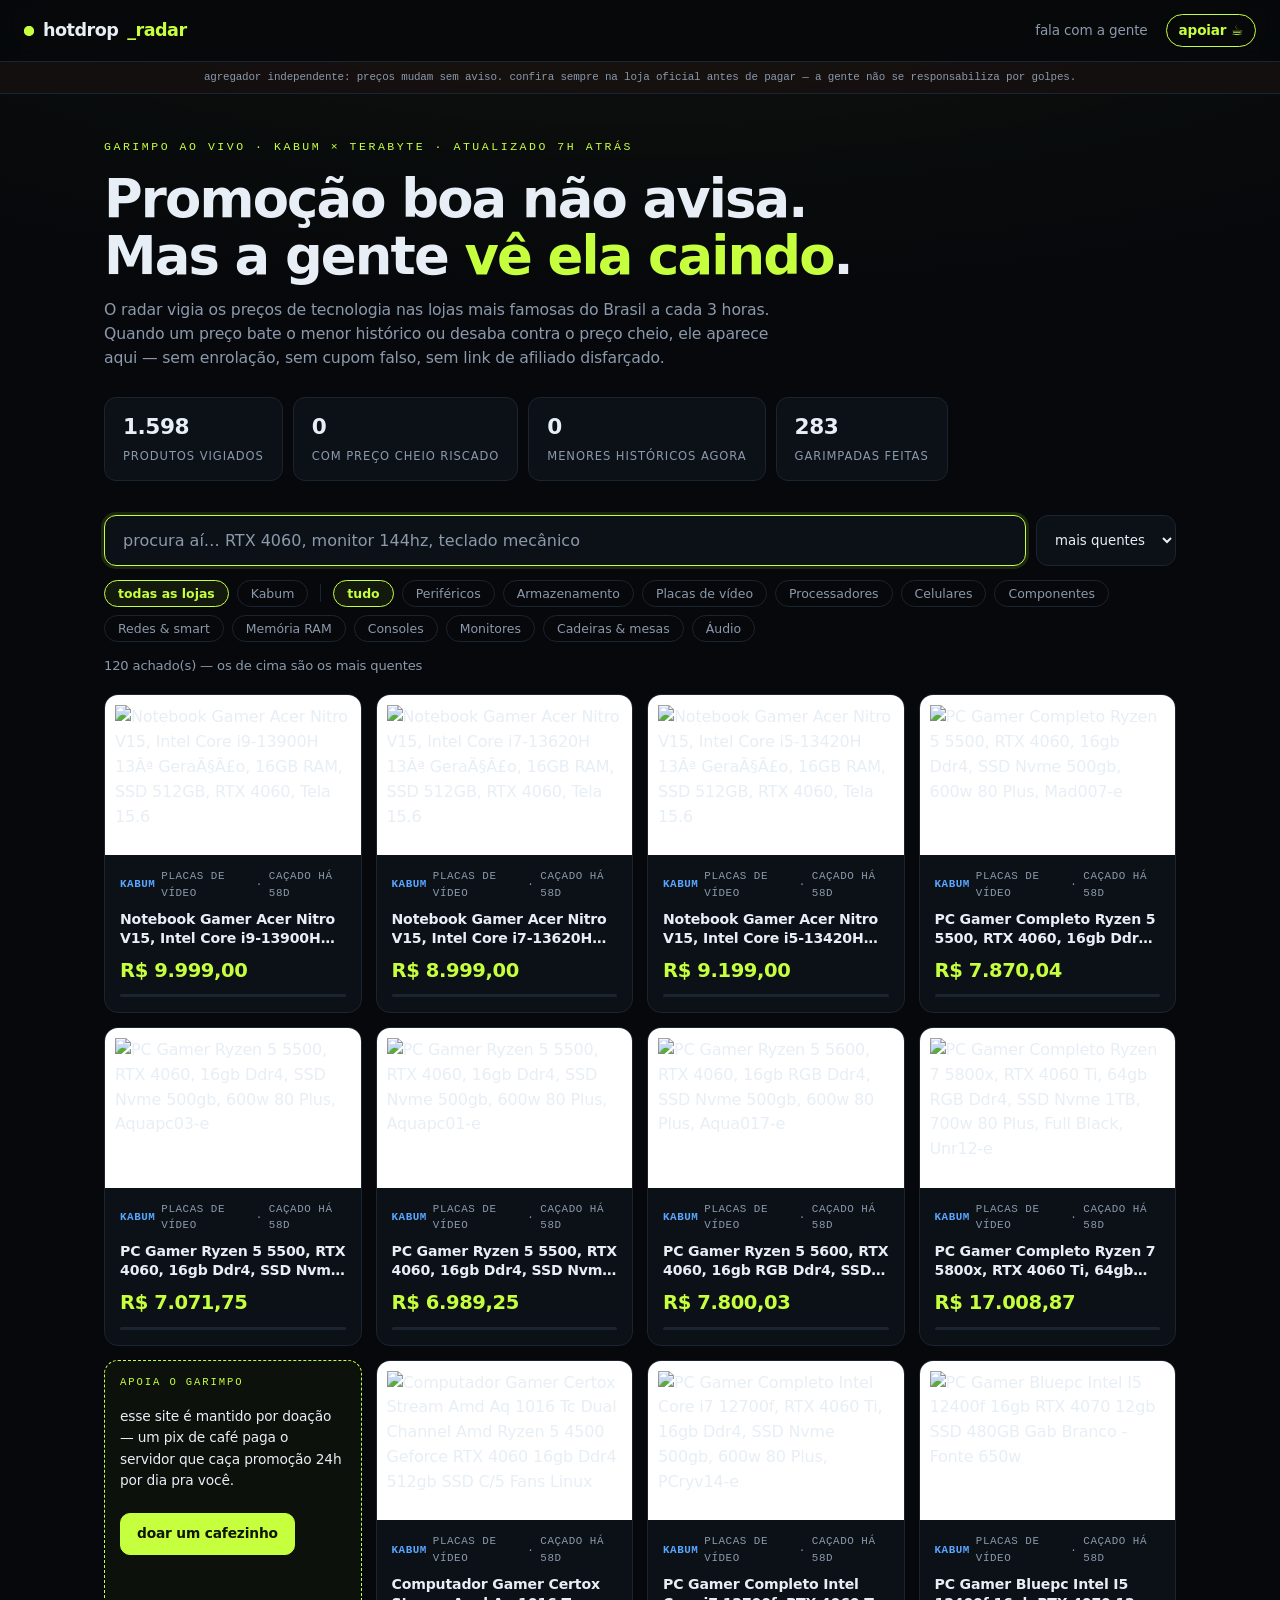
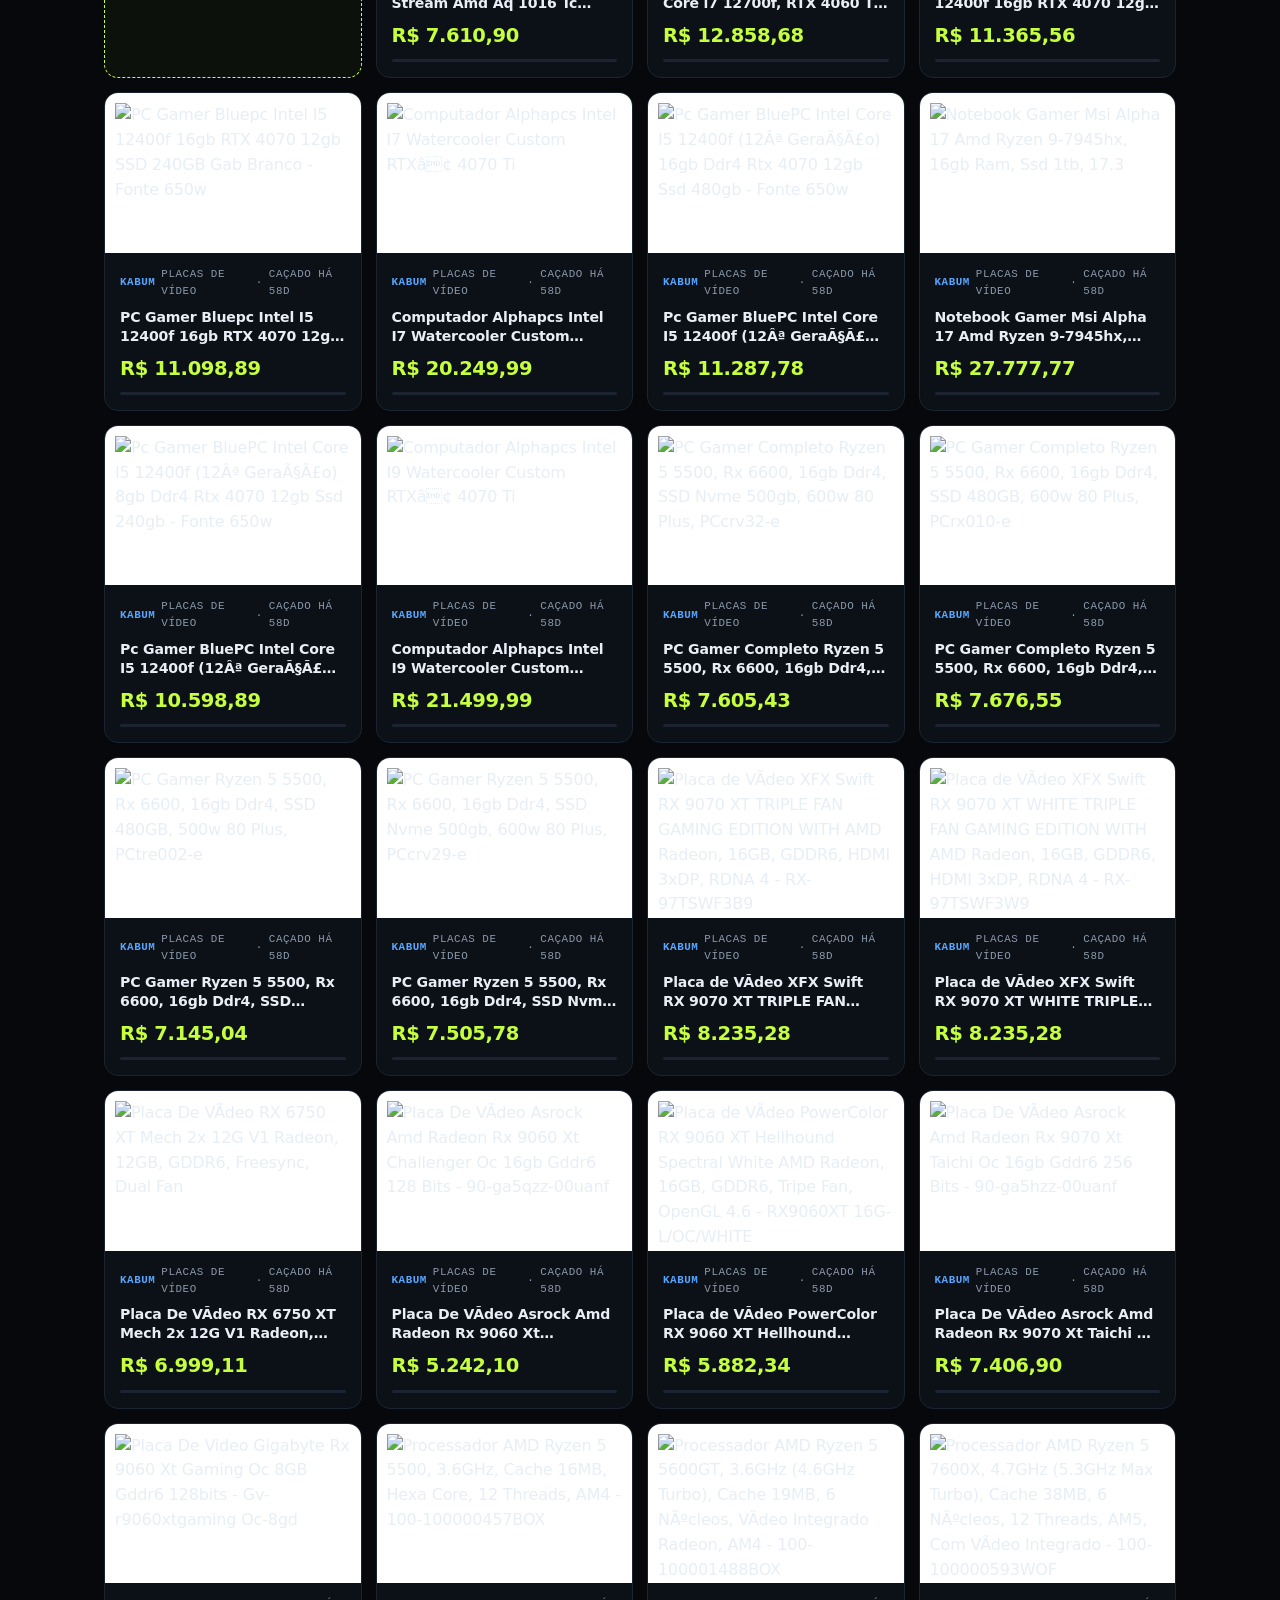
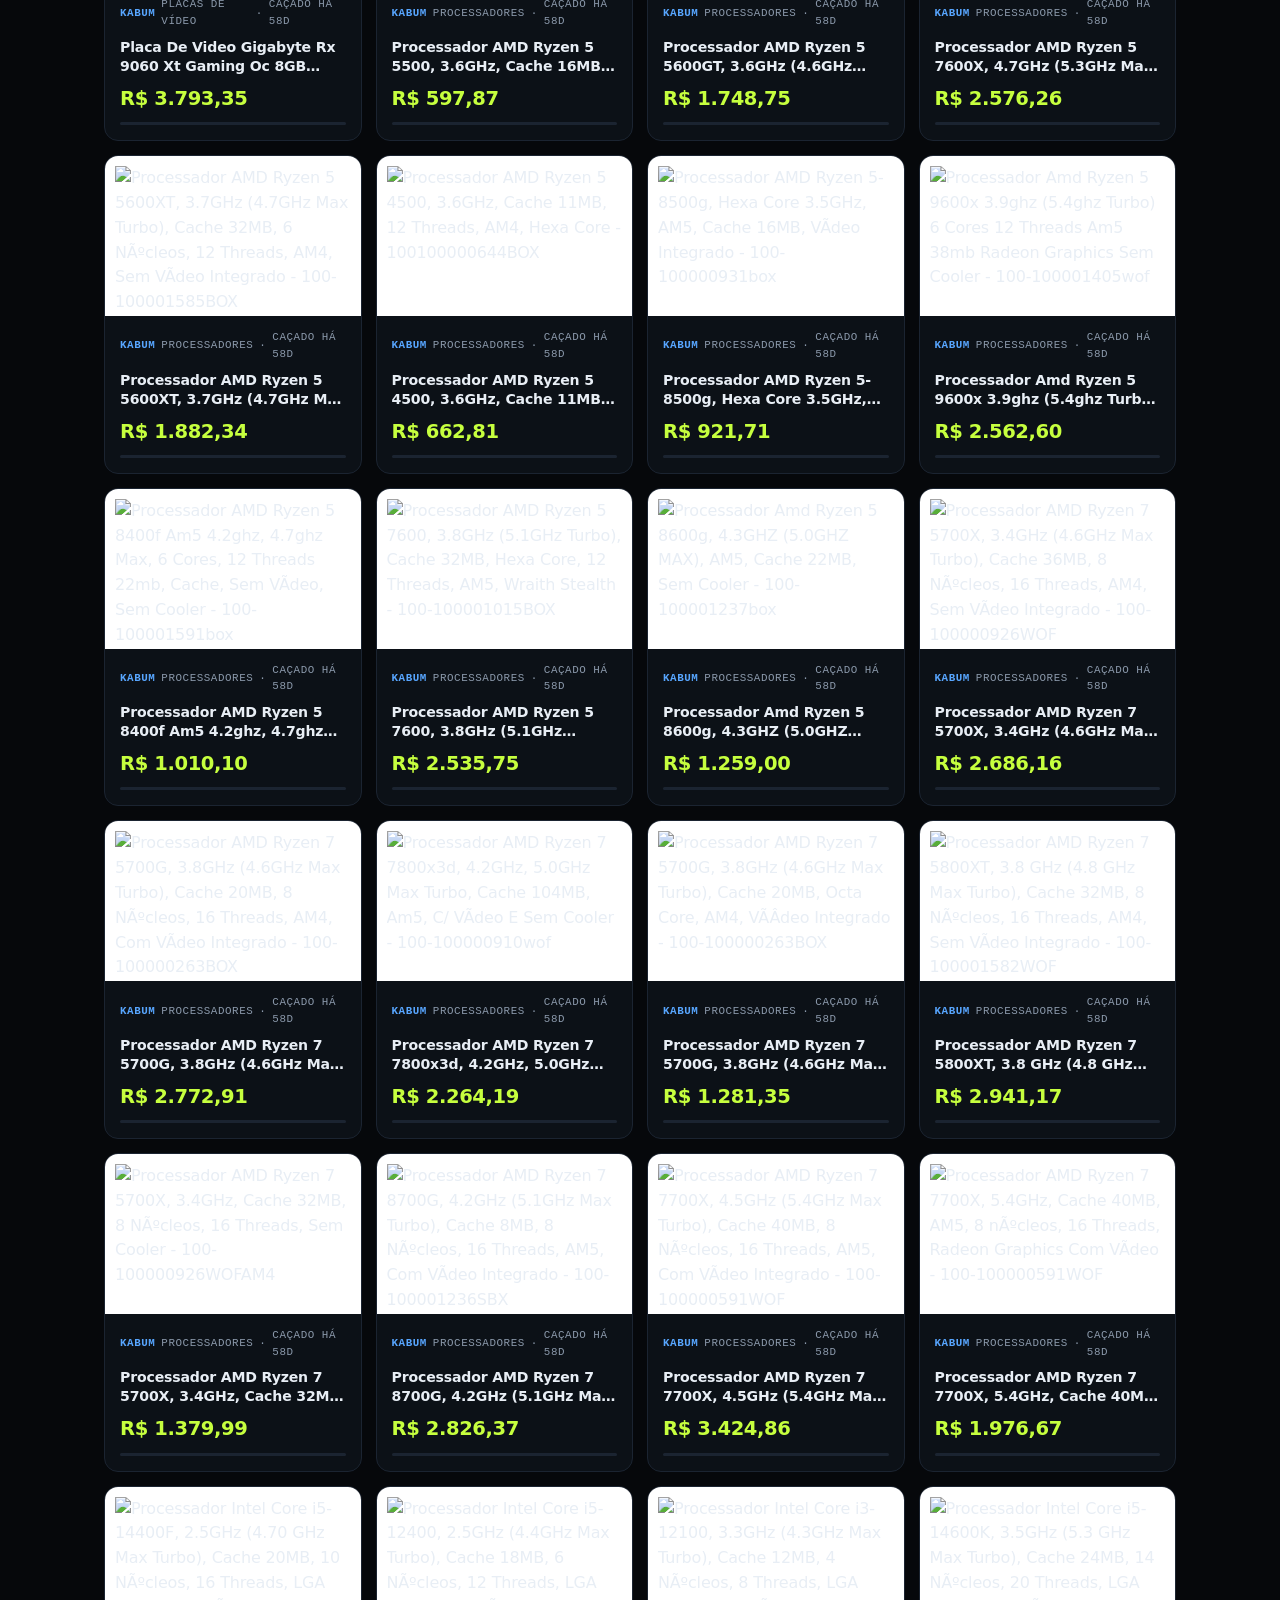
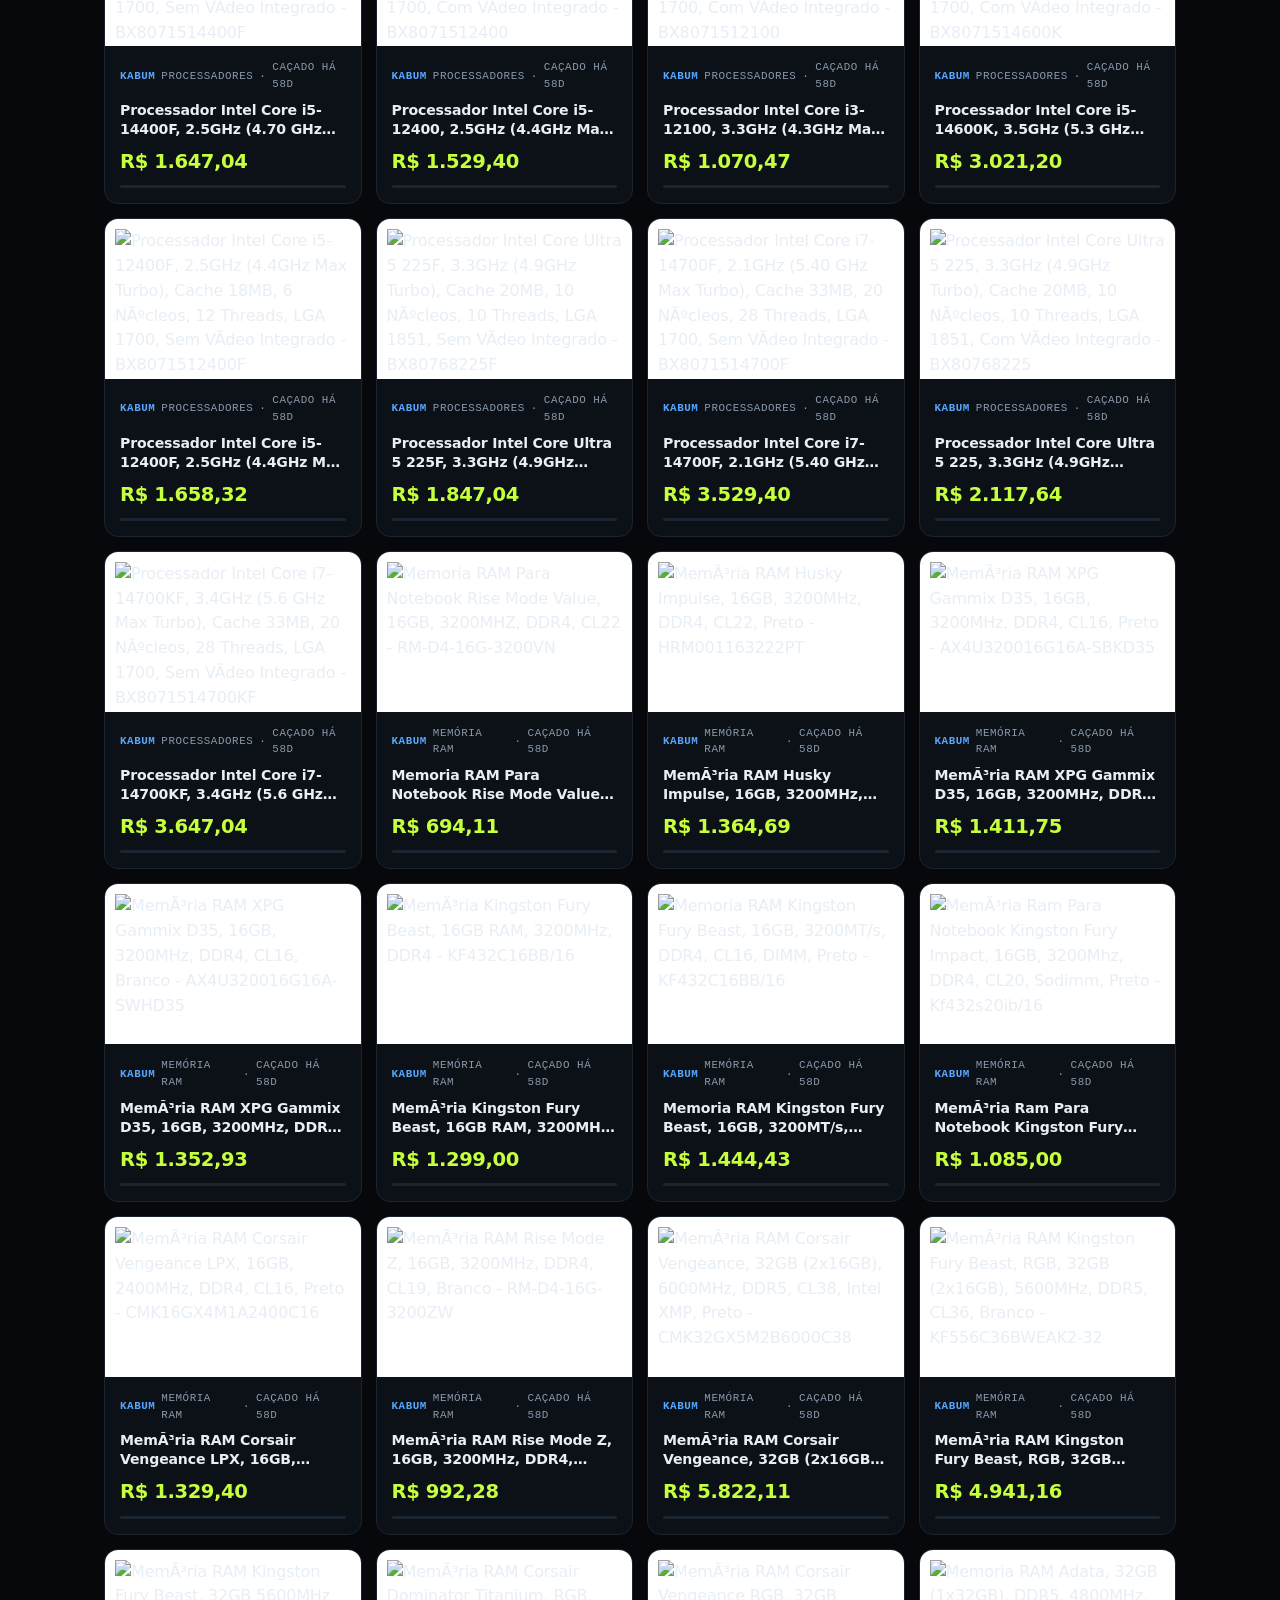
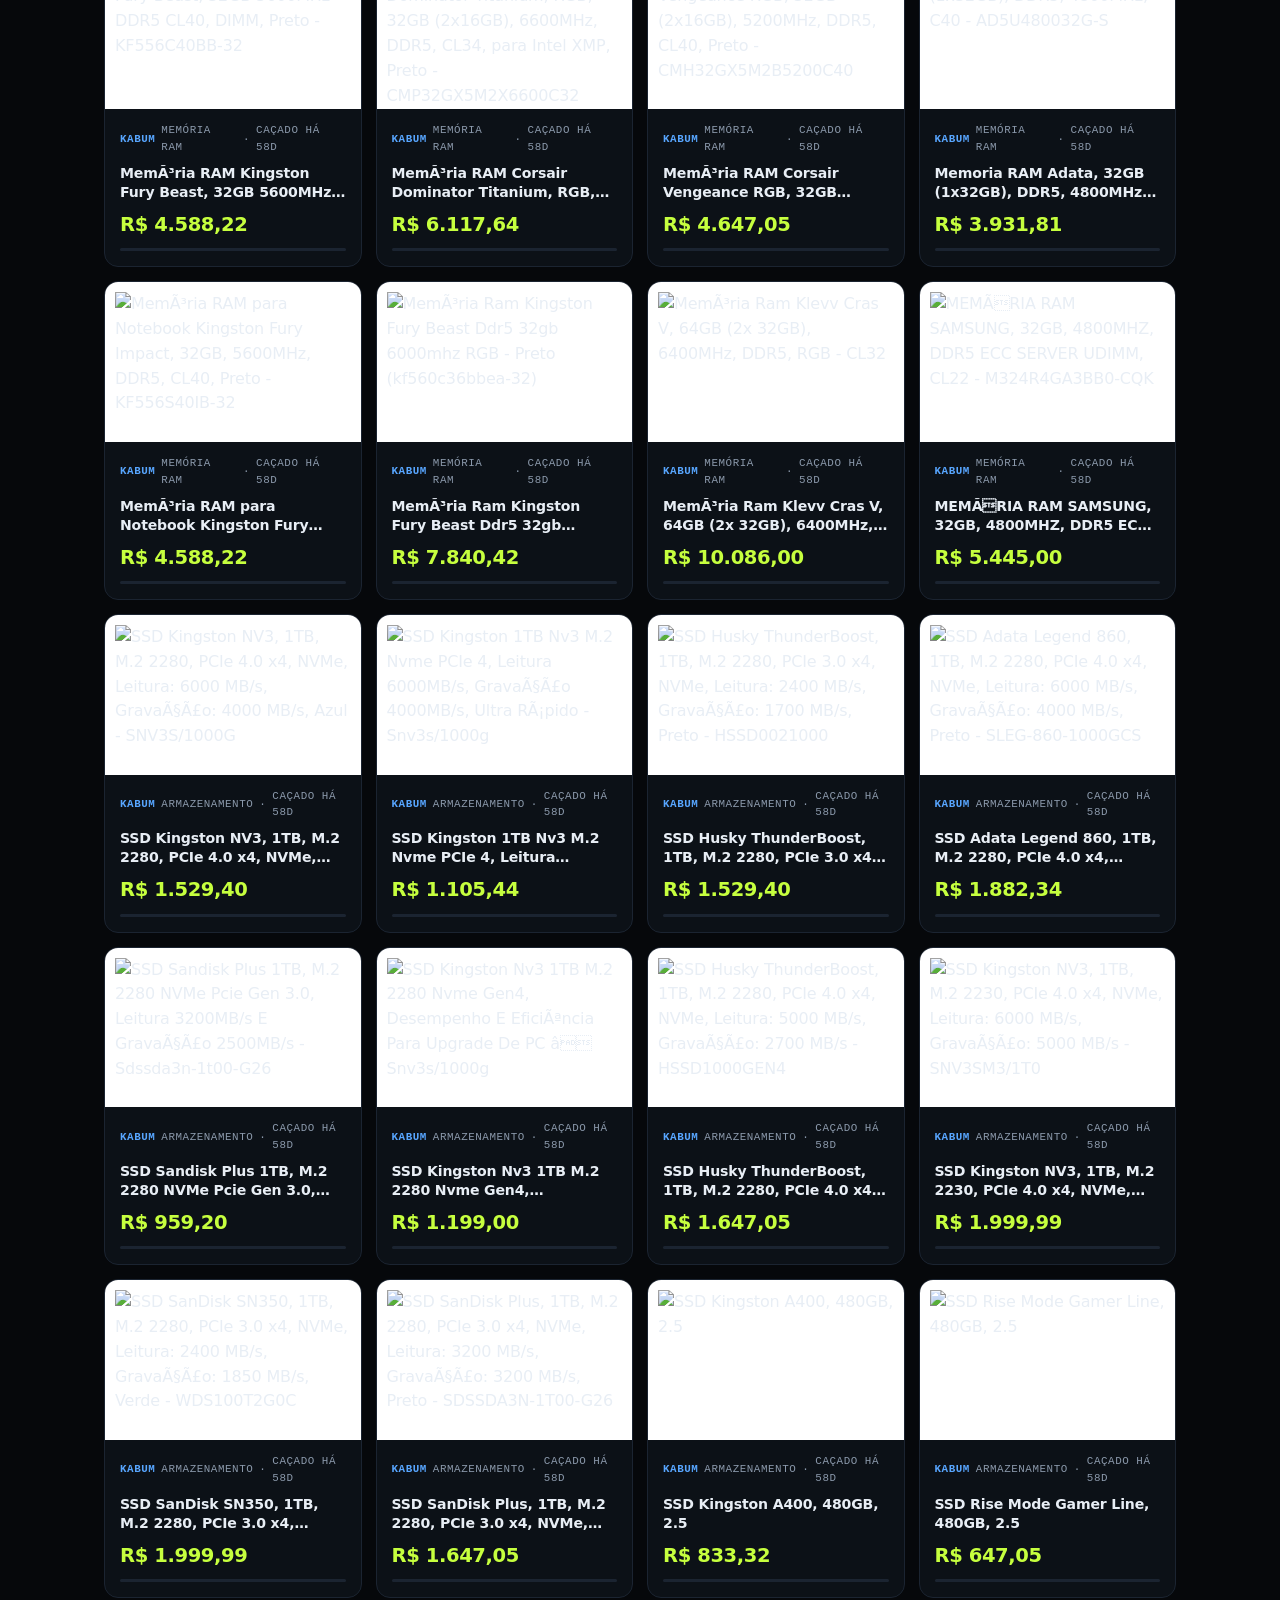
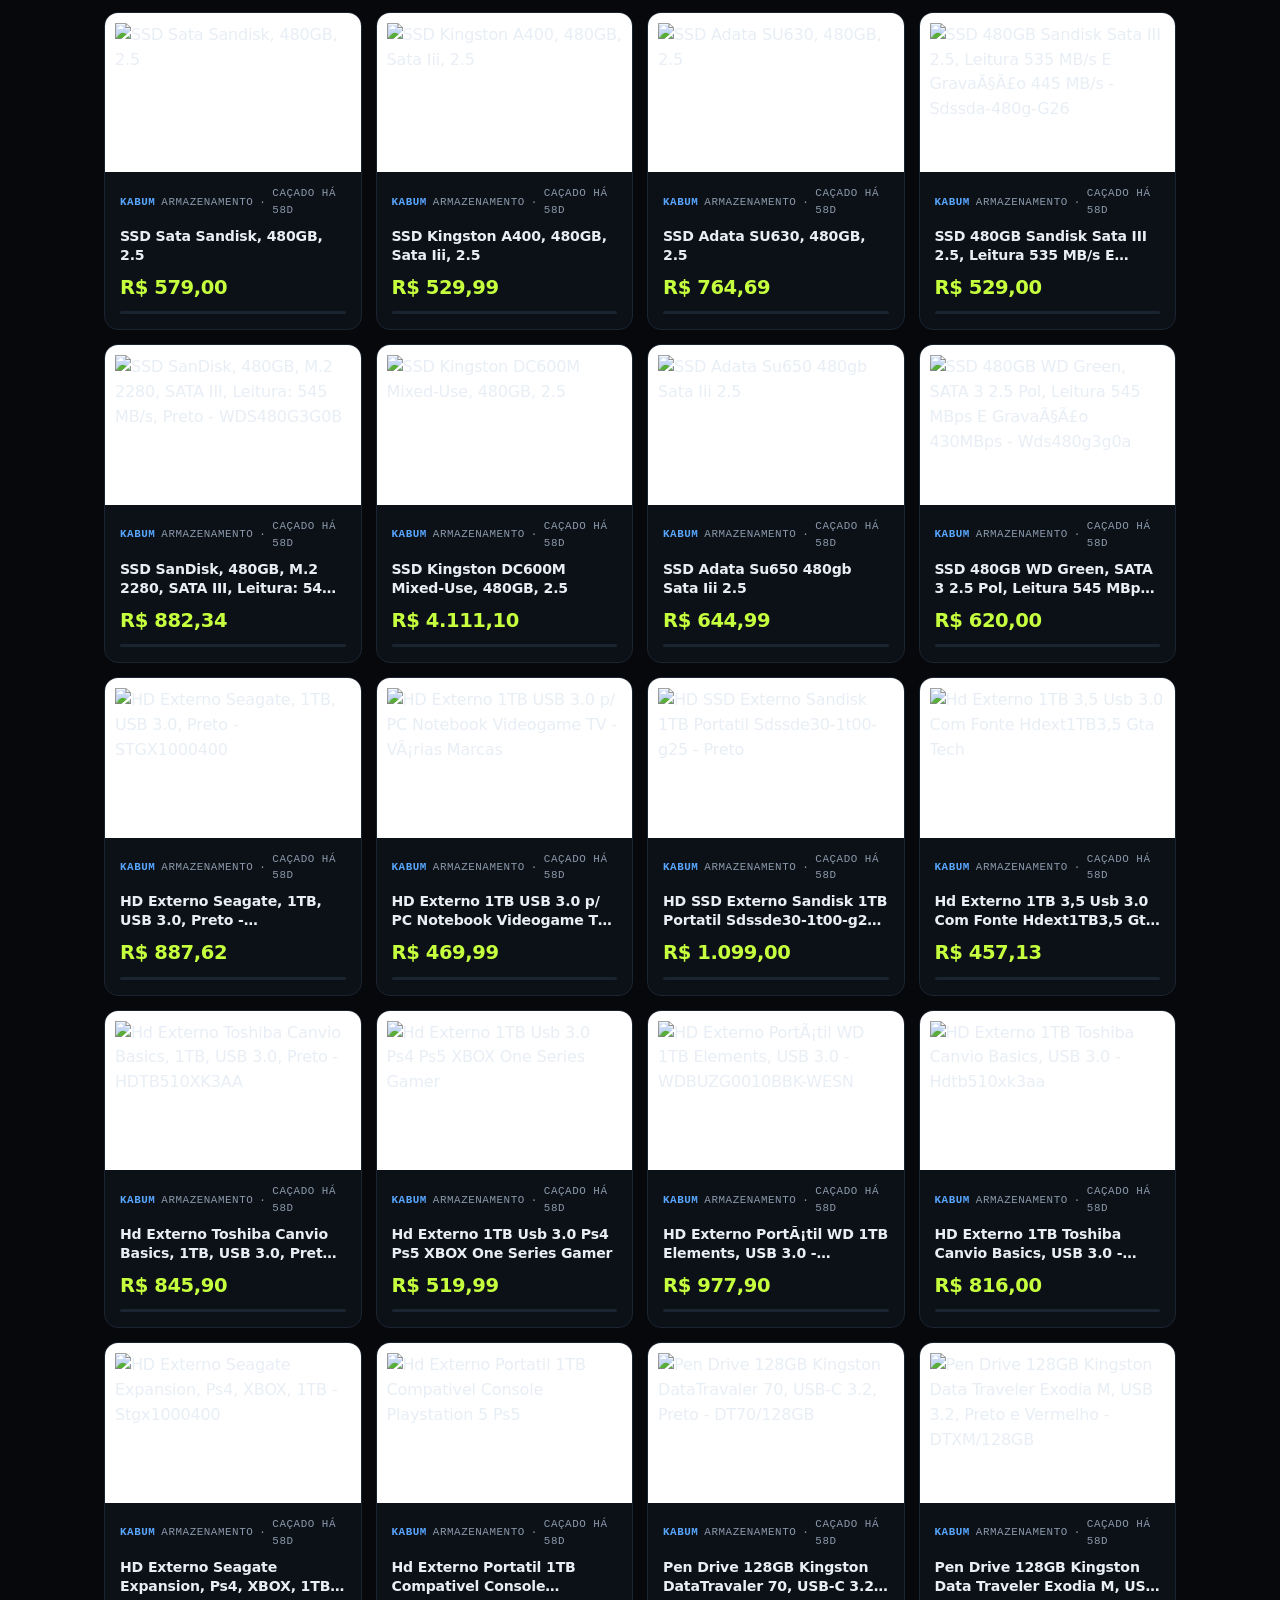
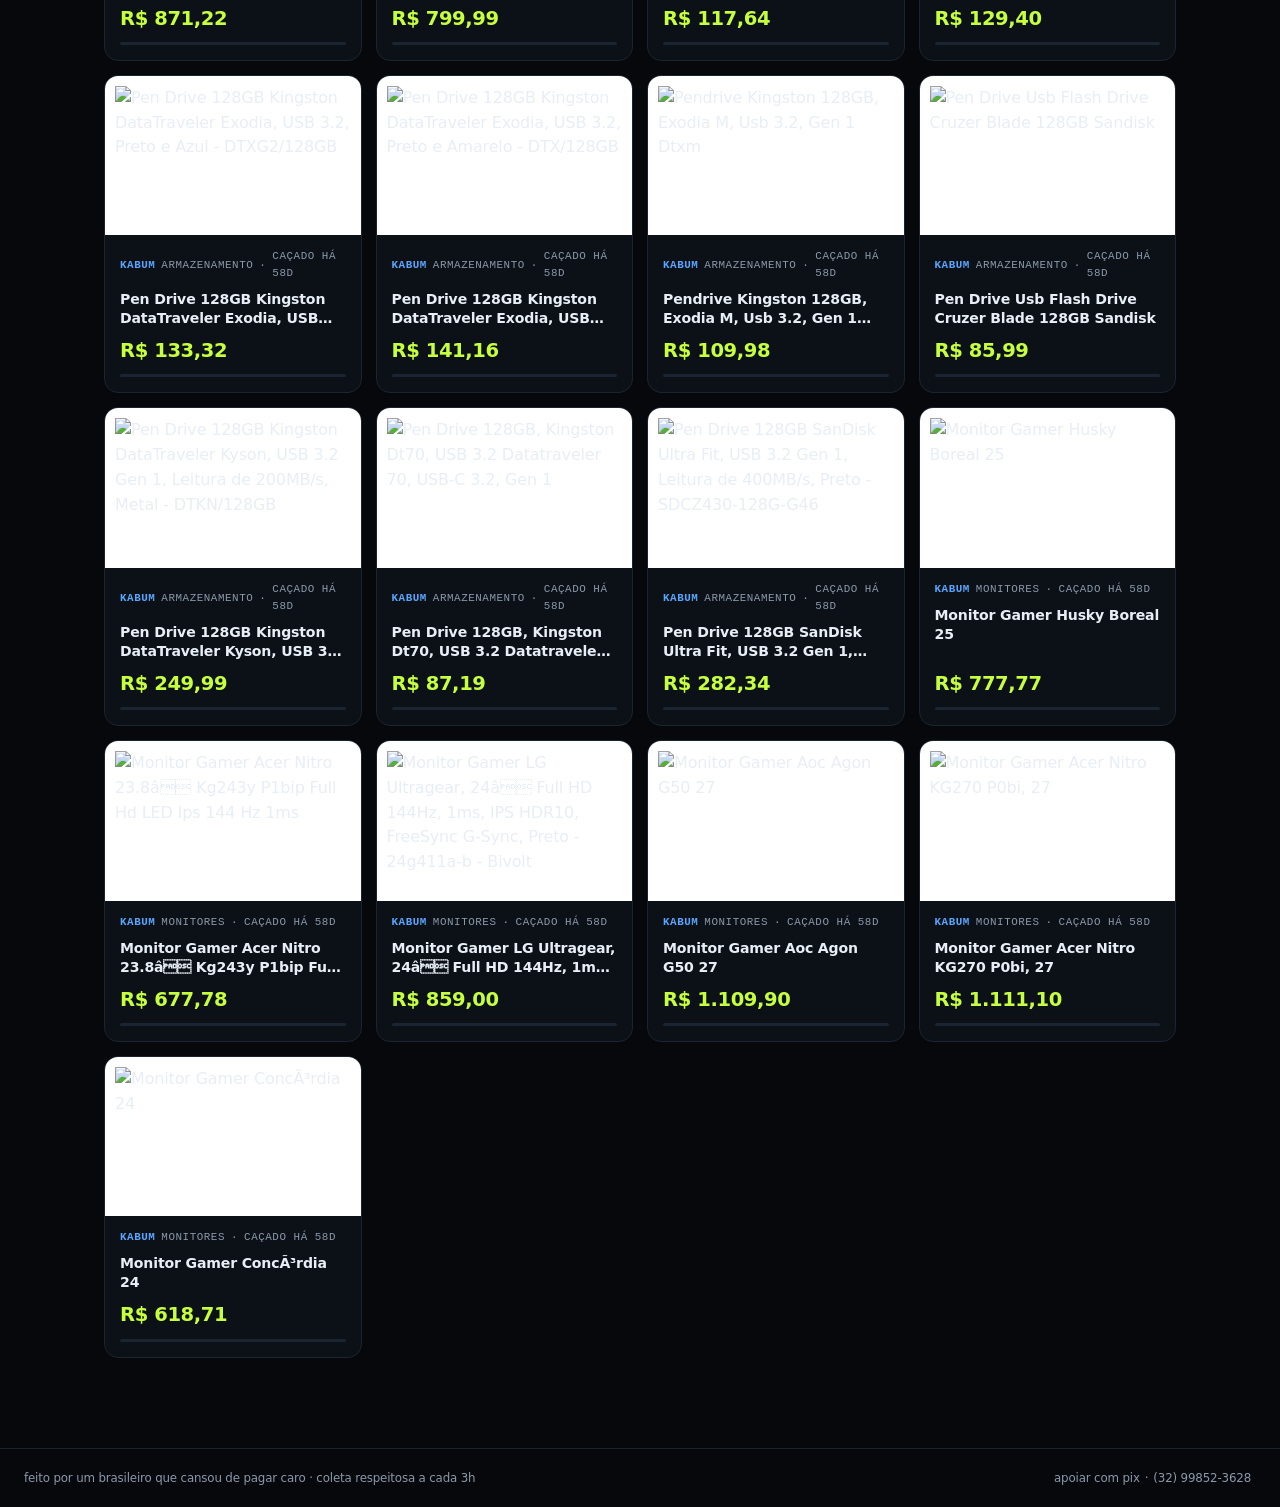
==== index.html @ 05e01704 "deploy: 2026-10-09T09:04:39Z" ====
<!DOCTYPE html><!--XwTmjhpq8SsQpG02_Vjrh--><html lang="pt-BR"><head><meta charSet="utf-8"/><meta name="viewport" content="width=device-width, initial-scale=1"/><link rel="stylesheet" href="/_next/static/css/8d5b94d365dec0a6.css" data-precedence="next"/><link rel="preload" as="script" fetchPriority="low" href="/_next/static/chunks/webpack-74c939c87fa0092a.js"/><script src="/_next/static/chunks/4bd1b696-c023c6e3521b1417.js" async=""></script><script src="/_next/static/chunks/255-a70cfdedd3f61710.js" async=""></script><script src="/_next/static/chunks/main-app-e3cc17a3c87e313b.js" async=""></script><script src="/_next/static/chunks/619-ba102abea3e3d0e4.js" async=""></script><script src="/_next/static/chunks/app/layout-c7897941d5804c41.js" async=""></script><script src="/_next/static/chunks/app/page-b78c336a2f8b9c42.js" async=""></script><title>HotDrop Radar — promoções de tech caçadas ao vivo</title><meta name="description" content="O radar vigia os preços de tecnologia na Kabum e Terabyte a cada 3 horas e mostra quando um preço bate o menor histórico. Grátis, sem cadastro."/><script src="/_next/static/chunks/polyfills-42372ed130431b0a.js" noModule=""></script></head><body><div hidden=""><!--$--><!--/$--></div><header class="nav"><a class="brand" href="/"><span class="brand-dot"></span>hotdrop<span class="brand-accent">_radar</span></a><nav><a href="https://wa.me/5532998523628" target="_blank" rel="noopener noreferrer">fala com a gente</a><a class="cta-mini" href="/apoiar">apoiar ☕</a></nav></header><div class="disclaimer-strip" role="note">agregador independente: preços mudam sem aviso. confira sempre na loja oficial antes de pagar — a gente não se responsabiliza por golpes.</div><main><section class="hero"><p class="kicker">garimpo ao vivo · kabum × terabyte · atualizado <!-- -->7h atrás</p><h1>Promoção boa não avisa.<br/>Mas a gente <em>vê ela caindo</em>.</h1><p class="sub">O radar vigia os preços de tecnologia nas lojas mais famosas do Brasil a cada 3 horas. Quando um preço bate o menor histórico ou desaba contra o preço cheio, ele aparece aqui — sem enrolação, sem cupom falso, sem link de afiliado disfarçado.</p><div class="statsbar"><div class="stat"><b>1.598</b><span>produtos vigiados</span></div><div class="stat"><b>0</b><span>com preço cheio riscado</span></div><div class="stat"><b>0</b><span>menores históricos agora</span></div><div class="stat"><b>283</b><span>garimpadas feitas</span></div></div></section><div class="searchbox"><input type="search" placeholder="procura aí… RTX 4060, monitor 144hz, teclado mecânico" aria-label="buscar promoção" autofocus="" value=""/><select aria-label="ordenar"><option value="score" selected="">mais quentes</option><option value="price">menor preço</option></select></div><div class="chips"><button class="chip on">todas as lojas</button><button class="chip ">Kabum</button><span class="chip-divider"></span><button class="chip on">tudo</button><button class="chip ">Periféricos</button><button class="chip ">Armazenamento</button><button class="chip ">Placas de vídeo</button><button class="chip ">Processadores</button><button class="chip ">Celulares</button><button class="chip ">Componentes</button><button class="chip ">Redes &amp; smart</button><button class="chip ">Memória RAM</button><button class="chip ">Consoles</button><button class="chip ">Monitores</button><button class="chip ">Cadeiras &amp; mesas</button><button class="chip ">Áudio</button></div><p class="result-line">120<!-- --> achado(s)<!-- --> — os de cima são os mais quentes</p><div class="grid"><article class="card"><a href="https://www.kabum.com.br/produto/892575/notebook-acer-nitro-v15-intel-core-i9-13900h-de-13-g-16gb-ssd-512gb-rtx4060-tela-15-6-full-hd-windows-11-home-anv15-52-96aq" target="_blank" rel="noopener noreferrer" class="card-img"><img src="https://images.kabum.com.br/produtos/fotos/sync_mirakl/892575/xlarge/Notebook-Gamer-Acer-Nitro-V15-Intel-Core-i9-13900H-13-Gera-o-16GB-RAM-SSD-512GB-RTX-4060-Tela-15-6-Full-HD-Windows-11-Home-ANV15-52-96AQ_1790094519.jpg" alt="Notebook Gamer Acer Nitro V15, Intel Core i9-13900H 13Âª GeraÃ§Ã£o, 16GB RAM, SSD 512GB, RTX 4060, Tela 15.6" loading="lazy"/></a><div class="card-body"><div class="card-meta"><span class="store-tag s-kabum">Kabum</span><span>Placas de vídeo</span><span>·</span><span>caçado <!-- -->há 7h</span></div><a href="https://www.kabum.com.br/produto/892575/notebook-acer-nitro-v15-intel-core-i9-13900h-de-13-g-16gb-ssd-512gb-rtx4060-tela-15-6-full-hd-windows-11-home-anv15-52-96aq" target="_blank" rel="noopener noreferrer" class="card-title">Notebook Gamer Acer Nitro V15, Intel Core i9-13900H 13Âª GeraÃ§Ã£o, 16GB RAM, SSD 512GB, RTX 4060, Tela 15.6</a><div class="prices"><b class="now">R$ 9.999,00</b></div><div class="scorebar" aria-label="pontuação 0"><i style="width:0%"></i></div></div></article><article class="card"><a href="https://www.kabum.com.br/produto/912258/notebook-gamer-acer-nitro-v15-intel-core-i7-13620h-13-geracao-16gb-ram-ssd-512gb-rtx-4060-tela-15-6-full-hd-165hz-linux-anv15-52-790m" target="_blank" rel="noopener noreferrer" class="card-img"><img src="https://images.kabum.com.br/produtos/fotos/sync_mirakl/912258/xlarge/Notebook-Gamer-Acer-Nitro-V15-Intel-Core-i7-13620H-13-Gera-o-16GB-RAM-SSD-512GB-RTX-4060-Tela-15-6-Full-HD-165Hz-Linux-ANV15-52-790M_1790097524.jpg" alt="Notebook Gamer Acer Nitro V15, Intel Core i7-13620H 13Âª GeraÃ§Ã£o, 16GB RAM, SSD 512GB, RTX 4060, Tela 15.6" loading="lazy"/></a><div class="card-body"><div class="card-meta"><span class="store-tag s-kabum">Kabum</span><span>Placas de vídeo</span><span>·</span><span>caçado <!-- -->há 7h</span></div><a href="https://www.kabum.com.br/produto/912258/notebook-gamer-acer-nitro-v15-intel-core-i7-13620h-13-geracao-16gb-ram-ssd-512gb-rtx-4060-tela-15-6-full-hd-165hz-linux-anv15-52-790m" target="_blank" rel="noopener noreferrer" class="card-title">Notebook Gamer Acer Nitro V15, Intel Core i7-13620H 13Âª GeraÃ§Ã£o, 16GB RAM, SSD 512GB, RTX 4060, Tela 15.6</a><div class="prices"><b class="now">R$ 8.999,00</b></div><div class="scorebar" aria-label="pontuação 0"><i style="width:0%"></i></div></div></article><article class="card"><a href="https://www.kabum.com.br/produto/912257/notebook-gamer-acer-nitro-v15-anv15-52-52vn-intel-core-i5-13420h-13-g-512-gb-ssd-16-gb-ram-rtx-4060-15-6-" target="_blank" rel="noopener noreferrer" class="card-img"><img src="https://images.kabum.com.br/produtos/fotos/sync_mirakl/912257/xlarge/Notebook-Gamer-Acer-Nitro-V15-Intel-Core-i5-13420H-13-Gera-o-16GB-RAM-SSD-512GB-RTX-4060-Tela-15-6-Full-HD-165Hz-Linux-ANV15-52-52VN_1790095121.jpg" alt="Notebook Gamer Acer Nitro V15, Intel Core i5-13420H 13Âª GeraÃ§Ã£o, 16GB RAM, SSD 512GB, RTX 4060, Tela 15.6" loading="lazy"/></a><div class="card-body"><div class="card-meta"><span class="store-tag s-kabum">Kabum</span><span>Placas de vídeo</span><span>·</span><span>caçado <!-- -->há 7h</span></div><a href="https://www.kabum.com.br/produto/912257/notebook-gamer-acer-nitro-v15-anv15-52-52vn-intel-core-i5-13420h-13-g-512-gb-ssd-16-gb-ram-rtx-4060-15-6-" target="_blank" rel="noopener noreferrer" class="card-title">Notebook Gamer Acer Nitro V15, Intel Core i5-13420H 13Âª GeraÃ§Ã£o, 16GB RAM, SSD 512GB, RTX 4060, Tela 15.6</a><div class="prices"><b class="now">R$ 9.199,00</b></div><div class="scorebar" aria-label="pontuação 0"><i style="width:0%"></i></div></div></article><article class="card"><a href="https://www.kabum.com.br/produto/705112/pc-gamer-completo-ryzen-5-5500-rtx-4060-16gb-ddr4-ssd-nvme-500gb-600w-80-plus-mad007-e" target="_blank" rel="noopener noreferrer" class="card-img"><img src="https://images.kabum.com.br/produtos/fotos/sync_mirakl/705112/xlarge/PC-Gamer-Completo-Ryzen-5-5500-RTX-4060-16gb-Ddr4-SSD-Nvme-500gb-600w-80-Plus-Mad007-e_1781619818.png" alt="PC Gamer Completo Ryzen 5 5500, RTX 4060, 16gb Ddr4, SSD Nvme 500gb, 600w 80 Plus, Mad007-e" loading="lazy"/></a><div class="card-body"><div class="card-meta"><span class="store-tag s-kabum">Kabum</span><span>Placas de vídeo</span><span>·</span><span>caçado <!-- -->há 7h</span></div><a href="https://www.kabum.com.br/produto/705112/pc-gamer-completo-ryzen-5-5500-rtx-4060-16gb-ddr4-ssd-nvme-500gb-600w-80-plus-mad007-e" target="_blank" rel="noopener noreferrer" class="card-title">PC Gamer Completo Ryzen 5 5500, RTX 4060, 16gb Ddr4, SSD Nvme 500gb, 600w 80 Plus, Mad007-e</a><div class="prices"><b class="now">R$ 7.870,04</b></div><div class="scorebar" aria-label="pontuação 0"><i style="width:0%"></i></div></div></article><article class="card"><a href="https://www.kabum.com.br/produto/697208/pc-gamer-ryzen-5-5500-rtx-4060-16gb-ddr4-ssd-nvme-500gb-600w-80-plus-aquapc03-e" target="_blank" rel="noopener noreferrer" class="card-img"><img src="https://images.kabum.com.br/produtos/fotos/sync_mirakl/697208/xlarge/PC-Gamer-Ryzen-5-5500-RTX-4060-16gb-Ddr4-SSD-Nvme-500gb-600w-80-Plus-Aquapc03-e_1790774326.webp" alt="PC Gamer Ryzen 5 5500, RTX 4060, 16gb Ddr4, SSD Nvme 500gb, 600w 80 Plus, Aquapc03-e" loading="lazy"/></a><div class="card-body"><div class="card-meta"><span class="store-tag s-kabum">Kabum</span><span>Placas de vídeo</span><span>·</span><span>caçado <!-- -->há 7h</span></div><a href="https://www.kabum.com.br/produto/697208/pc-gamer-ryzen-5-5500-rtx-4060-16gb-ddr4-ssd-nvme-500gb-600w-80-plus-aquapc03-e" target="_blank" rel="noopener noreferrer" class="card-title">PC Gamer Ryzen 5 5500, RTX 4060, 16gb Ddr4, SSD Nvme 500gb, 600w 80 Plus, Aquapc03-e</a><div class="prices"><b class="now">R$ 7.071,75</b></div><div class="scorebar" aria-label="pontuação 0"><i style="width:0%"></i></div></div></article><article class="card"><a href="https://www.kabum.com.br/produto/697183/pc-gamer-ryzen-5-5500-rtx-4060-16gb-ddr4-ssd-nvme-500gb-600w-80-plus-aquapc01-e" target="_blank" rel="noopener noreferrer" class="card-img"><img src="https://images.kabum.com.br/produtos/fotos/sync_mirakl/697183/xlarge/PC-Gamer-Ryzen-5-5500-RTX-4060-16gb-Ddr4-SSD-Nvme-500gb-600w-80-Plus-Aquapc01-e_1790688822.webp" alt="PC Gamer Ryzen 5 5500, RTX 4060, 16gb Ddr4, SSD Nvme 500gb, 600w 80 Plus, Aquapc01-e" loading="lazy"/></a><div class="card-body"><div class="card-meta"><span class="store-tag s-kabum">Kabum</span><span>Placas de vídeo</span><span>·</span><span>caçado <!-- -->há 7h</span></div><a href="https://www.kabum.com.br/produto/697183/pc-gamer-ryzen-5-5500-rtx-4060-16gb-ddr4-ssd-nvme-500gb-600w-80-plus-aquapc01-e" target="_blank" rel="noopener noreferrer" class="card-title">PC Gamer Ryzen 5 5500, RTX 4060, 16gb Ddr4, SSD Nvme 500gb, 600w 80 Plus, Aquapc01-e</a><div class="prices"><b class="now">R$ 6.989,25</b></div><div class="scorebar" aria-label="pontuação 0"><i style="width:0%"></i></div></div></article><article class="card"><a href="https://www.kabum.com.br/produto/1024982/pc-gamer-ryzen-5-5600-rtx-4060-16gb-rgb-ddr4-ssd-nvme-500gb-600w-80-plus-aqua017-e" target="_blank" rel="noopener noreferrer" class="card-img"><img src="https://images.kabum.com.br/produtos/fotos/sync_mirakl/1024982/xlarge/PC-Gamer-Ryzen-5-5600-RTX-4060-16gb-RGB-Ddr4-SSD-Nvme-500gb-600w-80-Plus-Aqua017-e_1791401628.jpg" alt="PC Gamer Ryzen 5 5600, RTX 4060, 16gb RGB Ddr4, SSD Nvme 500gb, 600w 80 Plus, Aqua017-e" loading="lazy"/></a><div class="card-body"><div class="card-meta"><span class="store-tag s-kabum">Kabum</span><span>Placas de vídeo</span><span>·</span><span>caçado <!-- -->há 7h</span></div><a href="https://www.kabum.com.br/produto/1024982/pc-gamer-ryzen-5-5600-rtx-4060-16gb-rgb-ddr4-ssd-nvme-500gb-600w-80-plus-aqua017-e" target="_blank" rel="noopener noreferrer" class="card-title">PC Gamer Ryzen 5 5600, RTX 4060, 16gb RGB Ddr4, SSD Nvme 500gb, 600w 80 Plus, Aqua017-e</a><div class="prices"><b class="now">R$ 7.800,03</b></div><div class="scorebar" aria-label="pontuação 0"><i style="width:0%"></i></div></div></article><article class="card"><a href="https://www.kabum.com.br/produto/705095/pc-gamer-completo-ryzen-7-5800x-rtx-4060-ti-64gb-rgb-ddr4-ssd-nvme-1tb-700w-80-plus-full-black-unr12-e" target="_blank" rel="noopener noreferrer" class="card-img"><img src="https://images.kabum.com.br/produtos/fotos/sync_mirakl/705095/xlarge/PC-Gamer-Completo-Ryzen-7-5800x-RTX-4060-Ti-64gb-RGB-Ddr4-SSD-Nvme-1TB-700w-80-Plus-Full-Black-Unr12-e_1791401621.png" alt="PC Gamer Completo Ryzen 7 5800x, RTX 4060 Ti, 64gb RGB Ddr4, SSD Nvme 1TB, 700w 80 Plus, Full Black, Unr12-e" loading="lazy"/></a><div class="card-body"><div class="card-meta"><span class="store-tag s-kabum">Kabum</span><span>Placas de vídeo</span><span>·</span><span>caçado <!-- -->há 7h</span></div><a href="https://www.kabum.com.br/produto/705095/pc-gamer-completo-ryzen-7-5800x-rtx-4060-ti-64gb-rgb-ddr4-ssd-nvme-1tb-700w-80-plus-full-black-unr12-e" target="_blank" rel="noopener noreferrer" class="card-title">PC Gamer Completo Ryzen 7 5800x, RTX 4060 Ti, 64gb RGB Ddr4, SSD Nvme 1TB, 700w 80 Plus, Full Black, Unr12-e</a><div class="prices"><b class="now">R$ 17.008,87</b></div><div class="scorebar" aria-label="pontuação 0"><i style="width:0%"></i></div></div></article><article class="card donate"><div class="card-body"><p class="donate-kicker">apoia o garimpo</p><p class="donate-copy">esse site é mantido por doação — um pix de café paga o servidor que caça promoção 24h por dia pra você.</p><a class="btn primary donate-btn" href="/apoiar">doar um cafezinho</a></div></article><article class="card"><a href="https://www.kabum.com.br/produto/882920/computador-gamer-certox-stream-amd-aq-1016-tc-dual-channel-amd-ryzen-5-4500-geforce-rtx-4060-16gb-ddr4-512gb-ssd-c-5-fans-linux" target="_blank" rel="noopener noreferrer" class="card-img"><img src="https://images.kabum.com.br/produtos/fotos/sync_mirakl/882920/xlarge/Computador-Gamer-Certox-Stream-Amd-Aq-1016-Tc-Dual-Channel-Amd-Ryzen-5-4500-Geforce-RTX-4060-16gb-Ddr4-512gb-SSD-C-5-Fans-Linux_1770930081.jpg" alt="Computador Gamer Certox Stream Amd Aq 1016 Tc Dual Channel Amd Ryzen 5 4500 Geforce RTX 4060 16gb Ddr4 512gb SSD C/5 Fans Linux" loading="lazy"/></a><div class="card-body"><div class="card-meta"><span class="store-tag s-kabum">Kabum</span><span>Placas de vídeo</span><span>·</span><span>caçado <!-- -->há 7h</span></div><a href="https://www.kabum.com.br/produto/882920/computador-gamer-certox-stream-amd-aq-1016-tc-dual-channel-amd-ryzen-5-4500-geforce-rtx-4060-16gb-ddr4-512gb-ssd-c-5-fans-linux" target="_blank" rel="noopener noreferrer" class="card-title">Computador Gamer Certox Stream Amd Aq 1016 Tc Dual Channel Amd Ryzen 5 4500 Geforce RTX 4060 16gb Ddr4 512gb SSD C/5 Fans Linux</a><div class="prices"><b class="now">R$ 7.610,90</b></div><div class="scorebar" aria-label="pontuação 0"><i style="width:0%"></i></div></div></article><article class="card"><a href="https://www.kabum.com.br/produto/705064/pc-gamer-completo-intel-core-i7-12700f-rtx-4060-ti-16gb-ddr4-ssd-nvme-500gb-600w-80-plus-pcryv14-e" target="_blank" rel="noopener noreferrer" class="card-img"><img src="https://images.kabum.com.br/produtos/fotos/sync_mirakl/705064/xlarge/PC-Gamer-Completo-Intel-Core-i7-12700f-RTX-4060-Ti-16gb-Ddr4-SSD-Nvme-500gb-600w-80-Plus-PCryv14-e_1791401625.png" alt="PC Gamer Completo Intel Core i7 12700f, RTX 4060 Ti, 16gb Ddr4, SSD Nvme 500gb, 600w 80 Plus, PCryv14-e" loading="lazy"/></a><div class="card-body"><div class="card-meta"><span class="store-tag s-kabum">Kabum</span><span>Placas de vídeo</span><span>·</span><span>caçado <!-- -->há 7h</span></div><a href="https://www.kabum.com.br/produto/705064/pc-gamer-completo-intel-core-i7-12700f-rtx-4060-ti-16gb-ddr4-ssd-nvme-500gb-600w-80-plus-pcryv14-e" target="_blank" rel="noopener noreferrer" class="card-title">PC Gamer Completo Intel Core i7 12700f, RTX 4060 Ti, 16gb Ddr4, SSD Nvme 500gb, 600w 80 Plus, PCryv14-e</a><div class="prices"><b class="now">R$ 12.858,68</b></div><div class="scorebar" aria-label="pontuação 0"><i style="width:0%"></i></div></div></article><article class="card"><a href="https://www.kabum.com.br/produto/629834/pc-gamer-bluepc-intel-i5-12400f-16gb-rtx-4070-12gb-ssd-480gb-gab-branco-fonte-650w" target="_blank" rel="noopener noreferrer" class="card-img"><img src="https://images.kabum.com.br/produtos/fotos/sync_mirakl/629834/PC-Gamer-Bluepc-Intel-I5-12400f-16gb-RTX-4070-12gb-SSD-480GB-Gab-Branco-Fonte-650w_1724758362_gg.jpg" alt="PC Gamer Bluepc Intel I5 12400f 16gb RTX 4070 12gb SSD 480GB Gab Branco - Fonte 650w" loading="lazy"/></a><div class="card-body"><div class="card-meta"><span class="store-tag s-kabum">Kabum</span><span>Placas de vídeo</span><span>·</span><span>caçado <!-- -->há 7h</span></div><a href="https://www.kabum.com.br/produto/629834/pc-gamer-bluepc-intel-i5-12400f-16gb-rtx-4070-12gb-ssd-480gb-gab-branco-fonte-650w" target="_blank" rel="noopener noreferrer" class="card-title">PC Gamer Bluepc Intel I5 12400f 16gb RTX 4070 12gb SSD 480GB Gab Branco - Fonte 650w</a><div class="prices"><b class="now">R$ 11.365,56</b></div><div class="scorebar" aria-label="pontuação 0"><i style="width:0%"></i></div></div></article><article class="card"><a href="https://www.kabum.com.br/produto/629823/pc-gamer-bluepc-intel-i5-12400f-16gb-rtx-4070-12gb-ssd-240gb-gab-branco-fonte-650w" target="_blank" rel="noopener noreferrer" class="card-img"><img src="https://images.kabum.com.br/produtos/fotos/sync_mirakl/629823/PC-Gamer-Bluepc-Intel-I5-12400f-16gb-RTX-4070-12gb-SSD-240GB-Gab-Branco-Fonte-650w_1724758515_gg.jpg" alt="PC Gamer Bluepc Intel I5 12400f 16gb RTX 4070 12gb SSD 240GB Gab Branco - Fonte 650w" loading="lazy"/></a><div class="card-body"><div class="card-meta"><span class="store-tag s-kabum">Kabum</span><span>Placas de vídeo</span><span>·</span><span>caçado <!-- -->há 7h</span></div><a href="https://www.kabum.com.br/produto/629823/pc-gamer-bluepc-intel-i5-12400f-16gb-rtx-4070-12gb-ssd-240gb-gab-branco-fonte-650w" target="_blank" rel="noopener noreferrer" class="card-title">PC Gamer Bluepc Intel I5 12400f 16gb RTX 4070 12gb SSD 240GB Gab Branco - Fonte 650w</a><div class="prices"><b class="now">R$ 11.098,89</b></div><div class="scorebar" aria-label="pontuação 0"><i style="width:0%"></i></div></div></article><article class="card"><a href="https://www.kabum.com.br/produto/583489/computador-alphapcs-intel-i7-watercooler-custom-rtx-4070-ti" target="_blank" rel="noopener noreferrer" class="card-img"><img src="https://images.kabum.com.br/produtos/fotos/sync_mirakl/583489/Computador-Alphapcs-Intel-I7-Watercooler-Custom-RTX-4070-Ti_1718107842_gg.jpg" alt="Computador Alphapcs Intel I7 Watercooler Custom RTXâ¢ 4070 Ti" loading="lazy"/></a><div class="card-body"><div class="card-meta"><span class="store-tag s-kabum">Kabum</span><span>Placas de vídeo</span><span>·</span><span>caçado <!-- -->há 7h</span></div><a href="https://www.kabum.com.br/produto/583489/computador-alphapcs-intel-i7-watercooler-custom-rtx-4070-ti" target="_blank" rel="noopener noreferrer" class="card-title">Computador Alphapcs Intel I7 Watercooler Custom RTXâ¢ 4070 Ti</a><div class="prices"><b class="now">R$ 20.249,99</b></div><div class="scorebar" aria-label="pontuação 0"><i style="width:0%"></i></div></div></article><article class="card"><a href="https://www.kabum.com.br/produto/587176/pc-gamer-bluepc-intel-core-i5-12400f-12-geracao-16gb-ddr4-rtx-4070-12gb-ssd-480gb-fonte-650w" target="_blank" rel="noopener noreferrer" class="card-img"><img src="https://images.kabum.com.br/produtos/fotos/sync_mirakl/587176/Pc-Gamer-BluePC-Intel-Core-I5-12400f-12-Gera-o-16gb-Ddr4-Rtx-4070-12gb-Ssd-480gb-Fonte-650w_1724695653_gg.jpg" alt="Pc Gamer BluePC Intel Core I5 12400f (12Âª GeraÃ§Ã£o) 16gb Ddr4 Rtx 4070 12gb Ssd 480gb - Fonte 650w" loading="lazy"/></a><div class="card-body"><div class="card-meta"><span class="store-tag s-kabum">Kabum</span><span>Placas de vídeo</span><span>·</span><span>caçado <!-- -->há 7h</span></div><a href="https://www.kabum.com.br/produto/587176/pc-gamer-bluepc-intel-core-i5-12400f-12-geracao-16gb-ddr4-rtx-4070-12gb-ssd-480gb-fonte-650w" target="_blank" rel="noopener noreferrer" class="card-title">Pc Gamer BluePC Intel Core I5 12400f (12Âª GeraÃ§Ã£o) 16gb Ddr4 Rtx 4070 12gb Ssd 480gb - Fonte 650w</a><div class="prices"><b class="now">R$ 11.287,78</b></div><div class="scorebar" aria-label="pontuação 0"><i style="width:0%"></i></div></div></article><article class="card"><a href="https://www.kabum.com.br/produto/620569/notebook-gamer-msi-alpha-17-amd-ryzen-9-7945hx-16gb-ram-ssd-1tb-17-3-qhd-240hz-geforce-rtx-4070-win-11h-preto-9s7-17kk11-057" target="_blank" rel="noopener noreferrer" class="card-img"><img src="https://images.kabum.com.br/produtos/fotos/620569/notebook-gamer-msi-alpha-17-amd-ryzen-9-7945hx-16gb-ram-ssd-1tb-17-3-qhd-240hz-rtx-4070-win-11h-preto-9s7-17kk11-057_1730730299_original.jpg" alt="Notebook Gamer Msi Alpha 17 Amd Ryzen 9-7945hx, 16gb Ram, Ssd 1tb, 17.3" loading="lazy"/></a><div class="card-body"><div class="card-meta"><span class="store-tag s-kabum">Kabum</span><span>Placas de vídeo</span><span>·</span><span>caçado <!-- -->há 7h</span></div><a href="https://www.kabum.com.br/produto/620569/notebook-gamer-msi-alpha-17-amd-ryzen-9-7945hx-16gb-ram-ssd-1tb-17-3-qhd-240hz-geforce-rtx-4070-win-11h-preto-9s7-17kk11-057" target="_blank" rel="noopener noreferrer" class="card-title">Notebook Gamer Msi Alpha 17 Amd Ryzen 9-7945hx, 16gb Ram, Ssd 1tb, 17.3</a><div class="prices"><b class="now">R$ 27.777,77</b></div><div class="scorebar" aria-label="pontuação 0"><i style="width:0%"></i></div></div></article><article class="card"><a href="https://www.kabum.com.br/produto/587185/pc-gamer-bluepc-intel-core-i5-12400f-12-geracao-8gb-ddr4-rtx-4070-12gb-ssd-240gb-fonte-650w" target="_blank" rel="noopener noreferrer" class="card-img"><img src="https://images.kabum.com.br/produtos/fotos/sync_mirakl/587185/Pc-Gamer-BluePC-Intel-Core-I5-12400f-12-Gera-o-8gb-Ddr4-Rtx-4070-12gb-Ssd-240gb-Fonte-650w_1724694655_gg.jpg" alt="Pc Gamer BluePC Intel Core I5 12400f (12Âª GeraÃ§Ã£o) 8gb Ddr4 Rtx 4070 12gb Ssd 240gb - Fonte 650w" loading="lazy"/></a><div class="card-body"><div class="card-meta"><span class="store-tag s-kabum">Kabum</span><span>Placas de vídeo</span><span>·</span><span>caçado <!-- -->há 7h</span></div><a href="https://www.kabum.com.br/produto/587185/pc-gamer-bluepc-intel-core-i5-12400f-12-geracao-8gb-ddr4-rtx-4070-12gb-ssd-240gb-fonte-650w" target="_blank" rel="noopener noreferrer" class="card-title">Pc Gamer BluePC Intel Core I5 12400f (12Âª GeraÃ§Ã£o) 8gb Ddr4 Rtx 4070 12gb Ssd 240gb - Fonte 650w</a><div class="prices"><b class="now">R$ 10.598,89</b></div><div class="scorebar" aria-label="pontuação 0"><i style="width:0%"></i></div></div></article><article class="card"><a href="https://www.kabum.com.br/produto/580488/computador-alphapcs-intel-i9-watercooler-custom-rtx-4070-ti" target="_blank" rel="noopener noreferrer" class="card-img"><img src="https://images.kabum.com.br/produtos/fotos/sync_mirakl/580488/Computador-Alphapcs-Intel-I9-Watercooler-Custom-RTX-4070-Ti_1718108127_gg.jpg" alt="Computador Alphapcs Intel I9 Watercooler Custom RTXâ¢ 4070 Ti" loading="lazy"/></a><div class="card-body"><div class="card-meta"><span class="store-tag s-kabum">Kabum</span><span>Placas de vídeo</span><span>·</span><span>caçado <!-- -->há 7h</span></div><a href="https://www.kabum.com.br/produto/580488/computador-alphapcs-intel-i9-watercooler-custom-rtx-4070-ti" target="_blank" rel="noopener noreferrer" class="card-title">Computador Alphapcs Intel I9 Watercooler Custom RTXâ¢ 4070 Ti</a><div class="prices"><b class="now">R$ 21.499,99</b></div><div class="scorebar" aria-label="pontuação 0"><i style="width:0%"></i></div></div></article><article class="card"><a href="https://www.kabum.com.br/produto/705087/pc-gamer-completo-ryzen-5-5500-rx-6600-16gb-ddr4-ssd-nvme-500gb-600w-80-plus-pccrv32-e" target="_blank" rel="noopener noreferrer" class="card-img"><img src="https://images.kabum.com.br/produtos/fotos/sync_mirakl/705087/xlarge/PC-Gamer-Completo-Ryzen-5-5500-Rx-6600-16gb-Ddr4-SSD-Nvme-500gb-600w-80-Plus-PCcrv32-e_1781619530.webp" alt="PC Gamer Completo Ryzen 5 5500, Rx 6600, 16gb Ddr4, SSD Nvme 500gb, 600w 80 Plus, PCcrv32-e" loading="lazy"/></a><div class="card-body"><div class="card-meta"><span class="store-tag s-kabum">Kabum</span><span>Placas de vídeo</span><span>·</span><span>caçado <!-- -->há 7h</span></div><a href="https://www.kabum.com.br/produto/705087/pc-gamer-completo-ryzen-5-5500-rx-6600-16gb-ddr4-ssd-nvme-500gb-600w-80-plus-pccrv32-e" target="_blank" rel="noopener noreferrer" class="card-title">PC Gamer Completo Ryzen 5 5500, Rx 6600, 16gb Ddr4, SSD Nvme 500gb, 600w 80 Plus, PCcrv32-e</a><div class="prices"><b class="now">R$ 7.605,43</b></div><div class="scorebar" aria-label="pontuação 0"><i style="width:0%"></i></div></div></article><article class="card"><a href="https://www.kabum.com.br/produto/697164/pc-gamer-completo-ryzen-5-5500-rx-6600-16gb-ddr4-ssd-480gb-600w-80-plus-pcrx010-e" target="_blank" rel="noopener noreferrer" class="card-img"><img src="https://images.kabum.com.br/produtos/fotos/sync_mirakl/697164/xlarge/PC-Gamer-Completo-Ryzen-5-5500-Rx-6600-16gb-Ddr4-SSD-480GB-600w-80-Plus-PCrx010-e_1791401632.png" alt="PC Gamer Completo Ryzen 5 5500, Rx 6600, 16gb Ddr4, SSD 480GB, 600w 80 Plus, PCrx010-e" loading="lazy"/></a><div class="card-body"><div class="card-meta"><span class="store-tag s-kabum">Kabum</span><span>Placas de vídeo</span><span>·</span><span>caçado <!-- -->há 7h</span></div><a href="https://www.kabum.com.br/produto/697164/pc-gamer-completo-ryzen-5-5500-rx-6600-16gb-ddr4-ssd-480gb-600w-80-plus-pcrx010-e" target="_blank" rel="noopener noreferrer" class="card-title">PC Gamer Completo Ryzen 5 5500, Rx 6600, 16gb Ddr4, SSD 480GB, 600w 80 Plus, PCrx010-e</a><div class="prices"><b class="now">R$ 7.676,55</b></div><div class="scorebar" aria-label="pontuação 0"><i style="width:0%"></i></div></div></article><article class="card"><a href="https://www.kabum.com.br/produto/1046455/pc-gamer-ryzen-5-5500-rx-6600-16gb-ddr4-ssd-480gb-500w-80-plus-pctre002-e" target="_blank" rel="noopener noreferrer" class="card-img"><img src="https://images.kabum.com.br/produtos/fotos/sync_mirakl/1046455/xlarge/PC-Gamer-Ryzen-5-5500-Rx-6600-16gb-Ddr4-SSD-480GB-500w-80-Plus-PCtre002-e_1791401629.jpg" alt="PC Gamer Ryzen 5 5500, Rx 6600, 16gb Ddr4, SSD 480GB, 500w 80 Plus, PCtre002-e" loading="lazy"/></a><div class="card-body"><div class="card-meta"><span class="store-tag s-kabum">Kabum</span><span>Placas de vídeo</span><span>·</span><span>caçado <!-- -->há 7h</span></div><a href="https://www.kabum.com.br/produto/1046455/pc-gamer-ryzen-5-5500-rx-6600-16gb-ddr4-ssd-480gb-500w-80-plus-pctre002-e" target="_blank" rel="noopener noreferrer" class="card-title">PC Gamer Ryzen 5 5500, Rx 6600, 16gb Ddr4, SSD 480GB, 500w 80 Plus, PCtre002-e</a><div class="prices"><b class="now">R$ 7.145,04</b></div><div class="scorebar" aria-label="pontuação 0"><i style="width:0%"></i></div></div></article><article class="card"><a href="https://www.kabum.com.br/produto/697205/pc-gamer-ryzen-5-5500-rx-6600-16gb-ddr4-ssd-nvme-500gb-600w-80-plus-pccrv29-e" target="_blank" rel="noopener noreferrer" class="card-img"><img src="https://images.kabum.com.br/produtos/fotos/sync_mirakl/697205/xlarge/PC-Gamer-Ryzen-5-5500-Rx-6600-16gb-Ddr4-SSD-Nvme-500gb-600w-80-Plus-PCcrv29-e_1791401628.webp" alt="PC Gamer Ryzen 5 5500, Rx 6600, 16gb Ddr4, SSD Nvme 500gb, 600w 80 Plus, PCcrv29-e" loading="lazy"/></a><div class="card-body"><div class="card-meta"><span class="store-tag s-kabum">Kabum</span><span>Placas de vídeo</span><span>·</span><span>caçado <!-- -->há 7h</span></div><a href="https://www.kabum.com.br/produto/697205/pc-gamer-ryzen-5-5500-rx-6600-16gb-ddr4-ssd-nvme-500gb-600w-80-plus-pccrv29-e" target="_blank" rel="noopener noreferrer" class="card-title">PC Gamer Ryzen 5 5500, Rx 6600, 16gb Ddr4, SSD Nvme 500gb, 600w 80 Plus, PCcrv29-e</a><div class="prices"><b class="now">R$ 7.505,78</b></div><div class="scorebar" aria-label="pontuação 0"><i style="width:0%"></i></div></div></article><article class="card"><a href="https://www.kabum.com.br/produto/725947/placa-de-video-xfx-swift-rx-9070-xt-triple-fan-gaming-edition-with-amd-radeon-16gb-gddr6-hdmi-3xdp-rdna-4-rx-97tswf3b9" target="_blank" rel="noopener noreferrer" class="card-img"><img src="https://images.kabum.com.br/produtos/fotos/725947/placa-de-video-xfx-swift-rx-9070-xt-triple-fan-gaming-edition-with-amd-radeon-16gb-gddr6-hdmi-3xdp-rdna-4-rx-97tswf3b9_1741267229_original.jpg" alt="Placa de VÃ­deo XFX Swift RX 9070 XT TRIPLE FAN GAMING EDITION WITH AMD Radeon, 16GB, GDDR6, HDMI 3xDP, RDNA 4 - RX-97TSWF3B9" loading="lazy"/></a><div class="card-body"><div class="card-meta"><span class="store-tag s-kabum">Kabum</span><span>Placas de vídeo</span><span>·</span><span>caçado <!-- -->há 7h</span></div><a href="https://www.kabum.com.br/produto/725947/placa-de-video-xfx-swift-rx-9070-xt-triple-fan-gaming-edition-with-amd-radeon-16gb-gddr6-hdmi-3xdp-rdna-4-rx-97tswf3b9" target="_blank" rel="noopener noreferrer" class="card-title">Placa de VÃ­deo XFX Swift RX 9070 XT TRIPLE FAN GAMING EDITION WITH AMD Radeon, 16GB, GDDR6, HDMI 3xDP, RDNA 4 - RX-97TSWF3B9</a><div class="prices"><b class="now">R$ 8.235,28</b></div><div class="scorebar" aria-label="pontuação 0"><i style="width:0%"></i></div></div></article><article class="card"><a href="https://www.kabum.com.br/produto/725948/placa-de-video-xfx-swift-rx-9070-xt-white-triple-fan-gaming-edition-with-amd-radeon-16gb-gddr6-hdmi-3xdp-rdna-4-rx-97tswf3w9" target="_blank" rel="noopener noreferrer" class="card-img"><img src="https://images.kabum.com.br/produtos/fotos/725948/placa-de-video-xfx-swift-rx-9070-xt-white-triple-fan-gaming-edition-with-amd-radeon-16gb-gddr6-hdmi-3xdp-rdna-4-rx-97tswf3w9_1741267882_original.jpg" alt="Placa de VÃ­deo XFX Swift RX 9070 XT WHITE TRIPLE FAN GAMING EDITION WITH AMD Radeon, 16GB, GDDR6, HDMI 3xDP, RDNA 4 - RX-97TSWF3W9" loading="lazy"/></a><div class="card-body"><div class="card-meta"><span class="store-tag s-kabum">Kabum</span><span>Placas de vídeo</span><span>·</span><span>caçado <!-- -->há 7h</span></div><a href="https://www.kabum.com.br/produto/725948/placa-de-video-xfx-swift-rx-9070-xt-white-triple-fan-gaming-edition-with-amd-radeon-16gb-gddr6-hdmi-3xdp-rdna-4-rx-97tswf3w9" target="_blank" rel="noopener noreferrer" class="card-title">Placa de VÃ­deo XFX Swift RX 9070 XT WHITE TRIPLE FAN GAMING EDITION WITH AMD Radeon, 16GB, GDDR6, HDMI 3xDP, RDNA 4 - RX-97TSWF3W9</a><div class="prices"><b class="now">R$ 8.235,28</b></div><div class="scorebar" aria-label="pontuação 0"><i style="width:0%"></i></div></div></article><article class="card"><a href="https://www.kabum.com.br/produto/510975/placa-de-video-rx-6750-xt-mech-2x-12g-v1-radeon-12gb-gddr6-freesync-dual-fan" target="_blank" rel="noopener noreferrer" class="card-img"><img src="https://images.kabum.com.br/produtos/fotos/sync_mirakl/510975/Placa-De-V-deo-RX-6750-XT-Mech-2x-12G-V1-Radeon-12GB-GDDR6-Freesync-Dual-Fan_1701109101_gg.jpg" alt="Placa De VÃ­deo RX 6750 XT Mech 2x 12G V1 Radeon, 12GB, GDDR6, Freesync, Dual Fan" loading="lazy"/></a><div class="card-body"><div class="card-meta"><span class="store-tag s-kabum">Kabum</span><span>Placas de vídeo</span><span>·</span><span>caçado <!-- -->há 7h</span></div><a href="https://www.kabum.com.br/produto/510975/placa-de-video-rx-6750-xt-mech-2x-12g-v1-radeon-12gb-gddr6-freesync-dual-fan" target="_blank" rel="noopener noreferrer" class="card-title">Placa De VÃ­deo RX 6750 XT Mech 2x 12G V1 Radeon, 12GB, GDDR6, Freesync, Dual Fan</a><div class="prices"><b class="now">R$ 6.999,11</b></div><div class="scorebar" aria-label="pontuação 0"><i style="width:0%"></i></div></div></article><article class="card"><a href="https://www.kabum.com.br/produto/994308/gpu-asrock-rx-9060-xt-16gb-challenger-oc-gddr6-128-bits-2x-dp-1x-hdmi-90-ga5qzz-00uanf" target="_blank" rel="noopener noreferrer" class="card-img"><img src="https://images.kabum.com.br/produtos/fotos/sync_mirakl/994308/xlarge/Placa-De-V-deo-Asrock-Amd-Radeon-Rx-9060-Xt-Challenger-Oc-16gb-Gddr6-128-Bits-90-ga5qzz-00uanf_1790014422.jpg" alt="Placa De VÃ­deo Asrock Amd Radeon Rx 9060 Xt Challenger Oc 16gb Gddr6 128 Bits - 90-ga5qzz-00uanf" loading="lazy"/></a><div class="card-body"><div class="card-meta"><span class="store-tag s-kabum">Kabum</span><span>Placas de vídeo</span><span>·</span><span>caçado <!-- -->há 7h</span></div><a href="https://www.kabum.com.br/produto/994308/gpu-asrock-rx-9060-xt-16gb-challenger-oc-gddr6-128-bits-2x-dp-1x-hdmi-90-ga5qzz-00uanf" target="_blank" rel="noopener noreferrer" class="card-title">Placa De VÃ­deo Asrock Amd Radeon Rx 9060 Xt Challenger Oc 16gb Gddr6 128 Bits - 90-ga5qzz-00uanf</a><div class="prices"><b class="now">R$ 5.242,10</b></div><div class="scorebar" aria-label="pontuação 0"><i style="width:0%"></i></div></div></article><article class="card"><a href="https://www.kabum.com.br/produto/871961/placa-de-video-powercolor-rx-9060-xt-hellhound-spectral-white-amd-radeon-16gb-gddr6-tripe-fan-opengl-4-6-rx9060xt-16g-l-oc-white" target="_blank" rel="noopener noreferrer" class="card-img"><img src="https://images.kabum.com.br/produtos/fotos/871961/placa-de-video-powercolor-hellhound-spectral-white-amd-radeon-rx-9060-xt-16gb-gddr6-rx9060xt-16g-l-oc-white_1748958502_original.jpg" alt="Placa de VÃ­deo PowerColor RX 9060 XT Hellhound Spectral White AMD Radeon, 16GB, GDDR6, Tripe Fan, OpenGL 4.6 - RX9060XT 16G-L/OC/WHITE" loading="lazy"/></a><div class="card-body"><div class="card-meta"><span class="store-tag s-kabum">Kabum</span><span>Placas de vídeo</span><span>·</span><span>caçado <!-- -->há 7h</span></div><a href="https://www.kabum.com.br/produto/871961/placa-de-video-powercolor-rx-9060-xt-hellhound-spectral-white-amd-radeon-16gb-gddr6-tripe-fan-opengl-4-6-rx9060xt-16g-l-oc-white" target="_blank" rel="noopener noreferrer" class="card-title">Placa de VÃ­deo PowerColor RX 9060 XT Hellhound Spectral White AMD Radeon, 16GB, GDDR6, Tripe Fan, OpenGL 4.6 - RX9060XT 16G-L/OC/WHITE</a><div class="prices"><b class="now">R$ 5.882,34</b></div><div class="scorebar" aria-label="pontuação 0"><i style="width:0%"></i></div></div></article><article class="card"><a href="https://www.kabum.com.br/produto/881686/vga-asrock-rx-9070-xt-taichi-oc-argb-16gb-gddr6-90-ga5hzz-00uanf" target="_blank" rel="noopener noreferrer" class="card-img"><img src="https://images.kabum.com.br/produtos/fotos/sync_mirakl/881686/xlarge/Placa-De-V-deo-Asrock-Amd-Radeon-Rx-9070-Xt-Taichi-Oc-16gb-Gddr6-256-Bits-90-ga5hzz-00uanf_1787861623.jpg" alt="Placa De VÃ­deo Asrock Amd Radeon Rx 9070 Xt Taichi Oc 16gb Gddr6 256 Bits - 90-ga5hzz-00uanf" loading="lazy"/></a><div class="card-body"><div class="card-meta"><span class="store-tag s-kabum">Kabum</span><span>Placas de vídeo</span><span>·</span><span>caçado <!-- -->há 7h</span></div><a href="https://www.kabum.com.br/produto/881686/vga-asrock-rx-9070-xt-taichi-oc-argb-16gb-gddr6-90-ga5hzz-00uanf" target="_blank" rel="noopener noreferrer" class="card-title">Placa De VÃ­deo Asrock Amd Radeon Rx 9070 Xt Taichi Oc 16gb Gddr6 256 Bits - 90-ga5hzz-00uanf</a><div class="prices"><b class="now">R$ 7.406,90</b></div><div class="scorebar" aria-label="pontuação 0"><i style="width:0%"></i></div></div></article><article class="card"><a href="https://www.kabum.com.br/produto/877867/placa-de-video-amd-gigabyte-radeon-rx9060-xt-8gb-gaming-oc-gddr6-128bits-9vr9068xgo-00-g10" target="_blank" rel="noopener noreferrer" class="card-img"><img src="https://images.kabum.com.br/produtos/fotos/sync_mirakl/877867/xlarge/Placa-De-Video-Gigabyte-Rx-9060-Xt-Gaming-Oc-8GB-Gddr6-128bits-Gv-r9060xtgaming-Oc-8gd_1790363633.jpg" alt="Placa De Video Gigabyte Rx 9060 Xt Gaming Oc 8GB Gddr6 128bits - Gv-r9060xtgaming Oc-8gd" loading="lazy"/></a><div class="card-body"><div class="card-meta"><span class="store-tag s-kabum">Kabum</span><span>Placas de vídeo</span><span>·</span><span>caçado <!-- -->há 7h</span></div><a href="https://www.kabum.com.br/produto/877867/placa-de-video-amd-gigabyte-radeon-rx9060-xt-8gb-gaming-oc-gddr6-128bits-9vr9068xgo-00-g10" target="_blank" rel="noopener noreferrer" class="card-title">Placa De Video Gigabyte Rx 9060 Xt Gaming Oc 8GB Gddr6 128bits - Gv-r9060xtgaming Oc-8gd</a><div class="prices"><b class="now">R$ 3.793,35</b></div><div class="scorebar" aria-label="pontuação 0"><i style="width:0%"></i></div></div></article><article class="card"><a href="https://www.kabum.com.br/produto/356695/processador-amd-ryzen-5-5500-3-6ghz-cache-16mb-hexa-core-12-threads-am4-100-100000457box" target="_blank" rel="noopener noreferrer" class="card-img"><img src="https://images.kabum.com.br/produtos/fotos/sync_mirakl/356695/xlarge/Processador-AMD-Ryzen-5-5500-3-6GHz-Cache-16MB-Hexa-Core-12-Threads-AM4-100-100000457BOX_1791233610.jpg" alt="Processador AMD Ryzen 5 5500, 3.6GHz, Cache 16MB, Hexa Core, 12 Threads, AM4 - 100-100000457BOX" loading="lazy"/></a><div class="card-body"><div class="card-meta"><span class="store-tag s-kabum">Kabum</span><span>Processadores</span><span>·</span><span>caçado <!-- -->há 7h</span></div><a href="https://www.kabum.com.br/produto/356695/processador-amd-ryzen-5-5500-3-6ghz-cache-16mb-hexa-core-12-threads-am4-100-100000457box" target="_blank" rel="noopener noreferrer" class="card-title">Processador AMD Ryzen 5 5500, 3.6GHz, Cache 16MB, Hexa Core, 12 Threads, AM4 - 100-100000457BOX</a><div class="prices"><b class="now">R$ 597,87</b></div><div class="scorebar" aria-label="pontuação 0"><i style="width:0%"></i></div></div></article><article class="card"><a href="https://www.kabum.com.br/produto/523518/processador-amd-ryzen-5-5600gt-4-6ghz-cache-19mb-am4-6-nucleos-12-threads-placa-de-video-com-cooler-100-100001488" target="_blank" rel="noopener noreferrer" class="card-img"><img src="https://images.kabum.com.br/produtos/fotos/sync_mirakl/523518/xlarge/Processador-AMD-Ryzen-5-5600GT-3-6GHz-4-6GHz-Turbo-Cache-19MB-6-N-cleos-V-deo-Integrado-Radeon-AM4-100-100001488BOX_1790946581.jpg" alt="Processador AMD Ryzen 5 5600GT, 3.6GHz (4.6GHz Turbo), Cache 19MB, 6 NÃºcleos, VÃ­deo Integrado Radeon, AM4 - 100-100001488BOX" loading="lazy"/></a><div class="card-body"><div class="card-meta"><span class="store-tag s-kabum">Kabum</span><span>Processadores</span><span>·</span><span>caçado <!-- -->há 7h</span></div><a href="https://www.kabum.com.br/produto/523518/processador-amd-ryzen-5-5600gt-4-6ghz-cache-19mb-am4-6-nucleos-12-threads-placa-de-video-com-cooler-100-100001488" target="_blank" rel="noopener noreferrer" class="card-title">Processador AMD Ryzen 5 5600GT, 3.6GHz (4.6GHz Turbo), Cache 19MB, 6 NÃºcleos, VÃ­deo Integrado Radeon, AM4 - 100-100001488BOX</a><div class="prices"><b class="now">R$ 1.748,75</b></div><div class="scorebar" aria-label="pontuação 0"><i style="width:0%"></i></div></div></article><article class="card"><a href="https://www.kabum.com.br/produto/378414/processador-amd-ryzen-5-7600x-4-7ghz-5-3ghz-max-turbo-cache-38mb-6-nucleos-12-threads-am5-com-video-integrado-100-100000593wof" target="_blank" rel="noopener noreferrer" class="card-img"><img src="https://images.kabum.com.br/produtos/fotos/378414/processador-amd-ryzen-5-7600x-5-3ghz-max-turbo-cache-38mb-am5-6-nucleos-video-integrado-100-100000593wof_1662137195_original.jpg" alt="Processador AMD Ryzen 5 7600X, 4.7GHz (5.3GHz Max Turbo), Cache 38MB, 6 NÃºcleos, 12 Threads, AM5, Com VÃ­deo Integrado - 100-100000593WOF" loading="lazy"/></a><div class="card-body"><div class="card-meta"><span class="store-tag s-kabum">Kabum</span><span>Processadores</span><span>·</span><span>caçado <!-- -->há 7h</span></div><a href="https://www.kabum.com.br/produto/378414/processador-amd-ryzen-5-7600x-4-7ghz-5-3ghz-max-turbo-cache-38mb-6-nucleos-12-threads-am5-com-video-integrado-100-100000593wof" target="_blank" rel="noopener noreferrer" class="card-title">Processador AMD Ryzen 5 7600X, 4.7GHz (5.3GHz Max Turbo), Cache 38MB, 6 NÃºcleos, 12 Threads, AM5, Com VÃ­deo Integrado - 100-100000593WOF</a><div class="prices"><b class="now">R$ 2.576,26</b></div><div class="scorebar" aria-label="pontuação 0"><i style="width:0%"></i></div></div></article><article class="card"><a href="https://www.kabum.com.br/produto/937012/processador-amd-ryzen-5-5600xt-3-7ghz-4-7ghz-max-turbo-cache-32mb-6-nucleos-12-threads-am4-sem-video-integrado-100-100001585box" target="_blank" rel="noopener noreferrer" class="card-img"><img src="https://images.kabum.com.br/produtos/fotos/937012/processador-amd-ryzen-5-5600xt-3-7ghz-4-7ghz-max-turbo-cache-32mb-6-nuleos-100-100001585box_1759847098_original.jpg" alt="Processador AMD Ryzen 5 5600XT, 3.7GHz (4.7GHz Max Turbo), Cache 32MB, 6 NÃºcleos, 12 Threads, AM4, Sem VÃ­deo Integrado - 100-100001585BOX" loading="lazy"/></a><div class="card-body"><div class="card-meta"><span class="store-tag s-kabum">Kabum</span><span>Processadores</span><span>·</span><span>caçado <!-- -->há 7h</span></div><a href="https://www.kabum.com.br/produto/937012/processador-amd-ryzen-5-5600xt-3-7ghz-4-7ghz-max-turbo-cache-32mb-6-nucleos-12-threads-am4-sem-video-integrado-100-100001585box" target="_blank" rel="noopener noreferrer" class="card-title">Processador AMD Ryzen 5 5600XT, 3.7GHz (4.7GHz Max Turbo), Cache 32MB, 6 NÃºcleos, 12 Threads, AM4, Sem VÃ­deo Integrado - 100-100001585BOX</a><div class="prices"><b class="now">R$ 1.882,34</b></div><div class="scorebar" aria-label="pontuação 0"><i style="width:0%"></i></div></div></article><article class="card"><a href="https://www.kabum.com.br/produto/358374/processador-amd-ryzen-5-4500-3-6ghz-cache-11mb-12-threads-am4-hexa-core-100100000644box" target="_blank" rel="noopener noreferrer" class="card-img"><img src="https://images.kabum.com.br/produtos/fotos/sync_mirakl/358374/xlarge/Processador-AMD-Ryzen-5-4500-3-6GHz-Cache-11MB-12-Threads-AM4-Hexa-Core-100100000644BOX_1786987769.jpg" alt="Processador AMD Ryzen 5 4500, 3.6GHz, Cache 11MB, 12 Threads, AM4, Hexa Core - 100100000644BOX" loading="lazy"/></a><div class="card-body"><div class="card-meta"><span class="store-tag s-kabum">Kabum</span><span>Processadores</span><span>·</span><span>caçado <!-- -->há 7h</span></div><a href="https://www.kabum.com.br/produto/358374/processador-amd-ryzen-5-4500-3-6ghz-cache-11mb-12-threads-am4-hexa-core-100100000644box" target="_blank" rel="noopener noreferrer" class="card-title">Processador AMD Ryzen 5 4500, 3.6GHz, Cache 11MB, 12 Threads, AM4, Hexa Core - 100100000644BOX</a><div class="prices"><b class="now">R$ 662,81</b></div><div class="scorebar" aria-label="pontuação 0"><i style="width:0%"></i></div></div></article><article class="card"><a href="https://www.kabum.com.br/produto/523520/processador-amd-ryzen-5-8500g-hexa-core-3-5ghz-am5-cache-16mb-video-integrado-100-100000931box" target="_blank" rel="noopener noreferrer" class="card-img"><img src="https://images.kabum.com.br/produtos/fotos/sync_mirakl/523520/xlarge/Processador-AMD-Ryzen-5-8500g-Hexa-Core-3-5GHz-AM5-Cache-16MB-V-deo-Integrado-100-100000931box_1787852616.jpg" alt="Processador AMD Ryzen 5-8500g, Hexa Core 3.5GHz, AM5, Cache 16MB, VÃ­deo Integrado - 100-100000931box" loading="lazy"/></a><div class="card-body"><div class="card-meta"><span class="store-tag s-kabum">Kabum</span><span>Processadores</span><span>·</span><span>caçado <!-- -->há 7h</span></div><a href="https://www.kabum.com.br/produto/523520/processador-amd-ryzen-5-8500g-hexa-core-3-5ghz-am5-cache-16mb-video-integrado-100-100000931box" target="_blank" rel="noopener noreferrer" class="card-title">Processador AMD Ryzen 5-8500g, Hexa Core 3.5GHz, AM5, Cache 16MB, VÃ­deo Integrado - 100-100000931box</a><div class="prices"><b class="now">R$ 921,71</b></div><div class="scorebar" aria-label="pontuação 0"><i style="width:0%"></i></div></div></article><article class="card"><a href="https://www.kabum.com.br/produto/623736/processador-amd-ryzen-5-9600x-3-9ghz-5-4ghz-turbo-6-cores-12-threads-am5-38mb-radeon-graphics-sem-cooler-100-100001405wof" target="_blank" rel="noopener noreferrer" class="card-img"><img src="https://images.kabum.com.br/produtos/fotos/sync_mirakl/623736/xlarge/Processador-Amd-Ryzen-5-9600x-3-9ghz-5-4ghz-Turbo-6-Cores-12-Threads-Am5-38mb-Radeon-Graphics-Sem-Cooler-100-100001405wof_1787351018.jpg" alt="Processador Amd Ryzen 5 9600x 3.9ghz (5.4ghz Turbo) 6 Cores 12 Threads Am5 38mb Radeon Graphics Sem Cooler - 100-100001405wof" loading="lazy"/></a><div class="card-body"><div class="card-meta"><span class="store-tag s-kabum">Kabum</span><span>Processadores</span><span>·</span><span>caçado <!-- -->há 7h</span></div><a href="https://www.kabum.com.br/produto/623736/processador-amd-ryzen-5-9600x-3-9ghz-5-4ghz-turbo-6-cores-12-threads-am5-38mb-radeon-graphics-sem-cooler-100-100001405wof" target="_blank" rel="noopener noreferrer" class="card-title">Processador Amd Ryzen 5 9600x 3.9ghz (5.4ghz Turbo) 6 Cores 12 Threads Am5 38mb Radeon Graphics Sem Cooler - 100-100001405wof</a><div class="prices"><b class="now">R$ 2.562,60</b></div><div class="scorebar" aria-label="pontuação 0"><i style="width:0%"></i></div></div></article><article class="card"><a href="https://www.kabum.com.br/produto/585979/processador-amd-ryzen-5-8400f-am5-4-2ghz-4-7ghz-max-6-cores-12-threads-22mb-cache-sem-video-sem-cooler-100-100001591box" target="_blank" rel="noopener noreferrer" class="card-img"><img src="https://images.kabum.com.br/produtos/fotos/sync_mirakl/585979/xlarge/Processador-AMD-Ryzen-5-8400f-Am5-4-2ghz-4-7ghz-Max-6-Cores-12-Threads-22mb-Cache-Sem-V-deo-Sem-Cooler-100-100001591box_1786988090.jpg" alt="Processador AMD Ryzen 5 8400f Am5 4.2ghz, 4.7ghz Max, 6 Cores, 12 Threads 22mb, Cache, Sem VÃ­deo, Sem Cooler - 100-100001591box" loading="lazy"/></a><div class="card-body"><div class="card-meta"><span class="store-tag s-kabum">Kabum</span><span>Processadores</span><span>·</span><span>caçado <!-- -->há 7h</span></div><a href="https://www.kabum.com.br/produto/585979/processador-amd-ryzen-5-8400f-am5-4-2ghz-4-7ghz-max-6-cores-12-threads-22mb-cache-sem-video-sem-cooler-100-100001591box" target="_blank" rel="noopener noreferrer" class="card-title">Processador AMD Ryzen 5 8400f Am5 4.2ghz, 4.7ghz Max, 6 Cores, 12 Threads 22mb, Cache, Sem VÃ­deo, Sem Cooler - 100-100001591box</a><div class="prices"><b class="now">R$ 1.010,10</b></div><div class="scorebar" aria-label="pontuação 0"><i style="width:0%"></i></div></div></article><article class="card"><a href="https://www.kabum.com.br/produto/420277/processador-amd-ryzen-5-7600-3-8ghz-5-1ghz-turbo-cache-32mb-hexa-core-12-threads-am5-wraith-stealth-100-100001015box" target="_blank" rel="noopener noreferrer" class="card-img"><img src="https://images.kabum.com.br/produtos/fotos/sync_mirakl/420277/xlarge/Processador-AMD-Ryzen-5-7600-3-8GHz-5-1GHz-Turbo-Cache-32MB-Hexa-Core-12-Threads-AM5-Wraith-Stealth-100-100001015BOX_1783965233.jpg" alt="Processador AMD Ryzen 5 7600, 3.8GHz (5.1GHz Turbo), Cache 32MB, Hexa Core, 12 Threads, AM5, Wraith Stealth - 100-100001015BOX" loading="lazy"/></a><div class="card-body"><div class="card-meta"><span class="store-tag s-kabum">Kabum</span><span>Processadores</span><span>·</span><span>caçado <!-- -->há 7h</span></div><a href="https://www.kabum.com.br/produto/420277/processador-amd-ryzen-5-7600-3-8ghz-5-1ghz-turbo-cache-32mb-hexa-core-12-threads-am5-wraith-stealth-100-100001015box" target="_blank" rel="noopener noreferrer" class="card-title">Processador AMD Ryzen 5 7600, 3.8GHz (5.1GHz Turbo), Cache 32MB, Hexa Core, 12 Threads, AM5, Wraith Stealth - 100-100001015BOX</a><div class="prices"><b class="now">R$ 2.535,75</b></div><div class="scorebar" aria-label="pontuação 0"><i style="width:0%"></i></div></div></article><article class="card"><a href="https://www.kabum.com.br/produto/523519/processador-amd-ryzen-5-8600g-4-3ghz-5-0ghz-max-am5-cache-22mb-sem-cooler-100-100001237box" target="_blank" rel="noopener noreferrer" class="card-img"><img src="https://images.kabum.com.br/produtos/fotos/sync_mirakl/523519/xlarge/Processador-Amd-Ryzen-5-8600g-4-3GHZ-5-0GHZ-MAX-AM5-Cache-22MB-Sem-Cooler-100-100001237box_1790623422.jpg" alt="Processador Amd Ryzen 5 8600g, 4.3GHZ (5.0GHZ MAX), AM5, Cache 22MB, Sem Cooler - 100-100001237box" loading="lazy"/></a><div class="card-body"><div class="card-meta"><span class="store-tag s-kabum">Kabum</span><span>Processadores</span><span>·</span><span>caçado <!-- -->há 7h</span></div><a href="https://www.kabum.com.br/produto/523519/processador-amd-ryzen-5-8600g-4-3ghz-5-0ghz-max-am5-cache-22mb-sem-cooler-100-100001237box" target="_blank" rel="noopener noreferrer" class="card-title">Processador Amd Ryzen 5 8600g, 4.3GHZ (5.0GHZ MAX), AM5, Cache 22MB, Sem Cooler - 100-100001237box</a><div class="prices"><b class="now">R$ 1.259,00</b></div><div class="scorebar" aria-label="pontuação 0"><i style="width:0%"></i></div></div></article><article class="card"><a href="https://www.kabum.com.br/produto/320797/processador-amd-ryzen-7-5700x-3-4ghz-4-6ghz-max-turbo-cache-36mb-8-nucleos-16-threads-am4-sem-video-integrado-100-100000926wof" target="_blank" rel="noopener noreferrer" class="card-img"><img src="https://images.kabum.com.br/produtos/fotos/320797/processador-amd-ryzen-7-5700x-cache-36mb-3-8ghz-4-6ghz-max-turbo-am4-100-100000926wof_1647636511_original.jpg" alt="Processador AMD Ryzen 7 5700X, 3.4GHz (4.6GHz Max Turbo), Cache 36MB, 8 NÃºcleos, 16 Threads, AM4, Sem VÃ­deo Integrado - 100-100000926WOF" loading="lazy"/></a><div class="card-body"><div class="card-meta"><span class="store-tag s-kabum">Kabum</span><span>Processadores</span><span>·</span><span>caçado <!-- -->há 7h</span></div><a href="https://www.kabum.com.br/produto/320797/processador-amd-ryzen-7-5700x-3-4ghz-4-6ghz-max-turbo-cache-36mb-8-nucleos-16-threads-am4-sem-video-integrado-100-100000926wof" target="_blank" rel="noopener noreferrer" class="card-title">Processador AMD Ryzen 7 5700X, 3.4GHz (4.6GHz Max Turbo), Cache 36MB, 8 NÃºcleos, 16 Threads, AM4, Sem VÃ­deo Integrado - 100-100000926WOF</a><div class="prices"><b class="now">R$ 2.686,16</b></div><div class="scorebar" aria-label="pontuação 0"><i style="width:0%"></i></div></div></article><article class="card"><a href="https://www.kabum.com.br/produto/181089/processador-amd-ryzen-7-5700g-3-8ghz-4-6ghz-max-turbo-cache-20mb-8-nucleos-16-threads-am4-com-video-integrado-100-100000263box" target="_blank" rel="noopener noreferrer" class="card-img"><img src="https://images.kabum.com.br/produtos/fotos/181089/processador-amd-ryzen-7-5700g-3-8ghz-4-6ghz-max-turbo-am4-video-integrado-8-nucleos-100-100000263box_1627588652_original.jpg" alt="Processador AMD Ryzen 7 5700G, 3.8GHz (4.6GHz Max Turbo), Cache 20MB, 8 NÃºcleos, 16 Threads, AM4, Com VÃ­deo Integrado - 100-100000263BOX" loading="lazy"/></a><div class="card-body"><div class="card-meta"><span class="store-tag s-kabum">Kabum</span><span>Processadores</span><span>·</span><span>caçado <!-- -->há 7h</span></div><a href="https://www.kabum.com.br/produto/181089/processador-amd-ryzen-7-5700g-3-8ghz-4-6ghz-max-turbo-cache-20mb-8-nucleos-16-threads-am4-com-video-integrado-100-100000263box" target="_blank" rel="noopener noreferrer" class="card-title">Processador AMD Ryzen 7 5700G, 3.8GHz (4.6GHz Max Turbo), Cache 20MB, 8 NÃºcleos, 16 Threads, AM4, Com VÃ­deo Integrado - 100-100000263BOX</a><div class="prices"><b class="now">R$ 2.772,91</b></div><div class="scorebar" aria-label="pontuação 0"><i style="width:0%"></i></div></div></article><article class="card"><a href="https://www.kabum.com.br/produto/466557/processador-amd-ryzen-7-7800x3d-4-2ghz-5-0ghz-max-turbo-cache-104mb-am5-c-video-e-sem-cooler-100-100000910wof" target="_blank" rel="noopener noreferrer" class="card-img"><img src="https://images.kabum.com.br/produtos/fotos/sync_mirakl/466557/xlarge/Processador-AMD-Ryzen-7-7800x3d-4-2GHz-5-0GHz-Max-Turbo-Cache-104MB-Am5-C-V-deo-E-Sem-Cooler-100-100000910wof_1786823019.jpg" alt="Processador AMD Ryzen 7 7800x3d, 4.2GHz, 5.0GHz Max Turbo, Cache 104MB, Am5, C/ VÃ­deo E Sem Cooler - 100-100000910wof" loading="lazy"/></a><div class="card-body"><div class="card-meta"><span class="store-tag s-kabum">Kabum</span><span>Processadores</span><span>·</span><span>caçado <!-- -->há 7h</span></div><a href="https://www.kabum.com.br/produto/466557/processador-amd-ryzen-7-7800x3d-4-2ghz-5-0ghz-max-turbo-cache-104mb-am5-c-video-e-sem-cooler-100-100000910wof" target="_blank" rel="noopener noreferrer" class="card-title">Processador AMD Ryzen 7 7800x3d, 4.2GHz, 5.0GHz Max Turbo, Cache 104MB, Am5, C/ VÃ­deo E Sem Cooler - 100-100000910wof</a><div class="prices"><b class="now">R$ 2.264,19</b></div><div class="scorebar" aria-label="pontuação 0"><i style="width:0%"></i></div></div></article><article class="card"><a href="https://www.kabum.com.br/produto/203463/processador-amd-ryzen-7-5700g-3-8ghz-4-6ghz-max-turbo-cache-20mb-octa-core-am4-vi-deo-integrado-100-100000263box" target="_blank" rel="noopener noreferrer" class="card-img"><img src="https://images.kabum.com.br/produtos/fotos/sync_mirakl/203463/xlarge/Processador-AMD-Ryzen-7-5700G-3-8GHz-4-6GHz-Max-Turbo-Cache-20MB-Octa-Core-AM4-V-deo-Integrado-100-100000263BOX_1790948022.jpg" alt="Processador AMD Ryzen 7 5700G, 3.8GHz (4.6GHz Max Turbo), Cache 20MB, Octa Core, AM4, VÃ­Â­deo Integrado - 100-100000263BOX" loading="lazy"/></a><div class="card-body"><div class="card-meta"><span class="store-tag s-kabum">Kabum</span><span>Processadores</span><span>·</span><span>caçado <!-- -->há 7h</span></div><a href="https://www.kabum.com.br/produto/203463/processador-amd-ryzen-7-5700g-3-8ghz-4-6ghz-max-turbo-cache-20mb-octa-core-am4-vi-deo-integrado-100-100000263box" target="_blank" rel="noopener noreferrer" class="card-title">Processador AMD Ryzen 7 5700G, 3.8GHz (4.6GHz Max Turbo), Cache 20MB, Octa Core, AM4, VÃ­Â­deo Integrado - 100-100000263BOX</a><div class="prices"><b class="now">R$ 1.281,35</b></div><div class="scorebar" aria-label="pontuação 0"><i style="width:0%"></i></div></div></article><article class="card"><a href="https://www.kabum.com.br/produto/938498/processador-amd-ryzen-7-5800xt-3-8-ghz-4-8-ghz-max-turbo-cache-32mb-8-nucleos-16-threads-am4-sem-video-integrado-100-100001582wof" target="_blank" rel="noopener noreferrer" class="card-img"><img src="https://images.kabum.com.br/produtos/fotos/938498/processador-amd-ryzen-7-5800xt-3-8-ghz-4-8-ghz-max-turbo-cache-32-mb-8-nucleos-16-threads-am4-com-cooler-100-100001582wof_1759848461_original.jpg" alt="Processador AMD Ryzen 7 5800XT, 3.8 GHz (4.8 GHz Max Turbo), Cache 32MB, 8 NÃºcleos, 16 Threads, AM4, Sem VÃ­deo Integrado - 100-100001582WOF" loading="lazy"/></a><div class="card-body"><div class="card-meta"><span class="store-tag s-kabum">Kabum</span><span>Processadores</span><span>·</span><span>caçado <!-- -->há 7h</span></div><a href="https://www.kabum.com.br/produto/938498/processador-amd-ryzen-7-5800xt-3-8-ghz-4-8-ghz-max-turbo-cache-32mb-8-nucleos-16-threads-am4-sem-video-integrado-100-100001582wof" target="_blank" rel="noopener noreferrer" class="card-title">Processador AMD Ryzen 7 5800XT, 3.8 GHz (4.8 GHz Max Turbo), Cache 32MB, 8 NÃºcleos, 16 Threads, AM4, Sem VÃ­deo Integrado - 100-100001582WOF</a><div class="prices"><b class="now">R$ 2.941,17</b></div><div class="scorebar" aria-label="pontuação 0"><i style="width:0%"></i></div></div></article><article class="card"><a href="https://www.kabum.com.br/produto/366827/processador-amd-ryzen-7-5700x-3-4ghz-cache-32mb-8-nucleos-16-threads-100-100000926wofam4" target="_blank" rel="noopener noreferrer" class="card-img"><img src="https://images.kabum.com.br/produtos/fotos/sync_mirakl/366827/xlarge/Processador-AMD-Ryzen-7-5700X-3-4GHz-Cache-32MB-8-N-cleos-16-Threads-Sem-Cooler-100-100000926WOFAM4_1787854722.jpg" alt="Processador AMD Ryzen 7 5700X, 3.4GHz, Cache 32MB, 8 NÃºcleos, 16 Threads, Sem Cooler  - 100-100000926WOFAM4" loading="lazy"/></a><div class="card-body"><div class="card-meta"><span class="store-tag s-kabum">Kabum</span><span>Processadores</span><span>·</span><span>caçado <!-- -->há 7h</span></div><a href="https://www.kabum.com.br/produto/366827/processador-amd-ryzen-7-5700x-3-4ghz-cache-32mb-8-nucleos-16-threads-100-100000926wofam4" target="_blank" rel="noopener noreferrer" class="card-title">Processador AMD Ryzen 7 5700X, 3.4GHz, Cache 32MB, 8 NÃºcleos, 16 Threads, Sem Cooler  - 100-100000926WOFAM4</a><div class="prices"><b class="now">R$ 1.379,99</b></div><div class="scorebar" aria-label="pontuação 0"><i style="width:0%"></i></div></div></article><article class="card"><a href="https://www.kabum.com.br/produto/931324/processador-amd-ryzen-7-8700g-4-2ghz-5-1ghz-max-turbo-cache-8mb-8-nucleos-16-threads-am5-com-video-integrado-100-100001236sbx-" target="_blank" rel="noopener noreferrer" class="card-img"><img src="https://images.kabum.com.br/produtos/fotos/931324/processador-amd-ryzen-7-8700g-4-2ghz-5-1ghz-max-turbo-cache-8mb-octa-core-16-threads-am5-video-integrado-100-100001236sbx_1758551468_original.jpg" alt="Processador AMD Ryzen 7 8700G, 4.2GHz (5.1GHz Max Turbo), Cache 8MB, 8 NÃºcleos, 16 Threads, AM5, Com VÃ­deo Integrado - 100-100001236SBX" loading="lazy"/></a><div class="card-body"><div class="card-meta"><span class="store-tag s-kabum">Kabum</span><span>Processadores</span><span>·</span><span>caçado <!-- -->há 7h</span></div><a href="https://www.kabum.com.br/produto/931324/processador-amd-ryzen-7-8700g-4-2ghz-5-1ghz-max-turbo-cache-8mb-8-nucleos-16-threads-am5-com-video-integrado-100-100001236sbx-" target="_blank" rel="noopener noreferrer" class="card-title">Processador AMD Ryzen 7 8700G, 4.2GHz (5.1GHz Max Turbo), Cache 8MB, 8 NÃºcleos, 16 Threads, AM5, Com VÃ­deo Integrado - 100-100001236SBX</a><div class="prices"><b class="now">R$ 2.826,37</b></div><div class="scorebar" aria-label="pontuação 0"><i style="width:0%"></i></div></div></article><article class="card"><a href="https://www.kabum.com.br/produto/378413/processador-amd-ryzen-7-7700x-4-5ghz-5-4ghz-max-turbo-cache-40mb-8-nucleos-16-threads-am5-com-video-integrado-100-100000591wof" target="_blank" rel="noopener noreferrer" class="card-img"><img src="https://images.kabum.com.br/produtos/fotos/378413/processador-amd-ryzen-7-7700x-5-4ghz-max-turbo-cache-40mb-am5-8-nucleos-video-integrado-100-100000591wof_1662136328_original.jpg" alt="Processador AMD Ryzen 7 7700X, 4.5GHz (5.4GHz Max Turbo), Cache 40MB, 8 NÃºcleos, 16 Threads, AM5, Com VÃ­deo Integrado - 100-100000591WOF" loading="lazy"/></a><div class="card-body"><div class="card-meta"><span class="store-tag s-kabum">Kabum</span><span>Processadores</span><span>·</span><span>caçado <!-- -->há 7h</span></div><a href="https://www.kabum.com.br/produto/378413/processador-amd-ryzen-7-7700x-4-5ghz-5-4ghz-max-turbo-cache-40mb-8-nucleos-16-threads-am5-com-video-integrado-100-100000591wof" target="_blank" rel="noopener noreferrer" class="card-title">Processador AMD Ryzen 7 7700X, 4.5GHz (5.4GHz Max Turbo), Cache 40MB, 8 NÃºcleos, 16 Threads, AM5, Com VÃ­deo Integrado - 100-100000591WOF</a><div class="prices"><b class="now">R$ 3.424,86</b></div><div class="scorebar" aria-label="pontuação 0"><i style="width:0%"></i></div></div></article><article class="card"><a href="https://www.kabum.com.br/produto/390988/processador-amd-ryzen-7-7700x-5-4ghz-cache-40mb-am5-8-nucleos-16-threads-radeon-graphics-com-video-100-100000591wof" target="_blank" rel="noopener noreferrer" class="card-img"><img src="https://images.kabum.com.br/produtos/fotos/sync_mirakl/390988/xlarge/Processador-AMD-Ryzen-7-7700X-5-4GHz-Cache-40MB-AM5-8-n-cleos-16-Threads-Radeon-Graphics-Com-V-deo-100-100000591WOF_1791405213.jpg" alt="Processador AMD Ryzen 7 7700X, 5.4GHz, Cache 40MB, AM5, 8 nÃºcleos, 16 Threads, Radeon Graphics Com VÃ­deo - 100-100000591WOF" loading="lazy"/></a><div class="card-body"><div class="card-meta"><span class="store-tag s-kabum">Kabum</span><span>Processadores</span><span>·</span><span>caçado <!-- -->há 7h</span></div><a href="https://www.kabum.com.br/produto/390988/processador-amd-ryzen-7-7700x-5-4ghz-cache-40mb-am5-8-nucleos-16-threads-radeon-graphics-com-video-100-100000591wof" target="_blank" rel="noopener noreferrer" class="card-title">Processador AMD Ryzen 7 7700X, 5.4GHz, Cache 40MB, AM5, 8 nÃºcleos, 16 Threads, Radeon Graphics Com VÃ­deo - 100-100000591WOF</a><div class="prices"><b class="now">R$ 1.976,67</b></div><div class="scorebar" aria-label="pontuação 0"><i style="width:0%"></i></div></div></article><article class="card"><a href="https://www.kabum.com.br/produto/904658/processador-intel-core-i5-14400f-2-5ghz-4-70-ghz-max-turbo-cache-20mb-10-nucleos-16-threads-lga-1700-sem-video-integrado-bx8071514400f" target="_blank" rel="noopener noreferrer" class="card-img"><img src="https://images.kabum.com.br/produtos/fotos/904658/processador-intel-core-i5-14400f-ate-4-70-ghz-cache-20mb-nucleos-10-threads-16-bx8071514400f_1754308003_original.jpg" alt="Processador Intel Core i5-14400F, 2.5GHz (4.70 GHz Max Turbo), Cache 20MB, 10 NÃºcleos, 16 Threads, LGA 1700, Sem VÃ­deo Integrado - BX8071514400F" loading="lazy"/></a><div class="card-body"><div class="card-meta"><span class="store-tag s-kabum">Kabum</span><span>Processadores</span><span>·</span><span>caçado <!-- -->há 7h</span></div><a href="https://www.kabum.com.br/produto/904658/processador-intel-core-i5-14400f-2-5ghz-4-70-ghz-max-turbo-cache-20mb-10-nucleos-16-threads-lga-1700-sem-video-integrado-bx8071514400f" target="_blank" rel="noopener noreferrer" class="card-title">Processador Intel Core i5-14400F, 2.5GHz (4.70 GHz Max Turbo), Cache 20MB, 10 NÃºcleos, 16 Threads, LGA 1700, Sem VÃ­deo Integrado - BX8071514400F</a><div class="prices"><b class="now">R$ 1.647,04</b></div><div class="scorebar" aria-label="pontuação 0"><i style="width:0%"></i></div></div></article><article class="card"><a href="https://www.kabum.com.br/produto/283713/processador-intel-core-i5-12400-2-5ghz-4-4ghz-max-turbo-cache-18mb-6-nucleos-12-threads-lga-1700-com-video-integrado-bx8071512400" target="_blank" rel="noopener noreferrer" class="card-img"><img src="https://images.kabum.com.br/produtos/fotos/283713/processador-intel-core-i5-12400-cache-xmb-xghz-xghz-max-turbo-lga-1700-bx8071512400_1640031464_original.jpg" alt="Processador Intel Core i5-12400, 2.5GHz (4.4GHz Max Turbo), Cache 18MB, 6 NÃºcleos, 12 Threads, LGA 1700, Com VÃ­deo Integrado - BX8071512400" loading="lazy"/></a><div class="card-body"><div class="card-meta"><span class="store-tag s-kabum">Kabum</span><span>Processadores</span><span>·</span><span>caçado <!-- -->há 7h</span></div><a href="https://www.kabum.com.br/produto/283713/processador-intel-core-i5-12400-2-5ghz-4-4ghz-max-turbo-cache-18mb-6-nucleos-12-threads-lga-1700-com-video-integrado-bx8071512400" target="_blank" rel="noopener noreferrer" class="card-title">Processador Intel Core i5-12400, 2.5GHz (4.4GHz Max Turbo), Cache 18MB, 6 NÃºcleos, 12 Threads, LGA 1700, Com VÃ­deo Integrado - BX8071512400</a><div class="prices"><b class="now">R$ 1.529,40</b></div><div class="scorebar" aria-label="pontuação 0"><i style="width:0%"></i></div></div></article><article class="card"><a href="https://www.kabum.com.br/produto/283715/processador-intel-core-i3-12100-3-3ghz-4-3ghz-max-turbo-cache-12mb-4-nucleos-8-threads-lga-1700-com-video-integrado-bx8071512100" target="_blank" rel="noopener noreferrer" class="card-img"><img src="https://images.kabum.com.br/produtos/fotos/283715/processador-intel-core-i3-12100-cache-xmb-xghz-xghz-max-turbo-lga-1700-bx8071512100_1640088887_original.jpg" alt="Processador Intel Core i3-12100, 3.3GHz (4.3GHz Max Turbo), Cache 12MB, 4 NÃºcleos, 8 Threads, LGA 1700, Com VÃ­deo Integrado - BX8071512100" loading="lazy"/></a><div class="card-body"><div class="card-meta"><span class="store-tag s-kabum">Kabum</span><span>Processadores</span><span>·</span><span>caçado <!-- -->há 7h</span></div><a href="https://www.kabum.com.br/produto/283715/processador-intel-core-i3-12100-3-3ghz-4-3ghz-max-turbo-cache-12mb-4-nucleos-8-threads-lga-1700-com-video-integrado-bx8071512100" target="_blank" rel="noopener noreferrer" class="card-title">Processador Intel Core i3-12100, 3.3GHz (4.3GHz Max Turbo), Cache 12MB, 4 NÃºcleos, 8 Threads, LGA 1700, Com VÃ­deo Integrado - BX8071512100</a><div class="prices"><b class="now">R$ 1.070,47</b></div><div class="scorebar" aria-label="pontuação 0"><i style="width:0%"></i></div></div></article><article class="card"><a href="https://www.kabum.com.br/produto/497578/processador-intel-core-i5-14600k-3-5ghz-5-3-ghz-max-turbo-cache-24mb-14-nucleos-20-threads-lga-1700-com-video-integrado-bx8071514600k" target="_blank" rel="noopener noreferrer" class="card-img"><img src="https://images.kabum.com.br/produtos/fotos/497578/processador-intel-core-i5-14600k-bx8071514600k_1697723450_original.jpg" alt="Processador Intel Core i5-14600K, 3.5GHz (5.3 GHz Max Turbo), Cache 24MB, 14 NÃºcleos, 20 Threads, LGA 1700, Com VÃ­deo Integrado - BX8071514600K" loading="lazy"/></a><div class="card-body"><div class="card-meta"><span class="store-tag s-kabum">Kabum</span><span>Processadores</span><span>·</span><span>caçado <!-- -->há 7h</span></div><a href="https://www.kabum.com.br/produto/497578/processador-intel-core-i5-14600k-3-5ghz-5-3-ghz-max-turbo-cache-24mb-14-nucleos-20-threads-lga-1700-com-video-integrado-bx8071514600k" target="_blank" rel="noopener noreferrer" class="card-title">Processador Intel Core i5-14600K, 3.5GHz (5.3 GHz Max Turbo), Cache 24MB, 14 NÃºcleos, 20 Threads, LGA 1700, Com VÃ­deo Integrado - BX8071514600K</a><div class="prices"><b class="now">R$ 3.021,20</b></div><div class="scorebar" aria-label="pontuação 0"><i style="width:0%"></i></div></div></article><article class="card"><a href="https://www.kabum.com.br/produto/283718/processador-intel-core-i5-12400f-2-5ghz-4-4ghz-max-turbo-cache-18mb-6-nucleos-12-threads-lga-1700-sem-video-integrado-bx8071512400f" target="_blank" rel="noopener noreferrer" class="card-img"><img src="https://images.kabum.com.br/produtos/fotos/283718/processador-intel-core-i5-12400f-cache-xmb-xghz-xghz-max-turbo-lga-1700-bx8071512400f_1640094446_original.jpg" alt="Processador Intel Core i5-12400F, 2.5GHz (4.4GHz Max Turbo), Cache 18MB, 6 NÃºcleos, 12 Threads, LGA 1700, Sem VÃ­deo Integrado - BX8071512400F" loading="lazy"/></a><div class="card-body"><div class="card-meta"><span class="store-tag s-kabum">Kabum</span><span>Processadores</span><span>·</span><span>caçado <!-- -->há 7h</span></div><a href="https://www.kabum.com.br/produto/283718/processador-intel-core-i5-12400f-2-5ghz-4-4ghz-max-turbo-cache-18mb-6-nucleos-12-threads-lga-1700-sem-video-integrado-bx8071512400f" target="_blank" rel="noopener noreferrer" class="card-title">Processador Intel Core i5-12400F, 2.5GHz (4.4GHz Max Turbo), Cache 18MB, 6 NÃºcleos, 12 Threads, LGA 1700, Sem VÃ­deo Integrado - BX8071512400F</a><div class="prices"><b class="now">R$ 1.658,32</b></div><div class="scorebar" aria-label="pontuação 0"><i style="width:0%"></i></div></div></article><article class="card"><a href="https://www.kabum.com.br/produto/697000/processador-intel-core-ultra-5-225f-3-3ghz-4-9ghz-turbo-cache-20mb-10-nucleos-10-threads-lga-1851-sem-video-integrado-bx80768225f" target="_blank" rel="noopener noreferrer" class="card-img"><img src="https://images.kabum.com.br/produtos/fotos/697000/processador-intel-core-ultra-5-desktop-processor-225f-bx80768225f_1756835119_original.jpg" alt="Processador Intel Core Ultra 5 225F, 3.3GHz (4.9GHz Turbo), Cache 20MB, 10 NÃºcleos, 10 Threads, LGA 1851, Sem VÃ­deo Integrado - BX80768225F" loading="lazy"/></a><div class="card-body"><div class="card-meta"><span class="store-tag s-kabum">Kabum</span><span>Processadores</span><span>·</span><span>caçado <!-- -->há 7h</span></div><a href="https://www.kabum.com.br/produto/697000/processador-intel-core-ultra-5-225f-3-3ghz-4-9ghz-turbo-cache-20mb-10-nucleos-10-threads-lga-1851-sem-video-integrado-bx80768225f" target="_blank" rel="noopener noreferrer" class="card-title">Processador Intel Core Ultra 5 225F, 3.3GHz (4.9GHz Turbo), Cache 20MB, 10 NÃºcleos, 10 Threads, LGA 1851, Sem VÃ­deo Integrado - BX80768225F</a><div class="prices"><b class="now">R$ 1.847,04</b></div><div class="scorebar" aria-label="pontuação 0"><i style="width:0%"></i></div></div></article><article class="card"><a href="https://www.kabum.com.br/produto/904660/processador-intel-core-i7-14700f-2-1ghz-5-40-ghz-max-turbo-cache-33mb-20-nucleos-28-threads-lga-1700-sem-video-integrado-bx8071514700f" target="_blank" rel="noopener noreferrer" class="card-img"><img src="https://images.kabum.com.br/produtos/fotos/904660/processador-intel-core-i7-14700f-ate-5-40-ghz-cache-33mb-nucleos-20-threads-28-bx8071514700f_1754573038_original.jpg" alt="Processador Intel Core i7-14700F, 2.1GHz (5.40 GHz Max Turbo), Cache 33MB, 20 NÃºcleos, 28 Threads, LGA 1700, Sem VÃ­deo Integrado - BX8071514700F" loading="lazy"/></a><div class="card-body"><div class="card-meta"><span class="store-tag s-kabum">Kabum</span><span>Processadores</span><span>·</span><span>caçado <!-- -->há 7h</span></div><a href="https://www.kabum.com.br/produto/904660/processador-intel-core-i7-14700f-2-1ghz-5-40-ghz-max-turbo-cache-33mb-20-nucleos-28-threads-lga-1700-sem-video-integrado-bx8071514700f" target="_blank" rel="noopener noreferrer" class="card-title">Processador Intel Core i7-14700F, 2.1GHz (5.40 GHz Max Turbo), Cache 33MB, 20 NÃºcleos, 28 Threads, LGA 1700, Sem VÃ­deo Integrado - BX8071514700F</a><div class="prices"><b class="now">R$ 3.529,40</b></div><div class="scorebar" aria-label="pontuação 0"><i style="width:0%"></i></div></div></article><article class="card"><a href="https://www.kabum.com.br/produto/696999/processador-intel-core-ultra-5-225-3-3ghz-4-9ghz-turbo-cache-20mb-10-nucleos-10-threads-lga-1851-com-video-integrado-bx80768225" target="_blank" rel="noopener noreferrer" class="card-img"><img src="https://images.kabum.com.br/produtos/fotos/696999/processador-intel-core-ultra-5-desktop-processor-225-bx80768225_1756835085_original.jpg" alt="Processador Intel Core Ultra 5 225, 3.3GHz (4.9GHz Turbo), Cache 20MB, 10 NÃºcleos, 10 Threads, LGA 1851, Com VÃ­deo Integrado - BX80768225" loading="lazy"/></a><div class="card-body"><div class="card-meta"><span class="store-tag s-kabum">Kabum</span><span>Processadores</span><span>·</span><span>caçado <!-- -->há 7h</span></div><a href="https://www.kabum.com.br/produto/696999/processador-intel-core-ultra-5-225-3-3ghz-4-9ghz-turbo-cache-20mb-10-nucleos-10-threads-lga-1851-com-video-integrado-bx80768225" target="_blank" rel="noopener noreferrer" class="card-title">Processador Intel Core Ultra 5 225, 3.3GHz (4.9GHz Turbo), Cache 20MB, 10 NÃºcleos, 10 Threads, LGA 1851, Com VÃ­deo Integrado - BX80768225</a><div class="prices"><b class="now">R$ 2.117,64</b></div><div class="scorebar" aria-label="pontuação 0"><i style="width:0%"></i></div></div></article><article class="card"><a href="https://www.kabum.com.br/produto/497577/processador-intel-core-i7-14700kf-3-4ghz-5-6-ghz-max-turbo-cache-33mb-20-nucleos-28-threads-lga-1700-sem-video-integrado-bx8071514700kf" target="_blank" rel="noopener noreferrer" class="card-img"><img src="https://images.kabum.com.br/produtos/fotos/497577/processador-intel-core-i7-14700kf-bx8071514700kf_1697722906_original.jpg" alt="Processador Intel Core i7-14700KF, 3.4GHz (5.6 GHz Max Turbo), Cache 33MB, 20 NÃºcleos, 28 Threads, LGA 1700, Sem VÃ­deo Integrado - BX8071514700KF" loading="lazy"/></a><div class="card-body"><div class="card-meta"><span class="store-tag s-kabum">Kabum</span><span>Processadores</span><span>·</span><span>caçado <!-- -->há 7h</span></div><a href="https://www.kabum.com.br/produto/497577/processador-intel-core-i7-14700kf-3-4ghz-5-6-ghz-max-turbo-cache-33mb-20-nucleos-28-threads-lga-1700-sem-video-integrado-bx8071514700kf" target="_blank" rel="noopener noreferrer" class="card-title">Processador Intel Core i7-14700KF, 3.4GHz (5.6 GHz Max Turbo), Cache 33MB, 20 NÃºcleos, 28 Threads, LGA 1700, Sem VÃ­deo Integrado - BX8071514700KF</a><div class="prices"><b class="now">R$ 3.647,04</b></div><div class="scorebar" aria-label="pontuação 0"><i style="width:0%"></i></div></div></article><article class="card"><a href="https://www.kabum.com.br/produto/480402/memoria-ram-para-notebook-rise-mode-value-16gb-3200mhz-ddr4-cl22-rm-d4-16g-3200vn" target="_blank" rel="noopener noreferrer" class="card-img"><img src="https://images.kabum.com.br/produtos/fotos/480402/memoria-gamer-rise-mode-value-16gb-3200mhz-ddr4-cl16-para-notebook-rm-d4-16g-3200vn_1703002526_original.jpg" alt="Memoria RAM Para Notebook Rise Mode Value, 16GB, 3200MHZ, DDR4, CL22 - RM-D4-16G-3200VN" loading="lazy"/></a><div class="card-body"><div class="card-meta"><span class="store-tag s-kabum">Kabum</span><span>Memória RAM</span><span>·</span><span>caçado <!-- -->há 7h</span></div><a href="https://www.kabum.com.br/produto/480402/memoria-ram-para-notebook-rise-mode-value-16gb-3200mhz-ddr4-cl22-rm-d4-16g-3200vn" target="_blank" rel="noopener noreferrer" class="card-title">Memoria RAM Para Notebook Rise Mode Value, 16GB, 3200MHZ, DDR4, CL22 - RM-D4-16G-3200VN</a><div class="prices"><b class="now">R$ 694,11</b></div><div class="scorebar" aria-label="pontuação 0"><i style="width:0%"></i></div></div></article><article class="card"><a href="https://www.kabum.com.br/produto/922166/memoria-ram-husky-impulse-16gb-3200mhz-ddr4-cl22-preto-hrm001163222pt" target="_blank" rel="noopener noreferrer" class="card-img"><img src="https://images.kabum.com.br/produtos/fotos/922166/memoria-ram-husky-impulse-16gb-3200mhz-ddr4-cl22-preto-hrm001163222pt_1763123037_original.jpg" alt="MemÃ³ria RAM Husky Impulse, 16GB, 3200MHz, DDR4, CL22, Preto - HRM001163222PT" loading="lazy"/></a><div class="card-body"><div class="card-meta"><span class="store-tag s-kabum">Kabum</span><span>Memória RAM</span><span>·</span><span>caçado <!-- -->há 7h</span></div><a href="https://www.kabum.com.br/produto/922166/memoria-ram-husky-impulse-16gb-3200mhz-ddr4-cl22-preto-hrm001163222pt" target="_blank" rel="noopener noreferrer" class="card-title">MemÃ³ria RAM Husky Impulse, 16GB, 3200MHz, DDR4, CL22, Preto - HRM001163222PT</a><div class="prices"><b class="now">R$ 1.364,69</b></div><div class="scorebar" aria-label="pontuação 0"><i style="width:0%"></i></div></div></article><article class="card"><a href="https://www.kabum.com.br/produto/474941/memoria-ram-xpg-gammix-d35-16gb-3200mhz-ddr4-cl16-preto-ax4u320016g16a-sbkd35" target="_blank" rel="noopener noreferrer" class="card-img"><img src="https://images.kabum.com.br/produtos/fotos/474941/memoria-adata-xpg-gammix-d35-16gb-3200mhz-ddr4-cl16-preto-ax4u320016g16a-sbkd35_1692885220_original.jpg" alt="MemÃ³ria RAM XPG Gammix D35, 16GB, 3200MHz, DDR4, CL16, Preto - AX4U320016G16A-SBKD35" loading="lazy"/></a><div class="card-body"><div class="card-meta"><span class="store-tag s-kabum">Kabum</span><span>Memória RAM</span><span>·</span><span>caçado <!-- -->há 7h</span></div><a href="https://www.kabum.com.br/produto/474941/memoria-ram-xpg-gammix-d35-16gb-3200mhz-ddr4-cl16-preto-ax4u320016g16a-sbkd35" target="_blank" rel="noopener noreferrer" class="card-title">MemÃ³ria RAM XPG Gammix D35, 16GB, 3200MHz, DDR4, CL16, Preto - AX4U320016G16A-SBKD35</a><div class="prices"><b class="now">R$ 1.411,75</b></div><div class="scorebar" aria-label="pontuação 0"><i style="width:0%"></i></div></div></article><article class="card"><a href="https://www.kabum.com.br/produto/477149/memoria-ram-xpg-gammix-d35-16gb-3200mhz-ddr4-cl16-branco-ax4u320016g16a-swhd35" target="_blank" rel="noopener noreferrer" class="card-img"><img src="https://images.kabum.com.br/produtos/fotos/477149/memoria-xpg-gammix-d35-16gb-3200mhz-ddr4-cl16-branco-ax4u320016g16a-swhd35_1695153123_original.jpg" alt="MemÃ³ria RAM XPG Gammix D35, 16GB, 3200MHz, DDR4, CL16, Branco - AX4U320016G16A-SWHD35" loading="lazy"/></a><div class="card-body"><div class="card-meta"><span class="store-tag s-kabum">Kabum</span><span>Memória RAM</span><span>·</span><span>caçado <!-- -->há 7h</span></div><a href="https://www.kabum.com.br/produto/477149/memoria-ram-xpg-gammix-d35-16gb-3200mhz-ddr4-cl16-branco-ax4u320016g16a-swhd35" target="_blank" rel="noopener noreferrer" class="card-title">MemÃ³ria RAM XPG Gammix D35, 16GB, 3200MHz, DDR4, CL16, Branco - AX4U320016G16A-SWHD35</a><div class="prices"><b class="now">R$ 1.352,93</b></div><div class="scorebar" aria-label="pontuação 0"><i style="width:0%"></i></div></div></article><article class="card"><a href="https://www.kabum.com.br/produto/402907/memoria-kingston-fury-beast-16gb-ram-3200mhz-ddr4-kf432c16bb-16" target="_blank" rel="noopener noreferrer" class="card-img"><img src="https://images.kabum.com.br/produtos/fotos/sync_mirakl/402907/xlarge/Mem-ria-Kingston-Fury-Beast-16GB-RAM-3200MHz-DDR4-KF432C16BB-16_1786389234.jpg" alt="MemÃ³ria Kingston Fury Beast, 16GB RAM, 3200MHz, DDR4 - KF432C16BB/16" loading="lazy"/></a><div class="card-body"><div class="card-meta"><span class="store-tag s-kabum">Kabum</span><span>Memória RAM</span><span>·</span><span>caçado <!-- -->há 7h</span></div><a href="https://www.kabum.com.br/produto/402907/memoria-kingston-fury-beast-16gb-ram-3200mhz-ddr4-kf432c16bb-16" target="_blank" rel="noopener noreferrer" class="card-title">MemÃ³ria Kingston Fury Beast, 16GB RAM, 3200MHz, DDR4 - KF432C16BB/16</a><div class="prices"><b class="now">R$ 1.299,00</b></div><div class="scorebar" aria-label="pontuação 0"><i style="width:0%"></i></div></div></article><article class="card"><a href="https://www.kabum.com.br/produto/1029658/memoria-ram-kingston-fury-beast-16gb-3200mt-s-ddr4-cl16-dimm-preto-kf432c16bb-16" target="_blank" rel="noopener noreferrer" class="card-img"><img src="https://images.kabum.com.br/produtos/fotos/1029658/memoria-ram-kingston-fury-beast-16gb-3200mt-s-ddr4-cl16-dimm-preto-kf432c16bb-16_1778585504_original.jpg" alt="Memoria RAM Kingston Fury  Beast, 16GB, 3200MT/s, DDR4, CL16, DIMM,  Preto - KF432C16BB/16" loading="lazy"/></a><div class="card-body"><div class="card-meta"><span class="store-tag s-kabum">Kabum</span><span>Memória RAM</span><span>·</span><span>caçado <!-- -->há 7h</span></div><a href="https://www.kabum.com.br/produto/1029658/memoria-ram-kingston-fury-beast-16gb-3200mt-s-ddr4-cl16-dimm-preto-kf432c16bb-16" target="_blank" rel="noopener noreferrer" class="card-title">Memoria RAM Kingston Fury  Beast, 16GB, 3200MT/s, DDR4, CL16, DIMM,  Preto - KF432C16BB/16</a><div class="prices"><b class="now">R$ 1.444,43</b></div><div class="scorebar" aria-label="pontuação 0"><i style="width:0%"></i></div></div></article><article class="card"><a href="https://www.kabum.com.br/produto/378307/memoria-ram-para-notebook-kingston-fury-impact-16gb-3200mhz-ddr4-cl20-sodimm-preto-kf432s20ib-16" target="_blank" rel="noopener noreferrer" class="card-img"><img src="https://images.kabum.com.br/produtos/fotos/sync_mirakl/378307/xlarge/Mem-ria-Ram-Para-Notebook-Kingston-Fury-Impact-16GB-3200Mhz-DDR4-CL20-Sodimm-Preto-Kf432s20ib-16_1790363636.jpg" alt="MemÃ³ria Ram Para Notebook Kingston Fury Impact, 16GB, 3200Mhz, DDR4, CL20, Sodimm, Preto - Kf432s20ib/16" loading="lazy"/></a><div class="card-body"><div class="card-meta"><span class="store-tag s-kabum">Kabum</span><span>Memória RAM</span><span>·</span><span>caçado <!-- -->há 7h</span></div><a href="https://www.kabum.com.br/produto/378307/memoria-ram-para-notebook-kingston-fury-impact-16gb-3200mhz-ddr4-cl20-sodimm-preto-kf432s20ib-16" target="_blank" rel="noopener noreferrer" class="card-title">MemÃ³ria Ram Para Notebook Kingston Fury Impact, 16GB, 3200Mhz, DDR4, CL20, Sodimm, Preto - Kf432s20ib/16</a><div class="prices"><b class="now">R$ 1.085,00</b></div><div class="scorebar" aria-label="pontuação 0"><i style="width:0%"></i></div></div></article><article class="card"><a href="https://www.kabum.com.br/produto/89621/memoria-ram-corsair-vengeance-lpx-16gb-2400mhz-ddr4-cl16-preto-cmk16gx4m1a2400c16" target="_blank" rel="noopener noreferrer" class="card-img"><img src="https://images.kabum.com.br/produtos/fotos/89621/89621_index_gg.jpg" alt="MemÃ³ria RAM Corsair Vengeance LPX, 16GB, 2400MHz, DDR4, CL16, Preto - CMK16GX4M1A2400C16" loading="lazy"/></a><div class="card-body"><div class="card-meta"><span class="store-tag s-kabum">Kabum</span><span>Memória RAM</span><span>·</span><span>caçado <!-- -->há 7h</span></div><a href="https://www.kabum.com.br/produto/89621/memoria-ram-corsair-vengeance-lpx-16gb-2400mhz-ddr4-cl16-preto-cmk16gx4m1a2400c16" target="_blank" rel="noopener noreferrer" class="card-title">MemÃ³ria RAM Corsair Vengeance LPX, 16GB, 2400MHz, DDR4, CL16, Preto - CMK16GX4M1A2400C16</a><div class="prices"><b class="now">R$ 1.329,40</b></div><div class="scorebar" aria-label="pontuação 0"><i style="width:0%"></i></div></div></article><article class="card"><a href="https://www.kabum.com.br/produto/580130/memoria-rise-mode-z-cl16-ddr4-3200mhz-com-dissipador-branco-rm-d4-16g-3200zw" target="_blank" rel="noopener noreferrer" class="card-img"><img src="https://images.kabum.com.br/produtos/fotos/sync_mirakl/580130/xlarge/Mem-ria-RAM-Rise-Mode-Z-16GB-3200MHz-DDR4-CL19-Branco-RM-D4-16G-3200ZW_1783349620.jpg" alt="MemÃ³ria RAM Rise Mode Z, 16GB, 3200MHz, DDR4, CL19, Branco - RM-D4-16G-3200ZW" loading="lazy"/></a><div class="card-body"><div class="card-meta"><span class="store-tag s-kabum">Kabum</span><span>Memória RAM</span><span>·</span><span>caçado <!-- -->há 7h</span></div><a href="https://www.kabum.com.br/produto/580130/memoria-rise-mode-z-cl16-ddr4-3200mhz-com-dissipador-branco-rm-d4-16g-3200zw" target="_blank" rel="noopener noreferrer" class="card-title">MemÃ³ria RAM Rise Mode Z, 16GB, 3200MHz, DDR4, CL19, Branco - RM-D4-16G-3200ZW</a><div class="prices"><b class="now">R$ 992,28</b></div><div class="scorebar" aria-label="pontuação 0"><i style="width:0%"></i></div></div></article><article class="card"><a href="https://www.kabum.com.br/produto/988585/memoria-ram-corsair-vengeance-32gb-2x16gb-6000mhz-ddr5-cl38-intel-xmp-preto-cmk32gx5m2b6000c38-" target="_blank" rel="noopener noreferrer" class="card-img"><img src="https://images.kabum.com.br/produtos/fotos/988585/memoria-ram-corsair-vengeance-32gb-2x16gb-6000mhz-ddr5-cl38-intel-xmp-preto-cmk32gx5m2b6000c38-_1769176819_original.jpg" alt="MemÃ³ria RAM Corsair Vengeance, 32GB (2x16GB), 6000MHz, DDR5, CL38, Intel XMP, Preto - CMK32GX5M2B6000C38" loading="lazy"/></a><div class="card-body"><div class="card-meta"><span class="store-tag s-kabum">Kabum</span><span>Memória RAM</span><span>·</span><span>caçado <!-- -->há 7h</span></div><a href="https://www.kabum.com.br/produto/988585/memoria-ram-corsair-vengeance-32gb-2x16gb-6000mhz-ddr5-cl38-intel-xmp-preto-cmk32gx5m2b6000c38-" target="_blank" rel="noopener noreferrer" class="card-title">MemÃ³ria RAM Corsair Vengeance, 32GB (2x16GB), 6000MHz, DDR5, CL38, Intel XMP, Preto - CMK32GX5M2B6000C38</a><div class="prices"><b class="now">R$ 5.822,11</b></div><div class="scorebar" aria-label="pontuação 0"><i style="width:0%"></i></div></div></article><article class="card"><a href="https://www.kabum.com.br/produto/448302/memoria-ram-kingston-fury-beast-rgb-32gb-2x16gb-5600mhz-ddr5-cl36-branco-kf556c36bweak2-32" target="_blank" rel="noopener noreferrer" class="card-img"><img src="https://images.kabum.com.br/produtos/fotos/448302/memoria-kingston-fury-beast-rgb-32gb-2x16gb-5600mhz-ddr5-cl36-branco-kf556c36bweak2-32_1682627554_original.jpg" alt="MemÃ³ria RAM Kingston Fury Beast, RGB, 32GB (2x16GB), 5600MHz, DDR5, CL36, Branco - KF556C36BWEAK2-32" loading="lazy"/></a><div class="card-body"><div class="card-meta"><span class="store-tag s-kabum">Kabum</span><span>Memória RAM</span><span>·</span><span>caçado <!-- -->há 7h</span></div><a href="https://www.kabum.com.br/produto/448302/memoria-ram-kingston-fury-beast-rgb-32gb-2x16gb-5600mhz-ddr5-cl36-branco-kf556c36bweak2-32" target="_blank" rel="noopener noreferrer" class="card-title">MemÃ³ria RAM Kingston Fury Beast, RGB, 32GB (2x16GB), 5600MHz, DDR5, CL36, Branco - KF556C36BWEAK2-32</a><div class="prices"><b class="now">R$ 4.941,16</b></div><div class="scorebar" aria-label="pontuação 0"><i style="width:0%"></i></div></div></article><article class="card"><a href="https://www.kabum.com.br/produto/708328/memoria-ram-kingston-fury-beast-32gb-5600mhz-ddr5-cl40-dimm-preto-kf556c40bb-32" target="_blank" rel="noopener noreferrer" class="card-img"><img src="https://images.kabum.com.br/produtos/fotos/708328/memoria-ram-kingston-fury-beast-32gb-5600mhz-ddr5-cl40-dimm-preto-kf556c40bb-32_1741611807_original.jpg" alt="MemÃ³ria RAM Kingston Fury Beast, 32GB 5600MHz DDR5 CL40, DIMM, Preto - KF556C40BB-32" loading="lazy"/></a><div class="card-body"><div class="card-meta"><span class="store-tag s-kabum">Kabum</span><span>Memória RAM</span><span>·</span><span>caçado <!-- -->há 7h</span></div><a href="https://www.kabum.com.br/produto/708328/memoria-ram-kingston-fury-beast-32gb-5600mhz-ddr5-cl40-dimm-preto-kf556c40bb-32" target="_blank" rel="noopener noreferrer" class="card-title">MemÃ³ria RAM Kingston Fury Beast, 32GB 5600MHz DDR5 CL40, DIMM, Preto - KF556C40BB-32</a><div class="prices"><b class="now">R$ 4.588,22</b></div><div class="scorebar" aria-label="pontuação 0"><i style="width:0%"></i></div></div></article><article class="card"><a href="https://www.kabum.com.br/produto/526379/memoria-ram-corsair-dominator-titanium-rgb-32gb-2x16gb-6600mhz-ddr5-cl34-para-intel-xmp-preto-cmp32gx5m2x6600c32" target="_blank" rel="noopener noreferrer" class="card-img"><img src="https://images.kabum.com.br/produtos/fotos/526379/memoria-corsair-dominator-titanium-32gb-2x16gb-6600mhz-ddr5-cl34-otimizado-intel-xmp-preto-cmp32gx5m2x6600c32_1711973737_original.jpg" alt="MemÃ³ria RAM Corsair Dominator Titanium, RGB, 32GB (2x16GB), 6600MHz, DDR5, CL34, para Intel XMP, Preto - CMP32GX5M2X6600C32" loading="lazy"/></a><div class="card-body"><div class="card-meta"><span class="store-tag s-kabum">Kabum</span><span>Memória RAM</span><span>·</span><span>caçado <!-- -->há 7h</span></div><a href="https://www.kabum.com.br/produto/526379/memoria-ram-corsair-dominator-titanium-rgb-32gb-2x16gb-6600mhz-ddr5-cl34-para-intel-xmp-preto-cmp32gx5m2x6600c32" target="_blank" rel="noopener noreferrer" class="card-title">MemÃ³ria RAM Corsair Dominator Titanium, RGB, 32GB (2x16GB), 6600MHz, DDR5, CL34, para Intel XMP, Preto - CMP32GX5M2X6600C32</a><div class="prices"><b class="now">R$ 6.117,64</b></div><div class="scorebar" aria-label="pontuação 0"><i style="width:0%"></i></div></div></article><article class="card"><a href="https://www.kabum.com.br/produto/583184/memoria-ram-corsair-vengeance-rgb-32gb-2x16gb-5200mhz-ddr5-cl40-preto-cmh32gx5m2b5200c40" target="_blank" rel="noopener noreferrer" class="card-img"><img src="https://images.kabum.com.br/produtos/fotos/583184/memoria-ram-corsair-vengeance-rgb-32gb-2x16gb-5200mhz-ddr5-cl40-preto-cmh32gx5m2b5200c40_1722516067_original.jpg" alt="MemÃ³ria RAM Corsair Vengeance RGB, 32GB (2x16GB), 5200MHz, DDR5, CL40, Preto - CMH32GX5M2B5200C40" loading="lazy"/></a><div class="card-body"><div class="card-meta"><span class="store-tag s-kabum">Kabum</span><span>Memória RAM</span><span>·</span><span>caçado <!-- -->há 7h</span></div><a href="https://www.kabum.com.br/produto/583184/memoria-ram-corsair-vengeance-rgb-32gb-2x16gb-5200mhz-ddr5-cl40-preto-cmh32gx5m2b5200c40" target="_blank" rel="noopener noreferrer" class="card-title">MemÃ³ria RAM Corsair Vengeance RGB, 32GB (2x16GB), 5200MHz, DDR5, CL40, Preto - CMH32GX5M2B5200C40</a><div class="prices"><b class="now">R$ 4.647,05</b></div><div class="scorebar" aria-label="pontuação 0"><i style="width:0%"></i></div></div></article><article class="card"><a href="https://www.kabum.com.br/produto/921678/memoria-ram-adata-32gb-1x32gb-ddr5-4800mhz-c40-ad5u480032g-s" target="_blank" rel="noopener noreferrer" class="card-img"><img src="https://images.kabum.com.br/produtos/fotos/921678/memoria-ram-adata-32gb-1x32gb-ddr5-4800mhz-c40-ad5u480032g-s_1760102321_original.jpg" alt="Memoria RAM Adata, 32GB (1x32GB), DDR5, 4800MHz, C40 - AD5U480032G-S" loading="lazy"/></a><div class="card-body"><div class="card-meta"><span class="store-tag s-kabum">Kabum</span><span>Memória RAM</span><span>·</span><span>caçado <!-- -->há 7h</span></div><a href="https://www.kabum.com.br/produto/921678/memoria-ram-adata-32gb-1x32gb-ddr5-4800mhz-c40-ad5u480032g-s" target="_blank" rel="noopener noreferrer" class="card-title">Memoria RAM Adata, 32GB (1x32GB), DDR5, 4800MHz, C40 - AD5U480032G-S</a><div class="prices"><b class="now">R$ 3.931,81</b></div><div class="scorebar" aria-label="pontuação 0"><i style="width:0%"></i></div></div></article><article class="card"><a href="https://www.kabum.com.br/produto/427599/memoria-ram-para-notebook-kingston-fury-impact-32gb-5600mhz-ddr5-cl40-preto-kf556s40ib-32" target="_blank" rel="noopener noreferrer" class="card-img"><img src="https://images.kabum.com.br/produtos/fotos/427599/memoria-kingston-fury-impact-32gb-5600mt-s-ddr5-cl40-para-notebook-gamer-preto-kf556s40ib-32_1682606118_original.jpg" alt="MemÃ³ria RAM para Notebook Kingston Fury Impact, 32GB, 5600MHz, DDR5, CL40, Preto - KF556S40IB-32" loading="lazy"/></a><div class="card-body"><div class="card-meta"><span class="store-tag s-kabum">Kabum</span><span>Memória RAM</span><span>·</span><span>caçado <!-- -->há 7h</span></div><a href="https://www.kabum.com.br/produto/427599/memoria-ram-para-notebook-kingston-fury-impact-32gb-5600mhz-ddr5-cl40-preto-kf556s40ib-32" target="_blank" rel="noopener noreferrer" class="card-title">MemÃ³ria RAM para Notebook Kingston Fury Impact, 32GB, 5600MHz, DDR5, CL40, Preto - KF556S40IB-32</a><div class="prices"><b class="now">R$ 4.588,22</b></div><div class="scorebar" aria-label="pontuação 0"><i style="width:0%"></i></div></div></article><article class="card"><a href="https://www.kabum.com.br/produto/1055731/memoria-ram-kingston-fury-beast-ddr5-32gb-6000mhz-rgb-preto-kf560c36bbea-32-" target="_blank" rel="noopener noreferrer" class="card-img"><img src="https://images.kabum.com.br/produtos/fotos/sync_mirakl/1055731/xlarge/Mem-ria-Ram-Kingston-Fury-Beast-Ddr5-32gb-6000mhz-RGB-Preto-kf560c36bbea-32-_1783428224.jpg" alt="MemÃ³ria Ram Kingston Fury Beast Ddr5 32gb 6000mhz RGB - Preto (kf560c36bbea-32)" loading="lazy"/></a><div class="card-body"><div class="card-meta"><span class="store-tag s-kabum">Kabum</span><span>Memória RAM</span><span>·</span><span>caçado <!-- -->há 7h</span></div><a href="https://www.kabum.com.br/produto/1055731/memoria-ram-kingston-fury-beast-ddr5-32gb-6000mhz-rgb-preto-kf560c36bbea-32-" target="_blank" rel="noopener noreferrer" class="card-title">MemÃ³ria Ram Kingston Fury Beast Ddr5 32gb 6000mhz RGB - Preto (kf560c36bbea-32)</a><div class="prices"><b class="now">R$ 7.840,42</b></div><div class="scorebar" aria-label="pontuação 0"><i style="width:0%"></i></div></div></article><article class="card"><a href="https://www.kabum.com.br/produto/646263/memoria-ram-klevv-cras-v-64gb-2x-32gb-6400mhz-ddr5-rgb-cl32" target="_blank" rel="noopener noreferrer" class="card-img"><img src="https://images.kabum.com.br/produtos/fotos/sync_mirakl/646263/xlarge/Mem-ria-Ram-Klevv-Cras-V-64GB-2x-32GB-6400MHz-DDR5-RGB-CL32_1787389710.jpg" alt="MemÃ³ria Ram Klevv Cras V, 64GB (2x 32GB), 6400MHz, DDR5, RGB - CL32" loading="lazy"/></a><div class="card-body"><div class="card-meta"><span class="store-tag s-kabum">Kabum</span><span>Memória RAM</span><span>·</span><span>caçado <!-- -->há 7h</span></div><a href="https://www.kabum.com.br/produto/646263/memoria-ram-klevv-cras-v-64gb-2x-32gb-6400mhz-ddr5-rgb-cl32" target="_blank" rel="noopener noreferrer" class="card-title">MemÃ³ria Ram Klevv Cras V, 64GB (2x 32GB), 6400MHz, DDR5, RGB - CL32</a><div class="prices"><b class="now">R$ 10.086,00</b></div><div class="scorebar" aria-label="pontuação 0"><i style="width:0%"></i></div></div></article><article class="card"><a href="https://www.kabum.com.br/produto/1061074/memoria-ram-samsung-32gb-4800mt-s-ddr5-ecc-udimm-cl22-preto-m324r4ga3bb0-cqk" target="_blank" rel="noopener noreferrer" class="card-img"><img src="https://images.kabum.com.br/produtos/fotos/sync_mirakl/1061074/xlarge/MEM-RIA-RAM-SAMSUNG-32GB-4800MHZ-DDR5-ECC-SERVER-UDIMM-CL22-M324R4GA3BB0-CQK_1786031619.webp" alt="MEMÃRIA RAM SAMSUNG, 32GB, 4800MHZ, DDR5 ECC SERVER UDIMM, CL22 - M324R4GA3BB0-CQK" loading="lazy"/></a><div class="card-body"><div class="card-meta"><span class="store-tag s-kabum">Kabum</span><span>Memória RAM</span><span>·</span><span>caçado <!-- -->há 7h</span></div><a href="https://www.kabum.com.br/produto/1061074/memoria-ram-samsung-32gb-4800mt-s-ddr5-ecc-udimm-cl22-preto-m324r4ga3bb0-cqk" target="_blank" rel="noopener noreferrer" class="card-title">MEMÃRIA RAM SAMSUNG, 32GB, 4800MHZ, DDR5 ECC SERVER UDIMM, CL22 - M324R4GA3BB0-CQK</a><div class="prices"><b class="now">R$ 5.445,00</b></div><div class="scorebar" aria-label="pontuação 0"><i style="width:0%"></i></div></div></article><article class="card"><a href="https://www.kabum.com.br/produto/621162/ssd-kingston-nv3-1-tb-m-2-2280-pcie-4-0-x4-nvme-leitura-6000-mb-s-gravacao-4000-mb-s-azul-snv3s-1000g" target="_blank" rel="noopener noreferrer" class="card-img"><img src="https://images.kabum.com.br/produtos/fotos/621162/ssd-pcie-kingston-nv3-1-tb-m-2-2280-nvme-leitura-6000-mb-s-e-gravacao-4000-mb-s-snv3s-1000g_1726082185_original.jpg" alt="SSD Kingston NV3, 1TB, M.2 2280, PCIe 4.0 x4, NVMe, Leitura: 6000 MB/s, GravaÃ§Ã£o: 4000 MB/s, Azul - SNV3S/1000G" loading="lazy"/></a><div class="card-body"><div class="card-meta"><span class="store-tag s-kabum">Kabum</span><span>Armazenamento</span><span>·</span><span>caçado <!-- -->há 7h</span></div><a href="https://www.kabum.com.br/produto/621162/ssd-kingston-nv3-1-tb-m-2-2280-pcie-4-0-x4-nvme-leitura-6000-mb-s-gravacao-4000-mb-s-azul-snv3s-1000g" target="_blank" rel="noopener noreferrer" class="card-title">SSD Kingston NV3, 1TB, M.2 2280, PCIe 4.0 x4, NVMe, Leitura: 6000 MB/s, GravaÃ§Ã£o: 4000 MB/s, Azul - SNV3S/1000G</a><div class="prices"><b class="now">R$ 1.529,40</b></div><div class="scorebar" aria-label="pontuação 0"><i style="width:0%"></i></div></div></article><article class="card"><a href="https://www.kabum.com.br/produto/633107/ssd-kingston-1tb-padrao-nv3-m-2-2280-nvme-4-0-gen-4x4-leitura-6000-e-gravacao-4000mbps-ultra-rapido-snv3s-1000g" target="_blank" rel="noopener noreferrer" class="card-img"><img src="https://images.kabum.com.br/produtos/fotos/sync_mirakl/633107/xlarge/SSD-Kingston-1TB-Nv3-M-2-Nvme-PCIe-4-Leitura-6000MB-s-Grava-o-4000MB-s-Ultra-R-pido-Snv3s-1000g_1790712839.jpg" alt="SSD Kingston 1TB Nv3 M.2 Nvme PCIe 4, Leitura 6000MB/s, GravaÃ§Ã£o 4000MB/s, Ultra RÃ¡pido - Snv3s/1000g" loading="lazy"/></a><div class="card-body"><div class="card-meta"><span class="store-tag s-kabum">Kabum</span><span>Armazenamento</span><span>·</span><span>caçado <!-- -->há 7h</span></div><a href="https://www.kabum.com.br/produto/633107/ssd-kingston-1tb-padrao-nv3-m-2-2280-nvme-4-0-gen-4x4-leitura-6000-e-gravacao-4000mbps-ultra-rapido-snv3s-1000g" target="_blank" rel="noopener noreferrer" class="card-title">SSD Kingston 1TB Nv3 M.2 Nvme PCIe 4, Leitura 6000MB/s, GravaÃ§Ã£o 4000MB/s, Ultra RÃ¡pido - Snv3s/1000g</a><div class="prices"><b class="now">R$ 1.105,44</b></div><div class="scorebar" aria-label="pontuação 0"><i style="width:0%"></i></div></div></article><article class="card"><a href="https://www.kabum.com.br/produto/626786/ssd-pcie-husky-thunderboost-1tb-m-2-nvme-leitura-2400mb-s-gravacao-1700mb-s-preto-hssd0021000" target="_blank" rel="noopener noreferrer" class="card-img"><img src="https://images.kabum.com.br/produtos/fotos/626786/ssd-pcie-husky-thunderboost-1tb-m-2-nvme-leitura-2400mb-s-gravacao-1700mb-s-preto-hssd0021000_1745951910_original.jpg" alt="SSD Husky ThunderBoost, 1TB, M.2 2280, PCIe 3.0 x4, NVMe, Leitura: 2400 MB/s, GravaÃ§Ã£o: 1700 MB/s, Preto - HSSD0021000" loading="lazy"/></a><div class="card-body"><div class="card-meta"><span class="store-tag s-kabum">Kabum</span><span>Armazenamento</span><span>·</span><span>caçado <!-- -->há 7h</span></div><a href="https://www.kabum.com.br/produto/626786/ssd-pcie-husky-thunderboost-1tb-m-2-nvme-leitura-2400mb-s-gravacao-1700mb-s-preto-hssd0021000" target="_blank" rel="noopener noreferrer" class="card-title">SSD Husky ThunderBoost, 1TB, M.2 2280, PCIe 3.0 x4, NVMe, Leitura: 2400 MB/s, GravaÃ§Ã£o: 1700 MB/s, Preto - HSSD0021000</a><div class="prices"><b class="now">R$ 1.529,40</b></div><div class="scorebar" aria-label="pontuação 0"><i style="width:0%"></i></div></div></article><article class="card"><a href="https://www.kabum.com.br/produto/703112/ssd-adata-legend-860-1tb-m-2-2280-pcie-4-0-x4-nvme-leitura-6000-mb-s-gravacao-4000-mb-s-preto-sleg-860-1000gcs" target="_blank" rel="noopener noreferrer" class="card-img"><img src="https://images.kabum.com.br/produtos/fotos/703112/ssd-adata-legend-860-1tb-m-2-2280-pcie-gen-4x4-nvme-leitura-6000mb-s-gravacao-5000mb-s-compativel-com-ps5-preto-sleg-860-1000gcs_1742820679_original.jpg" alt="SSD Adata Legend 860, 1TB, M.2 2280, PCIe 4.0 x4, NVMe, Leitura: 6000 MB/s, GravaÃ§Ã£o: 4000 MB/s, Preto - SLEG-860-1000GCS" loading="lazy"/></a><div class="card-body"><div class="card-meta"><span class="store-tag s-kabum">Kabum</span><span>Armazenamento</span><span>·</span><span>caçado <!-- -->há 7h</span></div><a href="https://www.kabum.com.br/produto/703112/ssd-adata-legend-860-1tb-m-2-2280-pcie-4-0-x4-nvme-leitura-6000-mb-s-gravacao-4000-mb-s-preto-sleg-860-1000gcs" target="_blank" rel="noopener noreferrer" class="card-title">SSD Adata Legend 860, 1TB, M.2 2280, PCIe 4.0 x4, NVMe, Leitura: 6000 MB/s, GravaÃ§Ã£o: 4000 MB/s, Preto - SLEG-860-1000GCS</a><div class="prices"><b class="now">R$ 1.882,34</b></div><div class="scorebar" aria-label="pontuação 0"><i style="width:0%"></i></div></div></article><article class="card"><a href="https://www.kabum.com.br/produto/538416/ssd-sandisk-plus-1tb-m-2-2280-nvme-pcie-gen-3-0-leitura-3200mb-s-e-gravacao-2500mb-s-sdssda3n-1t00-g26" target="_blank" rel="noopener noreferrer" class="card-img"><img src="https://images.kabum.com.br/produtos/fotos/sync_mirakl/538416/xlarge/SSD-Sandisk-Plus-1TB-M-2-2280-NVMe-Pcie-Gen-3-0-Leitura-3200MB-s-E-Grava-o-2500MB-s-Sdssda3n-1t00-G26_1790363617.jpg" alt="SSD Sandisk Plus 1TB, M.2 2280 NVMe Pcie Gen 3.0, Leitura 3200MB/s E GravaÃ§Ã£o 2500MB/s - Sdssda3n-1t00-G26" loading="lazy"/></a><div class="card-body"><div class="card-meta"><span class="store-tag s-kabum">Kabum</span><span>Armazenamento</span><span>·</span><span>caçado <!-- -->há 7h</span></div><a href="https://www.kabum.com.br/produto/538416/ssd-sandisk-plus-1tb-m-2-2280-nvme-pcie-gen-3-0-leitura-3200mb-s-e-gravacao-2500mb-s-sdssda3n-1t00-g26" target="_blank" rel="noopener noreferrer" class="card-title">SSD Sandisk Plus 1TB, M.2 2280 NVMe Pcie Gen 3.0, Leitura 3200MB/s E GravaÃ§Ã£o 2500MB/s - Sdssda3n-1t00-G26</a><div class="prices"><b class="now">R$ 959,20</b></div><div class="scorebar" aria-label="pontuação 0"><i style="width:0%"></i></div></div></article><article class="card"><a href="https://www.kabum.com.br/produto/1021928/ssd-kingston-nv3-1tb-m-2-2280-nvme-gen4-desempenho-e-eficiencia-para-upgrade-de-pc-snv3s-1000g" target="_blank" rel="noopener noreferrer" class="card-img"><img src="https://images.kabum.com.br/produtos/fotos/sync_mirakl/1021928/xlarge/SSD-Kingston-Nv3-1TB-M-2-2280-Nvme-Gen4-Desempenho-E-Efici-ncia-Para-Upgrade-De-PC-Snv3s-1000g_1774379324.webp" alt="SSD Kingston Nv3 1TB M.2 2280 Nvme Gen4, Desempenho E EficiÃªncia Para Upgrade De PC â Snv3s/1000g" loading="lazy"/></a><div class="card-body"><div class="card-meta"><span class="store-tag s-kabum">Kabum</span><span>Armazenamento</span><span>·</span><span>caçado <!-- -->há 7h</span></div><a href="https://www.kabum.com.br/produto/1021928/ssd-kingston-nv3-1tb-m-2-2280-nvme-gen4-desempenho-e-eficiencia-para-upgrade-de-pc-snv3s-1000g" target="_blank" rel="noopener noreferrer" class="card-title">SSD Kingston Nv3 1TB M.2 2280 Nvme Gen4, Desempenho E EficiÃªncia Para Upgrade De PC â Snv3s/1000g</a><div class="prices"><b class="now">R$ 1.199,00</b></div><div class="scorebar" aria-label="pontuação 0"><i style="width:0%"></i></div></div></article><article class="card"><a href="https://www.kabum.com.br/produto/893035/ssd-husky-thunderboost-1tb-m-2-2280-pcie-4-0-x4-nvme-leitura-5000-mb-s-gravacao-2700-mb-s-hssd1000gen4" target="_blank" rel="noopener noreferrer" class="card-img"><img src="https://images.kabum.com.br/produtos/fotos/893035/ssd-nvme-m-2-husky-gen-4-1tb-5000mb-s-hssd1000gen4_1756821201_original.jpg" alt="SSD Husky ThunderBoost, 1TB, M.2 2280, PCIe 4.0 x4, NVMe, Leitura: 5000 MB/s, GravaÃ§Ã£o: 2700 MB/s - HSSD1000GEN4" loading="lazy"/></a><div class="card-body"><div class="card-meta"><span class="store-tag s-kabum">Kabum</span><span>Armazenamento</span><span>·</span><span>caçado <!-- -->há 7h</span></div><a href="https://www.kabum.com.br/produto/893035/ssd-husky-thunderboost-1tb-m-2-2280-pcie-4-0-x4-nvme-leitura-5000-mb-s-gravacao-2700-mb-s-hssd1000gen4" target="_blank" rel="noopener noreferrer" class="card-title">SSD Husky ThunderBoost, 1TB, M.2 2280, PCIe 4.0 x4, NVMe, Leitura: 5000 MB/s, GravaÃ§Ã£o: 2700 MB/s - HSSD1000GEN4</a><div class="prices"><b class="now">R$ 1.647,05</b></div><div class="scorebar" aria-label="pontuação 0"><i style="width:0%"></i></div></div></article><article class="card"><a href="https://www.kabum.com.br/produto/885085/ssd-kingston-nv3-1tb-m-2-2230-nvme-pcie-4-0-leitura-6-000-mb-s-gravacao-5-000-mb-s-snv3sm3-1t0" target="_blank" rel="noopener noreferrer" class="card-img"><img src="https://images.kabum.com.br/produtos/fotos/885085/ssd-kingston-nv3-1000gb-m-2-2230-pcie-4-0-nvme-snv3sm3-1t0_1753292880_original.jpg" alt="SSD Kingston NV3, 1TB, M.2 2230, PCIe 4.0 x4, NVMe, Leitura: 6000 MB/s, GravaÃ§Ã£o: 5000 MB/s - SNV3SM3/1T0" loading="lazy"/></a><div class="card-body"><div class="card-meta"><span class="store-tag s-kabum">Kabum</span><span>Armazenamento</span><span>·</span><span>caçado <!-- -->há 7h</span></div><a href="https://www.kabum.com.br/produto/885085/ssd-kingston-nv3-1tb-m-2-2230-nvme-pcie-4-0-leitura-6-000-mb-s-gravacao-5-000-mb-s-snv3sm3-1t0" target="_blank" rel="noopener noreferrer" class="card-title">SSD Kingston NV3, 1TB, M.2 2230, PCIe 4.0 x4, NVMe, Leitura: 6000 MB/s, GravaÃ§Ã£o: 5000 MB/s - SNV3SM3/1T0</a><div class="prices"><b class="now">R$ 1.999,99</b></div><div class="scorebar" aria-label="pontuação 0"><i style="width:0%"></i></div></div></article><article class="card"><a href="https://www.kabum.com.br/produto/536953/ssd-sandisk-sn350-1tb-m-2-2280-pcie-nvme-leitura-2400mb-s-e-gravacao-1850mb-s-verde-wds100t2g0c" target="_blank" rel="noopener noreferrer" class="card-img"><img src="https://images.kabum.com.br/produtos/fotos/536953/ssd-wd-green-1tb-sn350-m-2-2280-pcie-nvme-leitura-2400mb-s-e-gravacao-1850mb-s-verde-wds100t2g0c_1713354616_original.jpg" alt="SSD SanDisk SN350, 1TB, M.2 2280, PCIe 3.0 x4, NVMe, Leitura: 2400 MB/s, GravaÃ§Ã£o: 1850 MB/s, Verde - WDS100T2G0C" loading="lazy"/></a><div class="card-body"><div class="card-meta"><span class="store-tag s-kabum">Kabum</span><span>Armazenamento</span><span>·</span><span>caçado <!-- -->há 7h</span></div><a href="https://www.kabum.com.br/produto/536953/ssd-sandisk-sn350-1tb-m-2-2280-pcie-nvme-leitura-2400mb-s-e-gravacao-1850mb-s-verde-wds100t2g0c" target="_blank" rel="noopener noreferrer" class="card-title">SSD SanDisk SN350, 1TB, M.2 2280, PCIe 3.0 x4, NVMe, Leitura: 2400 MB/s, GravaÃ§Ã£o: 1850 MB/s, Verde - WDS100T2G0C</a><div class="prices"><b class="now">R$ 1.999,99</b></div><div class="scorebar" aria-label="pontuação 0"><i style="width:0%"></i></div></div></article><article class="card"><a href="https://www.kabum.com.br/produto/499278/ssd-sandisk-plus-nvme-1tb-m-2-pcle-gen3-leitura-3-200-e-gravacao-acima-de-3-200-preto-sdssda3n-1t00-g26" target="_blank" rel="noopener noreferrer" class="card-img"><img src="https://images.kabum.com.br/produtos/fotos/499278/ssd-1t-sandisk-plus-nvme-m-2-pcle-gen3-leitura-3-200-e-gravacao-acima-de-3-200-sdssda3n-1t00-g26_1704290603_original.jpg" alt="SSD SanDisk Plus, 1TB, M.2 2280, PCIe 3.0 x4, NVMe, Leitura: 3200 MB/s, GravaÃ§Ã£o: 3200 MB/s, Preto - SDSSDA3N-1T00-G26" loading="lazy"/></a><div class="card-body"><div class="card-meta"><span class="store-tag s-kabum">Kabum</span><span>Armazenamento</span><span>·</span><span>caçado <!-- -->há 7h</span></div><a href="https://www.kabum.com.br/produto/499278/ssd-sandisk-plus-nvme-1tb-m-2-pcle-gen3-leitura-3-200-e-gravacao-acima-de-3-200-preto-sdssda3n-1t00-g26" target="_blank" rel="noopener noreferrer" class="card-title">SSD SanDisk Plus, 1TB, M.2 2280, PCIe 3.0 x4, NVMe, Leitura: 3200 MB/s, GravaÃ§Ã£o: 3200 MB/s, Preto - SDSSDA3N-1T00-G26</a><div class="prices"><b class="now">R$ 1.647,05</b></div><div class="scorebar" aria-label="pontuação 0"><i style="width:0%"></i></div></div></article><article class="card"><a href="https://www.kabum.com.br/produto/85198/ssd-kingston-a400-480gb-sata-iii-2-5-leitura-500mb-s-gravacao-450mb-s-preto-sa400s37-480g" target="_blank" rel="noopener noreferrer" class="card-img"><img src="https://images.kabum.com.br/produtos/fotos/85198/85198_1484306114_gg.jpg" alt="SSD Kingston A400, 480GB, 2.5" loading="lazy"/></a><div class="card-body"><div class="card-meta"><span class="store-tag s-kabum">Kabum</span><span>Armazenamento</span><span>·</span><span>caçado <!-- -->há 7h</span></div><a href="https://www.kabum.com.br/produto/85198/ssd-kingston-a400-480gb-sata-iii-2-5-leitura-500mb-s-gravacao-450mb-s-preto-sa400s37-480g" target="_blank" rel="noopener noreferrer" class="card-title">SSD Kingston A400, 480GB, 2.5</a><div class="prices"><b class="now">R$ 833,32</b></div><div class="scorebar" aria-label="pontuação 0"><i style="width:0%"></i></div></div></article><article class="card"><a href="https://www.kabum.com.br/produto/105106/ssd-rise-mode-gamer-line-480gb-sata-iii-leitura-530mb-s-gravacao-520mb-s-preto-rm-ssd-480" target="_blank" rel="noopener noreferrer" class="card-img"><img src="https://images.kabum.com.br/produtos/fotos/105106/ssd-rise-mode-gamer-line-480gb-sata-iii-leitura-530mb-s-gravacao-520mb-s-preto-rm-ssd-480_1744634673_original.jpg" alt="SSD Rise Mode Gamer Line, 480GB, 2.5" loading="lazy"/></a><div class="card-body"><div class="card-meta"><span class="store-tag s-kabum">Kabum</span><span>Armazenamento</span><span>·</span><span>caçado <!-- -->há 7h</span></div><a href="https://www.kabum.com.br/produto/105106/ssd-rise-mode-gamer-line-480gb-sata-iii-leitura-530mb-s-gravacao-520mb-s-preto-rm-ssd-480" target="_blank" rel="noopener noreferrer" class="card-title">SSD Rise Mode Gamer Line, 480GB, 2.5</a><div class="prices"><b class="now">R$ 647,05</b></div><div class="scorebar" aria-label="pontuação 0"><i style="width:0%"></i></div></div></article><article class="card"><a href="https://www.kabum.com.br/produto/385644/ssd-sandisk-480gb-plus-g26-" target="_blank" rel="noopener noreferrer" class="card-img"><img src="https://images.kabum.com.br/produtos/fotos/sync_mirakl/385644/xlarge/SSD-Sata-Sandisk-480GB-2-5-Leitura-535mb-s-E-Grava-o-445mb-s-Preto-Sdssda-480g-g26_1787575721.png" alt="SSD Sata Sandisk, 480GB, 2.5" loading="lazy"/></a><div class="card-body"><div class="card-meta"><span class="store-tag s-kabum">Kabum</span><span>Armazenamento</span><span>·</span><span>caçado <!-- -->há 7h</span></div><a href="https://www.kabum.com.br/produto/385644/ssd-sandisk-480gb-plus-g26-" target="_blank" rel="noopener noreferrer" class="card-title">SSD Sata Sandisk, 480GB, 2.5</a><div class="prices"><b class="now">R$ 579,00</b></div><div class="scorebar" aria-label="pontuação 0"><i style="width:0%"></i></div></div></article><article class="card"><a href="https://www.kabum.com.br/produto/781777/ssd-kingston-a400-480gb-sata-iii-2-5-leitura-500mb-s-gravacao-450mb-s-preto-sa400s37-480g" target="_blank" rel="noopener noreferrer" class="card-img"><img src="https://images.kabum.com.br/produtos/fotos/magalu/781777/xlarge/HD-Port-til-SSD-480GB-com-Kit-Clonagem_1763582235.jpg" alt="SSD Kingston A400, 480GB, Sata Iii, 2.5" loading="lazy"/></a><div class="card-body"><div class="card-meta"><span class="store-tag s-kabum">Kabum</span><span>Armazenamento</span><span>·</span><span>caçado <!-- -->há 7h</span></div><a href="https://www.kabum.com.br/produto/781777/ssd-kingston-a400-480gb-sata-iii-2-5-leitura-500mb-s-gravacao-450mb-s-preto-sa400s37-480g" target="_blank" rel="noopener noreferrer" class="card-title">SSD Kingston A400, 480GB, Sata Iii, 2.5</a><div class="prices"><b class="now">R$ 529,99</b></div><div class="scorebar" aria-label="pontuação 0"><i style="width:0%"></i></div></div></article><article class="card"><a href="https://www.kabum.com.br/produto/100016/ssd-adata-su630-480gb-2-5-sata-iii-leitura-520-mb-s-gravacao-450-mb-s-preto-asu630ss-480gq-r" target="_blank" rel="noopener noreferrer" class="card-img"><img src="https://images.kabum.com.br/produtos/fotos/100016/ssd-adata-su630-480gb-sata-iii-leitura-520mb-s-gravacao-450mb-s-asu630ss-480gq-r_1548783987_original.jpg" alt="SSD Adata SU630, 480GB, 2.5" loading="lazy"/></a><div class="card-body"><div class="card-meta"><span class="store-tag s-kabum">Kabum</span><span>Armazenamento</span><span>·</span><span>caçado <!-- -->há 7h</span></div><a href="https://www.kabum.com.br/produto/100016/ssd-adata-su630-480gb-2-5-sata-iii-leitura-520-mb-s-gravacao-450-mb-s-preto-asu630ss-480gq-r" target="_blank" rel="noopener noreferrer" class="card-title">SSD Adata SU630, 480GB, 2.5</a><div class="prices"><b class="now">R$ 764,69</b></div><div class="scorebar" aria-label="pontuação 0"><i style="width:0%"></i></div></div></article><article class="card"><a href="https://www.kabum.com.br/produto/212496/ssd-480gb-sandisk-sata-iii-2-5-leitura-535-mb-s-e-gravacao-445-mb-s-sdssda-480g-g26" target="_blank" rel="noopener noreferrer" class="card-img"><img src="https://images.kabum.com.br/produtos/fotos/sync_mirakl/212496/xlarge/SSD-480GB-Sandisk-Sata-III-2-5-Leitura-535-MB-s-E-Grava-o-445-MB-s-Sdssda-480g-G26_1791403417.jpg" alt="SSD 480GB Sandisk Sata III 2.5, Leitura 535 MB/s E GravaÃ§Ã£o 445 MB/s - Sdssda-480g-G26" loading="lazy"/></a><div class="card-body"><div class="card-meta"><span class="store-tag s-kabum">Kabum</span><span>Armazenamento</span><span>·</span><span>caçado <!-- -->há 7h</span></div><a href="https://www.kabum.com.br/produto/212496/ssd-480gb-sandisk-sata-iii-2-5-leitura-535-mb-s-e-gravacao-445-mb-s-sdssda-480g-g26" target="_blank" rel="noopener noreferrer" class="card-title">SSD 480GB Sandisk Sata III 2.5, Leitura 535 MB/s E GravaÃ§Ã£o 445 MB/s - Sdssda-480g-G26</a><div class="prices"><b class="now">R$ 529,00</b></div><div class="scorebar" aria-label="pontuação 0"><i style="width:0%"></i></div></div></article><article class="card"><a href="https://www.kabum.com.br/produto/338410/ssd-sandisk-480gb-m-2-leitura-545mb-s-preto-wds480g3g0b" target="_blank" rel="noopener noreferrer" class="card-img"><img src="https://images.kabum.com.br/produtos/fotos/338410/ssd-wd-green-480gb-m-2-leitura-545mb-s-wds480g3g0b_1652465880_original.jpg" alt="SSD SanDisk, 480GB, M.2 2280, SATA III, Leitura: 545 MB/s, Preto - WDS480G3G0B" loading="lazy"/></a><div class="card-body"><div class="card-meta"><span class="store-tag s-kabum">Kabum</span><span>Armazenamento</span><span>·</span><span>caçado <!-- -->há 7h</span></div><a href="https://www.kabum.com.br/produto/338410/ssd-sandisk-480gb-m-2-leitura-545mb-s-preto-wds480g3g0b" target="_blank" rel="noopener noreferrer" class="card-title">SSD SanDisk, 480GB, M.2 2280, SATA III, Leitura: 545 MB/s, Preto - WDS480G3G0B</a><div class="prices"><b class="now">R$ 882,34</b></div><div class="scorebar" aria-label="pontuação 0"><i style="width:0%"></i></div></div></article><article class="card"><a href="https://www.kabum.com.br/produto/459935/ssd-kingston-dc600m-mixed-use-480gb-sata-iii-2-5-leitura-560-mb-s-gravacao-470-mb-s-para-servidor-preto-sedc600m-480g" target="_blank" rel="noopener noreferrer" class="card-img"><img src="https://images.kabum.com.br/produtos/fotos/459935/ssd-kingston-480gb-dc600m-mixed-use-sata-2-5-leitura-560mb-s-e-gravacao-470mb-s-sedc600m-480g_1686052231_original.jpg" alt="SSD Kingston DC600M Mixed-Use, 480GB, 2.5" loading="lazy"/></a><div class="card-body"><div class="card-meta"><span class="store-tag s-kabum">Kabum</span><span>Armazenamento</span><span>·</span><span>caçado <!-- -->há 7h</span></div><a href="https://www.kabum.com.br/produto/459935/ssd-kingston-dc600m-mixed-use-480gb-sata-iii-2-5-leitura-560-mb-s-gravacao-470-mb-s-para-servidor-preto-sedc600m-480g" target="_blank" rel="noopener noreferrer" class="card-title">SSD Kingston DC600M Mixed-Use, 480GB, 2.5</a><div class="prices"><b class="now">R$ 4.111,10</b></div><div class="scorebar" aria-label="pontuação 0"><i style="width:0%"></i></div></div></article><article class="card"><a href="https://www.kabum.com.br/produto/278465/ssd-480gb-adata-ultimate-su650-sata-6gb-s-leitura-520mb-s-gravacao-450mb-s-asu650ss-480gt-r" target="_blank" rel="noopener noreferrer" class="card-img"><img src="https://images.kabum.com.br/produtos/fotos/sync_mirakl/278465/xlarge/SSD-Adata-Su650-480gb-Sata-Iii-2-5-Asu650ss-480gt-r_1789672732.jpg" alt="SSD Adata Su650 480gb Sata Iii 2.5" loading="lazy"/></a><div class="card-body"><div class="card-meta"><span class="store-tag s-kabum">Kabum</span><span>Armazenamento</span><span>·</span><span>caçado <!-- -->há 7h</span></div><a href="https://www.kabum.com.br/produto/278465/ssd-480gb-adata-ultimate-su650-sata-6gb-s-leitura-520mb-s-gravacao-450mb-s-asu650ss-480gt-r" target="_blank" rel="noopener noreferrer" class="card-title">SSD Adata Su650 480gb Sata Iii 2.5</a><div class="prices"><b class="now">R$ 644,99</b></div><div class="scorebar" aria-label="pontuação 0"><i style="width:0%"></i></div></div></article><article class="card"><a href="https://www.kabum.com.br/produto/377491/ssd-480gb-wd-green-sata-3-2-5-pol-leitura-545-mbps-e-gravacao-430mbps-wds480g3g0a" target="_blank" rel="noopener noreferrer" class="card-img"><img src="https://images.kabum.com.br/produtos/fotos/sync_mirakl/377491/xlarge/SSD-480GB-WD-Green-SATA-3-2-5-Pol-Leitura-545-MBps-E-Grava-o-430MBps-Wds480g3g0a_1790963316.jpg" alt="SSD 480GB WD Green, SATA 3 2.5 Pol, Leitura 545 MBps E GravaÃ§Ã£o 430MBps - Wds480g3g0a" loading="lazy"/></a><div class="card-body"><div class="card-meta"><span class="store-tag s-kabum">Kabum</span><span>Armazenamento</span><span>·</span><span>caçado <!-- -->há 7h</span></div><a href="https://www.kabum.com.br/produto/377491/ssd-480gb-wd-green-sata-3-2-5-pol-leitura-545-mbps-e-gravacao-430mbps-wds480g3g0a" target="_blank" rel="noopener noreferrer" class="card-title">SSD 480GB WD Green, SATA 3 2.5 Pol, Leitura 545 MBps E GravaÃ§Ã£o 430MBps - Wds480g3g0a</a><div class="prices"><b class="now">R$ 620,00</b></div><div class="scorebar" aria-label="pontuação 0"><i style="width:0%"></i></div></div></article><article class="card"><a href="https://www.kabum.com.br/produto/496923/hd-externo-seagate-1tb-usb-3-0-preto-stgx1000400" target="_blank" rel="noopener noreferrer" class="card-img"><img src="https://images.kabum.com.br/produtos/fotos/496923/hd-externo-portatil-1tb-seagate-usb-3-0-stgx1000400_1719506054_original.jpg" alt="HD Externo Seagate, 1TB, USB 3.0, Preto - STGX1000400" loading="lazy"/></a><div class="card-body"><div class="card-meta"><span class="store-tag s-kabum">Kabum</span><span>Armazenamento</span><span>·</span><span>caçado <!-- -->há 7h</span></div><a href="https://www.kabum.com.br/produto/496923/hd-externo-seagate-1tb-usb-3-0-preto-stgx1000400" target="_blank" rel="noopener noreferrer" class="card-title">HD Externo Seagate, 1TB, USB 3.0, Preto - STGX1000400</a><div class="prices"><b class="now">R$ 887,62</b></div><div class="scorebar" aria-label="pontuação 0"><i style="width:0%"></i></div></div></article><article class="card"><a href="https://www.kabum.com.br/produto/995678/hd-externo-1tb-usb-3-0-3-1-p-pc-notebook-videogame-tv" target="_blank" rel="noopener noreferrer" class="card-img"><img src="https://images.kabum.com.br/produtos/fotos/sync_mirakl/995678/xlarge/HD-Externo-1TB-USB-3-0-p-PC-Notebook-Videogame-TV-V-rias-Marcas_1785962311.webp" alt="HD Externo 1TB USB 3.0 p/ PC Notebook Videogame TV - VÃ¡rias Marcas" loading="lazy"/></a><div class="card-body"><div class="card-meta"><span class="store-tag s-kabum">Kabum</span><span>Armazenamento</span><span>·</span><span>caçado <!-- -->há 7h</span></div><a href="https://www.kabum.com.br/produto/995678/hd-externo-1tb-usb-3-0-3-1-p-pc-notebook-videogame-tv" target="_blank" rel="noopener noreferrer" class="card-title">HD Externo 1TB USB 3.0 p/ PC Notebook Videogame TV - VÃ¡rias Marcas</a><div class="prices"><b class="now">R$ 469,99</b></div><div class="scorebar" aria-label="pontuação 0"><i style="width:0%"></i></div></div></article><article class="card"><a href="https://www.kabum.com.br/produto/290922/hd-ssd-externo-sandisk-1tb-portatil-sdssde30-1t00-g25-preto" target="_blank" rel="noopener noreferrer" class="card-img"><img src="https://images.kabum.com.br/produtos/fotos/sync_mirakl/290922/xlarge/HD-SSD-Externo-Sandisk-1TB-Portatil-Sdssde30-1t00-g25-Preto_1774030739.jpg" alt="HD SSD Externo Sandisk 1TB Portatil Sdssde30-1t00-g25 - Preto" loading="lazy"/></a><div class="card-body"><div class="card-meta"><span class="store-tag s-kabum">Kabum</span><span>Armazenamento</span><span>·</span><span>caçado <!-- -->há 7h</span></div><a href="https://www.kabum.com.br/produto/290922/hd-ssd-externo-sandisk-1tb-portatil-sdssde30-1t00-g25-preto" target="_blank" rel="noopener noreferrer" class="card-title">HD SSD Externo Sandisk 1TB Portatil Sdssde30-1t00-g25 - Preto</a><div class="prices"><b class="now">R$ 1.099,00</b></div><div class="scorebar" aria-label="pontuação 0"><i style="width:0%"></i></div></div></article><article class="card"><a href="https://www.kabum.com.br/produto/498117/hd-externo-1tb-2-5-usb-3-0-5400rpm-hdext1tb2-5-gta-tech" target="_blank" rel="noopener noreferrer" class="card-img"><img src="https://images.kabum.com.br/produtos/fotos/sync_mirakl/498117/xlarge/Hd-Externo-1TB-3-5-Usb-3-0-Com-Fonte-Hdext1TB3-5-Gta-Tech_1787340521.jpg" alt="Hd Externo 1TB 3,5 Usb 3.0 Com Fonte Hdext1TB3,5 Gta Tech" loading="lazy"/></a><div class="card-body"><div class="card-meta"><span class="store-tag s-kabum">Kabum</span><span>Armazenamento</span><span>·</span><span>caçado <!-- -->há 7h</span></div><a href="https://www.kabum.com.br/produto/498117/hd-externo-1tb-2-5-usb-3-0-5400rpm-hdext1tb2-5-gta-tech" target="_blank" rel="noopener noreferrer" class="card-title">Hd Externo 1TB 3,5 Usb 3.0 Com Fonte Hdext1TB3,5 Gta Tech</a><div class="prices"><b class="now">R$ 457,13</b></div><div class="scorebar" aria-label="pontuação 0"><i style="width:0%"></i></div></div></article><article class="card"><a href="https://www.kabum.com.br/produto/507177/hd-externo-toshiba-canvio-basics-1tb-usb-3-0-preto-hdtb510xk3aa" target="_blank" rel="noopener noreferrer" class="card-img"><img src="https://images.kabum.com.br/produtos/fotos/sync_mirakl/507177/xlarge/Hd-Externo-Toshiba-Canvio-Basics-1TB-USB-3-0-Preto-HDTB510XK3AA_1790339016.jpg" alt="Hd Externo Toshiba Canvio Basics, 1TB, USB 3.0, Preto - HDTB510XK3AA" loading="lazy"/></a><div class="card-body"><div class="card-meta"><span class="store-tag s-kabum">Kabum</span><span>Armazenamento</span><span>·</span><span>caçado <!-- -->há 7h</span></div><a href="https://www.kabum.com.br/produto/507177/hd-externo-toshiba-canvio-basics-1tb-usb-3-0-preto-hdtb510xk3aa" target="_blank" rel="noopener noreferrer" class="card-title">Hd Externo Toshiba Canvio Basics, 1TB, USB 3.0, Preto - HDTB510XK3AA</a><div class="prices"><b class="now">R$ 845,90</b></div><div class="scorebar" aria-label="pontuação 0"><i style="width:0%"></i></div></div></article><article class="card"><a href="https://www.kabum.com.br/produto/978549/hd-externo-1tb-usb-3-0-ps4-ps5-xbox-one-series-gamer" target="_blank" rel="noopener noreferrer" class="card-img"><img src="https://images.kabum.com.br/produtos/fotos/sync_mirakl/978549/xlarge/Hd-Externo-1TB-Usb-3-0-Ps4-Ps5-XBOX-One-Series-Gamer_1780662526.webp" alt="Hd Externo 1TB Usb 3.0 Ps4 Ps5 XBOX One Series Gamer" loading="lazy"/></a><div class="card-body"><div class="card-meta"><span class="store-tag s-kabum">Kabum</span><span>Armazenamento</span><span>·</span><span>caçado <!-- -->há 7h</span></div><a href="https://www.kabum.com.br/produto/978549/hd-externo-1tb-usb-3-0-ps4-ps5-xbox-one-series-gamer" target="_blank" rel="noopener noreferrer" class="card-title">Hd Externo 1TB Usb 3.0 Ps4 Ps5 XBOX One Series Gamer</a><div class="prices"><b class="now">R$ 519,99</b></div><div class="scorebar" aria-label="pontuação 0"><i style="width:0%"></i></div></div></article><article class="card"><a href="https://www.kabum.com.br/produto/162001/hd-externo-portatil-wd-1tb-elements-usb-3-0-wdbuzg0010bbk-wesn" target="_blank" rel="noopener noreferrer" class="card-img"><img src="https://images.kabum.com.br/produtos/fotos/sync_mirakl/162001/xlarge/HD-Externo-Port-til-WD-1TB-Elements-USB-3-0-WDBUZG0010BBK-WESN_1784759019.jpg" alt="HD Externo PortÃ¡til WD 1TB Elements, USB 3.0 - WDBUZG0010BBK-WESN" loading="lazy"/></a><div class="card-body"><div class="card-meta"><span class="store-tag s-kabum">Kabum</span><span>Armazenamento</span><span>·</span><span>caçado <!-- -->há 7h</span></div><a href="https://www.kabum.com.br/produto/162001/hd-externo-portatil-wd-1tb-elements-usb-3-0-wdbuzg0010bbk-wesn" target="_blank" rel="noopener noreferrer" class="card-title">HD Externo PortÃ¡til WD 1TB Elements, USB 3.0 - WDBUZG0010BBK-WESN</a><div class="prices"><b class="now">R$ 977,90</b></div><div class="scorebar" aria-label="pontuação 0"><i style="width:0%"></i></div></div></article><article class="card"><a href="https://www.kabum.com.br/produto/480927/hd-externo-1tb-toshiba-canvio-basics-usb-3-0-hdtb510xk3aa" target="_blank" rel="noopener noreferrer" class="card-img"><img src="https://images.kabum.com.br/produtos/fotos/sync_mirakl/480927/xlarge/HD-Externo-1TB-Toshiba-Canvio-Basics-USB-3-0-Hdtb510xk3aa_1775896714.jpg" alt="HD Externo 1TB Toshiba Canvio Basics, USB 3.0 - Hdtb510xk3aa" loading="lazy"/></a><div class="card-body"><div class="card-meta"><span class="store-tag s-kabum">Kabum</span><span>Armazenamento</span><span>·</span><span>caçado <!-- -->há 7h</span></div><a href="https://www.kabum.com.br/produto/480927/hd-externo-1tb-toshiba-canvio-basics-usb-3-0-hdtb510xk3aa" target="_blank" rel="noopener noreferrer" class="card-title">HD Externo 1TB Toshiba Canvio Basics, USB 3.0 - Hdtb510xk3aa</a><div class="prices"><b class="now">R$ 816,00</b></div><div class="scorebar" aria-label="pontuação 0"><i style="width:0%"></i></div></div></article><article class="card"><a href="https://www.kabum.com.br/produto/586382/hd-externo-seagate-expansion-ps4-xbox-1tb-stgx1000400" target="_blank" rel="noopener noreferrer" class="card-img"><img src="https://images.kabum.com.br/produtos/fotos/sync_mirakl/586382/xlarge/HD-Externo-Seagate-Expansion-Ps4-XBOX-1TB-Stgx1000400_1790348919.jpg" alt="HD Externo Seagate Expansion, Ps4, XBOX, 1TB - Stgx1000400" loading="lazy"/></a><div class="card-body"><div class="card-meta"><span class="store-tag s-kabum">Kabum</span><span>Armazenamento</span><span>·</span><span>caçado <!-- -->há 7h</span></div><a href="https://www.kabum.com.br/produto/586382/hd-externo-seagate-expansion-ps4-xbox-1tb-stgx1000400" target="_blank" rel="noopener noreferrer" class="card-title">HD Externo Seagate Expansion, Ps4, XBOX, 1TB - Stgx1000400</a><div class="prices"><b class="now">R$ 871,22</b></div><div class="scorebar" aria-label="pontuação 0"><i style="width:0%"></i></div></div></article><article class="card"><a href="https://www.kabum.com.br/produto/881369/hd-externo-portatil-1tb-compativel-console-playstation-5-ps5" target="_blank" rel="noopener noreferrer" class="card-img"><img src="https://images.kabum.com.br/produtos/fotos/sync_mirakl/881369/xlarge/Hd-Externo-Portatil-1TB-Compativel-Console-Playstation-5-Ps5_1758155376.jpg" alt="Hd Externo Portatil 1TB Compativel Console Playstation 5 Ps5" loading="lazy"/></a><div class="card-body"><div class="card-meta"><span class="store-tag s-kabum">Kabum</span><span>Armazenamento</span><span>·</span><span>caçado <!-- -->há 7h</span></div><a href="https://www.kabum.com.br/produto/881369/hd-externo-portatil-1tb-compativel-console-playstation-5-ps5" target="_blank" rel="noopener noreferrer" class="card-title">Hd Externo Portatil 1TB Compativel Console Playstation 5 Ps5</a><div class="prices"><b class="now">R$ 799,99</b></div><div class="scorebar" aria-label="pontuação 0"><i style="width:0%"></i></div></div></article><article class="card"><a href="https://www.kabum.com.br/produto/333526/pen-drive-128gb-kingston-datatravaler-70-usb-c-3-2-preto-dt70-128gb" target="_blank" rel="noopener noreferrer" class="card-img"><img src="https://images.kabum.com.br/produtos/fotos/333526/pen-drive-kingston-128gb-usb-c-3-2-gen-1-datatraveler-70-preto-dt70-128gb_1652213928_original.jpg" alt="Pen Drive 128GB Kingston DataTravaler 70, USB-C 3.2, Preto - DT70/128GB" loading="lazy"/></a><div class="card-body"><div class="card-meta"><span class="store-tag s-kabum">Kabum</span><span>Armazenamento</span><span>·</span><span>caçado <!-- -->há 7h</span></div><a href="https://www.kabum.com.br/produto/333526/pen-drive-128gb-kingston-datatravaler-70-usb-c-3-2-preto-dt70-128gb" target="_blank" rel="noopener noreferrer" class="card-title">Pen Drive 128GB Kingston DataTravaler 70, USB-C 3.2, Preto - DT70/128GB</a><div class="prices"><b class="now">R$ 117,64</b></div><div class="scorebar" aria-label="pontuação 0"><i style="width:0%"></i></div></div></article><article class="card"><a href="https://www.kabum.com.br/produto/497816/pen-drive-128gb-kingston-data-traveler-exodia-m-usb-3-2-preto-e-vermelho-dtxm-128gb" target="_blank" rel="noopener noreferrer" class="card-img"><img src="https://images.kabum.com.br/produtos/fotos/497816/pen-drive-128gb-kingston-usb-3-2-datatraveler-exodia-m-preto-e-vermelho-dtxm-128gb_1701186751_original.jpg" alt="Pen Drive 128GB Kingston Data Traveler Exodia M, USB 3.2, Preto e Vermelho - DTXM/128GB" loading="lazy"/></a><div class="card-body"><div class="card-meta"><span class="store-tag s-kabum">Kabum</span><span>Armazenamento</span><span>·</span><span>caçado <!-- -->há 7h</span></div><a href="https://www.kabum.com.br/produto/497816/pen-drive-128gb-kingston-data-traveler-exodia-m-usb-3-2-preto-e-vermelho-dtxm-128gb" target="_blank" rel="noopener noreferrer" class="card-title">Pen Drive 128GB Kingston Data Traveler Exodia M, USB 3.2, Preto e Vermelho - DTXM/128GB</a><div class="prices"><b class="now">R$ 129,40</b></div><div class="scorebar" aria-label="pontuação 0"><i style="width:0%"></i></div></div></article><article class="card"><a href="https://www.kabum.com.br/produto/1034402/pen-drive-128gb-kingston-datatraveler-exodia-usb-3-2-preto-e-azul-dtxg2-128gb" target="_blank" rel="noopener noreferrer" class="card-img"><img src="https://images.kabum.com.br/produtos/fotos/1034402/pen-drive-128gb-kingston-datatraveler-exodia-usb-3-2-preto-e-azul-dtxg2-128gb_1778608650_original.jpg" alt="Pen Drive 128GB Kingston DataTraveler Exodia, USB 3.2, Preto e Azul - DTXG2/128GB" loading="lazy"/></a><div class="card-body"><div class="card-meta"><span class="store-tag s-kabum">Kabum</span><span>Armazenamento</span><span>·</span><span>caçado <!-- -->há 7h</span></div><a href="https://www.kabum.com.br/produto/1034402/pen-drive-128gb-kingston-datatraveler-exodia-usb-3-2-preto-e-azul-dtxg2-128gb" target="_blank" rel="noopener noreferrer" class="card-title">Pen Drive 128GB Kingston DataTraveler Exodia, USB 3.2, Preto e Azul - DTXG2/128GB</a><div class="prices"><b class="now">R$ 133,32</b></div><div class="scorebar" aria-label="pontuação 0"><i style="width:0%"></i></div></div></article><article class="card"><a href="https://www.kabum.com.br/produto/154113/pen-drive-128gb-kingston-datatraveler-exodia-usb-3-2-preto-e-amarelo-dtx-128gb" target="_blank" rel="noopener noreferrer" class="card-img"><img src="https://images.kabum.com.br/produtos/fotos/154113/pendrive-datatraveler-exodia-128gb-kingston-com-conexao-usb-3-2-preto-amarelo-dtx-128gb_1619115566_original.jpg" alt="Pen Drive 128GB Kingston DataTraveler Exodia, USB 3.2, Preto e Amarelo - DTX/128GB" loading="lazy"/></a><div class="card-body"><div class="card-meta"><span class="store-tag s-kabum">Kabum</span><span>Armazenamento</span><span>·</span><span>caçado <!-- -->há 7h</span></div><a href="https://www.kabum.com.br/produto/154113/pen-drive-128gb-kingston-datatraveler-exodia-usb-3-2-preto-e-amarelo-dtx-128gb" target="_blank" rel="noopener noreferrer" class="card-title">Pen Drive 128GB Kingston DataTraveler Exodia, USB 3.2, Preto e Amarelo - DTX/128GB</a><div class="prices"><b class="now">R$ 141,16</b></div><div class="scorebar" aria-label="pontuação 0"><i style="width:0%"></i></div></div></article><article class="card"><a href="https://www.kabum.com.br/produto/427309/pendrive-kingston-128gb-exodia-m-usb-3-2-gen-1-dtxm" target="_blank" rel="noopener noreferrer" class="card-img"><img src="https://images.kabum.com.br/produtos/fotos/sync_mirakl/427309/xlarge/Pendrive-Kingston-128GB-Exodia-M-Usb-3-2-Gen-1-Dtxm_1788977615.jpg" alt="Pendrive Kingston 128GB, Exodia M, Usb 3.2, Gen 1 Dtxm" loading="lazy"/></a><div class="card-body"><div class="card-meta"><span class="store-tag s-kabum">Kabum</span><span>Armazenamento</span><span>·</span><span>caçado <!-- -->há 7h</span></div><a href="https://www.kabum.com.br/produto/427309/pendrive-kingston-128gb-exodia-m-usb-3-2-gen-1-dtxm" target="_blank" rel="noopener noreferrer" class="card-title">Pendrive Kingston 128GB, Exodia M, Usb 3.2, Gen 1 Dtxm</a><div class="prices"><b class="now">R$ 109,98</b></div><div class="scorebar" aria-label="pontuação 0"><i style="width:0%"></i></div></div></article><article class="card"><a href="https://www.kabum.com.br/produto/614352/pen-drive-usb-flash-drive-cruzer-blade-128gb-sandisk" target="_blank" rel="noopener noreferrer" class="card-img"><img src="https://images.kabum.com.br/produtos/fotos/sync_mirakl/614352/Pen-Drive-Usb-Flash-Drive-Cruzer-Blade-128GB-Sandisk_1720813256_gg.jpg" alt="Pen Drive Usb Flash Drive Cruzer Blade 128GB Sandisk" loading="lazy"/></a><div class="card-body"><div class="card-meta"><span class="store-tag s-kabum">Kabum</span><span>Armazenamento</span><span>·</span><span>caçado <!-- -->há 7h</span></div><a href="https://www.kabum.com.br/produto/614352/pen-drive-usb-flash-drive-cruzer-blade-128gb-sandisk" target="_blank" rel="noopener noreferrer" class="card-title">Pen Drive Usb Flash Drive Cruzer Blade 128GB Sandisk</a><div class="prices"><b class="now">R$ 85,99</b></div><div class="scorebar" aria-label="pontuação 0"><i style="width:0%"></i></div></div></article><article class="card"><a href="https://www.kabum.com.br/produto/333549/pen-drive-128gb-kingston-datatraveler-kyson-usb-3-2-gen-1-leitura-de-200mb-s-metal-dtkn-128gb" target="_blank" rel="noopener noreferrer" class="card-img"><img src="https://images.kabum.com.br/produtos/fotos/333549/pen-drive-kingston-128gb-datatraveler-kyson-usb-3-2-gen-1-leitura-de-200mb-s-metal-dtkn-128gb_1652214507_original.jpg" alt="Pen Drive 128GB Kingston DataTraveler Kyson, USB 3.2 Gen 1, Leitura de 200MB/s, Metal - DTKN/128GB" loading="lazy"/></a><div class="card-body"><div class="card-meta"><span class="store-tag s-kabum">Kabum</span><span>Armazenamento</span><span>·</span><span>caçado <!-- -->há 7h</span></div><a href="https://www.kabum.com.br/produto/333549/pen-drive-128gb-kingston-datatraveler-kyson-usb-3-2-gen-1-leitura-de-200mb-s-metal-dtkn-128gb" target="_blank" rel="noopener noreferrer" class="card-title">Pen Drive 128GB Kingston DataTraveler Kyson, USB 3.2 Gen 1, Leitura de 200MB/s, Metal - DTKN/128GB</a><div class="prices"><b class="now">R$ 249,99</b></div><div class="scorebar" aria-label="pontuação 0"><i style="width:0%"></i></div></div></article><article class="card"><a href="https://www.kabum.com.br/produto/208144/pen-drive-128gb-kingston-dt70-usb-3-2-datatraveler-70-usb-c-3-2-gen-1" target="_blank" rel="noopener noreferrer" class="card-img"><img src="https://images.kabum.com.br/produtos/fotos/sync_mirakl/208144/xlarge/Pen-Drive-128GB-Kingston-Dt70-USB-3-2-Datatraveler-70-USB-C-3-2-Gen-1_1786624738.jpg" alt="Pen Drive 128GB, Kingston Dt70, USB 3.2 Datatraveler 70, USB-C 3.2, Gen 1" loading="lazy"/></a><div class="card-body"><div class="card-meta"><span class="store-tag s-kabum">Kabum</span><span>Armazenamento</span><span>·</span><span>caçado <!-- -->há 7h</span></div><a href="https://www.kabum.com.br/produto/208144/pen-drive-128gb-kingston-dt70-usb-3-2-datatraveler-70-usb-c-3-2-gen-1" target="_blank" rel="noopener noreferrer" class="card-title">Pen Drive 128GB, Kingston Dt70, USB 3.2 Datatraveler 70, USB-C 3.2, Gen 1</a><div class="prices"><b class="now">R$ 87,19</b></div><div class="scorebar" aria-label="pontuação 0"><i style="width:0%"></i></div></div></article><article class="card"><a href="https://www.kabum.com.br/produto/96662/pen-drive-128gb-sandisk-ultra-fit-usb-3-2-gen-1-leitura-de-400mb-s-preto-sdcz430-128g-g46" target="_blank" rel="noopener noreferrer" class="card-img"><img src="https://images.kabum.com.br/produtos/fotos/96662/96662_1526645828_index_original.jpg" alt="Pen Drive 128GB SanDisk Ultra Fit, USB 3.2 Gen 1, Leitura de 400MB/s, Preto - SDCZ430-128G-G46" loading="lazy"/></a><div class="card-body"><div class="card-meta"><span class="store-tag s-kabum">Kabum</span><span>Armazenamento</span><span>·</span><span>caçado <!-- -->há 7h</span></div><a href="https://www.kabum.com.br/produto/96662/pen-drive-128gb-sandisk-ultra-fit-usb-3-2-gen-1-leitura-de-400mb-s-preto-sdcz430-128g-g46" target="_blank" rel="noopener noreferrer" class="card-title">Pen Drive 128GB SanDisk Ultra Fit, USB 3.2 Gen 1, Leitura de 400MB/s, Preto - SDCZ430-128G-G46</a><div class="prices"><b class="now">R$ 282,34</b></div><div class="scorebar" aria-label="pontuação 0"><i style="width:0%"></i></div></div></article><article class="card"><a href="https://www.kabum.com.br/produto/873587/monitor-gamer-husky-boreal-25-fhd-144hz-ips-adaptive-sync-displayport-e-hdmi-hdr-hmg00124pt" target="_blank" rel="noopener noreferrer" class="card-img"><img src="https://images.kabum.com.br/produtos/fotos/873587/monitor-gamer-husky-boreal-25-fhd-144hz-ips-adaptive-sync-displayport-e-hdmi-hdr-hmg00124pt_1781118278_original.jpg" alt="Monitor Gamer Husky Boreal 25" loading="lazy"/></a><div class="card-body"><div class="card-meta"><span class="store-tag s-kabum">Kabum</span><span>Monitores</span><span>·</span><span>caçado <!-- -->há 7h</span></div><a href="https://www.kabum.com.br/produto/873587/monitor-gamer-husky-boreal-25-fhd-144hz-ips-adaptive-sync-displayport-e-hdmi-hdr-hmg00124pt" target="_blank" rel="noopener noreferrer" class="card-title">Monitor Gamer Husky Boreal 25</a><div class="prices"><b class="now">R$ 777,77</b></div><div class="scorebar" aria-label="pontuação 0"><i style="width:0%"></i></div></div></article><article class="card"><a href="https://www.kabum.com.br/produto/882798/monitor-gamer-acer-nitro-23-8-kg243y-p1bip-full-hd-led-ips-144-hz-1ms" target="_blank" rel="noopener noreferrer" class="card-img"><img src="https://images.kabum.com.br/produtos/fotos/sync_mirakl/882798/xlarge/Monitor-Gamer-Acer-Nitro-23-8-Kg243y-P1bip-Full-Hd-LED-Ips-144-Hz-1ms_1790706222.jpg" alt="Monitor Gamer Acer Nitro 23.8â Kg243y P1bip Full Hd LED Ips 144 Hz 1ms" loading="lazy"/></a><div class="card-body"><div class="card-meta"><span class="store-tag s-kabum">Kabum</span><span>Monitores</span><span>·</span><span>caçado <!-- -->há 7h</span></div><a href="https://www.kabum.com.br/produto/882798/monitor-gamer-acer-nitro-23-8-kg243y-p1bip-full-hd-led-ips-144-hz-1ms" target="_blank" rel="noopener noreferrer" class="card-title">Monitor Gamer Acer Nitro 23.8â Kg243y P1bip Full Hd LED Ips 144 Hz 1ms</a><div class="prices"><b class="now">R$ 677,78</b></div><div class="scorebar" aria-label="pontuação 0"><i style="width:0%"></i></div></div></article><article class="card"><a href="https://www.kabum.com.br/produto/1000048/monitor-lg-ultragear-24g411a-b-24-" target="_blank" rel="noopener noreferrer" class="card-img"><img src="https://images.kabum.com.br/produtos/fotos/sync_mirakl/1000048/xlarge/Monitor-Gamer-LG-Ultragear-24-Full-HD-144Hz-1ms-IPS-HDR10-FreeSync-G-Sync-Preto-24g411a-b-Bivolt_1787774317.jpg" alt="Monitor Gamer LG Ultragear, 24â Full HD 144Hz, 1ms, IPS HDR10, FreeSync G-Sync, Preto - 24g411a-b - Bivolt" loading="lazy"/></a><div class="card-body"><div class="card-meta"><span class="store-tag s-kabum">Kabum</span><span>Monitores</span><span>·</span><span>caçado <!-- -->há 7h</span></div><a href="https://www.kabum.com.br/produto/1000048/monitor-lg-ultragear-24g411a-b-24-" target="_blank" rel="noopener noreferrer" class="card-title">Monitor Gamer LG Ultragear, 24â Full HD 144Hz, 1ms, IPS HDR10, FreeSync G-Sync, Preto - 24g411a-b - Bivolt</a><div class="prices"><b class="now">R$ 859,00</b></div><div class="scorebar" aria-label="pontuação 0"><i style="width:0%"></i></div></div></article><article class="card"><a href="https://www.kabum.com.br/produto/957889/monitor-gamer-aoc-agon-g50-27-full-hd-ips-144hz-0-5ms-g-sync-hdmi-displayport-27g50f-57" target="_blank" rel="noopener noreferrer" class="card-img"><img src="https://images.kabum.com.br/produtos/fotos/sync_mirakl/957889/xlarge/Monitor-Gamer-Aoc-Agon-G50-27-Full-Hd-Ips-144hz-0-5ms-G-sync-HDMI-displayport-27g50f-57_1783369138.webp" alt="Monitor Gamer Aoc Agon G50 27" loading="lazy"/></a><div class="card-body"><div class="card-meta"><span class="store-tag s-kabum">Kabum</span><span>Monitores</span><span>·</span><span>caçado <!-- -->há 7h</span></div><a href="https://www.kabum.com.br/produto/957889/monitor-gamer-aoc-agon-g50-27-full-hd-ips-144hz-0-5ms-g-sync-hdmi-displayport-27g50f-57" target="_blank" rel="noopener noreferrer" class="card-title">Monitor Gamer Aoc Agon G50 27</a><div class="prices"><b class="now">R$ 1.109,90</b></div><div class="scorebar" aria-label="pontuação 0"><i style="width:0%"></i></div></div></article><article class="card"><a href="https://www.kabum.com.br/produto/1049978/monitor-gamer-acer-nitro-kg270-p0bi-27-fhd-144hz-1ms-hdmi-preto-um-hx0aa-011" target="_blank" rel="noopener noreferrer" class="card-img"><img src="https://images.kabum.com.br/produtos/fotos/1049978/monitor-gamer-acer-nitro-kg270-p0bi-27-fhd-144hz-1ms-hdmi-preto-um-hx0aa-011_1786447044_original.jpg" alt="Monitor Gamer Acer Nitro KG270 P0bi, 27" loading="lazy"/></a><div class="card-body"><div class="card-meta"><span class="store-tag s-kabum">Kabum</span><span>Monitores</span><span>·</span><span>caçado <!-- -->há 7h</span></div><a href="https://www.kabum.com.br/produto/1049978/monitor-gamer-acer-nitro-kg270-p0bi-27-fhd-144hz-1ms-hdmi-preto-um-hx0aa-011" target="_blank" rel="noopener noreferrer" class="card-title">Monitor Gamer Acer Nitro KG270 P0bi, 27</a><div class="prices"><b class="now">R$ 1.111,10</b></div><div class="scorebar" aria-label="pontuação 0"><i style="width:0%"></i></div></div></article><article class="card"><a href="https://www.kabum.com.br/produto/1048777/monitor-concordia-gamer-24-h238g-144hz-ips-led-full-hd-hdmi-vga-com-vesa-srgb-100-" target="_blank" rel="noopener noreferrer" class="card-img"><img src="https://images.kabum.com.br/produtos/fotos/sync_mirakl/1048777/xlarge/Monitor-Gamer-Conc-rdia-24-H238G-Painel-IPS-144Hz-Full-HD-HDMI-VGA-sRGB-100-_1786726712.jpg" alt="Monitor Gamer ConcÃ³rdia 24" loading="lazy"/></a><div class="card-body"><div class="card-meta"><span class="store-tag s-kabum">Kabum</span><span>Monitores</span><span>·</span><span>caçado <!-- -->há 7h</span></div><a href="https://www.kabum.com.br/produto/1048777/monitor-concordia-gamer-24-h238g-144hz-ips-led-full-hd-hdmi-vga-com-vesa-srgb-100-" target="_blank" rel="noopener noreferrer" class="card-title">Monitor Gamer ConcÃ³rdia 24</a><div class="prices"><b class="now">R$ 618,71</b></div><div class="scorebar" aria-label="pontuação 0"><i style="width:0%"></i></div></div></article></div><!--$--><!--/$--></main><footer><span>feito por um brasileiro que cansou de pagar caro · coleta respeitosa a cada 3h</span><span class="foot-links"><a href="/apoiar">apoiar com pix</a>·<a href="https://wa.me/5532998523628" target="_blank" rel="noopener noreferrer">(32) 99852-3628</a></span></footer><script src="/_next/static/chunks/webpack-74c939c87fa0092a.js" id="_R_" async=""></script><script>(self.__next_f=self.__next_f||[]).push([0])</script><script>self.__next_f.push([1,"1:\"$Sreact.fragment\"\n2:I[2619,[\"619\",\"static/chunks/619-ba102abea3e3d0e4.js\",\"177\",\"static/chunks/app/layout-c7897941d5804c41.js\"],\"\"]\n3:I[9766,[],\"\"]\n4:I[8924,[],\"\"]\n5:I[421,[\"619\",\"static/chunks/619-ba102abea3e3d0e4.js\",\"974\",\"static/chunks/app/page-b78c336a2f8b9c42.js\"],\"default\"]\n8:I[7150,[],\"\"]\n:HL[\"/_next/static/css/8d5b94d365dec0a6.css\",\"style\"]\n"])</script><script>self.__next_f.push([1,"0:{\"P\":null,\"b\":\"XwTmjhpq8SsQpG02_Vjrh\",\"p\":\"\",\"c\":[\"\",\"\"],\"i\":false,\"f\":[[[\"\",{\"children\":[\"__PAGE__\",{}]},\"$undefined\",\"$undefined\",true],[\"\",[\"$\",\"$1\",\"c\",{\"children\":[[[\"$\",\"link\",\"0\",{\"rel\":\"stylesheet\",\"href\":\"/_next/static/css/8d5b94d365dec0a6.css\",\"precedence\":\"next\",\"crossOrigin\":\"$undefined\",\"nonce\":\"$undefined\"}]],[\"$\",\"html\",null,{\"lang\":\"pt-BR\",\"children\":[\"$\",\"body\",null,{\"children\":[[\"$\",\"header\",null,{\"className\":\"nav\",\"children\":[[\"$\",\"$L2\",null,{\"href\":\"/\",\"className\":\"brand\",\"children\":[[\"$\",\"span\",null,{\"className\":\"brand-dot\"}],\"hotdrop\",[\"$\",\"span\",null,{\"className\":\"brand-accent\",\"children\":\"_radar\"}]]}],[\"$\",\"nav\",null,{\"children\":[[\"$\",\"a\",null,{\"href\":\"https://wa.me/5532998523628\",\"target\":\"_blank\",\"rel\":\"noopener noreferrer\",\"children\":\"fala com a gente\"}],[\"$\",\"$L2\",null,{\"href\":\"/apoiar\",\"className\":\"cta-mini\",\"children\":\"apoiar ☕\"}]]}]]}],[\"$\",\"div\",null,{\"className\":\"disclaimer-strip\",\"role\":\"note\",\"children\":\"agregador independente: preços mudam sem aviso. confira sempre na loja oficial antes de pagar — a gente não se responsabiliza por golpes.\"}],[\"$\",\"main\",null,{\"children\":[\"$\",\"$L3\",null,{\"parallelRouterKey\":\"children\",\"error\":\"$undefined\",\"errorStyles\":\"$undefined\",\"errorScripts\":\"$undefined\",\"template\":[\"$\",\"$L4\",null,{}],\"templateStyles\":\"$undefined\",\"templateScripts\":\"$undefined\",\"notFound\":[[[\"$\",\"title\",null,{\"children\":\"404: This page could not be found.\"}],[\"$\",\"div\",null,{\"style\":{\"fontFamily\":\"system-ui,\\\"Segoe UI\\\",Roboto,Helvetica,Arial,sans-serif,\\\"Apple Color Emoji\\\",\\\"Segoe UI Emoji\\\"\",\"height\":\"100vh\",\"textAlign\":\"center\",\"display\":\"flex\",\"flexDirection\":\"column\",\"alignItems\":\"center\",\"justifyContent\":\"center\"},\"children\":[\"$\",\"div\",null,{\"children\":[[\"$\",\"style\",null,{\"dangerouslySetInnerHTML\":{\"__html\":\"body{color:#000;background:#fff;margin:0}.next-error-h1{border-right:1px solid rgba(0,0,0,.3)}@media (prefers-color-scheme:dark){body{color:#fff;background:#000}.next-error-h1{border-right:1px solid rgba(255,255,255,.3)}}\"}}],[\"$\",\"h1\",null,{\"className\":\"next-error-h1\",\"style\":{\"display\":\"inline-block\",\"margin\":\"0 20px 0 0\",\"padding\":\"0 23px 0 0\",\"fontSize\":24,\"fontWeight\":500,\"verticalAlign\":\"top\",\"lineHeight\":\"49px\"},\"children\":404}],[\"$\",\"div\",null,{\"style\":{\"display\":\"inline-block\"},\"children\":[\"$\",\"h2\",null,{\"style\":{\"fontSize\":14,\"fontWeight\":400,\"lineHeight\":\"49px\",\"margin\":0},\"children\":\"This page could not be found.\"}]}]]}]}]],[]],\"forbidden\":\"$undefined\",\"unauthorized\":\"$undefined\"}]}],[\"$\",\"footer\",null,{\"children\":[[\"$\",\"span\",null,{\"children\":\"feito por um brasileiro que cansou de pagar caro · coleta respeitosa a cada 3h\"}],[\"$\",\"span\",null,{\"className\":\"foot-links\",\"children\":[[\"$\",\"$L2\",null,{\"href\":\"/apoiar\",\"children\":\"apoiar com pix\"}],\"·\",[\"$\",\"a\",null,{\"href\":\"https://wa.me/5532998523628\",\"target\":\"_blank\",\"rel\":\"noopener noreferrer\",\"children\":\"(32) 99852-3628\"}]]}]]}]]}]}]]}],{\"children\":[\"__PAGE__\",[\"$\",\"$1\",\"c\",{\"children\":[[[\"$\",\"section\",null,{\"className\":\"hero\",\"children\":[[\"$\",\"p\",null,{\"className\":\"kicker\",\"children\":[\"garimpo ao vivo · kabum × terabyte · atualizado \",\"7h atrás\"]}],[\"$\",\"h1\",null,{\"children\":[\"Promoção boa não avisa.\",[\"$\",\"br\",null,{}],\"Mas a gente \",[\"$\",\"em\",null,{\"children\":\"vê ela caindo\"}],\".\"]}],[\"$\",\"p\",null,{\"className\":\"sub\",\"children\":\"O radar vigia os preços de tecnologia nas lojas mais famosas do Brasil a cada 3 horas. Quando um preço bate o menor histórico ou desaba contra o preço cheio, ele aparece aqui — sem enrolação, sem cupom falso, sem link de afiliado disfarçado.\"}],[\"$\",\"div\",null,{\"className\":\"statsbar\",\"children\":[[\"$\",\"div\",null,{\"className\":\"stat\",\"children\":[[\"$\",\"b\",null,{\"children\":\"1.598\"}],[\"$\",\"span\",null,{\"children\":\"produtos vigiados\"}]]}],[\"$\",\"div\",null,{\"className\":\"stat\",\"children\":[[\"$\",\"b\",null,{\"children\":0}],[\"$\",\"span\",null,{\"children\":\"com preço cheio riscado\"}]]}],[\"$\",\"div\",null,{\"className\":\"stat\",\"children\":[[\"$\",\"b\",null,{\"children\":0}],[\"$\",\"span\",null,{\"children\":\"menores históricos agora\"}]]}],[\"$\",\"div\",null,{\"className\":\"stat\",\"children\":[[\"$\",\"b\",null,{\"children\":283}],[\"$\",\"span\",null,{\"children\":\"garimpadas feitas\"}]]}]]}]]}],[\"$\",\"$L5\",null,{\"deals\":[{\"id\":\"kabum-892575\",\"store_domain\":\"kabum.com.br\",\"store\":\"Kabum\",\"title\":\"Notebook Gamer Acer Nitro V15, Intel Core i9-13900H 13Âª GeraÃ§Ã£o, 16GB RAM, SSD 512GB, RTX 4060, Tela 15.6\",\"price\":9999,\"list_price\":null,\"discount_pct\":null,\"score\":0,\"record_low\":false,\"dropped\":false,\"url\":\"https://www.kabum.com.br/produto/892575/notebook-acer-nitro-v15-intel-core-i9-13900h-de-13-g-16gb-ssd-512gb-rtx4060-tela-15-6-full-hd-windows-11-home-anv15-52-96aq\",\"image\":\"https://images.kabum.com.br/produtos/fotos/sync_mirakl/892575/xlarge/Notebook-Gamer-Acer-Nitro-V15-Intel-Core-i9-13900H-13-Gera-o-16GB-RAM-SSD-512GB-RTX-4060-Tela-15-6-Full-HD-Windows-11-Home-ANV15-52-96AQ_1790094519.jpg\",\"category\":\"Placas de vídeo\",\"captured_at\":\"2026-10-09T02:08:45+00:00\",\"reasons\":[]},{\"id\":\"kabum-912258\",\"store_domain\":\"kabum.com.br\",\"store\":\"Kabum\",\"title\":\"Notebook Gamer Acer Nitro V15, Intel Core i7-13620H 13Âª GeraÃ§Ã£o, 16GB RAM, SSD 512GB, RTX 4060, Tela 15.6\",\"price\":8999,\"list_price\":null,\"discount_pct\":null,\"score\":0,\"record_low\":false,\"dropped\":false,\"url\":\"https://www.kabum.com.br/produto/912258/notebook-gamer-acer-nitro-v15-intel-core-i7-13620h-13-geracao-16gb-ram-ssd-512gb-rtx-4060-tela-15-6-full-hd-165hz-linux-anv15-52-790m\",\"image\":\"https://images.kabum.com.br/produtos/fotos/sync_mirakl/912258/xlarge/Notebook-Gamer-Acer-Nitro-V15-Intel-Core-i7-13620H-13-Gera-o-16GB-RAM-SSD-512GB-RTX-4060-Tela-15-6-Full-HD-165Hz-Linux-ANV15-52-790M_1790097524.jpg\",\"category\":\"Placas de vídeo\",\"captured_at\":\"2026-10-09T02:08:45+00:00\",\"reasons\":[]},{\"id\":\"kabum-912257\",\"store_domain\":\"kabum.com.br\",\"store\":\"Kabum\",\"title\":\"Notebook Gamer Acer Nitro V15, Intel Core i5-13420H 13Âª GeraÃ§Ã£o, 16GB RAM, SSD 512GB, RTX 4060, Tela 15.6\",\"price\":9199,\"list_price\":null,\"discount_pct\":null,\"score\":0,\"record_low\":false,\"dropped\":false,\"url\":\"https://www.kabum.com.br/produto/912257/notebook-gamer-acer-nitro-v15-anv15-52-52vn-intel-core-i5-13420h-13-g-512-gb-ssd-16-gb-ram-rtx-4060-15-6-\",\"image\":\"https://images.kabum.com.br/produtos/fotos/sync_mirakl/912257/xlarge/Notebook-Gamer-Acer-Nitro-V15-Intel-Core-i5-13420H-13-Gera-o-16GB-RAM-SSD-512GB-RTX-4060-Tela-15-6-Full-HD-165Hz-Linux-ANV15-52-52VN_1790095121.jpg\",\"category\":\"Placas de vídeo\",\"captured_at\":\"2026-10-09T02:08:45+00:00\",\"reasons\":[]},{\"id\":\"kabum-705112\",\"store_domain\":\"kabum.com.br\",\"store\":\"Kabum\",\"title\":\"PC Gamer Completo Ryzen 5 5500, RTX 4060, 16gb Ddr4, SSD Nvme 500gb, 600w 80 Plus, Mad007-e\",\"price\":7870.04,\"list_price\":null,\"discount_pct\":null,\"score\":0,\"record_low\":false,\"dropped\":false,\"url\":\"https://www.kabum.com.br/produto/705112/pc-gamer-completo-ryzen-5-5500-rtx-4060-16gb-ddr4-ssd-nvme-500gb-600w-80-plus-mad007-e\",\"image\":\"https://images.kabum.com.br/produtos/fotos/sync_mirakl/705112/xlarge/PC-Gamer-Completo-Ryzen-5-5500-RTX-4060-16gb-Ddr4-SSD-Nvme-500gb-600w-80-Plus-Mad007-e_1781619818.png\",\"category\":\"Placas de vídeo\",\"captured_at\":\"2026-10-09T02:08:45+00:00\",\"reasons\":[]},{\"id\":\"kabum-697208\",\"store_domain\":\"kabum.com.br\",\"store\":\"Kabum\",\"title\":\"PC Gamer Ryzen 5 5500, RTX 4060, 16gb Ddr4, SSD Nvme 500gb, 600w 80 Plus, Aquapc03-e\",\"price\":7071.75,\"list_price\":null,\"discount_pct\":null,\"score\":0,\"record_low\":false,\"dropped\":false,\"url\":\"https://www.kabum.com.br/produto/697208/pc-gamer-ryzen-5-5500-rtx-4060-16gb-ddr4-ssd-nvme-500gb-600w-80-plus-aquapc03-e\",\"image\":\"https://images.kabum.com.br/produtos/fotos/sync_mirakl/697208/xlarge/PC-Gamer-Ryzen-5-5500-RTX-4060-16gb-Ddr4-SSD-Nvme-500gb-600w-80-Plus-Aquapc03-e_1790774326.webp\",\"category\":\"Placas de vídeo\",\"captured_at\":\"2026-10-09T02:08:45+00:00\",\"reasons\":[]},{\"id\":\"kabum-697183\",\"store_domain\":\"kabum.com.br\",\"store\":\"Kabum\",\"title\":\"PC Gamer Ryzen 5 5500, RTX 4060, 16gb Ddr4, SSD Nvme 500gb, 600w 80 Plus, Aquapc01-e\",\"price\":6989.25,\"list_price\":null,\"discount_pct\":null,\"score\":0,\"record_low\":false,\"dropped\":false,\"url\":\"https://www.kabum.com.br/produto/697183/pc-gamer-ryzen-5-5500-rtx-4060-16gb-ddr4-ssd-nvme-500gb-600w-80-plus-aquapc01-e\",\"image\":\"https://images.kabum.com.br/produtos/fotos/sync_mirakl/697183/xlarge/PC-Gamer-Ryzen-5-5500-RTX-4060-16gb-Ddr4-SSD-Nvme-500gb-600w-80-Plus-Aquapc01-e_1790688822.webp\",\"category\":\"Placas de vídeo\",\"captured_at\":\"2026-10-09T02:08:45+00:00\",\"reasons\":[]},{\"id\":\"kabum-1024982\",\"store_domain\":\"kabum.com.br\",\"store\":\"Kabum\",\"title\":\"PC Gamer Ryzen 5 5600, RTX 4060, 16gb RGB Ddr4, SSD Nvme 500gb, 600w 80 Plus, Aqua017-e\",\"price\":7800.03,\"list_price\":null,\"discount_pct\":null,\"score\":0,\"record_low\":false,\"dropped\":false,\"url\":\"https://www.kabum.com.br/produto/1024982/pc-gamer-ryzen-5-5600-rtx-4060-16gb-rgb-ddr4-ssd-nvme-500gb-600w-80-plus-aqua017-e\",\"image\":\"https://images.kabum.com.br/produtos/fotos/sync_mirakl/1024982/xlarge/PC-Gamer-Ryzen-5-5600-RTX-4060-16gb-RGB-Ddr4-SSD-Nvme-500gb-600w-80-Plus-Aqua017-e_1791401628.jpg\",\"category\":\"Placas de vídeo\",\"captured_at\":\"2026-10-09T02:08:45+00:00\",\"reasons\":[]},{\"id\":\"kabum-705095\",\"store_domain\":\"kabum.com.br\",\"store\":\"Kabum\",\"title\":\"PC Gamer Completo Ryzen 7 5800x, RTX 4060 Ti, 64gb RGB Ddr4, SSD Nvme 1TB, 700w 80 Plus, Full Black, Unr12-e\",\"price\":17008.87,\"list_price\":null,\"discount_pct\":null,\"score\":0,\"record_low\":false,\"dropped\":false,\"url\":\"https://www.kabum.com.br/produto/705095/pc-gamer-completo-ryzen-7-5800x-rtx-4060-ti-64gb-rgb-ddr4-ssd-nvme-1tb-700w-80-plus-full-black-unr12-e\",\"image\":\"https://images.kabum.com.br/produtos/fotos/sync_mirakl/705095/xlarge/PC-Gamer-Completo-Ryzen-7-5800x-RTX-4060-Ti-64gb-RGB-Ddr4-SSD-Nvme-1TB-700w-80-Plus-Full-Black-Unr12-e_1791401621.png\",\"category\":\"Placas de vídeo\",\"captured_at\":\"2026-10-09T02:08:45+00:00\",\"reasons\":[]},{\"id\":\"kabum-882920\",\"store_domain\":\"kabum.com.br\",\"store\":\"Kabum\",\"title\":\"Computador Gamer Certox Stream Amd Aq 1016 Tc Dual Channel Amd Ryzen 5 4500 Geforce RTX 4060 16gb Ddr4 512gb SSD C/5 Fans Linux\",\"price\":7610.9,\"list_price\":null,\"discount_pct\":null,\"score\":0,\"record_low\":false,\"dropped\":false,\"url\":\"https://www.kabum.com.br/produto/882920/computador-gamer-certox-stream-amd-aq-1016-tc-dual-channel-amd-ryzen-5-4500-geforce-rtx-4060-16gb-ddr4-512gb-ssd-c-5-fans-linux\",\"image\":\"https://images.kabum.com.br/produtos/fotos/sync_mirakl/882920/xlarge/Computador-Gamer-Certox-Stream-Amd-Aq-1016-Tc-Dual-Channel-Amd-Ryzen-5-4500-Geforce-RTX-4060-16gb-Ddr4-512gb-SSD-C-5-Fans-Linux_1770930081.jpg\",\"category\":\"Placas de vídeo\",\"captured_at\":\"2026-10-09T02:08:45+00:00\",\"reasons\":[]},{\"id\":\"kabum-705064\",\"store_domain\":\"kabum.com.br\",\"store\":\"Kabum\",\"title\":\"PC Gamer Completo Intel Core i7 12700f, RTX 4060 Ti, 16gb Ddr4, SSD Nvme 500gb, 600w 80 Plus, PCryv14-e\",\"price\":12858.68,\"list_price\":null,\"discount_pct\":null,\"score\":0,\"record_low\":false,\"dropped\":false,\"url\":\"https://www.kabum.com.br/produto/705064/pc-gamer-completo-intel-core-i7-12700f-rtx-4060-ti-16gb-ddr4-ssd-nvme-500gb-600w-80-plus-pcryv14-e\",\"image\":\"https://images.kabum.com.br/produtos/fotos/sync_mirakl/705064/xlarge/PC-Gamer-Completo-Intel-Core-i7-12700f-RTX-4060-Ti-16gb-Ddr4-SSD-Nvme-500gb-600w-80-Plus-PCryv14-e_1791401625.png\",\"category\":\"Placas de vídeo\",\"captured_at\":\"2026-10-09T02:08:45+00:00\",\"reasons\":[]},{\"id\":\"kabum-629834\",\"store_domain\":\"kabum.com.br\",\"store\":\"Kabum\",\"title\":\"PC Gamer Bluepc Intel I5 12400f 16gb RTX 4070 12gb SSD 480GB Gab Branco - Fonte 650w\",\"price\":11365.56,\"list_price\":null,\"discount_pct\":null,\"score\":0,\"record_low\":false,\"dropped\":false,\"url\":\"https://www.kabum.com.br/produto/629834/pc-gamer-bluepc-intel-i5-12400f-16gb-rtx-4070-12gb-ssd-480gb-gab-branco-fonte-650w\",\"image\":\"https://images.kabum.com.br/produtos/fotos/sync_mirakl/629834/PC-Gamer-Bluepc-Intel-I5-12400f-16gb-RTX-4070-12gb-SSD-480GB-Gab-Branco-Fonte-650w_1724758362_gg.jpg\",\"category\":\"Placas de vídeo\",\"captured_at\":\"2026-10-09T02:08:45+00:00\",\"reasons\":[]},{\"id\":\"kabum-629823\",\"store_domain\":\"kabum.com.br\",\"store\":\"Kabum\",\"title\":\"PC Gamer Bluepc Intel I5 12400f 16gb RTX 4070 12gb SSD 240GB Gab Branco - Fonte 650w\",\"price\":11098.89,\"list_price\":null,\"discount_pct\":null,\"score\":0,\"record_low\":false,\"dropped\":false,\"url\":\"https://www.kabum.com.br/produto/629823/pc-gamer-bluepc-intel-i5-12400f-16gb-rtx-4070-12gb-ssd-240gb-gab-branco-fonte-650w\",\"image\":\"https://images.kabum.com.br/produtos/fotos/sync_mirakl/629823/PC-Gamer-Bluepc-Intel-I5-12400f-16gb-RTX-4070-12gb-SSD-240GB-Gab-Branco-Fonte-650w_1724758515_gg.jpg\",\"category\":\"Placas de vídeo\",\"captured_at\":\"2026-10-09T02:08:45+00:00\",\"reasons\":[]},{\"id\":\"kabum-583489\",\"store_domain\":\"kabum.com.br\",\"store\":\"Kabum\",\"title\":\"Computador Alphapcs Intel I7 Watercooler Custom RTXâ¢ 4070 Ti\",\"price\":20249.99,\"list_price\":null,\"discount_pct\":null,\"score\":0,\"record_low\":false,\"dropped\":false,\"url\":\"https://www.kabum.com.br/produto/583489/computador-alphapcs-intel-i7-watercooler-custom-rtx-4070-ti\",\"image\":\"https://images.kabum.com.br/produtos/fotos/sync_mirakl/583489/Computador-Alphapcs-Intel-I7-Watercooler-Custom-RTX-4070-Ti_1718107842_gg.jpg\",\"category\":\"Placas de vídeo\",\"captured_at\":\"2026-10-09T02:08:45+00:00\",\"reasons\":[]},{\"id\":\"kabum-587176\",\"store_domain\":\"kabum.com.br\",\"store\":\"Kabum\",\"title\":\"Pc Gamer BluePC Intel Core I5 12400f (12Âª GeraÃ§Ã£o) 16gb Ddr4 Rtx 4070 12gb Ssd 480gb - Fonte 650w\",\"price\":11287.78,\"list_price\":null,\"discount_pct\":null,\"score\":0,\"record_low\":false,\"dropped\":false,\"url\":\"https://www.kabum.com.br/produto/587176/pc-gamer-bluepc-intel-core-i5-12400f-12-geracao-16gb-ddr4-rtx-4070-12gb-ssd-480gb-fonte-650w\",\"image\":\"https://images.kabum.com.br/produtos/fotos/sync_mirakl/587176/Pc-Gamer-BluePC-Intel-Core-I5-12400f-12-Gera-o-16gb-Ddr4-Rtx-4070-12gb-Ssd-480gb-Fonte-650w_1724695653_gg.jpg\",\"category\":\"Placas de vídeo\",\"captured_at\":\"2026-10-09T02:08:45+00:00\",\"reasons\":[]},{\"id\":\"kabum-620569\",\"store_domain\":\"kabum.com.br\",\"store\":\"Kabum\",\"title\":\"Notebook Gamer Msi Alpha 17 Amd Ryzen 9-7945hx, 16gb Ram, Ssd 1tb, 17.3\",\"price\":27777.77,\"list_price\":null,\"discount_pct\":null,\"score\":0,\"record_low\":false,\"dropped\":false,\"url\":\"https://www.kabum.com.br/produto/620569/notebook-gamer-msi-alpha-17-amd-ryzen-9-7945hx-16gb-ram-ssd-1tb-17-3-qhd-240hz-geforce-rtx-4070-win-11h-preto-9s7-17kk11-057\",\"image\":\"https://images.kabum.com.br/produtos/fotos/620569/notebook-gamer-msi-alpha-17-amd-ryzen-9-7945hx-16gb-ram-ssd-1tb-17-3-qhd-240hz-rtx-4070-win-11h-preto-9s7-17kk11-057_1730730299_original.jpg\",\"category\":\"Placas de vídeo\",\"captured_at\":\"2026-10-09T02:08:45+00:00\",\"reasons\":[]},{\"id\":\"kabum-587185\",\"store_domain\":\"kabum.com.br\",\"store\":\"Kabum\",\"title\":\"Pc Gamer BluePC Intel Core I5 12400f (12Âª GeraÃ§Ã£o) 8gb Ddr4 Rtx 4070 12gb Ssd 240gb - Fonte 650w\",\"price\":10598.89,\"list_price\":null,\"discount_pct\":null,\"score\":0,\"record_low\":false,\"dropped\":false,\"url\":\"https://www.kabum.com.br/produto/587185/pc-gamer-bluepc-intel-core-i5-12400f-12-geracao-8gb-ddr4-rtx-4070-12gb-ssd-240gb-fonte-650w\",\"image\":\"https://images.kabum.com.br/produtos/fotos/sync_mirakl/587185/Pc-Gamer-BluePC-Intel-Core-I5-12400f-12-Gera-o-8gb-Ddr4-Rtx-4070-12gb-Ssd-240gb-Fonte-650w_1724694655_gg.jpg\",\"category\":\"Placas de vídeo\",\"captured_at\":\"2026-10-09T02:08:45+00:00\",\"reasons\":[]},{\"id\":\"kabum-580488\",\"store_domain\":\"kabum.com.br\",\"store\":\"Kabum\",\"title\":\"Computador Alphapcs Intel I9 Watercooler Custom RTXâ¢ 4070 Ti\",\"price\":21499.99,\"list_price\":null,\"discount_pct\":null,\"score\":0,\"record_low\":false,\"dropped\":false,\"url\":\"https://www.kabum.com.br/produto/580488/computador-alphapcs-intel-i9-watercooler-custom-rtx-4070-ti\",\"image\":\"https://images.kabum.com.br/produtos/fotos/sync_mirakl/580488/Computador-Alphapcs-Intel-I9-Watercooler-Custom-RTX-4070-Ti_1718108127_gg.jpg\",\"category\":\"Placas de vídeo\",\"captured_at\":\"2026-10-09T02:08:45+00:00\",\"reasons\":[]},{\"id\":\"kabum-705087\",\"store_domain\":\"kabum.com.br\",\"store\":\"Kabum\",\"title\":\"PC Gamer Completo Ryzen 5 5500, Rx 6600, 16gb Ddr4, SSD Nvme 500gb, 600w 80 Plus, PCcrv32-e\",\"price\":7605.43,\"list_price\":null,\"discount_pct\":null,\"score\":0,\"record_low\":false,\"dropped\":false,\"url\":\"https://www.kabum.com.br/produto/705087/pc-gamer-completo-ryzen-5-5500-rx-6600-16gb-ddr4-ssd-nvme-500gb-600w-80-plus-pccrv32-e\",\"image\":\"https://images.kabum.com.br/produtos/fotos/sync_mirakl/705087/xlarge/PC-Gamer-Completo-Ryzen-5-5500-Rx-6600-16gb-Ddr4-SSD-Nvme-500gb-600w-80-Plus-PCcrv32-e_1781619530.webp\",\"category\":\"Placas de vídeo\",\"captured_at\":\"2026-10-09T02:08:45+00:00\",\"reasons\":[]},{\"id\":\"kabum-697164\",\"store_domain\":\"kabum.com.br\",\"store\":\"Kabum\",\"title\":\"PC Gamer Completo Ryzen 5 5500, Rx 6600, 16gb Ddr4, SSD 480GB, 600w 80 Plus, PCrx010-e\",\"price\":7676.55,\"list_price\":null,\"discount_pct\":null,\"score\":0,\"record_low\":false,\"dropped\":false,\"url\":\"https://www.kabum.com.br/produto/697164/pc-gamer-completo-ryzen-5-5500-rx-6600-16gb-ddr4-ssd-480gb-600w-80-plus-pcrx010-e\",\"image\":\"https://images.kabum.com.br/produtos/fotos/sync_mirakl/697164/xlarge/PC-Gamer-Completo-Ryzen-5-5500-Rx-6600-16gb-Ddr4-SSD-480GB-600w-80-Plus-PCrx010-e_1791401632.png\",\"category\":\"Placas de vídeo\",\"captured_at\":\"2026-10-09T02:08:45+00:00\",\"reasons\":[]},{\"id\":\"kabum-1046455\",\"store_domain\":\"kabum.com.br\",\"store\":\"Kabum\",\"title\":\"PC Gamer Ryzen 5 5500, Rx 6600, 16gb Ddr4, SSD 480GB, 500w 80 Plus, PCtre002-e\",\"price\":7145.04,\"list_price\":null,\"discount_pct\":null,\"score\":0,\"record_low\":false,\"dropped\":false,\"url\":\"https://www.kabum.com.br/produto/1046455/pc-gamer-ryzen-5-5500-rx-6600-16gb-ddr4-ssd-480gb-500w-80-plus-pctre002-e\",\"image\":\"https://images.kabum.com.br/produtos/fotos/sync_mirakl/1046455/xlarge/PC-Gamer-Ryzen-5-5500-Rx-6600-16gb-Ddr4-SSD-480GB-500w-80-Plus-PCtre002-e_1791401629.jpg\",\"category\":\"Placas de vídeo\",\"captured_at\":\"2026-10-09T02:08:45+00:00\",\"reasons\":[]},{\"id\":\"kabum-697205\",\"store_domain\":\"kabum.com.br\",\"store\":\"Kabum\",\"title\":\"PC Gamer Ryzen 5 5500, Rx 6600, 16gb Ddr4, SSD Nvme 500gb, 600w 80 Plus, PCcrv29-e\",\"price\":7505.78,\"list_price\":null,\"discount_pct\":null,\"score\":0,\"record_low\":false,\"dropped\":false,\"url\":\"https://www.kabum.com.br/produto/697205/pc-gamer-ryzen-5-5500-rx-6600-16gb-ddr4-ssd-nvme-500gb-600w-80-plus-pccrv29-e\",\"image\":\"https://images.kabum.com.br/produtos/fotos/sync_mirakl/697205/xlarge/PC-Gamer-Ryzen-5-5500-Rx-6600-16gb-Ddr4-SSD-Nvme-500gb-600w-80-Plus-PCcrv29-e_1791401628.webp\",\"category\":\"Placas de vídeo\",\"captured_at\":\"2026-10-09T02:08:45+00:00\",\"reasons\":[]},{\"id\":\"kabum-725947\",\"store_domain\":\"kabum.com.br\",\"store\":\"Kabum\",\"title\":\"Placa de VÃ­deo XFX Swift RX 9070 XT TRIPLE FAN GAMING EDITION WITH AMD Radeon, 16GB, GDDR6, HDMI 3xDP, RDNA 4 - RX-97TSWF3B9\",\"price\":8235.28,\"list_price\":null,\"discount_pct\":null,\"score\":0,\"record_low\":false,\"dropped\":false,\"url\":\"https://www.kabum.com.br/produto/725947/placa-de-video-xfx-swift-rx-9070-xt-triple-fan-gaming-edition-with-amd-radeon-16gb-gddr6-hdmi-3xdp-rdna-4-rx-97tswf3b9\",\"image\":\"https://images.kabum.com.br/produtos/fotos/725947/placa-de-video-xfx-swift-rx-9070-xt-triple-fan-gaming-edition-with-amd-radeon-16gb-gddr6-hdmi-3xdp-rdna-4-rx-97tswf3b9_1741267229_original.jpg\",\"category\":\"Placas de vídeo\",\"captured_at\":\"2026-10-09T02:08:45+00:00\",\"reasons\":[]},{\"id\":\"kabum-725948\",\"store_domain\":\"kabum.com.br\",\"store\":\"Kabum\",\"title\":\"Placa de VÃ­deo XFX Swift RX 9070 XT WHITE TRIPLE FAN GAMING EDITION WITH AMD Radeon, 16GB, GDDR6, HDMI 3xDP, RDNA 4 - RX-97TSWF3W9\",\"price\":8235.28,\"list_price\":null,\"discount_pct\":null,\"score\":0,\"record_low\":false,\"dropped\":false,\"url\":\"https://www.kabum.com.br/produto/725948/placa-de-video-xfx-swift-rx-9070-xt-white-triple-fan-gaming-edition-with-amd-radeon-16gb-gddr6-hdmi-3xdp-rdna-4-rx-97tswf3w9\",\"image\":\"https://images.kabum.com.br/produtos/fotos/725948/placa-de-video-xfx-swift-rx-9070-xt-white-triple-fan-gaming-edition-with-amd-radeon-16gb-gddr6-hdmi-3xdp-rdna-4-rx-97tswf3w9_1741267882_original.jpg\",\"category\":\"Placas de vídeo\",\"captured_at\":\"2026-10-09T02:08:45+00:00\",\"reasons\":[]},{\"id\":\"kabum-510975\",\"store_domain\":\"kabum.com.br\",\"store\":\"Kabum\",\"title\":\"Placa De VÃ­deo RX 6750 XT Mech 2x 12G V1 Radeon, 12GB, GDDR6, Freesync, Dual Fan\",\"price\":6999.11,\"list_price\":null,\"discount_pct\":null,\"score\":0,\"record_low\":false,\"dropped\":false,\"url\":\"https://www.kabum.com.br/produto/510975/placa-de-video-rx-6750-xt-mech-2x-12g-v1-radeon-12gb-gddr6-freesync-dual-fan\",\"image\":\"https://images.kabum.com.br/produtos/fotos/sync_mirakl/510975/Placa-De-V-deo-RX-6750-XT-Mech-2x-12G-V1-Radeon-12GB-GDDR6-Freesync-Dual-Fan_1701109101_gg.jpg\",\"category\":\"Placas de vídeo\",\"captured_at\":\"2026-10-09T02:08:45+00:00\",\"reasons\":[]},{\"id\":\"kabum-994308\",\"store_domain\":\"kabum.com.br\",\"store\":\"Kabum\",\"title\":\"Placa De VÃ­deo Asrock Amd Radeon Rx 9060 Xt Challenger Oc 16gb Gddr6 128 Bits - 90-ga5qzz-00uanf\",\"price\":5242.1,\"list_price\":null,\"discount_pct\":null,\"score\":0,\"record_low\":false,\"dropped\":false,\"url\":\"https://www.kabum.com.br/produto/994308/gpu-asrock-rx-9060-xt-16gb-challenger-oc-gddr6-128-bits-2x-dp-1x-hdmi-90-ga5qzz-00uanf\",\"image\":\"https://images.kabum.com.br/produtos/fotos/sync_mirakl/994308/xlarge/Placa-De-V-deo-Asrock-Amd-Radeon-Rx-9060-Xt-Challenger-Oc-16gb-Gddr6-128-Bits-90-ga5qzz-00uanf_1790014422.jpg\",\"category\":\"Placas de vídeo\",\"captured_at\":\"2026-10-09T02:08:45+00:00\",\"reasons\":[]},{\"id\":\"kabum-871961\",\"store_domain\":\"kabum.com.br\",\"store\":\"Kabum\",\"title\":\"Placa de VÃ­deo PowerColor RX 9060 XT Hellhound Spectral White AMD Radeon, 16GB, GDDR6, Tripe Fan, OpenGL 4.6 - RX9060XT 16G-L/OC/WHITE\",\"price\":5882.34,\"list_price\":null,\"discount_pct\":null,\"score\":0,\"record_low\":false,\"dropped\":false,\"url\":\"https://www.kabum.com.br/produto/871961/placa-de-video-powercolor-rx-9060-xt-hellhound-spectral-white-amd-radeon-16gb-gddr6-tripe-fan-opengl-4-6-rx9060xt-16g-l-oc-white\",\"image\":\"https://images.kabum.com.br/produtos/fotos/871961/placa-de-video-powercolor-hellhound-spectral-white-amd-radeon-rx-9060-xt-16gb-gddr6-rx9060xt-16g-l-oc-white_1748958502_original.jpg\",\"category\":\"Placas de vídeo\",\"captured_at\":\"2026-10-09T02:08:45+00:00\",\"reasons\":[]},{\"id\":\"kabum-881686\",\"store_domain\":\"kabum.com.br\",\"store\":\"Kabum\",\"title\":\"Placa De VÃ­deo Asrock Amd Radeon Rx 9070 Xt Taichi Oc 16gb Gddr6 256 Bits - 90-ga5hzz-00uanf\",\"price\":7406.9,\"list_price\":null,\"discount_pct\":null,\"score\":0,\"record_low\":false,\"dropped\":false,\"url\":\"https://www.kabum.com.br/produto/881686/vga-asrock-rx-9070-xt-taichi-oc-argb-16gb-gddr6-90-ga5hzz-00uanf\",\"image\":\"https://images.kabum.com.br/produtos/fotos/sync_mirakl/881686/xlarge/Placa-De-V-deo-Asrock-Amd-Radeon-Rx-9070-Xt-Taichi-Oc-16gb-Gddr6-256-Bits-90-ga5hzz-00uanf_1787861623.jpg\",\"category\":\"Placas de vídeo\",\"captured_at\":\"2026-10-09T02:08:45+00:00\",\"reasons\":[]},{\"id\":\"kabum-877867\",\"store_domain\":\"kabum.com.br\",\"store\":\"Kabum\",\"title\":\"Placa De Video Gigabyte Rx 9060 Xt Gaming Oc 8GB Gddr6 128bits - Gv-r9060xtgaming Oc-8gd\",\"price\":3793.35,\"list_price\":null,\"discount_pct\":null,\"score\":0,\"record_low\":false,\"dropped\":false,\"url\":\"https://www.kabum.com.br/produto/877867/placa-de-video-amd-gigabyte-radeon-rx9060-xt-8gb-gaming-oc-gddr6-128bits-9vr9068xgo-00-g10\",\"image\":\"https://images.kabum.com.br/produtos/fotos/sync_mirakl/877867/xlarge/Placa-De-Video-Gigabyte-Rx-9060-Xt-Gaming-Oc-8GB-Gddr6-128bits-Gv-r9060xtgaming-Oc-8gd_1790363633.jpg\",\"category\":\"Placas de vídeo\",\"captured_at\":\"2026-10-09T02:08:45+00:00\",\"reasons\":[]},{\"id\":\"kabum-356695\",\"store_domain\":\"kabum.com.br\",\"store\":\"Kabum\",\"title\":\"Processador AMD Ryzen 5 5500, 3.6GHz, Cache 16MB, Hexa Core, 12 Threads, AM4 - 100-100000457BOX\",\"price\":597.87,\"list_price\":null,\"discount_pct\":null,\"score\":0,\"record_low\":false,\"dropped\":false,\"url\":\"https://www.kabum.com.br/produto/356695/processador-amd-ryzen-5-5500-3-6ghz-cache-16mb-hexa-core-12-threads-am4-100-100000457box\",\"image\":\"https://images.kabum.com.br/produtos/fotos/sync_mirakl/356695/xlarge/Processador-AMD-Ryzen-5-5500-3-6GHz-Cache-16MB-Hexa-Core-12-Threads-AM4-100-100000457BOX_1791233610.jpg\",\"category\":\"Processadores\",\"captured_at\":\"2026-10-09T02:08:45+00:00\",\"reasons\":[]},{\"id\":\"kabum-523518\",\"store_domain\":\"kabum.com.br\",\"store\":\"Kabum\",\"title\":\"Processador AMD Ryzen 5 5600GT, 3.6GHz (4.6GHz Turbo), Cache 19MB, 6 NÃºcleos, VÃ­deo Integrado Radeon, AM4 - 100-100001488BOX\",\"price\":1748.75,\"list_price\":null,\"discount_pct\":null,\"score\":0,\"record_low\":false,\"dropped\":false,\"url\":\"https://www.kabum.com.br/produto/523518/processador-amd-ryzen-5-5600gt-4-6ghz-cache-19mb-am4-6-nucleos-12-threads-placa-de-video-com-cooler-100-100001488\",\"image\":\"https://images.kabum.com.br/produtos/fotos/sync_mirakl/523518/xlarge/Processador-AMD-Ryzen-5-5600GT-3-6GHz-4-6GHz-Turbo-Cache-19MB-6-N-cleos-V-deo-Integrado-Radeon-AM4-100-100001488BOX_1790946581.jpg\",\"category\":\"Processadores\",\"captured_at\":\"2026-10-09T02:08:45+00:00\",\"reasons\":[]},{\"id\":\"kabum-378414\",\"store_domain\":\"kabum.com.br\",\"store\":\"Kabum\",\"title\":\"Processador AMD Ryzen 5 7600X, 4.7GHz (5.3GHz Max Turbo), Cache 38MB, 6 NÃºcleos, 12 Threads, AM5, Com VÃ­deo Integrado - 100-100000593WOF\",\"price\":2576.26,\"list_price\":null,\"discount_pct\":null,\"score\":0,\"record_low\":false,\"dropped\":false,\"url\":\"https://www.kabum.com.br/produto/378414/processador-amd-ryzen-5-7600x-4-7ghz-5-3ghz-max-turbo-cache-38mb-6-nucleos-12-threads-am5-com-video-integrado-100-100000593wof\",\"image\":\"https://images.kabum.com.br/produtos/fotos/378414/processador-amd-ryzen-5-7600x-5-3ghz-max-turbo-cache-38mb-am5-6-nucleos-video-integrado-100-100000593wof_1662137195_original.jpg\",\"category\":\"Processadores\",\"captured_at\":\"2026-10-09T02:08:45+00:00\",\"reasons\":[]},{\"id\":\"kabum-937012\",\"store_domain\":\"kabum.com.br\",\"store\":\"Kabum\",\"title\":\"Processador AMD Ryzen 5 5600XT, 3.7GHz (4.7GHz Max Turbo), Cache 32MB, 6 NÃºcleos, 12 Threads, AM4, Sem VÃ­deo Integrado - 100-100001585BOX\",\"price\":1882.34,\"list_price\":null,\"discount_pct\":null,\"score\":0,\"record_low\":false,\"dropped\":false,\"url\":\"https://www.kabum.com.br/produto/937012/processador-amd-ryzen-5-5600xt-3-7ghz-4-7ghz-max-turbo-cache-32mb-6-nucleos-12-threads-am4-sem-video-integrado-100-100001585box\",\"image\":\"https://images.kabum.com.br/produtos/fotos/937012/processador-amd-ryzen-5-5600xt-3-7ghz-4-7ghz-max-turbo-cache-32mb-6-nuleos-100-100001585box_1759847098_original.jpg\",\"category\":\"Processadores\",\"captured_at\":\"2026-10-09T02:08:45+00:00\",\"reasons\":[]},{\"id\":\"kabum-358374\",\"store_domain\":\"kabum.com.br\",\"store\":\"Kabum\",\"title\":\"Processador AMD Ryzen 5 4500, 3.6GHz, Cache 11MB, 12 Threads, AM4, Hexa Core - 100100000644BOX\",\"price\":662.81,\"list_price\":null,\"discount_pct\":null,\"score\":0,\"record_low\":false,\"dropped\":false,\"url\":\"https://www.kabum.com.br/produto/358374/processador-amd-ryzen-5-4500-3-6ghz-cache-11mb-12-threads-am4-hexa-core-100100000644box\",\"image\":\"https://images.kabum.com.br/produtos/fotos/sync_mirakl/358374/xlarge/Processador-AMD-Ryzen-5-4500-3-6GHz-Cache-11MB-12-Threads-AM4-Hexa-Core-100100000644BOX_1786987769.jpg\",\"category\":\"Processadores\",\"captured_at\":\"2026-10-09T02:08:45+00:00\",\"reasons\":[]},{\"id\":\"kabum-523520\",\"store_domain\":\"kabum.com.br\",\"store\":\"Kabum\",\"title\":\"Processador AMD Ryzen 5-8500g, Hexa Core 3.5GHz, AM5, Cache 16MB, VÃ­deo Integrado - 100-100000931box\",\"price\":921.71,\"list_price\":null,\"discount_pct\":null,\"score\":0,\"record_low\":false,\"dropped\":false,\"url\":\"https://www.kabum.com.br/produto/523520/processador-amd-ryzen-5-8500g-hexa-core-3-5ghz-am5-cache-16mb-video-integrado-100-100000931box\",\"image\":\"https://images.kabum.com.br/produtos/fotos/sync_mirakl/523520/xlarge/Processador-AMD-Ryzen-5-8500g-Hexa-Core-3-5GHz-AM5-Cache-16MB-V-deo-Integrado-100-100000931box_1787852616.jpg\",\"category\":\"Processadores\",\"captured_at\":\"2026-10-09T02:08:45+00:00\",\"reasons\":[]},{\"id\":\"kabum-623736\",\"store_domain\":\"kabum.com.br\",\"store\":\"Kabum\",\"title\":\"Processador Amd Ryzen 5 9600x 3.9ghz (5.4ghz Turbo) 6 Cores 12 Threads Am5 38mb Radeon Graphics Sem Cooler - 100-100001405wof\",\"price\":2562.6,\"list_price\":null,\"discount_pct\":null,\"score\":0,\"record_low\":false,\"dropped\":false,\"url\":\"https://www.kabum.com.br/produto/623736/processador-amd-ryzen-5-9600x-3-9ghz-5-4ghz-turbo-6-cores-12-threads-am5-38mb-radeon-graphics-sem-cooler-100-100001405wof\",\"image\":\"https://images.kabum.com.br/produtos/fotos/sync_mirakl/623736/xlarge/Processador-Amd-Ryzen-5-9600x-3-9ghz-5-4ghz-Turbo-6-Cores-12-Threads-Am5-38mb-Radeon-Graphics-Sem-Cooler-100-100001405wof_1787351018.jpg\",\"category\":\"Processadores\",\"captured_at\":\"2026-10-09T02:08:45+00:00\",\"reasons\":[]},{\"id\":\"kabum-585979\",\"store_domain\":\"kabum.com.br\",\"store\":\"Kabum\",\"title\":\"Processador AMD Ryzen 5 8400f Am5 4.2ghz, 4.7ghz Max, 6 Cores, 12 Threads 22mb, Cache, Sem VÃ­deo, Sem Cooler - 100-100001591box\",\"price\":1010.1,\"list_price\":null,\"discount_pct\":null,\"score\":0,\"record_low\":false,\"dropped\":false,\"url\":\"https://www.kabum.com.br/produto/585979/processador-amd-ryzen-5-8400f-am5-4-2ghz-4-7ghz-max-6-cores-12-threads-22mb-cache-sem-video-sem-cooler-100-100001591box\",\"image\":\"https://images.kabum.com.br/produtos/fotos/sync_mirakl/585979/xlarge/Processador-AMD-Ryzen-5-8400f-Am5-4-2ghz-4-7ghz-Max-6-Cores-12-Threads-22mb-Cache-Sem-V-deo-Sem-Cooler-100-100001591box_1786988090.jpg\",\"category\":\"Processadores\",\"captured_at\":\"2026-10-09T02:08:45+00:00\",\"reasons\":[]},{\"id\":\"kabum-420277\",\"store_domain\":\"kabum.com.br\",\"store\":\"Kabum\",\"title\":\"Processador AMD Ryzen 5 7600, 3.8GHz (5.1GHz Turbo), Cache 32MB, Hexa Core, 12 Threads, AM5, Wraith Stealth - 100-100001015BOX\",\"price\":2535.75,\"list_price\":null,\"discount_pct\":null,\"score\":0,\"record_low\":false,\"dropped\":false,\"url\":\"https://www.kabum.com.br/produto/420277/processador-amd-ryzen-5-7600-3-8ghz-5-1ghz-turbo-cache-32mb-hexa-core-12-threads-am5-wraith-stealth-100-100001015box\",\"image\":\"https://images.kabum.com.br/produtos/fotos/sync_mirakl/420277/xlarge/Processador-AMD-Ryzen-5-7600-3-8GHz-5-1GHz-Turbo-Cache-32MB-Hexa-Core-12-Threads-AM5-Wraith-Stealth-100-100001015BOX_1783965233.jpg\",\"category\":\"Processadores\",\"captured_at\":\"2026-10-09T02:08:45+00:00\",\"reasons\":[]},{\"id\":\"kabum-523519\",\"store_domain\":\"kabum.com.br\",\"store\":\"Kabum\",\"title\":\"Processador Amd Ryzen 5 8600g, 4.3GHZ (5.0GHZ MAX), AM5, Cache 22MB, Sem Cooler - 100-100001237box\",\"price\":1259,\"list_price\":null,\"discount_pct\":null,\"score\":0,\"record_low\":false,\"dropped\":false,\"url\":\"https://www.kabum.com.br/produto/523519/processador-amd-ryzen-5-8600g-4-3ghz-5-0ghz-max-am5-cache-22mb-sem-cooler-100-100001237box\",\"image\":\"https://images.kabum.com.br/produtos/fotos/sync_mirakl/523519/xlarge/Processador-Amd-Ryzen-5-8600g-4-3GHZ-5-0GHZ-MAX-AM5-Cache-22MB-Sem-Cooler-100-100001237box_1790623422.jpg\",\"category\":\"Processadores\",\"captured_at\":\"2026-10-09T02:08:45+00:00\",\"reasons\":[]},{\"id\":\"kabum-320797\",\"store_domain\":\"kabum.com.br\",\"store\":\"Kabum\",\"title\":\"Processador AMD Ryzen 7 5700X, 3.4GHz (4.6GHz Max Turbo), Cache 36MB, 8 NÃºcleos, 16 Threads, AM4, Sem VÃ­deo Integrado - 100-100000926WOF\",\"price\":2686.16,\"list_price\":null,\"discount_pct\":null,\"score\":0,\"record_low\":false,\"dropped\":false,\"url\":\"https://www.kabum.com.br/produto/320797/processador-amd-ryzen-7-5700x-3-4ghz-4-6ghz-max-turbo-cache-36mb-8-nucleos-16-threads-am4-sem-video-integrado-100-100000926wof\",\"image\":\"https://images.kabum.com.br/produtos/fotos/320797/processador-amd-ryzen-7-5700x-cache-36mb-3-8ghz-4-6ghz-max-turbo-am4-100-100000926wof_1647636511_original.jpg\",\"category\":\"Processadores\",\"captured_at\":\"2026-10-09T02:08:45+00:00\",\"reasons\":[]},{\"id\":\"kabum-181089\",\"store_domain\":\"kabum.com.br\",\"store\":\"Kabum\",\"title\":\"Processador AMD Ryzen 7 5700G, 3.8GHz (4.6GHz Max Turbo), Cache 20MB, 8 NÃºcleos, 16 Threads, AM4, Com VÃ­deo Integrado - 100-100000263BOX\",\"price\":2772.91,\"list_price\":null,\"discount_pct\":null,\"score\":0,\"record_low\":false,\"dropped\":false,\"url\":\"https://www.kabum.com.br/produto/181089/processador-amd-ryzen-7-5700g-3-8ghz-4-6ghz-max-turbo-cache-20mb-8-nucleos-16-threads-am4-com-video-integrado-100-100000263box\",\"image\":\"https://images.kabum.com.br/produtos/fotos/181089/processador-amd-ryzen-7-5700g-3-8ghz-4-6ghz-max-turbo-am4-video-integrado-8-nucleos-100-100000263box_1627588652_original.jpg\",\"category\":\"Processadores\",\"captured_at\":\"2026-10-09T02:08:45+00:00\",\"reasons\":[]},{\"id\":\"kabum-466557\",\"store_domain\":\"kabum.com.br\",\"store\":\"Kabum\",\"title\":\"Processador AMD Ryzen 7 7800x3d, 4.2GHz, 5.0GHz Max Turbo, Cache 104MB, Am5, C/ VÃ­deo E Sem Cooler - 100-100000910wof\",\"price\":2264.19,\"list_price\":null,\"discount_pct\":null,\"score\":0,\"record_low\":false,\"dropped\":false,\"url\":\"https://www.kabum.com.br/produto/466557/processador-amd-ryzen-7-7800x3d-4-2ghz-5-0ghz-max-turbo-cache-104mb-am5-c-video-e-sem-cooler-100-100000910wof\",\"image\":\"https://images.kabum.com.br/produtos/fotos/sync_mirakl/466557/xlarge/Processador-AMD-Ryzen-7-7800x3d-4-2GHz-5-0GHz-Max-Turbo-Cache-104MB-Am5-C-V-deo-E-Sem-Cooler-100-100000910wof_1786823019.jpg\",\"category\":\"Processadores\",\"captured_at\":\"2026-10-09T02:08:45+00:00\",\"reasons\":[]},{\"id\":\"kabum-203463\",\"store_domain\":\"kabum.com.br\",\"store\":\"Kabum\",\"title\":\"Processador AMD Ryzen 7 5700G, 3.8GHz (4.6GHz Max Turbo), Cache 20MB, Octa Core, AM4, VÃ­Â­deo Integrado - 100-100000263BOX\",\"price\":1281.35,\"list_price\":null,\"discount_pct\":null,\"score\":0,\"record_low\":false,\"dropped\":false,\"url\":\"https://www.kabum.com.br/produto/203463/processador-amd-ryzen-7-5700g-3-8ghz-4-6ghz-max-turbo-cache-20mb-octa-core-am4-vi-deo-integrado-100-100000263box\",\"image\":\"https://images.kabum.com.br/produtos/fotos/sync_mirakl/203463/xlarge/Processador-AMD-Ryzen-7-5700G-3-8GHz-4-6GHz-Max-Turbo-Cache-20MB-Octa-Core-AM4-V-deo-Integrado-100-100000263BOX_1790948022.jpg\",\"category\":\"Processadores\",\"captured_at\":\"2026-10-09T02:08:45+00:00\",\"reasons\":[]},{\"id\":\"kabum-938498\",\"store_domain\":\"kabum.com.br\",\"store\":\"Kabum\",\"title\":\"Processador AMD Ryzen 7 5800XT, 3.8 GHz (4.8 GHz Max Turbo), Cache 32MB, 8 NÃºcleos, 16 Threads, AM4, Sem VÃ­deo Integrado - 100-100001582WOF\",\"price\":2941.17,\"list_price\":null,\"discount_pct\":null,\"score\":0,\"record_low\":false,\"dropped\":false,\"url\":\"https://www.kabum.com.br/produto/938498/processador-amd-ryzen-7-5800xt-3-8-ghz-4-8-ghz-max-turbo-cache-32mb-8-nucleos-16-threads-am4-sem-video-integrado-100-100001582wof\",\"image\":\"https://images.kabum.com.br/produtos/fotos/938498/processador-amd-ryzen-7-5800xt-3-8-ghz-4-8-ghz-max-turbo-cache-32-mb-8-nucleos-16-threads-am4-com-cooler-100-100001582wof_1759848461_original.jpg\",\"category\":\"Processadores\",\"captured_at\":\"2026-10-09T02:08:45+00:00\",\"reasons\":[]},{\"id\":\"kabum-366827\",\"store_domain\":\"kabum.com.br\",\"store\":\"Kabum\",\"title\":\"Processador AMD Ryzen 7 5700X, 3.4GHz, Cache 32MB, 8 NÃºcleos, 16 Threads, Sem Cooler  - 100-100000926WOFAM4\",\"price\":1379.99,\"list_price\":null,\"discount_pct\":null,\"score\":0,\"record_low\":false,\"dropped\":false,\"url\":\"https://www.kabum.com.br/produto/366827/processador-amd-ryzen-7-5700x-3-4ghz-cache-32mb-8-nucleos-16-threads-100-100000926wofam4\",\"image\":\"https://images.kabum.com.br/produtos/fotos/sync_mirakl/366827/xlarge/Processador-AMD-Ryzen-7-5700X-3-4GHz-Cache-32MB-8-N-cleos-16-Threads-Sem-Cooler-100-100000926WOFAM4_1787854722.jpg\",\"category\":\"Processadores\",\"captured_at\":\"2026-10-09T02:08:45+00:00\",\"reasons\":[]},{\"id\":\"kabum-931324\",\"store_domain\":\"kabum.com.br\",\"store\":\"Kabum\",\"title\":\"Processador AMD Ryzen 7 8700G, 4.2GHz (5.1GHz Max Turbo), Cache 8MB, 8 NÃºcleos, 16 Threads, AM5, Com VÃ­deo Integrado - 100-100001236SBX\",\"price\":2826.37,\"list_price\":null,\"discount_pct\":null,\"score\":0,\"record_low\":false,\"dropped\":false,\"url\":\"https://www.kabum.com.br/produto/931324/processador-amd-ryzen-7-8700g-4-2ghz-5-1ghz-max-turbo-cache-8mb-8-nucleos-16-threads-am5-com-video-integrado-100-100001236sbx-\",\"image\":\"https://images.kabum.com.br/produtos/fotos/931324/processador-amd-ryzen-7-8700g-4-2ghz-5-1ghz-max-turbo-cache-8mb-octa-core-16-threads-am5-video-integrado-100-100001236sbx_1758551468_original.jpg\",\"category\":\"Processadores\",\"captured_at\":\"2026-10-09T02:08:45+00:00\",\"reasons\":[]},{\"id\":\"kabum-378413\",\"store_domain\":\"kabum.com.br\",\"store\":\"Kabum\",\"title\":\"Processador AMD Ryzen 7 7700X, 4.5GHz (5.4GHz Max Turbo), Cache 40MB, 8 NÃºcleos, 16 Threads, AM5, Com VÃ­deo Integrado - 100-100000591WOF\",\"price\":3424.86,\"list_price\":null,\"discount_pct\":null,\"score\":0,\"record_low\":false,\"dropped\":false,\"url\":\"https://www.kabum.com.br/produto/378413/processador-amd-ryzen-7-7700x-4-5ghz-5-4ghz-max-turbo-cache-40mb-8-nucleos-16-threads-am5-com-video-integrado-100-100000591wof\",\"image\":\"https://images.kabum.com.br/produtos/fotos/378413/processador-amd-ryzen-7-7700x-5-4ghz-max-turbo-cache-40mb-am5-8-nucleos-video-integrado-100-100000591wof_1662136328_original.jpg\",\"category\":\"Processadores\",\"captured_at\":\"2026-10-09T02:08:45+00:00\",\"reasons\":[]},{\"id\":\"kabum-390988\",\"store_domain\":\"kabum.com.br\",\"store\":\"Kabum\",\"title\":\"Processador AMD Ryzen 7 7700X, 5.4GHz, Cache 40MB, AM5, 8 nÃºcleos, 16 Threads, Radeon Graphics Com VÃ­deo - 100-100000591WOF\",\"price\":1976.67,\"list_price\":null,\"discount_pct\":null,\"score\":0,\"record_low\":false,\"dropped\":false,\"url\":\"https://www.kabum.com.br/produto/390988/processador-amd-ryzen-7-7700x-5-4ghz-cache-40mb-am5-8-nucleos-16-threads-radeon-graphics-com-video-100-100000591wof\",\"image\":\"https://images.kabum.com.br/produtos/fotos/sync_mirakl/390988/xlarge/Processador-AMD-Ryzen-7-7700X-5-4GHz-Cache-40MB-AM5-8-n-cleos-16-Threads-Radeon-Graphics-Com-V-deo-100-100000591WOF_1791405213.jpg\",\"category\":\"Processadores\",\"captured_at\":\"2026-10-09T02:08:45+00:00\",\"reasons\":[]},{\"id\":\"kabum-904658\",\"store_domain\":\"kabum.com.br\",\"store\":\"Kabum\",\"title\":\"Processador Intel Core i5-14400F, 2.5GHz (4.70 GHz Max Turbo), Cache 20MB, 10 NÃºcleos, 16 Threads, LGA 1700, Sem VÃ­deo Integrado - BX8071514400F\",\"price\":1647.04,\"list_price\":null,\"discount_pct\":null,\"score\":0,\"record_low\":false,\"dropped\":false,\"url\":\"https://www.kabum.com.br/produto/904658/processador-intel-core-i5-14400f-2-5ghz-4-70-ghz-max-turbo-cache-20mb-10-nucleos-16-threads-lga-1700-sem-video-integrado-bx8071514400f\",\"image\":\"https://images.kabum.com.br/produtos/fotos/904658/processador-intel-core-i5-14400f-ate-4-70-ghz-cache-20mb-nucleos-10-threads-16-bx8071514400f_1754308003_original.jpg\",\"category\":\"Processadores\",\"captured_at\":\"2026-10-09T02:08:45+00:00\",\"reasons\":[]},{\"id\":\"kabum-283713\",\"store_domain\":\"kabum.com.br\",\"store\":\"Kabum\",\"title\":\"Processador Intel Core i5-12400, 2.5GHz (4.4GHz Max Turbo), Cache 18MB, 6 NÃºcleos, 12 Threads, LGA 1700, Com VÃ­deo Integrado - BX8071512400\",\"price\":1529.4,\"list_price\":null,\"discount_pct\":null,\"score\":0,\"record_low\":false,\"dropped\":false,\"url\":\"https://www.kabum.com.br/produto/283713/processador-intel-core-i5-12400-2-5ghz-4-4ghz-max-turbo-cache-18mb-6-nucleos-12-threads-lga-1700-com-video-integrado-bx8071512400\",\"image\":\"https://images.kabum.com.br/produtos/fotos/283713/processador-intel-core-i5-12400-cache-xmb-xghz-xghz-max-turbo-lga-1700-bx8071512400_1640031464_original.jpg\",\"category\":\"Processadores\",\"captured_at\":\"2026-10-09T02:08:45+00:00\",\"reasons\":[]},{\"id\":\"kabum-283715\",\"store_domain\":\"kabum.com.br\",\"store\":\"Kabum\",\"title\":\"Processador Intel Core i3-12100, 3.3GHz (4.3GHz Max Turbo), Cache 12MB, 4 NÃºcleos, 8 Threads, LGA 1700, Com VÃ­deo Integrado - BX8071512100\",\"price\":1070.47,\"list_price\":null,\"discount_pct\":null,\"score\":0,\"record_low\":false,\"dropped\":false,\"url\":\"https://www.kabum.com.br/produto/283715/processador-intel-core-i3-12100-3-3ghz-4-3ghz-max-turbo-cache-12mb-4-nucleos-8-threads-lga-1700-com-video-integrado-bx8071512100\",\"image\":\"https://images.kabum.com.br/produtos/fotos/283715/processador-intel-core-i3-12100-cache-xmb-xghz-xghz-max-turbo-lga-1700-bx8071512100_1640088887_original.jpg\",\"category\":\"Processadores\",\"captured_at\":\"2026-10-09T02:08:45+00:00\",\"reasons\":[]},{\"id\":\"kabum-497578\",\"store_domain\":\"kabum.com.br\",\"store\":\"Kabum\",\"title\":\"Processador Intel Core i5-14600K, 3.5GHz (5.3 GHz Max Turbo), Cache 24MB, 14 NÃºcleos, 20 Threads, LGA 1700, Com VÃ­deo Integrado - BX8071514600K\",\"price\":3021.2,\"list_price\":null,\"discount_pct\":null,\"score\":0,\"record_low\":false,\"dropped\":false,\"url\":\"https://www.kabum.com.br/produto/497578/processador-intel-core-i5-14600k-3-5ghz-5-3-ghz-max-turbo-cache-24mb-14-nucleos-20-threads-lga-1700-com-video-integrado-bx8071514600k\",\"image\":\"https://images.kabum.com.br/produtos/fotos/497578/processador-intel-core-i5-14600k-bx8071514600k_1697723450_original.jpg\",\"category\":\"Processadores\",\"captured_at\":\"2026-10-09T02:08:45+00:00\",\"reasons\":[]},{\"id\":\"kabum-283718\",\"store_domain\":\"kabum.com.br\",\"store\":\"Kabum\",\"title\":\"Processador Intel Core i5-12400F, 2.5GHz (4.4GHz Max Turbo), Cache 18MB, 6 NÃºcleos, 12 Threads, LGA 1700, Sem VÃ­deo Integrado - BX8071512400F\",\"price\":1658.32,\"list_price\":null,\"discount_pct\":null,\"score\":0,\"record_low\":false,\"dropped\":false,\"url\":\"https://www.kabum.com.br/produto/283718/processador-intel-core-i5-12400f-2-5ghz-4-4ghz-max-turbo-cache-18mb-6-nucleos-12-threads-lga-1700-sem-video-integrado-bx8071512400f\",\"image\":\"https://images.kabum.com.br/produtos/fotos/283718/processador-intel-core-i5-12400f-cache-xmb-xghz-xghz-max-turbo-lga-1700-bx8071512400f_1640094446_original.jpg\",\"category\":\"Processadores\",\"captured_at\":\"2026-10-09T02:08:45+00:00\",\"reasons\":[]},{\"id\":\"kabum-697000\",\"store_domain\":\"kabum.com.br\",\"store\":\"Kabum\",\"title\":\"Processador Intel Core Ultra 5 225F, 3.3GHz (4.9GHz Turbo), Cache 20MB, 10 NÃºcleos, 10 Threads, LGA 1851, Sem VÃ­deo Integrado - BX80768225F\",\"price\":1847.04,\"list_price\":null,\"discount_pct\":null,\"score\":0,\"record_low\":false,\"dropped\":false,\"url\":\"https://www.kabum.com.br/produto/697000/processador-intel-core-ultra-5-225f-3-3ghz-4-9ghz-turbo-cache-20mb-10-nucleos-10-threads-lga-1851-sem-video-integrado-bx80768225f\",\"image\":\"https://images.kabum.com.br/produtos/fotos/697000/processador-intel-core-ultra-5-desktop-processor-225f-bx80768225f_1756835119_original.jpg\",\"category\":\"Processadores\",\"captured_at\":\"2026-10-09T02:08:45+00:00\",\"reasons\":[]},{\"id\":\"kabum-904660\",\"store_domain\":\"kabum.com.br\",\"store\":\"Kabum\",\"title\":\"Processador Intel Core i7-14700F, 2.1GHz (5.40 GHz Max Turbo), Cache 33MB, 20 NÃºcleos, 28 Threads, LGA 1700, Sem VÃ­deo Integrado - BX8071514700F\",\"price\":3529.4,\"list_price\":null,\"discount_pct\":null,\"score\":0,\"record_low\":false,\"dropped\":false,\"url\":\"https://www.kabum.com.br/produto/904660/processador-intel-core-i7-14700f-2-1ghz-5-40-ghz-max-turbo-cache-33mb-20-nucleos-28-threads-lga-1700-sem-video-integrado-bx8071514700f\",\"image\":\"https://images.kabum.com.br/produtos/fotos/904660/processador-intel-core-i7-14700f-ate-5-40-ghz-cache-33mb-nucleos-20-threads-28-bx8071514700f_1754573038_original.jpg\",\"category\":\"Processadores\",\"captured_at\":\"2026-10-09T02:08:45+00:00\",\"reasons\":[]},{\"id\":\"kabum-696999\",\"store_domain\":\"kabum.com.br\",\"store\":\"Kabum\",\"title\":\"Processador Intel Core Ultra 5 225, 3.3GHz (4.9GHz Turbo), Cache 20MB, 10 NÃºcleos, 10 Threads, LGA 1851, Com VÃ­deo Integrado - BX80768225\",\"price\":2117.64,\"list_price\":null,\"discount_pct\":null,\"score\":0,\"record_low\":false,\"dropped\":false,\"url\":\"https://www.kabum.com.br/produto/696999/processador-intel-core-ultra-5-225-3-3ghz-4-9ghz-turbo-cache-20mb-10-nucleos-10-threads-lga-1851-com-video-integrado-bx80768225\",\"image\":\"https://images.kabum.com.br/produtos/fotos/696999/processador-intel-core-ultra-5-desktop-processor-225-bx80768225_1756835085_original.jpg\",\"category\":\"Processadores\",\"captured_at\":\"2026-10-09T02:08:45+00:00\",\"reasons\":[]},{\"id\":\"kabum-497577\",\"store_domain\":\"kabum.com.br\",\"store\":\"Kabum\",\"title\":\"Processador Intel Core i7-14700KF, 3.4GHz (5.6 GHz Max Turbo), Cache 33MB, 20 NÃºcleos, 28 Threads, LGA 1700, Sem VÃ­deo Integrado - BX8071514700KF\",\"price\":3647.04,\"list_price\":null,\"discount_pct\":null,\"score\":0,\"record_low\":false,\"dropped\":false,\"url\":\"https://www.kabum.com.br/produto/497577/processador-intel-core-i7-14700kf-3-4ghz-5-6-ghz-max-turbo-cache-33mb-20-nucleos-28-threads-lga-1700-sem-video-integrado-bx8071514700kf\",\"image\":\"https://images.kabum.com.br/produtos/fotos/497577/processador-intel-core-i7-14700kf-bx8071514700kf_1697722906_original.jpg\",\"category\":\"Processadores\",\"captured_at\":\"2026-10-09T02:08:45+00:00\",\"reasons\":[]},{\"id\":\"kabum-480402\",\"store_domain\":\"kabum.com.br\",\"store\":\"Kabum\",\"title\":\"Memoria RAM Para Notebook Rise Mode Value, 16GB, 3200MHZ, DDR4, CL22 - RM-D4-16G-3200VN\",\"price\":694.11,\"list_price\":null,\"discount_pct\":null,\"score\":0,\"record_low\":false,\"dropped\":false,\"url\":\"https://www.kabum.com.br/produto/480402/memoria-ram-para-notebook-rise-mode-value-16gb-3200mhz-ddr4-cl22-rm-d4-16g-3200vn\",\"image\":\"https://images.kabum.com.br/produtos/fotos/480402/memoria-gamer-rise-mode-value-16gb-3200mhz-ddr4-cl16-para-notebook-rm-d4-16g-3200vn_1703002526_original.jpg\",\"category\":\"Memória RAM\",\"captured_at\":\"2026-10-09T02:08:45+00:00\",\"reasons\":[]},{\"id\":\"kabum-922166\",\"store_domain\":\"kabum.com.br\",\"store\":\"Kabum\",\"title\":\"MemÃ³ria RAM Husky Impulse, 16GB, 3200MHz, DDR4, CL22, Preto - HRM001163222PT\",\"price\":1364.69,\"list_price\":null,\"discount_pct\":null,\"score\":0,\"record_low\":false,\"dropped\":false,\"url\":\"https://www.kabum.com.br/produto/922166/memoria-ram-husky-impulse-16gb-3200mhz-ddr4-cl22-preto-hrm001163222pt\",\"image\":\"https://images.kabum.com.br/produtos/fotos/922166/memoria-ram-husky-impulse-16gb-3200mhz-ddr4-cl22-preto-hrm001163222pt_1763123037_original.jpg\",\"category\":\"Memória RAM\",\"captured_at\":\"2026-10-09T02:08:45+00:00\",\"reasons\":[]},{\"id\":\"kabum-474941\",\"store_domain\":\"kabum.com.br\",\"store\":\"Kabum\",\"title\":\"MemÃ³ria RAM XPG Gammix D35, 16GB, 3200MHz, DDR4, CL16, Preto - AX4U320016G16A-SBKD35\",\"price\":1411.75,\"list_price\":null,\"discount_pct\":null,\"score\":0,\"record_low\":false,\"dropped\":false,\"url\":\"https://www.kabum.com.br/produto/474941/memoria-ram-xpg-gammix-d35-16gb-3200mhz-ddr4-cl16-preto-ax4u320016g16a-sbkd35\",\"image\":\"https://images.kabum.com.br/produtos/fotos/474941/memoria-adata-xpg-gammix-d35-16gb-3200mhz-ddr4-cl16-preto-ax4u320016g16a-sbkd35_1692885220_original.jpg\",\"category\":\"Memória RAM\",\"captured_at\":\"2026-10-09T02:08:45+00:00\",\"reasons\":[]},{\"id\":\"kabum-477149\",\"store_domain\":\"kabum.com.br\",\"store\":\"Kabum\",\"title\":\"MemÃ³ria RAM XPG Gammix D35, 16GB, 3200MHz, DDR4, CL16, Branco - AX4U320016G16A-SWHD35\",\"price\":1352.93,\"list_price\":null,\"discount_pct\":null,\"score\":0,\"record_low\":false,\"dropped\":false,\"url\":\"https://www.kabum.com.br/produto/477149/memoria-ram-xpg-gammix-d35-16gb-3200mhz-ddr4-cl16-branco-ax4u320016g16a-swhd35\",\"image\":\"https://images.kabum.com.br/produtos/fotos/477149/memoria-xpg-gammix-d35-16gb-3200mhz-ddr4-cl16-branco-ax4u320016g16a-swhd35_1695153123_original.jpg\",\"category\":\"Memória RAM\",\"captured_at\":\"2026-10-09T02:08:45+00:00\",\"reasons\":[]},{\"id\":\"kabum-402907\",\"store_domain\":\"kabum.com.br\",\"store\":\"Kabum\",\"title\":\"MemÃ³ria Kingston Fury Beast, 16GB RAM, 3200MHz, DDR4 - KF432C16BB/16\",\"price\":1299,\"list_price\":null,\"discount_pct\":null,\"score\":0,\"record_low\":false,\"dropped\":false,\"url\":\"https://www.kabum.com.br/produto/402907/memoria-kingston-fury-beast-16gb-ram-3200mhz-ddr4-kf432c16bb-16\",\"image\":\"https://images.kabum.com.br/produtos/fotos/sync_mirakl/402907/xlarge/Mem-ria-Kingston-Fury-Beast-16GB-RAM-3200MHz-DDR4-KF432C16BB-16_1786389234.jpg\",\"category\":\"Memória RAM\",\"captured_at\":\"2026-10-09T02:08:45+00:00\",\"reasons\":[]},{\"id\":\"kabum-1029658\",\"store_domain\":\"kabum.com.br\",\"store\":\"Kabum\",\"title\":\"Memoria RAM Kingston Fury  Beast, 16GB, 3200MT/s, DDR4, CL16, DIMM,  Preto - KF432C16BB/16\",\"price\":1444.43,\"list_price\":null,\"discount_pct\":null,\"score\":0,\"record_low\":false,\"dropped\":false,\"url\":\"https://www.kabum.com.br/produto/1029658/memoria-ram-kingston-fury-beast-16gb-3200mt-s-ddr4-cl16-dimm-preto-kf432c16bb-16\",\"image\":\"https://images.kabum.com.br/produtos/fotos/1029658/memoria-ram-kingston-fury-beast-16gb-3200mt-s-ddr4-cl16-dimm-preto-kf432c16bb-16_1778585504_original.jpg\",\"category\":\"Memória RAM\",\"captured_at\":\"2026-10-09T02:08:45+00:00\",\"reasons\":[]},{\"id\":\"kabum-378307\",\"store_domain\":\"kabum.com.br\",\"store\":\"Kabum\",\"title\":\"MemÃ³ria Ram Para Notebook Kingston Fury Impact, 16GB, 3200Mhz, DDR4, CL20, Sodimm, Preto - Kf432s20ib/16\",\"price\":1085,\"list_price\":null,\"discount_pct\":null,\"score\":0,\"record_low\":false,\"dropped\":false,\"url\":\"https://www.kabum.com.br/produto/378307/memoria-ram-para-notebook-kingston-fury-impact-16gb-3200mhz-ddr4-cl20-sodimm-preto-kf432s20ib-16\",\"image\":\"https://images.kabum.com.br/produtos/fotos/sync_mirakl/378307/xlarge/Mem-ria-Ram-Para-Notebook-Kingston-Fury-Impact-16GB-3200Mhz-DDR4-CL20-Sodimm-Preto-Kf432s20ib-16_1790363636.jpg\",\"category\":\"Memória RAM\",\"captured_at\":\"2026-10-09T02:08:45+00:00\",\"reasons\":[]},{\"id\":\"kabum-89621\",\"store_domain\":\"kabum.com.br\",\"store\":\"Kabum\",\"title\":\"MemÃ³ria RAM Corsair Vengeance LPX, 16GB, 2400MHz, DDR4, CL16, Preto - CMK16GX4M1A2400C16\",\"price\":1329.4,\"list_price\":null,\"discount_pct\":null,\"score\":0,\"record_low\":false,\"dropped\":false,\"url\":\"https://www.kabum.com.br/produto/89621/memoria-ram-corsair-vengeance-lpx-16gb-2400mhz-ddr4-cl16-preto-cmk16gx4m1a2400c16\",\"image\":\"https://images.kabum.com.br/produtos/fotos/89621/89621_index_gg.jpg\",\"category\":\"Memória RAM\",\"captured_at\":\"2026-10-09T02:08:45+00:00\",\"reasons\":[]},{\"id\":\"kabum-580130\",\"store_domain\":\"kabum.com.br\",\"store\":\"Kabum\",\"title\":\"MemÃ³ria RAM Rise Mode Z, 16GB, 3200MHz, DDR4, CL19, Branco - RM-D4-16G-3200ZW\",\"price\":992.28,\"list_price\":null,\"discount_pct\":null,\"score\":0,\"record_low\":false,\"dropped\":false,\"url\":\"https://www.kabum.com.br/produto/580130/memoria-rise-mode-z-cl16-ddr4-3200mhz-com-dissipador-branco-rm-d4-16g-3200zw\",\"image\":\"https://images.kabum.com.br/produtos/fotos/sync_mirakl/580130/xlarge/Mem-ria-RAM-Rise-Mode-Z-16GB-3200MHz-DDR4-CL19-Branco-RM-D4-16G-3200ZW_1783349620.jpg\",\"category\":\"Memória RAM\",\"captured_at\":\"2026-10-09T02:08:45+00:00\",\"reasons\":[]},{\"id\":\"kabum-988585\",\"store_domain\":\"kabum.com.br\",\"store\":\"Kabum\",\"title\":\"MemÃ³ria RAM Corsair Vengeance, 32GB (2x16GB), 6000MHz, DDR5, CL38, Intel XMP, Preto - CMK32GX5M2B6000C38\",\"price\":5822.11,\"list_price\":null,\"discount_pct\":null,\"score\":0,\"record_low\":false,\"dropped\":false,\"url\":\"https://www.kabum.com.br/produto/988585/memoria-ram-corsair-vengeance-32gb-2x16gb-6000mhz-ddr5-cl38-intel-xmp-preto-cmk32gx5m2b6000c38-\",\"image\":\"https://images.kabum.com.br/produtos/fotos/988585/memoria-ram-corsair-vengeance-32gb-2x16gb-6000mhz-ddr5-cl38-intel-xmp-preto-cmk32gx5m2b6000c38-_1769176819_original.jpg\",\"category\":\"Memória RAM\",\"captured_at\":\"2026-10-09T02:08:45+00:00\",\"reasons\":[]},{\"id\":\"kabum-448302\",\"store_domain\":\"kabum.com.br\",\"store\":\"Kabum\",\"title\":\"MemÃ³ria RAM Kingston Fury Beast, RGB, 32GB (2x16GB), 5600MHz, DDR5, CL36, Branco - KF556C36BWEAK2-32\",\"price\":4941.16,\"list_price\":null,\"discount_pct\":null,\"score\":0,\"record_low\":false,\"dropped\":false,\"url\":\"https://www.kabum.com.br/produto/448302/memoria-ram-kingston-fury-beast-rgb-32gb-2x16gb-5600mhz-ddr5-cl36-branco-kf556c36bweak2-32\",\"image\":\"https://images.kabum.com.br/produtos/fotos/448302/memoria-kingston-fury-beast-rgb-32gb-2x16gb-5600mhz-ddr5-cl36-branco-kf556c36bweak2-32_1682627554_original.jpg\",\"category\":\"Memória RAM\",\"captured_at\":\"2026-10-09T02:08:45+00:00\",\"reasons\":[]},{\"id\":\"kabum-708328\",\"store_domain\":\"kabum.com.br\",\"store\":\"Kabum\",\"title\":\"MemÃ³ria RAM Kingston Fury Beast, 32GB 5600MHz DDR5 CL40, DIMM, Preto - KF556C40BB-32\",\"price\":4588.22,\"list_price\":null,\"discount_pct\":null,\"score\":0,\"record_low\":false,\"dropped\":false,\"url\":\"https://www.kabum.com.br/produto/708328/memoria-ram-kingston-fury-beast-32gb-5600mhz-ddr5-cl40-dimm-preto-kf556c40bb-32\",\"image\":\"https://images.kabum.com.br/produtos/fotos/708328/memoria-ram-kingston-fury-beast-32gb-5600mhz-ddr5-cl40-dimm-preto-kf556c40bb-32_1741611807_original.jpg\",\"category\":\"Memória RAM\",\"captured_at\":\"2026-10-09T02:08:45+00:00\",\"reasons\":[]},{\"id\":\"kabum-526379\",\"store_domain\":\"kabum.com.br\",\"store\":\"Kabum\",\"title\":\"MemÃ³ria RAM Corsair Dominator Titanium, RGB, 32GB (2x16GB), 6600MHz, DDR5, CL34, para Intel XMP, Preto - CMP32GX5M2X6600C32\",\"price\":6117.64,\"list_price\":null,\"discount_pct\":null,\"score\":0,\"record_low\":false,\"dropped\":false,\"url\":\"https://www.kabum.com.br/produto/526379/memoria-ram-corsair-dominator-titanium-rgb-32gb-2x16gb-6600mhz-ddr5-cl34-para-intel-xmp-preto-cmp32gx5m2x6600c32\",\"image\":\"https://images.kabum.com.br/produtos/fotos/526379/memoria-corsair-dominator-titanium-32gb-2x16gb-6600mhz-ddr5-cl34-otimizado-intel-xmp-preto-cmp32gx5m2x6600c32_1711973737_original.jpg\",\"category\":\"Memória RAM\",\"captured_at\":\"2026-10-09T02:08:45+00:00\",\"reasons\":[]},{\"id\":\"kabum-583184\",\"store_domain\":\"kabum.com.br\",\"store\":\"Kabum\",\"title\":\"MemÃ³ria RAM Corsair Vengeance RGB, 32GB (2x16GB), 5200MHz, DDR5, CL40, Preto - CMH32GX5M2B5200C40\",\"price\":4647.05,\"list_price\":null,\"discount_pct\":null,\"score\":0,\"record_low\":false,\"dropped\":false,\"url\":\"https://www.kabum.com.br/produto/583184/memoria-ram-corsair-vengeance-rgb-32gb-2x16gb-5200mhz-ddr5-cl40-preto-cmh32gx5m2b5200c40\",\"image\":\"https://images.kabum.com.br/produtos/fotos/583184/memoria-ram-corsair-vengeance-rgb-32gb-2x16gb-5200mhz-ddr5-cl40-preto-cmh32gx5m2b5200c40_1722516067_original.jpg\",\"category\":\"Memória RAM\",\"captured_at\":\"2026-10-09T02:08:45+00:00\",\"reasons\":[]},{\"id\":\"kabum-921678\",\"store_domain\":\"kabum.com.br\",\"store\":\"Kabum\",\"title\":\"Memoria RAM Adata, 32GB (1x32GB), DDR5, 4800MHz, C40 - AD5U480032G-S\",\"price\":3931.81,\"list_price\":null,\"discount_pct\":null,\"score\":0,\"record_low\":false,\"dropped\":false,\"url\":\"https://www.kabum.com.br/produto/921678/memoria-ram-adata-32gb-1x32gb-ddr5-4800mhz-c40-ad5u480032g-s\",\"image\":\"https://images.kabum.com.br/produtos/fotos/921678/memoria-ram-adata-32gb-1x32gb-ddr5-4800mhz-c40-ad5u480032g-s_1760102321_original.jpg\",\"category\":\"Memória RAM\",\"captured_at\":\"2026-10-09T02:08:45+00:00\",\"reasons\":[]},{\"id\":\"kabum-427599\",\"store_domain\":\"kabum.com.br\",\"store\":\"Kabum\",\"title\":\"MemÃ³ria RAM para Notebook Kingston Fury Impact, 32GB, 5600MHz, DDR5, CL40, Preto - KF556S40IB-32\",\"price\":4588.22,\"list_price\":null,\"discount_pct\":null,\"score\":0,\"record_low\":false,\"dropped\":false,\"url\":\"https://www.kabum.com.br/produto/427599/memoria-ram-para-notebook-kingston-fury-impact-32gb-5600mhz-ddr5-cl40-preto-kf556s40ib-32\",\"image\":\"https://images.kabum.com.br/produtos/fotos/427599/memoria-kingston-fury-impact-32gb-5600mt-s-ddr5-cl40-para-notebook-gamer-preto-kf556s40ib-32_1682606118_original.jpg\",\"category\":\"Memória RAM\",\"captured_at\":\"2026-10-09T02:08:45+00:00\",\"reasons\":[]},{\"id\":\"kabum-1055731\",\"store_domain\":\"kabum.com.br\",\"store\":\"Kabum\",\"title\":\"MemÃ³ria Ram Kingston Fury Beast Ddr5 32gb 6000mhz RGB - Preto (kf560c36bbea-32)\",\"price\":7840.42,\"list_price\":null,\"discount_pct\":null,\"score\":0,\"record_low\":false,\"dropped\":false,\"url\":\"https://www.kabum.com.br/produto/1055731/memoria-ram-kingston-fury-beast-ddr5-32gb-6000mhz-rgb-preto-kf560c36bbea-32-\",\"image\":\"https://images.kabum.com.br/produtos/fotos/sync_mirakl/1055731/xlarge/Mem-ria-Ram-Kingston-Fury-Beast-Ddr5-32gb-6000mhz-RGB-Preto-kf560c36bbea-32-_1783428224.jpg\",\"category\":\"Memória RAM\",\"captured_at\":\"2026-10-09T02:08:45+00:00\",\"reasons\":[]},{\"id\":\"kabum-646263\",\"store_domain\":\"kabum.com.br\",\"store\":\"Kabum\",\"title\":\"MemÃ³ria Ram Klevv Cras V, 64GB (2x 32GB), 6400MHz, DDR5, RGB - CL32\",\"price\":10086,\"list_price\":null,\"discount_pct\":null,\"score\":0,\"record_low\":false,\"dropped\":false,\"url\":\"https://www.kabum.com.br/produto/646263/memoria-ram-klevv-cras-v-64gb-2x-32gb-6400mhz-ddr5-rgb-cl32\",\"image\":\"https://images.kabum.com.br/produtos/fotos/sync_mirakl/646263/xlarge/Mem-ria-Ram-Klevv-Cras-V-64GB-2x-32GB-6400MHz-DDR5-RGB-CL32_1787389710.jpg\",\"category\":\"Memória RAM\",\"captured_at\":\"2026-10-09T02:08:45+00:00\",\"reasons\":[]},{\"id\":\"kabum-1061074\",\"store_domain\":\"kabum.com.br\",\"store\":\"Kabum\",\"title\":\"MEMÃRIA RAM SAMSUNG, 32GB, 4800MHZ, DDR5 ECC SERVER UDIMM, CL22 - M324R4GA3BB0-CQK\",\"price\":5445,\"list_price\":null,\"discount_pct\":null,\"score\":0,\"record_low\":false,\"dropped\":false,\"url\":\"https://www.kabum.com.br/produto/1061074/memoria-ram-samsung-32gb-4800mt-s-ddr5-ecc-udimm-cl22-preto-m324r4ga3bb0-cqk\",\"image\":\"https://images.kabum.com.br/produtos/fotos/sync_mirakl/1061074/xlarge/MEM-RIA-RAM-SAMSUNG-32GB-4800MHZ-DDR5-ECC-SERVER-UDIMM-CL22-M324R4GA3BB0-CQK_1786031619.webp\",\"category\":\"Memória RAM\",\"captured_at\":\"2026-10-09T02:08:45+00:00\",\"reasons\":[]},{\"id\":\"kabum-621162\",\"store_domain\":\"kabum.com.br\",\"store\":\"Kabum\",\"title\":\"SSD Kingston NV3, 1TB, M.2 2280, PCIe 4.0 x4, NVMe, Leitura: 6000 MB/s, GravaÃ§Ã£o: 4000 MB/s, Azul - SNV3S/1000G\",\"price\":1529.4,\"list_price\":null,\"discount_pct\":null,\"score\":0,\"record_low\":false,\"dropped\":false,\"url\":\"https://www.kabum.com.br/produto/621162/ssd-kingston-nv3-1-tb-m-2-2280-pcie-4-0-x4-nvme-leitura-6000-mb-s-gravacao-4000-mb-s-azul-snv3s-1000g\",\"image\":\"https://images.kabum.com.br/produtos/fotos/621162/ssd-pcie-kingston-nv3-1-tb-m-2-2280-nvme-leitura-6000-mb-s-e-gravacao-4000-mb-s-snv3s-1000g_1726082185_original.jpg\",\"category\":\"Armazenamento\",\"captured_at\":\"2026-10-09T02:08:45+00:00\",\"reasons\":[]},{\"id\":\"kabum-633107\",\"store_domain\":\"kabum.com.br\",\"store\":\"Kabum\",\"title\":\"SSD Kingston 1TB Nv3 M.2 Nvme PCIe 4, Leitura 6000MB/s, GravaÃ§Ã£o 4000MB/s, Ultra RÃ¡pido - Snv3s/1000g\",\"price\":1105.44,\"list_price\":null,\"discount_pct\":null,\"score\":0,\"record_low\":false,\"dropped\":false,\"url\":\"https://www.kabum.com.br/produto/633107/ssd-kingston-1tb-padrao-nv3-m-2-2280-nvme-4-0-gen-4x4-leitura-6000-e-gravacao-4000mbps-ultra-rapido-snv3s-1000g\",\"image\":\"https://images.kabum.com.br/produtos/fotos/sync_mirakl/633107/xlarge/SSD-Kingston-1TB-Nv3-M-2-Nvme-PCIe-4-Leitura-6000MB-s-Grava-o-4000MB-s-Ultra-R-pido-Snv3s-1000g_1790712839.jpg\",\"category\":\"Armazenamento\",\"captured_at\":\"2026-10-09T02:08:45+00:00\",\"reasons\":[]},{\"id\":\"kabum-626786\",\"store_domain\":\"kabum.com.br\",\"store\":\"Kabum\",\"title\":\"SSD Husky ThunderBoost, 1TB, M.2 2280, PCIe 3.0 x4, NVMe, Leitura: 2400 MB/s, GravaÃ§Ã£o: 1700 MB/s, Preto - HSSD0021000\",\"price\":1529.4,\"list_price\":null,\"discount_pct\":null,\"score\":0,\"record_low\":false,\"dropped\":false,\"url\":\"https://www.kabum.com.br/produto/626786/ssd-pcie-husky-thunderboost-1tb-m-2-nvme-leitura-2400mb-s-gravacao-1700mb-s-preto-hssd0021000\",\"image\":\"https://images.kabum.com.br/produtos/fotos/626786/ssd-pcie-husky-thunderboost-1tb-m-2-nvme-leitura-2400mb-s-gravacao-1700mb-s-preto-hssd0021000_1745951910_original.jpg\",\"category\":\"Armazenamento\",\"captured_at\":\"2026-10-09T02:08:45+00:00\",\"reasons\":[]},{\"id\":\"kabum-703112\",\"store_domain\":\"kabum.com.br\",\"store\":\"Kabum\",\"title\":\"SSD Adata Legend 860, 1TB, M.2 2280, PCIe 4.0 x4, NVMe, Leitura: 6000 MB/s, GravaÃ§Ã£o: 4000 MB/s, Preto - SLEG-860-1000GCS\",\"price\":1882.34,\"list_price\":null,\"discount_pct\":null,\"score\":0,\"record_low\":false,\"dropped\":false,\"url\":\"https://www.kabum.com.br/produto/703112/ssd-adata-legend-860-1tb-m-2-2280-pcie-4-0-x4-nvme-leitura-6000-mb-s-gravacao-4000-mb-s-preto-sleg-860-1000gcs\",\"image\":\"https://images.kabum.com.br/produtos/fotos/703112/ssd-adata-legend-860-1tb-m-2-2280-pcie-gen-4x4-nvme-leitura-6000mb-s-gravacao-5000mb-s-compativel-com-ps5-preto-sleg-860-1000gcs_1742820679_original.jpg\",\"category\":\"Armazenamento\",\"captured_at\":\"2026-10-09T02:08:45+00:00\",\"reasons\":[]},{\"id\":\"kabum-538416\",\"store_domain\":\"kabum.com.br\",\"store\":\"Kabum\",\"title\":\"SSD Sandisk Plus 1TB, M.2 2280 NVMe Pcie Gen 3.0, Leitura 3200MB/s E GravaÃ§Ã£o 2500MB/s - Sdssda3n-1t00-G26\",\"price\":959.2,\"list_price\":null,\"discount_pct\":null,\"score\":0,\"record_low\":false,\"dropped\":false,\"url\":\"https://www.kabum.com.br/produto/538416/ssd-sandisk-plus-1tb-m-2-2280-nvme-pcie-gen-3-0-leitura-3200mb-s-e-gravacao-2500mb-s-sdssda3n-1t00-g26\",\"image\":\"https://images.kabum.com.br/produtos/fotos/sync_mirakl/538416/xlarge/SSD-Sandisk-Plus-1TB-M-2-2280-NVMe-Pcie-Gen-3-0-Leitura-3200MB-s-E-Grava-o-2500MB-s-Sdssda3n-1t00-G26_1790363617.jpg\",\"category\":\"Armazenamento\",\"captured_at\":\"2026-10-09T02:08:45+00:00\",\"reasons\":[]},{\"id\":\"kabum-1021928\",\"store_domain\":\"kabum.com.br\",\"store\":\"Kabum\",\"title\":\"SSD Kingston Nv3 1TB M.2 2280 Nvme Gen4, Desempenho E EficiÃªncia Para Upgrade De PC â Snv3s/1000g\",\"price\":1199,\"list_price\":null,\"discount_pct\":null,\"score\":0,\"record_low\":false,\"dropped\":false,\"url\":\"https://www.kabum.com.br/produto/1021928/ssd-kingston-nv3-1tb-m-2-2280-nvme-gen4-desempenho-e-eficiencia-para-upgrade-de-pc-snv3s-1000g\",\"image\":\"https://images.kabum.com.br/produtos/fotos/sync_mirakl/1021928/xlarge/SSD-Kingston-Nv3-1TB-M-2-2280-Nvme-Gen4-Desempenho-E-Efici-ncia-Para-Upgrade-De-PC-Snv3s-1000g_1774379324.webp\",\"category\":\"Armazenamento\",\"captured_at\":\"2026-10-09T02:08:45+00:00\",\"reasons\":[]},{\"id\":\"kabum-893035\",\"store_domain\":\"kabum.com.br\",\"store\":\"Kabum\",\"title\":\"SSD Husky ThunderBoost, 1TB, M.2 2280, PCIe 4.0 x4, NVMe, Leitura: 5000 MB/s, GravaÃ§Ã£o: 2700 MB/s - HSSD1000GEN4\",\"price\":1647.05,\"list_price\":null,\"discount_pct\":null,\"score\":0,\"record_low\":false,\"dropped\":false,\"url\":\"https://www.kabum.com.br/produto/893035/ssd-husky-thunderboost-1tb-m-2-2280-pcie-4-0-x4-nvme-leitura-5000-mb-s-gravacao-2700-mb-s-hssd1000gen4\",\"image\":\"https://images.kabum.com.br/produtos/fotos/893035/ssd-nvme-m-2-husky-gen-4-1tb-5000mb-s-hssd1000gen4_1756821201_original.jpg\",\"category\":\"Armazenamento\",\"captured_at\":\"2026-10-09T02:08:45+00:00\",\"reasons\":[]},{\"id\":\"kabum-885085\",\"store_domain\":\"kabum.com.br\",\"store\":\"Kabum\",\"title\":\"SSD Kingston NV3, 1TB, M.2 2230, PCIe 4.0 x4, NVMe, Leitura: 6000 MB/s, GravaÃ§Ã£o: 5000 MB/s - SNV3SM3/1T0\",\"price\":1999.99,\"list_price\":null,\"discount_pct\":null,\"score\":0,\"record_low\":false,\"dropped\":false,\"url\":\"https://www.kabum.com.br/produto/885085/ssd-kingston-nv3-1tb-m-2-2230-nvme-pcie-4-0-leitura-6-000-mb-s-gravacao-5-000-mb-s-snv3sm3-1t0\",\"image\":\"https://images.kabum.com.br/produtos/fotos/885085/ssd-kingston-nv3-1000gb-m-2-2230-pcie-4-0-nvme-snv3sm3-1t0_1753292880_original.jpg\",\"category\":\"Armazenamento\",\"captured_at\":\"2026-10-09T02:08:45+00:00\",\"reasons\":[]},{\"id\":\"kabum-536953\",\"store_domain\":\"kabum.com.br\",\"store\":\"Kabum\",\"title\":\"SSD SanDisk SN350, 1TB, M.2 2280, PCIe 3.0 x4, NVMe, Leitura: 2400 MB/s, GravaÃ§Ã£o: 1850 MB/s, Verde - WDS100T2G0C\",\"price\":1999.99,\"list_price\":null,\"discount_pct\":null,\"score\":0,\"record_low\":false,\"dropped\":false,\"url\":\"https://www.kabum.com.br/produto/536953/ssd-sandisk-sn350-1tb-m-2-2280-pcie-nvme-leitura-2400mb-s-e-gravacao-1850mb-s-verde-wds100t2g0c\",\"image\":\"https://images.kabum.com.br/produtos/fotos/536953/ssd-wd-green-1tb-sn350-m-2-2280-pcie-nvme-leitura-2400mb-s-e-gravacao-1850mb-s-verde-wds100t2g0c_1713354616_original.jpg\",\"category\":\"Armazenamento\",\"captured_at\":\"2026-10-09T02:08:45+00:00\",\"reasons\":[]},{\"id\":\"kabum-499278\",\"store_domain\":\"kabum.com.br\",\"store\":\"Kabum\",\"title\":\"SSD SanDisk Plus, 1TB, M.2 2280, PCIe 3.0 x4, NVMe, Leitura: 3200 MB/s, GravaÃ§Ã£o: 3200 MB/s, Preto - SDSSDA3N-1T00-G26\",\"price\":1647.05,\"list_price\":null,\"discount_pct\":null,\"score\":0,\"record_low\":false,\"dropped\":false,\"url\":\"https://www.kabum.com.br/produto/499278/ssd-sandisk-plus-nvme-1tb-m-2-pcle-gen3-leitura-3-200-e-gravacao-acima-de-3-200-preto-sdssda3n-1t00-g26\",\"image\":\"https://images.kabum.com.br/produtos/fotos/499278/ssd-1t-sandisk-plus-nvme-m-2-pcle-gen3-leitura-3-200-e-gravacao-acima-de-3-200-sdssda3n-1t00-g26_1704290603_original.jpg\",\"category\":\"Armazenamento\",\"captured_at\":\"2026-10-09T02:08:45+00:00\",\"reasons\":[]},{\"id\":\"kabum-85198\",\"store_domain\":\"kabum.com.br\",\"store\":\"Kabum\",\"title\":\"SSD Kingston A400, 480GB, 2.5\",\"price\":833.32,\"list_price\":null,\"discount_pct\":null,\"score\":0,\"record_low\":false,\"dropped\":false,\"url\":\"https://www.kabum.com.br/produto/85198/ssd-kingston-a400-480gb-sata-iii-2-5-leitura-500mb-s-gravacao-450mb-s-preto-sa400s37-480g\",\"image\":\"https://images.kabum.com.br/produtos/fotos/85198/85198_1484306114_gg.jpg\",\"category\":\"Armazenamento\",\"captured_at\":\"2026-10-09T02:08:45+00:00\",\"reasons\":[]},{\"id\":\"kabum-105106\",\"store_domain\":\"kabum.com.br\",\"store\":\"Kabum\",\"title\":\"SSD Rise Mode Gamer Line, 480GB, 2.5\",\"price\":647.05,\"list_price\":null,\"discount_pct\":null,\"score\":0,\"record_low\":false,\"dropped\":false,\"url\":\"https://www.kabum.com.br/produto/105106/ssd-rise-mode-gamer-line-480gb-sata-iii-leitura-530mb-s-gravacao-520mb-s-preto-rm-ssd-480\",\"image\":\"https://images.kabum.com.br/produtos/fotos/105106/ssd-rise-mode-gamer-line-480gb-sata-iii-leitura-530mb-s-gravacao-520mb-s-preto-rm-ssd-480_1744634673_original.jpg\",\"category\":\"Armazenamento\",\"captured_at\":\"2026-10-09T02:08:45+00:00\",\"reasons\":[]},{\"id\":\"kabum-385644\",\"store_domain\":\"kabum.com.br\",\"store\":\"Kabum\",\"title\":\"SSD Sata Sandisk, 480GB, 2.5\",\"price\":579,\"list_price\":null,\"discount_pct\":null,\"score\":0,\"record_low\":false,\"dropped\":false,\"url\":\"https://www.kabum.com.br/produto/385644/ssd-sandisk-480gb-plus-g26-\",\"image\":\"https://images.kabum.com.br/produtos/fotos/sync_mirakl/385644/xlarge/SSD-Sata-Sandisk-480GB-2-5-Leitura-535mb-s-E-Grava-o-445mb-s-Preto-Sdssda-480g-g26_1787575721.png\",\"category\":\"Armazenamento\",\"captured_at\":\"2026-10-09T02:08:45+00:00\",\"reasons\":[]},{\"id\":\"kabum-781777\",\"store_domain\":\"kabum.com.br\",\"store\":\"Kabum\",\"title\":\"SSD Kingston A400, 480GB, Sata Iii, 2.5\",\"price\":529.99,\"list_price\":null,\"discount_pct\":null,\"score\":0,\"record_low\":false,\"dropped\":false,\"url\":\"https://www.kabum.com.br/produto/781777/ssd-kingston-a400-480gb-sata-iii-2-5-leitura-500mb-s-gravacao-450mb-s-preto-sa400s37-480g\",\"image\":\"https://images.kabum.com.br/produtos/fotos/magalu/781777/xlarge/HD-Port-til-SSD-480GB-com-Kit-Clonagem_1763582235.jpg\",\"category\":\"Armazenamento\",\"captured_at\":\"2026-10-09T02:08:45+00:00\",\"reasons\":[]},{\"id\":\"kabum-100016\",\"store_domain\":\"kabum.com.br\",\"store\":\"Kabum\",\"title\":\"SSD Adata SU630, 480GB, 2.5\",\"price\":764.69,\"list_price\":null,\"discount_pct\":null,\"score\":0,\"record_low\":false,\"dropped\":false,\"url\":\"https://www.kabum.com.br/produto/100016/ssd-adata-su630-480gb-2-5-sata-iii-leitura-520-mb-s-gravacao-450-mb-s-preto-asu630ss-480gq-r\",\"image\":\"https://images.kabum.com.br/produtos/fotos/100016/ssd-adata-su630-480gb-sata-iii-leitura-520mb-s-gravacao-450mb-s-asu630ss-480gq-r_1548783987_original.jpg\",\"category\":\"Armazenamento\",\"captured_at\":\"2026-10-09T02:08:45+00:00\",\"reasons\":[]},{\"id\":\"kabum-212496\",\"store_domain\":\"kabum.com.br\",\"store\":\"Kabum\",\"title\":\"SSD 480GB Sandisk Sata III 2.5, Leitura 535 MB/s E GravaÃ§Ã£o 445 MB/s - Sdssda-480g-G26\",\"price\":529,\"list_price\":null,\"discount_pct\":null,\"score\":0,\"record_low\":false,\"dropped\":false,\"url\":\"https://www.kabum.com.br/produto/212496/ssd-480gb-sandisk-sata-iii-2-5-leitura-535-mb-s-e-gravacao-445-mb-s-sdssda-480g-g26\",\"image\":\"https://images.kabum.com.br/produtos/fotos/sync_mirakl/212496/xlarge/SSD-480GB-Sandisk-Sata-III-2-5-Leitura-535-MB-s-E-Grava-o-445-MB-s-Sdssda-480g-G26_1791403417.jpg\",\"category\":\"Armazenamento\",\"captured_at\":\"2026-10-09T02:08:45+00:00\",\"reasons\":[]},{\"id\":\"kabum-338410\",\"store_domain\":\"kabum.com.br\",\"store\":\"Kabum\",\"title\":\"SSD SanDisk, 480GB, M.2 2280, SATA III, Leitura: 545 MB/s, Preto - WDS480G3G0B\",\"price\":882.34,\"list_price\":null,\"discount_pct\":null,\"score\":0,\"record_low\":false,\"dropped\":false,\"url\":\"https://www.kabum.com.br/produto/338410/ssd-sandisk-480gb-m-2-leitura-545mb-s-preto-wds480g3g0b\",\"image\":\"https://images.kabum.com.br/produtos/fotos/338410/ssd-wd-green-480gb-m-2-leitura-545mb-s-wds480g3g0b_1652465880_original.jpg\",\"category\":\"Armazenamento\",\"captured_at\":\"2026-10-09T02:08:45+00:00\",\"reasons\":[]},{\"id\":\"kabum-459935\",\"store_domain\":\"kabum.com.br\",\"store\":\"Kabum\",\"title\":\"SSD Kingston DC600M Mixed-Use, 480GB, 2.5\",\"price\":4111.1,\"list_price\":null,\"discount_pct\":null,\"score\":0,\"record_low\":false,\"dropped\":false,\"url\":\"https://www.kabum.com.br/produto/459935/ssd-kingston-dc600m-mixed-use-480gb-sata-iii-2-5-leitura-560-mb-s-gravacao-470-mb-s-para-servidor-preto-sedc600m-480g\",\"image\":\"https://images.kabum.com.br/produtos/fotos/459935/ssd-kingston-480gb-dc600m-mixed-use-sata-2-5-leitura-560mb-s-e-gravacao-470mb-s-sedc600m-480g_1686052231_original.jpg\",\"category\":\"Armazenamento\",\"captured_at\":\"2026-10-09T02:08:45+00:00\",\"reasons\":[]},{\"id\":\"kabum-278465\",\"store_domain\":\"kabum.com.br\",\"store\":\"Kabum\",\"title\":\"SSD Adata Su650 480gb Sata Iii 2.5\",\"price\":644.99,\"list_price\":null,\"discount_pct\":null,\"score\":0,\"record_low\":false,\"dropped\":false,\"url\":\"https://www.kabum.com.br/produto/278465/ssd-480gb-adata-ultimate-su650-sata-6gb-s-leitura-520mb-s-gravacao-450mb-s-asu650ss-480gt-r\",\"image\":\"https://images.kabum.com.br/produtos/fotos/sync_mirakl/278465/xlarge/SSD-Adata-Su650-480gb-Sata-Iii-2-5-Asu650ss-480gt-r_1789672732.jpg\",\"category\":\"Armazenamento\",\"captured_at\":\"2026-10-09T02:08:45+00:00\",\"reasons\":[]},{\"id\":\"kabum-377491\",\"store_domain\":\"kabum.com.br\",\"store\":\"Kabum\",\"title\":\"SSD 480GB WD Green, SATA 3 2.5 Pol, Leitura 545 MBps E GravaÃ§Ã£o 430MBps - Wds480g3g0a\",\"price\":620,\"list_price\":null,\"discount_pct\":null,\"score\":0,\"record_low\":false,\"dropped\":false,\"url\":\"https://www.kabum.com.br/produto/377491/ssd-480gb-wd-green-sata-3-2-5-pol-leitura-545-mbps-e-gravacao-430mbps-wds480g3g0a\",\"image\":\"https://images.kabum.com.br/produtos/fotos/sync_mirakl/377491/xlarge/SSD-480GB-WD-Green-SATA-3-2-5-Pol-Leitura-545-MBps-E-Grava-o-430MBps-Wds480g3g0a_1790963316.jpg\",\"category\":\"Armazenamento\",\"captured_at\":\"2026-10-09T02:08:45+00:00\",\"reasons\":[]},{\"id\":\"kabum-496923\",\"store_domain\":\"kabum.com.br\",\"store\":\"Kabum\",\"title\":\"HD Externo Seagate, 1TB, USB 3.0, Preto - STGX1000400\",\"price\":887.62,\"list_price\":null,\"discount_pct\":null,\"score\":0,\"record_low\":false,\"dropped\":false,\"url\":\"https://www.kabum.com.br/produto/496923/hd-externo-seagate-1tb-usb-3-0-preto-stgx1000400\",\"image\":\"https://images.kabum.com.br/produtos/fotos/496923/hd-externo-portatil-1tb-seagate-usb-3-0-stgx1000400_1719506054_original.jpg\",\"category\":\"Armazenamento\",\"captured_at\":\"2026-10-09T02:08:45+00:00\",\"reasons\":[]},{\"id\":\"kabum-995678\",\"store_domain\":\"kabum.com.br\",\"store\":\"Kabum\",\"title\":\"HD Externo 1TB USB 3.0 p/ PC Notebook Videogame TV - VÃ¡rias Marcas\",\"price\":469.99,\"list_price\":null,\"discount_pct\":null,\"score\":0,\"record_low\":false,\"dropped\":false,\"url\":\"https://www.kabum.com.br/produto/995678/hd-externo-1tb-usb-3-0-3-1-p-pc-notebook-videogame-tv\",\"image\":\"https://images.kabum.com.br/produtos/fotos/sync_mirakl/995678/xlarge/HD-Externo-1TB-USB-3-0-p-PC-Notebook-Videogame-TV-V-rias-Marcas_1785962311.webp\",\"category\":\"Armazenamento\",\"captured_at\":\"2026-10-09T02:08:45+00:00\",\"reasons\":[]},{\"id\":\"kabum-290922\",\"store_domain\":\"kabum.com.br\",\"store\":\"Kabum\",\"title\":\"HD SSD Externo Sandisk 1TB Portatil Sdssde30-1t00-g25 - Preto\",\"price\":1099,\"list_price\":null,\"discount_pct\":null,\"score\":0,\"record_low\":false,\"dropped\":false,\"url\":\"https://www.kabum.com.br/produto/290922/hd-ssd-externo-sandisk-1tb-portatil-sdssde30-1t00-g25-preto\",\"image\":\"https://images.kabum.com.br/produtos/fotos/sync_mirakl/290922/xlarge/HD-SSD-Externo-Sandisk-1TB-Portatil-Sdssde30-1t00-g25-Preto_1774030739.jpg\",\"category\":\"Armazenamento\",\"captured_at\":\"2026-10-09T02:08:45+00:00\",\"reasons\":[]},{\"id\":\"kabum-498117\",\"store_domain\":\"kabum.com.br\",\"store\":\"Kabum\",\"title\":\"Hd Externo 1TB 3,5 Usb 3.0 Com Fonte Hdext1TB3,5 Gta Tech\",\"price\":457.13,\"list_price\":null,\"discount_pct\":null,\"score\":0,\"record_low\":false,\"dropped\":false,\"url\":\"https://www.kabum.com.br/produto/498117/hd-externo-1tb-2-5-usb-3-0-5400rpm-hdext1tb2-5-gta-tech\",\"image\":\"https://images.kabum.com.br/produtos/fotos/sync_mirakl/498117/xlarge/Hd-Externo-1TB-3-5-Usb-3-0-Com-Fonte-Hdext1TB3-5-Gta-Tech_1787340521.jpg\",\"category\":\"Armazenamento\",\"captured_at\":\"2026-10-09T02:08:45+00:00\",\"reasons\":[]},{\"id\":\"kabum-507177\",\"store_domain\":\"kabum.com.br\",\"store\":\"Kabum\",\"title\":\"Hd Externo Toshiba Canvio Basics, 1TB, USB 3.0, Preto - HDTB510XK3AA\",\"price\":845.9,\"list_price\":null,\"discount_pct\":null,\"score\":0,\"record_low\":false,\"dropped\":false,\"url\":\"https://www.kabum.com.br/produto/507177/hd-externo-toshiba-canvio-basics-1tb-usb-3-0-preto-hdtb510xk3aa\",\"image\":\"https://images.kabum.com.br/produtos/fotos/sync_mirakl/507177/xlarge/Hd-Externo-Toshiba-Canvio-Basics-1TB-USB-3-0-Preto-HDTB510XK3AA_1790339016.jpg\",\"category\":\"Armazenamento\",\"captured_at\":\"2026-10-09T02:08:45+00:00\",\"reasons\":[]},{\"id\":\"kabum-978549\",\"store_domain\":\"kabum.com.br\",\"store\":\"Kabum\",\"title\":\"Hd Externo 1TB Usb 3.0 Ps4 Ps5 XBOX One Series Gamer\",\"price\":519.99,\"list_price\":null,\"discount_pct\":null,\"score\":0,\"record_low\":false,\"dropped\":false,\"url\":\"https://www.kabum.com.br/produto/978549/hd-externo-1tb-usb-3-0-ps4-ps5-xbox-one-series-gamer\",\"image\":\"https://images.kabum.com.br/produtos/fotos/sync_mirakl/978549/xlarge/Hd-Externo-1TB-Usb-3-0-Ps4-Ps5-XBOX-One-Series-Gamer_1780662526.webp\",\"category\":\"Armazenamento\",\"captured_at\":\"2026-10-09T02:08:45+00:00\",\"reasons\":[]},{\"id\":\"kabum-162001\",\"store_domain\":\"kabum.com.br\",\"store\":\"Kabum\",\"title\":\"HD Externo PortÃ¡til WD 1TB Elements, USB 3.0 - WDBUZG0010BBK-WESN\",\"price\":977.9,\"list_price\":null,\"discount_pct\":null,\"score\":0,\"record_low\":false,\"dropped\":false,\"url\":\"https://www.kabum.com.br/produto/162001/hd-externo-portatil-wd-1tb-elements-usb-3-0-wdbuzg0010bbk-wesn\",\"image\":\"https://images.kabum.com.br/produtos/fotos/sync_mirakl/162001/xlarge/HD-Externo-Port-til-WD-1TB-Elements-USB-3-0-WDBUZG0010BBK-WESN_1784759019.jpg\",\"category\":\"Armazenamento\",\"captured_at\":\"2026-10-09T02:08:45+00:00\",\"reasons\":[]},{\"id\":\"kabum-480927\",\"store_domain\":\"kabum.com.br\",\"store\":\"Kabum\",\"title\":\"HD Externo 1TB Toshiba Canvio Basics, USB 3.0 - Hdtb510xk3aa\",\"price\":816,\"list_price\":null,\"discount_pct\":null,\"score\":0,\"record_low\":false,\"dropped\":false,\"url\":\"https://www.kabum.com.br/produto/480927/hd-externo-1tb-toshiba-canvio-basics-usb-3-0-hdtb510xk3aa\",\"image\":\"https://images.kabum.com.br/produtos/fotos/sync_mirakl/480927/xlarge/HD-Externo-1TB-Toshiba-Canvio-Basics-USB-3-0-Hdtb510xk3aa_1775896714.jpg\",\"category\":\"Armazenamento\",\"captured_at\":\"2026-10-09T02:08:45+00:00\",\"reasons\":[]},{\"id\":\"kabum-586382\",\"store_domain\":\"kabum.com.br\",\"store\":\"Kabum\",\"title\":\"HD Externo Seagate Expansion, Ps4, XBOX, 1TB - Stgx1000400\",\"price\":871.22,\"list_price\":null,\"discount_pct\":null,\"score\":0,\"record_low\":false,\"dropped\":false,\"url\":\"https://www.kabum.com.br/produto/586382/hd-externo-seagate-expansion-ps4-xbox-1tb-stgx1000400\",\"image\":\"https://images.kabum.com.br/produtos/fotos/sync_mirakl/586382/xlarge/HD-Externo-Seagate-Expansion-Ps4-XBOX-1TB-Stgx1000400_1790348919.jpg\",\"category\":\"Armazenamento\",\"captured_at\":\"2026-10-09T02:08:45+00:00\",\"reasons\":[]},{\"id\":\"kabum-881369\",\"store_domain\":\"kabum.com.br\",\"store\":\"Kabum\",\"title\":\"Hd Externo Portatil 1TB Compativel Console Playstation 5 Ps5\",\"price\":799.99,\"list_price\":null,\"discount_pct\":null,\"score\":0,\"record_low\":false,\"dropped\":false,\"url\":\"https://www.kabum.com.br/produto/881369/hd-externo-portatil-1tb-compativel-console-playstation-5-ps5\",\"image\":\"https://images.kabum.com.br/produtos/fotos/sync_mirakl/881369/xlarge/Hd-Externo-Portatil-1TB-Compativel-Console-Playstation-5-Ps5_1758155376.jpg\",\"category\":\"Armazenamento\",\"captured_at\":\"2026-10-09T02:08:45+00:00\",\"reasons\":[]},{\"id\":\"kabum-333526\",\"store_domain\":\"kabum.com.br\",\"store\":\"Kabum\",\"title\":\"Pen Drive 128GB Kingston DataTravaler 70, USB-C 3.2, Preto - DT70/128GB\",\"price\":117.64,\"list_price\":null,\"discount_pct\":null,\"score\":0,\"record_low\":false,\"dropped\":false,\"url\":\"https://www.kabum.com.br/produto/333526/pen-drive-128gb-kingston-datatravaler-70-usb-c-3-2-preto-dt70-128gb\",\"image\":\"https://images.kabum.com.br/produtos/fotos/333526/pen-drive-kingston-128gb-usb-c-3-2-gen-1-datatraveler-70-preto-dt70-128gb_1652213928_original.jpg\",\"category\":\"Armazenamento\",\"captured_at\":\"2026-10-09T02:08:45+00:00\",\"reasons\":[]},{\"id\":\"kabum-497816\",\"store_domain\":\"kabum.com.br\",\"store\":\"Kabum\",\"title\":\"Pen Drive 128GB Kingston Data Traveler Exodia M, USB 3.2, Preto e Vermelho - DTXM/128GB\",\"price\":129.4,\"list_price\":null,\"discount_pct\":null,\"score\":0,\"record_low\":false,\"dropped\":false,\"url\":\"https://www.kabum.com.br/produto/497816/pen-drive-128gb-kingston-data-traveler-exodia-m-usb-3-2-preto-e-vermelho-dtxm-128gb\",\"image\":\"https://images.kabum.com.br/produtos/fotos/497816/pen-drive-128gb-kingston-usb-3-2-datatraveler-exodia-m-preto-e-vermelho-dtxm-128gb_1701186751_original.jpg\",\"category\":\"Armazenamento\",\"captured_at\":\"2026-10-09T02:08:45+00:00\",\"reasons\":[]},{\"id\":\"kabum-1034402\",\"store_domain\":\"kabum.com.br\",\"store\":\"Kabum\",\"title\":\"Pen Drive 128GB Kingston DataTraveler Exodia, USB 3.2, Preto e Azul - DTXG2/128GB\",\"price\":133.32,\"list_price\":null,\"discount_pct\":null,\"score\":0,\"record_low\":false,\"dropped\":false,\"url\":\"https://www.kabum.com.br/produto/1034402/pen-drive-128gb-kingston-datatraveler-exodia-usb-3-2-preto-e-azul-dtxg2-128gb\",\"image\":\"https://images.kabum.com.br/produtos/fotos/1034402/pen-drive-128gb-kingston-datatraveler-exodia-usb-3-2-preto-e-azul-dtxg2-128gb_1778608650_original.jpg\",\"category\":\"Armazenamento\",\"captured_at\":\"2026-10-09T02:08:45+00:00\",\"reasons\":[]},{\"id\":\"kabum-154113\",\"store_domain\":\"kabum.com.br\",\"store\":\"Kabum\",\"title\":\"Pen Drive 128GB Kingston DataTraveler Exodia, USB 3.2, Preto e Amarelo - DTX/128GB\",\"price\":141.16,\"list_price\":null,\"discount_pct\":null,\"score\":0,\"record_low\":false,\"dropped\":false,\"url\":\"https://www.kabum.com.br/produto/154113/pen-drive-128gb-kingston-datatraveler-exodia-usb-3-2-preto-e-amarelo-dtx-128gb\",\"image\":\"https://images.kabum.com.br/produtos/fotos/154113/pendrive-datatraveler-exodia-128gb-kingston-com-conexao-usb-3-2-preto-amarelo-dtx-128gb_1619115566_original.jpg\",\"category\":\"Armazenamento\",\"captured_at\":\"2026-10-09T02:08:45+00:00\",\"reasons\":[]},{\"id\":\"kabum-427309\",\"store_domain\":\"kabum.com.br\",\"store\":\"Kabum\",\"title\":\"Pendrive Kingston 128GB, Exodia M, Usb 3.2, Gen 1 Dtxm\",\"price\":109.98,\"list_price\":null,\"discount_pct\":null,\"score\":0,\"record_low\":false,\"dropped\":false,\"url\":\"https://www.kabum.com.br/produto/427309/pendrive-kingston-128gb-exodia-m-usb-3-2-gen-1-dtxm\",\"image\":\"https://images.kabum.com.br/produtos/fotos/sync_mirakl/427309/xlarge/Pendrive-Kingston-128GB-Exodia-M-Usb-3-2-Gen-1-Dtxm_1788977615.jpg\",\"category\":\"Armazenamento\",\"captured_at\":\"2026-10-09T02:08:45+00:00\",\"reasons\":[]},{\"id\":\"kabum-614352\",\"store_domain\":\"kabum.com.br\",\"store\":\"Kabum\",\"title\":\"Pen Drive Usb Flash Drive Cruzer Blade 128GB Sandisk\",\"price\":85.99,\"list_price\":null,\"discount_pct\":null,\"score\":0,\"record_low\":false,\"dropped\":false,\"url\":\"https://www.kabum.com.br/produto/614352/pen-drive-usb-flash-drive-cruzer-blade-128gb-sandisk\",\"image\":\"https://images.kabum.com.br/produtos/fotos/sync_mirakl/614352/Pen-Drive-Usb-Flash-Drive-Cruzer-Blade-128GB-Sandisk_1720813256_gg.jpg\",\"category\":\"Armazenamento\",\"captured_at\":\"2026-10-09T02:08:45+00:00\",\"reasons\":[]},{\"id\":\"kabum-333549\",\"store_domain\":\"kabum.com.br\",\"store\":\"Kabum\",\"title\":\"Pen Drive 128GB Kingston DataTraveler Kyson, USB 3.2 Gen 1, Leitura de 200MB/s, Metal - DTKN/128GB\",\"price\":249.99,\"list_price\":null,\"discount_pct\":null,\"score\":0,\"record_low\":false,\"dropped\":false,\"url\":\"https://www.kabum.com.br/produto/333549/pen-drive-128gb-kingston-datatraveler-kyson-usb-3-2-gen-1-leitura-de-200mb-s-metal-dtkn-128gb\",\"image\":\"https://images.kabum.com.br/produtos/fotos/333549/pen-drive-kingston-128gb-datatraveler-kyson-usb-3-2-gen-1-leitura-de-200mb-s-metal-dtkn-128gb_1652214507_original.jpg\",\"category\":\"Armazenamento\",\"captured_at\":\"2026-10-09T02:08:45+00:00\",\"reasons\":[]},{\"id\":\"kabum-208144\",\"store_domain\":\"kabum.com.br\",\"store\":\"Kabum\",\"title\":\"Pen Drive 128GB, Kingston Dt70, USB 3.2 Datatraveler 70, USB-C 3.2, Gen 1\",\"price\":87.19,\"list_price\":null,\"discount_pct\":null,\"score\":0,\"record_low\":false,\"dropped\":false,\"url\":\"https://www.kabum.com.br/produto/208144/pen-drive-128gb-kingston-dt70-usb-3-2-datatraveler-70-usb-c-3-2-gen-1\",\"image\":\"https://images.kabum.com.br/produtos/fotos/sync_mirakl/208144/xlarge/Pen-Drive-128GB-Kingston-Dt70-USB-3-2-Datatraveler-70-USB-C-3-2-Gen-1_1786624738.jpg\",\"category\":\"Armazenamento\",\"captured_at\":\"2026-10-09T02:08:45+00:00\",\"reasons\":[]},{\"id\":\"kabum-96662\",\"store_domain\":\"kabum.com.br\",\"store\":\"Kabum\",\"title\":\"Pen Drive 128GB SanDisk Ultra Fit, USB 3.2 Gen 1, Leitura de 400MB/s, Preto - SDCZ430-128G-G46\",\"price\":282.34,\"list_price\":null,\"discount_pct\":null,\"score\":0,\"record_low\":false,\"dropped\":false,\"url\":\"https://www.kabum.com.br/produto/96662/pen-drive-128gb-sandisk-ultra-fit-usb-3-2-gen-1-leitura-de-400mb-s-preto-sdcz430-128g-g46\",\"image\":\"https://images.kabum.com.br/produtos/fotos/96662/96662_1526645828_index_original.jpg\",\"category\":\"Armazenamento\",\"captured_at\":\"2026-10-09T02:08:45+00:00\",\"reasons\":[]},{\"id\":\"kabum-873587\",\"store_domain\":\"kabum.com.br\",\"store\":\"Kabum\",\"title\":\"Monitor Gamer Husky Boreal 25\",\"price\":777.77,\"list_price\":null,\"discount_pct\":null,\"score\":0,\"record_low\":false,\"dropped\":false,\"url\":\"https://www.kabum.com.br/produto/873587/monitor-gamer-husky-boreal-25-fhd-144hz-ips-adaptive-sync-displayport-e-hdmi-hdr-hmg00124pt\",\"image\":\"https://images.kabum.com.br/produtos/fotos/873587/monitor-gamer-husky-boreal-25-fhd-144hz-ips-adaptive-sync-displayport-e-hdmi-hdr-hmg00124pt_1781118278_original.jpg\",\"category\":\"Monitores\",\"captured_at\":\"2026-10-09T02:08:45+00:00\",\"reasons\":[]},{\"id\":\"kabum-882798\",\"store_domain\":\"kabum.com.br\",\"store\":\"Kabum\",\"title\":\"Monitor Gamer Acer Nitro 23.8â Kg243y P1bip Full Hd LED Ips 144 Hz 1ms\",\"price\":677.78,\"list_price\":null,\"discount_pct\":null,\"score\":0,\"record_low\":false,\"dropped\":false,\"url\":\"https://www.kabum.com.br/produto/882798/monitor-gamer-acer-nitro-23-8-kg243y-p1bip-full-hd-led-ips-144-hz-1ms\",\"image\":\"https://images.kabum.com.br/produtos/fotos/sync_mirakl/882798/xlarge/Monitor-Gamer-Acer-Nitro-23-8-Kg243y-P1bip-Full-Hd-LED-Ips-144-Hz-1ms_1790706222.jpg\",\"category\":\"Monitores\",\"captured_at\":\"2026-10-09T02:08:45+00:00\",\"reasons\":[]},{\"id\":\"kabum-1000048\",\"store_domain\":\"kabum.com.br\",\"store\":\"Kabum\",\"title\":\"Monitor Gamer LG Ultragear, 24â Full HD 144Hz, 1ms, IPS HDR10, FreeSync G-Sync, Preto - 24g411a-b - Bivolt\",\"price\":859,\"list_price\":null,\"discount_pct\":null,\"score\":0,\"record_low\":false,\"dropped\":false,\"url\":\"https://www.kabum.com.br/produto/1000048/monitor-lg-ultragear-24g411a-b-24-\",\"image\":\"https://images.kabum.com.br/produtos/fotos/sync_mirakl/1000048/xlarge/Monitor-Gamer-LG-Ultragear-24-Full-HD-144Hz-1ms-IPS-HDR10-FreeSync-G-Sync-Preto-24g411a-b-Bivolt_1787774317.jpg\",\"category\":\"Monitores\",\"captured_at\":\"2026-10-09T02:08:45+00:00\",\"reasons\":[]},{\"id\":\"kabum-957889\",\"store_domain\":\"kabum.com.br\",\"store\":\"Kabum\",\"title\":\"Monitor Gamer Aoc Agon G50 27\",\"price\":1109.9,\"list_price\":null,\"discount_pct\":null,\"score\":0,\"record_low\":false,\"dropped\":false,\"url\":\"https://www.kabum.com.br/produto/957889/monitor-gamer-aoc-agon-g50-27-full-hd-ips-144hz-0-5ms-g-sync-hdmi-displayport-27g50f-57\",\"image\":\"https://images.kabum.com.br/produtos/fotos/sync_mirakl/957889/xlarge/Monitor-Gamer-Aoc-Agon-G50-27-Full-Hd-Ips-144hz-0-5ms-G-sync-HDMI-displayport-27g50f-57_1783369138.webp\",\"category\":\"Monitores\",\"captured_at\":\"2026-10-09T02:08:45+00:00\",\"reasons\":[]},{\"id\":\"kabum-1049978\",\"store_domain\":\"kabum.com.br\",\"store\":\"Kabum\",\"title\":\"Monitor Gamer Acer Nitro KG270 P0bi, 27\",\"price\":1111.1,\"list_price\":null,\"discount_pct\":null,\"score\":0,\"record_low\":false,\"dropped\":false,\"url\":\"https://www.kabum.com.br/produto/1049978/monitor-gamer-acer-nitro-kg270-p0bi-27-fhd-144hz-1ms-hdmi-preto-um-hx0aa-011\",\"image\":\"https://images.kabum.com.br/produtos/fotos/1049978/monitor-gamer-acer-nitro-kg270-p0bi-27-fhd-144hz-1ms-hdmi-preto-um-hx0aa-011_1786447044_original.jpg\",\"category\":\"Monitores\",\"captured_at\":\"2026-10-09T02:08:45+00:00\",\"reasons\":[]},{\"id\":\"kabum-1048777\",\"store_domain\":\"kabum.com.br\",\"store\":\"Kabum\",\"title\":\"Monitor Gamer ConcÃ³rdia 24\",\"price\":618.71,\"list_price\":null,\"discount_pct\":null,\"score\":0,\"record_low\":false,\"dropped\":false,\"url\":\"https://www.kabum.com.br/produto/1048777/monitor-concordia-gamer-24-h238g-144hz-ips-led-full-hd-hdmi-vga-com-vesa-srgb-100-\",\"image\":\"https://images.kabum.com.br/produtos/fotos/sync_mirakl/1048777/xlarge/Monitor-Gamer-Conc-rdia-24-H238G-Painel-IPS-144Hz-Full-HD-HDMI-VGA-sRGB-100-_1786726712.jpg\",\"category\":\"Monitores\",\"captured_at\":\"2026-10-09T02:08:45+00:00\",\"reasons\":[]},{\"id\":\"kabum-636501\",\"store_domain\":\"kabum.com.br\",\"store\":\"Kabum\",\"title\":\"Monitor Gamer Gigabyte AORUS QD-OLED 49\",\"price\":9999.99,\"list_price\":null,\"discount_pct\":null,\"score\":0,\"record_low\":false,\"dropped\":false,\"url\":\"https://www.kabum.com.br/produto/636501/monitor-gamer-gigabyte-aorus-qd-oled-49-dual-qhd-144hz-0-03ms-freesync-premium-pro-hdr-400-usb-c-altura-ajustavel-som-integrado-co49dq-sa\",\"image\":\"https://images.kabum.com.br/produtos/fotos/636501/monitor-gamer-gigabyte-aorus-qd-oled-49-dual-qhd-144hz-0-03ms-freesync-premium-pro-hdr-400-usb-c-altura-ajustavel-som-integrado-co49dq-sa_1790011179_original.jpg\",\"category\":\"Monitores\",\"captured_at\":\"2026-10-09T02:08:45+00:00\",\"reasons\":[]},{\"id\":\"kabum-957888\",\"store_domain\":\"kabum.com.br\",\"store\":\"Kabum\",\"title\":\"Monitor Gamer Aoc Agon G50 24â 144hz 0,5ms Ips Full Hd Hdr10 G-sync 24g50f\",\"price\":599,\"list_price\":null,\"discount_pct\":null,\"score\":0,\"record_low\":false,\"dropped\":false,\"url\":\"https://www.kabum.com.br/produto/957888/monitor-gamer-aoc-agon-g50-24-144hz-0-5ms-ips-full-hd-hdr10-g-sync-24g50f\",\"image\":\"https://images.kabum.com.br/produtos/fotos/sync_mirakl/957888/xlarge/Monitor-Gamer-Aoc-Agon-G50-24-144hz-0-5ms-Ips-Full-Hd-Hdr10-G-sync-24g50f_1783365821.webp\",\"category\":\"Monitores\",\"captured_at\":\"2026-10-09T02:08:45+00:00\",\"reasons\":[]},{\"id\":\"kabum-626864\",\"store_domain\":\"kabum.com.br\",\"store\":\"Kabum\",\"title\":\"Monitor Gamer ASUS ROG Strix 27\",\"price\":2333.32,\"list_price\":null,\"discount_pct\":null,\"score\":0,\"record_low\":false,\"dropped\":false,\"url\":\"https://www.kabum.com.br/produto/626864/monitor-gamer-asus-rog-strix-27-qhd-180hz-1ms-fast-ips-vrr-g-sync-freesync-hdr-400-usb-c-altura-ajustavel-xg27acs\",\"image\":\"https://images.kabum.com.br/produtos/fotos/626864/monitor-gamer-asus-rog-strix-xg27acs-27-ips-qhd-180hz-1ms-displayport-hdmi-e-usb-c-g-sync-freesync-hdr-preto-90lm09q0-b011x1_1741381526_original.jpg\",\"category\":\"Monitores\",\"captured_at\":\"2026-10-09T02:08:45+00:00\",\"reasons\":[]},{\"id\":\"kabum-994947\",\"store_domain\":\"kabum.com.br\",\"store\":\"Kabum\",\"title\":\"Monitor Gamer Gigabyte 27\",\"price\":1666.66,\"list_price\":null,\"discount_pct\":null,\"score\":0,\"record_low\":false,\"dropped\":false,\"url\":\"https://www.kabum.com.br/produto/994947/monitor-gamer-gigabyte-27-qhd-200hz-0-5ms-ips-adaptive-sync-g-sync-freesync-premium-hdr-10-usb-c-altura-ajustavel-g27q2\",\"image\":\"https://images.kabum.com.br/produtos/fotos/994947/monitor-gamer-gigabyte-27-qhd-200hz-0-5ms-ips-adaptive-sync-g-sync-freesync-premium-hdr-10-usb-c-altura-ajustavel-g27q2_1790103770_original.jpg\",\"category\":\"Monitores\",\"captured_at\":\"2026-10-09T02:08:45+00:00\",\"reasons\":[]},{\"id\":\"kabum-93160\",\"store_domain\":\"kabum.com.br\",\"store\":\"Kabum\",\"title\":\"Teclado MecÃ¢nico Gamer Redragon Kumara, Anti-Ghosting, RGB, Switch Outemu Brown, ABNT2, Preto, PT - K552RGB-1 (PT-BROWN)\",\"price\":270.58,\"list_price\":null,\"discount_pct\":null,\"score\":0,\"record_low\":false,\"dropped\":false,\"url\":\"https://www.kabum.com.br/produto/93160/teclado-mecanico-gamer-redragon-kumara-anti-ghosting-rgb-switch-outemu-brown-abnt2-preto-pt-k552rgb-1-pt-brown-\",\"image\":\"https://images.kabum.com.br/produtos/fotos/93160/93160_1523969683_index_original.jpg\",\"category\":\"Periféricos\",\"captured_at\":\"2026-10-09T02:08:45+00:00\",\"reasons\":[]},{\"id\":\"kabum-538690\",\"store_domain\":\"kabum.com.br\",\"store\":\"Kabum\",\"title\":\"Teclado MecÃ¢nico Gamer Husky Anchorage Full Size, RGB, Switch Gateron EF Brown, ABNT2, Preto - HTG200PTMA\",\"price\":288.88,\"list_price\":null,\"discount_pct\":null,\"score\":0,\"record_low\":false,\"dropped\":false,\"url\":\"https://www.kabum.com.br/produto/538690/teclado-mecanico-gamer-husky-anchorage-full-size-rgb-switch-gateron-ef-brown-abnt2-preto-htg200ptma\",\"image\":\"https://images.kabum.com.br/produtos/fotos/538690/teclado-mecanico-gamer-husky-anchorage-full-size-preto-abnt2-rgb-switch-gateron-ef-brown-htg200ptma_1744640937_original.jpg\",\"category\":\"Periféricos\",\"captured_at\":\"2026-10-09T02:08:45+00:00\",\"reasons\":[]},{\"id\":\"kabum-538689\",\"store_domain\":\"kabum.com.br\",\"store\":\"Kabum\",\"title\":\"Teclado MecÃ¢nico Gamer Husky Anchorage Full Size, RGB, Switch Gateron EF Red, ABNT2, Preto - HTG200PTVR\",\"price\":288.88,\"list_price\":null,\"discount_pct\":null,\"score\":0,\"record_low\":false,\"dropped\":false,\"url\":\"https://www.kabum.com.br/produto/538689/teclado-mecanico-gamer-husky-anchorage-full-size-rgb-switch-gateron-ef-red-abnt2-preto-htg200ptvr\",\"image\":\"https://images.kabum.com.br/produtos/fotos/538689/teclado-mecanico-gamer-husky-anchorage-full-size-preto-abnt2-rgb-switch-gateron-ef-red-htg200ptvr_1744722012_original.jpg\",\"category\":\"Periféricos\",\"captured_at\":\"2026-10-09T02:08:45+00:00\",\"reasons\":[]},{\"id\":\"kabum-588421\",\"store_domain\":\"kabum.com.br\",\"store\":\"Kabum\",\"title\":\"Teclado Semi-MecÃ¢nico Gamer Rise Mode G1, Rainbow, USB, Preto e Cinza - RM-TG-01-BG\",\"price\":58.81,\"list_price\":null,\"discount_pct\":null,\"score\":0,\"record_low\":false,\"dropped\":false,\"url\":\"https://www.kabum.com.br/produto/588421/teclado-semi-mecanico-gamer-rise-mode-g1-rainbow-usb-preto-e-cinza-rm-tg-01-bg\",\"image\":\"https://images.kabum.com.br/produtos/fotos/588421/teclado-semi-mecanico-gamer-rise-mode-g1-rainbow-usb-preto-e-cinza-rm-tg-01-bg_1730978282_original.jpg\",\"category\":\"Periféricos\",\"captured_at\":\"2026-10-09T02:08:45+00:00\",\"reasons\":[]},{\"id\":\"kabum-416203\",\"store_domain\":\"kabum.com.br\",\"store\":\"Kabum\",\"title\":\"Teclado Semi MecÃ¢nico Gamer Rise Mode G1 Full, Membrana, USB, Branco - RM-TG-01-FW\",\"price\":56.46,\"list_price\":null,\"discount_pct\":null,\"score\":0,\"record_low\":false,\"dropped\":false,\"url\":\"https://www.kabum.com.br/produto/416203/teclado-semi-mecanico-gamer-rise-mode-g1-full-membrana-usb-branco-rm-tg-01-fw\",\"image\":\"https://images.kabum.com.br/produtos/fotos/416203/teclado-gamer-rise-mode-g1-full-rgb-rainbow-usb-branco-rm-tg-01-fw_1683740597_original.jpg\",\"category\":\"Periféricos\",\"captured_at\":\"2026-10-09T02:08:45+00:00\",\"reasons\":[]},{\"id\":\"kabum-531158\",\"store_domain\":\"kabum.com.br\",\"store\":\"Kabum\",\"title\":\"Teclado MecÃ¢nico Gamer Machenike K500B-B87, Switch Brown, Abnt, Azul - REF JJ02G200A\",\"price\":247.05,\"list_price\":null,\"discount_pct\":null,\"score\":0,\"record_low\":false,\"dropped\":false,\"url\":\"https://www.kabum.com.br/produto/531158/teclado-mecanico-gamer-machenike-k500b-b87-switch-brown-abnt-azul-ref-jj02g200a\",\"image\":\"https://images.kabum.com.br/produtos/fotos/531158/teclado-mecanico-gamer-machenike-k500b-b87-switch-brown-abnt-azul-k500b-b87bbr_1724095692_original.jpg\",\"category\":\"Periféricos\",\"captured_at\":\"2026-10-09T02:08:45+00:00\",\"reasons\":[]},{\"id\":\"kabum-538692\",\"store_domain\":\"kabum.com.br\",\"store\":\"Kabum\",\"title\":\"Teclado MecÃ¢nico Gamer Husky Anchorage Full Size, RGB, Switch Gateron EF Red, ABNT2, Branco - HTG200BRVR\",\"price\":288.88,\"list_price\":null,\"discount_pct\":null,\"score\":0,\"record_low\":false,\"dropped\":false,\"url\":\"https://www.kabum.com.br/produto/538692/teclado-mecanico-gamer-husky-anchorage-full-size-rgb-switch-gateron-ef-red-abnt2-branco-htg200brvr\",\"image\":\"https://images.kabum.com.br/produtos/fotos/538692/teclado-mecanico-gamer-husky-anchorage-full-size-branco-abnt2-rgb-switch-gateron-ef-red-htg200brvr_1744641257_original.jpg\",\"category\":\"Periféricos\",\"captured_at\":\"2026-10-09T02:08:45+00:00\",\"reasons\":[]},{\"id\":\"kabum-506048\",\"store_domain\":\"kabum.com.br\",\"store\":\"Kabum\",\"title\":\"Teclado MecÃ¢nico Gamer Rise Mode GM1 Black, RGB, Switch Outemu Brown - RM-TCM-GM1-BBRO\",\"price\":199.99,\"list_price\":null,\"discount_pct\":null,\"score\":0,\"record_low\":false,\"dropped\":false,\"url\":\"https://www.kabum.com.br/produto/506048/teclado-mecanico-gamer-rise-mode-gm1-black-rgb-switch-outemu-brown-rm-tcm-gm1-bbro\",\"image\":\"https://images.kabum.com.br/produtos/fotos/506048/teclado-mecanico-gamer-rise-mode-gm1-black-rgb-switch-outemu-brown-rm-tcm-gm1-bbro_1715631747_original.jpg\",\"category\":\"Periféricos\",\"captured_at\":\"2026-10-09T02:08:45+00:00\",\"reasons\":[]},{\"id\":\"kabum-610298\",\"store_domain\":\"kabum.com.br\",\"store\":\"Kabum\",\"title\":\"Mouse Gamer Sem Fio Redragon Invader Pro, RGB, 10000 DPI, 8 BotÃµes, Wireless, Preto - M719RGB-PRO\",\"price\":227.26,\"list_price\":null,\"discount_pct\":null,\"score\":0,\"record_low\":false,\"dropped\":false,\"url\":\"https://www.kabum.com.br/produto/610298/mouse-gamer-sem-fio-redragon-invader-pro-rgb-10000-dpi-8-botoes-wireless-preto-m719rgb-pro\",\"image\":\"https://images.kabum.com.br/produtos/fotos/610298/mouse-gamer-sem-fio-redragon-invader-pro-rgb-10000-dpi-9-botoes-wireless-e-bluetooth-preto-m719rgb-pro_1723134442_original.jpg\",\"category\":\"Periféricos\",\"captured_at\":\"2026-10-09T02:08:45+00:00\",\"reasons\":[]},{\"id\":\"kabum-94555\",\"store_domain\":\"kabum.com.br\",\"store\":\"Kabum\",\"title\":\"Mouse Gamer Redragon Cobra, Chroma RGB, 12400 DPI, 8 BotÃµes, Preto - M711\",\"price\":181.8,\"list_price\":null,\"discount_pct\":null,\"score\":0,\"record_low\":false,\"dropped\":false,\"url\":\"https://www.kabum.com.br/produto/94555/mouse-gamer-redragon-cobra-chroma-rgb-12400-dpi-8-botoes-preto-m711\",\"image\":\"https://images.kabum.com.br/produtos/fotos/94555/mouse-gamer-redragon-cobra-chroma-rgb-10000dpi-7-botoes-preto-m711-v2_1742821619_original.jpg\",\"category\":\"Periféricos\",\"captured_at\":\"2026-10-09T02:08:45+00:00\",\"reasons\":[]},{\"id\":\"kabum-611255\",\"store_domain\":\"kabum.com.br\",\"store\":\"Kabum\",\"title\":\"Mouse Gamer Sem Fio Redragon Invader Pro, RGB, 10000 DPI, 8 BotÃµes, Wireless, Branco - M719W-RGB-PRO\",\"price\":227.26,\"list_price\":null,\"discount_pct\":null,\"score\":0,\"record_low\":false,\"dropped\":false,\"url\":\"https://www.kabum.com.br/produto/611255/mouse-gamer-sem-fio-redragon-invader-pro-rgb-10000-dpi-8-botoes-wireless-branco-m719w-rgb-pro\",\"image\":\"https://images.kabum.com.br/produtos/fotos/611255/mouse-gamer-sem-fio-redragon-invader-pro-rgb-10000-dpi-9-botoes-wireless-e-bluetooth-branco-m719w-rgb-pro_1723135095_original.jpg\",\"category\":\"Periféricos\",\"captured_at\":\"2026-10-09T02:08:45+00:00\",\"reasons\":[]},{\"id\":\"kabum-102770\",\"store_domain\":\"kabum.com.br\",\"store\":\"Kabum\",\"title\":\"Headset Gamer Havit, Drivers 53mm,  Microfone PlugÃ¡vel, 3.5mm, PC, PS4, XBOX ONE, Preto - HV-H2002D\",\"price\":263.52,\"list_price\":null,\"discount_pct\":null,\"score\":0,\"record_low\":false,\"dropped\":false,\"url\":\"https://www.kabum.com.br/produto/102770/headset-gamer-havit-drivers-53mm-microfone-plugavel-3-5mm-pc-ps4-xbox-one-preto-hv-h2002d\",\"image\":\"https://images.kabum.com.br/produtos/fotos/102770/headset-gamer-havit-drivers-53mm-microfone-plugavel-3-5mm-pc-ps4-xbox-one-preto-hv-h2002d_1772477463_original.jpg\",\"category\":\"Periféricos\",\"captured_at\":\"2026-10-09T02:08:45+00:00\",\"reasons\":[]},{\"id\":\"kabum-227818\",\"store_domain\":\"kabum.com.br\",\"store\":\"Kabum\",\"title\":\"Headset Gamer Redragon Zeus X, Chroma Mk.II, RGB, Som Surround 7.1, Drivers 53mm, USB, Preto e Vermelho - H510-RGB\",\"price\":411.75,\"list_price\":null,\"discount_pct\":null,\"score\":0,\"record_low\":false,\"dropped\":false,\"url\":\"https://www.kabum.com.br/produto/227818/headset-gamer-redragon-zeus-x-chroma-mk-ii-rgb-som-surround-7-1-drivers-53mm-usb-preto-e-vermelho-h510-rgb\",\"image\":\"https://images.kabum.com.br/produtos/fotos/227818/headset-gamer-redragon-zeus-chroma-mk-ii-rgb-surround-7-1-usb-drivers-53mm-preto-vermelho-h510-rgb_1631555309_original.jpg\",\"category\":\"Periféricos\",\"captured_at\":\"2026-10-09T02:08:45+00:00\",\"reasons\":[]},{\"id\":\"kabum-612825\",\"store_domain\":\"kabum.com.br\",\"store\":\"Kabum\",\"title\":\"Headset Gamer Infantil HyperX Cloud Mini, Com Fio e Limitador de Volume, USB-C, Preto - 7G8F4AA\",\"price\":317.53,\"list_price\":null,\"discount_pct\":null,\"score\":0,\"record_low\":false,\"dropped\":false,\"url\":\"https://www.kabum.com.br/produto/612825/headset-gamer-infantil-hyperx-cloud-mini-com-fio-e-limitador-de-volume-usb-c-preto-7g8f4aa\",\"image\":\"https://images.kabum.com.br/produtos/fotos/612825/headset-gamer-sem-fio-hyperx-cloud-mini-wd-blk-hs-bluetooth-driver-30mm-preto-7g8f4aa_1729802937_original.jpg\",\"category\":\"Periféricos\",\"captured_at\":\"2026-10-09T02:08:45+00:00\",\"reasons\":[]},{\"id\":\"kabum-508106\",\"store_domain\":\"kabum.com.br\",\"store\":\"Kabum\",\"title\":\"Headset Gamer Sem Fio Redragon Zeus Pro, 7.1, Driver 53mm, Bluetooth, Preto - H510-PRO\",\"price\":569.4,\"list_price\":null,\"discount_pct\":null,\"score\":0,\"record_low\":false,\"dropped\":false,\"url\":\"https://www.kabum.com.br/produto/508106/headset-gamer-sem-fio-redragon-zeus-pro-7-1-driver-53mm-bluetooth-preto-h510-pro\",\"image\":\"https://images.kabum.com.br/produtos/fotos/508106/headset-gamer-redragon-zeus-pro-preto-h510-pro_1700743328_original.jpg\",\"category\":\"Periféricos\",\"captured_at\":\"2026-10-09T02:08:45+00:00\",\"reasons\":[]},{\"id\":\"kabum-461160\",\"store_domain\":\"kabum.com.br\",\"store\":\"Kabum\",\"title\":\"Headset Gamer HyperX Cloud Stinger 2, Drivers 50mm, P3, Preto - 519T1AA\",\"price\":292.93,\"list_price\":null,\"discount_pct\":null,\"score\":0,\"record_low\":false,\"dropped\":false,\"url\":\"https://www.kabum.com.br/produto/461160/headset-gamer-hyperx-cloud-stinger-2-drivers-50mm-p3-preto-519t1aa\",\"image\":\"https://images.kabum.com.br/produtos/fotos/461160/headset-gamer-hyperx-cloud-stinger-2-drivers-50mm-preto-519t1aa_1689972862_original.jpg\",\"category\":\"Periféricos\",\"captured_at\":\"2026-10-09T02:08:45+00:00\",\"reasons\":[]},{\"id\":\"kabum-461178\",\"store_domain\":\"kabum.com.br\",\"store\":\"Kabum\",\"title\":\"Headset Gamer HyperX Cloud Stinger 2 Core, Drivers 40mm, Preto - 683L9AA\",\"price\":325.66,\"list_price\":null,\"discount_pct\":null,\"score\":0,\"record_low\":false,\"dropped\":false,\"url\":\"https://www.kabum.com.br/produto/461178/headset-gamer-hyperx-cloud-stinger-2-core-drivers-40mm-preto-683l9aa\",\"image\":\"https://images.kabum.com.br/produtos/fotos/461178/headset-gamer-hyperx-cloud-stinger-2-core-drivers-40mm-preto-683l9aa_1688585917_original.jpg\",\"category\":\"Periféricos\",\"captured_at\":\"2026-10-09T02:08:45+00:00\",\"reasons\":[]},{\"id\":\"kabum-1020026\",\"store_domain\":\"kabum.com.br\",\"store\":\"Kabum\",\"title\":\"Headset Gamer Sem Fio Attack Shark L80 Pro, Bluetooth, Som Surround 7.1, Preto - L80PRO\",\"price\":477.77,\"list_price\":null,\"discount_pct\":null,\"score\":0,\"record_low\":false,\"dropped\":false,\"url\":\"https://www.kabum.com.br/produto/1020026/headset-gamer-sem-fio-attack-shark-l80-pro-bluetooth-som-surround-7-1-preto-l80pro\",\"image\":\"https://images.kabum.com.br/produtos/fotos/1020026/headset-gamer-sem-fio-attack-shark-l80-pro-bluetooth-som-surround-7-1-preto-l80pro_1784139060_original.jpg\",\"category\":\"Periféricos\",\"captured_at\":\"2026-10-09T02:08:45+00:00\",\"reasons\":[]},{\"id\":\"kabum-486211\",\"store_domain\":\"kabum.com.br\",\"store\":\"Kabum\",\"title\":\"Headset Gamer Fifine H9, Som Surround 7.1, USB, Console e PC, Preto - H9\",\"price\":340.9,\"list_price\":null,\"discount_pct\":null,\"score\":0,\"record_low\":false,\"dropped\":false,\"url\":\"https://www.kabum.com.br/produto/486211/headset-gamer-fifine-h9-som-surround-7-1-usb-console-e-pc-preto-h9\",\"image\":\"https://images.kabum.com.br/produtos/fotos/486211/headset-gamer-fifine-h9-som-surround-7-1-usb-console-e-pc-preto-h9_1707222199_original.jpg\",\"category\":\"Periféricos\",\"captured_at\":\"2026-10-09T02:08:45+00:00\",\"reasons\":[]},{\"id\":\"kabum-216705\",\"store_domain\":\"kabum.com.br\",\"store\":\"Kabum\",\"title\":\"Headset Gamer Sem Fio Corsair HS80 Premium, RGB, Surround, Dolby Atmos, Wireless, Drivers 50mm, Preto - CA-9011235-NA\",\"price\":1058.81,\"list_price\":null,\"discount_pct\":null,\"score\":0,\"record_low\":false,\"dropped\":false,\"url\":\"https://www.kabum.com.br/produto/216705/headset-gamer-sem-fio-corsair-hs80-premium-rgb-surround-dolby-atmos-wireless-drivers-50mm-preto-ca-9011235-na\",\"image\":\"https://images.kabum.com.br/produtos/fotos/216705/headset-gamer-sem-fio-corsair-hs80-premium-rgb-surround-dolby-atmos-wireless-drivers-50mm-preto-ca-9011235-na_1636559754_original.jpg\",\"category\":\"Periféricos\",\"captured_at\":\"2026-10-09T02:08:45+00:00\",\"reasons\":[]},{\"id\":\"kabum-117221\",\"store_domain\":\"kabum.com.br\",\"store\":\"Kabum\",\"title\":\"Mousepad Gamer Razer Gigantus V2, Control/Speed, XXL (940x410mm) - RZ02-03330400-R3U1\",\"price\":588.22,\"list_price\":null,\"discount_pct\":null,\"score\":0,\"record_low\":false,\"dropped\":false,\"url\":\"https://www.kabum.com.br/produto/117221/mousepad-gamer-razer-gigantus-v2-control-speed-xxl-940x410mm-rz02-03330400-r3u1\",\"image\":\"https://images.kabum.com.br/produtos/fotos/117221/mousepad-gamer-razer-gigantus-v2-xxl-940x410mm-preto-rz02-03330400-r3u1_1597327151_original.jpg\",\"category\":\"Periféricos\",\"captured_at\":\"2026-10-09T02:08:45+00:00\",\"reasons\":[]},{\"id\":\"kabum-716781\",\"store_domain\":\"kabum.com.br\",\"store\":\"Kabum\",\"title\":\"Mousepad Gamer GXTrust 759W Stitch XXL (900x400mm), Bordas Costuradas, Antiderrapante, Branco - 25613\",\"price\":147.72,\"list_price\":null,\"discount_pct\":null,\"score\":0,\"record_low\":false,\"dropped\":false,\"url\":\"https://www.kabum.com.br/produto/716781/mousepad-gamer-gxtrust-759w-stitch-xxl-900x400mm-bordas-costuradas-antiderrapante-branco-25613\",\"image\":\"https://images.kabum.com.br/produtos/fotos/716781/mousepad-gamer-trust-gxt-759w-xxl-900x430mm-xxg-antiderrapante-branco-25613_1748006108_original.jpg\",\"category\":\"Periféricos\",\"captured_at\":\"2026-10-09T02:08:45+00:00\",\"reasons\":[]},{\"id\":\"kabum-290759\",\"store_domain\":\"kabum.com.br\",\"store\":\"Kabum\",\"title\":\"Mousepad Gamer Razer Strider, Control/Speed, XXL 940x410mm, Preto - RZ02-03810100-R3U1\",\"price\":705.87,\"list_price\":null,\"discount_pct\":null,\"score\":0,\"record_low\":false,\"dropped\":false,\"url\":\"https://www.kabum.com.br/produto/290759/mousepad-gamer-razer-strider-control-speed-xxl-940x410mm-preto-rz02-03810100-r3u1\",\"image\":\"https://images.kabum.com.br/produtos/fotos/290759/mousepad-gamer-razer-strider-control-speed-xxl-940x410mm-preto-rz02-03810100-r3u1_1649105188_original.jpg\",\"category\":\"Periféricos\",\"captured_at\":\"2026-10-09T02:08:45+00:00\",\"reasons\":[]},{\"id\":\"kabum-716782\",\"store_domain\":\"kabum.com.br\",\"store\":\"Kabum\",\"title\":\"Mousepad Gamer GXTrust 759P Stitch XXL (900x400mm), Bordas Costuradas, Antiderrapante, Roxo - 25614\",\"price\":117.64,\"list_price\":null,\"discount_pct\":null,\"score\":0,\"record_low\":false,\"dropped\":false,\"url\":\"https://www.kabum.com.br/produto/716782/mousepad-gamer-gxtrust-759p-stitch-xxl-900x400mm-bordas-costuradas-antiderrapante-roxo-25614\",\"image\":\"https://images.kabum.com.br/produtos/fotos/716782/mousepad-gamer-trust-gxt-stitch-xxl-900x430mm-xxg-antiderrapante-purple-25614_1747656254_original.jpg\",\"category\":\"Periféricos\",\"captured_at\":\"2026-10-09T02:08:45+00:00\",\"reasons\":[]},{\"id\":\"kabum-716777\",\"store_domain\":\"kabum.com.br\",\"store\":\"Kabum\",\"title\":\"Mousepad Trust Benya XXL (900x430mm), SuperfÃ­cie Otimizada, Antiderrapante, Azul - 25480\",\"price\":103.52,\"list_price\":null,\"discount_pct\":null,\"score\":0,\"record_low\":false,\"dropped\":false,\"url\":\"https://www.kabum.com.br/produto/716777/mousepad-trust-benya-xxl-900x430mm-superficie-otimizada-antiderrapante-azul-25480\",\"image\":\"https://images.kabum.com.br/produtos/fotos/716777/mousepad-trust-benya-desk-pad-xxl-900x430mm-xxg-azul-25480_1748002254_original.jpg\",\"category\":\"Periféricos\",\"captured_at\":\"2026-10-09T02:08:45+00:00\",\"reasons\":[]},{\"id\":\"kabum-892556\",\"store_domain\":\"kabum.com.br\",\"store\":\"Kabum\",\"title\":\"Mousepad Qck XXL CS2 Edition - 63448\",\"price\":795.45,\"list_price\":null,\"discount_pct\":null,\"score\":0,\"record_low\":false,\"dropped\":false,\"url\":\"https://www.kabum.com.br/produto/892556/mousepad-qck-xxl-cs2-edition-63448\",\"image\":\"https://images.kabum.com.br/produtos/fotos/892556/mousepad-qck-xxl-cs2-edition-63448_1755628433_original.jpg\",\"category\":\"Periféricos\",\"captured_at\":\"2026-10-09T02:08:45+00:00\",\"reasons\":[]},{\"id\":\"kabum-669584\",\"store_domain\":\"kabum.com.br\",\"store\":\"Kabum\",\"title\":\"Mousepad Artisan Fx Hien Xxl - Black VariaÃ§Ã£o::soft\",\"price\":799,\"list_price\":null,\"discount_pct\":null,\"score\":0,\"record_low\":false,\"dropped\":false,\"url\":\"https://www.kabum.com.br/produto/669584/mousepad-artisan-fx-hien-xxl-black-soft\",\"image\":\"https://images.kabum.com.br/produtos/fotos/sync_mirakl/669584/xlarge/Mousepad-Artisan-Fx-Hien-Xxl-Black-Varia-o-soft_1779825822.png\",\"category\":\"Periféricos\",\"captured_at\":\"2026-10-09T02:08:45+00:00\",\"reasons\":[]},{\"id\":\"kabum-716780\",\"store_domain\":\"kabum.com.br\",\"store\":\"Kabum\",\"title\":\"Mousepad Gamer GXTrust 759 Stitch XXL (900x400mm), Bordas Costuradas, Antiderrapante, Preto - 25595\",\"price\":79.99,\"list_price\":null,\"discount_pct\":null,\"score\":0,\"record_low\":false,\"dropped\":false,\"url\":\"https://www.kabum.com.br/produto/716780/mousepad-gamer-gxtrust-759-stitch-xxl-900x400mm-bordas-costuradas-antiderrapante-preto-25595\",\"image\":\"https://images.kabum.com.br/produtos/fotos/716780/mousepad-gamer-trust-gxt-759-xxl-900x430mm-xxg-antiderrapante-preto-25595_1747655135_original.jpg\",\"category\":\"Periféricos\",\"captured_at\":\"2026-10-09T02:08:45+00:00\",\"reasons\":[]},{\"id\":\"kabum-435116\",\"store_domain\":\"kabum.com.br\",\"store\":\"Kabum\",\"title\":\"Microfone DinÃ¢mico Fifine K688 Usb/xlr Preto\",\"price\":499,\"list_price\":null,\"discount_pct\":null,\"score\":0,\"record_low\":false,\"dropped\":false,\"url\":\"https://www.kabum.com.br/produto/435116/microfone-dinamico-fifine-k688-usb-xlr-preto\",\"image\":\"https://images.kabum.com.br/produtos/fotos/sync_mirakl/435116/xlarge/Microfone-Din-mico-Fifine-K688-Usb-xlr-Preto_1745348430.png\",\"category\":\"Periféricos\",\"captured_at\":\"2026-10-09T02:08:45+00:00\",\"reasons\":[]},{\"id\":\"kabum-579914\",\"store_domain\":\"kabum.com.br\",\"store\":\"Kabum\",\"title\":\"Microfone Gamer Fifine Ampligame, Am8, USB, RGB, Preto\",\"price\":449.98,\"list_price\":null,\"discount_pct\":null,\"score\":0,\"record_low\":false,\"dropped\":false,\"url\":\"https://www.kabum.com.br/produto/579914/microfone-gamer-fifine-ampligame-am8-usb-rgb-preto\",\"image\":\"https://images.kabum.com.br/produtos/fotos/sync_mirakl/579914/xlarge/Microfone-Gamer-Fifine-Ampligame-Am8-USB-RGB-Preto_1784839122.jpg\",\"category\":\"Periféricos\",\"captured_at\":\"2026-10-09T02:08:45+00:00\",\"reasons\":[]},{\"id\":\"kabum-1057777\",\"store_domain\":\"kabum.com.br\",\"store\":\"Kabum\",\"title\":\"Microfone FIFINE AM8 USB-C/XLR com IluminaÃ§Ã£o RGB e Controle de Ganho\",\"price\":449.99,\"list_price\":null,\"discount_pct\":null,\"score\":0,\"record_low\":false,\"dropped\":false,\"url\":\"https://www.kabum.com.br/produto/1057777/microfone-fifine-am8-usb-c-xlr-com-iluminacao-rgb-e-controle-de-ganho\",\"image\":\"https://images.kabum.com.br/produtos/fotos/sync_mirakl/1057777/xlarge/Microfone-FIFINE-AM8-USB-C-XLR-com-Ilumina-o-RGB-e-Controle-de-Ganho_1784304520.jpg\",\"category\":\"Periféricos\",\"captured_at\":\"2026-10-09T02:08:45+00:00\",\"reasons\":[]},{\"id\":\"kabum-616856\",\"store_domain\":\"kabum.com.br\",\"store\":\"Kabum\",\"title\":\"Microfone Condensador Audio-technica, CardiÃ³ide, Xlrm De 3 Pinos - At2020 Podcast\",\"price\":790,\"list_price\":null,\"discount_pct\":null,\"score\":0,\"record_low\":false,\"dropped\":false,\"url\":\"https://www.kabum.com.br/produto/616856/microfone-condensador-audio-technica-cardioide-xlrm-de-3-pinos-at2020-podcast\",\"image\":\"https://images.kabum.com.br/produtos/fotos/sync_mirakl/616856/xlarge/Microfone-Condensador-Audio-technica-Cardi-ide-Xlrm-De-3-Pinos-At2020-Podcast_1770401624.jpg\",\"category\":\"Periféricos\",\"captured_at\":\"2026-10-09T02:08:45+00:00\",\"reasons\":[]},{\"id\":\"kabum-776824\",\"store_domain\":\"kabum.com.br\",\"store\":\"Kabum\",\"title\":\"Microfone Gamer USB RGB Condensador, Cardioide, Plug \u0026 Play para PC e Streaming, GravaÃ§Ã£o Alta Qualidade MT-1060R\",\"price\":125.9,\"list_price\":null,\"discount_pct\":null,\"score\":0,\"record_low\":false,\"dropped\":false,\"url\":\"https://www.kabum.com.br/produto/776824/microfone-gamer-rgb-condensador-usb-profissional-botao-de-mute-para-jogos-streaming-e-podcast-plug-and-play\",\"image\":\"https://images.kabum.com.br/produtos/fotos/sync_mirakl/776824/xlarge/Microfone-Gamer-USB-RGB-Condensador-Cardioide-Plug-Play-para-PC-e-Streaming-Grava-o-Alta-Qualidade-MT-1060R_1766409242.jpg\",\"category\":\"Periféricos\",\"captured_at\":\"2026-10-09T02:08:45+00:00\",\"reasons\":[]},{\"id\":\"kabum-690546\",\"store_domain\":\"kabum.com.br\",\"store\":\"Kabum\",\"title\":\"Microfone De Mesa Usb Com FunÃ§Ã£o Mudo E Alto-falante\",\"price\":239.9,\"list_price\":null,\"discount_pct\":null,\"score\":0,\"record_low\":false,\"dropped\":false,\"url\":\"https://www.kabum.com.br/produto/690546/microfone-de-mesa-usb-com-funcao-mudo-e-alto-falante\",\"image\":\"https://images.kabum.com.br/produtos/fotos/sync_mirakl/690546/Microfone-De-Mesa-Usb-Com-Fun-o-Mudo-E-Alto-falante_1734713265_gg.jpg\",\"category\":\"Periféricos\",\"captured_at\":\"2026-10-09T02:08:45+00:00\",\"reasons\":[]},{\"id\":\"kabum-690547\",\"store_domain\":\"kabum.com.br\",\"store\":\"Kabum\",\"title\":\"Microfone de Mesa para ConferÃªncia CMTECK USB CM001 â Preto\",\"price\":151.11,\"list_price\":null,\"discount_pct\":null,\"score\":0,\"record_low\":false,\"dropped\":false,\"url\":\"https://www.kabum.com.br/produto/690547/microfone-de-mesa-para-conferencia-cmteck-usb-cm001-preto\",\"image\":\"https://images.kabum.com.br/produtos/fotos/sync_mirakl/690547/xlarge/Microfone-de-Mesa-para-Confer-ncia-CMTECK-USB-CM001-Preto_1744912836.jpg\",\"category\":\"Periféricos\",\"captured_at\":\"2026-10-09T02:08:45+00:00\",\"reasons\":[]},{\"id\":\"kabum-1046112\",\"store_domain\":\"kabum.com.br\",\"store\":\"Kabum\",\"title\":\"Microfone DinÃ¢mico Gamer Fifine Ampligame Am8prot\",\"price\":569.99,\"list_price\":null,\"discount_pct\":null,\"score\":0,\"record_low\":false,\"dropped\":false,\"url\":\"https://www.kabum.com.br/produto/1046112/microfone-dinamico-gamer-fifine-ampligame-am8prot\",\"image\":\"https://images.kabum.com.br/produtos/fotos/sync_mirakl/1046112/xlarge/Microfone-Din-mico-Gamer-Fifine-Ampligame-Am8prot_1780487624.webp\",\"category\":\"Periféricos\",\"captured_at\":\"2026-10-09T02:08:45+00:00\",\"reasons\":[]},{\"id\":\"kabum-1040428\",\"store_domain\":\"kabum.com.br\",\"store\":\"Kabum\",\"title\":\"Kit Gamer Fifine Ks5 Para Streaming E GravaÃ§Ãµes\",\"price\":699.99,\"list_price\":null,\"discount_pct\":null,\"score\":0,\"record_low\":false,\"dropped\":false,\"url\":\"https://www.kabum.com.br/produto/1040428/kit-gamer-fifine-ks5-para-streaming-e-gravacoes\",\"image\":\"https://images.kabum.com.br/produtos/fotos/sync_mirakl/1040428/xlarge/Kit-Gamer-Fifine-Ks5-Para-Streaming-E-Grava-es_1779287924.webp\",\"category\":\"Periféricos\",\"captured_at\":\"2026-10-09T02:08:45+00:00\",\"reasons\":[]},{\"id\":\"kabum-887762\",\"store_domain\":\"kabum.com.br\",\"store\":\"Kabum\",\"title\":\"Webcam UGREEN 1080P Full HD 30FPS USB Microfone Duplo PC\",\"price\":147.98,\"list_price\":null,\"discount_pct\":null,\"score\":0,\"record_low\":false,\"dropped\":false,\"url\":\"https://www.kabum.com.br/produto/887762/camera-webcam-ugreen-hd-1080p-30fps-preto-cinza\",\"image\":\"https://images.kabum.com.br/produtos/fotos/sync_mirakl/887762/xlarge/Webcam-UGREEN-1080P-Full-HD-30FPS-USB-Microfone-Duplo-PC_1788196416.jpg\",\"category\":\"Periféricos\",\"captured_at\":\"2026-10-09T02:08:45+00:00\",\"reasons\":[]},{\"id\":\"kabum-150380\",\"store_domain\":\"kabum.com.br\",\"store\":\"Kabum\",\"title\":\"Webcam Logitech Full HD 1080p, 30FPS, Microfone EstÃ©reo, Com fio, ProteÃ§Ã£o De Privacidade, Widescreen - 960-001257\",\"price\":419.99,\"list_price\":null,\"discount_pct\":null,\"score\":0,\"record_low\":false,\"dropped\":false,\"url\":\"https://www.kabum.com.br/produto/150380/webcam-logitech-full-hd-1080p-30fps-microfone-estereo-com-fio-protecao-de-privacidade-widescreen-960-001257\",\"image\":\"https://images.kabum.com.br/produtos/fotos/sync_mirakl/150380/xlarge/Webcam-Logitech-Full-HD-1080p-30FPS-Microfone-Est-reo-Com-fio-Prote-o-De-Privacidade-Widescreen-960-001257_1787166626.jpg\",\"category\":\"Periféricos\",\"captured_at\":\"2026-10-09T02:08:45+00:00\",\"reasons\":[]},{\"id\":\"kabum-669806\",\"store_domain\":\"kabum.com.br\",\"store\":\"Kabum\",\"title\":\"Webcam Logitech C920e Business Full Hd 1080p/30fps\",\"price\":391.98,\"list_price\":null,\"discount_pct\":null,\"score\":0,\"record_low\":false,\"dropped\":false,\"url\":\"https://www.kabum.com.br/produto/669806/webcam-logitech-c920e-1080p-vc-960-001401\",\"image\":\"https://images.kabum.com.br/produtos/fotos/sync_mirakl/669806/xlarge/Webcam-Logitech-C920e-Business-Full-Hd-1080p-30fps_1781534621.jpg\",\"category\":\"Periféricos\",\"captured_at\":\"2026-10-09T02:08:45+00:00\",\"reasons\":[]},{\"id\":\"kabum-150375\",\"store_domain\":\"kabum.com.br\",\"store\":\"Kabum\",\"title\":\"Webcam WB-100BK C3Tech 1080P, Full HD, USB2.0, 2MP, 30 FPS - 407040250100\",\"price\":89.99,\"list_price\":null,\"discount_pct\":null,\"score\":0,\"record_low\":false,\"dropped\":false,\"url\":\"https://www.kabum.com.br/produto/150375/webcam-wb-100bk-c3tech-1080p-full-hd-usb2-0-2mp-30-fps-407040250100\",\"image\":\"https://images.kabum.com.br/produtos/fotos/sync_mirakl/150375/xlarge/Webcam-WB-100BK-C3Tech-1080P-Full-HD-USB2-0-2MP-30-FPS-407040250100_1790622523.jpg\",\"category\":\"Periféricos\",\"captured_at\":\"2026-10-09T02:08:45+00:00\",\"reasons\":[]},{\"id\":\"kabum-989341\",\"store_domain\":\"kabum.com.br\",\"store\":\"Kabum\",\"title\":\"Notebook Gamer Predator Helios Neo 16 AI, Intel Core Ultra 7 255HX, 16GB RAM, SSD 512GB, RTX 5070, Tela 16\",\"price\":12999,\"list_price\":null,\"discount_pct\":null,\"score\":0,\"record_low\":false,\"dropped\":false,\"url\":\"https://www.kabum.com.br/produto/989341/notebook-gamer-predator-helios-neo-16-ai-intel-core-ultra-7-255hx-16gb-ram-rtx-5070-8gb-ssd-512gb-tela-16-windows-11-home\",\"image\":\"https://images.kabum.com.br/produtos/fotos/sync_mirakl/989341/xlarge/Notebook-Gamer-Predator-Helios-Neo-16-AI-Intel-Core-Ultra-7-255HX-16GB-RAM-SSD-512GB-RTX-5070-Tela-16-WQXGA-Windows-11-Home-PHN16-73-76TF_1788890931.jpg\",\"category\":\"Notebooks\",\"captured_at\":\"2026-10-09T02:08:45+00:00\",\"reasons\":[]},{\"id\":\"kabum-1020648\",\"store_domain\":\"kabum.com.br\",\"store\":\"Kabum\",\"title\":\"Notebook Gamer Predator Helios Neo 16, Intel Core Ultra 7 255HX, 32GB RAM, SSD 512GB, RTX 5070, Tela 16\",\"price\":13999,\"list_price\":null,\"discount_pct\":null,\"score\":0,\"record_low\":false,\"dropped\":false,\"url\":\"https://www.kabum.com.br/produto/1020648/notebook-gamer-predator-helios-neo-phn16-73-76h8-intel-core-ultra-7-255hx-32gb-ram-512gb-ssd-rtx5070-w11-home-16-\",\"image\":\"https://images.kabum.com.br/produtos/fotos/sync_mirakl/1020648/xlarge/Notebook-Gamer-Predator-Helios-Neo-16-Intel-Core-Ultra-7-255HX-32GB-RAM-SSD-512GB-RTX-5070-Tela-16-WQXGA-240Hz-Windows-11-Home-PHN16-73-76H8_1788890937.jpg\",\"category\":\"Notebooks\",\"captured_at\":\"2026-10-09T02:08:45+00:00\",\"reasons\":[]},{\"id\":\"kabum-1062358\",\"store_domain\":\"kabum.com.br\",\"store\":\"Kabum\",\"title\":\"Notebook Gamer Lenovo Loq 15irx9 Intel Core i5-14500hx 16gb 1TB SSD RTX 3050 WINDOWS 11 Home - 83kh000sbr\",\"price\":9083.85,\"list_price\":null,\"discount_pct\":null,\"score\":0,\"record_low\":false,\"dropped\":false,\"url\":\"https://www.kabum.com.br/produto/1062358/notebook-gamer-lenovo-loq-15irx9-intel-core-i5-14500hx-16gb-1tb-ssd-rtx-3050-windows-11-home-83kh000sbr\",\"image\":\"https://images.kabum.com.br/produtos/fotos/sync_mirakl/1062358/xlarge/Notebook-Gamer-Lenovo-Loq-15irx9-Intel-Core-i5-14500hx-16gb-1TB-SSD-RTX-3050-WINDOWS-11-Home-83kh000sbr_1785868723.jpg\",\"category\":\"Notebooks\",\"captured_at\":\"2026-10-09T02:08:45+00:00\",\"reasons\":[]},{\"id\":\"kabum-1038505\",\"store_domain\":\"kabum.com.br\",\"store\":\"Kabum\",\"title\":\"Notebook Hp 250r G9 i5-1334u MemÃ³ria 16gb Ddr4 SSD Nvme 256gb Tela 15,6'' Hd WINDOWS 11 Pro\",\"price\":6419.88,\"list_price\":null,\"discount_pct\":null,\"score\":0,\"record_low\":false,\"dropped\":false,\"url\":\"https://www.kabum.com.br/produto/1038505/notebook-hp-250r-g9-i5-1334u-memoria-16gb-ddr4-ssd-nvme-256gb-tela-15-6-hd-windows-11-pro\",\"image\":\"https://images.kabum.com.br/produtos/fotos/sync_mirakl/1038505/xlarge/Notebook-Hp-250r-G9-i5-1334u-Mem-ria-16gb-Ddr4-SSD-Nvme-256gb-Tela-15-6-Hd-WINDOWS-11-Pro_1790287724.jpg\",\"category\":\"Notebooks\",\"captured_at\":\"2026-10-09T02:08:45+00:00\",\"reasons\":[]},{\"id\":\"kabum-953054\",\"store_domain\":\"kabum.com.br\",\"store\":\"Kabum\",\"title\":\"Notebook Gamer Acer Nitro V15 Intel Core i5 512GB SSD 16GB RAM 15.6â Full HD 165Hz IPS NVIDIA RTX 4050 6GB Linux ANV15-52-52XM\",\"price\":6799,\"list_price\":null,\"discount_pct\":null,\"score\":0,\"record_low\":false,\"dropped\":false,\"url\":\"https://www.kabum.com.br/produto/953054/notebook-gamer-acer-nitro-v15-intel-core-i5-512gb-ssd-16gb-ram-15-6-full-hd-165hz-ips-nvidia-rtx-4050-6gb-linux-anv15-52-52xm\",\"image\":\"https://images.kabum.com.br/produtos/fotos/magalu/953054/xlarge/Notebook-Gamer-Acer-Nitro-V15-Intel-Core-i5-512GB-SSD-16GB-RAM-15-6-Full-HD-165Hz-IPS-NVIDIA-RTX-4050-6GB-Linux-ANV15-52-52XM_1762533934.jpg\",\"category\":\"Notebooks\",\"captured_at\":\"2026-10-09T02:08:45+00:00\",\"reasons\":[]},{\"id\":\"kabum-513731\",\"store_domain\":\"kabum.com.br\",\"store\":\"Kabum\",\"title\":\"USADO: Iphone 13 Pro 256GB, Verde-alpino - Excelente\",\"price\":3409,\"list_price\":null,\"discount_pct\":null,\"score\":0,\"record_low\":false,\"dropped\":false,\"url\":\"https://www.kabum.com.br/produto/513731/usado-iphone-13-pro-256gb-verde-alpino-excelente\",\"image\":\"https://images.kabum.com.br/produtos/fotos/sync_mirakl/513731/xlarge/USADO-Iphone-13-Pro-256GB-Verde-alpino-Excelente_1783965031.jpg\",\"category\":\"Celulares\",\"captured_at\":\"2026-10-09T02:08:45+00:00\",\"reasons\":[]},{\"id\":\"kabum-391980\",\"store_domain\":\"kabum.com.br\",\"store\":\"Kabum\",\"title\":\"iPhone 13 Apple 128GB, 4GB RAM, CÃ¢mera Dupla 12MP, Tela 6.1 Pol, Meia Noite - Mlpf3br/A - Desbloqueado\",\"price\":3699,\"list_price\":null,\"discount_pct\":null,\"score\":0,\"record_low\":false,\"dropped\":false,\"url\":\"https://www.kabum.com.br/produto/391980/iphone-13-apple-128gb-4gb-ram-camera-dupla-12mp-tela-6-1-pol-meia-noite-mlpf3br-a-desbloqueado\",\"image\":\"https://images.kabum.com.br/produtos/fotos/sync_mirakl/391980/xlarge/iPhone-13-Apple-128GB-4GB-RAM-C-mera-Dupla-12MP-Tela-6-1-Pol-Meia-Noite-Mlpf3br-A-Desbloqueado_1785244137.jpg\",\"category\":\"Celulares\",\"captured_at\":\"2026-10-09T02:08:45+00:00\",\"reasons\":[]},{\"id\":\"kabum-717159\",\"store_domain\":\"kabum.com.br\",\"store\":\"Kabum\",\"title\":\"Usado: Iphone 13 Pro 128GB Dourado Muito Bom - Trocafone\",\"price\":2919,\"list_price\":null,\"discount_pct\":null,\"score\":0,\"record_low\":false,\"dropped\":false,\"url\":\"https://www.kabum.com.br/produto/717159/usado-iphone-13-pro-128gb-dourado-muito-bom-trocafone\",\"image\":\"https://images.kabum.com.br/produtos/fotos/sync_mirakl/717159/xlarge/Usado-Iphone-13-Pro-128GB-Dourado-Muito-Bom-Trocafone_1783965028.jpg\",\"category\":\"Celulares\",\"captured_at\":\"2026-10-09T02:08:45+00:00\",\"reasons\":[]},{\"id\":\"kabum-545845\",\"store_domain\":\"kabum.com.br\",\"store\":\"Kabum\",\"title\":\"Usado - Iphone 13 Pro Max 512GB, Grafite - Excelente\",\"price\":4379,\"list_price\":null,\"discount_pct\":null,\"score\":0,\"record_low\":false,\"dropped\":false,\"url\":\"https://www.kabum.com.br/produto/545845/usado-iphone-13-pro-max-512gb-grafite-excelente\",\"image\":\"https://images.kabum.com.br/produtos/fotos/sync_mirakl/545845/xlarge/Usado-Iphone-13-Pro-Max-512GB-Grafite-Excelente_1783965033.jpg\",\"category\":\"Celulares\",\"captured_at\":\"2026-10-09T02:08:45+00:00\",\"reasons\":[]},{\"id\":\"kabum-904109\",\"store_domain\":\"kabum.com.br\",\"store\":\"Kabum\",\"title\":\"Samsung Galaxy S23 Ultra 256gb Preto;Usado - Com Cuidado - Grade B\",\"price\":2948.89,\"list_price\":null,\"discount_pct\":null,\"score\":0,\"record_low\":false,\"dropped\":false,\"url\":\"https://www.kabum.com.br/produto/904109/usado-samsung-galaxy-s23-ultra-256gb-preto-usado-com-cuidado-\",\"image\":\"https://images.kabum.com.br/produtos/fotos/sync_mirakl/904109/xlarge/Samsung-Galaxy-S23-Ultra-256gb-Preto-Usado-Com-Cuidado-Grade-B_1786470525.jpg\",\"category\":\"Celulares\",\"captured_at\":\"2026-10-09T02:08:45+00:00\",\"reasons\":[]},{\"id\":\"kabum-617349\",\"store_domain\":\"kabum.com.br\",\"store\":\"Kabum\",\"title\":\"PelÃ­cula Galaxy S23 Fe - Traseira Hydrogel Hd - Gshield\",\"price\":65.97,\"list_price\":null,\"discount_pct\":null,\"score\":0,\"record_low\":false,\"dropped\":false,\"url\":\"https://www.kabum.com.br/produto/617349/pelicula-galaxy-s23-fe-traseira-hydrogel-hd-gshield\",\"image\":\"https://images.kabum.com.br/produtos/fotos/sync_mirakl/617349/Pel-cula-Galaxy-S23-Fe-Traseira-Hydrogel-Hd-Gshield_1721680166_gg.jpg\",\"category\":\"Celulares\",\"captured_at\":\"2026-10-09T02:08:45+00:00\",\"reasons\":[]},{\"id\":\"kabum-943206\",\"store_domain\":\"kabum.com.br\",\"store\":\"Kabum\",\"title\":\"Samsung Galaxy S23 Fe 256gb Grafite;Usado - Com Cuidado - Grade B\",\"price\":1855.03,\"list_price\":null,\"discount_pct\":null,\"score\":0,\"record_low\":false,\"dropped\":false,\"url\":\"https://www.kabum.com.br/produto/943206/usado-samsung-galaxy-s23-fe-256gb-grafite-bom\",\"image\":\"https://images.kabum.com.br/produtos/fotos/sync_mirakl/943206/xlarge/Samsung-Galaxy-S23-Fe-256gb-Grafite-Usado-Com-Cuidado-Grade-B_1786470527.jpg\",\"category\":\"Celulares\",\"captured_at\":\"2026-10-09T02:08:45+00:00\",\"reasons\":[]},{\"id\":\"kabum-702134\",\"store_domain\":\"kabum.com.br\",\"store\":\"Kabum\",\"title\":\"Carregador Turbo 45w Tipo-c Compativel Com Galaxy S21 S22 S23 S24 S25\",\"price\":59.9,\"list_price\":null,\"discount_pct\":null,\"score\":0,\"record_low\":false,\"dropped\":false,\"url\":\"https://www.kabum.com.br/produto/702134/carregador-turbo-45w-tipo-c-compativel-com-galaxy-s21-s22-s23-s24-s25\",\"image\":\"https://images.kabum.com.br/produtos/fotos/sync_mirakl/702134/Carregador-Turbo-45w-Tipo-c-Compativel-Com-Galaxy-S21-S22-S23-S24-S25_1737770518_gg.jpg\",\"category\":\"Celulares\",\"captured_at\":\"2026-10-09T02:08:45+00:00\",\"reasons\":[]},{\"id\":\"kabum-634122\",\"store_domain\":\"kabum.com.br\",\"store\":\"Kabum\",\"title\":\"Capa Para Samsung Galaxy S23 Fe - Discovery - Gshield\",\"price\":87.97,\"list_price\":null,\"discount_pct\":null,\"score\":0,\"record_low\":false,\"dropped\":false,\"url\":\"https://www.kabum.com.br/produto/634122/capa-para-samsung-galaxy-s23-fe-discovery-gshield\",\"image\":\"https://images.kabum.com.br/produtos/fotos/sync_mirakl/634122/Capa-Para-Samsung-Galaxy-S23-Fe-Discovery-Gshield_1725902409_gg.jpg\",\"category\":\"Celulares\",\"captured_at\":\"2026-10-09T02:08:45+00:00\",\"reasons\":[]},{\"id\":\"kabum-477982\",\"store_domain\":\"kabum.com.br\",\"store\":\"Kabum\",\"title\":\"Capa Chroma Tech Samsung Galaxy S23 Normal, Protetora Resistente, Militar, Anti Impacto, Queda, Armadura, Cor:preto\",\"price\":44.9,\"list_price\":null,\"discount_pct\":null,\"score\":0,\"record_low\":false,\"dropped\":false,\"url\":\"https://www.kabum.com.br/produto/477982/capa-chroma-tech-samsung-galaxy-s23-normal-protetora-resistente-militar-anti-impacto-queda-armadura-cor-preto\",\"image\":\"https://images.kabum.com.br/produtos/fotos/sync_mirakl/477982/xlarge/Capa-Chroma-Tech-Samsung-Galaxy-S23-Normal-Protetora-Resistente-Militar-Anti-Impacto-Queda-Armadura-Cor-preto_1788621859.jpg\",\"category\":\"Celulares\",\"captured_at\":\"2026-10-09T02:08:45+00:00\",\"reasons\":[]},{\"id\":\"kabum-584665\",\"store_domain\":\"kabum.com.br\",\"store\":\"Kabum\",\"title\":\"PelÃ­cula Para Samsung Galaxy S23 Fe - Dual Glass Preta - Gshield\",\"price\":40.7,\"list_price\":null,\"discount_pct\":null,\"score\":0,\"record_low\":false,\"dropped\":false,\"url\":\"https://www.kabum.com.br/produto/584665/pelicula-para-samsung-galaxy-s23-fe-dual-glass-preta-gshield\",\"image\":\"https://images.kabum.com.br/produtos/fotos/sync_mirakl/584665/Pel-cula-Para-Samsung-Galaxy-S23-Fe-Dual-Glass-Preta-Gshield_1715992018_gg.jpg\",\"category\":\"Celulares\",\"captured_at\":\"2026-10-09T02:08:45+00:00\",\"reasons\":[]},{\"id\":\"kabum-595354\",\"store_domain\":\"kabum.com.br\",\"store\":\"Kabum\",\"title\":\"PelÃ­cula Fosca Premium Para Samsung Galaxy S23 Fe\",\"price\":49.9,\"list_price\":null,\"discount_pct\":null,\"score\":0,\"record_low\":false,\"dropped\":false,\"url\":\"https://www.kabum.com.br/produto/595354/pelicula-fosca-premium-para-samsung-galaxy-s23-fe\",\"image\":\"https://images.kabum.com.br/produtos/fotos/sync_mirakl/595354/Pel-cula-Fosca-Premium-Para-Samsung-Galaxy-S23-Fe_1718755188_gg.jpg\",\"category\":\"Celulares\",\"captured_at\":\"2026-10-09T02:08:45+00:00\",\"reasons\":[]},{\"id\":\"kabum-881217\",\"store_domain\":\"kabum.com.br\",\"store\":\"Kabum\",\"title\":\"Capa Carteira com Compartimento EspaÃ§o para Guardar CartÃ£o de CrÃ©dito para o Samsung Galaxy S23 Ultra - Cor: Preto\",\"price\":74.99,\"list_price\":null,\"discount_pct\":null,\"score\":0,\"record_low\":false,\"dropped\":false,\"url\":\"https://www.kabum.com.br/produto/881217/capa-carteira-com-compartimento-espaco-para-guardar-cartao-de-credito-para-o-samsung-galaxy-s23-ultra-cor-preto\",\"image\":\"https://images.kabum.com.br/produtos/fotos/sync_mirakl/881217/xlarge/Capa-Carteira-com-Compartimento-Espa-o-para-Guardar-Cart-o-de-Cr-dito-para-o-Samsung-Galaxy-S23-Ultra-Cor-Preto_1748870986.jpg\",\"category\":\"Celulares\",\"captured_at\":\"2026-10-09T02:08:45+00:00\",\"reasons\":[]},{\"id\":\"kabum-951235\",\"store_domain\":\"kabum.com.br\",\"store\":\"Kabum\",\"title\":\"PelÃ­cula CerÃ¢mica 9d Hd CompatÃ­vel Para Samsung Galaxy S23 Fe A54 ProteÃ§Ã£o Total Full Cover Anti Impacto\",\"price\":19.99,\"list_price\":null,\"discount_pct\":null,\"score\":0,\"record_low\":false,\"dropped\":false,\"url\":\"https://www.kabum.com.br/produto/951235/pelicula-ceramica-9d-hd-compativel-para-smartphone-samsung-galaxy-s23-fe-a54\",\"image\":\"https://images.kabum.com.br/produtos/fotos/sync_mirakl/951235/xlarge/Pel-cula-Cer-mica-9d-Hd-Compat-vel-Para-Samsung-Galaxy-S23-Fe-A54-Prote-o-Total-Full-Cover-Anti-Impacto_1780088320.png\",\"category\":\"Celulares\",\"captured_at\":\"2026-10-09T02:08:45+00:00\",\"reasons\":[]},{\"id\":\"kabum-871976\",\"store_domain\":\"kabum.com.br\",\"store\":\"Kabum\",\"title\":\"Carregador Turbo 67w Tipo-c Compativel Com Xiaomi Redmi Note 10 11 12 13 Pro 4g 5g\",\"price\":69.9,\"list_price\":null,\"discount_pct\":null,\"score\":0,\"record_low\":false,\"dropped\":false,\"url\":\"https://www.kabum.com.br/produto/871976/carregador-turbo-67w-tipo-c-compativel-com-xiaomi-redmi-note-10-11-12-13-pro-4g-5g\",\"image\":\"https://images.kabum.com.br/produtos/fotos/sync_mirakl/871976/xlarge/Carregador-Turbo-67w-Tipo-c-Compativel-Com-Xiaomi-Redmi-Note-10-11-12-13-Pro-4g-5g_1747307688.jpg\",\"category\":\"Celulares\",\"captured_at\":\"2026-10-09T02:08:45+00:00\",\"reasons\":[]},{\"id\":\"kabum-1020431\",\"store_domain\":\"kabum.com.br\",\"store\":\"Kabum\",\"title\":\"PelÃ­cula De CerÃ¢mica Compativel Para Smartphone Xiaomi Redmi Note 13 / Note 13 Pro / Poco F5 / F5 Pro / X6 / X6 Pro\",\"price\":19.99,\"list_price\":null,\"discount_pct\":null,\"score\":0,\"record_low\":false,\"dropped\":false,\"url\":\"https://www.kabum.com.br/produto/1020431/pelicula-de-ceramica-compativel-para-smartphone-xiaomi-redmi-note-13-note-13-pro-poco-f5-f5-pro-x6-x6-pro\",\"image\":\"https://images.kabum.com.br/produtos/fotos/sync_mirakl/1020431/xlarge/Pel-cula-De-Cer-mica-Compativel-Para-Smartphone-Xiaomi-Redmi-Note-13-Note-13-Pro-Poco-F5-F5-Pro-X6-X6-Pro_1773944919.png\",\"category\":\"Celulares\",\"captured_at\":\"2026-10-09T02:08:45+00:00\",\"reasons\":[]},{\"id\":\"kabum-871982\",\"store_domain\":\"kabum.com.br\",\"store\":\"Kabum\",\"title\":\"Carregador Turbo 120w Tipo-c Compativel Com Xiaomi Redmi Note 10 11 12 13 Pro 4g 5g\",\"price\":89.9,\"list_price\":null,\"discount_pct\":null,\"score\":0,\"record_low\":false,\"dropped\":false,\"url\":\"https://www.kabum.com.br/produto/871982/carregador-turbo-120w-tipo-c-compativel-com-xiaomi-redmi-note-10-11-12-13-pro-4g-5g\",\"image\":\"https://images.kabum.com.br/produtos/fotos/sync_mirakl/871982/xlarge/Carregador-Turbo-120w-Tipo-c-Compativel-Com-Xiaomi-Redmi-Note-10-11-12-13-Pro-4g-5g_1747307690.jpg\",\"category\":\"Celulares\",\"captured_at\":\"2026-10-09T02:08:45+00:00\",\"reasons\":[]},{\"id\":\"kabum-678264\",\"store_domain\":\"kabum.com.br\",\"store\":\"Kabum\",\"title\":\"PelÃ­cula Para Xiaomi Redmi Note 13 Pro - Hydrogel Gamer Fosca - Gshield\",\"price\":54.97,\"list_price\":null,\"discount_pct\":null,\"score\":0,\"record_low\":false,\"dropped\":false,\"url\":\"https://www.kabum.com.br/produto/678264/pelicula-para-xiaomi-redmi-note-13-pro-hydrogel-gamer-fosca-gshield\",\"image\":\"https://images.kabum.com.br/produtos/fotos/sync_mirakl/678264/Pel-cula-Para-Xiaomi-Redmi-Note-13-Pro-Hydrogel-Gamer-Fosca-Gshield_1732629628_gg.jpg\",\"category\":\"Celulares\",\"captured_at\":\"2026-10-09T02:08:45+00:00\",\"reasons\":[]},{\"id\":\"kabum-1075210\",\"store_domain\":\"kabum.com.br\",\"store\":\"Kabum\",\"title\":\"Carregador Para Xiaomi Redmi Note 12 13 14 Pro 5g Turbo Branco\",\"price\":179,\"list_price\":null,\"discount_pct\":null,\"score\":0,\"record_low\":false,\"dropped\":false,\"url\":\"https://www.kabum.com.br/produto/1075210/carregador-para-xiaomi-redmi-note-12-13-14-pro-5g-turbo-branco\",\"image\":\"https://images.kabum.com.br/produtos/fotos/sync_mirakl/1075210/xlarge/Carregador-Para-Xiaomi-Redmi-Note-12-13-14-Pro-5g-Turbo-Branco_1790174333.jpg\",\"category\":\"Celulares\",\"captured_at\":\"2026-10-09T02:08:45+00:00\",\"reasons\":[]},{\"id\":\"kabum-945307\",\"store_domain\":\"kabum.com.br\",\"store\":\"Kabum\",\"title\":\"PelÃ­cula 3d Vidro Temperado Premium CompatÃ­vel Com Xiaomi Redmi Note 13 / Note 14 / Poco M7 Pro / Poco X6 / Poco X6 Pro\",\"price\":19.99,\"list_price\":null,\"discount_pct\":null,\"score\":0,\"record_low\":false,\"dropped\":false,\"url\":\"https://www.kabum.com.br/produto/945307/pelicula-3d-vidro-c-com-smartphone-xiaomi-redmi-note-14-poco-m7-pro-poco-x6-poco-x6-pro\",\"image\":\"https://images.kabum.com.br/produtos/fotos/sync_mirakl/945307/xlarge/Pel-cula-3d-Vidro-Temperado-Premium-Compat-vel-Com-Xiaomi-Redmi-Note-13-Note-14-Poco-M7-Pro-Poco-X6-Poco-X6-Pro_1778094222.png\",\"category\":\"Celulares\",\"captured_at\":\"2026-10-09T02:08:45+00:00\",\"reasons\":[]},{\"id\":\"kabum-1046783\",\"store_domain\":\"kabum.com.br\",\"store\":\"Kabum\",\"title\":\"PelÃ­cula De Vidro 3d Privacidade Compativel Com Xiaomi Redmi Note 13 4g Note14 Note 13 Pro Poco F5 F5 Pro Poco X6 X6 Pro\",\"price\":24.99,\"list_price\":null,\"discount_pct\":null,\"score\":0,\"record_low\":false,\"dropped\":false,\"url\":\"https://www.kabum.com.br/produto/1046783/pelicula-de-vidro-3d-privacidade-compativel-com-xiaomi-redmi-note-13-4g-note-13-pro-poco-f5-f5-pro-poco-x6-x6-pro\",\"image\":\"https://images.kabum.com.br/produtos/fotos/sync_mirakl/1046783/xlarge/Pel-cula-De-Vidro-3d-Privacidade-Compativel-Com-Xiaomi-Redmi-Note-13-4g-Note14-Note-13-Pro-Poco-F5-F5-Pro-Poco-X6-X6-Pro_1787144016.png\",\"category\":\"Celulares\",\"captured_at\":\"2026-10-09T02:08:45+00:00\",\"reasons\":[]},{\"id\":\"kabum-678961\",\"store_domain\":\"kabum.com.br\",\"store\":\"Kabum\",\"title\":\"PelÃ­cula Para Xiaomi Redmi Note 13 Pro - Traseira De Fibra De Carbono Preta - Gshield\",\"price\":21.97,\"list_price\":null,\"discount_pct\":null,\"score\":0,\"record_low\":false,\"dropped\":false,\"url\":\"https://www.kabum.com.br/produto/678961/pelicula-para-xiaomi-redmi-note-13-pro-traseira-de-fibra-de-carbono-preta-gshield\",\"image\":\"https://images.kabum.com.br/produtos/fotos/sync_mirakl/678961/Pel-cula-Para-Xiaomi-Redmi-Note-13-Pro-Traseira-De-Fibra-De-Carbono-Preta-Gshield_1732642522_gg.jpg\",\"category\":\"Celulares\",\"captured_at\":\"2026-10-09T02:08:45+00:00\",\"reasons\":[]},{\"id\":\"kabum-872474\",\"store_domain\":\"kabum.com.br\",\"store\":\"Kabum\",\"title\":\"PelÃ­cula Para Xiaomi Redmi Note 13 Pro - Antiblue - Gshield\",\"price\":65.97,\"list_price\":null,\"discount_pct\":null,\"score\":0,\"record_low\":false,\"dropped\":false,\"url\":\"https://www.kabum.com.br/produto/872474/pelicula-para-xiaomi-redmi-note-13-pro-antiblue-gshield\",\"image\":\"https://images.kabum.com.br/produtos/fotos/sync_mirakl/872474/xlarge/Pel-cula-Para-Xiaomi-Redmi-Note-13-Pro-Antiblue-Gshield_1747308588.jpg\",\"category\":\"Celulares\",\"captured_at\":\"2026-10-09T02:08:45+00:00\",\"reasons\":[]},{\"id\":\"kabum-1069121\",\"store_domain\":\"kabum.com.br\",\"store\":\"Kabum\",\"title\":\"Capa Capinha Anti Impactos Para Xiaomi Redmi Note 13 4g\",\"price\":19.98,\"list_price\":null,\"discount_pct\":null,\"score\":0,\"record_low\":false,\"dropped\":false,\"url\":\"https://www.kabum.com.br/produto/1069121/capa-capinha-anti-impactos-para-xiaomi-redmi-note-13-4g\",\"image\":\"https://images.kabum.com.br/produtos/fotos/sync_mirakl/1069121/xlarge/Capa-Capinha-Anti-Impactos-Para-Xiaomi-Redmi-Note-13-4g_1787856221.jpg\",\"category\":\"Celulares\",\"captured_at\":\"2026-10-09T02:08:45+00:00\",\"reasons\":[]},{\"id\":\"kabum-989702\",\"store_domain\":\"kabum.com.br\",\"store\":\"Kabum\",\"title\":\"Console Sony PlayStation 5, SSD 825GB, Controle Sem Fio DualSense + 2 Jogos Digitais, EdiÃ§Ã£o Digital\",\"price\":5052.69,\"list_price\":null,\"discount_pct\":null,\"score\":0,\"record_low\":false,\"dropped\":false,\"url\":\"https://www.kabum.com.br/produto/989702/console-sony-playstation-5-ssd-825gb-controle-sem-fio-dualsense-2-jogos-digitais-edicao-digital\",\"image\":\"https://images.kabum.com.br/produtos/fotos/989702/console-sony-playstation-5-ssd-825gb-controle-sem-fio-dualsense-2-jogos-digitais-edicao-digital_1765487654_original.jpg\",\"category\":\"Consoles\",\"captured_at\":\"2026-10-09T02:08:45+00:00\",\"reasons\":[]},{\"id\":\"kabum-934759\",\"store_domain\":\"kabum.com.br\",\"store\":\"Kabum\",\"title\":\"Console Sony PlayStation 5, Com Leitor de Discos, SSD 1TB, Controle Sem Fio DualSense + 2 Jogos\",\"price\":5697.85,\"list_price\":null,\"discount_pct\":null,\"score\":0,\"record_low\":false,\"dropped\":false,\"url\":\"https://www.kabum.com.br/produto/934759/console-sony-playstation-5-com-leitor-de-discos-ssd-1tb-controle-sem-fio-dualsense-2-jogos\",\"image\":\"https://images.kabum.com.br/produtos/fotos/934759/console-sony-playstation-5-com-leitor-de-discos-ssd-1tb-controle-sem-fio-dualsense-2-jogos_1760736613_original.jpg\",\"category\":\"Consoles\",\"captured_at\":\"2026-10-09T02:08:45+00:00\",\"reasons\":[]},{\"id\":\"kabum-636960\",\"store_domain\":\"kabum.com.br\",\"store\":\"Kabum\",\"title\":\"Console PlayStation 5 Pro Sony, SSD 2TB, Com Controle Sem Fio DualSense, Branco - 1000046552\",\"price\":7999,\"list_price\":null,\"discount_pct\":null,\"score\":0,\"record_low\":false,\"dropped\":false,\"url\":\"https://www.kabum.com.br/produto/636960/console-playstation-5-pro-sony-ssd-2tb-com-controle-sem-fio-dualsense-branco-1000046552\",\"image\":\"https://images.kabum.com.br/produtos/fotos/636960/console-playstation-5-pro-sony-ssd-2tb-controle-sem-fio-dualsense-branco-1000046552_1727095996_original.jpg\",\"category\":\"Consoles\",\"captured_at\":\"2026-10-09T02:08:45+00:00\",\"reasons\":[]},{\"id\":\"kabum-1032834\",\"store_domain\":\"kabum.com.br\",\"store\":\"Kabum\",\"title\":\"Controle Sem Fio Sony DualSense, PlayStation 5, Bluetooth, Branco - 3005767\",\"price\":499,\"list_price\":null,\"discount_pct\":null,\"score\":0,\"record_low\":false,\"dropped\":false,\"url\":\"https://www.kabum.com.br/produto/1032834/controle-sem-fio-sony-dualsense-playstation-5-bluetooth-branco-3005767\",\"image\":\"https://images.kabum.com.br/produtos/fotos/1032834/controle-sem-fio-sony-dualsense-playstation-5-bluetooth-branco-3005767_1780666036_original.jpg\",\"category\":\"Consoles\",\"captured_at\":\"2026-10-09T02:08:45+00:00\",\"reasons\":[]},{\"id\":\"kabum-953110\",\"store_domain\":\"kabum.com.br\",\"store\":\"Kabum\",\"title\":\"Console Playstation 5 Slim Sony 1TB MÃ­dia FÃ­sica Cfi-2114a\",\"price\":5099,\"list_price\":null,\"discount_pct\":null,\"score\":0,\"record_low\":false,\"dropped\":false,\"url\":\"https://www.kabum.com.br/produto/953110/console-playstation-5-slim-sony-1tb-midia-fisica-cfi-2114a\",\"image\":\"https://images.kabum.com.br/produtos/fotos/sync_mirakl/953110/xlarge/Console-Playstation-5-Slim-Sony-1TB-M-dia-F-sica-Cfi-2114a_1786998816.jpg\",\"category\":\"Consoles\",\"captured_at\":\"2026-10-09T02:08:45+00:00\",\"reasons\":[]},{\"id\":\"kabum-1049973\",\"store_domain\":\"kabum.com.br\",\"store\":\"Kabum\",\"title\":\"Console PlayStation 5 Sony, SSD 1TB, Leitor de Discos, Controle DualSense, Astro's Playroom, Branco - 1000049892\",\"price\":5099,\"list_price\":null,\"discount_pct\":null,\"score\":0,\"record_low\":false,\"dropped\":false,\"url\":\"https://www.kabum.com.br/produto/1049973/console-playstation-5-sony-ssd-1tb-leitor-de-discos-controle-dualsense-astro-s-playroom-branco-1000049892\",\"image\":\"https://images.kabum.com.br/produtos/fotos/1049973/console-playstation-5-sony-ssd-1tb-leitor-de-discos-controle-dualsense-astro-s-playroom-branco-1000049892_1782741652_original.jpg\",\"category\":\"Consoles\",\"captured_at\":\"2026-10-09T02:08:45+00:00\",\"reasons\":[]},{\"id\":\"kabum-238164\",\"store_domain\":\"kabum.com.br\",\"store\":\"Kabum\",\"title\":\"Base de Carregamento Sony Para Controle DualSense -  CFI-ZDS1\",\"price\":189,\"list_price\":null,\"discount_pct\":null,\"score\":0,\"record_low\":false,\"dropped\":false,\"url\":\"https://www.kabum.com.br/produto/238164/base-de-carregamento-sony-para-controle-dualsense-cfi-zds1\",\"image\":\"https://images.kabum.com.br/produtos/fotos/238164/base-de-carregamento-sony-para-controle-dualsense_1632859091_original.jpg\",\"category\":\"Consoles\",\"captured_at\":\"2026-10-09T02:08:45+00:00\",\"reasons\":[]},{\"id\":\"kabum-916677\",\"store_domain\":\"kabum.com.br\",\"store\":\"Kabum\",\"title\":\"Jogo EA Sports FC 26, PS5 - EA000011PS5\",\"price\":379,\"list_price\":null,\"discount_pct\":null,\"score\":0,\"record_low\":false,\"dropped\":false,\"url\":\"https://www.kabum.com.br/produto/916677/jogo-ea-sports-fc-26-ps5-ea000011ps5\",\"image\":\"https://images.kabum.com.br/produtos/fotos/916677/jogo-ea-sports-fc-26-ps5-ea000011ps5_1776457987_original.jpg\",\"category\":\"Consoles\",\"captured_at\":\"2026-10-09T02:08:45+00:00\",\"reasons\":[]},{\"id\":\"kabum-777177\",\"store_domain\":\"kabum.com.br\",\"store\":\"Kabum\",\"title\":\"Console Nintendo Switch 2, 256GB, Preto, Azul e Vermelho\",\"price\":4499,\"list_price\":null,\"discount_pct\":null,\"score\":0,\"record_low\":false,\"dropped\":false,\"url\":\"https://www.kabum.com.br/produto/777177/console-nintendo-switch-2-256gb-preto-azul-e-vermelho\",\"image\":\"https://images.kabum.com.br/produtos/fotos/777177/console-nintendo-switch-2-256gb-preto-azul-e-vermelho_1758732034_original.jpg\",\"category\":\"Consoles\",\"captured_at\":\"2026-10-09T02:08:45+00:00\",\"reasons\":[]},{\"id\":\"kabum-1051619\",\"store_domain\":\"kabum.com.br\",\"store\":\"Kabum\",\"title\":\"Jogo Grand Theft Auto GTA VI, PS5 - TT000272PS5\",\"price\":449.9,\"list_price\":null,\"discount_pct\":null,\"score\":0,\"record_low\":false,\"dropped\":false,\"url\":\"https://www.kabum.com.br/produto/1051619/jogo-grand-theft-auto-gta-vi-6-ps5-tt000272ps5\",\"image\":\"https://images.kabum.com.br/produtos/fotos/1051619/jogo-gta-vi-6-ps5_1782389703_original.jpg\",\"category\":\"Consoles\",\"captured_at\":\"2026-10-09T02:08:45+00:00\",\"reasons\":[]},{\"id\":\"kabum-940533\",\"store_domain\":\"kabum.com.br\",\"store\":\"Kabum\",\"title\":\"Console Nintendo Switch OLED + Super Mario Bros. Wonder + 3MO NOS - NT000053NSW\",\"price\":2510.07,\"list_price\":null,\"discount_pct\":null,\"score\":0,\"record_low\":false,\"dropped\":false,\"url\":\"https://www.kabum.com.br/produto/940533/console-nintendo-switch-oled-super-mario-bros-wonder-3mo-nos-nt000053nsw\",\"image\":\"https://images.kabum.com.br/produtos/fotos/940533/console-nintendo-switch-oled-super-mario-bros-wonder-3mo-nos-nt000053nsw_1762171038_original.jpg\",\"category\":\"Consoles\",\"captured_at\":\"2026-10-09T02:08:45+00:00\",\"reasons\":[]},{\"id\":\"kabum-957805\",\"store_domain\":\"kabum.com.br\",\"store\":\"Kabum\",\"title\":\"Console Nintendo Switch OLED 64gb â EdiÃ§Ã£o Super Mario Bros Wonder\",\"price\":2099,\"list_price\":null,\"discount_pct\":null,\"score\":0,\"record_low\":false,\"dropped\":false,\"url\":\"https://www.kabum.com.br/produto/957805/console-nintendo-switch-oled-64gb-edicao-super-mario-bros-wonde\",\"image\":\"https://images.kabum.com.br/produtos/fotos/sync_mirakl/957805/xlarge/Console-Nintendo-Switch-OLED-64gb-Edi-o-Super-Mario-Bros-Wonder_1790877217.jpg\",\"category\":\"Consoles\",\"captured_at\":\"2026-10-09T02:08:45+00:00\",\"reasons\":[]},{\"id\":\"kabum-965371\",\"store_domain\":\"kabum.com.br\",\"store\":\"Kabum\",\"title\":\"Nintendo Switch OLED 64GB 2 Controles Joy-Con Branco e Preto com Super Mario Bros. Wonder e 3 Meses de Nintendo Switch Online\",\"price\":2299,\"list_price\":null,\"discount_pct\":null,\"score\":0,\"record_low\":false,\"dropped\":false,\"url\":\"https://www.kabum.com.br/produto/965371/nintendo-switch-oled-64gb-2-controles-joy-con-branco-e-preto-com-super-mario-bros-wonder-e-3-meses-de-nintendo-switch-online\",\"image\":\"https://images.kabum.com.br/produtos/fotos/magalu/965371/xlarge/Nintendo-Switch-OLED-64GB-2-Controles-Joy-Con-Branco-e-Preto-com-Super-Mario-Bros-Wonder-e-3-Meses-de-Nintendo-Switch-Online_1763593804.jpg\",\"category\":\"Consoles\",\"captured_at\":\"2026-10-09T02:08:45+00:00\",\"reasons\":[]},{\"id\":\"kabum-994592\",\"store_domain\":\"kabum.com.br\",\"store\":\"Kabum\",\"title\":\"Console Nintendo Switch OLED Com Joy-con Branco + Mario Wonder + 3 Meses De Assinatura\",\"price\":2265,\"list_price\":null,\"discount_pct\":null,\"score\":0,\"record_low\":false,\"dropped\":false,\"url\":\"https://www.kabum.com.br/produto/994592/console-nintendo-switch-oled-com-joy-con-branco-mario-wonder-3-meses-de-assinatura\",\"image\":\"https://images.kabum.com.br/produtos/fotos/sync_mirakl/994592/xlarge/Console-Nintendo-Switch-OLED-Com-Joy-con-Branco-Mario-Wonder-3-Meses-De-Assinatura_1767015227.jpg\",\"category\":\"Consoles\",\"captured_at\":\"2026-10-09T02:08:45+00:00\",\"reasons\":[]},{\"id\":\"kabum-568754\",\"store_domain\":\"kabum.com.br\",\"store\":\"Kabum\",\"title\":\"Case Nintendo Switch Oled Mario + 4 Grips + PelÃ­cula Vidro\",\"price\":114,\"list_price\":null,\"discount_pct\":null,\"score\":0,\"record_low\":false,\"dropped\":false,\"url\":\"https://www.kabum.com.br/produto/568754/case-nintendo-switch-oled-mario-4-grips-pelicula-vidro\",\"image\":\"https://images.kabum.com.br/produtos/fotos/sync_mirakl/568754/Case-Nintendo-Switch-Oled-Mario-4-Grips-Pel-cula-Vidro_1713822489_gg.jpg\",\"category\":\"Consoles\",\"captured_at\":\"2026-10-09T02:08:45+00:00\",\"reasons\":[]},{\"id\":\"kabum-728239\",\"store_domain\":\"kabum.com.br\",\"store\":\"Kabum\",\"title\":\"Case Nintendo Switch OLED Luigi + 4 Grips + PelÃ­cula Vidro\",\"price\":109,\"list_price\":null,\"discount_pct\":null,\"score\":0,\"record_low\":false,\"dropped\":false,\"url\":\"https://www.kabum.com.br/produto/728239/case-nintendo-switch-oled-luigi-4-grips-pelicula-vidro\",\"image\":\"https://images.kabum.com.br/produtos/fotos/sync_mirakl/728239/xlarge/Case-Nintendo-Switch-OLED-Luigi-4-Grips-Pel-cula-Vidro_1742210433.jpg\",\"category\":\"Consoles\",\"captured_at\":\"2026-10-09T02:08:45+00:00\",\"reasons\":[]},{\"id\":\"kabum-1069781\",\"store_domain\":\"kabum.com.br\",\"store\":\"Kabum\",\"title\":\"Dock De Carregamento Ipega, Para Nintendo Switch 2 / Switch OLED / Joy-con, Com 4 Slots, Preto, Pg-sw2081\",\"price\":79.99,\"list_price\":null,\"discount_pct\":null,\"score\":0,\"record_low\":false,\"dropped\":false,\"url\":\"https://www.kabum.com.br/produto/1069781/dock-de-carregamento-ipega-para-nintendo-switch-2-switch-oled-joy-con-com-4-slots-preto-pg-sw2081\",\"image\":\"https://images.kabum.com.br/produtos/fotos/sync_mirakl/1069781/xlarge/Dock-De-Carregamento-Ipega-Para-Nintendo-Switch-2-Switch-OLED-Joy-con-Com-4-Slots-Preto-Pg-sw2081_1787939014.jpg\",\"category\":\"Consoles\",\"captured_at\":\"2026-10-09T02:08:45+00:00\",\"reasons\":[]},{\"id\":\"kabum-677175\",\"store_domain\":\"kabum.com.br\",\"store\":\"Kabum\",\"title\":\"PelÃ­cula De Vidro Protetora Glass Para Nintendo Switch OLED\",\"price\":39.9,\"list_price\":null,\"discount_pct\":null,\"score\":0,\"record_low\":false,\"dropped\":false,\"url\":\"https://www.kabum.com.br/produto/677175/pelicula-de-vidro-protetora-glass-para-nintendo-switch-oled\",\"image\":\"https://images.kabum.com.br/produtos/fotos/sync_mirakl/677175/xlarge/Pel-cula-De-Vidro-Protetora-Glass-Para-Nintendo-Switch-OLED_1746790837.jpg\",\"category\":\"Consoles\",\"captured_at\":\"2026-10-09T02:08:45+00:00\",\"reasons\":[]},{\"id\":\"kabum-311424\",\"store_domain\":\"kabum.com.br\",\"store\":\"Kabum\",\"title\":\"Cadeira Gamer Husky Storm 100, AtÃ© 120kg, Almofadas, ReclinÃ¡vel 135Âº, PU, Preta - HCG100PT\",\"price\":588.78,\"list_price\":null,\"discount_pct\":null,\"score\":0,\"record_low\":false,\"dropped\":false,\"url\":\"https://www.kabum.com.br/produto/311424/cadeira-gamer-husky-storm-100-ate-120kg-almofadas-reclinavel-135-pu-preta-hcg100pt\",\"image\":\"https://images.kabum.com.br/produtos/fotos/311424/cadeira-gamer-husky-storm-100-ate-120kg-almofadas-reclinavel-135-pu-preta-hcg100pt_1774547645_original.jpg\",\"category\":\"Cadeiras \u0026 mesas\",\"captured_at\":\"2026-10-09T02:08:45+00:00\",\"reasons\":[]},{\"id\":\"kabum-134178\",\"store_domain\":\"kabum.com.br\",\"store\":\"Kabum\",\"title\":\"Cadeira Gamer Husky Tempest 700, AtÃ© 145kg, Almofadas, ReclinÃ¡vel 150Âº, PU, Descanso para PÃ©s, Cinza - HCG700CZ\",\"price\":1222.11,\"list_price\":null,\"discount_pct\":null,\"score\":0,\"record_low\":false,\"dropped\":false,\"url\":\"https://www.kabum.com.br/produto/134178/cadeira-gamer-husky-tempest-700-ate-145kg-almofadas-reclinavel-150-pu-descanso-para-pes-cinza-hcg700cz\",\"image\":\"https://images.kabum.com.br/produtos/fotos/134178/cadeira-gamer-husky-tempest-700-ate-145kg-almofadas-reclinavel-150-pu-descanso-para-pes-cinza-hcg700cz_1760036978_original.jpg\",\"category\":\"Cadeiras \u0026 mesas\",\"captured_at\":\"2026-10-09T02:08:45+00:00\",\"reasons\":[]},{\"id\":\"kabum-886242\",\"store_domain\":\"kabum.com.br\",\"store\":\"Kabum\",\"title\":\"Cadeira Gamer Husky Storm 100, AtÃ© 120kg, Almofadas, ReclinÃ¡vel 135Âº, Tecido, Preta - HCG100PTT\",\"price\":588.78,\"list_price\":null,\"discount_pct\":null,\"score\":0,\"record_low\":false,\"dropped\":false,\"url\":\"https://www.kabum.com.br/produto/886242/cadeira-gamer-husky-storm-100-ate-120kg-almofadas-reclinavel-135-tecido-preta-hcg100ptt\",\"image\":\"https://images.kabum.com.br/produtos/fotos/886242/cadeira-gamer-husky-storm-100-ate-120kg-almofadas-reclinavel-135-tecido-preta-hcg100ptt_1774548094_original.jpg\",\"category\":\"Cadeiras \u0026 mesas\",\"captured_at\":\"2026-10-09T02:08:45+00:00\",\"reasons\":[]},{\"id\":\"kabum-833991\",\"store_domain\":\"kabum.com.br\",\"store\":\"Kabum\",\"title\":\"Cadeira Gamer Husky Storm 100, AtÃ© 120kg, Almofadas, ReclinÃ¡vel 135Âº,  PU, Preta E Branca - HCG100PTBR\",\"price\":588.78,\"list_price\":null,\"discount_pct\":null,\"score\":0,\"record_low\":false,\"dropped\":false,\"url\":\"https://www.kabum.com.br/produto/833991/cadeira-gamer-husky-storm-100-ate-120kg-almofadas-reclinavel-135-pu-preta-e-branca-hcg100ptbr\",\"image\":\"https://images.kabum.com.br/produtos/fotos/833991/cadeira-gamer-husky-storm-100-ate-120kg-almofadas-reclinavel-135-pu-preta-e-branca-hcg100ptbr_1774548809_original.jpg\",\"category\":\"Cadeiras \u0026 mesas\",\"captured_at\":\"2026-10-09T02:08:45+00:00\",\"reasons\":[]},{\"id\":\"kabum-134176\",\"store_domain\":\"kabum.com.br\",\"store\":\"Kabum\",\"title\":\"Cadeira Gamer Husky Tempest 700, AtÃ© 145kg, Almofadas, ReclinÃ¡vel 150Âº, PU, Descanso para PÃ©s, Preta - HCG700PT\",\"price\":1222.11,\"list_price\":null,\"discount_pct\":null,\"score\":0,\"record_low\":false,\"dropped\":false,\"url\":\"https://www.kabum.com.br/produto/134176/cadeira-gamer-husky-tempest-700-ate-145kg-almofadas-reclinavel-150-pu-descanso-para-pes-preta-hcg700pt\",\"image\":\"https://images.kabum.com.br/produtos/fotos/134176/cadeira-gamer-husky-tempest-700-ate-145kg-almofadas-reclinavel-150-pu-descanso-para-pes-preta-hcg700pt_1760035650_original.jpg\",\"category\":\"Cadeiras \u0026 mesas\",\"captured_at\":\"2026-10-09T02:08:45+00:00\",\"reasons\":[]},{\"id\":\"kabum-134179\",\"store_domain\":\"kabum.com.br\",\"store\":\"Kabum\",\"title\":\"Cadeira Gamer Husky Tempest 700, AtÃ© 145kg, Almofadas, ReclinÃ¡vel 150Âº, PU, Descanso para PÃ©s, Branca - HCG700BR\",\"price\":1222.11,\"list_price\":null,\"discount_pct\":null,\"score\":0,\"record_low\":false,\"dropped\":false,\"url\":\"https://www.kabum.com.br/produto/134179/cadeira-gamer-husky-tempest-700-ate-145kg-almofadas-reclinavel-150-pu-descanso-para-pes-branca-hcg700br\",\"image\":\"https://images.kabum.com.br/produtos/fotos/134179/cadeira-gamer-husky-tempest-700-ate-145kg-almofadas-reclinavel-150-pu-descanso-para-pes-branca-hcg700br_1760101546_original.jpg\",\"category\":\"Cadeiras \u0026 mesas\",\"captured_at\":\"2026-10-09T02:08:45+00:00\",\"reasons\":[]},{\"id\":\"kabum-886244\",\"store_domain\":\"kabum.com.br\",\"store\":\"Kabum\",\"title\":\"Cadeira Gamer Husky Tempest 700, AtÃ© 145kg, Almofadas, ReclinÃ¡vel 150Âº, Tecido, Descanso para PÃ©s, Preta - HCG700PTT\",\"price\":1222.11,\"list_price\":null,\"discount_pct\":null,\"score\":0,\"record_low\":false,\"dropped\":false,\"url\":\"https://www.kabum.com.br/produto/886244/cadeira-gamer-husky-tempest-700-ate-145kg-almofadas-reclinavel-150-tecido-descanso-para-pes-preta-hcg700ptt\",\"image\":\"https://images.kabum.com.br/produtos/fotos/886244/cadeira-gamer-husky-tempest-700-ate-145kg-almofadas-reclinavel-150-tecido-descanso-para-pes-preta-hcg700ptt_1760549495_original.jpg\",\"category\":\"Cadeiras \u0026 mesas\",\"captured_at\":\"2026-10-09T02:08:45+00:00\",\"reasons\":[]},{\"id\":\"kabum-134177\",\"store_domain\":\"kabum.com.br\",\"store\":\"Kabum\",\"title\":\"Cadeira Gamer Husky Tempest 700, AtÃ© 145kg, Almofadas, ReclinÃ¡vel 150Âº, PU, Descanso para PÃ©s, Preta e Vermelha - HCG700PTVR\",\"price\":1222.11,\"list_price\":null,\"discount_pct\":null,\"score\":0,\"record_low\":false,\"dropped\":false,\"url\":\"https://www.kabum.com.br/produto/134177/cadeira-gamer-husky-tempest-700-ate-145kg-almofadas-reclinavel-150-pu-descanso-para-pes-preta-e-vermelha-hcg700ptvr\",\"image\":\"https://images.kabum.com.br/produtos/fotos/134177/cadeira-gamer-husky-tempest-700-ate-145kg-almofadas-reclinavel-150-pu-descanso-para-pes-preta-e-vermelha-hcg700ptvr_1760036256_original.jpg\",\"category\":\"Cadeiras \u0026 mesas\",\"captured_at\":\"2026-10-09T02:08:45+00:00\",\"reasons\":[]},{\"id\":\"kabum-1007914\",\"store_domain\":\"kabum.com.br\",\"store\":\"Kabum\",\"title\":\"Cadeira Gamer Rise Mode Z11, Ãngulo AjustÃ¡vel, Tecido, Preto - RM-CG-Z11-BK\",\"price\":515.4,\"list_price\":null,\"discount_pct\":null,\"score\":0,\"record_low\":false,\"dropped\":false,\"url\":\"https://www.kabum.com.br/produto/1007914/cadeira-gamer-rise-mode-z11-ate-100kg-preta-rm-cg-z11-bk\",\"image\":\"https://images.kabum.com.br/produtos/fotos/sync_mirakl/1007914/xlarge/Cadeira-Gamer-Rise-Mode-Z11-ngulo-Ajust-vel-Tecido-Preto-RM-CG-Z11-BK_1787324021.jpg\",\"category\":\"Cadeiras \u0026 mesas\",\"captured_at\":\"2026-10-09T02:08:45+00:00\",\"reasons\":[]},{\"id\":\"kabum-904642\",\"store_domain\":\"kabum.com.br\",\"store\":\"Kabum\",\"title\":\"Cadeira Gamer Husky Tempest 4D, AtÃ© 145kg, BraÃ§os 4D, Almofadas, ReclinÃ¡vel 150Âº, Tecido, Descanso para PÃ©s, Preta Tecido - HCG700PTT4D\",\"price\":1222.11,\"list_price\":null,\"discount_pct\":null,\"score\":0,\"record_low\":false,\"dropped\":false,\"url\":\"https://www.kabum.com.br/produto/904642/cadeira-gamer-husky-tempest-4d-ate-145kg-bracos-4d-almofadas-reclinavel-150-tecido-descanso-para-pes-preta-tecido-hcg700ptt4d\",\"image\":\"https://images.kabum.com.br/produtos/fotos/904642/cadeira-gamer-husky-tempest-4d-ate-145kg-bracos-4d-almofadas-reclinavel-150-tecido-descanso-para-pes-preta-tecido-hcg700ptt4d_1771518021_original.jpg\",\"category\":\"Cadeiras \u0026 mesas\",\"captured_at\":\"2026-10-09T02:08:45+00:00\",\"reasons\":[]},{\"id\":\"kabum-369658\",\"store_domain\":\"kabum.com.br\",\"store\":\"Kabum\",\"title\":\"Fonte MSI MAG A650BN, 650W, 80 Plus Bronze, PFC Ativo, Com Cabo, Preto - 306-7ZP2B22-CE0\",\"price\":388.88,\"list_price\":null,\"discount_pct\":null,\"score\":0,\"record_low\":false,\"dropped\":false,\"url\":\"https://www.kabum.com.br/produto/369658/fonte-msi-mag-a650bn-650w-80-plus-bronze-pfc-ativo-com-cabo-preto-306-7zp2b22-ce0\",\"image\":\"https://images.kabum.com.br/produtos/fotos/369658/fonte-msi-mag-a650bn-atx-650w-80-plus-bronze-pfc-ativo-entrada-bivolt-preto-306-7zp2b22-ce0_1665770996_original.jpg\",\"category\":\"Componentes\",\"captured_at\":\"2026-10-09T02:08:45+00:00\",\"reasons\":[]},{\"id\":\"kabum-516056\",\"store_domain\":\"kabum.com.br\",\"store\":\"Kabum\",\"title\":\"Fonte Corsair CX Series CX650, 650W, 80 Plus Bronze, Com Cabo, Preto - CP-9020278-BR\",\"price\":433.32,\"list_price\":null,\"discount_pct\":null,\"score\":0,\"record_low\":false,\"dropped\":false,\"url\":\"https://www.kabum.com.br/produto/516056/fonte-corsair-cx-series-cx650-650w-80-plus-bronze-com-cabo-preto-cp-9020278-br\",\"image\":\"https://images.kabum.com.br/produtos/fotos/516056/fonte-corsair-cx-series-cx650-650w-80-plus-bronze-sem-cabo-preto-cp-9020278-br_1714483460_original.jpg\",\"category\":\"Componentes\",\"captured_at\":\"2026-10-09T02:08:45+00:00\",\"reasons\":[]},{\"id\":\"kabum-1076568\",\"store_domain\":\"kabum.com.br\",\"store\":\"Kabum\",\"title\":\"Placa de VÃ­deo RX 7600 Challenger ASRock + Fonte Corsair CX Series CX650, 650W, 80 Plus Bronze\",\"price\":2465.51,\"list_price\":null,\"discount_pct\":null,\"score\":0,\"record_low\":false,\"dropped\":false,\"url\":\"https://www.kabum.com.br/produto/1076568/placa-de-video-rx-7600-challenger-asrock-fonte-corsair-cx-series-cx650-650w-80-plus-bronze\",\"image\":\"https://images.kabum.com.br/produtos/fotos/1076568/placa-de-video-rx-7600-challenger-asrock-fonte-corsair-cx-series-cx650-650w-80-plus-bronze_1790687042_original.jpg\",\"category\":\"Componentes\",\"captured_at\":\"2026-10-09T02:08:45+00:00\",\"reasons\":[]},{\"id\":\"kabum-1076563\",\"store_domain\":\"kabum.com.br\",\"store\":\"Kabum\",\"title\":\"Placa de VÃ­deo RX 7600 Challenger ASRock + Fonte Gamer Rise Mode Elektra, 650W\",\"price\":2379.3,\"list_price\":null,\"discount_pct\":null,\"score\":0,\"record_low\":false,\"dropped\":false,\"url\":\"https://www.kabum.com.br/produto/1076563/placa-de-video-rx-7600-challenger-asrock-fonte-gamer-rise-mode-elektra-650w\",\"image\":\"https://images.kabum.com.br/produtos/fotos/1076563/placa-de-video-rx-7600-challenger-asrock-fonte-gamer-rise-mode-elektra-650w_1790621428_original.jpg\",\"category\":\"Componentes\",\"captured_at\":\"2026-10-09T02:08:45+00:00\",\"reasons\":[]},{\"id\":\"kabum-1076570\",\"store_domain\":\"kabum.com.br\",\"store\":\"Kabum\",\"title\":\"Placa de VÃ­deo Gigabyte RTX 5060 EAGLE MAX OC + Fonte MSI MAG A650BN, 650W, 80 Plus Bronze\",\"price\":3471.25,\"list_price\":null,\"discount_pct\":null,\"score\":0,\"record_low\":false,\"dropped\":false,\"url\":\"https://www.kabum.com.br/produto/1076570/placa-de-video-gigabyte-rtx-5060-eagle-max-oc-fonte-msi-mag-a650bn-650w-80-plus-bronze\",\"image\":\"https://images.kabum.com.br/produtos/fotos/1076570/placa-de-video-gigabyte-rtx-5060-eagle-max-oc-fonte-msi-mag-a650bn-650w-80-plus-bronze_1790688186_original.jpg\",\"category\":\"Componentes\",\"captured_at\":\"2026-10-09T02:08:45+00:00\",\"reasons\":[]},{\"id\":\"kabum-1076569\",\"store_domain\":\"kabum.com.br\",\"store\":\"Kabum\",\"title\":\"Placa de VÃ­deo RTX 3060 Windforce OC 12G (rev. 2.0) Gigabyte + Fonte Gamer Redragon Charge, 650w, 80 Plus Bronze\",\"price\":2948.26,\"list_price\":null,\"discount_pct\":null,\"score\":0,\"record_low\":false,\"dropped\":false,\"url\":\"https://www.kabum.com.br/produto/1076569/placa-de-video-rtx-3060-windforce-oc-12g-rev-20-gigabyte-fonte-gamer-redragon-charge-650w-80-plus-bronze\",\"image\":\"https://images.kabum.com.br/produtos/fotos/1076569/placa-de-video-rtx-3060-windforce-oc-12g-rev-2-0-gigabyte-fonte-gamer-redragon-charge-650w-80-plus-bronze_1790687607_original.jpg\",\"category\":\"Componentes\",\"captured_at\":\"2026-10-09T02:08:45+00:00\",\"reasons\":[]},{\"id\":\"kabum-725571\",\"store_domain\":\"kabum.com.br\",\"store\":\"Kabum\",\"title\":\"Fonte Gamer Rise Mode Elektra, 650W, Bronze, Full Modular, PFC Ativo, Preto - RM-PSU-ELKM-650-B\",\"price\":377.77,\"list_price\":null,\"discount_pct\":null,\"score\":0,\"record_low\":false,\"dropped\":false,\"url\":\"https://www.kabum.com.br/produto/725571/fonte-gamer-rise-mode-elektra-650w-bronze-full-modular-pfc-ativo-preto-rm-psu-elkm-650-b\",\"image\":\"https://images.kabum.com.br/produtos/fotos/725571/fonte-gamer-rise-mode-elektra-650w-bronze-full-modular-pfc-ativo-preto-rm-psu-elkm-650-b_1764181978_original.jpg\",\"category\":\"Componentes\",\"captured_at\":\"2026-10-09T02:08:45+00:00\",\"reasons\":[]},{\"id\":\"kabum-603223\",\"store_domain\":\"kabum.com.br\",\"store\":\"Kabum\",\"title\":\"Fonte Husky Sledger 650W, 80 Plus Bronze, Cybenetics Bronze, PFC ativo, Bivolt - HFN650PT\",\"price\":377.76,\"list_price\":null,\"discount_pct\":null,\"score\":0,\"record_low\":false,\"dropped\":false,\"url\":\"https://www.kabum.com.br/produto/603223/fonte-husky-sledger-650w-80-plus-bronze-cybenetics-bronze-pfc-ativo-bivolt-hfn650pt\",\"image\":\"https://images.kabum.com.br/produtos/fotos/603223/fonte-husky-sledger-650w-80-plus-bronze-cybenetics-bronze-pfc-ativo-bivolt-hfn650pt_1765564037_original.jpg\",\"category\":\"Componentes\",\"captured_at\":\"2026-10-09T02:08:45+00:00\",\"reasons\":[]},{\"id\":\"kabum-473175\",\"store_domain\":\"kabum.com.br\",\"store\":\"Kabum\",\"title\":\"Gabinete Gamer Redragon Wideload Lite, Mid Tower, ATX, Lateral em Vidro Temperado, Preto - CA-604B\",\"price\":366.66,\"list_price\":null,\"discount_pct\":null,\"score\":0,\"record_low\":false,\"dropped\":false,\"url\":\"https://www.kabum.com.br/produto/473175/gabinete-gamer-redragon-wideload-lite-mid-tower-atx-lateral-em-vidro-temperado-preto-ca-604b\",\"image\":\"https://images.kabum.com.br/produtos/fotos/473175/gabinete-gamer-redragon-wideload-lite-preto-ca-604b_1697812301_original.jpg\",\"category\":\"Componentes\",\"captured_at\":\"2026-10-09T02:08:45+00:00\",\"reasons\":[]},{\"id\":\"kabum-909319\",\"store_domain\":\"kabum.com.br\",\"store\":\"Kabum\",\"title\":\"Gabinete Gamer Husky Dome 10, Micro-ATX, Lateral e Frontal em Vidro, Sem Fans, Preto - HGN10PT\",\"price\":166.65,\"list_price\":null,\"discount_pct\":null,\"score\":0,\"record_low\":false,\"dropped\":false,\"url\":\"https://www.kabum.com.br/produto/909319/gabinete-gamer-husky-dome-10-micro-atx-lateral-e-frontal-em-vidro-sem-fans-preto-hgn10pt\",\"image\":\"https://images.kabum.com.br/produtos/fotos/909319/gabinete-gamer-husky-dome-10-micro-atx-lateral-e-frontal-em-vidro-sem-fans-preto-hgn10pt_1768919378_original.jpg\",\"category\":\"Componentes\",\"captured_at\":\"2026-10-09T02:08:45+00:00\",\"reasons\":[]},{\"id\":\"kabum-910947\",\"store_domain\":\"kabum.com.br\",\"store\":\"Kabum\",\"title\":\"Gabinete Gamer Liketec Zeus V3, ATX, Frontal e Lateral em Vidro Temperado, Sem Fans, Preto - LC-KB-ZEUSV3-2025-1000\",\"price\":333.32,\"list_price\":null,\"discount_pct\":null,\"score\":0,\"record_low\":false,\"dropped\":false,\"url\":\"https://www.kabum.com.br/produto/910947/gabinete-gamer-liketec-zeus-v3-atx-frontal-e-lateral-em-vidro-temperado-sem-fans-preto-lc-kb-zeusv3-2025-1000\",\"image\":\"https://images.kabum.com.br/produtos/fotos/910947/gabinete-gamer-liketec-zeus-v3-atx-frontal-e-lateral-em-vidro-temperado-sem-fans-preto-lc-kb-zeusv3-2025-1000_1785862779_original.jpg\",\"category\":\"Componentes\",\"captured_at\":\"2026-10-09T02:08:45+00:00\",\"reasons\":[]},{\"id\":\"kabum-913143\",\"store_domain\":\"kabum.com.br\",\"store\":\"Kabum\",\"title\":\"Gabinete Gamer Kalkan Asgard, Mid Tower, ATX, Lateral em Vidro Temperado, Preto - KLK00040\",\"price\":411.1,\"list_price\":null,\"discount_pct\":null,\"score\":0,\"record_low\":false,\"dropped\":false,\"url\":\"https://www.kabum.com.br/produto/913143/gabinete-gamer-kalkan-asgard-mid-tower-atx-lateral-em-vidro-temperado-preto-klk00040\",\"image\":\"https://images.kabum.com.br/produtos/fotos/913143/gabinete-gamer-kalkan-asgard-mid-tower-atx-lateral-em-vidro-temperado-preto-klk00040_1756846234_original.jpg\",\"category\":\"Componentes\",\"captured_at\":\"2026-10-09T02:08:45+00:00\",\"reasons\":[]},{\"id\":\"kabum-485726\",\"store_domain\":\"kabum.com.br\",\"store\":\"Kabum\",\"title\":\"Gabinete Gamer Rise Mode Galaxy Glass M Mini, M-ATX, Lateral e Frontal em Vidro Temperado, Sem FANs, Preto - RM-GA-GGMN-FB\",\"price\":211.1,\"list_price\":null,\"discount_pct\":null,\"score\":0,\"record_low\":false,\"dropped\":false,\"url\":\"https://www.kabum.com.br/produto/485726/gabinete-gamer-rise-mode-galaxy-glass-m-mini-m-atx-lateral-e-frontal-em-vidro-temperado-sem-fans-preto-rm-ga-ggmn-fb\",\"image\":\"https://images.kabum.com.br/produtos/fotos/485726/gabinete-gamer-rise-mode-galaxy-glass-m-mini-m-atx-lateral-e-frontal-em-vidro-temperado-preto-rm-ga-ggmn-fb_1752856894_original.jpg\",\"category\":\"Componentes\",\"captured_at\":\"2026-10-09T02:08:45+00:00\",\"reasons\":[]},{\"id\":\"kabum-883978\",\"store_domain\":\"kabum.com.br\",\"store\":\"Kabum\",\"title\":\"Gabinete Gamer Liketec Hurricane, Mid Tower, ATX, Frontal Mesh, Lateral em Vidro Temperado, 3x Fans, Preto- LC-AT-HURRICANE-3FR\",\"price\":177.77,\"list_price\":null,\"discount_pct\":null,\"score\":0,\"record_low\":false,\"dropped\":false,\"url\":\"https://www.kabum.com.br/produto/883978/gabinete-gamer-liketec-hurricane-mid-tower-atx-frontal-mesh-lateral-em-vidro-temperado-3x-fans-preto-lc-at-hurricane-3fr\",\"image\":\"https://images.kabum.com.br/produtos/fotos/883978/gabinete-gamer-liketec-hurricane-mid-tower-atx-frontal-mesh-lateral-em-vidro-temperado-3x-fan-preto-lc-at-hurricane-3fr_1785871705_original.jpg\",\"category\":\"Componentes\",\"captured_at\":\"2026-10-09T02:08:45+00:00\",\"reasons\":[]},{\"id\":\"kabum-883979\",\"store_domain\":\"kabum.com.br\",\"store\":\"Kabum\",\"title\":\"Gabinete Gamer Liketec Dasha V2, Cubo, M-ATX, Mini Tower, Frontal e Lateral em Vidro Temperado, Sem FANs, Preto - LC-MT-CUBODASHAV2-SF\",\"price\":199.99,\"list_price\":null,\"discount_pct\":null,\"score\":0,\"record_low\":false,\"dropped\":false,\"url\":\"https://www.kabum.com.br/produto/883979/gabinete-gamer-liketec-dasha-v2-cubo-m-atx-mini-tower-frontal-e-lateral-em-vidro-temperado-sem-fans-preto-lc-mt-cubodashav2-sf\",\"image\":\"https://images.kabum.com.br/produtos/fotos/883979/gabinete-gamer-liketec-dasha-v2-cubo-m-atx-mini-tower-frontal-e-lateral-em-vidro-temperado-sem-fans-preto-lc-mt-cubodashav2-sf_1785862029_original.jpg\",\"category\":\"Componentes\",\"captured_at\":\"2026-10-09T02:08:45+00:00\",\"reasons\":[]},{\"id\":\"kabum-324516\",\"store_domain\":\"kabum.com.br\",\"store\":\"Kabum\",\"title\":\"Gabinete Gamer Rise Mode Glass 06X, Mid Tower, ATX, Lateral em Vidro FumÃª e Frontal em Vidro Temperado, Sem FANs, Preto - RM-CA-06X-FB\",\"price\":177.77,\"list_price\":null,\"discount_pct\":null,\"score\":0,\"record_low\":false,\"dropped\":false,\"url\":\"https://www.kabum.com.br/produto/324516/gabinete-gamer-rise-mode-glass-06x-mid-tower-atx-lateral-em-vidro-fume-e-frontal-em-vidro-temperado-sem-fans-preto-rm-ca-06x-fb\",\"image\":\"https://images.kabum.com.br/produtos/fotos/324516/gabinete-gamer-rise-mode-glass-06x-lateral-em-vidro-fume-e-frontal-em-vidro-temperado-preto-rm-ca-06x-fb_1660589149_original.jpg\",\"category\":\"Componentes\",\"captured_at\":\"2026-10-09T02:08:45+00:00\",\"reasons\":[]},{\"id\":\"kabum-640743\",\"store_domain\":\"kabum.com.br\",\"store\":\"Kabum\",\"title\":\"Water cooler Tryx Panorama AIO, ARGB, 240mm, Branco - L-P240A-AS2M-G0W\",\"price\":2162.21,\"list_price\":null,\"discount_pct\":null,\"score\":0,\"record_low\":false,\"dropped\":false,\"url\":\"https://www.kabum.com.br/produto/640743/water-cooler-tryx-panorama-aio-argb-240mm-branco-l-p240a-as2m-g0w\",\"image\":\"https://images.kabum.com.br/produtos/fotos/640743/water-cooler-tryx-panorama-aio-argb-240mm-branco-l-p240a-as2m-g0w_1738152628_original.jpg\",\"category\":\"Componentes\",\"captured_at\":\"2026-10-09T02:08:45+00:00\",\"reasons\":[]},{\"id\":\"kabum-640742\",\"store_domain\":\"kabum.com.br\",\"store\":\"Kabum\",\"title\":\"Water cooler Tryx Panorama AIO, ARGB, 240mm, Preto - L-P240A-AS2M-G0K\",\"price\":21,\"list_price\":null,\"discount_pct\":null,\"score\":0,\"record_low\":false,\"dropped\":false,\"url\":\"https://www.kabum.com.br/produto/640742/water-cooler-tryx-panorama-aio-argb-240mm-preto-l-p240a-as2m-g0k\",\"image\":\"https://images.kabum.com.br/produtos/fotos/640742/water-cooler-tryx-panorama-aio-argb-240mm-preto-l-p240a-as2m-g0k_1738152216_original.jpg\",\"category\":\"Componentes\",\"captured_at\":\"2026-10-09T02:08:45+00:00\",\"reasons\":[]},{\"id\":\"kabum-651245\",\"store_domain\":\"kabum.com.br\",\"store\":\"Kabum\",\"title\":\"Water Cooler NZXT Kraken Elite AIO V2, 240mm, LCD IPS, RGB, Intel e AMD, Branco - RL-KR24E-W2\",\"price\":2383.32,\"list_price\":null,\"discount_pct\":null,\"score\":0,\"record_low\":false,\"dropped\":false,\"url\":\"https://www.kabum.com.br/produto/651245/water-cooler-nzxt-kraken-elite-aio-v2-240mm-lcd-ips-rgb-intel-e-amd-branco-rl-kr24e-w2\",\"image\":\"https://images.kabum.com.br/produtos/fotos/651245/water-cooler-nzxt-kraken-elite-aio-v2-240mm-lcd-ips-rgb-intel-e-amd-branco-rl-kr24e-w2_1736511340_original.jpg\",\"category\":\"Componentes\",\"captured_at\":\"2026-10-09T02:08:45+00:00\",\"reasons\":[]},{\"id\":\"kabum-625216\",\"store_domain\":\"kabum.com.br\",\"store\":\"Kabum\",\"title\":\"Water Cooler Corsair Icue Link H100i RGB White Aio 240mm P/ Intel/amd RGB Branco - Cw-9061005-ww\",\"price\":1248.22,\"list_price\":null,\"discount_pct\":null,\"score\":0,\"record_low\":false,\"dropped\":false,\"url\":\"https://www.kabum.com.br/produto/625216/water-cooler-corsair-icue-link-h100i-rgb-white-aio-240mm-p-intel-amd-rgb-branco-cw-9061005-ww\",\"image\":\"https://images.kabum.com.br/produtos/fotos/sync_mirakl/625216/xlarge/Water-Cooler-Corsair-Icue-Link-H100i-RGB-White-Aio-240mm-P-Intel-amd-RGB-Branco-Cw-9061005-ww_1786626530.jpg\",\"category\":\"Componentes\",\"captured_at\":\"2026-10-09T02:08:45+00:00\",\"reasons\":[]},{\"id\":\"kabum-546216\",\"store_domain\":\"kabum.com.br\",\"store\":\"Kabum\",\"title\":\"Water Cooler Corsair Icue Link H100i, RGB, 240mm, White Aio - Cw-9061005-ww\",\"price\":1498,\"list_price\":null,\"discount_pct\":null,\"score\":0,\"record_low\":false,\"dropped\":false,\"url\":\"https://www.kabum.com.br/produto/546216/water-cooler-corsair-icue-link-h100i-rgb-240mm-white-aio-cw-9061005-ww\",\"image\":\"https://images.kabum.com.br/produtos/fotos/sync_mirakl/546216/xlarge/Water-Cooler-Corsair-Icue-Link-H100i-RGB-240mm-White-Aio-Cw-9061005-ww_1790712248.jpg\",\"category\":\"Componentes\",\"captured_at\":\"2026-10-09T02:08:45+00:00\",\"reasons\":[]},{\"id\":\"kabum-910938\",\"store_domain\":\"kabum.com.br\",\"store\":\"Kabum\",\"title\":\"Gabinete Mid Tower Gamer, CompatÃ­vel M-atx Aio, Tipo-c Usb 3.0 P/ Cooler 240mm\",\"price\":831.56,\"list_price\":null,\"discount_pct\":null,\"score\":0,\"record_low\":false,\"dropped\":false,\"url\":\"https://www.kabum.com.br/produto/910938/gabinete-mid-tower-gamer-compativel-m-atx-aio-tipo-c-usb-3-0-p-cooler-240mm\",\"image\":\"https://images.kabum.com.br/produtos/fotos/sync_mirakl/910938/xlarge/Gabinete-Mid-Tower-Gamer-Compat-vel-M-atx-Aio-Tipo-c-Usb-3-0-P-Cooler-240mm_1770928719.jpg\",\"category\":\"Componentes\",\"captured_at\":\"2026-10-09T02:08:45+00:00\",\"reasons\":[]},{\"id\":\"kabum-593863\",\"store_domain\":\"kabum.com.br\",\"store\":\"Kabum\",\"title\":\"Water Cooler Husky Glacier, IluminaÃ§Ã£o ARGB, 240mm, AMD e Intel, Preto - HWT600PT\",\"price\":333.22,\"list_price\":null,\"discount_pct\":null,\"score\":0,\"record_low\":false,\"dropped\":false,\"url\":\"https://www.kabum.com.br/produto/593863/water-cooler-husky-glacier-iluminacao-argb-240mm-amd-e-intel-preto-hwt600pt\",\"image\":\"https://images.kabum.com.br/produtos/fotos/593863/water-cooler-husky-glacier-iluminacao-argb-240mm-amd-e-intel-preto-hwt600pt_1778609645_original.jpg\",\"category\":\"Componentes\",\"captured_at\":\"2026-10-09T02:08:45+00:00\",\"reasons\":[]},{\"id\":\"kabum-904416\",\"store_domain\":\"kabum.com.br\",\"store\":\"Kabum\",\"title\":\"Roteador Wifi 6 Mesh/poe Wavlink Ax1800 Dual-band Branco\",\"price\":1302.02,\"list_price\":null,\"discount_pct\":null,\"score\":0,\"record_low\":false,\"dropped\":false,\"url\":\"https://www.kabum.com.br/produto/904416/roteador-wifi-6-mesh-poe-wavlink-ax1800-dual-band-branco\",\"image\":\"https://images.kabum.com.br/produtos/fotos/sync_mirakl/904416/xlarge/Roteador-Wifi-6-Mesh-poe-Wavlink-Ax1800-Dual-band-Branco_1770928899.jpg\",\"category\":\"Redes \u0026 smart\",\"captured_at\":\"2026-10-09T02:08:45+00:00\",\"reasons\":[]},{\"id\":\"kabum-522723\",\"store_domain\":\"kabum.com.br\",\"store\":\"Kabum\",\"title\":\"Roteador Huawei AX3S WiFi 6+, 3000Mbps, Easymesh, Preto\",\"price\":246.94,\"list_price\":null,\"discount_pct\":null,\"score\":0,\"record_low\":false,\"dropped\":false,\"url\":\"https://www.kabum.com.br/produto/522723/roteador-huawei-ax3s-wifi-6-3000mbps-easymesh-preto\",\"image\":\"https://images.kabum.com.br/produtos/fotos/sync_mirakl/522723/xlarge/Roteador-Huawei-AX3S-WiFi-6-3000Mbps-Easymesh-Preto_1786626549.png\",\"category\":\"Redes \u0026 smart\",\"captured_at\":\"2026-10-09T02:08:45+00:00\",\"reasons\":[]},{\"id\":\"kabum-1037381\",\"store_domain\":\"kabum.com.br\",\"store\":\"Kabum\",\"title\":\"Roteador Cudy P4 5g Wifi 6 Ax3000 Gigabit Ethernet Branco\",\"price\":2213.33,\"list_price\":null,\"discount_pct\":null,\"score\":0,\"record_low\":false,\"dropped\":false,\"url\":\"https://www.kabum.com.br/produto/1037381/roteador-cudy-p4-5g-wifi-6-ax3000-gigabit-ethernet-branco\",\"image\":\"https://images.kabum.com.br/produtos/fotos/sync_mirakl/1037381/xlarge/Roteador-Cudy-P4-5g-Wifi-6-Ax3000-Gigabit-Ethernet-Branco_1778766529.jpg\",\"category\":\"Redes \u0026 smart\",\"captured_at\":\"2026-10-09T02:08:45+00:00\",\"reasons\":[]},{\"id\":\"kabum-463520\",\"store_domain\":\"kabum.com.br\",\"store\":\"Kabum\",\"title\":\"Roteador Huawei WIFI, 6 Ax2s Ax1500, 4 Antenas - WS7000-42\",\"price\":199.88,\"list_price\":null,\"discount_pct\":null,\"score\":0,\"record_low\":false,\"dropped\":false,\"url\":\"https://www.kabum.com.br/produto/463520/roteador-huawei-wifi-6-ax2s-ax1500-4-antenas-ws7000-42\",\"image\":\"https://images.kabum.com.br/produtos/fotos/sync_mirakl/463520/xlarge/Roteador-Huawei-WIFI-6-Ax2s-Ax1500-4-Antenas-WS7000-42_1790965750.jpg\",\"category\":\"Redes \u0026 smart\",\"captured_at\":\"2026-10-09T02:08:45+00:00\",\"reasons\":[]},{\"id\":\"kabum-955200\",\"store_domain\":\"kabum.com.br\",\"store\":\"Kabum\",\"title\":\"Roteador Wavlink Ax3000 Extensor Wifi 6 Dual Band 5 Antenas\",\"price\":505.99,\"list_price\":null,\"discount_pct\":null,\"score\":0,\"record_low\":false,\"dropped\":false,\"url\":\"https://www.kabum.com.br/produto/955200/roteador-wavlink-ax3000-extensor-wifi-6-dual-band-5-antenas\",\"image\":\"https://images.kabum.com.br/produtos/fotos/sync_mirakl/955200/xlarge/Roteador-Wavlink-Ax3000-Extensor-Wifi-6-Dual-Band-5-Antenas_1767620939.jpg\",\"category\":\"Redes \u0026 smart\",\"captured_at\":\"2026-10-09T02:08:45+00:00\",\"reasons\":[]},{\"id\":\"kabum-507828\",\"store_domain\":\"kabum.com.br\",\"store\":\"Kabum\",\"title\":\"Roteador Mercusys Mr60x, WIFI, 6 Ax1500 Dual Band, Gigabit\",\"price\":167.9,\"list_price\":null,\"discount_pct\":null,\"score\":0,\"record_low\":false,\"dropped\":false,\"url\":\"https://www.kabum.com.br/produto/507828/roteador-mercusys-mr60x-wifi-6-ax1500-dual-band-gigabit\",\"image\":\"https://images.kabum.com.br/produtos/fotos/sync_mirakl/507828/xlarge/Roteador-Mercusys-Mr60x-WIFI-6-Ax1500-Dual-Band-Gigabit_1786988137.jpg\",\"category\":\"Redes \u0026 smart\",\"captured_at\":\"2026-10-09T02:08:45+00:00\",\"reasons\":[]},{\"id\":\"kabum-233659\",\"store_domain\":\"kabum.com.br\",\"store\":\"Kabum\",\"title\":\"SmartWatch Husky Sports 700 GPS, Preto, Pulseira Extra Verde Escuro, Com GPS - HSPH001\",\"price\":406.17,\"list_price\":null,\"discount_pct\":null,\"score\":0,\"record_low\":false,\"dropped\":false,\"url\":\"https://www.kabum.com.br/produto/233659/smartwatch-husky-sports-700-gps-preto-pulseira-extra-verde-escuro-com-gps-hsph001\",\"image\":\"https://images.kabum.com.br/produtos/fotos/233659/smartwatch-husky-sports-700-gps-preto-pulseira-extra-verde-escuro-com-gps_1651580615_original.jpg\",\"category\":\"Redes \u0026 smart\",\"captured_at\":\"2026-10-09T02:08:45+00:00\",\"reasons\":[]},{\"id\":\"kabum-534181\",\"store_domain\":\"kabum.com.br\",\"store\":\"Kabum\",\"title\":\"Smartwatch Samsung Galaxy Fit3 40.0mm, Display 1.6\",\"price\":254,\"list_price\":null,\"discount_pct\":null,\"score\":0,\"record_low\":false,\"dropped\":false,\"url\":\"https://www.kabum.com.br/produto/534181/smartwatch-samsung-galaxy-fit3-40-0mm-display-1-6-grafite\",\"image\":\"https://images.kabum.com.br/produtos/fotos/sync_mirakl/534181/xlarge/Smartwatch-Samsung-Galaxy-Fit3-40-0mm-Display-1-6-Grafite_1789666121.jpg\",\"category\":\"Redes \u0026 smart\",\"captured_at\":\"2026-10-09T02:08:45+00:00\",\"reasons\":[]},{\"id\":\"kabum-235802\",\"store_domain\":\"kabum.com.br\",\"store\":\"Kabum\",\"title\":\"SmartWatch KaBuM! smart 700, Preto, Pulseira Extra Azul Escuro, CompatÃ­vel IoT Alexa - KBSAC003\",\"price\":307.4,\"list_price\":null,\"discount_pct\":null,\"score\":0,\"record_low\":false,\"dropped\":false,\"url\":\"https://www.kabum.com.br/produto/235802/smartwatch-kabum-smart-700-preto-pulseira-extra-azul-escuro-compativel-iot-alexa-kbsac003\",\"image\":\"https://images.kabum.com.br/produtos/fotos/235802/-pl-smartwatch-kabum-smart-700-preto-pulseira-extra-azul-compativel-iot-alexa-kbsac003_1651520162_original.jpg\",\"category\":\"Redes \u0026 smart\",\"captured_at\":\"2026-10-09T02:08:45+00:00\",\"reasons\":[]},{\"id\":\"kabum-233658\",\"store_domain\":\"kabum.com.br\",\"store\":\"Kabum\",\"title\":\"SmartWatch Husky Sports 700 GPS, Preto, Pulseira Extra Azul Marinho, Com GPS - HSPH000\",\"price\":406.17,\"list_price\":null,\"discount_pct\":null,\"score\":0,\"record_low\":false,\"dropped\":false,\"url\":\"https://www.kabum.com.br/produto/233658/smartwatch-husky-sports-700-gps-preto-pulseira-extra-azul-marinho-com-gps-hsph000\",\"image\":\"https://images.kabum.com.br/produtos/fotos/233658/smartwatch-husky-sports-700-gps-preto-pulseira-extra-azul-marinho-com-gps-hsph000_1651521805_original.jpg\",\"category\":\"Redes \u0026 smart\",\"captured_at\":\"2026-10-09T02:08:45+00:00\",\"reasons\":[]},{\"id\":\"kabum-235813\",\"store_domain\":\"kabum.com.br\",\"store\":\"Kabum\",\"title\":\"SmartWatch KaBuM! smart 700, Preto, Pulseira Extra Cinza Claro, CompatÃ­vel IoT Alexa - KBSAC019\",\"price\":295.06,\"list_price\":null,\"discount_pct\":null,\"score\":0,\"record_low\":false,\"dropped\":false,\"url\":\"https://www.kabum.com.br/produto/235813/smartwatch-kabum-smart-700-preto-pulseira-extra-cinza-claro-compativel-iot-alexa-kbsac019\",\"image\":\"https://images.kabum.com.br/produtos/fotos/235813/-pl-smartwatch-kabum-smart-700-preto-pulseira-extra-cinza-compativel-iot-alexa-kbsac019_1651520521_original.jpg\",\"category\":\"Redes \u0026 smart\",\"captured_at\":\"2026-10-09T02:08:45+00:00\",\"reasons\":[]},{\"id\":\"kabum-227485\",\"store_domain\":\"kabum.com.br\",\"store\":\"Kabum\",\"title\":\"SmartWatch Kabum smart 500, RosÃ©, Pulseira Extra RosÃ© MagnÃ©tico, CompatÃ­vel IoT Tuya - KBSAC008\",\"price\":222.11,\"list_price\":null,\"discount_pct\":null,\"score\":0,\"record_low\":false,\"dropped\":false,\"url\":\"https://www.kabum.com.br/produto/227485/smartwatch-kabum-smart-500-rose-pulseira-extra-rose-magnetico-compativel-iot-tuya-kbsac008\",\"image\":\"https://images.kabum.com.br/produtos/fotos/227485/-pl-smartwatch-kabum-smart-500-rose-pulseira-extra-rose-magnetico-compativel-iot-tuya-kbsac008_1666199685_original.jpg\",\"category\":\"Redes \u0026 smart\",\"captured_at\":\"2026-10-09T02:08:45+00:00\",\"reasons\":[]},{\"id\":\"kabum-729518\",\"store_domain\":\"kabum.com.br\",\"store\":\"Kabum\",\"title\":\"RelÃ³gio Smartwatch Huawei Band 10, Tela 1.47\",\"price\":221,\"list_price\":null,\"discount_pct\":null,\"score\":0,\"record_low\":false,\"dropped\":false,\"url\":\"https://www.kabum.com.br/produto/729518/relogio-smartwatch-huawei-band-10-tela-1-47-amoled-inteligente-preto\",\"image\":\"https://images.kabum.com.br/produtos/fotos/sync_mirakl/729518/xlarge/Rel-gio-Smartwatch-Huawei-Band-10-Tela-1-47-Amoled-Inteligente-Preto_1784745826.jpg\",\"category\":\"Redes \u0026 smart\",\"captured_at\":\"2026-10-09T02:08:45+00:00\",\"reasons\":[]},{\"id\":\"kabum-641264\",\"store_domain\":\"kabum.com.br\",\"store\":\"Kabum\",\"title\":\"Smartwatch Redmi Watch 5 Lite Gps, Tela AmoLED 1,96\",\"price\":399.99,\"list_price\":null,\"discount_pct\":null,\"score\":0,\"record_low\":false,\"dropped\":false,\"url\":\"https://www.kabum.com.br/produto/641264/smartwatch-redmi-watch-5-lite-gps-tela-amoled-1-96-150-modos-esportivos-m2352w1-preto\",\"image\":\"https://images.kabum.com.br/produtos/fotos/sync_mirakl/641264/xlarge/Smartwatch-Redmi-Watch-5-Lite-Gps-Tela-AmoLED-1-96-150-Modos-Esportivos-M2352w1-Preto_1790712842.jpg\",\"category\":\"Redes \u0026 smart\",\"captured_at\":\"2026-10-09T02:08:45+00:00\",\"reasons\":[]},{\"id\":\"kabum-634788\",\"store_domain\":\"kabum.com.br\",\"store\":\"Kabum\",\"title\":\"Smartwatch Redmi Watch 5 Active, Alexa, Tela LCD, 18 Dias Bateria, Chamadas Bluetooth - 5ATM\",\"price\":353,\"list_price\":null,\"discount_pct\":null,\"score\":0,\"record_low\":false,\"dropped\":false,\"url\":\"https://www.kabum.com.br/produto/634788/smartwatch-redmi-watch-5-active-alexa-tela-lcd-18-dias-bateria-chamadas-bluetooth-5atm\",\"image\":\"https://images.kabum.com.br/produtos/fotos/sync_mirakl/634788/xlarge/Smartwatch-Redmi-Watch-5-Active-Alexa-Tela-LCD-18-Dias-Bateria-Chamadas-Bluetooth-5ATM_1790786615.jpg\",\"category\":\"Redes \u0026 smart\",\"captured_at\":\"2026-10-09T02:08:45+00:00\",\"reasons\":[]},{\"id\":\"kabum-1053760\",\"store_domain\":\"kabum.com.br\",\"store\":\"Kabum\",\"title\":\"Smartwatch Redmi Watch 5 Active, Alexa, Tela Lcd, 18 Dias Bateria, Chamadas Bluetooth - 5atm\",\"price\":279.9,\"list_price\":null,\"discount_pct\":null,\"score\":0,\"record_low\":false,\"dropped\":false,\"url\":\"https://www.kabum.com.br/produto/1053760/smartwatch-redmi-watch-5-active-alexa-tela-lcd-18-dias-bateria-chamadas-bluetooth-5atm\",\"image\":\"https://images.kabum.com.br/produtos/fotos/sync_mirakl/1053760/xlarge/Smartwatch-Redmi-Watch-5-Active-Alexa-Tela-Lcd-18-Dias-Bateria-Chamadas-Bluetooth-5atm_1790372621.jpg\",\"category\":\"Redes \u0026 smart\",\"captured_at\":\"2026-10-09T02:08:45+00:00\",\"reasons\":[]},{\"id\":\"kabum-460471\",\"store_domain\":\"kabum.com.br\",\"store\":\"Kabum\",\"title\":\"Echo Dot 5Âª geraÃ§Ã£o Amazon, com Alexa, Smart Speaker, Preto - B09B8VGCR8\",\"price\":944.33,\"list_price\":null,\"discount_pct\":null,\"score\":0,\"record_low\":false,\"dropped\":false,\"url\":\"https://www.kabum.com.br/produto/460471/echo-dot-5-geracao-amazon-com-alexa-smart-speaker-preto-b09b8vgcr8\",\"image\":\"https://images.kabum.com.br/produtos/fotos/460471/echo-dot-5-geracao-amazon-com-alexa-smart-speaker-preto-b09b8vgcr8_1684324203_original.jpg\",\"category\":\"Redes \u0026 smart\",\"captured_at\":\"2026-10-09T02:08:45+00:00\",\"reasons\":[]},{\"id\":\"kabum-460473\",\"store_domain\":\"kabum.com.br\",\"store\":\"Kabum\",\"title\":\"Echo Dot 5Âª geraÃ§Ã£o Amazon, com Alexa, Smart Speaker, Azul - B09B8QFYZ2\",\"price\":888.88,\"list_price\":null,\"discount_pct\":null,\"score\":0,\"record_low\":false,\"dropped\":false,\"url\":\"https://www.kabum.com.br/produto/460473/echo-dot-5-geracao-amazon-com-alexa-smart-speaker-azul-b09b8qfyz2\",\"image\":\"https://images.kabum.com.br/produtos/fotos/460473/echo-dot-5-geracao-amazon-com-alexa-smart-speaker-azul-b09b8qfyz2_1684329718_original.jpg\",\"category\":\"Redes \u0026 smart\",\"captured_at\":\"2026-10-09T02:08:45+00:00\",\"reasons\":[]},{\"id\":\"kabum-464445\",\"store_domain\":\"kabum.com.br\",\"store\":\"Kabum\",\"title\":\"Echo Dot 5Âª GeraÃ§Ã£o Amazon, com Alexa, Smart Speaker, Preto\",\"price\":387.78,\"list_price\":null,\"discount_pct\":null,\"score\":0,\"record_low\":false,\"dropped\":false,\"url\":\"https://www.kabum.com.br/produto/464445/echo-dot-5-geracao-amazon-com-alexa-smart-speaker-preto\",\"image\":\"https://images.kabum.com.br/produtos/fotos/sync_mirakl/464445/xlarge/Echo-Dot-5-Gera-o-Amazon-com-Alexa-Smart-Speaker-Preto_1791222814.jpg\",\"category\":\"Redes \u0026 smart\",\"captured_at\":\"2026-10-09T02:08:45+00:00\",\"reasons\":[]},{\"id\":\"kabum-467286\",\"store_domain\":\"kabum.com.br\",\"store\":\"Kabum\",\"title\":\"Echo Dot (5Âª GeraÃ§Ã£o) Amazon, Com Alexa, Smart Speaker, Branca\",\"price\":518.75,\"list_price\":null,\"discount_pct\":null,\"score\":0,\"record_low\":false,\"dropped\":false,\"url\":\"https://www.kabum.com.br/produto/467286/echo-dot-5-geracao-amazon-com-alexa-smart-speaker-branca\",\"image\":\"https://images.kabum.com.br/produtos/fotos/sync_mirakl/467286/xlarge/Echo-Dot-5-Gera-o-Amazon-Com-Alexa-Smart-Speaker-Branca_1791497913.jpg\",\"category\":\"Redes \u0026 smart\",\"captured_at\":\"2026-10-09T02:08:45+00:00\",\"reasons\":[]},{\"id\":\"kabum-467285\",\"store_domain\":\"kabum.com.br\",\"store\":\"Kabum\",\"title\":\"Echo Dot 5Âª GeraÃ§Ã£o Amazon, Com Alexa, Smart Speaker, Preto\",\"price\":488,\"list_price\":null,\"discount_pct\":null,\"score\":0,\"record_low\":false,\"dropped\":false,\"url\":\"https://www.kabum.com.br/produto/467285/echo-dot-5-geracao-amazon-com-alexa-smart-speaker-preto\",\"image\":\"https://images.kabum.com.br/produtos/fotos/sync_mirakl/467285/xlarge/Echo-Dot-5-Gera-o-Amazon-Com-Alexa-Smart-Speaker-Preto_1791497620.jpg\",\"category\":\"Redes \u0026 smart\",\"captured_at\":\"2026-10-09T02:08:45+00:00\",\"reasons\":[]},{\"id\":\"kabum-466507\",\"store_domain\":\"kabum.com.br\",\"store\":\"Kabum\",\"title\":\"Echo Dot 5Âª GeraÃ§Ã£o Amazon, Com Alexa, Smart Speaker, Azul Escuro- B09B8QFYZ2\",\"price\":499,\"list_price\":null,\"discount_pct\":null,\"score\":0,\"record_low\":false,\"dropped\":false,\"url\":\"https://www.kabum.com.br/produto/466507/echo-dot-5-geracao-amazon-com-alexa-smart-speaker-azul-escuro-b09b8qfyz2\",\"image\":\"https://images.kabum.com.br/produtos/fotos/sync_mirakl/466507/xlarge/Echo-Dot-5-Gera-o-Amazon-Com-Alexa-Smart-Speaker-Azul-Escuro-B09B8QFYZ2_1783965321.jpg\",\"category\":\"Redes \u0026 smart\",\"captured_at\":\"2026-10-09T02:08:45+00:00\",\"reasons\":[]},{\"id\":\"kabum-464441\",\"store_domain\":\"kabum.com.br\",\"store\":\"Kabum\",\"title\":\"Echo Dot Amazon (5Âª Ger) Smart Speaker, Com Alexa - Branco\",\"price\":387.78,\"list_price\":null,\"discount_pct\":null,\"score\":0,\"record_low\":false,\"dropped\":false,\"url\":\"https://www.kabum.com.br/produto/464441/echo-dot-amazon-5-ger-smart-speaker-com-alexa-branco\",\"image\":\"https://images.kabum.com.br/produtos/fotos/sync_mirakl/464441/xlarge/Echo-Dot-Amazon-5-Ger-Smart-Speaker-Com-Alexa-Branco_1790965763.jpg\",\"category\":\"Redes \u0026 smart\",\"captured_at\":\"2026-10-09T02:08:45+00:00\",\"reasons\":[]},{\"id\":\"kabum-929899\",\"store_domain\":\"kabum.com.br\",\"store\":\"Kabum\",\"title\":\"Caixa de Som PortÃ¡til JBL Go Essential 2, Bluetooth, 3.1W RMS, Ã Prova d'Ãgua, Bateria de atÃ© 5 Horas, Preta - JBLGOES2BLKBR\",\"price\":241.66,\"list_price\":null,\"discount_pct\":null,\"score\":0,\"record_low\":false,\"dropped\":false,\"url\":\"https://www.kabum.com.br/produto/929899/caixa-de-som-portatil-jbl-go-essential-2-bluetooth-3-1w-rms-a-prova-d-agua-bateria-de-ate-5-horas-preta-jblgoes2blkbr\",\"image\":\"https://images.kabum.com.br/produtos/fotos/929899/caixa-de-som-portatil-jbl-go-essential-bluetooth-3-1w-rms-a-prova-d-agua-bateria-de-ate-5-horas-preta-jblgoes2blkbr_1758739681_original.jpg\",\"category\":\"Áudio\",\"captured_at\":\"2026-10-09T02:08:45+00:00\",\"reasons\":[]},{\"id\":\"kabum-451196\",\"store_domain\":\"kabum.com.br\",\"store\":\"Kabum\",\"title\":\"Caixa de Som Gamer Rise Mode Aura Sound S4, RGB Rainbow, Bluetooth, 3Wx2, Preto - RM-SP-04-RGB\",\"price\":122.11,\"list_price\":null,\"discount_pct\":null,\"score\":0,\"record_low\":false,\"dropped\":false,\"url\":\"https://www.kabum.com.br/produto/451196/caixa-de-som-gamer-rise-mode-aura-sound-s4-rgb-rainbow-bluetooth-3wx2-preto-rm-sp-04-rgb\",\"image\":\"https://images.kabum.com.br/produtos/fotos/451196/caixa-de-som-gamer-rise-mode-aura-sound-s4-rgb-rainbow-3w-2-preto-rm-sp-04-rgb_1702492831_original.jpg\",\"category\":\"Áudio\",\"captured_at\":\"2026-10-09T02:08:45+00:00\",\"reasons\":[]},{\"id\":\"kabum-922558\",\"store_domain\":\"kabum.com.br\",\"store\":\"Kabum\",\"title\":\"Caixa de Som Gamer Rise Mode Laser S1, RGB Rainbow, Bluetooth e P2 3.5mm, 5Wx2, Preto - RM-SPL-01-RGB\",\"price\":127.77,\"list_price\":null,\"discount_pct\":null,\"score\":0,\"record_low\":false,\"dropped\":false,\"url\":\"https://www.kabum.com.br/produto/922558/caixa-de-som-gamer-rise-mode-laser-s1-rgb-rainbow-bluetooth-e-p2-3-5mm-5wx2-preto-rm-spl-01-rgb\",\"image\":\"https://images.kabum.com.br/produtos/fotos/922558/caixa-de-som-gamer-rise-mode-laser-s1-rgb-rainbow-bluetooth-e-p2-3-5mm-5wx2-preto-rm-spl-01-rgb_1781723331_original.jpg\",\"category\":\"Áudio\",\"captured_at\":\"2026-10-09T02:08:45+00:00\",\"reasons\":[]},{\"id\":\"kabum-929898\",\"store_domain\":\"kabum.com.br\",\"store\":\"Kabum\",\"title\":\"Caixa de Som PortÃ¡til JBL Go Essential 2, Bluetooth, 3.1W RMS, Ã Prova d'Ãgua, Bateria de atÃ© 5 Horas, Vermelha - JBLGOES2REDBR\",\"price\":299.99,\"list_price\":null,\"discount_pct\":null,\"score\":0,\"record_low\":false,\"dropped\":false,\"url\":\"https://www.kabum.com.br/produto/929898/caixa-de-som-portatil-jbl-go-essential-2-bluetooth-3-1w-rms-a-prova-d-agua-bateria-de-ate-5-horas-vermelha-jblgoes2redbr\",\"image\":\"https://images.kabum.com.br/produtos/fotos/929898/caixa-de-som-portatil-jbl-go-essential-bluetooth-3-1w-rms-a-prova-d-agua-bateria-de-ate-5-horas-vermelha-jblgoes2redbr_1758738463_original.jpg\",\"category\":\"Áudio\",\"captured_at\":\"2026-10-09T02:08:45+00:00\",\"reasons\":[]},{\"id\":\"kabum-1031084\",\"store_domain\":\"kabum.com.br\",\"store\":\"Kabum\",\"title\":\"Caixa De Som Bluetooth Jbl Boombox 4 Laranja, Bateria De AtÃ© 34h Ã Prova DâÃ¡gua E Resistente A Poeira Ip68 E 210w Bivolt\",\"price\":2638,\"list_price\":null,\"discount_pct\":null,\"score\":0,\"record_low\":false,\"dropped\":false,\"url\":\"https://www.kabum.com.br/produto/1031084/caixa-de-som-bluetooth-jbl-boombox-4-laranja-bateria-de-ate-34h-a-prova-d-agua-e-resistente-a-poeira-ip68-e-210w-bivolt\",\"image\":\"https://images.kabum.com.br/produtos/fotos/sync_mirakl/1031084/xlarge/Caixa-De-Som-Bluetooth-Jbl-Boombox-4-Laranja-Bateria-De-At-34h-Prova-D-gua-E-Resistente-A-Poeira-Ip68-E-210w-Bivolt_1791480556.jpg\",\"category\":\"Áudio\",\"captured_at\":\"2026-10-09T02:08:45+00:00\",\"reasons\":[]},{\"id\":\"kabum-587797\",\"store_domain\":\"kabum.com.br\",\"store\":\"Kabum\",\"title\":\"Caixa de Som PortÃ¡til JBL CLIP5, Bluetooth, IP67, Preto - JBLCLIP5\",\"price\":577.77,\"list_price\":null,\"discount_pct\":null,\"score\":0,\"record_low\":false,\"dropped\":false,\"url\":\"https://www.kabum.com.br/produto/587797/caixa-de-som-portatil-jbl-clip5-bluetooth-ip67-preto-jblclip5\",\"image\":\"https://images.kabum.com.br/produtos/fotos/587797/caixa-de-som-portatil-jbl-clip5-bluetooth-ip67-preto-jblclip5_1732533510_original.jpg\",\"category\":\"Áudio\",\"captured_at\":\"2026-10-09T02:08:45+00:00\",\"reasons\":[]},{\"id\":\"kabum-1036663\",\"store_domain\":\"kabum.com.br\",\"store\":\"Kabum\",\"title\":\"Fone De Ouvido Headphone Soundcore Q30 Bluetooth Preto\",\"price\":379.9,\"list_price\":null,\"discount_pct\":null,\"score\":0,\"record_low\":false,\"dropped\":false,\"url\":\"https://www.kabum.com.br/produto/1036663/fone-de-ouvido-headphone-soundcore-q30-bluetooth-preto\",\"image\":\"https://images.kabum.com.br/produtos/fotos/sync_mirakl/1036663/xlarge/Fone-De-Ouvido-Headphone-Soundcore-Q30-Bluetooth-Preto_1783608819.jpg\",\"category\":\"Áudio\",\"captured_at\":\"2026-10-09T02:08:45+00:00\",\"reasons\":[]},{\"id\":\"kabum-690302\",\"store_domain\":\"kabum.com.br\",\"store\":\"Kabum\",\"title\":\"Fone de Ouvido JBL Wave Buds 2, Cancelamento de RuÃ­do,  Bateria AtÃ© 40 Horas, Bluetooth 5.3, ConexÃ£o Multipontos, IP54, Azul - JBLWBUDS2BLU\",\"price\":466.66,\"list_price\":null,\"discount_pct\":null,\"score\":0,\"record_low\":false,\"dropped\":false,\"url\":\"https://www.kabum.com.br/produto/690302/fone-de-ouvido-jbl-wave-buds-2-cancelamento-de-ruido-bateria-ate-40-horas-bluetooth-5-3-conexao-multipontos-ip54-azul-jblwbuds2blu\",\"image\":\"https://images.kabum.com.br/produtos/fotos/690302/fone-de-ouvido-jbl-wave-buds-2-cancelamento-de-ruido-bateria-ate-40-horas-bluetooth-5-3-conexao-multipontos-ip54-azul-jblwbuds2blu_1735307042_original.jpg\",\"category\":\"Áudio\",\"captured_at\":\"2026-10-09T02:08:45+00:00\",\"reasons\":[]},{\"id\":\"kabum-1004896\",\"store_domain\":\"kabum.com.br\",\"store\":\"Kabum\",\"title\":\"Fone de Ouvido On-Ear JBL Tune 530BT, Bluetooth, Bateria Longa DuraÃ§Ã£o, Som Pure Bass, Preto - JBLT530BTBLKBR\",\"price\":344.43,\"list_price\":null,\"discount_pct\":null,\"score\":0,\"record_low\":false,\"dropped\":false,\"url\":\"https://www.kabum.com.br/produto/1004896/fone-de-ouvido-on-ear-jbl-tune-530bt-bluetooth-bateria-longa-duracao-som-pure-bass-preto-jblt530btblkbr\",\"image\":\"https://images.kabum.com.br/produtos/fotos/1004896/fone-de-ouvido-jbl-tune-530bt-on-ear-bluetooth-preto-jblt530btblkbr_1779730271_original.jpg\",\"category\":\"Áudio\",\"captured_at\":\"2026-10-09T02:08:45+00:00\",\"reasons\":[]},{\"id\":\"kabum-1003720\",\"store_domain\":\"kabum.com.br\",\"store\":\"Kabum\",\"title\":\"Fone de Ouvido Sem Fio Philco PFO09P, Bluetooth 5.4, Over-Ear, Preto - PFO09P\",\"price\":233.32,\"list_price\":null,\"discount_pct\":null,\"score\":0,\"record_low\":false,\"dropped\":false,\"url\":\"https://www.kabum.com.br/produto/1003720/fone-de-ouvido-sem-fio-philco-pfo09p-bluetooth-5-4-over-ear-preto-pfo09p\",\"image\":\"https://images.kabum.com.br/produtos/fotos/1003720/fone-de-ouvido-sem-fio-philco-pfo09p-bluetooth-5-4-over-ear-preto-pfo09p_1787323680_original.jpg\",\"category\":\"Áudio\",\"captured_at\":\"2026-10-09T02:08:45+00:00\",\"reasons\":[]}],\"soldOut\":[]}]],null,\"$L6\"]}],{},null,false]},null,false],\"$L7\",false]],\"m\":\"$undefined\",\"G\":[\"$8\",[]],\"s\":false,\"S\":true}\n"])</script><script>self.__next_f.push([1,"9:I[4431,[],\"OutletBoundary\"]\nb:I[5278,[],\"AsyncMetadataOutlet\"]\nd:I[4431,[],\"ViewportBoundary\"]\nf:I[4431,[],\"MetadataBoundary\"]\n10:\"$Sreact.suspense\"\n6:[\"$\",\"$L9\",null,{\"children\":[\"$La\",[\"$\",\"$Lb\",null,{\"promise\":\"$@c\"}]]}]\n7:[\"$\",\"$1\",\"h\",{\"children\":[null,[[\"$\",\"$Ld\",null,{\"children\":\"$Le\"}],null],[\"$\",\"$Lf\",null,{\"children\":[\"$\",\"div\",null,{\"hidden\":true,\"children\":[\"$\",\"$10\",null,{\"fallback\":null,\"children\":\"$L11\"}]}]}]]}]\n"])</script><script>self.__next_f.push([1,"e:[[\"$\",\"meta\",\"0\",{\"charSet\":\"utf-8\"}],[\"$\",\"meta\",\"1\",{\"name\":\"viewport\",\"content\":\"width=device-width, initial-scale=1\"}]]\na:null\n"])</script><script>self.__next_f.push([1,"c:{\"metadata\":[[\"$\",\"title\",\"0\",{\"children\":\"HotDrop Radar — promoções de tech caçadas ao vivo\"}],[\"$\",\"meta\",\"1\",{\"name\":\"description\",\"content\":\"O radar vigia os preços de tecnologia na Kabum e Terabyte a cada 3 horas e mostra quando um preço bate o menor histórico. Grátis, sem cadastro.\"}]],\"error\":null,\"digest\":\"$undefined\"}\n"])</script><script>self.__next_f.push([1,"11:\"$c:metadata\"\n"])</script></body></html>
---- _next/static/css/8d5b94d365dec0a6.css ----
:root{--bg:#06080b;--panel:#0c1117;--panel-2:#101722;--line:#1b2431;--txt:#e8eef5;--dim:#8b99ab;--volt:#c6ff3e;--volt-dark:#0f1602;--hot:#ff5d5d;--blue:#58a6ff;--orange:#ff9f43}*{box-sizing:border-box;margin:0;padding:0}html{scroll-behavior:smooth}body{background:radial-gradient(1200px 400px at 50% -100px,rgba(198,255,62,.05),transparent),var(--bg);color:var(--txt);font-family:ui-sans-serif,system-ui,Segoe UI Variable Display,Segoe UI,Roboto,Helvetica,Arial,sans-serif;line-height:1.55;letter-spacing:-.01em}a{color:inherit;text-decoration:none}code{font-family:ui-monospace,Cascadia Code,Consolas,monospace}.nav{justify-content:space-between;padding:14px 24px;border-bottom:1px solid var(--line);position:-webkit-sticky;position:sticky;top:0;background:rgba(6,8,11,.9);-webkit-backdrop-filter:blur(8px);backdrop-filter:blur(8px);z-index:20}.brand,.nav{display:flex;align-items:center}.brand{font-weight:800;font-size:1.1rem;letter-spacing:-.03em;gap:9px}.brand-dot{width:10px;height:10px;border-radius:50%;background:var(--volt);position:relative}.brand-dot:after{content:"";position:absolute;inset:0;border-radius:50%;border:2px solid var(--volt);animation:ping 2.4s cubic-bezier(0,.4,.6,1) infinite}@keyframes ping{0%{transform:scale(1);opacity:.9}80%,to{transform:scale(3.2);opacity:0}}.brand-accent{color:var(--volt)}.nav nav{display:flex;gap:18px;align-items:center;font-size:.85rem;color:var(--dim)}.nav nav a:hover{color:var(--txt)}.cta-mini{border:1px solid var(--volt);color:var(--volt)!important;padding:5px 12px;border-radius:999px;font-weight:700}.cta-mini:hover{background:var(--volt);color:var(--volt-dark)!important}.disclaimer-strip{font-family:ui-monospace,Consolas,monospace;font-size:.68rem;color:var(--dim);text-align:center;padding:7px 16px;border-bottom:1px solid var(--line);background:rgba(255,93,93,.04)}main{max-width:1120px;margin:0 auto;padding:44px 24px 90px}.kicker{font-family:ui-monospace,Consolas,monospace;font-size:.72rem;text-transform:uppercase;letter-spacing:.22em;color:var(--volt);margin-bottom:14px}.hero h1{font-size:clamp(1.9rem,5vw,3.3rem);line-height:1.08;letter-spacing:-.035em;font-weight:850}.hero h1 em{color:var(--volt);font-style:normal;position:relative}.hero.small{padding-bottom:10px}.sub{color:var(--dim);margin-top:14px;max-width:680px;font-size:.98rem}.statsbar{display:flex;gap:10px;flex-wrap:wrap;margin-top:26px}.stat{background:var(--panel);border:1px solid var(--line);border-radius:12px;padding:12px 18px;min-width:150px}.stat b{font-size:1.35rem;display:block;letter-spacing:-.02em;font-feature-settings:"tnum";font-variant-numeric:tabular-nums}.stat span{color:var(--dim);font-size:.72rem;text-transform:uppercase;letter-spacing:.08em}.searchbox{display:flex;gap:10px;margin:34px 0 14px}.searchbox input{flex:1 1;background:var(--panel);border:1px solid var(--line);border-radius:12px;color:var(--txt);font-size:1rem;padding:15px 18px;font-family:inherit;outline:none;transition:border-color .15s,box-shadow .15s}.searchbox input::placeholder{color:var(--dim)}.searchbox input:focus{border-color:var(--volt);box-shadow:0 0 0 3px rgba(198,255,62,.12)}.searchbox select{background:var(--panel);border:1px solid var(--line);border-radius:12px;color:var(--txt);padding:0 14px;font-family:inherit;cursor:pointer}.chips{display:flex;flex-wrap:wrap;gap:8px;margin-bottom:10px;align-items:center}.chip{background:transparent;border:1px solid var(--line);color:var(--dim);border-radius:999px;padding:5px 13px;font-family:inherit;font-size:.78rem;cursor:pointer;transition:all .12s}.chip:hover{color:var(--txt);border-color:var(--dim)}.chip.on{border-color:var(--volt);color:var(--volt);font-weight:700;background:rgba(198,255,62,.07)}.chip-divider{width:1px;height:18px;background:var(--line);margin:0 4px}.result-line{color:var(--dim);font-size:.82rem;margin:14px 0 18px;font-feature-settings:"tnum";font-variant-numeric:tabular-nums}.empty{color:var(--dim);padding:40px 0;text-align:center}.grid{display:grid;grid-template-columns:repeat(auto-fill,minmax(250px,1fr));grid-gap:14px;gap:14px}.card{background:var(--panel);border:1px solid var(--line);border-radius:14px;overflow:hidden;position:relative;transition:transform .15s ease,border-color .15s;display:flex;flex-direction:column}.card:hover{transform:translateY(-3px);border-color:#2a3850}.card-img{display:block;aspect-ratio:16/10;background:#fff;overflow:hidden}.card-img img{width:100%;height:100%;object-fit:contain;padding:10px}.img-fallback{height:100%;display:grid;place-items:center;color:#99a;font-size:.75rem;background:var(--panel-2)}.off-badge{right:10px;background:var(--volt);color:var(--volt-dark);font-weight:900;font-size:.82rem;padding:3px 9px;border-radius:8px;transform:rotate(-4deg);box-shadow:0 2px 12px rgba(198,255,62,.35);font-feature-settings:"tnum";font-variant-numeric:tabular-nums}.low-badge,.off-badge{position:absolute;top:10px;z-index:2}.low-badge{left:10px;background:rgba(255,93,93,.92);color:#fff;font-size:.64rem;font-weight:800;text-transform:uppercase;letter-spacing:.06em;padding:3px 8px;border-radius:6px}.card-body{padding:13px 15px 15px;display:flex;flex-direction:column;gap:8px;flex:1 1}.card-meta{display:flex;gap:6px;align-items:center;font-size:.68rem;color:var(--dim);text-transform:uppercase;letter-spacing:.05em;font-family:ui-monospace,Consolas,monospace}.store-tag{font-weight:700}.s-kabum{color:var(--blue)}.s-terabyte{color:var(--orange)}.card-title{font-size:.88rem;font-weight:600;line-height:1.35;display:-webkit-box;-webkit-line-clamp:2;-webkit-box-orient:vertical;overflow:hidden;min-height:2.6em}.card-title:hover{color:var(--volt)}.prices{display:flex;align-items:baseline;gap:9px;margin-top:auto}.old{color:var(--dim);font-size:.78rem}.now{color:var(--volt);font-size:1.22rem;font-weight:850;letter-spacing:-.02em;font-feature-settings:"tnum";font-variant-numeric:tabular-nums}.reasons{list-style:none;font-size:.72rem;color:var(--dim)}.reasons li:before{content:"+ ";color:var(--volt);font-weight:800}.scorebar{height:3px;background:var(--line);border-radius:99px;overflow:hidden}.scorebar i{display:block;height:100%;background:linear-gradient(90deg,var(--volt),#8fd41f);border-radius:99px}.gate{max-width:520px;background:var(--panel);border:1px solid var(--line);border-radius:14px;padding:26px}.steps{margin-left:18px;font-size:.92rem;display:grid;grid-gap:16px;gap:16px}.pixbox{display:flex;align-items:center;gap:10px;margin-top:8px;background:var(--bg);border:1px dashed var(--volt);border-radius:10px;padding:11px 13px;word-break:break-all}.pixbox code{font-size:.76rem;flex:1 1}.zap{color:var(--volt)}.btn,.zap{font-weight:700}.btn{display:inline-block;padding:9px 16px;border-radius:10px;font-size:.86rem;border:1px solid var(--line);color:var(--txt);cursor:pointer;background:transparent;font-family:inherit}.btn.primary,form button.primary{background:var(--volt);border-color:var(--volt);color:var(--volt-dark)}.gate input[type=password]{width:100%;padding:11px 13px;background:var(--bg);border:1px solid var(--line);color:var(--txt);border-radius:10px;font-family:inherit;margin:12px 0}.err{color:var(--hot);font-size:.8rem;min-height:1.2em}.section-title{margin:40px 0 16px;font-size:1.02rem;color:var(--txt);font-weight:750}.section-title:before{content:"// ";color:var(--volt)}table{width:100%;border-collapse:collapse;background:var(--panel);border:1px solid var(--line);border-radius:12px;overflow:hidden;font-size:.85rem}td,th{text-align:left;padding:10px 14px;border-bottom:1px solid var(--line)}th{color:var(--dim);font-size:.68rem;text-transform:uppercase;letter-spacing:.08em}tr:last-child td{border-bottom:none}.locked-row{filter:blur(4px);-webkit-user-select:none;-moz-user-select:none;user-select:none;pointer-events:none}.score{font-weight:800;padding:2px 8px;border-radius:6px;font-size:.78rem;border:1px solid var(--volt);font-feature-settings:"tnum";font-variant-numeric:tabular-nums}.score,.title-cell a:hover{color:var(--volt)}.store-tag-inline{color:var(--dim);font-size:.7rem}.card.sold{opacity:.55;filter:grayscale(.4)}.sold-badge{position:absolute;top:10px;left:10px;z-index:2;background:#2a3340;color:var(--txt);font-size:.64rem;font-weight:800;text-transform:uppercase;letter-spacing:.08em;padding:3px 8px;border-radius:6px;border:1px solid var(--line)}.now.dimmed,.sold-note{color:var(--dim)}.sold-note{font-size:.68rem}.card.donate{border:1px dashed var(--volt);background:rgba(198,255,62,.04);justify-content:center}.donate-kicker{font-family:ui-monospace,Consolas,monospace;font-size:.66rem;text-transform:uppercase;letter-spacing:.18em;color:var(--volt);margin-bottom:8px}.donate-copy{font-size:.86rem;color:var(--txt);margin-bottom:14px}.donate-btn{align-self:flex-start}footer{border-top:1px solid var(--line);display:flex;justify-content:space-between;gap:12px;flex-wrap:wrap;padding:20px 24px;color:var(--dim);font-size:.74rem}.foot-links a{color:var(--dim);margin:0 5px}.foot-links a:hover{color:var(--volt)}@media (max-width:640px){.searchbox select{display:none}.stat{min-width:calc(50% - 5px)}}
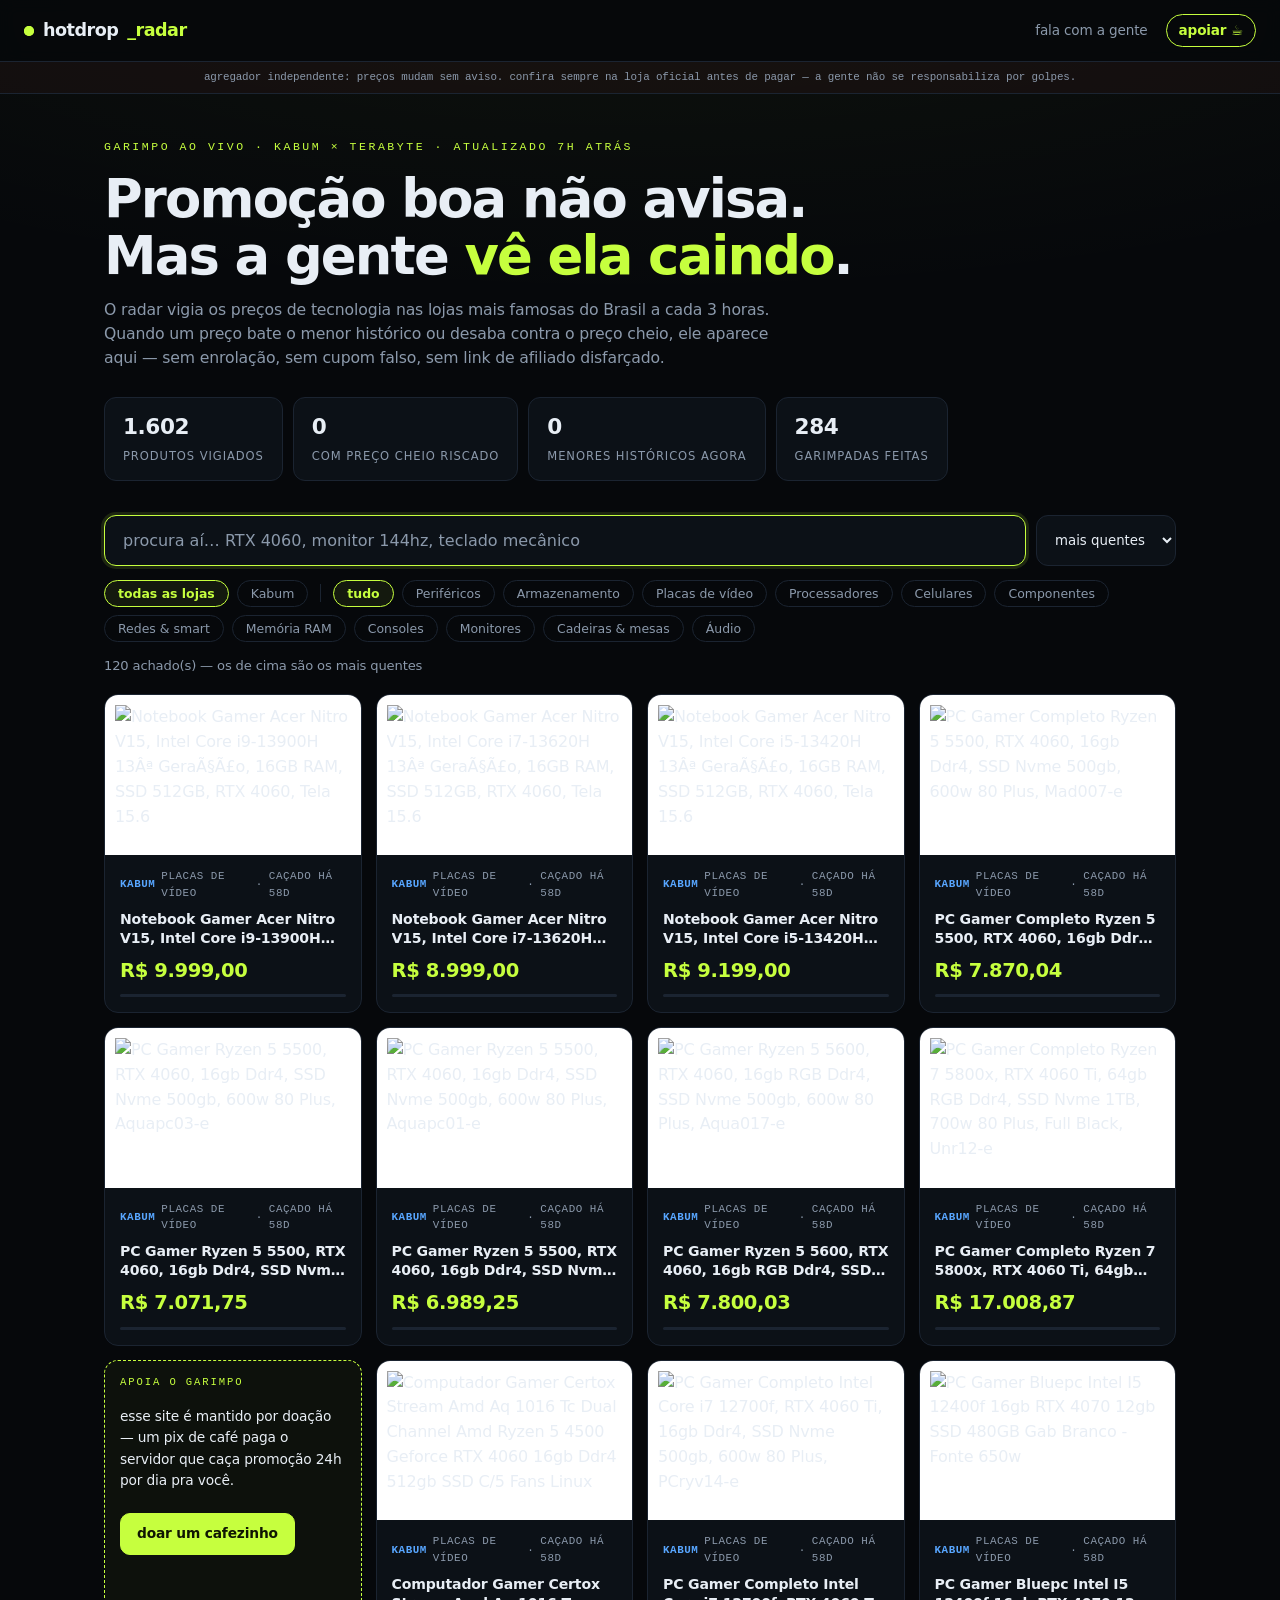
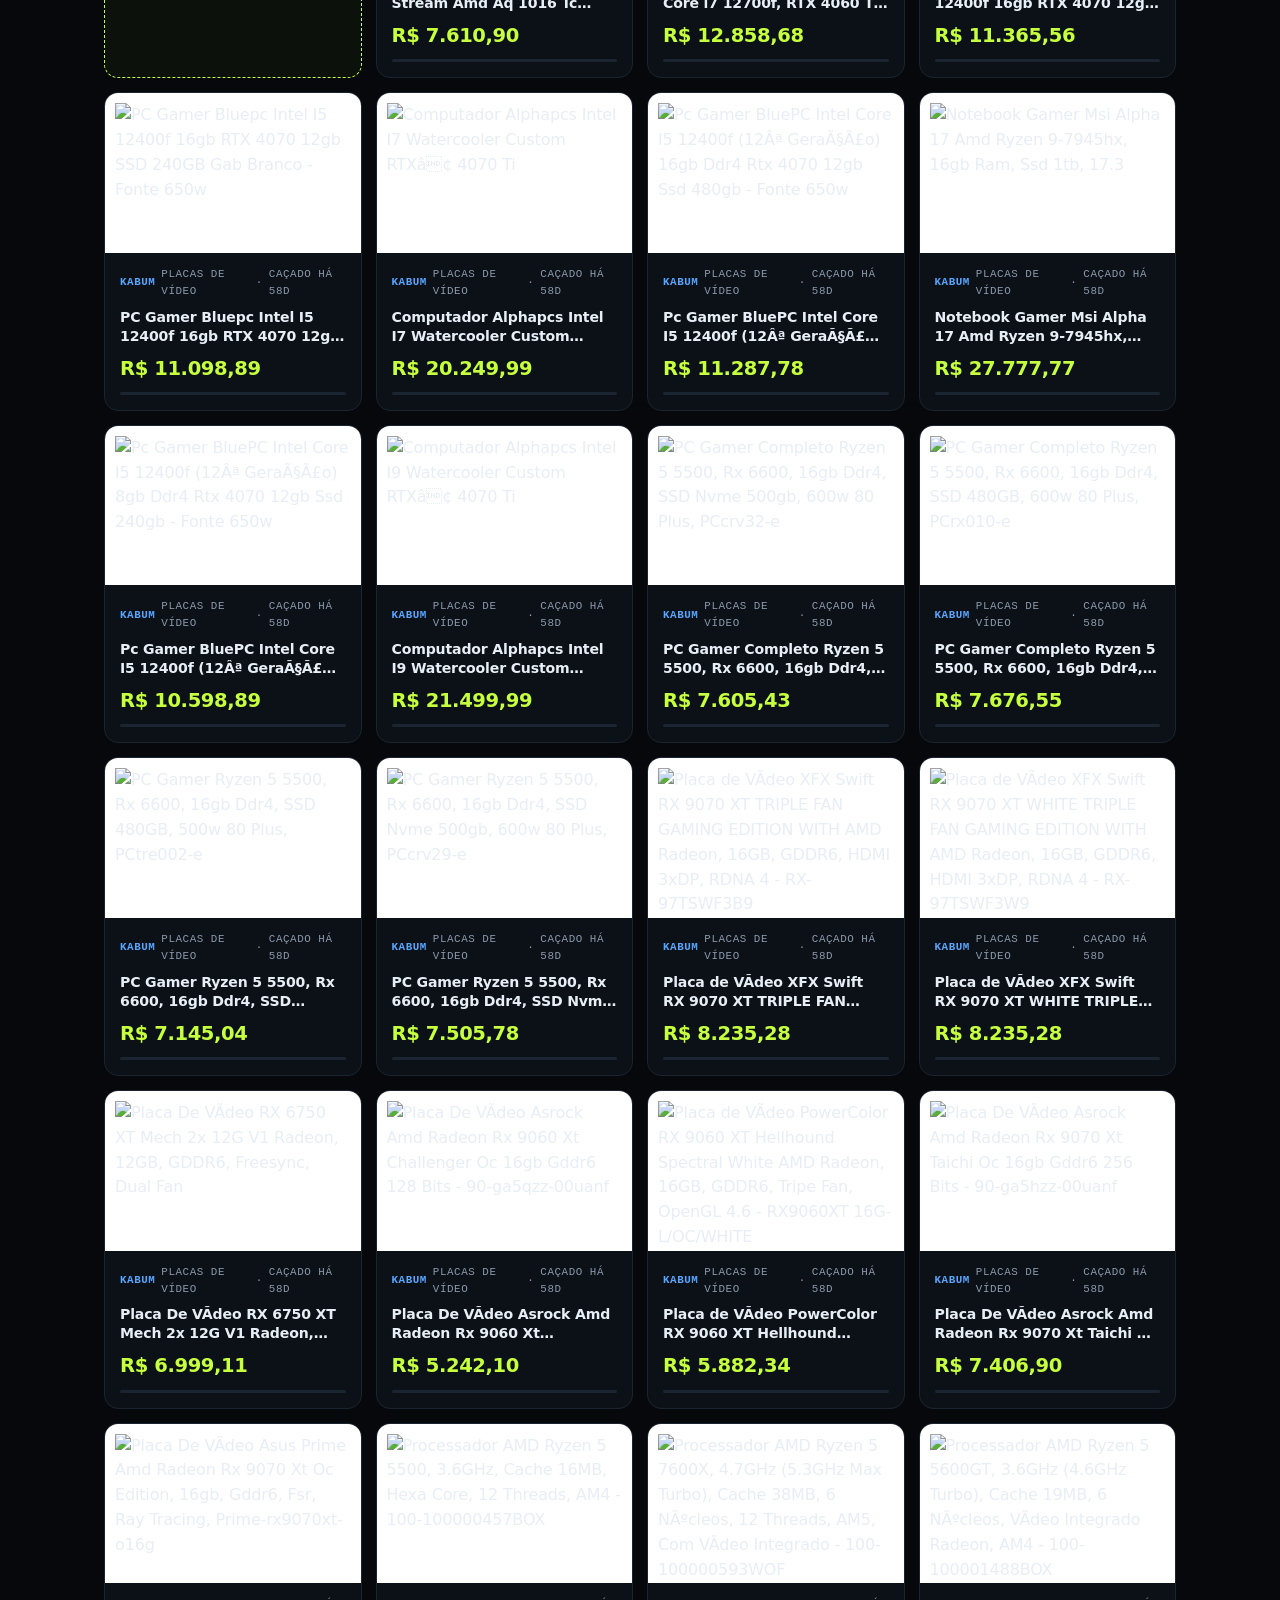
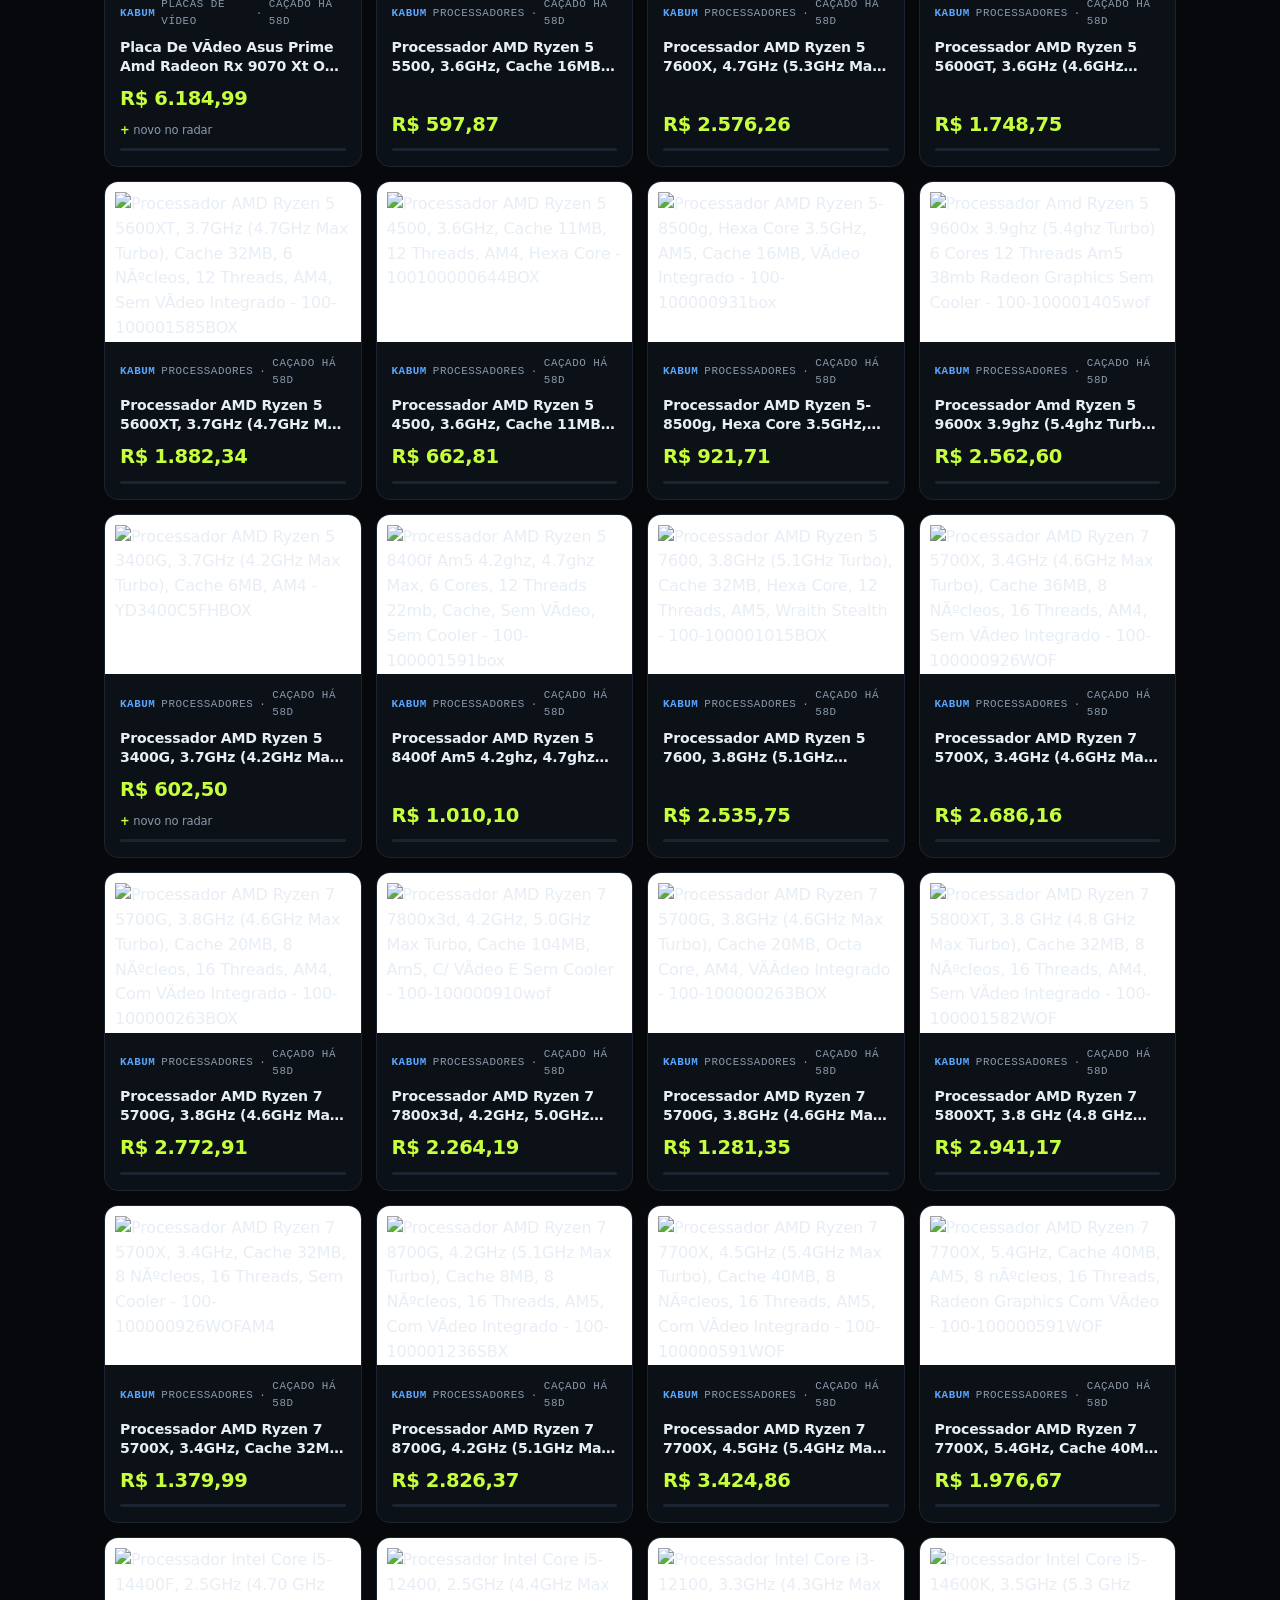
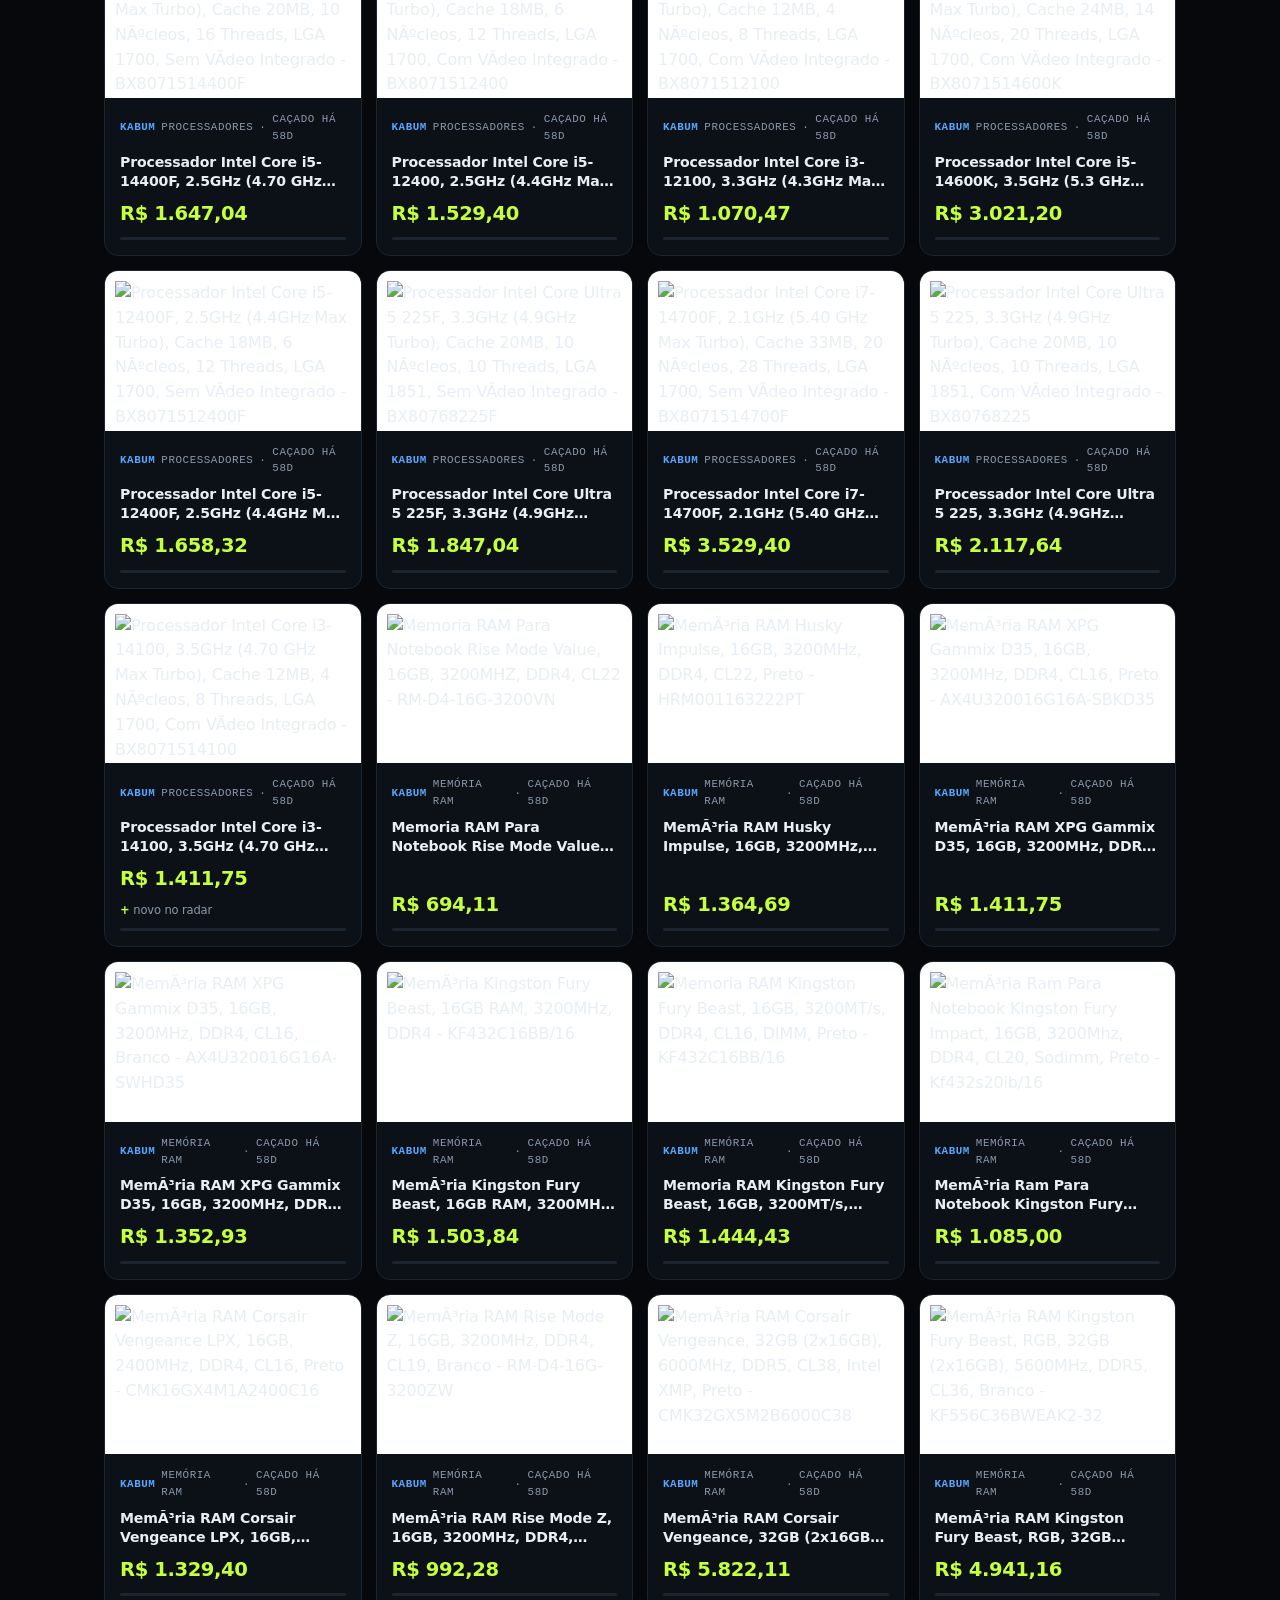
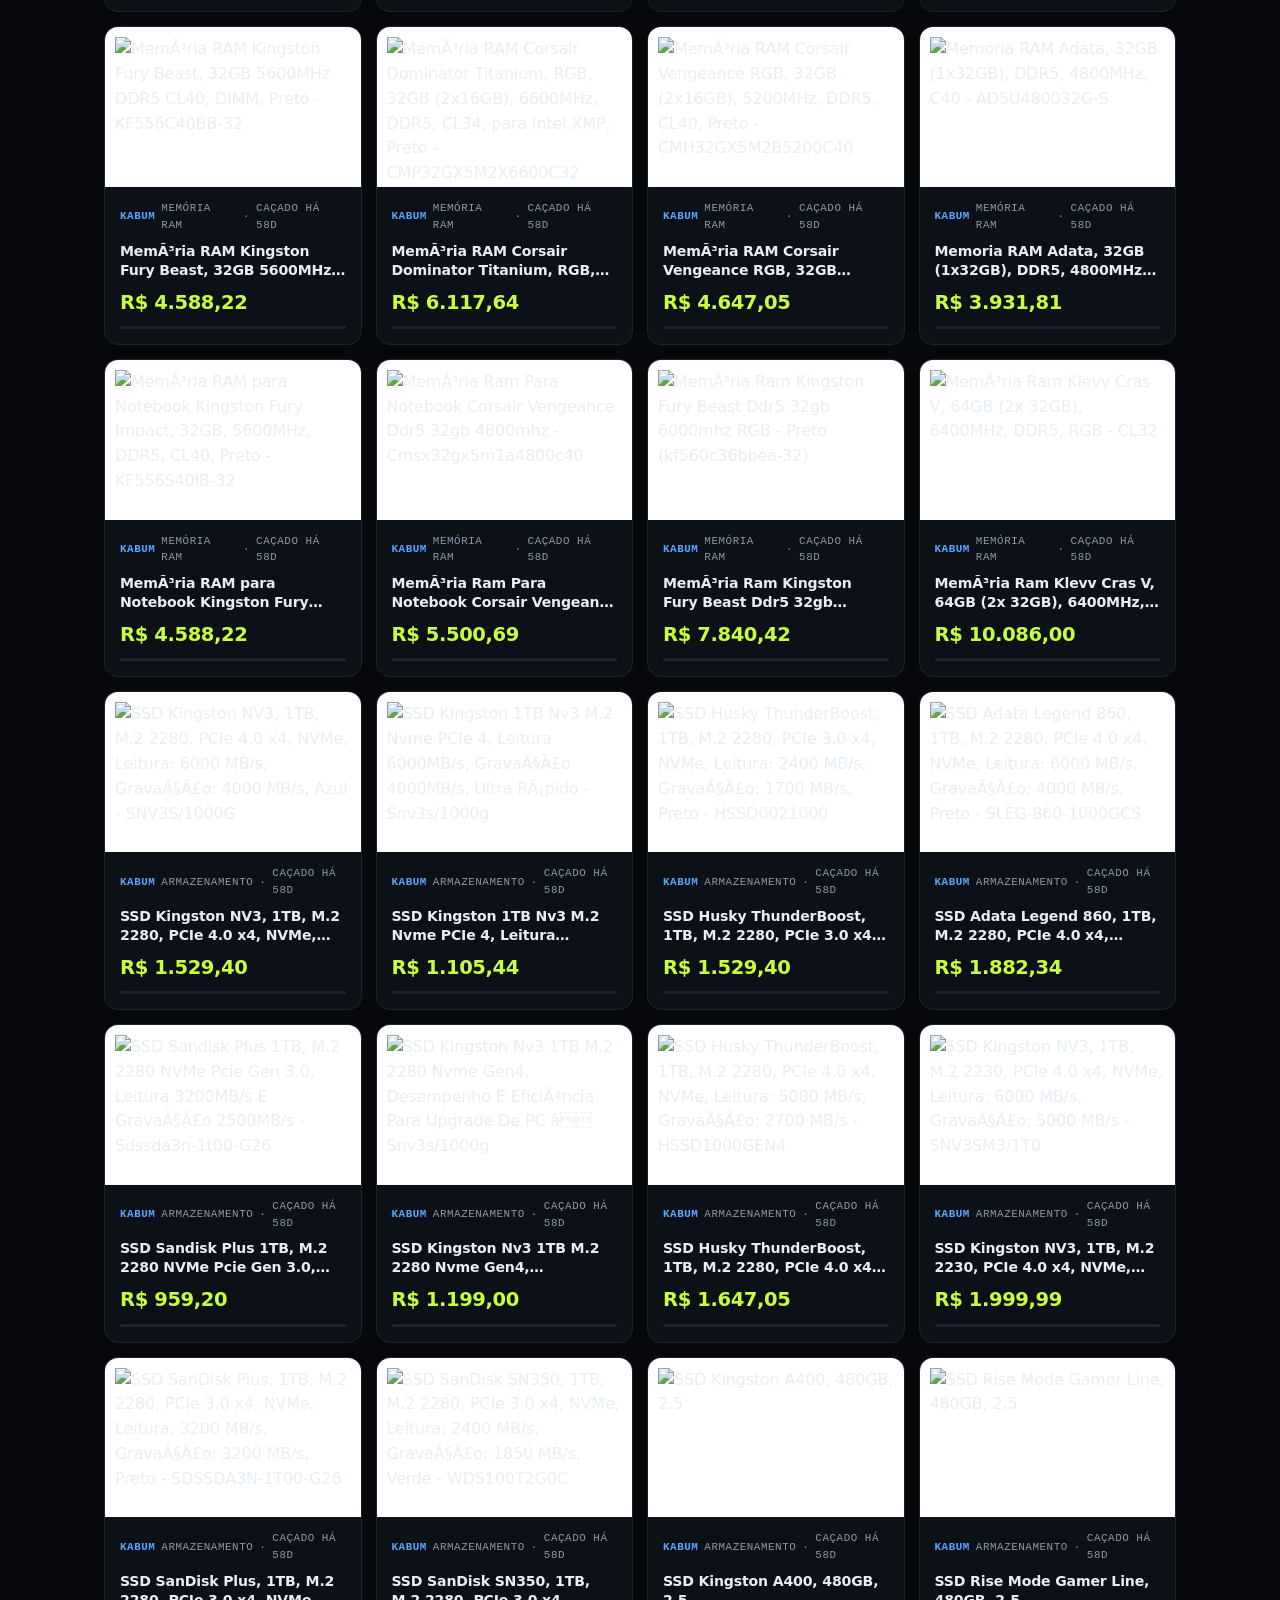
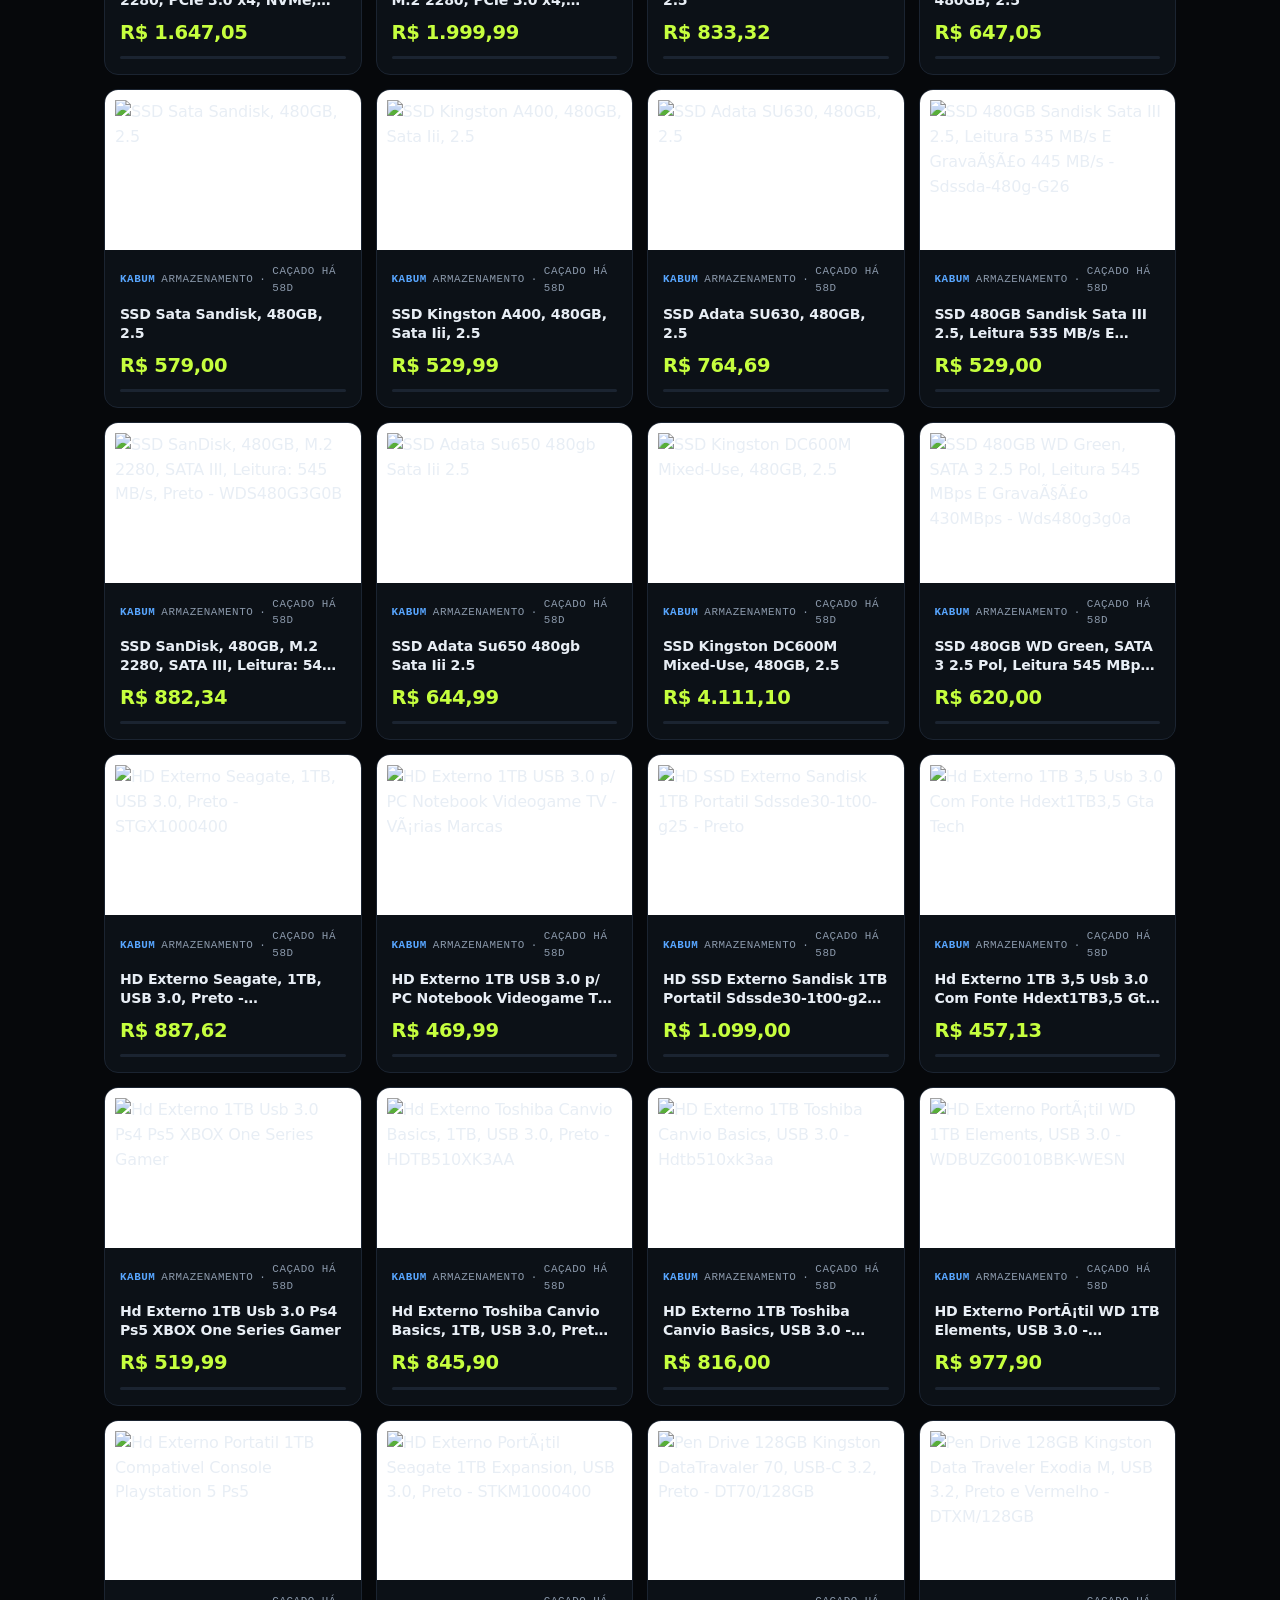
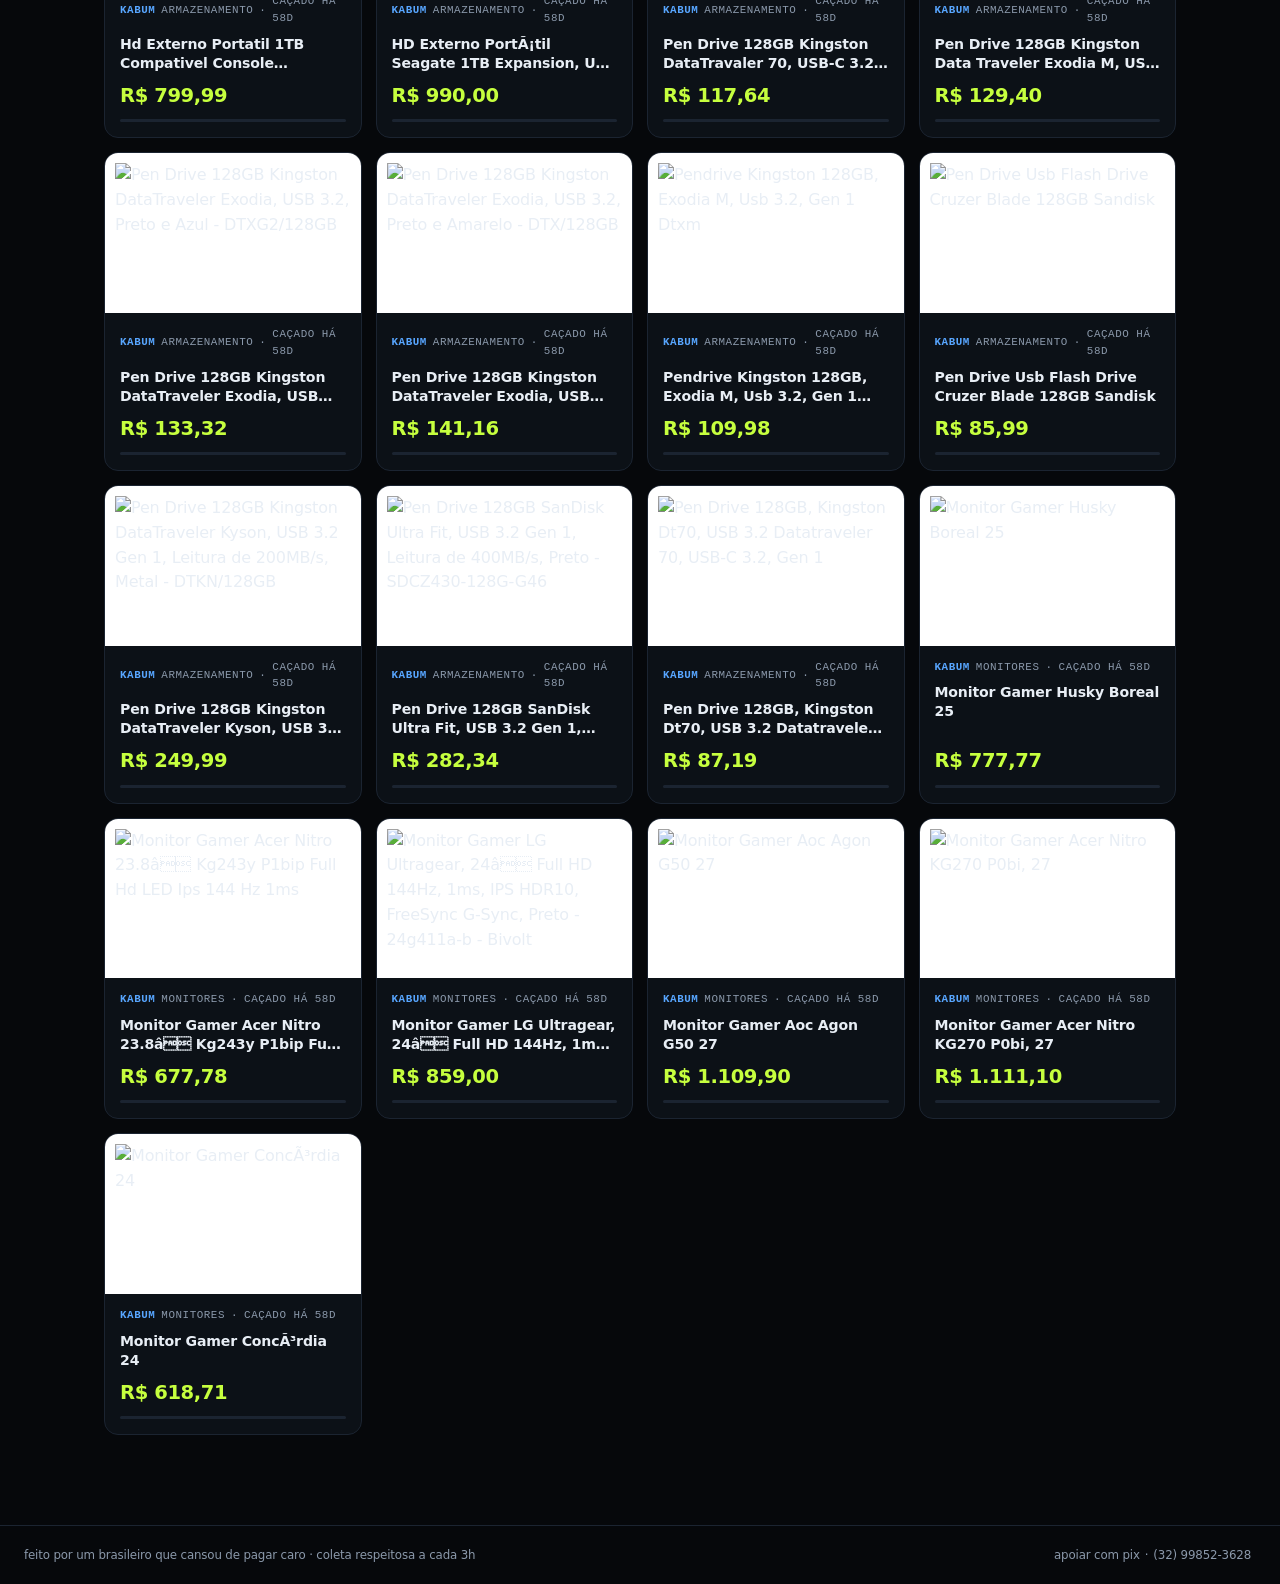
==== commit b0431fd9: "deploy: 2026-10-09T16:14:06Z" ====
--- a/index.html
+++ b/index.html
@@ -1 +1 @@
-<!DOCTYPE html><!--XwTmjhpq8SsQpG02_Vjrh--><html lang="pt-BR"><head><meta charSet="utf-8"/><meta name="viewport" content="width=device-width, initial-scale=1"/><link rel="stylesheet" href="/_next/static/css/8d5b94d365dec0a6.css" data-precedence="next"/><link rel="preload" as="script" fetchPriority="low" href="/_next/static/chunks/webpack-74c939c87fa0092a.js"/><script src="/_next/static/chunks/4bd1b696-c023c6e3521b1417.js" async=""></script><script src="/_next/static/chunks/255-a70cfdedd3f61710.js" async=""></script><script src="/_next/static/chunks/main-app-e3cc17a3c87e313b.js" async=""></script><script src="/_next/static/chunks/619-ba102abea3e3d0e4.js" async=""></script><script src="/_next/static/chunks/app/layout-c7897941d5804c41.js" async=""></script><script src="/_next/static/chunks/app/page-b78c336a2f8b9c42.js" async=""></script><title>HotDrop Radar — promoções de tech caçadas ao vivo</title><meta name="description" content="O radar vigia os preços de tecnologia na Kabum e Terabyte a cada 3 horas e mostra quando um preço bate o menor histórico. Grátis, sem cadastro."/><script src="/_next/static/chunks/polyfills-42372ed130431b0a.js" noModule=""></script></head><body><div hidden=""><!--$--><!--/$--></div><header class="nav"><a class="brand" href="/"><span class="brand-dot"></span>hotdrop<span class="brand-accent">_radar</span></a><nav><a href="https://wa.me/5532998523628" target="_blank" rel="noopener noreferrer">fala com a gente</a><a class="cta-mini" href="/apoiar">apoiar ☕</a></nav></header><div class="disclaimer-strip" role="note">agregador independente: preços mudam sem aviso. confira sempre na loja oficial antes de pagar — a gente não se responsabiliza por golpes.</div><main><section class="hero"><p class="kicker">garimpo ao vivo · kabum × terabyte · atualizado <!-- -->7h atrás</p><h1>Promoção boa não avisa.<br/>Mas a gente <em>vê ela caindo</em>.</h1><p class="sub">O radar vigia os preços de tecnologia nas lojas mais famosas do Brasil a cada 3 horas. Quando um preço bate o menor histórico ou desaba contra o preço cheio, ele aparece aqui — sem enrolação, sem cupom falso, sem link de afiliado disfarçado.</p><div class="statsbar"><div class="stat"><b>1.598</b><span>produtos vigiados</span></div><div class="stat"><b>0</b><span>com preço cheio riscado</span></div><div class="stat"><b>0</b><span>menores históricos agora</span></div><div class="stat"><b>283</b><span>garimpadas feitas</span></div></div></section><div class="searchbox"><input type="search" placeholder="procura aí… RTX 4060, monitor 144hz, teclado mecânico" aria-label="buscar promoção" autofocus="" value=""/><select aria-label="ordenar"><option value="score" selected="">mais quentes</option><option value="price">menor preço</option></select></div><div class="chips"><button class="chip on">todas as lojas</button><button class="chip ">Kabum</button><span class="chip-divider"></span><button class="chip on">tudo</button><button class="chip ">Periféricos</button><button class="chip ">Armazenamento</button><button class="chip ">Placas de vídeo</button><button class="chip ">Processadores</button><button class="chip ">Celulares</button><button class="chip ">Componentes</button><button class="chip ">Redes &amp; smart</button><button class="chip ">Memória RAM</button><button class="chip ">Consoles</button><button class="chip ">Monitores</button><button class="chip ">Cadeiras &amp; mesas</button><button class="chip ">Áudio</button></div><p class="result-line">120<!-- --> achado(s)<!-- --> — os de cima são os mais quentes</p><div class="grid"><article class="card"><a href="https://www.kabum.com.br/produto/892575/notebook-acer-nitro-v15-intel-core-i9-13900h-de-13-g-16gb-ssd-512gb-rtx4060-tela-15-6-full-hd-windows-11-home-anv15-52-96aq" target="_blank" rel="noopener noreferrer" class="card-img"><img src="https://images.kabum.com.br/produtos/fotos/sync_mirakl/892575/xlarge/Notebook-Gamer-Acer-Nitro-V15-Intel-Core-i9-13900H-13-Gera-o-16GB-RAM-SSD-512GB-RTX-4060-Tela-15-6-Full-HD-Windows-11-Home-ANV15-52-96AQ_1790094519.jpg" alt="Notebook Gamer Acer Nitro V15, Intel Core i9-13900H 13Âª GeraÃ§Ã£o, 16GB RAM, SSD 512GB, RTX 4060, Tela 15.6" loading="lazy"/></a><div class="card-body"><div class="card-meta"><span class="store-tag s-kabum">Kabum</span><span>Placas de vídeo</span><span>·</span><span>caçado <!-- -->há 7h</span></div><a href="https://www.kabum.com.br/produto/892575/notebook-acer-nitro-v15-intel-core-i9-13900h-de-13-g-16gb-ssd-512gb-rtx4060-tela-15-6-full-hd-windows-11-home-anv15-52-96aq" target="_blank" rel="noopener noreferrer" class="card-title">Notebook Gamer Acer Nitro V15, Intel Core i9-13900H 13Âª GeraÃ§Ã£o, 16GB RAM, SSD 512GB, RTX 4060, Tela 15.6</a><div class="prices"><b class="now">R$ 9.999,00</b></div><div class="scorebar" aria-label="pontuação 0"><i style="width:0%"></i></div></div></article><article class="card"><a href="https://www.kabum.com.br/produto/912258/notebook-gamer-acer-nitro-v15-intel-core-i7-13620h-13-geracao-16gb-ram-ssd-512gb-rtx-4060-tela-15-6-full-hd-165hz-linux-anv15-52-790m" target="_blank" rel="noopener noreferrer" class="card-img"><img src="https://images.kabum.com.br/produtos/fotos/sync_mirakl/912258/xlarge/Notebook-Gamer-Acer-Nitro-V15-Intel-Core-i7-13620H-13-Gera-o-16GB-RAM-SSD-512GB-RTX-4060-Tela-15-6-Full-HD-165Hz-Linux-ANV15-52-790M_1790097524.jpg" alt="Notebook Gamer Acer Nitro V15, Intel Core i7-13620H 13Âª GeraÃ§Ã£o, 16GB RAM, SSD 512GB, RTX 4060, Tela 15.6" loading="lazy"/></a><div class="card-body"><div class="card-meta"><span class="store-tag s-kabum">Kabum</span><span>Placas de vídeo</span><span>·</span><span>caçado <!-- -->há 7h</span></div><a href="https://www.kabum.com.br/produto/912258/notebook-gamer-acer-nitro-v15-intel-core-i7-13620h-13-geracao-16gb-ram-ssd-512gb-rtx-4060-tela-15-6-full-hd-165hz-linux-anv15-52-790m" target="_blank" rel="noopener noreferrer" class="card-title">Notebook Gamer Acer Nitro V15, Intel Core i7-13620H 13Âª GeraÃ§Ã£o, 16GB RAM, SSD 512GB, RTX 4060, Tela 15.6</a><div class="prices"><b class="now">R$ 8.999,00</b></div><div class="scorebar" aria-label="pontuação 0"><i style="width:0%"></i></div></div></article><article class="card"><a href="https://www.kabum.com.br/produto/912257/notebook-gamer-acer-nitro-v15-anv15-52-52vn-intel-core-i5-13420h-13-g-512-gb-ssd-16-gb-ram-rtx-4060-15-6-" target="_blank" rel="noopener noreferrer" class="card-img"><img src="https://images.kabum.com.br/produtos/fotos/sync_mirakl/912257/xlarge/Notebook-Gamer-Acer-Nitro-V15-Intel-Core-i5-13420H-13-Gera-o-16GB-RAM-SSD-512GB-RTX-4060-Tela-15-6-Full-HD-165Hz-Linux-ANV15-52-52VN_1790095121.jpg" alt="Notebook Gamer Acer Nitro V15, Intel Core i5-13420H 13Âª GeraÃ§Ã£o, 16GB RAM, SSD 512GB, RTX 4060, Tela 15.6" loading="lazy"/></a><div class="card-body"><div class="card-meta"><span class="store-tag s-kabum">Kabum</span><span>Placas de vídeo</span><span>·</span><span>caçado <!-- -->há 7h</span></div><a href="https://www.kabum.com.br/produto/912257/notebook-gamer-acer-nitro-v15-anv15-52-52vn-intel-core-i5-13420h-13-g-512-gb-ssd-16-gb-ram-rtx-4060-15-6-" target="_blank" rel="noopener noreferrer" class="card-title">Notebook Gamer Acer Nitro V15, Intel Core i5-13420H 13Âª GeraÃ§Ã£o, 16GB RAM, SSD 512GB, RTX 4060, Tela 15.6</a><div class="prices"><b class="now">R$ 9.199,00</b></div><div class="scorebar" aria-label="pontuação 0"><i style="width:0%"></i></div></div></article><article class="card"><a href="https://www.kabum.com.br/produto/705112/pc-gamer-completo-ryzen-5-5500-rtx-4060-16gb-ddr4-ssd-nvme-500gb-600w-80-plus-mad007-e" target="_blank" rel="noopener noreferrer" class="card-img"><img src="https://images.kabum.com.br/produtos/fotos/sync_mirakl/705112/xlarge/PC-Gamer-Completo-Ryzen-5-5500-RTX-4060-16gb-Ddr4-SSD-Nvme-500gb-600w-80-Plus-Mad007-e_1781619818.png" alt="PC Gamer Completo Ryzen 5 5500, RTX 4060, 16gb Ddr4, SSD Nvme 500gb, 600w 80 Plus, Mad007-e" loading="lazy"/></a><div class="card-body"><div class="card-meta"><span class="store-tag s-kabum">Kabum</span><span>Placas de vídeo</span><span>·</span><span>caçado <!-- -->há 7h</span></div><a href="https://www.kabum.com.br/produto/705112/pc-gamer-completo-ryzen-5-5500-rtx-4060-16gb-ddr4-ssd-nvme-500gb-600w-80-plus-mad007-e" target="_blank" rel="noopener noreferrer" class="card-title">PC Gamer Completo Ryzen 5 5500, RTX 4060, 16gb Ddr4, SSD Nvme 500gb, 600w 80 Plus, Mad007-e</a><div class="prices"><b class="now">R$ 7.870,04</b></div><div class="scorebar" aria-label="pontuação 0"><i style="width:0%"></i></div></div></article><article class="card"><a href="https://www.kabum.com.br/produto/697208/pc-gamer-ryzen-5-5500-rtx-4060-16gb-ddr4-ssd-nvme-500gb-600w-80-plus-aquapc03-e" target="_blank" rel="noopener noreferrer" class="card-img"><img src="https://images.kabum.com.br/produtos/fotos/sync_mirakl/697208/xlarge/PC-Gamer-Ryzen-5-5500-RTX-4060-16gb-Ddr4-SSD-Nvme-500gb-600w-80-Plus-Aquapc03-e_1790774326.webp" alt="PC Gamer Ryzen 5 5500, RTX 4060, 16gb Ddr4, SSD Nvme 500gb, 600w 80 Plus, Aquapc03-e" loading="lazy"/></a><div class="card-body"><div class="card-meta"><span class="store-tag s-kabum">Kabum</span><span>Placas de vídeo</span><span>·</span><span>caçado <!-- -->há 7h</span></div><a href="https://www.kabum.com.br/produto/697208/pc-gamer-ryzen-5-5500-rtx-4060-16gb-ddr4-ssd-nvme-500gb-600w-80-plus-aquapc03-e" target="_blank" rel="noopener noreferrer" class="card-title">PC Gamer Ryzen 5 5500, RTX 4060, 16gb Ddr4, SSD Nvme 500gb, 600w 80 Plus, Aquapc03-e</a><div class="prices"><b class="now">R$ 7.071,75</b></div><div class="scorebar" aria-label="pontuação 0"><i style="width:0%"></i></div></div></article><article class="card"><a href="https://www.kabum.com.br/produto/697183/pc-gamer-ryzen-5-5500-rtx-4060-16gb-ddr4-ssd-nvme-500gb-600w-80-plus-aquapc01-e" target="_blank" rel="noopener noreferrer" class="card-img"><img src="https://images.kabum.com.br/produtos/fotos/sync_mirakl/697183/xlarge/PC-Gamer-Ryzen-5-5500-RTX-4060-16gb-Ddr4-SSD-Nvme-500gb-600w-80-Plus-Aquapc01-e_1790688822.webp" alt="PC Gamer Ryzen 5 5500, RTX 4060, 16gb Ddr4, SSD Nvme 500gb, 600w 80 Plus, Aquapc01-e" loading="lazy"/></a><div class="card-body"><div class="card-meta"><span class="store-tag s-kabum">Kabum</span><span>Placas de vídeo</span><span>·</span><span>caçado <!-- -->há 7h</span></div><a href="https://www.kabum.com.br/produto/697183/pc-gamer-ryzen-5-5500-rtx-4060-16gb-ddr4-ssd-nvme-500gb-600w-80-plus-aquapc01-e" target="_blank" rel="noopener noreferrer" class="card-title">PC Gamer Ryzen 5 5500, RTX 4060, 16gb Ddr4, SSD Nvme 500gb, 600w 80 Plus, Aquapc01-e</a><div class="prices"><b class="now">R$ 6.989,25</b></div><div class="scorebar" aria-label="pontuação 0"><i style="width:0%"></i></div></div></article><article class="card"><a href="https://www.kabum.com.br/produto/1024982/pc-gamer-ryzen-5-5600-rtx-4060-16gb-rgb-ddr4-ssd-nvme-500gb-600w-80-plus-aqua017-e" target="_blank" rel="noopener noreferrer" class="card-img"><img src="https://images.kabum.com.br/produtos/fotos/sync_mirakl/1024982/xlarge/PC-Gamer-Ryzen-5-5600-RTX-4060-16gb-RGB-Ddr4-SSD-Nvme-500gb-600w-80-Plus-Aqua017-e_1791401628.jpg" alt="PC Gamer Ryzen 5 5600, RTX 4060, 16gb RGB Ddr4, SSD Nvme 500gb, 600w 80 Plus, Aqua017-e" loading="lazy"/></a><div class="card-body"><div class="card-meta"><span class="store-tag s-kabum">Kabum</span><span>Placas de vídeo</span><span>·</span><span>caçado <!-- -->há 7h</span></div><a href="https://www.kabum.com.br/produto/1024982/pc-gamer-ryzen-5-5600-rtx-4060-16gb-rgb-ddr4-ssd-nvme-500gb-600w-80-plus-aqua017-e" target="_blank" rel="noopener noreferrer" class="card-title">PC Gamer Ryzen 5 5600, RTX 4060, 16gb RGB Ddr4, SSD Nvme 500gb, 600w 80 Plus, Aqua017-e</a><div class="prices"><b class="now">R$ 7.800,03</b></div><div class="scorebar" aria-label="pontuação 0"><i style="width:0%"></i></div></div></article><article class="card"><a href="https://www.kabum.com.br/produto/705095/pc-gamer-completo-ryzen-7-5800x-rtx-4060-ti-64gb-rgb-ddr4-ssd-nvme-1tb-700w-80-plus-full-black-unr12-e" target="_blank" rel="noopener noreferrer" class="card-img"><img src="https://images.kabum.com.br/produtos/fotos/sync_mirakl/705095/xlarge/PC-Gamer-Completo-Ryzen-7-5800x-RTX-4060-Ti-64gb-RGB-Ddr4-SSD-Nvme-1TB-700w-80-Plus-Full-Black-Unr12-e_1791401621.png" alt="PC Gamer Completo Ryzen 7 5800x, RTX 4060 Ti, 64gb RGB Ddr4, SSD Nvme 1TB, 700w 80 Plus, Full Black, Unr12-e" loading="lazy"/></a><div class="card-body"><div class="card-meta"><span class="store-tag s-kabum">Kabum</span><span>Placas de vídeo</span><span>·</span><span>caçado <!-- -->há 7h</span></div><a href="https://www.kabum.com.br/produto/705095/pc-gamer-completo-ryzen-7-5800x-rtx-4060-ti-64gb-rgb-ddr4-ssd-nvme-1tb-700w-80-plus-full-black-unr12-e" target="_blank" rel="noopener noreferrer" class="card-title">PC Gamer Completo Ryzen 7 5800x, RTX 4060 Ti, 64gb RGB Ddr4, SSD Nvme 1TB, 700w 80 Plus, Full Black, Unr12-e</a><div class="prices"><b class="now">R$ 17.008,87</b></div><div class="scorebar" aria-label="pontuação 0"><i style="width:0%"></i></div></div></article><article class="card donate"><div class="card-body"><p class="donate-kicker">apoia o garimpo</p><p class="donate-copy">esse site é mantido por doação — um pix de café paga o servidor que caça promoção 24h por dia pra você.</p><a class="btn primary donate-btn" href="/apoiar">doar um cafezinho</a></div></article><article class="card"><a href="https://www.kabum.com.br/produto/882920/computador-gamer-certox-stream-amd-aq-1016-tc-dual-channel-amd-ryzen-5-4500-geforce-rtx-4060-16gb-ddr4-512gb-ssd-c-5-fans-linux" target="_blank" rel="noopener noreferrer" class="card-img"><img src="https://images.kabum.com.br/produtos/fotos/sync_mirakl/882920/xlarge/Computador-Gamer-Certox-Stream-Amd-Aq-1016-Tc-Dual-Channel-Amd-Ryzen-5-4500-Geforce-RTX-4060-16gb-Ddr4-512gb-SSD-C-5-Fans-Linux_1770930081.jpg" alt="Computador Gamer Certox Stream Amd Aq 1016 Tc Dual Channel Amd Ryzen 5 4500 Geforce RTX 4060 16gb Ddr4 512gb SSD C/5 Fans Linux" loading="lazy"/></a><div class="card-body"><div class="card-meta"><span class="store-tag s-kabum">Kabum</span><span>Placas de vídeo</span><span>·</span><span>caçado <!-- -->há 7h</span></div><a href="https://www.kabum.com.br/produto/882920/computador-gamer-certox-stream-amd-aq-1016-tc-dual-channel-amd-ryzen-5-4500-geforce-rtx-4060-16gb-ddr4-512gb-ssd-c-5-fans-linux" target="_blank" rel="noopener noreferrer" class="card-title">Computador Gamer Certox Stream Amd Aq 1016 Tc Dual Channel Amd Ryzen 5 4500 Geforce RTX 4060 16gb Ddr4 512gb SSD C/5 Fans Linux</a><div class="prices"><b class="now">R$ 7.610,90</b></div><div class="scorebar" aria-label="pontuação 0"><i style="width:0%"></i></div></div></article><article class="card"><a href="https://www.kabum.com.br/produto/705064/pc-gamer-completo-intel-core-i7-12700f-rtx-4060-ti-16gb-ddr4-ssd-nvme-500gb-600w-80-plus-pcryv14-e" target="_blank" rel="noopener noreferrer" class="card-img"><img src="https://images.kabum.com.br/produtos/fotos/sync_mirakl/705064/xlarge/PC-Gamer-Completo-Intel-Core-i7-12700f-RTX-4060-Ti-16gb-Ddr4-SSD-Nvme-500gb-600w-80-Plus-PCryv14-e_1791401625.png" alt="PC Gamer Completo Intel Core i7 12700f, RTX 4060 Ti, 16gb Ddr4, SSD Nvme 500gb, 600w 80 Plus, PCryv14-e" loading="lazy"/></a><div class="card-body"><div class="card-meta"><span class="store-tag s-kabum">Kabum</span><span>Placas de vídeo</span><span>·</span><span>caçado <!-- -->há 7h</span></div><a href="https://www.kabum.com.br/produto/705064/pc-gamer-completo-intel-core-i7-12700f-rtx-4060-ti-16gb-ddr4-ssd-nvme-500gb-600w-80-plus-pcryv14-e" target="_blank" rel="noopener noreferrer" class="card-title">PC Gamer Completo Intel Core i7 12700f, RTX 4060 Ti, 16gb Ddr4, SSD Nvme 500gb, 600w 80 Plus, PCryv14-e</a><div class="prices"><b class="now">R$ 12.858,68</b></div><div class="scorebar" aria-label="pontuação 0"><i style="width:0%"></i></div></div></article><article class="card"><a href="https://www.kabum.com.br/produto/629834/pc-gamer-bluepc-intel-i5-12400f-16gb-rtx-4070-12gb-ssd-480gb-gab-branco-fonte-650w" target="_blank" rel="noopener noreferrer" class="card-img"><img src="https://images.kabum.com.br/produtos/fotos/sync_mirakl/629834/PC-Gamer-Bluepc-Intel-I5-12400f-16gb-RTX-4070-12gb-SSD-480GB-Gab-Branco-Fonte-650w_1724758362_gg.jpg" alt="PC Gamer Bluepc Intel I5 12400f 16gb RTX 4070 12gb SSD 480GB Gab Branco - Fonte 650w" loading="lazy"/></a><div class="card-body"><div class="card-meta"><span class="store-tag s-kabum">Kabum</span><span>Placas de vídeo</span><span>·</span><span>caçado <!-- -->há 7h</span></div><a href="https://www.kabum.com.br/produto/629834/pc-gamer-bluepc-intel-i5-12400f-16gb-rtx-4070-12gb-ssd-480gb-gab-branco-fonte-650w" target="_blank" rel="noopener noreferrer" class="card-title">PC Gamer Bluepc Intel I5 12400f 16gb RTX 4070 12gb SSD 480GB Gab Branco - Fonte 650w</a><div class="prices"><b class="now">R$ 11.365,56</b></div><div class="scorebar" aria-label="pontuação 0"><i style="width:0%"></i></div></div></article><article class="card"><a href="https://www.kabum.com.br/produto/629823/pc-gamer-bluepc-intel-i5-12400f-16gb-rtx-4070-12gb-ssd-240gb-gab-branco-fonte-650w" target="_blank" rel="noopener noreferrer" class="card-img"><img src="https://images.kabum.com.br/produtos/fotos/sync_mirakl/629823/PC-Gamer-Bluepc-Intel-I5-12400f-16gb-RTX-4070-12gb-SSD-240GB-Gab-Branco-Fonte-650w_1724758515_gg.jpg" alt="PC Gamer Bluepc Intel I5 12400f 16gb RTX 4070 12gb SSD 240GB Gab Branco - Fonte 650w" loading="lazy"/></a><div class="card-body"><div class="card-meta"><span class="store-tag s-kabum">Kabum</span><span>Placas de vídeo</span><span>·</span><span>caçado <!-- -->há 7h</span></div><a href="https://www.kabum.com.br/produto/629823/pc-gamer-bluepc-intel-i5-12400f-16gb-rtx-4070-12gb-ssd-240gb-gab-branco-fonte-650w" target="_blank" rel="noopener noreferrer" class="card-title">PC Gamer Bluepc Intel I5 12400f 16gb RTX 4070 12gb SSD 240GB Gab Branco - Fonte 650w</a><div class="prices"><b class="now">R$ 11.098,89</b></div><div class="scorebar" aria-label="pontuação 0"><i style="width:0%"></i></div></div></article><article class="card"><a href="https://www.kabum.com.br/produto/583489/computador-alphapcs-intel-i7-watercooler-custom-rtx-4070-ti" target="_blank" rel="noopener noreferrer" class="card-img"><img src="https://images.kabum.com.br/produtos/fotos/sync_mirakl/583489/Computador-Alphapcs-Intel-I7-Watercooler-Custom-RTX-4070-Ti_1718107842_gg.jpg" alt="Computador Alphapcs Intel I7 Watercooler Custom RTXâ¢ 4070 Ti" loading="lazy"/></a><div class="card-body"><div class="card-meta"><span class="store-tag s-kabum">Kabum</span><span>Placas de vídeo</span><span>·</span><span>caçado <!-- -->há 7h</span></div><a href="https://www.kabum.com.br/produto/583489/computador-alphapcs-intel-i7-watercooler-custom-rtx-4070-ti" target="_blank" rel="noopener noreferrer" class="card-title">Computador Alphapcs Intel I7 Watercooler Custom RTXâ¢ 4070 Ti</a><div class="prices"><b class="now">R$ 20.249,99</b></div><div class="scorebar" aria-label="pontuação 0"><i style="width:0%"></i></div></div></article><article class="card"><a href="https://www.kabum.com.br/produto/587176/pc-gamer-bluepc-intel-core-i5-12400f-12-geracao-16gb-ddr4-rtx-4070-12gb-ssd-480gb-fonte-650w" target="_blank" rel="noopener noreferrer" class="card-img"><img src="https://images.kabum.com.br/produtos/fotos/sync_mirakl/587176/Pc-Gamer-BluePC-Intel-Core-I5-12400f-12-Gera-o-16gb-Ddr4-Rtx-4070-12gb-Ssd-480gb-Fonte-650w_1724695653_gg.jpg" alt="Pc Gamer BluePC Intel Core I5 12400f (12Âª GeraÃ§Ã£o) 16gb Ddr4 Rtx 4070 12gb Ssd 480gb - Fonte 650w" loading="lazy"/></a><div class="card-body"><div class="card-meta"><span class="store-tag s-kabum">Kabum</span><span>Placas de vídeo</span><span>·</span><span>caçado <!-- -->há 7h</span></div><a href="https://www.kabum.com.br/produto/587176/pc-gamer-bluepc-intel-core-i5-12400f-12-geracao-16gb-ddr4-rtx-4070-12gb-ssd-480gb-fonte-650w" target="_blank" rel="noopener noreferrer" class="card-title">Pc Gamer BluePC Intel Core I5 12400f (12Âª GeraÃ§Ã£o) 16gb Ddr4 Rtx 4070 12gb Ssd 480gb - Fonte 650w</a><div class="prices"><b class="now">R$ 11.287,78</b></div><div class="scorebar" aria-label="pontuação 0"><i style="width:0%"></i></div></div></article><article class="card"><a href="https://www.kabum.com.br/produto/620569/notebook-gamer-msi-alpha-17-amd-ryzen-9-7945hx-16gb-ram-ssd-1tb-17-3-qhd-240hz-geforce-rtx-4070-win-11h-preto-9s7-17kk11-057" target="_blank" rel="noopener noreferrer" class="card-img"><img src="https://images.kabum.com.br/produtos/fotos/620569/notebook-gamer-msi-alpha-17-amd-ryzen-9-7945hx-16gb-ram-ssd-1tb-17-3-qhd-240hz-rtx-4070-win-11h-preto-9s7-17kk11-057_1730730299_original.jpg" alt="Notebook Gamer Msi Alpha 17 Amd Ryzen 9-7945hx, 16gb Ram, Ssd 1tb, 17.3" loading="lazy"/></a><div class="card-body"><div class="card-meta"><span class="store-tag s-kabum">Kabum</span><span>Placas de vídeo</span><span>·</span><span>caçado <!-- -->há 7h</span></div><a href="https://www.kabum.com.br/produto/620569/notebook-gamer-msi-alpha-17-amd-ryzen-9-7945hx-16gb-ram-ssd-1tb-17-3-qhd-240hz-geforce-rtx-4070-win-11h-preto-9s7-17kk11-057" target="_blank" rel="noopener noreferrer" class="card-title">Notebook Gamer Msi Alpha 17 Amd Ryzen 9-7945hx, 16gb Ram, Ssd 1tb, 17.3</a><div class="prices"><b class="now">R$ 27.777,77</b></div><div class="scorebar" aria-label="pontuação 0"><i style="width:0%"></i></div></div></article><article class="card"><a href="https://www.kabum.com.br/produto/587185/pc-gamer-bluepc-intel-core-i5-12400f-12-geracao-8gb-ddr4-rtx-4070-12gb-ssd-240gb-fonte-650w" target="_blank" rel="noopener noreferrer" class="card-img"><img src="https://images.kabum.com.br/produtos/fotos/sync_mirakl/587185/Pc-Gamer-BluePC-Intel-Core-I5-12400f-12-Gera-o-8gb-Ddr4-Rtx-4070-12gb-Ssd-240gb-Fonte-650w_1724694655_gg.jpg" alt="Pc Gamer BluePC Intel Core I5 12400f (12Âª GeraÃ§Ã£o) 8gb Ddr4 Rtx 4070 12gb Ssd 240gb - Fonte 650w" loading="lazy"/></a><div class="card-body"><div class="card-meta"><span class="store-tag s-kabum">Kabum</span><span>Placas de vídeo</span><span>·</span><span>caçado <!-- -->há 7h</span></div><a href="https://www.kabum.com.br/produto/587185/pc-gamer-bluepc-intel-core-i5-12400f-12-geracao-8gb-ddr4-rtx-4070-12gb-ssd-240gb-fonte-650w" target="_blank" rel="noopener noreferrer" class="card-title">Pc Gamer BluePC Intel Core I5 12400f (12Âª GeraÃ§Ã£o) 8gb Ddr4 Rtx 4070 12gb Ssd 240gb - Fonte 650w</a><div class="prices"><b class="now">R$ 10.598,89</b></div><div class="scorebar" aria-label="pontuação 0"><i style="width:0%"></i></div></div></article><article class="card"><a href="https://www.kabum.com.br/produto/580488/computador-alphapcs-intel-i9-watercooler-custom-rtx-4070-ti" target="_blank" rel="noopener noreferrer" class="card-img"><img src="https://images.kabum.com.br/produtos/fotos/sync_mirakl/580488/Computador-Alphapcs-Intel-I9-Watercooler-Custom-RTX-4070-Ti_1718108127_gg.jpg" alt="Computador Alphapcs Intel I9 Watercooler Custom RTXâ¢ 4070 Ti" loading="lazy"/></a><div class="card-body"><div class="card-meta"><span class="store-tag s-kabum">Kabum</span><span>Placas de vídeo</span><span>·</span><span>caçado <!-- -->há 7h</span></div><a href="https://www.kabum.com.br/produto/580488/computador-alphapcs-intel-i9-watercooler-custom-rtx-4070-ti" target="_blank" rel="noopener noreferrer" class="card-title">Computador Alphapcs Intel I9 Watercooler Custom RTXâ¢ 4070 Ti</a><div class="prices"><b class="now">R$ 21.499,99</b></div><div class="scorebar" aria-label="pontuação 0"><i style="width:0%"></i></div></div></article><article class="card"><a href="https://www.kabum.com.br/produto/705087/pc-gamer-completo-ryzen-5-5500-rx-6600-16gb-ddr4-ssd-nvme-500gb-600w-80-plus-pccrv32-e" target="_blank" rel="noopener noreferrer" class="card-img"><img src="https://images.kabum.com.br/produtos/fotos/sync_mirakl/705087/xlarge/PC-Gamer-Completo-Ryzen-5-5500-Rx-6600-16gb-Ddr4-SSD-Nvme-500gb-600w-80-Plus-PCcrv32-e_1781619530.webp" alt="PC Gamer Completo Ryzen 5 5500, Rx 6600, 16gb Ddr4, SSD Nvme 500gb, 600w 80 Plus, PCcrv32-e" loading="lazy"/></a><div class="card-body"><div class="card-meta"><span class="store-tag s-kabum">Kabum</span><span>Placas de vídeo</span><span>·</span><span>caçado <!-- -->há 7h</span></div><a href="https://www.kabum.com.br/produto/705087/pc-gamer-completo-ryzen-5-5500-rx-6600-16gb-ddr4-ssd-nvme-500gb-600w-80-plus-pccrv32-e" target="_blank" rel="noopener noreferrer" class="card-title">PC Gamer Completo Ryzen 5 5500, Rx 6600, 16gb Ddr4, SSD Nvme 500gb, 600w 80 Plus, PCcrv32-e</a><div class="prices"><b class="now">R$ 7.605,43</b></div><div class="scorebar" aria-label="pontuação 0"><i style="width:0%"></i></div></div></article><article class="card"><a href="https://www.kabum.com.br/produto/697164/pc-gamer-completo-ryzen-5-5500-rx-6600-16gb-ddr4-ssd-480gb-600w-80-plus-pcrx010-e" target="_blank" rel="noopener noreferrer" class="card-img"><img src="https://images.kabum.com.br/produtos/fotos/sync_mirakl/697164/xlarge/PC-Gamer-Completo-Ryzen-5-5500-Rx-6600-16gb-Ddr4-SSD-480GB-600w-80-Plus-PCrx010-e_1791401632.png" alt="PC Gamer Completo Ryzen 5 5500, Rx 6600, 16gb Ddr4, SSD 480GB, 600w 80 Plus, PCrx010-e" loading="lazy"/></a><div class="card-body"><div class="card-meta"><span class="store-tag s-kabum">Kabum</span><span>Placas de vídeo</span><span>·</span><span>caçado <!-- -->há 7h</span></div><a href="https://www.kabum.com.br/produto/697164/pc-gamer-completo-ryzen-5-5500-rx-6600-16gb-ddr4-ssd-480gb-600w-80-plus-pcrx010-e" target="_blank" rel="noopener noreferrer" class="card-title">PC Gamer Completo Ryzen 5 5500, Rx 6600, 16gb Ddr4, SSD 480GB, 600w 80 Plus, PCrx010-e</a><div class="prices"><b class="now">R$ 7.676,55</b></div><div class="scorebar" aria-label="pontuação 0"><i style="width:0%"></i></div></div></article><article class="card"><a href="https://www.kabum.com.br/produto/1046455/pc-gamer-ryzen-5-5500-rx-6600-16gb-ddr4-ssd-480gb-500w-80-plus-pctre002-e" target="_blank" rel="noopener noreferrer" class="card-img"><img src="https://images.kabum.com.br/produtos/fotos/sync_mirakl/1046455/xlarge/PC-Gamer-Ryzen-5-5500-Rx-6600-16gb-Ddr4-SSD-480GB-500w-80-Plus-PCtre002-e_1791401629.jpg" alt="PC Gamer Ryzen 5 5500, Rx 6600, 16gb Ddr4, SSD 480GB, 500w 80 Plus, PCtre002-e" loading="lazy"/></a><div class="card-body"><div class="card-meta"><span class="store-tag s-kabum">Kabum</span><span>Placas de vídeo</span><span>·</span><span>caçado <!-- -->há 7h</span></div><a href="https://www.kabum.com.br/produto/1046455/pc-gamer-ryzen-5-5500-rx-6600-16gb-ddr4-ssd-480gb-500w-80-plus-pctre002-e" target="_blank" rel="noopener noreferrer" class="card-title">PC Gamer Ryzen 5 5500, Rx 6600, 16gb Ddr4, SSD 480GB, 500w 80 Plus, PCtre002-e</a><div class="prices"><b class="now">R$ 7.145,04</b></div><div class="scorebar" aria-label="pontuação 0"><i style="width:0%"></i></div></div></article><article class="card"><a href="https://www.kabum.com.br/produto/697205/pc-gamer-ryzen-5-5500-rx-6600-16gb-ddr4-ssd-nvme-500gb-600w-80-plus-pccrv29-e" target="_blank" rel="noopener noreferrer" class="card-img"><img src="https://images.kabum.com.br/produtos/fotos/sync_mirakl/697205/xlarge/PC-Gamer-Ryzen-5-5500-Rx-6600-16gb-Ddr4-SSD-Nvme-500gb-600w-80-Plus-PCcrv29-e_1791401628.webp" alt="PC Gamer Ryzen 5 5500, Rx 6600, 16gb Ddr4, SSD Nvme 500gb, 600w 80 Plus, PCcrv29-e" loading="lazy"/></a><div class="card-body"><div class="card-meta"><span class="store-tag s-kabum">Kabum</span><span>Placas de vídeo</span><span>·</span><span>caçado <!-- -->há 7h</span></div><a href="https://www.kabum.com.br/produto/697205/pc-gamer-ryzen-5-5500-rx-6600-16gb-ddr4-ssd-nvme-500gb-600w-80-plus-pccrv29-e" target="_blank" rel="noopener noreferrer" class="card-title">PC Gamer Ryzen 5 5500, Rx 6600, 16gb Ddr4, SSD Nvme 500gb, 600w 80 Plus, PCcrv29-e</a><div class="prices"><b class="now">R$ 7.505,78</b></div><div class="scorebar" aria-label="pontuação 0"><i style="width:0%"></i></div></div></article><article class="card"><a href="https://www.kabum.com.br/produto/725947/placa-de-video-xfx-swift-rx-9070-xt-triple-fan-gaming-edition-with-amd-radeon-16gb-gddr6-hdmi-3xdp-rdna-4-rx-97tswf3b9" target="_blank" rel="noopener noreferrer" class="card-img"><img src="https://images.kabum.com.br/produtos/fotos/725947/placa-de-video-xfx-swift-rx-9070-xt-triple-fan-gaming-edition-with-amd-radeon-16gb-gddr6-hdmi-3xdp-rdna-4-rx-97tswf3b9_1741267229_original.jpg" alt="Placa de VÃ­deo XFX Swift RX 9070 XT TRIPLE FAN GAMING EDITION WITH AMD Radeon, 16GB, GDDR6, HDMI 3xDP, RDNA 4 - RX-97TSWF3B9" loading="lazy"/></a><div class="card-body"><div class="card-meta"><span class="store-tag s-kabum">Kabum</span><span>Placas de vídeo</span><span>·</span><span>caçado <!-- -->há 7h</span></div><a href="https://www.kabum.com.br/produto/725947/placa-de-video-xfx-swift-rx-9070-xt-triple-fan-gaming-edition-with-amd-radeon-16gb-gddr6-hdmi-3xdp-rdna-4-rx-97tswf3b9" target="_blank" rel="noopener noreferrer" class="card-title">Placa de VÃ­deo XFX Swift RX 9070 XT TRIPLE FAN GAMING EDITION WITH AMD Radeon, 16GB, GDDR6, HDMI 3xDP, RDNA 4 - RX-97TSWF3B9</a><div class="prices"><b class="now">R$ 8.235,28</b></div><div class="scorebar" aria-label="pontuação 0"><i style="width:0%"></i></div></div></article><article class="card"><a href="https://www.kabum.com.br/produto/725948/placa-de-video-xfx-swift-rx-9070-xt-white-triple-fan-gaming-edition-with-amd-radeon-16gb-gddr6-hdmi-3xdp-rdna-4-rx-97tswf3w9" target="_blank" rel="noopener noreferrer" class="card-img"><img src="https://images.kabum.com.br/produtos/fotos/725948/placa-de-video-xfx-swift-rx-9070-xt-white-triple-fan-gaming-edition-with-amd-radeon-16gb-gddr6-hdmi-3xdp-rdna-4-rx-97tswf3w9_1741267882_original.jpg" alt="Placa de VÃ­deo XFX Swift RX 9070 XT WHITE TRIPLE FAN GAMING EDITION WITH AMD Radeon, 16GB, GDDR6, HDMI 3xDP, RDNA 4 - RX-97TSWF3W9" loading="lazy"/></a><div class="card-body"><div class="card-meta"><span class="store-tag s-kabum">Kabum</span><span>Placas de vídeo</span><span>·</span><span>caçado <!-- -->há 7h</span></div><a href="https://www.kabum.com.br/produto/725948/placa-de-video-xfx-swift-rx-9070-xt-white-triple-fan-gaming-edition-with-amd-radeon-16gb-gddr6-hdmi-3xdp-rdna-4-rx-97tswf3w9" target="_blank" rel="noopener noreferrer" class="card-title">Placa de VÃ­deo XFX Swift RX 9070 XT WHITE TRIPLE FAN GAMING EDITION WITH AMD Radeon, 16GB, GDDR6, HDMI 3xDP, RDNA 4 - RX-97TSWF3W9</a><div class="prices"><b class="now">R$ 8.235,28</b></div><div class="scorebar" aria-label="pontuação 0"><i style="width:0%"></i></div></div></article><article class="card"><a href="https://www.kabum.com.br/produto/510975/placa-de-video-rx-6750-xt-mech-2x-12g-v1-radeon-12gb-gddr6-freesync-dual-fan" target="_blank" rel="noopener noreferrer" class="card-img"><img src="https://images.kabum.com.br/produtos/fotos/sync_mirakl/510975/Placa-De-V-deo-RX-6750-XT-Mech-2x-12G-V1-Radeon-12GB-GDDR6-Freesync-Dual-Fan_1701109101_gg.jpg" alt="Placa De VÃ­deo RX 6750 XT Mech 2x 12G V1 Radeon, 12GB, GDDR6, Freesync, Dual Fan" loading="lazy"/></a><div class="card-body"><div class="card-meta"><span class="store-tag s-kabum">Kabum</span><span>Placas de vídeo</span><span>·</span><span>caçado <!-- -->há 7h</span></div><a href="https://www.kabum.com.br/produto/510975/placa-de-video-rx-6750-xt-mech-2x-12g-v1-radeon-12gb-gddr6-freesync-dual-fan" target="_blank" rel="noopener noreferrer" class="card-title">Placa De VÃ­deo RX 6750 XT Mech 2x 12G V1 Radeon, 12GB, GDDR6, Freesync, Dual Fan</a><div class="prices"><b class="now">R$ 6.999,11</b></div><div class="scorebar" aria-label="pontuação 0"><i style="width:0%"></i></div></div></article><article class="card"><a href="https://www.kabum.com.br/produto/994308/gpu-asrock-rx-9060-xt-16gb-challenger-oc-gddr6-128-bits-2x-dp-1x-hdmi-90-ga5qzz-00uanf" target="_blank" rel="noopener noreferrer" class="card-img"><img src="https://images.kabum.com.br/produtos/fotos/sync_mirakl/994308/xlarge/Placa-De-V-deo-Asrock-Amd-Radeon-Rx-9060-Xt-Challenger-Oc-16gb-Gddr6-128-Bits-90-ga5qzz-00uanf_1790014422.jpg" alt="Placa De VÃ­deo Asrock Amd Radeon Rx 9060 Xt Challenger Oc 16gb Gddr6 128 Bits - 90-ga5qzz-00uanf" loading="lazy"/></a><div class="card-body"><div class="card-meta"><span class="store-tag s-kabum">Kabum</span><span>Placas de vídeo</span><span>·</span><span>caçado <!-- -->há 7h</span></div><a href="https://www.kabum.com.br/produto/994308/gpu-asrock-rx-9060-xt-16gb-challenger-oc-gddr6-128-bits-2x-dp-1x-hdmi-90-ga5qzz-00uanf" target="_blank" rel="noopener noreferrer" class="card-title">Placa De VÃ­deo Asrock Amd Radeon Rx 9060 Xt Challenger Oc 16gb Gddr6 128 Bits - 90-ga5qzz-00uanf</a><div class="prices"><b class="now">R$ 5.242,10</b></div><div class="scorebar" aria-label="pontuação 0"><i style="width:0%"></i></div></div></article><article class="card"><a href="https://www.kabum.com.br/produto/871961/placa-de-video-powercolor-rx-9060-xt-hellhound-spectral-white-amd-radeon-16gb-gddr6-tripe-fan-opengl-4-6-rx9060xt-16g-l-oc-white" target="_blank" rel="noopener noreferrer" class="card-img"><img src="https://images.kabum.com.br/produtos/fotos/871961/placa-de-video-powercolor-hellhound-spectral-white-amd-radeon-rx-9060-xt-16gb-gddr6-rx9060xt-16g-l-oc-white_1748958502_original.jpg" alt="Placa de VÃ­deo PowerColor RX 9060 XT Hellhound Spectral White AMD Radeon, 16GB, GDDR6, Tripe Fan, OpenGL 4.6 - RX9060XT 16G-L/OC/WHITE" loading="lazy"/></a><div class="card-body"><div class="card-meta"><span class="store-tag s-kabum">Kabum</span><span>Placas de vídeo</span><span>·</span><span>caçado <!-- -->há 7h</span></div><a href="https://www.kabum.com.br/produto/871961/placa-de-video-powercolor-rx-9060-xt-hellhound-spectral-white-amd-radeon-16gb-gddr6-tripe-fan-opengl-4-6-rx9060xt-16g-l-oc-white" target="_blank" rel="noopener noreferrer" class="card-title">Placa de VÃ­deo PowerColor RX 9060 XT Hellhound Spectral White AMD Radeon, 16GB, GDDR6, Tripe Fan, OpenGL 4.6 - RX9060XT 16G-L/OC/WHITE</a><div class="prices"><b class="now">R$ 5.882,34</b></div><div class="scorebar" aria-label="pontuação 0"><i style="width:0%"></i></div></div></article><article class="card"><a href="https://www.kabum.com.br/produto/881686/vga-asrock-rx-9070-xt-taichi-oc-argb-16gb-gddr6-90-ga5hzz-00uanf" target="_blank" rel="noopener noreferrer" class="card-img"><img src="https://images.kabum.com.br/produtos/fotos/sync_mirakl/881686/xlarge/Placa-De-V-deo-Asrock-Amd-Radeon-Rx-9070-Xt-Taichi-Oc-16gb-Gddr6-256-Bits-90-ga5hzz-00uanf_1787861623.jpg" alt="Placa De VÃ­deo Asrock Amd Radeon Rx 9070 Xt Taichi Oc 16gb Gddr6 256 Bits - 90-ga5hzz-00uanf" loading="lazy"/></a><div class="card-body"><div class="card-meta"><span class="store-tag s-kabum">Kabum</span><span>Placas de vídeo</span><span>·</span><span>caçado <!-- -->há 7h</span></div><a href="https://www.kabum.com.br/produto/881686/vga-asrock-rx-9070-xt-taichi-oc-argb-16gb-gddr6-90-ga5hzz-00uanf" target="_blank" rel="noopener noreferrer" class="card-title">Placa De VÃ­deo Asrock Amd Radeon Rx 9070 Xt Taichi Oc 16gb Gddr6 256 Bits - 90-ga5hzz-00uanf</a><div class="prices"><b class="now">R$ 7.406,90</b></div><div class="scorebar" aria-label="pontuação 0"><i style="width:0%"></i></div></div></article><article class="card"><a href="https://www.kabum.com.br/produto/877867/placa-de-video-amd-gigabyte-radeon-rx9060-xt-8gb-gaming-oc-gddr6-128bits-9vr9068xgo-00-g10" target="_blank" rel="noopener noreferrer" class="card-img"><img src="https://images.kabum.com.br/produtos/fotos/sync_mirakl/877867/xlarge/Placa-De-Video-Gigabyte-Rx-9060-Xt-Gaming-Oc-8GB-Gddr6-128bits-Gv-r9060xtgaming-Oc-8gd_1790363633.jpg" alt="Placa De Video Gigabyte Rx 9060 Xt Gaming Oc 8GB Gddr6 128bits - Gv-r9060xtgaming Oc-8gd" loading="lazy"/></a><div class="card-body"><div class="card-meta"><span class="store-tag s-kabum">Kabum</span><span>Placas de vídeo</span><span>·</span><span>caçado <!-- -->há 7h</span></div><a href="https://www.kabum.com.br/produto/877867/placa-de-video-amd-gigabyte-radeon-rx9060-xt-8gb-gaming-oc-gddr6-128bits-9vr9068xgo-00-g10" target="_blank" rel="noopener noreferrer" class="card-title">Placa De Video Gigabyte Rx 9060 Xt Gaming Oc 8GB Gddr6 128bits - Gv-r9060xtgaming Oc-8gd</a><div class="prices"><b class="now">R$ 3.793,35</b></div><div class="scorebar" aria-label="pontuação 0"><i style="width:0%"></i></div></div></article><article class="card"><a href="https://www.kabum.com.br/produto/356695/processador-amd-ryzen-5-5500-3-6ghz-cache-16mb-hexa-core-12-threads-am4-100-100000457box" target="_blank" rel="noopener noreferrer" class="card-img"><img src="https://images.kabum.com.br/produtos/fotos/sync_mirakl/356695/xlarge/Processador-AMD-Ryzen-5-5500-3-6GHz-Cache-16MB-Hexa-Core-12-Threads-AM4-100-100000457BOX_1791233610.jpg" alt="Processador AMD Ryzen 5 5500, 3.6GHz, Cache 16MB, Hexa Core, 12 Threads, AM4 - 100-100000457BOX" loading="lazy"/></a><div class="card-body"><div class="card-meta"><span class="store-tag s-kabum">Kabum</span><span>Processadores</span><span>·</span><span>caçado <!-- -->há 7h</span></div><a href="https://www.kabum.com.br/produto/356695/processador-amd-ryzen-5-5500-3-6ghz-cache-16mb-hexa-core-12-threads-am4-100-100000457box" target="_blank" rel="noopener noreferrer" class="card-title">Processador AMD Ryzen 5 5500, 3.6GHz, Cache 16MB, Hexa Core, 12 Threads, AM4 - 100-100000457BOX</a><div class="prices"><b class="now">R$ 597,87</b></div><div class="scorebar" aria-label="pontuação 0"><i style="width:0%"></i></div></div></article><article class="card"><a href="https://www.kabum.com.br/produto/523518/processador-amd-ryzen-5-5600gt-4-6ghz-cache-19mb-am4-6-nucleos-12-threads-placa-de-video-com-cooler-100-100001488" target="_blank" rel="noopener noreferrer" class="card-img"><img src="https://images.kabum.com.br/produtos/fotos/sync_mirakl/523518/xlarge/Processador-AMD-Ryzen-5-5600GT-3-6GHz-4-6GHz-Turbo-Cache-19MB-6-N-cleos-V-deo-Integrado-Radeon-AM4-100-100001488BOX_1790946581.jpg" alt="Processador AMD Ryzen 5 5600GT, 3.6GHz (4.6GHz Turbo), Cache 19MB, 6 NÃºcleos, VÃ­deo Integrado Radeon, AM4 - 100-100001488BOX" loading="lazy"/></a><div class="card-body"><div class="card-meta"><span class="store-tag s-kabum">Kabum</span><span>Processadores</span><span>·</span><span>caçado <!-- -->há 7h</span></div><a href="https://www.kabum.com.br/produto/523518/processador-amd-ryzen-5-5600gt-4-6ghz-cache-19mb-am4-6-nucleos-12-threads-placa-de-video-com-cooler-100-100001488" target="_blank" rel="noopener noreferrer" class="card-title">Processador AMD Ryzen 5 5600GT, 3.6GHz (4.6GHz Turbo), Cache 19MB, 6 NÃºcleos, VÃ­deo Integrado Radeon, AM4 - 100-100001488BOX</a><div class="prices"><b class="now">R$ 1.748,75</b></div><div class="scorebar" aria-label="pontuação 0"><i style="width:0%"></i></div></div></article><article class="card"><a href="https://www.kabum.com.br/produto/378414/processador-amd-ryzen-5-7600x-4-7ghz-5-3ghz-max-turbo-cache-38mb-6-nucleos-12-threads-am5-com-video-integrado-100-100000593wof" target="_blank" rel="noopener noreferrer" class="card-img"><img src="https://images.kabum.com.br/produtos/fotos/378414/processador-amd-ryzen-5-7600x-5-3ghz-max-turbo-cache-38mb-am5-6-nucleos-video-integrado-100-100000593wof_1662137195_original.jpg" alt="Processador AMD Ryzen 5 7600X, 4.7GHz (5.3GHz Max Turbo), Cache 38MB, 6 NÃºcleos, 12 Threads, AM5, Com VÃ­deo Integrado - 100-100000593WOF" loading="lazy"/></a><div class="card-body"><div class="card-meta"><span class="store-tag s-kabum">Kabum</span><span>Processadores</span><span>·</span><span>caçado <!-- -->há 7h</span></div><a href="https://www.kabum.com.br/produto/378414/processador-amd-ryzen-5-7600x-4-7ghz-5-3ghz-max-turbo-cache-38mb-6-nucleos-12-threads-am5-com-video-integrado-100-100000593wof" target="_blank" rel="noopener noreferrer" class="card-title">Processador AMD Ryzen 5 7600X, 4.7GHz (5.3GHz Max Turbo), Cache 38MB, 6 NÃºcleos, 12 Threads, AM5, Com VÃ­deo Integrado - 100-100000593WOF</a><div class="prices"><b class="now">R$ 2.576,26</b></div><div class="scorebar" aria-label="pontuação 0"><i style="width:0%"></i></div></div></article><article class="card"><a href="https://www.kabum.com.br/produto/937012/processador-amd-ryzen-5-5600xt-3-7ghz-4-7ghz-max-turbo-cache-32mb-6-nucleos-12-threads-am4-sem-video-integrado-100-100001585box" target="_blank" rel="noopener noreferrer" class="card-img"><img src="https://images.kabum.com.br/produtos/fotos/937012/processador-amd-ryzen-5-5600xt-3-7ghz-4-7ghz-max-turbo-cache-32mb-6-nuleos-100-100001585box_1759847098_original.jpg" alt="Processador AMD Ryzen 5 5600XT, 3.7GHz (4.7GHz Max Turbo), Cache 32MB, 6 NÃºcleos, 12 Threads, AM4, Sem VÃ­deo Integrado - 100-100001585BOX" loading="lazy"/></a><div class="card-body"><div class="card-meta"><span class="store-tag s-kabum">Kabum</span><span>Processadores</span><span>·</span><span>caçado <!-- -->há 7h</span></div><a href="https://www.kabum.com.br/produto/937012/processador-amd-ryzen-5-5600xt-3-7ghz-4-7ghz-max-turbo-cache-32mb-6-nucleos-12-threads-am4-sem-video-integrado-100-100001585box" target="_blank" rel="noopener noreferrer" class="card-title">Processador AMD Ryzen 5 5600XT, 3.7GHz (4.7GHz Max Turbo), Cache 32MB, 6 NÃºcleos, 12 Threads, AM4, Sem VÃ­deo Integrado - 100-100001585BOX</a><div class="prices"><b class="now">R$ 1.882,34</b></div><div class="scorebar" aria-label="pontuação 0"><i style="width:0%"></i></div></div></article><article class="card"><a href="https://www.kabum.com.br/produto/358374/processador-amd-ryzen-5-4500-3-6ghz-cache-11mb-12-threads-am4-hexa-core-100100000644box" target="_blank" rel="noopener noreferrer" class="card-img"><img src="https://images.kabum.com.br/produtos/fotos/sync_mirakl/358374/xlarge/Processador-AMD-Ryzen-5-4500-3-6GHz-Cache-11MB-12-Threads-AM4-Hexa-Core-100100000644BOX_1786987769.jpg" alt="Processador AMD Ryzen 5 4500, 3.6GHz, Cache 11MB, 12 Threads, AM4, Hexa Core - 100100000644BOX" loading="lazy"/></a><div class="card-body"><div class="card-meta"><span class="store-tag s-kabum">Kabum</span><span>Processadores</span><span>·</span><span>caçado <!-- -->há 7h</span></div><a href="https://www.kabum.com.br/produto/358374/processador-amd-ryzen-5-4500-3-6ghz-cache-11mb-12-threads-am4-hexa-core-100100000644box" target="_blank" rel="noopener noreferrer" class="card-title">Processador AMD Ryzen 5 4500, 3.6GHz, Cache 11MB, 12 Threads, AM4, Hexa Core - 100100000644BOX</a><div class="prices"><b class="now">R$ 662,81</b></div><div class="scorebar" aria-label="pontuação 0"><i style="width:0%"></i></div></div></article><article class="card"><a href="https://www.kabum.com.br/produto/523520/processador-amd-ryzen-5-8500g-hexa-core-3-5ghz-am5-cache-16mb-video-integrado-100-100000931box" target="_blank" rel="noopener noreferrer" class="card-img"><img src="https://images.kabum.com.br/produtos/fotos/sync_mirakl/523520/xlarge/Processador-AMD-Ryzen-5-8500g-Hexa-Core-3-5GHz-AM5-Cache-16MB-V-deo-Integrado-100-100000931box_1787852616.jpg" alt="Processador AMD Ryzen 5-8500g, Hexa Core 3.5GHz, AM5, Cache 16MB, VÃ­deo Integrado - 100-100000931box" loading="lazy"/></a><div class="card-body"><div class="card-meta"><span class="store-tag s-kabum">Kabum</span><span>Processadores</span><span>·</span><span>caçado <!-- -->há 7h</span></div><a href="https://www.kabum.com.br/produto/523520/processador-amd-ryzen-5-8500g-hexa-core-3-5ghz-am5-cache-16mb-video-integrado-100-100000931box" target="_blank" rel="noopener noreferrer" class="card-title">Processador AMD Ryzen 5-8500g, Hexa Core 3.5GHz, AM5, Cache 16MB, VÃ­deo Integrado - 100-100000931box</a><div class="prices"><b class="now">R$ 921,71</b></div><div class="scorebar" aria-label="pontuação 0"><i style="width:0%"></i></div></div></article><article class="card"><a href="https://www.kabum.com.br/produto/623736/processador-amd-ryzen-5-9600x-3-9ghz-5-4ghz-turbo-6-cores-12-threads-am5-38mb-radeon-graphics-sem-cooler-100-100001405wof" target="_blank" rel="noopener noreferrer" class="card-img"><img src="https://images.kabum.com.br/produtos/fotos/sync_mirakl/623736/xlarge/Processador-Amd-Ryzen-5-9600x-3-9ghz-5-4ghz-Turbo-6-Cores-12-Threads-Am5-38mb-Radeon-Graphics-Sem-Cooler-100-100001405wof_1787351018.jpg" alt="Processador Amd Ryzen 5 9600x 3.9ghz (5.4ghz Turbo) 6 Cores 12 Threads Am5 38mb Radeon Graphics Sem Cooler - 100-100001405wof" loading="lazy"/></a><div class="card-body"><div class="card-meta"><span class="store-tag s-kabum">Kabum</span><span>Processadores</span><span>·</span><span>caçado <!-- -->há 7h</span></div><a href="https://www.kabum.com.br/produto/623736/processador-amd-ryzen-5-9600x-3-9ghz-5-4ghz-turbo-6-cores-12-threads-am5-38mb-radeon-graphics-sem-cooler-100-100001405wof" target="_blank" rel="noopener noreferrer" class="card-title">Processador Amd Ryzen 5 9600x 3.9ghz (5.4ghz Turbo) 6 Cores 12 Threads Am5 38mb Radeon Graphics Sem Cooler - 100-100001405wof</a><div class="prices"><b class="now">R$ 2.562,60</b></div><div class="scorebar" aria-label="pontuação 0"><i style="width:0%"></i></div></div></article><article class="card"><a href="https://www.kabum.com.br/produto/585979/processador-amd-ryzen-5-8400f-am5-4-2ghz-4-7ghz-max-6-cores-12-threads-22mb-cache-sem-video-sem-cooler-100-100001591box" target="_blank" rel="noopener noreferrer" class="card-img"><img src="https://images.kabum.com.br/produtos/fotos/sync_mirakl/585979/xlarge/Processador-AMD-Ryzen-5-8400f-Am5-4-2ghz-4-7ghz-Max-6-Cores-12-Threads-22mb-Cache-Sem-V-deo-Sem-Cooler-100-100001591box_1786988090.jpg" alt="Processador AMD Ryzen 5 8400f Am5 4.2ghz, 4.7ghz Max, 6 Cores, 12 Threads 22mb, Cache, Sem VÃ­deo, Sem Cooler - 100-100001591box" loading="lazy"/></a><div class="card-body"><div class="card-meta"><span class="store-tag s-kabum">Kabum</span><span>Processadores</span><span>·</span><span>caçado <!-- -->há 7h</span></div><a href="https://www.kabum.com.br/produto/585979/processador-amd-ryzen-5-8400f-am5-4-2ghz-4-7ghz-max-6-cores-12-threads-22mb-cache-sem-video-sem-cooler-100-100001591box" target="_blank" rel="noopener noreferrer" class="card-title">Processador AMD Ryzen 5 8400f Am5 4.2ghz, 4.7ghz Max, 6 Cores, 12 Threads 22mb, Cache, Sem VÃ­deo, Sem Cooler - 100-100001591box</a><div class="prices"><b class="now">R$ 1.010,10</b></div><div class="scorebar" aria-label="pontuação 0"><i style="width:0%"></i></div></div></article><article class="card"><a href="https://www.kabum.com.br/produto/420277/processador-amd-ryzen-5-7600-3-8ghz-5-1ghz-turbo-cache-32mb-hexa-core-12-threads-am5-wraith-stealth-100-100001015box" target="_blank" rel="noopener noreferrer" class="card-img"><img src="https://images.kabum.com.br/produtos/fotos/sync_mirakl/420277/xlarge/Processador-AMD-Ryzen-5-7600-3-8GHz-5-1GHz-Turbo-Cache-32MB-Hexa-Core-12-Threads-AM5-Wraith-Stealth-100-100001015BOX_1783965233.jpg" alt="Processador AMD Ryzen 5 7600, 3.8GHz (5.1GHz Turbo), Cache 32MB, Hexa Core, 12 Threads, AM5, Wraith Stealth - 100-100001015BOX" loading="lazy"/></a><div class="card-body"><div class="card-meta"><span class="store-tag s-kabum">Kabum</span><span>Processadores</span><span>·</span><span>caçado <!-- -->há 7h</span></div><a href="https://www.kabum.com.br/produto/420277/processador-amd-ryzen-5-7600-3-8ghz-5-1ghz-turbo-cache-32mb-hexa-core-12-threads-am5-wraith-stealth-100-100001015box" target="_blank" rel="noopener noreferrer" class="card-title">Processador AMD Ryzen 5 7600, 3.8GHz (5.1GHz Turbo), Cache 32MB, Hexa Core, 12 Threads, AM5, Wraith Stealth - 100-100001015BOX</a><div class="prices"><b class="now">R$ 2.535,75</b></div><div class="scorebar" aria-label="pontuação 0"><i style="width:0%"></i></div></div></article><article class="card"><a href="https://www.kabum.com.br/produto/523519/processador-amd-ryzen-5-8600g-4-3ghz-5-0ghz-max-am5-cache-22mb-sem-cooler-100-100001237box" target="_blank" rel="noopener noreferrer" class="card-img"><img src="https://images.kabum.com.br/produtos/fotos/sync_mirakl/523519/xlarge/Processador-Amd-Ryzen-5-8600g-4-3GHZ-5-0GHZ-MAX-AM5-Cache-22MB-Sem-Cooler-100-100001237box_1790623422.jpg" alt="Processador Amd Ryzen 5 8600g, 4.3GHZ (5.0GHZ MAX), AM5, Cache 22MB, Sem Cooler - 100-100001237box" loading="lazy"/></a><div class="card-body"><div class="card-meta"><span class="store-tag s-kabum">Kabum</span><span>Processadores</span><span>·</span><span>caçado <!-- -->há 7h</span></div><a href="https://www.kabum.com.br/produto/523519/processador-amd-ryzen-5-8600g-4-3ghz-5-0ghz-max-am5-cache-22mb-sem-cooler-100-100001237box" target="_blank" rel="noopener noreferrer" class="card-title">Processador Amd Ryzen 5 8600g, 4.3GHZ (5.0GHZ MAX), AM5, Cache 22MB, Sem Cooler - 100-100001237box</a><div class="prices"><b class="now">R$ 1.259,00</b></div><div class="scorebar" aria-label="pontuação 0"><i style="width:0%"></i></div></div></article><article class="card"><a href="https://www.kabum.com.br/produto/320797/processador-amd-ryzen-7-5700x-3-4ghz-4-6ghz-max-turbo-cache-36mb-8-nucleos-16-threads-am4-sem-video-integrado-100-100000926wof" target="_blank" rel="noopener noreferrer" class="card-img"><img src="https://images.kabum.com.br/produtos/fotos/320797/processador-amd-ryzen-7-5700x-cache-36mb-3-8ghz-4-6ghz-max-turbo-am4-100-100000926wof_1647636511_original.jpg" alt="Processador AMD Ryzen 7 5700X, 3.4GHz (4.6GHz Max Turbo), Cache 36MB, 8 NÃºcleos, 16 Threads, AM4, Sem VÃ­deo Integrado - 100-100000926WOF" loading="lazy"/></a><div class="card-body"><div class="card-meta"><span class="store-tag s-kabum">Kabum</span><span>Processadores</span><span>·</span><span>caçado <!-- -->há 7h</span></div><a href="https://www.kabum.com.br/produto/320797/processador-amd-ryzen-7-5700x-3-4ghz-4-6ghz-max-turbo-cache-36mb-8-nucleos-16-threads-am4-sem-video-integrado-100-100000926wof" target="_blank" rel="noopener noreferrer" class="card-title">Processador AMD Ryzen 7 5700X, 3.4GHz (4.6GHz Max Turbo), Cache 36MB, 8 NÃºcleos, 16 Threads, AM4, Sem VÃ­deo Integrado - 100-100000926WOF</a><div class="prices"><b class="now">R$ 2.686,16</b></div><div class="scorebar" aria-label="pontuação 0"><i style="width:0%"></i></div></div></article><article class="card"><a href="https://www.kabum.com.br/produto/181089/processador-amd-ryzen-7-5700g-3-8ghz-4-6ghz-max-turbo-cache-20mb-8-nucleos-16-threads-am4-com-video-integrado-100-100000263box" target="_blank" rel="noopener noreferrer" class="card-img"><img src="https://images.kabum.com.br/produtos/fotos/181089/processador-amd-ryzen-7-5700g-3-8ghz-4-6ghz-max-turbo-am4-video-integrado-8-nucleos-100-100000263box_1627588652_original.jpg" alt="Processador AMD Ryzen 7 5700G, 3.8GHz (4.6GHz Max Turbo), Cache 20MB, 8 NÃºcleos, 16 Threads, AM4, Com VÃ­deo Integrado - 100-100000263BOX" loading="lazy"/></a><div class="card-body"><div class="card-meta"><span class="store-tag s-kabum">Kabum</span><span>Processadores</span><span>·</span><span>caçado <!-- -->há 7h</span></div><a href="https://www.kabum.com.br/produto/181089/processador-amd-ryzen-7-5700g-3-8ghz-4-6ghz-max-turbo-cache-20mb-8-nucleos-16-threads-am4-com-video-integrado-100-100000263box" target="_blank" rel="noopener noreferrer" class="card-title">Processador AMD Ryzen 7 5700G, 3.8GHz (4.6GHz Max Turbo), Cache 20MB, 8 NÃºcleos, 16 Threads, AM4, Com VÃ­deo Integrado - 100-100000263BOX</a><div class="prices"><b class="now">R$ 2.772,91</b></div><div class="scorebar" aria-label="pontuação 0"><i style="width:0%"></i></div></div></article><article class="card"><a href="https://www.kabum.com.br/produto/466557/processador-amd-ryzen-7-7800x3d-4-2ghz-5-0ghz-max-turbo-cache-104mb-am5-c-video-e-sem-cooler-100-100000910wof" target="_blank" rel="noopener noreferrer" class="card-img"><img src="https://images.kabum.com.br/produtos/fotos/sync_mirakl/466557/xlarge/Processador-AMD-Ryzen-7-7800x3d-4-2GHz-5-0GHz-Max-Turbo-Cache-104MB-Am5-C-V-deo-E-Sem-Cooler-100-100000910wof_1786823019.jpg" alt="Processador AMD Ryzen 7 7800x3d, 4.2GHz, 5.0GHz Max Turbo, Cache 104MB, Am5, C/ VÃ­deo E Sem Cooler - 100-100000910wof" loading="lazy"/></a><div class="card-body"><div class="card-meta"><span class="store-tag s-kabum">Kabum</span><span>Processadores</span><span>·</span><span>caçado <!-- -->há 7h</span></div><a href="https://www.kabum.com.br/produto/466557/processador-amd-ryzen-7-7800x3d-4-2ghz-5-0ghz-max-turbo-cache-104mb-am5-c-video-e-sem-cooler-100-100000910wof" target="_blank" rel="noopener noreferrer" class="card-title">Processador AMD Ryzen 7 7800x3d, 4.2GHz, 5.0GHz Max Turbo, Cache 104MB, Am5, C/ VÃ­deo E Sem Cooler - 100-100000910wof</a><div class="prices"><b class="now">R$ 2.264,19</b></div><div class="scorebar" aria-label="pontuação 0"><i style="width:0%"></i></div></div></article><article class="card"><a href="https://www.kabum.com.br/produto/203463/processador-amd-ryzen-7-5700g-3-8ghz-4-6ghz-max-turbo-cache-20mb-octa-core-am4-vi-deo-integrado-100-100000263box" target="_blank" rel="noopener noreferrer" class="card-img"><img src="https://images.kabum.com.br/produtos/fotos/sync_mirakl/203463/xlarge/Processador-AMD-Ryzen-7-5700G-3-8GHz-4-6GHz-Max-Turbo-Cache-20MB-Octa-Core-AM4-V-deo-Integrado-100-100000263BOX_1790948022.jpg" alt="Processador AMD Ryzen 7 5700G, 3.8GHz (4.6GHz Max Turbo), Cache 20MB, Octa Core, AM4, VÃ­Â­deo Integrado - 100-100000263BOX" loading="lazy"/></a><div class="card-body"><div class="card-meta"><span class="store-tag s-kabum">Kabum</span><span>Processadores</span><span>·</span><span>caçado <!-- -->há 7h</span></div><a href="https://www.kabum.com.br/produto/203463/processador-amd-ryzen-7-5700g-3-8ghz-4-6ghz-max-turbo-cache-20mb-octa-core-am4-vi-deo-integrado-100-100000263box" target="_blank" rel="noopener noreferrer" class="card-title">Processador AMD Ryzen 7 5700G, 3.8GHz (4.6GHz Max Turbo), Cache 20MB, Octa Core, AM4, VÃ­Â­deo Integrado - 100-100000263BOX</a><div class="prices"><b class="now">R$ 1.281,35</b></div><div class="scorebar" aria-label="pontuação 0"><i style="width:0%"></i></div></div></article><article class="card"><a href="https://www.kabum.com.br/produto/938498/processador-amd-ryzen-7-5800xt-3-8-ghz-4-8-ghz-max-turbo-cache-32mb-8-nucleos-16-threads-am4-sem-video-integrado-100-100001582wof" target="_blank" rel="noopener noreferrer" class="card-img"><img src="https://images.kabum.com.br/produtos/fotos/938498/processador-amd-ryzen-7-5800xt-3-8-ghz-4-8-ghz-max-turbo-cache-32-mb-8-nucleos-16-threads-am4-com-cooler-100-100001582wof_1759848461_original.jpg" alt="Processador AMD Ryzen 7 5800XT, 3.8 GHz (4.8 GHz Max Turbo), Cache 32MB, 8 NÃºcleos, 16 Threads, AM4, Sem VÃ­deo Integrado - 100-100001582WOF" loading="lazy"/></a><div class="card-body"><div class="card-meta"><span class="store-tag s-kabum">Kabum</span><span>Processadores</span><span>·</span><span>caçado <!-- -->há 7h</span></div><a href="https://www.kabum.com.br/produto/938498/processador-amd-ryzen-7-5800xt-3-8-ghz-4-8-ghz-max-turbo-cache-32mb-8-nucleos-16-threads-am4-sem-video-integrado-100-100001582wof" target="_blank" rel="noopener noreferrer" class="card-title">Processador AMD Ryzen 7 5800XT, 3.8 GHz (4.8 GHz Max Turbo), Cache 32MB, 8 NÃºcleos, 16 Threads, AM4, Sem VÃ­deo Integrado - 100-100001582WOF</a><div class="prices"><b class="now">R$ 2.941,17</b></div><div class="scorebar" aria-label="pontuação 0"><i style="width:0%"></i></div></div></article><article class="card"><a href="https://www.kabum.com.br/produto/366827/processador-amd-ryzen-7-5700x-3-4ghz-cache-32mb-8-nucleos-16-threads-100-100000926wofam4" target="_blank" rel="noopener noreferrer" class="card-img"><img src="https://images.kabum.com.br/produtos/fotos/sync_mirakl/366827/xlarge/Processador-AMD-Ryzen-7-5700X-3-4GHz-Cache-32MB-8-N-cleos-16-Threads-Sem-Cooler-100-100000926WOFAM4_1787854722.jpg" alt="Processador AMD Ryzen 7 5700X, 3.4GHz, Cache 32MB, 8 NÃºcleos, 16 Threads, Sem Cooler  - 100-100000926WOFAM4" loading="lazy"/></a><div class="card-body"><div class="card-meta"><span class="store-tag s-kabum">Kabum</span><span>Processadores</span><span>·</span><span>caçado <!-- -->há 7h</span></div><a href="https://www.kabum.com.br/produto/366827/processador-amd-ryzen-7-5700x-3-4ghz-cache-32mb-8-nucleos-16-threads-100-100000926wofam4" target="_blank" rel="noopener noreferrer" class="card-title">Processador AMD Ryzen 7 5700X, 3.4GHz, Cache 32MB, 8 NÃºcleos, 16 Threads, Sem Cooler  - 100-100000926WOFAM4</a><div class="prices"><b class="now">R$ 1.379,99</b></div><div class="scorebar" aria-label="pontuação 0"><i style="width:0%"></i></div></div></article><article class="card"><a href="https://www.kabum.com.br/produto/931324/processador-amd-ryzen-7-8700g-4-2ghz-5-1ghz-max-turbo-cache-8mb-8-nucleos-16-threads-am5-com-video-integrado-100-100001236sbx-" target="_blank" rel="noopener noreferrer" class="card-img"><img src="https://images.kabum.com.br/produtos/fotos/931324/processador-amd-ryzen-7-8700g-4-2ghz-5-1ghz-max-turbo-cache-8mb-octa-core-16-threads-am5-video-integrado-100-100001236sbx_1758551468_original.jpg" alt="Processador AMD Ryzen 7 8700G, 4.2GHz (5.1GHz Max Turbo), Cache 8MB, 8 NÃºcleos, 16 Threads, AM5, Com VÃ­deo Integrado - 100-100001236SBX" loading="lazy"/></a><div class="card-body"><div class="card-meta"><span class="store-tag s-kabum">Kabum</span><span>Processadores</span><span>·</span><span>caçado <!-- -->há 7h</span></div><a href="https://www.kabum.com.br/produto/931324/processador-amd-ryzen-7-8700g-4-2ghz-5-1ghz-max-turbo-cache-8mb-8-nucleos-16-threads-am5-com-video-integrado-100-100001236sbx-" target="_blank" rel="noopener noreferrer" class="card-title">Processador AMD Ryzen 7 8700G, 4.2GHz (5.1GHz Max Turbo), Cache 8MB, 8 NÃºcleos, 16 Threads, AM5, Com VÃ­deo Integrado - 100-100001236SBX</a><div class="prices"><b class="now">R$ 2.826,37</b></div><div class="scorebar" aria-label="pontuação 0"><i style="width:0%"></i></div></div></article><article class="card"><a href="https://www.kabum.com.br/produto/378413/processador-amd-ryzen-7-7700x-4-5ghz-5-4ghz-max-turbo-cache-40mb-8-nucleos-16-threads-am5-com-video-integrado-100-100000591wof" target="_blank" rel="noopener noreferrer" class="card-img"><img src="https://images.kabum.com.br/produtos/fotos/378413/processador-amd-ryzen-7-7700x-5-4ghz-max-turbo-cache-40mb-am5-8-nucleos-video-integrado-100-100000591wof_1662136328_original.jpg" alt="Processador AMD Ryzen 7 7700X, 4.5GHz (5.4GHz Max Turbo), Cache 40MB, 8 NÃºcleos, 16 Threads, AM5, Com VÃ­deo Integrado - 100-100000591WOF" loading="lazy"/></a><div class="card-body"><div class="card-meta"><span class="store-tag s-kabum">Kabum</span><span>Processadores</span><span>·</span><span>caçado <!-- -->há 7h</span></div><a href="https://www.kabum.com.br/produto/378413/processador-amd-ryzen-7-7700x-4-5ghz-5-4ghz-max-turbo-cache-40mb-8-nucleos-16-threads-am5-com-video-integrado-100-100000591wof" target="_blank" rel="noopener noreferrer" class="card-title">Processador AMD Ryzen 7 7700X, 4.5GHz (5.4GHz Max Turbo), Cache 40MB, 8 NÃºcleos, 16 Threads, AM5, Com VÃ­deo Integrado - 100-100000591WOF</a><div class="prices"><b class="now">R$ 3.424,86</b></div><div class="scorebar" aria-label="pontuação 0"><i style="width:0%"></i></div></div></article><article class="card"><a href="https://www.kabum.com.br/produto/390988/processador-amd-ryzen-7-7700x-5-4ghz-cache-40mb-am5-8-nucleos-16-threads-radeon-graphics-com-video-100-100000591wof" target="_blank" rel="noopener noreferrer" class="card-img"><img src="https://images.kabum.com.br/produtos/fotos/sync_mirakl/390988/xlarge/Processador-AMD-Ryzen-7-7700X-5-4GHz-Cache-40MB-AM5-8-n-cleos-16-Threads-Radeon-Graphics-Com-V-deo-100-100000591WOF_1791405213.jpg" alt="Processador AMD Ryzen 7 7700X, 5.4GHz, Cache 40MB, AM5, 8 nÃºcleos, 16 Threads, Radeon Graphics Com VÃ­deo - 100-100000591WOF" loading="lazy"/></a><div class="card-body"><div class="card-meta"><span class="store-tag s-kabum">Kabum</span><span>Processadores</span><span>·</span><span>caçado <!-- -->há 7h</span></div><a href="https://www.kabum.com.br/produto/390988/processador-amd-ryzen-7-7700x-5-4ghz-cache-40mb-am5-8-nucleos-16-threads-radeon-graphics-com-video-100-100000591wof" target="_blank" rel="noopener noreferrer" class="card-title">Processador AMD Ryzen 7 7700X, 5.4GHz, Cache 40MB, AM5, 8 nÃºcleos, 16 Threads, Radeon Graphics Com VÃ­deo - 100-100000591WOF</a><div class="prices"><b class="now">R$ 1.976,67</b></div><div class="scorebar" aria-label="pontuação 0"><i style="width:0%"></i></div></div></article><article class="card"><a href="https://www.kabum.com.br/produto/904658/processador-intel-core-i5-14400f-2-5ghz-4-70-ghz-max-turbo-cache-20mb-10-nucleos-16-threads-lga-1700-sem-video-integrado-bx8071514400f" target="_blank" rel="noopener noreferrer" class="card-img"><img src="https://images.kabum.com.br/produtos/fotos/904658/processador-intel-core-i5-14400f-ate-4-70-ghz-cache-20mb-nucleos-10-threads-16-bx8071514400f_1754308003_original.jpg" alt="Processador Intel Core i5-14400F, 2.5GHz (4.70 GHz Max Turbo), Cache 20MB, 10 NÃºcleos, 16 Threads, LGA 1700, Sem VÃ­deo Integrado - BX8071514400F" loading="lazy"/></a><div class="card-body"><div class="card-meta"><span class="store-tag s-kabum">Kabum</span><span>Processadores</span><span>·</span><span>caçado <!-- -->há 7h</span></div><a href="https://www.kabum.com.br/produto/904658/processador-intel-core-i5-14400f-2-5ghz-4-70-ghz-max-turbo-cache-20mb-10-nucleos-16-threads-lga-1700-sem-video-integrado-bx8071514400f" target="_blank" rel="noopener noreferrer" class="card-title">Processador Intel Core i5-14400F, 2.5GHz (4.70 GHz Max Turbo), Cache 20MB, 10 NÃºcleos, 16 Threads, LGA 1700, Sem VÃ­deo Integrado - BX8071514400F</a><div class="prices"><b class="now">R$ 1.647,04</b></div><div class="scorebar" aria-label="pontuação 0"><i style="width:0%"></i></div></div></article><article class="card"><a href="https://www.kabum.com.br/produto/283713/processador-intel-core-i5-12400-2-5ghz-4-4ghz-max-turbo-cache-18mb-6-nucleos-12-threads-lga-1700-com-video-integrado-bx8071512400" target="_blank" rel="noopener noreferrer" class="card-img"><img src="https://images.kabum.com.br/produtos/fotos/283713/processador-intel-core-i5-12400-cache-xmb-xghz-xghz-max-turbo-lga-1700-bx8071512400_1640031464_original.jpg" alt="Processador Intel Core i5-12400, 2.5GHz (4.4GHz Max Turbo), Cache 18MB, 6 NÃºcleos, 12 Threads, LGA 1700, Com VÃ­deo Integrado - BX8071512400" loading="lazy"/></a><div class="card-body"><div class="card-meta"><span class="store-tag s-kabum">Kabum</span><span>Processadores</span><span>·</span><span>caçado <!-- -->há 7h</span></div><a href="https://www.kabum.com.br/produto/283713/processador-intel-core-i5-12400-2-5ghz-4-4ghz-max-turbo-cache-18mb-6-nucleos-12-threads-lga-1700-com-video-integrado-bx8071512400" target="_blank" rel="noopener noreferrer" class="card-title">Processador Intel Core i5-12400, 2.5GHz (4.4GHz Max Turbo), Cache 18MB, 6 NÃºcleos, 12 Threads, LGA 1700, Com VÃ­deo Integrado - BX8071512400</a><div class="prices"><b class="now">R$ 1.529,40</b></div><div class="scorebar" aria-label="pontuação 0"><i style="width:0%"></i></div></div></article><article class="card"><a href="https://www.kabum.com.br/produto/283715/processador-intel-core-i3-12100-3-3ghz-4-3ghz-max-turbo-cache-12mb-4-nucleos-8-threads-lga-1700-com-video-integrado-bx8071512100" target="_blank" rel="noopener noreferrer" class="card-img"><img src="https://images.kabum.com.br/produtos/fotos/283715/processador-intel-core-i3-12100-cache-xmb-xghz-xghz-max-turbo-lga-1700-bx8071512100_1640088887_original.jpg" alt="Processador Intel Core i3-12100, 3.3GHz (4.3GHz Max Turbo), Cache 12MB, 4 NÃºcleos, 8 Threads, LGA 1700, Com VÃ­deo Integrado - BX8071512100" loading="lazy"/></a><div class="card-body"><div class="card-meta"><span class="store-tag s-kabum">Kabum</span><span>Processadores</span><span>·</span><span>caçado <!-- -->há 7h</span></div><a href="https://www.kabum.com.br/produto/283715/processador-intel-core-i3-12100-3-3ghz-4-3ghz-max-turbo-cache-12mb-4-nucleos-8-threads-lga-1700-com-video-integrado-bx8071512100" target="_blank" rel="noopener noreferrer" class="card-title">Processador Intel Core i3-12100, 3.3GHz (4.3GHz Max Turbo), Cache 12MB, 4 NÃºcleos, 8 Threads, LGA 1700, Com VÃ­deo Integrado - BX8071512100</a><div class="prices"><b class="now">R$ 1.070,47</b></div><div class="scorebar" aria-label="pontuação 0"><i style="width:0%"></i></div></div></article><article class="card"><a href="https://www.kabum.com.br/produto/497578/processador-intel-core-i5-14600k-3-5ghz-5-3-ghz-max-turbo-cache-24mb-14-nucleos-20-threads-lga-1700-com-video-integrado-bx8071514600k" target="_blank" rel="noopener noreferrer" class="card-img"><img src="https://images.kabum.com.br/produtos/fotos/497578/processador-intel-core-i5-14600k-bx8071514600k_1697723450_original.jpg" alt="Processador Intel Core i5-14600K, 3.5GHz (5.3 GHz Max Turbo), Cache 24MB, 14 NÃºcleos, 20 Threads, LGA 1700, Com VÃ­deo Integrado - BX8071514600K" loading="lazy"/></a><div class="card-body"><div class="card-meta"><span class="store-tag s-kabum">Kabum</span><span>Processadores</span><span>·</span><span>caçado <!-- -->há 7h</span></div><a href="https://www.kabum.com.br/produto/497578/processador-intel-core-i5-14600k-3-5ghz-5-3-ghz-max-turbo-cache-24mb-14-nucleos-20-threads-lga-1700-com-video-integrado-bx8071514600k" target="_blank" rel="noopener noreferrer" class="card-title">Processador Intel Core i5-14600K, 3.5GHz (5.3 GHz Max Turbo), Cache 24MB, 14 NÃºcleos, 20 Threads, LGA 1700, Com VÃ­deo Integrado - BX8071514600K</a><div class="prices"><b class="now">R$ 3.021,20</b></div><div class="scorebar" aria-label="pontuação 0"><i style="width:0%"></i></div></div></article><article class="card"><a href="https://www.kabum.com.br/produto/283718/processador-intel-core-i5-12400f-2-5ghz-4-4ghz-max-turbo-cache-18mb-6-nucleos-12-threads-lga-1700-sem-video-integrado-bx8071512400f" target="_blank" rel="noopener noreferrer" class="card-img"><img src="https://images.kabum.com.br/produtos/fotos/283718/processador-intel-core-i5-12400f-cache-xmb-xghz-xghz-max-turbo-lga-1700-bx8071512400f_1640094446_original.jpg" alt="Processador Intel Core i5-12400F, 2.5GHz (4.4GHz Max Turbo), Cache 18MB, 6 NÃºcleos, 12 Threads, LGA 1700, Sem VÃ­deo Integrado - BX8071512400F" loading="lazy"/></a><div class="card-body"><div class="card-meta"><span class="store-tag s-kabum">Kabum</span><span>Processadores</span><span>·</span><span>caçado <!-- -->há 7h</span></div><a href="https://www.kabum.com.br/produto/283718/processador-intel-core-i5-12400f-2-5ghz-4-4ghz-max-turbo-cache-18mb-6-nucleos-12-threads-lga-1700-sem-video-integrado-bx8071512400f" target="_blank" rel="noopener noreferrer" class="card-title">Processador Intel Core i5-12400F, 2.5GHz (4.4GHz Max Turbo), Cache 18MB, 6 NÃºcleos, 12 Threads, LGA 1700, Sem VÃ­deo Integrado - BX8071512400F</a><div class="prices"><b class="now">R$ 1.658,32</b></div><div class="scorebar" aria-label="pontuação 0"><i style="width:0%"></i></div></div></article><article class="card"><a href="https://www.kabum.com.br/produto/697000/processador-intel-core-ultra-5-225f-3-3ghz-4-9ghz-turbo-cache-20mb-10-nucleos-10-threads-lga-1851-sem-video-integrado-bx80768225f" target="_blank" rel="noopener noreferrer" class="card-img"><img src="https://images.kabum.com.br/produtos/fotos/697000/processador-intel-core-ultra-5-desktop-processor-225f-bx80768225f_1756835119_original.jpg" alt="Processador Intel Core Ultra 5 225F, 3.3GHz (4.9GHz Turbo), Cache 20MB, 10 NÃºcleos, 10 Threads, LGA 1851, Sem VÃ­deo Integrado - BX80768225F" loading="lazy"/></a><div class="card-body"><div class="card-meta"><span class="store-tag s-kabum">Kabum</span><span>Processadores</span><span>·</span><span>caçado <!-- -->há 7h</span></div><a href="https://www.kabum.com.br/produto/697000/processador-intel-core-ultra-5-225f-3-3ghz-4-9ghz-turbo-cache-20mb-10-nucleos-10-threads-lga-1851-sem-video-integrado-bx80768225f" target="_blank" rel="noopener noreferrer" class="card-title">Processador Intel Core Ultra 5 225F, 3.3GHz (4.9GHz Turbo), Cache 20MB, 10 NÃºcleos, 10 Threads, LGA 1851, Sem VÃ­deo Integrado - BX80768225F</a><div class="prices"><b class="now">R$ 1.847,04</b></div><div class="scorebar" aria-label="pontuação 0"><i style="width:0%"></i></div></div></article><article class="card"><a href="https://www.kabum.com.br/produto/904660/processador-intel-core-i7-14700f-2-1ghz-5-40-ghz-max-turbo-cache-33mb-20-nucleos-28-threads-lga-1700-sem-video-integrado-bx8071514700f" target="_blank" rel="noopener noreferrer" class="card-img"><img src="https://images.kabum.com.br/produtos/fotos/904660/processador-intel-core-i7-14700f-ate-5-40-ghz-cache-33mb-nucleos-20-threads-28-bx8071514700f_1754573038_original.jpg" alt="Processador Intel Core i7-14700F, 2.1GHz (5.40 GHz Max Turbo), Cache 33MB, 20 NÃºcleos, 28 Threads, LGA 1700, Sem VÃ­deo Integrado - BX8071514700F" loading="lazy"/></a><div class="card-body"><div class="card-meta"><span class="store-tag s-kabum">Kabum</span><span>Processadores</span><span>·</span><span>caçado <!-- -->há 7h</span></div><a href="https://www.kabum.com.br/produto/904660/processador-intel-core-i7-14700f-2-1ghz-5-40-ghz-max-turbo-cache-33mb-20-nucleos-28-threads-lga-1700-sem-video-integrado-bx8071514700f" target="_blank" rel="noopener noreferrer" class="card-title">Processador Intel Core i7-14700F, 2.1GHz (5.40 GHz Max Turbo), Cache 33MB, 20 NÃºcleos, 28 Threads, LGA 1700, Sem VÃ­deo Integrado - BX8071514700F</a><div class="prices"><b class="now">R$ 3.529,40</b></div><div class="scorebar" aria-label="pontuação 0"><i style="width:0%"></i></div></div></article><article class="card"><a href="https://www.kabum.com.br/produto/696999/processador-intel-core-ultra-5-225-3-3ghz-4-9ghz-turbo-cache-20mb-10-nucleos-10-threads-lga-1851-com-video-integrado-bx80768225" target="_blank" rel="noopener noreferrer" class="card-img"><img src="https://images.kabum.com.br/produtos/fotos/696999/processador-intel-core-ultra-5-desktop-processor-225-bx80768225_1756835085_original.jpg" alt="Processador Intel Core Ultra 5 225, 3.3GHz (4.9GHz Turbo), Cache 20MB, 10 NÃºcleos, 10 Threads, LGA 1851, Com VÃ­deo Integrado - BX80768225" loading="lazy"/></a><div class="card-body"><div class="card-meta"><span class="store-tag s-kabum">Kabum</span><span>Processadores</span><span>·</span><span>caçado <!-- -->há 7h</span></div><a href="https://www.kabum.com.br/produto/696999/processador-intel-core-ultra-5-225-3-3ghz-4-9ghz-turbo-cache-20mb-10-nucleos-10-threads-lga-1851-com-video-integrado-bx80768225" target="_blank" rel="noopener noreferrer" class="card-title">Processador Intel Core Ultra 5 225, 3.3GHz (4.9GHz Turbo), Cache 20MB, 10 NÃºcleos, 10 Threads, LGA 1851, Com VÃ­deo Integrado - BX80768225</a><div class="prices"><b class="now">R$ 2.117,64</b></div><div class="scorebar" aria-label="pontuação 0"><i style="width:0%"></i></div></div></article><article class="card"><a href="https://www.kabum.com.br/produto/497577/processador-intel-core-i7-14700kf-3-4ghz-5-6-ghz-max-turbo-cache-33mb-20-nucleos-28-threads-lga-1700-sem-video-integrado-bx8071514700kf" target="_blank" rel="noopener noreferrer" class="card-img"><img src="https://images.kabum.com.br/produtos/fotos/497577/processador-intel-core-i7-14700kf-bx8071514700kf_1697722906_original.jpg" alt="Processador Intel Core i7-14700KF, 3.4GHz (5.6 GHz Max Turbo), Cache 33MB, 20 NÃºcleos, 28 Threads, LGA 1700, Sem VÃ­deo Integrado - BX8071514700KF" loading="lazy"/></a><div class="card-body"><div class="card-meta"><span class="store-tag s-kabum">Kabum</span><span>Processadores</span><span>·</span><span>caçado <!-- -->há 7h</span></div><a href="https://www.kabum.com.br/produto/497577/processador-intel-core-i7-14700kf-3-4ghz-5-6-ghz-max-turbo-cache-33mb-20-nucleos-28-threads-lga-1700-sem-video-integrado-bx8071514700kf" target="_blank" rel="noopener noreferrer" class="card-title">Processador Intel Core i7-14700KF, 3.4GHz (5.6 GHz Max Turbo), Cache 33MB, 20 NÃºcleos, 28 Threads, LGA 1700, Sem VÃ­deo Integrado - BX8071514700KF</a><div class="prices"><b class="now">R$ 3.647,04</b></div><div class="scorebar" aria-label="pontuação 0"><i style="width:0%"></i></div></div></article><article class="card"><a href="https://www.kabum.com.br/produto/480402/memoria-ram-para-notebook-rise-mode-value-16gb-3200mhz-ddr4-cl22-rm-d4-16g-3200vn" target="_blank" rel="noopener noreferrer" class="card-img"><img src="https://images.kabum.com.br/produtos/fotos/480402/memoria-gamer-rise-mode-value-16gb-3200mhz-ddr4-cl16-para-notebook-rm-d4-16g-3200vn_1703002526_original.jpg" alt="Memoria RAM Para Notebook Rise Mode Value, 16GB, 3200MHZ, DDR4, CL22 - RM-D4-16G-3200VN" loading="lazy"/></a><div class="card-body"><div class="card-meta"><span class="store-tag s-kabum">Kabum</span><span>Memória RAM</span><span>·</span><span>caçado <!-- -->há 7h</span></div><a href="https://www.kabum.com.br/produto/480402/memoria-ram-para-notebook-rise-mode-value-16gb-3200mhz-ddr4-cl22-rm-d4-16g-3200vn" target="_blank" rel="noopener noreferrer" class="card-title">Memoria RAM Para Notebook Rise Mode Value, 16GB, 3200MHZ, DDR4, CL22 - RM-D4-16G-3200VN</a><div class="prices"><b class="now">R$ 694,11</b></div><div class="scorebar" aria-label="pontuação 0"><i style="width:0%"></i></div></div></article><article class="card"><a href="https://www.kabum.com.br/produto/922166/memoria-ram-husky-impulse-16gb-3200mhz-ddr4-cl22-preto-hrm001163222pt" target="_blank" rel="noopener noreferrer" class="card-img"><img src="https://images.kabum.com.br/produtos/fotos/922166/memoria-ram-husky-impulse-16gb-3200mhz-ddr4-cl22-preto-hrm001163222pt_1763123037_original.jpg" alt="MemÃ³ria RAM Husky Impulse, 16GB, 3200MHz, DDR4, CL22, Preto - HRM001163222PT" loading="lazy"/></a><div class="card-body"><div class="card-meta"><span class="store-tag s-kabum">Kabum</span><span>Memória RAM</span><span>·</span><span>caçado <!-- -->há 7h</span></div><a href="https://www.kabum.com.br/produto/922166/memoria-ram-husky-impulse-16gb-3200mhz-ddr4-cl22-preto-hrm001163222pt" target="_blank" rel="noopener noreferrer" class="card-title">MemÃ³ria RAM Husky Impulse, 16GB, 3200MHz, DDR4, CL22, Preto - HRM001163222PT</a><div class="prices"><b class="now">R$ 1.364,69</b></div><div class="scorebar" aria-label="pontuação 0"><i style="width:0%"></i></div></div></article><article class="card"><a href="https://www.kabum.com.br/produto/474941/memoria-ram-xpg-gammix-d35-16gb-3200mhz-ddr4-cl16-preto-ax4u320016g16a-sbkd35" target="_blank" rel="noopener noreferrer" class="card-img"><img src="https://images.kabum.com.br/produtos/fotos/474941/memoria-adata-xpg-gammix-d35-16gb-3200mhz-ddr4-cl16-preto-ax4u320016g16a-sbkd35_1692885220_original.jpg" alt="MemÃ³ria RAM XPG Gammix D35, 16GB, 3200MHz, DDR4, CL16, Preto - AX4U320016G16A-SBKD35" loading="lazy"/></a><div class="card-body"><div class="card-meta"><span class="store-tag s-kabum">Kabum</span><span>Memória RAM</span><span>·</span><span>caçado <!-- -->há 7h</span></div><a href="https://www.kabum.com.br/produto/474941/memoria-ram-xpg-gammix-d35-16gb-3200mhz-ddr4-cl16-preto-ax4u320016g16a-sbkd35" target="_blank" rel="noopener noreferrer" class="card-title">MemÃ³ria RAM XPG Gammix D35, 16GB, 3200MHz, DDR4, CL16, Preto - AX4U320016G16A-SBKD35</a><div class="prices"><b class="now">R$ 1.411,75</b></div><div class="scorebar" aria-label="pontuação 0"><i style="width:0%"></i></div></div></article><article class="card"><a href="https://www.kabum.com.br/produto/477149/memoria-ram-xpg-gammix-d35-16gb-3200mhz-ddr4-cl16-branco-ax4u320016g16a-swhd35" target="_blank" rel="noopener noreferrer" class="card-img"><img src="https://images.kabum.com.br/produtos/fotos/477149/memoria-xpg-gammix-d35-16gb-3200mhz-ddr4-cl16-branco-ax4u320016g16a-swhd35_1695153123_original.jpg" alt="MemÃ³ria RAM XPG Gammix D35, 16GB, 3200MHz, DDR4, CL16, Branco - AX4U320016G16A-SWHD35" loading="lazy"/></a><div class="card-body"><div class="card-meta"><span class="store-tag s-kabum">Kabum</span><span>Memória RAM</span><span>·</span><span>caçado <!-- -->há 7h</span></div><a href="https://www.kabum.com.br/produto/477149/memoria-ram-xpg-gammix-d35-16gb-3200mhz-ddr4-cl16-branco-ax4u320016g16a-swhd35" target="_blank" rel="noopener noreferrer" class="card-title">MemÃ³ria RAM XPG Gammix D35, 16GB, 3200MHz, DDR4, CL16, Branco - AX4U320016G16A-SWHD35</a><div class="prices"><b class="now">R$ 1.352,93</b></div><div class="scorebar" aria-label="pontuação 0"><i style="width:0%"></i></div></div></article><article class="card"><a href="https://www.kabum.com.br/produto/402907/memoria-kingston-fury-beast-16gb-ram-3200mhz-ddr4-kf432c16bb-16" target="_blank" rel="noopener noreferrer" class="card-img"><img src="https://images.kabum.com.br/produtos/fotos/sync_mirakl/402907/xlarge/Mem-ria-Kingston-Fury-Beast-16GB-RAM-3200MHz-DDR4-KF432C16BB-16_1786389234.jpg" alt="MemÃ³ria Kingston Fury Beast, 16GB RAM, 3200MHz, DDR4 - KF432C16BB/16" loading="lazy"/></a><div class="card-body"><div class="card-meta"><span class="store-tag s-kabum">Kabum</span><span>Memória RAM</span><span>·</span><span>caçado <!-- -->há 7h</span></div><a href="https://www.kabum.com.br/produto/402907/memoria-kingston-fury-beast-16gb-ram-3200mhz-ddr4-kf432c16bb-16" target="_blank" rel="noopener noreferrer" class="card-title">MemÃ³ria Kingston Fury Beast, 16GB RAM, 3200MHz, DDR4 - KF432C16BB/16</a><div class="prices"><b class="now">R$ 1.299,00</b></div><div class="scorebar" aria-label="pontuação 0"><i style="width:0%"></i></div></div></article><article class="card"><a href="https://www.kabum.com.br/produto/1029658/memoria-ram-kingston-fury-beast-16gb-3200mt-s-ddr4-cl16-dimm-preto-kf432c16bb-16" target="_blank" rel="noopener noreferrer" class="card-img"><img src="https://images.kabum.com.br/produtos/fotos/1029658/memoria-ram-kingston-fury-beast-16gb-3200mt-s-ddr4-cl16-dimm-preto-kf432c16bb-16_1778585504_original.jpg" alt="Memoria RAM Kingston Fury  Beast, 16GB, 3200MT/s, DDR4, CL16, DIMM,  Preto - KF432C16BB/16" loading="lazy"/></a><div class="card-body"><div class="card-meta"><span class="store-tag s-kabum">Kabum</span><span>Memória RAM</span><span>·</span><span>caçado <!-- -->há 7h</span></div><a href="https://www.kabum.com.br/produto/1029658/memoria-ram-kingston-fury-beast-16gb-3200mt-s-ddr4-cl16-dimm-preto-kf432c16bb-16" target="_blank" rel="noopener noreferrer" class="card-title">Memoria RAM Kingston Fury  Beast, 16GB, 3200MT/s, DDR4, CL16, DIMM,  Preto - KF432C16BB/16</a><div class="prices"><b class="now">R$ 1.444,43</b></div><div class="scorebar" aria-label="pontuação 0"><i style="width:0%"></i></div></div></article><article class="card"><a href="https://www.kabum.com.br/produto/378307/memoria-ram-para-notebook-kingston-fury-impact-16gb-3200mhz-ddr4-cl20-sodimm-preto-kf432s20ib-16" target="_blank" rel="noopener noreferrer" class="card-img"><img src="https://images.kabum.com.br/produtos/fotos/sync_mirakl/378307/xlarge/Mem-ria-Ram-Para-Notebook-Kingston-Fury-Impact-16GB-3200Mhz-DDR4-CL20-Sodimm-Preto-Kf432s20ib-16_1790363636.jpg" alt="MemÃ³ria Ram Para Notebook Kingston Fury Impact, 16GB, 3200Mhz, DDR4, CL20, Sodimm, Preto - Kf432s20ib/16" loading="lazy"/></a><div class="card-body"><div class="card-meta"><span class="store-tag s-kabum">Kabum</span><span>Memória RAM</span><span>·</span><span>caçado <!-- -->há 7h</span></div><a href="https://www.kabum.com.br/produto/378307/memoria-ram-para-notebook-kingston-fury-impact-16gb-3200mhz-ddr4-cl20-sodimm-preto-kf432s20ib-16" target="_blank" rel="noopener noreferrer" class="card-title">MemÃ³ria Ram Para Notebook Kingston Fury Impact, 16GB, 3200Mhz, DDR4, CL20, Sodimm, Preto - Kf432s20ib/16</a><div class="prices"><b class="now">R$ 1.085,00</b></div><div class="scorebar" aria-label="pontuação 0"><i style="width:0%"></i></div></div></article><article class="card"><a href="https://www.kabum.com.br/produto/89621/memoria-ram-corsair-vengeance-lpx-16gb-2400mhz-ddr4-cl16-preto-cmk16gx4m1a2400c16" target="_blank" rel="noopener noreferrer" class="card-img"><img src="https://images.kabum.com.br/produtos/fotos/89621/89621_index_gg.jpg" alt="MemÃ³ria RAM Corsair Vengeance LPX, 16GB, 2400MHz, DDR4, CL16, Preto - CMK16GX4M1A2400C16" loading="lazy"/></a><div class="card-body"><div class="card-meta"><span class="store-tag s-kabum">Kabum</span><span>Memória RAM</span><span>·</span><span>caçado <!-- -->há 7h</span></div><a href="https://www.kabum.com.br/produto/89621/memoria-ram-corsair-vengeance-lpx-16gb-2400mhz-ddr4-cl16-preto-cmk16gx4m1a2400c16" target="_blank" rel="noopener noreferrer" class="card-title">MemÃ³ria RAM Corsair Vengeance LPX, 16GB, 2400MHz, DDR4, CL16, Preto - CMK16GX4M1A2400C16</a><div class="prices"><b class="now">R$ 1.329,40</b></div><div class="scorebar" aria-label="pontuação 0"><i style="width:0%"></i></div></div></article><article class="card"><a href="https://www.kabum.com.br/produto/580130/memoria-rise-mode-z-cl16-ddr4-3200mhz-com-dissipador-branco-rm-d4-16g-3200zw" target="_blank" rel="noopener noreferrer" class="card-img"><img src="https://images.kabum.com.br/produtos/fotos/sync_mirakl/580130/xlarge/Mem-ria-RAM-Rise-Mode-Z-16GB-3200MHz-DDR4-CL19-Branco-RM-D4-16G-3200ZW_1783349620.jpg" alt="MemÃ³ria RAM Rise Mode Z, 16GB, 3200MHz, DDR4, CL19, Branco - RM-D4-16G-3200ZW" loading="lazy"/></a><div class="card-body"><div class="card-meta"><span class="store-tag s-kabum">Kabum</span><span>Memória RAM</span><span>·</span><span>caçado <!-- -->há 7h</span></div><a href="https://www.kabum.com.br/produto/580130/memoria-rise-mode-z-cl16-ddr4-3200mhz-com-dissipador-branco-rm-d4-16g-3200zw" target="_blank" rel="noopener noreferrer" class="card-title">MemÃ³ria RAM Rise Mode Z, 16GB, 3200MHz, DDR4, CL19, Branco - RM-D4-16G-3200ZW</a><div class="prices"><b class="now">R$ 992,28</b></div><div class="scorebar" aria-label="pontuação 0"><i style="width:0%"></i></div></div></article><article class="card"><a href="https://www.kabum.com.br/produto/988585/memoria-ram-corsair-vengeance-32gb-2x16gb-6000mhz-ddr5-cl38-intel-xmp-preto-cmk32gx5m2b6000c38-" target="_blank" rel="noopener noreferrer" class="card-img"><img src="https://images.kabum.com.br/produtos/fotos/988585/memoria-ram-corsair-vengeance-32gb-2x16gb-6000mhz-ddr5-cl38-intel-xmp-preto-cmk32gx5m2b6000c38-_1769176819_original.jpg" alt="MemÃ³ria RAM Corsair Vengeance, 32GB (2x16GB), 6000MHz, DDR5, CL38, Intel XMP, Preto - CMK32GX5M2B6000C38" loading="lazy"/></a><div class="card-body"><div class="card-meta"><span class="store-tag s-kabum">Kabum</span><span>Memória RAM</span><span>·</span><span>caçado <!-- -->há 7h</span></div><a href="https://www.kabum.com.br/produto/988585/memoria-ram-corsair-vengeance-32gb-2x16gb-6000mhz-ddr5-cl38-intel-xmp-preto-cmk32gx5m2b6000c38-" target="_blank" rel="noopener noreferrer" class="card-title">MemÃ³ria RAM Corsair Vengeance, 32GB (2x16GB), 6000MHz, DDR5, CL38, Intel XMP, Preto - CMK32GX5M2B6000C38</a><div class="prices"><b class="now">R$ 5.822,11</b></div><div class="scorebar" aria-label="pontuação 0"><i style="width:0%"></i></div></div></article><article class="card"><a href="https://www.kabum.com.br/produto/448302/memoria-ram-kingston-fury-beast-rgb-32gb-2x16gb-5600mhz-ddr5-cl36-branco-kf556c36bweak2-32" target="_blank" rel="noopener noreferrer" class="card-img"><img src="https://images.kabum.com.br/produtos/fotos/448302/memoria-kingston-fury-beast-rgb-32gb-2x16gb-5600mhz-ddr5-cl36-branco-kf556c36bweak2-32_1682627554_original.jpg" alt="MemÃ³ria RAM Kingston Fury Beast, RGB, 32GB (2x16GB), 5600MHz, DDR5, CL36, Branco - KF556C36BWEAK2-32" loading="lazy"/></a><div class="card-body"><div class="card-meta"><span class="store-tag s-kabum">Kabum</span><span>Memória RAM</span><span>·</span><span>caçado <!-- -->há 7h</span></div><a href="https://www.kabum.com.br/produto/448302/memoria-ram-kingston-fury-beast-rgb-32gb-2x16gb-5600mhz-ddr5-cl36-branco-kf556c36bweak2-32" target="_blank" rel="noopener noreferrer" class="card-title">MemÃ³ria RAM Kingston Fury Beast, RGB, 32GB (2x16GB), 5600MHz, DDR5, CL36, Branco - KF556C36BWEAK2-32</a><div class="prices"><b class="now">R$ 4.941,16</b></div><div class="scorebar" aria-label="pontuação 0"><i style="width:0%"></i></div></div></article><article class="card"><a href="https://www.kabum.com.br/produto/708328/memoria-ram-kingston-fury-beast-32gb-5600mhz-ddr5-cl40-dimm-preto-kf556c40bb-32" target="_blank" rel="noopener noreferrer" class="card-img"><img src="https://images.kabum.com.br/produtos/fotos/708328/memoria-ram-kingston-fury-beast-32gb-5600mhz-ddr5-cl40-dimm-preto-kf556c40bb-32_1741611807_original.jpg" alt="MemÃ³ria RAM Kingston Fury Beast, 32GB 5600MHz DDR5 CL40, DIMM, Preto - KF556C40BB-32" loading="lazy"/></a><div class="card-body"><div class="card-meta"><span class="store-tag s-kabum">Kabum</span><span>Memória RAM</span><span>·</span><span>caçado <!-- -->há 7h</span></div><a href="https://www.kabum.com.br/produto/708328/memoria-ram-kingston-fury-beast-32gb-5600mhz-ddr5-cl40-dimm-preto-kf556c40bb-32" target="_blank" rel="noopener noreferrer" class="card-title">MemÃ³ria RAM Kingston Fury Beast, 32GB 5600MHz DDR5 CL40, DIMM, Preto - KF556C40BB-32</a><div class="prices"><b class="now">R$ 4.588,22</b></div><div class="scorebar" aria-label="pontuação 0"><i style="width:0%"></i></div></div></article><article class="card"><a href="https://www.kabum.com.br/produto/526379/memoria-ram-corsair-dominator-titanium-rgb-32gb-2x16gb-6600mhz-ddr5-cl34-para-intel-xmp-preto-cmp32gx5m2x6600c32" target="_blank" rel="noopener noreferrer" class="card-img"><img src="https://images.kabum.com.br/produtos/fotos/526379/memoria-corsair-dominator-titanium-32gb-2x16gb-6600mhz-ddr5-cl34-otimizado-intel-xmp-preto-cmp32gx5m2x6600c32_1711973737_original.jpg" alt="MemÃ³ria RAM Corsair Dominator Titanium, RGB, 32GB (2x16GB), 6600MHz, DDR5, CL34, para Intel XMP, Preto - CMP32GX5M2X6600C32" loading="lazy"/></a><div class="card-body"><div class="card-meta"><span class="store-tag s-kabum">Kabum</span><span>Memória RAM</span><span>·</span><span>caçado <!-- -->há 7h</span></div><a href="https://www.kabum.com.br/produto/526379/memoria-ram-corsair-dominator-titanium-rgb-32gb-2x16gb-6600mhz-ddr5-cl34-para-intel-xmp-preto-cmp32gx5m2x6600c32" target="_blank" rel="noopener noreferrer" class="card-title">MemÃ³ria RAM Corsair Dominator Titanium, RGB, 32GB (2x16GB), 6600MHz, DDR5, CL34, para Intel XMP, Preto - CMP32GX5M2X6600C32</a><div class="prices"><b class="now">R$ 6.117,64</b></div><div class="scorebar" aria-label="pontuação 0"><i style="width:0%"></i></div></div></article><article class="card"><a href="https://www.kabum.com.br/produto/583184/memoria-ram-corsair-vengeance-rgb-32gb-2x16gb-5200mhz-ddr5-cl40-preto-cmh32gx5m2b5200c40" target="_blank" rel="noopener noreferrer" class="card-img"><img src="https://images.kabum.com.br/produtos/fotos/583184/memoria-ram-corsair-vengeance-rgb-32gb-2x16gb-5200mhz-ddr5-cl40-preto-cmh32gx5m2b5200c40_1722516067_original.jpg" alt="MemÃ³ria RAM Corsair Vengeance RGB, 32GB (2x16GB), 5200MHz, DDR5, CL40, Preto - CMH32GX5M2B5200C40" loading="lazy"/></a><div class="card-body"><div class="card-meta"><span class="store-tag s-kabum">Kabum</span><span>Memória RAM</span><span>·</span><span>caçado <!-- -->há 7h</span></div><a href="https://www.kabum.com.br/produto/583184/memoria-ram-corsair-vengeance-rgb-32gb-2x16gb-5200mhz-ddr5-cl40-preto-cmh32gx5m2b5200c40" target="_blank" rel="noopener noreferrer" class="card-title">MemÃ³ria RAM Corsair Vengeance RGB, 32GB (2x16GB), 5200MHz, DDR5, CL40, Preto - CMH32GX5M2B5200C40</a><div class="prices"><b class="now">R$ 4.647,05</b></div><div class="scorebar" aria-label="pontuação 0"><i style="width:0%"></i></div></div></article><article class="card"><a href="https://www.kabum.com.br/produto/921678/memoria-ram-adata-32gb-1x32gb-ddr5-4800mhz-c40-ad5u480032g-s" target="_blank" rel="noopener noreferrer" class="card-img"><img src="https://images.kabum.com.br/produtos/fotos/921678/memoria-ram-adata-32gb-1x32gb-ddr5-4800mhz-c40-ad5u480032g-s_1760102321_original.jpg" alt="Memoria RAM Adata, 32GB (1x32GB), DDR5, 4800MHz, C40 - AD5U480032G-S" loading="lazy"/></a><div class="card-body"><div class="card-meta"><span class="store-tag s-kabum">Kabum</span><span>Memória RAM</span><span>·</span><span>caçado <!-- -->há 7h</span></div><a href="https://www.kabum.com.br/produto/921678/memoria-ram-adata-32gb-1x32gb-ddr5-4800mhz-c40-ad5u480032g-s" target="_blank" rel="noopener noreferrer" class="card-title">Memoria RAM Adata, 32GB (1x32GB), DDR5, 4800MHz, C40 - AD5U480032G-S</a><div class="prices"><b class="now">R$ 3.931,81</b></div><div class="scorebar" aria-label="pontuação 0"><i style="width:0%"></i></div></div></article><article class="card"><a href="https://www.kabum.com.br/produto/427599/memoria-ram-para-notebook-kingston-fury-impact-32gb-5600mhz-ddr5-cl40-preto-kf556s40ib-32" target="_blank" rel="noopener noreferrer" class="card-img"><img src="https://images.kabum.com.br/produtos/fotos/427599/memoria-kingston-fury-impact-32gb-5600mt-s-ddr5-cl40-para-notebook-gamer-preto-kf556s40ib-32_1682606118_original.jpg" alt="MemÃ³ria RAM para Notebook Kingston Fury Impact, 32GB, 5600MHz, DDR5, CL40, Preto - KF556S40IB-32" loading="lazy"/></a><div class="card-body"><div class="card-meta"><span class="store-tag s-kabum">Kabum</span><span>Memória RAM</span><span>·</span><span>caçado <!-- -->há 7h</span></div><a href="https://www.kabum.com.br/produto/427599/memoria-ram-para-notebook-kingston-fury-impact-32gb-5600mhz-ddr5-cl40-preto-kf556s40ib-32" target="_blank" rel="noopener noreferrer" class="card-title">MemÃ³ria RAM para Notebook Kingston Fury Impact, 32GB, 5600MHz, DDR5, CL40, Preto - KF556S40IB-32</a><div class="prices"><b class="now">R$ 4.588,22</b></div><div class="scorebar" aria-label="pontuação 0"><i style="width:0%"></i></div></div></article><article class="card"><a href="https://www.kabum.com.br/produto/1055731/memoria-ram-kingston-fury-beast-ddr5-32gb-6000mhz-rgb-preto-kf560c36bbea-32-" target="_blank" rel="noopener noreferrer" class="card-img"><img src="https://images.kabum.com.br/produtos/fotos/sync_mirakl/1055731/xlarge/Mem-ria-Ram-Kingston-Fury-Beast-Ddr5-32gb-6000mhz-RGB-Preto-kf560c36bbea-32-_1783428224.jpg" alt="MemÃ³ria Ram Kingston Fury Beast Ddr5 32gb 6000mhz RGB - Preto (kf560c36bbea-32)" loading="lazy"/></a><div class="card-body"><div class="card-meta"><span class="store-tag s-kabum">Kabum</span><span>Memória RAM</span><span>·</span><span>caçado <!-- -->há 7h</span></div><a href="https://www.kabum.com.br/produto/1055731/memoria-ram-kingston-fury-beast-ddr5-32gb-6000mhz-rgb-preto-kf560c36bbea-32-" target="_blank" rel="noopener noreferrer" class="card-title">MemÃ³ria Ram Kingston Fury Beast Ddr5 32gb 6000mhz RGB - Preto (kf560c36bbea-32)</a><div class="prices"><b class="now">R$ 7.840,42</b></div><div class="scorebar" aria-label="pontuação 0"><i style="width:0%"></i></div></div></article><article class="card"><a href="https://www.kabum.com.br/produto/646263/memoria-ram-klevv-cras-v-64gb-2x-32gb-6400mhz-ddr5-rgb-cl32" target="_blank" rel="noopener noreferrer" class="card-img"><img src="https://images.kabum.com.br/produtos/fotos/sync_mirakl/646263/xlarge/Mem-ria-Ram-Klevv-Cras-V-64GB-2x-32GB-6400MHz-DDR5-RGB-CL32_1787389710.jpg" alt="MemÃ³ria Ram Klevv Cras V, 64GB (2x 32GB), 6400MHz, DDR5, RGB - CL32" loading="lazy"/></a><div class="card-body"><div class="card-meta"><span class="store-tag s-kabum">Kabum</span><span>Memória RAM</span><span>·</span><span>caçado <!-- -->há 7h</span></div><a href="https://www.kabum.com.br/produto/646263/memoria-ram-klevv-cras-v-64gb-2x-32gb-6400mhz-ddr5-rgb-cl32" target="_blank" rel="noopener noreferrer" class="card-title">MemÃ³ria Ram Klevv Cras V, 64GB (2x 32GB), 6400MHz, DDR5, RGB - CL32</a><div class="prices"><b class="now">R$ 10.086,00</b></div><div class="scorebar" aria-label="pontuação 0"><i style="width:0%"></i></div></div></article><article class="card"><a href="https://www.kabum.com.br/produto/1061074/memoria-ram-samsung-32gb-4800mt-s-ddr5-ecc-udimm-cl22-preto-m324r4ga3bb0-cqk" target="_blank" rel="noopener noreferrer" class="card-img"><img src="https://images.kabum.com.br/produtos/fotos/sync_mirakl/1061074/xlarge/MEM-RIA-RAM-SAMSUNG-32GB-4800MHZ-DDR5-ECC-SERVER-UDIMM-CL22-M324R4GA3BB0-CQK_1786031619.webp" alt="MEMÃRIA RAM SAMSUNG, 32GB, 4800MHZ, DDR5 ECC SERVER UDIMM, CL22 - M324R4GA3BB0-CQK" loading="lazy"/></a><div class="card-body"><div class="card-meta"><span class="store-tag s-kabum">Kabum</span><span>Memória RAM</span><span>·</span><span>caçado <!-- -->há 7h</span></div><a href="https://www.kabum.com.br/produto/1061074/memoria-ram-samsung-32gb-4800mt-s-ddr5-ecc-udimm-cl22-preto-m324r4ga3bb0-cqk" target="_blank" rel="noopener noreferrer" class="card-title">MEMÃRIA RAM SAMSUNG, 32GB, 4800MHZ, DDR5 ECC SERVER UDIMM, CL22 - M324R4GA3BB0-CQK</a><div class="prices"><b class="now">R$ 5.445,00</b></div><div class="scorebar" aria-label="pontuação 0"><i style="width:0%"></i></div></div></article><article class="card"><a href="https://www.kabum.com.br/produto/621162/ssd-kingston-nv3-1-tb-m-2-2280-pcie-4-0-x4-nvme-leitura-6000-mb-s-gravacao-4000-mb-s-azul-snv3s-1000g" target="_blank" rel="noopener noreferrer" class="card-img"><img src="https://images.kabum.com.br/produtos/fotos/621162/ssd-pcie-kingston-nv3-1-tb-m-2-2280-nvme-leitura-6000-mb-s-e-gravacao-4000-mb-s-snv3s-1000g_1726082185_original.jpg" alt="SSD Kingston NV3, 1TB, M.2 2280, PCIe 4.0 x4, NVMe, Leitura: 6000 MB/s, GravaÃ§Ã£o: 4000 MB/s, Azul - SNV3S/1000G" loading="lazy"/></a><div class="card-body"><div class="card-meta"><span class="store-tag s-kabum">Kabum</span><span>Armazenamento</span><span>·</span><span>caçado <!-- -->há 7h</span></div><a href="https://www.kabum.com.br/produto/621162/ssd-kingston-nv3-1-tb-m-2-2280-pcie-4-0-x4-nvme-leitura-6000-mb-s-gravacao-4000-mb-s-azul-snv3s-1000g" target="_blank" rel="noopener noreferrer" class="card-title">SSD Kingston NV3, 1TB, M.2 2280, PCIe 4.0 x4, NVMe, Leitura: 6000 MB/s, GravaÃ§Ã£o: 4000 MB/s, Azul - SNV3S/1000G</a><div class="prices"><b class="now">R$ 1.529,40</b></div><div class="scorebar" aria-label="pontuação 0"><i style="width:0%"></i></div></div></article><article class="card"><a href="https://www.kabum.com.br/produto/633107/ssd-kingston-1tb-padrao-nv3-m-2-2280-nvme-4-0-gen-4x4-leitura-6000-e-gravacao-4000mbps-ultra-rapido-snv3s-1000g" target="_blank" rel="noopener noreferrer" class="card-img"><img src="https://images.kabum.com.br/produtos/fotos/sync_mirakl/633107/xlarge/SSD-Kingston-1TB-Nv3-M-2-Nvme-PCIe-4-Leitura-6000MB-s-Grava-o-4000MB-s-Ultra-R-pido-Snv3s-1000g_1790712839.jpg" alt="SSD Kingston 1TB Nv3 M.2 Nvme PCIe 4, Leitura 6000MB/s, GravaÃ§Ã£o 4000MB/s, Ultra RÃ¡pido - Snv3s/1000g" loading="lazy"/></a><div class="card-body"><div class="card-meta"><span class="store-tag s-kabum">Kabum</span><span>Armazenamento</span><span>·</span><span>caçado <!-- -->há 7h</span></div><a href="https://www.kabum.com.br/produto/633107/ssd-kingston-1tb-padrao-nv3-m-2-2280-nvme-4-0-gen-4x4-leitura-6000-e-gravacao-4000mbps-ultra-rapido-snv3s-1000g" target="_blank" rel="noopener noreferrer" class="card-title">SSD Kingston 1TB Nv3 M.2 Nvme PCIe 4, Leitura 6000MB/s, GravaÃ§Ã£o 4000MB/s, Ultra RÃ¡pido - Snv3s/1000g</a><div class="prices"><b class="now">R$ 1.105,44</b></div><div class="scorebar" aria-label="pontuação 0"><i style="width:0%"></i></div></div></article><article class="card"><a href="https://www.kabum.com.br/produto/626786/ssd-pcie-husky-thunderboost-1tb-m-2-nvme-leitura-2400mb-s-gravacao-1700mb-s-preto-hssd0021000" target="_blank" rel="noopener noreferrer" class="card-img"><img src="https://images.kabum.com.br/produtos/fotos/626786/ssd-pcie-husky-thunderboost-1tb-m-2-nvme-leitura-2400mb-s-gravacao-1700mb-s-preto-hssd0021000_1745951910_original.jpg" alt="SSD Husky ThunderBoost, 1TB, M.2 2280, PCIe 3.0 x4, NVMe, Leitura: 2400 MB/s, GravaÃ§Ã£o: 1700 MB/s, Preto - HSSD0021000" loading="lazy"/></a><div class="card-body"><div class="card-meta"><span class="store-tag s-kabum">Kabum</span><span>Armazenamento</span><span>·</span><span>caçado <!-- -->há 7h</span></div><a href="https://www.kabum.com.br/produto/626786/ssd-pcie-husky-thunderboost-1tb-m-2-nvme-leitura-2400mb-s-gravacao-1700mb-s-preto-hssd0021000" target="_blank" rel="noopener noreferrer" class="card-title">SSD Husky ThunderBoost, 1TB, M.2 2280, PCIe 3.0 x4, NVMe, Leitura: 2400 MB/s, GravaÃ§Ã£o: 1700 MB/s, Preto - HSSD0021000</a><div class="prices"><b class="now">R$ 1.529,40</b></div><div class="scorebar" aria-label="pontuação 0"><i style="width:0%"></i></div></div></article><article class="card"><a href="https://www.kabum.com.br/produto/703112/ssd-adata-legend-860-1tb-m-2-2280-pcie-4-0-x4-nvme-leitura-6000-mb-s-gravacao-4000-mb-s-preto-sleg-860-1000gcs" target="_blank" rel="noopener noreferrer" class="card-img"><img src="https://images.kabum.com.br/produtos/fotos/703112/ssd-adata-legend-860-1tb-m-2-2280-pcie-gen-4x4-nvme-leitura-6000mb-s-gravacao-5000mb-s-compativel-com-ps5-preto-sleg-860-1000gcs_1742820679_original.jpg" alt="SSD Adata Legend 860, 1TB, M.2 2280, PCIe 4.0 x4, NVMe, Leitura: 6000 MB/s, GravaÃ§Ã£o: 4000 MB/s, Preto - SLEG-860-1000GCS" loading="lazy"/></a><div class="card-body"><div class="card-meta"><span class="store-tag s-kabum">Kabum</span><span>Armazenamento</span><span>·</span><span>caçado <!-- -->há 7h</span></div><a href="https://www.kabum.com.br/produto/703112/ssd-adata-legend-860-1tb-m-2-2280-pcie-4-0-x4-nvme-leitura-6000-mb-s-gravacao-4000-mb-s-preto-sleg-860-1000gcs" target="_blank" rel="noopener noreferrer" class="card-title">SSD Adata Legend 860, 1TB, M.2 2280, PCIe 4.0 x4, NVMe, Leitura: 6000 MB/s, GravaÃ§Ã£o: 4000 MB/s, Preto - SLEG-860-1000GCS</a><div class="prices"><b class="now">R$ 1.882,34</b></div><div class="scorebar" aria-label="pontuação 0"><i style="width:0%"></i></div></div></article><article class="card"><a href="https://www.kabum.com.br/produto/538416/ssd-sandisk-plus-1tb-m-2-2280-nvme-pcie-gen-3-0-leitura-3200mb-s-e-gravacao-2500mb-s-sdssda3n-1t00-g26" target="_blank" rel="noopener noreferrer" class="card-img"><img src="https://images.kabum.com.br/produtos/fotos/sync_mirakl/538416/xlarge/SSD-Sandisk-Plus-1TB-M-2-2280-NVMe-Pcie-Gen-3-0-Leitura-3200MB-s-E-Grava-o-2500MB-s-Sdssda3n-1t00-G26_1790363617.jpg" alt="SSD Sandisk Plus 1TB, M.2 2280 NVMe Pcie Gen 3.0, Leitura 3200MB/s E GravaÃ§Ã£o 2500MB/s - Sdssda3n-1t00-G26" loading="lazy"/></a><div class="card-body"><div class="card-meta"><span class="store-tag s-kabum">Kabum</span><span>Armazenamento</span><span>·</span><span>caçado <!-- -->há 7h</span></div><a href="https://www.kabum.com.br/produto/538416/ssd-sandisk-plus-1tb-m-2-2280-nvme-pcie-gen-3-0-leitura-3200mb-s-e-gravacao-2500mb-s-sdssda3n-1t00-g26" target="_blank" rel="noopener noreferrer" class="card-title">SSD Sandisk Plus 1TB, M.2 2280 NVMe Pcie Gen 3.0, Leitura 3200MB/s E GravaÃ§Ã£o 2500MB/s - Sdssda3n-1t00-G26</a><div class="prices"><b class="now">R$ 959,20</b></div><div class="scorebar" aria-label="pontuação 0"><i style="width:0%"></i></div></div></article><article class="card"><a href="https://www.kabum.com.br/produto/1021928/ssd-kingston-nv3-1tb-m-2-2280-nvme-gen4-desempenho-e-eficiencia-para-upgrade-de-pc-snv3s-1000g" target="_blank" rel="noopener noreferrer" class="card-img"><img src="https://images.kabum.com.br/produtos/fotos/sync_mirakl/1021928/xlarge/SSD-Kingston-Nv3-1TB-M-2-2280-Nvme-Gen4-Desempenho-E-Efici-ncia-Para-Upgrade-De-PC-Snv3s-1000g_1774379324.webp" alt="SSD Kingston Nv3 1TB M.2 2280 Nvme Gen4, Desempenho E EficiÃªncia Para Upgrade De PC â Snv3s/1000g" loading="lazy"/></a><div class="card-body"><div class="card-meta"><span class="store-tag s-kabum">Kabum</span><span>Armazenamento</span><span>·</span><span>caçado <!-- -->há 7h</span></div><a href="https://www.kabum.com.br/produto/1021928/ssd-kingston-nv3-1tb-m-2-2280-nvme-gen4-desempenho-e-eficiencia-para-upgrade-de-pc-snv3s-1000g" target="_blank" rel="noopener noreferrer" class="card-title">SSD Kingston Nv3 1TB M.2 2280 Nvme Gen4, Desempenho E EficiÃªncia Para Upgrade De PC â Snv3s/1000g</a><div class="prices"><b class="now">R$ 1.199,00</b></div><div class="scorebar" aria-label="pontuação 0"><i style="width:0%"></i></div></div></article><article class="card"><a href="https://www.kabum.com.br/produto/893035/ssd-husky-thunderboost-1tb-m-2-2280-pcie-4-0-x4-nvme-leitura-5000-mb-s-gravacao-2700-mb-s-hssd1000gen4" target="_blank" rel="noopener noreferrer" class="card-img"><img src="https://images.kabum.com.br/produtos/fotos/893035/ssd-nvme-m-2-husky-gen-4-1tb-5000mb-s-hssd1000gen4_1756821201_original.jpg" alt="SSD Husky ThunderBoost, 1TB, M.2 2280, PCIe 4.0 x4, NVMe, Leitura: 5000 MB/s, GravaÃ§Ã£o: 2700 MB/s - HSSD1000GEN4" loading="lazy"/></a><div class="card-body"><div class="card-meta"><span class="store-tag s-kabum">Kabum</span><span>Armazenamento</span><span>·</span><span>caçado <!-- -->há 7h</span></div><a href="https://www.kabum.com.br/produto/893035/ssd-husky-thunderboost-1tb-m-2-2280-pcie-4-0-x4-nvme-leitura-5000-mb-s-gravacao-2700-mb-s-hssd1000gen4" target="_blank" rel="noopener noreferrer" class="card-title">SSD Husky ThunderBoost, 1TB, M.2 2280, PCIe 4.0 x4, NVMe, Leitura: 5000 MB/s, GravaÃ§Ã£o: 2700 MB/s - HSSD1000GEN4</a><div class="prices"><b class="now">R$ 1.647,05</b></div><div class="scorebar" aria-label="pontuação 0"><i style="width:0%"></i></div></div></article><article class="card"><a href="https://www.kabum.com.br/produto/885085/ssd-kingston-nv3-1tb-m-2-2230-nvme-pcie-4-0-leitura-6-000-mb-s-gravacao-5-000-mb-s-snv3sm3-1t0" target="_blank" rel="noopener noreferrer" class="card-img"><img src="https://images.kabum.com.br/produtos/fotos/885085/ssd-kingston-nv3-1000gb-m-2-2230-pcie-4-0-nvme-snv3sm3-1t0_1753292880_original.jpg" alt="SSD Kingston NV3, 1TB, M.2 2230, PCIe 4.0 x4, NVMe, Leitura: 6000 MB/s, GravaÃ§Ã£o: 5000 MB/s - SNV3SM3/1T0" loading="lazy"/></a><div class="card-body"><div class="card-meta"><span class="store-tag s-kabum">Kabum</span><span>Armazenamento</span><span>·</span><span>caçado <!-- -->há 7h</span></div><a href="https://www.kabum.com.br/produto/885085/ssd-kingston-nv3-1tb-m-2-2230-nvme-pcie-4-0-leitura-6-000-mb-s-gravacao-5-000-mb-s-snv3sm3-1t0" target="_blank" rel="noopener noreferrer" class="card-title">SSD Kingston NV3, 1TB, M.2 2230, PCIe 4.0 x4, NVMe, Leitura: 6000 MB/s, GravaÃ§Ã£o: 5000 MB/s - SNV3SM3/1T0</a><div class="prices"><b class="now">R$ 1.999,99</b></div><div class="scorebar" aria-label="pontuação 0"><i style="width:0%"></i></div></div></article><article class="card"><a href="https://www.kabum.com.br/produto/536953/ssd-sandisk-sn350-1tb-m-2-2280-pcie-nvme-leitura-2400mb-s-e-gravacao-1850mb-s-verde-wds100t2g0c" target="_blank" rel="noopener noreferrer" class="card-img"><img src="https://images.kabum.com.br/produtos/fotos/536953/ssd-wd-green-1tb-sn350-m-2-2280-pcie-nvme-leitura-2400mb-s-e-gravacao-1850mb-s-verde-wds100t2g0c_1713354616_original.jpg" alt="SSD SanDisk SN350, 1TB, M.2 2280, PCIe 3.0 x4, NVMe, Leitura: 2400 MB/s, GravaÃ§Ã£o: 1850 MB/s, Verde - WDS100T2G0C" loading="lazy"/></a><div class="card-body"><div class="card-meta"><span class="store-tag s-kabum">Kabum</span><span>Armazenamento</span><span>·</span><span>caçado <!-- -->há 7h</span></div><a href="https://www.kabum.com.br/produto/536953/ssd-sandisk-sn350-1tb-m-2-2280-pcie-nvme-leitura-2400mb-s-e-gravacao-1850mb-s-verde-wds100t2g0c" target="_blank" rel="noopener noreferrer" class="card-title">SSD SanDisk SN350, 1TB, M.2 2280, PCIe 3.0 x4, NVMe, Leitura: 2400 MB/s, GravaÃ§Ã£o: 1850 MB/s, Verde - WDS100T2G0C</a><div class="prices"><b class="now">R$ 1.999,99</b></div><div class="scorebar" aria-label="pontuação 0"><i style="width:0%"></i></div></div></article><article class="card"><a href="https://www.kabum.com.br/produto/499278/ssd-sandisk-plus-nvme-1tb-m-2-pcle-gen3-leitura-3-200-e-gravacao-acima-de-3-200-preto-sdssda3n-1t00-g26" target="_blank" rel="noopener noreferrer" class="card-img"><img src="https://images.kabum.com.br/produtos/fotos/499278/ssd-1t-sandisk-plus-nvme-m-2-pcle-gen3-leitura-3-200-e-gravacao-acima-de-3-200-sdssda3n-1t00-g26_1704290603_original.jpg" alt="SSD SanDisk Plus, 1TB, M.2 2280, PCIe 3.0 x4, NVMe, Leitura: 3200 MB/s, GravaÃ§Ã£o: 3200 MB/s, Preto - SDSSDA3N-1T00-G26" loading="lazy"/></a><div class="card-body"><div class="card-meta"><span class="store-tag s-kabum">Kabum</span><span>Armazenamento</span><span>·</span><span>caçado <!-- -->há 7h</span></div><a href="https://www.kabum.com.br/produto/499278/ssd-sandisk-plus-nvme-1tb-m-2-pcle-gen3-leitura-3-200-e-gravacao-acima-de-3-200-preto-sdssda3n-1t00-g26" target="_blank" rel="noopener noreferrer" class="card-title">SSD SanDisk Plus, 1TB, M.2 2280, PCIe 3.0 x4, NVMe, Leitura: 3200 MB/s, GravaÃ§Ã£o: 3200 MB/s, Preto - SDSSDA3N-1T00-G26</a><div class="prices"><b class="now">R$ 1.647,05</b></div><div class="scorebar" aria-label="pontuação 0"><i style="width:0%"></i></div></div></article><article class="card"><a href="https://www.kabum.com.br/produto/85198/ssd-kingston-a400-480gb-sata-iii-2-5-leitura-500mb-s-gravacao-450mb-s-preto-sa400s37-480g" target="_blank" rel="noopener noreferrer" class="card-img"><img src="https://images.kabum.com.br/produtos/fotos/85198/85198_1484306114_gg.jpg" alt="SSD Kingston A400, 480GB, 2.5" loading="lazy"/></a><div class="card-body"><div class="card-meta"><span class="store-tag s-kabum">Kabum</span><span>Armazenamento</span><span>·</span><span>caçado <!-- -->há 7h</span></div><a href="https://www.kabum.com.br/produto/85198/ssd-kingston-a400-480gb-sata-iii-2-5-leitura-500mb-s-gravacao-450mb-s-preto-sa400s37-480g" target="_blank" rel="noopener noreferrer" class="card-title">SSD Kingston A400, 480GB, 2.5</a><div class="prices"><b class="now">R$ 833,32</b></div><div class="scorebar" aria-label="pontuação 0"><i style="width:0%"></i></div></div></article><article class="card"><a href="https://www.kabum.com.br/produto/105106/ssd-rise-mode-gamer-line-480gb-sata-iii-leitura-530mb-s-gravacao-520mb-s-preto-rm-ssd-480" target="_blank" rel="noopener noreferrer" class="card-img"><img src="https://images.kabum.com.br/produtos/fotos/105106/ssd-rise-mode-gamer-line-480gb-sata-iii-leitura-530mb-s-gravacao-520mb-s-preto-rm-ssd-480_1744634673_original.jpg" alt="SSD Rise Mode Gamer Line, 480GB, 2.5" loading="lazy"/></a><div class="card-body"><div class="card-meta"><span class="store-tag s-kabum">Kabum</span><span>Armazenamento</span><span>·</span><span>caçado <!-- -->há 7h</span></div><a href="https://www.kabum.com.br/produto/105106/ssd-rise-mode-gamer-line-480gb-sata-iii-leitura-530mb-s-gravacao-520mb-s-preto-rm-ssd-480" target="_blank" rel="noopener noreferrer" class="card-title">SSD Rise Mode Gamer Line, 480GB, 2.5</a><div class="prices"><b class="now">R$ 647,05</b></div><div class="scorebar" aria-label="pontuação 0"><i style="width:0%"></i></div></div></article><article class="card"><a href="https://www.kabum.com.br/produto/385644/ssd-sandisk-480gb-plus-g26-" target="_blank" rel="noopener noreferrer" class="card-img"><img src="https://images.kabum.com.br/produtos/fotos/sync_mirakl/385644/xlarge/SSD-Sata-Sandisk-480GB-2-5-Leitura-535mb-s-E-Grava-o-445mb-s-Preto-Sdssda-480g-g26_1787575721.png" alt="SSD Sata Sandisk, 480GB, 2.5" loading="lazy"/></a><div class="card-body"><div class="card-meta"><span class="store-tag s-kabum">Kabum</span><span>Armazenamento</span><span>·</span><span>caçado <!-- -->há 7h</span></div><a href="https://www.kabum.com.br/produto/385644/ssd-sandisk-480gb-plus-g26-" target="_blank" rel="noopener noreferrer" class="card-title">SSD Sata Sandisk, 480GB, 2.5</a><div class="prices"><b class="now">R$ 579,00</b></div><div class="scorebar" aria-label="pontuação 0"><i style="width:0%"></i></div></div></article><article class="card"><a href="https://www.kabum.com.br/produto/781777/ssd-kingston-a400-480gb-sata-iii-2-5-leitura-500mb-s-gravacao-450mb-s-preto-sa400s37-480g" target="_blank" rel="noopener noreferrer" class="card-img"><img src="https://images.kabum.com.br/produtos/fotos/magalu/781777/xlarge/HD-Port-til-SSD-480GB-com-Kit-Clonagem_1763582235.jpg" alt="SSD Kingston A400, 480GB, Sata Iii, 2.5" loading="lazy"/></a><div class="card-body"><div class="card-meta"><span class="store-tag s-kabum">Kabum</span><span>Armazenamento</span><span>·</span><span>caçado <!-- -->há 7h</span></div><a href="https://www.kabum.com.br/produto/781777/ssd-kingston-a400-480gb-sata-iii-2-5-leitura-500mb-s-gravacao-450mb-s-preto-sa400s37-480g" target="_blank" rel="noopener noreferrer" class="card-title">SSD Kingston A400, 480GB, Sata Iii, 2.5</a><div class="prices"><b class="now">R$ 529,99</b></div><div class="scorebar" aria-label="pontuação 0"><i style="width:0%"></i></div></div></article><article class="card"><a href="https://www.kabum.com.br/produto/100016/ssd-adata-su630-480gb-2-5-sata-iii-leitura-520-mb-s-gravacao-450-mb-s-preto-asu630ss-480gq-r" target="_blank" rel="noopener noreferrer" class="card-img"><img src="https://images.kabum.com.br/produtos/fotos/100016/ssd-adata-su630-480gb-sata-iii-leitura-520mb-s-gravacao-450mb-s-asu630ss-480gq-r_1548783987_original.jpg" alt="SSD Adata SU630, 480GB, 2.5" loading="lazy"/></a><div class="card-body"><div class="card-meta"><span class="store-tag s-kabum">Kabum</span><span>Armazenamento</span><span>·</span><span>caçado <!-- -->há 7h</span></div><a href="https://www.kabum.com.br/produto/100016/ssd-adata-su630-480gb-2-5-sata-iii-leitura-520-mb-s-gravacao-450-mb-s-preto-asu630ss-480gq-r" target="_blank" rel="noopener noreferrer" class="card-title">SSD Adata SU630, 480GB, 2.5</a><div class="prices"><b class="now">R$ 764,69</b></div><div class="scorebar" aria-label="pontuação 0"><i style="width:0%"></i></div></div></article><article class="card"><a href="https://www.kabum.com.br/produto/212496/ssd-480gb-sandisk-sata-iii-2-5-leitura-535-mb-s-e-gravacao-445-mb-s-sdssda-480g-g26" target="_blank" rel="noopener noreferrer" class="card-img"><img src="https://images.kabum.com.br/produtos/fotos/sync_mirakl/212496/xlarge/SSD-480GB-Sandisk-Sata-III-2-5-Leitura-535-MB-s-E-Grava-o-445-MB-s-Sdssda-480g-G26_1791403417.jpg" alt="SSD 480GB Sandisk Sata III 2.5, Leitura 535 MB/s E GravaÃ§Ã£o 445 MB/s - Sdssda-480g-G26" loading="lazy"/></a><div class="card-body"><div class="card-meta"><span class="store-tag s-kabum">Kabum</span><span>Armazenamento</span><span>·</span><span>caçado <!-- -->há 7h</span></div><a href="https://www.kabum.com.br/produto/212496/ssd-480gb-sandisk-sata-iii-2-5-leitura-535-mb-s-e-gravacao-445-mb-s-sdssda-480g-g26" target="_blank" rel="noopener noreferrer" class="card-title">SSD 480GB Sandisk Sata III 2.5, Leitura 535 MB/s E GravaÃ§Ã£o 445 MB/s - Sdssda-480g-G26</a><div class="prices"><b class="now">R$ 529,00</b></div><div class="scorebar" aria-label="pontuação 0"><i style="width:0%"></i></div></div></article><article class="card"><a href="https://www.kabum.com.br/produto/338410/ssd-sandisk-480gb-m-2-leitura-545mb-s-preto-wds480g3g0b" target="_blank" rel="noopener noreferrer" class="card-img"><img src="https://images.kabum.com.br/produtos/fotos/338410/ssd-wd-green-480gb-m-2-leitura-545mb-s-wds480g3g0b_1652465880_original.jpg" alt="SSD SanDisk, 480GB, M.2 2280, SATA III, Leitura: 545 MB/s, Preto - WDS480G3G0B" loading="lazy"/></a><div class="card-body"><div class="card-meta"><span class="store-tag s-kabum">Kabum</span><span>Armazenamento</span><span>·</span><span>caçado <!-- -->há 7h</span></div><a href="https://www.kabum.com.br/produto/338410/ssd-sandisk-480gb-m-2-leitura-545mb-s-preto-wds480g3g0b" target="_blank" rel="noopener noreferrer" class="card-title">SSD SanDisk, 480GB, M.2 2280, SATA III, Leitura: 545 MB/s, Preto - WDS480G3G0B</a><div class="prices"><b class="now">R$ 882,34</b></div><div class="scorebar" aria-label="pontuação 0"><i style="width:0%"></i></div></div></article><article class="card"><a href="https://www.kabum.com.br/produto/459935/ssd-kingston-dc600m-mixed-use-480gb-sata-iii-2-5-leitura-560-mb-s-gravacao-470-mb-s-para-servidor-preto-sedc600m-480g" target="_blank" rel="noopener noreferrer" class="card-img"><img src="https://images.kabum.com.br/produtos/fotos/459935/ssd-kingston-480gb-dc600m-mixed-use-sata-2-5-leitura-560mb-s-e-gravacao-470mb-s-sedc600m-480g_1686052231_original.jpg" alt="SSD Kingston DC600M Mixed-Use, 480GB, 2.5" loading="lazy"/></a><div class="card-body"><div class="card-meta"><span class="store-tag s-kabum">Kabum</span><span>Armazenamento</span><span>·</span><span>caçado <!-- -->há 7h</span></div><a href="https://www.kabum.com.br/produto/459935/ssd-kingston-dc600m-mixed-use-480gb-sata-iii-2-5-leitura-560-mb-s-gravacao-470-mb-s-para-servidor-preto-sedc600m-480g" target="_blank" rel="noopener noreferrer" class="card-title">SSD Kingston DC600M Mixed-Use, 480GB, 2.5</a><div class="prices"><b class="now">R$ 4.111,10</b></div><div class="scorebar" aria-label="pontuação 0"><i style="width:0%"></i></div></div></article><article class="card"><a href="https://www.kabum.com.br/produto/278465/ssd-480gb-adata-ultimate-su650-sata-6gb-s-leitura-520mb-s-gravacao-450mb-s-asu650ss-480gt-r" target="_blank" rel="noopener noreferrer" class="card-img"><img src="https://images.kabum.com.br/produtos/fotos/sync_mirakl/278465/xlarge/SSD-Adata-Su650-480gb-Sata-Iii-2-5-Asu650ss-480gt-r_1789672732.jpg" alt="SSD Adata Su650 480gb Sata Iii 2.5" loading="lazy"/></a><div class="card-body"><div class="card-meta"><span class="store-tag s-kabum">Kabum</span><span>Armazenamento</span><span>·</span><span>caçado <!-- -->há 7h</span></div><a href="https://www.kabum.com.br/produto/278465/ssd-480gb-adata-ultimate-su650-sata-6gb-s-leitura-520mb-s-gravacao-450mb-s-asu650ss-480gt-r" target="_blank" rel="noopener noreferrer" class="card-title">SSD Adata Su650 480gb Sata Iii 2.5</a><div class="prices"><b class="now">R$ 644,99</b></div><div class="scorebar" aria-label="pontuação 0"><i style="width:0%"></i></div></div></article><article class="card"><a href="https://www.kabum.com.br/produto/377491/ssd-480gb-wd-green-sata-3-2-5-pol-leitura-545-mbps-e-gravacao-430mbps-wds480g3g0a" target="_blank" rel="noopener noreferrer" class="card-img"><img src="https://images.kabum.com.br/produtos/fotos/sync_mirakl/377491/xlarge/SSD-480GB-WD-Green-SATA-3-2-5-Pol-Leitura-545-MBps-E-Grava-o-430MBps-Wds480g3g0a_1790963316.jpg" alt="SSD 480GB WD Green, SATA 3 2.5 Pol, Leitura 545 MBps E GravaÃ§Ã£o 430MBps - Wds480g3g0a" loading="lazy"/></a><div class="card-body"><div class="card-meta"><span class="store-tag s-kabum">Kabum</span><span>Armazenamento</span><span>·</span><span>caçado <!-- -->há 7h</span></div><a href="https://www.kabum.com.br/produto/377491/ssd-480gb-wd-green-sata-3-2-5-pol-leitura-545-mbps-e-gravacao-430mbps-wds480g3g0a" target="_blank" rel="noopener noreferrer" class="card-title">SSD 480GB WD Green, SATA 3 2.5 Pol, Leitura 545 MBps E GravaÃ§Ã£o 430MBps - Wds480g3g0a</a><div class="prices"><b class="now">R$ 620,00</b></div><div class="scorebar" aria-label="pontuação 0"><i style="width:0%"></i></div></div></article><article class="card"><a href="https://www.kabum.com.br/produto/496923/hd-externo-seagate-1tb-usb-3-0-preto-stgx1000400" target="_blank" rel="noopener noreferrer" class="card-img"><img src="https://images.kabum.com.br/produtos/fotos/496923/hd-externo-portatil-1tb-seagate-usb-3-0-stgx1000400_1719506054_original.jpg" alt="HD Externo Seagate, 1TB, USB 3.0, Preto - STGX1000400" loading="lazy"/></a><div class="card-body"><div class="card-meta"><span class="store-tag s-kabum">Kabum</span><span>Armazenamento</span><span>·</span><span>caçado <!-- -->há 7h</span></div><a href="https://www.kabum.com.br/produto/496923/hd-externo-seagate-1tb-usb-3-0-preto-stgx1000400" target="_blank" rel="noopener noreferrer" class="card-title">HD Externo Seagate, 1TB, USB 3.0, Preto - STGX1000400</a><div class="prices"><b class="now">R$ 887,62</b></div><div class="scorebar" aria-label="pontuação 0"><i style="width:0%"></i></div></div></article><article class="card"><a href="https://www.kabum.com.br/produto/995678/hd-externo-1tb-usb-3-0-3-1-p-pc-notebook-videogame-tv" target="_blank" rel="noopener noreferrer" class="card-img"><img src="https://images.kabum.com.br/produtos/fotos/sync_mirakl/995678/xlarge/HD-Externo-1TB-USB-3-0-p-PC-Notebook-Videogame-TV-V-rias-Marcas_1785962311.webp" alt="HD Externo 1TB USB 3.0 p/ PC Notebook Videogame TV - VÃ¡rias Marcas" loading="lazy"/></a><div class="card-body"><div class="card-meta"><span class="store-tag s-kabum">Kabum</span><span>Armazenamento</span><span>·</span><span>caçado <!-- -->há 7h</span></div><a href="https://www.kabum.com.br/produto/995678/hd-externo-1tb-usb-3-0-3-1-p-pc-notebook-videogame-tv" target="_blank" rel="noopener noreferrer" class="card-title">HD Externo 1TB USB 3.0 p/ PC Notebook Videogame TV - VÃ¡rias Marcas</a><div class="prices"><b class="now">R$ 469,99</b></div><div class="scorebar" aria-label="pontuação 0"><i style="width:0%"></i></div></div></article><article class="card"><a href="https://www.kabum.com.br/produto/290922/hd-ssd-externo-sandisk-1tb-portatil-sdssde30-1t00-g25-preto" target="_blank" rel="noopener noreferrer" class="card-img"><img src="https://images.kabum.com.br/produtos/fotos/sync_mirakl/290922/xlarge/HD-SSD-Externo-Sandisk-1TB-Portatil-Sdssde30-1t00-g25-Preto_1774030739.jpg" alt="HD SSD Externo Sandisk 1TB Portatil Sdssde30-1t00-g25 - Preto" loading="lazy"/></a><div class="card-body"><div class="card-meta"><span class="store-tag s-kabum">Kabum</span><span>Armazenamento</span><span>·</span><span>caçado <!-- -->há 7h</span></div><a href="https://www.kabum.com.br/produto/290922/hd-ssd-externo-sandisk-1tb-portatil-sdssde30-1t00-g25-preto" target="_blank" rel="noopener noreferrer" class="card-title">HD SSD Externo Sandisk 1TB Portatil Sdssde30-1t00-g25 - Preto</a><div class="prices"><b class="now">R$ 1.099,00</b></div><div class="scorebar" aria-label="pontuação 0"><i style="width:0%"></i></div></div></article><article class="card"><a href="https://www.kabum.com.br/produto/498117/hd-externo-1tb-2-5-usb-3-0-5400rpm-hdext1tb2-5-gta-tech" target="_blank" rel="noopener noreferrer" class="card-img"><img src="https://images.kabum.com.br/produtos/fotos/sync_mirakl/498117/xlarge/Hd-Externo-1TB-3-5-Usb-3-0-Com-Fonte-Hdext1TB3-5-Gta-Tech_1787340521.jpg" alt="Hd Externo 1TB 3,5 Usb 3.0 Com Fonte Hdext1TB3,5 Gta Tech" loading="lazy"/></a><div class="card-body"><div class="card-meta"><span class="store-tag s-kabum">Kabum</span><span>Armazenamento</span><span>·</span><span>caçado <!-- -->há 7h</span></div><a href="https://www.kabum.com.br/produto/498117/hd-externo-1tb-2-5-usb-3-0-5400rpm-hdext1tb2-5-gta-tech" target="_blank" rel="noopener noreferrer" class="card-title">Hd Externo 1TB 3,5 Usb 3.0 Com Fonte Hdext1TB3,5 Gta Tech</a><div class="prices"><b class="now">R$ 457,13</b></div><div class="scorebar" aria-label="pontuação 0"><i style="width:0%"></i></div></div></article><article class="card"><a href="https://www.kabum.com.br/produto/507177/hd-externo-toshiba-canvio-basics-1tb-usb-3-0-preto-hdtb510xk3aa" target="_blank" rel="noopener noreferrer" class="card-img"><img src="https://images.kabum.com.br/produtos/fotos/sync_mirakl/507177/xlarge/Hd-Externo-Toshiba-Canvio-Basics-1TB-USB-3-0-Preto-HDTB510XK3AA_1790339016.jpg" alt="Hd Externo Toshiba Canvio Basics, 1TB, USB 3.0, Preto - HDTB510XK3AA" loading="lazy"/></a><div class="card-body"><div class="card-meta"><span class="store-tag s-kabum">Kabum</span><span>Armazenamento</span><span>·</span><span>caçado <!-- -->há 7h</span></div><a href="https://www.kabum.com.br/produto/507177/hd-externo-toshiba-canvio-basics-1tb-usb-3-0-preto-hdtb510xk3aa" target="_blank" rel="noopener noreferrer" class="card-title">Hd Externo Toshiba Canvio Basics, 1TB, USB 3.0, Preto - HDTB510XK3AA</a><div class="prices"><b class="now">R$ 845,90</b></div><div class="scorebar" aria-label="pontuação 0"><i style="width:0%"></i></div></div></article><article class="card"><a href="https://www.kabum.com.br/produto/978549/hd-externo-1tb-usb-3-0-ps4-ps5-xbox-one-series-gamer" target="_blank" rel="noopener noreferrer" class="card-img"><img src="https://images.kabum.com.br/produtos/fotos/sync_mirakl/978549/xlarge/Hd-Externo-1TB-Usb-3-0-Ps4-Ps5-XBOX-One-Series-Gamer_1780662526.webp" alt="Hd Externo 1TB Usb 3.0 Ps4 Ps5 XBOX One Series Gamer" loading="lazy"/></a><div class="card-body"><div class="card-meta"><span class="store-tag s-kabum">Kabum</span><span>Armazenamento</span><span>·</span><span>caçado <!-- -->há 7h</span></div><a href="https://www.kabum.com.br/produto/978549/hd-externo-1tb-usb-3-0-ps4-ps5-xbox-one-series-gamer" target="_blank" rel="noopener noreferrer" class="card-title">Hd Externo 1TB Usb 3.0 Ps4 Ps5 XBOX One Series Gamer</a><div class="prices"><b class="now">R$ 519,99</b></div><div class="scorebar" aria-label="pontuação 0"><i style="width:0%"></i></div></div></article><article class="card"><a href="https://www.kabum.com.br/produto/162001/hd-externo-portatil-wd-1tb-elements-usb-3-0-wdbuzg0010bbk-wesn" target="_blank" rel="noopener noreferrer" class="card-img"><img src="https://images.kabum.com.br/produtos/fotos/sync_mirakl/162001/xlarge/HD-Externo-Port-til-WD-1TB-Elements-USB-3-0-WDBUZG0010BBK-WESN_1784759019.jpg" alt="HD Externo PortÃ¡til WD 1TB Elements, USB 3.0 - WDBUZG0010BBK-WESN" loading="lazy"/></a><div class="card-body"><div class="card-meta"><span class="store-tag s-kabum">Kabum</span><span>Armazenamento</span><span>·</span><span>caçado <!-- -->há 7h</span></div><a href="https://www.kabum.com.br/produto/162001/hd-externo-portatil-wd-1tb-elements-usb-3-0-wdbuzg0010bbk-wesn" target="_blank" rel="noopener noreferrer" class="card-title">HD Externo PortÃ¡til WD 1TB Elements, USB 3.0 - WDBUZG0010BBK-WESN</a><div class="prices"><b class="now">R$ 977,90</b></div><div class="scorebar" aria-label="pontuação 0"><i style="width:0%"></i></div></div></article><article class="card"><a href="https://www.kabum.com.br/produto/480927/hd-externo-1tb-toshiba-canvio-basics-usb-3-0-hdtb510xk3aa" target="_blank" rel="noopener noreferrer" class="card-img"><img src="https://images.kabum.com.br/produtos/fotos/sync_mirakl/480927/xlarge/HD-Externo-1TB-Toshiba-Canvio-Basics-USB-3-0-Hdtb510xk3aa_1775896714.jpg" alt="HD Externo 1TB Toshiba Canvio Basics, USB 3.0 - Hdtb510xk3aa" loading="lazy"/></a><div class="card-body"><div class="card-meta"><span class="store-tag s-kabum">Kabum</span><span>Armazenamento</span><span>·</span><span>caçado <!-- -->há 7h</span></div><a href="https://www.kabum.com.br/produto/480927/hd-externo-1tb-toshiba-canvio-basics-usb-3-0-hdtb510xk3aa" target="_blank" rel="noopener noreferrer" class="card-title">HD Externo 1TB Toshiba Canvio Basics, USB 3.0 - Hdtb510xk3aa</a><div class="prices"><b class="now">R$ 816,00</b></div><div class="scorebar" aria-label="pontuação 0"><i style="width:0%"></i></div></div></article><article class="card"><a href="https://www.kabum.com.br/produto/586382/hd-externo-seagate-expansion-ps4-xbox-1tb-stgx1000400" target="_blank" rel="noopener noreferrer" class="card-img"><img src="https://images.kabum.com.br/produtos/fotos/sync_mirakl/586382/xlarge/HD-Externo-Seagate-Expansion-Ps4-XBOX-1TB-Stgx1000400_1790348919.jpg" alt="HD Externo Seagate Expansion, Ps4, XBOX, 1TB - Stgx1000400" loading="lazy"/></a><div class="card-body"><div class="card-meta"><span class="store-tag s-kabum">Kabum</span><span>Armazenamento</span><span>·</span><span>caçado <!-- -->há 7h</span></div><a href="https://www.kabum.com.br/produto/586382/hd-externo-seagate-expansion-ps4-xbox-1tb-stgx1000400" target="_blank" rel="noopener noreferrer" class="card-title">HD Externo Seagate Expansion, Ps4, XBOX, 1TB - Stgx1000400</a><div class="prices"><b class="now">R$ 871,22</b></div><div class="scorebar" aria-label="pontuação 0"><i style="width:0%"></i></div></div></article><article class="card"><a href="https://www.kabum.com.br/produto/881369/hd-externo-portatil-1tb-compativel-console-playstation-5-ps5" target="_blank" rel="noopener noreferrer" class="card-img"><img src="https://images.kabum.com.br/produtos/fotos/sync_mirakl/881369/xlarge/Hd-Externo-Portatil-1TB-Compativel-Console-Playstation-5-Ps5_1758155376.jpg" alt="Hd Externo Portatil 1TB Compativel Console Playstation 5 Ps5" loading="lazy"/></a><div class="card-body"><div class="card-meta"><span class="store-tag s-kabum">Kabum</span><span>Armazenamento</span><span>·</span><span>caçado <!-- -->há 7h</span></div><a href="https://www.kabum.com.br/produto/881369/hd-externo-portatil-1tb-compativel-console-playstation-5-ps5" target="_blank" rel="noopener noreferrer" class="card-title">Hd Externo Portatil 1TB Compativel Console Playstation 5 Ps5</a><div class="prices"><b class="now">R$ 799,99</b></div><div class="scorebar" aria-label="pontuação 0"><i style="width:0%"></i></div></div></article><article class="card"><a href="https://www.kabum.com.br/produto/333526/pen-drive-128gb-kingston-datatravaler-70-usb-c-3-2-preto-dt70-128gb" target="_blank" rel="noopener noreferrer" class="card-img"><img src="https://images.kabum.com.br/produtos/fotos/333526/pen-drive-kingston-128gb-usb-c-3-2-gen-1-datatraveler-70-preto-dt70-128gb_1652213928_original.jpg" alt="Pen Drive 128GB Kingston DataTravaler 70, USB-C 3.2, Preto - DT70/128GB" loading="lazy"/></a><div class="card-body"><div class="card-meta"><span class="store-tag s-kabum">Kabum</span><span>Armazenamento</span><span>·</span><span>caçado <!-- -->há 7h</span></div><a href="https://www.kabum.com.br/produto/333526/pen-drive-128gb-kingston-datatravaler-70-usb-c-3-2-preto-dt70-128gb" target="_blank" rel="noopener noreferrer" class="card-title">Pen Drive 128GB Kingston DataTravaler 70, USB-C 3.2, Preto - DT70/128GB</a><div class="prices"><b class="now">R$ 117,64</b></div><div class="scorebar" aria-label="pontuação 0"><i style="width:0%"></i></div></div></article><article class="card"><a href="https://www.kabum.com.br/produto/497816/pen-drive-128gb-kingston-data-traveler-exodia-m-usb-3-2-preto-e-vermelho-dtxm-128gb" target="_blank" rel="noopener noreferrer" class="card-img"><img src="https://images.kabum.com.br/produtos/fotos/497816/pen-drive-128gb-kingston-usb-3-2-datatraveler-exodia-m-preto-e-vermelho-dtxm-128gb_1701186751_original.jpg" alt="Pen Drive 128GB Kingston Data Traveler Exodia M, USB 3.2, Preto e Vermelho - DTXM/128GB" loading="lazy"/></a><div class="card-body"><div class="card-meta"><span class="store-tag s-kabum">Kabum</span><span>Armazenamento</span><span>·</span><span>caçado <!-- -->há 7h</span></div><a href="https://www.kabum.com.br/produto/497816/pen-drive-128gb-kingston-data-traveler-exodia-m-usb-3-2-preto-e-vermelho-dtxm-128gb" target="_blank" rel="noopener noreferrer" class="card-title">Pen Drive 128GB Kingston Data Traveler Exodia M, USB 3.2, Preto e Vermelho - DTXM/128GB</a><div class="prices"><b class="now">R$ 129,40</b></div><div class="scorebar" aria-label="pontuação 0"><i style="width:0%"></i></div></div></article><article class="card"><a href="https://www.kabum.com.br/produto/1034402/pen-drive-128gb-kingston-datatraveler-exodia-usb-3-2-preto-e-azul-dtxg2-128gb" target="_blank" rel="noopener noreferrer" class="card-img"><img src="https://images.kabum.com.br/produtos/fotos/1034402/pen-drive-128gb-kingston-datatraveler-exodia-usb-3-2-preto-e-azul-dtxg2-128gb_1778608650_original.jpg" alt="Pen Drive 128GB Kingston DataTraveler Exodia, USB 3.2, Preto e Azul - DTXG2/128GB" loading="lazy"/></a><div class="card-body"><div class="card-meta"><span class="store-tag s-kabum">Kabum</span><span>Armazenamento</span><span>·</span><span>caçado <!-- -->há 7h</span></div><a href="https://www.kabum.com.br/produto/1034402/pen-drive-128gb-kingston-datatraveler-exodia-usb-3-2-preto-e-azul-dtxg2-128gb" target="_blank" rel="noopener noreferrer" class="card-title">Pen Drive 128GB Kingston DataTraveler Exodia, USB 3.2, Preto e Azul - DTXG2/128GB</a><div class="prices"><b class="now">R$ 133,32</b></div><div class="scorebar" aria-label="pontuação 0"><i style="width:0%"></i></div></div></article><article class="card"><a href="https://www.kabum.com.br/produto/154113/pen-drive-128gb-kingston-datatraveler-exodia-usb-3-2-preto-e-amarelo-dtx-128gb" target="_blank" rel="noopener noreferrer" class="card-img"><img src="https://images.kabum.com.br/produtos/fotos/154113/pendrive-datatraveler-exodia-128gb-kingston-com-conexao-usb-3-2-preto-amarelo-dtx-128gb_1619115566_original.jpg" alt="Pen Drive 128GB Kingston DataTraveler Exodia, USB 3.2, Preto e Amarelo - DTX/128GB" loading="lazy"/></a><div class="card-body"><div class="card-meta"><span class="store-tag s-kabum">Kabum</span><span>Armazenamento</span><span>·</span><span>caçado <!-- -->há 7h</span></div><a href="https://www.kabum.com.br/produto/154113/pen-drive-128gb-kingston-datatraveler-exodia-usb-3-2-preto-e-amarelo-dtx-128gb" target="_blank" rel="noopener noreferrer" class="card-title">Pen Drive 128GB Kingston DataTraveler Exodia, USB 3.2, Preto e Amarelo - DTX/128GB</a><div class="prices"><b class="now">R$ 141,16</b></div><div class="scorebar" aria-label="pontuação 0"><i style="width:0%"></i></div></div></article><article class="card"><a href="https://www.kabum.com.br/produto/427309/pendrive-kingston-128gb-exodia-m-usb-3-2-gen-1-dtxm" target="_blank" rel="noopener noreferrer" class="card-img"><img src="https://images.kabum.com.br/produtos/fotos/sync_mirakl/427309/xlarge/Pendrive-Kingston-128GB-Exodia-M-Usb-3-2-Gen-1-Dtxm_1788977615.jpg" alt="Pendrive Kingston 128GB, Exodia M, Usb 3.2, Gen 1 Dtxm" loading="lazy"/></a><div class="card-body"><div class="card-meta"><span class="store-tag s-kabum">Kabum</span><span>Armazenamento</span><span>·</span><span>caçado <!-- -->há 7h</span></div><a href="https://www.kabum.com.br/produto/427309/pendrive-kingston-128gb-exodia-m-usb-3-2-gen-1-dtxm" target="_blank" rel="noopener noreferrer" class="card-title">Pendrive Kingston 128GB, Exodia M, Usb 3.2, Gen 1 Dtxm</a><div class="prices"><b class="now">R$ 109,98</b></div><div class="scorebar" aria-label="pontuação 0"><i style="width:0%"></i></div></div></article><article class="card"><a href="https://www.kabum.com.br/produto/614352/pen-drive-usb-flash-drive-cruzer-blade-128gb-sandisk" target="_blank" rel="noopener noreferrer" class="card-img"><img src="https://images.kabum.com.br/produtos/fotos/sync_mirakl/614352/Pen-Drive-Usb-Flash-Drive-Cruzer-Blade-128GB-Sandisk_1720813256_gg.jpg" alt="Pen Drive Usb Flash Drive Cruzer Blade 128GB Sandisk" loading="lazy"/></a><div class="card-body"><div class="card-meta"><span class="store-tag s-kabum">Kabum</span><span>Armazenamento</span><span>·</span><span>caçado <!-- -->há 7h</span></div><a href="https://www.kabum.com.br/produto/614352/pen-drive-usb-flash-drive-cruzer-blade-128gb-sandisk" target="_blank" rel="noopener noreferrer" class="card-title">Pen Drive Usb Flash Drive Cruzer Blade 128GB Sandisk</a><div class="prices"><b class="now">R$ 85,99</b></div><div class="scorebar" aria-label="pontuação 0"><i style="width:0%"></i></div></div></article><article class="card"><a href="https://www.kabum.com.br/produto/333549/pen-drive-128gb-kingston-datatraveler-kyson-usb-3-2-gen-1-leitura-de-200mb-s-metal-dtkn-128gb" target="_blank" rel="noopener noreferrer" class="card-img"><img src="https://images.kabum.com.br/produtos/fotos/333549/pen-drive-kingston-128gb-datatraveler-kyson-usb-3-2-gen-1-leitura-de-200mb-s-metal-dtkn-128gb_1652214507_original.jpg" alt="Pen Drive 128GB Kingston DataTraveler Kyson, USB 3.2 Gen 1, Leitura de 200MB/s, Metal - DTKN/128GB" loading="lazy"/></a><div class="card-body"><div class="card-meta"><span class="store-tag s-kabum">Kabum</span><span>Armazenamento</span><span>·</span><span>caçado <!-- -->há 7h</span></div><a href="https://www.kabum.com.br/produto/333549/pen-drive-128gb-kingston-datatraveler-kyson-usb-3-2-gen-1-leitura-de-200mb-s-metal-dtkn-128gb" target="_blank" rel="noopener noreferrer" class="card-title">Pen Drive 128GB Kingston DataTraveler Kyson, USB 3.2 Gen 1, Leitura de 200MB/s, Metal - DTKN/128GB</a><div class="prices"><b class="now">R$ 249,99</b></div><div class="scorebar" aria-label="pontuação 0"><i style="width:0%"></i></div></div></article><article class="card"><a href="https://www.kabum.com.br/produto/208144/pen-drive-128gb-kingston-dt70-usb-3-2-datatraveler-70-usb-c-3-2-gen-1" target="_blank" rel="noopener noreferrer" class="card-img"><img src="https://images.kabum.com.br/produtos/fotos/sync_mirakl/208144/xlarge/Pen-Drive-128GB-Kingston-Dt70-USB-3-2-Datatraveler-70-USB-C-3-2-Gen-1_1786624738.jpg" alt="Pen Drive 128GB, Kingston Dt70, USB 3.2 Datatraveler 70, USB-C 3.2, Gen 1" loading="lazy"/></a><div class="card-body"><div class="card-meta"><span class="store-tag s-kabum">Kabum</span><span>Armazenamento</span><span>·</span><span>caçado <!-- -->há 7h</span></div><a href="https://www.kabum.com.br/produto/208144/pen-drive-128gb-kingston-dt70-usb-3-2-datatraveler-70-usb-c-3-2-gen-1" target="_blank" rel="noopener noreferrer" class="card-title">Pen Drive 128GB, Kingston Dt70, USB 3.2 Datatraveler 70, USB-C 3.2, Gen 1</a><div class="prices"><b class="now">R$ 87,19</b></div><div class="scorebar" aria-label="pontuação 0"><i style="width:0%"></i></div></div></article><article class="card"><a href="https://www.kabum.com.br/produto/96662/pen-drive-128gb-sandisk-ultra-fit-usb-3-2-gen-1-leitura-de-400mb-s-preto-sdcz430-128g-g46" target="_blank" rel="noopener noreferrer" class="card-img"><img src="https://images.kabum.com.br/produtos/fotos/96662/96662_1526645828_index_original.jpg" alt="Pen Drive 128GB SanDisk Ultra Fit, USB 3.2 Gen 1, Leitura de 400MB/s, Preto - SDCZ430-128G-G46" loading="lazy"/></a><div class="card-body"><div class="card-meta"><span class="store-tag s-kabum">Kabum</span><span>Armazenamento</span><span>·</span><span>caçado <!-- -->há 7h</span></div><a href="https://www.kabum.com.br/produto/96662/pen-drive-128gb-sandisk-ultra-fit-usb-3-2-gen-1-leitura-de-400mb-s-preto-sdcz430-128g-g46" target="_blank" rel="noopener noreferrer" class="card-title">Pen Drive 128GB SanDisk Ultra Fit, USB 3.2 Gen 1, Leitura de 400MB/s, Preto - SDCZ430-128G-G46</a><div class="prices"><b class="now">R$ 282,34</b></div><div class="scorebar" aria-label="pontuação 0"><i style="width:0%"></i></div></div></article><article class="card"><a href="https://www.kabum.com.br/produto/873587/monitor-gamer-husky-boreal-25-fhd-144hz-ips-adaptive-sync-displayport-e-hdmi-hdr-hmg00124pt" target="_blank" rel="noopener noreferrer" class="card-img"><img src="https://images.kabum.com.br/produtos/fotos/873587/monitor-gamer-husky-boreal-25-fhd-144hz-ips-adaptive-sync-displayport-e-hdmi-hdr-hmg00124pt_1781118278_original.jpg" alt="Monitor Gamer Husky Boreal 25" loading="lazy"/></a><div class="card-body"><div class="card-meta"><span class="store-tag s-kabum">Kabum</span><span>Monitores</span><span>·</span><span>caçado <!-- -->há 7h</span></div><a href="https://www.kabum.com.br/produto/873587/monitor-gamer-husky-boreal-25-fhd-144hz-ips-adaptive-sync-displayport-e-hdmi-hdr-hmg00124pt" target="_blank" rel="noopener noreferrer" class="card-title">Monitor Gamer Husky Boreal 25</a><div class="prices"><b class="now">R$ 777,77</b></div><div class="scorebar" aria-label="pontuação 0"><i style="width:0%"></i></div></div></article><article class="card"><a href="https://www.kabum.com.br/produto/882798/monitor-gamer-acer-nitro-23-8-kg243y-p1bip-full-hd-led-ips-144-hz-1ms" target="_blank" rel="noopener noreferrer" class="card-img"><img src="https://images.kabum.com.br/produtos/fotos/sync_mirakl/882798/xlarge/Monitor-Gamer-Acer-Nitro-23-8-Kg243y-P1bip-Full-Hd-LED-Ips-144-Hz-1ms_1790706222.jpg" alt="Monitor Gamer Acer Nitro 23.8â Kg243y P1bip Full Hd LED Ips 144 Hz 1ms" loading="lazy"/></a><div class="card-body"><div class="card-meta"><span class="store-tag s-kabum">Kabum</span><span>Monitores</span><span>·</span><span>caçado <!-- -->há 7h</span></div><a href="https://www.kabum.com.br/produto/882798/monitor-gamer-acer-nitro-23-8-kg243y-p1bip-full-hd-led-ips-144-hz-1ms" target="_blank" rel="noopener noreferrer" class="card-title">Monitor Gamer Acer Nitro 23.8â Kg243y P1bip Full Hd LED Ips 144 Hz 1ms</a><div class="prices"><b class="now">R$ 677,78</b></div><div class="scorebar" aria-label="pontuação 0"><i style="width:0%"></i></div></div></article><article class="card"><a href="https://www.kabum.com.br/produto/1000048/monitor-lg-ultragear-24g411a-b-24-" target="_blank" rel="noopener noreferrer" class="card-img"><img src="https://images.kabum.com.br/produtos/fotos/sync_mirakl/1000048/xlarge/Monitor-Gamer-LG-Ultragear-24-Full-HD-144Hz-1ms-IPS-HDR10-FreeSync-G-Sync-Preto-24g411a-b-Bivolt_1787774317.jpg" alt="Monitor Gamer LG Ultragear, 24â Full HD 144Hz, 1ms, IPS HDR10, FreeSync G-Sync, Preto - 24g411a-b - Bivolt" loading="lazy"/></a><div class="card-body"><div class="card-meta"><span class="store-tag s-kabum">Kabum</span><span>Monitores</span><span>·</span><span>caçado <!-- -->há 7h</span></div><a href="https://www.kabum.com.br/produto/1000048/monitor-lg-ultragear-24g411a-b-24-" target="_blank" rel="noopener noreferrer" class="card-title">Monitor Gamer LG Ultragear, 24â Full HD 144Hz, 1ms, IPS HDR10, FreeSync G-Sync, Preto - 24g411a-b - Bivolt</a><div class="prices"><b class="now">R$ 859,00</b></div><div class="scorebar" aria-label="pontuação 0"><i style="width:0%"></i></div></div></article><article class="card"><a href="https://www.kabum.com.br/produto/957889/monitor-gamer-aoc-agon-g50-27-full-hd-ips-144hz-0-5ms-g-sync-hdmi-displayport-27g50f-57" target="_blank" rel="noopener noreferrer" class="card-img"><img src="https://images.kabum.com.br/produtos/fotos/sync_mirakl/957889/xlarge/Monitor-Gamer-Aoc-Agon-G50-27-Full-Hd-Ips-144hz-0-5ms-G-sync-HDMI-displayport-27g50f-57_1783369138.webp" alt="Monitor Gamer Aoc Agon G50 27" loading="lazy"/></a><div class="card-body"><div class="card-meta"><span class="store-tag s-kabum">Kabum</span><span>Monitores</span><span>·</span><span>caçado <!-- -->há 7h</span></div><a href="https://www.kabum.com.br/produto/957889/monitor-gamer-aoc-agon-g50-27-full-hd-ips-144hz-0-5ms-g-sync-hdmi-displayport-27g50f-57" target="_blank" rel="noopener noreferrer" class="card-title">Monitor Gamer Aoc Agon G50 27</a><div class="prices"><b class="now">R$ 1.109,90</b></div><div class="scorebar" aria-label="pontuação 0"><i style="width:0%"></i></div></div></article><article class="card"><a href="https://www.kabum.com.br/produto/1049978/monitor-gamer-acer-nitro-kg270-p0bi-27-fhd-144hz-1ms-hdmi-preto-um-hx0aa-011" target="_blank" rel="noopener noreferrer" class="card-img"><img src="https://images.kabum.com.br/produtos/fotos/1049978/monitor-gamer-acer-nitro-kg270-p0bi-27-fhd-144hz-1ms-hdmi-preto-um-hx0aa-011_1786447044_original.jpg" alt="Monitor Gamer Acer Nitro KG270 P0bi, 27" loading="lazy"/></a><div class="card-body"><div class="card-meta"><span class="store-tag s-kabum">Kabum</span><span>Monitores</span><span>·</span><span>caçado <!-- -->há 7h</span></div><a href="https://www.kabum.com.br/produto/1049978/monitor-gamer-acer-nitro-kg270-p0bi-27-fhd-144hz-1ms-hdmi-preto-um-hx0aa-011" target="_blank" rel="noopener noreferrer" class="card-title">Monitor Gamer Acer Nitro KG270 P0bi, 27</a><div class="prices"><b class="now">R$ 1.111,10</b></div><div class="scorebar" aria-label="pontuação 0"><i style="width:0%"></i></div></div></article><article class="card"><a href="https://www.kabum.com.br/produto/1048777/monitor-concordia-gamer-24-h238g-144hz-ips-led-full-hd-hdmi-vga-com-vesa-srgb-100-" target="_blank" rel="noopener noreferrer" class="card-img"><img src="https://images.kabum.com.br/produtos/fotos/sync_mirakl/1048777/xlarge/Monitor-Gamer-Conc-rdia-24-H238G-Painel-IPS-144Hz-Full-HD-HDMI-VGA-sRGB-100-_1786726712.jpg" alt="Monitor Gamer ConcÃ³rdia 24" loading="lazy"/></a><div class="card-body"><div class="card-meta"><span class="store-tag s-kabum">Kabum</span><span>Monitores</span><span>·</span><span>caçado <!-- -->há 7h</span></div><a href="https://www.kabum.com.br/produto/1048777/monitor-concordia-gamer-24-h238g-144hz-ips-led-full-hd-hdmi-vga-com-vesa-srgb-100-" target="_blank" rel="noopener noreferrer" class="card-title">Monitor Gamer ConcÃ³rdia 24</a><div class="prices"><b class="now">R$ 618,71</b></div><div class="scorebar" aria-label="pontuação 0"><i style="width:0%"></i></div></div></article></div><!--$--><!--/$--></main><footer><span>feito por um brasileiro que cansou de pagar caro · coleta respeitosa a cada 3h</span><span class="foot-links"><a href="/apoiar">apoiar com pix</a>·<a href="https://wa.me/5532998523628" target="_blank" rel="noopener noreferrer">(32) 99852-3628</a></span></footer><script src="/_next/static/chunks/webpack-74c939c87fa0092a.js" id="_R_" async=""></script><script>(self.__next_f=self.__next_f||[]).push([0])</script><script>self.__next_f.push([1,"1:\"$Sreact.fragment\"\n2:I[2619,[\"619\",\"static/chunks/619-ba102abea3e3d0e4.js\",\"177\",\"static/chunks/app/layout-c7897941d5804c41.js\"],\"\"]\n3:I[9766,[],\"\"]\n4:I[8924,[],\"\"]\n5:I[421,[\"619\",\"static/chunks/619-ba102abea3e3d0e4.js\",\"974\",\"static/chunks/app/page-b78c336a2f8b9c42.js\"],\"default\"]\n8:I[7150,[],\"\"]\n:HL[\"/_next/static/css/8d5b94d365dec0a6.css\",\"style\"]\n"])</script><script>self.__next_f.push([1,"0:{\"P\":null,\"b\":\"XwTmjhpq8SsQpG02_Vjrh\",\"p\":\"\",\"c\":[\"\",\"\"],\"i\":false,\"f\":[[[\"\",{\"children\":[\"__PAGE__\",{}]},\"$undefined\",\"$undefined\",true],[\"\",[\"$\",\"$1\",\"c\",{\"children\":[[[\"$\",\"link\",\"0\",{\"rel\":\"stylesheet\",\"href\":\"/_next/static/css/8d5b94d365dec0a6.css\",\"precedence\":\"next\",\"crossOrigin\":\"$undefined\",\"nonce\":\"$undefined\"}]],[\"$\",\"html\",null,{\"lang\":\"pt-BR\",\"children\":[\"$\",\"body\",null,{\"children\":[[\"$\",\"header\",null,{\"className\":\"nav\",\"children\":[[\"$\",\"$L2\",null,{\"href\":\"/\",\"className\":\"brand\",\"children\":[[\"$\",\"span\",null,{\"className\":\"brand-dot\"}],\"hotdrop\",[\"$\",\"span\",null,{\"className\":\"brand-accent\",\"children\":\"_radar\"}]]}],[\"$\",\"nav\",null,{\"children\":[[\"$\",\"a\",null,{\"href\":\"https://wa.me/5532998523628\",\"target\":\"_blank\",\"rel\":\"noopener noreferrer\",\"children\":\"fala com a gente\"}],[\"$\",\"$L2\",null,{\"href\":\"/apoiar\",\"className\":\"cta-mini\",\"children\":\"apoiar ☕\"}]]}]]}],[\"$\",\"div\",null,{\"className\":\"disclaimer-strip\",\"role\":\"note\",\"children\":\"agregador independente: preços mudam sem aviso. confira sempre na loja oficial antes de pagar — a gente não se responsabiliza por golpes.\"}],[\"$\",\"main\",null,{\"children\":[\"$\",\"$L3\",null,{\"parallelRouterKey\":\"children\",\"error\":\"$undefined\",\"errorStyles\":\"$undefined\",\"errorScripts\":\"$undefined\",\"template\":[\"$\",\"$L4\",null,{}],\"templateStyles\":\"$undefined\",\"templateScripts\":\"$undefined\",\"notFound\":[[[\"$\",\"title\",null,{\"children\":\"404: This page could not be found.\"}],[\"$\",\"div\",null,{\"style\":{\"fontFamily\":\"system-ui,\\\"Segoe UI\\\",Roboto,Helvetica,Arial,sans-serif,\\\"Apple Color Emoji\\\",\\\"Segoe UI Emoji\\\"\",\"height\":\"100vh\",\"textAlign\":\"center\",\"display\":\"flex\",\"flexDirection\":\"column\",\"alignItems\":\"center\",\"justifyContent\":\"center\"},\"children\":[\"$\",\"div\",null,{\"children\":[[\"$\",\"style\",null,{\"dangerouslySetInnerHTML\":{\"__html\":\"body{color:#000;background:#fff;margin:0}.next-error-h1{border-right:1px solid rgba(0,0,0,.3)}@media (prefers-color-scheme:dark){body{color:#fff;background:#000}.next-error-h1{border-right:1px solid rgba(255,255,255,.3)}}\"}}],[\"$\",\"h1\",null,{\"className\":\"next-error-h1\",\"style\":{\"display\":\"inline-block\",\"margin\":\"0 20px 0 0\",\"padding\":\"0 23px 0 0\",\"fontSize\":24,\"fontWeight\":500,\"verticalAlign\":\"top\",\"lineHeight\":\"49px\"},\"children\":404}],[\"$\",\"div\",null,{\"style\":{\"display\":\"inline-block\"},\"children\":[\"$\",\"h2\",null,{\"style\":{\"fontSize\":14,\"fontWeight\":400,\"lineHeight\":\"49px\",\"margin\":0},\"children\":\"This page could not be found.\"}]}]]}]}]],[]],\"forbidden\":\"$undefined\",\"unauthorized\":\"$undefined\"}]}],[\"$\",\"footer\",null,{\"children\":[[\"$\",\"span\",null,{\"children\":\"feito por um brasileiro que cansou de pagar caro · coleta respeitosa a cada 3h\"}],[\"$\",\"span\",null,{\"className\":\"foot-links\",\"children\":[[\"$\",\"$L2\",null,{\"href\":\"/apoiar\",\"children\":\"apoiar com pix\"}],\"·\",[\"$\",\"a\",null,{\"href\":\"https://wa.me/5532998523628\",\"target\":\"_blank\",\"rel\":\"noopener noreferrer\",\"children\":\"(32) 99852-3628\"}]]}]]}]]}]}]]}],{\"children\":[\"__PAGE__\",[\"$\",\"$1\",\"c\",{\"children\":[[[\"$\",\"section\",null,{\"className\":\"hero\",\"children\":[[\"$\",\"p\",null,{\"className\":\"kicker\",\"children\":[\"garimpo ao vivo · kabum × terabyte · atualizado \",\"7h atrás\"]}],[\"$\",\"h1\",null,{\"children\":[\"Promoção boa não avisa.\",[\"$\",\"br\",null,{}],\"Mas a gente \",[\"$\",\"em\",null,{\"children\":\"vê ela caindo\"}],\".\"]}],[\"$\",\"p\",null,{\"className\":\"sub\",\"children\":\"O radar vigia os preços de tecnologia nas lojas mais famosas do Brasil a cada 3 horas. Quando um preço bate o menor histórico ou desaba contra o preço cheio, ele aparece aqui — sem enrolação, sem cupom falso, sem link de afiliado disfarçado.\"}],[\"$\",\"div\",null,{\"className\":\"statsbar\",\"children\":[[\"$\",\"div\",null,{\"className\":\"stat\",\"children\":[[\"$\",\"b\",null,{\"children\":\"1.598\"}],[\"$\",\"span\",null,{\"children\":\"produtos vigiados\"}]]}],[\"$\",\"div\",null,{\"className\":\"stat\",\"children\":[[\"$\",\"b\",null,{\"children\":0}],[\"$\",\"span\",null,{\"children\":\"com preço cheio riscado\"}]]}],[\"$\",\"div\",null,{\"className\":\"stat\",\"children\":[[\"$\",\"b\",null,{\"children\":0}],[\"$\",\"span\",null,{\"children\":\"menores históricos agora\"}]]}],[\"$\",\"div\",null,{\"className\":\"stat\",\"children\":[[\"$\",\"b\",null,{\"children\":283}],[\"$\",\"span\",null,{\"children\":\"garimpadas feitas\"}]]}]]}]]}],[\"$\",\"$L5\",null,{\"deals\":[{\"id\":\"kabum-892575\",\"store_domain\":\"kabum.com.br\",\"store\":\"Kabum\",\"title\":\"Notebook Gamer Acer Nitro V15, Intel Core i9-13900H 13Âª GeraÃ§Ã£o, 16GB RAM, SSD 512GB, RTX 4060, Tela 15.6\",\"price\":9999,\"list_price\":null,\"discount_pct\":null,\"score\":0,\"record_low\":false,\"dropped\":false,\"url\":\"https://www.kabum.com.br/produto/892575/notebook-acer-nitro-v15-intel-core-i9-13900h-de-13-g-16gb-ssd-512gb-rtx4060-tela-15-6-full-hd-windows-11-home-anv15-52-96aq\",\"image\":\"https://images.kabum.com.br/produtos/fotos/sync_mirakl/892575/xlarge/Notebook-Gamer-Acer-Nitro-V15-Intel-Core-i9-13900H-13-Gera-o-16GB-RAM-SSD-512GB-RTX-4060-Tela-15-6-Full-HD-Windows-11-Home-ANV15-52-96AQ_1790094519.jpg\",\"category\":\"Placas de vídeo\",\"captured_at\":\"2026-10-09T02:08:45+00:00\",\"reasons\":[]},{\"id\":\"kabum-912258\",\"store_domain\":\"kabum.com.br\",\"store\":\"Kabum\",\"title\":\"Notebook Gamer Acer Nitro V15, Intel Core i7-13620H 13Âª GeraÃ§Ã£o, 16GB RAM, SSD 512GB, RTX 4060, Tela 15.6\",\"price\":8999,\"list_price\":null,\"discount_pct\":null,\"score\":0,\"record_low\":false,\"dropped\":false,\"url\":\"https://www.kabum.com.br/produto/912258/notebook-gamer-acer-nitro-v15-intel-core-i7-13620h-13-geracao-16gb-ram-ssd-512gb-rtx-4060-tela-15-6-full-hd-165hz-linux-anv15-52-790m\",\"image\":\"https://images.kabum.com.br/produtos/fotos/sync_mirakl/912258/xlarge/Notebook-Gamer-Acer-Nitro-V15-Intel-Core-i7-13620H-13-Gera-o-16GB-RAM-SSD-512GB-RTX-4060-Tela-15-6-Full-HD-165Hz-Linux-ANV15-52-790M_1790097524.jpg\",\"category\":\"Placas de vídeo\",\"captured_at\":\"2026-10-09T02:08:45+00:00\",\"reasons\":[]},{\"id\":\"kabum-912257\",\"store_domain\":\"kabum.com.br\",\"store\":\"Kabum\",\"title\":\"Notebook Gamer Acer Nitro V15, Intel Core i5-13420H 13Âª GeraÃ§Ã£o, 16GB RAM, SSD 512GB, RTX 4060, Tela 15.6\",\"price\":9199,\"list_price\":null,\"discount_pct\":null,\"score\":0,\"record_low\":false,\"dropped\":false,\"url\":\"https://www.kabum.com.br/produto/912257/notebook-gamer-acer-nitro-v15-anv15-52-52vn-intel-core-i5-13420h-13-g-512-gb-ssd-16-gb-ram-rtx-4060-15-6-\",\"image\":\"https://images.kabum.com.br/produtos/fotos/sync_mirakl/912257/xlarge/Notebook-Gamer-Acer-Nitro-V15-Intel-Core-i5-13420H-13-Gera-o-16GB-RAM-SSD-512GB-RTX-4060-Tela-15-6-Full-HD-165Hz-Linux-ANV15-52-52VN_1790095121.jpg\",\"category\":\"Placas de vídeo\",\"captured_at\":\"2026-10-09T02:08:45+00:00\",\"reasons\":[]},{\"id\":\"kabum-705112\",\"store_domain\":\"kabum.com.br\",\"store\":\"Kabum\",\"title\":\"PC Gamer Completo Ryzen 5 5500, RTX 4060, 16gb Ddr4, SSD Nvme 500gb, 600w 80 Plus, Mad007-e\",\"price\":7870.04,\"list_price\":null,\"discount_pct\":null,\"score\":0,\"record_low\":false,\"dropped\":false,\"url\":\"https://www.kabum.com.br/produto/705112/pc-gamer-completo-ryzen-5-5500-rtx-4060-16gb-ddr4-ssd-nvme-500gb-600w-80-plus-mad007-e\",\"image\":\"https://images.kabum.com.br/produtos/fotos/sync_mirakl/705112/xlarge/PC-Gamer-Completo-Ryzen-5-5500-RTX-4060-16gb-Ddr4-SSD-Nvme-500gb-600w-80-Plus-Mad007-e_1781619818.png\",\"category\":\"Placas de vídeo\",\"captured_at\":\"2026-10-09T02:08:45+00:00\",\"reasons\":[]},{\"id\":\"kabum-697208\",\"store_domain\":\"kabum.com.br\",\"store\":\"Kabum\",\"title\":\"PC Gamer Ryzen 5 5500, RTX 4060, 16gb Ddr4, SSD Nvme 500gb, 600w 80 Plus, Aquapc03-e\",\"price\":7071.75,\"list_price\":null,\"discount_pct\":null,\"score\":0,\"record_low\":false,\"dropped\":false,\"url\":\"https://www.kabum.com.br/produto/697208/pc-gamer-ryzen-5-5500-rtx-4060-16gb-ddr4-ssd-nvme-500gb-600w-80-plus-aquapc03-e\",\"image\":\"https://images.kabum.com.br/produtos/fotos/sync_mirakl/697208/xlarge/PC-Gamer-Ryzen-5-5500-RTX-4060-16gb-Ddr4-SSD-Nvme-500gb-600w-80-Plus-Aquapc03-e_1790774326.webp\",\"category\":\"Placas de vídeo\",\"captured_at\":\"2026-10-09T02:08:45+00:00\",\"reasons\":[]},{\"id\":\"kabum-697183\",\"store_domain\":\"kabum.com.br\",\"store\":\"Kabum\",\"title\":\"PC Gamer Ryzen 5 5500, RTX 4060, 16gb Ddr4, SSD Nvme 500gb, 600w 80 Plus, Aquapc01-e\",\"price\":6989.25,\"list_price\":null,\"discount_pct\":null,\"score\":0,\"record_low\":false,\"dropped\":false,\"url\":\"https://www.kabum.com.br/produto/697183/pc-gamer-ryzen-5-5500-rtx-4060-16gb-ddr4-ssd-nvme-500gb-600w-80-plus-aquapc01-e\",\"image\":\"https://images.kabum.com.br/produtos/fotos/sync_mirakl/697183/xlarge/PC-Gamer-Ryzen-5-5500-RTX-4060-16gb-Ddr4-SSD-Nvme-500gb-600w-80-Plus-Aquapc01-e_1790688822.webp\",\"category\":\"Placas de vídeo\",\"captured_at\":\"2026-10-09T02:08:45+00:00\",\"reasons\":[]},{\"id\":\"kabum-1024982\",\"store_domain\":\"kabum.com.br\",\"store\":\"Kabum\",\"title\":\"PC Gamer Ryzen 5 5600, RTX 4060, 16gb RGB Ddr4, SSD Nvme 500gb, 600w 80 Plus, Aqua017-e\",\"price\":7800.03,\"list_price\":null,\"discount_pct\":null,\"score\":0,\"record_low\":false,\"dropped\":false,\"url\":\"https://www.kabum.com.br/produto/1024982/pc-gamer-ryzen-5-5600-rtx-4060-16gb-rgb-ddr4-ssd-nvme-500gb-600w-80-plus-aqua017-e\",\"image\":\"https://images.kabum.com.br/produtos/fotos/sync_mirakl/1024982/xlarge/PC-Gamer-Ryzen-5-5600-RTX-4060-16gb-RGB-Ddr4-SSD-Nvme-500gb-600w-80-Plus-Aqua017-e_1791401628.jpg\",\"category\":\"Placas de vídeo\",\"captured_at\":\"2026-10-09T02:08:45+00:00\",\"reasons\":[]},{\"id\":\"kabum-705095\",\"store_domain\":\"kabum.com.br\",\"store\":\"Kabum\",\"title\":\"PC Gamer Completo Ryzen 7 5800x, RTX 4060 Ti, 64gb RGB Ddr4, SSD Nvme 1TB, 700w 80 Plus, Full Black, Unr12-e\",\"price\":17008.87,\"list_price\":null,\"discount_pct\":null,\"score\":0,\"record_low\":false,\"dropped\":false,\"url\":\"https://www.kabum.com.br/produto/705095/pc-gamer-completo-ryzen-7-5800x-rtx-4060-ti-64gb-rgb-ddr4-ssd-nvme-1tb-700w-80-plus-full-black-unr12-e\",\"image\":\"https://images.kabum.com.br/produtos/fotos/sync_mirakl/705095/xlarge/PC-Gamer-Completo-Ryzen-7-5800x-RTX-4060-Ti-64gb-RGB-Ddr4-SSD-Nvme-1TB-700w-80-Plus-Full-Black-Unr12-e_1791401621.png\",\"category\":\"Placas de vídeo\",\"captured_at\":\"2026-10-09T02:08:45+00:00\",\"reasons\":[]},{\"id\":\"kabum-882920\",\"store_domain\":\"kabum.com.br\",\"store\":\"Kabum\",\"title\":\"Computador Gamer Certox Stream Amd Aq 1016 Tc Dual Channel Amd Ryzen 5 4500 Geforce RTX 4060 16gb Ddr4 512gb SSD C/5 Fans Linux\",\"price\":7610.9,\"list_price\":null,\"discount_pct\":null,\"score\":0,\"record_low\":false,\"dropped\":false,\"url\":\"https://www.kabum.com.br/produto/882920/computador-gamer-certox-stream-amd-aq-1016-tc-dual-channel-amd-ryzen-5-4500-geforce-rtx-4060-16gb-ddr4-512gb-ssd-c-5-fans-linux\",\"image\":\"https://images.kabum.com.br/produtos/fotos/sync_mirakl/882920/xlarge/Computador-Gamer-Certox-Stream-Amd-Aq-1016-Tc-Dual-Channel-Amd-Ryzen-5-4500-Geforce-RTX-4060-16gb-Ddr4-512gb-SSD-C-5-Fans-Linux_1770930081.jpg\",\"category\":\"Placas de vídeo\",\"captured_at\":\"2026-10-09T02:08:45+00:00\",\"reasons\":[]},{\"id\":\"kabum-705064\",\"store_domain\":\"kabum.com.br\",\"store\":\"Kabum\",\"title\":\"PC Gamer Completo Intel Core i7 12700f, RTX 4060 Ti, 16gb Ddr4, SSD Nvme 500gb, 600w 80 Plus, PCryv14-e\",\"price\":12858.68,\"list_price\":null,\"discount_pct\":null,\"score\":0,\"record_low\":false,\"dropped\":false,\"url\":\"https://www.kabum.com.br/produto/705064/pc-gamer-completo-intel-core-i7-12700f-rtx-4060-ti-16gb-ddr4-ssd-nvme-500gb-600w-80-plus-pcryv14-e\",\"image\":\"https://images.kabum.com.br/produtos/fotos/sync_mirakl/705064/xlarge/PC-Gamer-Completo-Intel-Core-i7-12700f-RTX-4060-Ti-16gb-Ddr4-SSD-Nvme-500gb-600w-80-Plus-PCryv14-e_1791401625.png\",\"category\":\"Placas de vídeo\",\"captured_at\":\"2026-10-09T02:08:45+00:00\",\"reasons\":[]},{\"id\":\"kabum-629834\",\"store_domain\":\"kabum.com.br\",\"store\":\"Kabum\",\"title\":\"PC Gamer Bluepc Intel I5 12400f 16gb RTX 4070 12gb SSD 480GB Gab Branco - Fonte 650w\",\"price\":11365.56,\"list_price\":null,\"discount_pct\":null,\"score\":0,\"record_low\":false,\"dropped\":false,\"url\":\"https://www.kabum.com.br/produto/629834/pc-gamer-bluepc-intel-i5-12400f-16gb-rtx-4070-12gb-ssd-480gb-gab-branco-fonte-650w\",\"image\":\"https://images.kabum.com.br/produtos/fotos/sync_mirakl/629834/PC-Gamer-Bluepc-Intel-I5-12400f-16gb-RTX-4070-12gb-SSD-480GB-Gab-Branco-Fonte-650w_1724758362_gg.jpg\",\"category\":\"Placas de vídeo\",\"captured_at\":\"2026-10-09T02:08:45+00:00\",\"reasons\":[]},{\"id\":\"kabum-629823\",\"store_domain\":\"kabum.com.br\",\"store\":\"Kabum\",\"title\":\"PC Gamer Bluepc Intel I5 12400f 16gb RTX 4070 12gb SSD 240GB Gab Branco - Fonte 650w\",\"price\":11098.89,\"list_price\":null,\"discount_pct\":null,\"score\":0,\"record_low\":false,\"dropped\":false,\"url\":\"https://www.kabum.com.br/produto/629823/pc-gamer-bluepc-intel-i5-12400f-16gb-rtx-4070-12gb-ssd-240gb-gab-branco-fonte-650w\",\"image\":\"https://images.kabum.com.br/produtos/fotos/sync_mirakl/629823/PC-Gamer-Bluepc-Intel-I5-12400f-16gb-RTX-4070-12gb-SSD-240GB-Gab-Branco-Fonte-650w_1724758515_gg.jpg\",\"category\":\"Placas de vídeo\",\"captured_at\":\"2026-10-09T02:08:45+00:00\",\"reasons\":[]},{\"id\":\"kabum-583489\",\"store_domain\":\"kabum.com.br\",\"store\":\"Kabum\",\"title\":\"Computador Alphapcs Intel I7 Watercooler Custom RTXâ¢ 4070 Ti\",\"price\":20249.99,\"list_price\":null,\"discount_pct\":null,\"score\":0,\"record_low\":false,\"dropped\":false,\"url\":\"https://www.kabum.com.br/produto/583489/computador-alphapcs-intel-i7-watercooler-custom-rtx-4070-ti\",\"image\":\"https://images.kabum.com.br/produtos/fotos/sync_mirakl/583489/Computador-Alphapcs-Intel-I7-Watercooler-Custom-RTX-4070-Ti_1718107842_gg.jpg\",\"category\":\"Placas de vídeo\",\"captured_at\":\"2026-10-09T02:08:45+00:00\",\"reasons\":[]},{\"id\":\"kabum-587176\",\"store_domain\":\"kabum.com.br\",\"store\":\"Kabum\",\"title\":\"Pc Gamer BluePC Intel Core I5 12400f (12Âª GeraÃ§Ã£o) 16gb Ddr4 Rtx 4070 12gb Ssd 480gb - Fonte 650w\",\"price\":11287.78,\"list_price\":null,\"discount_pct\":null,\"score\":0,\"record_low\":false,\"dropped\":false,\"url\":\"https://www.kabum.com.br/produto/587176/pc-gamer-bluepc-intel-core-i5-12400f-12-geracao-16gb-ddr4-rtx-4070-12gb-ssd-480gb-fonte-650w\",\"image\":\"https://images.kabum.com.br/produtos/fotos/sync_mirakl/587176/Pc-Gamer-BluePC-Intel-Core-I5-12400f-12-Gera-o-16gb-Ddr4-Rtx-4070-12gb-Ssd-480gb-Fonte-650w_1724695653_gg.jpg\",\"category\":\"Placas de vídeo\",\"captured_at\":\"2026-10-09T02:08:45+00:00\",\"reasons\":[]},{\"id\":\"kabum-620569\",\"store_domain\":\"kabum.com.br\",\"store\":\"Kabum\",\"title\":\"Notebook Gamer Msi Alpha 17 Amd Ryzen 9-7945hx, 16gb Ram, Ssd 1tb, 17.3\",\"price\":27777.77,\"list_price\":null,\"discount_pct\":null,\"score\":0,\"record_low\":false,\"dropped\":false,\"url\":\"https://www.kabum.com.br/produto/620569/notebook-gamer-msi-alpha-17-amd-ryzen-9-7945hx-16gb-ram-ssd-1tb-17-3-qhd-240hz-geforce-rtx-4070-win-11h-preto-9s7-17kk11-057\",\"image\":\"https://images.kabum.com.br/produtos/fotos/620569/notebook-gamer-msi-alpha-17-amd-ryzen-9-7945hx-16gb-ram-ssd-1tb-17-3-qhd-240hz-rtx-4070-win-11h-preto-9s7-17kk11-057_1730730299_original.jpg\",\"category\":\"Placas de vídeo\",\"captured_at\":\"2026-10-09T02:08:45+00:00\",\"reasons\":[]},{\"id\":\"kabum-587185\",\"store_domain\":\"kabum.com.br\",\"store\":\"Kabum\",\"title\":\"Pc Gamer BluePC Intel Core I5 12400f (12Âª GeraÃ§Ã£o) 8gb Ddr4 Rtx 4070 12gb Ssd 240gb - Fonte 650w\",\"price\":10598.89,\"list_price\":null,\"discount_pct\":null,\"score\":0,\"record_low\":false,\"dropped\":false,\"url\":\"https://www.kabum.com.br/produto/587185/pc-gamer-bluepc-intel-core-i5-12400f-12-geracao-8gb-ddr4-rtx-4070-12gb-ssd-240gb-fonte-650w\",\"image\":\"https://images.kabum.com.br/produtos/fotos/sync_mirakl/587185/Pc-Gamer-BluePC-Intel-Core-I5-12400f-12-Gera-o-8gb-Ddr4-Rtx-4070-12gb-Ssd-240gb-Fonte-650w_1724694655_gg.jpg\",\"category\":\"Placas de vídeo\",\"captured_at\":\"2026-10-09T02:08:45+00:00\",\"reasons\":[]},{\"id\":\"kabum-580488\",\"store_domain\":\"kabum.com.br\",\"store\":\"Kabum\",\"title\":\"Computador Alphapcs Intel I9 Watercooler Custom RTXâ¢ 4070 Ti\",\"price\":21499.99,\"list_price\":null,\"discount_pct\":null,\"score\":0,\"record_low\":false,\"dropped\":false,\"url\":\"https://www.kabum.com.br/produto/580488/computador-alphapcs-intel-i9-watercooler-custom-rtx-4070-ti\",\"image\":\"https://images.kabum.com.br/produtos/fotos/sync_mirakl/580488/Computador-Alphapcs-Intel-I9-Watercooler-Custom-RTX-4070-Ti_1718108127_gg.jpg\",\"category\":\"Placas de vídeo\",\"captured_at\":\"2026-10-09T02:08:45+00:00\",\"reasons\":[]},{\"id\":\"kabum-705087\",\"store_domain\":\"kabum.com.br\",\"store\":\"Kabum\",\"title\":\"PC Gamer Completo Ryzen 5 5500, Rx 6600, 16gb Ddr4, SSD Nvme 500gb, 600w 80 Plus, PCcrv32-e\",\"price\":7605.43,\"list_price\":null,\"discount_pct\":null,\"score\":0,\"record_low\":false,\"dropped\":false,\"url\":\"https://www.kabum.com.br/produto/705087/pc-gamer-completo-ryzen-5-5500-rx-6600-16gb-ddr4-ssd-nvme-500gb-600w-80-plus-pccrv32-e\",\"image\":\"https://images.kabum.com.br/produtos/fotos/sync_mirakl/705087/xlarge/PC-Gamer-Completo-Ryzen-5-5500-Rx-6600-16gb-Ddr4-SSD-Nvme-500gb-600w-80-Plus-PCcrv32-e_1781619530.webp\",\"category\":\"Placas de vídeo\",\"captured_at\":\"2026-10-09T02:08:45+00:00\",\"reasons\":[]},{\"id\":\"kabum-697164\",\"store_domain\":\"kabum.com.br\",\"store\":\"Kabum\",\"title\":\"PC Gamer Completo Ryzen 5 5500, Rx 6600, 16gb Ddr4, SSD 480GB, 600w 80 Plus, PCrx010-e\",\"price\":7676.55,\"list_price\":null,\"discount_pct\":null,\"score\":0,\"record_low\":false,\"dropped\":false,\"url\":\"https://www.kabum.com.br/produto/697164/pc-gamer-completo-ryzen-5-5500-rx-6600-16gb-ddr4-ssd-480gb-600w-80-plus-pcrx010-e\",\"image\":\"https://images.kabum.com.br/produtos/fotos/sync_mirakl/697164/xlarge/PC-Gamer-Completo-Ryzen-5-5500-Rx-6600-16gb-Ddr4-SSD-480GB-600w-80-Plus-PCrx010-e_1791401632.png\",\"category\":\"Placas de vídeo\",\"captured_at\":\"2026-10-09T02:08:45+00:00\",\"reasons\":[]},{\"id\":\"kabum-1046455\",\"store_domain\":\"kabum.com.br\",\"store\":\"Kabum\",\"title\":\"PC Gamer Ryzen 5 5500, Rx 6600, 16gb Ddr4, SSD 480GB, 500w 80 Plus, PCtre002-e\",\"price\":7145.04,\"list_price\":null,\"discount_pct\":null,\"score\":0,\"record_low\":false,\"dropped\":false,\"url\":\"https://www.kabum.com.br/produto/1046455/pc-gamer-ryzen-5-5500-rx-6600-16gb-ddr4-ssd-480gb-500w-80-plus-pctre002-e\",\"image\":\"https://images.kabum.com.br/produtos/fotos/sync_mirakl/1046455/xlarge/PC-Gamer-Ryzen-5-5500-Rx-6600-16gb-Ddr4-SSD-480GB-500w-80-Plus-PCtre002-e_1791401629.jpg\",\"category\":\"Placas de vídeo\",\"captured_at\":\"2026-10-09T02:08:45+00:00\",\"reasons\":[]},{\"id\":\"kabum-697205\",\"store_domain\":\"kabum.com.br\",\"store\":\"Kabum\",\"title\":\"PC Gamer Ryzen 5 5500, Rx 6600, 16gb Ddr4, SSD Nvme 500gb, 600w 80 Plus, PCcrv29-e\",\"price\":7505.78,\"list_price\":null,\"discount_pct\":null,\"score\":0,\"record_low\":false,\"dropped\":false,\"url\":\"https://www.kabum.com.br/produto/697205/pc-gamer-ryzen-5-5500-rx-6600-16gb-ddr4-ssd-nvme-500gb-600w-80-plus-pccrv29-e\",\"image\":\"https://images.kabum.com.br/produtos/fotos/sync_mirakl/697205/xlarge/PC-Gamer-Ryzen-5-5500-Rx-6600-16gb-Ddr4-SSD-Nvme-500gb-600w-80-Plus-PCcrv29-e_1791401628.webp\",\"category\":\"Placas de vídeo\",\"captured_at\":\"2026-10-09T02:08:45+00:00\",\"reasons\":[]},{\"id\":\"kabum-725947\",\"store_domain\":\"kabum.com.br\",\"store\":\"Kabum\",\"title\":\"Placa de VÃ­deo XFX Swift RX 9070 XT TRIPLE FAN GAMING EDITION WITH AMD Radeon, 16GB, GDDR6, HDMI 3xDP, RDNA 4 - RX-97TSWF3B9\",\"price\":8235.28,\"list_price\":null,\"discount_pct\":null,\"score\":0,\"record_low\":false,\"dropped\":false,\"url\":\"https://www.kabum.com.br/produto/725947/placa-de-video-xfx-swift-rx-9070-xt-triple-fan-gaming-edition-with-amd-radeon-16gb-gddr6-hdmi-3xdp-rdna-4-rx-97tswf3b9\",\"image\":\"https://images.kabum.com.br/produtos/fotos/725947/placa-de-video-xfx-swift-rx-9070-xt-triple-fan-gaming-edition-with-amd-radeon-16gb-gddr6-hdmi-3xdp-rdna-4-rx-97tswf3b9_1741267229_original.jpg\",\"category\":\"Placas de vídeo\",\"captured_at\":\"2026-10-09T02:08:45+00:00\",\"reasons\":[]},{\"id\":\"kabum-725948\",\"store_domain\":\"kabum.com.br\",\"store\":\"Kabum\",\"title\":\"Placa de VÃ­deo XFX Swift RX 9070 XT WHITE TRIPLE FAN GAMING EDITION WITH AMD Radeon, 16GB, GDDR6, HDMI 3xDP, RDNA 4 - RX-97TSWF3W9\",\"price\":8235.28,\"list_price\":null,\"discount_pct\":null,\"score\":0,\"record_low\":false,\"dropped\":false,\"url\":\"https://www.kabum.com.br/produto/725948/placa-de-video-xfx-swift-rx-9070-xt-white-triple-fan-gaming-edition-with-amd-radeon-16gb-gddr6-hdmi-3xdp-rdna-4-rx-97tswf3w9\",\"image\":\"https://images.kabum.com.br/produtos/fotos/725948/placa-de-video-xfx-swift-rx-9070-xt-white-triple-fan-gaming-edition-with-amd-radeon-16gb-gddr6-hdmi-3xdp-rdna-4-rx-97tswf3w9_1741267882_original.jpg\",\"category\":\"Placas de vídeo\",\"captured_at\":\"2026-10-09T02:08:45+00:00\",\"reasons\":[]},{\"id\":\"kabum-510975\",\"store_domain\":\"kabum.com.br\",\"store\":\"Kabum\",\"title\":\"Placa De VÃ­deo RX 6750 XT Mech 2x 12G V1 Radeon, 12GB, GDDR6, Freesync, Dual Fan\",\"price\":6999.11,\"list_price\":null,\"discount_pct\":null,\"score\":0,\"record_low\":false,\"dropped\":false,\"url\":\"https://www.kabum.com.br/produto/510975/placa-de-video-rx-6750-xt-mech-2x-12g-v1-radeon-12gb-gddr6-freesync-dual-fan\",\"image\":\"https://images.kabum.com.br/produtos/fotos/sync_mirakl/510975/Placa-De-V-deo-RX-6750-XT-Mech-2x-12G-V1-Radeon-12GB-GDDR6-Freesync-Dual-Fan_1701109101_gg.jpg\",\"category\":\"Placas de vídeo\",\"captured_at\":\"2026-10-09T02:08:45+00:00\",\"reasons\":[]},{\"id\":\"kabum-994308\",\"store_domain\":\"kabum.com.br\",\"store\":\"Kabum\",\"title\":\"Placa De VÃ­deo Asrock Amd Radeon Rx 9060 Xt Challenger Oc 16gb Gddr6 128 Bits - 90-ga5qzz-00uanf\",\"price\":5242.1,\"list_price\":null,\"discount_pct\":null,\"score\":0,\"record_low\":false,\"dropped\":false,\"url\":\"https://www.kabum.com.br/produto/994308/gpu-asrock-rx-9060-xt-16gb-challenger-oc-gddr6-128-bits-2x-dp-1x-hdmi-90-ga5qzz-00uanf\",\"image\":\"https://images.kabum.com.br/produtos/fotos/sync_mirakl/994308/xlarge/Placa-De-V-deo-Asrock-Amd-Radeon-Rx-9060-Xt-Challenger-Oc-16gb-Gddr6-128-Bits-90-ga5qzz-00uanf_1790014422.jpg\",\"category\":\"Placas de vídeo\",\"captured_at\":\"2026-10-09T02:08:45+00:00\",\"reasons\":[]},{\"id\":\"kabum-871961\",\"store_domain\":\"kabum.com.br\",\"store\":\"Kabum\",\"title\":\"Placa de VÃ­deo PowerColor RX 9060 XT Hellhound Spectral White AMD Radeon, 16GB, GDDR6, Tripe Fan, OpenGL 4.6 - RX9060XT 16G-L/OC/WHITE\",\"price\":5882.34,\"list_price\":null,\"discount_pct\":null,\"score\":0,\"record_low\":false,\"dropped\":false,\"url\":\"https://www.kabum.com.br/produto/871961/placa-de-video-powercolor-rx-9060-xt-hellhound-spectral-white-amd-radeon-16gb-gddr6-tripe-fan-opengl-4-6-rx9060xt-16g-l-oc-white\",\"image\":\"https://images.kabum.com.br/produtos/fotos/871961/placa-de-video-powercolor-hellhound-spectral-white-amd-radeon-rx-9060-xt-16gb-gddr6-rx9060xt-16g-l-oc-white_1748958502_original.jpg\",\"category\":\"Placas de vídeo\",\"captured_at\":\"2026-10-09T02:08:45+00:00\",\"reasons\":[]},{\"id\":\"kabum-881686\",\"store_domain\":\"kabum.com.br\",\"store\":\"Kabum\",\"title\":\"Placa De VÃ­deo Asrock Amd Radeon Rx 9070 Xt Taichi Oc 16gb Gddr6 256 Bits - 90-ga5hzz-00uanf\",\"price\":7406.9,\"list_price\":null,\"discount_pct\":null,\"score\":0,\"record_low\":false,\"dropped\":false,\"url\":\"https://www.kabum.com.br/produto/881686/vga-asrock-rx-9070-xt-taichi-oc-argb-16gb-gddr6-90-ga5hzz-00uanf\",\"image\":\"https://images.kabum.com.br/produtos/fotos/sync_mirakl/881686/xlarge/Placa-De-V-deo-Asrock-Amd-Radeon-Rx-9070-Xt-Taichi-Oc-16gb-Gddr6-256-Bits-90-ga5hzz-00uanf_1787861623.jpg\",\"category\":\"Placas de vídeo\",\"captured_at\":\"2026-10-09T02:08:45+00:00\",\"reasons\":[]},{\"id\":\"kabum-877867\",\"store_domain\":\"kabum.com.br\",\"store\":\"Kabum\",\"title\":\"Placa De Video Gigabyte Rx 9060 Xt Gaming Oc 8GB Gddr6 128bits - Gv-r9060xtgaming Oc-8gd\",\"price\":3793.35,\"list_price\":null,\"discount_pct\":null,\"score\":0,\"record_low\":false,\"dropped\":false,\"url\":\"https://www.kabum.com.br/produto/877867/placa-de-video-amd-gigabyte-radeon-rx9060-xt-8gb-gaming-oc-gddr6-128bits-9vr9068xgo-00-g10\",\"image\":\"https://images.kabum.com.br/produtos/fotos/sync_mirakl/877867/xlarge/Placa-De-Video-Gigabyte-Rx-9060-Xt-Gaming-Oc-8GB-Gddr6-128bits-Gv-r9060xtgaming-Oc-8gd_1790363633.jpg\",\"category\":\"Placas de vídeo\",\"captured_at\":\"2026-10-09T02:08:45+00:00\",\"reasons\":[]},{\"id\":\"kabum-356695\",\"store_domain\":\"kabum.com.br\",\"store\":\"Kabum\",\"title\":\"Processador AMD Ryzen 5 5500, 3.6GHz, Cache 16MB, Hexa Core, 12 Threads, AM4 - 100-100000457BOX\",\"price\":597.87,\"list_price\":null,\"discount_pct\":null,\"score\":0,\"record_low\":false,\"dropped\":false,\"url\":\"https://www.kabum.com.br/produto/356695/processador-amd-ryzen-5-5500-3-6ghz-cache-16mb-hexa-core-12-threads-am4-100-100000457box\",\"image\":\"https://images.kabum.com.br/produtos/fotos/sync_mirakl/356695/xlarge/Processador-AMD-Ryzen-5-5500-3-6GHz-Cache-16MB-Hexa-Core-12-Threads-AM4-100-100000457BOX_1791233610.jpg\",\"category\":\"Processadores\",\"captured_at\":\"2026-10-09T02:08:45+00:00\",\"reasons\":[]},{\"id\":\"kabum-523518\",\"store_domain\":\"kabum.com.br\",\"store\":\"Kabum\",\"title\":\"Processador AMD Ryzen 5 5600GT, 3.6GHz (4.6GHz Turbo), Cache 19MB, 6 NÃºcleos, VÃ­deo Integrado Radeon, AM4 - 100-100001488BOX\",\"price\":1748.75,\"list_price\":null,\"discount_pct\":null,\"score\":0,\"record_low\":false,\"dropped\":false,\"url\":\"https://www.kabum.com.br/produto/523518/processador-amd-ryzen-5-5600gt-4-6ghz-cache-19mb-am4-6-nucleos-12-threads-placa-de-video-com-cooler-100-100001488\",\"image\":\"https://images.kabum.com.br/produtos/fotos/sync_mirakl/523518/xlarge/Processador-AMD-Ryzen-5-5600GT-3-6GHz-4-6GHz-Turbo-Cache-19MB-6-N-cleos-V-deo-Integrado-Radeon-AM4-100-100001488BOX_1790946581.jpg\",\"category\":\"Processadores\",\"captured_at\":\"2026-10-09T02:08:45+00:00\",\"reasons\":[]},{\"id\":\"kabum-378414\",\"store_domain\":\"kabum.com.br\",\"store\":\"Kabum\",\"title\":\"Processador AMD Ryzen 5 7600X, 4.7GHz (5.3GHz Max Turbo), Cache 38MB, 6 NÃºcleos, 12 Threads, AM5, Com VÃ­deo Integrado - 100-100000593WOF\",\"price\":2576.26,\"list_price\":null,\"discount_pct\":null,\"score\":0,\"record_low\":false,\"dropped\":false,\"url\":\"https://www.kabum.com.br/produto/378414/processador-amd-ryzen-5-7600x-4-7ghz-5-3ghz-max-turbo-cache-38mb-6-nucleos-12-threads-am5-com-video-integrado-100-100000593wof\",\"image\":\"https://images.kabum.com.br/produtos/fotos/378414/processador-amd-ryzen-5-7600x-5-3ghz-max-turbo-cache-38mb-am5-6-nucleos-video-integrado-100-100000593wof_1662137195_original.jpg\",\"category\":\"Processadores\",\"captured_at\":\"2026-10-09T02:08:45+00:00\",\"reasons\":[]},{\"id\":\"kabum-937012\",\"store_domain\":\"kabum.com.br\",\"store\":\"Kabum\",\"title\":\"Processador AMD Ryzen 5 5600XT, 3.7GHz (4.7GHz Max Turbo), Cache 32MB, 6 NÃºcleos, 12 Threads, AM4, Sem VÃ­deo Integrado - 100-100001585BOX\",\"price\":1882.34,\"list_price\":null,\"discount_pct\":null,\"score\":0,\"record_low\":false,\"dropped\":false,\"url\":\"https://www.kabum.com.br/produto/937012/processador-amd-ryzen-5-5600xt-3-7ghz-4-7ghz-max-turbo-cache-32mb-6-nucleos-12-threads-am4-sem-video-integrado-100-100001585box\",\"image\":\"https://images.kabum.com.br/produtos/fotos/937012/processador-amd-ryzen-5-5600xt-3-7ghz-4-7ghz-max-turbo-cache-32mb-6-nuleos-100-100001585box_1759847098_original.jpg\",\"category\":\"Processadores\",\"captured_at\":\"2026-10-09T02:08:45+00:00\",\"reasons\":[]},{\"id\":\"kabum-358374\",\"store_domain\":\"kabum.com.br\",\"store\":\"Kabum\",\"title\":\"Processador AMD Ryzen 5 4500, 3.6GHz, Cache 11MB, 12 Threads, AM4, Hexa Core - 100100000644BOX\",\"price\":662.81,\"list_price\":null,\"discount_pct\":null,\"score\":0,\"record_low\":false,\"dropped\":false,\"url\":\"https://www.kabum.com.br/produto/358374/processador-amd-ryzen-5-4500-3-6ghz-cache-11mb-12-threads-am4-hexa-core-100100000644box\",\"image\":\"https://images.kabum.com.br/produtos/fotos/sync_mirakl/358374/xlarge/Processador-AMD-Ryzen-5-4500-3-6GHz-Cache-11MB-12-Threads-AM4-Hexa-Core-100100000644BOX_1786987769.jpg\",\"category\":\"Processadores\",\"captured_at\":\"2026-10-09T02:08:45+00:00\",\"reasons\":[]},{\"id\":\"kabum-523520\",\"store_domain\":\"kabum.com.br\",\"store\":\"Kabum\",\"title\":\"Processador AMD Ryzen 5-8500g, Hexa Core 3.5GHz, AM5, Cache 16MB, VÃ­deo Integrado - 100-100000931box\",\"price\":921.71,\"list_price\":null,\"discount_pct\":null,\"score\":0,\"record_low\":false,\"dropped\":false,\"url\":\"https://www.kabum.com.br/produto/523520/processador-amd-ryzen-5-8500g-hexa-core-3-5ghz-am5-cache-16mb-video-integrado-100-100000931box\",\"image\":\"https://images.kabum.com.br/produtos/fotos/sync_mirakl/523520/xlarge/Processador-AMD-Ryzen-5-8500g-Hexa-Core-3-5GHz-AM5-Cache-16MB-V-deo-Integrado-100-100000931box_1787852616.jpg\",\"category\":\"Processadores\",\"captured_at\":\"2026-10-09T02:08:45+00:00\",\"reasons\":[]},{\"id\":\"kabum-623736\",\"store_domain\":\"kabum.com.br\",\"store\":\"Kabum\",\"title\":\"Processador Amd Ryzen 5 9600x 3.9ghz (5.4ghz Turbo) 6 Cores 12 Threads Am5 38mb Radeon Graphics Sem Cooler - 100-100001405wof\",\"price\":2562.6,\"list_price\":null,\"discount_pct\":null,\"score\":0,\"record_low\":false,\"dropped\":false,\"url\":\"https://www.kabum.com.br/produto/623736/processador-amd-ryzen-5-9600x-3-9ghz-5-4ghz-turbo-6-cores-12-threads-am5-38mb-radeon-graphics-sem-cooler-100-100001405wof\",\"image\":\"https://images.kabum.com.br/produtos/fotos/sync_mirakl/623736/xlarge/Processador-Amd-Ryzen-5-9600x-3-9ghz-5-4ghz-Turbo-6-Cores-12-Threads-Am5-38mb-Radeon-Graphics-Sem-Cooler-100-100001405wof_1787351018.jpg\",\"category\":\"Processadores\",\"captured_at\":\"2026-10-09T02:08:45+00:00\",\"reasons\":[]},{\"id\":\"kabum-585979\",\"store_domain\":\"kabum.com.br\",\"store\":\"Kabum\",\"title\":\"Processador AMD Ryzen 5 8400f Am5 4.2ghz, 4.7ghz Max, 6 Cores, 12 Threads 22mb, Cache, Sem VÃ­deo, Sem Cooler - 100-100001591box\",\"price\":1010.1,\"list_price\":null,\"discount_pct\":null,\"score\":0,\"record_low\":false,\"dropped\":false,\"url\":\"https://www.kabum.com.br/produto/585979/processador-amd-ryzen-5-8400f-am5-4-2ghz-4-7ghz-max-6-cores-12-threads-22mb-cache-sem-video-sem-cooler-100-100001591box\",\"image\":\"https://images.kabum.com.br/produtos/fotos/sync_mirakl/585979/xlarge/Processador-AMD-Ryzen-5-8400f-Am5-4-2ghz-4-7ghz-Max-6-Cores-12-Threads-22mb-Cache-Sem-V-deo-Sem-Cooler-100-100001591box_1786988090.jpg\",\"category\":\"Processadores\",\"captured_at\":\"2026-10-09T02:08:45+00:00\",\"reasons\":[]},{\"id\":\"kabum-420277\",\"store_domain\":\"kabum.com.br\",\"store\":\"Kabum\",\"title\":\"Processador AMD Ryzen 5 7600, 3.8GHz (5.1GHz Turbo), Cache 32MB, Hexa Core, 12 Threads, AM5, Wraith Stealth - 100-100001015BOX\",\"price\":2535.75,\"list_price\":null,\"discount_pct\":null,\"score\":0,\"record_low\":false,\"dropped\":false,\"url\":\"https://www.kabum.com.br/produto/420277/processador-amd-ryzen-5-7600-3-8ghz-5-1ghz-turbo-cache-32mb-hexa-core-12-threads-am5-wraith-stealth-100-100001015box\",\"image\":\"https://images.kabum.com.br/produtos/fotos/sync_mirakl/420277/xlarge/Processador-AMD-Ryzen-5-7600-3-8GHz-5-1GHz-Turbo-Cache-32MB-Hexa-Core-12-Threads-AM5-Wraith-Stealth-100-100001015BOX_1783965233.jpg\",\"category\":\"Processadores\",\"captured_at\":\"2026-10-09T02:08:45+00:00\",\"reasons\":[]},{\"id\":\"kabum-523519\",\"store_domain\":\"kabum.com.br\",\"store\":\"Kabum\",\"title\":\"Processador Amd Ryzen 5 8600g, 4.3GHZ (5.0GHZ MAX), AM5, Cache 22MB, Sem Cooler - 100-100001237box\",\"price\":1259,\"list_price\":null,\"discount_pct\":null,\"score\":0,\"record_low\":false,\"dropped\":false,\"url\":\"https://www.kabum.com.br/produto/523519/processador-amd-ryzen-5-8600g-4-3ghz-5-0ghz-max-am5-cache-22mb-sem-cooler-100-100001237box\",\"image\":\"https://images.kabum.com.br/produtos/fotos/sync_mirakl/523519/xlarge/Processador-Amd-Ryzen-5-8600g-4-3GHZ-5-0GHZ-MAX-AM5-Cache-22MB-Sem-Cooler-100-100001237box_1790623422.jpg\",\"category\":\"Processadores\",\"captured_at\":\"2026-10-09T02:08:45+00:00\",\"reasons\":[]},{\"id\":\"kabum-320797\",\"store_domain\":\"kabum.com.br\",\"store\":\"Kabum\",\"title\":\"Processador AMD Ryzen 7 5700X, 3.4GHz (4.6GHz Max Turbo), Cache 36MB, 8 NÃºcleos, 16 Threads, AM4, Sem VÃ­deo Integrado - 100-100000926WOF\",\"price\":2686.16,\"list_price\":null,\"discount_pct\":null,\"score\":0,\"record_low\":false,\"dropped\":false,\"url\":\"https://www.kabum.com.br/produto/320797/processador-amd-ryzen-7-5700x-3-4ghz-4-6ghz-max-turbo-cache-36mb-8-nucleos-16-threads-am4-sem-video-integrado-100-100000926wof\",\"image\":\"https://images.kabum.com.br/produtos/fotos/320797/processador-amd-ryzen-7-5700x-cache-36mb-3-8ghz-4-6ghz-max-turbo-am4-100-100000926wof_1647636511_original.jpg\",\"category\":\"Processadores\",\"captured_at\":\"2026-10-09T02:08:45+00:00\",\"reasons\":[]},{\"id\":\"kabum-181089\",\"store_domain\":\"kabum.com.br\",\"store\":\"Kabum\",\"title\":\"Processador AMD Ryzen 7 5700G, 3.8GHz (4.6GHz Max Turbo), Cache 20MB, 8 NÃºcleos, 16 Threads, AM4, Com VÃ­deo Integrado - 100-100000263BOX\",\"price\":2772.91,\"list_price\":null,\"discount_pct\":null,\"score\":0,\"record_low\":false,\"dropped\":false,\"url\":\"https://www.kabum.com.br/produto/181089/processador-amd-ryzen-7-5700g-3-8ghz-4-6ghz-max-turbo-cache-20mb-8-nucleos-16-threads-am4-com-video-integrado-100-100000263box\",\"image\":\"https://images.kabum.com.br/produtos/fotos/181089/processador-amd-ryzen-7-5700g-3-8ghz-4-6ghz-max-turbo-am4-video-integrado-8-nucleos-100-100000263box_1627588652_original.jpg\",\"category\":\"Processadores\",\"captured_at\":\"2026-10-09T02:08:45+00:00\",\"reasons\":[]},{\"id\":\"kabum-466557\",\"store_domain\":\"kabum.com.br\",\"store\":\"Kabum\",\"title\":\"Processador AMD Ryzen 7 7800x3d, 4.2GHz, 5.0GHz Max Turbo, Cache 104MB, Am5, C/ VÃ­deo E Sem Cooler - 100-100000910wof\",\"price\":2264.19,\"list_price\":null,\"discount_pct\":null,\"score\":0,\"record_low\":false,\"dropped\":false,\"url\":\"https://www.kabum.com.br/produto/466557/processador-amd-ryzen-7-7800x3d-4-2ghz-5-0ghz-max-turbo-cache-104mb-am5-c-video-e-sem-cooler-100-100000910wof\",\"image\":\"https://images.kabum.com.br/produtos/fotos/sync_mirakl/466557/xlarge/Processador-AMD-Ryzen-7-7800x3d-4-2GHz-5-0GHz-Max-Turbo-Cache-104MB-Am5-C-V-deo-E-Sem-Cooler-100-100000910wof_1786823019.jpg\",\"category\":\"Processadores\",\"captured_at\":\"2026-10-09T02:08:45+00:00\",\"reasons\":[]},{\"id\":\"kabum-203463\",\"store_domain\":\"kabum.com.br\",\"store\":\"Kabum\",\"title\":\"Processador AMD Ryzen 7 5700G, 3.8GHz (4.6GHz Max Turbo), Cache 20MB, Octa Core, AM4, VÃ­Â­deo Integrado - 100-100000263BOX\",\"price\":1281.35,\"list_price\":null,\"discount_pct\":null,\"score\":0,\"record_low\":false,\"dropped\":false,\"url\":\"https://www.kabum.com.br/produto/203463/processador-amd-ryzen-7-5700g-3-8ghz-4-6ghz-max-turbo-cache-20mb-octa-core-am4-vi-deo-integrado-100-100000263box\",\"image\":\"https://images.kabum.com.br/produtos/fotos/sync_mirakl/203463/xlarge/Processador-AMD-Ryzen-7-5700G-3-8GHz-4-6GHz-Max-Turbo-Cache-20MB-Octa-Core-AM4-V-deo-Integrado-100-100000263BOX_1790948022.jpg\",\"category\":\"Processadores\",\"captured_at\":\"2026-10-09T02:08:45+00:00\",\"reasons\":[]},{\"id\":\"kabum-938498\",\"store_domain\":\"kabum.com.br\",\"store\":\"Kabum\",\"title\":\"Processador AMD Ryzen 7 5800XT, 3.8 GHz (4.8 GHz Max Turbo), Cache 32MB, 8 NÃºcleos, 16 Threads, AM4, Sem VÃ­deo Integrado - 100-100001582WOF\",\"price\":2941.17,\"list_price\":null,\"discount_pct\":null,\"score\":0,\"record_low\":false,\"dropped\":false,\"url\":\"https://www.kabum.com.br/produto/938498/processador-amd-ryzen-7-5800xt-3-8-ghz-4-8-ghz-max-turbo-cache-32mb-8-nucleos-16-threads-am4-sem-video-integrado-100-100001582wof\",\"image\":\"https://images.kabum.com.br/produtos/fotos/938498/processador-amd-ryzen-7-5800xt-3-8-ghz-4-8-ghz-max-turbo-cache-32-mb-8-nucleos-16-threads-am4-com-cooler-100-100001582wof_1759848461_original.jpg\",\"category\":\"Processadores\",\"captured_at\":\"2026-10-09T02:08:45+00:00\",\"reasons\":[]},{\"id\":\"kabum-366827\",\"store_domain\":\"kabum.com.br\",\"store\":\"Kabum\",\"title\":\"Processador AMD Ryzen 7 5700X, 3.4GHz, Cache 32MB, 8 NÃºcleos, 16 Threads, Sem Cooler  - 100-100000926WOFAM4\",\"price\":1379.99,\"list_price\":null,\"discount_pct\":null,\"score\":0,\"record_low\":false,\"dropped\":false,\"url\":\"https://www.kabum.com.br/produto/366827/processador-amd-ryzen-7-5700x-3-4ghz-cache-32mb-8-nucleos-16-threads-100-100000926wofam4\",\"image\":\"https://images.kabum.com.br/produtos/fotos/sync_mirakl/366827/xlarge/Processador-AMD-Ryzen-7-5700X-3-4GHz-Cache-32MB-8-N-cleos-16-Threads-Sem-Cooler-100-100000926WOFAM4_1787854722.jpg\",\"category\":\"Processadores\",\"captured_at\":\"2026-10-09T02:08:45+00:00\",\"reasons\":[]},{\"id\":\"kabum-931324\",\"store_domain\":\"kabum.com.br\",\"store\":\"Kabum\",\"title\":\"Processador AMD Ryzen 7 8700G, 4.2GHz (5.1GHz Max Turbo), Cache 8MB, 8 NÃºcleos, 16 Threads, AM5, Com VÃ­deo Integrado - 100-100001236SBX\",\"price\":2826.37,\"list_price\":null,\"discount_pct\":null,\"score\":0,\"record_low\":false,\"dropped\":false,\"url\":\"https://www.kabum.com.br/produto/931324/processador-amd-ryzen-7-8700g-4-2ghz-5-1ghz-max-turbo-cache-8mb-8-nucleos-16-threads-am5-com-video-integrado-100-100001236sbx-\",\"image\":\"https://images.kabum.com.br/produtos/fotos/931324/processador-amd-ryzen-7-8700g-4-2ghz-5-1ghz-max-turbo-cache-8mb-octa-core-16-threads-am5-video-integrado-100-100001236sbx_1758551468_original.jpg\",\"category\":\"Processadores\",\"captured_at\":\"2026-10-09T02:08:45+00:00\",\"reasons\":[]},{\"id\":\"kabum-378413\",\"store_domain\":\"kabum.com.br\",\"store\":\"Kabum\",\"title\":\"Processador AMD Ryzen 7 7700X, 4.5GHz (5.4GHz Max Turbo), Cache 40MB, 8 NÃºcleos, 16 Threads, AM5, Com VÃ­deo Integrado - 100-100000591WOF\",\"price\":3424.86,\"list_price\":null,\"discount_pct\":null,\"score\":0,\"record_low\":false,\"dropped\":false,\"url\":\"https://www.kabum.com.br/produto/378413/processador-amd-ryzen-7-7700x-4-5ghz-5-4ghz-max-turbo-cache-40mb-8-nucleos-16-threads-am5-com-video-integrado-100-100000591wof\",\"image\":\"https://images.kabum.com.br/produtos/fotos/378413/processador-amd-ryzen-7-7700x-5-4ghz-max-turbo-cache-40mb-am5-8-nucleos-video-integrado-100-100000591wof_1662136328_original.jpg\",\"category\":\"Processadores\",\"captured_at\":\"2026-10-09T02:08:45+00:00\",\"reasons\":[]},{\"id\":\"kabum-390988\",\"store_domain\":\"kabum.com.br\",\"store\":\"Kabum\",\"title\":\"Processador AMD Ryzen 7 7700X, 5.4GHz, Cache 40MB, AM5, 8 nÃºcleos, 16 Threads, Radeon Graphics Com VÃ­deo - 100-100000591WOF\",\"price\":1976.67,\"list_price\":null,\"discount_pct\":null,\"score\":0,\"record_low\":false,\"dropped\":false,\"url\":\"https://www.kabum.com.br/produto/390988/processador-amd-ryzen-7-7700x-5-4ghz-cache-40mb-am5-8-nucleos-16-threads-radeon-graphics-com-video-100-100000591wof\",\"image\":\"https://images.kabum.com.br/produtos/fotos/sync_mirakl/390988/xlarge/Processador-AMD-Ryzen-7-7700X-5-4GHz-Cache-40MB-AM5-8-n-cleos-16-Threads-Radeon-Graphics-Com-V-deo-100-100000591WOF_1791405213.jpg\",\"category\":\"Processadores\",\"captured_at\":\"2026-10-09T02:08:45+00:00\",\"reasons\":[]},{\"id\":\"kabum-904658\",\"store_domain\":\"kabum.com.br\",\"store\":\"Kabum\",\"title\":\"Processador Intel Core i5-14400F, 2.5GHz (4.70 GHz Max Turbo), Cache 20MB, 10 NÃºcleos, 16 Threads, LGA 1700, Sem VÃ­deo Integrado - BX8071514400F\",\"price\":1647.04,\"list_price\":null,\"discount_pct\":null,\"score\":0,\"record_low\":false,\"dropped\":false,\"url\":\"https://www.kabum.com.br/produto/904658/processador-intel-core-i5-14400f-2-5ghz-4-70-ghz-max-turbo-cache-20mb-10-nucleos-16-threads-lga-1700-sem-video-integrado-bx8071514400f\",\"image\":\"https://images.kabum.com.br/produtos/fotos/904658/processador-intel-core-i5-14400f-ate-4-70-ghz-cache-20mb-nucleos-10-threads-16-bx8071514400f_1754308003_original.jpg\",\"category\":\"Processadores\",\"captured_at\":\"2026-10-09T02:08:45+00:00\",\"reasons\":[]},{\"id\":\"kabum-283713\",\"store_domain\":\"kabum.com.br\",\"store\":\"Kabum\",\"title\":\"Processador Intel Core i5-12400, 2.5GHz (4.4GHz Max Turbo), Cache 18MB, 6 NÃºcleos, 12 Threads, LGA 1700, Com VÃ­deo Integrado - BX8071512400\",\"price\":1529.4,\"list_price\":null,\"discount_pct\":null,\"score\":0,\"record_low\":false,\"dropped\":false,\"url\":\"https://www.kabum.com.br/produto/283713/processador-intel-core-i5-12400-2-5ghz-4-4ghz-max-turbo-cache-18mb-6-nucleos-12-threads-lga-1700-com-video-integrado-bx8071512400\",\"image\":\"https://images.kabum.com.br/produtos/fotos/283713/processador-intel-core-i5-12400-cache-xmb-xghz-xghz-max-turbo-lga-1700-bx8071512400_1640031464_original.jpg\",\"category\":\"Processadores\",\"captured_at\":\"2026-10-09T02:08:45+00:00\",\"reasons\":[]},{\"id\":\"kabum-283715\",\"store_domain\":\"kabum.com.br\",\"store\":\"Kabum\",\"title\":\"Processador Intel Core i3-12100, 3.3GHz (4.3GHz Max Turbo), Cache 12MB, 4 NÃºcleos, 8 Threads, LGA 1700, Com VÃ­deo Integrado - BX8071512100\",\"price\":1070.47,\"list_price\":null,\"discount_pct\":null,\"score\":0,\"record_low\":false,\"dropped\":false,\"url\":\"https://www.kabum.com.br/produto/283715/processador-intel-core-i3-12100-3-3ghz-4-3ghz-max-turbo-cache-12mb-4-nucleos-8-threads-lga-1700-com-video-integrado-bx8071512100\",\"image\":\"https://images.kabum.com.br/produtos/fotos/283715/processador-intel-core-i3-12100-cache-xmb-xghz-xghz-max-turbo-lga-1700-bx8071512100_1640088887_original.jpg\",\"category\":\"Processadores\",\"captured_at\":\"2026-10-09T02:08:45+00:00\",\"reasons\":[]},{\"id\":\"kabum-497578\",\"store_domain\":\"kabum.com.br\",\"store\":\"Kabum\",\"title\":\"Processador Intel Core i5-14600K, 3.5GHz (5.3 GHz Max Turbo), Cache 24MB, 14 NÃºcleos, 20 Threads, LGA 1700, Com VÃ­deo Integrado - BX8071514600K\",\"price\":3021.2,\"list_price\":null,\"discount_pct\":null,\"score\":0,\"record_low\":false,\"dropped\":false,\"url\":\"https://www.kabum.com.br/produto/497578/processador-intel-core-i5-14600k-3-5ghz-5-3-ghz-max-turbo-cache-24mb-14-nucleos-20-threads-lga-1700-com-video-integrado-bx8071514600k\",\"image\":\"https://images.kabum.com.br/produtos/fotos/497578/processador-intel-core-i5-14600k-bx8071514600k_1697723450_original.jpg\",\"category\":\"Processadores\",\"captured_at\":\"2026-10-09T02:08:45+00:00\",\"reasons\":[]},{\"id\":\"kabum-283718\",\"store_domain\":\"kabum.com.br\",\"store\":\"Kabum\",\"title\":\"Processador Intel Core i5-12400F, 2.5GHz (4.4GHz Max Turbo), Cache 18MB, 6 NÃºcleos, 12 Threads, LGA 1700, Sem VÃ­deo Integrado - BX8071512400F\",\"price\":1658.32,\"list_price\":null,\"discount_pct\":null,\"score\":0,\"record_low\":false,\"dropped\":false,\"url\":\"https://www.kabum.com.br/produto/283718/processador-intel-core-i5-12400f-2-5ghz-4-4ghz-max-turbo-cache-18mb-6-nucleos-12-threads-lga-1700-sem-video-integrado-bx8071512400f\",\"image\":\"https://images.kabum.com.br/produtos/fotos/283718/processador-intel-core-i5-12400f-cache-xmb-xghz-xghz-max-turbo-lga-1700-bx8071512400f_1640094446_original.jpg\",\"category\":\"Processadores\",\"captured_at\":\"2026-10-09T02:08:45+00:00\",\"reasons\":[]},{\"id\":\"kabum-697000\",\"store_domain\":\"kabum.com.br\",\"store\":\"Kabum\",\"title\":\"Processador Intel Core Ultra 5 225F, 3.3GHz (4.9GHz Turbo), Cache 20MB, 10 NÃºcleos, 10 Threads, LGA 1851, Sem VÃ­deo Integrado - BX80768225F\",\"price\":1847.04,\"list_price\":null,\"discount_pct\":null,\"score\":0,\"record_low\":false,\"dropped\":false,\"url\":\"https://www.kabum.com.br/produto/697000/processador-intel-core-ultra-5-225f-3-3ghz-4-9ghz-turbo-cache-20mb-10-nucleos-10-threads-lga-1851-sem-video-integrado-bx80768225f\",\"image\":\"https://images.kabum.com.br/produtos/fotos/697000/processador-intel-core-ultra-5-desktop-processor-225f-bx80768225f_1756835119_original.jpg\",\"category\":\"Processadores\",\"captured_at\":\"2026-10-09T02:08:45+00:00\",\"reasons\":[]},{\"id\":\"kabum-904660\",\"store_domain\":\"kabum.com.br\",\"store\":\"Kabum\",\"title\":\"Processador Intel Core i7-14700F, 2.1GHz (5.40 GHz Max Turbo), Cache 33MB, 20 NÃºcleos, 28 Threads, LGA 1700, Sem VÃ­deo Integrado - BX8071514700F\",\"price\":3529.4,\"list_price\":null,\"discount_pct\":null,\"score\":0,\"record_low\":false,\"dropped\":false,\"url\":\"https://www.kabum.com.br/produto/904660/processador-intel-core-i7-14700f-2-1ghz-5-40-ghz-max-turbo-cache-33mb-20-nucleos-28-threads-lga-1700-sem-video-integrado-bx8071514700f\",\"image\":\"https://images.kabum.com.br/produtos/fotos/904660/processador-intel-core-i7-14700f-ate-5-40-ghz-cache-33mb-nucleos-20-threads-28-bx8071514700f_1754573038_original.jpg\",\"category\":\"Processadores\",\"captured_at\":\"2026-10-09T02:08:45+00:00\",\"reasons\":[]},{\"id\":\"kabum-696999\",\"store_domain\":\"kabum.com.br\",\"store\":\"Kabum\",\"title\":\"Processador Intel Core Ultra 5 225, 3.3GHz (4.9GHz Turbo), Cache 20MB, 10 NÃºcleos, 10 Threads, LGA 1851, Com VÃ­deo Integrado - BX80768225\",\"price\":2117.64,\"list_price\":null,\"discount_pct\":null,\"score\":0,\"record_low\":false,\"dropped\":false,\"url\":\"https://www.kabum.com.br/produto/696999/processador-intel-core-ultra-5-225-3-3ghz-4-9ghz-turbo-cache-20mb-10-nucleos-10-threads-lga-1851-com-video-integrado-bx80768225\",\"image\":\"https://images.kabum.com.br/produtos/fotos/696999/processador-intel-core-ultra-5-desktop-processor-225-bx80768225_1756835085_original.jpg\",\"category\":\"Processadores\",\"captured_at\":\"2026-10-09T02:08:45+00:00\",\"reasons\":[]},{\"id\":\"kabum-497577\",\"store_domain\":\"kabum.com.br\",\"store\":\"Kabum\",\"title\":\"Processador Intel Core i7-14700KF, 3.4GHz (5.6 GHz Max Turbo), Cache 33MB, 20 NÃºcleos, 28 Threads, LGA 1700, Sem VÃ­deo Integrado - BX8071514700KF\",\"price\":3647.04,\"list_price\":null,\"discount_pct\":null,\"score\":0,\"record_low\":false,\"dropped\":false,\"url\":\"https://www.kabum.com.br/produto/497577/processador-intel-core-i7-14700kf-3-4ghz-5-6-ghz-max-turbo-cache-33mb-20-nucleos-28-threads-lga-1700-sem-video-integrado-bx8071514700kf\",\"image\":\"https://images.kabum.com.br/produtos/fotos/497577/processador-intel-core-i7-14700kf-bx8071514700kf_1697722906_original.jpg\",\"category\":\"Processadores\",\"captured_at\":\"2026-10-09T02:08:45+00:00\",\"reasons\":[]},{\"id\":\"kabum-480402\",\"store_domain\":\"kabum.com.br\",\"store\":\"Kabum\",\"title\":\"Memoria RAM Para Notebook Rise Mode Value, 16GB, 3200MHZ, DDR4, CL22 - RM-D4-16G-3200VN\",\"price\":694.11,\"list_price\":null,\"discount_pct\":null,\"score\":0,\"record_low\":false,\"dropped\":false,\"url\":\"https://www.kabum.com.br/produto/480402/memoria-ram-para-notebook-rise-mode-value-16gb-3200mhz-ddr4-cl22-rm-d4-16g-3200vn\",\"image\":\"https://images.kabum.com.br/produtos/fotos/480402/memoria-gamer-rise-mode-value-16gb-3200mhz-ddr4-cl16-para-notebook-rm-d4-16g-3200vn_1703002526_original.jpg\",\"category\":\"Memória RAM\",\"captured_at\":\"2026-10-09T02:08:45+00:00\",\"reasons\":[]},{\"id\":\"kabum-922166\",\"store_domain\":\"kabum.com.br\",\"store\":\"Kabum\",\"title\":\"MemÃ³ria RAM Husky Impulse, 16GB, 3200MHz, DDR4, CL22, Preto - HRM001163222PT\",\"price\":1364.69,\"list_price\":null,\"discount_pct\":null,\"score\":0,\"record_low\":false,\"dropped\":false,\"url\":\"https://www.kabum.com.br/produto/922166/memoria-ram-husky-impulse-16gb-3200mhz-ddr4-cl22-preto-hrm001163222pt\",\"image\":\"https://images.kabum.com.br/produtos/fotos/922166/memoria-ram-husky-impulse-16gb-3200mhz-ddr4-cl22-preto-hrm001163222pt_1763123037_original.jpg\",\"category\":\"Memória RAM\",\"captured_at\":\"2026-10-09T02:08:45+00:00\",\"reasons\":[]},{\"id\":\"kabum-474941\",\"store_domain\":\"kabum.com.br\",\"store\":\"Kabum\",\"title\":\"MemÃ³ria RAM XPG Gammix D35, 16GB, 3200MHz, DDR4, CL16, Preto - AX4U320016G16A-SBKD35\",\"price\":1411.75,\"list_price\":null,\"discount_pct\":null,\"score\":0,\"record_low\":false,\"dropped\":false,\"url\":\"https://www.kabum.com.br/produto/474941/memoria-ram-xpg-gammix-d35-16gb-3200mhz-ddr4-cl16-preto-ax4u320016g16a-sbkd35\",\"image\":\"https://images.kabum.com.br/produtos/fotos/474941/memoria-adata-xpg-gammix-d35-16gb-3200mhz-ddr4-cl16-preto-ax4u320016g16a-sbkd35_1692885220_original.jpg\",\"category\":\"Memória RAM\",\"captured_at\":\"2026-10-09T02:08:45+00:00\",\"reasons\":[]},{\"id\":\"kabum-477149\",\"store_domain\":\"kabum.com.br\",\"store\":\"Kabum\",\"title\":\"MemÃ³ria RAM XPG Gammix D35, 16GB, 3200MHz, DDR4, CL16, Branco - AX4U320016G16A-SWHD35\",\"price\":1352.93,\"list_price\":null,\"discount_pct\":null,\"score\":0,\"record_low\":false,\"dropped\":false,\"url\":\"https://www.kabum.com.br/produto/477149/memoria-ram-xpg-gammix-d35-16gb-3200mhz-ddr4-cl16-branco-ax4u320016g16a-swhd35\",\"image\":\"https://images.kabum.com.br/produtos/fotos/477149/memoria-xpg-gammix-d35-16gb-3200mhz-ddr4-cl16-branco-ax4u320016g16a-swhd35_1695153123_original.jpg\",\"category\":\"Memória RAM\",\"captured_at\":\"2026-10-09T02:08:45+00:00\",\"reasons\":[]},{\"id\":\"kabum-402907\",\"store_domain\":\"kabum.com.br\",\"store\":\"Kabum\",\"title\":\"MemÃ³ria Kingston Fury Beast, 16GB RAM, 3200MHz, DDR4 - KF432C16BB/16\",\"price\":1299,\"list_price\":null,\"discount_pct\":null,\"score\":0,\"record_low\":false,\"dropped\":false,\"url\":\"https://www.kabum.com.br/produto/402907/memoria-kingston-fury-beast-16gb-ram-3200mhz-ddr4-kf432c16bb-16\",\"image\":\"https://images.kabum.com.br/produtos/fotos/sync_mirakl/402907/xlarge/Mem-ria-Kingston-Fury-Beast-16GB-RAM-3200MHz-DDR4-KF432C16BB-16_1786389234.jpg\",\"category\":\"Memória RAM\",\"captured_at\":\"2026-10-09T02:08:45+00:00\",\"reasons\":[]},{\"id\":\"kabum-1029658\",\"store_domain\":\"kabum.com.br\",\"store\":\"Kabum\",\"title\":\"Memoria RAM Kingston Fury  Beast, 16GB, 3200MT/s, DDR4, CL16, DIMM,  Preto - KF432C16BB/16\",\"price\":1444.43,\"list_price\":null,\"discount_pct\":null,\"score\":0,\"record_low\":false,\"dropped\":false,\"url\":\"https://www.kabum.com.br/produto/1029658/memoria-ram-kingston-fury-beast-16gb-3200mt-s-ddr4-cl16-dimm-preto-kf432c16bb-16\",\"image\":\"https://images.kabum.com.br/produtos/fotos/1029658/memoria-ram-kingston-fury-beast-16gb-3200mt-s-ddr4-cl16-dimm-preto-kf432c16bb-16_1778585504_original.jpg\",\"category\":\"Memória RAM\",\"captured_at\":\"2026-10-09T02:08:45+00:00\",\"reasons\":[]},{\"id\":\"kabum-378307\",\"store_domain\":\"kabum.com.br\",\"store\":\"Kabum\",\"title\":\"MemÃ³ria Ram Para Notebook Kingston Fury Impact, 16GB, 3200Mhz, DDR4, CL20, Sodimm, Preto - Kf432s20ib/16\",\"price\":1085,\"list_price\":null,\"discount_pct\":null,\"score\":0,\"record_low\":false,\"dropped\":false,\"url\":\"https://www.kabum.com.br/produto/378307/memoria-ram-para-notebook-kingston-fury-impact-16gb-3200mhz-ddr4-cl20-sodimm-preto-kf432s20ib-16\",\"image\":\"https://images.kabum.com.br/produtos/fotos/sync_mirakl/378307/xlarge/Mem-ria-Ram-Para-Notebook-Kingston-Fury-Impact-16GB-3200Mhz-DDR4-CL20-Sodimm-Preto-Kf432s20ib-16_1790363636.jpg\",\"category\":\"Memória RAM\",\"captured_at\":\"2026-10-09T02:08:45+00:00\",\"reasons\":[]},{\"id\":\"kabum-89621\",\"store_domain\":\"kabum.com.br\",\"store\":\"Kabum\",\"title\":\"MemÃ³ria RAM Corsair Vengeance LPX, 16GB, 2400MHz, DDR4, CL16, Preto - CMK16GX4M1A2400C16\",\"price\":1329.4,\"list_price\":null,\"discount_pct\":null,\"score\":0,\"record_low\":false,\"dropped\":false,\"url\":\"https://www.kabum.com.br/produto/89621/memoria-ram-corsair-vengeance-lpx-16gb-2400mhz-ddr4-cl16-preto-cmk16gx4m1a2400c16\",\"image\":\"https://images.kabum.com.br/produtos/fotos/89621/89621_index_gg.jpg\",\"category\":\"Memória RAM\",\"captured_at\":\"2026-10-09T02:08:45+00:00\",\"reasons\":[]},{\"id\":\"kabum-580130\",\"store_domain\":\"kabum.com.br\",\"store\":\"Kabum\",\"title\":\"MemÃ³ria RAM Rise Mode Z, 16GB, 3200MHz, DDR4, CL19, Branco - RM-D4-16G-3200ZW\",\"price\":992.28,\"list_price\":null,\"discount_pct\":null,\"score\":0,\"record_low\":false,\"dropped\":false,\"url\":\"https://www.kabum.com.br/produto/580130/memoria-rise-mode-z-cl16-ddr4-3200mhz-com-dissipador-branco-rm-d4-16g-3200zw\",\"image\":\"https://images.kabum.com.br/produtos/fotos/sync_mirakl/580130/xlarge/Mem-ria-RAM-Rise-Mode-Z-16GB-3200MHz-DDR4-CL19-Branco-RM-D4-16G-3200ZW_1783349620.jpg\",\"category\":\"Memória RAM\",\"captured_at\":\"2026-10-09T02:08:45+00:00\",\"reasons\":[]},{\"id\":\"kabum-988585\",\"store_domain\":\"kabum.com.br\",\"store\":\"Kabum\",\"title\":\"MemÃ³ria RAM Corsair Vengeance, 32GB (2x16GB), 6000MHz, DDR5, CL38, Intel XMP, Preto - CMK32GX5M2B6000C38\",\"price\":5822.11,\"list_price\":null,\"discount_pct\":null,\"score\":0,\"record_low\":false,\"dropped\":false,\"url\":\"https://www.kabum.com.br/produto/988585/memoria-ram-corsair-vengeance-32gb-2x16gb-6000mhz-ddr5-cl38-intel-xmp-preto-cmk32gx5m2b6000c38-\",\"image\":\"https://images.kabum.com.br/produtos/fotos/988585/memoria-ram-corsair-vengeance-32gb-2x16gb-6000mhz-ddr5-cl38-intel-xmp-preto-cmk32gx5m2b6000c38-_1769176819_original.jpg\",\"category\":\"Memória RAM\",\"captured_at\":\"2026-10-09T02:08:45+00:00\",\"reasons\":[]},{\"id\":\"kabum-448302\",\"store_domain\":\"kabum.com.br\",\"store\":\"Kabum\",\"title\":\"MemÃ³ria RAM Kingston Fury Beast, RGB, 32GB (2x16GB), 5600MHz, DDR5, CL36, Branco - KF556C36BWEAK2-32\",\"price\":4941.16,\"list_price\":null,\"discount_pct\":null,\"score\":0,\"record_low\":false,\"dropped\":false,\"url\":\"https://www.kabum.com.br/produto/448302/memoria-ram-kingston-fury-beast-rgb-32gb-2x16gb-5600mhz-ddr5-cl36-branco-kf556c36bweak2-32\",\"image\":\"https://images.kabum.com.br/produtos/fotos/448302/memoria-kingston-fury-beast-rgb-32gb-2x16gb-5600mhz-ddr5-cl36-branco-kf556c36bweak2-32_1682627554_original.jpg\",\"category\":\"Memória RAM\",\"captured_at\":\"2026-10-09T02:08:45+00:00\",\"reasons\":[]},{\"id\":\"kabum-708328\",\"store_domain\":\"kabum.com.br\",\"store\":\"Kabum\",\"title\":\"MemÃ³ria RAM Kingston Fury Beast, 32GB 5600MHz DDR5 CL40, DIMM, Preto - KF556C40BB-32\",\"price\":4588.22,\"list_price\":null,\"discount_pct\":null,\"score\":0,\"record_low\":false,\"dropped\":false,\"url\":\"https://www.kabum.com.br/produto/708328/memoria-ram-kingston-fury-beast-32gb-5600mhz-ddr5-cl40-dimm-preto-kf556c40bb-32\",\"image\":\"https://images.kabum.com.br/produtos/fotos/708328/memoria-ram-kingston-fury-beast-32gb-5600mhz-ddr5-cl40-dimm-preto-kf556c40bb-32_1741611807_original.jpg\",\"category\":\"Memória RAM\",\"captured_at\":\"2026-10-09T02:08:45+00:00\",\"reasons\":[]},{\"id\":\"kabum-526379\",\"store_domain\":\"kabum.com.br\",\"store\":\"Kabum\",\"title\":\"MemÃ³ria RAM Corsair Dominator Titanium, RGB, 32GB (2x16GB), 6600MHz, DDR5, CL34, para Intel XMP, Preto - CMP32GX5M2X6600C32\",\"price\":6117.64,\"list_price\":null,\"discount_pct\":null,\"score\":0,\"record_low\":false,\"dropped\":false,\"url\":\"https://www.kabum.com.br/produto/526379/memoria-ram-corsair-dominator-titanium-rgb-32gb-2x16gb-6600mhz-ddr5-cl34-para-intel-xmp-preto-cmp32gx5m2x6600c32\",\"image\":\"https://images.kabum.com.br/produtos/fotos/526379/memoria-corsair-dominator-titanium-32gb-2x16gb-6600mhz-ddr5-cl34-otimizado-intel-xmp-preto-cmp32gx5m2x6600c32_1711973737_original.jpg\",\"category\":\"Memória RAM\",\"captured_at\":\"2026-10-09T02:08:45+00:00\",\"reasons\":[]},{\"id\":\"kabum-583184\",\"store_domain\":\"kabum.com.br\",\"store\":\"Kabum\",\"title\":\"MemÃ³ria RAM Corsair Vengeance RGB, 32GB (2x16GB), 5200MHz, DDR5, CL40, Preto - CMH32GX5M2B5200C40\",\"price\":4647.05,\"list_price\":null,\"discount_pct\":null,\"score\":0,\"record_low\":false,\"dropped\":false,\"url\":\"https://www.kabum.com.br/produto/583184/memoria-ram-corsair-vengeance-rgb-32gb-2x16gb-5200mhz-ddr5-cl40-preto-cmh32gx5m2b5200c40\",\"image\":\"https://images.kabum.com.br/produtos/fotos/583184/memoria-ram-corsair-vengeance-rgb-32gb-2x16gb-5200mhz-ddr5-cl40-preto-cmh32gx5m2b5200c40_1722516067_original.jpg\",\"category\":\"Memória RAM\",\"captured_at\":\"2026-10-09T02:08:45+00:00\",\"reasons\":[]},{\"id\":\"kabum-921678\",\"store_domain\":\"kabum.com.br\",\"store\":\"Kabum\",\"title\":\"Memoria RAM Adata, 32GB (1x32GB), DDR5, 4800MHz, C40 - AD5U480032G-S\",\"price\":3931.81,\"list_price\":null,\"discount_pct\":null,\"score\":0,\"record_low\":false,\"dropped\":false,\"url\":\"https://www.kabum.com.br/produto/921678/memoria-ram-adata-32gb-1x32gb-ddr5-4800mhz-c40-ad5u480032g-s\",\"image\":\"https://images.kabum.com.br/produtos/fotos/921678/memoria-ram-adata-32gb-1x32gb-ddr5-4800mhz-c40-ad5u480032g-s_1760102321_original.jpg\",\"category\":\"Memória RAM\",\"captured_at\":\"2026-10-09T02:08:45+00:00\",\"reasons\":[]},{\"id\":\"kabum-427599\",\"store_domain\":\"kabum.com.br\",\"store\":\"Kabum\",\"title\":\"MemÃ³ria RAM para Notebook Kingston Fury Impact, 32GB, 5600MHz, DDR5, CL40, Preto - KF556S40IB-32\",\"price\":4588.22,\"list_price\":null,\"discount_pct\":null,\"score\":0,\"record_low\":false,\"dropped\":false,\"url\":\"https://www.kabum.com.br/produto/427599/memoria-ram-para-notebook-kingston-fury-impact-32gb-5600mhz-ddr5-cl40-preto-kf556s40ib-32\",\"image\":\"https://images.kabum.com.br/produtos/fotos/427599/memoria-kingston-fury-impact-32gb-5600mt-s-ddr5-cl40-para-notebook-gamer-preto-kf556s40ib-32_1682606118_original.jpg\",\"category\":\"Memória RAM\",\"captured_at\":\"2026-10-09T02:08:45+00:00\",\"reasons\":[]},{\"id\":\"kabum-1055731\",\"store_domain\":\"kabum.com.br\",\"store\":\"Kabum\",\"title\":\"MemÃ³ria Ram Kingston Fury Beast Ddr5 32gb 6000mhz RGB - Preto (kf560c36bbea-32)\",\"price\":7840.42,\"list_price\":null,\"discount_pct\":null,\"score\":0,\"record_low\":false,\"dropped\":false,\"url\":\"https://www.kabum.com.br/produto/1055731/memoria-ram-kingston-fury-beast-ddr5-32gb-6000mhz-rgb-preto-kf560c36bbea-32-\",\"image\":\"https://images.kabum.com.br/produtos/fotos/sync_mirakl/1055731/xlarge/Mem-ria-Ram-Kingston-Fury-Beast-Ddr5-32gb-6000mhz-RGB-Preto-kf560c36bbea-32-_1783428224.jpg\",\"category\":\"Memória RAM\",\"captured_at\":\"2026-10-09T02:08:45+00:00\",\"reasons\":[]},{\"id\":\"kabum-646263\",\"store_domain\":\"kabum.com.br\",\"store\":\"Kabum\",\"title\":\"MemÃ³ria Ram Klevv Cras V, 64GB (2x 32GB), 6400MHz, DDR5, RGB - CL32\",\"price\":10086,\"list_price\":null,\"discount_pct\":null,\"score\":0,\"record_low\":false,\"dropped\":false,\"url\":\"https://www.kabum.com.br/produto/646263/memoria-ram-klevv-cras-v-64gb-2x-32gb-6400mhz-ddr5-rgb-cl32\",\"image\":\"https://images.kabum.com.br/produtos/fotos/sync_mirakl/646263/xlarge/Mem-ria-Ram-Klevv-Cras-V-64GB-2x-32GB-6400MHz-DDR5-RGB-CL32_1787389710.jpg\",\"category\":\"Memória RAM\",\"captured_at\":\"2026-10-09T02:08:45+00:00\",\"reasons\":[]},{\"id\":\"kabum-1061074\",\"store_domain\":\"kabum.com.br\",\"store\":\"Kabum\",\"title\":\"MEMÃRIA RAM SAMSUNG, 32GB, 4800MHZ, DDR5 ECC SERVER UDIMM, CL22 - M324R4GA3BB0-CQK\",\"price\":5445,\"list_price\":null,\"discount_pct\":null,\"score\":0,\"record_low\":false,\"dropped\":false,\"url\":\"https://www.kabum.com.br/produto/1061074/memoria-ram-samsung-32gb-4800mt-s-ddr5-ecc-udimm-cl22-preto-m324r4ga3bb0-cqk\",\"image\":\"https://images.kabum.com.br/produtos/fotos/sync_mirakl/1061074/xlarge/MEM-RIA-RAM-SAMSUNG-32GB-4800MHZ-DDR5-ECC-SERVER-UDIMM-CL22-M324R4GA3BB0-CQK_1786031619.webp\",\"category\":\"Memória RAM\",\"captured_at\":\"2026-10-09T02:08:45+00:00\",\"reasons\":[]},{\"id\":\"kabum-621162\",\"store_domain\":\"kabum.com.br\",\"store\":\"Kabum\",\"title\":\"SSD Kingston NV3, 1TB, M.2 2280, PCIe 4.0 x4, NVMe, Leitura: 6000 MB/s, GravaÃ§Ã£o: 4000 MB/s, Azul - SNV3S/1000G\",\"price\":1529.4,\"list_price\":null,\"discount_pct\":null,\"score\":0,\"record_low\":false,\"dropped\":false,\"url\":\"https://www.kabum.com.br/produto/621162/ssd-kingston-nv3-1-tb-m-2-2280-pcie-4-0-x4-nvme-leitura-6000-mb-s-gravacao-4000-mb-s-azul-snv3s-1000g\",\"image\":\"https://images.kabum.com.br/produtos/fotos/621162/ssd-pcie-kingston-nv3-1-tb-m-2-2280-nvme-leitura-6000-mb-s-e-gravacao-4000-mb-s-snv3s-1000g_1726082185_original.jpg\",\"category\":\"Armazenamento\",\"captured_at\":\"2026-10-09T02:08:45+00:00\",\"reasons\":[]},{\"id\":\"kabum-633107\",\"store_domain\":\"kabum.com.br\",\"store\":\"Kabum\",\"title\":\"SSD Kingston 1TB Nv3 M.2 Nvme PCIe 4, Leitura 6000MB/s, GravaÃ§Ã£o 4000MB/s, Ultra RÃ¡pido - Snv3s/1000g\",\"price\":1105.44,\"list_price\":null,\"discount_pct\":null,\"score\":0,\"record_low\":false,\"dropped\":false,\"url\":\"https://www.kabum.com.br/produto/633107/ssd-kingston-1tb-padrao-nv3-m-2-2280-nvme-4-0-gen-4x4-leitura-6000-e-gravacao-4000mbps-ultra-rapido-snv3s-1000g\",\"image\":\"https://images.kabum.com.br/produtos/fotos/sync_mirakl/633107/xlarge/SSD-Kingston-1TB-Nv3-M-2-Nvme-PCIe-4-Leitura-6000MB-s-Grava-o-4000MB-s-Ultra-R-pido-Snv3s-1000g_1790712839.jpg\",\"category\":\"Armazenamento\",\"captured_at\":\"2026-10-09T02:08:45+00:00\",\"reasons\":[]},{\"id\":\"kabum-626786\",\"store_domain\":\"kabum.com.br\",\"store\":\"Kabum\",\"title\":\"SSD Husky ThunderBoost, 1TB, M.2 2280, PCIe 3.0 x4, NVMe, Leitura: 2400 MB/s, GravaÃ§Ã£o: 1700 MB/s, Preto - HSSD0021000\",\"price\":1529.4,\"list_price\":null,\"discount_pct\":null,\"score\":0,\"record_low\":false,\"dropped\":false,\"url\":\"https://www.kabum.com.br/produto/626786/ssd-pcie-husky-thunderboost-1tb-m-2-nvme-leitura-2400mb-s-gravacao-1700mb-s-preto-hssd0021000\",\"image\":\"https://images.kabum.com.br/produtos/fotos/626786/ssd-pcie-husky-thunderboost-1tb-m-2-nvme-leitura-2400mb-s-gravacao-1700mb-s-preto-hssd0021000_1745951910_original.jpg\",\"category\":\"Armazenamento\",\"captured_at\":\"2026-10-09T02:08:45+00:00\",\"reasons\":[]},{\"id\":\"kabum-703112\",\"store_domain\":\"kabum.com.br\",\"store\":\"Kabum\",\"title\":\"SSD Adata Legend 860, 1TB, M.2 2280, PCIe 4.0 x4, NVMe, Leitura: 6000 MB/s, GravaÃ§Ã£o: 4000 MB/s, Preto - SLEG-860-1000GCS\",\"price\":1882.34,\"list_price\":null,\"discount_pct\":null,\"score\":0,\"record_low\":false,\"dropped\":false,\"url\":\"https://www.kabum.com.br/produto/703112/ssd-adata-legend-860-1tb-m-2-2280-pcie-4-0-x4-nvme-leitura-6000-mb-s-gravacao-4000-mb-s-preto-sleg-860-1000gcs\",\"image\":\"https://images.kabum.com.br/produtos/fotos/703112/ssd-adata-legend-860-1tb-m-2-2280-pcie-gen-4x4-nvme-leitura-6000mb-s-gravacao-5000mb-s-compativel-com-ps5-preto-sleg-860-1000gcs_1742820679_original.jpg\",\"category\":\"Armazenamento\",\"captured_at\":\"2026-10-09T02:08:45+00:00\",\"reasons\":[]},{\"id\":\"kabum-538416\",\"store_domain\":\"kabum.com.br\",\"store\":\"Kabum\",\"title\":\"SSD Sandisk Plus 1TB, M.2 2280 NVMe Pcie Gen 3.0, Leitura 3200MB/s E GravaÃ§Ã£o 2500MB/s - Sdssda3n-1t00-G26\",\"price\":959.2,\"list_price\":null,\"discount_pct\":null,\"score\":0,\"record_low\":false,\"dropped\":false,\"url\":\"https://www.kabum.com.br/produto/538416/ssd-sandisk-plus-1tb-m-2-2280-nvme-pcie-gen-3-0-leitura-3200mb-s-e-gravacao-2500mb-s-sdssda3n-1t00-g26\",\"image\":\"https://images.kabum.com.br/produtos/fotos/sync_mirakl/538416/xlarge/SSD-Sandisk-Plus-1TB-M-2-2280-NVMe-Pcie-Gen-3-0-Leitura-3200MB-s-E-Grava-o-2500MB-s-Sdssda3n-1t00-G26_1790363617.jpg\",\"category\":\"Armazenamento\",\"captured_at\":\"2026-10-09T02:08:45+00:00\",\"reasons\":[]},{\"id\":\"kabum-1021928\",\"store_domain\":\"kabum.com.br\",\"store\":\"Kabum\",\"title\":\"SSD Kingston Nv3 1TB M.2 2280 Nvme Gen4, Desempenho E EficiÃªncia Para Upgrade De PC â Snv3s/1000g\",\"price\":1199,\"list_price\":null,\"discount_pct\":null,\"score\":0,\"record_low\":false,\"dropped\":false,\"url\":\"https://www.kabum.com.br/produto/1021928/ssd-kingston-nv3-1tb-m-2-2280-nvme-gen4-desempenho-e-eficiencia-para-upgrade-de-pc-snv3s-1000g\",\"image\":\"https://images.kabum.com.br/produtos/fotos/sync_mirakl/1021928/xlarge/SSD-Kingston-Nv3-1TB-M-2-2280-Nvme-Gen4-Desempenho-E-Efici-ncia-Para-Upgrade-De-PC-Snv3s-1000g_1774379324.webp\",\"category\":\"Armazenamento\",\"captured_at\":\"2026-10-09T02:08:45+00:00\",\"reasons\":[]},{\"id\":\"kabum-893035\",\"store_domain\":\"kabum.com.br\",\"store\":\"Kabum\",\"title\":\"SSD Husky ThunderBoost, 1TB, M.2 2280, PCIe 4.0 x4, NVMe, Leitura: 5000 MB/s, GravaÃ§Ã£o: 2700 MB/s - HSSD1000GEN4\",\"price\":1647.05,\"list_price\":null,\"discount_pct\":null,\"score\":0,\"record_low\":false,\"dropped\":false,\"url\":\"https://www.kabum.com.br/produto/893035/ssd-husky-thunderboost-1tb-m-2-2280-pcie-4-0-x4-nvme-leitura-5000-mb-s-gravacao-2700-mb-s-hssd1000gen4\",\"image\":\"https://images.kabum.com.br/produtos/fotos/893035/ssd-nvme-m-2-husky-gen-4-1tb-5000mb-s-hssd1000gen4_1756821201_original.jpg\",\"category\":\"Armazenamento\",\"captured_at\":\"2026-10-09T02:08:45+00:00\",\"reasons\":[]},{\"id\":\"kabum-885085\",\"store_domain\":\"kabum.com.br\",\"store\":\"Kabum\",\"title\":\"SSD Kingston NV3, 1TB, M.2 2230, PCIe 4.0 x4, NVMe, Leitura: 6000 MB/s, GravaÃ§Ã£o: 5000 MB/s - SNV3SM3/1T0\",\"price\":1999.99,\"list_price\":null,\"discount_pct\":null,\"score\":0,\"record_low\":false,\"dropped\":false,\"url\":\"https://www.kabum.com.br/produto/885085/ssd-kingston-nv3-1tb-m-2-2230-nvme-pcie-4-0-leitura-6-000-mb-s-gravacao-5-000-mb-s-snv3sm3-1t0\",\"image\":\"https://images.kabum.com.br/produtos/fotos/885085/ssd-kingston-nv3-1000gb-m-2-2230-pcie-4-0-nvme-snv3sm3-1t0_1753292880_original.jpg\",\"category\":\"Armazenamento\",\"captured_at\":\"2026-10-09T02:08:45+00:00\",\"reasons\":[]},{\"id\":\"kabum-536953\",\"store_domain\":\"kabum.com.br\",\"store\":\"Kabum\",\"title\":\"SSD SanDisk SN350, 1TB, M.2 2280, PCIe 3.0 x4, NVMe, Leitura: 2400 MB/s, GravaÃ§Ã£o: 1850 MB/s, Verde - WDS100T2G0C\",\"price\":1999.99,\"list_price\":null,\"discount_pct\":null,\"score\":0,\"record_low\":false,\"dropped\":false,\"url\":\"https://www.kabum.com.br/produto/536953/ssd-sandisk-sn350-1tb-m-2-2280-pcie-nvme-leitura-2400mb-s-e-gravacao-1850mb-s-verde-wds100t2g0c\",\"image\":\"https://images.kabum.com.br/produtos/fotos/536953/ssd-wd-green-1tb-sn350-m-2-2280-pcie-nvme-leitura-2400mb-s-e-gravacao-1850mb-s-verde-wds100t2g0c_1713354616_original.jpg\",\"category\":\"Armazenamento\",\"captured_at\":\"2026-10-09T02:08:45+00:00\",\"reasons\":[]},{\"id\":\"kabum-499278\",\"store_domain\":\"kabum.com.br\",\"store\":\"Kabum\",\"title\":\"SSD SanDisk Plus, 1TB, M.2 2280, PCIe 3.0 x4, NVMe, Leitura: 3200 MB/s, GravaÃ§Ã£o: 3200 MB/s, Preto - SDSSDA3N-1T00-G26\",\"price\":1647.05,\"list_price\":null,\"discount_pct\":null,\"score\":0,\"record_low\":false,\"dropped\":false,\"url\":\"https://www.kabum.com.br/produto/499278/ssd-sandisk-plus-nvme-1tb-m-2-pcle-gen3-leitura-3-200-e-gravacao-acima-de-3-200-preto-sdssda3n-1t00-g26\",\"image\":\"https://images.kabum.com.br/produtos/fotos/499278/ssd-1t-sandisk-plus-nvme-m-2-pcle-gen3-leitura-3-200-e-gravacao-acima-de-3-200-sdssda3n-1t00-g26_1704290603_original.jpg\",\"category\":\"Armazenamento\",\"captured_at\":\"2026-10-09T02:08:45+00:00\",\"reasons\":[]},{\"id\":\"kabum-85198\",\"store_domain\":\"kabum.com.br\",\"store\":\"Kabum\",\"title\":\"SSD Kingston A400, 480GB, 2.5\",\"price\":833.32,\"list_price\":null,\"discount_pct\":null,\"score\":0,\"record_low\":false,\"dropped\":false,\"url\":\"https://www.kabum.com.br/produto/85198/ssd-kingston-a400-480gb-sata-iii-2-5-leitura-500mb-s-gravacao-450mb-s-preto-sa400s37-480g\",\"image\":\"https://images.kabum.com.br/produtos/fotos/85198/85198_1484306114_gg.jpg\",\"category\":\"Armazenamento\",\"captured_at\":\"2026-10-09T02:08:45+00:00\",\"reasons\":[]},{\"id\":\"kabum-105106\",\"store_domain\":\"kabum.com.br\",\"store\":\"Kabum\",\"title\":\"SSD Rise Mode Gamer Line, 480GB, 2.5\",\"price\":647.05,\"list_price\":null,\"discount_pct\":null,\"score\":0,\"record_low\":false,\"dropped\":false,\"url\":\"https://www.kabum.com.br/produto/105106/ssd-rise-mode-gamer-line-480gb-sata-iii-leitura-530mb-s-gravacao-520mb-s-preto-rm-ssd-480\",\"image\":\"https://images.kabum.com.br/produtos/fotos/105106/ssd-rise-mode-gamer-line-480gb-sata-iii-leitura-530mb-s-gravacao-520mb-s-preto-rm-ssd-480_1744634673_original.jpg\",\"category\":\"Armazenamento\",\"captured_at\":\"2026-10-09T02:08:45+00:00\",\"reasons\":[]},{\"id\":\"kabum-385644\",\"store_domain\":\"kabum.com.br\",\"store\":\"Kabum\",\"title\":\"SSD Sata Sandisk, 480GB, 2.5\",\"price\":579,\"list_price\":null,\"discount_pct\":null,\"score\":0,\"record_low\":false,\"dropped\":false,\"url\":\"https://www.kabum.com.br/produto/385644/ssd-sandisk-480gb-plus-g26-\",\"image\":\"https://images.kabum.com.br/produtos/fotos/sync_mirakl/385644/xlarge/SSD-Sata-Sandisk-480GB-2-5-Leitura-535mb-s-E-Grava-o-445mb-s-Preto-Sdssda-480g-g26_1787575721.png\",\"category\":\"Armazenamento\",\"captured_at\":\"2026-10-09T02:08:45+00:00\",\"reasons\":[]},{\"id\":\"kabum-781777\",\"store_domain\":\"kabum.com.br\",\"store\":\"Kabum\",\"title\":\"SSD Kingston A400, 480GB, Sata Iii, 2.5\",\"price\":529.99,\"list_price\":null,\"discount_pct\":null,\"score\":0,\"record_low\":false,\"dropped\":false,\"url\":\"https://www.kabum.com.br/produto/781777/ssd-kingston-a400-480gb-sata-iii-2-5-leitura-500mb-s-gravacao-450mb-s-preto-sa400s37-480g\",\"image\":\"https://images.kabum.com.br/produtos/fotos/magalu/781777/xlarge/HD-Port-til-SSD-480GB-com-Kit-Clonagem_1763582235.jpg\",\"category\":\"Armazenamento\",\"captured_at\":\"2026-10-09T02:08:45+00:00\",\"reasons\":[]},{\"id\":\"kabum-100016\",\"store_domain\":\"kabum.com.br\",\"store\":\"Kabum\",\"title\":\"SSD Adata SU630, 480GB, 2.5\",\"price\":764.69,\"list_price\":null,\"discount_pct\":null,\"score\":0,\"record_low\":false,\"dropped\":false,\"url\":\"https://www.kabum.com.br/produto/100016/ssd-adata-su630-480gb-2-5-sata-iii-leitura-520-mb-s-gravacao-450-mb-s-preto-asu630ss-480gq-r\",\"image\":\"https://images.kabum.com.br/produtos/fotos/100016/ssd-adata-su630-480gb-sata-iii-leitura-520mb-s-gravacao-450mb-s-asu630ss-480gq-r_1548783987_original.jpg\",\"category\":\"Armazenamento\",\"captured_at\":\"2026-10-09T02:08:45+00:00\",\"reasons\":[]},{\"id\":\"kabum-212496\",\"store_domain\":\"kabum.com.br\",\"store\":\"Kabum\",\"title\":\"SSD 480GB Sandisk Sata III 2.5, Leitura 535 MB/s E GravaÃ§Ã£o 445 MB/s - Sdssda-480g-G26\",\"price\":529,\"list_price\":null,\"discount_pct\":null,\"score\":0,\"record_low\":false,\"dropped\":false,\"url\":\"https://www.kabum.com.br/produto/212496/ssd-480gb-sandisk-sata-iii-2-5-leitura-535-mb-s-e-gravacao-445-mb-s-sdssda-480g-g26\",\"image\":\"https://images.kabum.com.br/produtos/fotos/sync_mirakl/212496/xlarge/SSD-480GB-Sandisk-Sata-III-2-5-Leitura-535-MB-s-E-Grava-o-445-MB-s-Sdssda-480g-G26_1791403417.jpg\",\"category\":\"Armazenamento\",\"captured_at\":\"2026-10-09T02:08:45+00:00\",\"reasons\":[]},{\"id\":\"kabum-338410\",\"store_domain\":\"kabum.com.br\",\"store\":\"Kabum\",\"title\":\"SSD SanDisk, 480GB, M.2 2280, SATA III, Leitura: 545 MB/s, Preto - WDS480G3G0B\",\"price\":882.34,\"list_price\":null,\"discount_pct\":null,\"score\":0,\"record_low\":false,\"dropped\":false,\"url\":\"https://www.kabum.com.br/produto/338410/ssd-sandisk-480gb-m-2-leitura-545mb-s-preto-wds480g3g0b\",\"image\":\"https://images.kabum.com.br/produtos/fotos/338410/ssd-wd-green-480gb-m-2-leitura-545mb-s-wds480g3g0b_1652465880_original.jpg\",\"category\":\"Armazenamento\",\"captured_at\":\"2026-10-09T02:08:45+00:00\",\"reasons\":[]},{\"id\":\"kabum-459935\",\"store_domain\":\"kabum.com.br\",\"store\":\"Kabum\",\"title\":\"SSD Kingston DC600M Mixed-Use, 480GB, 2.5\",\"price\":4111.1,\"list_price\":null,\"discount_pct\":null,\"score\":0,\"record_low\":false,\"dropped\":false,\"url\":\"https://www.kabum.com.br/produto/459935/ssd-kingston-dc600m-mixed-use-480gb-sata-iii-2-5-leitura-560-mb-s-gravacao-470-mb-s-para-servidor-preto-sedc600m-480g\",\"image\":\"https://images.kabum.com.br/produtos/fotos/459935/ssd-kingston-480gb-dc600m-mixed-use-sata-2-5-leitura-560mb-s-e-gravacao-470mb-s-sedc600m-480g_1686052231_original.jpg\",\"category\":\"Armazenamento\",\"captured_at\":\"2026-10-09T02:08:45+00:00\",\"reasons\":[]},{\"id\":\"kabum-278465\",\"store_domain\":\"kabum.com.br\",\"store\":\"Kabum\",\"title\":\"SSD Adata Su650 480gb Sata Iii 2.5\",\"price\":644.99,\"list_price\":null,\"discount_pct\":null,\"score\":0,\"record_low\":false,\"dropped\":false,\"url\":\"https://www.kabum.com.br/produto/278465/ssd-480gb-adata-ultimate-su650-sata-6gb-s-leitura-520mb-s-gravacao-450mb-s-asu650ss-480gt-r\",\"image\":\"https://images.kabum.com.br/produtos/fotos/sync_mirakl/278465/xlarge/SSD-Adata-Su650-480gb-Sata-Iii-2-5-Asu650ss-480gt-r_1789672732.jpg\",\"category\":\"Armazenamento\",\"captured_at\":\"2026-10-09T02:08:45+00:00\",\"reasons\":[]},{\"id\":\"kabum-377491\",\"store_domain\":\"kabum.com.br\",\"store\":\"Kabum\",\"title\":\"SSD 480GB WD Green, SATA 3 2.5 Pol, Leitura 545 MBps E GravaÃ§Ã£o 430MBps - Wds480g3g0a\",\"price\":620,\"list_price\":null,\"discount_pct\":null,\"score\":0,\"record_low\":false,\"dropped\":false,\"url\":\"https://www.kabum.com.br/produto/377491/ssd-480gb-wd-green-sata-3-2-5-pol-leitura-545-mbps-e-gravacao-430mbps-wds480g3g0a\",\"image\":\"https://images.kabum.com.br/produtos/fotos/sync_mirakl/377491/xlarge/SSD-480GB-WD-Green-SATA-3-2-5-Pol-Leitura-545-MBps-E-Grava-o-430MBps-Wds480g3g0a_1790963316.jpg\",\"category\":\"Armazenamento\",\"captured_at\":\"2026-10-09T02:08:45+00:00\",\"reasons\":[]},{\"id\":\"kabum-496923\",\"store_domain\":\"kabum.com.br\",\"store\":\"Kabum\",\"title\":\"HD Externo Seagate, 1TB, USB 3.0, Preto - STGX1000400\",\"price\":887.62,\"list_price\":null,\"discount_pct\":null,\"score\":0,\"record_low\":false,\"dropped\":false,\"url\":\"https://www.kabum.com.br/produto/496923/hd-externo-seagate-1tb-usb-3-0-preto-stgx1000400\",\"image\":\"https://images.kabum.com.br/produtos/fotos/496923/hd-externo-portatil-1tb-seagate-usb-3-0-stgx1000400_1719506054_original.jpg\",\"category\":\"Armazenamento\",\"captured_at\":\"2026-10-09T02:08:45+00:00\",\"reasons\":[]},{\"id\":\"kabum-995678\",\"store_domain\":\"kabum.com.br\",\"store\":\"Kabum\",\"title\":\"HD Externo 1TB USB 3.0 p/ PC Notebook Videogame TV - VÃ¡rias Marcas\",\"price\":469.99,\"list_price\":null,\"discount_pct\":null,\"score\":0,\"record_low\":false,\"dropped\":false,\"url\":\"https://www.kabum.com.br/produto/995678/hd-externo-1tb-usb-3-0-3-1-p-pc-notebook-videogame-tv\",\"image\":\"https://images.kabum.com.br/produtos/fotos/sync_mirakl/995678/xlarge/HD-Externo-1TB-USB-3-0-p-PC-Notebook-Videogame-TV-V-rias-Marcas_1785962311.webp\",\"category\":\"Armazenamento\",\"captured_at\":\"2026-10-09T02:08:45+00:00\",\"reasons\":[]},{\"id\":\"kabum-290922\",\"store_domain\":\"kabum.com.br\",\"store\":\"Kabum\",\"title\":\"HD SSD Externo Sandisk 1TB Portatil Sdssde30-1t00-g25 - Preto\",\"price\":1099,\"list_price\":null,\"discount_pct\":null,\"score\":0,\"record_low\":false,\"dropped\":false,\"url\":\"https://www.kabum.com.br/produto/290922/hd-ssd-externo-sandisk-1tb-portatil-sdssde30-1t00-g25-preto\",\"image\":\"https://images.kabum.com.br/produtos/fotos/sync_mirakl/290922/xlarge/HD-SSD-Externo-Sandisk-1TB-Portatil-Sdssde30-1t00-g25-Preto_1774030739.jpg\",\"category\":\"Armazenamento\",\"captured_at\":\"2026-10-09T02:08:45+00:00\",\"reasons\":[]},{\"id\":\"kabum-498117\",\"store_domain\":\"kabum.com.br\",\"store\":\"Kabum\",\"title\":\"Hd Externo 1TB 3,5 Usb 3.0 Com Fonte Hdext1TB3,5 Gta Tech\",\"price\":457.13,\"list_price\":null,\"discount_pct\":null,\"score\":0,\"record_low\":false,\"dropped\":false,\"url\":\"https://www.kabum.com.br/produto/498117/hd-externo-1tb-2-5-usb-3-0-5400rpm-hdext1tb2-5-gta-tech\",\"image\":\"https://images.kabum.com.br/produtos/fotos/sync_mirakl/498117/xlarge/Hd-Externo-1TB-3-5-Usb-3-0-Com-Fonte-Hdext1TB3-5-Gta-Tech_1787340521.jpg\",\"category\":\"Armazenamento\",\"captured_at\":\"2026-10-09T02:08:45+00:00\",\"reasons\":[]},{\"id\":\"kabum-507177\",\"store_domain\":\"kabum.com.br\",\"store\":\"Kabum\",\"title\":\"Hd Externo Toshiba Canvio Basics, 1TB, USB 3.0, Preto - HDTB510XK3AA\",\"price\":845.9,\"list_price\":null,\"discount_pct\":null,\"score\":0,\"record_low\":false,\"dropped\":false,\"url\":\"https://www.kabum.com.br/produto/507177/hd-externo-toshiba-canvio-basics-1tb-usb-3-0-preto-hdtb510xk3aa\",\"image\":\"https://images.kabum.com.br/produtos/fotos/sync_mirakl/507177/xlarge/Hd-Externo-Toshiba-Canvio-Basics-1TB-USB-3-0-Preto-HDTB510XK3AA_1790339016.jpg\",\"category\":\"Armazenamento\",\"captured_at\":\"2026-10-09T02:08:45+00:00\",\"reasons\":[]},{\"id\":\"kabum-978549\",\"store_domain\":\"kabum.com.br\",\"store\":\"Kabum\",\"title\":\"Hd Externo 1TB Usb 3.0 Ps4 Ps5 XBOX One Series Gamer\",\"price\":519.99,\"list_price\":null,\"discount_pct\":null,\"score\":0,\"record_low\":false,\"dropped\":false,\"url\":\"https://www.kabum.com.br/produto/978549/hd-externo-1tb-usb-3-0-ps4-ps5-xbox-one-series-gamer\",\"image\":\"https://images.kabum.com.br/produtos/fotos/sync_mirakl/978549/xlarge/Hd-Externo-1TB-Usb-3-0-Ps4-Ps5-XBOX-One-Series-Gamer_1780662526.webp\",\"category\":\"Armazenamento\",\"captured_at\":\"2026-10-09T02:08:45+00:00\",\"reasons\":[]},{\"id\":\"kabum-162001\",\"store_domain\":\"kabum.com.br\",\"store\":\"Kabum\",\"title\":\"HD Externo PortÃ¡til WD 1TB Elements, USB 3.0 - WDBUZG0010BBK-WESN\",\"price\":977.9,\"list_price\":null,\"discount_pct\":null,\"score\":0,\"record_low\":false,\"dropped\":false,\"url\":\"https://www.kabum.com.br/produto/162001/hd-externo-portatil-wd-1tb-elements-usb-3-0-wdbuzg0010bbk-wesn\",\"image\":\"https://images.kabum.com.br/produtos/fotos/sync_mirakl/162001/xlarge/HD-Externo-Port-til-WD-1TB-Elements-USB-3-0-WDBUZG0010BBK-WESN_1784759019.jpg\",\"category\":\"Armazenamento\",\"captured_at\":\"2026-10-09T02:08:45+00:00\",\"reasons\":[]},{\"id\":\"kabum-480927\",\"store_domain\":\"kabum.com.br\",\"store\":\"Kabum\",\"title\":\"HD Externo 1TB Toshiba Canvio Basics, USB 3.0 - Hdtb510xk3aa\",\"price\":816,\"list_price\":null,\"discount_pct\":null,\"score\":0,\"record_low\":false,\"dropped\":false,\"url\":\"https://www.kabum.com.br/produto/480927/hd-externo-1tb-toshiba-canvio-basics-usb-3-0-hdtb510xk3aa\",\"image\":\"https://images.kabum.com.br/produtos/fotos/sync_mirakl/480927/xlarge/HD-Externo-1TB-Toshiba-Canvio-Basics-USB-3-0-Hdtb510xk3aa_1775896714.jpg\",\"category\":\"Armazenamento\",\"captured_at\":\"2026-10-09T02:08:45+00:00\",\"reasons\":[]},{\"id\":\"kabum-586382\",\"store_domain\":\"kabum.com.br\",\"store\":\"Kabum\",\"title\":\"HD Externo Seagate Expansion, Ps4, XBOX, 1TB - Stgx1000400\",\"price\":871.22,\"list_price\":null,\"discount_pct\":null,\"score\":0,\"record_low\":false,\"dropped\":false,\"url\":\"https://www.kabum.com.br/produto/586382/hd-externo-seagate-expansion-ps4-xbox-1tb-stgx1000400\",\"image\":\"https://images.kabum.com.br/produtos/fotos/sync_mirakl/586382/xlarge/HD-Externo-Seagate-Expansion-Ps4-XBOX-1TB-Stgx1000400_1790348919.jpg\",\"category\":\"Armazenamento\",\"captured_at\":\"2026-10-09T02:08:45+00:00\",\"reasons\":[]},{\"id\":\"kabum-881369\",\"store_domain\":\"kabum.com.br\",\"store\":\"Kabum\",\"title\":\"Hd Externo Portatil 1TB Compativel Console Playstation 5 Ps5\",\"price\":799.99,\"list_price\":null,\"discount_pct\":null,\"score\":0,\"record_low\":false,\"dropped\":false,\"url\":\"https://www.kabum.com.br/produto/881369/hd-externo-portatil-1tb-compativel-console-playstation-5-ps5\",\"image\":\"https://images.kabum.com.br/produtos/fotos/sync_mirakl/881369/xlarge/Hd-Externo-Portatil-1TB-Compativel-Console-Playstation-5-Ps5_1758155376.jpg\",\"category\":\"Armazenamento\",\"captured_at\":\"2026-10-09T02:08:45+00:00\",\"reasons\":[]},{\"id\":\"kabum-333526\",\"store_domain\":\"kabum.com.br\",\"store\":\"Kabum\",\"title\":\"Pen Drive 128GB Kingston DataTravaler 70, USB-C 3.2, Preto - DT70/128GB\",\"price\":117.64,\"list_price\":null,\"discount_pct\":null,\"score\":0,\"record_low\":false,\"dropped\":false,\"url\":\"https://www.kabum.com.br/produto/333526/pen-drive-128gb-kingston-datatravaler-70-usb-c-3-2-preto-dt70-128gb\",\"image\":\"https://images.kabum.com.br/produtos/fotos/333526/pen-drive-kingston-128gb-usb-c-3-2-gen-1-datatraveler-70-preto-dt70-128gb_1652213928_original.jpg\",\"category\":\"Armazenamento\",\"captured_at\":\"2026-10-09T02:08:45+00:00\",\"reasons\":[]},{\"id\":\"kabum-497816\",\"store_domain\":\"kabum.com.br\",\"store\":\"Kabum\",\"title\":\"Pen Drive 128GB Kingston Data Traveler Exodia M, USB 3.2, Preto e Vermelho - DTXM/128GB\",\"price\":129.4,\"list_price\":null,\"discount_pct\":null,\"score\":0,\"record_low\":false,\"dropped\":false,\"url\":\"https://www.kabum.com.br/produto/497816/pen-drive-128gb-kingston-data-traveler-exodia-m-usb-3-2-preto-e-vermelho-dtxm-128gb\",\"image\":\"https://images.kabum.com.br/produtos/fotos/497816/pen-drive-128gb-kingston-usb-3-2-datatraveler-exodia-m-preto-e-vermelho-dtxm-128gb_1701186751_original.jpg\",\"category\":\"Armazenamento\",\"captured_at\":\"2026-10-09T02:08:45+00:00\",\"reasons\":[]},{\"id\":\"kabum-1034402\",\"store_domain\":\"kabum.com.br\",\"store\":\"Kabum\",\"title\":\"Pen Drive 128GB Kingston DataTraveler Exodia, USB 3.2, Preto e Azul - DTXG2/128GB\",\"price\":133.32,\"list_price\":null,\"discount_pct\":null,\"score\":0,\"record_low\":false,\"dropped\":false,\"url\":\"https://www.kabum.com.br/produto/1034402/pen-drive-128gb-kingston-datatraveler-exodia-usb-3-2-preto-e-azul-dtxg2-128gb\",\"image\":\"https://images.kabum.com.br/produtos/fotos/1034402/pen-drive-128gb-kingston-datatraveler-exodia-usb-3-2-preto-e-azul-dtxg2-128gb_1778608650_original.jpg\",\"category\":\"Armazenamento\",\"captured_at\":\"2026-10-09T02:08:45+00:00\",\"reasons\":[]},{\"id\":\"kabum-154113\",\"store_domain\":\"kabum.com.br\",\"store\":\"Kabum\",\"title\":\"Pen Drive 128GB Kingston DataTraveler Exodia, USB 3.2, Preto e Amarelo - DTX/128GB\",\"price\":141.16,\"list_price\":null,\"discount_pct\":null,\"score\":0,\"record_low\":false,\"dropped\":false,\"url\":\"https://www.kabum.com.br/produto/154113/pen-drive-128gb-kingston-datatraveler-exodia-usb-3-2-preto-e-amarelo-dtx-128gb\",\"image\":\"https://images.kabum.com.br/produtos/fotos/154113/pendrive-datatraveler-exodia-128gb-kingston-com-conexao-usb-3-2-preto-amarelo-dtx-128gb_1619115566_original.jpg\",\"category\":\"Armazenamento\",\"captured_at\":\"2026-10-09T02:08:45+00:00\",\"reasons\":[]},{\"id\":\"kabum-427309\",\"store_domain\":\"kabum.com.br\",\"store\":\"Kabum\",\"title\":\"Pendrive Kingston 128GB, Exodia M, Usb 3.2, Gen 1 Dtxm\",\"price\":109.98,\"list_price\":null,\"discount_pct\":null,\"score\":0,\"record_low\":false,\"dropped\":false,\"url\":\"https://www.kabum.com.br/produto/427309/pendrive-kingston-128gb-exodia-m-usb-3-2-gen-1-dtxm\",\"image\":\"https://images.kabum.com.br/produtos/fotos/sync_mirakl/427309/xlarge/Pendrive-Kingston-128GB-Exodia-M-Usb-3-2-Gen-1-Dtxm_1788977615.jpg\",\"category\":\"Armazenamento\",\"captured_at\":\"2026-10-09T02:08:45+00:00\",\"reasons\":[]},{\"id\":\"kabum-614352\",\"store_domain\":\"kabum.com.br\",\"store\":\"Kabum\",\"title\":\"Pen Drive Usb Flash Drive Cruzer Blade 128GB Sandisk\",\"price\":85.99,\"list_price\":null,\"discount_pct\":null,\"score\":0,\"record_low\":false,\"dropped\":false,\"url\":\"https://www.kabum.com.br/produto/614352/pen-drive-usb-flash-drive-cruzer-blade-128gb-sandisk\",\"image\":\"https://images.kabum.com.br/produtos/fotos/sync_mirakl/614352/Pen-Drive-Usb-Flash-Drive-Cruzer-Blade-128GB-Sandisk_1720813256_gg.jpg\",\"category\":\"Armazenamento\",\"captured_at\":\"2026-10-09T02:08:45+00:00\",\"reasons\":[]},{\"id\":\"kabum-333549\",\"store_domain\":\"kabum.com.br\",\"store\":\"Kabum\",\"title\":\"Pen Drive 128GB Kingston DataTraveler Kyson, USB 3.2 Gen 1, Leitura de 200MB/s, Metal - DTKN/128GB\",\"price\":249.99,\"list_price\":null,\"discount_pct\":null,\"score\":0,\"record_low\":false,\"dropped\":false,\"url\":\"https://www.kabum.com.br/produto/333549/pen-drive-128gb-kingston-datatraveler-kyson-usb-3-2-gen-1-leitura-de-200mb-s-metal-dtkn-128gb\",\"image\":\"https://images.kabum.com.br/produtos/fotos/333549/pen-drive-kingston-128gb-datatraveler-kyson-usb-3-2-gen-1-leitura-de-200mb-s-metal-dtkn-128gb_1652214507_original.jpg\",\"category\":\"Armazenamento\",\"captured_at\":\"2026-10-09T02:08:45+00:00\",\"reasons\":[]},{\"id\":\"kabum-208144\",\"store_domain\":\"kabum.com.br\",\"store\":\"Kabum\",\"title\":\"Pen Drive 128GB, Kingston Dt70, USB 3.2 Datatraveler 70, USB-C 3.2, Gen 1\",\"price\":87.19,\"list_price\":null,\"discount_pct\":null,\"score\":0,\"record_low\":false,\"dropped\":false,\"url\":\"https://www.kabum.com.br/produto/208144/pen-drive-128gb-kingston-dt70-usb-3-2-datatraveler-70-usb-c-3-2-gen-1\",\"image\":\"https://images.kabum.com.br/produtos/fotos/sync_mirakl/208144/xlarge/Pen-Drive-128GB-Kingston-Dt70-USB-3-2-Datatraveler-70-USB-C-3-2-Gen-1_1786624738.jpg\",\"category\":\"Armazenamento\",\"captured_at\":\"2026-10-09T02:08:45+00:00\",\"reasons\":[]},{\"id\":\"kabum-96662\",\"store_domain\":\"kabum.com.br\",\"store\":\"Kabum\",\"title\":\"Pen Drive 128GB SanDisk Ultra Fit, USB 3.2 Gen 1, Leitura de 400MB/s, Preto - SDCZ430-128G-G46\",\"price\":282.34,\"list_price\":null,\"discount_pct\":null,\"score\":0,\"record_low\":false,\"dropped\":false,\"url\":\"https://www.kabum.com.br/produto/96662/pen-drive-128gb-sandisk-ultra-fit-usb-3-2-gen-1-leitura-de-400mb-s-preto-sdcz430-128g-g46\",\"image\":\"https://images.kabum.com.br/produtos/fotos/96662/96662_1526645828_index_original.jpg\",\"category\":\"Armazenamento\",\"captured_at\":\"2026-10-09T02:08:45+00:00\",\"reasons\":[]},{\"id\":\"kabum-873587\",\"store_domain\":\"kabum.com.br\",\"store\":\"Kabum\",\"title\":\"Monitor Gamer Husky Boreal 25\",\"price\":777.77,\"list_price\":null,\"discount_pct\":null,\"score\":0,\"record_low\":false,\"dropped\":false,\"url\":\"https://www.kabum.com.br/produto/873587/monitor-gamer-husky-boreal-25-fhd-144hz-ips-adaptive-sync-displayport-e-hdmi-hdr-hmg00124pt\",\"image\":\"https://images.kabum.com.br/produtos/fotos/873587/monitor-gamer-husky-boreal-25-fhd-144hz-ips-adaptive-sync-displayport-e-hdmi-hdr-hmg00124pt_1781118278_original.jpg\",\"category\":\"Monitores\",\"captured_at\":\"2026-10-09T02:08:45+00:00\",\"reasons\":[]},{\"id\":\"kabum-882798\",\"store_domain\":\"kabum.com.br\",\"store\":\"Kabum\",\"title\":\"Monitor Gamer Acer Nitro 23.8â Kg243y P1bip Full Hd LED Ips 144 Hz 1ms\",\"price\":677.78,\"list_price\":null,\"discount_pct\":null,\"score\":0,\"record_low\":false,\"dropped\":false,\"url\":\"https://www.kabum.com.br/produto/882798/monitor-gamer-acer-nitro-23-8-kg243y-p1bip-full-hd-led-ips-144-hz-1ms\",\"image\":\"https://images.kabum.com.br/produtos/fotos/sync_mirakl/882798/xlarge/Monitor-Gamer-Acer-Nitro-23-8-Kg243y-P1bip-Full-Hd-LED-Ips-144-Hz-1ms_1790706222.jpg\",\"category\":\"Monitores\",\"captured_at\":\"2026-10-09T02:08:45+00:00\",\"reasons\":[]},{\"id\":\"kabum-1000048\",\"store_domain\":\"kabum.com.br\",\"store\":\"Kabum\",\"title\":\"Monitor Gamer LG Ultragear, 24â Full HD 144Hz, 1ms, IPS HDR10, FreeSync G-Sync, Preto - 24g411a-b - Bivolt\",\"price\":859,\"list_price\":null,\"discount_pct\":null,\"score\":0,\"record_low\":false,\"dropped\":false,\"url\":\"https://www.kabum.com.br/produto/1000048/monitor-lg-ultragear-24g411a-b-24-\",\"image\":\"https://images.kabum.com.br/produtos/fotos/sync_mirakl/1000048/xlarge/Monitor-Gamer-LG-Ultragear-24-Full-HD-144Hz-1ms-IPS-HDR10-FreeSync-G-Sync-Preto-24g411a-b-Bivolt_1787774317.jpg\",\"category\":\"Monitores\",\"captured_at\":\"2026-10-09T02:08:45+00:00\",\"reasons\":[]},{\"id\":\"kabum-957889\",\"store_domain\":\"kabum.com.br\",\"store\":\"Kabum\",\"title\":\"Monitor Gamer Aoc Agon G50 27\",\"price\":1109.9,\"list_price\":null,\"discount_pct\":null,\"score\":0,\"record_low\":false,\"dropped\":false,\"url\":\"https://www.kabum.com.br/produto/957889/monitor-gamer-aoc-agon-g50-27-full-hd-ips-144hz-0-5ms-g-sync-hdmi-displayport-27g50f-57\",\"image\":\"https://images.kabum.com.br/produtos/fotos/sync_mirakl/957889/xlarge/Monitor-Gamer-Aoc-Agon-G50-27-Full-Hd-Ips-144hz-0-5ms-G-sync-HDMI-displayport-27g50f-57_1783369138.webp\",\"category\":\"Monitores\",\"captured_at\":\"2026-10-09T02:08:45+00:00\",\"reasons\":[]},{\"id\":\"kabum-1049978\",\"store_domain\":\"kabum.com.br\",\"store\":\"Kabum\",\"title\":\"Monitor Gamer Acer Nitro KG270 P0bi, 27\",\"price\":1111.1,\"list_price\":null,\"discount_pct\":null,\"score\":0,\"record_low\":false,\"dropped\":false,\"url\":\"https://www.kabum.com.br/produto/1049978/monitor-gamer-acer-nitro-kg270-p0bi-27-fhd-144hz-1ms-hdmi-preto-um-hx0aa-011\",\"image\":\"https://images.kabum.com.br/produtos/fotos/1049978/monitor-gamer-acer-nitro-kg270-p0bi-27-fhd-144hz-1ms-hdmi-preto-um-hx0aa-011_1786447044_original.jpg\",\"category\":\"Monitores\",\"captured_at\":\"2026-10-09T02:08:45+00:00\",\"reasons\":[]},{\"id\":\"kabum-1048777\",\"store_domain\":\"kabum.com.br\",\"store\":\"Kabum\",\"title\":\"Monitor Gamer ConcÃ³rdia 24\",\"price\":618.71,\"list_price\":null,\"discount_pct\":null,\"score\":0,\"record_low\":false,\"dropped\":false,\"url\":\"https://www.kabum.com.br/produto/1048777/monitor-concordia-gamer-24-h238g-144hz-ips-led-full-hd-hdmi-vga-com-vesa-srgb-100-\",\"image\":\"https://images.kabum.com.br/produtos/fotos/sync_mirakl/1048777/xlarge/Monitor-Gamer-Conc-rdia-24-H238G-Painel-IPS-144Hz-Full-HD-HDMI-VGA-sRGB-100-_1786726712.jpg\",\"category\":\"Monitores\",\"captured_at\":\"2026-10-09T02:08:45+00:00\",\"reasons\":[]},{\"id\":\"kabum-636501\",\"store_domain\":\"kabum.com.br\",\"store\":\"Kabum\",\"title\":\"Monitor Gamer Gigabyte AORUS QD-OLED 49\",\"price\":9999.99,\"list_price\":null,\"discount_pct\":null,\"score\":0,\"record_low\":false,\"dropped\":false,\"url\":\"https://www.kabum.com.br/produto/636501/monitor-gamer-gigabyte-aorus-qd-oled-49-dual-qhd-144hz-0-03ms-freesync-premium-pro-hdr-400-usb-c-altura-ajustavel-som-integrado-co49dq-sa\",\"image\":\"https://images.kabum.com.br/produtos/fotos/636501/monitor-gamer-gigabyte-aorus-qd-oled-49-dual-qhd-144hz-0-03ms-freesync-premium-pro-hdr-400-usb-c-altura-ajustavel-som-integrado-co49dq-sa_1790011179_original.jpg\",\"category\":\"Monitores\",\"captured_at\":\"2026-10-09T02:08:45+00:00\",\"reasons\":[]},{\"id\":\"kabum-957888\",\"store_domain\":\"kabum.com.br\",\"store\":\"Kabum\",\"title\":\"Monitor Gamer Aoc Agon G50 24â 144hz 0,5ms Ips Full Hd Hdr10 G-sync 24g50f\",\"price\":599,\"list_price\":null,\"discount_pct\":null,\"score\":0,\"record_low\":false,\"dropped\":false,\"url\":\"https://www.kabum.com.br/produto/957888/monitor-gamer-aoc-agon-g50-24-144hz-0-5ms-ips-full-hd-hdr10-g-sync-24g50f\",\"image\":\"https://images.kabum.com.br/produtos/fotos/sync_mirakl/957888/xlarge/Monitor-Gamer-Aoc-Agon-G50-24-144hz-0-5ms-Ips-Full-Hd-Hdr10-G-sync-24g50f_1783365821.webp\",\"category\":\"Monitores\",\"captured_at\":\"2026-10-09T02:08:45+00:00\",\"reasons\":[]},{\"id\":\"kabum-626864\",\"store_domain\":\"kabum.com.br\",\"store\":\"Kabum\",\"title\":\"Monitor Gamer ASUS ROG Strix 27\",\"price\":2333.32,\"list_price\":null,\"discount_pct\":null,\"score\":0,\"record_low\":false,\"dropped\":false,\"url\":\"https://www.kabum.com.br/produto/626864/monitor-gamer-asus-rog-strix-27-qhd-180hz-1ms-fast-ips-vrr-g-sync-freesync-hdr-400-usb-c-altura-ajustavel-xg27acs\",\"image\":\"https://images.kabum.com.br/produtos/fotos/626864/monitor-gamer-asus-rog-strix-xg27acs-27-ips-qhd-180hz-1ms-displayport-hdmi-e-usb-c-g-sync-freesync-hdr-preto-90lm09q0-b011x1_1741381526_original.jpg\",\"category\":\"Monitores\",\"captured_at\":\"2026-10-09T02:08:45+00:00\",\"reasons\":[]},{\"id\":\"kabum-994947\",\"store_domain\":\"kabum.com.br\",\"store\":\"Kabum\",\"title\":\"Monitor Gamer Gigabyte 27\",\"price\":1666.66,\"list_price\":null,\"discount_pct\":null,\"score\":0,\"record_low\":false,\"dropped\":false,\"url\":\"https://www.kabum.com.br/produto/994947/monitor-gamer-gigabyte-27-qhd-200hz-0-5ms-ips-adaptive-sync-g-sync-freesync-premium-hdr-10-usb-c-altura-ajustavel-g27q2\",\"image\":\"https://images.kabum.com.br/produtos/fotos/994947/monitor-gamer-gigabyte-27-qhd-200hz-0-5ms-ips-adaptive-sync-g-sync-freesync-premium-hdr-10-usb-c-altura-ajustavel-g27q2_1790103770_original.jpg\",\"category\":\"Monitores\",\"captured_at\":\"2026-10-09T02:08:45+00:00\",\"reasons\":[]},{\"id\":\"kabum-93160\",\"store_domain\":\"kabum.com.br\",\"store\":\"Kabum\",\"title\":\"Teclado MecÃ¢nico Gamer Redragon Kumara, Anti-Ghosting, RGB, Switch Outemu Brown, ABNT2, Preto, PT - K552RGB-1 (PT-BROWN)\",\"price\":270.58,\"list_price\":null,\"discount_pct\":null,\"score\":0,\"record_low\":false,\"dropped\":false,\"url\":\"https://www.kabum.com.br/produto/93160/teclado-mecanico-gamer-redragon-kumara-anti-ghosting-rgb-switch-outemu-brown-abnt2-preto-pt-k552rgb-1-pt-brown-\",\"image\":\"https://images.kabum.com.br/produtos/fotos/93160/93160_1523969683_index_original.jpg\",\"category\":\"Periféricos\",\"captured_at\":\"2026-10-09T02:08:45+00:00\",\"reasons\":[]},{\"id\":\"kabum-538690\",\"store_domain\":\"kabum.com.br\",\"store\":\"Kabum\",\"title\":\"Teclado MecÃ¢nico Gamer Husky Anchorage Full Size, RGB, Switch Gateron EF Brown, ABNT2, Preto - HTG200PTMA\",\"price\":288.88,\"list_price\":null,\"discount_pct\":null,\"score\":0,\"record_low\":false,\"dropped\":false,\"url\":\"https://www.kabum.com.br/produto/538690/teclado-mecanico-gamer-husky-anchorage-full-size-rgb-switch-gateron-ef-brown-abnt2-preto-htg200ptma\",\"image\":\"https://images.kabum.com.br/produtos/fotos/538690/teclado-mecanico-gamer-husky-anchorage-full-size-preto-abnt2-rgb-switch-gateron-ef-brown-htg200ptma_1744640937_original.jpg\",\"category\":\"Periféricos\",\"captured_at\":\"2026-10-09T02:08:45+00:00\",\"reasons\":[]},{\"id\":\"kabum-538689\",\"store_domain\":\"kabum.com.br\",\"store\":\"Kabum\",\"title\":\"Teclado MecÃ¢nico Gamer Husky Anchorage Full Size, RGB, Switch Gateron EF Red, ABNT2, Preto - HTG200PTVR\",\"price\":288.88,\"list_price\":null,\"discount_pct\":null,\"score\":0,\"record_low\":false,\"dropped\":false,\"url\":\"https://www.kabum.com.br/produto/538689/teclado-mecanico-gamer-husky-anchorage-full-size-rgb-switch-gateron-ef-red-abnt2-preto-htg200ptvr\",\"image\":\"https://images.kabum.com.br/produtos/fotos/538689/teclado-mecanico-gamer-husky-anchorage-full-size-preto-abnt2-rgb-switch-gateron-ef-red-htg200ptvr_1744722012_original.jpg\",\"category\":\"Periféricos\",\"captured_at\":\"2026-10-09T02:08:45+00:00\",\"reasons\":[]},{\"id\":\"kabum-588421\",\"store_domain\":\"kabum.com.br\",\"store\":\"Kabum\",\"title\":\"Teclado Semi-MecÃ¢nico Gamer Rise Mode G1, Rainbow, USB, Preto e Cinza - RM-TG-01-BG\",\"price\":58.81,\"list_price\":null,\"discount_pct\":null,\"score\":0,\"record_low\":false,\"dropped\":false,\"url\":\"https://www.kabum.com.br/produto/588421/teclado-semi-mecanico-gamer-rise-mode-g1-rainbow-usb-preto-e-cinza-rm-tg-01-bg\",\"image\":\"https://images.kabum.com.br/produtos/fotos/588421/teclado-semi-mecanico-gamer-rise-mode-g1-rainbow-usb-preto-e-cinza-rm-tg-01-bg_1730978282_original.jpg\",\"category\":\"Periféricos\",\"captured_at\":\"2026-10-09T02:08:45+00:00\",\"reasons\":[]},{\"id\":\"kabum-416203\",\"store_domain\":\"kabum.com.br\",\"store\":\"Kabum\",\"title\":\"Teclado Semi MecÃ¢nico Gamer Rise Mode G1 Full, Membrana, USB, Branco - RM-TG-01-FW\",\"price\":56.46,\"list_price\":null,\"discount_pct\":null,\"score\":0,\"record_low\":false,\"dropped\":false,\"url\":\"https://www.kabum.com.br/produto/416203/teclado-semi-mecanico-gamer-rise-mode-g1-full-membrana-usb-branco-rm-tg-01-fw\",\"image\":\"https://images.kabum.com.br/produtos/fotos/416203/teclado-gamer-rise-mode-g1-full-rgb-rainbow-usb-branco-rm-tg-01-fw_1683740597_original.jpg\",\"category\":\"Periféricos\",\"captured_at\":\"2026-10-09T02:08:45+00:00\",\"reasons\":[]},{\"id\":\"kabum-531158\",\"store_domain\":\"kabum.com.br\",\"store\":\"Kabum\",\"title\":\"Teclado MecÃ¢nico Gamer Machenike K500B-B87, Switch Brown, Abnt, Azul - REF JJ02G200A\",\"price\":247.05,\"list_price\":null,\"discount_pct\":null,\"score\":0,\"record_low\":false,\"dropped\":false,\"url\":\"https://www.kabum.com.br/produto/531158/teclado-mecanico-gamer-machenike-k500b-b87-switch-brown-abnt-azul-ref-jj02g200a\",\"image\":\"https://images.kabum.com.br/produtos/fotos/531158/teclado-mecanico-gamer-machenike-k500b-b87-switch-brown-abnt-azul-k500b-b87bbr_1724095692_original.jpg\",\"category\":\"Periféricos\",\"captured_at\":\"2026-10-09T02:08:45+00:00\",\"reasons\":[]},{\"id\":\"kabum-538692\",\"store_domain\":\"kabum.com.br\",\"store\":\"Kabum\",\"title\":\"Teclado MecÃ¢nico Gamer Husky Anchorage Full Size, RGB, Switch Gateron EF Red, ABNT2, Branco - HTG200BRVR\",\"price\":288.88,\"list_price\":null,\"discount_pct\":null,\"score\":0,\"record_low\":false,\"dropped\":false,\"url\":\"https://www.kabum.com.br/produto/538692/teclado-mecanico-gamer-husky-anchorage-full-size-rgb-switch-gateron-ef-red-abnt2-branco-htg200brvr\",\"image\":\"https://images.kabum.com.br/produtos/fotos/538692/teclado-mecanico-gamer-husky-anchorage-full-size-branco-abnt2-rgb-switch-gateron-ef-red-htg200brvr_1744641257_original.jpg\",\"category\":\"Periféricos\",\"captured_at\":\"2026-10-09T02:08:45+00:00\",\"reasons\":[]},{\"id\":\"kabum-506048\",\"store_domain\":\"kabum.com.br\",\"store\":\"Kabum\",\"title\":\"Teclado MecÃ¢nico Gamer Rise Mode GM1 Black, RGB, Switch Outemu Brown - RM-TCM-GM1-BBRO\",\"price\":199.99,\"list_price\":null,\"discount_pct\":null,\"score\":0,\"record_low\":false,\"dropped\":false,\"url\":\"https://www.kabum.com.br/produto/506048/teclado-mecanico-gamer-rise-mode-gm1-black-rgb-switch-outemu-brown-rm-tcm-gm1-bbro\",\"image\":\"https://images.kabum.com.br/produtos/fotos/506048/teclado-mecanico-gamer-rise-mode-gm1-black-rgb-switch-outemu-brown-rm-tcm-gm1-bbro_1715631747_original.jpg\",\"category\":\"Periféricos\",\"captured_at\":\"2026-10-09T02:08:45+00:00\",\"reasons\":[]},{\"id\":\"kabum-610298\",\"store_domain\":\"kabum.com.br\",\"store\":\"Kabum\",\"title\":\"Mouse Gamer Sem Fio Redragon Invader Pro, RGB, 10000 DPI, 8 BotÃµes, Wireless, Preto - M719RGB-PRO\",\"price\":227.26,\"list_price\":null,\"discount_pct\":null,\"score\":0,\"record_low\":false,\"dropped\":false,\"url\":\"https://www.kabum.com.br/produto/610298/mouse-gamer-sem-fio-redragon-invader-pro-rgb-10000-dpi-8-botoes-wireless-preto-m719rgb-pro\",\"image\":\"https://images.kabum.com.br/produtos/fotos/610298/mouse-gamer-sem-fio-redragon-invader-pro-rgb-10000-dpi-9-botoes-wireless-e-bluetooth-preto-m719rgb-pro_1723134442_original.jpg\",\"category\":\"Periféricos\",\"captured_at\":\"2026-10-09T02:08:45+00:00\",\"reasons\":[]},{\"id\":\"kabum-94555\",\"store_domain\":\"kabum.com.br\",\"store\":\"Kabum\",\"title\":\"Mouse Gamer Redragon Cobra, Chroma RGB, 12400 DPI, 8 BotÃµes, Preto - M711\",\"price\":181.8,\"list_price\":null,\"discount_pct\":null,\"score\":0,\"record_low\":false,\"dropped\":false,\"url\":\"https://www.kabum.com.br/produto/94555/mouse-gamer-redragon-cobra-chroma-rgb-12400-dpi-8-botoes-preto-m711\",\"image\":\"https://images.kabum.com.br/produtos/fotos/94555/mouse-gamer-redragon-cobra-chroma-rgb-10000dpi-7-botoes-preto-m711-v2_1742821619_original.jpg\",\"category\":\"Periféricos\",\"captured_at\":\"2026-10-09T02:08:45+00:00\",\"reasons\":[]},{\"id\":\"kabum-611255\",\"store_domain\":\"kabum.com.br\",\"store\":\"Kabum\",\"title\":\"Mouse Gamer Sem Fio Redragon Invader Pro, RGB, 10000 DPI, 8 BotÃµes, Wireless, Branco - M719W-RGB-PRO\",\"price\":227.26,\"list_price\":null,\"discount_pct\":null,\"score\":0,\"record_low\":false,\"dropped\":false,\"url\":\"https://www.kabum.com.br/produto/611255/mouse-gamer-sem-fio-redragon-invader-pro-rgb-10000-dpi-8-botoes-wireless-branco-m719w-rgb-pro\",\"image\":\"https://images.kabum.com.br/produtos/fotos/611255/mouse-gamer-sem-fio-redragon-invader-pro-rgb-10000-dpi-9-botoes-wireless-e-bluetooth-branco-m719w-rgb-pro_1723135095_original.jpg\",\"category\":\"Periféricos\",\"captured_at\":\"2026-10-09T02:08:45+00:00\",\"reasons\":[]},{\"id\":\"kabum-102770\",\"store_domain\":\"kabum.com.br\",\"store\":\"Kabum\",\"title\":\"Headset Gamer Havit, Drivers 53mm,  Microfone PlugÃ¡vel, 3.5mm, PC, PS4, XBOX ONE, Preto - HV-H2002D\",\"price\":263.52,\"list_price\":null,\"discount_pct\":null,\"score\":0,\"record_low\":false,\"dropped\":false,\"url\":\"https://www.kabum.com.br/produto/102770/headset-gamer-havit-drivers-53mm-microfone-plugavel-3-5mm-pc-ps4-xbox-one-preto-hv-h2002d\",\"image\":\"https://images.kabum.com.br/produtos/fotos/102770/headset-gamer-havit-drivers-53mm-microfone-plugavel-3-5mm-pc-ps4-xbox-one-preto-hv-h2002d_1772477463_original.jpg\",\"category\":\"Periféricos\",\"captured_at\":\"2026-10-09T02:08:45+00:00\",\"reasons\":[]},{\"id\":\"kabum-227818\",\"store_domain\":\"kabum.com.br\",\"store\":\"Kabum\",\"title\":\"Headset Gamer Redragon Zeus X, Chroma Mk.II, RGB, Som Surround 7.1, Drivers 53mm, USB, Preto e Vermelho - H510-RGB\",\"price\":411.75,\"list_price\":null,\"discount_pct\":null,\"score\":0,\"record_low\":false,\"dropped\":false,\"url\":\"https://www.kabum.com.br/produto/227818/headset-gamer-redragon-zeus-x-chroma-mk-ii-rgb-som-surround-7-1-drivers-53mm-usb-preto-e-vermelho-h510-rgb\",\"image\":\"https://images.kabum.com.br/produtos/fotos/227818/headset-gamer-redragon-zeus-chroma-mk-ii-rgb-surround-7-1-usb-drivers-53mm-preto-vermelho-h510-rgb_1631555309_original.jpg\",\"category\":\"Periféricos\",\"captured_at\":\"2026-10-09T02:08:45+00:00\",\"reasons\":[]},{\"id\":\"kabum-612825\",\"store_domain\":\"kabum.com.br\",\"store\":\"Kabum\",\"title\":\"Headset Gamer Infantil HyperX Cloud Mini, Com Fio e Limitador de Volume, USB-C, Preto - 7G8F4AA\",\"price\":317.53,\"list_price\":null,\"discount_pct\":null,\"score\":0,\"record_low\":false,\"dropped\":false,\"url\":\"https://www.kabum.com.br/produto/612825/headset-gamer-infantil-hyperx-cloud-mini-com-fio-e-limitador-de-volume-usb-c-preto-7g8f4aa\",\"image\":\"https://images.kabum.com.br/produtos/fotos/612825/headset-gamer-sem-fio-hyperx-cloud-mini-wd-blk-hs-bluetooth-driver-30mm-preto-7g8f4aa_1729802937_original.jpg\",\"category\":\"Periféricos\",\"captured_at\":\"2026-10-09T02:08:45+00:00\",\"reasons\":[]},{\"id\":\"kabum-508106\",\"store_domain\":\"kabum.com.br\",\"store\":\"Kabum\",\"title\":\"Headset Gamer Sem Fio Redragon Zeus Pro, 7.1, Driver 53mm, Bluetooth, Preto - H510-PRO\",\"price\":569.4,\"list_price\":null,\"discount_pct\":null,\"score\":0,\"record_low\":false,\"dropped\":false,\"url\":\"https://www.kabum.com.br/produto/508106/headset-gamer-sem-fio-redragon-zeus-pro-7-1-driver-53mm-bluetooth-preto-h510-pro\",\"image\":\"https://images.kabum.com.br/produtos/fotos/508106/headset-gamer-redragon-zeus-pro-preto-h510-pro_1700743328_original.jpg\",\"category\":\"Periféricos\",\"captured_at\":\"2026-10-09T02:08:45+00:00\",\"reasons\":[]},{\"id\":\"kabum-461160\",\"store_domain\":\"kabum.com.br\",\"store\":\"Kabum\",\"title\":\"Headset Gamer HyperX Cloud Stinger 2, Drivers 50mm, P3, Preto - 519T1AA\",\"price\":292.93,\"list_price\":null,\"discount_pct\":null,\"score\":0,\"record_low\":false,\"dropped\":false,\"url\":\"https://www.kabum.com.br/produto/461160/headset-gamer-hyperx-cloud-stinger-2-drivers-50mm-p3-preto-519t1aa\",\"image\":\"https://images.kabum.com.br/produtos/fotos/461160/headset-gamer-hyperx-cloud-stinger-2-drivers-50mm-preto-519t1aa_1689972862_original.jpg\",\"category\":\"Periféricos\",\"captured_at\":\"2026-10-09T02:08:45+00:00\",\"reasons\":[]},{\"id\":\"kabum-461178\",\"store_domain\":\"kabum.com.br\",\"store\":\"Kabum\",\"title\":\"Headset Gamer HyperX Cloud Stinger 2 Core, Drivers 40mm, Preto - 683L9AA\",\"price\":325.66,\"list_price\":null,\"discount_pct\":null,\"score\":0,\"record_low\":false,\"dropped\":false,\"url\":\"https://www.kabum.com.br/produto/461178/headset-gamer-hyperx-cloud-stinger-2-core-drivers-40mm-preto-683l9aa\",\"image\":\"https://images.kabum.com.br/produtos/fotos/461178/headset-gamer-hyperx-cloud-stinger-2-core-drivers-40mm-preto-683l9aa_1688585917_original.jpg\",\"category\":\"Periféricos\",\"captured_at\":\"2026-10-09T02:08:45+00:00\",\"reasons\":[]},{\"id\":\"kabum-1020026\",\"store_domain\":\"kabum.com.br\",\"store\":\"Kabum\",\"title\":\"Headset Gamer Sem Fio Attack Shark L80 Pro, Bluetooth, Som Surround 7.1, Preto - L80PRO\",\"price\":477.77,\"list_price\":null,\"discount_pct\":null,\"score\":0,\"record_low\":false,\"dropped\":false,\"url\":\"https://www.kabum.com.br/produto/1020026/headset-gamer-sem-fio-attack-shark-l80-pro-bluetooth-som-surround-7-1-preto-l80pro\",\"image\":\"https://images.kabum.com.br/produtos/fotos/1020026/headset-gamer-sem-fio-attack-shark-l80-pro-bluetooth-som-surround-7-1-preto-l80pro_1784139060_original.jpg\",\"category\":\"Periféricos\",\"captured_at\":\"2026-10-09T02:08:45+00:00\",\"reasons\":[]},{\"id\":\"kabum-486211\",\"store_domain\":\"kabum.com.br\",\"store\":\"Kabum\",\"title\":\"Headset Gamer Fifine H9, Som Surround 7.1, USB, Console e PC, Preto - H9\",\"price\":340.9,\"list_price\":null,\"discount_pct\":null,\"score\":0,\"record_low\":false,\"dropped\":false,\"url\":\"https://www.kabum.com.br/produto/486211/headset-gamer-fifine-h9-som-surround-7-1-usb-console-e-pc-preto-h9\",\"image\":\"https://images.kabum.com.br/produtos/fotos/486211/headset-gamer-fifine-h9-som-surround-7-1-usb-console-e-pc-preto-h9_1707222199_original.jpg\",\"category\":\"Periféricos\",\"captured_at\":\"2026-10-09T02:08:45+00:00\",\"reasons\":[]},{\"id\":\"kabum-216705\",\"store_domain\":\"kabum.com.br\",\"store\":\"Kabum\",\"title\":\"Headset Gamer Sem Fio Corsair HS80 Premium, RGB, Surround, Dolby Atmos, Wireless, Drivers 50mm, Preto - CA-9011235-NA\",\"price\":1058.81,\"list_price\":null,\"discount_pct\":null,\"score\":0,\"record_low\":false,\"dropped\":false,\"url\":\"https://www.kabum.com.br/produto/216705/headset-gamer-sem-fio-corsair-hs80-premium-rgb-surround-dolby-atmos-wireless-drivers-50mm-preto-ca-9011235-na\",\"image\":\"https://images.kabum.com.br/produtos/fotos/216705/headset-gamer-sem-fio-corsair-hs80-premium-rgb-surround-dolby-atmos-wireless-drivers-50mm-preto-ca-9011235-na_1636559754_original.jpg\",\"category\":\"Periféricos\",\"captured_at\":\"2026-10-09T02:08:45+00:00\",\"reasons\":[]},{\"id\":\"kabum-117221\",\"store_domain\":\"kabum.com.br\",\"store\":\"Kabum\",\"title\":\"Mousepad Gamer Razer Gigantus V2, Control/Speed, XXL (940x410mm) - RZ02-03330400-R3U1\",\"price\":588.22,\"list_price\":null,\"discount_pct\":null,\"score\":0,\"record_low\":false,\"dropped\":false,\"url\":\"https://www.kabum.com.br/produto/117221/mousepad-gamer-razer-gigantus-v2-control-speed-xxl-940x410mm-rz02-03330400-r3u1\",\"image\":\"https://images.kabum.com.br/produtos/fotos/117221/mousepad-gamer-razer-gigantus-v2-xxl-940x410mm-preto-rz02-03330400-r3u1_1597327151_original.jpg\",\"category\":\"Periféricos\",\"captured_at\":\"2026-10-09T02:08:45+00:00\",\"reasons\":[]},{\"id\":\"kabum-716781\",\"store_domain\":\"kabum.com.br\",\"store\":\"Kabum\",\"title\":\"Mousepad Gamer GXTrust 759W Stitch XXL (900x400mm), Bordas Costuradas, Antiderrapante, Branco - 25613\",\"price\":147.72,\"list_price\":null,\"discount_pct\":null,\"score\":0,\"record_low\":false,\"dropped\":false,\"url\":\"https://www.kabum.com.br/produto/716781/mousepad-gamer-gxtrust-759w-stitch-xxl-900x400mm-bordas-costuradas-antiderrapante-branco-25613\",\"image\":\"https://images.kabum.com.br/produtos/fotos/716781/mousepad-gamer-trust-gxt-759w-xxl-900x430mm-xxg-antiderrapante-branco-25613_1748006108_original.jpg\",\"category\":\"Periféricos\",\"captured_at\":\"2026-10-09T02:08:45+00:00\",\"reasons\":[]},{\"id\":\"kabum-290759\",\"store_domain\":\"kabum.com.br\",\"store\":\"Kabum\",\"title\":\"Mousepad Gamer Razer Strider, Control/Speed, XXL 940x410mm, Preto - RZ02-03810100-R3U1\",\"price\":705.87,\"list_price\":null,\"discount_pct\":null,\"score\":0,\"record_low\":false,\"dropped\":false,\"url\":\"https://www.kabum.com.br/produto/290759/mousepad-gamer-razer-strider-control-speed-xxl-940x410mm-preto-rz02-03810100-r3u1\",\"image\":\"https://images.kabum.com.br/produtos/fotos/290759/mousepad-gamer-razer-strider-control-speed-xxl-940x410mm-preto-rz02-03810100-r3u1_1649105188_original.jpg\",\"category\":\"Periféricos\",\"captured_at\":\"2026-10-09T02:08:45+00:00\",\"reasons\":[]},{\"id\":\"kabum-716782\",\"store_domain\":\"kabum.com.br\",\"store\":\"Kabum\",\"title\":\"Mousepad Gamer GXTrust 759P Stitch XXL (900x400mm), Bordas Costuradas, Antiderrapante, Roxo - 25614\",\"price\":117.64,\"list_price\":null,\"discount_pct\":null,\"score\":0,\"record_low\":false,\"dropped\":false,\"url\":\"https://www.kabum.com.br/produto/716782/mousepad-gamer-gxtrust-759p-stitch-xxl-900x400mm-bordas-costuradas-antiderrapante-roxo-25614\",\"image\":\"https://images.kabum.com.br/produtos/fotos/716782/mousepad-gamer-trust-gxt-stitch-xxl-900x430mm-xxg-antiderrapante-purple-25614_1747656254_original.jpg\",\"category\":\"Periféricos\",\"captured_at\":\"2026-10-09T02:08:45+00:00\",\"reasons\":[]},{\"id\":\"kabum-716777\",\"store_domain\":\"kabum.com.br\",\"store\":\"Kabum\",\"title\":\"Mousepad Trust Benya XXL (900x430mm), SuperfÃ­cie Otimizada, Antiderrapante, Azul - 25480\",\"price\":103.52,\"list_price\":null,\"discount_pct\":null,\"score\":0,\"record_low\":false,\"dropped\":false,\"url\":\"https://www.kabum.com.br/produto/716777/mousepad-trust-benya-xxl-900x430mm-superficie-otimizada-antiderrapante-azul-25480\",\"image\":\"https://images.kabum.com.br/produtos/fotos/716777/mousepad-trust-benya-desk-pad-xxl-900x430mm-xxg-azul-25480_1748002254_original.jpg\",\"category\":\"Periféricos\",\"captured_at\":\"2026-10-09T02:08:45+00:00\",\"reasons\":[]},{\"id\":\"kabum-892556\",\"store_domain\":\"kabum.com.br\",\"store\":\"Kabum\",\"title\":\"Mousepad Qck XXL CS2 Edition - 63448\",\"price\":795.45,\"list_price\":null,\"discount_pct\":null,\"score\":0,\"record_low\":false,\"dropped\":false,\"url\":\"https://www.kabum.com.br/produto/892556/mousepad-qck-xxl-cs2-edition-63448\",\"image\":\"https://images.kabum.com.br/produtos/fotos/892556/mousepad-qck-xxl-cs2-edition-63448_1755628433_original.jpg\",\"category\":\"Periféricos\",\"captured_at\":\"2026-10-09T02:08:45+00:00\",\"reasons\":[]},{\"id\":\"kabum-669584\",\"store_domain\":\"kabum.com.br\",\"store\":\"Kabum\",\"title\":\"Mousepad Artisan Fx Hien Xxl - Black VariaÃ§Ã£o::soft\",\"price\":799,\"list_price\":null,\"discount_pct\":null,\"score\":0,\"record_low\":false,\"dropped\":false,\"url\":\"https://www.kabum.com.br/produto/669584/mousepad-artisan-fx-hien-xxl-black-soft\",\"image\":\"https://images.kabum.com.br/produtos/fotos/sync_mirakl/669584/xlarge/Mousepad-Artisan-Fx-Hien-Xxl-Black-Varia-o-soft_1779825822.png\",\"category\":\"Periféricos\",\"captured_at\":\"2026-10-09T02:08:45+00:00\",\"reasons\":[]},{\"id\":\"kabum-716780\",\"store_domain\":\"kabum.com.br\",\"store\":\"Kabum\",\"title\":\"Mousepad Gamer GXTrust 759 Stitch XXL (900x400mm), Bordas Costuradas, Antiderrapante, Preto - 25595\",\"price\":79.99,\"list_price\":null,\"discount_pct\":null,\"score\":0,\"record_low\":false,\"dropped\":false,\"url\":\"https://www.kabum.com.br/produto/716780/mousepad-gamer-gxtrust-759-stitch-xxl-900x400mm-bordas-costuradas-antiderrapante-preto-25595\",\"image\":\"https://images.kabum.com.br/produtos/fotos/716780/mousepad-gamer-trust-gxt-759-xxl-900x430mm-xxg-antiderrapante-preto-25595_1747655135_original.jpg\",\"category\":\"Periféricos\",\"captured_at\":\"2026-10-09T02:08:45+00:00\",\"reasons\":[]},{\"id\":\"kabum-435116\",\"store_domain\":\"kabum.com.br\",\"store\":\"Kabum\",\"title\":\"Microfone DinÃ¢mico Fifine K688 Usb/xlr Preto\",\"price\":499,\"list_price\":null,\"discount_pct\":null,\"score\":0,\"record_low\":false,\"dropped\":false,\"url\":\"https://www.kabum.com.br/produto/435116/microfone-dinamico-fifine-k688-usb-xlr-preto\",\"image\":\"https://images.kabum.com.br/produtos/fotos/sync_mirakl/435116/xlarge/Microfone-Din-mico-Fifine-K688-Usb-xlr-Preto_1745348430.png\",\"category\":\"Periféricos\",\"captured_at\":\"2026-10-09T02:08:45+00:00\",\"reasons\":[]},{\"id\":\"kabum-579914\",\"store_domain\":\"kabum.com.br\",\"store\":\"Kabum\",\"title\":\"Microfone Gamer Fifine Ampligame, Am8, USB, RGB, Preto\",\"price\":449.98,\"list_price\":null,\"discount_pct\":null,\"score\":0,\"record_low\":false,\"dropped\":false,\"url\":\"https://www.kabum.com.br/produto/579914/microfone-gamer-fifine-ampligame-am8-usb-rgb-preto\",\"image\":\"https://images.kabum.com.br/produtos/fotos/sync_mirakl/579914/xlarge/Microfone-Gamer-Fifine-Ampligame-Am8-USB-RGB-Preto_1784839122.jpg\",\"category\":\"Periféricos\",\"captured_at\":\"2026-10-09T02:08:45+00:00\",\"reasons\":[]},{\"id\":\"kabum-1057777\",\"store_domain\":\"kabum.com.br\",\"store\":\"Kabum\",\"title\":\"Microfone FIFINE AM8 USB-C/XLR com IluminaÃ§Ã£o RGB e Controle de Ganho\",\"price\":449.99,\"list_price\":null,\"discount_pct\":null,\"score\":0,\"record_low\":false,\"dropped\":false,\"url\":\"https://www.kabum.com.br/produto/1057777/microfone-fifine-am8-usb-c-xlr-com-iluminacao-rgb-e-controle-de-ganho\",\"image\":\"https://images.kabum.com.br/produtos/fotos/sync_mirakl/1057777/xlarge/Microfone-FIFINE-AM8-USB-C-XLR-com-Ilumina-o-RGB-e-Controle-de-Ganho_1784304520.jpg\",\"category\":\"Periféricos\",\"captured_at\":\"2026-10-09T02:08:45+00:00\",\"reasons\":[]},{\"id\":\"kabum-616856\",\"store_domain\":\"kabum.com.br\",\"store\":\"Kabum\",\"title\":\"Microfone Condensador Audio-technica, CardiÃ³ide, Xlrm De 3 Pinos - At2020 Podcast\",\"price\":790,\"list_price\":null,\"discount_pct\":null,\"score\":0,\"record_low\":false,\"dropped\":false,\"url\":\"https://www.kabum.com.br/produto/616856/microfone-condensador-audio-technica-cardioide-xlrm-de-3-pinos-at2020-podcast\",\"image\":\"https://images.kabum.com.br/produtos/fotos/sync_mirakl/616856/xlarge/Microfone-Condensador-Audio-technica-Cardi-ide-Xlrm-De-3-Pinos-At2020-Podcast_1770401624.jpg\",\"category\":\"Periféricos\",\"captured_at\":\"2026-10-09T02:08:45+00:00\",\"reasons\":[]},{\"id\":\"kabum-776824\",\"store_domain\":\"kabum.com.br\",\"store\":\"Kabum\",\"title\":\"Microfone Gamer USB RGB Condensador, Cardioide, Plug \u0026 Play para PC e Streaming, GravaÃ§Ã£o Alta Qualidade MT-1060R\",\"price\":125.9,\"list_price\":null,\"discount_pct\":null,\"score\":0,\"record_low\":false,\"dropped\":false,\"url\":\"https://www.kabum.com.br/produto/776824/microfone-gamer-rgb-condensador-usb-profissional-botao-de-mute-para-jogos-streaming-e-podcast-plug-and-play\",\"image\":\"https://images.kabum.com.br/produtos/fotos/sync_mirakl/776824/xlarge/Microfone-Gamer-USB-RGB-Condensador-Cardioide-Plug-Play-para-PC-e-Streaming-Grava-o-Alta-Qualidade-MT-1060R_1766409242.jpg\",\"category\":\"Periféricos\",\"captured_at\":\"2026-10-09T02:08:45+00:00\",\"reasons\":[]},{\"id\":\"kabum-690546\",\"store_domain\":\"kabum.com.br\",\"store\":\"Kabum\",\"title\":\"Microfone De Mesa Usb Com FunÃ§Ã£o Mudo E Alto-falante\",\"price\":239.9,\"list_price\":null,\"discount_pct\":null,\"score\":0,\"record_low\":false,\"dropped\":false,\"url\":\"https://www.kabum.com.br/produto/690546/microfone-de-mesa-usb-com-funcao-mudo-e-alto-falante\",\"image\":\"https://images.kabum.com.br/produtos/fotos/sync_mirakl/690546/Microfone-De-Mesa-Usb-Com-Fun-o-Mudo-E-Alto-falante_1734713265_gg.jpg\",\"category\":\"Periféricos\",\"captured_at\":\"2026-10-09T02:08:45+00:00\",\"reasons\":[]},{\"id\":\"kabum-690547\",\"store_domain\":\"kabum.com.br\",\"store\":\"Kabum\",\"title\":\"Microfone de Mesa para ConferÃªncia CMTECK USB CM001 â Preto\",\"price\":151.11,\"list_price\":null,\"discount_pct\":null,\"score\":0,\"record_low\":false,\"dropped\":false,\"url\":\"https://www.kabum.com.br/produto/690547/microfone-de-mesa-para-conferencia-cmteck-usb-cm001-preto\",\"image\":\"https://images.kabum.com.br/produtos/fotos/sync_mirakl/690547/xlarge/Microfone-de-Mesa-para-Confer-ncia-CMTECK-USB-CM001-Preto_1744912836.jpg\",\"category\":\"Periféricos\",\"captured_at\":\"2026-10-09T02:08:45+00:00\",\"reasons\":[]},{\"id\":\"kabum-1046112\",\"store_domain\":\"kabum.com.br\",\"store\":\"Kabum\",\"title\":\"Microfone DinÃ¢mico Gamer Fifine Ampligame Am8prot\",\"price\":569.99,\"list_price\":null,\"discount_pct\":null,\"score\":0,\"record_low\":false,\"dropped\":false,\"url\":\"https://www.kabum.com.br/produto/1046112/microfone-dinamico-gamer-fifine-ampligame-am8prot\",\"image\":\"https://images.kabum.com.br/produtos/fotos/sync_mirakl/1046112/xlarge/Microfone-Din-mico-Gamer-Fifine-Ampligame-Am8prot_1780487624.webp\",\"category\":\"Periféricos\",\"captured_at\":\"2026-10-09T02:08:45+00:00\",\"reasons\":[]},{\"id\":\"kabum-1040428\",\"store_domain\":\"kabum.com.br\",\"store\":\"Kabum\",\"title\":\"Kit Gamer Fifine Ks5 Para Streaming E GravaÃ§Ãµes\",\"price\":699.99,\"list_price\":null,\"discount_pct\":null,\"score\":0,\"record_low\":false,\"dropped\":false,\"url\":\"https://www.kabum.com.br/produto/1040428/kit-gamer-fifine-ks5-para-streaming-e-gravacoes\",\"image\":\"https://images.kabum.com.br/produtos/fotos/sync_mirakl/1040428/xlarge/Kit-Gamer-Fifine-Ks5-Para-Streaming-E-Grava-es_1779287924.webp\",\"category\":\"Periféricos\",\"captured_at\":\"2026-10-09T02:08:45+00:00\",\"reasons\":[]},{\"id\":\"kabum-887762\",\"store_domain\":\"kabum.com.br\",\"store\":\"Kabum\",\"title\":\"Webcam UGREEN 1080P Full HD 30FPS USB Microfone Duplo PC\",\"price\":147.98,\"list_price\":null,\"discount_pct\":null,\"score\":0,\"record_low\":false,\"dropped\":false,\"url\":\"https://www.kabum.com.br/produto/887762/camera-webcam-ugreen-hd-1080p-30fps-preto-cinza\",\"image\":\"https://images.kabum.com.br/produtos/fotos/sync_mirakl/887762/xlarge/Webcam-UGREEN-1080P-Full-HD-30FPS-USB-Microfone-Duplo-PC_1788196416.jpg\",\"category\":\"Periféricos\",\"captured_at\":\"2026-10-09T02:08:45+00:00\",\"reasons\":[]},{\"id\":\"kabum-150380\",\"store_domain\":\"kabum.com.br\",\"store\":\"Kabum\",\"title\":\"Webcam Logitech Full HD 1080p, 30FPS, Microfone EstÃ©reo, Com fio, ProteÃ§Ã£o De Privacidade, Widescreen - 960-001257\",\"price\":419.99,\"list_price\":null,\"discount_pct\":null,\"score\":0,\"record_low\":false,\"dropped\":false,\"url\":\"https://www.kabum.com.br/produto/150380/webcam-logitech-full-hd-1080p-30fps-microfone-estereo-com-fio-protecao-de-privacidade-widescreen-960-001257\",\"image\":\"https://images.kabum.com.br/produtos/fotos/sync_mirakl/150380/xlarge/Webcam-Logitech-Full-HD-1080p-30FPS-Microfone-Est-reo-Com-fio-Prote-o-De-Privacidade-Widescreen-960-001257_1787166626.jpg\",\"category\":\"Periféricos\",\"captured_at\":\"2026-10-09T02:08:45+00:00\",\"reasons\":[]},{\"id\":\"kabum-669806\",\"store_domain\":\"kabum.com.br\",\"store\":\"Kabum\",\"title\":\"Webcam Logitech C920e Business Full Hd 1080p/30fps\",\"price\":391.98,\"list_price\":null,\"discount_pct\":null,\"score\":0,\"record_low\":false,\"dropped\":false,\"url\":\"https://www.kabum.com.br/produto/669806/webcam-logitech-c920e-1080p-vc-960-001401\",\"image\":\"https://images.kabum.com.br/produtos/fotos/sync_mirakl/669806/xlarge/Webcam-Logitech-C920e-Business-Full-Hd-1080p-30fps_1781534621.jpg\",\"category\":\"Periféricos\",\"captured_at\":\"2026-10-09T02:08:45+00:00\",\"reasons\":[]},{\"id\":\"kabum-150375\",\"store_domain\":\"kabum.com.br\",\"store\":\"Kabum\",\"title\":\"Webcam WB-100BK C3Tech 1080P, Full HD, USB2.0, 2MP, 30 FPS - 407040250100\",\"price\":89.99,\"list_price\":null,\"discount_pct\":null,\"score\":0,\"record_low\":false,\"dropped\":false,\"url\":\"https://www.kabum.com.br/produto/150375/webcam-wb-100bk-c3tech-1080p-full-hd-usb2-0-2mp-30-fps-407040250100\",\"image\":\"https://images.kabum.com.br/produtos/fotos/sync_mirakl/150375/xlarge/Webcam-WB-100BK-C3Tech-1080P-Full-HD-USB2-0-2MP-30-FPS-407040250100_1790622523.jpg\",\"category\":\"Periféricos\",\"captured_at\":\"2026-10-09T02:08:45+00:00\",\"reasons\":[]},{\"id\":\"kabum-989341\",\"store_domain\":\"kabum.com.br\",\"store\":\"Kabum\",\"title\":\"Notebook Gamer Predator Helios Neo 16 AI, Intel Core Ultra 7 255HX, 16GB RAM, SSD 512GB, RTX 5070, Tela 16\",\"price\":12999,\"list_price\":null,\"discount_pct\":null,\"score\":0,\"record_low\":false,\"dropped\":false,\"url\":\"https://www.kabum.com.br/produto/989341/notebook-gamer-predator-helios-neo-16-ai-intel-core-ultra-7-255hx-16gb-ram-rtx-5070-8gb-ssd-512gb-tela-16-windows-11-home\",\"image\":\"https://images.kabum.com.br/produtos/fotos/sync_mirakl/989341/xlarge/Notebook-Gamer-Predator-Helios-Neo-16-AI-Intel-Core-Ultra-7-255HX-16GB-RAM-SSD-512GB-RTX-5070-Tela-16-WQXGA-Windows-11-Home-PHN16-73-76TF_1788890931.jpg\",\"category\":\"Notebooks\",\"captured_at\":\"2026-10-09T02:08:45+00:00\",\"reasons\":[]},{\"id\":\"kabum-1020648\",\"store_domain\":\"kabum.com.br\",\"store\":\"Kabum\",\"title\":\"Notebook Gamer Predator Helios Neo 16, Intel Core Ultra 7 255HX, 32GB RAM, SSD 512GB, RTX 5070, Tela 16\",\"price\":13999,\"list_price\":null,\"discount_pct\":null,\"score\":0,\"record_low\":false,\"dropped\":false,\"url\":\"https://www.kabum.com.br/produto/1020648/notebook-gamer-predator-helios-neo-phn16-73-76h8-intel-core-ultra-7-255hx-32gb-ram-512gb-ssd-rtx5070-w11-home-16-\",\"image\":\"https://images.kabum.com.br/produtos/fotos/sync_mirakl/1020648/xlarge/Notebook-Gamer-Predator-Helios-Neo-16-Intel-Core-Ultra-7-255HX-32GB-RAM-SSD-512GB-RTX-5070-Tela-16-WQXGA-240Hz-Windows-11-Home-PHN16-73-76H8_1788890937.jpg\",\"category\":\"Notebooks\",\"captured_at\":\"2026-10-09T02:08:45+00:00\",\"reasons\":[]},{\"id\":\"kabum-1062358\",\"store_domain\":\"kabum.com.br\",\"store\":\"Kabum\",\"title\":\"Notebook Gamer Lenovo Loq 15irx9 Intel Core i5-14500hx 16gb 1TB SSD RTX 3050 WINDOWS 11 Home - 83kh000sbr\",\"price\":9083.85,\"list_price\":null,\"discount_pct\":null,\"score\":0,\"record_low\":false,\"dropped\":false,\"url\":\"https://www.kabum.com.br/produto/1062358/notebook-gamer-lenovo-loq-15irx9-intel-core-i5-14500hx-16gb-1tb-ssd-rtx-3050-windows-11-home-83kh000sbr\",\"image\":\"https://images.kabum.com.br/produtos/fotos/sync_mirakl/1062358/xlarge/Notebook-Gamer-Lenovo-Loq-15irx9-Intel-Core-i5-14500hx-16gb-1TB-SSD-RTX-3050-WINDOWS-11-Home-83kh000sbr_1785868723.jpg\",\"category\":\"Notebooks\",\"captured_at\":\"2026-10-09T02:08:45+00:00\",\"reasons\":[]},{\"id\":\"kabum-1038505\",\"store_domain\":\"kabum.com.br\",\"store\":\"Kabum\",\"title\":\"Notebook Hp 250r G9 i5-1334u MemÃ³ria 16gb Ddr4 SSD Nvme 256gb Tela 15,6'' Hd WINDOWS 11 Pro\",\"price\":6419.88,\"list_price\":null,\"discount_pct\":null,\"score\":0,\"record_low\":false,\"dropped\":false,\"url\":\"https://www.kabum.com.br/produto/1038505/notebook-hp-250r-g9-i5-1334u-memoria-16gb-ddr4-ssd-nvme-256gb-tela-15-6-hd-windows-11-pro\",\"image\":\"https://images.kabum.com.br/produtos/fotos/sync_mirakl/1038505/xlarge/Notebook-Hp-250r-G9-i5-1334u-Mem-ria-16gb-Ddr4-SSD-Nvme-256gb-Tela-15-6-Hd-WINDOWS-11-Pro_1790287724.jpg\",\"category\":\"Notebooks\",\"captured_at\":\"2026-10-09T02:08:45+00:00\",\"reasons\":[]},{\"id\":\"kabum-953054\",\"store_domain\":\"kabum.com.br\",\"store\":\"Kabum\",\"title\":\"Notebook Gamer Acer Nitro V15 Intel Core i5 512GB SSD 16GB RAM 15.6â Full HD 165Hz IPS NVIDIA RTX 4050 6GB Linux ANV15-52-52XM\",\"price\":6799,\"list_price\":null,\"discount_pct\":null,\"score\":0,\"record_low\":false,\"dropped\":false,\"url\":\"https://www.kabum.com.br/produto/953054/notebook-gamer-acer-nitro-v15-intel-core-i5-512gb-ssd-16gb-ram-15-6-full-hd-165hz-ips-nvidia-rtx-4050-6gb-linux-anv15-52-52xm\",\"image\":\"https://images.kabum.com.br/produtos/fotos/magalu/953054/xlarge/Notebook-Gamer-Acer-Nitro-V15-Intel-Core-i5-512GB-SSD-16GB-RAM-15-6-Full-HD-165Hz-IPS-NVIDIA-RTX-4050-6GB-Linux-ANV15-52-52XM_1762533934.jpg\",\"category\":\"Notebooks\",\"captured_at\":\"2026-10-09T02:08:45+00:00\",\"reasons\":[]},{\"id\":\"kabum-513731\",\"store_domain\":\"kabum.com.br\",\"store\":\"Kabum\",\"title\":\"USADO: Iphone 13 Pro 256GB, Verde-alpino - Excelente\",\"price\":3409,\"list_price\":null,\"discount_pct\":null,\"score\":0,\"record_low\":false,\"dropped\":false,\"url\":\"https://www.kabum.com.br/produto/513731/usado-iphone-13-pro-256gb-verde-alpino-excelente\",\"image\":\"https://images.kabum.com.br/produtos/fotos/sync_mirakl/513731/xlarge/USADO-Iphone-13-Pro-256GB-Verde-alpino-Excelente_1783965031.jpg\",\"category\":\"Celulares\",\"captured_at\":\"2026-10-09T02:08:45+00:00\",\"reasons\":[]},{\"id\":\"kabum-391980\",\"store_domain\":\"kabum.com.br\",\"store\":\"Kabum\",\"title\":\"iPhone 13 Apple 128GB, 4GB RAM, CÃ¢mera Dupla 12MP, Tela 6.1 Pol, Meia Noite - Mlpf3br/A - Desbloqueado\",\"price\":3699,\"list_price\":null,\"discount_pct\":null,\"score\":0,\"record_low\":false,\"dropped\":false,\"url\":\"https://www.kabum.com.br/produto/391980/iphone-13-apple-128gb-4gb-ram-camera-dupla-12mp-tela-6-1-pol-meia-noite-mlpf3br-a-desbloqueado\",\"image\":\"https://images.kabum.com.br/produtos/fotos/sync_mirakl/391980/xlarge/iPhone-13-Apple-128GB-4GB-RAM-C-mera-Dupla-12MP-Tela-6-1-Pol-Meia-Noite-Mlpf3br-A-Desbloqueado_1785244137.jpg\",\"category\":\"Celulares\",\"captured_at\":\"2026-10-09T02:08:45+00:00\",\"reasons\":[]},{\"id\":\"kabum-717159\",\"store_domain\":\"kabum.com.br\",\"store\":\"Kabum\",\"title\":\"Usado: Iphone 13 Pro 128GB Dourado Muito Bom - Trocafone\",\"price\":2919,\"list_price\":null,\"discount_pct\":null,\"score\":0,\"record_low\":false,\"dropped\":false,\"url\":\"https://www.kabum.com.br/produto/717159/usado-iphone-13-pro-128gb-dourado-muito-bom-trocafone\",\"image\":\"https://images.kabum.com.br/produtos/fotos/sync_mirakl/717159/xlarge/Usado-Iphone-13-Pro-128GB-Dourado-Muito-Bom-Trocafone_1783965028.jpg\",\"category\":\"Celulares\",\"captured_at\":\"2026-10-09T02:08:45+00:00\",\"reasons\":[]},{\"id\":\"kabum-545845\",\"store_domain\":\"kabum.com.br\",\"store\":\"Kabum\",\"title\":\"Usado - Iphone 13 Pro Max 512GB, Grafite - Excelente\",\"price\":4379,\"list_price\":null,\"discount_pct\":null,\"score\":0,\"record_low\":false,\"dropped\":false,\"url\":\"https://www.kabum.com.br/produto/545845/usado-iphone-13-pro-max-512gb-grafite-excelente\",\"image\":\"https://images.kabum.com.br/produtos/fotos/sync_mirakl/545845/xlarge/Usado-Iphone-13-Pro-Max-512GB-Grafite-Excelente_1783965033.jpg\",\"category\":\"Celulares\",\"captured_at\":\"2026-10-09T02:08:45+00:00\",\"reasons\":[]},{\"id\":\"kabum-904109\",\"store_domain\":\"kabum.com.br\",\"store\":\"Kabum\",\"title\":\"Samsung Galaxy S23 Ultra 256gb Preto;Usado - Com Cuidado - Grade B\",\"price\":2948.89,\"list_price\":null,\"discount_pct\":null,\"score\":0,\"record_low\":false,\"dropped\":false,\"url\":\"https://www.kabum.com.br/produto/904109/usado-samsung-galaxy-s23-ultra-256gb-preto-usado-com-cuidado-\",\"image\":\"https://images.kabum.com.br/produtos/fotos/sync_mirakl/904109/xlarge/Samsung-Galaxy-S23-Ultra-256gb-Preto-Usado-Com-Cuidado-Grade-B_1786470525.jpg\",\"category\":\"Celulares\",\"captured_at\":\"2026-10-09T02:08:45+00:00\",\"reasons\":[]},{\"id\":\"kabum-617349\",\"store_domain\":\"kabum.com.br\",\"store\":\"Kabum\",\"title\":\"PelÃ­cula Galaxy S23 Fe - Traseira Hydrogel Hd - Gshield\",\"price\":65.97,\"list_price\":null,\"discount_pct\":null,\"score\":0,\"record_low\":false,\"dropped\":false,\"url\":\"https://www.kabum.com.br/produto/617349/pelicula-galaxy-s23-fe-traseira-hydrogel-hd-gshield\",\"image\":\"https://images.kabum.com.br/produtos/fotos/sync_mirakl/617349/Pel-cula-Galaxy-S23-Fe-Traseira-Hydrogel-Hd-Gshield_1721680166_gg.jpg\",\"category\":\"Celulares\",\"captured_at\":\"2026-10-09T02:08:45+00:00\",\"reasons\":[]},{\"id\":\"kabum-943206\",\"store_domain\":\"kabum.com.br\",\"store\":\"Kabum\",\"title\":\"Samsung Galaxy S23 Fe 256gb Grafite;Usado - Com Cuidado - Grade B\",\"price\":1855.03,\"list_price\":null,\"discount_pct\":null,\"score\":0,\"record_low\":false,\"dropped\":false,\"url\":\"https://www.kabum.com.br/produto/943206/usado-samsung-galaxy-s23-fe-256gb-grafite-bom\",\"image\":\"https://images.kabum.com.br/produtos/fotos/sync_mirakl/943206/xlarge/Samsung-Galaxy-S23-Fe-256gb-Grafite-Usado-Com-Cuidado-Grade-B_1786470527.jpg\",\"category\":\"Celulares\",\"captured_at\":\"2026-10-09T02:08:45+00:00\",\"reasons\":[]},{\"id\":\"kabum-702134\",\"store_domain\":\"kabum.com.br\",\"store\":\"Kabum\",\"title\":\"Carregador Turbo 45w Tipo-c Compativel Com Galaxy S21 S22 S23 S24 S25\",\"price\":59.9,\"list_price\":null,\"discount_pct\":null,\"score\":0,\"record_low\":false,\"dropped\":false,\"url\":\"https://www.kabum.com.br/produto/702134/carregador-turbo-45w-tipo-c-compativel-com-galaxy-s21-s22-s23-s24-s25\",\"image\":\"https://images.kabum.com.br/produtos/fotos/sync_mirakl/702134/Carregador-Turbo-45w-Tipo-c-Compativel-Com-Galaxy-S21-S22-S23-S24-S25_1737770518_gg.jpg\",\"category\":\"Celulares\",\"captured_at\":\"2026-10-09T02:08:45+00:00\",\"reasons\":[]},{\"id\":\"kabum-634122\",\"store_domain\":\"kabum.com.br\",\"store\":\"Kabum\",\"title\":\"Capa Para Samsung Galaxy S23 Fe - Discovery - Gshield\",\"price\":87.97,\"list_price\":null,\"discount_pct\":null,\"score\":0,\"record_low\":false,\"dropped\":false,\"url\":\"https://www.kabum.com.br/produto/634122/capa-para-samsung-galaxy-s23-fe-discovery-gshield\",\"image\":\"https://images.kabum.com.br/produtos/fotos/sync_mirakl/634122/Capa-Para-Samsung-Galaxy-S23-Fe-Discovery-Gshield_1725902409_gg.jpg\",\"category\":\"Celulares\",\"captured_at\":\"2026-10-09T02:08:45+00:00\",\"reasons\":[]},{\"id\":\"kabum-477982\",\"store_domain\":\"kabum.com.br\",\"store\":\"Kabum\",\"title\":\"Capa Chroma Tech Samsung Galaxy S23 Normal, Protetora Resistente, Militar, Anti Impacto, Queda, Armadura, Cor:preto\",\"price\":44.9,\"list_price\":null,\"discount_pct\":null,\"score\":0,\"record_low\":false,\"dropped\":false,\"url\":\"https://www.kabum.com.br/produto/477982/capa-chroma-tech-samsung-galaxy-s23-normal-protetora-resistente-militar-anti-impacto-queda-armadura-cor-preto\",\"image\":\"https://images.kabum.com.br/produtos/fotos/sync_mirakl/477982/xlarge/Capa-Chroma-Tech-Samsung-Galaxy-S23-Normal-Protetora-Resistente-Militar-Anti-Impacto-Queda-Armadura-Cor-preto_1788621859.jpg\",\"category\":\"Celulares\",\"captured_at\":\"2026-10-09T02:08:45+00:00\",\"reasons\":[]},{\"id\":\"kabum-584665\",\"store_domain\":\"kabum.com.br\",\"store\":\"Kabum\",\"title\":\"PelÃ­cula Para Samsung Galaxy S23 Fe - Dual Glass Preta - Gshield\",\"price\":40.7,\"list_price\":null,\"discount_pct\":null,\"score\":0,\"record_low\":false,\"dropped\":false,\"url\":\"https://www.kabum.com.br/produto/584665/pelicula-para-samsung-galaxy-s23-fe-dual-glass-preta-gshield\",\"image\":\"https://images.kabum.com.br/produtos/fotos/sync_mirakl/584665/Pel-cula-Para-Samsung-Galaxy-S23-Fe-Dual-Glass-Preta-Gshield_1715992018_gg.jpg\",\"category\":\"Celulares\",\"captured_at\":\"2026-10-09T02:08:45+00:00\",\"reasons\":[]},{\"id\":\"kabum-595354\",\"store_domain\":\"kabum.com.br\",\"store\":\"Kabum\",\"title\":\"PelÃ­cula Fosca Premium Para Samsung Galaxy S23 Fe\",\"price\":49.9,\"list_price\":null,\"discount_pct\":null,\"score\":0,\"record_low\":false,\"dropped\":false,\"url\":\"https://www.kabum.com.br/produto/595354/pelicula-fosca-premium-para-samsung-galaxy-s23-fe\",\"image\":\"https://images.kabum.com.br/produtos/fotos/sync_mirakl/595354/Pel-cula-Fosca-Premium-Para-Samsung-Galaxy-S23-Fe_1718755188_gg.jpg\",\"category\":\"Celulares\",\"captured_at\":\"2026-10-09T02:08:45+00:00\",\"reasons\":[]},{\"id\":\"kabum-881217\",\"store_domain\":\"kabum.com.br\",\"store\":\"Kabum\",\"title\":\"Capa Carteira com Compartimento EspaÃ§o para Guardar CartÃ£o de CrÃ©dito para o Samsung Galaxy S23 Ultra - Cor: Preto\",\"price\":74.99,\"list_price\":null,\"discount_pct\":null,\"score\":0,\"record_low\":false,\"dropped\":false,\"url\":\"https://www.kabum.com.br/produto/881217/capa-carteira-com-compartimento-espaco-para-guardar-cartao-de-credito-para-o-samsung-galaxy-s23-ultra-cor-preto\",\"image\":\"https://images.kabum.com.br/produtos/fotos/sync_mirakl/881217/xlarge/Capa-Carteira-com-Compartimento-Espa-o-para-Guardar-Cart-o-de-Cr-dito-para-o-Samsung-Galaxy-S23-Ultra-Cor-Preto_1748870986.jpg\",\"category\":\"Celulares\",\"captured_at\":\"2026-10-09T02:08:45+00:00\",\"reasons\":[]},{\"id\":\"kabum-951235\",\"store_domain\":\"kabum.com.br\",\"store\":\"Kabum\",\"title\":\"PelÃ­cula CerÃ¢mica 9d Hd CompatÃ­vel Para Samsung Galaxy S23 Fe A54 ProteÃ§Ã£o Total Full Cover Anti Impacto\",\"price\":19.99,\"list_price\":null,\"discount_pct\":null,\"score\":0,\"record_low\":false,\"dropped\":false,\"url\":\"https://www.kabum.com.br/produto/951235/pelicula-ceramica-9d-hd-compativel-para-smartphone-samsung-galaxy-s23-fe-a54\",\"image\":\"https://images.kabum.com.br/produtos/fotos/sync_mirakl/951235/xlarge/Pel-cula-Cer-mica-9d-Hd-Compat-vel-Para-Samsung-Galaxy-S23-Fe-A54-Prote-o-Total-Full-Cover-Anti-Impacto_1780088320.png\",\"category\":\"Celulares\",\"captured_at\":\"2026-10-09T02:08:45+00:00\",\"reasons\":[]},{\"id\":\"kabum-871976\",\"store_domain\":\"kabum.com.br\",\"store\":\"Kabum\",\"title\":\"Carregador Turbo 67w Tipo-c Compativel Com Xiaomi Redmi Note 10 11 12 13 Pro 4g 5g\",\"price\":69.9,\"list_price\":null,\"discount_pct\":null,\"score\":0,\"record_low\":false,\"dropped\":false,\"url\":\"https://www.kabum.com.br/produto/871976/carregador-turbo-67w-tipo-c-compativel-com-xiaomi-redmi-note-10-11-12-13-pro-4g-5g\",\"image\":\"https://images.kabum.com.br/produtos/fotos/sync_mirakl/871976/xlarge/Carregador-Turbo-67w-Tipo-c-Compativel-Com-Xiaomi-Redmi-Note-10-11-12-13-Pro-4g-5g_1747307688.jpg\",\"category\":\"Celulares\",\"captured_at\":\"2026-10-09T02:08:45+00:00\",\"reasons\":[]},{\"id\":\"kabum-1020431\",\"store_domain\":\"kabum.com.br\",\"store\":\"Kabum\",\"title\":\"PelÃ­cula De CerÃ¢mica Compativel Para Smartphone Xiaomi Redmi Note 13 / Note 13 Pro / Poco F5 / F5 Pro / X6 / X6 Pro\",\"price\":19.99,\"list_price\":null,\"discount_pct\":null,\"score\":0,\"record_low\":false,\"dropped\":false,\"url\":\"https://www.kabum.com.br/produto/1020431/pelicula-de-ceramica-compativel-para-smartphone-xiaomi-redmi-note-13-note-13-pro-poco-f5-f5-pro-x6-x6-pro\",\"image\":\"https://images.kabum.com.br/produtos/fotos/sync_mirakl/1020431/xlarge/Pel-cula-De-Cer-mica-Compativel-Para-Smartphone-Xiaomi-Redmi-Note-13-Note-13-Pro-Poco-F5-F5-Pro-X6-X6-Pro_1773944919.png\",\"category\":\"Celulares\",\"captured_at\":\"2026-10-09T02:08:45+00:00\",\"reasons\":[]},{\"id\":\"kabum-871982\",\"store_domain\":\"kabum.com.br\",\"store\":\"Kabum\",\"title\":\"Carregador Turbo 120w Tipo-c Compativel Com Xiaomi Redmi Note 10 11 12 13 Pro 4g 5g\",\"price\":89.9,\"list_price\":null,\"discount_pct\":null,\"score\":0,\"record_low\":false,\"dropped\":false,\"url\":\"https://www.kabum.com.br/produto/871982/carregador-turbo-120w-tipo-c-compativel-com-xiaomi-redmi-note-10-11-12-13-pro-4g-5g\",\"image\":\"https://images.kabum.com.br/produtos/fotos/sync_mirakl/871982/xlarge/Carregador-Turbo-120w-Tipo-c-Compativel-Com-Xiaomi-Redmi-Note-10-11-12-13-Pro-4g-5g_1747307690.jpg\",\"category\":\"Celulares\",\"captured_at\":\"2026-10-09T02:08:45+00:00\",\"reasons\":[]},{\"id\":\"kabum-678264\",\"store_domain\":\"kabum.com.br\",\"store\":\"Kabum\",\"title\":\"PelÃ­cula Para Xiaomi Redmi Note 13 Pro - Hydrogel Gamer Fosca - Gshield\",\"price\":54.97,\"list_price\":null,\"discount_pct\":null,\"score\":0,\"record_low\":false,\"dropped\":false,\"url\":\"https://www.kabum.com.br/produto/678264/pelicula-para-xiaomi-redmi-note-13-pro-hydrogel-gamer-fosca-gshield\",\"image\":\"https://images.kabum.com.br/produtos/fotos/sync_mirakl/678264/Pel-cula-Para-Xiaomi-Redmi-Note-13-Pro-Hydrogel-Gamer-Fosca-Gshield_1732629628_gg.jpg\",\"category\":\"Celulares\",\"captured_at\":\"2026-10-09T02:08:45+00:00\",\"reasons\":[]},{\"id\":\"kabum-1075210\",\"store_domain\":\"kabum.com.br\",\"store\":\"Kabum\",\"title\":\"Carregador Para Xiaomi Redmi Note 12 13 14 Pro 5g Turbo Branco\",\"price\":179,\"list_price\":null,\"discount_pct\":null,\"score\":0,\"record_low\":false,\"dropped\":false,\"url\":\"https://www.kabum.com.br/produto/1075210/carregador-para-xiaomi-redmi-note-12-13-14-pro-5g-turbo-branco\",\"image\":\"https://images.kabum.com.br/produtos/fotos/sync_mirakl/1075210/xlarge/Carregador-Para-Xiaomi-Redmi-Note-12-13-14-Pro-5g-Turbo-Branco_1790174333.jpg\",\"category\":\"Celulares\",\"captured_at\":\"2026-10-09T02:08:45+00:00\",\"reasons\":[]},{\"id\":\"kabum-945307\",\"store_domain\":\"kabum.com.br\",\"store\":\"Kabum\",\"title\":\"PelÃ­cula 3d Vidro Temperado Premium CompatÃ­vel Com Xiaomi Redmi Note 13 / Note 14 / Poco M7 Pro / Poco X6 / Poco X6 Pro\",\"price\":19.99,\"list_price\":null,\"discount_pct\":null,\"score\":0,\"record_low\":false,\"dropped\":false,\"url\":\"https://www.kabum.com.br/produto/945307/pelicula-3d-vidro-c-com-smartphone-xiaomi-redmi-note-14-poco-m7-pro-poco-x6-poco-x6-pro\",\"image\":\"https://images.kabum.com.br/produtos/fotos/sync_mirakl/945307/xlarge/Pel-cula-3d-Vidro-Temperado-Premium-Compat-vel-Com-Xiaomi-Redmi-Note-13-Note-14-Poco-M7-Pro-Poco-X6-Poco-X6-Pro_1778094222.png\",\"category\":\"Celulares\",\"captured_at\":\"2026-10-09T02:08:45+00:00\",\"reasons\":[]},{\"id\":\"kabum-1046783\",\"store_domain\":\"kabum.com.br\",\"store\":\"Kabum\",\"title\":\"PelÃ­cula De Vidro 3d Privacidade Compativel Com Xiaomi Redmi Note 13 4g Note14 Note 13 Pro Poco F5 F5 Pro Poco X6 X6 Pro\",\"price\":24.99,\"list_price\":null,\"discount_pct\":null,\"score\":0,\"record_low\":false,\"dropped\":false,\"url\":\"https://www.kabum.com.br/produto/1046783/pelicula-de-vidro-3d-privacidade-compativel-com-xiaomi-redmi-note-13-4g-note-13-pro-poco-f5-f5-pro-poco-x6-x6-pro\",\"image\":\"https://images.kabum.com.br/produtos/fotos/sync_mirakl/1046783/xlarge/Pel-cula-De-Vidro-3d-Privacidade-Compativel-Com-Xiaomi-Redmi-Note-13-4g-Note14-Note-13-Pro-Poco-F5-F5-Pro-Poco-X6-X6-Pro_1787144016.png\",\"category\":\"Celulares\",\"captured_at\":\"2026-10-09T02:08:45+00:00\",\"reasons\":[]},{\"id\":\"kabum-678961\",\"store_domain\":\"kabum.com.br\",\"store\":\"Kabum\",\"title\":\"PelÃ­cula Para Xiaomi Redmi Note 13 Pro - Traseira De Fibra De Carbono Preta - Gshield\",\"price\":21.97,\"list_price\":null,\"discount_pct\":null,\"score\":0,\"record_low\":false,\"dropped\":false,\"url\":\"https://www.kabum.com.br/produto/678961/pelicula-para-xiaomi-redmi-note-13-pro-traseira-de-fibra-de-carbono-preta-gshield\",\"image\":\"https://images.kabum.com.br/produtos/fotos/sync_mirakl/678961/Pel-cula-Para-Xiaomi-Redmi-Note-13-Pro-Traseira-De-Fibra-De-Carbono-Preta-Gshield_1732642522_gg.jpg\",\"category\":\"Celulares\",\"captured_at\":\"2026-10-09T02:08:45+00:00\",\"reasons\":[]},{\"id\":\"kabum-872474\",\"store_domain\":\"kabum.com.br\",\"store\":\"Kabum\",\"title\":\"PelÃ­cula Para Xiaomi Redmi Note 13 Pro - Antiblue - Gshield\",\"price\":65.97,\"list_price\":null,\"discount_pct\":null,\"score\":0,\"record_low\":false,\"dropped\":false,\"url\":\"https://www.kabum.com.br/produto/872474/pelicula-para-xiaomi-redmi-note-13-pro-antiblue-gshield\",\"image\":\"https://images.kabum.com.br/produtos/fotos/sync_mirakl/872474/xlarge/Pel-cula-Para-Xiaomi-Redmi-Note-13-Pro-Antiblue-Gshield_1747308588.jpg\",\"category\":\"Celulares\",\"captured_at\":\"2026-10-09T02:08:45+00:00\",\"reasons\":[]},{\"id\":\"kabum-1069121\",\"store_domain\":\"kabum.com.br\",\"store\":\"Kabum\",\"title\":\"Capa Capinha Anti Impactos Para Xiaomi Redmi Note 13 4g\",\"price\":19.98,\"list_price\":null,\"discount_pct\":null,\"score\":0,\"record_low\":false,\"dropped\":false,\"url\":\"https://www.kabum.com.br/produto/1069121/capa-capinha-anti-impactos-para-xiaomi-redmi-note-13-4g\",\"image\":\"https://images.kabum.com.br/produtos/fotos/sync_mirakl/1069121/xlarge/Capa-Capinha-Anti-Impactos-Para-Xiaomi-Redmi-Note-13-4g_1787856221.jpg\",\"category\":\"Celulares\",\"captured_at\":\"2026-10-09T02:08:45+00:00\",\"reasons\":[]},{\"id\":\"kabum-989702\",\"store_domain\":\"kabum.com.br\",\"store\":\"Kabum\",\"title\":\"Console Sony PlayStation 5, SSD 825GB, Controle Sem Fio DualSense + 2 Jogos Digitais, EdiÃ§Ã£o Digital\",\"price\":5052.69,\"list_price\":null,\"discount_pct\":null,\"score\":0,\"record_low\":false,\"dropped\":false,\"url\":\"https://www.kabum.com.br/produto/989702/console-sony-playstation-5-ssd-825gb-controle-sem-fio-dualsense-2-jogos-digitais-edicao-digital\",\"image\":\"https://images.kabum.com.br/produtos/fotos/989702/console-sony-playstation-5-ssd-825gb-controle-sem-fio-dualsense-2-jogos-digitais-edicao-digital_1765487654_original.jpg\",\"category\":\"Consoles\",\"captured_at\":\"2026-10-09T02:08:45+00:00\",\"reasons\":[]},{\"id\":\"kabum-934759\",\"store_domain\":\"kabum.com.br\",\"store\":\"Kabum\",\"title\":\"Console Sony PlayStation 5, Com Leitor de Discos, SSD 1TB, Controle Sem Fio DualSense + 2 Jogos\",\"price\":5697.85,\"list_price\":null,\"discount_pct\":null,\"score\":0,\"record_low\":false,\"dropped\":false,\"url\":\"https://www.kabum.com.br/produto/934759/console-sony-playstation-5-com-leitor-de-discos-ssd-1tb-controle-sem-fio-dualsense-2-jogos\",\"image\":\"https://images.kabum.com.br/produtos/fotos/934759/console-sony-playstation-5-com-leitor-de-discos-ssd-1tb-controle-sem-fio-dualsense-2-jogos_1760736613_original.jpg\",\"category\":\"Consoles\",\"captured_at\":\"2026-10-09T02:08:45+00:00\",\"reasons\":[]},{\"id\":\"kabum-636960\",\"store_domain\":\"kabum.com.br\",\"store\":\"Kabum\",\"title\":\"Console PlayStation 5 Pro Sony, SSD 2TB, Com Controle Sem Fio DualSense, Branco - 1000046552\",\"price\":7999,\"list_price\":null,\"discount_pct\":null,\"score\":0,\"record_low\":false,\"dropped\":false,\"url\":\"https://www.kabum.com.br/produto/636960/console-playstation-5-pro-sony-ssd-2tb-com-controle-sem-fio-dualsense-branco-1000046552\",\"image\":\"https://images.kabum.com.br/produtos/fotos/636960/console-playstation-5-pro-sony-ssd-2tb-controle-sem-fio-dualsense-branco-1000046552_1727095996_original.jpg\",\"category\":\"Consoles\",\"captured_at\":\"2026-10-09T02:08:45+00:00\",\"reasons\":[]},{\"id\":\"kabum-1032834\",\"store_domain\":\"kabum.com.br\",\"store\":\"Kabum\",\"title\":\"Controle Sem Fio Sony DualSense, PlayStation 5, Bluetooth, Branco - 3005767\",\"price\":499,\"list_price\":null,\"discount_pct\":null,\"score\":0,\"record_low\":false,\"dropped\":false,\"url\":\"https://www.kabum.com.br/produto/1032834/controle-sem-fio-sony-dualsense-playstation-5-bluetooth-branco-3005767\",\"image\":\"https://images.kabum.com.br/produtos/fotos/1032834/controle-sem-fio-sony-dualsense-playstation-5-bluetooth-branco-3005767_1780666036_original.jpg\",\"category\":\"Consoles\",\"captured_at\":\"2026-10-09T02:08:45+00:00\",\"reasons\":[]},{\"id\":\"kabum-953110\",\"store_domain\":\"kabum.com.br\",\"store\":\"Kabum\",\"title\":\"Console Playstation 5 Slim Sony 1TB MÃ­dia FÃ­sica Cfi-2114a\",\"price\":5099,\"list_price\":null,\"discount_pct\":null,\"score\":0,\"record_low\":false,\"dropped\":false,\"url\":\"https://www.kabum.com.br/produto/953110/console-playstation-5-slim-sony-1tb-midia-fisica-cfi-2114a\",\"image\":\"https://images.kabum.com.br/produtos/fotos/sync_mirakl/953110/xlarge/Console-Playstation-5-Slim-Sony-1TB-M-dia-F-sica-Cfi-2114a_1786998816.jpg\",\"category\":\"Consoles\",\"captured_at\":\"2026-10-09T02:08:45+00:00\",\"reasons\":[]},{\"id\":\"kabum-1049973\",\"store_domain\":\"kabum.com.br\",\"store\":\"Kabum\",\"title\":\"Console PlayStation 5 Sony, SSD 1TB, Leitor de Discos, Controle DualSense, Astro's Playroom, Branco - 1000049892\",\"price\":5099,\"list_price\":null,\"discount_pct\":null,\"score\":0,\"record_low\":false,\"dropped\":false,\"url\":\"https://www.kabum.com.br/produto/1049973/console-playstation-5-sony-ssd-1tb-leitor-de-discos-controle-dualsense-astro-s-playroom-branco-1000049892\",\"image\":\"https://images.kabum.com.br/produtos/fotos/1049973/console-playstation-5-sony-ssd-1tb-leitor-de-discos-controle-dualsense-astro-s-playroom-branco-1000049892_1782741652_original.jpg\",\"category\":\"Consoles\",\"captured_at\":\"2026-10-09T02:08:45+00:00\",\"reasons\":[]},{\"id\":\"kabum-238164\",\"store_domain\":\"kabum.com.br\",\"store\":\"Kabum\",\"title\":\"Base de Carregamento Sony Para Controle DualSense -  CFI-ZDS1\",\"price\":189,\"list_price\":null,\"discount_pct\":null,\"score\":0,\"record_low\":false,\"dropped\":false,\"url\":\"https://www.kabum.com.br/produto/238164/base-de-carregamento-sony-para-controle-dualsense-cfi-zds1\",\"image\":\"https://images.kabum.com.br/produtos/fotos/238164/base-de-carregamento-sony-para-controle-dualsense_1632859091_original.jpg\",\"category\":\"Consoles\",\"captured_at\":\"2026-10-09T02:08:45+00:00\",\"reasons\":[]},{\"id\":\"kabum-916677\",\"store_domain\":\"kabum.com.br\",\"store\":\"Kabum\",\"title\":\"Jogo EA Sports FC 26, PS5 - EA000011PS5\",\"price\":379,\"list_price\":null,\"discount_pct\":null,\"score\":0,\"record_low\":false,\"dropped\":false,\"url\":\"https://www.kabum.com.br/produto/916677/jogo-ea-sports-fc-26-ps5-ea000011ps5\",\"image\":\"https://images.kabum.com.br/produtos/fotos/916677/jogo-ea-sports-fc-26-ps5-ea000011ps5_1776457987_original.jpg\",\"category\":\"Consoles\",\"captured_at\":\"2026-10-09T02:08:45+00:00\",\"reasons\":[]},{\"id\":\"kabum-777177\",\"store_domain\":\"kabum.com.br\",\"store\":\"Kabum\",\"title\":\"Console Nintendo Switch 2, 256GB, Preto, Azul e Vermelho\",\"price\":4499,\"list_price\":null,\"discount_pct\":null,\"score\":0,\"record_low\":false,\"dropped\":false,\"url\":\"https://www.kabum.com.br/produto/777177/console-nintendo-switch-2-256gb-preto-azul-e-vermelho\",\"image\":\"https://images.kabum.com.br/produtos/fotos/777177/console-nintendo-switch-2-256gb-preto-azul-e-vermelho_1758732034_original.jpg\",\"category\":\"Consoles\",\"captured_at\":\"2026-10-09T02:08:45+00:00\",\"reasons\":[]},{\"id\":\"kabum-1051619\",\"store_domain\":\"kabum.com.br\",\"store\":\"Kabum\",\"title\":\"Jogo Grand Theft Auto GTA VI, PS5 - TT000272PS5\",\"price\":449.9,\"list_price\":null,\"discount_pct\":null,\"score\":0,\"record_low\":false,\"dropped\":false,\"url\":\"https://www.kabum.com.br/produto/1051619/jogo-grand-theft-auto-gta-vi-6-ps5-tt000272ps5\",\"image\":\"https://images.kabum.com.br/produtos/fotos/1051619/jogo-gta-vi-6-ps5_1782389703_original.jpg\",\"category\":\"Consoles\",\"captured_at\":\"2026-10-09T02:08:45+00:00\",\"reasons\":[]},{\"id\":\"kabum-940533\",\"store_domain\":\"kabum.com.br\",\"store\":\"Kabum\",\"title\":\"Console Nintendo Switch OLED + Super Mario Bros. Wonder + 3MO NOS - NT000053NSW\",\"price\":2510.07,\"list_price\":null,\"discount_pct\":null,\"score\":0,\"record_low\":false,\"dropped\":false,\"url\":\"https://www.kabum.com.br/produto/940533/console-nintendo-switch-oled-super-mario-bros-wonder-3mo-nos-nt000053nsw\",\"image\":\"https://images.kabum.com.br/produtos/fotos/940533/console-nintendo-switch-oled-super-mario-bros-wonder-3mo-nos-nt000053nsw_1762171038_original.jpg\",\"category\":\"Consoles\",\"captured_at\":\"2026-10-09T02:08:45+00:00\",\"reasons\":[]},{\"id\":\"kabum-957805\",\"store_domain\":\"kabum.com.br\",\"store\":\"Kabum\",\"title\":\"Console Nintendo Switch OLED 64gb â EdiÃ§Ã£o Super Mario Bros Wonder\",\"price\":2099,\"list_price\":null,\"discount_pct\":null,\"score\":0,\"record_low\":false,\"dropped\":false,\"url\":\"https://www.kabum.com.br/produto/957805/console-nintendo-switch-oled-64gb-edicao-super-mario-bros-wonde\",\"image\":\"https://images.kabum.com.br/produtos/fotos/sync_mirakl/957805/xlarge/Console-Nintendo-Switch-OLED-64gb-Edi-o-Super-Mario-Bros-Wonder_1790877217.jpg\",\"category\":\"Consoles\",\"captured_at\":\"2026-10-09T02:08:45+00:00\",\"reasons\":[]},{\"id\":\"kabum-965371\",\"store_domain\":\"kabum.com.br\",\"store\":\"Kabum\",\"title\":\"Nintendo Switch OLED 64GB 2 Controles Joy-Con Branco e Preto com Super Mario Bros. Wonder e 3 Meses de Nintendo Switch Online\",\"price\":2299,\"list_price\":null,\"discount_pct\":null,\"score\":0,\"record_low\":false,\"dropped\":false,\"url\":\"https://www.kabum.com.br/produto/965371/nintendo-switch-oled-64gb-2-controles-joy-con-branco-e-preto-com-super-mario-bros-wonder-e-3-meses-de-nintendo-switch-online\",\"image\":\"https://images.kabum.com.br/produtos/fotos/magalu/965371/xlarge/Nintendo-Switch-OLED-64GB-2-Controles-Joy-Con-Branco-e-Preto-com-Super-Mario-Bros-Wonder-e-3-Meses-de-Nintendo-Switch-Online_1763593804.jpg\",\"category\":\"Consoles\",\"captured_at\":\"2026-10-09T02:08:45+00:00\",\"reasons\":[]},{\"id\":\"kabum-994592\",\"store_domain\":\"kabum.com.br\",\"store\":\"Kabum\",\"title\":\"Console Nintendo Switch OLED Com Joy-con Branco + Mario Wonder + 3 Meses De Assinatura\",\"price\":2265,\"list_price\":null,\"discount_pct\":null,\"score\":0,\"record_low\":false,\"dropped\":false,\"url\":\"https://www.kabum.com.br/produto/994592/console-nintendo-switch-oled-com-joy-con-branco-mario-wonder-3-meses-de-assinatura\",\"image\":\"https://images.kabum.com.br/produtos/fotos/sync_mirakl/994592/xlarge/Console-Nintendo-Switch-OLED-Com-Joy-con-Branco-Mario-Wonder-3-Meses-De-Assinatura_1767015227.jpg\",\"category\":\"Consoles\",\"captured_at\":\"2026-10-09T02:08:45+00:00\",\"reasons\":[]},{\"id\":\"kabum-568754\",\"store_domain\":\"kabum.com.br\",\"store\":\"Kabum\",\"title\":\"Case Nintendo Switch Oled Mario + 4 Grips + PelÃ­cula Vidro\",\"price\":114,\"list_price\":null,\"discount_pct\":null,\"score\":0,\"record_low\":false,\"dropped\":false,\"url\":\"https://www.kabum.com.br/produto/568754/case-nintendo-switch-oled-mario-4-grips-pelicula-vidro\",\"image\":\"https://images.kabum.com.br/produtos/fotos/sync_mirakl/568754/Case-Nintendo-Switch-Oled-Mario-4-Grips-Pel-cula-Vidro_1713822489_gg.jpg\",\"category\":\"Consoles\",\"captured_at\":\"2026-10-09T02:08:45+00:00\",\"reasons\":[]},{\"id\":\"kabum-728239\",\"store_domain\":\"kabum.com.br\",\"store\":\"Kabum\",\"title\":\"Case Nintendo Switch OLED Luigi + 4 Grips + PelÃ­cula Vidro\",\"price\":109,\"list_price\":null,\"discount_pct\":null,\"score\":0,\"record_low\":false,\"dropped\":false,\"url\":\"https://www.kabum.com.br/produto/728239/case-nintendo-switch-oled-luigi-4-grips-pelicula-vidro\",\"image\":\"https://images.kabum.com.br/produtos/fotos/sync_mirakl/728239/xlarge/Case-Nintendo-Switch-OLED-Luigi-4-Grips-Pel-cula-Vidro_1742210433.jpg\",\"category\":\"Consoles\",\"captured_at\":\"2026-10-09T02:08:45+00:00\",\"reasons\":[]},{\"id\":\"kabum-1069781\",\"store_domain\":\"kabum.com.br\",\"store\":\"Kabum\",\"title\":\"Dock De Carregamento Ipega, Para Nintendo Switch 2 / Switch OLED / Joy-con, Com 4 Slots, Preto, Pg-sw2081\",\"price\":79.99,\"list_price\":null,\"discount_pct\":null,\"score\":0,\"record_low\":false,\"dropped\":false,\"url\":\"https://www.kabum.com.br/produto/1069781/dock-de-carregamento-ipega-para-nintendo-switch-2-switch-oled-joy-con-com-4-slots-preto-pg-sw2081\",\"image\":\"https://images.kabum.com.br/produtos/fotos/sync_mirakl/1069781/xlarge/Dock-De-Carregamento-Ipega-Para-Nintendo-Switch-2-Switch-OLED-Joy-con-Com-4-Slots-Preto-Pg-sw2081_1787939014.jpg\",\"category\":\"Consoles\",\"captured_at\":\"2026-10-09T02:08:45+00:00\",\"reasons\":[]},{\"id\":\"kabum-677175\",\"store_domain\":\"kabum.com.br\",\"store\":\"Kabum\",\"title\":\"PelÃ­cula De Vidro Protetora Glass Para Nintendo Switch OLED\",\"price\":39.9,\"list_price\":null,\"discount_pct\":null,\"score\":0,\"record_low\":false,\"dropped\":false,\"url\":\"https://www.kabum.com.br/produto/677175/pelicula-de-vidro-protetora-glass-para-nintendo-switch-oled\",\"image\":\"https://images.kabum.com.br/produtos/fotos/sync_mirakl/677175/xlarge/Pel-cula-De-Vidro-Protetora-Glass-Para-Nintendo-Switch-OLED_1746790837.jpg\",\"category\":\"Consoles\",\"captured_at\":\"2026-10-09T02:08:45+00:00\",\"reasons\":[]},{\"id\":\"kabum-311424\",\"store_domain\":\"kabum.com.br\",\"store\":\"Kabum\",\"title\":\"Cadeira Gamer Husky Storm 100, AtÃ© 120kg, Almofadas, ReclinÃ¡vel 135Âº, PU, Preta - HCG100PT\",\"price\":588.78,\"list_price\":null,\"discount_pct\":null,\"score\":0,\"record_low\":false,\"dropped\":false,\"url\":\"https://www.kabum.com.br/produto/311424/cadeira-gamer-husky-storm-100-ate-120kg-almofadas-reclinavel-135-pu-preta-hcg100pt\",\"image\":\"https://images.kabum.com.br/produtos/fotos/311424/cadeira-gamer-husky-storm-100-ate-120kg-almofadas-reclinavel-135-pu-preta-hcg100pt_1774547645_original.jpg\",\"category\":\"Cadeiras \u0026 mesas\",\"captured_at\":\"2026-10-09T02:08:45+00:00\",\"reasons\":[]},{\"id\":\"kabum-134178\",\"store_domain\":\"kabum.com.br\",\"store\":\"Kabum\",\"title\":\"Cadeira Gamer Husky Tempest 700, AtÃ© 145kg, Almofadas, ReclinÃ¡vel 150Âº, PU, Descanso para PÃ©s, Cinza - HCG700CZ\",\"price\":1222.11,\"list_price\":null,\"discount_pct\":null,\"score\":0,\"record_low\":false,\"dropped\":false,\"url\":\"https://www.kabum.com.br/produto/134178/cadeira-gamer-husky-tempest-700-ate-145kg-almofadas-reclinavel-150-pu-descanso-para-pes-cinza-hcg700cz\",\"image\":\"https://images.kabum.com.br/produtos/fotos/134178/cadeira-gamer-husky-tempest-700-ate-145kg-almofadas-reclinavel-150-pu-descanso-para-pes-cinza-hcg700cz_1760036978_original.jpg\",\"category\":\"Cadeiras \u0026 mesas\",\"captured_at\":\"2026-10-09T02:08:45+00:00\",\"reasons\":[]},{\"id\":\"kabum-886242\",\"store_domain\":\"kabum.com.br\",\"store\":\"Kabum\",\"title\":\"Cadeira Gamer Husky Storm 100, AtÃ© 120kg, Almofadas, ReclinÃ¡vel 135Âº, Tecido, Preta - HCG100PTT\",\"price\":588.78,\"list_price\":null,\"discount_pct\":null,\"score\":0,\"record_low\":false,\"dropped\":false,\"url\":\"https://www.kabum.com.br/produto/886242/cadeira-gamer-husky-storm-100-ate-120kg-almofadas-reclinavel-135-tecido-preta-hcg100ptt\",\"image\":\"https://images.kabum.com.br/produtos/fotos/886242/cadeira-gamer-husky-storm-100-ate-120kg-almofadas-reclinavel-135-tecido-preta-hcg100ptt_1774548094_original.jpg\",\"category\":\"Cadeiras \u0026 mesas\",\"captured_at\":\"2026-10-09T02:08:45+00:00\",\"reasons\":[]},{\"id\":\"kabum-833991\",\"store_domain\":\"kabum.com.br\",\"store\":\"Kabum\",\"title\":\"Cadeira Gamer Husky Storm 100, AtÃ© 120kg, Almofadas, ReclinÃ¡vel 135Âº,  PU, Preta E Branca - HCG100PTBR\",\"price\":588.78,\"list_price\":null,\"discount_pct\":null,\"score\":0,\"record_low\":false,\"dropped\":false,\"url\":\"https://www.kabum.com.br/produto/833991/cadeira-gamer-husky-storm-100-ate-120kg-almofadas-reclinavel-135-pu-preta-e-branca-hcg100ptbr\",\"image\":\"https://images.kabum.com.br/produtos/fotos/833991/cadeira-gamer-husky-storm-100-ate-120kg-almofadas-reclinavel-135-pu-preta-e-branca-hcg100ptbr_1774548809_original.jpg\",\"category\":\"Cadeiras \u0026 mesas\",\"captured_at\":\"2026-10-09T02:08:45+00:00\",\"reasons\":[]},{\"id\":\"kabum-134176\",\"store_domain\":\"kabum.com.br\",\"store\":\"Kabum\",\"title\":\"Cadeira Gamer Husky Tempest 700, AtÃ© 145kg, Almofadas, ReclinÃ¡vel 150Âº, PU, Descanso para PÃ©s, Preta - HCG700PT\",\"price\":1222.11,\"list_price\":null,\"discount_pct\":null,\"score\":0,\"record_low\":false,\"dropped\":false,\"url\":\"https://www.kabum.com.br/produto/134176/cadeira-gamer-husky-tempest-700-ate-145kg-almofadas-reclinavel-150-pu-descanso-para-pes-preta-hcg700pt\",\"image\":\"https://images.kabum.com.br/produtos/fotos/134176/cadeira-gamer-husky-tempest-700-ate-145kg-almofadas-reclinavel-150-pu-descanso-para-pes-preta-hcg700pt_1760035650_original.jpg\",\"category\":\"Cadeiras \u0026 mesas\",\"captured_at\":\"2026-10-09T02:08:45+00:00\",\"reasons\":[]},{\"id\":\"kabum-134179\",\"store_domain\":\"kabum.com.br\",\"store\":\"Kabum\",\"title\":\"Cadeira Gamer Husky Tempest 700, AtÃ© 145kg, Almofadas, ReclinÃ¡vel 150Âº, PU, Descanso para PÃ©s, Branca - HCG700BR\",\"price\":1222.11,\"list_price\":null,\"discount_pct\":null,\"score\":0,\"record_low\":false,\"dropped\":false,\"url\":\"https://www.kabum.com.br/produto/134179/cadeira-gamer-husky-tempest-700-ate-145kg-almofadas-reclinavel-150-pu-descanso-para-pes-branca-hcg700br\",\"image\":\"https://images.kabum.com.br/produtos/fotos/134179/cadeira-gamer-husky-tempest-700-ate-145kg-almofadas-reclinavel-150-pu-descanso-para-pes-branca-hcg700br_1760101546_original.jpg\",\"category\":\"Cadeiras \u0026 mesas\",\"captured_at\":\"2026-10-09T02:08:45+00:00\",\"reasons\":[]},{\"id\":\"kabum-886244\",\"store_domain\":\"kabum.com.br\",\"store\":\"Kabum\",\"title\":\"Cadeira Gamer Husky Tempest 700, AtÃ© 145kg, Almofadas, ReclinÃ¡vel 150Âº, Tecido, Descanso para PÃ©s, Preta - HCG700PTT\",\"price\":1222.11,\"list_price\":null,\"discount_pct\":null,\"score\":0,\"record_low\":false,\"dropped\":false,\"url\":\"https://www.kabum.com.br/produto/886244/cadeira-gamer-husky-tempest-700-ate-145kg-almofadas-reclinavel-150-tecido-descanso-para-pes-preta-hcg700ptt\",\"image\":\"https://images.kabum.com.br/produtos/fotos/886244/cadeira-gamer-husky-tempest-700-ate-145kg-almofadas-reclinavel-150-tecido-descanso-para-pes-preta-hcg700ptt_1760549495_original.jpg\",\"category\":\"Cadeiras \u0026 mesas\",\"captured_at\":\"2026-10-09T02:08:45+00:00\",\"reasons\":[]},{\"id\":\"kabum-134177\",\"store_domain\":\"kabum.com.br\",\"store\":\"Kabum\",\"title\":\"Cadeira Gamer Husky Tempest 700, AtÃ© 145kg, Almofadas, ReclinÃ¡vel 150Âº, PU, Descanso para PÃ©s, Preta e Vermelha - HCG700PTVR\",\"price\":1222.11,\"list_price\":null,\"discount_pct\":null,\"score\":0,\"record_low\":false,\"dropped\":false,\"url\":\"https://www.kabum.com.br/produto/134177/cadeira-gamer-husky-tempest-700-ate-145kg-almofadas-reclinavel-150-pu-descanso-para-pes-preta-e-vermelha-hcg700ptvr\",\"image\":\"https://images.kabum.com.br/produtos/fotos/134177/cadeira-gamer-husky-tempest-700-ate-145kg-almofadas-reclinavel-150-pu-descanso-para-pes-preta-e-vermelha-hcg700ptvr_1760036256_original.jpg\",\"category\":\"Cadeiras \u0026 mesas\",\"captured_at\":\"2026-10-09T02:08:45+00:00\",\"reasons\":[]},{\"id\":\"kabum-1007914\",\"store_domain\":\"kabum.com.br\",\"store\":\"Kabum\",\"title\":\"Cadeira Gamer Rise Mode Z11, Ãngulo AjustÃ¡vel, Tecido, Preto - RM-CG-Z11-BK\",\"price\":515.4,\"list_price\":null,\"discount_pct\":null,\"score\":0,\"record_low\":false,\"dropped\":false,\"url\":\"https://www.kabum.com.br/produto/1007914/cadeira-gamer-rise-mode-z11-ate-100kg-preta-rm-cg-z11-bk\",\"image\":\"https://images.kabum.com.br/produtos/fotos/sync_mirakl/1007914/xlarge/Cadeira-Gamer-Rise-Mode-Z11-ngulo-Ajust-vel-Tecido-Preto-RM-CG-Z11-BK_1787324021.jpg\",\"category\":\"Cadeiras \u0026 mesas\",\"captured_at\":\"2026-10-09T02:08:45+00:00\",\"reasons\":[]},{\"id\":\"kabum-904642\",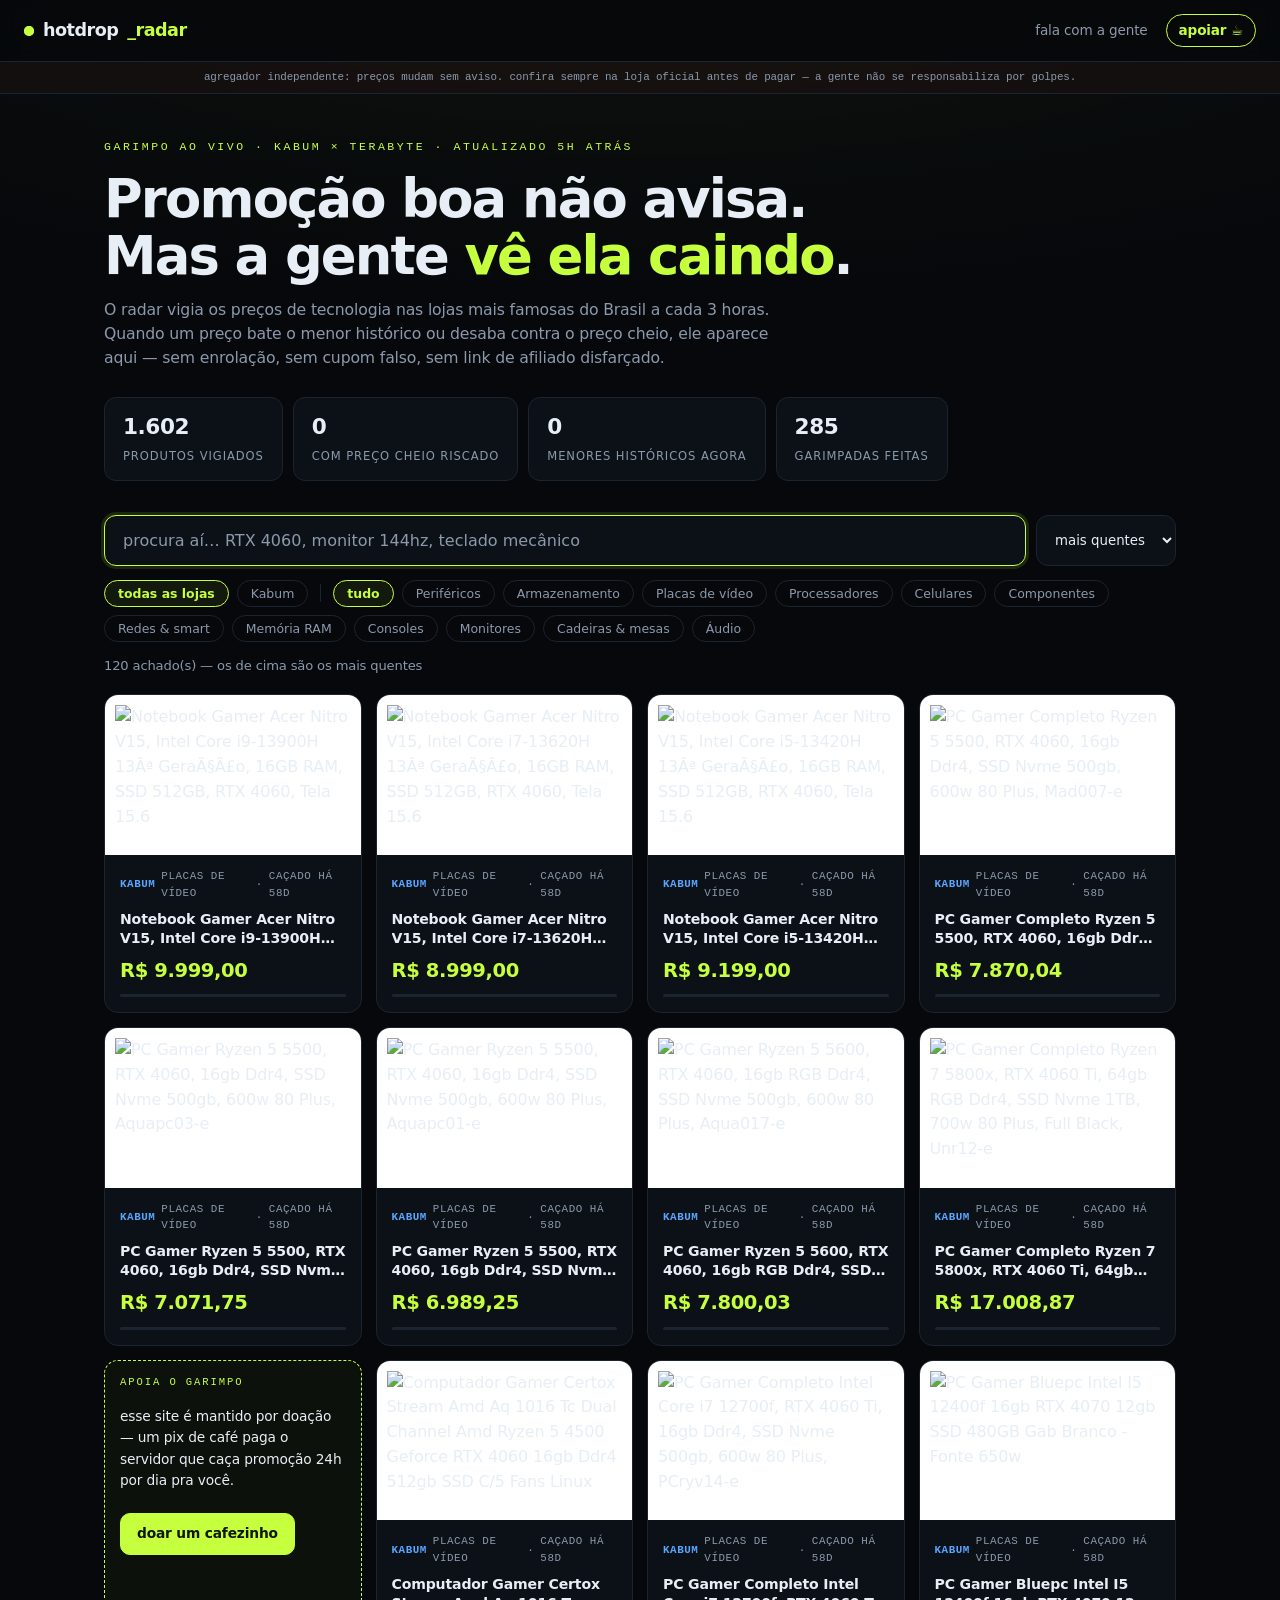
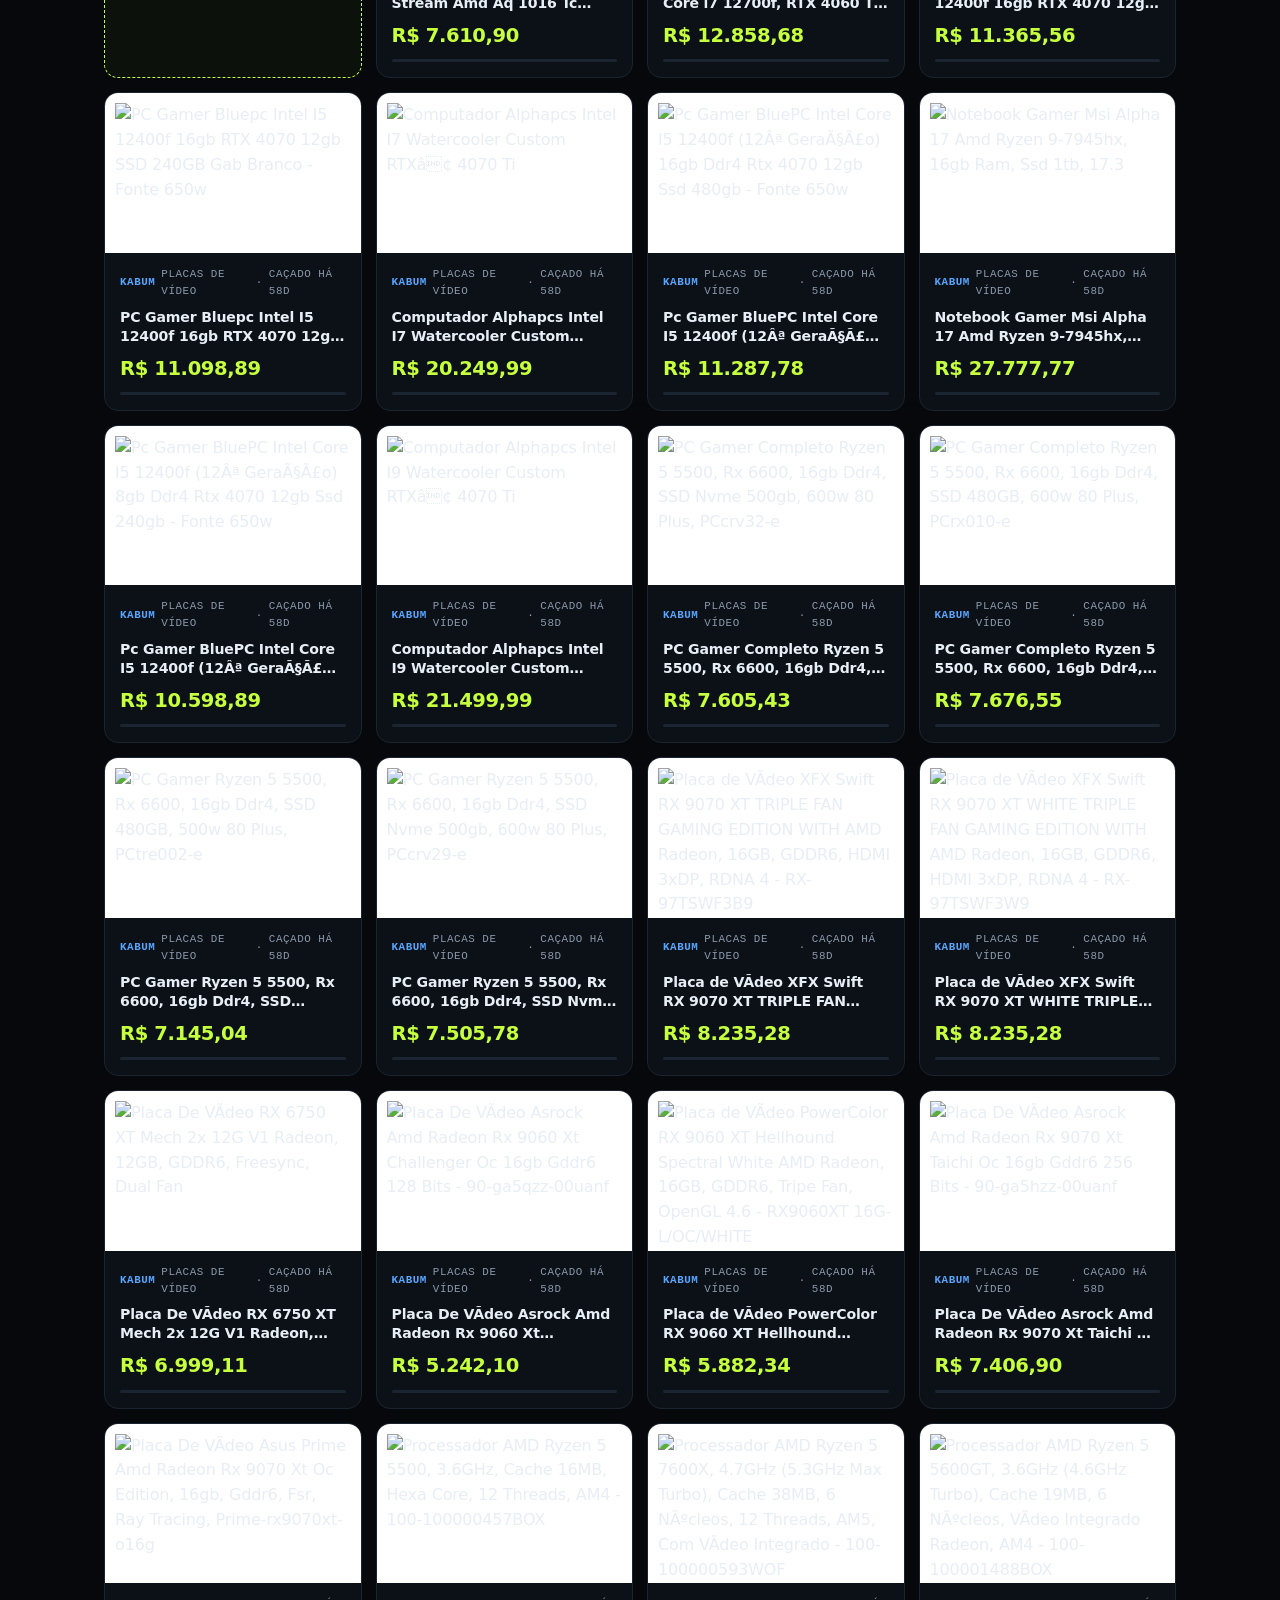
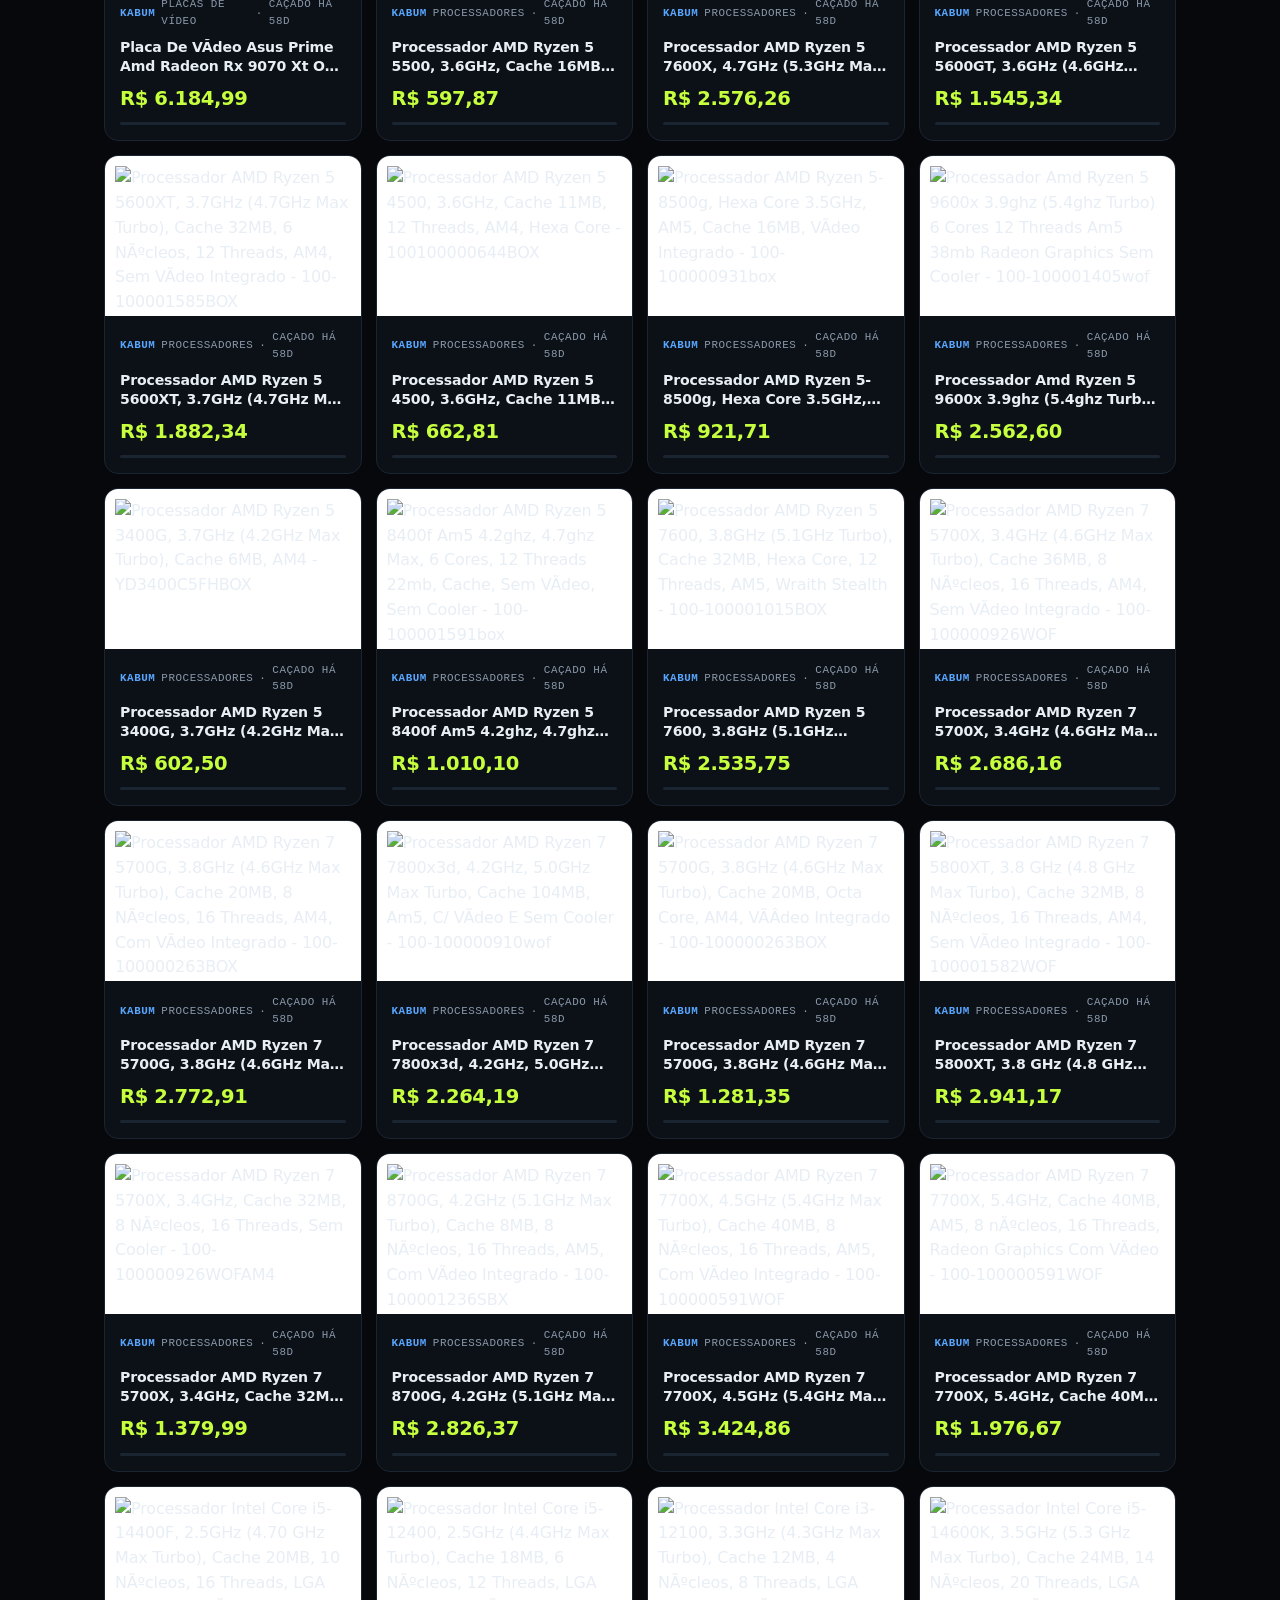
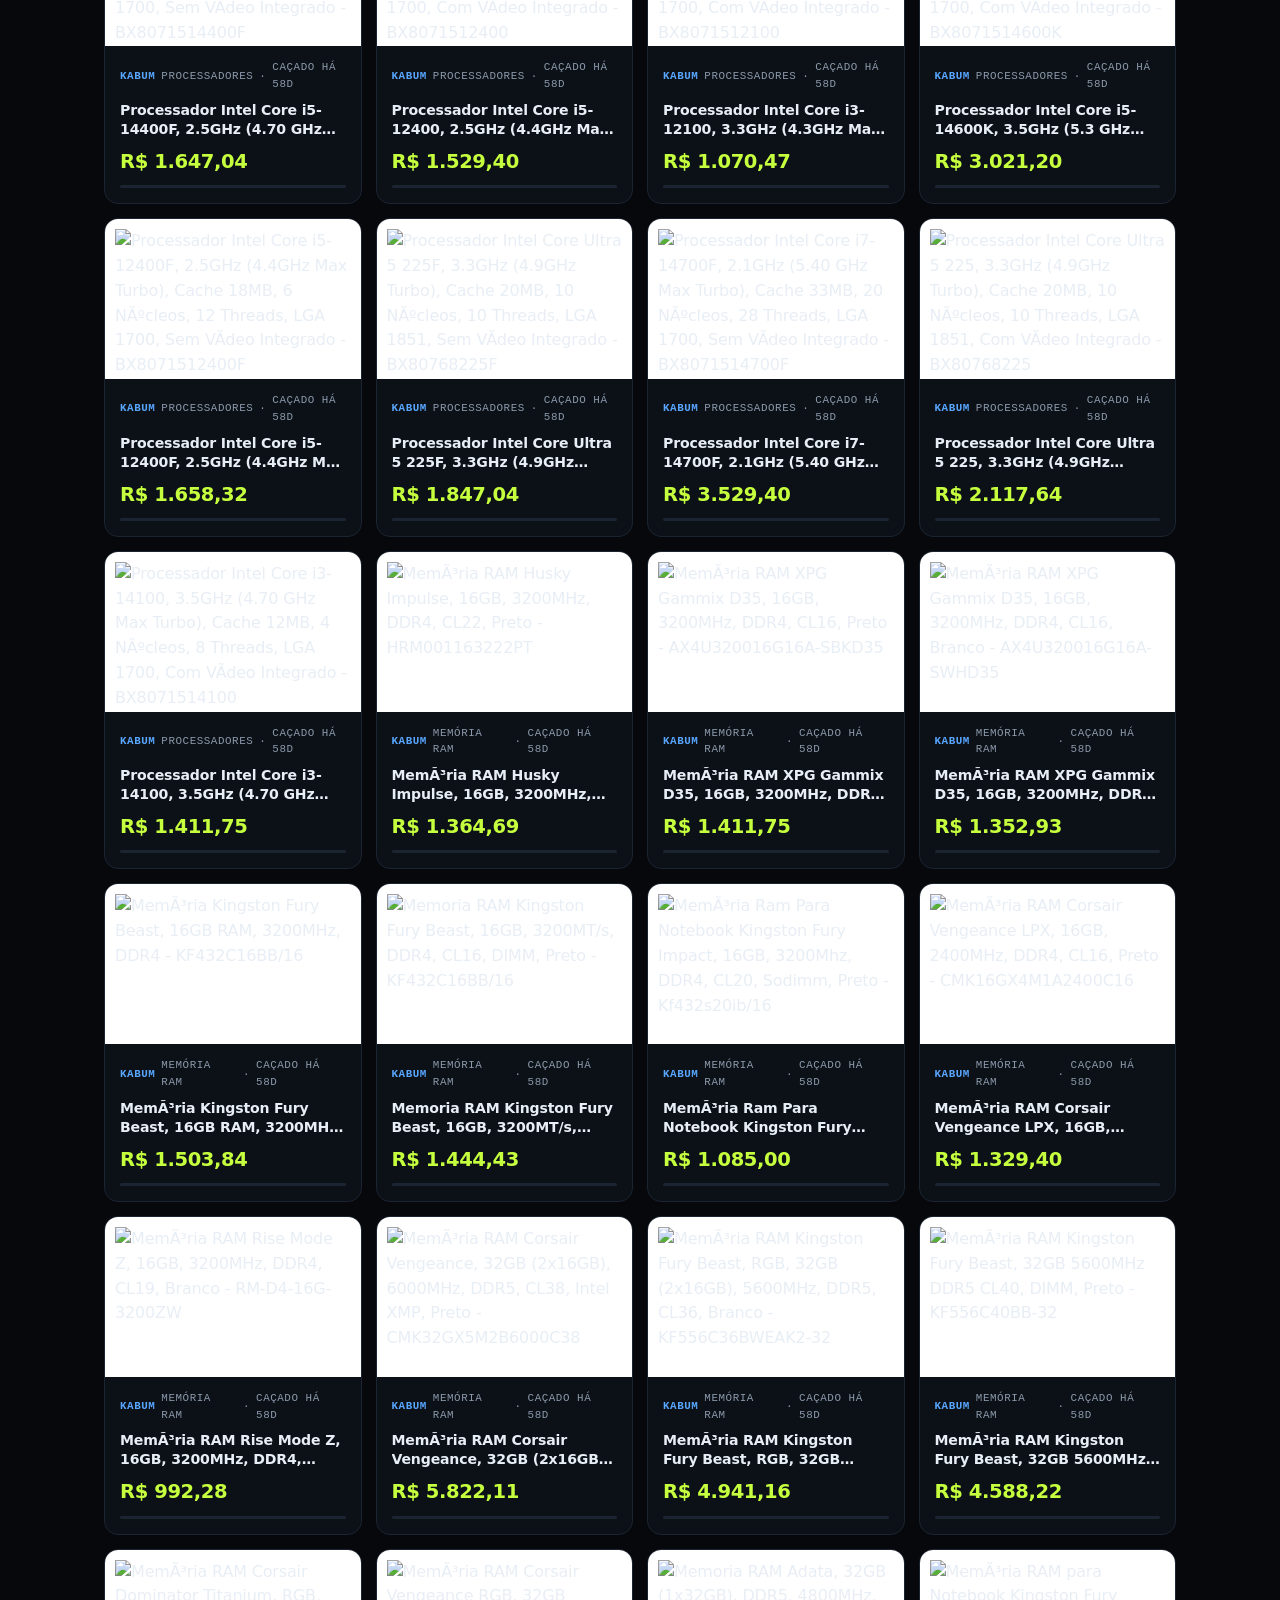
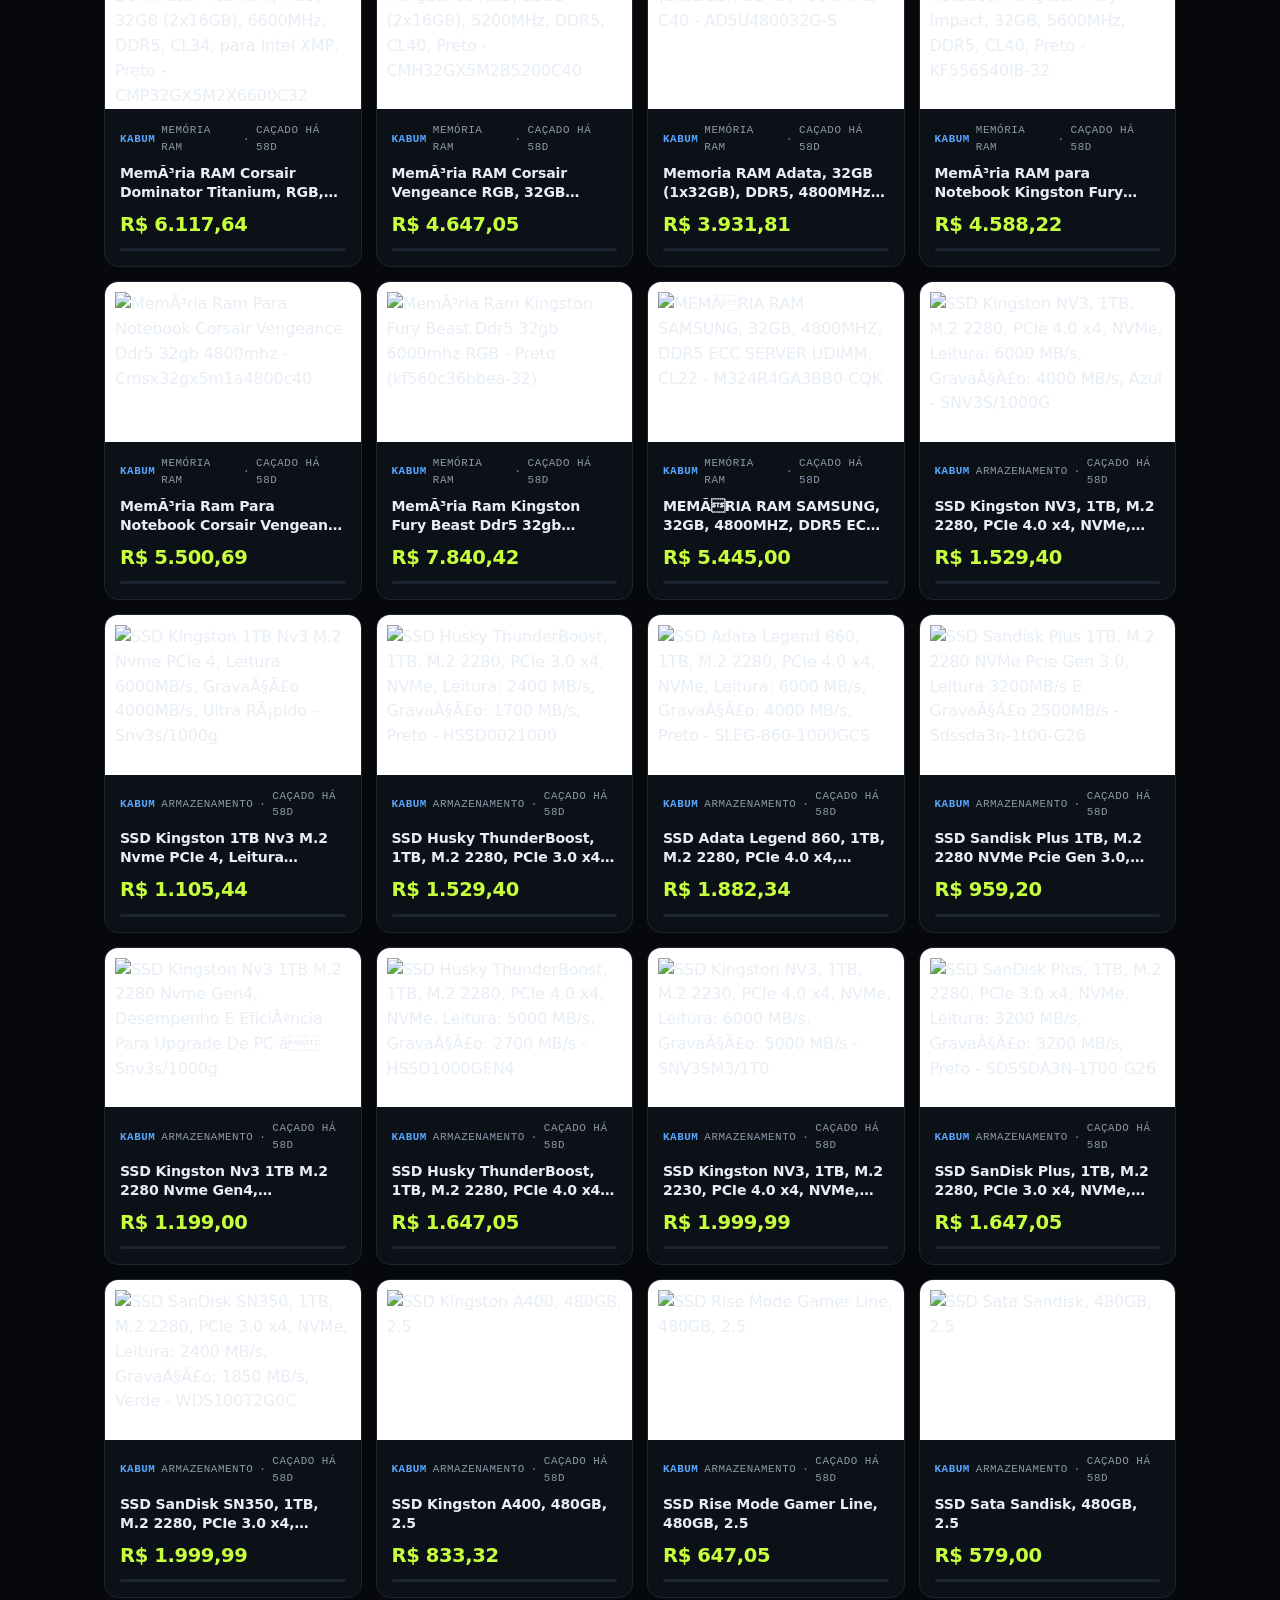
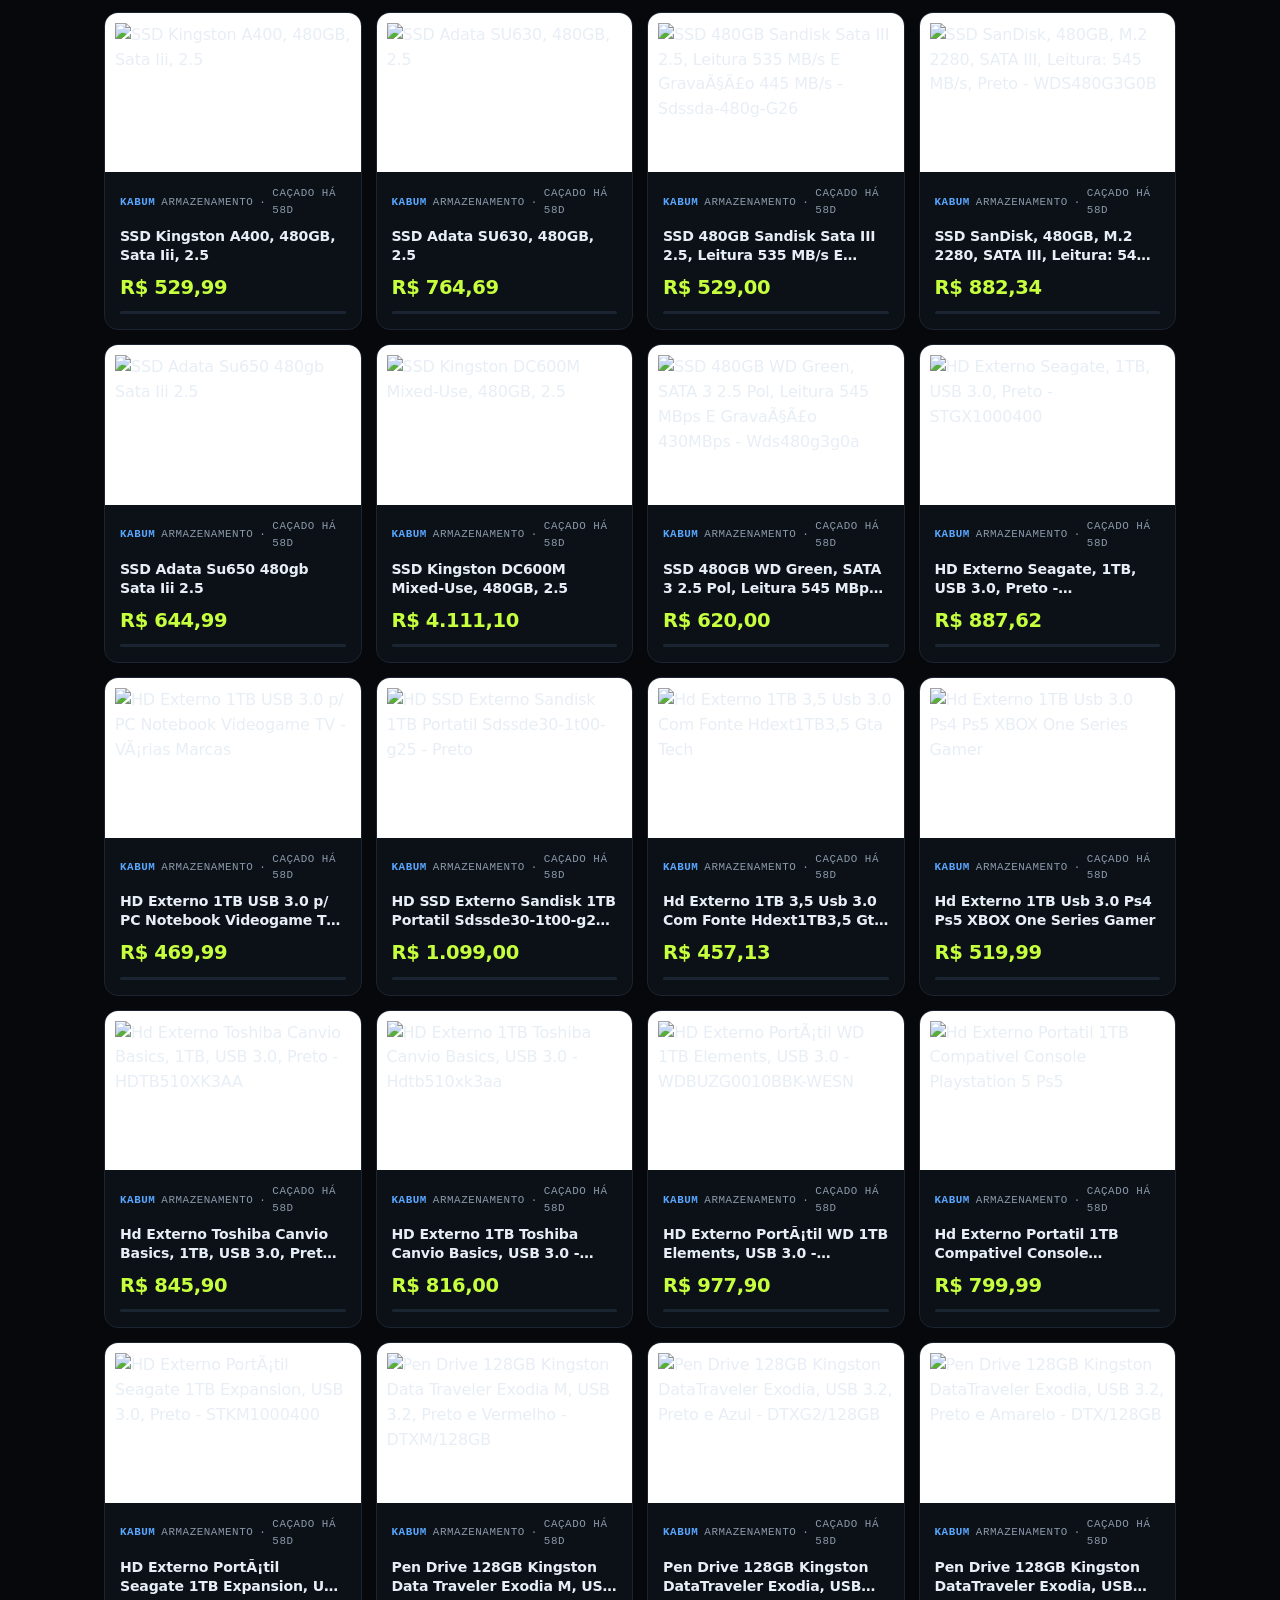
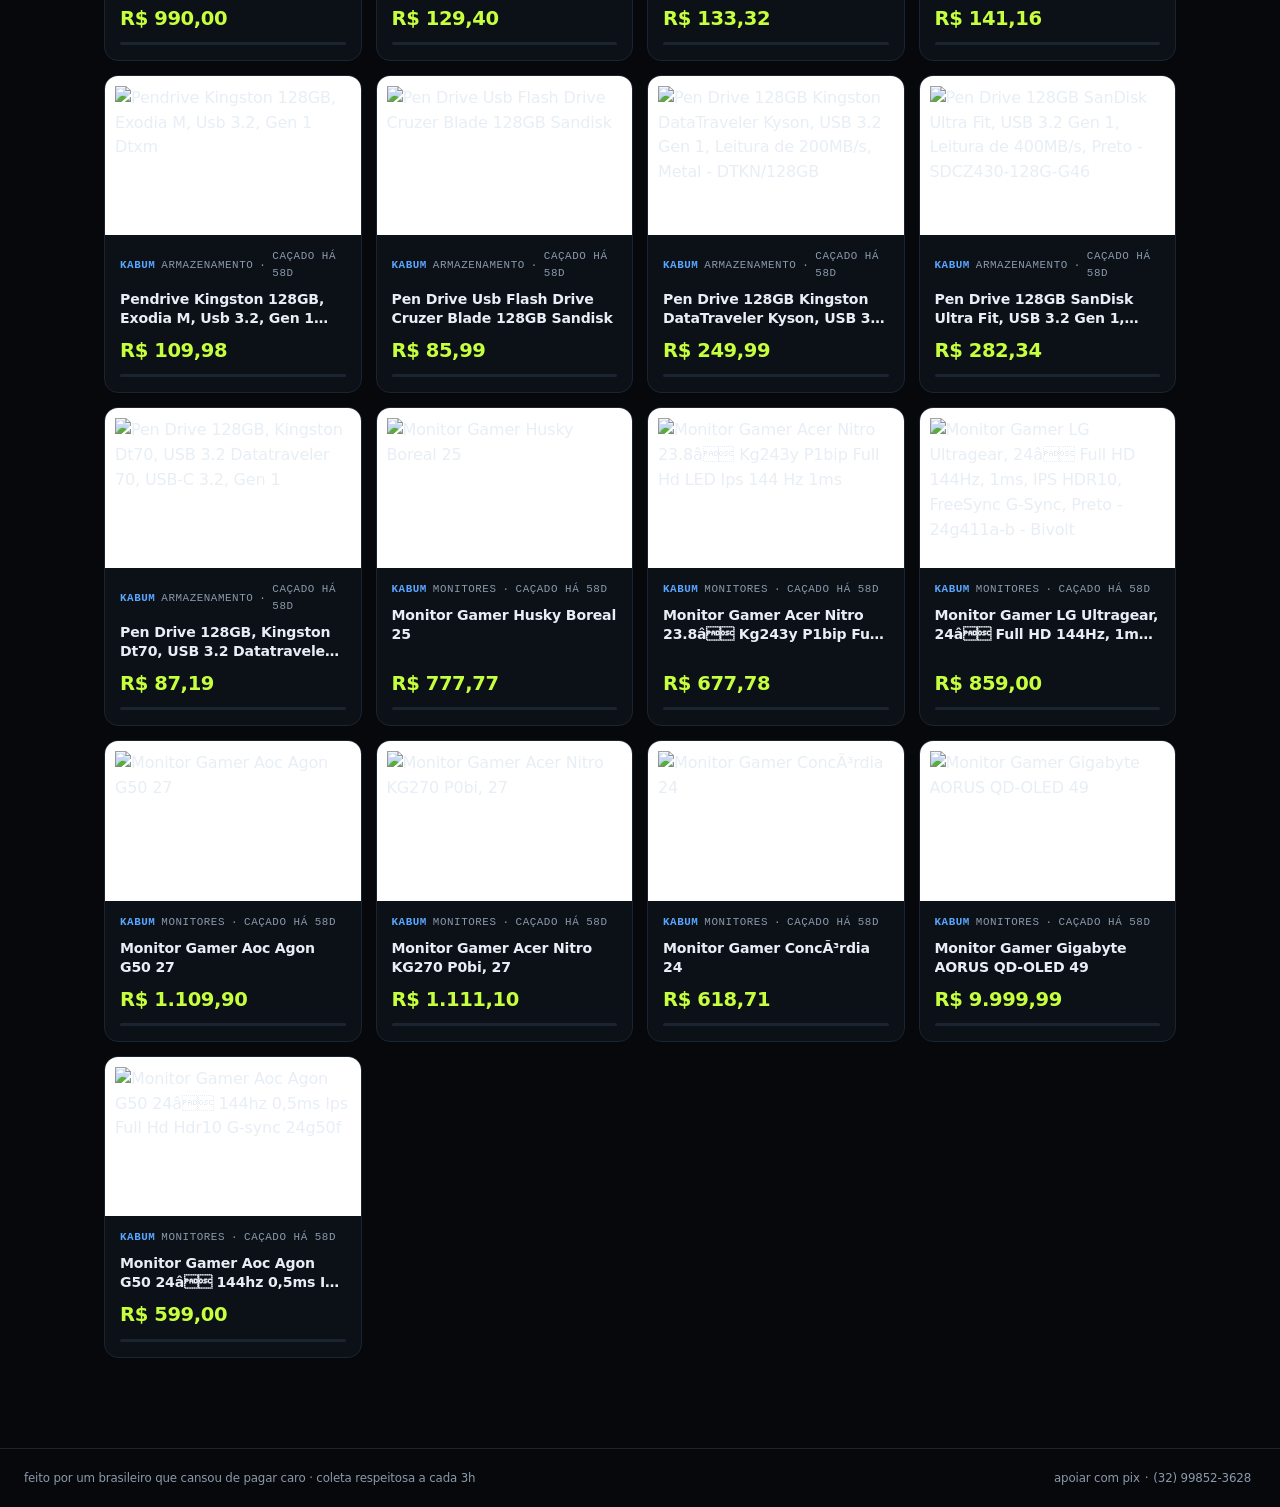
==== commit 503a3cc1: "deploy: 2026-10-09T20:57:37Z" ====
--- a/index.html
+++ b/index.html
@@ -1 +1 @@
-<!DOCTYPE html><!--8DQBmTRvfuYIA5HAeqRox--><html lang="pt-BR"><head><meta charSet="utf-8"/><meta name="viewport" content="width=device-width, initial-scale=1"/><link rel="stylesheet" href="/_next/static/css/8d5b94d365dec0a6.css" data-precedence="next"/><link rel="preload" as="script" fetchPriority="low" href="/_next/static/chunks/webpack-74c939c87fa0092a.js"/><script src="/_next/static/chunks/4bd1b696-c023c6e3521b1417.js" async=""></script><script src="/_next/static/chunks/255-a70cfdedd3f61710.js" async=""></script><script src="/_next/static/chunks/main-app-e3cc17a3c87e313b.js" async=""></script><script src="/_next/static/chunks/619-ba102abea3e3d0e4.js" async=""></script><script src="/_next/static/chunks/app/layout-c7897941d5804c41.js" async=""></script><script src="/_next/static/chunks/app/page-b78c336a2f8b9c42.js" async=""></script><title>HotDrop Radar — promoções de tech caçadas ao vivo</title><meta name="description" content="O radar vigia os preços de tecnologia na Kabum e Terabyte a cada 3 horas e mostra quando um preço bate o menor histórico. Grátis, sem cadastro."/><script src="/_next/static/chunks/polyfills-42372ed130431b0a.js" noModule=""></script></head><body><div hidden=""><!--$--><!--/$--></div><header class="nav"><a class="brand" href="/"><span class="brand-dot"></span>hotdrop<span class="brand-accent">_radar</span></a><nav><a href="https://wa.me/5532998523628" target="_blank" rel="noopener noreferrer">fala com a gente</a><a class="cta-mini" href="/apoiar">apoiar ☕</a></nav></header><div class="disclaimer-strip" role="note">agregador independente: preços mudam sem aviso. confira sempre na loja oficial antes de pagar — a gente não se responsabiliza por golpes.</div><main><section class="hero"><p class="kicker">garimpo ao vivo · kabum × terabyte · atualizado <!-- -->7h atrás</p><h1>Promoção boa não avisa.<br/>Mas a gente <em>vê ela caindo</em>.</h1><p class="sub">O radar vigia os preços de tecnologia nas lojas mais famosas do Brasil a cada 3 horas. Quando um preço bate o menor histórico ou desaba contra o preço cheio, ele aparece aqui — sem enrolação, sem cupom falso, sem link de afiliado disfarçado.</p><div class="statsbar"><div class="stat"><b>1.602</b><span>produtos vigiados</span></div><div class="stat"><b>0</b><span>com preço cheio riscado</span></div><div class="stat"><b>0</b><span>menores históricos agora</span></div><div class="stat"><b>284</b><span>garimpadas feitas</span></div></div></section><div class="searchbox"><input type="search" placeholder="procura aí… RTX 4060, monitor 144hz, teclado mecânico" aria-label="buscar promoção" autofocus="" value=""/><select aria-label="ordenar"><option value="score" selected="">mais quentes</option><option value="price">menor preço</option></select></div><div class="chips"><button class="chip on">todas as lojas</button><button class="chip ">Kabum</button><span class="chip-divider"></span><button class="chip on">tudo</button><button class="chip ">Periféricos</button><button class="chip ">Armazenamento</button><button class="chip ">Placas de vídeo</button><button class="chip ">Processadores</button><button class="chip ">Celulares</button><button class="chip ">Componentes</button><button class="chip ">Redes &amp; smart</button><button class="chip ">Memória RAM</button><button class="chip ">Consoles</button><button class="chip ">Monitores</button><button class="chip ">Cadeiras &amp; mesas</button><button class="chip ">Áudio</button></div><p class="result-line">120<!-- --> achado(s)<!-- --> — os de cima são os mais quentes</p><div class="grid"><article class="card"><a href="https://www.kabum.com.br/produto/892575/notebook-acer-nitro-v15-intel-core-i9-13900h-de-13-g-16gb-ssd-512gb-rtx4060-tela-15-6-full-hd-windows-11-home-anv15-52-96aq" target="_blank" rel="noopener noreferrer" class="card-img"><img src="https://images.kabum.com.br/produtos/fotos/sync_mirakl/892575/xlarge/Notebook-Gamer-Acer-Nitro-V15-Intel-Core-i9-13900H-13-Gera-o-16GB-RAM-SSD-512GB-RTX-4060-Tela-15-6-Full-HD-Windows-11-Home-ANV15-52-96AQ_1790094519.jpg" alt="Notebook Gamer Acer Nitro V15, Intel Core i9-13900H 13Âª GeraÃ§Ã£o, 16GB RAM, SSD 512GB, RTX 4060, Tela 15.6" loading="lazy"/></a><div class="card-body"><div class="card-meta"><span class="store-tag s-kabum">Kabum</span><span>Placas de vídeo</span><span>·</span><span>caçado <!-- -->há 7h</span></div><a href="https://www.kabum.com.br/produto/892575/notebook-acer-nitro-v15-intel-core-i9-13900h-de-13-g-16gb-ssd-512gb-rtx4060-tela-15-6-full-hd-windows-11-home-anv15-52-96aq" target="_blank" rel="noopener noreferrer" class="card-title">Notebook Gamer Acer Nitro V15, Intel Core i9-13900H 13Âª GeraÃ§Ã£o, 16GB RAM, SSD 512GB, RTX 4060, Tela 15.6</a><div class="prices"><b class="now">R$ 9.999,00</b></div><div class="scorebar" aria-label="pontuação 0"><i style="width:0%"></i></div></div></article><article class="card"><a href="https://www.kabum.com.br/produto/912258/notebook-gamer-acer-nitro-v15-intel-core-i7-13620h-13-geracao-16gb-ram-ssd-512gb-rtx-4060-tela-15-6-full-hd-165hz-linux-anv15-52-790m" target="_blank" rel="noopener noreferrer" class="card-img"><img src="https://images.kabum.com.br/produtos/fotos/sync_mirakl/912258/xlarge/Notebook-Gamer-Acer-Nitro-V15-Intel-Core-i7-13620H-13-Gera-o-16GB-RAM-SSD-512GB-RTX-4060-Tela-15-6-Full-HD-165Hz-Linux-ANV15-52-790M_1790097524.jpg" alt="Notebook Gamer Acer Nitro V15, Intel Core i7-13620H 13Âª GeraÃ§Ã£o, 16GB RAM, SSD 512GB, RTX 4060, Tela 15.6" loading="lazy"/></a><div class="card-body"><div class="card-meta"><span class="store-tag s-kabum">Kabum</span><span>Placas de vídeo</span><span>·</span><span>caçado <!-- -->há 7h</span></div><a href="https://www.kabum.com.br/produto/912258/notebook-gamer-acer-nitro-v15-intel-core-i7-13620h-13-geracao-16gb-ram-ssd-512gb-rtx-4060-tela-15-6-full-hd-165hz-linux-anv15-52-790m" target="_blank" rel="noopener noreferrer" class="card-title">Notebook Gamer Acer Nitro V15, Intel Core i7-13620H 13Âª GeraÃ§Ã£o, 16GB RAM, SSD 512GB, RTX 4060, Tela 15.6</a><div class="prices"><b class="now">R$ 8.999,00</b></div><div class="scorebar" aria-label="pontuação 0"><i style="width:0%"></i></div></div></article><article class="card"><a href="https://www.kabum.com.br/produto/912257/notebook-gamer-acer-nitro-v15-anv15-52-52vn-intel-core-i5-13420h-13-g-512-gb-ssd-16-gb-ram-rtx-4060-15-6-" target="_blank" rel="noopener noreferrer" class="card-img"><img src="https://images.kabum.com.br/produtos/fotos/sync_mirakl/912257/xlarge/Notebook-Gamer-Acer-Nitro-V15-Intel-Core-i5-13420H-13-Gera-o-16GB-RAM-SSD-512GB-RTX-4060-Tela-15-6-Full-HD-165Hz-Linux-ANV15-52-52VN_1790095121.jpg" alt="Notebook Gamer Acer Nitro V15, Intel Core i5-13420H 13Âª GeraÃ§Ã£o, 16GB RAM, SSD 512GB, RTX 4060, Tela 15.6" loading="lazy"/></a><div class="card-body"><div class="card-meta"><span class="store-tag s-kabum">Kabum</span><span>Placas de vídeo</span><span>·</span><span>caçado <!-- -->há 7h</span></div><a href="https://www.kabum.com.br/produto/912257/notebook-gamer-acer-nitro-v15-anv15-52-52vn-intel-core-i5-13420h-13-g-512-gb-ssd-16-gb-ram-rtx-4060-15-6-" target="_blank" rel="noopener noreferrer" class="card-title">Notebook Gamer Acer Nitro V15, Intel Core i5-13420H 13Âª GeraÃ§Ã£o, 16GB RAM, SSD 512GB, RTX 4060, Tela 15.6</a><div class="prices"><b class="now">R$ 9.199,00</b></div><div class="scorebar" aria-label="pontuação 0"><i style="width:0%"></i></div></div></article><article class="card"><a href="https://www.kabum.com.br/produto/705112/pc-gamer-completo-ryzen-5-5500-rtx-4060-16gb-ddr4-ssd-nvme-500gb-600w-80-plus-mad007-e" target="_blank" rel="noopener noreferrer" class="card-img"><img src="https://images.kabum.com.br/produtos/fotos/sync_mirakl/705112/xlarge/PC-Gamer-Completo-Ryzen-5-5500-RTX-4060-16gb-Ddr4-SSD-Nvme-500gb-600w-80-Plus-Mad007-e_1781619818.png" alt="PC Gamer Completo Ryzen 5 5500, RTX 4060, 16gb Ddr4, SSD Nvme 500gb, 600w 80 Plus, Mad007-e" loading="lazy"/></a><div class="card-body"><div class="card-meta"><span class="store-tag s-kabum">Kabum</span><span>Placas de vídeo</span><span>·</span><span>caçado <!-- -->há 7h</span></div><a href="https://www.kabum.com.br/produto/705112/pc-gamer-completo-ryzen-5-5500-rtx-4060-16gb-ddr4-ssd-nvme-500gb-600w-80-plus-mad007-e" target="_blank" rel="noopener noreferrer" class="card-title">PC Gamer Completo Ryzen 5 5500, RTX 4060, 16gb Ddr4, SSD Nvme 500gb, 600w 80 Plus, Mad007-e</a><div class="prices"><b class="now">R$ 7.870,04</b></div><div class="scorebar" aria-label="pontuação 0"><i style="width:0%"></i></div></div></article><article class="card"><a href="https://www.kabum.com.br/produto/697208/pc-gamer-ryzen-5-5500-rtx-4060-16gb-ddr4-ssd-nvme-500gb-600w-80-plus-aquapc03-e" target="_blank" rel="noopener noreferrer" class="card-img"><img src="https://images.kabum.com.br/produtos/fotos/sync_mirakl/697208/xlarge/PC-Gamer-Ryzen-5-5500-RTX-4060-16gb-Ddr4-SSD-Nvme-500gb-600w-80-Plus-Aquapc03-e_1790774326.webp" alt="PC Gamer Ryzen 5 5500, RTX 4060, 16gb Ddr4, SSD Nvme 500gb, 600w 80 Plus, Aquapc03-e" loading="lazy"/></a><div class="card-body"><div class="card-meta"><span class="store-tag s-kabum">Kabum</span><span>Placas de vídeo</span><span>·</span><span>caçado <!-- -->há 7h</span></div><a href="https://www.kabum.com.br/produto/697208/pc-gamer-ryzen-5-5500-rtx-4060-16gb-ddr4-ssd-nvme-500gb-600w-80-plus-aquapc03-e" target="_blank" rel="noopener noreferrer" class="card-title">PC Gamer Ryzen 5 5500, RTX 4060, 16gb Ddr4, SSD Nvme 500gb, 600w 80 Plus, Aquapc03-e</a><div class="prices"><b class="now">R$ 7.071,75</b></div><div class="scorebar" aria-label="pontuação 0"><i style="width:0%"></i></div></div></article><article class="card"><a href="https://www.kabum.com.br/produto/697183/pc-gamer-ryzen-5-5500-rtx-4060-16gb-ddr4-ssd-nvme-500gb-600w-80-plus-aquapc01-e" target="_blank" rel="noopener noreferrer" class="card-img"><img src="https://images.kabum.com.br/produtos/fotos/sync_mirakl/697183/xlarge/PC-Gamer-Ryzen-5-5500-RTX-4060-16gb-Ddr4-SSD-Nvme-500gb-600w-80-Plus-Aquapc01-e_1790688822.webp" alt="PC Gamer Ryzen 5 5500, RTX 4060, 16gb Ddr4, SSD Nvme 500gb, 600w 80 Plus, Aquapc01-e" loading="lazy"/></a><div class="card-body"><div class="card-meta"><span class="store-tag s-kabum">Kabum</span><span>Placas de vídeo</span><span>·</span><span>caçado <!-- -->há 7h</span></div><a href="https://www.kabum.com.br/produto/697183/pc-gamer-ryzen-5-5500-rtx-4060-16gb-ddr4-ssd-nvme-500gb-600w-80-plus-aquapc01-e" target="_blank" rel="noopener noreferrer" class="card-title">PC Gamer Ryzen 5 5500, RTX 4060, 16gb Ddr4, SSD Nvme 500gb, 600w 80 Plus, Aquapc01-e</a><div class="prices"><b class="now">R$ 6.989,25</b></div><div class="scorebar" aria-label="pontuação 0"><i style="width:0%"></i></div></div></article><article class="card"><a href="https://www.kabum.com.br/produto/1024982/pc-gamer-ryzen-5-5600-rtx-4060-16gb-rgb-ddr4-ssd-nvme-500gb-600w-80-plus-aqua017-e" target="_blank" rel="noopener noreferrer" class="card-img"><img src="https://images.kabum.com.br/produtos/fotos/sync_mirakl/1024982/xlarge/PC-Gamer-Ryzen-5-5600-RTX-4060-16gb-RGB-Ddr4-SSD-Nvme-500gb-600w-80-Plus-Aqua017-e_1791401628.jpg" alt="PC Gamer Ryzen 5 5600, RTX 4060, 16gb RGB Ddr4, SSD Nvme 500gb, 600w 80 Plus, Aqua017-e" loading="lazy"/></a><div class="card-body"><div class="card-meta"><span class="store-tag s-kabum">Kabum</span><span>Placas de vídeo</span><span>·</span><span>caçado <!-- -->há 7h</span></div><a href="https://www.kabum.com.br/produto/1024982/pc-gamer-ryzen-5-5600-rtx-4060-16gb-rgb-ddr4-ssd-nvme-500gb-600w-80-plus-aqua017-e" target="_blank" rel="noopener noreferrer" class="card-title">PC Gamer Ryzen 5 5600, RTX 4060, 16gb RGB Ddr4, SSD Nvme 500gb, 600w 80 Plus, Aqua017-e</a><div class="prices"><b class="now">R$ 7.800,03</b></div><div class="scorebar" aria-label="pontuação 0"><i style="width:0%"></i></div></div></article><article class="card"><a href="https://www.kabum.com.br/produto/705095/pc-gamer-completo-ryzen-7-5800x-rtx-4060-ti-64gb-rgb-ddr4-ssd-nvme-1tb-700w-80-plus-full-black-unr12-e" target="_blank" rel="noopener noreferrer" class="card-img"><img src="https://images.kabum.com.br/produtos/fotos/sync_mirakl/705095/xlarge/PC-Gamer-Completo-Ryzen-7-5800x-RTX-4060-Ti-64gb-RGB-Ddr4-SSD-Nvme-1TB-700w-80-Plus-Full-Black-Unr12-e_1791401621.png" alt="PC Gamer Completo Ryzen 7 5800x, RTX 4060 Ti, 64gb RGB Ddr4, SSD Nvme 1TB, 700w 80 Plus, Full Black, Unr12-e" loading="lazy"/></a><div class="card-body"><div class="card-meta"><span class="store-tag s-kabum">Kabum</span><span>Placas de vídeo</span><span>·</span><span>caçado <!-- -->há 7h</span></div><a href="https://www.kabum.com.br/produto/705095/pc-gamer-completo-ryzen-7-5800x-rtx-4060-ti-64gb-rgb-ddr4-ssd-nvme-1tb-700w-80-plus-full-black-unr12-e" target="_blank" rel="noopener noreferrer" class="card-title">PC Gamer Completo Ryzen 7 5800x, RTX 4060 Ti, 64gb RGB Ddr4, SSD Nvme 1TB, 700w 80 Plus, Full Black, Unr12-e</a><div class="prices"><b class="now">R$ 17.008,87</b></div><div class="scorebar" aria-label="pontuação 0"><i style="width:0%"></i></div></div></article><article class="card donate"><div class="card-body"><p class="donate-kicker">apoia o garimpo</p><p class="donate-copy">esse site é mantido por doação — um pix de café paga o servidor que caça promoção 24h por dia pra você.</p><a class="btn primary donate-btn" href="/apoiar">doar um cafezinho</a></div></article><article class="card"><a href="https://www.kabum.com.br/produto/882920/computador-gamer-certox-stream-amd-aq-1016-tc-dual-channel-amd-ryzen-5-4500-geforce-rtx-4060-16gb-ddr4-512gb-ssd-c-5-fans-linux" target="_blank" rel="noopener noreferrer" class="card-img"><img src="https://images.kabum.com.br/produtos/fotos/sync_mirakl/882920/xlarge/Computador-Gamer-Certox-Stream-Amd-Aq-1016-Tc-Dual-Channel-Amd-Ryzen-5-4500-Geforce-RTX-4060-16gb-Ddr4-512gb-SSD-C-5-Fans-Linux_1770930081.jpg" alt="Computador Gamer Certox Stream Amd Aq 1016 Tc Dual Channel Amd Ryzen 5 4500 Geforce RTX 4060 16gb Ddr4 512gb SSD C/5 Fans Linux" loading="lazy"/></a><div class="card-body"><div class="card-meta"><span class="store-tag s-kabum">Kabum</span><span>Placas de vídeo</span><span>·</span><span>caçado <!-- -->há 7h</span></div><a href="https://www.kabum.com.br/produto/882920/computador-gamer-certox-stream-amd-aq-1016-tc-dual-channel-amd-ryzen-5-4500-geforce-rtx-4060-16gb-ddr4-512gb-ssd-c-5-fans-linux" target="_blank" rel="noopener noreferrer" class="card-title">Computador Gamer Certox Stream Amd Aq 1016 Tc Dual Channel Amd Ryzen 5 4500 Geforce RTX 4060 16gb Ddr4 512gb SSD C/5 Fans Linux</a><div class="prices"><b class="now">R$ 7.610,90</b></div><div class="scorebar" aria-label="pontuação 0"><i style="width:0%"></i></div></div></article><article class="card"><a href="https://www.kabum.com.br/produto/705064/pc-gamer-completo-intel-core-i7-12700f-rtx-4060-ti-16gb-ddr4-ssd-nvme-500gb-600w-80-plus-pcryv14-e" target="_blank" rel="noopener noreferrer" class="card-img"><img src="https://images.kabum.com.br/produtos/fotos/sync_mirakl/705064/xlarge/PC-Gamer-Completo-Intel-Core-i7-12700f-RTX-4060-Ti-16gb-Ddr4-SSD-Nvme-500gb-600w-80-Plus-PCryv14-e_1791401625.png" alt="PC Gamer Completo Intel Core i7 12700f, RTX 4060 Ti, 16gb Ddr4, SSD Nvme 500gb, 600w 80 Plus, PCryv14-e" loading="lazy"/></a><div class="card-body"><div class="card-meta"><span class="store-tag s-kabum">Kabum</span><span>Placas de vídeo</span><span>·</span><span>caçado <!-- -->há 7h</span></div><a href="https://www.kabum.com.br/produto/705064/pc-gamer-completo-intel-core-i7-12700f-rtx-4060-ti-16gb-ddr4-ssd-nvme-500gb-600w-80-plus-pcryv14-e" target="_blank" rel="noopener noreferrer" class="card-title">PC Gamer Completo Intel Core i7 12700f, RTX 4060 Ti, 16gb Ddr4, SSD Nvme 500gb, 600w 80 Plus, PCryv14-e</a><div class="prices"><b class="now">R$ 12.858,68</b></div><div class="scorebar" aria-label="pontuação 0"><i style="width:0%"></i></div></div></article><article class="card"><a href="https://www.kabum.com.br/produto/629834/pc-gamer-bluepc-intel-i5-12400f-16gb-rtx-4070-12gb-ssd-480gb-gab-branco-fonte-650w" target="_blank" rel="noopener noreferrer" class="card-img"><img src="https://images.kabum.com.br/produtos/fotos/sync_mirakl/629834/PC-Gamer-Bluepc-Intel-I5-12400f-16gb-RTX-4070-12gb-SSD-480GB-Gab-Branco-Fonte-650w_1724758362_gg.jpg" alt="PC Gamer Bluepc Intel I5 12400f 16gb RTX 4070 12gb SSD 480GB Gab Branco - Fonte 650w" loading="lazy"/></a><div class="card-body"><div class="card-meta"><span class="store-tag s-kabum">Kabum</span><span>Placas de vídeo</span><span>·</span><span>caçado <!-- -->há 7h</span></div><a href="https://www.kabum.com.br/produto/629834/pc-gamer-bluepc-intel-i5-12400f-16gb-rtx-4070-12gb-ssd-480gb-gab-branco-fonte-650w" target="_blank" rel="noopener noreferrer" class="card-title">PC Gamer Bluepc Intel I5 12400f 16gb RTX 4070 12gb SSD 480GB Gab Branco - Fonte 650w</a><div class="prices"><b class="now">R$ 11.365,56</b></div><div class="scorebar" aria-label="pontuação 0"><i style="width:0%"></i></div></div></article><article class="card"><a href="https://www.kabum.com.br/produto/629823/pc-gamer-bluepc-intel-i5-12400f-16gb-rtx-4070-12gb-ssd-240gb-gab-branco-fonte-650w" target="_blank" rel="noopener noreferrer" class="card-img"><img src="https://images.kabum.com.br/produtos/fotos/sync_mirakl/629823/PC-Gamer-Bluepc-Intel-I5-12400f-16gb-RTX-4070-12gb-SSD-240GB-Gab-Branco-Fonte-650w_1724758515_gg.jpg" alt="PC Gamer Bluepc Intel I5 12400f 16gb RTX 4070 12gb SSD 240GB Gab Branco - Fonte 650w" loading="lazy"/></a><div class="card-body"><div class="card-meta"><span class="store-tag s-kabum">Kabum</span><span>Placas de vídeo</span><span>·</span><span>caçado <!-- -->há 7h</span></div><a href="https://www.kabum.com.br/produto/629823/pc-gamer-bluepc-intel-i5-12400f-16gb-rtx-4070-12gb-ssd-240gb-gab-branco-fonte-650w" target="_blank" rel="noopener noreferrer" class="card-title">PC Gamer Bluepc Intel I5 12400f 16gb RTX 4070 12gb SSD 240GB Gab Branco - Fonte 650w</a><div class="prices"><b class="now">R$ 11.098,89</b></div><div class="scorebar" aria-label="pontuação 0"><i style="width:0%"></i></div></div></article><article class="card"><a href="https://www.kabum.com.br/produto/583489/computador-alphapcs-intel-i7-watercooler-custom-rtx-4070-ti" target="_blank" rel="noopener noreferrer" class="card-img"><img src="https://images.kabum.com.br/produtos/fotos/sync_mirakl/583489/Computador-Alphapcs-Intel-I7-Watercooler-Custom-RTX-4070-Ti_1718107842_gg.jpg" alt="Computador Alphapcs Intel I7 Watercooler Custom RTXâ¢ 4070 Ti" loading="lazy"/></a><div class="card-body"><div class="card-meta"><span class="store-tag s-kabum">Kabum</span><span>Placas de vídeo</span><span>·</span><span>caçado <!-- -->há 7h</span></div><a href="https://www.kabum.com.br/produto/583489/computador-alphapcs-intel-i7-watercooler-custom-rtx-4070-ti" target="_blank" rel="noopener noreferrer" class="card-title">Computador Alphapcs Intel I7 Watercooler Custom RTXâ¢ 4070 Ti</a><div class="prices"><b class="now">R$ 20.249,99</b></div><div class="scorebar" aria-label="pontuação 0"><i style="width:0%"></i></div></div></article><article class="card"><a href="https://www.kabum.com.br/produto/587176/pc-gamer-bluepc-intel-core-i5-12400f-12-geracao-16gb-ddr4-rtx-4070-12gb-ssd-480gb-fonte-650w" target="_blank" rel="noopener noreferrer" class="card-img"><img src="https://images.kabum.com.br/produtos/fotos/sync_mirakl/587176/Pc-Gamer-BluePC-Intel-Core-I5-12400f-12-Gera-o-16gb-Ddr4-Rtx-4070-12gb-Ssd-480gb-Fonte-650w_1724695653_gg.jpg" alt="Pc Gamer BluePC Intel Core I5 12400f (12Âª GeraÃ§Ã£o) 16gb Ddr4 Rtx 4070 12gb Ssd 480gb - Fonte 650w" loading="lazy"/></a><div class="card-body"><div class="card-meta"><span class="store-tag s-kabum">Kabum</span><span>Placas de vídeo</span><span>·</span><span>caçado <!-- -->há 7h</span></div><a href="https://www.kabum.com.br/produto/587176/pc-gamer-bluepc-intel-core-i5-12400f-12-geracao-16gb-ddr4-rtx-4070-12gb-ssd-480gb-fonte-650w" target="_blank" rel="noopener noreferrer" class="card-title">Pc Gamer BluePC Intel Core I5 12400f (12Âª GeraÃ§Ã£o) 16gb Ddr4 Rtx 4070 12gb Ssd 480gb - Fonte 650w</a><div class="prices"><b class="now">R$ 11.287,78</b></div><div class="scorebar" aria-label="pontuação 0"><i style="width:0%"></i></div></div></article><article class="card"><a href="https://www.kabum.com.br/produto/620569/notebook-gamer-msi-alpha-17-amd-ryzen-9-7945hx-16gb-ram-ssd-1tb-17-3-qhd-240hz-geforce-rtx-4070-win-11h-preto-9s7-17kk11-057" target="_blank" rel="noopener noreferrer" class="card-img"><img src="https://images.kabum.com.br/produtos/fotos/620569/notebook-gamer-msi-alpha-17-amd-ryzen-9-7945hx-16gb-ram-ssd-1tb-17-3-qhd-240hz-rtx-4070-win-11h-preto-9s7-17kk11-057_1730730299_original.jpg" alt="Notebook Gamer Msi Alpha 17 Amd Ryzen 9-7945hx, 16gb Ram, Ssd 1tb, 17.3" loading="lazy"/></a><div class="card-body"><div class="card-meta"><span class="store-tag s-kabum">Kabum</span><span>Placas de vídeo</span><span>·</span><span>caçado <!-- -->há 7h</span></div><a href="https://www.kabum.com.br/produto/620569/notebook-gamer-msi-alpha-17-amd-ryzen-9-7945hx-16gb-ram-ssd-1tb-17-3-qhd-240hz-geforce-rtx-4070-win-11h-preto-9s7-17kk11-057" target="_blank" rel="noopener noreferrer" class="card-title">Notebook Gamer Msi Alpha 17 Amd Ryzen 9-7945hx, 16gb Ram, Ssd 1tb, 17.3</a><div class="prices"><b class="now">R$ 27.777,77</b></div><div class="scorebar" aria-label="pontuação 0"><i style="width:0%"></i></div></div></article><article class="card"><a href="https://www.kabum.com.br/produto/587185/pc-gamer-bluepc-intel-core-i5-12400f-12-geracao-8gb-ddr4-rtx-4070-12gb-ssd-240gb-fonte-650w" target="_blank" rel="noopener noreferrer" class="card-img"><img src="https://images.kabum.com.br/produtos/fotos/sync_mirakl/587185/Pc-Gamer-BluePC-Intel-Core-I5-12400f-12-Gera-o-8gb-Ddr4-Rtx-4070-12gb-Ssd-240gb-Fonte-650w_1724694655_gg.jpg" alt="Pc Gamer BluePC Intel Core I5 12400f (12Âª GeraÃ§Ã£o) 8gb Ddr4 Rtx 4070 12gb Ssd 240gb - Fonte 650w" loading="lazy"/></a><div class="card-body"><div class="card-meta"><span class="store-tag s-kabum">Kabum</span><span>Placas de vídeo</span><span>·</span><span>caçado <!-- -->há 7h</span></div><a href="https://www.kabum.com.br/produto/587185/pc-gamer-bluepc-intel-core-i5-12400f-12-geracao-8gb-ddr4-rtx-4070-12gb-ssd-240gb-fonte-650w" target="_blank" rel="noopener noreferrer" class="card-title">Pc Gamer BluePC Intel Core I5 12400f (12Âª GeraÃ§Ã£o) 8gb Ddr4 Rtx 4070 12gb Ssd 240gb - Fonte 650w</a><div class="prices"><b class="now">R$ 10.598,89</b></div><div class="scorebar" aria-label="pontuação 0"><i style="width:0%"></i></div></div></article><article class="card"><a href="https://www.kabum.com.br/produto/580488/computador-alphapcs-intel-i9-watercooler-custom-rtx-4070-ti" target="_blank" rel="noopener noreferrer" class="card-img"><img src="https://images.kabum.com.br/produtos/fotos/sync_mirakl/580488/Computador-Alphapcs-Intel-I9-Watercooler-Custom-RTX-4070-Ti_1718108127_gg.jpg" alt="Computador Alphapcs Intel I9 Watercooler Custom RTXâ¢ 4070 Ti" loading="lazy"/></a><div class="card-body"><div class="card-meta"><span class="store-tag s-kabum">Kabum</span><span>Placas de vídeo</span><span>·</span><span>caçado <!-- -->há 7h</span></div><a href="https://www.kabum.com.br/produto/580488/computador-alphapcs-intel-i9-watercooler-custom-rtx-4070-ti" target="_blank" rel="noopener noreferrer" class="card-title">Computador Alphapcs Intel I9 Watercooler Custom RTXâ¢ 4070 Ti</a><div class="prices"><b class="now">R$ 21.499,99</b></div><div class="scorebar" aria-label="pontuação 0"><i style="width:0%"></i></div></div></article><article class="card"><a href="https://www.kabum.com.br/produto/705087/pc-gamer-completo-ryzen-5-5500-rx-6600-16gb-ddr4-ssd-nvme-500gb-600w-80-plus-pccrv32-e" target="_blank" rel="noopener noreferrer" class="card-img"><img src="https://images.kabum.com.br/produtos/fotos/sync_mirakl/705087/xlarge/PC-Gamer-Completo-Ryzen-5-5500-Rx-6600-16gb-Ddr4-SSD-Nvme-500gb-600w-80-Plus-PCcrv32-e_1781619530.webp" alt="PC Gamer Completo Ryzen 5 5500, Rx 6600, 16gb Ddr4, SSD Nvme 500gb, 600w 80 Plus, PCcrv32-e" loading="lazy"/></a><div class="card-body"><div class="card-meta"><span class="store-tag s-kabum">Kabum</span><span>Placas de vídeo</span><span>·</span><span>caçado <!-- -->há 7h</span></div><a href="https://www.kabum.com.br/produto/705087/pc-gamer-completo-ryzen-5-5500-rx-6600-16gb-ddr4-ssd-nvme-500gb-600w-80-plus-pccrv32-e" target="_blank" rel="noopener noreferrer" class="card-title">PC Gamer Completo Ryzen 5 5500, Rx 6600, 16gb Ddr4, SSD Nvme 500gb, 600w 80 Plus, PCcrv32-e</a><div class="prices"><b class="now">R$ 7.605,43</b></div><div class="scorebar" aria-label="pontuação 0"><i style="width:0%"></i></div></div></article><article class="card"><a href="https://www.kabum.com.br/produto/697164/pc-gamer-completo-ryzen-5-5500-rx-6600-16gb-ddr4-ssd-480gb-600w-80-plus-pcrx010-e" target="_blank" rel="noopener noreferrer" class="card-img"><img src="https://images.kabum.com.br/produtos/fotos/sync_mirakl/697164/xlarge/PC-Gamer-Completo-Ryzen-5-5500-Rx-6600-16gb-Ddr4-SSD-480GB-600w-80-Plus-PCrx010-e_1791401632.png" alt="PC Gamer Completo Ryzen 5 5500, Rx 6600, 16gb Ddr4, SSD 480GB, 600w 80 Plus, PCrx010-e" loading="lazy"/></a><div class="card-body"><div class="card-meta"><span class="store-tag s-kabum">Kabum</span><span>Placas de vídeo</span><span>·</span><span>caçado <!-- -->há 7h</span></div><a href="https://www.kabum.com.br/produto/697164/pc-gamer-completo-ryzen-5-5500-rx-6600-16gb-ddr4-ssd-480gb-600w-80-plus-pcrx010-e" target="_blank" rel="noopener noreferrer" class="card-title">PC Gamer Completo Ryzen 5 5500, Rx 6600, 16gb Ddr4, SSD 480GB, 600w 80 Plus, PCrx010-e</a><div class="prices"><b class="now">R$ 7.676,55</b></div><div class="scorebar" aria-label="pontuação 0"><i style="width:0%"></i></div></div></article><article class="card"><a href="https://www.kabum.com.br/produto/1046455/pc-gamer-ryzen-5-5500-rx-6600-16gb-ddr4-ssd-480gb-500w-80-plus-pctre002-e" target="_blank" rel="noopener noreferrer" class="card-img"><img src="https://images.kabum.com.br/produtos/fotos/sync_mirakl/1046455/xlarge/PC-Gamer-Ryzen-5-5500-Rx-6600-16gb-Ddr4-SSD-480GB-500w-80-Plus-PCtre002-e_1791401629.jpg" alt="PC Gamer Ryzen 5 5500, Rx 6600, 16gb Ddr4, SSD 480GB, 500w 80 Plus, PCtre002-e" loading="lazy"/></a><div class="card-body"><div class="card-meta"><span class="store-tag s-kabum">Kabum</span><span>Placas de vídeo</span><span>·</span><span>caçado <!-- -->há 7h</span></div><a href="https://www.kabum.com.br/produto/1046455/pc-gamer-ryzen-5-5500-rx-6600-16gb-ddr4-ssd-480gb-500w-80-plus-pctre002-e" target="_blank" rel="noopener noreferrer" class="card-title">PC Gamer Ryzen 5 5500, Rx 6600, 16gb Ddr4, SSD 480GB, 500w 80 Plus, PCtre002-e</a><div class="prices"><b class="now">R$ 7.145,04</b></div><div class="scorebar" aria-label="pontuação 0"><i style="width:0%"></i></div></div></article><article class="card"><a href="https://www.kabum.com.br/produto/697205/pc-gamer-ryzen-5-5500-rx-6600-16gb-ddr4-ssd-nvme-500gb-600w-80-plus-pccrv29-e" target="_blank" rel="noopener noreferrer" class="card-img"><img src="https://images.kabum.com.br/produtos/fotos/sync_mirakl/697205/xlarge/PC-Gamer-Ryzen-5-5500-Rx-6600-16gb-Ddr4-SSD-Nvme-500gb-600w-80-Plus-PCcrv29-e_1791401628.webp" alt="PC Gamer Ryzen 5 5500, Rx 6600, 16gb Ddr4, SSD Nvme 500gb, 600w 80 Plus, PCcrv29-e" loading="lazy"/></a><div class="card-body"><div class="card-meta"><span class="store-tag s-kabum">Kabum</span><span>Placas de vídeo</span><span>·</span><span>caçado <!-- -->há 7h</span></div><a href="https://www.kabum.com.br/produto/697205/pc-gamer-ryzen-5-5500-rx-6600-16gb-ddr4-ssd-nvme-500gb-600w-80-plus-pccrv29-e" target="_blank" rel="noopener noreferrer" class="card-title">PC Gamer Ryzen 5 5500, Rx 6600, 16gb Ddr4, SSD Nvme 500gb, 600w 80 Plus, PCcrv29-e</a><div class="prices"><b class="now">R$ 7.505,78</b></div><div class="scorebar" aria-label="pontuação 0"><i style="width:0%"></i></div></div></article><article class="card"><a href="https://www.kabum.com.br/produto/725947/placa-de-video-xfx-swift-rx-9070-xt-triple-fan-gaming-edition-with-amd-radeon-16gb-gddr6-hdmi-3xdp-rdna-4-rx-97tswf3b9" target="_blank" rel="noopener noreferrer" class="card-img"><img src="https://images.kabum.com.br/produtos/fotos/725947/placa-de-video-xfx-swift-rx-9070-xt-triple-fan-gaming-edition-with-amd-radeon-16gb-gddr6-hdmi-3xdp-rdna-4-rx-97tswf3b9_1741267229_original.jpg" alt="Placa de VÃ­deo XFX Swift RX 9070 XT TRIPLE FAN GAMING EDITION WITH AMD Radeon, 16GB, GDDR6, HDMI 3xDP, RDNA 4 - RX-97TSWF3B9" loading="lazy"/></a><div class="card-body"><div class="card-meta"><span class="store-tag s-kabum">Kabum</span><span>Placas de vídeo</span><span>·</span><span>caçado <!-- -->há 7h</span></div><a href="https://www.kabum.com.br/produto/725947/placa-de-video-xfx-swift-rx-9070-xt-triple-fan-gaming-edition-with-amd-radeon-16gb-gddr6-hdmi-3xdp-rdna-4-rx-97tswf3b9" target="_blank" rel="noopener noreferrer" class="card-title">Placa de VÃ­deo XFX Swift RX 9070 XT TRIPLE FAN GAMING EDITION WITH AMD Radeon, 16GB, GDDR6, HDMI 3xDP, RDNA 4 - RX-97TSWF3B9</a><div class="prices"><b class="now">R$ 8.235,28</b></div><div class="scorebar" aria-label="pontuação 0"><i style="width:0%"></i></div></div></article><article class="card"><a href="https://www.kabum.com.br/produto/725948/placa-de-video-xfx-swift-rx-9070-xt-white-triple-fan-gaming-edition-with-amd-radeon-16gb-gddr6-hdmi-3xdp-rdna-4-rx-97tswf3w9" target="_blank" rel="noopener noreferrer" class="card-img"><img src="https://images.kabum.com.br/produtos/fotos/725948/placa-de-video-xfx-swift-rx-9070-xt-white-triple-fan-gaming-edition-with-amd-radeon-16gb-gddr6-hdmi-3xdp-rdna-4-rx-97tswf3w9_1741267882_original.jpg" alt="Placa de VÃ­deo XFX Swift RX 9070 XT WHITE TRIPLE FAN GAMING EDITION WITH AMD Radeon, 16GB, GDDR6, HDMI 3xDP, RDNA 4 - RX-97TSWF3W9" loading="lazy"/></a><div class="card-body"><div class="card-meta"><span class="store-tag s-kabum">Kabum</span><span>Placas de vídeo</span><span>·</span><span>caçado <!-- -->há 7h</span></div><a href="https://www.kabum.com.br/produto/725948/placa-de-video-xfx-swift-rx-9070-xt-white-triple-fan-gaming-edition-with-amd-radeon-16gb-gddr6-hdmi-3xdp-rdna-4-rx-97tswf3w9" target="_blank" rel="noopener noreferrer" class="card-title">Placa de VÃ­deo XFX Swift RX 9070 XT WHITE TRIPLE FAN GAMING EDITION WITH AMD Radeon, 16GB, GDDR6, HDMI 3xDP, RDNA 4 - RX-97TSWF3W9</a><div class="prices"><b class="now">R$ 8.235,28</b></div><div class="scorebar" aria-label="pontuação 0"><i style="width:0%"></i></div></div></article><article class="card"><a href="https://www.kabum.com.br/produto/510975/placa-de-video-rx-6750-xt-mech-2x-12g-v1-radeon-12gb-gddr6-freesync-dual-fan" target="_blank" rel="noopener noreferrer" class="card-img"><img src="https://images.kabum.com.br/produtos/fotos/sync_mirakl/510975/Placa-De-V-deo-RX-6750-XT-Mech-2x-12G-V1-Radeon-12GB-GDDR6-Freesync-Dual-Fan_1701109101_gg.jpg" alt="Placa De VÃ­deo RX 6750 XT Mech 2x 12G V1 Radeon, 12GB, GDDR6, Freesync, Dual Fan" loading="lazy"/></a><div class="card-body"><div class="card-meta"><span class="store-tag s-kabum">Kabum</span><span>Placas de vídeo</span><span>·</span><span>caçado <!-- -->há 7h</span></div><a href="https://www.kabum.com.br/produto/510975/placa-de-video-rx-6750-xt-mech-2x-12g-v1-radeon-12gb-gddr6-freesync-dual-fan" target="_blank" rel="noopener noreferrer" class="card-title">Placa De VÃ­deo RX 6750 XT Mech 2x 12G V1 Radeon, 12GB, GDDR6, Freesync, Dual Fan</a><div class="prices"><b class="now">R$ 6.999,11</b></div><div class="scorebar" aria-label="pontuação 0"><i style="width:0%"></i></div></div></article><article class="card"><a href="https://www.kabum.com.br/produto/994308/gpu-asrock-rx-9060-xt-16gb-challenger-oc-gddr6-128-bits-2x-dp-1x-hdmi-90-ga5qzz-00uanf" target="_blank" rel="noopener noreferrer" class="card-img"><img src="https://images.kabum.com.br/produtos/fotos/sync_mirakl/994308/xlarge/Placa-De-V-deo-Asrock-Amd-Radeon-Rx-9060-Xt-Challenger-Oc-16gb-Gddr6-128-Bits-90-ga5qzz-00uanf_1790014422.jpg" alt="Placa De VÃ­deo Asrock Amd Radeon Rx 9060 Xt Challenger Oc 16gb Gddr6 128 Bits - 90-ga5qzz-00uanf" loading="lazy"/></a><div class="card-body"><div class="card-meta"><span class="store-tag s-kabum">Kabum</span><span>Placas de vídeo</span><span>·</span><span>caçado <!-- -->há 7h</span></div><a href="https://www.kabum.com.br/produto/994308/gpu-asrock-rx-9060-xt-16gb-challenger-oc-gddr6-128-bits-2x-dp-1x-hdmi-90-ga5qzz-00uanf" target="_blank" rel="noopener noreferrer" class="card-title">Placa De VÃ­deo Asrock Amd Radeon Rx 9060 Xt Challenger Oc 16gb Gddr6 128 Bits - 90-ga5qzz-00uanf</a><div class="prices"><b class="now">R$ 5.242,10</b></div><div class="scorebar" aria-label="pontuação 0"><i style="width:0%"></i></div></div></article><article class="card"><a href="https://www.kabum.com.br/produto/871961/placa-de-video-powercolor-rx-9060-xt-hellhound-spectral-white-amd-radeon-16gb-gddr6-tripe-fan-opengl-4-6-rx9060xt-16g-l-oc-white" target="_blank" rel="noopener noreferrer" class="card-img"><img src="https://images.kabum.com.br/produtos/fotos/871961/placa-de-video-powercolor-hellhound-spectral-white-amd-radeon-rx-9060-xt-16gb-gddr6-rx9060xt-16g-l-oc-white_1748958502_original.jpg" alt="Placa de VÃ­deo PowerColor RX 9060 XT Hellhound Spectral White AMD Radeon, 16GB, GDDR6, Tripe Fan, OpenGL 4.6 - RX9060XT 16G-L/OC/WHITE" loading="lazy"/></a><div class="card-body"><div class="card-meta"><span class="store-tag s-kabum">Kabum</span><span>Placas de vídeo</span><span>·</span><span>caçado <!-- -->há 7h</span></div><a href="https://www.kabum.com.br/produto/871961/placa-de-video-powercolor-rx-9060-xt-hellhound-spectral-white-amd-radeon-16gb-gddr6-tripe-fan-opengl-4-6-rx9060xt-16g-l-oc-white" target="_blank" rel="noopener noreferrer" class="card-title">Placa de VÃ­deo PowerColor RX 9060 XT Hellhound Spectral White AMD Radeon, 16GB, GDDR6, Tripe Fan, OpenGL 4.6 - RX9060XT 16G-L/OC/WHITE</a><div class="prices"><b class="now">R$ 5.882,34</b></div><div class="scorebar" aria-label="pontuação 0"><i style="width:0%"></i></div></div></article><article class="card"><a href="https://www.kabum.com.br/produto/881686/vga-asrock-rx-9070-xt-taichi-oc-argb-16gb-gddr6-90-ga5hzz-00uanf" target="_blank" rel="noopener noreferrer" class="card-img"><img src="https://images.kabum.com.br/produtos/fotos/sync_mirakl/881686/xlarge/Placa-De-V-deo-Asrock-Amd-Radeon-Rx-9070-Xt-Taichi-Oc-16gb-Gddr6-256-Bits-90-ga5hzz-00uanf_1787861623.jpg" alt="Placa De VÃ­deo Asrock Amd Radeon Rx 9070 Xt Taichi Oc 16gb Gddr6 256 Bits - 90-ga5hzz-00uanf" loading="lazy"/></a><div class="card-body"><div class="card-meta"><span class="store-tag s-kabum">Kabum</span><span>Placas de vídeo</span><span>·</span><span>caçado <!-- -->há 7h</span></div><a href="https://www.kabum.com.br/produto/881686/vga-asrock-rx-9070-xt-taichi-oc-argb-16gb-gddr6-90-ga5hzz-00uanf" target="_blank" rel="noopener noreferrer" class="card-title">Placa De VÃ­deo Asrock Amd Radeon Rx 9070 Xt Taichi Oc 16gb Gddr6 256 Bits - 90-ga5hzz-00uanf</a><div class="prices"><b class="now">R$ 7.406,90</b></div><div class="scorebar" aria-label="pontuação 0"><i style="width:0%"></i></div></div></article><article class="card"><a href="https://www.kabum.com.br/produto/939795/placa-de-video-asus-prime-radeon-rx-9070-xt-oc-16gb-gddr6-256-bits-prime-rx9070xt-o16g" target="_blank" rel="noopener noreferrer" class="card-img"><img src="https://images.kabum.com.br/produtos/fotos/sync_mirakl/939795/xlarge/Placa-De-V-deo-Asus-Prime-Amd-Radeon-Rx-9070-Xt-Oc-Edition-16gb-Gddr6-Fsr-Ray-Tracing-Prime-rx9070xt-o16g_1790354616.jpg" alt="Placa De VÃ­deo Asus Prime Amd Radeon Rx 9070 Xt Oc Edition, 16gb, Gddr6, Fsr, Ray Tracing, Prime-rx9070xt-o16g" loading="lazy"/></a><div class="card-body"><div class="card-meta"><span class="store-tag s-kabum">Kabum</span><span>Placas de vídeo</span><span>·</span><span>caçado <!-- -->há 7h</span></div><a href="https://www.kabum.com.br/produto/939795/placa-de-video-asus-prime-radeon-rx-9070-xt-oc-16gb-gddr6-256-bits-prime-rx9070xt-o16g" target="_blank" rel="noopener noreferrer" class="card-title">Placa De VÃ­deo Asus Prime Amd Radeon Rx 9070 Xt Oc Edition, 16gb, Gddr6, Fsr, Ray Tracing, Prime-rx9070xt-o16g</a><div class="prices"><b class="now">R$ 6.184,99</b></div><ul class="reasons"><li>novo no radar</li></ul><div class="scorebar" aria-label="pontuação 0"><i style="width:0%"></i></div></div></article><article class="card"><a href="https://www.kabum.com.br/produto/356695/processador-amd-ryzen-5-5500-3-6ghz-cache-16mb-hexa-core-12-threads-am4-100-100000457box" target="_blank" rel="noopener noreferrer" class="card-img"><img src="https://images.kabum.com.br/produtos/fotos/sync_mirakl/356695/xlarge/Processador-AMD-Ryzen-5-5500-3-6GHz-Cache-16MB-Hexa-Core-12-Threads-AM4-100-100000457BOX_1791233610.jpg" alt="Processador AMD Ryzen 5 5500, 3.6GHz, Cache 16MB, Hexa Core, 12 Threads, AM4 - 100-100000457BOX" loading="lazy"/></a><div class="card-body"><div class="card-meta"><span class="store-tag s-kabum">Kabum</span><span>Processadores</span><span>·</span><span>caçado <!-- -->há 7h</span></div><a href="https://www.kabum.com.br/produto/356695/processador-amd-ryzen-5-5500-3-6ghz-cache-16mb-hexa-core-12-threads-am4-100-100000457box" target="_blank" rel="noopener noreferrer" class="card-title">Processador AMD Ryzen 5 5500, 3.6GHz, Cache 16MB, Hexa Core, 12 Threads, AM4 - 100-100000457BOX</a><div class="prices"><b class="now">R$ 597,87</b></div><div class="scorebar" aria-label="pontuação 0"><i style="width:0%"></i></div></div></article><article class="card"><a href="https://www.kabum.com.br/produto/378414/processador-amd-ryzen-5-7600x-4-7ghz-5-3ghz-max-turbo-cache-38mb-6-nucleos-12-threads-am5-com-video-integrado-100-100000593wof" target="_blank" rel="noopener noreferrer" class="card-img"><img src="https://images.kabum.com.br/produtos/fotos/378414/processador-amd-ryzen-5-7600x-5-3ghz-max-turbo-cache-38mb-am5-6-nucleos-video-integrado-100-100000593wof_1662137195_original.jpg" alt="Processador AMD Ryzen 5 7600X, 4.7GHz (5.3GHz Max Turbo), Cache 38MB, 6 NÃºcleos, 12 Threads, AM5, Com VÃ­deo Integrado - 100-100000593WOF" loading="lazy"/></a><div class="card-body"><div class="card-meta"><span class="store-tag s-kabum">Kabum</span><span>Processadores</span><span>·</span><span>caçado <!-- -->há 7h</span></div><a href="https://www.kabum.com.br/produto/378414/processador-amd-ryzen-5-7600x-4-7ghz-5-3ghz-max-turbo-cache-38mb-6-nucleos-12-threads-am5-com-video-integrado-100-100000593wof" target="_blank" rel="noopener noreferrer" class="card-title">Processador AMD Ryzen 5 7600X, 4.7GHz (5.3GHz Max Turbo), Cache 38MB, 6 NÃºcleos, 12 Threads, AM5, Com VÃ­deo Integrado - 100-100000593WOF</a><div class="prices"><b class="now">R$ 2.576,26</b></div><div class="scorebar" aria-label="pontuação 0"><i style="width:0%"></i></div></div></article><article class="card"><a href="https://www.kabum.com.br/produto/523518/processador-amd-ryzen-5-5600gt-4-6ghz-cache-19mb-am4-6-nucleos-12-threads-placa-de-video-com-cooler-100-100001488" target="_blank" rel="noopener noreferrer" class="card-img"><img src="https://images.kabum.com.br/produtos/fotos/sync_mirakl/523518/xlarge/Processador-AMD-Ryzen-5-5600GT-3-6GHz-4-6GHz-Turbo-Cache-19MB-6-N-cleos-V-deo-Integrado-Radeon-AM4-100-100001488BOX_1790946581.jpg" alt="Processador AMD Ryzen 5 5600GT, 3.6GHz (4.6GHz Turbo), Cache 19MB, 6 NÃºcleos, VÃ­deo Integrado Radeon, AM4 - 100-100001488BOX" loading="lazy"/></a><div class="card-body"><div class="card-meta"><span class="store-tag s-kabum">Kabum</span><span>Processadores</span><span>·</span><span>caçado <!-- -->há 7h</span></div><a href="https://www.kabum.com.br/produto/523518/processador-amd-ryzen-5-5600gt-4-6ghz-cache-19mb-am4-6-nucleos-12-threads-placa-de-video-com-cooler-100-100001488" target="_blank" rel="noopener noreferrer" class="card-title">Processador AMD Ryzen 5 5600GT, 3.6GHz (4.6GHz Turbo), Cache 19MB, 6 NÃºcleos, VÃ­deo Integrado Radeon, AM4 - 100-100001488BOX</a><div class="prices"><b class="now">R$ 1.748,75</b></div><div class="scorebar" aria-label="pontuação 0"><i style="width:0%"></i></div></div></article><article class="card"><a href="https://www.kabum.com.br/produto/937012/processador-amd-ryzen-5-5600xt-3-7ghz-4-7ghz-max-turbo-cache-32mb-6-nucleos-12-threads-am4-sem-video-integrado-100-100001585box" target="_blank" rel="noopener noreferrer" class="card-img"><img src="https://images.kabum.com.br/produtos/fotos/937012/processador-amd-ryzen-5-5600xt-3-7ghz-4-7ghz-max-turbo-cache-32mb-6-nuleos-100-100001585box_1759847098_original.jpg" alt="Processador AMD Ryzen 5 5600XT, 3.7GHz (4.7GHz Max Turbo), Cache 32MB, 6 NÃºcleos, 12 Threads, AM4, Sem VÃ­deo Integrado - 100-100001585BOX" loading="lazy"/></a><div class="card-body"><div class="card-meta"><span class="store-tag s-kabum">Kabum</span><span>Processadores</span><span>·</span><span>caçado <!-- -->há 7h</span></div><a href="https://www.kabum.com.br/produto/937012/processador-amd-ryzen-5-5600xt-3-7ghz-4-7ghz-max-turbo-cache-32mb-6-nucleos-12-threads-am4-sem-video-integrado-100-100001585box" target="_blank" rel="noopener noreferrer" class="card-title">Processador AMD Ryzen 5 5600XT, 3.7GHz (4.7GHz Max Turbo), Cache 32MB, 6 NÃºcleos, 12 Threads, AM4, Sem VÃ­deo Integrado - 100-100001585BOX</a><div class="prices"><b class="now">R$ 1.882,34</b></div><div class="scorebar" aria-label="pontuação 0"><i style="width:0%"></i></div></div></article><article class="card"><a href="https://www.kabum.com.br/produto/358374/processador-amd-ryzen-5-4500-3-6ghz-cache-11mb-12-threads-am4-hexa-core-100100000644box" target="_blank" rel="noopener noreferrer" class="card-img"><img src="https://images.kabum.com.br/produtos/fotos/sync_mirakl/358374/xlarge/Processador-AMD-Ryzen-5-4500-3-6GHz-Cache-11MB-12-Threads-AM4-Hexa-Core-100100000644BOX_1786987769.jpg" alt="Processador AMD Ryzen 5 4500, 3.6GHz, Cache 11MB, 12 Threads, AM4, Hexa Core - 100100000644BOX" loading="lazy"/></a><div class="card-body"><div class="card-meta"><span class="store-tag s-kabum">Kabum</span><span>Processadores</span><span>·</span><span>caçado <!-- -->há 7h</span></div><a href="https://www.kabum.com.br/produto/358374/processador-amd-ryzen-5-4500-3-6ghz-cache-11mb-12-threads-am4-hexa-core-100100000644box" target="_blank" rel="noopener noreferrer" class="card-title">Processador AMD Ryzen 5 4500, 3.6GHz, Cache 11MB, 12 Threads, AM4, Hexa Core - 100100000644BOX</a><div class="prices"><b class="now">R$ 662,81</b></div><div class="scorebar" aria-label="pontuação 0"><i style="width:0%"></i></div></div></article><article class="card"><a href="https://www.kabum.com.br/produto/523520/processador-amd-ryzen-5-8500g-hexa-core-3-5ghz-am5-cache-16mb-video-integrado-100-100000931box" target="_blank" rel="noopener noreferrer" class="card-img"><img src="https://images.kabum.com.br/produtos/fotos/sync_mirakl/523520/xlarge/Processador-AMD-Ryzen-5-8500g-Hexa-Core-3-5GHz-AM5-Cache-16MB-V-deo-Integrado-100-100000931box_1787852616.jpg" alt="Processador AMD Ryzen 5-8500g, Hexa Core 3.5GHz, AM5, Cache 16MB, VÃ­deo Integrado - 100-100000931box" loading="lazy"/></a><div class="card-body"><div class="card-meta"><span class="store-tag s-kabum">Kabum</span><span>Processadores</span><span>·</span><span>caçado <!-- -->há 7h</span></div><a href="https://www.kabum.com.br/produto/523520/processador-amd-ryzen-5-8500g-hexa-core-3-5ghz-am5-cache-16mb-video-integrado-100-100000931box" target="_blank" rel="noopener noreferrer" class="card-title">Processador AMD Ryzen 5-8500g, Hexa Core 3.5GHz, AM5, Cache 16MB, VÃ­deo Integrado - 100-100000931box</a><div class="prices"><b class="now">R$ 921,71</b></div><div class="scorebar" aria-label="pontuação 0"><i style="width:0%"></i></div></div></article><article class="card"><a href="https://www.kabum.com.br/produto/623736/processador-amd-ryzen-5-9600x-3-9ghz-5-4ghz-turbo-6-cores-12-threads-am5-38mb-radeon-graphics-sem-cooler-100-100001405wof" target="_blank" rel="noopener noreferrer" class="card-img"><img src="https://images.kabum.com.br/produtos/fotos/sync_mirakl/623736/xlarge/Processador-Amd-Ryzen-5-9600x-3-9ghz-5-4ghz-Turbo-6-Cores-12-Threads-Am5-38mb-Radeon-Graphics-Sem-Cooler-100-100001405wof_1787351018.jpg" alt="Processador Amd Ryzen 5 9600x 3.9ghz (5.4ghz Turbo) 6 Cores 12 Threads Am5 38mb Radeon Graphics Sem Cooler - 100-100001405wof" loading="lazy"/></a><div class="card-body"><div class="card-meta"><span class="store-tag s-kabum">Kabum</span><span>Processadores</span><span>·</span><span>caçado <!-- -->há 7h</span></div><a href="https://www.kabum.com.br/produto/623736/processador-amd-ryzen-5-9600x-3-9ghz-5-4ghz-turbo-6-cores-12-threads-am5-38mb-radeon-graphics-sem-cooler-100-100001405wof" target="_blank" rel="noopener noreferrer" class="card-title">Processador Amd Ryzen 5 9600x 3.9ghz (5.4ghz Turbo) 6 Cores 12 Threads Am5 38mb Radeon Graphics Sem Cooler - 100-100001405wof</a><div class="prices"><b class="now">R$ 2.562,60</b></div><div class="scorebar" aria-label="pontuação 0"><i style="width:0%"></i></div></div></article><article class="card"><a href="https://www.kabum.com.br/produto/161605/processador-amd-ryzen-5-3400g-3-7ghz-4-2ghz-max-turbo-cache-6mb-am4-yd3400c5fhbox" target="_blank" rel="noopener noreferrer" class="card-img"><img src="https://images.kabum.com.br/produtos/fotos/sync_mirakl/161605/xlarge/Processador-AMD-Ryzen-5-3400G-3-7GHz-4-2GHz-Max-Turbo-Cache-6MB-AM4-YD3400C5FHBOX_1790169834.jpg" alt="Processador AMD Ryzen 5 3400G, 3.7GHz (4.2GHz Max Turbo), Cache 6MB, AM4 - YD3400C5FHBOX" loading="lazy"/></a><div class="card-body"><div class="card-meta"><span class="store-tag s-kabum">Kabum</span><span>Processadores</span><span>·</span><span>caçado <!-- -->há 7h</span></div><a href="https://www.kabum.com.br/produto/161605/processador-amd-ryzen-5-3400g-3-7ghz-4-2ghz-max-turbo-cache-6mb-am4-yd3400c5fhbox" target="_blank" rel="noopener noreferrer" class="card-title">Processador AMD Ryzen 5 3400G, 3.7GHz (4.2GHz Max Turbo), Cache 6MB, AM4 - YD3400C5FHBOX</a><div class="prices"><b class="now">R$ 602,50</b></div><ul class="reasons"><li>novo no radar</li></ul><div class="scorebar" aria-label="pontuação 0"><i style="width:0%"></i></div></div></article><article class="card"><a href="https://www.kabum.com.br/produto/585979/processador-amd-ryzen-5-8400f-am5-4-2ghz-4-7ghz-max-6-cores-12-threads-22mb-cache-sem-video-sem-cooler-100-100001591box" target="_blank" rel="noopener noreferrer" class="card-img"><img src="https://images.kabum.com.br/produtos/fotos/sync_mirakl/585979/xlarge/Processador-AMD-Ryzen-5-8400f-Am5-4-2ghz-4-7ghz-Max-6-Cores-12-Threads-22mb-Cache-Sem-V-deo-Sem-Cooler-100-100001591box_1786988090.jpg" alt="Processador AMD Ryzen 5 8400f Am5 4.2ghz, 4.7ghz Max, 6 Cores, 12 Threads 22mb, Cache, Sem VÃ­deo, Sem Cooler - 100-100001591box" loading="lazy"/></a><div class="card-body"><div class="card-meta"><span class="store-tag s-kabum">Kabum</span><span>Processadores</span><span>·</span><span>caçado <!-- -->há 7h</span></div><a href="https://www.kabum.com.br/produto/585979/processador-amd-ryzen-5-8400f-am5-4-2ghz-4-7ghz-max-6-cores-12-threads-22mb-cache-sem-video-sem-cooler-100-100001591box" target="_blank" rel="noopener noreferrer" class="card-title">Processador AMD Ryzen 5 8400f Am5 4.2ghz, 4.7ghz Max, 6 Cores, 12 Threads 22mb, Cache, Sem VÃ­deo, Sem Cooler - 100-100001591box</a><div class="prices"><b class="now">R$ 1.010,10</b></div><div class="scorebar" aria-label="pontuação 0"><i style="width:0%"></i></div></div></article><article class="card"><a href="https://www.kabum.com.br/produto/420277/processador-amd-ryzen-5-7600-3-8ghz-5-1ghz-turbo-cache-32mb-hexa-core-12-threads-am5-wraith-stealth-100-100001015box" target="_blank" rel="noopener noreferrer" class="card-img"><img src="https://images.kabum.com.br/produtos/fotos/sync_mirakl/420277/xlarge/Processador-AMD-Ryzen-5-7600-3-8GHz-5-1GHz-Turbo-Cache-32MB-Hexa-Core-12-Threads-AM5-Wraith-Stealth-100-100001015BOX_1783965233.jpg" alt="Processador AMD Ryzen 5 7600, 3.8GHz (5.1GHz Turbo), Cache 32MB, Hexa Core, 12 Threads, AM5, Wraith Stealth - 100-100001015BOX" loading="lazy"/></a><div class="card-body"><div class="card-meta"><span class="store-tag s-kabum">Kabum</span><span>Processadores</span><span>·</span><span>caçado <!-- -->há 7h</span></div><a href="https://www.kabum.com.br/produto/420277/processador-amd-ryzen-5-7600-3-8ghz-5-1ghz-turbo-cache-32mb-hexa-core-12-threads-am5-wraith-stealth-100-100001015box" target="_blank" rel="noopener noreferrer" class="card-title">Processador AMD Ryzen 5 7600, 3.8GHz (5.1GHz Turbo), Cache 32MB, Hexa Core, 12 Threads, AM5, Wraith Stealth - 100-100001015BOX</a><div class="prices"><b class="now">R$ 2.535,75</b></div><div class="scorebar" aria-label="pontuação 0"><i style="width:0%"></i></div></div></article><article class="card"><a href="https://www.kabum.com.br/produto/320797/processador-amd-ryzen-7-5700x-3-4ghz-4-6ghz-max-turbo-cache-36mb-8-nucleos-16-threads-am4-sem-video-integrado-100-100000926wof" target="_blank" rel="noopener noreferrer" class="card-img"><img src="https://images.kabum.com.br/produtos/fotos/320797/processador-amd-ryzen-7-5700x-cache-36mb-3-8ghz-4-6ghz-max-turbo-am4-100-100000926wof_1647636511_original.jpg" alt="Processador AMD Ryzen 7 5700X, 3.4GHz (4.6GHz Max Turbo), Cache 36MB, 8 NÃºcleos, 16 Threads, AM4, Sem VÃ­deo Integrado - 100-100000926WOF" loading="lazy"/></a><div class="card-body"><div class="card-meta"><span class="store-tag s-kabum">Kabum</span><span>Processadores</span><span>·</span><span>caçado <!-- -->há 7h</span></div><a href="https://www.kabum.com.br/produto/320797/processador-amd-ryzen-7-5700x-3-4ghz-4-6ghz-max-turbo-cache-36mb-8-nucleos-16-threads-am4-sem-video-integrado-100-100000926wof" target="_blank" rel="noopener noreferrer" class="card-title">Processador AMD Ryzen 7 5700X, 3.4GHz (4.6GHz Max Turbo), Cache 36MB, 8 NÃºcleos, 16 Threads, AM4, Sem VÃ­deo Integrado - 100-100000926WOF</a><div class="prices"><b class="now">R$ 2.686,16</b></div><div class="scorebar" aria-label="pontuação 0"><i style="width:0%"></i></div></div></article><article class="card"><a href="https://www.kabum.com.br/produto/181089/processador-amd-ryzen-7-5700g-3-8ghz-4-6ghz-max-turbo-cache-20mb-8-nucleos-16-threads-am4-com-video-integrado-100-100000263box" target="_blank" rel="noopener noreferrer" class="card-img"><img src="https://images.kabum.com.br/produtos/fotos/181089/processador-amd-ryzen-7-5700g-3-8ghz-4-6ghz-max-turbo-am4-video-integrado-8-nucleos-100-100000263box_1627588652_original.jpg" alt="Processador AMD Ryzen 7 5700G, 3.8GHz (4.6GHz Max Turbo), Cache 20MB, 8 NÃºcleos, 16 Threads, AM4, Com VÃ­deo Integrado - 100-100000263BOX" loading="lazy"/></a><div class="card-body"><div class="card-meta"><span class="store-tag s-kabum">Kabum</span><span>Processadores</span><span>·</span><span>caçado <!-- -->há 7h</span></div><a href="https://www.kabum.com.br/produto/181089/processador-amd-ryzen-7-5700g-3-8ghz-4-6ghz-max-turbo-cache-20mb-8-nucleos-16-threads-am4-com-video-integrado-100-100000263box" target="_blank" rel="noopener noreferrer" class="card-title">Processador AMD Ryzen 7 5700G, 3.8GHz (4.6GHz Max Turbo), Cache 20MB, 8 NÃºcleos, 16 Threads, AM4, Com VÃ­deo Integrado - 100-100000263BOX</a><div class="prices"><b class="now">R$ 2.772,91</b></div><div class="scorebar" aria-label="pontuação 0"><i style="width:0%"></i></div></div></article><article class="card"><a href="https://www.kabum.com.br/produto/466557/processador-amd-ryzen-7-7800x3d-4-2ghz-5-0ghz-max-turbo-cache-104mb-am5-c-video-e-sem-cooler-100-100000910wof" target="_blank" rel="noopener noreferrer" class="card-img"><img src="https://images.kabum.com.br/produtos/fotos/sync_mirakl/466557/xlarge/Processador-AMD-Ryzen-7-7800x3d-4-2GHz-5-0GHz-Max-Turbo-Cache-104MB-Am5-C-V-deo-E-Sem-Cooler-100-100000910wof_1786823019.jpg" alt="Processador AMD Ryzen 7 7800x3d, 4.2GHz, 5.0GHz Max Turbo, Cache 104MB, Am5, C/ VÃ­deo E Sem Cooler - 100-100000910wof" loading="lazy"/></a><div class="card-body"><div class="card-meta"><span class="store-tag s-kabum">Kabum</span><span>Processadores</span><span>·</span><span>caçado <!-- -->há 7h</span></div><a href="https://www.kabum.com.br/produto/466557/processador-amd-ryzen-7-7800x3d-4-2ghz-5-0ghz-max-turbo-cache-104mb-am5-c-video-e-sem-cooler-100-100000910wof" target="_blank" rel="noopener noreferrer" class="card-title">Processador AMD Ryzen 7 7800x3d, 4.2GHz, 5.0GHz Max Turbo, Cache 104MB, Am5, C/ VÃ­deo E Sem Cooler - 100-100000910wof</a><div class="prices"><b class="now">R$ 2.264,19</b></div><div class="scorebar" aria-label="pontuação 0"><i style="width:0%"></i></div></div></article><article class="card"><a href="https://www.kabum.com.br/produto/203463/processador-amd-ryzen-7-5700g-3-8ghz-4-6ghz-max-turbo-cache-20mb-octa-core-am4-vi-deo-integrado-100-100000263box" target="_blank" rel="noopener noreferrer" class="card-img"><img src="https://images.kabum.com.br/produtos/fotos/sync_mirakl/203463/xlarge/Processador-AMD-Ryzen-7-5700G-3-8GHz-4-6GHz-Max-Turbo-Cache-20MB-Octa-Core-AM4-V-deo-Integrado-100-100000263BOX_1790948022.jpg" alt="Processador AMD Ryzen 7 5700G, 3.8GHz (4.6GHz Max Turbo), Cache 20MB, Octa Core, AM4, VÃ­Â­deo Integrado - 100-100000263BOX" loading="lazy"/></a><div class="card-body"><div class="card-meta"><span class="store-tag s-kabum">Kabum</span><span>Processadores</span><span>·</span><span>caçado <!-- -->há 7h</span></div><a href="https://www.kabum.com.br/produto/203463/processador-amd-ryzen-7-5700g-3-8ghz-4-6ghz-max-turbo-cache-20mb-octa-core-am4-vi-deo-integrado-100-100000263box" target="_blank" rel="noopener noreferrer" class="card-title">Processador AMD Ryzen 7 5700G, 3.8GHz (4.6GHz Max Turbo), Cache 20MB, Octa Core, AM4, VÃ­Â­deo Integrado - 100-100000263BOX</a><div class="prices"><b class="now">R$ 1.281,35</b></div><div class="scorebar" aria-label="pontuação 0"><i style="width:0%"></i></div></div></article><article class="card"><a href="https://www.kabum.com.br/produto/938498/processador-amd-ryzen-7-5800xt-3-8-ghz-4-8-ghz-max-turbo-cache-32mb-8-nucleos-16-threads-am4-sem-video-integrado-100-100001582wof" target="_blank" rel="noopener noreferrer" class="card-img"><img src="https://images.kabum.com.br/produtos/fotos/938498/processador-amd-ryzen-7-5800xt-3-8-ghz-4-8-ghz-max-turbo-cache-32-mb-8-nucleos-16-threads-am4-com-cooler-100-100001582wof_1759848461_original.jpg" alt="Processador AMD Ryzen 7 5800XT, 3.8 GHz (4.8 GHz Max Turbo), Cache 32MB, 8 NÃºcleos, 16 Threads, AM4, Sem VÃ­deo Integrado - 100-100001582WOF" loading="lazy"/></a><div class="card-body"><div class="card-meta"><span class="store-tag s-kabum">Kabum</span><span>Processadores</span><span>·</span><span>caçado <!-- -->há 7h</span></div><a href="https://www.kabum.com.br/produto/938498/processador-amd-ryzen-7-5800xt-3-8-ghz-4-8-ghz-max-turbo-cache-32mb-8-nucleos-16-threads-am4-sem-video-integrado-100-100001582wof" target="_blank" rel="noopener noreferrer" class="card-title">Processador AMD Ryzen 7 5800XT, 3.8 GHz (4.8 GHz Max Turbo), Cache 32MB, 8 NÃºcleos, 16 Threads, AM4, Sem VÃ­deo Integrado - 100-100001582WOF</a><div class="prices"><b class="now">R$ 2.941,17</b></div><div class="scorebar" aria-label="pontuação 0"><i style="width:0%"></i></div></div></article><article class="card"><a href="https://www.kabum.com.br/produto/366827/processador-amd-ryzen-7-5700x-3-4ghz-cache-32mb-8-nucleos-16-threads-100-100000926wofam4" target="_blank" rel="noopener noreferrer" class="card-img"><img src="https://images.kabum.com.br/produtos/fotos/sync_mirakl/366827/xlarge/Processador-AMD-Ryzen-7-5700X-3-4GHz-Cache-32MB-8-N-cleos-16-Threads-Sem-Cooler-100-100000926WOFAM4_1787854722.jpg" alt="Processador AMD Ryzen 7 5700X, 3.4GHz, Cache 32MB, 8 NÃºcleos, 16 Threads, Sem Cooler  - 100-100000926WOFAM4" loading="lazy"/></a><div class="card-body"><div class="card-meta"><span class="store-tag s-kabum">Kabum</span><span>Processadores</span><span>·</span><span>caçado <!-- -->há 7h</span></div><a href="https://www.kabum.com.br/produto/366827/processador-amd-ryzen-7-5700x-3-4ghz-cache-32mb-8-nucleos-16-threads-100-100000926wofam4" target="_blank" rel="noopener noreferrer" class="card-title">Processador AMD Ryzen 7 5700X, 3.4GHz, Cache 32MB, 8 NÃºcleos, 16 Threads, Sem Cooler  - 100-100000926WOFAM4</a><div class="prices"><b class="now">R$ 1.379,99</b></div><div class="scorebar" aria-label="pontuação 0"><i style="width:0%"></i></div></div></article><article class="card"><a href="https://www.kabum.com.br/produto/931324/processador-amd-ryzen-7-8700g-4-2ghz-5-1ghz-max-turbo-cache-8mb-8-nucleos-16-threads-am5-com-video-integrado-100-100001236sbx-" target="_blank" rel="noopener noreferrer" class="card-img"><img src="https://images.kabum.com.br/produtos/fotos/931324/processador-amd-ryzen-7-8700g-4-2ghz-5-1ghz-max-turbo-cache-8mb-octa-core-16-threads-am5-video-integrado-100-100001236sbx_1758551468_original.jpg" alt="Processador AMD Ryzen 7 8700G, 4.2GHz (5.1GHz Max Turbo), Cache 8MB, 8 NÃºcleos, 16 Threads, AM5, Com VÃ­deo Integrado - 100-100001236SBX" loading="lazy"/></a><div class="card-body"><div class="card-meta"><span class="store-tag s-kabum">Kabum</span><span>Processadores</span><span>·</span><span>caçado <!-- -->há 7h</span></div><a href="https://www.kabum.com.br/produto/931324/processador-amd-ryzen-7-8700g-4-2ghz-5-1ghz-max-turbo-cache-8mb-8-nucleos-16-threads-am5-com-video-integrado-100-100001236sbx-" target="_blank" rel="noopener noreferrer" class="card-title">Processador AMD Ryzen 7 8700G, 4.2GHz (5.1GHz Max Turbo), Cache 8MB, 8 NÃºcleos, 16 Threads, AM5, Com VÃ­deo Integrado - 100-100001236SBX</a><div class="prices"><b class="now">R$ 2.826,37</b></div><div class="scorebar" aria-label="pontuação 0"><i style="width:0%"></i></div></div></article><article class="card"><a href="https://www.kabum.com.br/produto/378413/processador-amd-ryzen-7-7700x-4-5ghz-5-4ghz-max-turbo-cache-40mb-8-nucleos-16-threads-am5-com-video-integrado-100-100000591wof" target="_blank" rel="noopener noreferrer" class="card-img"><img src="https://images.kabum.com.br/produtos/fotos/378413/processador-amd-ryzen-7-7700x-5-4ghz-max-turbo-cache-40mb-am5-8-nucleos-video-integrado-100-100000591wof_1662136328_original.jpg" alt="Processador AMD Ryzen 7 7700X, 4.5GHz (5.4GHz Max Turbo), Cache 40MB, 8 NÃºcleos, 16 Threads, AM5, Com VÃ­deo Integrado - 100-100000591WOF" loading="lazy"/></a><div class="card-body"><div class="card-meta"><span class="store-tag s-kabum">Kabum</span><span>Processadores</span><span>·</span><span>caçado <!-- -->há 7h</span></div><a href="https://www.kabum.com.br/produto/378413/processador-amd-ryzen-7-7700x-4-5ghz-5-4ghz-max-turbo-cache-40mb-8-nucleos-16-threads-am5-com-video-integrado-100-100000591wof" target="_blank" rel="noopener noreferrer" class="card-title">Processador AMD Ryzen 7 7700X, 4.5GHz (5.4GHz Max Turbo), Cache 40MB, 8 NÃºcleos, 16 Threads, AM5, Com VÃ­deo Integrado - 100-100000591WOF</a><div class="prices"><b class="now">R$ 3.424,86</b></div><div class="scorebar" aria-label="pontuação 0"><i style="width:0%"></i></div></div></article><article class="card"><a href="https://www.kabum.com.br/produto/390988/processador-amd-ryzen-7-7700x-5-4ghz-cache-40mb-am5-8-nucleos-16-threads-radeon-graphics-com-video-100-100000591wof" target="_blank" rel="noopener noreferrer" class="card-img"><img src="https://images.kabum.com.br/produtos/fotos/sync_mirakl/390988/xlarge/Processador-AMD-Ryzen-7-7700X-5-4GHz-Cache-40MB-AM5-8-n-cleos-16-Threads-Radeon-Graphics-Com-V-deo-100-100000591WOF_1791405213.jpg" alt="Processador AMD Ryzen 7 7700X, 5.4GHz, Cache 40MB, AM5, 8 nÃºcleos, 16 Threads, Radeon Graphics Com VÃ­deo - 100-100000591WOF" loading="lazy"/></a><div class="card-body"><div class="card-meta"><span class="store-tag s-kabum">Kabum</span><span>Processadores</span><span>·</span><span>caçado <!-- -->há 7h</span></div><a href="https://www.kabum.com.br/produto/390988/processador-amd-ryzen-7-7700x-5-4ghz-cache-40mb-am5-8-nucleos-16-threads-radeon-graphics-com-video-100-100000591wof" target="_blank" rel="noopener noreferrer" class="card-title">Processador AMD Ryzen 7 7700X, 5.4GHz, Cache 40MB, AM5, 8 nÃºcleos, 16 Threads, Radeon Graphics Com VÃ­deo - 100-100000591WOF</a><div class="prices"><b class="now">R$ 1.976,67</b></div><div class="scorebar" aria-label="pontuação 0"><i style="width:0%"></i></div></div></article><article class="card"><a href="https://www.kabum.com.br/produto/904658/processador-intel-core-i5-14400f-2-5ghz-4-70-ghz-max-turbo-cache-20mb-10-nucleos-16-threads-lga-1700-sem-video-integrado-bx8071514400f" target="_blank" rel="noopener noreferrer" class="card-img"><img src="https://images.kabum.com.br/produtos/fotos/904658/processador-intel-core-i5-14400f-ate-4-70-ghz-cache-20mb-nucleos-10-threads-16-bx8071514400f_1754308003_original.jpg" alt="Processador Intel Core i5-14400F, 2.5GHz (4.70 GHz Max Turbo), Cache 20MB, 10 NÃºcleos, 16 Threads, LGA 1700, Sem VÃ­deo Integrado - BX8071514400F" loading="lazy"/></a><div class="card-body"><div class="card-meta"><span class="store-tag s-kabum">Kabum</span><span>Processadores</span><span>·</span><span>caçado <!-- -->há 7h</span></div><a href="https://www.kabum.com.br/produto/904658/processador-intel-core-i5-14400f-2-5ghz-4-70-ghz-max-turbo-cache-20mb-10-nucleos-16-threads-lga-1700-sem-video-integrado-bx8071514400f" target="_blank" rel="noopener noreferrer" class="card-title">Processador Intel Core i5-14400F, 2.5GHz (4.70 GHz Max Turbo), Cache 20MB, 10 NÃºcleos, 16 Threads, LGA 1700, Sem VÃ­deo Integrado - BX8071514400F</a><div class="prices"><b class="now">R$ 1.647,04</b></div><div class="scorebar" aria-label="pontuação 0"><i style="width:0%"></i></div></div></article><article class="card"><a href="https://www.kabum.com.br/produto/283713/processador-intel-core-i5-12400-2-5ghz-4-4ghz-max-turbo-cache-18mb-6-nucleos-12-threads-lga-1700-com-video-integrado-bx8071512400" target="_blank" rel="noopener noreferrer" class="card-img"><img src="https://images.kabum.com.br/produtos/fotos/283713/processador-intel-core-i5-12400-cache-xmb-xghz-xghz-max-turbo-lga-1700-bx8071512400_1640031464_original.jpg" alt="Processador Intel Core i5-12400, 2.5GHz (4.4GHz Max Turbo), Cache 18MB, 6 NÃºcleos, 12 Threads, LGA 1700, Com VÃ­deo Integrado - BX8071512400" loading="lazy"/></a><div class="card-body"><div class="card-meta"><span class="store-tag s-kabum">Kabum</span><span>Processadores</span><span>·</span><span>caçado <!-- -->há 7h</span></div><a href="https://www.kabum.com.br/produto/283713/processador-intel-core-i5-12400-2-5ghz-4-4ghz-max-turbo-cache-18mb-6-nucleos-12-threads-lga-1700-com-video-integrado-bx8071512400" target="_blank" rel="noopener noreferrer" class="card-title">Processador Intel Core i5-12400, 2.5GHz (4.4GHz Max Turbo), Cache 18MB, 6 NÃºcleos, 12 Threads, LGA 1700, Com VÃ­deo Integrado - BX8071512400</a><div class="prices"><b class="now">R$ 1.529,40</b></div><div class="scorebar" aria-label="pontuação 0"><i style="width:0%"></i></div></div></article><article class="card"><a href="https://www.kabum.com.br/produto/283715/processador-intel-core-i3-12100-3-3ghz-4-3ghz-max-turbo-cache-12mb-4-nucleos-8-threads-lga-1700-com-video-integrado-bx8071512100" target="_blank" rel="noopener noreferrer" class="card-img"><img src="https://images.kabum.com.br/produtos/fotos/283715/processador-intel-core-i3-12100-cache-xmb-xghz-xghz-max-turbo-lga-1700-bx8071512100_1640088887_original.jpg" alt="Processador Intel Core i3-12100, 3.3GHz (4.3GHz Max Turbo), Cache 12MB, 4 NÃºcleos, 8 Threads, LGA 1700, Com VÃ­deo Integrado - BX8071512100" loading="lazy"/></a><div class="card-body"><div class="card-meta"><span class="store-tag s-kabum">Kabum</span><span>Processadores</span><span>·</span><span>caçado <!-- -->há 7h</span></div><a href="https://www.kabum.com.br/produto/283715/processador-intel-core-i3-12100-3-3ghz-4-3ghz-max-turbo-cache-12mb-4-nucleos-8-threads-lga-1700-com-video-integrado-bx8071512100" target="_blank" rel="noopener noreferrer" class="card-title">Processador Intel Core i3-12100, 3.3GHz (4.3GHz Max Turbo), Cache 12MB, 4 NÃºcleos, 8 Threads, LGA 1700, Com VÃ­deo Integrado - BX8071512100</a><div class="prices"><b class="now">R$ 1.070,47</b></div><div class="scorebar" aria-label="pontuação 0"><i style="width:0%"></i></div></div></article><article class="card"><a href="https://www.kabum.com.br/produto/497578/processador-intel-core-i5-14600k-3-5ghz-5-3-ghz-max-turbo-cache-24mb-14-nucleos-20-threads-lga-1700-com-video-integrado-bx8071514600k" target="_blank" rel="noopener noreferrer" class="card-img"><img src="https://images.kabum.com.br/produtos/fotos/497578/processador-intel-core-i5-14600k-bx8071514600k_1697723450_original.jpg" alt="Processador Intel Core i5-14600K, 3.5GHz (5.3 GHz Max Turbo), Cache 24MB, 14 NÃºcleos, 20 Threads, LGA 1700, Com VÃ­deo Integrado - BX8071514600K" loading="lazy"/></a><div class="card-body"><div class="card-meta"><span class="store-tag s-kabum">Kabum</span><span>Processadores</span><span>·</span><span>caçado <!-- -->há 7h</span></div><a href="https://www.kabum.com.br/produto/497578/processador-intel-core-i5-14600k-3-5ghz-5-3-ghz-max-turbo-cache-24mb-14-nucleos-20-threads-lga-1700-com-video-integrado-bx8071514600k" target="_blank" rel="noopener noreferrer" class="card-title">Processador Intel Core i5-14600K, 3.5GHz (5.3 GHz Max Turbo), Cache 24MB, 14 NÃºcleos, 20 Threads, LGA 1700, Com VÃ­deo Integrado - BX8071514600K</a><div class="prices"><b class="now">R$ 3.021,20</b></div><div class="scorebar" aria-label="pontuação 0"><i style="width:0%"></i></div></div></article><article class="card"><a href="https://www.kabum.com.br/produto/283718/processador-intel-core-i5-12400f-2-5ghz-4-4ghz-max-turbo-cache-18mb-6-nucleos-12-threads-lga-1700-sem-video-integrado-bx8071512400f" target="_blank" rel="noopener noreferrer" class="card-img"><img src="https://images.kabum.com.br/produtos/fotos/283718/processador-intel-core-i5-12400f-cache-xmb-xghz-xghz-max-turbo-lga-1700-bx8071512400f_1640094446_original.jpg" alt="Processador Intel Core i5-12400F, 2.5GHz (4.4GHz Max Turbo), Cache 18MB, 6 NÃºcleos, 12 Threads, LGA 1700, Sem VÃ­deo Integrado - BX8071512400F" loading="lazy"/></a><div class="card-body"><div class="card-meta"><span class="store-tag s-kabum">Kabum</span><span>Processadores</span><span>·</span><span>caçado <!-- -->há 7h</span></div><a href="https://www.kabum.com.br/produto/283718/processador-intel-core-i5-12400f-2-5ghz-4-4ghz-max-turbo-cache-18mb-6-nucleos-12-threads-lga-1700-sem-video-integrado-bx8071512400f" target="_blank" rel="noopener noreferrer" class="card-title">Processador Intel Core i5-12400F, 2.5GHz (4.4GHz Max Turbo), Cache 18MB, 6 NÃºcleos, 12 Threads, LGA 1700, Sem VÃ­deo Integrado - BX8071512400F</a><div class="prices"><b class="now">R$ 1.658,32</b></div><div class="scorebar" aria-label="pontuação 0"><i style="width:0%"></i></div></div></article><article class="card"><a href="https://www.kabum.com.br/produto/697000/processador-intel-core-ultra-5-225f-3-3ghz-4-9ghz-turbo-cache-20mb-10-nucleos-10-threads-lga-1851-sem-video-integrado-bx80768225f" target="_blank" rel="noopener noreferrer" class="card-img"><img src="https://images.kabum.com.br/produtos/fotos/697000/processador-intel-core-ultra-5-desktop-processor-225f-bx80768225f_1756835119_original.jpg" alt="Processador Intel Core Ultra 5 225F, 3.3GHz (4.9GHz Turbo), Cache 20MB, 10 NÃºcleos, 10 Threads, LGA 1851, Sem VÃ­deo Integrado - BX80768225F" loading="lazy"/></a><div class="card-body"><div class="card-meta"><span class="store-tag s-kabum">Kabum</span><span>Processadores</span><span>·</span><span>caçado <!-- -->há 7h</span></div><a href="https://www.kabum.com.br/produto/697000/processador-intel-core-ultra-5-225f-3-3ghz-4-9ghz-turbo-cache-20mb-10-nucleos-10-threads-lga-1851-sem-video-integrado-bx80768225f" target="_blank" rel="noopener noreferrer" class="card-title">Processador Intel Core Ultra 5 225F, 3.3GHz (4.9GHz Turbo), Cache 20MB, 10 NÃºcleos, 10 Threads, LGA 1851, Sem VÃ­deo Integrado - BX80768225F</a><div class="prices"><b class="now">R$ 1.847,04</b></div><div class="scorebar" aria-label="pontuação 0"><i style="width:0%"></i></div></div></article><article class="card"><a href="https://www.kabum.com.br/produto/904660/processador-intel-core-i7-14700f-2-1ghz-5-40-ghz-max-turbo-cache-33mb-20-nucleos-28-threads-lga-1700-sem-video-integrado-bx8071514700f" target="_blank" rel="noopener noreferrer" class="card-img"><img src="https://images.kabum.com.br/produtos/fotos/904660/processador-intel-core-i7-14700f-ate-5-40-ghz-cache-33mb-nucleos-20-threads-28-bx8071514700f_1754573038_original.jpg" alt="Processador Intel Core i7-14700F, 2.1GHz (5.40 GHz Max Turbo), Cache 33MB, 20 NÃºcleos, 28 Threads, LGA 1700, Sem VÃ­deo Integrado - BX8071514700F" loading="lazy"/></a><div class="card-body"><div class="card-meta"><span class="store-tag s-kabum">Kabum</span><span>Processadores</span><span>·</span><span>caçado <!-- -->há 7h</span></div><a href="https://www.kabum.com.br/produto/904660/processador-intel-core-i7-14700f-2-1ghz-5-40-ghz-max-turbo-cache-33mb-20-nucleos-28-threads-lga-1700-sem-video-integrado-bx8071514700f" target="_blank" rel="noopener noreferrer" class="card-title">Processador Intel Core i7-14700F, 2.1GHz (5.40 GHz Max Turbo), Cache 33MB, 20 NÃºcleos, 28 Threads, LGA 1700, Sem VÃ­deo Integrado - BX8071514700F</a><div class="prices"><b class="now">R$ 3.529,40</b></div><div class="scorebar" aria-label="pontuação 0"><i style="width:0%"></i></div></div></article><article class="card"><a href="https://www.kabum.com.br/produto/696999/processador-intel-core-ultra-5-225-3-3ghz-4-9ghz-turbo-cache-20mb-10-nucleos-10-threads-lga-1851-com-video-integrado-bx80768225" target="_blank" rel="noopener noreferrer" class="card-img"><img src="https://images.kabum.com.br/produtos/fotos/696999/processador-intel-core-ultra-5-desktop-processor-225-bx80768225_1756835085_original.jpg" alt="Processador Intel Core Ultra 5 225, 3.3GHz (4.9GHz Turbo), Cache 20MB, 10 NÃºcleos, 10 Threads, LGA 1851, Com VÃ­deo Integrado - BX80768225" loading="lazy"/></a><div class="card-body"><div class="card-meta"><span class="store-tag s-kabum">Kabum</span><span>Processadores</span><span>·</span><span>caçado <!-- -->há 7h</span></div><a href="https://www.kabum.com.br/produto/696999/processador-intel-core-ultra-5-225-3-3ghz-4-9ghz-turbo-cache-20mb-10-nucleos-10-threads-lga-1851-com-video-integrado-bx80768225" target="_blank" rel="noopener noreferrer" class="card-title">Processador Intel Core Ultra 5 225, 3.3GHz (4.9GHz Turbo), Cache 20MB, 10 NÃºcleos, 10 Threads, LGA 1851, Com VÃ­deo Integrado - BX80768225</a><div class="prices"><b class="now">R$ 2.117,64</b></div><div class="scorebar" aria-label="pontuação 0"><i style="width:0%"></i></div></div></article><article class="card"><a href="https://www.kabum.com.br/produto/904655/processador-intel-core-i3-14100-3-5ghz-4-70-ghz-max-turbo-cache-12mb-4-nucleos-8-threads-lga-1700-com-video-integrado-bx8071514100-" target="_blank" rel="noopener noreferrer" class="card-img"><img src="https://images.kabum.com.br/produtos/fotos/904655/processador-intel-core-i3-14100-ate-4-70-ghz-cache-12mb-nucleos-4-threads-8-uhd-graphics-730-bx8071514100_1754052189_original.jpg" alt="Processador Intel Core i3-14100, 3.5GHz (4.70 GHz Max Turbo), Cache 12MB, 4 NÃºcleos, 8 Threads, LGA 1700, Com VÃ­deo Integrado - BX8071514100" loading="lazy"/></a><div class="card-body"><div class="card-meta"><span class="store-tag s-kabum">Kabum</span><span>Processadores</span><span>·</span><span>caçado <!-- -->há 7h</span></div><a href="https://www.kabum.com.br/produto/904655/processador-intel-core-i3-14100-3-5ghz-4-70-ghz-max-turbo-cache-12mb-4-nucleos-8-threads-lga-1700-com-video-integrado-bx8071514100-" target="_blank" rel="noopener noreferrer" class="card-title">Processador Intel Core i3-14100, 3.5GHz (4.70 GHz Max Turbo), Cache 12MB, 4 NÃºcleos, 8 Threads, LGA 1700, Com VÃ­deo Integrado - BX8071514100</a><div class="prices"><b class="now">R$ 1.411,75</b></div><ul class="reasons"><li>novo no radar</li></ul><div class="scorebar" aria-label="pontuação 0"><i style="width:0%"></i></div></div></article><article class="card"><a href="https://www.kabum.com.br/produto/480402/memoria-ram-para-notebook-rise-mode-value-16gb-3200mhz-ddr4-cl22-rm-d4-16g-3200vn" target="_blank" rel="noopener noreferrer" class="card-img"><img src="https://images.kabum.com.br/produtos/fotos/480402/memoria-gamer-rise-mode-value-16gb-3200mhz-ddr4-cl16-para-notebook-rm-d4-16g-3200vn_1703002526_original.jpg" alt="Memoria RAM Para Notebook Rise Mode Value, 16GB, 3200MHZ, DDR4, CL22 - RM-D4-16G-3200VN" loading="lazy"/></a><div class="card-body"><div class="card-meta"><span class="store-tag s-kabum">Kabum</span><span>Memória RAM</span><span>·</span><span>caçado <!-- -->há 7h</span></div><a href="https://www.kabum.com.br/produto/480402/memoria-ram-para-notebook-rise-mode-value-16gb-3200mhz-ddr4-cl22-rm-d4-16g-3200vn" target="_blank" rel="noopener noreferrer" class="card-title">Memoria RAM Para Notebook Rise Mode Value, 16GB, 3200MHZ, DDR4, CL22 - RM-D4-16G-3200VN</a><div class="prices"><b class="now">R$ 694,11</b></div><div class="scorebar" aria-label="pontuação 0"><i style="width:0%"></i></div></div></article><article class="card"><a href="https://www.kabum.com.br/produto/922166/memoria-ram-husky-impulse-16gb-3200mhz-ddr4-cl22-preto-hrm001163222pt" target="_blank" rel="noopener noreferrer" class="card-img"><img src="https://images.kabum.com.br/produtos/fotos/922166/memoria-ram-husky-impulse-16gb-3200mhz-ddr4-cl22-preto-hrm001163222pt_1763123037_original.jpg" alt="MemÃ³ria RAM Husky Impulse, 16GB, 3200MHz, DDR4, CL22, Preto - HRM001163222PT" loading="lazy"/></a><div class="card-body"><div class="card-meta"><span class="store-tag s-kabum">Kabum</span><span>Memória RAM</span><span>·</span><span>caçado <!-- -->há 7h</span></div><a href="https://www.kabum.com.br/produto/922166/memoria-ram-husky-impulse-16gb-3200mhz-ddr4-cl22-preto-hrm001163222pt" target="_blank" rel="noopener noreferrer" class="card-title">MemÃ³ria RAM Husky Impulse, 16GB, 3200MHz, DDR4, CL22, Preto - HRM001163222PT</a><div class="prices"><b class="now">R$ 1.364,69</b></div><div class="scorebar" aria-label="pontuação 0"><i style="width:0%"></i></div></div></article><article class="card"><a href="https://www.kabum.com.br/produto/474941/memoria-ram-xpg-gammix-d35-16gb-3200mhz-ddr4-cl16-preto-ax4u320016g16a-sbkd35" target="_blank" rel="noopener noreferrer" class="card-img"><img src="https://images.kabum.com.br/produtos/fotos/474941/memoria-adata-xpg-gammix-d35-16gb-3200mhz-ddr4-cl16-preto-ax4u320016g16a-sbkd35_1692885220_original.jpg" alt="MemÃ³ria RAM XPG Gammix D35, 16GB, 3200MHz, DDR4, CL16, Preto - AX4U320016G16A-SBKD35" loading="lazy"/></a><div class="card-body"><div class="card-meta"><span class="store-tag s-kabum">Kabum</span><span>Memória RAM</span><span>·</span><span>caçado <!-- -->há 7h</span></div><a href="https://www.kabum.com.br/produto/474941/memoria-ram-xpg-gammix-d35-16gb-3200mhz-ddr4-cl16-preto-ax4u320016g16a-sbkd35" target="_blank" rel="noopener noreferrer" class="card-title">MemÃ³ria RAM XPG Gammix D35, 16GB, 3200MHz, DDR4, CL16, Preto - AX4U320016G16A-SBKD35</a><div class="prices"><b class="now">R$ 1.411,75</b></div><div class="scorebar" aria-label="pontuação 0"><i style="width:0%"></i></div></div></article><article class="card"><a href="https://www.kabum.com.br/produto/477149/memoria-ram-xpg-gammix-d35-16gb-3200mhz-ddr4-cl16-branco-ax4u320016g16a-swhd35" target="_blank" rel="noopener noreferrer" class="card-img"><img src="https://images.kabum.com.br/produtos/fotos/477149/memoria-xpg-gammix-d35-16gb-3200mhz-ddr4-cl16-branco-ax4u320016g16a-swhd35_1695153123_original.jpg" alt="MemÃ³ria RAM XPG Gammix D35, 16GB, 3200MHz, DDR4, CL16, Branco - AX4U320016G16A-SWHD35" loading="lazy"/></a><div class="card-body"><div class="card-meta"><span class="store-tag s-kabum">Kabum</span><span>Memória RAM</span><span>·</span><span>caçado <!-- -->há 7h</span></div><a href="https://www.kabum.com.br/produto/477149/memoria-ram-xpg-gammix-d35-16gb-3200mhz-ddr4-cl16-branco-ax4u320016g16a-swhd35" target="_blank" rel="noopener noreferrer" class="card-title">MemÃ³ria RAM XPG Gammix D35, 16GB, 3200MHz, DDR4, CL16, Branco - AX4U320016G16A-SWHD35</a><div class="prices"><b class="now">R$ 1.352,93</b></div><div class="scorebar" aria-label="pontuação 0"><i style="width:0%"></i></div></div></article><article class="card"><a href="https://www.kabum.com.br/produto/402907/memoria-kingston-fury-beast-16gb-ram-3200mhz-ddr4-kf432c16bb-16" target="_blank" rel="noopener noreferrer" class="card-img"><img src="https://images.kabum.com.br/produtos/fotos/sync_mirakl/402907/xlarge/Mem-ria-Kingston-Fury-Beast-16GB-RAM-3200MHz-DDR4-KF432C16BB-16_1786389234.jpg" alt="MemÃ³ria Kingston Fury Beast, 16GB RAM, 3200MHz, DDR4 - KF432C16BB/16" loading="lazy"/></a><div class="card-body"><div class="card-meta"><span class="store-tag s-kabum">Kabum</span><span>Memória RAM</span><span>·</span><span>caçado <!-- -->há 7h</span></div><a href="https://www.kabum.com.br/produto/402907/memoria-kingston-fury-beast-16gb-ram-3200mhz-ddr4-kf432c16bb-16" target="_blank" rel="noopener noreferrer" class="card-title">MemÃ³ria Kingston Fury Beast, 16GB RAM, 3200MHz, DDR4 - KF432C16BB/16</a><div class="prices"><b class="now">R$ 1.503,84</b></div><div class="scorebar" aria-label="pontuação 0"><i style="width:0%"></i></div></div></article><article class="card"><a href="https://www.kabum.com.br/produto/1029658/memoria-ram-kingston-fury-beast-16gb-3200mt-s-ddr4-cl16-dimm-preto-kf432c16bb-16" target="_blank" rel="noopener noreferrer" class="card-img"><img src="https://images.kabum.com.br/produtos/fotos/1029658/memoria-ram-kingston-fury-beast-16gb-3200mt-s-ddr4-cl16-dimm-preto-kf432c16bb-16_1778585504_original.jpg" alt="Memoria RAM Kingston Fury  Beast, 16GB, 3200MT/s, DDR4, CL16, DIMM,  Preto - KF432C16BB/16" loading="lazy"/></a><div class="card-body"><div class="card-meta"><span class="store-tag s-kabum">Kabum</span><span>Memória RAM</span><span>·</span><span>caçado <!-- -->há 7h</span></div><a href="https://www.kabum.com.br/produto/1029658/memoria-ram-kingston-fury-beast-16gb-3200mt-s-ddr4-cl16-dimm-preto-kf432c16bb-16" target="_blank" rel="noopener noreferrer" class="card-title">Memoria RAM Kingston Fury  Beast, 16GB, 3200MT/s, DDR4, CL16, DIMM,  Preto - KF432C16BB/16</a><div class="prices"><b class="now">R$ 1.444,43</b></div><div class="scorebar" aria-label="pontuação 0"><i style="width:0%"></i></div></div></article><article class="card"><a href="https://www.kabum.com.br/produto/378307/memoria-ram-para-notebook-kingston-fury-impact-16gb-3200mhz-ddr4-cl20-sodimm-preto-kf432s20ib-16" target="_blank" rel="noopener noreferrer" class="card-img"><img src="https://images.kabum.com.br/produtos/fotos/sync_mirakl/378307/xlarge/Mem-ria-Ram-Para-Notebook-Kingston-Fury-Impact-16GB-3200Mhz-DDR4-CL20-Sodimm-Preto-Kf432s20ib-16_1790363636.jpg" alt="MemÃ³ria Ram Para Notebook Kingston Fury Impact, 16GB, 3200Mhz, DDR4, CL20, Sodimm, Preto - Kf432s20ib/16" loading="lazy"/></a><div class="card-body"><div class="card-meta"><span class="store-tag s-kabum">Kabum</span><span>Memória RAM</span><span>·</span><span>caçado <!-- -->há 7h</span></div><a href="https://www.kabum.com.br/produto/378307/memoria-ram-para-notebook-kingston-fury-impact-16gb-3200mhz-ddr4-cl20-sodimm-preto-kf432s20ib-16" target="_blank" rel="noopener noreferrer" class="card-title">MemÃ³ria Ram Para Notebook Kingston Fury Impact, 16GB, 3200Mhz, DDR4, CL20, Sodimm, Preto - Kf432s20ib/16</a><div class="prices"><b class="now">R$ 1.085,00</b></div><div class="scorebar" aria-label="pontuação 0"><i style="width:0%"></i></div></div></article><article class="card"><a href="https://www.kabum.com.br/produto/89621/memoria-ram-corsair-vengeance-lpx-16gb-2400mhz-ddr4-cl16-preto-cmk16gx4m1a2400c16" target="_blank" rel="noopener noreferrer" class="card-img"><img src="https://images.kabum.com.br/produtos/fotos/89621/89621_index_gg.jpg" alt="MemÃ³ria RAM Corsair Vengeance LPX, 16GB, 2400MHz, DDR4, CL16, Preto - CMK16GX4M1A2400C16" loading="lazy"/></a><div class="card-body"><div class="card-meta"><span class="store-tag s-kabum">Kabum</span><span>Memória RAM</span><span>·</span><span>caçado <!-- -->há 7h</span></div><a href="https://www.kabum.com.br/produto/89621/memoria-ram-corsair-vengeance-lpx-16gb-2400mhz-ddr4-cl16-preto-cmk16gx4m1a2400c16" target="_blank" rel="noopener noreferrer" class="card-title">MemÃ³ria RAM Corsair Vengeance LPX, 16GB, 2400MHz, DDR4, CL16, Preto - CMK16GX4M1A2400C16</a><div class="prices"><b class="now">R$ 1.329,40</b></div><div class="scorebar" aria-label="pontuação 0"><i style="width:0%"></i></div></div></article><article class="card"><a href="https://www.kabum.com.br/produto/580130/memoria-rise-mode-z-cl16-ddr4-3200mhz-com-dissipador-branco-rm-d4-16g-3200zw" target="_blank" rel="noopener noreferrer" class="card-img"><img src="https://images.kabum.com.br/produtos/fotos/sync_mirakl/580130/xlarge/Mem-ria-RAM-Rise-Mode-Z-16GB-3200MHz-DDR4-CL19-Branco-RM-D4-16G-3200ZW_1783349620.jpg" alt="MemÃ³ria RAM Rise Mode Z, 16GB, 3200MHz, DDR4, CL19, Branco - RM-D4-16G-3200ZW" loading="lazy"/></a><div class="card-body"><div class="card-meta"><span class="store-tag s-kabum">Kabum</span><span>Memória RAM</span><span>·</span><span>caçado <!-- -->há 7h</span></div><a href="https://www.kabum.com.br/produto/580130/memoria-rise-mode-z-cl16-ddr4-3200mhz-com-dissipador-branco-rm-d4-16g-3200zw" target="_blank" rel="noopener noreferrer" class="card-title">MemÃ³ria RAM Rise Mode Z, 16GB, 3200MHz, DDR4, CL19, Branco - RM-D4-16G-3200ZW</a><div class="prices"><b class="now">R$ 992,28</b></div><div class="scorebar" aria-label="pontuação 0"><i style="width:0%"></i></div></div></article><article class="card"><a href="https://www.kabum.com.br/produto/988585/memoria-ram-corsair-vengeance-32gb-2x16gb-6000mhz-ddr5-cl38-intel-xmp-preto-cmk32gx5m2b6000c38-" target="_blank" rel="noopener noreferrer" class="card-img"><img src="https://images.kabum.com.br/produtos/fotos/988585/memoria-ram-corsair-vengeance-32gb-2x16gb-6000mhz-ddr5-cl38-intel-xmp-preto-cmk32gx5m2b6000c38-_1769176819_original.jpg" alt="MemÃ³ria RAM Corsair Vengeance, 32GB (2x16GB), 6000MHz, DDR5, CL38, Intel XMP, Preto - CMK32GX5M2B6000C38" loading="lazy"/></a><div class="card-body"><div class="card-meta"><span class="store-tag s-kabum">Kabum</span><span>Memória RAM</span><span>·</span><span>caçado <!-- -->há 7h</span></div><a href="https://www.kabum.com.br/produto/988585/memoria-ram-corsair-vengeance-32gb-2x16gb-6000mhz-ddr5-cl38-intel-xmp-preto-cmk32gx5m2b6000c38-" target="_blank" rel="noopener noreferrer" class="card-title">MemÃ³ria RAM Corsair Vengeance, 32GB (2x16GB), 6000MHz, DDR5, CL38, Intel XMP, Preto - CMK32GX5M2B6000C38</a><div class="prices"><b class="now">R$ 5.822,11</b></div><div class="scorebar" aria-label="pontuação 0"><i style="width:0%"></i></div></div></article><article class="card"><a href="https://www.kabum.com.br/produto/448302/memoria-ram-kingston-fury-beast-rgb-32gb-2x16gb-5600mhz-ddr5-cl36-branco-kf556c36bweak2-32" target="_blank" rel="noopener noreferrer" class="card-img"><img src="https://images.kabum.com.br/produtos/fotos/448302/memoria-kingston-fury-beast-rgb-32gb-2x16gb-5600mhz-ddr5-cl36-branco-kf556c36bweak2-32_1682627554_original.jpg" alt="MemÃ³ria RAM Kingston Fury Beast, RGB, 32GB (2x16GB), 5600MHz, DDR5, CL36, Branco - KF556C36BWEAK2-32" loading="lazy"/></a><div class="card-body"><div class="card-meta"><span class="store-tag s-kabum">Kabum</span><span>Memória RAM</span><span>·</span><span>caçado <!-- -->há 7h</span></div><a href="https://www.kabum.com.br/produto/448302/memoria-ram-kingston-fury-beast-rgb-32gb-2x16gb-5600mhz-ddr5-cl36-branco-kf556c36bweak2-32" target="_blank" rel="noopener noreferrer" class="card-title">MemÃ³ria RAM Kingston Fury Beast, RGB, 32GB (2x16GB), 5600MHz, DDR5, CL36, Branco - KF556C36BWEAK2-32</a><div class="prices"><b class="now">R$ 4.941,16</b></div><div class="scorebar" aria-label="pontuação 0"><i style="width:0%"></i></div></div></article><article class="card"><a href="https://www.kabum.com.br/produto/708328/memoria-ram-kingston-fury-beast-32gb-5600mhz-ddr5-cl40-dimm-preto-kf556c40bb-32" target="_blank" rel="noopener noreferrer" class="card-img"><img src="https://images.kabum.com.br/produtos/fotos/708328/memoria-ram-kingston-fury-beast-32gb-5600mhz-ddr5-cl40-dimm-preto-kf556c40bb-32_1741611807_original.jpg" alt="MemÃ³ria RAM Kingston Fury Beast, 32GB 5600MHz DDR5 CL40, DIMM, Preto - KF556C40BB-32" loading="lazy"/></a><div class="card-body"><div class="card-meta"><span class="store-tag s-kabum">Kabum</span><span>Memória RAM</span><span>·</span><span>caçado <!-- -->há 7h</span></div><a href="https://www.kabum.com.br/produto/708328/memoria-ram-kingston-fury-beast-32gb-5600mhz-ddr5-cl40-dimm-preto-kf556c40bb-32" target="_blank" rel="noopener noreferrer" class="card-title">MemÃ³ria RAM Kingston Fury Beast, 32GB 5600MHz DDR5 CL40, DIMM, Preto - KF556C40BB-32</a><div class="prices"><b class="now">R$ 4.588,22</b></div><div class="scorebar" aria-label="pontuação 0"><i style="width:0%"></i></div></div></article><article class="card"><a href="https://www.kabum.com.br/produto/526379/memoria-ram-corsair-dominator-titanium-rgb-32gb-2x16gb-6600mhz-ddr5-cl34-para-intel-xmp-preto-cmp32gx5m2x6600c32" target="_blank" rel="noopener noreferrer" class="card-img"><img src="https://images.kabum.com.br/produtos/fotos/526379/memoria-corsair-dominator-titanium-32gb-2x16gb-6600mhz-ddr5-cl34-otimizado-intel-xmp-preto-cmp32gx5m2x6600c32_1711973737_original.jpg" alt="MemÃ³ria RAM Corsair Dominator Titanium, RGB, 32GB (2x16GB), 6600MHz, DDR5, CL34, para Intel XMP, Preto - CMP32GX5M2X6600C32" loading="lazy"/></a><div class="card-body"><div class="card-meta"><span class="store-tag s-kabum">Kabum</span><span>Memória RAM</span><span>·</span><span>caçado <!-- -->há 7h</span></div><a href="https://www.kabum.com.br/produto/526379/memoria-ram-corsair-dominator-titanium-rgb-32gb-2x16gb-6600mhz-ddr5-cl34-para-intel-xmp-preto-cmp32gx5m2x6600c32" target="_blank" rel="noopener noreferrer" class="card-title">MemÃ³ria RAM Corsair Dominator Titanium, RGB, 32GB (2x16GB), 6600MHz, DDR5, CL34, para Intel XMP, Preto - CMP32GX5M2X6600C32</a><div class="prices"><b class="now">R$ 6.117,64</b></div><div class="scorebar" aria-label="pontuação 0"><i style="width:0%"></i></div></div></article><article class="card"><a href="https://www.kabum.com.br/produto/583184/memoria-ram-corsair-vengeance-rgb-32gb-2x16gb-5200mhz-ddr5-cl40-preto-cmh32gx5m2b5200c40" target="_blank" rel="noopener noreferrer" class="card-img"><img src="https://images.kabum.com.br/produtos/fotos/583184/memoria-ram-corsair-vengeance-rgb-32gb-2x16gb-5200mhz-ddr5-cl40-preto-cmh32gx5m2b5200c40_1722516067_original.jpg" alt="MemÃ³ria RAM Corsair Vengeance RGB, 32GB (2x16GB), 5200MHz, DDR5, CL40, Preto - CMH32GX5M2B5200C40" loading="lazy"/></a><div class="card-body"><div class="card-meta"><span class="store-tag s-kabum">Kabum</span><span>Memória RAM</span><span>·</span><span>caçado <!-- -->há 7h</span></div><a href="https://www.kabum.com.br/produto/583184/memoria-ram-corsair-vengeance-rgb-32gb-2x16gb-5200mhz-ddr5-cl40-preto-cmh32gx5m2b5200c40" target="_blank" rel="noopener noreferrer" class="card-title">MemÃ³ria RAM Corsair Vengeance RGB, 32GB (2x16GB), 5200MHz, DDR5, CL40, Preto - CMH32GX5M2B5200C40</a><div class="prices"><b class="now">R$ 4.647,05</b></div><div class="scorebar" aria-label="pontuação 0"><i style="width:0%"></i></div></div></article><article class="card"><a href="https://www.kabum.com.br/produto/921678/memoria-ram-adata-32gb-1x32gb-ddr5-4800mhz-c40-ad5u480032g-s" target="_blank" rel="noopener noreferrer" class="card-img"><img src="https://images.kabum.com.br/produtos/fotos/921678/memoria-ram-adata-32gb-1x32gb-ddr5-4800mhz-c40-ad5u480032g-s_1760102321_original.jpg" alt="Memoria RAM Adata, 32GB (1x32GB), DDR5, 4800MHz, C40 - AD5U480032G-S" loading="lazy"/></a><div class="card-body"><div class="card-meta"><span class="store-tag s-kabum">Kabum</span><span>Memória RAM</span><span>·</span><span>caçado <!-- -->há 7h</span></div><a href="https://www.kabum.com.br/produto/921678/memoria-ram-adata-32gb-1x32gb-ddr5-4800mhz-c40-ad5u480032g-s" target="_blank" rel="noopener noreferrer" class="card-title">Memoria RAM Adata, 32GB (1x32GB), DDR5, 4800MHz, C40 - AD5U480032G-S</a><div class="prices"><b class="now">R$ 3.931,81</b></div><div class="scorebar" aria-label="pontuação 0"><i style="width:0%"></i></div></div></article><article class="card"><a href="https://www.kabum.com.br/produto/427599/memoria-ram-para-notebook-kingston-fury-impact-32gb-5600mhz-ddr5-cl40-preto-kf556s40ib-32" target="_blank" rel="noopener noreferrer" class="card-img"><img src="https://images.kabum.com.br/produtos/fotos/427599/memoria-kingston-fury-impact-32gb-5600mt-s-ddr5-cl40-para-notebook-gamer-preto-kf556s40ib-32_1682606118_original.jpg" alt="MemÃ³ria RAM para Notebook Kingston Fury Impact, 32GB, 5600MHz, DDR5, CL40, Preto - KF556S40IB-32" loading="lazy"/></a><div class="card-body"><div class="card-meta"><span class="store-tag s-kabum">Kabum</span><span>Memória RAM</span><span>·</span><span>caçado <!-- -->há 7h</span></div><a href="https://www.kabum.com.br/produto/427599/memoria-ram-para-notebook-kingston-fury-impact-32gb-5600mhz-ddr5-cl40-preto-kf556s40ib-32" target="_blank" rel="noopener noreferrer" class="card-title">MemÃ³ria RAM para Notebook Kingston Fury Impact, 32GB, 5600MHz, DDR5, CL40, Preto - KF556S40IB-32</a><div class="prices"><b class="now">R$ 4.588,22</b></div><div class="scorebar" aria-label="pontuação 0"><i style="width:0%"></i></div></div></article><article class="card"><a href="https://www.kabum.com.br/produto/1055686/memoria-ram-para-notebook-corsair-vengeance-ddr5-32gb-4800mhz-cmsx32gx5m1a4800c40" target="_blank" rel="noopener noreferrer" class="card-img"><img src="https://images.kabum.com.br/produtos/fotos/sync_mirakl/1055686/xlarge/Mem-ria-Ram-Para-Notebook-Corsair-Vengeance-Ddr5-32gb-4800mhz-Cmsx32gx5m1a4800c40_1783428226.jpg" alt="MemÃ³ria Ram Para Notebook Corsair Vengeance Ddr5 32gb 4800mhz - Cmsx32gx5m1a4800c40" loading="lazy"/></a><div class="card-body"><div class="card-meta"><span class="store-tag s-kabum">Kabum</span><span>Memória RAM</span><span>·</span><span>caçado <!-- -->há 7h</span></div><a href="https://www.kabum.com.br/produto/1055686/memoria-ram-para-notebook-corsair-vengeance-ddr5-32gb-4800mhz-cmsx32gx5m1a4800c40" target="_blank" rel="noopener noreferrer" class="card-title">MemÃ³ria Ram Para Notebook Corsair Vengeance Ddr5 32gb 4800mhz - Cmsx32gx5m1a4800c40</a><div class="prices"><b class="now">R$ 5.500,69</b></div><div class="scorebar" aria-label="pontuação 0"><i style="width:0%"></i></div></div></article><article class="card"><a href="https://www.kabum.com.br/produto/1055731/memoria-ram-kingston-fury-beast-ddr5-32gb-6000mhz-rgb-preto-kf560c36bbea-32-" target="_blank" rel="noopener noreferrer" class="card-img"><img src="https://images.kabum.com.br/produtos/fotos/sync_mirakl/1055731/xlarge/Mem-ria-Ram-Kingston-Fury-Beast-Ddr5-32gb-6000mhz-RGB-Preto-kf560c36bbea-32-_1783428224.jpg" alt="MemÃ³ria Ram Kingston Fury Beast Ddr5 32gb 6000mhz RGB - Preto (kf560c36bbea-32)" loading="lazy"/></a><div class="card-body"><div class="card-meta"><span class="store-tag s-kabum">Kabum</span><span>Memória RAM</span><span>·</span><span>caçado <!-- -->há 7h</span></div><a href="https://www.kabum.com.br/produto/1055731/memoria-ram-kingston-fury-beast-ddr5-32gb-6000mhz-rgb-preto-kf560c36bbea-32-" target="_blank" rel="noopener noreferrer" class="card-title">MemÃ³ria Ram Kingston Fury Beast Ddr5 32gb 6000mhz RGB - Preto (kf560c36bbea-32)</a><div class="prices"><b class="now">R$ 7.840,42</b></div><div class="scorebar" aria-label="pontuação 0"><i style="width:0%"></i></div></div></article><article class="card"><a href="https://www.kabum.com.br/produto/646263/memoria-ram-klevv-cras-v-64gb-2x-32gb-6400mhz-ddr5-rgb-cl32" target="_blank" rel="noopener noreferrer" class="card-img"><img src="https://images.kabum.com.br/produtos/fotos/sync_mirakl/646263/xlarge/Mem-ria-Ram-Klevv-Cras-V-64GB-2x-32GB-6400MHz-DDR5-RGB-CL32_1787389710.jpg" alt="MemÃ³ria Ram Klevv Cras V, 64GB (2x 32GB), 6400MHz, DDR5, RGB - CL32" loading="lazy"/></a><div class="card-body"><div class="card-meta"><span class="store-tag s-kabum">Kabum</span><span>Memória RAM</span><span>·</span><span>caçado <!-- -->há 7h</span></div><a href="https://www.kabum.com.br/produto/646263/memoria-ram-klevv-cras-v-64gb-2x-32gb-6400mhz-ddr5-rgb-cl32" target="_blank" rel="noopener noreferrer" class="card-title">MemÃ³ria Ram Klevv Cras V, 64GB (2x 32GB), 6400MHz, DDR5, RGB - CL32</a><div class="prices"><b class="now">R$ 10.086,00</b></div><div class="scorebar" aria-label="pontuação 0"><i style="width:0%"></i></div></div></article><article class="card"><a href="https://www.kabum.com.br/produto/621162/ssd-kingston-nv3-1-tb-m-2-2280-pcie-4-0-x4-nvme-leitura-6000-mb-s-gravacao-4000-mb-s-azul-snv3s-1000g" target="_blank" rel="noopener noreferrer" class="card-img"><img src="https://images.kabum.com.br/produtos/fotos/621162/ssd-pcie-kingston-nv3-1-tb-m-2-2280-nvme-leitura-6000-mb-s-e-gravacao-4000-mb-s-snv3s-1000g_1726082185_original.jpg" alt="SSD Kingston NV3, 1TB, M.2 2280, PCIe 4.0 x4, NVMe, Leitura: 6000 MB/s, GravaÃ§Ã£o: 4000 MB/s, Azul - SNV3S/1000G" loading="lazy"/></a><div class="card-body"><div class="card-meta"><span class="store-tag s-kabum">Kabum</span><span>Armazenamento</span><span>·</span><span>caçado <!-- -->há 7h</span></div><a href="https://www.kabum.com.br/produto/621162/ssd-kingston-nv3-1-tb-m-2-2280-pcie-4-0-x4-nvme-leitura-6000-mb-s-gravacao-4000-mb-s-azul-snv3s-1000g" target="_blank" rel="noopener noreferrer" class="card-title">SSD Kingston NV3, 1TB, M.2 2280, PCIe 4.0 x4, NVMe, Leitura: 6000 MB/s, GravaÃ§Ã£o: 4000 MB/s, Azul - SNV3S/1000G</a><div class="prices"><b class="now">R$ 1.529,40</b></div><div class="scorebar" aria-label="pontuação 0"><i style="width:0%"></i></div></div></article><article class="card"><a href="https://www.kabum.com.br/produto/633107/ssd-kingston-1tb-padrao-nv3-m-2-2280-nvme-4-0-gen-4x4-leitura-6000-e-gravacao-4000mbps-ultra-rapido-snv3s-1000g" target="_blank" rel="noopener noreferrer" class="card-img"><img src="https://images.kabum.com.br/produtos/fotos/sync_mirakl/633107/xlarge/SSD-Kingston-1TB-Nv3-M-2-Nvme-PCIe-4-Leitura-6000MB-s-Grava-o-4000MB-s-Ultra-R-pido-Snv3s-1000g_1790712839.jpg" alt="SSD Kingston 1TB Nv3 M.2 Nvme PCIe 4, Leitura 6000MB/s, GravaÃ§Ã£o 4000MB/s, Ultra RÃ¡pido - Snv3s/1000g" loading="lazy"/></a><div class="card-body"><div class="card-meta"><span class="store-tag s-kabum">Kabum</span><span>Armazenamento</span><span>·</span><span>caçado <!-- -->há 7h</span></div><a href="https://www.kabum.com.br/produto/633107/ssd-kingston-1tb-padrao-nv3-m-2-2280-nvme-4-0-gen-4x4-leitura-6000-e-gravacao-4000mbps-ultra-rapido-snv3s-1000g" target="_blank" rel="noopener noreferrer" class="card-title">SSD Kingston 1TB Nv3 M.2 Nvme PCIe 4, Leitura 6000MB/s, GravaÃ§Ã£o 4000MB/s, Ultra RÃ¡pido - Snv3s/1000g</a><div class="prices"><b class="now">R$ 1.105,44</b></div><div class="scorebar" aria-label="pontuação 0"><i style="width:0%"></i></div></div></article><article class="card"><a href="https://www.kabum.com.br/produto/626786/ssd-pcie-husky-thunderboost-1tb-m-2-nvme-leitura-2400mb-s-gravacao-1700mb-s-preto-hssd0021000" target="_blank" rel="noopener noreferrer" class="card-img"><img src="https://images.kabum.com.br/produtos/fotos/626786/ssd-pcie-husky-thunderboost-1tb-m-2-nvme-leitura-2400mb-s-gravacao-1700mb-s-preto-hssd0021000_1745951910_original.jpg" alt="SSD Husky ThunderBoost, 1TB, M.2 2280, PCIe 3.0 x4, NVMe, Leitura: 2400 MB/s, GravaÃ§Ã£o: 1700 MB/s, Preto - HSSD0021000" loading="lazy"/></a><div class="card-body"><div class="card-meta"><span class="store-tag s-kabum">Kabum</span><span>Armazenamento</span><span>·</span><span>caçado <!-- -->há 7h</span></div><a href="https://www.kabum.com.br/produto/626786/ssd-pcie-husky-thunderboost-1tb-m-2-nvme-leitura-2400mb-s-gravacao-1700mb-s-preto-hssd0021000" target="_blank" rel="noopener noreferrer" class="card-title">SSD Husky ThunderBoost, 1TB, M.2 2280, PCIe 3.0 x4, NVMe, Leitura: 2400 MB/s, GravaÃ§Ã£o: 1700 MB/s, Preto - HSSD0021000</a><div class="prices"><b class="now">R$ 1.529,40</b></div><div class="scorebar" aria-label="pontuação 0"><i style="width:0%"></i></div></div></article><article class="card"><a href="https://www.kabum.com.br/produto/703112/ssd-adata-legend-860-1tb-m-2-2280-pcie-4-0-x4-nvme-leitura-6000-mb-s-gravacao-4000-mb-s-preto-sleg-860-1000gcs" target="_blank" rel="noopener noreferrer" class="card-img"><img src="https://images.kabum.com.br/produtos/fotos/703112/ssd-adata-legend-860-1tb-m-2-2280-pcie-gen-4x4-nvme-leitura-6000mb-s-gravacao-5000mb-s-compativel-com-ps5-preto-sleg-860-1000gcs_1742820679_original.jpg" alt="SSD Adata Legend 860, 1TB, M.2 2280, PCIe 4.0 x4, NVMe, Leitura: 6000 MB/s, GravaÃ§Ã£o: 4000 MB/s, Preto - SLEG-860-1000GCS" loading="lazy"/></a><div class="card-body"><div class="card-meta"><span class="store-tag s-kabum">Kabum</span><span>Armazenamento</span><span>·</span><span>caçado <!-- -->há 7h</span></div><a href="https://www.kabum.com.br/produto/703112/ssd-adata-legend-860-1tb-m-2-2280-pcie-4-0-x4-nvme-leitura-6000-mb-s-gravacao-4000-mb-s-preto-sleg-860-1000gcs" target="_blank" rel="noopener noreferrer" class="card-title">SSD Adata Legend 860, 1TB, M.2 2280, PCIe 4.0 x4, NVMe, Leitura: 6000 MB/s, GravaÃ§Ã£o: 4000 MB/s, Preto - SLEG-860-1000GCS</a><div class="prices"><b class="now">R$ 1.882,34</b></div><div class="scorebar" aria-label="pontuação 0"><i style="width:0%"></i></div></div></article><article class="card"><a href="https://www.kabum.com.br/produto/538416/ssd-sandisk-plus-1tb-m-2-2280-nvme-pcie-gen-3-0-leitura-3200mb-s-e-gravacao-2500mb-s-sdssda3n-1t00-g26" target="_blank" rel="noopener noreferrer" class="card-img"><img src="https://images.kabum.com.br/produtos/fotos/sync_mirakl/538416/xlarge/SSD-Sandisk-Plus-1TB-M-2-2280-NVMe-Pcie-Gen-3-0-Leitura-3200MB-s-E-Grava-o-2500MB-s-Sdssda3n-1t00-G26_1790363617.jpg" alt="SSD Sandisk Plus 1TB, M.2 2280 NVMe Pcie Gen 3.0, Leitura 3200MB/s E GravaÃ§Ã£o 2500MB/s - Sdssda3n-1t00-G26" loading="lazy"/></a><div class="card-body"><div class="card-meta"><span class="store-tag s-kabum">Kabum</span><span>Armazenamento</span><span>·</span><span>caçado <!-- -->há 7h</span></div><a href="https://www.kabum.com.br/produto/538416/ssd-sandisk-plus-1tb-m-2-2280-nvme-pcie-gen-3-0-leitura-3200mb-s-e-gravacao-2500mb-s-sdssda3n-1t00-g26" target="_blank" rel="noopener noreferrer" class="card-title">SSD Sandisk Plus 1TB, M.2 2280 NVMe Pcie Gen 3.0, Leitura 3200MB/s E GravaÃ§Ã£o 2500MB/s - Sdssda3n-1t00-G26</a><div class="prices"><b class="now">R$ 959,20</b></div><div class="scorebar" aria-label="pontuação 0"><i style="width:0%"></i></div></div></article><article class="card"><a href="https://www.kabum.com.br/produto/1021928/ssd-kingston-nv3-1tb-m-2-2280-nvme-gen4-desempenho-e-eficiencia-para-upgrade-de-pc-snv3s-1000g" target="_blank" rel="noopener noreferrer" class="card-img"><img src="https://images.kabum.com.br/produtos/fotos/sync_mirakl/1021928/xlarge/SSD-Kingston-Nv3-1TB-M-2-2280-Nvme-Gen4-Desempenho-E-Efici-ncia-Para-Upgrade-De-PC-Snv3s-1000g_1774379324.webp" alt="SSD Kingston Nv3 1TB M.2 2280 Nvme Gen4, Desempenho E EficiÃªncia Para Upgrade De PC â Snv3s/1000g" loading="lazy"/></a><div class="card-body"><div class="card-meta"><span class="store-tag s-kabum">Kabum</span><span>Armazenamento</span><span>·</span><span>caçado <!-- -->há 7h</span></div><a href="https://www.kabum.com.br/produto/1021928/ssd-kingston-nv3-1tb-m-2-2280-nvme-gen4-desempenho-e-eficiencia-para-upgrade-de-pc-snv3s-1000g" target="_blank" rel="noopener noreferrer" class="card-title">SSD Kingston Nv3 1TB M.2 2280 Nvme Gen4, Desempenho E EficiÃªncia Para Upgrade De PC â Snv3s/1000g</a><div class="prices"><b class="now">R$ 1.199,00</b></div><div class="scorebar" aria-label="pontuação 0"><i style="width:0%"></i></div></div></article><article class="card"><a href="https://www.kabum.com.br/produto/893035/ssd-husky-thunderboost-1tb-m-2-2280-pcie-4-0-x4-nvme-leitura-5000-mb-s-gravacao-2700-mb-s-hssd1000gen4" target="_blank" rel="noopener noreferrer" class="card-img"><img src="https://images.kabum.com.br/produtos/fotos/893035/ssd-nvme-m-2-husky-gen-4-1tb-5000mb-s-hssd1000gen4_1756821201_original.jpg" alt="SSD Husky ThunderBoost, 1TB, M.2 2280, PCIe 4.0 x4, NVMe, Leitura: 5000 MB/s, GravaÃ§Ã£o: 2700 MB/s - HSSD1000GEN4" loading="lazy"/></a><div class="card-body"><div class="card-meta"><span class="store-tag s-kabum">Kabum</span><span>Armazenamento</span><span>·</span><span>caçado <!-- -->há 7h</span></div><a href="https://www.kabum.com.br/produto/893035/ssd-husky-thunderboost-1tb-m-2-2280-pcie-4-0-x4-nvme-leitura-5000-mb-s-gravacao-2700-mb-s-hssd1000gen4" target="_blank" rel="noopener noreferrer" class="card-title">SSD Husky ThunderBoost, 1TB, M.2 2280, PCIe 4.0 x4, NVMe, Leitura: 5000 MB/s, GravaÃ§Ã£o: 2700 MB/s - HSSD1000GEN4</a><div class="prices"><b class="now">R$ 1.647,05</b></div><div class="scorebar" aria-label="pontuação 0"><i style="width:0%"></i></div></div></article><article class="card"><a href="https://www.kabum.com.br/produto/885085/ssd-kingston-nv3-1tb-m-2-2230-nvme-pcie-4-0-leitura-6-000-mb-s-gravacao-5-000-mb-s-snv3sm3-1t0" target="_blank" rel="noopener noreferrer" class="card-img"><img src="https://images.kabum.com.br/produtos/fotos/885085/ssd-kingston-nv3-1000gb-m-2-2230-pcie-4-0-nvme-snv3sm3-1t0_1753292880_original.jpg" alt="SSD Kingston NV3, 1TB, M.2 2230, PCIe 4.0 x4, NVMe, Leitura: 6000 MB/s, GravaÃ§Ã£o: 5000 MB/s - SNV3SM3/1T0" loading="lazy"/></a><div class="card-body"><div class="card-meta"><span class="store-tag s-kabum">Kabum</span><span>Armazenamento</span><span>·</span><span>caçado <!-- -->há 7h</span></div><a href="https://www.kabum.com.br/produto/885085/ssd-kingston-nv3-1tb-m-2-2230-nvme-pcie-4-0-leitura-6-000-mb-s-gravacao-5-000-mb-s-snv3sm3-1t0" target="_blank" rel="noopener noreferrer" class="card-title">SSD Kingston NV3, 1TB, M.2 2230, PCIe 4.0 x4, NVMe, Leitura: 6000 MB/s, GravaÃ§Ã£o: 5000 MB/s - SNV3SM3/1T0</a><div class="prices"><b class="now">R$ 1.999,99</b></div><div class="scorebar" aria-label="pontuação 0"><i style="width:0%"></i></div></div></article><article class="card"><a href="https://www.kabum.com.br/produto/499278/ssd-sandisk-plus-nvme-1tb-m-2-pcle-gen3-leitura-3-200-e-gravacao-acima-de-3-200-preto-sdssda3n-1t00-g26" target="_blank" rel="noopener noreferrer" class="card-img"><img src="https://images.kabum.com.br/produtos/fotos/499278/ssd-1t-sandisk-plus-nvme-m-2-pcle-gen3-leitura-3-200-e-gravacao-acima-de-3-200-sdssda3n-1t00-g26_1704290603_original.jpg" alt="SSD SanDisk Plus, 1TB, M.2 2280, PCIe 3.0 x4, NVMe, Leitura: 3200 MB/s, GravaÃ§Ã£o: 3200 MB/s, Preto - SDSSDA3N-1T00-G26" loading="lazy"/></a><div class="card-body"><div class="card-meta"><span class="store-tag s-kabum">Kabum</span><span>Armazenamento</span><span>·</span><span>caçado <!-- -->há 7h</span></div><a href="https://www.kabum.com.br/produto/499278/ssd-sandisk-plus-nvme-1tb-m-2-pcle-gen3-leitura-3-200-e-gravacao-acima-de-3-200-preto-sdssda3n-1t00-g26" target="_blank" rel="noopener noreferrer" class="card-title">SSD SanDisk Plus, 1TB, M.2 2280, PCIe 3.0 x4, NVMe, Leitura: 3200 MB/s, GravaÃ§Ã£o: 3200 MB/s, Preto - SDSSDA3N-1T00-G26</a><div class="prices"><b class="now">R$ 1.647,05</b></div><div class="scorebar" aria-label="pontuação 0"><i style="width:0%"></i></div></div></article><article class="card"><a href="https://www.kabum.com.br/produto/536953/ssd-sandisk-sn350-1tb-m-2-2280-pcie-nvme-leitura-2400mb-s-e-gravacao-1850mb-s-verde-wds100t2g0c" target="_blank" rel="noopener noreferrer" class="card-img"><img src="https://images.kabum.com.br/produtos/fotos/536953/ssd-wd-green-1tb-sn350-m-2-2280-pcie-nvme-leitura-2400mb-s-e-gravacao-1850mb-s-verde-wds100t2g0c_1713354616_original.jpg" alt="SSD SanDisk SN350, 1TB, M.2 2280, PCIe 3.0 x4, NVMe, Leitura: 2400 MB/s, GravaÃ§Ã£o: 1850 MB/s, Verde - WDS100T2G0C" loading="lazy"/></a><div class="card-body"><div class="card-meta"><span class="store-tag s-kabum">Kabum</span><span>Armazenamento</span><span>·</span><span>caçado <!-- -->há 7h</span></div><a href="https://www.kabum.com.br/produto/536953/ssd-sandisk-sn350-1tb-m-2-2280-pcie-nvme-leitura-2400mb-s-e-gravacao-1850mb-s-verde-wds100t2g0c" target="_blank" rel="noopener noreferrer" class="card-title">SSD SanDisk SN350, 1TB, M.2 2280, PCIe 3.0 x4, NVMe, Leitura: 2400 MB/s, GravaÃ§Ã£o: 1850 MB/s, Verde - WDS100T2G0C</a><div class="prices"><b class="now">R$ 1.999,99</b></div><div class="scorebar" aria-label="pontuação 0"><i style="width:0%"></i></div></div></article><article class="card"><a href="https://www.kabum.com.br/produto/85198/ssd-kingston-a400-480gb-sata-iii-2-5-leitura-500mb-s-gravacao-450mb-s-preto-sa400s37-480g" target="_blank" rel="noopener noreferrer" class="card-img"><img src="https://images.kabum.com.br/produtos/fotos/85198/85198_1484306114_gg.jpg" alt="SSD Kingston A400, 480GB, 2.5" loading="lazy"/></a><div class="card-body"><div class="card-meta"><span class="store-tag s-kabum">Kabum</span><span>Armazenamento</span><span>·</span><span>caçado <!-- -->há 7h</span></div><a href="https://www.kabum.com.br/produto/85198/ssd-kingston-a400-480gb-sata-iii-2-5-leitura-500mb-s-gravacao-450mb-s-preto-sa400s37-480g" target="_blank" rel="noopener noreferrer" class="card-title">SSD Kingston A400, 480GB, 2.5</a><div class="prices"><b class="now">R$ 833,32</b></div><div class="scorebar" aria-label="pontuação 0"><i style="width:0%"></i></div></div></article><article class="card"><a href="https://www.kabum.com.br/produto/105106/ssd-rise-mode-gamer-line-480gb-sata-iii-leitura-530mb-s-gravacao-520mb-s-preto-rm-ssd-480" target="_blank" rel="noopener noreferrer" class="card-img"><img src="https://images.kabum.com.br/produtos/fotos/105106/ssd-rise-mode-gamer-line-480gb-sata-iii-leitura-530mb-s-gravacao-520mb-s-preto-rm-ssd-480_1744634673_original.jpg" alt="SSD Rise Mode Gamer Line, 480GB, 2.5" loading="lazy"/></a><div class="card-body"><div class="card-meta"><span class="store-tag s-kabum">Kabum</span><span>Armazenamento</span><span>·</span><span>caçado <!-- -->há 7h</span></div><a href="https://www.kabum.com.br/produto/105106/ssd-rise-mode-gamer-line-480gb-sata-iii-leitura-530mb-s-gravacao-520mb-s-preto-rm-ssd-480" target="_blank" rel="noopener noreferrer" class="card-title">SSD Rise Mode Gamer Line, 480GB, 2.5</a><div class="prices"><b class="now">R$ 647,05</b></div><div class="scorebar" aria-label="pontuação 0"><i style="width:0%"></i></div></div></article><article class="card"><a href="https://www.kabum.com.br/produto/385644/ssd-sandisk-480gb-plus-g26-" target="_blank" rel="noopener noreferrer" class="card-img"><img src="https://images.kabum.com.br/produtos/fotos/sync_mirakl/385644/xlarge/SSD-Sata-Sandisk-480GB-2-5-Leitura-535mb-s-E-Grava-o-445mb-s-Preto-Sdssda-480g-g26_1787575721.png" alt="SSD Sata Sandisk, 480GB, 2.5" loading="lazy"/></a><div class="card-body"><div class="card-meta"><span class="store-tag s-kabum">Kabum</span><span>Armazenamento</span><span>·</span><span>caçado <!-- -->há 7h</span></div><a href="https://www.kabum.com.br/produto/385644/ssd-sandisk-480gb-plus-g26-" target="_blank" rel="noopener noreferrer" class="card-title">SSD Sata Sandisk, 480GB, 2.5</a><div class="prices"><b class="now">R$ 579,00</b></div><div class="scorebar" aria-label="pontuação 0"><i style="width:0%"></i></div></div></article><article class="card"><a href="https://www.kabum.com.br/produto/781777/ssd-kingston-a400-480gb-sata-iii-2-5-leitura-500mb-s-gravacao-450mb-s-preto-sa400s37-480g" target="_blank" rel="noopener noreferrer" class="card-img"><img src="https://images.kabum.com.br/produtos/fotos/magalu/781777/xlarge/HD-Port-til-SSD-480GB-com-Kit-Clonagem_1763582235.jpg" alt="SSD Kingston A400, 480GB, Sata Iii, 2.5" loading="lazy"/></a><div class="card-body"><div class="card-meta"><span class="store-tag s-kabum">Kabum</span><span>Armazenamento</span><span>·</span><span>caçado <!-- -->há 7h</span></div><a href="https://www.kabum.com.br/produto/781777/ssd-kingston-a400-480gb-sata-iii-2-5-leitura-500mb-s-gravacao-450mb-s-preto-sa400s37-480g" target="_blank" rel="noopener noreferrer" class="card-title">SSD Kingston A400, 480GB, Sata Iii, 2.5</a><div class="prices"><b class="now">R$ 529,99</b></div><div class="scorebar" aria-label="pontuação 0"><i style="width:0%"></i></div></div></article><article class="card"><a href="https://www.kabum.com.br/produto/100016/ssd-adata-su630-480gb-2-5-sata-iii-leitura-520-mb-s-gravacao-450-mb-s-preto-asu630ss-480gq-r" target="_blank" rel="noopener noreferrer" class="card-img"><img src="https://images.kabum.com.br/produtos/fotos/100016/ssd-adata-su630-480gb-sata-iii-leitura-520mb-s-gravacao-450mb-s-asu630ss-480gq-r_1548783987_original.jpg" alt="SSD Adata SU630, 480GB, 2.5" loading="lazy"/></a><div class="card-body"><div class="card-meta"><span class="store-tag s-kabum">Kabum</span><span>Armazenamento</span><span>·</span><span>caçado <!-- -->há 7h</span></div><a href="https://www.kabum.com.br/produto/100016/ssd-adata-su630-480gb-2-5-sata-iii-leitura-520-mb-s-gravacao-450-mb-s-preto-asu630ss-480gq-r" target="_blank" rel="noopener noreferrer" class="card-title">SSD Adata SU630, 480GB, 2.5</a><div class="prices"><b class="now">R$ 764,69</b></div><div class="scorebar" aria-label="pontuação 0"><i style="width:0%"></i></div></div></article><article class="card"><a href="https://www.kabum.com.br/produto/212496/ssd-480gb-sandisk-sata-iii-2-5-leitura-535-mb-s-e-gravacao-445-mb-s-sdssda-480g-g26" target="_blank" rel="noopener noreferrer" class="card-img"><img src="https://images.kabum.com.br/produtos/fotos/sync_mirakl/212496/xlarge/SSD-480GB-Sandisk-Sata-III-2-5-Leitura-535-MB-s-E-Grava-o-445-MB-s-Sdssda-480g-G26_1791403417.jpg" alt="SSD 480GB Sandisk Sata III 2.5, Leitura 535 MB/s E GravaÃ§Ã£o 445 MB/s - Sdssda-480g-G26" loading="lazy"/></a><div class="card-body"><div class="card-meta"><span class="store-tag s-kabum">Kabum</span><span>Armazenamento</span><span>·</span><span>caçado <!-- -->há 7h</span></div><a href="https://www.kabum.com.br/produto/212496/ssd-480gb-sandisk-sata-iii-2-5-leitura-535-mb-s-e-gravacao-445-mb-s-sdssda-480g-g26" target="_blank" rel="noopener noreferrer" class="card-title">SSD 480GB Sandisk Sata III 2.5, Leitura 535 MB/s E GravaÃ§Ã£o 445 MB/s - Sdssda-480g-G26</a><div class="prices"><b class="now">R$ 529,00</b></div><div class="scorebar" aria-label="pontuação 0"><i style="width:0%"></i></div></div></article><article class="card"><a href="https://www.kabum.com.br/produto/338410/ssd-sandisk-480gb-m-2-leitura-545mb-s-preto-wds480g3g0b" target="_blank" rel="noopener noreferrer" class="card-img"><img src="https://images.kabum.com.br/produtos/fotos/338410/ssd-wd-green-480gb-m-2-leitura-545mb-s-wds480g3g0b_1652465880_original.jpg" alt="SSD SanDisk, 480GB, M.2 2280, SATA III, Leitura: 545 MB/s, Preto - WDS480G3G0B" loading="lazy"/></a><div class="card-body"><div class="card-meta"><span class="store-tag s-kabum">Kabum</span><span>Armazenamento</span><span>·</span><span>caçado <!-- -->há 7h</span></div><a href="https://www.kabum.com.br/produto/338410/ssd-sandisk-480gb-m-2-leitura-545mb-s-preto-wds480g3g0b" target="_blank" rel="noopener noreferrer" class="card-title">SSD SanDisk, 480GB, M.2 2280, SATA III, Leitura: 545 MB/s, Preto - WDS480G3G0B</a><div class="prices"><b class="now">R$ 882,34</b></div><div class="scorebar" aria-label="pontuação 0"><i style="width:0%"></i></div></div></article><article class="card"><a href="https://www.kabum.com.br/produto/278465/ssd-480gb-adata-ultimate-su650-sata-6gb-s-leitura-520mb-s-gravacao-450mb-s-asu650ss-480gt-r" target="_blank" rel="noopener noreferrer" class="card-img"><img src="https://images.kabum.com.br/produtos/fotos/sync_mirakl/278465/xlarge/SSD-Adata-Su650-480gb-Sata-Iii-2-5-Asu650ss-480gt-r_1789672732.jpg" alt="SSD Adata Su650 480gb Sata Iii 2.5" loading="lazy"/></a><div class="card-body"><div class="card-meta"><span class="store-tag s-kabum">Kabum</span><span>Armazenamento</span><span>·</span><span>caçado <!-- -->há 7h</span></div><a href="https://www.kabum.com.br/produto/278465/ssd-480gb-adata-ultimate-su650-sata-6gb-s-leitura-520mb-s-gravacao-450mb-s-asu650ss-480gt-r" target="_blank" rel="noopener noreferrer" class="card-title">SSD Adata Su650 480gb Sata Iii 2.5</a><div class="prices"><b class="now">R$ 644,99</b></div><div class="scorebar" aria-label="pontuação 0"><i style="width:0%"></i></div></div></article><article class="card"><a href="https://www.kabum.com.br/produto/459935/ssd-kingston-dc600m-mixed-use-480gb-sata-iii-2-5-leitura-560-mb-s-gravacao-470-mb-s-para-servidor-preto-sedc600m-480g" target="_blank" rel="noopener noreferrer" class="card-img"><img src="https://images.kabum.com.br/produtos/fotos/459935/ssd-kingston-480gb-dc600m-mixed-use-sata-2-5-leitura-560mb-s-e-gravacao-470mb-s-sedc600m-480g_1686052231_original.jpg" alt="SSD Kingston DC600M Mixed-Use, 480GB, 2.5" loading="lazy"/></a><div class="card-body"><div class="card-meta"><span class="store-tag s-kabum">Kabum</span><span>Armazenamento</span><span>·</span><span>caçado <!-- -->há 7h</span></div><a href="https://www.kabum.com.br/produto/459935/ssd-kingston-dc600m-mixed-use-480gb-sata-iii-2-5-leitura-560-mb-s-gravacao-470-mb-s-para-servidor-preto-sedc600m-480g" target="_blank" rel="noopener noreferrer" class="card-title">SSD Kingston DC600M Mixed-Use, 480GB, 2.5</a><div class="prices"><b class="now">R$ 4.111,10</b></div><div class="scorebar" aria-label="pontuação 0"><i style="width:0%"></i></div></div></article><article class="card"><a href="https://www.kabum.com.br/produto/377491/ssd-480gb-wd-green-sata-3-2-5-pol-leitura-545-mbps-e-gravacao-430mbps-wds480g3g0a" target="_blank" rel="noopener noreferrer" class="card-img"><img src="https://images.kabum.com.br/produtos/fotos/sync_mirakl/377491/xlarge/SSD-480GB-WD-Green-SATA-3-2-5-Pol-Leitura-545-MBps-E-Grava-o-430MBps-Wds480g3g0a_1790963316.jpg" alt="SSD 480GB WD Green, SATA 3 2.5 Pol, Leitura 545 MBps E GravaÃ§Ã£o 430MBps - Wds480g3g0a" loading="lazy"/></a><div class="card-body"><div class="card-meta"><span class="store-tag s-kabum">Kabum</span><span>Armazenamento</span><span>·</span><span>caçado <!-- -->há 7h</span></div><a href="https://www.kabum.com.br/produto/377491/ssd-480gb-wd-green-sata-3-2-5-pol-leitura-545-mbps-e-gravacao-430mbps-wds480g3g0a" target="_blank" rel="noopener noreferrer" class="card-title">SSD 480GB WD Green, SATA 3 2.5 Pol, Leitura 545 MBps E GravaÃ§Ã£o 430MBps - Wds480g3g0a</a><div class="prices"><b class="now">R$ 620,00</b></div><div class="scorebar" aria-label="pontuação 0"><i style="width:0%"></i></div></div></article><article class="card"><a href="https://www.kabum.com.br/produto/496923/hd-externo-seagate-1tb-usb-3-0-preto-stgx1000400" target="_blank" rel="noopener noreferrer" class="card-img"><img src="https://images.kabum.com.br/produtos/fotos/496923/hd-externo-portatil-1tb-seagate-usb-3-0-stgx1000400_1719506054_original.jpg" alt="HD Externo Seagate, 1TB, USB 3.0, Preto - STGX1000400" loading="lazy"/></a><div class="card-body"><div class="card-meta"><span class="store-tag s-kabum">Kabum</span><span>Armazenamento</span><span>·</span><span>caçado <!-- -->há 7h</span></div><a href="https://www.kabum.com.br/produto/496923/hd-externo-seagate-1tb-usb-3-0-preto-stgx1000400" target="_blank" rel="noopener noreferrer" class="card-title">HD Externo Seagate, 1TB, USB 3.0, Preto - STGX1000400</a><div class="prices"><b class="now">R$ 887,62</b></div><div class="scorebar" aria-label="pontuação 0"><i style="width:0%"></i></div></div></article><article class="card"><a href="https://www.kabum.com.br/produto/995678/hd-externo-1tb-usb-3-0-3-1-p-pc-notebook-videogame-tv" target="_blank" rel="noopener noreferrer" class="card-img"><img src="https://images.kabum.com.br/produtos/fotos/sync_mirakl/995678/xlarge/HD-Externo-1TB-USB-3-0-p-PC-Notebook-Videogame-TV-V-rias-Marcas_1785962311.webp" alt="HD Externo 1TB USB 3.0 p/ PC Notebook Videogame TV - VÃ¡rias Marcas" loading="lazy"/></a><div class="card-body"><div class="card-meta"><span class="store-tag s-kabum">Kabum</span><span>Armazenamento</span><span>·</span><span>caçado <!-- -->há 7h</span></div><a href="https://www.kabum.com.br/produto/995678/hd-externo-1tb-usb-3-0-3-1-p-pc-notebook-videogame-tv" target="_blank" rel="noopener noreferrer" class="card-title">HD Externo 1TB USB 3.0 p/ PC Notebook Videogame TV - VÃ¡rias Marcas</a><div class="prices"><b class="now">R$ 469,99</b></div><div class="scorebar" aria-label="pontuação 0"><i style="width:0%"></i></div></div></article><article class="card"><a href="https://www.kabum.com.br/produto/290922/hd-ssd-externo-sandisk-1tb-portatil-sdssde30-1t00-g25-preto" target="_blank" rel="noopener noreferrer" class="card-img"><img src="https://images.kabum.com.br/produtos/fotos/sync_mirakl/290922/xlarge/HD-SSD-Externo-Sandisk-1TB-Portatil-Sdssde30-1t00-g25-Preto_1774030739.jpg" alt="HD SSD Externo Sandisk 1TB Portatil Sdssde30-1t00-g25 - Preto" loading="lazy"/></a><div class="card-body"><div class="card-meta"><span class="store-tag s-kabum">Kabum</span><span>Armazenamento</span><span>·</span><span>caçado <!-- -->há 7h</span></div><a href="https://www.kabum.com.br/produto/290922/hd-ssd-externo-sandisk-1tb-portatil-sdssde30-1t00-g25-preto" target="_blank" rel="noopener noreferrer" class="card-title">HD SSD Externo Sandisk 1TB Portatil Sdssde30-1t00-g25 - Preto</a><div class="prices"><b class="now">R$ 1.099,00</b></div><div class="scorebar" aria-label="pontuação 0"><i style="width:0%"></i></div></div></article><article class="card"><a href="https://www.kabum.com.br/produto/498117/hd-externo-1tb-2-5-usb-3-0-5400rpm-hdext1tb2-5-gta-tech" target="_blank" rel="noopener noreferrer" class="card-img"><img src="https://images.kabum.com.br/produtos/fotos/sync_mirakl/498117/xlarge/Hd-Externo-1TB-3-5-Usb-3-0-Com-Fonte-Hdext1TB3-5-Gta-Tech_1787340521.jpg" alt="Hd Externo 1TB 3,5 Usb 3.0 Com Fonte Hdext1TB3,5 Gta Tech" loading="lazy"/></a><div class="card-body"><div class="card-meta"><span class="store-tag s-kabum">Kabum</span><span>Armazenamento</span><span>·</span><span>caçado <!-- -->há 7h</span></div><a href="https://www.kabum.com.br/produto/498117/hd-externo-1tb-2-5-usb-3-0-5400rpm-hdext1tb2-5-gta-tech" target="_blank" rel="noopener noreferrer" class="card-title">Hd Externo 1TB 3,5 Usb 3.0 Com Fonte Hdext1TB3,5 Gta Tech</a><div class="prices"><b class="now">R$ 457,13</b></div><div class="scorebar" aria-label="pontuação 0"><i style="width:0%"></i></div></div></article><article class="card"><a href="https://www.kabum.com.br/produto/978549/hd-externo-1tb-usb-3-0-ps4-ps5-xbox-one-series-gamer" target="_blank" rel="noopener noreferrer" class="card-img"><img src="https://images.kabum.com.br/produtos/fotos/sync_mirakl/978549/xlarge/Hd-Externo-1TB-Usb-3-0-Ps4-Ps5-XBOX-One-Series-Gamer_1780662526.webp" alt="Hd Externo 1TB Usb 3.0 Ps4 Ps5 XBOX One Series Gamer" loading="lazy"/></a><div class="card-body"><div class="card-meta"><span class="store-tag s-kabum">Kabum</span><span>Armazenamento</span><span>·</span><span>caçado <!-- -->há 7h</span></div><a href="https://www.kabum.com.br/produto/978549/hd-externo-1tb-usb-3-0-ps4-ps5-xbox-one-series-gamer" target="_blank" rel="noopener noreferrer" class="card-title">Hd Externo 1TB Usb 3.0 Ps4 Ps5 XBOX One Series Gamer</a><div class="prices"><b class="now">R$ 519,99</b></div><div class="scorebar" aria-label="pontuação 0"><i style="width:0%"></i></div></div></article><article class="card"><a href="https://www.kabum.com.br/produto/507177/hd-externo-toshiba-canvio-basics-1tb-usb-3-0-preto-hdtb510xk3aa" target="_blank" rel="noopener noreferrer" class="card-img"><img src="https://images.kabum.com.br/produtos/fotos/sync_mirakl/507177/xlarge/Hd-Externo-Toshiba-Canvio-Basics-1TB-USB-3-0-Preto-HDTB510XK3AA_1790339016.jpg" alt="Hd Externo Toshiba Canvio Basics, 1TB, USB 3.0, Preto - HDTB510XK3AA" loading="lazy"/></a><div class="card-body"><div class="card-meta"><span class="store-tag s-kabum">Kabum</span><span>Armazenamento</span><span>·</span><span>caçado <!-- -->há 7h</span></div><a href="https://www.kabum.com.br/produto/507177/hd-externo-toshiba-canvio-basics-1tb-usb-3-0-preto-hdtb510xk3aa" target="_blank" rel="noopener noreferrer" class="card-title">Hd Externo Toshiba Canvio Basics, 1TB, USB 3.0, Preto - HDTB510XK3AA</a><div class="prices"><b class="now">R$ 845,90</b></div><div class="scorebar" aria-label="pontuação 0"><i style="width:0%"></i></div></div></article><article class="card"><a href="https://www.kabum.com.br/produto/480927/hd-externo-1tb-toshiba-canvio-basics-usb-3-0-hdtb510xk3aa" target="_blank" rel="noopener noreferrer" class="card-img"><img src="https://images.kabum.com.br/produtos/fotos/sync_mirakl/480927/xlarge/HD-Externo-1TB-Toshiba-Canvio-Basics-USB-3-0-Hdtb510xk3aa_1775896714.jpg" alt="HD Externo 1TB Toshiba Canvio Basics, USB 3.0 - Hdtb510xk3aa" loading="lazy"/></a><div class="card-body"><div class="card-meta"><span class="store-tag s-kabum">Kabum</span><span>Armazenamento</span><span>·</span><span>caçado <!-- -->há 7h</span></div><a href="https://www.kabum.com.br/produto/480927/hd-externo-1tb-toshiba-canvio-basics-usb-3-0-hdtb510xk3aa" target="_blank" rel="noopener noreferrer" class="card-title">HD Externo 1TB Toshiba Canvio Basics, USB 3.0 - Hdtb510xk3aa</a><div class="prices"><b class="now">R$ 816,00</b></div><div class="scorebar" aria-label="pontuação 0"><i style="width:0%"></i></div></div></article><article class="card"><a href="https://www.kabum.com.br/produto/162001/hd-externo-portatil-wd-1tb-elements-usb-3-0-wdbuzg0010bbk-wesn" target="_blank" rel="noopener noreferrer" class="card-img"><img src="https://images.kabum.com.br/produtos/fotos/sync_mirakl/162001/xlarge/HD-Externo-Port-til-WD-1TB-Elements-USB-3-0-WDBUZG0010BBK-WESN_1784759019.jpg" alt="HD Externo PortÃ¡til WD 1TB Elements, USB 3.0 - WDBUZG0010BBK-WESN" loading="lazy"/></a><div class="card-body"><div class="card-meta"><span class="store-tag s-kabum">Kabum</span><span>Armazenamento</span><span>·</span><span>caçado <!-- -->há 7h</span></div><a href="https://www.kabum.com.br/produto/162001/hd-externo-portatil-wd-1tb-elements-usb-3-0-wdbuzg0010bbk-wesn" target="_blank" rel="noopener noreferrer" class="card-title">HD Externo PortÃ¡til WD 1TB Elements, USB 3.0 - WDBUZG0010BBK-WESN</a><div class="prices"><b class="now">R$ 977,90</b></div><div class="scorebar" aria-label="pontuação 0"><i style="width:0%"></i></div></div></article><article class="card"><a href="https://www.kabum.com.br/produto/881369/hd-externo-portatil-1tb-compativel-console-playstation-5-ps5" target="_blank" rel="noopener noreferrer" class="card-img"><img src="https://images.kabum.com.br/produtos/fotos/sync_mirakl/881369/xlarge/Hd-Externo-Portatil-1TB-Compativel-Console-Playstation-5-Ps5_1758155376.jpg" alt="Hd Externo Portatil 1TB Compativel Console Playstation 5 Ps5" loading="lazy"/></a><div class="card-body"><div class="card-meta"><span class="store-tag s-kabum">Kabum</span><span>Armazenamento</span><span>·</span><span>caçado <!-- -->há 7h</span></div><a href="https://www.kabum.com.br/produto/881369/hd-externo-portatil-1tb-compativel-console-playstation-5-ps5" target="_blank" rel="noopener noreferrer" class="card-title">Hd Externo Portatil 1TB Compativel Console Playstation 5 Ps5</a><div class="prices"><b class="now">R$ 799,99</b></div><div class="scorebar" aria-label="pontuação 0"><i style="width:0%"></i></div></div></article><article class="card"><a href="https://www.kabum.com.br/produto/315049/hd-externo-portatil-seagate-1tb-expansion-usb-3-0-preto-stkm1000400" target="_blank" rel="noopener noreferrer" class="card-img"><img src="https://images.kabum.com.br/produtos/fotos/sync_mirakl/315049/xlarge/HD-Externo-Port-til-Seagate-1TB-Expansion-USB-3-0-Preto-STKM1000400_1786987790.jpg" alt="HD Externo PortÃ¡til Seagate 1TB Expansion, USB 3.0, Preto - STKM1000400" loading="lazy"/></a><div class="card-body"><div class="card-meta"><span class="store-tag s-kabum">Kabum</span><span>Armazenamento</span><span>·</span><span>caçado <!-- -->há 7h</span></div><a href="https://www.kabum.com.br/produto/315049/hd-externo-portatil-seagate-1tb-expansion-usb-3-0-preto-stkm1000400" target="_blank" rel="noopener noreferrer" class="card-title">HD Externo PortÃ¡til Seagate 1TB Expansion, USB 3.0, Preto - STKM1000400</a><div class="prices"><b class="now">R$ 990,00</b></div><div class="scorebar" aria-label="pontuação 0"><i style="width:0%"></i></div></div></article><article class="card"><a href="https://www.kabum.com.br/produto/333526/pen-drive-128gb-kingston-datatravaler-70-usb-c-3-2-preto-dt70-128gb" target="_blank" rel="noopener noreferrer" class="card-img"><img src="https://images.kabum.com.br/produtos/fotos/333526/pen-drive-kingston-128gb-usb-c-3-2-gen-1-datatraveler-70-preto-dt70-128gb_1652213928_original.jpg" alt="Pen Drive 128GB Kingston DataTravaler 70, USB-C 3.2, Preto - DT70/128GB" loading="lazy"/></a><div class="card-body"><div class="card-meta"><span class="store-tag s-kabum">Kabum</span><span>Armazenamento</span><span>·</span><span>caçado <!-- -->há 7h</span></div><a href="https://www.kabum.com.br/produto/333526/pen-drive-128gb-kingston-datatravaler-70-usb-c-3-2-preto-dt70-128gb" target="_blank" rel="noopener noreferrer" class="card-title">Pen Drive 128GB Kingston DataTravaler 70, USB-C 3.2, Preto - DT70/128GB</a><div class="prices"><b class="now">R$ 117,64</b></div><div class="scorebar" aria-label="pontuação 0"><i style="width:0%"></i></div></div></article><article class="card"><a href="https://www.kabum.com.br/produto/497816/pen-drive-128gb-kingston-data-traveler-exodia-m-usb-3-2-preto-e-vermelho-dtxm-128gb" target="_blank" rel="noopener noreferrer" class="card-img"><img src="https://images.kabum.com.br/produtos/fotos/497816/pen-drive-128gb-kingston-usb-3-2-datatraveler-exodia-m-preto-e-vermelho-dtxm-128gb_1701186751_original.jpg" alt="Pen Drive 128GB Kingston Data Traveler Exodia M, USB 3.2, Preto e Vermelho - DTXM/128GB" loading="lazy"/></a><div class="card-body"><div class="card-meta"><span class="store-tag s-kabum">Kabum</span><span>Armazenamento</span><span>·</span><span>caçado <!-- -->há 7h</span></div><a href="https://www.kabum.com.br/produto/497816/pen-drive-128gb-kingston-data-traveler-exodia-m-usb-3-2-preto-e-vermelho-dtxm-128gb" target="_blank" rel="noopener noreferrer" class="card-title">Pen Drive 128GB Kingston Data Traveler Exodia M, USB 3.2, Preto e Vermelho - DTXM/128GB</a><div class="prices"><b class="now">R$ 129,40</b></div><div class="scorebar" aria-label="pontuação 0"><i style="width:0%"></i></div></div></article><article class="card"><a href="https://www.kabum.com.br/produto/1034402/pen-drive-128gb-kingston-datatraveler-exodia-usb-3-2-preto-e-azul-dtxg2-128gb" target="_blank" rel="noopener noreferrer" class="card-img"><img src="https://images.kabum.com.br/produtos/fotos/1034402/pen-drive-128gb-kingston-datatraveler-exodia-usb-3-2-preto-e-azul-dtxg2-128gb_1778608650_original.jpg" alt="Pen Drive 128GB Kingston DataTraveler Exodia, USB 3.2, Preto e Azul - DTXG2/128GB" loading="lazy"/></a><div class="card-body"><div class="card-meta"><span class="store-tag s-kabum">Kabum</span><span>Armazenamento</span><span>·</span><span>caçado <!-- -->há 7h</span></div><a href="https://www.kabum.com.br/produto/1034402/pen-drive-128gb-kingston-datatraveler-exodia-usb-3-2-preto-e-azul-dtxg2-128gb" target="_blank" rel="noopener noreferrer" class="card-title">Pen Drive 128GB Kingston DataTraveler Exodia, USB 3.2, Preto e Azul - DTXG2/128GB</a><div class="prices"><b class="now">R$ 133,32</b></div><div class="scorebar" aria-label="pontuação 0"><i style="width:0%"></i></div></div></article><article class="card"><a href="https://www.kabum.com.br/produto/154113/pen-drive-128gb-kingston-datatraveler-exodia-usb-3-2-preto-e-amarelo-dtx-128gb" target="_blank" rel="noopener noreferrer" class="card-img"><img src="https://images.kabum.com.br/produtos/fotos/154113/pendrive-datatraveler-exodia-128gb-kingston-com-conexao-usb-3-2-preto-amarelo-dtx-128gb_1619115566_original.jpg" alt="Pen Drive 128GB Kingston DataTraveler Exodia, USB 3.2, Preto e Amarelo - DTX/128GB" loading="lazy"/></a><div class="card-body"><div class="card-meta"><span class="store-tag s-kabum">Kabum</span><span>Armazenamento</span><span>·</span><span>caçado <!-- -->há 7h</span></div><a href="https://www.kabum.com.br/produto/154113/pen-drive-128gb-kingston-datatraveler-exodia-usb-3-2-preto-e-amarelo-dtx-128gb" target="_blank" rel="noopener noreferrer" class="card-title">Pen Drive 128GB Kingston DataTraveler Exodia, USB 3.2, Preto e Amarelo - DTX/128GB</a><div class="prices"><b class="now">R$ 141,16</b></div><div class="scorebar" aria-label="pontuação 0"><i style="width:0%"></i></div></div></article><article class="card"><a href="https://www.kabum.com.br/produto/427309/pendrive-kingston-128gb-exodia-m-usb-3-2-gen-1-dtxm" target="_blank" rel="noopener noreferrer" class="card-img"><img src="https://images.kabum.com.br/produtos/fotos/sync_mirakl/427309/xlarge/Pendrive-Kingston-128GB-Exodia-M-Usb-3-2-Gen-1-Dtxm_1788977615.jpg" alt="Pendrive Kingston 128GB, Exodia M, Usb 3.2, Gen 1 Dtxm" loading="lazy"/></a><div class="card-body"><div class="card-meta"><span class="store-tag s-kabum">Kabum</span><span>Armazenamento</span><span>·</span><span>caçado <!-- -->há 7h</span></div><a href="https://www.kabum.com.br/produto/427309/pendrive-kingston-128gb-exodia-m-usb-3-2-gen-1-dtxm" target="_blank" rel="noopener noreferrer" class="card-title">Pendrive Kingston 128GB, Exodia M, Usb 3.2, Gen 1 Dtxm</a><div class="prices"><b class="now">R$ 109,98</b></div><div class="scorebar" aria-label="pontuação 0"><i style="width:0%"></i></div></div></article><article class="card"><a href="https://www.kabum.com.br/produto/614352/pen-drive-usb-flash-drive-cruzer-blade-128gb-sandisk" target="_blank" rel="noopener noreferrer" class="card-img"><img src="https://images.kabum.com.br/produtos/fotos/sync_mirakl/614352/Pen-Drive-Usb-Flash-Drive-Cruzer-Blade-128GB-Sandisk_1720813256_gg.jpg" alt="Pen Drive Usb Flash Drive Cruzer Blade 128GB Sandisk" loading="lazy"/></a><div class="card-body"><div class="card-meta"><span class="store-tag s-kabum">Kabum</span><span>Armazenamento</span><span>·</span><span>caçado <!-- -->há 7h</span></div><a href="https://www.kabum.com.br/produto/614352/pen-drive-usb-flash-drive-cruzer-blade-128gb-sandisk" target="_blank" rel="noopener noreferrer" class="card-title">Pen Drive Usb Flash Drive Cruzer Blade 128GB Sandisk</a><div class="prices"><b class="now">R$ 85,99</b></div><div class="scorebar" aria-label="pontuação 0"><i style="width:0%"></i></div></div></article><article class="card"><a href="https://www.kabum.com.br/produto/333549/pen-drive-128gb-kingston-datatraveler-kyson-usb-3-2-gen-1-leitura-de-200mb-s-metal-dtkn-128gb" target="_blank" rel="noopener noreferrer" class="card-img"><img src="https://images.kabum.com.br/produtos/fotos/333549/pen-drive-kingston-128gb-datatraveler-kyson-usb-3-2-gen-1-leitura-de-200mb-s-metal-dtkn-128gb_1652214507_original.jpg" alt="Pen Drive 128GB Kingston DataTraveler Kyson, USB 3.2 Gen 1, Leitura de 200MB/s, Metal - DTKN/128GB" loading="lazy"/></a><div class="card-body"><div class="card-meta"><span class="store-tag s-kabum">Kabum</span><span>Armazenamento</span><span>·</span><span>caçado <!-- -->há 7h</span></div><a href="https://www.kabum.com.br/produto/333549/pen-drive-128gb-kingston-datatraveler-kyson-usb-3-2-gen-1-leitura-de-200mb-s-metal-dtkn-128gb" target="_blank" rel="noopener noreferrer" class="card-title">Pen Drive 128GB Kingston DataTraveler Kyson, USB 3.2 Gen 1, Leitura de 200MB/s, Metal - DTKN/128GB</a><div class="prices"><b class="now">R$ 249,99</b></div><div class="scorebar" aria-label="pontuação 0"><i style="width:0%"></i></div></div></article><article class="card"><a href="https://www.kabum.com.br/produto/96662/pen-drive-128gb-sandisk-ultra-fit-usb-3-2-gen-1-leitura-de-400mb-s-preto-sdcz430-128g-g46" target="_blank" rel="noopener noreferrer" class="card-img"><img src="https://images.kabum.com.br/produtos/fotos/96662/96662_1526645828_index_original.jpg" alt="Pen Drive 128GB SanDisk Ultra Fit, USB 3.2 Gen 1, Leitura de 400MB/s, Preto - SDCZ430-128G-G46" loading="lazy"/></a><div class="card-body"><div class="card-meta"><span class="store-tag s-kabum">Kabum</span><span>Armazenamento</span><span>·</span><span>caçado <!-- -->há 7h</span></div><a href="https://www.kabum.com.br/produto/96662/pen-drive-128gb-sandisk-ultra-fit-usb-3-2-gen-1-leitura-de-400mb-s-preto-sdcz430-128g-g46" target="_blank" rel="noopener noreferrer" class="card-title">Pen Drive 128GB SanDisk Ultra Fit, USB 3.2 Gen 1, Leitura de 400MB/s, Preto - SDCZ430-128G-G46</a><div class="prices"><b class="now">R$ 282,34</b></div><div class="scorebar" aria-label="pontuação 0"><i style="width:0%"></i></div></div></article><article class="card"><a href="https://www.kabum.com.br/produto/208144/pen-drive-128gb-kingston-dt70-usb-3-2-datatraveler-70-usb-c-3-2-gen-1" target="_blank" rel="noopener noreferrer" class="card-img"><img src="https://images.kabum.com.br/produtos/fotos/sync_mirakl/208144/xlarge/Pen-Drive-128GB-Kingston-Dt70-USB-3-2-Datatraveler-70-USB-C-3-2-Gen-1_1786624738.jpg" alt="Pen Drive 128GB, Kingston Dt70, USB 3.2 Datatraveler 70, USB-C 3.2, Gen 1" loading="lazy"/></a><div class="card-body"><div class="card-meta"><span class="store-tag s-kabum">Kabum</span><span>Armazenamento</span><span>·</span><span>caçado <!-- -->há 7h</span></div><a href="https://www.kabum.com.br/produto/208144/pen-drive-128gb-kingston-dt70-usb-3-2-datatraveler-70-usb-c-3-2-gen-1" target="_blank" rel="noopener noreferrer" class="card-title">Pen Drive 128GB, Kingston Dt70, USB 3.2 Datatraveler 70, USB-C 3.2, Gen 1</a><div class="prices"><b class="now">R$ 87,19</b></div><div class="scorebar" aria-label="pontuação 0"><i style="width:0%"></i></div></div></article><article class="card"><a href="https://www.kabum.com.br/produto/873587/monitor-gamer-husky-boreal-25-fhd-144hz-ips-adaptive-sync-displayport-e-hdmi-hdr-hmg00124pt" target="_blank" rel="noopener noreferrer" class="card-img"><img src="https://images.kabum.com.br/produtos/fotos/873587/monitor-gamer-husky-boreal-25-fhd-144hz-ips-adaptive-sync-displayport-e-hdmi-hdr-hmg00124pt_1781118278_original.jpg" alt="Monitor Gamer Husky Boreal 25" loading="lazy"/></a><div class="card-body"><div class="card-meta"><span class="store-tag s-kabum">Kabum</span><span>Monitores</span><span>·</span><span>caçado <!-- -->há 7h</span></div><a href="https://www.kabum.com.br/produto/873587/monitor-gamer-husky-boreal-25-fhd-144hz-ips-adaptive-sync-displayport-e-hdmi-hdr-hmg00124pt" target="_blank" rel="noopener noreferrer" class="card-title">Monitor Gamer Husky Boreal 25</a><div class="prices"><b class="now">R$ 777,77</b></div><div class="scorebar" aria-label="pontuação 0"><i style="width:0%"></i></div></div></article><article class="card"><a href="https://www.kabum.com.br/produto/882798/monitor-gamer-acer-nitro-23-8-kg243y-p1bip-full-hd-led-ips-144-hz-1ms" target="_blank" rel="noopener noreferrer" class="card-img"><img src="https://images.kabum.com.br/produtos/fotos/sync_mirakl/882798/xlarge/Monitor-Gamer-Acer-Nitro-23-8-Kg243y-P1bip-Full-Hd-LED-Ips-144-Hz-1ms_1790706222.jpg" alt="Monitor Gamer Acer Nitro 23.8â Kg243y P1bip Full Hd LED Ips 144 Hz 1ms" loading="lazy"/></a><div class="card-body"><div class="card-meta"><span class="store-tag s-kabum">Kabum</span><span>Monitores</span><span>·</span><span>caçado <!-- -->há 7h</span></div><a href="https://www.kabum.com.br/produto/882798/monitor-gamer-acer-nitro-23-8-kg243y-p1bip-full-hd-led-ips-144-hz-1ms" target="_blank" rel="noopener noreferrer" class="card-title">Monitor Gamer Acer Nitro 23.8â Kg243y P1bip Full Hd LED Ips 144 Hz 1ms</a><div class="prices"><b class="now">R$ 677,78</b></div><div class="scorebar" aria-label="pontuação 0"><i style="width:0%"></i></div></div></article><article class="card"><a href="https://www.kabum.com.br/produto/1000048/monitor-lg-ultragear-24g411a-b-24-" target="_blank" rel="noopener noreferrer" class="card-img"><img src="https://images.kabum.com.br/produtos/fotos/sync_mirakl/1000048/xlarge/Monitor-Gamer-LG-Ultragear-24-Full-HD-144Hz-1ms-IPS-HDR10-FreeSync-G-Sync-Preto-24g411a-b-Bivolt_1787774317.jpg" alt="Monitor Gamer LG Ultragear, 24â Full HD 144Hz, 1ms, IPS HDR10, FreeSync G-Sync, Preto - 24g411a-b - Bivolt" loading="lazy"/></a><div class="card-body"><div class="card-meta"><span class="store-tag s-kabum">Kabum</span><span>Monitores</span><span>·</span><span>caçado <!-- -->há 7h</span></div><a href="https://www.kabum.com.br/produto/1000048/monitor-lg-ultragear-24g411a-b-24-" target="_blank" rel="noopener noreferrer" class="card-title">Monitor Gamer LG Ultragear, 24â Full HD 144Hz, 1ms, IPS HDR10, FreeSync G-Sync, Preto - 24g411a-b - Bivolt</a><div class="prices"><b class="now">R$ 859,00</b></div><div class="scorebar" aria-label="pontuação 0"><i style="width:0%"></i></div></div></article><article class="card"><a href="https://www.kabum.com.br/produto/957889/monitor-gamer-aoc-agon-g50-27-full-hd-ips-144hz-0-5ms-g-sync-hdmi-displayport-27g50f-57" target="_blank" rel="noopener noreferrer" class="card-img"><img src="https://images.kabum.com.br/produtos/fotos/sync_mirakl/957889/xlarge/Monitor-Gamer-Aoc-Agon-G50-27-Full-Hd-Ips-144hz-0-5ms-G-sync-HDMI-displayport-27g50f-57_1783369138.webp" alt="Monitor Gamer Aoc Agon G50 27" loading="lazy"/></a><div class="card-body"><div class="card-meta"><span class="store-tag s-kabum">Kabum</span><span>Monitores</span><span>·</span><span>caçado <!-- -->há 7h</span></div><a href="https://www.kabum.com.br/produto/957889/monitor-gamer-aoc-agon-g50-27-full-hd-ips-144hz-0-5ms-g-sync-hdmi-displayport-27g50f-57" target="_blank" rel="noopener noreferrer" class="card-title">Monitor Gamer Aoc Agon G50 27</a><div class="prices"><b class="now">R$ 1.109,90</b></div><div class="scorebar" aria-label="pontuação 0"><i style="width:0%"></i></div></div></article><article class="card"><a href="https://www.kabum.com.br/produto/1049978/monitor-gamer-acer-nitro-kg270-p0bi-27-fhd-144hz-1ms-hdmi-preto-um-hx0aa-011" target="_blank" rel="noopener noreferrer" class="card-img"><img src="https://images.kabum.com.br/produtos/fotos/1049978/monitor-gamer-acer-nitro-kg270-p0bi-27-fhd-144hz-1ms-hdmi-preto-um-hx0aa-011_1786447044_original.jpg" alt="Monitor Gamer Acer Nitro KG270 P0bi, 27" loading="lazy"/></a><div class="card-body"><div class="card-meta"><span class="store-tag s-kabum">Kabum</span><span>Monitores</span><span>·</span><span>caçado <!-- -->há 7h</span></div><a href="https://www.kabum.com.br/produto/1049978/monitor-gamer-acer-nitro-kg270-p0bi-27-fhd-144hz-1ms-hdmi-preto-um-hx0aa-011" target="_blank" rel="noopener noreferrer" class="card-title">Monitor Gamer Acer Nitro KG270 P0bi, 27</a><div class="prices"><b class="now">R$ 1.111,10</b></div><div class="scorebar" aria-label="pontuação 0"><i style="width:0%"></i></div></div></article><article class="card"><a href="https://www.kabum.com.br/produto/1048777/monitor-concordia-gamer-24-h238g-144hz-ips-led-full-hd-hdmi-vga-com-vesa-srgb-100-" target="_blank" rel="noopener noreferrer" class="card-img"><img src="https://images.kabum.com.br/produtos/fotos/sync_mirakl/1048777/xlarge/Monitor-Gamer-Conc-rdia-24-H238G-Painel-IPS-144Hz-Full-HD-HDMI-VGA-sRGB-100-_1786726712.jpg" alt="Monitor Gamer ConcÃ³rdia 24" loading="lazy"/></a><div class="card-body"><div class="card-meta"><span class="store-tag s-kabum">Kabum</span><span>Monitores</span><span>·</span><span>caçado <!-- -->há 7h</span></div><a href="https://www.kabum.com.br/produto/1048777/monitor-concordia-gamer-24-h238g-144hz-ips-led-full-hd-hdmi-vga-com-vesa-srgb-100-" target="_blank" rel="noopener noreferrer" class="card-title">Monitor Gamer ConcÃ³rdia 24</a><div class="prices"><b class="now">R$ 618,71</b></div><div class="scorebar" aria-label="pontuação 0"><i style="width:0%"></i></div></div></article></div><!--$--><!--/$--></main><footer><span>feito por um brasileiro que cansou de pagar caro · coleta respeitosa a cada 3h</span><span class="foot-links"><a href="/apoiar">apoiar com pix</a>·<a href="https://wa.me/5532998523628" target="_blank" rel="noopener noreferrer">(32) 99852-3628</a></span></footer><script src="/_next/static/chunks/webpack-74c939c87fa0092a.js" id="_R_" async=""></script><script>(self.__next_f=self.__next_f||[]).push([0])</script><script>self.__next_f.push([1,"1:\"$Sreact.fragment\"\n2:I[2619,[\"619\",\"static/chunks/619-ba102abea3e3d0e4.js\",\"177\",\"static/chunks/app/layout-c7897941d5804c41.js\"],\"\"]\n3:I[9766,[],\"\"]\n4:I[8924,[],\"\"]\n5:I[421,[\"619\",\"static/chunks/619-ba102abea3e3d0e4.js\",\"974\",\"static/chunks/app/page-b78c336a2f8b9c42.js\"],\"default\"]\n8:I[7150,[],\"\"]\n:HL[\"/_next/static/css/8d5b94d365dec0a6.css\",\"style\"]\n"])</script><script>self.__next_f.push([1,"0:{\"P\":null,\"b\":\"8DQBmTRvfuYIA5HAeqRox\",\"p\":\"\",\"c\":[\"\",\"\"],\"i\":false,\"f\":[[[\"\",{\"children\":[\"__PAGE__\",{}]},\"$undefined\",\"$undefined\",true],[\"\",[\"$\",\"$1\",\"c\",{\"children\":[[[\"$\",\"link\",\"0\",{\"rel\":\"stylesheet\",\"href\":\"/_next/static/css/8d5b94d365dec0a6.css\",\"precedence\":\"next\",\"crossOrigin\":\"$undefined\",\"nonce\":\"$undefined\"}]],[\"$\",\"html\",null,{\"lang\":\"pt-BR\",\"children\":[\"$\",\"body\",null,{\"children\":[[\"$\",\"header\",null,{\"className\":\"nav\",\"children\":[[\"$\",\"$L2\",null,{\"href\":\"/\",\"className\":\"brand\",\"children\":[[\"$\",\"span\",null,{\"className\":\"brand-dot\"}],\"hotdrop\",[\"$\",\"span\",null,{\"className\":\"brand-accent\",\"children\":\"_radar\"}]]}],[\"$\",\"nav\",null,{\"children\":[[\"$\",\"a\",null,{\"href\":\"https://wa.me/5532998523628\",\"target\":\"_blank\",\"rel\":\"noopener noreferrer\",\"children\":\"fala com a gente\"}],[\"$\",\"$L2\",null,{\"href\":\"/apoiar\",\"className\":\"cta-mini\",\"children\":\"apoiar ☕\"}]]}]]}],[\"$\",\"div\",null,{\"className\":\"disclaimer-strip\",\"role\":\"note\",\"children\":\"agregador independente: preços mudam sem aviso. confira sempre na loja oficial antes de pagar — a gente não se responsabiliza por golpes.\"}],[\"$\",\"main\",null,{\"children\":[\"$\",\"$L3\",null,{\"parallelRouterKey\":\"children\",\"error\":\"$undefined\",\"errorStyles\":\"$undefined\",\"errorScripts\":\"$undefined\",\"template\":[\"$\",\"$L4\",null,{}],\"templateStyles\":\"$undefined\",\"templateScripts\":\"$undefined\",\"notFound\":[[[\"$\",\"title\",null,{\"children\":\"404: This page could not be found.\"}],[\"$\",\"div\",null,{\"style\":{\"fontFamily\":\"system-ui,\\\"Segoe UI\\\",Roboto,Helvetica,Arial,sans-serif,\\\"Apple Color Emoji\\\",\\\"Segoe UI Emoji\\\"\",\"height\":\"100vh\",\"textAlign\":\"center\",\"display\":\"flex\",\"flexDirection\":\"column\",\"alignItems\":\"center\",\"justifyContent\":\"center\"},\"children\":[\"$\",\"div\",null,{\"children\":[[\"$\",\"style\",null,{\"dangerouslySetInnerHTML\":{\"__html\":\"body{color:#000;background:#fff;margin:0}.next-error-h1{border-right:1px solid rgba(0,0,0,.3)}@media (prefers-color-scheme:dark){body{color:#fff;background:#000}.next-error-h1{border-right:1px solid rgba(255,255,255,.3)}}\"}}],[\"$\",\"h1\",null,{\"className\":\"next-error-h1\",\"style\":{\"display\":\"inline-block\",\"margin\":\"0 20px 0 0\",\"padding\":\"0 23px 0 0\",\"fontSize\":24,\"fontWeight\":500,\"verticalAlign\":\"top\",\"lineHeight\":\"49px\"},\"children\":404}],[\"$\",\"div\",null,{\"style\":{\"display\":\"inline-block\"},\"children\":[\"$\",\"h2\",null,{\"style\":{\"fontSize\":14,\"fontWeight\":400,\"lineHeight\":\"49px\",\"margin\":0},\"children\":\"This page could not be found.\"}]}]]}]}]],[]],\"forbidden\":\"$undefined\",\"unauthorized\":\"$undefined\"}]}],[\"$\",\"footer\",null,{\"children\":[[\"$\",\"span\",null,{\"children\":\"feito por um brasileiro que cansou de pagar caro · coleta respeitosa a cada 3h\"}],[\"$\",\"span\",null,{\"className\":\"foot-links\",\"children\":[[\"$\",\"$L2\",null,{\"href\":\"/apoiar\",\"children\":\"apoiar com pix\"}],\"·\",[\"$\",\"a\",null,{\"href\":\"https://wa.me/5532998523628\",\"target\":\"_blank\",\"rel\":\"noopener noreferrer\",\"children\":\"(32) 99852-3628\"}]]}]]}]]}]}]]}],{\"children\":[\"__PAGE__\",[\"$\",\"$1\",\"c\",{\"children\":[[[\"$\",\"section\",null,{\"className\":\"hero\",\"children\":[[\"$\",\"p\",null,{\"className\":\"kicker\",\"children\":[\"garimpo ao vivo · kabum × terabyte · atualizado \",\"7h atrás\"]}],[\"$\",\"h1\",null,{\"children\":[\"Promoção boa não avisa.\",[\"$\",\"br\",null,{}],\"Mas a gente \",[\"$\",\"em\",null,{\"children\":\"vê ela caindo\"}],\".\"]}],[\"$\",\"p\",null,{\"className\":\"sub\",\"children\":\"O radar vigia os preços de tecnologia nas lojas mais famosas do Brasil a cada 3 horas. Quando um preço bate o menor histórico ou desaba contra o preço cheio, ele aparece aqui — sem enrolação, sem cupom falso, sem link de afiliado disfarçado.\"}],[\"$\",\"div\",null,{\"className\":\"statsbar\",\"children\":[[\"$\",\"div\",null,{\"className\":\"stat\",\"children\":[[\"$\",\"b\",null,{\"children\":\"1.602\"}],[\"$\",\"span\",null,{\"children\":\"produtos vigiados\"}]]}],[\"$\",\"div\",null,{\"className\":\"stat\",\"children\":[[\"$\",\"b\",null,{\"children\":0}],[\"$\",\"span\",null,{\"children\":\"com preço cheio riscado\"}]]}],[\"$\",\"div\",null,{\"className\":\"stat\",\"children\":[[\"$\",\"b\",null,{\"children\":0}],[\"$\",\"span\",null,{\"children\":\"menores históricos agora\"}]]}],[\"$\",\"div\",null,{\"className\":\"stat\",\"children\":[[\"$\",\"b\",null,{\"children\":284}],[\"$\",\"span\",null,{\"children\":\"garimpadas feitas\"}]]}]]}]]}],[\"$\",\"$L5\",null,{\"deals\":[{\"id\":\"kabum-892575\",\"store_domain\":\"kabum.com.br\",\"store\":\"Kabum\",\"title\":\"Notebook Gamer Acer Nitro V15, Intel Core i9-13900H 13Âª GeraÃ§Ã£o, 16GB RAM, SSD 512GB, RTX 4060, Tela 15.6\",\"price\":9999,\"list_price\":null,\"discount_pct\":null,\"score\":0,\"record_low\":false,\"dropped\":false,\"url\":\"https://www.kabum.com.br/produto/892575/notebook-acer-nitro-v15-intel-core-i9-13900h-de-13-g-16gb-ssd-512gb-rtx4060-tela-15-6-full-hd-windows-11-home-anv15-52-96aq\",\"image\":\"https://images.kabum.com.br/produtos/fotos/sync_mirakl/892575/xlarge/Notebook-Gamer-Acer-Nitro-V15-Intel-Core-i9-13900H-13-Gera-o-16GB-RAM-SSD-512GB-RTX-4060-Tela-15-6-Full-HD-Windows-11-Home-ANV15-52-96AQ_1790094519.jpg\",\"category\":\"Placas de vídeo\",\"captured_at\":\"2026-10-09T09:02:21+00:00\",\"reasons\":[]},{\"id\":\"kabum-912258\",\"store_domain\":\"kabum.com.br\",\"store\":\"Kabum\",\"title\":\"Notebook Gamer Acer Nitro V15, Intel Core i7-13620H 13Âª GeraÃ§Ã£o, 16GB RAM, SSD 512GB, RTX 4060, Tela 15.6\",\"price\":8999,\"list_price\":null,\"discount_pct\":null,\"score\":0,\"record_low\":false,\"dropped\":false,\"url\":\"https://www.kabum.com.br/produto/912258/notebook-gamer-acer-nitro-v15-intel-core-i7-13620h-13-geracao-16gb-ram-ssd-512gb-rtx-4060-tela-15-6-full-hd-165hz-linux-anv15-52-790m\",\"image\":\"https://images.kabum.com.br/produtos/fotos/sync_mirakl/912258/xlarge/Notebook-Gamer-Acer-Nitro-V15-Intel-Core-i7-13620H-13-Gera-o-16GB-RAM-SSD-512GB-RTX-4060-Tela-15-6-Full-HD-165Hz-Linux-ANV15-52-790M_1790097524.jpg\",\"category\":\"Placas de vídeo\",\"captured_at\":\"2026-10-09T09:02:21+00:00\",\"reasons\":[]},{\"id\":\"kabum-912257\",\"store_domain\":\"kabum.com.br\",\"store\":\"Kabum\",\"title\":\"Notebook Gamer Acer Nitro V15, Intel Core i5-13420H 13Âª GeraÃ§Ã£o, 16GB RAM, SSD 512GB, RTX 4060, Tela 15.6\",\"price\":9199,\"list_price\":null,\"discount_pct\":null,\"score\":0,\"record_low\":false,\"dropped\":false,\"url\":\"https://www.kabum.com.br/produto/912257/notebook-gamer-acer-nitro-v15-anv15-52-52vn-intel-core-i5-13420h-13-g-512-gb-ssd-16-gb-ram-rtx-4060-15-6-\",\"image\":\"https://images.kabum.com.br/produtos/fotos/sync_mirakl/912257/xlarge/Notebook-Gamer-Acer-Nitro-V15-Intel-Core-i5-13420H-13-Gera-o-16GB-RAM-SSD-512GB-RTX-4060-Tela-15-6-Full-HD-165Hz-Linux-ANV15-52-52VN_1790095121.jpg\",\"category\":\"Placas de vídeo\",\"captured_at\":\"2026-10-09T09:02:21+00:00\",\"reasons\":[]},{\"id\":\"kabum-705112\",\"store_domain\":\"kabum.com.br\",\"store\":\"Kabum\",\"title\":\"PC Gamer Completo Ryzen 5 5500, RTX 4060, 16gb Ddr4, SSD Nvme 500gb, 600w 80 Plus, Mad007-e\",\"price\":7870.04,\"list_price\":null,\"discount_pct\":null,\"score\":0,\"record_low\":false,\"dropped\":false,\"url\":\"https://www.kabum.com.br/produto/705112/pc-gamer-completo-ryzen-5-5500-rtx-4060-16gb-ddr4-ssd-nvme-500gb-600w-80-plus-mad007-e\",\"image\":\"https://images.kabum.com.br/produtos/fotos/sync_mirakl/705112/xlarge/PC-Gamer-Completo-Ryzen-5-5500-RTX-4060-16gb-Ddr4-SSD-Nvme-500gb-600w-80-Plus-Mad007-e_1781619818.png\",\"category\":\"Placas de vídeo\",\"captured_at\":\"2026-10-09T09:02:21+00:00\",\"reasons\":[]},{\"id\":\"kabum-697208\",\"store_domain\":\"kabum.com.br\",\"store\":\"Kabum\",\"title\":\"PC Gamer Ryzen 5 5500, RTX 4060, 16gb Ddr4, SSD Nvme 500gb, 600w 80 Plus, Aquapc03-e\",\"price\":7071.75,\"list_price\":null,\"discount_pct\":null,\"score\":0,\"record_low\":false,\"dropped\":false,\"url\":\"https://www.kabum.com.br/produto/697208/pc-gamer-ryzen-5-5500-rtx-4060-16gb-ddr4-ssd-nvme-500gb-600w-80-plus-aquapc03-e\",\"image\":\"https://images.kabum.com.br/produtos/fotos/sync_mirakl/697208/xlarge/PC-Gamer-Ryzen-5-5500-RTX-4060-16gb-Ddr4-SSD-Nvme-500gb-600w-80-Plus-Aquapc03-e_1790774326.webp\",\"category\":\"Placas de vídeo\",\"captured_at\":\"2026-10-09T09:02:21+00:00\",\"reasons\":[]},{\"id\":\"kabum-697183\",\"store_domain\":\"kabum.com.br\",\"store\":\"Kabum\",\"title\":\"PC Gamer Ryzen 5 5500, RTX 4060, 16gb Ddr4, SSD Nvme 500gb, 600w 80 Plus, Aquapc01-e\",\"price\":6989.25,\"list_price\":null,\"discount_pct\":null,\"score\":0,\"record_low\":false,\"dropped\":false,\"url\":\"https://www.kabum.com.br/produto/697183/pc-gamer-ryzen-5-5500-rtx-4060-16gb-ddr4-ssd-nvme-500gb-600w-80-plus-aquapc01-e\",\"image\":\"https://images.kabum.com.br/produtos/fotos/sync_mirakl/697183/xlarge/PC-Gamer-Ryzen-5-5500-RTX-4060-16gb-Ddr4-SSD-Nvme-500gb-600w-80-Plus-Aquapc01-e_1790688822.webp\",\"category\":\"Placas de vídeo\",\"captured_at\":\"2026-10-09T09:02:21+00:00\",\"reasons\":[]},{\"id\":\"kabum-1024982\",\"store_domain\":\"kabum.com.br\",\"store\":\"Kabum\",\"title\":\"PC Gamer Ryzen 5 5600, RTX 4060, 16gb RGB Ddr4, SSD Nvme 500gb, 600w 80 Plus, Aqua017-e\",\"price\":7800.03,\"list_price\":null,\"discount_pct\":null,\"score\":0,\"record_low\":false,\"dropped\":false,\"url\":\"https://www.kabum.com.br/produto/1024982/pc-gamer-ryzen-5-5600-rtx-4060-16gb-rgb-ddr4-ssd-nvme-500gb-600w-80-plus-aqua017-e\",\"image\":\"https://images.kabum.com.br/produtos/fotos/sync_mirakl/1024982/xlarge/PC-Gamer-Ryzen-5-5600-RTX-4060-16gb-RGB-Ddr4-SSD-Nvme-500gb-600w-80-Plus-Aqua017-e_1791401628.jpg\",\"category\":\"Placas de vídeo\",\"captured_at\":\"2026-10-09T09:02:21+00:00\",\"reasons\":[]},{\"id\":\"kabum-705095\",\"store_domain\":\"kabum.com.br\",\"store\":\"Kabum\",\"title\":\"PC Gamer Completo Ryzen 7 5800x, RTX 4060 Ti, 64gb RGB Ddr4, SSD Nvme 1TB, 700w 80 Plus, Full Black, Unr12-e\",\"price\":17008.87,\"list_price\":null,\"discount_pct\":null,\"score\":0,\"record_low\":false,\"dropped\":false,\"url\":\"https://www.kabum.com.br/produto/705095/pc-gamer-completo-ryzen-7-5800x-rtx-4060-ti-64gb-rgb-ddr4-ssd-nvme-1tb-700w-80-plus-full-black-unr12-e\",\"image\":\"https://images.kabum.com.br/produtos/fotos/sync_mirakl/705095/xlarge/PC-Gamer-Completo-Ryzen-7-5800x-RTX-4060-Ti-64gb-RGB-Ddr4-SSD-Nvme-1TB-700w-80-Plus-Full-Black-Unr12-e_1791401621.png\",\"category\":\"Placas de vídeo\",\"captured_at\":\"2026-10-09T09:02:21+00:00\",\"reasons\":[]},{\"id\":\"kabum-882920\",\"store_domain\":\"kabum.com.br\",\"store\":\"Kabum\",\"title\":\"Computador Gamer Certox Stream Amd Aq 1016 Tc Dual Channel Amd Ryzen 5 4500 Geforce RTX 4060 16gb Ddr4 512gb SSD C/5 Fans Linux\",\"price\":7610.9,\"list_price\":null,\"discount_pct\":null,\"score\":0,\"record_low\":false,\"dropped\":false,\"url\":\"https://www.kabum.com.br/produto/882920/computador-gamer-certox-stream-amd-aq-1016-tc-dual-channel-amd-ryzen-5-4500-geforce-rtx-4060-16gb-ddr4-512gb-ssd-c-5-fans-linux\",\"image\":\"https://images.kabum.com.br/produtos/fotos/sync_mirakl/882920/xlarge/Computador-Gamer-Certox-Stream-Amd-Aq-1016-Tc-Dual-Channel-Amd-Ryzen-5-4500-Geforce-RTX-4060-16gb-Ddr4-512gb-SSD-C-5-Fans-Linux_1770930081.jpg\",\"category\":\"Placas de vídeo\",\"captured_at\":\"2026-10-09T09:02:21+00:00\",\"reasons\":[]},{\"id\":\"kabum-705064\",\"store_domain\":\"kabum.com.br\",\"store\":\"Kabum\",\"title\":\"PC Gamer Completo Intel Core i7 12700f, RTX 4060 Ti, 16gb Ddr4, SSD Nvme 500gb, 600w 80 Plus, PCryv14-e\",\"price\":12858.68,\"list_price\":null,\"discount_pct\":null,\"score\":0,\"record_low\":false,\"dropped\":false,\"url\":\"https://www.kabum.com.br/produto/705064/pc-gamer-completo-intel-core-i7-12700f-rtx-4060-ti-16gb-ddr4-ssd-nvme-500gb-600w-80-plus-pcryv14-e\",\"image\":\"https://images.kabum.com.br/produtos/fotos/sync_mirakl/705064/xlarge/PC-Gamer-Completo-Intel-Core-i7-12700f-RTX-4060-Ti-16gb-Ddr4-SSD-Nvme-500gb-600w-80-Plus-PCryv14-e_1791401625.png\",\"category\":\"Placas de vídeo\",\"captured_at\":\"2026-10-09T09:02:21+00:00\",\"reasons\":[]},{\"id\":\"kabum-629834\",\"store_domain\":\"kabum.com.br\",\"store\":\"Kabum\",\"title\":\"PC Gamer Bluepc Intel I5 12400f 16gb RTX 4070 12gb SSD 480GB Gab Branco - Fonte 650w\",\"price\":11365.56,\"list_price\":null,\"discount_pct\":null,\"score\":0,\"record_low\":false,\"dropped\":false,\"url\":\"https://www.kabum.com.br/produto/629834/pc-gamer-bluepc-intel-i5-12400f-16gb-rtx-4070-12gb-ssd-480gb-gab-branco-fonte-650w\",\"image\":\"https://images.kabum.com.br/produtos/fotos/sync_mirakl/629834/PC-Gamer-Bluepc-Intel-I5-12400f-16gb-RTX-4070-12gb-SSD-480GB-Gab-Branco-Fonte-650w_1724758362_gg.jpg\",\"category\":\"Placas de vídeo\",\"captured_at\":\"2026-10-09T09:02:21+00:00\",\"reasons\":[]},{\"id\":\"kabum-629823\",\"store_domain\":\"kabum.com.br\",\"store\":\"Kabum\",\"title\":\"PC Gamer Bluepc Intel I5 12400f 16gb RTX 4070 12gb SSD 240GB Gab Branco - Fonte 650w\",\"price\":11098.89,\"list_price\":null,\"discount_pct\":null,\"score\":0,\"record_low\":false,\"dropped\":false,\"url\":\"https://www.kabum.com.br/produto/629823/pc-gamer-bluepc-intel-i5-12400f-16gb-rtx-4070-12gb-ssd-240gb-gab-branco-fonte-650w\",\"image\":\"https://images.kabum.com.br/produtos/fotos/sync_mirakl/629823/PC-Gamer-Bluepc-Intel-I5-12400f-16gb-RTX-4070-12gb-SSD-240GB-Gab-Branco-Fonte-650w_1724758515_gg.jpg\",\"category\":\"Placas de vídeo\",\"captured_at\":\"2026-10-09T09:02:21+00:00\",\"reasons\":[]},{\"id\":\"kabum-583489\",\"store_domain\":\"kabum.com.br\",\"store\":\"Kabum\",\"title\":\"Computador Alphapcs Intel I7 Watercooler Custom RTXâ¢ 4070 Ti\",\"price\":20249.99,\"list_price\":null,\"discount_pct\":null,\"score\":0,\"record_low\":false,\"dropped\":false,\"url\":\"https://www.kabum.com.br/produto/583489/computador-alphapcs-intel-i7-watercooler-custom-rtx-4070-ti\",\"image\":\"https://images.kabum.com.br/produtos/fotos/sync_mirakl/583489/Computador-Alphapcs-Intel-I7-Watercooler-Custom-RTX-4070-Ti_1718107842_gg.jpg\",\"category\":\"Placas de vídeo\",\"captured_at\":\"2026-10-09T09:02:21+00:00\",\"reasons\":[]},{\"id\":\"kabum-587176\",\"store_domain\":\"kabum.com.br\",\"store\":\"Kabum\",\"title\":\"Pc Gamer BluePC Intel Core I5 12400f (12Âª GeraÃ§Ã£o) 16gb Ddr4 Rtx 4070 12gb Ssd 480gb - Fonte 650w\",\"price\":11287.78,\"list_price\":null,\"discount_pct\":null,\"score\":0,\"record_low\":false,\"dropped\":false,\"url\":\"https://www.kabum.com.br/produto/587176/pc-gamer-bluepc-intel-core-i5-12400f-12-geracao-16gb-ddr4-rtx-4070-12gb-ssd-480gb-fonte-650w\",\"image\":\"https://images.kabum.com.br/produtos/fotos/sync_mirakl/587176/Pc-Gamer-BluePC-Intel-Core-I5-12400f-12-Gera-o-16gb-Ddr4-Rtx-4070-12gb-Ssd-480gb-Fonte-650w_1724695653_gg.jpg\",\"category\":\"Placas de vídeo\",\"captured_at\":\"2026-10-09T09:02:21+00:00\",\"reasons\":[]},{\"id\":\"kabum-620569\",\"store_domain\":\"kabum.com.br\",\"store\":\"Kabum\",\"title\":\"Notebook Gamer Msi Alpha 17 Amd Ryzen 9-7945hx, 16gb Ram, Ssd 1tb, 17.3\",\"price\":27777.77,\"list_price\":null,\"discount_pct\":null,\"score\":0,\"record_low\":false,\"dropped\":false,\"url\":\"https://www.kabum.com.br/produto/620569/notebook-gamer-msi-alpha-17-amd-ryzen-9-7945hx-16gb-ram-ssd-1tb-17-3-qhd-240hz-geforce-rtx-4070-win-11h-preto-9s7-17kk11-057\",\"image\":\"https://images.kabum.com.br/produtos/fotos/620569/notebook-gamer-msi-alpha-17-amd-ryzen-9-7945hx-16gb-ram-ssd-1tb-17-3-qhd-240hz-rtx-4070-win-11h-preto-9s7-17kk11-057_1730730299_original.jpg\",\"category\":\"Placas de vídeo\",\"captured_at\":\"2026-10-09T09:02:21+00:00\",\"reasons\":[]},{\"id\":\"kabum-587185\",\"store_domain\":\"kabum.com.br\",\"store\":\"Kabum\",\"title\":\"Pc Gamer BluePC Intel Core I5 12400f (12Âª GeraÃ§Ã£o) 8gb Ddr4 Rtx 4070 12gb Ssd 240gb - Fonte 650w\",\"price\":10598.89,\"list_price\":null,\"discount_pct\":null,\"score\":0,\"record_low\":false,\"dropped\":false,\"url\":\"https://www.kabum.com.br/produto/587185/pc-gamer-bluepc-intel-core-i5-12400f-12-geracao-8gb-ddr4-rtx-4070-12gb-ssd-240gb-fonte-650w\",\"image\":\"https://images.kabum.com.br/produtos/fotos/sync_mirakl/587185/Pc-Gamer-BluePC-Intel-Core-I5-12400f-12-Gera-o-8gb-Ddr4-Rtx-4070-12gb-Ssd-240gb-Fonte-650w_1724694655_gg.jpg\",\"category\":\"Placas de vídeo\",\"captured_at\":\"2026-10-09T09:02:21+00:00\",\"reasons\":[]},{\"id\":\"kabum-580488\",\"store_domain\":\"kabum.com.br\",\"store\":\"Kabum\",\"title\":\"Computador Alphapcs Intel I9 Watercooler Custom RTXâ¢ 4070 Ti\",\"price\":21499.99,\"list_price\":null,\"discount_pct\":null,\"score\":0,\"record_low\":false,\"dropped\":false,\"url\":\"https://www.kabum.com.br/produto/580488/computador-alphapcs-intel-i9-watercooler-custom-rtx-4070-ti\",\"image\":\"https://images.kabum.com.br/produtos/fotos/sync_mirakl/580488/Computador-Alphapcs-Intel-I9-Watercooler-Custom-RTX-4070-Ti_1718108127_gg.jpg\",\"category\":\"Placas de vídeo\",\"captured_at\":\"2026-10-09T09:02:21+00:00\",\"reasons\":[]},{\"id\":\"kabum-705087\",\"store_domain\":\"kabum.com.br\",\"store\":\"Kabum\",\"title\":\"PC Gamer Completo Ryzen 5 5500, Rx 6600, 16gb Ddr4, SSD Nvme 500gb, 600w 80 Plus, PCcrv32-e\",\"price\":7605.43,\"list_price\":null,\"discount_pct\":null,\"score\":0,\"record_low\":false,\"dropped\":false,\"url\":\"https://www.kabum.com.br/produto/705087/pc-gamer-completo-ryzen-5-5500-rx-6600-16gb-ddr4-ssd-nvme-500gb-600w-80-plus-pccrv32-e\",\"image\":\"https://images.kabum.com.br/produtos/fotos/sync_mirakl/705087/xlarge/PC-Gamer-Completo-Ryzen-5-5500-Rx-6600-16gb-Ddr4-SSD-Nvme-500gb-600w-80-Plus-PCcrv32-e_1781619530.webp\",\"category\":\"Placas de vídeo\",\"captured_at\":\"2026-10-09T09:02:21+00:00\",\"reasons\":[]},{\"id\":\"kabum-697164\",\"store_domain\":\"kabum.com.br\",\"store\":\"Kabum\",\"title\":\"PC Gamer Completo Ryzen 5 5500, Rx 6600, 16gb Ddr4, SSD 480GB, 600w 80 Plus, PCrx010-e\",\"price\":7676.55,\"list_price\":null,\"discount_pct\":null,\"score\":0,\"record_low\":false,\"dropped\":false,\"url\":\"https://www.kabum.com.br/produto/697164/pc-gamer-completo-ryzen-5-5500-rx-6600-16gb-ddr4-ssd-480gb-600w-80-plus-pcrx010-e\",\"image\":\"https://images.kabum.com.br/produtos/fotos/sync_mirakl/697164/xlarge/PC-Gamer-Completo-Ryzen-5-5500-Rx-6600-16gb-Ddr4-SSD-480GB-600w-80-Plus-PCrx010-e_1791401632.png\",\"category\":\"Placas de vídeo\",\"captured_at\":\"2026-10-09T09:02:21+00:00\",\"reasons\":[]},{\"id\":\"kabum-1046455\",\"store_domain\":\"kabum.com.br\",\"store\":\"Kabum\",\"title\":\"PC Gamer Ryzen 5 5500, Rx 6600, 16gb Ddr4, SSD 480GB, 500w 80 Plus, PCtre002-e\",\"price\":7145.04,\"list_price\":null,\"discount_pct\":null,\"score\":0,\"record_low\":false,\"dropped\":false,\"url\":\"https://www.kabum.com.br/produto/1046455/pc-gamer-ryzen-5-5500-rx-6600-16gb-ddr4-ssd-480gb-500w-80-plus-pctre002-e\",\"image\":\"https://images.kabum.com.br/produtos/fotos/sync_mirakl/1046455/xlarge/PC-Gamer-Ryzen-5-5500-Rx-6600-16gb-Ddr4-SSD-480GB-500w-80-Plus-PCtre002-e_1791401629.jpg\",\"category\":\"Placas de vídeo\",\"captured_at\":\"2026-10-09T09:02:21+00:00\",\"reasons\":[]},{\"id\":\"kabum-697205\",\"store_domain\":\"kabum.com.br\",\"store\":\"Kabum\",\"title\":\"PC Gamer Ryzen 5 5500, Rx 6600, 16gb Ddr4, SSD Nvme 500gb, 600w 80 Plus, PCcrv29-e\",\"price\":7505.78,\"list_price\":null,\"discount_pct\":null,\"score\":0,\"record_low\":false,\"dropped\":false,\"url\":\"https://www.kabum.com.br/produto/697205/pc-gamer-ryzen-5-5500-rx-6600-16gb-ddr4-ssd-nvme-500gb-600w-80-plus-pccrv29-e\",\"image\":\"https://images.kabum.com.br/produtos/fotos/sync_mirakl/697205/xlarge/PC-Gamer-Ryzen-5-5500-Rx-6600-16gb-Ddr4-SSD-Nvme-500gb-600w-80-Plus-PCcrv29-e_1791401628.webp\",\"category\":\"Placas de vídeo\",\"captured_at\":\"2026-10-09T09:02:21+00:00\",\"reasons\":[]},{\"id\":\"kabum-725947\",\"store_domain\":\"kabum.com.br\",\"store\":\"Kabum\",\"title\":\"Placa de VÃ­deo XFX Swift RX 9070 XT TRIPLE FAN GAMING EDITION WITH AMD Radeon, 16GB, GDDR6, HDMI 3xDP, RDNA 4 - RX-97TSWF3B9\",\"price\":8235.28,\"list_price\":null,\"discount_pct\":null,\"score\":0,\"record_low\":false,\"dropped\":false,\"url\":\"https://www.kabum.com.br/produto/725947/placa-de-video-xfx-swift-rx-9070-xt-triple-fan-gaming-edition-with-amd-radeon-16gb-gddr6-hdmi-3xdp-rdna-4-rx-97tswf3b9\",\"image\":\"https://images.kabum.com.br/produtos/fotos/725947/placa-de-video-xfx-swift-rx-9070-xt-triple-fan-gaming-edition-with-amd-radeon-16gb-gddr6-hdmi-3xdp-rdna-4-rx-97tswf3b9_1741267229_original.jpg\",\"category\":\"Placas de vídeo\",\"captured_at\":\"2026-10-09T09:02:21+00:00\",\"reasons\":[]},{\"id\":\"kabum-725948\",\"store_domain\":\"kabum.com.br\",\"store\":\"Kabum\",\"title\":\"Placa de VÃ­deo XFX Swift RX 9070 XT WHITE TRIPLE FAN GAMING EDITION WITH AMD Radeon, 16GB, GDDR6, HDMI 3xDP, RDNA 4 - RX-97TSWF3W9\",\"price\":8235.28,\"list_price\":null,\"discount_pct\":null,\"score\":0,\"record_low\":false,\"dropped\":false,\"url\":\"https://www.kabum.com.br/produto/725948/placa-de-video-xfx-swift-rx-9070-xt-white-triple-fan-gaming-edition-with-amd-radeon-16gb-gddr6-hdmi-3xdp-rdna-4-rx-97tswf3w9\",\"image\":\"https://images.kabum.com.br/produtos/fotos/725948/placa-de-video-xfx-swift-rx-9070-xt-white-triple-fan-gaming-edition-with-amd-radeon-16gb-gddr6-hdmi-3xdp-rdna-4-rx-97tswf3w9_1741267882_original.jpg\",\"category\":\"Placas de vídeo\",\"captured_at\":\"2026-10-09T09:02:21+00:00\",\"reasons\":[]},{\"id\":\"kabum-510975\",\"store_domain\":\"kabum.com.br\",\"store\":\"Kabum\",\"title\":\"Placa De VÃ­deo RX 6750 XT Mech 2x 12G V1 Radeon, 12GB, GDDR6, Freesync, Dual Fan\",\"price\":6999.11,\"list_price\":null,\"discount_pct\":null,\"score\":0,\"record_low\":false,\"dropped\":false,\"url\":\"https://www.kabum.com.br/produto/510975/placa-de-video-rx-6750-xt-mech-2x-12g-v1-radeon-12gb-gddr6-freesync-dual-fan\",\"image\":\"https://images.kabum.com.br/produtos/fotos/sync_mirakl/510975/Placa-De-V-deo-RX-6750-XT-Mech-2x-12G-V1-Radeon-12GB-GDDR6-Freesync-Dual-Fan_1701109101_gg.jpg\",\"category\":\"Placas de vídeo\",\"captured_at\":\"2026-10-09T09:02:21+00:00\",\"reasons\":[]},{\"id\":\"kabum-994308\",\"store_domain\":\"kabum.com.br\",\"store\":\"Kabum\",\"title\":\"Placa De VÃ­deo Asrock Amd Radeon Rx 9060 Xt Challenger Oc 16gb Gddr6 128 Bits - 90-ga5qzz-00uanf\",\"price\":5242.1,\"list_price\":null,\"discount_pct\":null,\"score\":0,\"record_low\":false,\"dropped\":false,\"url\":\"https://www.kabum.com.br/produto/994308/gpu-asrock-rx-9060-xt-16gb-challenger-oc-gddr6-128-bits-2x-dp-1x-hdmi-90-ga5qzz-00uanf\",\"image\":\"https://images.kabum.com.br/produtos/fotos/sync_mirakl/994308/xlarge/Placa-De-V-deo-Asrock-Amd-Radeon-Rx-9060-Xt-Challenger-Oc-16gb-Gddr6-128-Bits-90-ga5qzz-00uanf_1790014422.jpg\",\"category\":\"Placas de vídeo\",\"captured_at\":\"2026-10-09T09:02:21+00:00\",\"reasons\":[]},{\"id\":\"kabum-871961\",\"store_domain\":\"kabum.com.br\",\"store\":\"Kabum\",\"title\":\"Placa de VÃ­deo PowerColor RX 9060 XT Hellhound Spectral White AMD Radeon, 16GB, GDDR6, Tripe Fan, OpenGL 4.6 - RX9060XT 16G-L/OC/WHITE\",\"price\":5882.34,\"list_price\":null,\"discount_pct\":null,\"score\":0,\"record_low\":false,\"dropped\":false,\"url\":\"https://www.kabum.com.br/produto/871961/placa-de-video-powercolor-rx-9060-xt-hellhound-spectral-white-amd-radeon-16gb-gddr6-tripe-fan-opengl-4-6-rx9060xt-16g-l-oc-white\",\"image\":\"https://images.kabum.com.br/produtos/fotos/871961/placa-de-video-powercolor-hellhound-spectral-white-amd-radeon-rx-9060-xt-16gb-gddr6-rx9060xt-16g-l-oc-white_1748958502_original.jpg\",\"category\":\"Placas de vídeo\",\"captured_at\":\"2026-10-09T09:02:21+00:00\",\"reasons\":[]},{\"id\":\"kabum-881686\",\"store_domain\":\"kabum.com.br\",\"store\":\"Kabum\",\"title\":\"Placa De VÃ­deo Asrock Amd Radeon Rx 9070 Xt Taichi Oc 16gb Gddr6 256 Bits - 90-ga5hzz-00uanf\",\"price\":7406.9,\"list_price\":null,\"discount_pct\":null,\"score\":0,\"record_low\":false,\"dropped\":false,\"url\":\"https://www.kabum.com.br/produto/881686/vga-asrock-rx-9070-xt-taichi-oc-argb-16gb-gddr6-90-ga5hzz-00uanf\",\"image\":\"https://images.kabum.com.br/produtos/fotos/sync_mirakl/881686/xlarge/Placa-De-V-deo-Asrock-Amd-Radeon-Rx-9070-Xt-Taichi-Oc-16gb-Gddr6-256-Bits-90-ga5hzz-00uanf_1787861623.jpg\",\"category\":\"Placas de vídeo\",\"captured_at\":\"2026-10-09T09:02:21+00:00\",\"reasons\":[]},{\"id\":\"kabum-939795\",\"store_domain\":\"kabum.com.br\",\"store\":\"Kabum\",\"title\":\"Placa De VÃ­deo Asus Prime Amd Radeon Rx 9070 Xt Oc Edition, 16gb, Gddr6, Fsr, Ray Tracing, Prime-rx9070xt-o16g\",\"price\":6184.99,\"list_price\":null,\"discount_pct\":null,\"score\":0,\"record_low\":false,\"dropped\":false,\"url\":\"https://www.kabum.com.br/produto/939795/placa-de-video-asus-prime-radeon-rx-9070-xt-oc-16gb-gddr6-256-bits-prime-rx9070xt-o16g\",\"image\":\"https://images.kabum.com.br/produtos/fotos/sync_mirakl/939795/xlarge/Placa-De-V-deo-Asus-Prime-Amd-Radeon-Rx-9070-Xt-Oc-Edition-16gb-Gddr6-Fsr-Ray-Tracing-Prime-rx9070xt-o16g_1790354616.jpg\",\"category\":\"Placas de vídeo\",\"captured_at\":\"2026-10-09T09:02:21+00:00\",\"reasons\":[\"novo no radar\"]},{\"id\":\"kabum-356695\",\"store_domain\":\"kabum.com.br\",\"store\":\"Kabum\",\"title\":\"Processador AMD Ryzen 5 5500, 3.6GHz, Cache 16MB, Hexa Core, 12 Threads, AM4 - 100-100000457BOX\",\"price\":597.87,\"list_price\":null,\"discount_pct\":null,\"score\":0,\"record_low\":false,\"dropped\":false,\"url\":\"https://www.kabum.com.br/produto/356695/processador-amd-ryzen-5-5500-3-6ghz-cache-16mb-hexa-core-12-threads-am4-100-100000457box\",\"image\":\"https://images.kabum.com.br/produtos/fotos/sync_mirakl/356695/xlarge/Processador-AMD-Ryzen-5-5500-3-6GHz-Cache-16MB-Hexa-Core-12-Threads-AM4-100-100000457BOX_1791233610.jpg\",\"category\":\"Processadores\",\"captured_at\":\"2026-10-09T09:02:21+00:00\",\"reasons\":[]},{\"id\":\"kabum-378414\",\"store_domain\":\"kabum.com.br\",\"store\":\"Kabum\",\"title\":\"Processador AMD Ryzen 5 7600X, 4.7GHz (5.3GHz Max Turbo), Cache 38MB, 6 NÃºcleos, 12 Threads, AM5, Com VÃ­deo Integrado - 100-100000593WOF\",\"price\":2576.26,\"list_price\":null,\"discount_pct\":null,\"score\":0,\"record_low\":false,\"dropped\":false,\"url\":\"https://www.kabum.com.br/produto/378414/processador-amd-ryzen-5-7600x-4-7ghz-5-3ghz-max-turbo-cache-38mb-6-nucleos-12-threads-am5-com-video-integrado-100-100000593wof\",\"image\":\"https://images.kabum.com.br/produtos/fotos/378414/processador-amd-ryzen-5-7600x-5-3ghz-max-turbo-cache-38mb-am5-6-nucleos-video-integrado-100-100000593wof_1662137195_original.jpg\",\"category\":\"Processadores\",\"captured_at\":\"2026-10-09T09:02:21+00:00\",\"reasons\":[]},{\"id\":\"kabum-523518\",\"store_domain\":\"kabum.com.br\",\"store\":\"Kabum\",\"title\":\"Processador AMD Ryzen 5 5600GT, 3.6GHz (4.6GHz Turbo), Cache 19MB, 6 NÃºcleos, VÃ­deo Integrado Radeon, AM4 - 100-100001488BOX\",\"price\":1748.75,\"list_price\":null,\"discount_pct\":null,\"score\":0,\"record_low\":false,\"dropped\":false,\"url\":\"https://www.kabum.com.br/produto/523518/processador-amd-ryzen-5-5600gt-4-6ghz-cache-19mb-am4-6-nucleos-12-threads-placa-de-video-com-cooler-100-100001488\",\"image\":\"https://images.kabum.com.br/produtos/fotos/sync_mirakl/523518/xlarge/Processador-AMD-Ryzen-5-5600GT-3-6GHz-4-6GHz-Turbo-Cache-19MB-6-N-cleos-V-deo-Integrado-Radeon-AM4-100-100001488BOX_1790946581.jpg\",\"category\":\"Processadores\",\"captured_at\":\"2026-10-09T09:02:21+00:00\",\"reasons\":[]},{\"id\":\"kabum-937012\",\"store_domain\":\"kabum.com.br\",\"store\":\"Kabum\",\"title\":\"Processador AMD Ryzen 5 5600XT, 3.7GHz (4.7GHz Max Turbo), Cache 32MB, 6 NÃºcleos, 12 Threads, AM4, Sem VÃ­deo Integrado - 100-100001585BOX\",\"price\":1882.34,\"list_price\":null,\"discount_pct\":null,\"score\":0,\"record_low\":false,\"dropped\":false,\"url\":\"https://www.kabum.com.br/produto/937012/processador-amd-ryzen-5-5600xt-3-7ghz-4-7ghz-max-turbo-cache-32mb-6-nucleos-12-threads-am4-sem-video-integrado-100-100001585box\",\"image\":\"https://images.kabum.com.br/produtos/fotos/937012/processador-amd-ryzen-5-5600xt-3-7ghz-4-7ghz-max-turbo-cache-32mb-6-nuleos-100-100001585box_1759847098_original.jpg\",\"category\":\"Processadores\",\"captured_at\":\"2026-10-09T09:02:21+00:00\",\"reasons\":[]},{\"id\":\"kabum-358374\",\"store_domain\":\"kabum.com.br\",\"store\":\"Kabum\",\"title\":\"Processador AMD Ryzen 5 4500, 3.6GHz, Cache 11MB, 12 Threads, AM4, Hexa Core - 100100000644BOX\",\"price\":662.81,\"list_price\":null,\"discount_pct\":null,\"score\":0,\"record_low\":false,\"dropped\":false,\"url\":\"https://www.kabum.com.br/produto/358374/processador-amd-ryzen-5-4500-3-6ghz-cache-11mb-12-threads-am4-hexa-core-100100000644box\",\"image\":\"https://images.kabum.com.br/produtos/fotos/sync_mirakl/358374/xlarge/Processador-AMD-Ryzen-5-4500-3-6GHz-Cache-11MB-12-Threads-AM4-Hexa-Core-100100000644BOX_1786987769.jpg\",\"category\":\"Processadores\",\"captured_at\":\"2026-10-09T09:02:21+00:00\",\"reasons\":[]},{\"id\":\"kabum-523520\",\"store_domain\":\"kabum.com.br\",\"store\":\"Kabum\",\"title\":\"Processador AMD Ryzen 5-8500g, Hexa Core 3.5GHz, AM5, Cache 16MB, VÃ­deo Integrado - 100-100000931box\",\"price\":921.71,\"list_price\":null,\"discount_pct\":null,\"score\":0,\"record_low\":false,\"dropped\":false,\"url\":\"https://www.kabum.com.br/produto/523520/processador-amd-ryzen-5-8500g-hexa-core-3-5ghz-am5-cache-16mb-video-integrado-100-100000931box\",\"image\":\"https://images.kabum.com.br/produtos/fotos/sync_mirakl/523520/xlarge/Processador-AMD-Ryzen-5-8500g-Hexa-Core-3-5GHz-AM5-Cache-16MB-V-deo-Integrado-100-100000931box_1787852616.jpg\",\"category\":\"Processadores\",\"captured_at\":\"2026-10-09T09:02:21+00:00\",\"reasons\":[]},{\"id\":\"kabum-623736\",\"store_domain\":\"kabum.com.br\",\"store\":\"Kabum\",\"title\":\"Processador Amd Ryzen 5 9600x 3.9ghz (5.4ghz Turbo) 6 Cores 12 Threads Am5 38mb Radeon Graphics Sem Cooler - 100-100001405wof\",\"price\":2562.6,\"list_price\":null,\"discount_pct\":null,\"score\":0,\"record_low\":false,\"dropped\":false,\"url\":\"https://www.kabum.com.br/produto/623736/processador-amd-ryzen-5-9600x-3-9ghz-5-4ghz-turbo-6-cores-12-threads-am5-38mb-radeon-graphics-sem-cooler-100-100001405wof\",\"image\":\"https://images.kabum.com.br/produtos/fotos/sync_mirakl/623736/xlarge/Processador-Amd-Ryzen-5-9600x-3-9ghz-5-4ghz-Turbo-6-Cores-12-Threads-Am5-38mb-Radeon-Graphics-Sem-Cooler-100-100001405wof_1787351018.jpg\",\"category\":\"Processadores\",\"captured_at\":\"2026-10-09T09:02:21+00:00\",\"reasons\":[]},{\"id\":\"kabum-161605\",\"store_domain\":\"kabum.com.br\",\"store\":\"Kabum\",\"title\":\"Processador AMD Ryzen 5 3400G, 3.7GHz (4.2GHz Max Turbo), Cache 6MB, AM4 - YD3400C5FHBOX\",\"price\":602.5,\"list_price\":null,\"discount_pct\":null,\"score\":0,\"record_low\":false,\"dropped\":false,\"url\":\"https://www.kabum.com.br/produto/161605/processador-amd-ryzen-5-3400g-3-7ghz-4-2ghz-max-turbo-cache-6mb-am4-yd3400c5fhbox\",\"image\":\"https://images.kabum.com.br/produtos/fotos/sync_mirakl/161605/xlarge/Processador-AMD-Ryzen-5-3400G-3-7GHz-4-2GHz-Max-Turbo-Cache-6MB-AM4-YD3400C5FHBOX_1790169834.jpg\",\"category\":\"Processadores\",\"captured_at\":\"2026-10-09T09:02:21+00:00\",\"reasons\":[\"novo no radar\"]},{\"id\":\"kabum-585979\",\"store_domain\":\"kabum.com.br\",\"store\":\"Kabum\",\"title\":\"Processador AMD Ryzen 5 8400f Am5 4.2ghz, 4.7ghz Max, 6 Cores, 12 Threads 22mb, Cache, Sem VÃ­deo, Sem Cooler - 100-100001591box\",\"price\":1010.1,\"list_price\":null,\"discount_pct\":null,\"score\":0,\"record_low\":false,\"dropped\":false,\"url\":\"https://www.kabum.com.br/produto/585979/processador-amd-ryzen-5-8400f-am5-4-2ghz-4-7ghz-max-6-cores-12-threads-22mb-cache-sem-video-sem-cooler-100-100001591box\",\"image\":\"https://images.kabum.com.br/produtos/fotos/sync_mirakl/585979/xlarge/Processador-AMD-Ryzen-5-8400f-Am5-4-2ghz-4-7ghz-Max-6-Cores-12-Threads-22mb-Cache-Sem-V-deo-Sem-Cooler-100-100001591box_1786988090.jpg\",\"category\":\"Processadores\",\"captured_at\":\"2026-10-09T09:02:21+00:00\",\"reasons\":[]},{\"id\":\"kabum-420277\",\"store_domain\":\"kabum.com.br\",\"store\":\"Kabum\",\"title\":\"Processador AMD Ryzen 5 7600, 3.8GHz (5.1GHz Turbo), Cache 32MB, Hexa Core, 12 Threads, AM5, Wraith Stealth - 100-100001015BOX\",\"price\":2535.75,\"list_price\":null,\"discount_pct\":null,\"score\":0,\"record_low\":false,\"dropped\":false,\"url\":\"https://www.kabum.com.br/produto/420277/processador-amd-ryzen-5-7600-3-8ghz-5-1ghz-turbo-cache-32mb-hexa-core-12-threads-am5-wraith-stealth-100-100001015box\",\"image\":\"https://images.kabum.com.br/produtos/fotos/sync_mirakl/420277/xlarge/Processador-AMD-Ryzen-5-7600-3-8GHz-5-1GHz-Turbo-Cache-32MB-Hexa-Core-12-Threads-AM5-Wraith-Stealth-100-100001015BOX_1783965233.jpg\",\"category\":\"Processadores\",\"captured_at\":\"2026-10-09T09:02:21+00:00\",\"reasons\":[]},{\"id\":\"kabum-320797\",\"store_domain\":\"kabum.com.br\",\"store\":\"Kabum\",\"title\":\"Processador AMD Ryzen 7 5700X, 3.4GHz (4.6GHz Max Turbo), Cache 36MB, 8 NÃºcleos, 16 Threads, AM4, Sem VÃ­deo Integrado - 100-100000926WOF\",\"price\":2686.16,\"list_price\":null,\"discount_pct\":null,\"score\":0,\"record_low\":false,\"dropped\":false,\"url\":\"https://www.kabum.com.br/produto/320797/processador-amd-ryzen-7-5700x-3-4ghz-4-6ghz-max-turbo-cache-36mb-8-nucleos-16-threads-am4-sem-video-integrado-100-100000926wof\",\"image\":\"https://images.kabum.com.br/produtos/fotos/320797/processador-amd-ryzen-7-5700x-cache-36mb-3-8ghz-4-6ghz-max-turbo-am4-100-100000926wof_1647636511_original.jpg\",\"category\":\"Processadores\",\"captured_at\":\"2026-10-09T09:02:21+00:00\",\"reasons\":[]},{\"id\":\"kabum-181089\",\"store_domain\":\"kabum.com.br\",\"store\":\"Kabum\",\"title\":\"Processador AMD Ryzen 7 5700G, 3.8GHz (4.6GHz Max Turbo), Cache 20MB, 8 NÃºcleos, 16 Threads, AM4, Com VÃ­deo Integrado - 100-100000263BOX\",\"price\":2772.91,\"list_price\":null,\"discount_pct\":null,\"score\":0,\"record_low\":false,\"dropped\":false,\"url\":\"https://www.kabum.com.br/produto/181089/processador-amd-ryzen-7-5700g-3-8ghz-4-6ghz-max-turbo-cache-20mb-8-nucleos-16-threads-am4-com-video-integrado-100-100000263box\",\"image\":\"https://images.kabum.com.br/produtos/fotos/181089/processador-amd-ryzen-7-5700g-3-8ghz-4-6ghz-max-turbo-am4-video-integrado-8-nucleos-100-100000263box_1627588652_original.jpg\",\"category\":\"Processadores\",\"captured_at\":\"2026-10-09T09:02:21+00:00\",\"reasons\":[]},{\"id\":\"kabum-466557\",\"store_domain\":\"kabum.com.br\",\"store\":\"Kabum\",\"title\":\"Processador AMD Ryzen 7 7800x3d, 4.2GHz, 5.0GHz Max Turbo, Cache 104MB, Am5, C/ VÃ­deo E Sem Cooler - 100-100000910wof\",\"price\":2264.19,\"list_price\":null,\"discount_pct\":null,\"score\":0,\"record_low\":false,\"dropped\":false,\"url\":\"https://www.kabum.com.br/produto/466557/processador-amd-ryzen-7-7800x3d-4-2ghz-5-0ghz-max-turbo-cache-104mb-am5-c-video-e-sem-cooler-100-100000910wof\",\"image\":\"https://images.kabum.com.br/produtos/fotos/sync_mirakl/466557/xlarge/Processador-AMD-Ryzen-7-7800x3d-4-2GHz-5-0GHz-Max-Turbo-Cache-104MB-Am5-C-V-deo-E-Sem-Cooler-100-100000910wof_1786823019.jpg\",\"category\":\"Processadores\",\"captured_at\":\"2026-10-09T09:02:21+00:00\",\"reasons\":[]},{\"id\":\"kabum-203463\",\"store_domain\":\"kabum.com.br\",\"store\":\"Kabum\",\"title\":\"Processador AMD Ryzen 7 5700G, 3.8GHz (4.6GHz Max Turbo), Cache 20MB, Octa Core, AM4, VÃ­Â­deo Integrado - 100-100000263BOX\",\"price\":1281.35,\"list_price\":null,\"discount_pct\":null,\"score\":0,\"record_low\":false,\"dropped\":false,\"url\":\"https://www.kabum.com.br/produto/203463/processador-amd-ryzen-7-5700g-3-8ghz-4-6ghz-max-turbo-cache-20mb-octa-core-am4-vi-deo-integrado-100-100000263box\",\"image\":\"https://images.kabum.com.br/produtos/fotos/sync_mirakl/203463/xlarge/Processador-AMD-Ryzen-7-5700G-3-8GHz-4-6GHz-Max-Turbo-Cache-20MB-Octa-Core-AM4-V-deo-Integrado-100-100000263BOX_1790948022.jpg\",\"category\":\"Processadores\",\"captured_at\":\"2026-10-09T09:02:21+00:00\",\"reasons\":[]},{\"id\":\"kabum-938498\",\"store_domain\":\"kabum.com.br\",\"store\":\"Kabum\",\"title\":\"Processador AMD Ryzen 7 5800XT, 3.8 GHz (4.8 GHz Max Turbo), Cache 32MB, 8 NÃºcleos, 16 Threads, AM4, Sem VÃ­deo Integrado - 100-100001582WOF\",\"price\":2941.17,\"list_price\":null,\"discount_pct\":null,\"score\":0,\"record_low\":false,\"dropped\":false,\"url\":\"https://www.kabum.com.br/produto/938498/processador-amd-ryzen-7-5800xt-3-8-ghz-4-8-ghz-max-turbo-cache-32mb-8-nucleos-16-threads-am4-sem-video-integrado-100-100001582wof\",\"image\":\"https://images.kabum.com.br/produtos/fotos/938498/processador-amd-ryzen-7-5800xt-3-8-ghz-4-8-ghz-max-turbo-cache-32-mb-8-nucleos-16-threads-am4-com-cooler-100-100001582wof_1759848461_original.jpg\",\"category\":\"Processadores\",\"captured_at\":\"2026-10-09T09:02:21+00:00\",\"reasons\":[]},{\"id\":\"kabum-366827\",\"store_domain\":\"kabum.com.br\",\"store\":\"Kabum\",\"title\":\"Processador AMD Ryzen 7 5700X, 3.4GHz, Cache 32MB, 8 NÃºcleos, 16 Threads, Sem Cooler  - 100-100000926WOFAM4\",\"price\":1379.99,\"list_price\":null,\"discount_pct\":null,\"score\":0,\"record_low\":false,\"dropped\":false,\"url\":\"https://www.kabum.com.br/produto/366827/processador-amd-ryzen-7-5700x-3-4ghz-cache-32mb-8-nucleos-16-threads-100-100000926wofam4\",\"image\":\"https://images.kabum.com.br/produtos/fotos/sync_mirakl/366827/xlarge/Processador-AMD-Ryzen-7-5700X-3-4GHz-Cache-32MB-8-N-cleos-16-Threads-Sem-Cooler-100-100000926WOFAM4_1787854722.jpg\",\"category\":\"Processadores\",\"captured_at\":\"2026-10-09T09:02:21+00:00\",\"reasons\":[]},{\"id\":\"kabum-931324\",\"store_domain\":\"kabum.com.br\",\"store\":\"Kabum\",\"title\":\"Processador AMD Ryzen 7 8700G, 4.2GHz (5.1GHz Max Turbo), Cache 8MB, 8 NÃºcleos, 16 Threads, AM5, Com VÃ­deo Integrado - 100-100001236SBX\",\"price\":2826.37,\"list_price\":null,\"discount_pct\":null,\"score\":0,\"record_low\":false,\"dropped\":false,\"url\":\"https://www.kabum.com.br/produto/931324/processador-amd-ryzen-7-8700g-4-2ghz-5-1ghz-max-turbo-cache-8mb-8-nucleos-16-threads-am5-com-video-integrado-100-100001236sbx-\",\"image\":\"https://images.kabum.com.br/produtos/fotos/931324/processador-amd-ryzen-7-8700g-4-2ghz-5-1ghz-max-turbo-cache-8mb-octa-core-16-threads-am5-video-integrado-100-100001236sbx_1758551468_original.jpg\",\"category\":\"Processadores\",\"captured_at\":\"2026-10-09T09:02:21+00:00\",\"reasons\":[]},{\"id\":\"kabum-378413\",\"store_domain\":\"kabum.com.br\",\"store\":\"Kabum\",\"title\":\"Processador AMD Ryzen 7 7700X, 4.5GHz (5.4GHz Max Turbo), Cache 40MB, 8 NÃºcleos, 16 Threads, AM5, Com VÃ­deo Integrado - 100-100000591WOF\",\"price\":3424.86,\"list_price\":null,\"discount_pct\":null,\"score\":0,\"record_low\":false,\"dropped\":false,\"url\":\"https://www.kabum.com.br/produto/378413/processador-amd-ryzen-7-7700x-4-5ghz-5-4ghz-max-turbo-cache-40mb-8-nucleos-16-threads-am5-com-video-integrado-100-100000591wof\",\"image\":\"https://images.kabum.com.br/produtos/fotos/378413/processador-amd-ryzen-7-7700x-5-4ghz-max-turbo-cache-40mb-am5-8-nucleos-video-integrado-100-100000591wof_1662136328_original.jpg\",\"category\":\"Processadores\",\"captured_at\":\"2026-10-09T09:02:21+00:00\",\"reasons\":[]},{\"id\":\"kabum-390988\",\"store_domain\":\"kabum.com.br\",\"store\":\"Kabum\",\"title\":\"Processador AMD Ryzen 7 7700X, 5.4GHz, Cache 40MB, AM5, 8 nÃºcleos, 16 Threads, Radeon Graphics Com VÃ­deo - 100-100000591WOF\",\"price\":1976.67,\"list_price\":null,\"discount_pct\":null,\"score\":0,\"record_low\":false,\"dropped\":false,\"url\":\"https://www.kabum.com.br/produto/390988/processador-amd-ryzen-7-7700x-5-4ghz-cache-40mb-am5-8-nucleos-16-threads-radeon-graphics-com-video-100-100000591wof\",\"image\":\"https://images.kabum.com.br/produtos/fotos/sync_mirakl/390988/xlarge/Processador-AMD-Ryzen-7-7700X-5-4GHz-Cache-40MB-AM5-8-n-cleos-16-Threads-Radeon-Graphics-Com-V-deo-100-100000591WOF_1791405213.jpg\",\"category\":\"Processadores\",\"captured_at\":\"2026-10-09T09:02:21+00:00\",\"reasons\":[]},{\"id\":\"kabum-904658\",\"store_domain\":\"kabum.com.br\",\"store\":\"Kabum\",\"title\":\"Processador Intel Core i5-14400F, 2.5GHz (4.70 GHz Max Turbo), Cache 20MB, 10 NÃºcleos, 16 Threads, LGA 1700, Sem VÃ­deo Integrado - BX8071514400F\",\"price\":1647.04,\"list_price\":null,\"discount_pct\":null,\"score\":0,\"record_low\":false,\"dropped\":false,\"url\":\"https://www.kabum.com.br/produto/904658/processador-intel-core-i5-14400f-2-5ghz-4-70-ghz-max-turbo-cache-20mb-10-nucleos-16-threads-lga-1700-sem-video-integrado-bx8071514400f\",\"image\":\"https://images.kabum.com.br/produtos/fotos/904658/processador-intel-core-i5-14400f-ate-4-70-ghz-cache-20mb-nucleos-10-threads-16-bx8071514400f_1754308003_original.jpg\",\"category\":\"Processadores\",\"captured_at\":\"2026-10-09T09:02:21+00:00\",\"reasons\":[]},{\"id\":\"kabum-283713\",\"store_domain\":\"kabum.com.br\",\"store\":\"Kabum\",\"title\":\"Processador Intel Core i5-12400, 2.5GHz (4.4GHz Max Turbo), Cache 18MB, 6 NÃºcleos, 12 Threads, LGA 1700, Com VÃ­deo Integrado - BX8071512400\",\"price\":1529.4,\"list_price\":null,\"discount_pct\":null,\"score\":0,\"record_low\":false,\"dropped\":false,\"url\":\"https://www.kabum.com.br/produto/283713/processador-intel-core-i5-12400-2-5ghz-4-4ghz-max-turbo-cache-18mb-6-nucleos-12-threads-lga-1700-com-video-integrado-bx8071512400\",\"image\":\"https://images.kabum.com.br/produtos/fotos/283713/processador-intel-core-i5-12400-cache-xmb-xghz-xghz-max-turbo-lga-1700-bx8071512400_1640031464_original.jpg\",\"category\":\"Processadores\",\"captured_at\":\"2026-10-09T09:02:21+00:00\",\"reasons\":[]},{\"id\":\"kabum-283715\",\"store_domain\":\"kabum.com.br\",\"store\":\"Kabum\",\"title\":\"Processador Intel Core i3-12100, 3.3GHz (4.3GHz Max Turbo), Cache 12MB, 4 NÃºcleos, 8 Threads, LGA 1700, Com VÃ­deo Integrado - BX8071512100\",\"price\":1070.47,\"list_price\":null,\"discount_pct\":null,\"score\":0,\"record_low\":false,\"dropped\":false,\"url\":\"https://www.kabum.com.br/produto/283715/processador-intel-core-i3-12100-3-3ghz-4-3ghz-max-turbo-cache-12mb-4-nucleos-8-threads-lga-1700-com-video-integrado-bx8071512100\",\"image\":\"https://images.kabum.com.br/produtos/fotos/283715/processador-intel-core-i3-12100-cache-xmb-xghz-xghz-max-turbo-lga-1700-bx8071512100_1640088887_original.jpg\",\"category\":\"Processadores\",\"captured_at\":\"2026-10-09T09:02:21+00:00\",\"reasons\":[]},{\"id\":\"kabum-497578\",\"store_domain\":\"kabum.com.br\",\"store\":\"Kabum\",\"title\":\"Processador Intel Core i5-14600K, 3.5GHz (5.3 GHz Max Turbo), Cache 24MB, 14 NÃºcleos, 20 Threads, LGA 1700, Com VÃ­deo Integrado - BX8071514600K\",\"price\":3021.2,\"list_price\":null,\"discount_pct\":null,\"score\":0,\"record_low\":false,\"dropped\":false,\"url\":\"https://www.kabum.com.br/produto/497578/processador-intel-core-i5-14600k-3-5ghz-5-3-ghz-max-turbo-cache-24mb-14-nucleos-20-threads-lga-1700-com-video-integrado-bx8071514600k\",\"image\":\"https://images.kabum.com.br/produtos/fotos/497578/processador-intel-core-i5-14600k-bx8071514600k_1697723450_original.jpg\",\"category\":\"Processadores\",\"captured_at\":\"2026-10-09T09:02:21+00:00\",\"reasons\":[]},{\"id\":\"kabum-283718\",\"store_domain\":\"kabum.com.br\",\"store\":\"Kabum\",\"title\":\"Processador Intel Core i5-12400F, 2.5GHz (4.4GHz Max Turbo), Cache 18MB, 6 NÃºcleos, 12 Threads, LGA 1700, Sem VÃ­deo Integrado - BX8071512400F\",\"price\":1658.32,\"list_price\":null,\"discount_pct\":null,\"score\":0,\"record_low\":false,\"dropped\":false,\"url\":\"https://www.kabum.com.br/produto/283718/processador-intel-core-i5-12400f-2-5ghz-4-4ghz-max-turbo-cache-18mb-6-nucleos-12-threads-lga-1700-sem-video-integrado-bx8071512400f\",\"image\":\"https://images.kabum.com.br/produtos/fotos/283718/processador-intel-core-i5-12400f-cache-xmb-xghz-xghz-max-turbo-lga-1700-bx8071512400f_1640094446_original.jpg\",\"category\":\"Processadores\",\"captured_at\":\"2026-10-09T09:02:21+00:00\",\"reasons\":[]},{\"id\":\"kabum-697000\",\"store_domain\":\"kabum.com.br\",\"store\":\"Kabum\",\"title\":\"Processador Intel Core Ultra 5 225F, 3.3GHz (4.9GHz Turbo), Cache 20MB, 10 NÃºcleos, 10 Threads, LGA 1851, Sem VÃ­deo Integrado - BX80768225F\",\"price\":1847.04,\"list_price\":null,\"discount_pct\":null,\"score\":0,\"record_low\":false,\"dropped\":false,\"url\":\"https://www.kabum.com.br/produto/697000/processador-intel-core-ultra-5-225f-3-3ghz-4-9ghz-turbo-cache-20mb-10-nucleos-10-threads-lga-1851-sem-video-integrado-bx80768225f\",\"image\":\"https://images.kabum.com.br/produtos/fotos/697000/processador-intel-core-ultra-5-desktop-processor-225f-bx80768225f_1756835119_original.jpg\",\"category\":\"Processadores\",\"captured_at\":\"2026-10-09T09:02:21+00:00\",\"reasons\":[]},{\"id\":\"kabum-904660\",\"store_domain\":\"kabum.com.br\",\"store\":\"Kabum\",\"title\":\"Processador Intel Core i7-14700F, 2.1GHz (5.40 GHz Max Turbo), Cache 33MB, 20 NÃºcleos, 28 Threads, LGA 1700, Sem VÃ­deo Integrado - BX8071514700F\",\"price\":3529.4,\"list_price\":null,\"discount_pct\":null,\"score\":0,\"record_low\":false,\"dropped\":false,\"url\":\"https://www.kabum.com.br/produto/904660/processador-intel-core-i7-14700f-2-1ghz-5-40-ghz-max-turbo-cache-33mb-20-nucleos-28-threads-lga-1700-sem-video-integrado-bx8071514700f\",\"image\":\"https://images.kabum.com.br/produtos/fotos/904660/processador-intel-core-i7-14700f-ate-5-40-ghz-cache-33mb-nucleos-20-threads-28-bx8071514700f_1754573038_original.jpg\",\"category\":\"Processadores\",\"captured_at\":\"2026-10-09T09:02:21+00:00\",\"reasons\":[]},{\"id\":\"kabum-696999\",\"store_domain\":\"kabum.com.br\",\"store\":\"Kabum\",\"title\":\"Processador Intel Core Ultra 5 225, 3.3GHz (4.9GHz Turbo), Cache 20MB, 10 NÃºcleos, 10 Threads, LGA 1851, Com VÃ­deo Integrado - BX80768225\",\"price\":2117.64,\"list_price\":null,\"discount_pct\":null,\"score\":0,\"record_low\":false,\"dropped\":false,\"url\":\"https://www.kabum.com.br/produto/696999/processador-intel-core-ultra-5-225-3-3ghz-4-9ghz-turbo-cache-20mb-10-nucleos-10-threads-lga-1851-com-video-integrado-bx80768225\",\"image\":\"https://images.kabum.com.br/produtos/fotos/696999/processador-intel-core-ultra-5-desktop-processor-225-bx80768225_1756835085_original.jpg\",\"category\":\"Processadores\",\"captured_at\":\"2026-10-09T09:02:21+00:00\",\"reasons\":[]},{\"id\":\"kabum-904655\",\"store_domain\":\"kabum.com.br\",\"store\":\"Kabum\",\"title\":\"Processador Intel Core i3-14100, 3.5GHz (4.70 GHz Max Turbo), Cache 12MB, 4 NÃºcleos, 8 Threads, LGA 1700, Com VÃ­deo Integrado - BX8071514100\",\"price\":1411.75,\"list_price\":null,\"discount_pct\":null,\"score\":0,\"record_low\":false,\"dropped\":false,\"url\":\"https://www.kabum.com.br/produto/904655/processador-intel-core-i3-14100-3-5ghz-4-70-ghz-max-turbo-cache-12mb-4-nucleos-8-threads-lga-1700-com-video-integrado-bx8071514100-\",\"image\":\"https://images.kabum.com.br/produtos/fotos/904655/processador-intel-core-i3-14100-ate-4-70-ghz-cache-12mb-nucleos-4-threads-8-uhd-graphics-730-bx8071514100_1754052189_original.jpg\",\"category\":\"Processadores\",\"captured_at\":\"2026-10-09T09:02:21+00:00\",\"reasons\":[\"novo no radar\"]},{\"id\":\"kabum-480402\",\"store_domain\":\"kabum.com.br\",\"store\":\"Kabum\",\"title\":\"Memoria RAM Para Notebook Rise Mode Value, 16GB, 3200MHZ, DDR4, CL22 - RM-D4-16G-3200VN\",\"price\":694.11,\"list_price\":null,\"discount_pct\":null,\"score\":0,\"record_low\":false,\"dropped\":false,\"url\":\"https://www.kabum.com.br/produto/480402/memoria-ram-para-notebook-rise-mode-value-16gb-3200mhz-ddr4-cl22-rm-d4-16g-3200vn\",\"image\":\"https://images.kabum.com.br/produtos/fotos/480402/memoria-gamer-rise-mode-value-16gb-3200mhz-ddr4-cl16-para-notebook-rm-d4-16g-3200vn_1703002526_original.jpg\",\"category\":\"Memória RAM\",\"captured_at\":\"2026-10-09T09:02:21+00:00\",\"reasons\":[]},{\"id\":\"kabum-922166\",\"store_domain\":\"kabum.com.br\",\"store\":\"Kabum\",\"title\":\"MemÃ³ria RAM Husky Impulse, 16GB, 3200MHz, DDR4, CL22, Preto - HRM001163222PT\",\"price\":1364.69,\"list_price\":null,\"discount_pct\":null,\"score\":0,\"record_low\":false,\"dropped\":false,\"url\":\"https://www.kabum.com.br/produto/922166/memoria-ram-husky-impulse-16gb-3200mhz-ddr4-cl22-preto-hrm001163222pt\",\"image\":\"https://images.kabum.com.br/produtos/fotos/922166/memoria-ram-husky-impulse-16gb-3200mhz-ddr4-cl22-preto-hrm001163222pt_1763123037_original.jpg\",\"category\":\"Memória RAM\",\"captured_at\":\"2026-10-09T09:02:21+00:00\",\"reasons\":[]},{\"id\":\"kabum-474941\",\"store_domain\":\"kabum.com.br\",\"store\":\"Kabum\",\"title\":\"MemÃ³ria RAM XPG Gammix D35, 16GB, 3200MHz, DDR4, CL16, Preto - AX4U320016G16A-SBKD35\",\"price\":1411.75,\"list_price\":null,\"discount_pct\":null,\"score\":0,\"record_low\":false,\"dropped\":false,\"url\":\"https://www.kabum.com.br/produto/474941/memoria-ram-xpg-gammix-d35-16gb-3200mhz-ddr4-cl16-preto-ax4u320016g16a-sbkd35\",\"image\":\"https://images.kabum.com.br/produtos/fotos/474941/memoria-adata-xpg-gammix-d35-16gb-3200mhz-ddr4-cl16-preto-ax4u320016g16a-sbkd35_1692885220_original.jpg\",\"category\":\"Memória RAM\",\"captured_at\":\"2026-10-09T09:02:21+00:00\",\"reasons\":[]},{\"id\":\"kabum-477149\",\"store_domain\":\"kabum.com.br\",\"store\":\"Kabum\",\"title\":\"MemÃ³ria RAM XPG Gammix D35, 16GB, 3200MHz, DDR4, CL16, Branco - AX4U320016G16A-SWHD35\",\"price\":1352.93,\"list_price\":null,\"discount_pct\":null,\"score\":0,\"record_low\":false,\"dropped\":false,\"url\":\"https://www.kabum.com.br/produto/477149/memoria-ram-xpg-gammix-d35-16gb-3200mhz-ddr4-cl16-branco-ax4u320016g16a-swhd35\",\"image\":\"https://images.kabum.com.br/produtos/fotos/477149/memoria-xpg-gammix-d35-16gb-3200mhz-ddr4-cl16-branco-ax4u320016g16a-swhd35_1695153123_original.jpg\",\"category\":\"Memória RAM\",\"captured_at\":\"2026-10-09T09:02:21+00:00\",\"reasons\":[]},{\"id\":\"kabum-402907\",\"store_domain\":\"kabum.com.br\",\"store\":\"Kabum\",\"title\":\"MemÃ³ria Kingston Fury Beast, 16GB RAM, 3200MHz, DDR4 - KF432C16BB/16\",\"price\":1503.84,\"list_price\":null,\"discount_pct\":null,\"score\":0,\"record_low\":false,\"dropped\":false,\"url\":\"https://www.kabum.com.br/produto/402907/memoria-kingston-fury-beast-16gb-ram-3200mhz-ddr4-kf432c16bb-16\",\"image\":\"https://images.kabum.com.br/produtos/fotos/sync_mirakl/402907/xlarge/Mem-ria-Kingston-Fury-Beast-16GB-RAM-3200MHz-DDR4-KF432C16BB-16_1786389234.jpg\",\"category\":\"Memória RAM\",\"captured_at\":\"2026-10-09T09:02:21+00:00\",\"reasons\":[]},{\"id\":\"kabum-1029658\",\"store_domain\":\"kabum.com.br\",\"store\":\"Kabum\",\"title\":\"Memoria RAM Kingston Fury  Beast, 16GB, 3200MT/s, DDR4, CL16, DIMM,  Preto - KF432C16BB/16\",\"price\":1444.43,\"list_price\":null,\"discount_pct\":null,\"score\":0,\"record_low\":false,\"dropped\":false,\"url\":\"https://www.kabum.com.br/produto/1029658/memoria-ram-kingston-fury-beast-16gb-3200mt-s-ddr4-cl16-dimm-preto-kf432c16bb-16\",\"image\":\"https://images.kabum.com.br/produtos/fotos/1029658/memoria-ram-kingston-fury-beast-16gb-3200mt-s-ddr4-cl16-dimm-preto-kf432c16bb-16_1778585504_original.jpg\",\"category\":\"Memória RAM\",\"captured_at\":\"2026-10-09T09:02:21+00:00\",\"reasons\":[]},{\"id\":\"kabum-378307\",\"store_domain\":\"kabum.com.br\",\"store\":\"Kabum\",\"title\":\"MemÃ³ria Ram Para Notebook Kingston Fury Impact, 16GB, 3200Mhz, DDR4, CL20, Sodimm, Preto - Kf432s20ib/16\",\"price\":1085,\"list_price\":null,\"discount_pct\":null,\"score\":0,\"record_low\":false,\"dropped\":false,\"url\":\"https://www.kabum.com.br/produto/378307/memoria-ram-para-notebook-kingston-fury-impact-16gb-3200mhz-ddr4-cl20-sodimm-preto-kf432s20ib-16\",\"image\":\"https://images.kabum.com.br/produtos/fotos/sync_mirakl/378307/xlarge/Mem-ria-Ram-Para-Notebook-Kingston-Fury-Impact-16GB-3200Mhz-DDR4-CL20-Sodimm-Preto-Kf432s20ib-16_1790363636.jpg\",\"category\":\"Memória RAM\",\"captured_at\":\"2026-10-09T09:02:21+00:00\",\"reasons\":[]},{\"id\":\"kabum-89621\",\"store_domain\":\"kabum.com.br\",\"store\":\"Kabum\",\"title\":\"MemÃ³ria RAM Corsair Vengeance LPX, 16GB, 2400MHz, DDR4, CL16, Preto - CMK16GX4M1A2400C16\",\"price\":1329.4,\"list_price\":null,\"discount_pct\":null,\"score\":0,\"record_low\":false,\"dropped\":false,\"url\":\"https://www.kabum.com.br/produto/89621/memoria-ram-corsair-vengeance-lpx-16gb-2400mhz-ddr4-cl16-preto-cmk16gx4m1a2400c16\",\"image\":\"https://images.kabum.com.br/produtos/fotos/89621/89621_index_gg.jpg\",\"category\":\"Memória RAM\",\"captured_at\":\"2026-10-09T09:02:21+00:00\",\"reasons\":[]},{\"id\":\"kabum-580130\",\"store_domain\":\"kabum.com.br\",\"store\":\"Kabum\",\"title\":\"MemÃ³ria RAM Rise Mode Z, 16GB, 3200MHz, DDR4, CL19, Branco - RM-D4-16G-3200ZW\",\"price\":992.28,\"list_price\":null,\"discount_pct\":null,\"score\":0,\"record_low\":false,\"dropped\":false,\"url\":\"https://www.kabum.com.br/produto/580130/memoria-rise-mode-z-cl16-ddr4-3200mhz-com-dissipador-branco-rm-d4-16g-3200zw\",\"image\":\"https://images.kabum.com.br/produtos/fotos/sync_mirakl/580130/xlarge/Mem-ria-RAM-Rise-Mode-Z-16GB-3200MHz-DDR4-CL19-Branco-RM-D4-16G-3200ZW_1783349620.jpg\",\"category\":\"Memória RAM\",\"captured_at\":\"2026-10-09T09:02:21+00:00\",\"reasons\":[]},{\"id\":\"kabum-988585\",\"store_domain\":\"kabum.com.br\",\"store\":\"Kabum\",\"title\":\"MemÃ³ria RAM Corsair Vengeance, 32GB (2x16GB), 6000MHz, DDR5, CL38, Intel XMP, Preto - CMK32GX5M2B6000C38\",\"price\":5822.11,\"list_price\":null,\"discount_pct\":null,\"score\":0,\"record_low\":false,\"dropped\":false,\"url\":\"https://www.kabum.com.br/produto/988585/memoria-ram-corsair-vengeance-32gb-2x16gb-6000mhz-ddr5-cl38-intel-xmp-preto-cmk32gx5m2b6000c38-\",\"image\":\"https://images.kabum.com.br/produtos/fotos/988585/memoria-ram-corsair-vengeance-32gb-2x16gb-6000mhz-ddr5-cl38-intel-xmp-preto-cmk32gx5m2b6000c38-_1769176819_original.jpg\",\"category\":\"Memória RAM\",\"captured_at\":\"2026-10-09T09:02:21+00:00\",\"reasons\":[]},{\"id\":\"kabum-448302\",\"store_domain\":\"kabum.com.br\",\"store\":\"Kabum\",\"title\":\"MemÃ³ria RAM Kingston Fury Beast, RGB, 32GB (2x16GB), 5600MHz, DDR5, CL36, Branco - KF556C36BWEAK2-32\",\"price\":4941.16,\"list_price\":null,\"discount_pct\":null,\"score\":0,\"record_low\":false,\"dropped\":false,\"url\":\"https://www.kabum.com.br/produto/448302/memoria-ram-kingston-fury-beast-rgb-32gb-2x16gb-5600mhz-ddr5-cl36-branco-kf556c36bweak2-32\",\"image\":\"https://images.kabum.com.br/produtos/fotos/448302/memoria-kingston-fury-beast-rgb-32gb-2x16gb-5600mhz-ddr5-cl36-branco-kf556c36bweak2-32_1682627554_original.jpg\",\"category\":\"Memória RAM\",\"captured_at\":\"2026-10-09T09:02:21+00:00\",\"reasons\":[]},{\"id\":\"kabum-708328\",\"store_domain\":\"kabum.com.br\",\"store\":\"Kabum\",\"title\":\"MemÃ³ria RAM Kingston Fury Beast, 32GB 5600MHz DDR5 CL40, DIMM, Preto - KF556C40BB-32\",\"price\":4588.22,\"list_price\":null,\"discount_pct\":null,\"score\":0,\"record_low\":false,\"dropped\":false,\"url\":\"https://www.kabum.com.br/produto/708328/memoria-ram-kingston-fury-beast-32gb-5600mhz-ddr5-cl40-dimm-preto-kf556c40bb-32\",\"image\":\"https://images.kabum.com.br/produtos/fotos/708328/memoria-ram-kingston-fury-beast-32gb-5600mhz-ddr5-cl40-dimm-preto-kf556c40bb-32_1741611807_original.jpg\",\"category\":\"Memória RAM\",\"captured_at\":\"2026-10-09T09:02:21+00:00\",\"reasons\":[]},{\"id\":\"kabum-526379\",\"store_domain\":\"kabum.com.br\",\"store\":\"Kabum\",\"title\":\"MemÃ³ria RAM Corsair Dominator Titanium, RGB, 32GB (2x16GB), 6600MHz, DDR5, CL34, para Intel XMP, Preto - CMP32GX5M2X6600C32\",\"price\":6117.64,\"list_price\":null,\"discount_pct\":null,\"score\":0,\"record_low\":false,\"dropped\":false,\"url\":\"https://www.kabum.com.br/produto/526379/memoria-ram-corsair-dominator-titanium-rgb-32gb-2x16gb-6600mhz-ddr5-cl34-para-intel-xmp-preto-cmp32gx5m2x6600c32\",\"image\":\"https://images.kabum.com.br/produtos/fotos/526379/memoria-corsair-dominator-titanium-32gb-2x16gb-6600mhz-ddr5-cl34-otimizado-intel-xmp-preto-cmp32gx5m2x6600c32_1711973737_original.jpg\",\"category\":\"Memória RAM\",\"captured_at\":\"2026-10-09T09:02:21+00:00\",\"reasons\":[]},{\"id\":\"kabum-583184\",\"store_domain\":\"kabum.com.br\",\"store\":\"Kabum\",\"title\":\"MemÃ³ria RAM Corsair Vengeance RGB, 32GB (2x16GB), 5200MHz, DDR5, CL40, Preto - CMH32GX5M2B5200C40\",\"price\":4647.05,\"list_price\":null,\"discount_pct\":null,\"score\":0,\"record_low\":false,\"dropped\":false,\"url\":\"https://www.kabum.com.br/produto/583184/memoria-ram-corsair-vengeance-rgb-32gb-2x16gb-5200mhz-ddr5-cl40-preto-cmh32gx5m2b5200c40\",\"image\":\"https://images.kabum.com.br/produtos/fotos/583184/memoria-ram-corsair-vengeance-rgb-32gb-2x16gb-5200mhz-ddr5-cl40-preto-cmh32gx5m2b5200c40_1722516067_original.jpg\",\"category\":\"Memória RAM\",\"captured_at\":\"2026-10-09T09:02:21+00:00\",\"reasons\":[]},{\"id\":\"kabum-921678\",\"store_domain\":\"kabum.com.br\",\"store\":\"Kabum\",\"title\":\"Memoria RAM Adata, 32GB (1x32GB), DDR5, 4800MHz, C40 - AD5U480032G-S\",\"price\":3931.81,\"list_price\":null,\"discount_pct\":null,\"score\":0,\"record_low\":false,\"dropped\":false,\"url\":\"https://www.kabum.com.br/produto/921678/memoria-ram-adata-32gb-1x32gb-ddr5-4800mhz-c40-ad5u480032g-s\",\"image\":\"https://images.kabum.com.br/produtos/fotos/921678/memoria-ram-adata-32gb-1x32gb-ddr5-4800mhz-c40-ad5u480032g-s_1760102321_original.jpg\",\"category\":\"Memória RAM\",\"captured_at\":\"2026-10-09T09:02:21+00:00\",\"reasons\":[]},{\"id\":\"kabum-427599\",\"store_domain\":\"kabum.com.br\",\"store\":\"Kabum\",\"title\":\"MemÃ³ria RAM para Notebook Kingston Fury Impact, 32GB, 5600MHz, DDR5, CL40, Preto - KF556S40IB-32\",\"price\":4588.22,\"list_price\":null,\"discount_pct\":null,\"score\":0,\"record_low\":false,\"dropped\":false,\"url\":\"https://www.kabum.com.br/produto/427599/memoria-ram-para-notebook-kingston-fury-impact-32gb-5600mhz-ddr5-cl40-preto-kf556s40ib-32\",\"image\":\"https://images.kabum.com.br/produtos/fotos/427599/memoria-kingston-fury-impact-32gb-5600mt-s-ddr5-cl40-para-notebook-gamer-preto-kf556s40ib-32_1682606118_original.jpg\",\"category\":\"Memória RAM\",\"captured_at\":\"2026-10-09T09:02:21+00:00\",\"reasons\":[]},{\"id\":\"kabum-1055686\",\"store_domain\":\"kabum.com.br\",\"store\":\"Kabum\",\"title\":\"MemÃ³ria Ram Para Notebook Corsair Vengeance Ddr5 32gb 4800mhz - Cmsx32gx5m1a4800c40\",\"price\":5500.69,\"list_price\":null,\"discount_pct\":null,\"score\":0,\"record_low\":false,\"dropped\":false,\"url\":\"https://www.kabum.com.br/produto/1055686/memoria-ram-para-notebook-corsair-vengeance-ddr5-32gb-4800mhz-cmsx32gx5m1a4800c40\",\"image\":\"https://images.kabum.com.br/produtos/fotos/sync_mirakl/1055686/xlarge/Mem-ria-Ram-Para-Notebook-Corsair-Vengeance-Ddr5-32gb-4800mhz-Cmsx32gx5m1a4800c40_1783428226.jpg\",\"category\":\"Memória RAM\",\"captured_at\":\"2026-10-09T09:02:21+00:00\",\"reasons\":[]},{\"id\":\"kabum-1055731\",\"store_domain\":\"kabum.com.br\",\"store\":\"Kabum\",\"title\":\"MemÃ³ria Ram Kingston Fury Beast Ddr5 32gb 6000mhz RGB - Preto (kf560c36bbea-32)\",\"price\":7840.42,\"list_price\":null,\"discount_pct\":null,\"score\":0,\"record_low\":false,\"dropped\":false,\"url\":\"https://www.kabum.com.br/produto/1055731/memoria-ram-kingston-fury-beast-ddr5-32gb-6000mhz-rgb-preto-kf560c36bbea-32-\",\"image\":\"https://images.kabum.com.br/produtos/fotos/sync_mirakl/1055731/xlarge/Mem-ria-Ram-Kingston-Fury-Beast-Ddr5-32gb-6000mhz-RGB-Preto-kf560c36bbea-32-_1783428224.jpg\",\"category\":\"Memória RAM\",\"captured_at\":\"2026-10-09T09:02:21+00:00\",\"reasons\":[]},{\"id\":\"kabum-646263\",\"store_domain\":\"kabum.com.br\",\"store\":\"Kabum\",\"title\":\"MemÃ³ria Ram Klevv Cras V, 64GB (2x 32GB), 6400MHz, DDR5, RGB - CL32\",\"price\":10086,\"list_price\":null,\"discount_pct\":null,\"score\":0,\"record_low\":false,\"dropped\":false,\"url\":\"https://www.kabum.com.br/produto/646263/memoria-ram-klevv-cras-v-64gb-2x-32gb-6400mhz-ddr5-rgb-cl32\",\"image\":\"https://images.kabum.com.br/produtos/fotos/sync_mirakl/646263/xlarge/Mem-ria-Ram-Klevv-Cras-V-64GB-2x-32GB-6400MHz-DDR5-RGB-CL32_1787389710.jpg\",\"category\":\"Memória RAM\",\"captured_at\":\"2026-10-09T09:02:21+00:00\",\"reasons\":[]},{\"id\":\"kabum-621162\",\"store_domain\":\"kabum.com.br\",\"store\":\"Kabum\",\"title\":\"SSD Kingston NV3, 1TB, M.2 2280, PCIe 4.0 x4, NVMe, Leitura: 6000 MB/s, GravaÃ§Ã£o: 4000 MB/s, Azul - SNV3S/1000G\",\"price\":1529.4,\"list_price\":null,\"discount_pct\":null,\"score\":0,\"record_low\":false,\"dropped\":false,\"url\":\"https://www.kabum.com.br/produto/621162/ssd-kingston-nv3-1-tb-m-2-2280-pcie-4-0-x4-nvme-leitura-6000-mb-s-gravacao-4000-mb-s-azul-snv3s-1000g\",\"image\":\"https://images.kabum.com.br/produtos/fotos/621162/ssd-pcie-kingston-nv3-1-tb-m-2-2280-nvme-leitura-6000-mb-s-e-gravacao-4000-mb-s-snv3s-1000g_1726082185_original.jpg\",\"category\":\"Armazenamento\",\"captured_at\":\"2026-10-09T09:02:21+00:00\",\"reasons\":[]},{\"id\":\"kabum-633107\",\"store_domain\":\"kabum.com.br\",\"store\":\"Kabum\",\"title\":\"SSD Kingston 1TB Nv3 M.2 Nvme PCIe 4, Leitura 6000MB/s, GravaÃ§Ã£o 4000MB/s, Ultra RÃ¡pido - Snv3s/1000g\",\"price\":1105.44,\"list_price\":null,\"discount_pct\":null,\"score\":0,\"record_low\":false,\"dropped\":false,\"url\":\"https://www.kabum.com.br/produto/633107/ssd-kingston-1tb-padrao-nv3-m-2-2280-nvme-4-0-gen-4x4-leitura-6000-e-gravacao-4000mbps-ultra-rapido-snv3s-1000g\",\"image\":\"https://images.kabum.com.br/produtos/fotos/sync_mirakl/633107/xlarge/SSD-Kingston-1TB-Nv3-M-2-Nvme-PCIe-4-Leitura-6000MB-s-Grava-o-4000MB-s-Ultra-R-pido-Snv3s-1000g_1790712839.jpg\",\"category\":\"Armazenamento\",\"captured_at\":\"2026-10-09T09:02:21+00:00\",\"reasons\":[]},{\"id\":\"kabum-626786\",\"store_domain\":\"kabum.com.br\",\"store\":\"Kabum\",\"title\":\"SSD Husky ThunderBoost, 1TB, M.2 2280, PCIe 3.0 x4, NVMe, Leitura: 2400 MB/s, GravaÃ§Ã£o: 1700 MB/s, Preto - HSSD0021000\",\"price\":1529.4,\"list_price\":null,\"discount_pct\":null,\"score\":0,\"record_low\":false,\"dropped\":false,\"url\":\"https://www.kabum.com.br/produto/626786/ssd-pcie-husky-thunderboost-1tb-m-2-nvme-leitura-2400mb-s-gravacao-1700mb-s-preto-hssd0021000\",\"image\":\"https://images.kabum.com.br/produtos/fotos/626786/ssd-pcie-husky-thunderboost-1tb-m-2-nvme-leitura-2400mb-s-gravacao-1700mb-s-preto-hssd0021000_1745951910_original.jpg\",\"category\":\"Armazenamento\",\"captured_at\":\"2026-10-09T09:02:21+00:00\",\"reasons\":[]},{\"id\":\"kabum-703112\",\"store_domain\":\"kabum.com.br\",\"store\":\"Kabum\",\"title\":\"SSD Adata Legend 860, 1TB, M.2 2280, PCIe 4.0 x4, NVMe, Leitura: 6000 MB/s, GravaÃ§Ã£o: 4000 MB/s, Preto - SLEG-860-1000GCS\",\"price\":1882.34,\"list_price\":null,\"discount_pct\":null,\"score\":0,\"record_low\":false,\"dropped\":false,\"url\":\"https://www.kabum.com.br/produto/703112/ssd-adata-legend-860-1tb-m-2-2280-pcie-4-0-x4-nvme-leitura-6000-mb-s-gravacao-4000-mb-s-preto-sleg-860-1000gcs\",\"image\":\"https://images.kabum.com.br/produtos/fotos/703112/ssd-adata-legend-860-1tb-m-2-2280-pcie-gen-4x4-nvme-leitura-6000mb-s-gravacao-5000mb-s-compativel-com-ps5-preto-sleg-860-1000gcs_1742820679_original.jpg\",\"category\":\"Armazenamento\",\"captured_at\":\"2026-10-09T09:02:21+00:00\",\"reasons\":[]},{\"id\":\"kabum-538416\",\"store_domain\":\"kabum.com.br\",\"store\":\"Kabum\",\"title\":\"SSD Sandisk Plus 1TB, M.2 2280 NVMe Pcie Gen 3.0, Leitura 3200MB/s E GravaÃ§Ã£o 2500MB/s - Sdssda3n-1t00-G26\",\"price\":959.2,\"list_price\":null,\"discount_pct\":null,\"score\":0,\"record_low\":false,\"dropped\":false,\"url\":\"https://www.kabum.com.br/produto/538416/ssd-sandisk-plus-1tb-m-2-2280-nvme-pcie-gen-3-0-leitura-3200mb-s-e-gravacao-2500mb-s-sdssda3n-1t00-g26\",\"image\":\"https://images.kabum.com.br/produtos/fotos/sync_mirakl/538416/xlarge/SSD-Sandisk-Plus-1TB-M-2-2280-NVMe-Pcie-Gen-3-0-Leitura-3200MB-s-E-Grava-o-2500MB-s-Sdssda3n-1t00-G26_1790363617.jpg\",\"category\":\"Armazenamento\",\"captured_at\":\"2026-10-09T09:02:21+00:00\",\"reasons\":[]},{\"id\":\"kabum-1021928\",\"store_domain\":\"kabum.com.br\",\"store\":\"Kabum\",\"title\":\"SSD Kingston Nv3 1TB M.2 2280 Nvme Gen4, Desempenho E EficiÃªncia Para Upgrade De PC â Snv3s/1000g\",\"price\":1199,\"list_price\":null,\"discount_pct\":null,\"score\":0,\"record_low\":false,\"dropped\":false,\"url\":\"https://www.kabum.com.br/produto/1021928/ssd-kingston-nv3-1tb-m-2-2280-nvme-gen4-desempenho-e-eficiencia-para-upgrade-de-pc-snv3s-1000g\",\"image\":\"https://images.kabum.com.br/produtos/fotos/sync_mirakl/1021928/xlarge/SSD-Kingston-Nv3-1TB-M-2-2280-Nvme-Gen4-Desempenho-E-Efici-ncia-Para-Upgrade-De-PC-Snv3s-1000g_1774379324.webp\",\"category\":\"Armazenamento\",\"captured_at\":\"2026-10-09T09:02:21+00:00\",\"reasons\":[]},{\"id\":\"kabum-893035\",\"store_domain\":\"kabum.com.br\",\"store\":\"Kabum\",\"title\":\"SSD Husky ThunderBoost, 1TB, M.2 2280, PCIe 4.0 x4, NVMe, Leitura: 5000 MB/s, GravaÃ§Ã£o: 2700 MB/s - HSSD1000GEN4\",\"price\":1647.05,\"list_price\":null,\"discount_pct\":null,\"score\":0,\"record_low\":false,\"dropped\":false,\"url\":\"https://www.kabum.com.br/produto/893035/ssd-husky-thunderboost-1tb-m-2-2280-pcie-4-0-x4-nvme-leitura-5000-mb-s-gravacao-2700-mb-s-hssd1000gen4\",\"image\":\"https://images.kabum.com.br/produtos/fotos/893035/ssd-nvme-m-2-husky-gen-4-1tb-5000mb-s-hssd1000gen4_1756821201_original.jpg\",\"category\":\"Armazenamento\",\"captured_at\":\"2026-10-09T09:02:21+00:00\",\"reasons\":[]},{\"id\":\"kabum-885085\",\"store_domain\":\"kabum.com.br\",\"store\":\"Kabum\",\"title\":\"SSD Kingston NV3, 1TB, M.2 2230, PCIe 4.0 x4, NVMe, Leitura: 6000 MB/s, GravaÃ§Ã£o: 5000 MB/s - SNV3SM3/1T0\",\"price\":1999.99,\"list_price\":null,\"discount_pct\":null,\"score\":0,\"record_low\":false,\"dropped\":false,\"url\":\"https://www.kabum.com.br/produto/885085/ssd-kingston-nv3-1tb-m-2-2230-nvme-pcie-4-0-leitura-6-000-mb-s-gravacao-5-000-mb-s-snv3sm3-1t0\",\"image\":\"https://images.kabum.com.br/produtos/fotos/885085/ssd-kingston-nv3-1000gb-m-2-2230-pcie-4-0-nvme-snv3sm3-1t0_1753292880_original.jpg\",\"category\":\"Armazenamento\",\"captured_at\":\"2026-10-09T09:02:21+00:00\",\"reasons\":[]},{\"id\":\"kabum-499278\",\"store_domain\":\"kabum.com.br\",\"store\":\"Kabum\",\"title\":\"SSD SanDisk Plus, 1TB, M.2 2280, PCIe 3.0 x4, NVMe, Leitura: 3200 MB/s, GravaÃ§Ã£o: 3200 MB/s, Preto - SDSSDA3N-1T00-G26\",\"price\":1647.05,\"list_price\":null,\"discount_pct\":null,\"score\":0,\"record_low\":false,\"dropped\":false,\"url\":\"https://www.kabum.com.br/produto/499278/ssd-sandisk-plus-nvme-1tb-m-2-pcle-gen3-leitura-3-200-e-gravacao-acima-de-3-200-preto-sdssda3n-1t00-g26\",\"image\":\"https://images.kabum.com.br/produtos/fotos/499278/ssd-1t-sandisk-plus-nvme-m-2-pcle-gen3-leitura-3-200-e-gravacao-acima-de-3-200-sdssda3n-1t00-g26_1704290603_original.jpg\",\"category\":\"Armazenamento\",\"captured_at\":\"2026-10-09T09:02:21+00:00\",\"reasons\":[]},{\"id\":\"kabum-536953\",\"store_domain\":\"kabum.com.br\",\"store\":\"Kabum\",\"title\":\"SSD SanDisk SN350, 1TB, M.2 2280, PCIe 3.0 x4, NVMe, Leitura: 2400 MB/s, GravaÃ§Ã£o: 1850 MB/s, Verde - WDS100T2G0C\",\"price\":1999.99,\"list_price\":null,\"discount_pct\":null,\"score\":0,\"record_low\":false,\"dropped\":false,\"url\":\"https://www.kabum.com.br/produto/536953/ssd-sandisk-sn350-1tb-m-2-2280-pcie-nvme-leitura-2400mb-s-e-gravacao-1850mb-s-verde-wds100t2g0c\",\"image\":\"https://images.kabum.com.br/produtos/fotos/536953/ssd-wd-green-1tb-sn350-m-2-2280-pcie-nvme-leitura-2400mb-s-e-gravacao-1850mb-s-verde-wds100t2g0c_1713354616_original.jpg\",\"category\":\"Armazenamento\",\"captured_at\":\"2026-10-09T09:02:21+00:00\",\"reasons\":[]},{\"id\":\"kabum-85198\",\"store_domain\":\"kabum.com.br\",\"store\":\"Kabum\",\"title\":\"SSD Kingston A400, 480GB, 2.5\",\"price\":833.32,\"list_price\":null,\"discount_pct\":null,\"score\":0,\"record_low\":false,\"dropped\":false,\"url\":\"https://www.kabum.com.br/produto/85198/ssd-kingston-a400-480gb-sata-iii-2-5-leitura-500mb-s-gravacao-450mb-s-preto-sa400s37-480g\",\"image\":\"https://images.kabum.com.br/produtos/fotos/85198/85198_1484306114_gg.jpg\",\"category\":\"Armazenamento\",\"captured_at\":\"2026-10-09T09:02:21+00:00\",\"reasons\":[]},{\"id\":\"kabum-105106\",\"store_domain\":\"kabum.com.br\",\"store\":\"Kabum\",\"title\":\"SSD Rise Mode Gamer Line, 480GB, 2.5\",\"price\":647.05,\"list_price\":null,\"discount_pct\":null,\"score\":0,\"record_low\":false,\"dropped\":false,\"url\":\"https://www.kabum.com.br/produto/105106/ssd-rise-mode-gamer-line-480gb-sata-iii-leitura-530mb-s-gravacao-520mb-s-preto-rm-ssd-480\",\"image\":\"https://images.kabum.com.br/produtos/fotos/105106/ssd-rise-mode-gamer-line-480gb-sata-iii-leitura-530mb-s-gravacao-520mb-s-preto-rm-ssd-480_1744634673_original.jpg\",\"category\":\"Armazenamento\",\"captured_at\":\"2026-10-09T09:02:21+00:00\",\"reasons\":[]},{\"id\":\"kabum-385644\",\"store_domain\":\"kabum.com.br\",\"store\":\"Kabum\",\"title\":\"SSD Sata Sandisk, 480GB, 2.5\",\"price\":579,\"list_price\":null,\"discount_pct\":null,\"score\":0,\"record_low\":false,\"dropped\":false,\"url\":\"https://www.kabum.com.br/produto/385644/ssd-sandisk-480gb-plus-g26-\",\"image\":\"https://images.kabum.com.br/produtos/fotos/sync_mirakl/385644/xlarge/SSD-Sata-Sandisk-480GB-2-5-Leitura-535mb-s-E-Grava-o-445mb-s-Preto-Sdssda-480g-g26_1787575721.png\",\"category\":\"Armazenamento\",\"captured_at\":\"2026-10-09T09:02:21+00:00\",\"reasons\":[]},{\"id\":\"kabum-781777\",\"store_domain\":\"kabum.com.br\",\"store\":\"Kabum\",\"title\":\"SSD Kingston A400, 480GB, Sata Iii, 2.5\",\"price\":529.99,\"list_price\":null,\"discount_pct\":null,\"score\":0,\"record_low\":false,\"dropped\":false,\"url\":\"https://www.kabum.com.br/produto/781777/ssd-kingston-a400-480gb-sata-iii-2-5-leitura-500mb-s-gravacao-450mb-s-preto-sa400s37-480g\",\"image\":\"https://images.kabum.com.br/produtos/fotos/magalu/781777/xlarge/HD-Port-til-SSD-480GB-com-Kit-Clonagem_1763582235.jpg\",\"category\":\"Armazenamento\",\"captured_at\":\"2026-10-09T09:02:21+00:00\",\"reasons\":[]},{\"id\":\"kabum-100016\",\"store_domain\":\"kabum.com.br\",\"store\":\"Kabum\",\"title\":\"SSD Adata SU630, 480GB, 2.5\",\"price\":764.69,\"list_price\":null,\"discount_pct\":null,\"score\":0,\"record_low\":false,\"dropped\":false,\"url\":\"https://www.kabum.com.br/produto/100016/ssd-adata-su630-480gb-2-5-sata-iii-leitura-520-mb-s-gravacao-450-mb-s-preto-asu630ss-480gq-r\",\"image\":\"https://images.kabum.com.br/produtos/fotos/100016/ssd-adata-su630-480gb-sata-iii-leitura-520mb-s-gravacao-450mb-s-asu630ss-480gq-r_1548783987_original.jpg\",\"category\":\"Armazenamento\",\"captured_at\":\"2026-10-09T09:02:21+00:00\",\"reasons\":[]},{\"id\":\"kabum-212496\",\"store_domain\":\"kabum.com.br\",\"store\":\"Kabum\",\"title\":\"SSD 480GB Sandisk Sata III 2.5, Leitura 535 MB/s E GravaÃ§Ã£o 445 MB/s - Sdssda-480g-G26\",\"price\":529,\"list_price\":null,\"discount_pct\":null,\"score\":0,\"record_low\":false,\"dropped\":false,\"url\":\"https://www.kabum.com.br/produto/212496/ssd-480gb-sandisk-sata-iii-2-5-leitura-535-mb-s-e-gravacao-445-mb-s-sdssda-480g-g26\",\"image\":\"https://images.kabum.com.br/produtos/fotos/sync_mirakl/212496/xlarge/SSD-480GB-Sandisk-Sata-III-2-5-Leitura-535-MB-s-E-Grava-o-445-MB-s-Sdssda-480g-G26_1791403417.jpg\",\"category\":\"Armazenamento\",\"captured_at\":\"2026-10-09T09:02:21+00:00\",\"reasons\":[]},{\"id\":\"kabum-338410\",\"store_domain\":\"kabum.com.br\",\"store\":\"Kabum\",\"title\":\"SSD SanDisk, 480GB, M.2 2280, SATA III, Leitura: 545 MB/s, Preto - WDS480G3G0B\",\"price\":882.34,\"list_price\":null,\"discount_pct\":null,\"score\":0,\"record_low\":false,\"dropped\":false,\"url\":\"https://www.kabum.com.br/produto/338410/ssd-sandisk-480gb-m-2-leitura-545mb-s-preto-wds480g3g0b\",\"image\":\"https://images.kabum.com.br/produtos/fotos/338410/ssd-wd-green-480gb-m-2-leitura-545mb-s-wds480g3g0b_1652465880_original.jpg\",\"category\":\"Armazenamento\",\"captured_at\":\"2026-10-09T09:02:21+00:00\",\"reasons\":[]},{\"id\":\"kabum-278465\",\"store_domain\":\"kabum.com.br\",\"store\":\"Kabum\",\"title\":\"SSD Adata Su650 480gb Sata Iii 2.5\",\"price\":644.99,\"list_price\":null,\"discount_pct\":null,\"score\":0,\"record_low\":false,\"dropped\":false,\"url\":\"https://www.kabum.com.br/produto/278465/ssd-480gb-adata-ultimate-su650-sata-6gb-s-leitura-520mb-s-gravacao-450mb-s-asu650ss-480gt-r\",\"image\":\"https://images.kabum.com.br/produtos/fotos/sync_mirakl/278465/xlarge/SSD-Adata-Su650-480gb-Sata-Iii-2-5-Asu650ss-480gt-r_1789672732.jpg\",\"category\":\"Armazenamento\",\"captured_at\":\"2026-10-09T09:02:21+00:00\",\"reasons\":[]},{\"id\":\"kabum-459935\",\"store_domain\":\"kabum.com.br\",\"store\":\"Kabum\",\"title\":\"SSD Kingston DC600M Mixed-Use, 480GB, 2.5\",\"price\":4111.1,\"list_price\":null,\"discount_pct\":null,\"score\":0,\"record_low\":false,\"dropped\":false,\"url\":\"https://www.kabum.com.br/produto/459935/ssd-kingston-dc600m-mixed-use-480gb-sata-iii-2-5-leitura-560-mb-s-gravacao-470-mb-s-para-servidor-preto-sedc600m-480g\",\"image\":\"https://images.kabum.com.br/produtos/fotos/459935/ssd-kingston-480gb-dc600m-mixed-use-sata-2-5-leitura-560mb-s-e-gravacao-470mb-s-sedc600m-480g_1686052231_original.jpg\",\"category\":\"Armazenamento\",\"captured_at\":\"2026-10-09T09:02:21+00:00\",\"reasons\":[]},{\"id\":\"kabum-377491\",\"store_domain\":\"kabum.com.br\",\"store\":\"Kabum\",\"title\":\"SSD 480GB WD Green, SATA 3 2.5 Pol, Leitura 545 MBps E GravaÃ§Ã£o 430MBps - Wds480g3g0a\",\"price\":620,\"list_price\":null,\"discount_pct\":null,\"score\":0,\"record_low\":false,\"dropped\":false,\"url\":\"https://www.kabum.com.br/produto/377491/ssd-480gb-wd-green-sata-3-2-5-pol-leitura-545-mbps-e-gravacao-430mbps-wds480g3g0a\",\"image\":\"https://images.kabum.com.br/produtos/fotos/sync_mirakl/377491/xlarge/SSD-480GB-WD-Green-SATA-3-2-5-Pol-Leitura-545-MBps-E-Grava-o-430MBps-Wds480g3g0a_1790963316.jpg\",\"category\":\"Armazenamento\",\"captured_at\":\"2026-10-09T09:02:21+00:00\",\"reasons\":[]},{\"id\":\"kabum-496923\",\"store_domain\":\"kabum.com.br\",\"store\":\"Kabum\",\"title\":\"HD Externo Seagate, 1TB, USB 3.0, Preto - STGX1000400\",\"price\":887.62,\"list_price\":null,\"discount_pct\":null,\"score\":0,\"record_low\":false,\"dropped\":false,\"url\":\"https://www.kabum.com.br/produto/496923/hd-externo-seagate-1tb-usb-3-0-preto-stgx1000400\",\"image\":\"https://images.kabum.com.br/produtos/fotos/496923/hd-externo-portatil-1tb-seagate-usb-3-0-stgx1000400_1719506054_original.jpg\",\"category\":\"Armazenamento\",\"captured_at\":\"2026-10-09T09:02:21+00:00\",\"reasons\":[]},{\"id\":\"kabum-995678\",\"store_domain\":\"kabum.com.br\",\"store\":\"Kabum\",\"title\":\"HD Externo 1TB USB 3.0 p/ PC Notebook Videogame TV - VÃ¡rias Marcas\",\"price\":469.99,\"list_price\":null,\"discount_pct\":null,\"score\":0,\"record_low\":false,\"dropped\":false,\"url\":\"https://www.kabum.com.br/produto/995678/hd-externo-1tb-usb-3-0-3-1-p-pc-notebook-videogame-tv\",\"image\":\"https://images.kabum.com.br/produtos/fotos/sync_mirakl/995678/xlarge/HD-Externo-1TB-USB-3-0-p-PC-Notebook-Videogame-TV-V-rias-Marcas_1785962311.webp\",\"category\":\"Armazenamento\",\"captured_at\":\"2026-10-09T09:02:21+00:00\",\"reasons\":[]},{\"id\":\"kabum-290922\",\"store_domain\":\"kabum.com.br\",\"store\":\"Kabum\",\"title\":\"HD SSD Externo Sandisk 1TB Portatil Sdssde30-1t00-g25 - Preto\",\"price\":1099,\"list_price\":null,\"discount_pct\":null,\"score\":0,\"record_low\":false,\"dropped\":false,\"url\":\"https://www.kabum.com.br/produto/290922/hd-ssd-externo-sandisk-1tb-portatil-sdssde30-1t00-g25-preto\",\"image\":\"https://images.kabum.com.br/produtos/fotos/sync_mirakl/290922/xlarge/HD-SSD-Externo-Sandisk-1TB-Portatil-Sdssde30-1t00-g25-Preto_1774030739.jpg\",\"category\":\"Armazenamento\",\"captured_at\":\"2026-10-09T09:02:21+00:00\",\"reasons\":[]},{\"id\":\"kabum-498117\",\"store_domain\":\"kabum.com.br\",\"store\":\"Kabum\",\"title\":\"Hd Externo 1TB 3,5 Usb 3.0 Com Fonte Hdext1TB3,5 Gta Tech\",\"price\":457.13,\"list_price\":null,\"discount_pct\":null,\"score\":0,\"record_low\":false,\"dropped\":false,\"url\":\"https://www.kabum.com.br/produto/498117/hd-externo-1tb-2-5-usb-3-0-5400rpm-hdext1tb2-5-gta-tech\",\"image\":\"https://images.kabum.com.br/produtos/fotos/sync_mirakl/498117/xlarge/Hd-Externo-1TB-3-5-Usb-3-0-Com-Fonte-Hdext1TB3-5-Gta-Tech_1787340521.jpg\",\"category\":\"Armazenamento\",\"captured_at\":\"2026-10-09T09:02:21+00:00\",\"reasons\":[]},{\"id\":\"kabum-978549\",\"store_domain\":\"kabum.com.br\",\"store\":\"Kabum\",\"title\":\"Hd Externo 1TB Usb 3.0 Ps4 Ps5 XBOX One Series Gamer\",\"price\":519.99,\"list_price\":null,\"discount_pct\":null,\"score\":0,\"record_low\":false,\"dropped\":false,\"url\":\"https://www.kabum.com.br/produto/978549/hd-externo-1tb-usb-3-0-ps4-ps5-xbox-one-series-gamer\",\"image\":\"https://images.kabum.com.br/produtos/fotos/sync_mirakl/978549/xlarge/Hd-Externo-1TB-Usb-3-0-Ps4-Ps5-XBOX-One-Series-Gamer_1780662526.webp\",\"category\":\"Armazenamento\",\"captured_at\":\"2026-10-09T09:02:21+00:00\",\"reasons\":[]},{\"id\":\"kabum-507177\",\"store_domain\":\"kabum.com.br\",\"store\":\"Kabum\",\"title\":\"Hd Externo Toshiba Canvio Basics, 1TB, USB 3.0, Preto - HDTB510XK3AA\",\"price\":845.9,\"list_price\":null,\"discount_pct\":null,\"score\":0,\"record_low\":false,\"dropped\":false,\"url\":\"https://www.kabum.com.br/produto/507177/hd-externo-toshiba-canvio-basics-1tb-usb-3-0-preto-hdtb510xk3aa\",\"image\":\"https://images.kabum.com.br/produtos/fotos/sync_mirakl/507177/xlarge/Hd-Externo-Toshiba-Canvio-Basics-1TB-USB-3-0-Preto-HDTB510XK3AA_1790339016.jpg\",\"category\":\"Armazenamento\",\"captured_at\":\"2026-10-09T09:02:21+00:00\",\"reasons\":[]},{\"id\":\"kabum-480927\",\"store_domain\":\"kabum.com.br\",\"store\":\"Kabum\",\"title\":\"HD Externo 1TB Toshiba Canvio Basics, USB 3.0 - Hdtb510xk3aa\",\"price\":816,\"list_price\":null,\"discount_pct\":null,\"score\":0,\"record_low\":false,\"dropped\":false,\"url\":\"https://www.kabum.com.br/produto/480927/hd-externo-1tb-toshiba-canvio-basics-usb-3-0-hdtb510xk3aa\",\"image\":\"https://images.kabum.com.br/produtos/fotos/sync_mirakl/480927/xlarge/HD-Externo-1TB-Toshiba-Canvio-Basics-USB-3-0-Hdtb510xk3aa_1775896714.jpg\",\"category\":\"Armazenamento\",\"captured_at\":\"2026-10-09T09:02:21+00:00\",\"reasons\":[]},{\"id\":\"kabum-162001\",\"store_domain\":\"kabum.com.br\",\"store\":\"Kabum\",\"title\":\"HD Externo PortÃ¡til WD 1TB Elements, USB 3.0 - WDBUZG0010BBK-WESN\",\"price\":977.9,\"list_price\":null,\"discount_pct\":null,\"score\":0,\"record_low\":false,\"dropped\":false,\"url\":\"https://www.kabum.com.br/produto/162001/hd-externo-portatil-wd-1tb-elements-usb-3-0-wdbuzg0010bbk-wesn\",\"image\":\"https://images.kabum.com.br/produtos/fotos/sync_mirakl/162001/xlarge/HD-Externo-Port-til-WD-1TB-Elements-USB-3-0-WDBUZG0010BBK-WESN_1784759019.jpg\",\"category\":\"Armazenamento\",\"captured_at\":\"2026-10-09T09:02:21+00:00\",\"reasons\":[]},{\"id\":\"kabum-881369\",\"store_domain\":\"kabum.com.br\",\"store\":\"Kabum\",\"title\":\"Hd Externo Portatil 1TB Compativel Console Playstation 5 Ps5\",\"price\":799.99,\"list_price\":null,\"discount_pct\":null,\"score\":0,\"record_low\":false,\"dropped\":false,\"url\":\"https://www.kabum.com.br/produto/881369/hd-externo-portatil-1tb-compativel-console-playstation-5-ps5\",\"image\":\"https://images.kabum.com.br/produtos/fotos/sync_mirakl/881369/xlarge/Hd-Externo-Portatil-1TB-Compativel-Console-Playstation-5-Ps5_1758155376.jpg\",\"category\":\"Armazenamento\",\"captured_at\":\"2026-10-09T09:02:21+00:00\",\"reasons\":[]},{\"id\":\"kabum-315049\",\"store_domain\":\"kabum.com.br\",\"store\":\"Kabum\",\"title\":\"HD Externo PortÃ¡til Seagate 1TB Expansion, USB 3.0, Preto - STKM1000400\",\"price\":990,\"list_price\":null,\"discount_pct\":null,\"score\":0,\"record_low\":false,\"dropped\":false,\"url\":\"https://www.kabum.com.br/produto/315049/hd-externo-portatil-seagate-1tb-expansion-usb-3-0-preto-stkm1000400\",\"image\":\"https://images.kabum.com.br/produtos/fotos/sync_mirakl/315049/xlarge/HD-Externo-Port-til-Seagate-1TB-Expansion-USB-3-0-Preto-STKM1000400_1786987790.jpg\",\"category\":\"Armazenamento\",\"captured_at\":\"2026-10-09T09:02:21+00:00\",\"reasons\":[]},{\"id\":\"kabum-333526\",\"store_domain\":\"kabum.com.br\",\"store\":\"Kabum\",\"title\":\"Pen Drive 128GB Kingston DataTravaler 70, USB-C 3.2, Preto - DT70/128GB\",\"price\":117.64,\"list_price\":null,\"discount_pct\":null,\"score\":0,\"record_low\":false,\"dropped\":false,\"url\":\"https://www.kabum.com.br/produto/333526/pen-drive-128gb-kingston-datatravaler-70-usb-c-3-2-preto-dt70-128gb\",\"image\":\"https://images.kabum.com.br/produtos/fotos/333526/pen-drive-kingston-128gb-usb-c-3-2-gen-1-datatraveler-70-preto-dt70-128gb_1652213928_original.jpg\",\"category\":\"Armazenamento\",\"captured_at\":\"2026-10-09T09:02:21+00:00\",\"reasons\":[]},{\"id\":\"kabum-497816\",\"store_domain\":\"kabum.com.br\",\"store\":\"Kabum\",\"title\":\"Pen Drive 128GB Kingston Data Traveler Exodia M, USB 3.2, Preto e Vermelho - DTXM/128GB\",\"price\":129.4,\"list_price\":null,\"discount_pct\":null,\"score\":0,\"record_low\":false,\"dropped\":false,\"url\":\"https://www.kabum.com.br/produto/497816/pen-drive-128gb-kingston-data-traveler-exodia-m-usb-3-2-preto-e-vermelho-dtxm-128gb\",\"image\":\"https://images.kabum.com.br/produtos/fotos/497816/pen-drive-128gb-kingston-usb-3-2-datatraveler-exodia-m-preto-e-vermelho-dtxm-128gb_1701186751_original.jpg\",\"category\":\"Armazenamento\",\"captured_at\":\"2026-10-09T09:02:21+00:00\",\"reasons\":[]},{\"id\":\"kabum-1034402\",\"store_domain\":\"kabum.com.br\",\"store\":\"Kabum\",\"title\":\"Pen Drive 128GB Kingston DataTraveler Exodia, USB 3.2, Preto e Azul - DTXG2/128GB\",\"price\":133.32,\"list_price\":null,\"discount_pct\":null,\"score\":0,\"record_low\":false,\"dropped\":false,\"url\":\"https://www.kabum.com.br/produto/1034402/pen-drive-128gb-kingston-datatraveler-exodia-usb-3-2-preto-e-azul-dtxg2-128gb\",\"image\":\"https://images.kabum.com.br/produtos/fotos/1034402/pen-drive-128gb-kingston-datatraveler-exodia-usb-3-2-preto-e-azul-dtxg2-128gb_1778608650_original.jpg\",\"category\":\"Armazenamento\",\"captured_at\":\"2026-10-09T09:02:21+00:00\",\"reasons\":[]},{\"id\":\"kabum-154113\",\"store_domain\":\"kabum.com.br\",\"store\":\"Kabum\",\"title\":\"Pen Drive 128GB Kingston DataTraveler Exodia, USB 3.2, Preto e Amarelo - DTX/128GB\",\"price\":141.16,\"list_price\":null,\"discount_pct\":null,\"score\":0,\"record_low\":false,\"dropped\":false,\"url\":\"https://www.kabum.com.br/produto/154113/pen-drive-128gb-kingston-datatraveler-exodia-usb-3-2-preto-e-amarelo-dtx-128gb\",\"image\":\"https://images.kabum.com.br/produtos/fotos/154113/pendrive-datatraveler-exodia-128gb-kingston-com-conexao-usb-3-2-preto-amarelo-dtx-128gb_1619115566_original.jpg\",\"category\":\"Armazenamento\",\"captured_at\":\"2026-10-09T09:02:21+00:00\",\"reasons\":[]},{\"id\":\"kabum-427309\",\"store_domain\":\"kabum.com.br\",\"store\":\"Kabum\",\"title\":\"Pendrive Kingston 128GB, Exodia M, Usb 3.2, Gen 1 Dtxm\",\"price\":109.98,\"list_price\":null,\"discount_pct\":null,\"score\":0,\"record_low\":false,\"dropped\":false,\"url\":\"https://www.kabum.com.br/produto/427309/pendrive-kingston-128gb-exodia-m-usb-3-2-gen-1-dtxm\",\"image\":\"https://images.kabum.com.br/produtos/fotos/sync_mirakl/427309/xlarge/Pendrive-Kingston-128GB-Exodia-M-Usb-3-2-Gen-1-Dtxm_1788977615.jpg\",\"category\":\"Armazenamento\",\"captured_at\":\"2026-10-09T09:02:21+00:00\",\"reasons\":[]},{\"id\":\"kabum-614352\",\"store_domain\":\"kabum.com.br\",\"store\":\"Kabum\",\"title\":\"Pen Drive Usb Flash Drive Cruzer Blade 128GB Sandisk\",\"price\":85.99,\"list_price\":null,\"discount_pct\":null,\"score\":0,\"record_low\":false,\"dropped\":false,\"url\":\"https://www.kabum.com.br/produto/614352/pen-drive-usb-flash-drive-cruzer-blade-128gb-sandisk\",\"image\":\"https://images.kabum.com.br/produtos/fotos/sync_mirakl/614352/Pen-Drive-Usb-Flash-Drive-Cruzer-Blade-128GB-Sandisk_1720813256_gg.jpg\",\"category\":\"Armazenamento\",\"captured_at\":\"2026-10-09T09:02:21+00:00\",\"reasons\":[]},{\"id\":\"kabum-333549\",\"store_domain\":\"kabum.com.br\",\"store\":\"Kabum\",\"title\":\"Pen Drive 128GB Kingston DataTraveler Kyson, USB 3.2 Gen 1, Leitura de 200MB/s, Metal - DTKN/128GB\",\"price\":249.99,\"list_price\":null,\"discount_pct\":null,\"score\":0,\"record_low\":false,\"dropped\":false,\"url\":\"https://www.kabum.com.br/produto/333549/pen-drive-128gb-kingston-datatraveler-kyson-usb-3-2-gen-1-leitura-de-200mb-s-metal-dtkn-128gb\",\"image\":\"https://images.kabum.com.br/produtos/fotos/333549/pen-drive-kingston-128gb-datatraveler-kyson-usb-3-2-gen-1-leitura-de-200mb-s-metal-dtkn-128gb_1652214507_original.jpg\",\"category\":\"Armazenamento\",\"captured_at\":\"2026-10-09T09:02:21+00:00\",\"reasons\":[]},{\"id\":\"kabum-96662\",\"store_domain\":\"kabum.com.br\",\"store\":\"Kabum\",\"title\":\"Pen Drive 128GB SanDisk Ultra Fit, USB 3.2 Gen 1, Leitura de 400MB/s, Preto - SDCZ430-128G-G46\",\"price\":282.34,\"list_price\":null,\"discount_pct\":null,\"score\":0,\"record_low\":false,\"dropped\":false,\"url\":\"https://www.kabum.com.br/produto/96662/pen-drive-128gb-sandisk-ultra-fit-usb-3-2-gen-1-leitura-de-400mb-s-preto-sdcz430-128g-g46\",\"image\":\"https://images.kabum.com.br/produtos/fotos/96662/96662_1526645828_index_original.jpg\",\"category\":\"Armazenamento\",\"captured_at\":\"2026-10-09T09:02:21+00:00\",\"reasons\":[]},{\"id\":\"kabum-208144\",\"store_domain\":\"kabum.com.br\",\"store\":\"Kabum\",\"title\":\"Pen Drive 128GB, Kingston Dt70, USB 3.2 Datatraveler 70, USB-C 3.2, Gen 1\",\"price\":87.19,\"list_price\":null,\"discount_pct\":null,\"score\":0,\"record_low\":false,\"dropped\":false,\"url\":\"https://www.kabum.com.br/produto/208144/pen-drive-128gb-kingston-dt70-usb-3-2-datatraveler-70-usb-c-3-2-gen-1\",\"image\":\"https://images.kabum.com.br/produtos/fotos/sync_mirakl/208144/xlarge/Pen-Drive-128GB-Kingston-Dt70-USB-3-2-Datatraveler-70-USB-C-3-2-Gen-1_1786624738.jpg\",\"category\":\"Armazenamento\",\"captured_at\":\"2026-10-09T09:02:21+00:00\",\"reasons\":[]},{\"id\":\"kabum-873587\",\"store_domain\":\"kabum.com.br\",\"store\":\"Kabum\",\"title\":\"Monitor Gamer Husky Boreal 25\",\"price\":777.77,\"list_price\":null,\"discount_pct\":null,\"score\":0,\"record_low\":false,\"dropped\":false,\"url\":\"https://www.kabum.com.br/produto/873587/monitor-gamer-husky-boreal-25-fhd-144hz-ips-adaptive-sync-displayport-e-hdmi-hdr-hmg00124pt\",\"image\":\"https://images.kabum.com.br/produtos/fotos/873587/monitor-gamer-husky-boreal-25-fhd-144hz-ips-adaptive-sync-displayport-e-hdmi-hdr-hmg00124pt_1781118278_original.jpg\",\"category\":\"Monitores\",\"captured_at\":\"2026-10-09T09:02:21+00:00\",\"reasons\":[]},{\"id\":\"kabum-882798\",\"store_domain\":\"kabum.com.br\",\"store\":\"Kabum\",\"title\":\"Monitor Gamer Acer Nitro 23.8â Kg243y P1bip Full Hd LED Ips 144 Hz 1ms\",\"price\":677.78,\"list_price\":null,\"discount_pct\":null,\"score\":0,\"record_low\":false,\"dropped\":false,\"url\":\"https://www.kabum.com.br/produto/882798/monitor-gamer-acer-nitro-23-8-kg243y-p1bip-full-hd-led-ips-144-hz-1ms\",\"image\":\"https://images.kabum.com.br/produtos/fotos/sync_mirakl/882798/xlarge/Monitor-Gamer-Acer-Nitro-23-8-Kg243y-P1bip-Full-Hd-LED-Ips-144-Hz-1ms_1790706222.jpg\",\"category\":\"Monitores\",\"captured_at\":\"2026-10-09T09:02:21+00:00\",\"reasons\":[]},{\"id\":\"kabum-1000048\",\"store_domain\":\"kabum.com.br\",\"store\":\"Kabum\",\"title\":\"Monitor Gamer LG Ultragear, 24â Full HD 144Hz, 1ms, IPS HDR10, FreeSync G-Sync, Preto - 24g411a-b - Bivolt\",\"price\":859,\"list_price\":null,\"discount_pct\":null,\"score\":0,\"record_low\":false,\"dropped\":false,\"url\":\"https://www.kabum.com.br/produto/1000048/monitor-lg-ultragear-24g411a-b-24-\",\"image\":\"https://images.kabum.com.br/produtos/fotos/sync_mirakl/1000048/xlarge/Monitor-Gamer-LG-Ultragear-24-Full-HD-144Hz-1ms-IPS-HDR10-FreeSync-G-Sync-Preto-24g411a-b-Bivolt_1787774317.jpg\",\"category\":\"Monitores\",\"captured_at\":\"2026-10-09T09:02:21+00:00\",\"reasons\":[]},{\"id\":\"kabum-957889\",\"store_domain\":\"kabum.com.br\",\"store\":\"Kabum\",\"title\":\"Monitor Gamer Aoc Agon G50 27\",\"price\":1109.9,\"list_price\":null,\"discount_pct\":null,\"score\":0,\"record_low\":false,\"dropped\":false,\"url\":\"https://www.kabum.com.br/produto/957889/monitor-gamer-aoc-agon-g50-27-full-hd-ips-144hz-0-5ms-g-sync-hdmi-displayport-27g50f-57\",\"image\":\"https://images.kabum.com.br/produtos/fotos/sync_mirakl/957889/xlarge/Monitor-Gamer-Aoc-Agon-G50-27-Full-Hd-Ips-144hz-0-5ms-G-sync-HDMI-displayport-27g50f-57_1783369138.webp\",\"category\":\"Monitores\",\"captured_at\":\"2026-10-09T09:02:21+00:00\",\"reasons\":[]},{\"id\":\"kabum-1049978\",\"store_domain\":\"kabum.com.br\",\"store\":\"Kabum\",\"title\":\"Monitor Gamer Acer Nitro KG270 P0bi, 27\",\"price\":1111.1,\"list_price\":null,\"discount_pct\":null,\"score\":0,\"record_low\":false,\"dropped\":false,\"url\":\"https://www.kabum.com.br/produto/1049978/monitor-gamer-acer-nitro-kg270-p0bi-27-fhd-144hz-1ms-hdmi-preto-um-hx0aa-011\",\"image\":\"https://images.kabum.com.br/produtos/fotos/1049978/monitor-gamer-acer-nitro-kg270-p0bi-27-fhd-144hz-1ms-hdmi-preto-um-hx0aa-011_1786447044_original.jpg\",\"category\":\"Monitores\",\"captured_at\":\"2026-10-09T09:02:21+00:00\",\"reasons\":[]},{\"id\":\"kabum-1048777\",\"store_domain\":\"kabum.com.br\",\"store\":\"Kabum\",\"title\":\"Monitor Gamer ConcÃ³rdia 24\",\"price\":618.71,\"list_price\":null,\"discount_pct\":null,\"score\":0,\"record_low\":false,\"dropped\":false,\"url\":\"https://www.kabum.com.br/produto/1048777/monitor-concordia-gamer-24-h238g-144hz-ips-led-full-hd-hdmi-vga-com-vesa-srgb-100-\",\"image\":\"https://images.kabum.com.br/produtos/fotos/sync_mirakl/1048777/xlarge/Monitor-Gamer-Conc-rdia-24-H238G-Painel-IPS-144Hz-Full-HD-HDMI-VGA-sRGB-100-_1786726712.jpg\",\"category\":\"Monitores\",\"captured_at\":\"2026-10-09T09:02:21+00:00\",\"reasons\":[]},{\"id\":\"kabum-636501\",\"store_domain\":\"kabum.com.br\",\"store\":\"Kabum\",\"title\":\"Monitor Gamer Gigabyte AORUS QD-OLED 49\",\"price\":9999.99,\"list_price\":null,\"discount_pct\":null,\"score\":0,\"record_low\":false,\"dropped\":false,\"url\":\"https://www.kabum.com.br/produto/636501/monitor-gamer-gigabyte-aorus-qd-oled-49-dual-qhd-144hz-0-03ms-freesync-premium-pro-hdr-400-usb-c-altura-ajustavel-som-integrado-co49dq-sa\",\"image\":\"https://images.kabum.com.br/produtos/fotos/636501/monitor-gamer-gigabyte-aorus-qd-oled-49-dual-qhd-144hz-0-03ms-freesync-premium-pro-hdr-400-usb-c-altura-ajustavel-som-integrado-co49dq-sa_1790011179_original.jpg\",\"category\":\"Monitores\",\"captured_at\":\"2026-10-09T09:02:21+00:00\",\"reasons\":[]},{\"id\":\"kabum-957888\",\"store_domain\":\"kabum.com.br\",\"store\":\"Kabum\",\"title\":\"Monitor Gamer Aoc Agon G50 24â 144hz 0,5ms Ips Full Hd Hdr10 G-sync 24g50f\",\"price\":599,\"list_price\":null,\"discount_pct\":null,\"score\":0,\"record_low\":false,\"dropped\":false,\"url\":\"https://www.kabum.com.br/produto/957888/monitor-gamer-aoc-agon-g50-24-144hz-0-5ms-ips-full-hd-hdr10-g-sync-24g50f\",\"image\":\"https://images.kabum.com.br/produtos/fotos/sync_mirakl/957888/xlarge/Monitor-Gamer-Aoc-Agon-G50-24-144hz-0-5ms-Ips-Full-Hd-Hdr10-G-sync-24g50f_1783365821.webp\",\"category\":\"Monitores\",\"captured_at\":\"2026-10-09T09:02:21+00:00\",\"reasons\":[]},{\"id\":\"kabum-626864\",\"store_domain\":\"kabum.com.br\",\"store\":\"Kabum\",\"title\":\"Monitor Gamer ASUS ROG Strix 27\",\"price\":2333.32,\"list_price\":null,\"discount_pct\":null,\"score\":0,\"record_low\":false,\"dropped\":false,\"url\":\"https://www.kabum.com.br/produto/626864/monitor-gamer-asus-rog-strix-27-qhd-180hz-1ms-fast-ips-vrr-g-sync-freesync-hdr-400-usb-c-altura-ajustavel-xg27acs\",\"image\":\"https://images.kabum.com.br/produtos/fotos/626864/monitor-gamer-asus-rog-strix-xg27acs-27-ips-qhd-180hz-1ms-displayport-hdmi-e-usb-c-g-sync-freesync-hdr-preto-90lm09q0-b011x1_1741381526_original.jpg\",\"category\":\"Monitores\",\"captured_at\":\"2026-10-09T09:02:21+00:00\",\"reasons\":[]},{\"id\":\"kabum-994947\",\"store_domain\":\"kabum.com.br\",\"store\":\"Kabum\",\"title\":\"Monitor Gamer Gigabyte 27\",\"price\":1666.66,\"list_price\":null,\"discount_pct\":null,\"score\":0,\"record_low\":false,\"dropped\":false,\"url\":\"https://www.kabum.com.br/produto/994947/monitor-gamer-gigabyte-27-qhd-200hz-0-5ms-ips-adaptive-sync-g-sync-freesync-premium-hdr-10-usb-c-altura-ajustavel-g27q2\",\"image\":\"https://images.kabum.com.br/produtos/fotos/994947/monitor-gamer-gigabyte-27-qhd-200hz-0-5ms-ips-adaptive-sync-g-sync-freesync-premium-hdr-10-usb-c-altura-ajustavel-g27q2_1790103770_original.jpg\",\"category\":\"Monitores\",\"captured_at\":\"2026-10-09T09:02:21+00:00\",\"reasons\":[]},{\"id\":\"kabum-93160\",\"store_domain\":\"kabum.com.br\",\"store\":\"Kabum\",\"title\":\"Teclado MecÃ¢nico Gamer Redragon Kumara, Anti-Ghosting, RGB, Switch Outemu Brown, ABNT2, Preto, PT - K552RGB-1 (PT-BROWN)\",\"price\":270.58,\"list_price\":null,\"discount_pct\":null,\"score\":0,\"record_low\":false,\"dropped\":false,\"url\":\"https://www.kabum.com.br/produto/93160/teclado-mecanico-gamer-redragon-kumara-anti-ghosting-rgb-switch-outemu-brown-abnt2-preto-pt-k552rgb-1-pt-brown-\",\"image\":\"https://images.kabum.com.br/produtos/fotos/93160/93160_1523969683_index_original.jpg\",\"category\":\"Periféricos\",\"captured_at\":\"2026-10-09T09:02:21+00:00\",\"reasons\":[]},{\"id\":\"kabum-538690\",\"store_domain\":\"kabum.com.br\",\"store\":\"Kabum\",\"title\":\"Teclado MecÃ¢nico Gamer Husky Anchorage Full Size, RGB, Switch Gateron EF Brown, ABNT2, Preto - HTG200PTMA\",\"price\":288.88,\"list_price\":null,\"discount_pct\":null,\"score\":0,\"record_low\":false,\"dropped\":false,\"url\":\"https://www.kabum.com.br/produto/538690/teclado-mecanico-gamer-husky-anchorage-full-size-rgb-switch-gateron-ef-brown-abnt2-preto-htg200ptma\",\"image\":\"https://images.kabum.com.br/produtos/fotos/538690/teclado-mecanico-gamer-husky-anchorage-full-size-preto-abnt2-rgb-switch-gateron-ef-brown-htg200ptma_1744640937_original.jpg\",\"category\":\"Periféricos\",\"captured_at\":\"2026-10-09T09:02:21+00:00\",\"reasons\":[]},{\"id\":\"kabum-538689\",\"store_domain\":\"kabum.com.br\",\"store\":\"Kabum\",\"title\":\"Teclado MecÃ¢nico Gamer Husky Anchorage Full Size, RGB, Switch Gateron EF Red, ABNT2, Preto - HTG200PTVR\",\"price\":288.88,\"list_price\":null,\"discount_pct\":null,\"score\":0,\"record_low\":false,\"dropped\":false,\"url\":\"https://www.kabum.com.br/produto/538689/teclado-mecanico-gamer-husky-anchorage-full-size-rgb-switch-gateron-ef-red-abnt2-preto-htg200ptvr\",\"image\":\"https://images.kabum.com.br/produtos/fotos/538689/teclado-mecanico-gamer-husky-anchorage-full-size-preto-abnt2-rgb-switch-gateron-ef-red-htg200ptvr_1744722012_original.jpg\",\"category\":\"Periféricos\",\"captured_at\":\"2026-10-09T09:02:21+00:00\",\"reasons\":[]},{\"id\":\"kabum-588421\",\"store_domain\":\"kabum.com.br\",\"store\":\"Kabum\",\"title\":\"Teclado Semi-MecÃ¢nico Gamer Rise Mode G1, Rainbow, USB, Preto e Cinza - RM-TG-01-BG\",\"price\":58.81,\"list_price\":null,\"discount_pct\":null,\"score\":0,\"record_low\":false,\"dropped\":false,\"url\":\"https://www.kabum.com.br/produto/588421/teclado-semi-mecanico-gamer-rise-mode-g1-rainbow-usb-preto-e-cinza-rm-tg-01-bg\",\"image\":\"https://images.kabum.com.br/produtos/fotos/588421/teclado-semi-mecanico-gamer-rise-mode-g1-rainbow-usb-preto-e-cinza-rm-tg-01-bg_1730978282_original.jpg\",\"category\":\"Periféricos\",\"captured_at\":\"2026-10-09T09:02:21+00:00\",\"reasons\":[]},{\"id\":\"kabum-416203\",\"store_domain\":\"kabum.com.br\",\"store\":\"Kabum\",\"title\":\"Teclado Semi MecÃ¢nico Gamer Rise Mode G1 Full, Membrana, USB, Branco - RM-TG-01-FW\",\"price\":56.46,\"list_price\":null,\"discount_pct\":null,\"score\":0,\"record_low\":false,\"dropped\":false,\"url\":\"https://www.kabum.com.br/produto/416203/teclado-semi-mecanico-gamer-rise-mode-g1-full-membrana-usb-branco-rm-tg-01-fw\",\"image\":\"https://images.kabum.com.br/produtos/fotos/416203/teclado-gamer-rise-mode-g1-full-rgb-rainbow-usb-branco-rm-tg-01-fw_1683740597_original.jpg\",\"category\":\"Periféricos\",\"captured_at\":\"2026-10-09T09:02:21+00:00\",\"reasons\":[]},{\"id\":\"kabum-531158\",\"store_domain\":\"kabum.com.br\",\"store\":\"Kabum\",\"title\":\"Teclado MecÃ¢nico Gamer Machenike K500B-B87, Switch Brown, Abnt, Azul - REF JJ02G200A\",\"price\":247.05,\"list_price\":null,\"discount_pct\":null,\"score\":0,\"record_low\":false,\"dropped\":false,\"url\":\"https://www.kabum.com.br/produto/531158/teclado-mecanico-gamer-machenike-k500b-b87-switch-brown-abnt-azul-ref-jj02g200a\",\"image\":\"https://images.kabum.com.br/produtos/fotos/531158/teclado-mecanico-gamer-machenike-k500b-b87-switch-brown-abnt-azul-k500b-b87bbr_1724095692_original.jpg\",\"category\":\"Periféricos\",\"captured_at\":\"2026-10-09T09:02:21+00:00\",\"reasons\":[]},{\"id\":\"kabum-538692\",\"store_domain\":\"kabum.com.br\",\"store\":\"Kabum\",\"title\":\"Teclado MecÃ¢nico Gamer Husky Anchorage Full Size, RGB, Switch Gateron EF Red, ABNT2, Branco - HTG200BRVR\",\"price\":288.88,\"list_price\":null,\"discount_pct\":null,\"score\":0,\"record_low\":false,\"dropped\":false,\"url\":\"https://www.kabum.com.br/produto/538692/teclado-mecanico-gamer-husky-anchorage-full-size-rgb-switch-gateron-ef-red-abnt2-branco-htg200brvr\",\"image\":\"https://images.kabum.com.br/produtos/fotos/538692/teclado-mecanico-gamer-husky-anchorage-full-size-branco-abnt2-rgb-switch-gateron-ef-red-htg200brvr_1744641257_original.jpg\",\"category\":\"Periféricos\",\"captured_at\":\"2026-10-09T09:02:21+00:00\",\"reasons\":[]},{\"id\":\"kabum-506048\",\"store_domain\":\"kabum.com.br\",\"store\":\"Kabum\",\"title\":\"Teclado MecÃ¢nico Gamer Rise Mode GM1 Black, RGB, Switch Outemu Brown - RM-TCM-GM1-BBRO\",\"price\":199.99,\"list_price\":null,\"discount_pct\":null,\"score\":0,\"record_low\":false,\"dropped\":false,\"url\":\"https://www.kabum.com.br/produto/506048/teclado-mecanico-gamer-rise-mode-gm1-black-rgb-switch-outemu-brown-rm-tcm-gm1-bbro\",\"image\":\"https://images.kabum.com.br/produtos/fotos/506048/teclado-mecanico-gamer-rise-mode-gm1-black-rgb-switch-outemu-brown-rm-tcm-gm1-bbro_1715631747_original.jpg\",\"category\":\"Periféricos\",\"captured_at\":\"2026-10-09T09:02:21+00:00\",\"reasons\":[]},{\"id\":\"kabum-610298\",\"store_domain\":\"kabum.com.br\",\"store\":\"Kabum\",\"title\":\"Mouse Gamer Sem Fio Redragon Invader Pro, RGB, 10000 DPI, 8 BotÃµes, Wireless, Preto - M719RGB-PRO\",\"price\":227.26,\"list_price\":null,\"discount_pct\":null,\"score\":0,\"record_low\":false,\"dropped\":false,\"url\":\"https://www.kabum.com.br/produto/610298/mouse-gamer-sem-fio-redragon-invader-pro-rgb-10000-dpi-8-botoes-wireless-preto-m719rgb-pro\",\"image\":\"https://images.kabum.com.br/produtos/fotos/610298/mouse-gamer-sem-fio-redragon-invader-pro-rgb-10000-dpi-9-botoes-wireless-e-bluetooth-preto-m719rgb-pro_1723134442_original.jpg\",\"category\":\"Periféricos\",\"captured_at\":\"2026-10-09T09:02:21+00:00\",\"reasons\":[]},{\"id\":\"kabum-94555\",\"store_domain\":\"kabum.com.br\",\"store\":\"Kabum\",\"title\":\"Mouse Gamer Redragon Cobra, Chroma RGB, 12400 DPI, 8 BotÃµes, Preto - M711\",\"price\":181.8,\"list_price\":null,\"discount_pct\":null,\"score\":0,\"record_low\":false,\"dropped\":false,\"url\":\"https://www.kabum.com.br/produto/94555/mouse-gamer-redragon-cobra-chroma-rgb-12400-dpi-8-botoes-preto-m711\",\"image\":\"https://images.kabum.com.br/produtos/fotos/94555/mouse-gamer-redragon-cobra-chroma-rgb-10000dpi-7-botoes-preto-m711-v2_1742821619_original.jpg\",\"category\":\"Periféricos\",\"captured_at\":\"2026-10-09T09:02:21+00:00\",\"reasons\":[]},{\"id\":\"kabum-611255\",\"store_domain\":\"kabum.com.br\",\"store\":\"Kabum\",\"title\":\"Mouse Gamer Sem Fio Redragon Invader Pro, RGB, 10000 DPI, 8 BotÃµes, Wireless, Branco - M719W-RGB-PRO\",\"price\":227.26,\"list_price\":null,\"discount_pct\":null,\"score\":0,\"record_low\":false,\"dropped\":false,\"url\":\"https://www.kabum.com.br/produto/611255/mouse-gamer-sem-fio-redragon-invader-pro-rgb-10000-dpi-8-botoes-wireless-branco-m719w-rgb-pro\",\"image\":\"https://images.kabum.com.br/produtos/fotos/611255/mouse-gamer-sem-fio-redragon-invader-pro-rgb-10000-dpi-9-botoes-wireless-e-bluetooth-branco-m719w-rgb-pro_1723135095_original.jpg\",\"category\":\"Periféricos\",\"captured_at\":\"2026-10-09T09:02:21+00:00\",\"reasons\":[]},{\"id\":\"kabum-102770\",\"store_domain\":\"kabum.com.br\",\"store\":\"Kabum\",\"title\":\"Headset Gamer Havit, Drivers 53mm,  Microfone PlugÃ¡vel, 3.5mm, PC, PS4, XBOX ONE, Preto - HV-H2002D\",\"price\":263.52,\"list_price\":null,\"discount_pct\":null,\"score\":0,\"record_low\":false,\"dropped\":false,\"url\":\"https://www.kabum.com.br/produto/102770/headset-gamer-havit-drivers-53mm-microfone-plugavel-3-5mm-pc-ps4-xbox-one-preto-hv-h2002d\",\"image\":\"https://images.kabum.com.br/produtos/fotos/102770/headset-gamer-havit-drivers-53mm-microfone-plugavel-3-5mm-pc-ps4-xbox-one-preto-hv-h2002d_1772477463_original.jpg\",\"category\":\"Periféricos\",\"captured_at\":\"2026-10-09T09:02:21+00:00\",\"reasons\":[]},{\"id\":\"kabum-227818\",\"store_domain\":\"kabum.com.br\",\"store\":\"Kabum\",\"title\":\"Headset Gamer Redragon Zeus X, Chroma Mk.II, RGB, Som Surround 7.1, Drivers 53mm, USB, Preto e Vermelho - H510-RGB\",\"price\":411.75,\"list_price\":null,\"discount_pct\":null,\"score\":0,\"record_low\":false,\"dropped\":false,\"url\":\"https://www.kabum.com.br/produto/227818/headset-gamer-redragon-zeus-x-chroma-mk-ii-rgb-som-surround-7-1-drivers-53mm-usb-preto-e-vermelho-h510-rgb\",\"image\":\"https://images.kabum.com.br/produtos/fotos/227818/headset-gamer-redragon-zeus-chroma-mk-ii-rgb-surround-7-1-usb-drivers-53mm-preto-vermelho-h510-rgb_1631555309_original.jpg\",\"category\":\"Periféricos\",\"captured_at\":\"2026-10-09T09:02:21+00:00\",\"reasons\":[]},{\"id\":\"kabum-612825\",\"store_domain\":\"kabum.com.br\",\"store\":\"Kabum\",\"title\":\"Headset Gamer Infantil HyperX Cloud Mini, Com Fio e Limitador de Volume, USB-C, Preto - 7G8F4AA\",\"price\":317.53,\"list_price\":null,\"discount_pct\":null,\"score\":0,\"record_low\":false,\"dropped\":false,\"url\":\"https://www.kabum.com.br/produto/612825/headset-gamer-infantil-hyperx-cloud-mini-com-fio-e-limitador-de-volume-usb-c-preto-7g8f4aa\",\"image\":\"https://images.kabum.com.br/produtos/fotos/612825/headset-gamer-sem-fio-hyperx-cloud-mini-wd-blk-hs-bluetooth-driver-30mm-preto-7g8f4aa_1729802937_original.jpg\",\"category\":\"Periféricos\",\"captured_at\":\"2026-10-09T09:02:21+00:00\",\"reasons\":[]},{\"id\":\"kabum-508106\",\"store_domain\":\"kabum.com.br\",\"store\":\"Kabum\",\"title\":\"Headset Gamer Sem Fio Redragon Zeus Pro, 7.1, Driver 53mm, Bluetooth, Preto - H510-PRO\",\"price\":569.4,\"list_price\":null,\"discount_pct\":null,\"score\":0,\"record_low\":false,\"dropped\":false,\"url\":\"https://www.kabum.com.br/produto/508106/headset-gamer-sem-fio-redragon-zeus-pro-7-1-driver-53mm-bluetooth-preto-h510-pro\",\"image\":\"https://images.kabum.com.br/produtos/fotos/508106/headset-gamer-redragon-zeus-pro-preto-h510-pro_1700743328_original.jpg\",\"category\":\"Periféricos\",\"captured_at\":\"2026-10-09T09:02:21+00:00\",\"reasons\":[]},{\"id\":\"kabum-461160\",\"store_domain\":\"kabum.com.br\",\"store\":\"Kabum\",\"title\":\"Headset Gamer HyperX Cloud Stinger 2, Drivers 50mm, P3, Preto - 519T1AA\",\"price\":292.93,\"list_price\":null,\"discount_pct\":null,\"score\":0,\"record_low\":false,\"dropped\":false,\"url\":\"https://www.kabum.com.br/produto/461160/headset-gamer-hyperx-cloud-stinger-2-drivers-50mm-p3-preto-519t1aa\",\"image\":\"https://images.kabum.com.br/produtos/fotos/461160/headset-gamer-hyperx-cloud-stinger-2-drivers-50mm-preto-519t1aa_1689972862_original.jpg\",\"category\":\"Periféricos\",\"captured_at\":\"2026-10-09T09:02:21+00:00\",\"reasons\":[]},{\"id\":\"kabum-1020026\",\"store_domain\":\"kabum.com.br\",\"store\":\"Kabum\",\"title\":\"Headset Gamer Sem Fio Attack Shark L80 Pro, Bluetooth, Som Surround 7.1, Preto - L80PRO\",\"price\":477.77,\"list_price\":null,\"discount_pct\":null,\"score\":0,\"record_low\":false,\"dropped\":false,\"url\":\"https://www.kabum.com.br/produto/1020026/headset-gamer-sem-fio-attack-shark-l80-pro-bluetooth-som-surround-7-1-preto-l80pro\",\"image\":\"https://images.kabum.com.br/produtos/fotos/1020026/headset-gamer-sem-fio-attack-shark-l80-pro-bluetooth-som-surround-7-1-preto-l80pro_1784139060_original.jpg\",\"category\":\"Periféricos\",\"captured_at\":\"2026-10-09T09:02:21+00:00\",\"reasons\":[]},{\"id\":\"kabum-461178\",\"store_domain\":\"kabum.com.br\",\"store\":\"Kabum\",\"title\":\"Headset Gamer HyperX Cloud Stinger 2 Core, Drivers 40mm, Preto - 683L9AA\",\"price\":325.66,\"list_price\":null,\"discount_pct\":null,\"score\":0,\"record_low\":false,\"dropped\":false,\"url\":\"https://www.kabum.com.br/produto/461178/headset-gamer-hyperx-cloud-stinger-2-core-drivers-40mm-preto-683l9aa\",\"image\":\"https://images.kabum.com.br/produtos/fotos/461178/headset-gamer-hyperx-cloud-stinger-2-core-drivers-40mm-preto-683l9aa_1688585917_original.jpg\",\"category\":\"Periféricos\",\"captured_at\":\"2026-10-09T09:02:21+00:00\",\"reasons\":[]},{\"id\":\"kabum-486211\",\"store_domain\":\"kabum.com.br\",\"store\":\"Kabum\",\"title\":\"Headset Gamer Fifine H9, Som Surround 7.1, USB, Console e PC, Preto - H9\",\"price\":340.9,\"list_price\":null,\"discount_pct\":null,\"score\":0,\"record_low\":false,\"dropped\":false,\"url\":\"https://www.kabum.com.br/produto/486211/headset-gamer-fifine-h9-som-surround-7-1-usb-console-e-pc-preto-h9\",\"image\":\"https://images.kabum.com.br/produtos/fotos/486211/headset-gamer-fifine-h9-som-surround-7-1-usb-console-e-pc-preto-h9_1707222199_original.jpg\",\"category\":\"Periféricos\",\"captured_at\":\"2026-10-09T09:02:21+00:00\",\"reasons\":[]},{\"id\":\"kabum-727786\",\"store_domain\":\"kabum.com.br\",\"store\":\"Kabum\",\"title\":\"Headset Gamer Redragon Zeus Lite P3, Drivers 53mm, PC PS5 Xbox, Preto - H510-LT\",\"price\":294.11,\"list_price\":null,\"discount_pct\":null,\"score\":0,\"record_low\":false,\"dropped\":false,\"url\":\"https://www.kabum.com.br/produto/727786/headset-gamer-redragon-zeus-lite-p3-drivers-53mm-pc-ps5-xbox-preto-h510-lt\",\"image\":\"https://images.kabum.com.br/produtos/fotos/727786/headset-gamer-redragon-zeus-lite-p3-preto-h510-lt_1742815481_original.jpg\",\"category\":\"Periféricos\",\"captured_at\":\"2026-10-09T09:02:21+00:00\",\"reasons\":[]},{\"id\":\"kabum-117221\",\"store_domain\":\"kabum.com.br\",\"store\":\"Kabum\",\"title\":\"Mousepad Gamer Razer Gigantus V2, Control/Speed, XXL (940x410mm) - RZ02-03330400-R3U1\",\"price\":588.22,\"list_price\":null,\"discount_pct\":null,\"score\":0,\"record_low\":false,\"dropped\":false,\"url\":\"https://www.kabum.com.br/produto/117221/mousepad-gamer-razer-gigantus-v2-control-speed-xxl-940x410mm-rz02-03330400-r3u1\",\"image\":\"https://images.kabum.com.br/produtos/fotos/117221/mousepad-gamer-razer-gigantus-v2-xxl-940x410mm-preto-rz02-03330400-r3u1_1597327151_original.jpg\",\"category\":\"Periféricos\",\"captured_at\":\"2026-10-09T09:02:21+00:00\",\"reasons\":[]},{\"id\":\"kabum-716781\",\"store_domain\":\"kabum.com.br\",\"store\":\"Kabum\",\"title\":\"Mousepad Gamer GXTrust 759W Stitch XXL (900x400mm), Bordas Costuradas, Antiderrapante, Branco - 25613\",\"price\":147.72,\"list_price\":null,\"discount_pct\":null,\"score\":0,\"record_low\":false,\"dropped\":false,\"url\":\"https://www.kabum.com.br/produto/716781/mousepad-gamer-gxtrust-759w-stitch-xxl-900x400mm-bordas-costuradas-antiderrapante-branco-25613\",\"image\":\"https://images.kabum.com.br/produtos/fotos/716781/mousepad-gamer-trust-gxt-759w-xxl-900x430mm-xxg-antiderrapante-branco-25613_1748006108_original.jpg\",\"category\":\"Periféricos\",\"captured_at\":\"2026-10-09T09:02:21+00:00\",\"reasons\":[]},{\"id\":\"kabum-290759\",\"store_domain\":\"kabum.com.br\",\"store\":\"Kabum\",\"title\":\"Mousepad Gamer Razer Strider, Control/Speed, XXL 940x410mm, Preto - RZ02-03810100-R3U1\",\"price\":705.87,\"list_price\":null,\"discount_pct\":null,\"score\":0,\"record_low\":false,\"dropped\":false,\"url\":\"https://www.kabum.com.br/produto/290759/mousepad-gamer-razer-strider-control-speed-xxl-940x410mm-preto-rz02-03810100-r3u1\",\"image\":\"https://images.kabum.com.br/produtos/fotos/290759/mousepad-gamer-razer-strider-control-speed-xxl-940x410mm-preto-rz02-03810100-r3u1_1649105188_original.jpg\",\"category\":\"Periféricos\",\"captured_at\":\"2026-10-09T09:02:21+00:00\",\"reasons\":[]},{\"id\":\"kabum-716782\",\"store_domain\":\"kabum.com.br\",\"store\":\"Kabum\",\"title\":\"Mousepad Gamer GXTrust 759P Stitch XXL (900x400mm), Bordas Costuradas, Antiderrapante, Roxo - 25614\",\"price\":117.64,\"list_price\":null,\"discount_pct\":null,\"score\":0,\"record_low\":false,\"dropped\":false,\"url\":\"https://www.kabum.com.br/produto/716782/mousepad-gamer-gxtrust-759p-stitch-xxl-900x400mm-bordas-costuradas-antiderrapante-roxo-25614\",\"image\":\"https://images.kabum.com.br/produtos/fotos/716782/mousepad-gamer-trust-gxt-stitch-xxl-900x430mm-xxg-antiderrapante-purple-25614_1747656254_original.jpg\",\"category\":\"Periféricos\",\"captured_at\":\"2026-10-09T09:02:21+00:00\",\"reasons\":[]},{\"id\":\"kabum-716777\",\"store_domain\":\"kabum.com.br\",\"store\":\"Kabum\",\"title\":\"Mousepad Trust Benya XXL (900x430mm), SuperfÃ­cie Otimizada, Antiderrapante, Azul - 25480\",\"price\":103.52,\"list_price\":null,\"discount_pct\":null,\"score\":0,\"record_low\":false,\"dropped\":false,\"url\":\"https://www.kabum.com.br/produto/716777/mousepad-trust-benya-xxl-900x430mm-superficie-otimizada-antiderrapante-azul-25480\",\"image\":\"https://images.kabum.com.br/produtos/fotos/716777/mousepad-trust-benya-desk-pad-xxl-900x430mm-xxg-azul-25480_1748002254_original.jpg\",\"category\":\"Periféricos\",\"captured_at\":\"2026-10-09T09:02:21+00:00\",\"reasons\":[]},{\"id\":\"kabum-892556\",\"store_domain\":\"kabum.com.br\",\"store\":\"Kabum\",\"title\":\"Mousepad Qck XXL CS2 Edition - 63448\",\"price\":795.45,\"list_price\":null,\"discount_pct\":null,\"score\":0,\"record_low\":false,\"dropped\":false,\"url\":\"https://www.kabum.com.br/produto/892556/mousepad-qck-xxl-cs2-edition-63448\",\"image\":\"https://images.kabum.com.br/produtos/fotos/892556/mousepad-qck-xxl-cs2-edition-63448_1755628433_original.jpg\",\"category\":\"Periféricos\",\"captured_at\":\"2026-10-09T09:02:21+00:00\",\"reasons\":[]},{\"id\":\"kabum-669584\",\"store_domain\":\"kabum.com.br\",\"store\":\"Kabum\",\"title\":\"Mousepad Artisan Fx Hien Xxl - Black VariaÃ§Ã£o::soft\",\"price\":799,\"list_price\":null,\"discount_pct\":null,\"score\":0,\"record_low\":false,\"dropped\":false,\"url\":\"https://www.kabum.com.br/produto/669584/mousepad-artisan-fx-hien-xxl-black-soft\",\"image\":\"https://images.kabum.com.br/produtos/fotos/sync_mirakl/669584/xlarge/Mousepad-Artisan-Fx-Hien-Xxl-Black-Varia-o-soft_1779825822.png\",\"category\":\"Periféricos\",\"captured_at\":\"2026-10-09T09:02:21+00:00\",\"reasons\":[]},{\"id\":\"kabum-290833\",\"store_domain\":\"kabum.com.br\",\"store\":\"Kabum\",\"title\":\"Mousepad Razer Pro Glide, Control, XXL 940x410mm, Mercury White - RZ02-03332300-R3U1\",\"price\":470.58,\"list_price\":null,\"discount_pct\":null,\"score\":0,\"record_low\":false,\"dropped\":false,\"url\":\"https://www.kabum.com.br/produto/290833/mousepad-razer-pro-glide-control-xxl-940x410mm-mercury-white-rz02-03332300-r3u1\",\"image\":\"https://images.kabum.com.br/produtos/fotos/290833/mousepad-razer-pro-glide-control-xxl-940x410mm-mercury-white-rz02-03332300-r3u1_1649072064_original.jpg\",\"category\":\"Periféricos\",\"captured_at\":\"2026-10-09T09:02:21+00:00\",\"reasons\":[]},{\"id\":\"kabum-435116\",\"store_domain\":\"kabum.com.br\",\"store\":\"Kabum\",\"title\":\"Microfone DinÃ¢mico Fifine K688 Usb/xlr Preto\",\"price\":499,\"list_price\":null,\"discount_pct\":null,\"score\":0,\"record_low\":false,\"dropped\":false,\"url\":\"https://www.kabum.com.br/produto/435116/microfone-dinamico-fifine-k688-usb-xlr-preto\",\"image\":\"https://images.kabum.com.br/produtos/fotos/sync_mirakl/435116/xlarge/Microfone-Din-mico-Fifine-K688-Usb-xlr-Preto_1745348430.png\",\"category\":\"Periféricos\",\"captured_at\":\"2026-10-09T09:02:21+00:00\",\"reasons\":[]},{\"id\":\"kabum-579914\",\"store_domain\":\"kabum.com.br\",\"store\":\"Kabum\",\"title\":\"Microfone Gamer Fifine Ampligame, Am8, USB, RGB, Preto\",\"price\":449.98,\"list_price\":null,\"discount_pct\":null,\"score\":0,\"record_low\":false,\"dropped\":false,\"url\":\"https://www.kabum.com.br/produto/579914/microfone-gamer-fifine-ampligame-am8-usb-rgb-preto\",\"image\":\"https://images.kabum.com.br/produtos/fotos/sync_mirakl/579914/xlarge/Microfone-Gamer-Fifine-Ampligame-Am8-USB-RGB-Preto_1784839122.jpg\",\"category\":\"Periféricos\",\"captured_at\":\"2026-10-09T09:02:21+00:00\",\"reasons\":[]},{\"id\":\"kabum-1057777\",\"store_domain\":\"kabum.com.br\",\"store\":\"Kabum\",\"title\":\"Microfone FIFINE AM8 USB-C/XLR com IluminaÃ§Ã£o RGB e Controle de Ganho\",\"price\":449.99,\"list_price\":null,\"discount_pct\":null,\"score\":0,\"record_low\":false,\"dropped\":false,\"url\":\"https://www.kabum.com.br/produto/1057777/microfone-fifine-am8-usb-c-xlr-com-iluminacao-rgb-e-controle-de-ganho\",\"image\":\"https://images.kabum.com.br/produtos/fotos/sync_mirakl/1057777/xlarge/Microfone-FIFINE-AM8-USB-C-XLR-com-Ilumina-o-RGB-e-Controle-de-Ganho_1784304520.jpg\",\"category\":\"Periféricos\",\"captured_at\":\"2026-10-09T09:02:21+00:00\",\"reasons\":[]},{\"id\":\"kabum-616856\",\"store_domain\":\"kabum.com.br\",\"store\":\"Kabum\",\"title\":\"Microfone Condensador Audio-technica, CardiÃ³ide, Xlrm De 3 Pinos - At2020 Podcast\",\"price\":790,\"list_price\":null,\"discount_pct\":null,\"score\":0,\"record_low\":false,\"dropped\":false,\"url\":\"https://www.kabum.com.br/produto/616856/microfone-condensador-audio-technica-cardioide-xlrm-de-3-pinos-at2020-podcast\",\"image\":\"https://images.kabum.com.br/produtos/fotos/sync_mirakl/616856/xlarge/Microfone-Condensador-Audio-technica-Cardi-ide-Xlrm-De-3-Pinos-At2020-Podcast_1770401624.jpg\",\"category\":\"Periféricos\",\"captured_at\":\"2026-10-09T09:02:21+00:00\",\"reasons\":[]},{\"id\":\"kabum-776824\",\"store_domain\":\"kabum.com.br\",\"store\":\"Kabum\",\"title\":\"Microfone Gamer USB RGB Condensador, Cardioide, Plug \u0026 Play para PC e Streaming, GravaÃ§Ã£o Alta Qualidade MT-1060R\",\"price\":125.9,\"list_price\":null,\"discount_pct\":null,\"score\":0,\"record_low\":false,\"dropped\":false,\"url\":\"https://www.kabum.com.br/produto/776824/microfone-gamer-rgb-condensador-usb-profissional-botao-de-mute-para-jogos-streaming-e-podcast-plug-and-play\",\"image\":\"https://images.kabum.com.br/produtos/fotos/sync_mirakl/776824/xlarge/Microfone-Gamer-USB-RGB-Condensador-Cardioide-Plug-Play-para-PC-e-Streaming-Grava-o-Alta-Qualidade-MT-1060R_1766409242.jpg\",\"category\":\"Periféricos\",\"captured_at\":\"2026-10-09T09:02:21+00:00\",\"reasons\":[]},{\"id\":\"kabum-690546\",\"store_domain\":\"kabum.com.br\",\"store\":\"Kabum\",\"title\":\"Microfone De Mesa Usb Com FunÃ§Ã£o Mudo E Alto-falante\",\"price\":239.9,\"list_price\":null,\"discount_pct\":null,\"score\":0,\"record_low\":false,\"dropped\":false,\"url\":\"https://www.kabum.com.br/produto/690546/microfone-de-mesa-usb-com-funcao-mudo-e-alto-falante\",\"image\":\"https://images.kabum.com.br/produtos/fotos/sync_mirakl/690546/Microfone-De-Mesa-Usb-Com-Fun-o-Mudo-E-Alto-falante_1734713265_gg.jpg\",\"category\":\"Periféricos\",\"captured_at\":\"2026-10-09T09:02:21+00:00\",\"reasons\":[]},{\"id\":\"kabum-1040428\",\"store_domain\":\"kabum.com.br\",\"store\":\"Kabum\",\"title\":\"Kit Gamer Fifine Ks5 Para Streaming E GravaÃ§Ãµes\",\"price\":699.99,\"list_price\":null,\"discount_pct\":null,\"score\":0,\"record_low\":false,\"dropped\":false,\"url\":\"https://www.kabum.com.br/produto/1040428/kit-gamer-fifine-ks5-para-streaming-e-gravacoes\",\"image\":\"https://images.kabum.com.br/produtos/fotos/sync_mirakl/1040428/xlarge/Kit-Gamer-Fifine-Ks5-Para-Streaming-E-Grava-es_1779287924.webp\",\"category\":\"Periféricos\",\"captured_at\":\"2026-10-09T09:02:21+00:00\",\"reasons\":[]},{\"id\":\"kabum-690547\",\"store_domain\":\"kabum.com.br\",\"store\":\"Kabum\",\"title\":\"Microfone de Mesa para ConferÃªncia CMTECK USB CM001 â Preto\",\"price\":151.11,\"list_price\":null,\"discount_pct\":null,\"score\":0,\"record_low\":false,\"dropped\":false,\"url\":\"https://www.kabum.com.br/produto/690547/microfone-de-mesa-para-conferencia-cmteck-usb-cm001-preto\",\"image\":\"https://images.kabum.com.br/produtos/fotos/sync_mirakl/690547/xlarge/Microfone-de-Mesa-para-Confer-ncia-CMTECK-USB-CM001-Preto_1744912836.jpg\",\"category\":\"Periféricos\",\"captured_at\":\"2026-10-09T09:02:21+00:00\",\"reasons\":[]},{\"id\":\"kabum-1046112\",\"store_domain\":\"kabum.com.br\",\"store\":\"Kabum\",\"title\":\"Microfone DinÃ¢mico Gamer Fifine Ampligame Am8prot\",\"price\":569.99,\"list_price\":null,\"discount_pct\":null,\"score\":0,\"record_low\":false,\"dropped\":false,\"url\":\"https://www.kabum.com.br/produto/1046112/microfone-dinamico-gamer-fifine-ampligame-am8prot\",\"image\":\"https://images.kabum.com.br/produtos/fotos/sync_mirakl/1046112/xlarge/Microfone-Din-mico-Gamer-Fifine-Ampligame-Am8prot_1780487624.webp\",\"category\":\"Periféricos\",\"captured_at\":\"2026-10-09T09:02:21+00:00\",\"reasons\":[]},{\"id\":\"kabum-1040394\",\"store_domain\":\"kabum.com.br\",\"store\":\"Kabum\",\"title\":\"Microfone Gamer Maono Pd200w Hybrid Com Suporte De Mesa Preto\",\"price\":650.51,\"list_price\":null,\"discount_pct\":null,\"score\":0,\"record_low\":false,\"dropped\":false,\"url\":\"https://www.kabum.com.br/produto/1040394/microfone-gamer-maono-pd200w-hybrid-com-suporte-de-mesa-preto\",\"image\":\"https://images.kabum.com.br/produtos/fotos/sync_mirakl/1040394/xlarge/Microfone-Gamer-Maono-Pd200w-Hybrid-Com-Suporte-De-Mesa-Preto_1782692624.png\",\"category\":\"Periféricos\",\"captured_at\":\"2026-10-09T09:02:21+00:00\",\"reasons\":[]},{\"id\":\"kabum-887762\",\"store_domain\":\"kabum.com.br\",\"store\":\"Kabum\",\"title\":\"Webcam UGREEN 1080P Full HD 30FPS USB Microfone Duplo PC\",\"price\":147.98,\"list_price\":null,\"discount_pct\":null,\"score\":0,\"record_low\":false,\"dropped\":false,\"url\":\"https://www.kabum.com.br/produto/887762/camera-webcam-ugreen-hd-1080p-30fps-preto-cinza\",\"image\":\"https://images.kabum.com.br/produtos/fotos/sync_mirakl/887762/xlarge/Webcam-UGREEN-1080P-Full-HD-30FPS-USB-Microfone-Duplo-PC_1788196416.jpg\",\"category\":\"Periféricos\",\"captured_at\":\"2026-10-09T09:02:21+00:00\",\"reasons\":[]},{\"id\":\"kabum-669806\",\"store_domain\":\"kabum.com.br\",\"store\":\"Kabum\",\"title\":\"Webcam Logitech C920e Business Full Hd 1080p/30fps\",\"price\":391.98,\"list_price\":null,\"discount_pct\":null,\"score\":0,\"record_low\":false,\"dropped\":false,\"url\":\"https://www.kabum.com.br/produto/669806/webcam-logitech-c920e-1080p-vc-960-001401\",\"image\":\"https://images.kabum.com.br/produtos/fotos/sync_mirakl/669806/xlarge/Webcam-Logitech-C920e-Business-Full-Hd-1080p-30fps_1781534621.jpg\",\"category\":\"Periféricos\",\"captured_at\":\"2026-10-09T09:02:21+00:00\",\"reasons\":[]},{\"id\":\"kabum-150380\",\"store_domain\":\"kabum.com.br\",\"store\":\"Kabum\",\"title\":\"Webcam Logitech Full HD 1080p, 30FPS, Microfone EstÃ©reo, Com fio, ProteÃ§Ã£o De Privacidade, Widescreen - 960-001257\",\"price\":419.99,\"list_price\":null,\"discount_pct\":null,\"score\":0,\"record_low\":false,\"dropped\":false,\"url\":\"https://www.kabum.com.br/produto/150380/webcam-logitech-full-hd-1080p-30fps-microfone-estereo-com-fio-protecao-de-privacidade-widescreen-960-001257\",\"image\":\"https://images.kabum.com.br/produtos/fotos/sync_mirakl/150380/xlarge/Webcam-Logitech-Full-HD-1080p-30FPS-Microfone-Est-reo-Com-fio-Prote-o-De-Privacidade-Widescreen-960-001257_1787166626.jpg\",\"category\":\"Periféricos\",\"captured_at\":\"2026-10-09T09:02:21+00:00\",\"reasons\":[]},{\"id\":\"kabum-314695\",\"store_domain\":\"kabum.com.br\",\"store\":\"Kabum\",\"title\":\"Webcam Poly Studio P5, Full HD, 1080p, 30 FPS, USB, Branco - 2200-87070-001\",\"price\":352.93,\"list_price\":null,\"discount_pct\":null,\"score\":0,\"record_low\":false,\"dropped\":false,\"url\":\"https://www.kabum.com.br/produto/314695/webcam-poly-studio-p5-full-hd-1080p-30-fps-usb-branco-2200-87070-001\",\"image\":\"https://images.kabum.com.br/produtos/fotos/314695/webcam-poly-studio-p5-full-hd-1080p-30-fps-usb-branco-2200-87070-001_1647541958_original.jpg\",\"category\":\"Periféricos\",\"captured_at\":\"2026-10-09T09:02:21+00:00\",\"reasons\":[]},{\"id\":\"kabum-150375\",\"store_domain\":\"kabum.com.br\",\"store\":\"Kabum\",\"title\":\"Webcam WB-100BK C3Tech 1080P, Full HD, USB2.0, 2MP, 30 FPS - 407040250100\",\"price\":89.99,\"list_price\":null,\"discount_pct\":null,\"score\":0,\"record_low\":false,\"dropped\":false,\"url\":\"https://www.kabum.com.br/produto/150375/webcam-wb-100bk-c3tech-1080p-full-hd-usb2-0-2mp-30-fps-407040250100\",\"image\":\"https://images.kabum.com.br/produtos/fotos/sync_mirakl/150375/xlarge/Webcam-WB-100BK-C3Tech-1080P-Full-HD-USB2-0-2MP-30-FPS-407040250100_1790622523.jpg\",\"category\":\"Periféricos\",\"captured_at\":\"2026-10-09T09:02:21+00:00\",\"reasons\":[]},{\"id\":\"kabum-989341\",\"store_domain\":\"kabum.com.br\",\"store\":\"Kabum\",\"title\":\"Notebook Gamer Predator Helios Neo 16 AI, Intel Core Ultra 7 255HX, 16GB RAM, SSD 512GB, RTX 5070, Tela 16\",\"price\":12999,\"list_price\":null,\"discount_pct\":null,\"score\":0,\"record_low\":false,\"dropped\":false,\"url\":\"https://www.kabum.com.br/produto/989341/notebook-gamer-predator-helios-neo-16-ai-intel-core-ultra-7-255hx-16gb-ram-rtx-5070-8gb-ssd-512gb-tela-16-windows-11-home\",\"image\":\"https://images.kabum.com.br/produtos/fotos/sync_mirakl/989341/xlarge/Notebook-Gamer-Predator-Helios-Neo-16-AI-Intel-Core-Ultra-7-255HX-16GB-RAM-SSD-512GB-RTX-5070-Tela-16-WQXGA-Windows-11-Home-PHN16-73-76TF_1788890931.jpg\",\"category\":\"Notebooks\",\"captured_at\":\"2026-10-09T09:02:21+00:00\",\"reasons\":[]},{\"id\":\"kabum-1020648\",\"store_domain\":\"kabum.com.br\",\"store\":\"Kabum\",\"title\":\"Notebook Gamer Predator Helios Neo 16, Intel Core Ultra 7 255HX, 32GB RAM, SSD 512GB, RTX 5070, Tela 16\",\"price\":13999,\"list_price\":null,\"discount_pct\":null,\"score\":0,\"record_low\":false,\"dropped\":false,\"url\":\"https://www.kabum.com.br/produto/1020648/notebook-gamer-predator-helios-neo-phn16-73-76h8-intel-core-ultra-7-255hx-32gb-ram-512gb-ssd-rtx5070-w11-home-16-\",\"image\":\"https://images.kabum.com.br/produtos/fotos/sync_mirakl/1020648/xlarge/Notebook-Gamer-Predator-Helios-Neo-16-Intel-Core-Ultra-7-255HX-32GB-RAM-SSD-512GB-RTX-5070-Tela-16-WQXGA-240Hz-Windows-11-Home-PHN16-73-76H8_1788890937.jpg\",\"category\":\"Notebooks\",\"captured_at\":\"2026-10-09T09:02:21+00:00\",\"reasons\":[]},{\"id\":\"kabum-1062358\",\"store_domain\":\"kabum.com.br\",\"store\":\"Kabum\",\"title\":\"Notebook Gamer Lenovo Loq 15irx9 Intel Core i5-14500hx 16gb 1TB SSD RTX 3050 WINDOWS 11 Home - 83kh000sbr\",\"price\":9083.85,\"list_price\":null,\"discount_pct\":null,\"score\":0,\"record_low\":false,\"dropped\":false,\"url\":\"https://www.kabum.com.br/produto/1062358/notebook-gamer-lenovo-loq-15irx9-intel-core-i5-14500hx-16gb-1tb-ssd-rtx-3050-windows-11-home-83kh000sbr\",\"image\":\"https://images.kabum.com.br/produtos/fotos/sync_mirakl/1062358/xlarge/Notebook-Gamer-Lenovo-Loq-15irx9-Intel-Core-i5-14500hx-16gb-1TB-SSD-RTX-3050-WINDOWS-11-Home-83kh000sbr_1785868723.jpg\",\"category\":\"Notebooks\",\"captured_at\":\"2026-10-09T09:02:21+00:00\",\"reasons\":[]},{\"id\":\"kabum-1038505\",\"store_domain\":\"kabum.com.br\",\"store\":\"Kabum\",\"title\":\"Notebook Hp 250r G9 i5-1334u MemÃ³ria 16gb Ddr4 SSD Nvme 256gb Tela 15,6'' Hd WINDOWS 11 Pro\",\"price\":6419.88,\"list_price\":null,\"discount_pct\":null,\"score\":0,\"record_low\":false,\"dropped\":false,\"url\":\"https://www.kabum.com.br/produto/1038505/notebook-hp-250r-g9-i5-1334u-memoria-16gb-ddr4-ssd-nvme-256gb-tela-15-6-hd-windows-11-pro\",\"image\":\"https://images.kabum.com.br/produtos/fotos/sync_mirakl/1038505/xlarge/Notebook-Hp-250r-G9-i5-1334u-Mem-ria-16gb-Ddr4-SSD-Nvme-256gb-Tela-15-6-Hd-WINDOWS-11-Pro_1790287724.jpg\",\"category\":\"Notebooks\",\"captured_at\":\"2026-10-09T09:02:21+00:00\",\"reasons\":[]},{\"id\":\"kabum-953054\",\"store_domain\":\"kabum.com.br\",\"store\":\"Kabum\",\"title\":\"Notebook Gamer Acer Nitro V15 Intel Core i5 512GB SSD 16GB RAM 15.6â Full HD 165Hz IPS NVIDIA RTX 4050 6GB Linux ANV15-52-52XM\",\"price\":6799,\"list_price\":null,\"discount_pct\":null,\"score\":0,\"record_low\":false,\"dropped\":false,\"url\":\"https://www.kabum.com.br/produto/953054/notebook-gamer-acer-nitro-v15-intel-core-i5-512gb-ssd-16gb-ram-15-6-full-hd-165hz-ips-nvidia-rtx-4050-6gb-linux-anv15-52-52xm\",\"image\":\"https://images.kabum.com.br/produtos/fotos/magalu/953054/xlarge/Notebook-Gamer-Acer-Nitro-V15-Intel-Core-i5-512GB-SSD-16GB-RAM-15-6-Full-HD-165Hz-IPS-NVIDIA-RTX-4050-6GB-Linux-ANV15-52-52XM_1762533934.jpg\",\"category\":\"Notebooks\",\"captured_at\":\"2026-10-09T09:02:21+00:00\",\"reasons\":[]},{\"id\":\"kabum-513731\",\"store_domain\":\"kabum.com.br\",\"store\":\"Kabum\",\"title\":\"USADO: Iphone 13 Pro 256GB, Verde-alpino - Excelente\",\"price\":3409,\"list_price\":null,\"discount_pct\":null,\"score\":0,\"record_low\":false,\"dropped\":false,\"url\":\"https://www.kabum.com.br/produto/513731/usado-iphone-13-pro-256gb-verde-alpino-excelente\",\"image\":\"https://images.kabum.com.br/produtos/fotos/sync_mirakl/513731/xlarge/USADO-Iphone-13-Pro-256GB-Verde-alpino-Excelente_1783965031.jpg\",\"category\":\"Celulares\",\"captured_at\":\"2026-10-09T09:02:21+00:00\",\"reasons\":[]},{\"id\":\"kabum-391980\",\"store_domain\":\"kabum.com.br\",\"store\":\"Kabum\",\"title\":\"iPhone 13 Apple 128GB, 4GB RAM, CÃ¢mera Dupla 12MP, Tela 6.1 Pol, Meia Noite - Mlpf3br/A - Desbloqueado\",\"price\":3699,\"list_price\":null,\"discount_pct\":null,\"score\":0,\"record_low\":false,\"dropped\":false,\"url\":\"https://www.kabum.com.br/produto/391980/iphone-13-apple-128gb-4gb-ram-camera-dupla-12mp-tela-6-1-pol-meia-noite-mlpf3br-a-desbloqueado\",\"image\":\"https://images.kabum.com.br/produtos/fotos/sync_mirakl/391980/xlarge/iPhone-13-Apple-128GB-4GB-RAM-C-mera-Dupla-12MP-Tela-6-1-Pol-Meia-Noite-Mlpf3br-A-Desbloqueado_1785244137.jpg\",\"category\":\"Celulares\",\"captured_at\":\"2026-10-09T09:02:21+00:00\",\"reasons\":[]},{\"id\":\"kabum-717159\",\"store_domain\":\"kabum.com.br\",\"store\":\"Kabum\",\"title\":\"Usado: Iphone 13 Pro 128GB Dourado Muito Bom - Trocafone\",\"price\":2919,\"list_price\":null,\"discount_pct\":null,\"score\":0,\"record_low\":false,\"dropped\":false,\"url\":\"https://www.kabum.com.br/produto/717159/usado-iphone-13-pro-128gb-dourado-muito-bom-trocafone\",\"image\":\"https://images.kabum.com.br/produtos/fotos/sync_mirakl/717159/xlarge/Usado-Iphone-13-Pro-128GB-Dourado-Muito-Bom-Trocafone_1783965028.jpg\",\"category\":\"Celulares\",\"captured_at\":\"2026-10-09T09:02:21+00:00\",\"reasons\":[]},{\"id\":\"kabum-545845\",\"store_domain\":\"kabum.com.br\",\"store\":\"Kabum\",\"title\":\"Usado - Iphone 13 Pro Max 512GB, Grafite - Excelente\",\"price\":4379,\"list_price\":null,\"discount_pct\":null,\"score\":0,\"record_low\":false,\"dropped\":false,\"url\":\"https://www.kabum.com.br/produto/545845/usado-iphone-13-pro-max-512gb-grafite-excelente\",\"image\":\"https://images.kabum.com.br/produtos/fotos/sync_mirakl/545845/xlarge/Usado-Iphone-13-Pro-Max-512GB-Grafite-Excelente_1783965033.jpg\",\"category\":\"Celulares\",\"captured_at\":\"2026-10-09T09:02:21+00:00\",\"reasons\":[]},{\"id\":\"kabum-545812\",\"store_domain\":\"kabum.com.br\",\"store\":\"Kabum\",\"title\":\"Usado - Iphone 13 Pro Max 128GB, Grafite - Muito Bom\",\"price\":3289,\"list_price\":null,\"discount_pct\":null,\"score\":0,\"record_low\":false,\"dropped\":false,\"url\":\"https://www.kabum.com.br/produto/545812/usado-iphone-13-pro-max-128gb-grafite-muito-bom\",\"image\":\"https://images.kabum.com.br/produtos/fotos/sync_mirakl/545812/xlarge/Usado-Iphone-13-Pro-Max-128GB-Grafite-Muito-Bom_1783965031.jpg\",\"category\":\"Celulares\",\"captured_at\":\"2026-10-09T09:02:21+00:00\",\"reasons\":[]},{\"id\":\"kabum-904109\",\"store_domain\":\"kabum.com.br\",\"store\":\"Kabum\",\"title\":\"Samsung Galaxy S23 Ultra 256gb Preto;Usado - Com Cuidado - Grade B\",\"price\":2948.89,\"list_price\":null,\"discount_pct\":null,\"score\":0,\"record_low\":false,\"dropped\":false,\"url\":\"https://www.kabum.com.br/produto/904109/usado-samsung-galaxy-s23-ultra-256gb-preto-usado-com-cuidado-\",\"image\":\"https://images.kabum.com.br/produtos/fotos/sync_mirakl/904109/xlarge/Samsung-Galaxy-S23-Ultra-256gb-Preto-Usado-Com-Cuidado-Grade-B_1786470525.jpg\",\"category\":\"Celulares\",\"captured_at\":\"2026-10-09T09:02:21+00:00\",\"reasons\":[]},{\"id\":\"kabum-617349\",\"store_domain\":\"kabum.com.br\",\"store\":\"Kabum\",\"title\":\"PelÃ­cula Galaxy S23 Fe - Traseira Hydrogel Hd - Gshield\",\"price\":65.97,\"list_price\":null,\"discount_pct\":null,\"score\":0,\"record_low\":false,\"dropped\":false,\"url\":\"https://www.kabum.com.br/produto/617349/pelicula-galaxy-s23-fe-traseira-hydrogel-hd-gshield\",\"image\":\"https://images.kabum.com.br/produtos/fotos/sync_mirakl/617349/Pel-cula-Galaxy-S23-Fe-Traseira-Hydrogel-Hd-Gshield_1721680166_gg.jpg\",\"category\":\"Celulares\",\"captured_at\":\"2026-10-09T09:02:21+00:00\",\"reasons\":[]},{\"id\":\"kabum-943206\",\"store_domain\":\"kabum.com.br\",\"store\":\"Kabum\",\"title\":\"Samsung Galaxy S23 Fe 256gb Grafite;Usado - Com Cuidado - Grade B\",\"price\":1855.03,\"list_price\":null,\"discount_pct\":null,\"score\":0,\"record_low\":false,\"dropped\":false,\"url\":\"https://www.kabum.com.br/produto/943206/usado-samsung-galaxy-s23-fe-256gb-grafite-bom\",\"image\":\"https://images.kabum.com.br/produtos/fotos/sync_mirakl/943206/xlarge/Samsung-Galaxy-S23-Fe-256gb-Grafite-Usado-Com-Cuidado-Grade-B_1786470527.jpg\",\"category\":\"Celulares\",\"captured_at\":\"2026-10-09T09:02:21+00:00\",\"reasons\":[]},{\"id\":\"kabum-702134\",\"store_domain\":\"kabum.com.br\",\"store\":\"Kabum\",\"title\":\"Carregador Turbo 45w Tipo-c Compativel Com Galaxy S21 S22 S23 S24 S25\",\"price\":59.9,\"list_price\":null,\"discount_pct\":null,\"score\":0,\"record_low\":false,\"dropped\":false,\"url\":\"https://www.kabum.com.br/produto/702134/carregador-turbo-45w-tipo-c-compativel-com-galaxy-s21-s22-s23-s24-s25\",\"image\":\"https://images.kabum.com.br/produtos/fotos/sync_mirakl/702134/Carregador-Turbo-45w-Tipo-c-Compativel-Com-Galaxy-S21-S22-S23-S24-S25_1737770518_gg.jpg\",\"category\":\"Celulares\",\"captured_at\":\"2026-10-09T09:02:21+00:00\",\"reasons\":[]},{\"id\":\"kabum-634122\",\"store_domain\":\"kabum.com.br\",\"store\":\"Kabum\",\"title\":\"Capa Para Samsung Galaxy S23 Fe - Discovery - Gshield\",\"price\":87.97,\"list_price\":null,\"discount_pct\":null,\"score\":0,\"record_low\":false,\"dropped\":false,\"url\":\"https://www.kabum.com.br/produto/634122/capa-para-samsung-galaxy-s23-fe-discovery-gshield\",\"image\":\"https://images.kabum.com.br/produtos/fotos/sync_mirakl/634122/Capa-Para-Samsung-Galaxy-S23-Fe-Discovery-Gshield_1725902409_gg.jpg\",\"category\":\"Celulares\",\"captured_at\":\"2026-10-09T09:02:21+00:00\",\"reasons\":[]},{\"id\":\"kabum-477982\",\"store_domain\":\"kabum.com.br\",\"store\":\"Kabum\",\"title\":\"Capa Chroma Tech Samsung Galaxy S23 Normal, Protetora Resistente, Militar, Anti Impacto, Queda, Armadura, Cor:preto\",\"price\":44.9,\"list_price\":null,\"discount_pct\":null,\"score\":0,\"record_low\":false,\"dropped\":false,\"url\":\"https://www.kabum.com.br/produto/477982/capa-chroma-tech-samsung-galaxy-s23-normal-protetora-resistente-militar-anti-impacto-queda-armadura-cor-preto\",\"image\":\"https://images.kabum.com.br/produtos/fotos/sync_mirakl/477982/xlarge/Capa-Chroma-Tech-Samsung-Galaxy-S23-Normal-Protetora-Resistente-Militar-Anti-Impacto-Queda-Armadura-Cor-preto_1788621859.jpg\",\"category\":\"Celulares\",\"captured_at\":\"2026-10-09T09:02:21+00:00\",\"reasons\":[]},{\"id\":\"kabum-584665\",\"store_domain\":\"kabum.com.br\",\"store\":\"Kabum\",\"title\":\"PelÃ­cula Para Samsung Galaxy S23 Fe - Dual Glass Preta - Gshield\",\"price\":40.7,\"list_price\":null,\"discount_pct\":null,\"score\":0,\"record_low\":false,\"dropped\":false,\"url\":\"https://www.kabum.com.br/produto/584665/pelicula-para-samsung-galaxy-s23-fe-dual-glass-preta-gshield\",\"image\":\"https://images.kabum.com.br/produtos/fotos/sync_mirakl/584665/Pel-cula-Para-Samsung-Galaxy-S23-Fe-Dual-Glass-Preta-Gshield_1715992018_gg.jpg\",\"category\":\"Celulares\",\"captured_at\":\"2026-10-09T09:02:21+00:00\",\"reasons\":[]},{\"id\":\"kabum-595354\",\"store_domain\":\"kabum.com.br\",\"store\":\"Kabum\",\"title\":\"PelÃ­cula Fosca Premium Para Samsung Galaxy S23 Fe\",\"price\":49.9,\"list_price\":null,\"discount_pct\":null,\"score\":0,\"record_low\":false,\"dropped\":false,\"url\":\"https://www.kabum.com.br/produto/595354/pelicula-fosca-premium-para-samsung-galaxy-s23-fe\",\"image\":\"https://images.kabum.com.br/produtos/fotos/sync_mirakl/595354/Pel-cula-Fosca-Premium-Para-Samsung-Galaxy-S23-Fe_1718755188_gg.jpg\",\"category\":\"Celulares\",\"captured_at\":\"2026-10-09T09:02:21+00:00\",\"reasons\":[]},{\"id\":\"kabum-881217\",\"store_domain\":\"kabum.com.br\",\"store\":\"Kabum\",\"title\":\"Capa Carteira com Compartimento EspaÃ§o para Guardar CartÃ£o de CrÃ©dito para o Samsung Galaxy S23 Ultra - Cor: Preto\",\"price\":74.99,\"list_price\":null,\"discount_pct\":null,\"score\":0,\"record_low\":false,\"dropped\":false,\"url\":\"https://www.kabum.com.br/produto/881217/capa-carteira-com-compartimento-espaco-para-guardar-cartao-de-credito-para-o-samsung-galaxy-s23-ultra-cor-preto\",\"image\":\"https://images.kabum.com.br/produtos/fotos/sync_mirakl/881217/xlarge/Capa-Carteira-com-Compartimento-Espa-o-para-Guardar-Cart-o-de-Cr-dito-para-o-Samsung-Galaxy-S23-Ultra-Cor-Preto_1748870986.jpg\",\"category\":\"Celulares\",\"captured_at\":\"2026-10-09T09:02:21+00:00\",\"reasons\":[]},{\"id\":\"kabum-951235\",\"store_domain\":\"kabum.com.br\",\"store\":\"Kabum\",\"title\":\"PelÃ­cula CerÃ¢mica 9d Hd CompatÃ­vel Para Samsung Galaxy S23 Fe A54 ProteÃ§Ã£o Total Full Cover Anti Impacto\",\"price\":19.99,\"list_price\":null,\"discount_pct\":null,\"score\":0,\"record_low\":false,\"dropped\":false,\"url\":\"https://www.kabum.com.br/produto/951235/pelicula-ceramica-9d-hd-compativel-para-smartphone-samsung-galaxy-s23-fe-a54\",\"image\":\"https://images.kabum.com.br/produtos/fotos/sync_mirakl/951235/xlarge/Pel-cula-Cer-mica-9d-Hd-Compat-vel-Para-Samsung-Galaxy-S23-Fe-A54-Prote-o-Total-Full-Cover-Anti-Impacto_1780088320.png\",\"category\":\"Celulares\",\"captured_at\":\"2026-10-09T09:02:21+00:00\",\"reasons\":[]},{\"id\":\"kabum-871976\",\"store_domain\":\"kabum.com.br\",\"store\":\"Kabum\",\"title\":\"Carregador Turbo 67w Tipo-c Compativel Com Xiaomi Redmi Note 10 11 12 13 Pro 4g 5g\",\"price\":69.9,\"list_price\":null,\"discount_pct\":null,\"score\":0,\"record_low\":false,\"dropped\":false,\"url\":\"https://www.kabum.com.br/produto/871976/carregador-turbo-67w-tipo-c-compativel-com-xiaomi-redmi-note-10-11-12-13-pro-4g-5g\",\"image\":\"https://images.kabum.com.br/produtos/fotos/sync_mirakl/871976/xlarge/Carregador-Turbo-67w-Tipo-c-Compativel-Com-Xiaomi-Redmi-Note-10-11-12-13-Pro-4g-5g_1747307688.jpg\",\"category\":\"Celulares\",\"captured_at\":\"2026-10-09T09:02:21+00:00\",\"reasons\":[]},{\"id\":\"kabum-1020431\",\"store_domain\":\"kabum.com.br\",\"store\":\"Kabum\",\"title\":\"PelÃ­cula De CerÃ¢mica Compativel Para Smartphone Xiaomi Redmi Note 13 / Note 13 Pro / Poco F5 / F5 Pro / X6 / X6 Pro\",\"price\":19.99,\"list_price\":null,\"discount_pct\":null,\"score\":0,\"record_low\":false,\"dropped\":false,\"url\":\"https://www.kabum.com.br/produto/1020431/pelicula-de-ceramica-compativel-para-smartphone-xiaomi-redmi-note-13-note-13-pro-poco-f5-f5-pro-x6-x6-pro\",\"image\":\"https://images.kabum.com.br/produtos/fotos/sync_mirakl/1020431/xlarge/Pel-cula-De-Cer-mica-Compativel-Para-Smartphone-Xiaomi-Redmi-Note-13-Note-13-Pro-Poco-F5-F5-Pro-X6-X6-Pro_1773944919.png\",\"category\":\"Celulares\",\"captured_at\":\"2026-10-09T09:02:21+00:00\",\"reasons\":[]},{\"id\":\"kabum-871982\",\"store_domain\":\"kabum.com.br\",\"store\":\"Kabum\",\"title\":\"Carregador Turbo 120w Tipo-c Compativel Com Xiaomi Redmi Note 10 11 12 13 Pro 4g 5g\",\"price\":89.9,\"list_price\":null,\"discount_pct\":null,\"score\":0,\"record_low\":false,\"dropped\":false,\"url\":\"https://www.kabum.com.br/produto/871982/carregador-turbo-120w-tipo-c-compativel-com-xiaomi-redmi-note-10-11-12-13-pro-4g-5g\",\"image\":\"https://images.kabum.com.br/produtos/fotos/sync_mirakl/871982/xlarge/Carregador-Turbo-120w-Tipo-c-Compativel-Com-Xiaomi-Redmi-Note-10-11-12-13-Pro-4g-5g_1747307690.jpg\",\"category\":\"Celulares\",\"captured_at\":\"2026-10-09T09:02:21+00:00\",\"reasons\":[]},{\"id\":\"kabum-678264\",\"store_domain\":\"kabum.com.br\",\"store\":\"Kabum\",\"title\":\"PelÃ­cula Para Xiaomi Redmi Note 13 Pro - Hydrogel Gamer Fosca - Gshield\",\"price\":54.97,\"list_price\":null,\"discount_pct\":null,\"score\":0,\"record_low\":false,\"dropped\":false,\"url\":\"https://www.kabum.com.br/produto/678264/pelicula-para-xiaomi-redmi-note-13-pro-hydrogel-gamer-fosca-gshield\",\"image\":\"https://images.kabum.com.br/produtos/fotos/sync_mirakl/678264/Pel-cula-Para-Xiaomi-Redmi-Note-13-Pro-Hydrogel-Gamer-Fosca-Gshield_1732629628_gg.jpg\",\"category\":\"Celulares\",\"captured_at\":\"2026-10-09T09:02:21+00:00\",\"reasons\":[]},{\"id\":\"kabum-1075210\",\"store_domain\":\"kabum.com.br\",\"store\":\"Kabum\",\"title\":\"Carregador Para Xiaomi Redmi Note 12 13 14 Pro 5g Turbo Branco\",\"price\":179,\"list_price\":null,\"discount_pct\":null,\"score\":0,\"record_low\":false,\"dropped\":false,\"url\":\"https://www.kabum.com.br/produto/1075210/carregador-para-xiaomi-redmi-note-12-13-14-pro-5g-turbo-branco\",\"image\":\"https://images.kabum.com.br/produtos/fotos/sync_mirakl/1075210/xlarge/Carregador-Para-Xiaomi-Redmi-Note-12-13-14-Pro-5g-Turbo-Branco_1790174333.jpg\",\"category\":\"Celulares\",\"captured_at\":\"2026-10-09T09:02:21+00:00\",\"reasons\":[]},{\"id\":\"kabum-945307\",\"store_domain\":\"kabum.com.br\",\"store\":\"Kabum\",\"title\":\"PelÃ­cula 3d Vidro Temperado Premium CompatÃ­vel Com Xiaomi Redmi Note 13 / Note 14 / Poco M7 Pro / Poco X6 / Poco X6 Pro\",\"price\":19.99,\"list_price\":null,\"discount_pct\":null,\"score\":0,\"record_low\":false,\"dropped\":false,\"url\":\"https://www.kabum.com.br/produto/945307/pelicula-3d-vidro-c-com-smartphone-xiaomi-redmi-note-14-poco-m7-pro-poco-x6-poco-x6-pro\",\"image\":\"https://images.kabum.com.br/produtos/fotos/sync_mirakl/945307/xlarge/Pel-cula-3d-Vidro-Temperado-Premium-Compat-vel-Com-Xiaomi-Redmi-Note-13-Note-14-Poco-M7-Pro-Poco-X6-Poco-X6-Pro_1778094222.png\",\"category\":\"Celulares\",\"captured_at\":\"2026-10-09T09:02:21+00:00\",\"reasons\":[]},{\"id\":\"kabum-1046783\",\"store_domain\":\"kabum.com.br\",\"store\":\"Kabum\",\"title\":\"PelÃ­cula De Vidro 3d Privacidade Compativel Com Xiaomi Redmi Note 13 4g Note14 Note 13 Pro Poco F5 F5 Pro Poco X6 X6 Pro\",\"price\":24.99,\"list_price\":null,\"discount_pct\":null,\"score\":0,\"record_low\":false,\"dropped\":false,\"url\":\"https://www.kabum.com.br/produto/1046783/pelicula-de-vidro-3d-privacidade-compativel-com-xiaomi-redmi-note-13-4g-note-13-pro-poco-f5-f5-pro-poco-x6-x6-pro\",\"image\":\"https://images.kabum.com.br/produtos/fotos/sync_mirakl/1046783/xlarge/Pel-cula-De-Vidro-3d-Privacidade-Compativel-Com-Xiaomi-Redmi-Note-13-4g-Note14-Note-13-Pro-Poco-F5-F5-Pro-Poco-X6-X6-Pro_1787144016.png\",\"category\":\"Celulares\",\"captured_at\":\"2026-10-09T09:02:21+00:00\",\"reasons\":[]},{\"id\":\"kabum-678961\",\"store_domain\":\"kabum.com.br\",\"store\":\"Kabum\",\"title\":\"PelÃ­cula Para Xiaomi Redmi Note 13 Pro - Traseira De Fibra De Carbono Preta - Gshield\",\"price\":21.97,\"list_price\":null,\"discount_pct\":null,\"score\":0,\"record_low\":false,\"dropped\":false,\"url\":\"https://www.kabum.com.br/produto/678961/pelicula-para-xiaomi-redmi-note-13-pro-traseira-de-fibra-de-carbono-preta-gshield\",\"image\":\"https://images.kabum.com.br/produtos/fotos/sync_mirakl/678961/Pel-cula-Para-Xiaomi-Redmi-Note-13-Pro-Traseira-De-Fibra-De-Carbono-Preta-Gshield_1732642522_gg.jpg\",\"category\":\"Celulares\",\"captured_at\":\"2026-10-09T09:02:21+00:00\",\"reasons\":[]},{\"id\":\"kabum-872474\",\"store_domain\":\"kabum.com.br\",\"store\":\"Kabum\",\"title\":\"PelÃ­cula Para Xiaomi Redmi Note 13 Pro - Antiblue - Gshield\",\"price\":65.97,\"list_price\":null,\"discount_pct\":null,\"score\":0,\"record_low\":false,\"dropped\":false,\"url\":\"https://www.kabum.com.br/produto/872474/pelicula-para-xiaomi-redmi-note-13-pro-antiblue-gshield\",\"image\":\"https://images.kabum.com.br/produtos/fotos/sync_mirakl/872474/xlarge/Pel-cula-Para-Xiaomi-Redmi-Note-13-Pro-Antiblue-Gshield_1747308588.jpg\",\"category\":\"Celulares\",\"captured_at\":\"2026-10-09T09:02:21+00:00\",\"reasons\":[]},{\"id\":\"kabum-1069121\",\"store_domain\":\"kabum.com.br\",\"store\":\"Kabum\",\"title\":\"Capa Capinha Anti Impactos Para Xiaomi Redmi Note 13 4g\",\"price\":19.98,\"list_price\":null,\"discount_pct\":null,\"score\":0,\"record_low\":false,\"dropped\":false,\"url\":\"https://www.kabum.com.br/produto/1069121/capa-capinha-anti-impactos-para-xiaomi-redmi-note-13-4g\",\"image\":\"https://images.kabum.com.br/produtos/fotos/sync_mirakl/1069121/xlarge/Capa-Capinha-Anti-Impactos-Para-Xiaomi-Redmi-Note-13-4g_1787856221.jpg\",\"category\":\"Celulares\",\"captured_at\":\"2026-10-09T09:02:21+00:00\",\"reasons\":[]},{\"id\":\"kabum-989702\",\"store_domain\":\"kabum.com.br\",\"store\":\"Kabum\",\"title\":\"Console Sony PlayStation 5, SSD 825GB, Controle Sem Fio DualSense + 2 Jogos Digitais, EdiÃ§Ã£o Digital\",\"price\":5052.69,\"list_price\":null,\"discount_pct\":null,\"score\":0,\"record_low\":false,\"dropped\":false,\"url\":\"https://www.kabum.com.br/produto/989702/console-sony-playstation-5-ssd-825gb-controle-sem-fio-dualsense-2-jogos-digitais-edicao-digital\",\"image\":\"https://images.kabum.com.br/produtos/fotos/989702/console-sony-playstation-5-ssd-825gb-controle-sem-fio-dualsense-2-jogos-digitais-edicao-digital_1765487654_original.jpg\",\"category\":\"Consoles\",\"captured_at\":\"2026-10-09T09:02:21+00:00\",\"reasons\":[]},{\"id\":\"kabum-934759\",\"store_domain\":\"kabum.com.br\",\"store\":\"Kabum\",\"title\":\"Console Sony PlayStation 5, Com Leitor de Discos, SSD 1TB, Controle Sem Fio DualSense + 2 Jogos\",\"price\":5697.85,\"list_price\":null,\"discount_pct\":null,\"score\":0,\"record_low\":false,\"dropped\":false,\"url\":\"https://www.kabum.com.br/produto/934759/console-sony-playstation-5-com-leitor-de-discos-ssd-1tb-controle-sem-fio-dualsense-2-jogos\",\"image\":\"https://images.kabum.com.br/produtos/fotos/934759/console-sony-playstation-5-com-leitor-de-discos-ssd-1tb-controle-sem-fio-dualsense-2-jogos_1760736613_original.jpg\",\"category\":\"Consoles\",\"captured_at\":\"2026-10-09T09:02:21+00:00\",\"reasons\":[]},{\"id\":\"kabum-1032834\",\"store_domain\":\"kabum.com.br\",\"store\":\"Kabum\",\"title\":\"Controle Sem Fio Sony DualSense, PlayStation 5, Bluetooth, Branco - 3005767\",\"price\":499,\"list_price\":null,\"discount_pct\":null,\"score\":0,\"record_low\":false,\"dropped\":false,\"url\":\"https://www.kabum.com.br/produto/1032834/controle-sem-fio-sony-dualsense-playstation-5-bluetooth-branco-3005767\",\"image\":\"https://images.kabum.com.br/produtos/fotos/1032834/controle-sem-fio-sony-dualsense-playstation-5-bluetooth-branco-3005767_1780666036_original.jpg\",\"category\":\"Consoles\",\"captured_at\":\"2026-10-09T09:02:21+00:00\",\"reasons\":[]},{\"id\":\"kabum-636960\",\"store_domain\":\"kabum.com.br\",\"store\":\"Kabum\",\"title\":\"Console PlayStation 5 Pro Sony, SSD 2TB, Com Controle Sem Fio DualSense, Branco - 1000046552\",\"price\":7999,\"list_price\":null,\"discount_pct\":null,\"score\":0,\"record_low\":false,\"dropped\":false,\"url\":\"https://www.kabum.com.br/produto/636960/console-playstation-5-pro-sony-ssd-2tb-com-controle-sem-fio-dualsense-branco-1000046552\",\"image\":\"https://images.kabum.com.br/produtos/fotos/636960/console-playstation-5-pro-sony-ssd-2tb-controle-sem-fio-dualsense-branco-1000046552_1727095996_original.jpg\",\"category\":\"Consoles\",\"captured_at\":\"2026-10-09T09:02:21+00:00\",\"reasons\":[]},{\"id\":\"kabum-953110\",\"store_domain\":\"kabum.com.br\",\"store\":\"Kabum\",\"title\":\"Console Playstation 5 Slim Sony 1TB MÃ­dia FÃ­sica Cfi-2114a\",\"price\":5099,\"list_price\":null,\"discount_pct\":null,\"score\":0,\"record_low\":false,\"dropped\":false,\"url\":\"https://www.kabum.com.br/produto/953110/console-playstation-5-slim-sony-1tb-midia-fisica-cfi-2114a\",\"image\":\"https://images.kabum.com.br/produtos/fotos/sync_mirakl/953110/xlarge/Console-Playstation-5-Slim-Sony-1TB-M-dia-F-sica-Cfi-2114a_1786998816.jpg\",\"category\":\"Consoles\",\"captured_at\":\"2026-10-09T09:02:21+00:00\",\"reasons\":[]},{\"id\":\"kabum-1049973\",\"store_domain\":\"kabum.com.br\",\"store\":\"Kabum\",\"title\":\"Console PlayStation 5 Sony, SSD 1TB, Leitor de Discos, Controle DualSense, Astro's Playroom, Branco - 1000049892\",\"price\":5099,\"list_price\":null,\"discount_pct\":null,\"score\":0,\"record_low\":false,\"dropped\":false,\"url\":\"https://www.kabum.com.br/produto/1049973/console-playstation-5-sony-ssd-1tb-leitor-de-discos-controle-dualsense-astro-s-playroom-branco-1000049892\",\"image\":\"https://images.kabum.com.br/produtos/fotos/1049973/console-playstation-5-sony-ssd-1tb-leitor-de-discos-controle-dualsense-astro-s-playroom-branco-1000049892_1782741652_original.jpg\",\"category\":\"Consoles\",\"captured_at\":\"2026-10-09T09:02:21+00:00\",\"reasons\":[]},{\"id\":\"kabum-238164\",\"store_domain\":\"kabum.com.br\",\"store\":\"Kabum\",\"title\":\"Base de Carregamento Sony Para Controle DualSense -  CFI-ZDS1\",\"price\":189,\"list_price\":null,\"discount_pct\":null,\"score\":0,\"record_low\":false,\"dropped\":false,\"url\":\"https://www.kabum.com.br/produto/238164/base-de-carregamento-sony-para-controle-dualsense-cfi-zds1\",\"image\":\"https://images.kabum.com.br/produtos/fotos/238164/base-de-carregamento-sony-para-controle-dualsense_1632859091_original.jpg\",\"category\":\"Consoles\",\"captured_at\":\"2026-10-09T09:02:21+00:00\",\"reasons\":[]},{\"id\":\"kabum-777177\",\"store_domain\":\"kabum.com.br\",\"store\":\"Kabum\",\"title\":\"Console Nintendo Switch 2, 256GB, Preto, Azul e Vermelho\",\"price\":4499,\"list_price\":null,\"discount_pct\":null,\"score\":0,\"record_low\":false,\"dropped\":false,\"url\":\"https://www.kabum.com.br/produto/777177/console-nintendo-switch-2-256gb-preto-azul-e-vermelho\",\"image\":\"https://images.kabum.com.br/produtos/fotos/777177/console-nintendo-switch-2-256gb-preto-azul-e-vermelho_1758732034_original.jpg\",\"category\":\"Consoles\",\"captured_at\":\"2026-10-09T09:02:21+00:00\",\"reasons\":[]},{\"id\":\"kabum-916677\",\"store_domain\":\"kabum.com.br\",\"store\":\"Kabum\",\"title\":\"Jogo EA Sports FC 26, PS5 - EA000011PS5\",\"price\":379,\"list_price\":null,\"discount_pct\":null,\"score\":0,\"record_low\":false,\"dropped\":false,\"url\":\"https://www.kabum.com.br/produto/916677/jogo-ea-sports-fc-26-ps5-ea000011ps5\",\"image\":\"https://images.kabum.com.br/produtos/fotos/916677/jogo-ea-sports-fc-26-ps5-ea000011ps5_1776457987_original.jpg\",\"category\":\"Consoles\",\"captured_at\":\"2026-10-09T09:02:21+00:00\",\"reasons\":[]},{\"id\":\"kabum-1051619\",\"store_domain\":\"kabum.com.br\",\"store\":\"Kabum\",\"title\":\"Jogo Grand Theft Auto GTA VI, PS5 - TT000272PS5\",\"price\":449.9,\"list_price\":null,\"discount_pct\":null,\"score\":0,\"record_low\":false,\"dropped\":false,\"url\":\"https://www.kabum.com.br/produto/1051619/jogo-grand-theft-auto-gta-vi-6-ps5-tt000272ps5\",\"image\":\"https://images.kabum.com.br/produtos/fotos/1051619/jogo-gta-vi-6-ps5_1782389703_original.jpg\",\"category\":\"Consoles\",\"captured_at\":\"2026-10-09T09:02:21+00:00\",\"reasons\":[]},{\"id\":\"kabum-940533\",\"store_domain\":\"kabum.com.br\",\"store\":\"Kabum\",\"title\":\"Console Nintendo Switch OLED + Super Mario Bros. Wonder + 3MO NOS - NT000053NSW\",\"price\":2510.07,\"list_price\":null,\"discount_pct\":null,\"score\":0,\"record_low\":false,\"dropped\":false,\"url\":\"https://www.kabum.com.br/produto/940533/console-nintendo-switch-oled-super-mario-bros-wonder-3mo-nos-nt000053nsw\",\"image\":\"https://images.kabum.com.br/produtos/fotos/940533/console-nintendo-switch-oled-super-mario-bros-wonder-3mo-nos-nt000053nsw_1762171038_original.jpg\",\"category\":\"Consoles\",\"captured_at\":\"2026-10-09T09:02:21+00:00\",\"reasons\":[]},{\"id\":\"kabum-957805\",\"store_domain\":\"kabum.com.br\",\"store\":\"Kabum\",\"title\":\"Console Nintendo Switch OLED 64gb â EdiÃ§Ã£o Super Mario Bros Wonder\",\"price\":2099,\"list_price\":null,\"discount_pct\":null,\"score\":0,\"record_low\":false,\"dropped\":false,\"url\":\"https://www.kabum.com.br/produto/957805/console-nintendo-switch-oled-64gb-edicao-super-mario-bros-wonde\",\"image\":\"https://images.kabum.com.br/produtos/fotos/sync_mirakl/957805/xlarge/Console-Nintendo-Switch-OLED-64gb-Edi-o-Super-Mario-Bros-Wonder_1790877217.jpg\",\"category\":\"Consoles\",\"captured_at\":\"2026-10-09T09:02:21+00:00\",\"reasons\":[]},{\"id\":\"kabum-965371\",\"store_domain\":\"kabum.com.br\",\"store\":\"Kabum\",\"title\":\"Nintendo Switch OLED 64GB 2 Controles Joy-Con Branco e Preto com Super Mario Bros. Wonder e 3 Meses de Nintendo Switch Online\",\"price\":2299,\"list_price\":null,\"discount_pct\":null,\"score\":0,\"record_low\":false,\"dropped\":false,\"url\":\"https://www.kabum.com.br/produto/965371/nintendo-switch-oled-64gb-2-controles-joy-con-branco-e-preto-com-super-mario-bros-wonder-e-3-meses-de-nintendo-switch-online\",\"image\":\"https://images.kabum.com.br/produtos/fotos/magalu/965371/xlarge/Nintendo-Switch-OLED-64GB-2-Controles-Joy-Con-Branco-e-Preto-com-Super-Mario-Bros-Wonder-e-3-Meses-de-Nintendo-Switch-Online_1763593804.jpg\",\"category\":\"Consoles\",\"captured_at\":\"2026-10-09T09:02:21+00:00\",\"reasons\":[]},{\"id\":\"kabum-994592\",\"store_domain\":\"kabum.com.br\",\"store\":\"Kabum\",\"title\":\"Console Nintendo Switch OLED Com Joy-con Branco + Mario Wonder + 3 Meses De Assinatura\",\"price\":2265,\"list_price\":null,\"discount_pct\":null,\"score\":0,\"record_low\":false,\"dropped\":false,\"url\":\"https://www.kabum.com.br/produto/994592/console-nintendo-switch-oled-com-joy-con-branco-mario-wonder-3-meses-de-assinatura\",\"image\":\"https://images.kabum.com.br/produtos/fotos/sync_mirakl/994592/xlarge/Console-Nintendo-Switch-OLED-Com-Joy-con-Branco-Mario-Wonder-3-Meses-De-Assinatura_1767015227.jpg\",\"category\":\"Consoles\",\"captured_at\":\"2026-10-09T09:02:21+00:00\",\"reasons\":[]},{\"id\":\"kabum-568754\",\"store_domain\":\"kabum.com.br\",\"store\":\"Kabum\",\"title\":\"Case Nintendo Switch Oled Mario + 4 Grips + PelÃ­cula Vidro\",\"price\":114,\"list_price\":null,\"discount_pct\":null,\"score\":0,\"record_low\":false,\"dropped\":false,\"url\":\"https://www.kabum.com.br/produto/568754/case-nintendo-switch-oled-mario-4-grips-pelicula-vidro\",\"image\":\"https://images.kabum.com.br/produtos/fotos/sync_mirakl/568754/Case-Nintendo-Switch-Oled-Mario-4-Grips-Pel-cula-Vidro_1713822489_gg.jpg\",\"category\":\"Consoles\",\"captured_at\":\"2026-10-09T09:02:21+00:00\",\"reasons\":[]},{\"id\":\"kabum-728239\",\"store_domain\":\"kabum.com.br\",\"store\":\"Kabum\",\"title\":\"Case Nintendo Switch OLED Luigi + 4 Grips + PelÃ­cula Vidro\",\"price\":109,\"list_price\":null,\"discount_pct\":null,\"score\":0,\"record_low\":false,\"dropped\":false,\"url\":\"https://www.kabum.com.br/produto/728239/case-nintendo-switch-oled-luigi-4-grips-pelicula-vidro\",\"image\":\"https://images.kabum.com.br/produtos/fotos/sync_mirakl/728239/xlarge/Case-Nintendo-Switch-OLED-Luigi-4-Grips-Pel-cula-Vidro_1742210433.jpg\",\"category\":\"Consoles\",\"captured_at\":\"2026-10-09T09:02:21+00:00\",\"reasons\":[]},{\"id\":\"kabum-1069781\",\"store_domain\":\"kabum.com.br\",\"store\":\"Kabum\",\"title\":\"Dock De Carregamento Ipega, Para Nintendo Switch 2 / Switch OLED / Joy-con, Com 4 Slots, Preto, Pg-sw2081\",\"price\":79.99,\"list_price\":null,\"discount_pct\":null,\"score\":0,\"record_low\":false,\"dropped\":false,\"url\":\"https://www.kabum.com.br/produto/1069781/dock-de-carregamento-ipega-para-nintendo-switch-2-switch-oled-joy-con-com-4-slots-preto-pg-sw2081\",\"image\":\"https://images.kabum.com.br/produtos/fotos/sync_mirakl/1069781/xlarge/Dock-De-Carregamento-Ipega-Para-Nintendo-Switch-2-Switch-OLED-Joy-con-Com-4-Slots-Preto-Pg-sw2081_1787939014.jpg\",\"category\":\"Consoles\",\"captured_at\":\"2026-10-09T09:02:21+00:00\",\"reasons\":[]},{\"id\":\"kabum-677175\",\"store_domain\":\"kabum.com.br\",\"store\":\"Kabum\",\"title\":\"PelÃ­cula De Vidro Protetora Glass Para Nintendo Switch OLED\",\"price\":39.9,\"list_price\":null,\"discount_pct\":null,\"score\":0,\"record_low\":false,\"dropped\":false,\"url\":\"https://www.kabum.com.br/produto/677175/pelicula-de-vidro-protetora-glass-para-nintendo-switch-oled\",\"image\":\"https://images.kabum.com.br/produtos/fotos/sync_mirakl/677175/xlarge/Pel-cula-De-Vidro-Protetora-Glass-Para-Nintendo-Switch-OLED_1746790837.jpg\",\"category\":\"Consoles\",\"captured_at\":\"2026-10-09T09:02:21+00:00\",\"reasons\":[]},{\"id\":\"kabum-311424\",\"store_domain\":\"kabum.com.br\",\"store\":\"Kabum\",\"title\":\"Cadeira Gamer Husky Storm 100, AtÃ© 120kg, Almofadas, ReclinÃ¡vel 135Âº, PU, Preta - HCG100PT\",\"price\":588.78,\"list_price\":null,\"discount_pct\":null,\"score\":0,\"record_low\":false,\"dropped\":false,\"url\":\"https://www.kabum.com.br/produto/311424/cadeira-gamer-husky-storm-100-ate-120kg-almofadas-reclinavel-135-pu-preta-hcg100pt\",\"image\":\"https://images.kabum.com.br/produtos/fotos/311424/cadeira-gamer-husky-storm-100-ate-120kg-almofadas-reclinavel-135-pu-preta-hcg100pt_1774547645_original.jpg\",\"category\":\"Cadeiras \u0026 mesas\",\"captured_at\":\"2026-10-09T09:02:21+00:00\",\"reasons\":[]},{\"id\":\"kabum-134178\",\"store_domain\":\"kabum.com.br\",\"store\":\"Kabum\",\"title\":\"Cadeira Gamer Husky Tempest 700, AtÃ© 145kg, Almofadas, ReclinÃ¡vel 150Âº, PU, Descanso para PÃ©s, Cinza - HCG700CZ\",\"price\":1222.11,\"list_price\":null,\"discount_pct\":null,\"score\":0,\"record_low\":false,\"dropped\":false,\"url\":\"https://www.kabum.com.br/produto/134178/cadeira-gamer-husky-tempest-700-ate-145kg-almofadas-reclinavel-150-pu-descanso-para-pes-cinza-hcg700cz\",\"image\":\"https://images.kabum.com.br/produtos/fotos/134178/cadeira-gamer-husky-tempest-700-ate-145kg-almofadas-reclinavel-150-pu-descanso-para-pes-cinza-hcg700cz_1760036978_original.jpg\",\"category\":\"Cadeiras \u0026 mesas\",\"captured_at\":\"2026-10-09T09:02:21+00:00\",\"reasons\":[]},{\"id\":\"kabum-886242\",\"store_domain\":\"kabum.com.br\",\"store\":\"Kabum\",\"title\":\"Cadeira Gamer Husky Storm 100, AtÃ© 120kg, Almofadas, ReclinÃ¡vel 135Âº, Tecido, Preta - HCG100PTT\",\"price\":588.78,\"list_price\":null,\"discount_pct\":null,\"score\":0,\"record_low\":false,\"dropped\":false,\"url\":\"https://www.kabum.com.br/produto/886242/cadeira-gamer-husky-storm-100-ate-120kg-almofadas-reclinavel-135-tecido-preta-hcg100ptt\",\"image\":\"https://images.kabum.com.br/produtos/fotos/886242/cadeira-gamer-husky-storm-100-ate-120kg-almofadas-reclinavel-135-tecido-preta-hcg100ptt_1774548094_original.jpg\",\"category\":\"Cadeiras \u0026 mesas\",\"captured_at\":\"2026-10-09T09:02:21+00:00\",\"reasons\":[]},{\"id\":\"kabum-833991\",\"store_domain\":\"kabum.com.br\",\"store\":\"Kabum\",\"title\":\"Cadeira Gamer Husky Storm 100, AtÃ© 120kg, Almofadas, ReclinÃ¡vel 135Âº,  PU, Preta E Branca - HCG100PTBR\",\"price\":588.78,\"list_price\":null,\"discount_pct\":null,\"score\":0,\"record_low\":false,\"dropped\":false,\"url\":\"https://www.kabum.com.br/produto/833991/cadeira-gamer-husky-storm-100-ate-120kg-almofadas-reclinavel-135-pu-preta-e-branca-hcg100ptbr\",\"image\":\"https://images.kabum.com.br/produtos/fotos/833991/cadeira-gamer-husky-storm-100-ate-120kg-almofadas-reclinavel-135-pu-preta-e-branca-hcg100ptbr_1774548809_original.jpg\",\"category\":\"Cadeiras \u0026 mesas\",\"captured_at\":\"2026-10-09T09:02:21+00:00\",\"reasons\":[]},{\"id\":\"kabum-134176\",\"store_domain\":\"kabum.com.br\",\"store\":\"Kabum\",\"title\":\"Cadeira Gamer Husky Tempest 700, AtÃ© 145kg, Almofadas, ReclinÃ¡vel 150Âº, PU, Descanso para PÃ©s, Preta - HCG700PT\",\"price\":1222.11,\"list_price\":null,\"discount_pct\":null,\"score\":0,\"record_low\":false,\"dropped\":false,\"url\":\"https://www.kabum.com.br/produto/134176/cadeira-gamer-husky-tempest-700-ate-145kg-almofadas-reclinavel-150-pu-descanso-para-pes-preta-hcg700pt\",\"image\":\"https://images.kabum.com.br/produtos/fotos/134176/cadeira-gamer-husky-tempest-700-ate-145kg-almofadas-reclinavel-150-pu-descanso-para-pes-preta-hcg700pt_1760035650_original.jpg\",\"category\":\"Cadeiras \u0026 mesas\",\"captured_at\":\"2026-10-09T09:02:21+00:00\",\"reasons\":[]},{\"id\":\"kabum-134179\",\"store_domain\":\"kabum.com.br\",\"store\":\"Kabum\",\"title\":\"Cadeira Gamer Husky Tempest 700, AtÃ© 145kg, Almofadas, ReclinÃ¡vel 150Âº, PU, Descanso para PÃ©s, Branca - HCG700BR\",\"price\":1222.11,\"list_price\":null,\"discount_pct\":null,\"score\":0,\"record_low\":false,\"dropped\":false,\"url\":\"https://www.kabum.com.br/produto/134179/cadeira-gamer-husky-tempest-700-ate-145kg-almofadas-reclinavel-150-pu-descanso-para-pes-branca-hcg700br\",\"image\":\"https://images.kabum.com.br/produtos/fotos/134179/cadeira-gamer-husky-tempest-700-ate-145kg-almofadas-reclinavel-150-pu-descanso-para-pes-branca-hcg700br_1760101546_original.jpg\",\"category\":\"Cadeiras \u0026 mesas\",\"captured_at\":\"2026-10-09T09:02:21+00:00\",\"reasons\":[]},{\"id\":\"kabum-886244\",\"store_domain\":\"kabum.com.br\",\"store\":\"Kabum\",\"title\":\"Cadeira Gamer Husky Tempest 7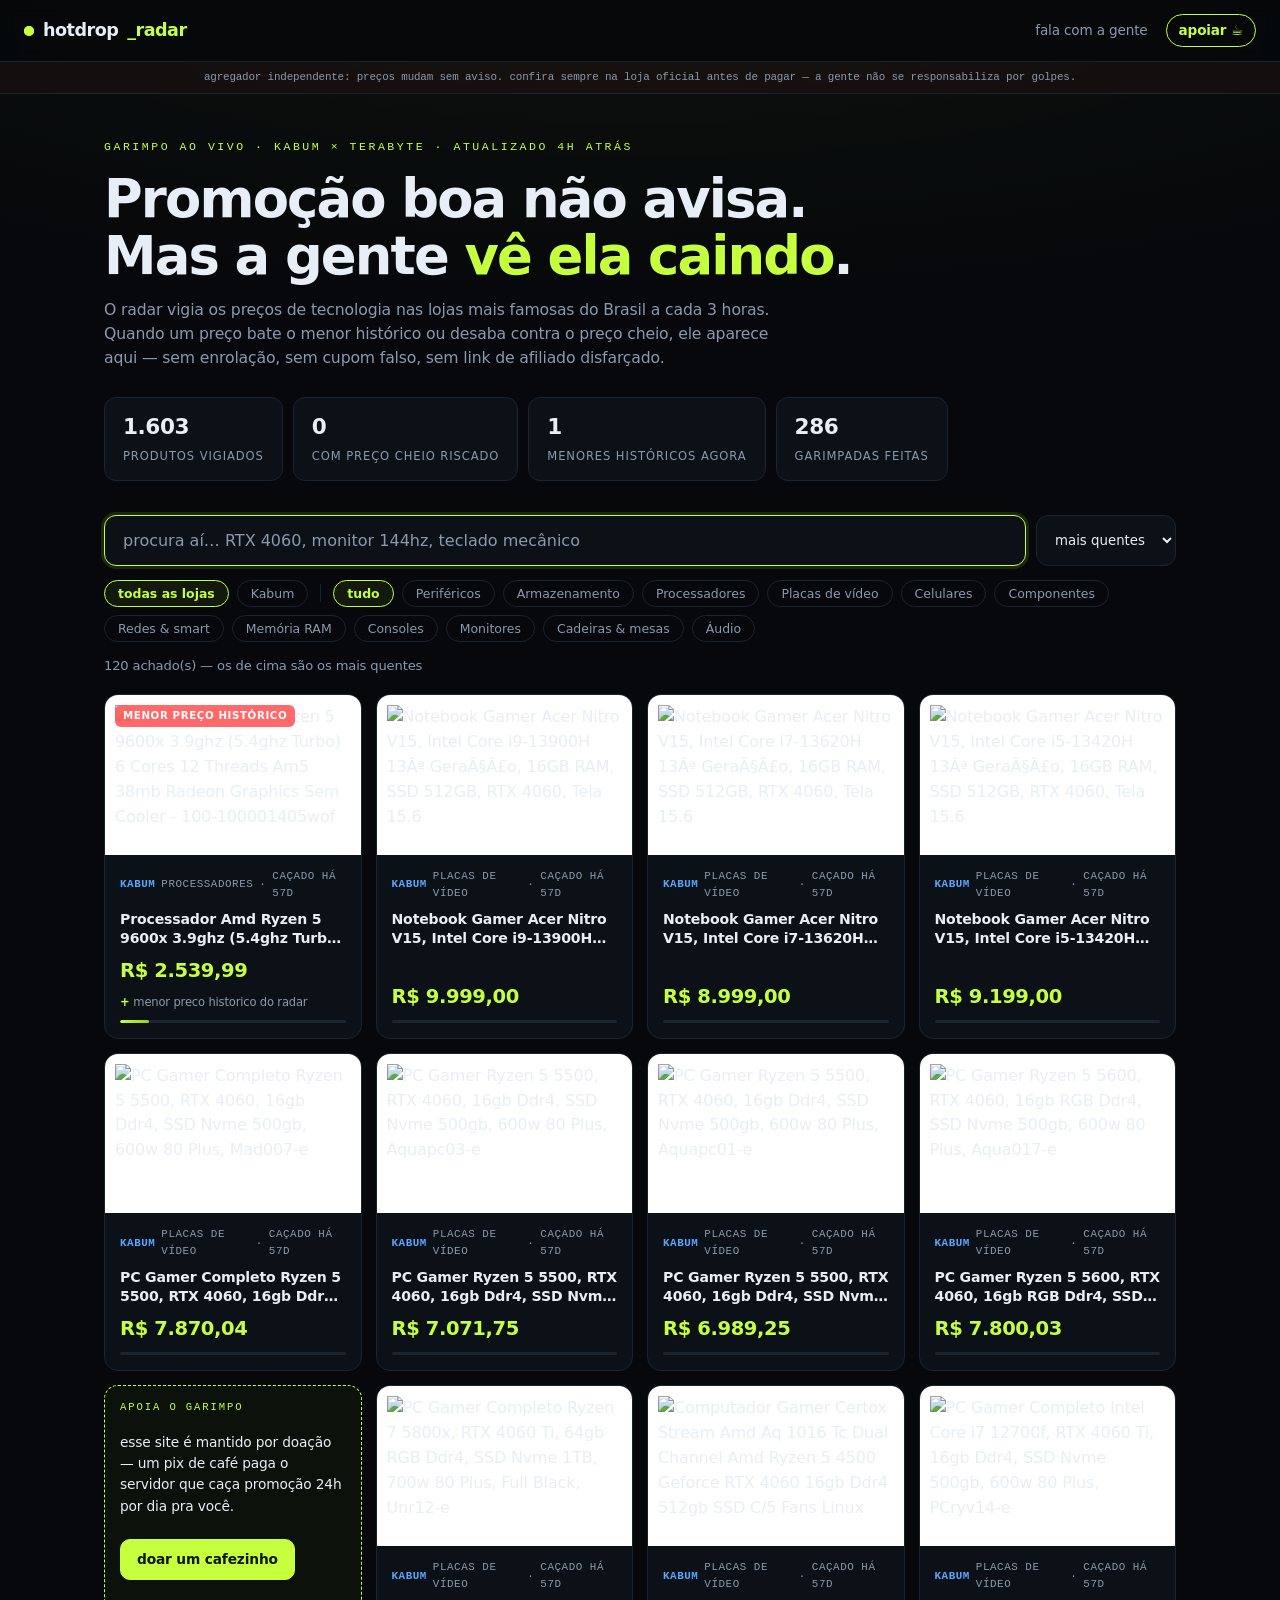
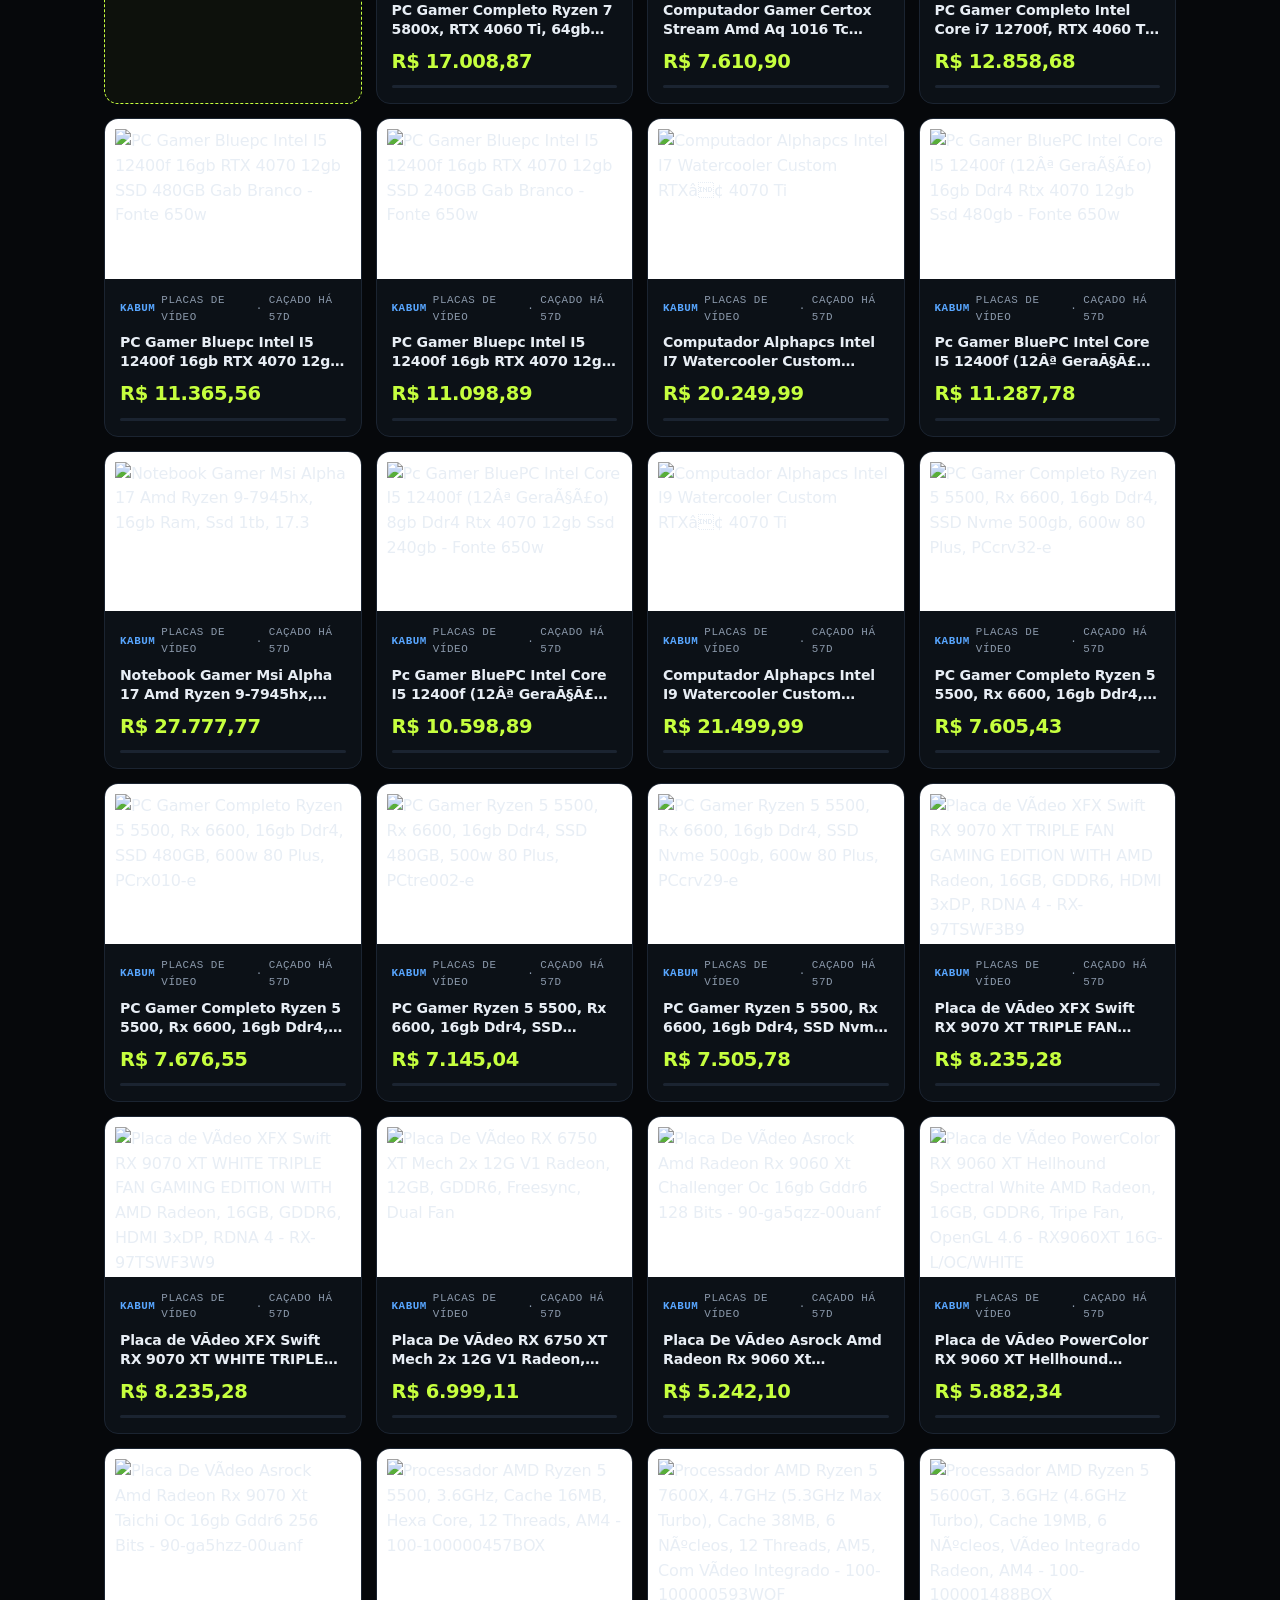
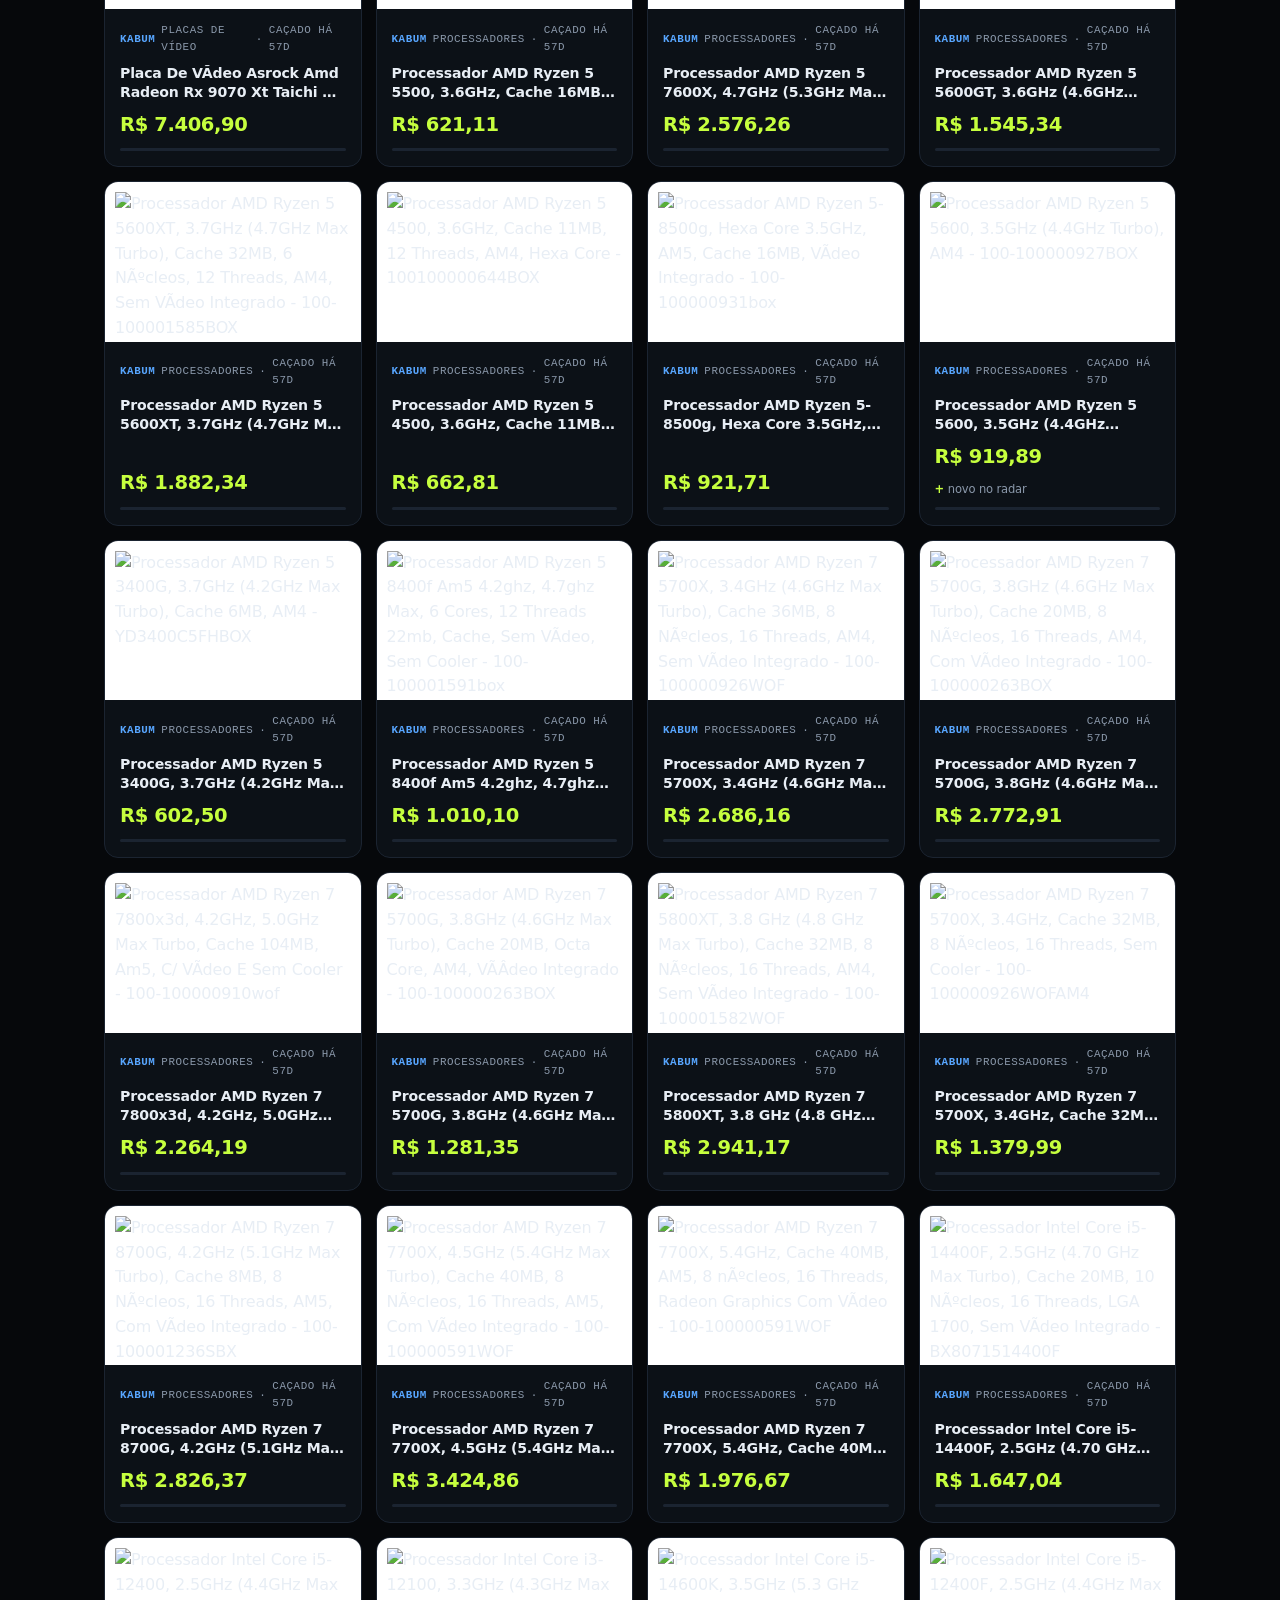
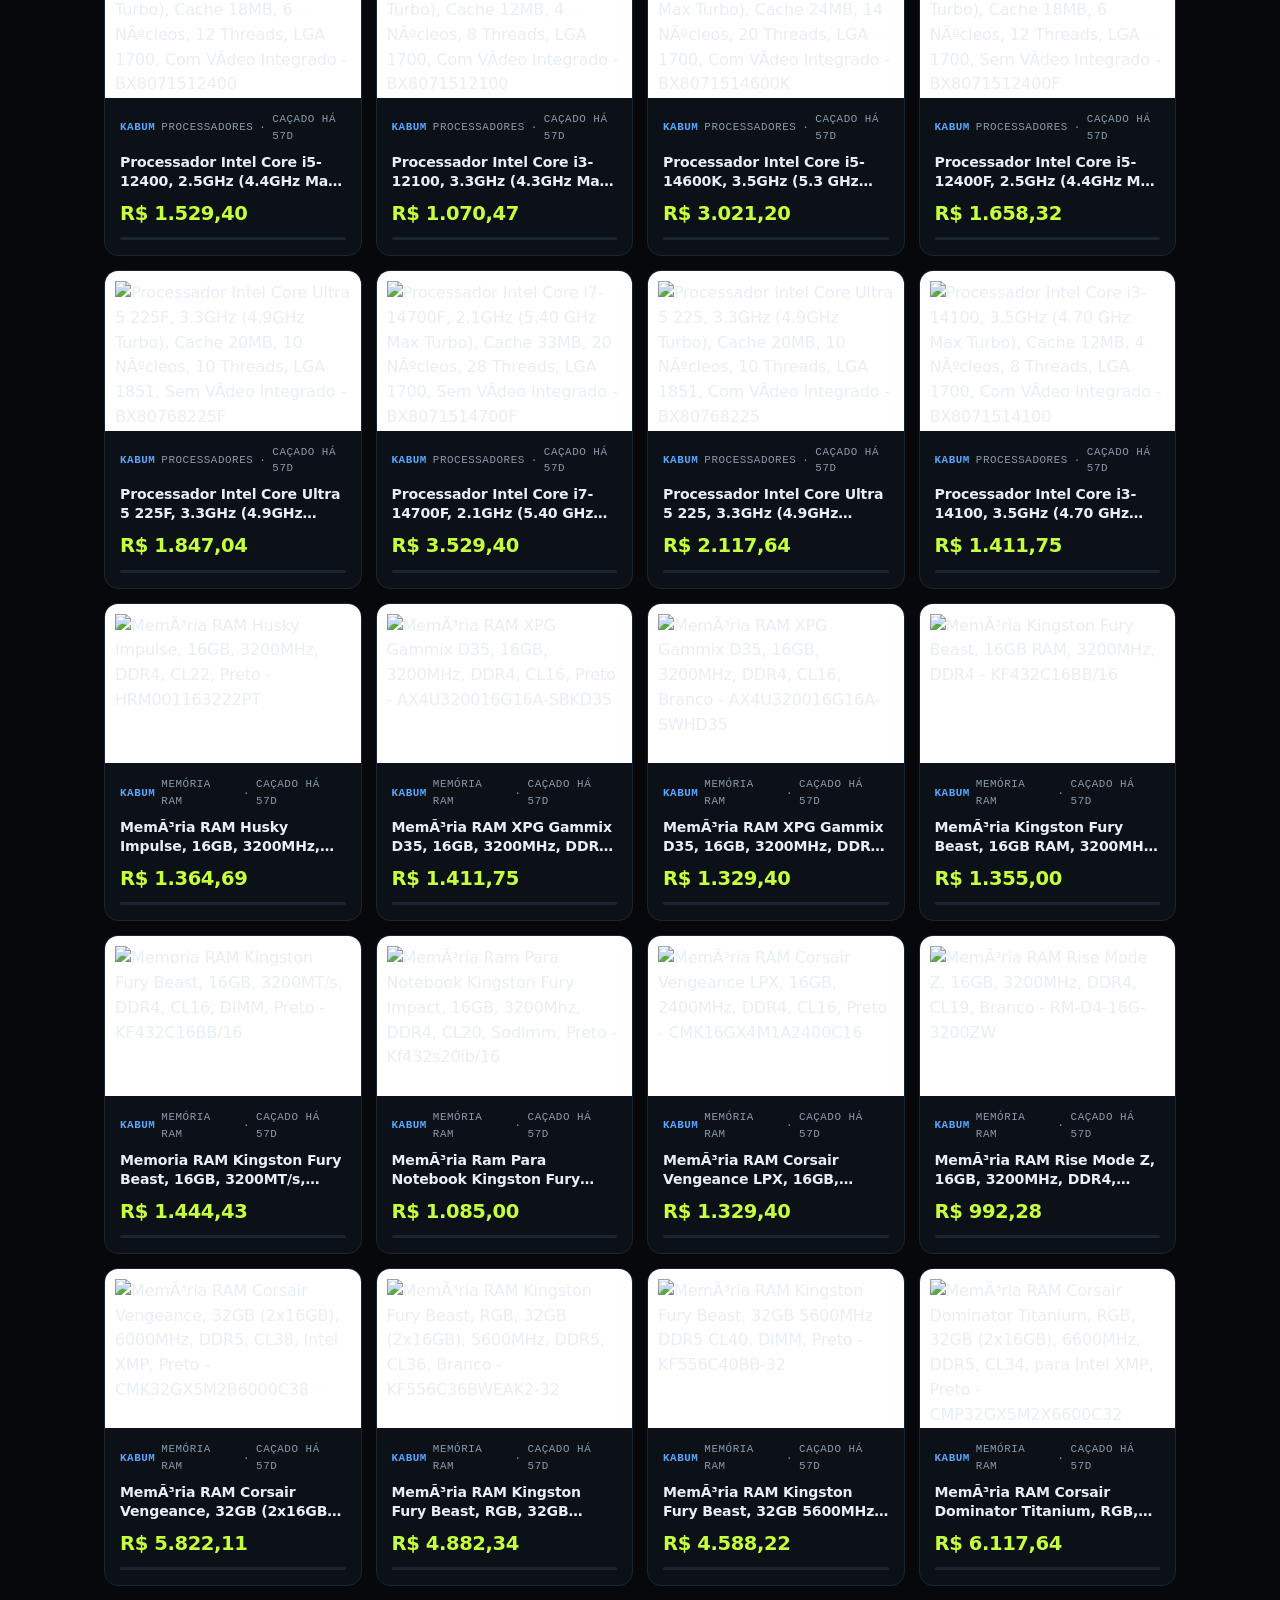
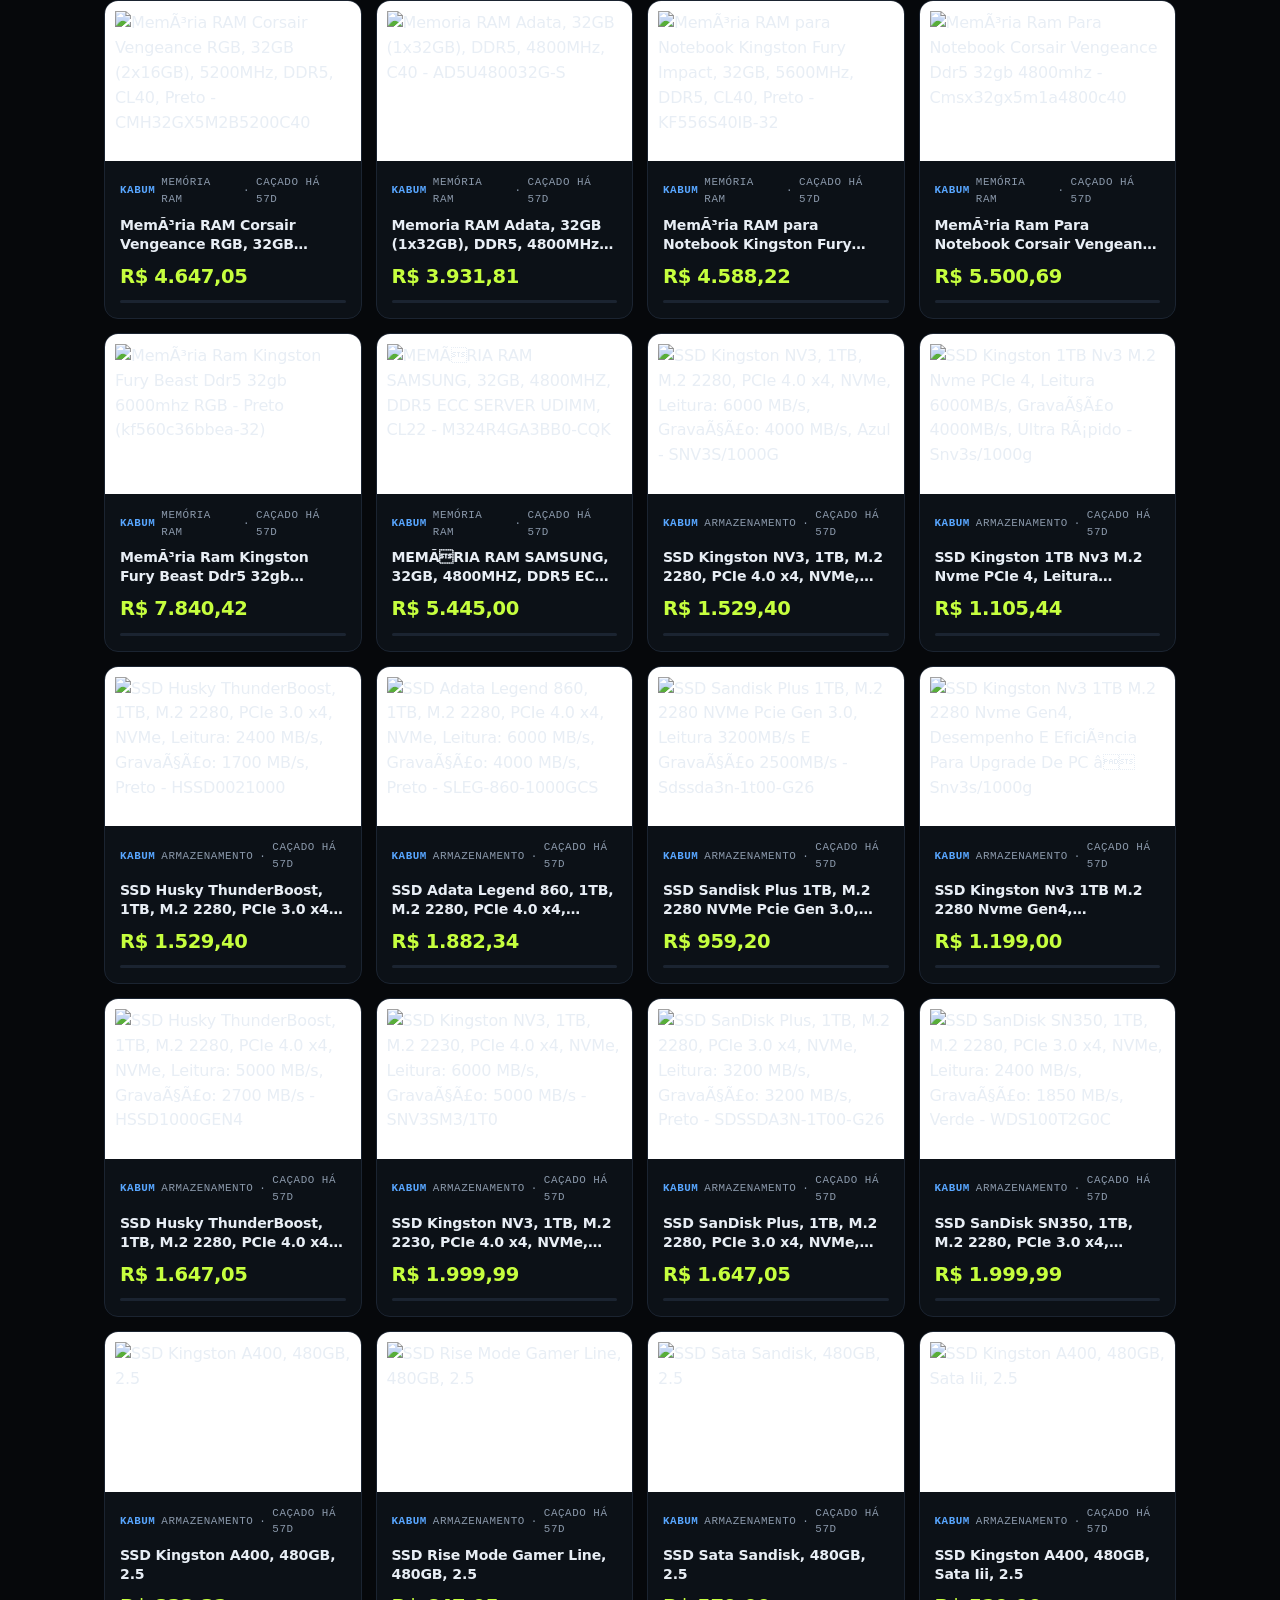
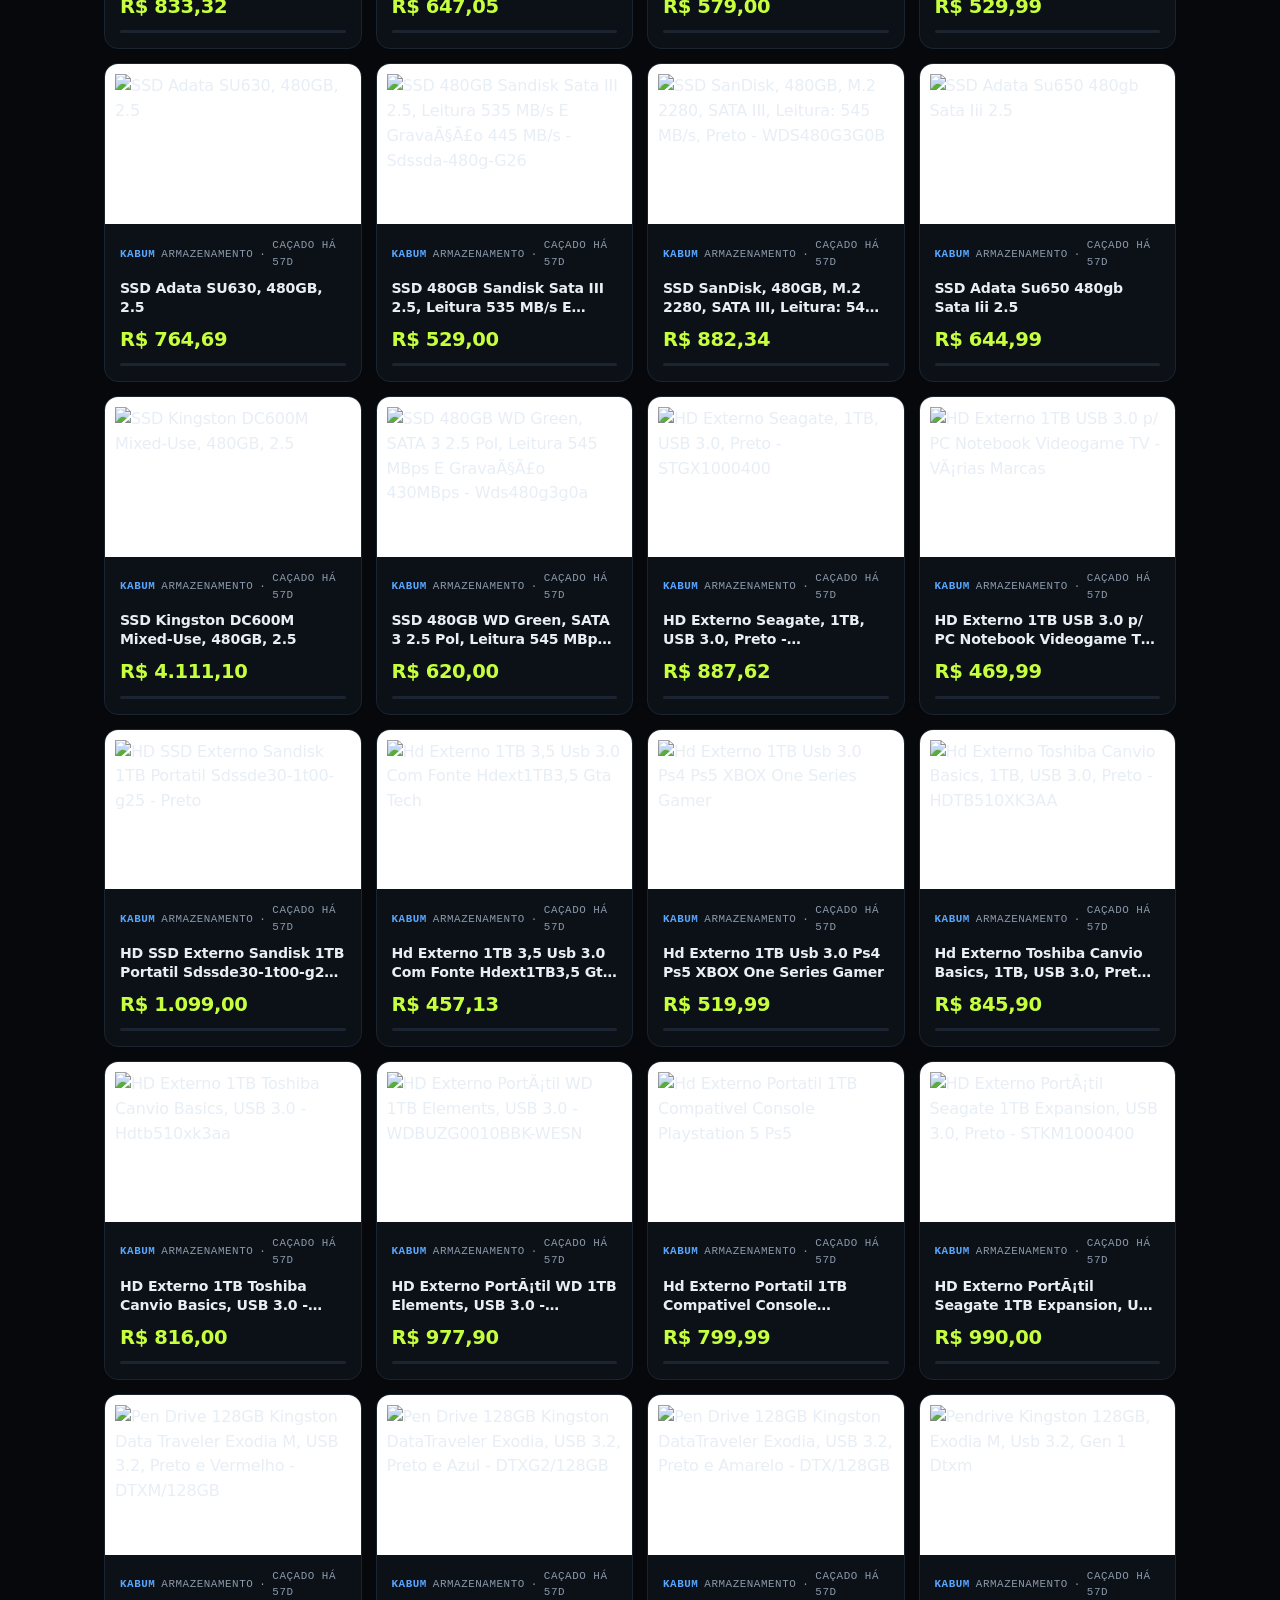
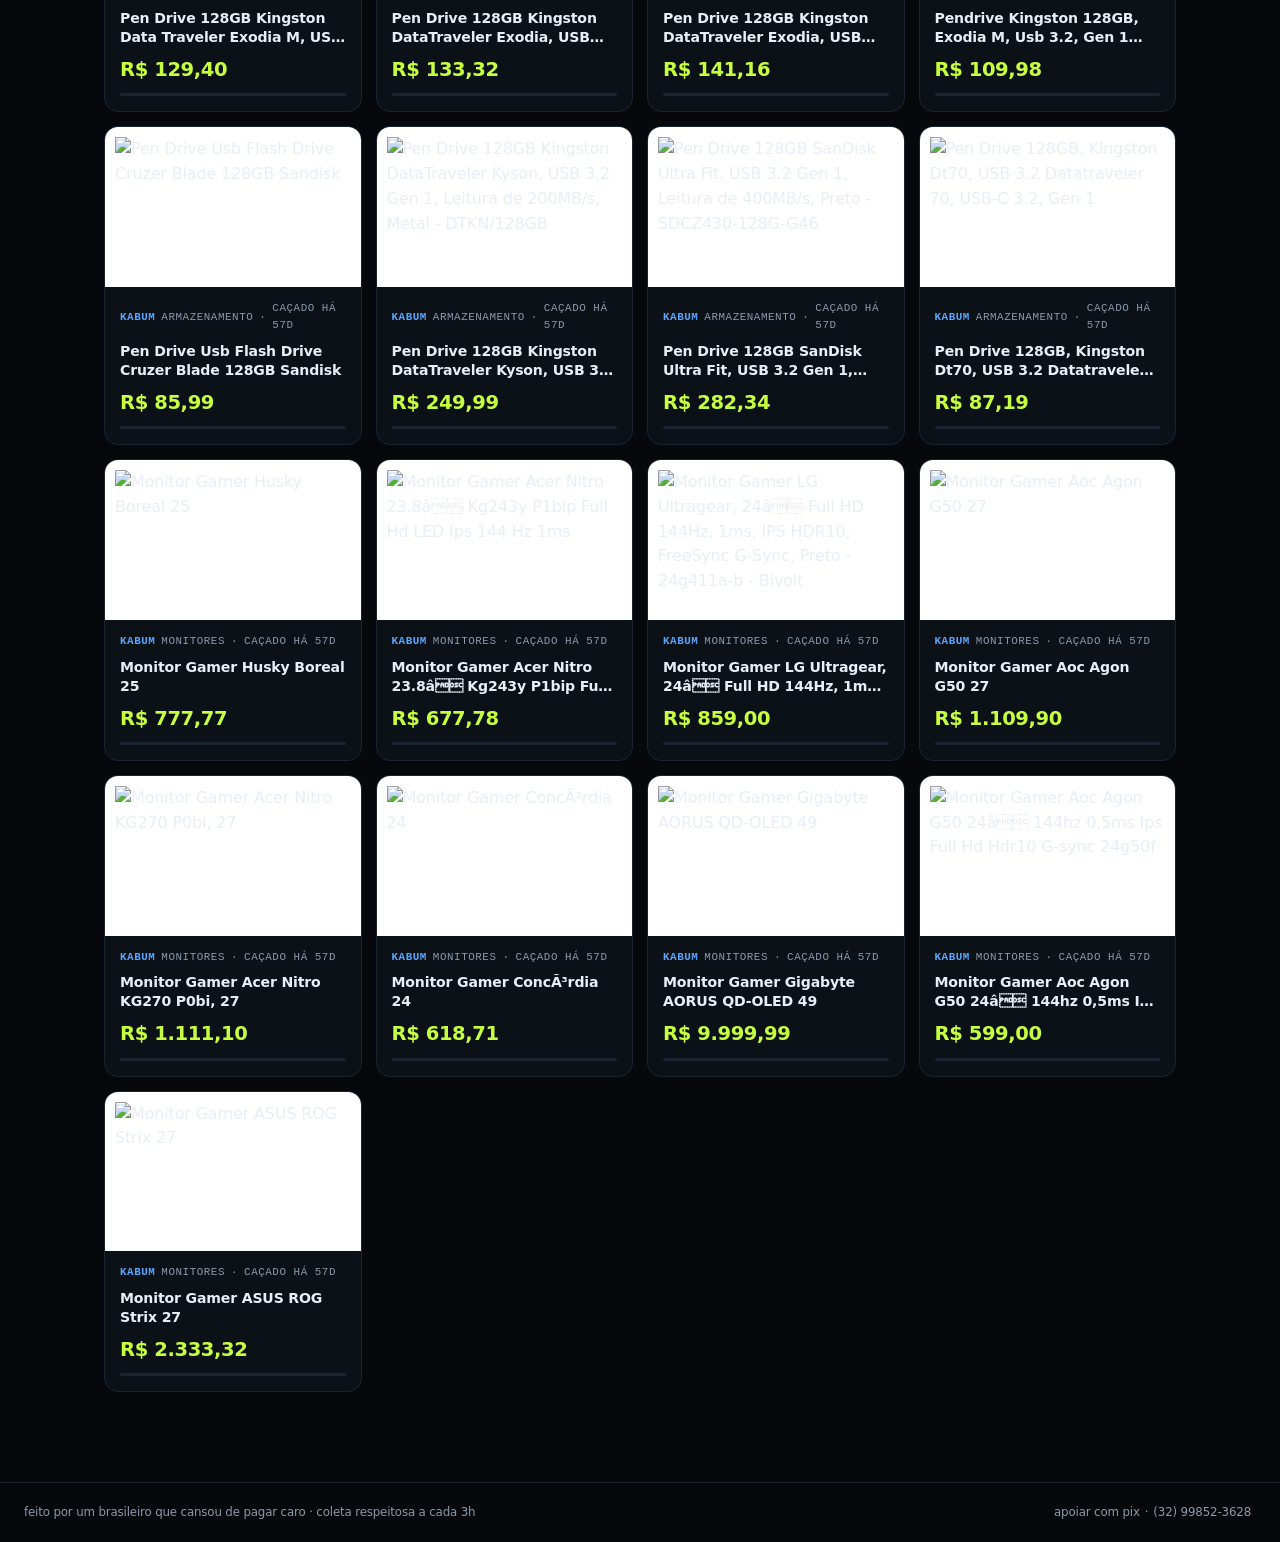
==== commit af40e209: "deploy: 2026-10-10T00:51:50Z" ====
--- a/index.html
+++ b/index.html
@@ -1 +1 @@
-<!DOCTYPE html><!--L_PZVUL1Dkpp_f9b_AzS3--><html lang="pt-BR"><head><meta charSet="utf-8"/><meta name="viewport" content="width=device-width, initial-scale=1"/><link rel="stylesheet" href="/_next/static/css/8d5b94d365dec0a6.css" data-precedence="next"/><link rel="preload" as="script" fetchPriority="low" href="/_next/static/chunks/webpack-74c939c87fa0092a.js"/><script src="/_next/static/chunks/4bd1b696-c023c6e3521b1417.js" async=""></script><script src="/_next/static/chunks/255-a70cfdedd3f61710.js" async=""></script><script src="/_next/static/chunks/main-app-e3cc17a3c87e313b.js" async=""></script><script src="/_next/static/chunks/619-ba102abea3e3d0e4.js" async=""></script><script src="/_next/static/chunks/app/layout-c7897941d5804c41.js" async=""></script><script src="/_next/static/chunks/app/page-b78c336a2f8b9c42.js" async=""></script><title>HotDrop Radar — promoções de tech caçadas ao vivo</title><meta name="description" content="O radar vigia os preços de tecnologia na Kabum e Terabyte a cada 3 horas e mostra quando um preço bate o menor histórico. Grátis, sem cadastro."/><script src="/_next/static/chunks/polyfills-42372ed130431b0a.js" noModule=""></script></head><body><div hidden=""><!--$--><!--/$--></div><header class="nav"><a class="brand" href="/"><span class="brand-dot"></span>hotdrop<span class="brand-accent">_radar</span></a><nav><a href="https://wa.me/5532998523628" target="_blank" rel="noopener noreferrer">fala com a gente</a><a class="cta-mini" href="/apoiar">apoiar ☕</a></nav></header><div class="disclaimer-strip" role="note">agregador independente: preços mudam sem aviso. confira sempre na loja oficial antes de pagar — a gente não se responsabiliza por golpes.</div><main><section class="hero"><p class="kicker">garimpo ao vivo · kabum × terabyte · atualizado <!-- -->5h atrás</p><h1>Promoção boa não avisa.<br/>Mas a gente <em>vê ela caindo</em>.</h1><p class="sub">O radar vigia os preços de tecnologia nas lojas mais famosas do Brasil a cada 3 horas. Quando um preço bate o menor histórico ou desaba contra o preço cheio, ele aparece aqui — sem enrolação, sem cupom falso, sem link de afiliado disfarçado.</p><div class="statsbar"><div class="stat"><b>1.602</b><span>produtos vigiados</span></div><div class="stat"><b>0</b><span>com preço cheio riscado</span></div><div class="stat"><b>0</b><span>menores históricos agora</span></div><div class="stat"><b>285</b><span>garimpadas feitas</span></div></div></section><div class="searchbox"><input type="search" placeholder="procura aí… RTX 4060, monitor 144hz, teclado mecânico" aria-label="buscar promoção" autofocus="" value=""/><select aria-label="ordenar"><option value="score" selected="">mais quentes</option><option value="price">menor preço</option></select></div><div class="chips"><button class="chip on">todas as lojas</button><button class="chip ">Kabum</button><span class="chip-divider"></span><button class="chip on">tudo</button><button class="chip ">Periféricos</button><button class="chip ">Armazenamento</button><button class="chip ">Placas de vídeo</button><button class="chip ">Processadores</button><button class="chip ">Celulares</button><button class="chip ">Componentes</button><button class="chip ">Redes &amp; smart</button><button class="chip ">Memória RAM</button><button class="chip ">Consoles</button><button class="chip ">Monitores</button><button class="chip ">Cadeiras &amp; mesas</button><button class="chip ">Áudio</button></div><p class="result-line">120<!-- --> achado(s)<!-- --> — os de cima são os mais quentes</p><div class="grid"><article class="card"><a href="https://www.kabum.com.br/produto/892575/notebook-acer-nitro-v15-intel-core-i9-13900h-de-13-g-16gb-ssd-512gb-rtx4060-tela-15-6-full-hd-windows-11-home-anv15-52-96aq" target="_blank" rel="noopener noreferrer" class="card-img"><img src="https://images.kabum.com.br/produtos/fotos/sync_mirakl/892575/xlarge/Notebook-Gamer-Acer-Nitro-V15-Intel-Core-i9-13900H-13-Gera-o-16GB-RAM-SSD-512GB-RTX-4060-Tela-15-6-Full-HD-Windows-11-Home-ANV15-52-96AQ_1790094519.jpg" alt="Notebook Gamer Acer Nitro V15, Intel Core i9-13900H 13Âª GeraÃ§Ã£o, 16GB RAM, SSD 512GB, RTX 4060, Tela 15.6" loading="lazy"/></a><div class="card-body"><div class="card-meta"><span class="store-tag s-kabum">Kabum</span><span>Placas de vídeo</span><span>·</span><span>caçado <!-- -->há 5h</span></div><a href="https://www.kabum.com.br/produto/892575/notebook-acer-nitro-v15-intel-core-i9-13900h-de-13-g-16gb-ssd-512gb-rtx4060-tela-15-6-full-hd-windows-11-home-anv15-52-96aq" target="_blank" rel="noopener noreferrer" class="card-title">Notebook Gamer Acer Nitro V15, Intel Core i9-13900H 13Âª GeraÃ§Ã£o, 16GB RAM, SSD 512GB, RTX 4060, Tela 15.6</a><div class="prices"><b class="now">R$ 9.999,00</b></div><div class="scorebar" aria-label="pontuação 0"><i style="width:0%"></i></div></div></article><article class="card"><a href="https://www.kabum.com.br/produto/912258/notebook-gamer-acer-nitro-v15-intel-core-i7-13620h-13-geracao-16gb-ram-ssd-512gb-rtx-4060-tela-15-6-full-hd-165hz-linux-anv15-52-790m" target="_blank" rel="noopener noreferrer" class="card-img"><img src="https://images.kabum.com.br/produtos/fotos/sync_mirakl/912258/xlarge/Notebook-Gamer-Acer-Nitro-V15-Intel-Core-i7-13620H-13-Gera-o-16GB-RAM-SSD-512GB-RTX-4060-Tela-15-6-Full-HD-165Hz-Linux-ANV15-52-790M_1790097524.jpg" alt="Notebook Gamer Acer Nitro V15, Intel Core i7-13620H 13Âª GeraÃ§Ã£o, 16GB RAM, SSD 512GB, RTX 4060, Tela 15.6" loading="lazy"/></a><div class="card-body"><div class="card-meta"><span class="store-tag s-kabum">Kabum</span><span>Placas de vídeo</span><span>·</span><span>caçado <!-- -->há 5h</span></div><a href="https://www.kabum.com.br/produto/912258/notebook-gamer-acer-nitro-v15-intel-core-i7-13620h-13-geracao-16gb-ram-ssd-512gb-rtx-4060-tela-15-6-full-hd-165hz-linux-anv15-52-790m" target="_blank" rel="noopener noreferrer" class="card-title">Notebook Gamer Acer Nitro V15, Intel Core i7-13620H 13Âª GeraÃ§Ã£o, 16GB RAM, SSD 512GB, RTX 4060, Tela 15.6</a><div class="prices"><b class="now">R$ 8.999,00</b></div><div class="scorebar" aria-label="pontuação 0"><i style="width:0%"></i></div></div></article><article class="card"><a href="https://www.kabum.com.br/produto/912257/notebook-gamer-acer-nitro-v15-anv15-52-52vn-intel-core-i5-13420h-13-g-512-gb-ssd-16-gb-ram-rtx-4060-15-6-" target="_blank" rel="noopener noreferrer" class="card-img"><img src="https://images.kabum.com.br/produtos/fotos/sync_mirakl/912257/xlarge/Notebook-Gamer-Acer-Nitro-V15-Intel-Core-i5-13420H-13-Gera-o-16GB-RAM-SSD-512GB-RTX-4060-Tela-15-6-Full-HD-165Hz-Linux-ANV15-52-52VN_1790095121.jpg" alt="Notebook Gamer Acer Nitro V15, Intel Core i5-13420H 13Âª GeraÃ§Ã£o, 16GB RAM, SSD 512GB, RTX 4060, Tela 15.6" loading="lazy"/></a><div class="card-body"><div class="card-meta"><span class="store-tag s-kabum">Kabum</span><span>Placas de vídeo</span><span>·</span><span>caçado <!-- -->há 5h</span></div><a href="https://www.kabum.com.br/produto/912257/notebook-gamer-acer-nitro-v15-anv15-52-52vn-intel-core-i5-13420h-13-g-512-gb-ssd-16-gb-ram-rtx-4060-15-6-" target="_blank" rel="noopener noreferrer" class="card-title">Notebook Gamer Acer Nitro V15, Intel Core i5-13420H 13Âª GeraÃ§Ã£o, 16GB RAM, SSD 512GB, RTX 4060, Tela 15.6</a><div class="prices"><b class="now">R$ 9.199,00</b></div><div class="scorebar" aria-label="pontuação 0"><i style="width:0%"></i></div></div></article><article class="card"><a href="https://www.kabum.com.br/produto/705112/pc-gamer-completo-ryzen-5-5500-rtx-4060-16gb-ddr4-ssd-nvme-500gb-600w-80-plus-mad007-e" target="_blank" rel="noopener noreferrer" class="card-img"><img src="https://images.kabum.com.br/produtos/fotos/sync_mirakl/705112/xlarge/PC-Gamer-Completo-Ryzen-5-5500-RTX-4060-16gb-Ddr4-SSD-Nvme-500gb-600w-80-Plus-Mad007-e_1781619818.png" alt="PC Gamer Completo Ryzen 5 5500, RTX 4060, 16gb Ddr4, SSD Nvme 500gb, 600w 80 Plus, Mad007-e" loading="lazy"/></a><div class="card-body"><div class="card-meta"><span class="store-tag s-kabum">Kabum</span><span>Placas de vídeo</span><span>·</span><span>caçado <!-- -->há 5h</span></div><a href="https://www.kabum.com.br/produto/705112/pc-gamer-completo-ryzen-5-5500-rtx-4060-16gb-ddr4-ssd-nvme-500gb-600w-80-plus-mad007-e" target="_blank" rel="noopener noreferrer" class="card-title">PC Gamer Completo Ryzen 5 5500, RTX 4060, 16gb Ddr4, SSD Nvme 500gb, 600w 80 Plus, Mad007-e</a><div class="prices"><b class="now">R$ 7.870,04</b></div><div class="scorebar" aria-label="pontuação 0"><i style="width:0%"></i></div></div></article><article class="card"><a href="https://www.kabum.com.br/produto/697208/pc-gamer-ryzen-5-5500-rtx-4060-16gb-ddr4-ssd-nvme-500gb-600w-80-plus-aquapc03-e" target="_blank" rel="noopener noreferrer" class="card-img"><img src="https://images.kabum.com.br/produtos/fotos/sync_mirakl/697208/xlarge/PC-Gamer-Ryzen-5-5500-RTX-4060-16gb-Ddr4-SSD-Nvme-500gb-600w-80-Plus-Aquapc03-e_1790774326.webp" alt="PC Gamer Ryzen 5 5500, RTX 4060, 16gb Ddr4, SSD Nvme 500gb, 600w 80 Plus, Aquapc03-e" loading="lazy"/></a><div class="card-body"><div class="card-meta"><span class="store-tag s-kabum">Kabum</span><span>Placas de vídeo</span><span>·</span><span>caçado <!-- -->há 5h</span></div><a href="https://www.kabum.com.br/produto/697208/pc-gamer-ryzen-5-5500-rtx-4060-16gb-ddr4-ssd-nvme-500gb-600w-80-plus-aquapc03-e" target="_blank" rel="noopener noreferrer" class="card-title">PC Gamer Ryzen 5 5500, RTX 4060, 16gb Ddr4, SSD Nvme 500gb, 600w 80 Plus, Aquapc03-e</a><div class="prices"><b class="now">R$ 7.071,75</b></div><div class="scorebar" aria-label="pontuação 0"><i style="width:0%"></i></div></div></article><article class="card"><a href="https://www.kabum.com.br/produto/697183/pc-gamer-ryzen-5-5500-rtx-4060-16gb-ddr4-ssd-nvme-500gb-600w-80-plus-aquapc01-e" target="_blank" rel="noopener noreferrer" class="card-img"><img src="https://images.kabum.com.br/produtos/fotos/sync_mirakl/697183/xlarge/PC-Gamer-Ryzen-5-5500-RTX-4060-16gb-Ddr4-SSD-Nvme-500gb-600w-80-Plus-Aquapc01-e_1790688822.webp" alt="PC Gamer Ryzen 5 5500, RTX 4060, 16gb Ddr4, SSD Nvme 500gb, 600w 80 Plus, Aquapc01-e" loading="lazy"/></a><div class="card-body"><div class="card-meta"><span class="store-tag s-kabum">Kabum</span><span>Placas de vídeo</span><span>·</span><span>caçado <!-- -->há 5h</span></div><a href="https://www.kabum.com.br/produto/697183/pc-gamer-ryzen-5-5500-rtx-4060-16gb-ddr4-ssd-nvme-500gb-600w-80-plus-aquapc01-e" target="_blank" rel="noopener noreferrer" class="card-title">PC Gamer Ryzen 5 5500, RTX 4060, 16gb Ddr4, SSD Nvme 500gb, 600w 80 Plus, Aquapc01-e</a><div class="prices"><b class="now">R$ 6.989,25</b></div><div class="scorebar" aria-label="pontuação 0"><i style="width:0%"></i></div></div></article><article class="card"><a href="https://www.kabum.com.br/produto/1024982/pc-gamer-ryzen-5-5600-rtx-4060-16gb-rgb-ddr4-ssd-nvme-500gb-600w-80-plus-aqua017-e" target="_blank" rel="noopener noreferrer" class="card-img"><img src="https://images.kabum.com.br/produtos/fotos/sync_mirakl/1024982/xlarge/PC-Gamer-Ryzen-5-5600-RTX-4060-16gb-RGB-Ddr4-SSD-Nvme-500gb-600w-80-Plus-Aqua017-e_1791401628.jpg" alt="PC Gamer Ryzen 5 5600, RTX 4060, 16gb RGB Ddr4, SSD Nvme 500gb, 600w 80 Plus, Aqua017-e" loading="lazy"/></a><div class="card-body"><div class="card-meta"><span class="store-tag s-kabum">Kabum</span><span>Placas de vídeo</span><span>·</span><span>caçado <!-- -->há 5h</span></div><a href="https://www.kabum.com.br/produto/1024982/pc-gamer-ryzen-5-5600-rtx-4060-16gb-rgb-ddr4-ssd-nvme-500gb-600w-80-plus-aqua017-e" target="_blank" rel="noopener noreferrer" class="card-title">PC Gamer Ryzen 5 5600, RTX 4060, 16gb RGB Ddr4, SSD Nvme 500gb, 600w 80 Plus, Aqua017-e</a><div class="prices"><b class="now">R$ 7.800,03</b></div><div class="scorebar" aria-label="pontuação 0"><i style="width:0%"></i></div></div></article><article class="card"><a href="https://www.kabum.com.br/produto/705095/pc-gamer-completo-ryzen-7-5800x-rtx-4060-ti-64gb-rgb-ddr4-ssd-nvme-1tb-700w-80-plus-full-black-unr12-e" target="_blank" rel="noopener noreferrer" class="card-img"><img src="https://images.kabum.com.br/produtos/fotos/sync_mirakl/705095/xlarge/PC-Gamer-Completo-Ryzen-7-5800x-RTX-4060-Ti-64gb-RGB-Ddr4-SSD-Nvme-1TB-700w-80-Plus-Full-Black-Unr12-e_1791401621.png" alt="PC Gamer Completo Ryzen 7 5800x, RTX 4060 Ti, 64gb RGB Ddr4, SSD Nvme 1TB, 700w 80 Plus, Full Black, Unr12-e" loading="lazy"/></a><div class="card-body"><div class="card-meta"><span class="store-tag s-kabum">Kabum</span><span>Placas de vídeo</span><span>·</span><span>caçado <!-- -->há 5h</span></div><a href="https://www.kabum.com.br/produto/705095/pc-gamer-completo-ryzen-7-5800x-rtx-4060-ti-64gb-rgb-ddr4-ssd-nvme-1tb-700w-80-plus-full-black-unr12-e" target="_blank" rel="noopener noreferrer" class="card-title">PC Gamer Completo Ryzen 7 5800x, RTX 4060 Ti, 64gb RGB Ddr4, SSD Nvme 1TB, 700w 80 Plus, Full Black, Unr12-e</a><div class="prices"><b class="now">R$ 17.008,87</b></div><div class="scorebar" aria-label="pontuação 0"><i style="width:0%"></i></div></div></article><article class="card donate"><div class="card-body"><p class="donate-kicker">apoia o garimpo</p><p class="donate-copy">esse site é mantido por doação — um pix de café paga o servidor que caça promoção 24h por dia pra você.</p><a class="btn primary donate-btn" href="/apoiar">doar um cafezinho</a></div></article><article class="card"><a href="https://www.kabum.com.br/produto/882920/computador-gamer-certox-stream-amd-aq-1016-tc-dual-channel-amd-ryzen-5-4500-geforce-rtx-4060-16gb-ddr4-512gb-ssd-c-5-fans-linux" target="_blank" rel="noopener noreferrer" class="card-img"><img src="https://images.kabum.com.br/produtos/fotos/sync_mirakl/882920/xlarge/Computador-Gamer-Certox-Stream-Amd-Aq-1016-Tc-Dual-Channel-Amd-Ryzen-5-4500-Geforce-RTX-4060-16gb-Ddr4-512gb-SSD-C-5-Fans-Linux_1770930081.jpg" alt="Computador Gamer Certox Stream Amd Aq 1016 Tc Dual Channel Amd Ryzen 5 4500 Geforce RTX 4060 16gb Ddr4 512gb SSD C/5 Fans Linux" loading="lazy"/></a><div class="card-body"><div class="card-meta"><span class="store-tag s-kabum">Kabum</span><span>Placas de vídeo</span><span>·</span><span>caçado <!-- -->há 5h</span></div><a href="https://www.kabum.com.br/produto/882920/computador-gamer-certox-stream-amd-aq-1016-tc-dual-channel-amd-ryzen-5-4500-geforce-rtx-4060-16gb-ddr4-512gb-ssd-c-5-fans-linux" target="_blank" rel="noopener noreferrer" class="card-title">Computador Gamer Certox Stream Amd Aq 1016 Tc Dual Channel Amd Ryzen 5 4500 Geforce RTX 4060 16gb Ddr4 512gb SSD C/5 Fans Linux</a><div class="prices"><b class="now">R$ 7.610,90</b></div><div class="scorebar" aria-label="pontuação 0"><i style="width:0%"></i></div></div></article><article class="card"><a href="https://www.kabum.com.br/produto/705064/pc-gamer-completo-intel-core-i7-12700f-rtx-4060-ti-16gb-ddr4-ssd-nvme-500gb-600w-80-plus-pcryv14-e" target="_blank" rel="noopener noreferrer" class="card-img"><img src="https://images.kabum.com.br/produtos/fotos/sync_mirakl/705064/xlarge/PC-Gamer-Completo-Intel-Core-i7-12700f-RTX-4060-Ti-16gb-Ddr4-SSD-Nvme-500gb-600w-80-Plus-PCryv14-e_1791401625.png" alt="PC Gamer Completo Intel Core i7 12700f, RTX 4060 Ti, 16gb Ddr4, SSD Nvme 500gb, 600w 80 Plus, PCryv14-e" loading="lazy"/></a><div class="card-body"><div class="card-meta"><span class="store-tag s-kabum">Kabum</span><span>Placas de vídeo</span><span>·</span><span>caçado <!-- -->há 5h</span></div><a href="https://www.kabum.com.br/produto/705064/pc-gamer-completo-intel-core-i7-12700f-rtx-4060-ti-16gb-ddr4-ssd-nvme-500gb-600w-80-plus-pcryv14-e" target="_blank" rel="noopener noreferrer" class="card-title">PC Gamer Completo Intel Core i7 12700f, RTX 4060 Ti, 16gb Ddr4, SSD Nvme 500gb, 600w 80 Plus, PCryv14-e</a><div class="prices"><b class="now">R$ 12.858,68</b></div><div class="scorebar" aria-label="pontuação 0"><i style="width:0%"></i></div></div></article><article class="card"><a href="https://www.kabum.com.br/produto/629834/pc-gamer-bluepc-intel-i5-12400f-16gb-rtx-4070-12gb-ssd-480gb-gab-branco-fonte-650w" target="_blank" rel="noopener noreferrer" class="card-img"><img src="https://images.kabum.com.br/produtos/fotos/sync_mirakl/629834/PC-Gamer-Bluepc-Intel-I5-12400f-16gb-RTX-4070-12gb-SSD-480GB-Gab-Branco-Fonte-650w_1724758362_gg.jpg" alt="PC Gamer Bluepc Intel I5 12400f 16gb RTX 4070 12gb SSD 480GB Gab Branco - Fonte 650w" loading="lazy"/></a><div class="card-body"><div class="card-meta"><span class="store-tag s-kabum">Kabum</span><span>Placas de vídeo</span><span>·</span><span>caçado <!-- -->há 5h</span></div><a href="https://www.kabum.com.br/produto/629834/pc-gamer-bluepc-intel-i5-12400f-16gb-rtx-4070-12gb-ssd-480gb-gab-branco-fonte-650w" target="_blank" rel="noopener noreferrer" class="card-title">PC Gamer Bluepc Intel I5 12400f 16gb RTX 4070 12gb SSD 480GB Gab Branco - Fonte 650w</a><div class="prices"><b class="now">R$ 11.365,56</b></div><div class="scorebar" aria-label="pontuação 0"><i style="width:0%"></i></div></div></article><article class="card"><a href="https://www.kabum.com.br/produto/629823/pc-gamer-bluepc-intel-i5-12400f-16gb-rtx-4070-12gb-ssd-240gb-gab-branco-fonte-650w" target="_blank" rel="noopener noreferrer" class="card-img"><img src="https://images.kabum.com.br/produtos/fotos/sync_mirakl/629823/PC-Gamer-Bluepc-Intel-I5-12400f-16gb-RTX-4070-12gb-SSD-240GB-Gab-Branco-Fonte-650w_1724758515_gg.jpg" alt="PC Gamer Bluepc Intel I5 12400f 16gb RTX 4070 12gb SSD 240GB Gab Branco - Fonte 650w" loading="lazy"/></a><div class="card-body"><div class="card-meta"><span class="store-tag s-kabum">Kabum</span><span>Placas de vídeo</span><span>·</span><span>caçado <!-- -->há 5h</span></div><a href="https://www.kabum.com.br/produto/629823/pc-gamer-bluepc-intel-i5-12400f-16gb-rtx-4070-12gb-ssd-240gb-gab-branco-fonte-650w" target="_blank" rel="noopener noreferrer" class="card-title">PC Gamer Bluepc Intel I5 12400f 16gb RTX 4070 12gb SSD 240GB Gab Branco - Fonte 650w</a><div class="prices"><b class="now">R$ 11.098,89</b></div><div class="scorebar" aria-label="pontuação 0"><i style="width:0%"></i></div></div></article><article class="card"><a href="https://www.kabum.com.br/produto/583489/computador-alphapcs-intel-i7-watercooler-custom-rtx-4070-ti" target="_blank" rel="noopener noreferrer" class="card-img"><img src="https://images.kabum.com.br/produtos/fotos/sync_mirakl/583489/Computador-Alphapcs-Intel-I7-Watercooler-Custom-RTX-4070-Ti_1718107842_gg.jpg" alt="Computador Alphapcs Intel I7 Watercooler Custom RTXâ¢ 4070 Ti" loading="lazy"/></a><div class="card-body"><div class="card-meta"><span class="store-tag s-kabum">Kabum</span><span>Placas de vídeo</span><span>·</span><span>caçado <!-- -->há 5h</span></div><a href="https://www.kabum.com.br/produto/583489/computador-alphapcs-intel-i7-watercooler-custom-rtx-4070-ti" target="_blank" rel="noopener noreferrer" class="card-title">Computador Alphapcs Intel I7 Watercooler Custom RTXâ¢ 4070 Ti</a><div class="prices"><b class="now">R$ 20.249,99</b></div><div class="scorebar" aria-label="pontuação 0"><i style="width:0%"></i></div></div></article><article class="card"><a href="https://www.kabum.com.br/produto/587176/pc-gamer-bluepc-intel-core-i5-12400f-12-geracao-16gb-ddr4-rtx-4070-12gb-ssd-480gb-fonte-650w" target="_blank" rel="noopener noreferrer" class="card-img"><img src="https://images.kabum.com.br/produtos/fotos/sync_mirakl/587176/Pc-Gamer-BluePC-Intel-Core-I5-12400f-12-Gera-o-16gb-Ddr4-Rtx-4070-12gb-Ssd-480gb-Fonte-650w_1724695653_gg.jpg" alt="Pc Gamer BluePC Intel Core I5 12400f (12Âª GeraÃ§Ã£o) 16gb Ddr4 Rtx 4070 12gb Ssd 480gb - Fonte 650w" loading="lazy"/></a><div class="card-body"><div class="card-meta"><span class="store-tag s-kabum">Kabum</span><span>Placas de vídeo</span><span>·</span><span>caçado <!-- -->há 5h</span></div><a href="https://www.kabum.com.br/produto/587176/pc-gamer-bluepc-intel-core-i5-12400f-12-geracao-16gb-ddr4-rtx-4070-12gb-ssd-480gb-fonte-650w" target="_blank" rel="noopener noreferrer" class="card-title">Pc Gamer BluePC Intel Core I5 12400f (12Âª GeraÃ§Ã£o) 16gb Ddr4 Rtx 4070 12gb Ssd 480gb - Fonte 650w</a><div class="prices"><b class="now">R$ 11.287,78</b></div><div class="scorebar" aria-label="pontuação 0"><i style="width:0%"></i></div></div></article><article class="card"><a href="https://www.kabum.com.br/produto/620569/notebook-gamer-msi-alpha-17-amd-ryzen-9-7945hx-16gb-ram-ssd-1tb-17-3-qhd-240hz-geforce-rtx-4070-win-11h-preto-9s7-17kk11-057" target="_blank" rel="noopener noreferrer" class="card-img"><img src="https://images.kabum.com.br/produtos/fotos/620569/notebook-gamer-msi-alpha-17-amd-ryzen-9-7945hx-16gb-ram-ssd-1tb-17-3-qhd-240hz-rtx-4070-win-11h-preto-9s7-17kk11-057_1730730299_original.jpg" alt="Notebook Gamer Msi Alpha 17 Amd Ryzen 9-7945hx, 16gb Ram, Ssd 1tb, 17.3" loading="lazy"/></a><div class="card-body"><div class="card-meta"><span class="store-tag s-kabum">Kabum</span><span>Placas de vídeo</span><span>·</span><span>caçado <!-- -->há 5h</span></div><a href="https://www.kabum.com.br/produto/620569/notebook-gamer-msi-alpha-17-amd-ryzen-9-7945hx-16gb-ram-ssd-1tb-17-3-qhd-240hz-geforce-rtx-4070-win-11h-preto-9s7-17kk11-057" target="_blank" rel="noopener noreferrer" class="card-title">Notebook Gamer Msi Alpha 17 Amd Ryzen 9-7945hx, 16gb Ram, Ssd 1tb, 17.3</a><div class="prices"><b class="now">R$ 27.777,77</b></div><div class="scorebar" aria-label="pontuação 0"><i style="width:0%"></i></div></div></article><article class="card"><a href="https://www.kabum.com.br/produto/587185/pc-gamer-bluepc-intel-core-i5-12400f-12-geracao-8gb-ddr4-rtx-4070-12gb-ssd-240gb-fonte-650w" target="_blank" rel="noopener noreferrer" class="card-img"><img src="https://images.kabum.com.br/produtos/fotos/sync_mirakl/587185/Pc-Gamer-BluePC-Intel-Core-I5-12400f-12-Gera-o-8gb-Ddr4-Rtx-4070-12gb-Ssd-240gb-Fonte-650w_1724694655_gg.jpg" alt="Pc Gamer BluePC Intel Core I5 12400f (12Âª GeraÃ§Ã£o) 8gb Ddr4 Rtx 4070 12gb Ssd 240gb - Fonte 650w" loading="lazy"/></a><div class="card-body"><div class="card-meta"><span class="store-tag s-kabum">Kabum</span><span>Placas de vídeo</span><span>·</span><span>caçado <!-- -->há 5h</span></div><a href="https://www.kabum.com.br/produto/587185/pc-gamer-bluepc-intel-core-i5-12400f-12-geracao-8gb-ddr4-rtx-4070-12gb-ssd-240gb-fonte-650w" target="_blank" rel="noopener noreferrer" class="card-title">Pc Gamer BluePC Intel Core I5 12400f (12Âª GeraÃ§Ã£o) 8gb Ddr4 Rtx 4070 12gb Ssd 240gb - Fonte 650w</a><div class="prices"><b class="now">R$ 10.598,89</b></div><div class="scorebar" aria-label="pontuação 0"><i style="width:0%"></i></div></div></article><article class="card"><a href="https://www.kabum.com.br/produto/580488/computador-alphapcs-intel-i9-watercooler-custom-rtx-4070-ti" target="_blank" rel="noopener noreferrer" class="card-img"><img src="https://images.kabum.com.br/produtos/fotos/sync_mirakl/580488/Computador-Alphapcs-Intel-I9-Watercooler-Custom-RTX-4070-Ti_1718108127_gg.jpg" alt="Computador Alphapcs Intel I9 Watercooler Custom RTXâ¢ 4070 Ti" loading="lazy"/></a><div class="card-body"><div class="card-meta"><span class="store-tag s-kabum">Kabum</span><span>Placas de vídeo</span><span>·</span><span>caçado <!-- -->há 5h</span></div><a href="https://www.kabum.com.br/produto/580488/computador-alphapcs-intel-i9-watercooler-custom-rtx-4070-ti" target="_blank" rel="noopener noreferrer" class="card-title">Computador Alphapcs Intel I9 Watercooler Custom RTXâ¢ 4070 Ti</a><div class="prices"><b class="now">R$ 21.499,99</b></div><div class="scorebar" aria-label="pontuação 0"><i style="width:0%"></i></div></div></article><article class="card"><a href="https://www.kabum.com.br/produto/705087/pc-gamer-completo-ryzen-5-5500-rx-6600-16gb-ddr4-ssd-nvme-500gb-600w-80-plus-pccrv32-e" target="_blank" rel="noopener noreferrer" class="card-img"><img src="https://images.kabum.com.br/produtos/fotos/sync_mirakl/705087/xlarge/PC-Gamer-Completo-Ryzen-5-5500-Rx-6600-16gb-Ddr4-SSD-Nvme-500gb-600w-80-Plus-PCcrv32-e_1781619530.webp" alt="PC Gamer Completo Ryzen 5 5500, Rx 6600, 16gb Ddr4, SSD Nvme 500gb, 600w 80 Plus, PCcrv32-e" loading="lazy"/></a><div class="card-body"><div class="card-meta"><span class="store-tag s-kabum">Kabum</span><span>Placas de vídeo</span><span>·</span><span>caçado <!-- -->há 5h</span></div><a href="https://www.kabum.com.br/produto/705087/pc-gamer-completo-ryzen-5-5500-rx-6600-16gb-ddr4-ssd-nvme-500gb-600w-80-plus-pccrv32-e" target="_blank" rel="noopener noreferrer" class="card-title">PC Gamer Completo Ryzen 5 5500, Rx 6600, 16gb Ddr4, SSD Nvme 500gb, 600w 80 Plus, PCcrv32-e</a><div class="prices"><b class="now">R$ 7.605,43</b></div><div class="scorebar" aria-label="pontuação 0"><i style="width:0%"></i></div></div></article><article class="card"><a href="https://www.kabum.com.br/produto/697164/pc-gamer-completo-ryzen-5-5500-rx-6600-16gb-ddr4-ssd-480gb-600w-80-plus-pcrx010-e" target="_blank" rel="noopener noreferrer" class="card-img"><img src="https://images.kabum.com.br/produtos/fotos/sync_mirakl/697164/xlarge/PC-Gamer-Completo-Ryzen-5-5500-Rx-6600-16gb-Ddr4-SSD-480GB-600w-80-Plus-PCrx010-e_1791401632.png" alt="PC Gamer Completo Ryzen 5 5500, Rx 6600, 16gb Ddr4, SSD 480GB, 600w 80 Plus, PCrx010-e" loading="lazy"/></a><div class="card-body"><div class="card-meta"><span class="store-tag s-kabum">Kabum</span><span>Placas de vídeo</span><span>·</span><span>caçado <!-- -->há 5h</span></div><a href="https://www.kabum.com.br/produto/697164/pc-gamer-completo-ryzen-5-5500-rx-6600-16gb-ddr4-ssd-480gb-600w-80-plus-pcrx010-e" target="_blank" rel="noopener noreferrer" class="card-title">PC Gamer Completo Ryzen 5 5500, Rx 6600, 16gb Ddr4, SSD 480GB, 600w 80 Plus, PCrx010-e</a><div class="prices"><b class="now">R$ 7.676,55</b></div><div class="scorebar" aria-label="pontuação 0"><i style="width:0%"></i></div></div></article><article class="card"><a href="https://www.kabum.com.br/produto/1046455/pc-gamer-ryzen-5-5500-rx-6600-16gb-ddr4-ssd-480gb-500w-80-plus-pctre002-e" target="_blank" rel="noopener noreferrer" class="card-img"><img src="https://images.kabum.com.br/produtos/fotos/sync_mirakl/1046455/xlarge/PC-Gamer-Ryzen-5-5500-Rx-6600-16gb-Ddr4-SSD-480GB-500w-80-Plus-PCtre002-e_1791401629.jpg" alt="PC Gamer Ryzen 5 5500, Rx 6600, 16gb Ddr4, SSD 480GB, 500w 80 Plus, PCtre002-e" loading="lazy"/></a><div class="card-body"><div class="card-meta"><span class="store-tag s-kabum">Kabum</span><span>Placas de vídeo</span><span>·</span><span>caçado <!-- -->há 5h</span></div><a href="https://www.kabum.com.br/produto/1046455/pc-gamer-ryzen-5-5500-rx-6600-16gb-ddr4-ssd-480gb-500w-80-plus-pctre002-e" target="_blank" rel="noopener noreferrer" class="card-title">PC Gamer Ryzen 5 5500, Rx 6600, 16gb Ddr4, SSD 480GB, 500w 80 Plus, PCtre002-e</a><div class="prices"><b class="now">R$ 7.145,04</b></div><div class="scorebar" aria-label="pontuação 0"><i style="width:0%"></i></div></div></article><article class="card"><a href="https://www.kabum.com.br/produto/697205/pc-gamer-ryzen-5-5500-rx-6600-16gb-ddr4-ssd-nvme-500gb-600w-80-plus-pccrv29-e" target="_blank" rel="noopener noreferrer" class="card-img"><img src="https://images.kabum.com.br/produtos/fotos/sync_mirakl/697205/xlarge/PC-Gamer-Ryzen-5-5500-Rx-6600-16gb-Ddr4-SSD-Nvme-500gb-600w-80-Plus-PCcrv29-e_1791401628.webp" alt="PC Gamer Ryzen 5 5500, Rx 6600, 16gb Ddr4, SSD Nvme 500gb, 600w 80 Plus, PCcrv29-e" loading="lazy"/></a><div class="card-body"><div class="card-meta"><span class="store-tag s-kabum">Kabum</span><span>Placas de vídeo</span><span>·</span><span>caçado <!-- -->há 5h</span></div><a href="https://www.kabum.com.br/produto/697205/pc-gamer-ryzen-5-5500-rx-6600-16gb-ddr4-ssd-nvme-500gb-600w-80-plus-pccrv29-e" target="_blank" rel="noopener noreferrer" class="card-title">PC Gamer Ryzen 5 5500, Rx 6600, 16gb Ddr4, SSD Nvme 500gb, 600w 80 Plus, PCcrv29-e</a><div class="prices"><b class="now">R$ 7.505,78</b></div><div class="scorebar" aria-label="pontuação 0"><i style="width:0%"></i></div></div></article><article class="card"><a href="https://www.kabum.com.br/produto/725947/placa-de-video-xfx-swift-rx-9070-xt-triple-fan-gaming-edition-with-amd-radeon-16gb-gddr6-hdmi-3xdp-rdna-4-rx-97tswf3b9" target="_blank" rel="noopener noreferrer" class="card-img"><img src="https://images.kabum.com.br/produtos/fotos/725947/placa-de-video-xfx-swift-rx-9070-xt-triple-fan-gaming-edition-with-amd-radeon-16gb-gddr6-hdmi-3xdp-rdna-4-rx-97tswf3b9_1741267229_original.jpg" alt="Placa de VÃ­deo XFX Swift RX 9070 XT TRIPLE FAN GAMING EDITION WITH AMD Radeon, 16GB, GDDR6, HDMI 3xDP, RDNA 4 - RX-97TSWF3B9" loading="lazy"/></a><div class="card-body"><div class="card-meta"><span class="store-tag s-kabum">Kabum</span><span>Placas de vídeo</span><span>·</span><span>caçado <!-- -->há 5h</span></div><a href="https://www.kabum.com.br/produto/725947/placa-de-video-xfx-swift-rx-9070-xt-triple-fan-gaming-edition-with-amd-radeon-16gb-gddr6-hdmi-3xdp-rdna-4-rx-97tswf3b9" target="_blank" rel="noopener noreferrer" class="card-title">Placa de VÃ­deo XFX Swift RX 9070 XT TRIPLE FAN GAMING EDITION WITH AMD Radeon, 16GB, GDDR6, HDMI 3xDP, RDNA 4 - RX-97TSWF3B9</a><div class="prices"><b class="now">R$ 8.235,28</b></div><div class="scorebar" aria-label="pontuação 0"><i style="width:0%"></i></div></div></article><article class="card"><a href="https://www.kabum.com.br/produto/725948/placa-de-video-xfx-swift-rx-9070-xt-white-triple-fan-gaming-edition-with-amd-radeon-16gb-gddr6-hdmi-3xdp-rdna-4-rx-97tswf3w9" target="_blank" rel="noopener noreferrer" class="card-img"><img src="https://images.kabum.com.br/produtos/fotos/725948/placa-de-video-xfx-swift-rx-9070-xt-white-triple-fan-gaming-edition-with-amd-radeon-16gb-gddr6-hdmi-3xdp-rdna-4-rx-97tswf3w9_1741267882_original.jpg" alt="Placa de VÃ­deo XFX Swift RX 9070 XT WHITE TRIPLE FAN GAMING EDITION WITH AMD Radeon, 16GB, GDDR6, HDMI 3xDP, RDNA 4 - RX-97TSWF3W9" loading="lazy"/></a><div class="card-body"><div class="card-meta"><span class="store-tag s-kabum">Kabum</span><span>Placas de vídeo</span><span>·</span><span>caçado <!-- -->há 5h</span></div><a href="https://www.kabum.com.br/produto/725948/placa-de-video-xfx-swift-rx-9070-xt-white-triple-fan-gaming-edition-with-amd-radeon-16gb-gddr6-hdmi-3xdp-rdna-4-rx-97tswf3w9" target="_blank" rel="noopener noreferrer" class="card-title">Placa de VÃ­deo XFX Swift RX 9070 XT WHITE TRIPLE FAN GAMING EDITION WITH AMD Radeon, 16GB, GDDR6, HDMI 3xDP, RDNA 4 - RX-97TSWF3W9</a><div class="prices"><b class="now">R$ 8.235,28</b></div><div class="scorebar" aria-label="pontuação 0"><i style="width:0%"></i></div></div></article><article class="card"><a href="https://www.kabum.com.br/produto/510975/placa-de-video-rx-6750-xt-mech-2x-12g-v1-radeon-12gb-gddr6-freesync-dual-fan" target="_blank" rel="noopener noreferrer" class="card-img"><img src="https://images.kabum.com.br/produtos/fotos/sync_mirakl/510975/Placa-De-V-deo-RX-6750-XT-Mech-2x-12G-V1-Radeon-12GB-GDDR6-Freesync-Dual-Fan_1701109101_gg.jpg" alt="Placa De VÃ­deo RX 6750 XT Mech 2x 12G V1 Radeon, 12GB, GDDR6, Freesync, Dual Fan" loading="lazy"/></a><div class="card-body"><div class="card-meta"><span class="store-tag s-kabum">Kabum</span><span>Placas de vídeo</span><span>·</span><span>caçado <!-- -->há 5h</span></div><a href="https://www.kabum.com.br/produto/510975/placa-de-video-rx-6750-xt-mech-2x-12g-v1-radeon-12gb-gddr6-freesync-dual-fan" target="_blank" rel="noopener noreferrer" class="card-title">Placa De VÃ­deo RX 6750 XT Mech 2x 12G V1 Radeon, 12GB, GDDR6, Freesync, Dual Fan</a><div class="prices"><b class="now">R$ 6.999,11</b></div><div class="scorebar" aria-label="pontuação 0"><i style="width:0%"></i></div></div></article><article class="card"><a href="https://www.kabum.com.br/produto/994308/gpu-asrock-rx-9060-xt-16gb-challenger-oc-gddr6-128-bits-2x-dp-1x-hdmi-90-ga5qzz-00uanf" target="_blank" rel="noopener noreferrer" class="card-img"><img src="https://images.kabum.com.br/produtos/fotos/sync_mirakl/994308/xlarge/Placa-De-V-deo-Asrock-Amd-Radeon-Rx-9060-Xt-Challenger-Oc-16gb-Gddr6-128-Bits-90-ga5qzz-00uanf_1790014422.jpg" alt="Placa De VÃ­deo Asrock Amd Radeon Rx 9060 Xt Challenger Oc 16gb Gddr6 128 Bits - 90-ga5qzz-00uanf" loading="lazy"/></a><div class="card-body"><div class="card-meta"><span class="store-tag s-kabum">Kabum</span><span>Placas de vídeo</span><span>·</span><span>caçado <!-- -->há 5h</span></div><a href="https://www.kabum.com.br/produto/994308/gpu-asrock-rx-9060-xt-16gb-challenger-oc-gddr6-128-bits-2x-dp-1x-hdmi-90-ga5qzz-00uanf" target="_blank" rel="noopener noreferrer" class="card-title">Placa De VÃ­deo Asrock Amd Radeon Rx 9060 Xt Challenger Oc 16gb Gddr6 128 Bits - 90-ga5qzz-00uanf</a><div class="prices"><b class="now">R$ 5.242,10</b></div><div class="scorebar" aria-label="pontuação 0"><i style="width:0%"></i></div></div></article><article class="card"><a href="https://www.kabum.com.br/produto/871961/placa-de-video-powercolor-rx-9060-xt-hellhound-spectral-white-amd-radeon-16gb-gddr6-tripe-fan-opengl-4-6-rx9060xt-16g-l-oc-white" target="_blank" rel="noopener noreferrer" class="card-img"><img src="https://images.kabum.com.br/produtos/fotos/871961/placa-de-video-powercolor-hellhound-spectral-white-amd-radeon-rx-9060-xt-16gb-gddr6-rx9060xt-16g-l-oc-white_1748958502_original.jpg" alt="Placa de VÃ­deo PowerColor RX 9060 XT Hellhound Spectral White AMD Radeon, 16GB, GDDR6, Tripe Fan, OpenGL 4.6 - RX9060XT 16G-L/OC/WHITE" loading="lazy"/></a><div class="card-body"><div class="card-meta"><span class="store-tag s-kabum">Kabum</span><span>Placas de vídeo</span><span>·</span><span>caçado <!-- -->há 5h</span></div><a href="https://www.kabum.com.br/produto/871961/placa-de-video-powercolor-rx-9060-xt-hellhound-spectral-white-amd-radeon-16gb-gddr6-tripe-fan-opengl-4-6-rx9060xt-16g-l-oc-white" target="_blank" rel="noopener noreferrer" class="card-title">Placa de VÃ­deo PowerColor RX 9060 XT Hellhound Spectral White AMD Radeon, 16GB, GDDR6, Tripe Fan, OpenGL 4.6 - RX9060XT 16G-L/OC/WHITE</a><div class="prices"><b class="now">R$ 5.882,34</b></div><div class="scorebar" aria-label="pontuação 0"><i style="width:0%"></i></div></div></article><article class="card"><a href="https://www.kabum.com.br/produto/881686/vga-asrock-rx-9070-xt-taichi-oc-argb-16gb-gddr6-90-ga5hzz-00uanf" target="_blank" rel="noopener noreferrer" class="card-img"><img src="https://images.kabum.com.br/produtos/fotos/sync_mirakl/881686/xlarge/Placa-De-V-deo-Asrock-Amd-Radeon-Rx-9070-Xt-Taichi-Oc-16gb-Gddr6-256-Bits-90-ga5hzz-00uanf_1787861623.jpg" alt="Placa De VÃ­deo Asrock Amd Radeon Rx 9070 Xt Taichi Oc 16gb Gddr6 256 Bits - 90-ga5hzz-00uanf" loading="lazy"/></a><div class="card-body"><div class="card-meta"><span class="store-tag s-kabum">Kabum</span><span>Placas de vídeo</span><span>·</span><span>caçado <!-- -->há 5h</span></div><a href="https://www.kabum.com.br/produto/881686/vga-asrock-rx-9070-xt-taichi-oc-argb-16gb-gddr6-90-ga5hzz-00uanf" target="_blank" rel="noopener noreferrer" class="card-title">Placa De VÃ­deo Asrock Amd Radeon Rx 9070 Xt Taichi Oc 16gb Gddr6 256 Bits - 90-ga5hzz-00uanf</a><div class="prices"><b class="now">R$ 7.406,90</b></div><div class="scorebar" aria-label="pontuação 0"><i style="width:0%"></i></div></div></article><article class="card"><a href="https://www.kabum.com.br/produto/939795/placa-de-video-asus-prime-radeon-rx-9070-xt-oc-16gb-gddr6-256-bits-prime-rx9070xt-o16g" target="_blank" rel="noopener noreferrer" class="card-img"><img src="https://images.kabum.com.br/produtos/fotos/sync_mirakl/939795/xlarge/Placa-De-V-deo-Asus-Prime-Amd-Radeon-Rx-9070-Xt-Oc-Edition-16gb-Gddr6-Fsr-Ray-Tracing-Prime-rx9070xt-o16g_1790354616.jpg" alt="Placa De VÃ­deo Asus Prime Amd Radeon Rx 9070 Xt Oc Edition, 16gb, Gddr6, Fsr, Ray Tracing, Prime-rx9070xt-o16g" loading="lazy"/></a><div class="card-body"><div class="card-meta"><span class="store-tag s-kabum">Kabum</span><span>Placas de vídeo</span><span>·</span><span>caçado <!-- -->há 5h</span></div><a href="https://www.kabum.com.br/produto/939795/placa-de-video-asus-prime-radeon-rx-9070-xt-oc-16gb-gddr6-256-bits-prime-rx9070xt-o16g" target="_blank" rel="noopener noreferrer" class="card-title">Placa De VÃ­deo Asus Prime Amd Radeon Rx 9070 Xt Oc Edition, 16gb, Gddr6, Fsr, Ray Tracing, Prime-rx9070xt-o16g</a><div class="prices"><b class="now">R$ 6.184,99</b></div><div class="scorebar" aria-label="pontuação 0"><i style="width:0%"></i></div></div></article><article class="card"><a href="https://www.kabum.com.br/produto/356695/processador-amd-ryzen-5-5500-3-6ghz-cache-16mb-hexa-core-12-threads-am4-100-100000457box" target="_blank" rel="noopener noreferrer" class="card-img"><img src="https://images.kabum.com.br/produtos/fotos/sync_mirakl/356695/xlarge/Processador-AMD-Ryzen-5-5500-3-6GHz-Cache-16MB-Hexa-Core-12-Threads-AM4-100-100000457BOX_1791233610.jpg" alt="Processador AMD Ryzen 5 5500, 3.6GHz, Cache 16MB, Hexa Core, 12 Threads, AM4 - 100-100000457BOX" loading="lazy"/></a><div class="card-body"><div class="card-meta"><span class="store-tag s-kabum">Kabum</span><span>Processadores</span><span>·</span><span>caçado <!-- -->há 5h</span></div><a href="https://www.kabum.com.br/produto/356695/processador-amd-ryzen-5-5500-3-6ghz-cache-16mb-hexa-core-12-threads-am4-100-100000457box" target="_blank" rel="noopener noreferrer" class="card-title">Processador AMD Ryzen 5 5500, 3.6GHz, Cache 16MB, Hexa Core, 12 Threads, AM4 - 100-100000457BOX</a><div class="prices"><b class="now">R$ 597,87</b></div><div class="scorebar" aria-label="pontuação 0"><i style="width:0%"></i></div></div></article><article class="card"><a href="https://www.kabum.com.br/produto/378414/processador-amd-ryzen-5-7600x-4-7ghz-5-3ghz-max-turbo-cache-38mb-6-nucleos-12-threads-am5-com-video-integrado-100-100000593wof" target="_blank" rel="noopener noreferrer" class="card-img"><img src="https://images.kabum.com.br/produtos/fotos/378414/processador-amd-ryzen-5-7600x-5-3ghz-max-turbo-cache-38mb-am5-6-nucleos-video-integrado-100-100000593wof_1662137195_original.jpg" alt="Processador AMD Ryzen 5 7600X, 4.7GHz (5.3GHz Max Turbo), Cache 38MB, 6 NÃºcleos, 12 Threads, AM5, Com VÃ­deo Integrado - 100-100000593WOF" loading="lazy"/></a><div class="card-body"><div class="card-meta"><span class="store-tag s-kabum">Kabum</span><span>Processadores</span><span>·</span><span>caçado <!-- -->há 5h</span></div><a href="https://www.kabum.com.br/produto/378414/processador-amd-ryzen-5-7600x-4-7ghz-5-3ghz-max-turbo-cache-38mb-6-nucleos-12-threads-am5-com-video-integrado-100-100000593wof" target="_blank" rel="noopener noreferrer" class="card-title">Processador AMD Ryzen 5 7600X, 4.7GHz (5.3GHz Max Turbo), Cache 38MB, 6 NÃºcleos, 12 Threads, AM5, Com VÃ­deo Integrado - 100-100000593WOF</a><div class="prices"><b class="now">R$ 2.576,26</b></div><div class="scorebar" aria-label="pontuação 0"><i style="width:0%"></i></div></div></article><article class="card"><a href="https://www.kabum.com.br/produto/523518/processador-amd-ryzen-5-5600gt-4-6ghz-cache-19mb-am4-6-nucleos-12-threads-placa-de-video-com-cooler-100-100001488" target="_blank" rel="noopener noreferrer" class="card-img"><img src="https://images.kabum.com.br/produtos/fotos/sync_mirakl/523518/xlarge/Processador-AMD-Ryzen-5-5600GT-3-6GHz-4-6GHz-Turbo-Cache-19MB-6-N-cleos-V-deo-Integrado-Radeon-AM4-100-100001488BOX_1790946581.jpg" alt="Processador AMD Ryzen 5 5600GT, 3.6GHz (4.6GHz Turbo), Cache 19MB, 6 NÃºcleos, VÃ­deo Integrado Radeon, AM4 - 100-100001488BOX" loading="lazy"/></a><div class="card-body"><div class="card-meta"><span class="store-tag s-kabum">Kabum</span><span>Processadores</span><span>·</span><span>caçado <!-- -->há 5h</span></div><a href="https://www.kabum.com.br/produto/523518/processador-amd-ryzen-5-5600gt-4-6ghz-cache-19mb-am4-6-nucleos-12-threads-placa-de-video-com-cooler-100-100001488" target="_blank" rel="noopener noreferrer" class="card-title">Processador AMD Ryzen 5 5600GT, 3.6GHz (4.6GHz Turbo), Cache 19MB, 6 NÃºcleos, VÃ­deo Integrado Radeon, AM4 - 100-100001488BOX</a><div class="prices"><b class="now">R$ 1.545,34</b></div><div class="scorebar" aria-label="pontuação 0"><i style="width:0%"></i></div></div></article><article class="card"><a href="https://www.kabum.com.br/produto/937012/processador-amd-ryzen-5-5600xt-3-7ghz-4-7ghz-max-turbo-cache-32mb-6-nucleos-12-threads-am4-sem-video-integrado-100-100001585box" target="_blank" rel="noopener noreferrer" class="card-img"><img src="https://images.kabum.com.br/produtos/fotos/937012/processador-amd-ryzen-5-5600xt-3-7ghz-4-7ghz-max-turbo-cache-32mb-6-nuleos-100-100001585box_1759847098_original.jpg" alt="Processador AMD Ryzen 5 5600XT, 3.7GHz (4.7GHz Max Turbo), Cache 32MB, 6 NÃºcleos, 12 Threads, AM4, Sem VÃ­deo Integrado - 100-100001585BOX" loading="lazy"/></a><div class="card-body"><div class="card-meta"><span class="store-tag s-kabum">Kabum</span><span>Processadores</span><span>·</span><span>caçado <!-- -->há 5h</span></div><a href="https://www.kabum.com.br/produto/937012/processador-amd-ryzen-5-5600xt-3-7ghz-4-7ghz-max-turbo-cache-32mb-6-nucleos-12-threads-am4-sem-video-integrado-100-100001585box" target="_blank" rel="noopener noreferrer" class="card-title">Processador AMD Ryzen 5 5600XT, 3.7GHz (4.7GHz Max Turbo), Cache 32MB, 6 NÃºcleos, 12 Threads, AM4, Sem VÃ­deo Integrado - 100-100001585BOX</a><div class="prices"><b class="now">R$ 1.882,34</b></div><div class="scorebar" aria-label="pontuação 0"><i style="width:0%"></i></div></div></article><article class="card"><a href="https://www.kabum.com.br/produto/358374/processador-amd-ryzen-5-4500-3-6ghz-cache-11mb-12-threads-am4-hexa-core-100100000644box" target="_blank" rel="noopener noreferrer" class="card-img"><img src="https://images.kabum.com.br/produtos/fotos/sync_mirakl/358374/xlarge/Processador-AMD-Ryzen-5-4500-3-6GHz-Cache-11MB-12-Threads-AM4-Hexa-Core-100100000644BOX_1786987769.jpg" alt="Processador AMD Ryzen 5 4500, 3.6GHz, Cache 11MB, 12 Threads, AM4, Hexa Core - 100100000644BOX" loading="lazy"/></a><div class="card-body"><div class="card-meta"><span class="store-tag s-kabum">Kabum</span><span>Processadores</span><span>·</span><span>caçado <!-- -->há 5h</span></div><a href="https://www.kabum.com.br/produto/358374/processador-amd-ryzen-5-4500-3-6ghz-cache-11mb-12-threads-am4-hexa-core-100100000644box" target="_blank" rel="noopener noreferrer" class="card-title">Processador AMD Ryzen 5 4500, 3.6GHz, Cache 11MB, 12 Threads, AM4, Hexa Core - 100100000644BOX</a><div class="prices"><b class="now">R$ 662,81</b></div><div class="scorebar" aria-label="pontuação 0"><i style="width:0%"></i></div></div></article><article class="card"><a href="https://www.kabum.com.br/produto/523520/processador-amd-ryzen-5-8500g-hexa-core-3-5ghz-am5-cache-16mb-video-integrado-100-100000931box" target="_blank" rel="noopener noreferrer" class="card-img"><img src="https://images.kabum.com.br/produtos/fotos/sync_mirakl/523520/xlarge/Processador-AMD-Ryzen-5-8500g-Hexa-Core-3-5GHz-AM5-Cache-16MB-V-deo-Integrado-100-100000931box_1787852616.jpg" alt="Processador AMD Ryzen 5-8500g, Hexa Core 3.5GHz, AM5, Cache 16MB, VÃ­deo Integrado - 100-100000931box" loading="lazy"/></a><div class="card-body"><div class="card-meta"><span class="store-tag s-kabum">Kabum</span><span>Processadores</span><span>·</span><span>caçado <!-- -->há 5h</span></div><a href="https://www.kabum.com.br/produto/523520/processador-amd-ryzen-5-8500g-hexa-core-3-5ghz-am5-cache-16mb-video-integrado-100-100000931box" target="_blank" rel="noopener noreferrer" class="card-title">Processador AMD Ryzen 5-8500g, Hexa Core 3.5GHz, AM5, Cache 16MB, VÃ­deo Integrado - 100-100000931box</a><div class="prices"><b class="now">R$ 921,71</b></div><div class="scorebar" aria-label="pontuação 0"><i style="width:0%"></i></div></div></article><article class="card"><a href="https://www.kabum.com.br/produto/623736/processador-amd-ryzen-5-9600x-3-9ghz-5-4ghz-turbo-6-cores-12-threads-am5-38mb-radeon-graphics-sem-cooler-100-100001405wof" target="_blank" rel="noopener noreferrer" class="card-img"><img src="https://images.kabum.com.br/produtos/fotos/sync_mirakl/623736/xlarge/Processador-Amd-Ryzen-5-9600x-3-9ghz-5-4ghz-Turbo-6-Cores-12-Threads-Am5-38mb-Radeon-Graphics-Sem-Cooler-100-100001405wof_1787351018.jpg" alt="Processador Amd Ryzen 5 9600x 3.9ghz (5.4ghz Turbo) 6 Cores 12 Threads Am5 38mb Radeon Graphics Sem Cooler - 100-100001405wof" loading="lazy"/></a><div class="card-body"><div class="card-meta"><span class="store-tag s-kabum">Kabum</span><span>Processadores</span><span>·</span><span>caçado <!-- -->há 5h</span></div><a href="https://www.kabum.com.br/produto/623736/processador-amd-ryzen-5-9600x-3-9ghz-5-4ghz-turbo-6-cores-12-threads-am5-38mb-radeon-graphics-sem-cooler-100-100001405wof" target="_blank" rel="noopener noreferrer" class="card-title">Processador Amd Ryzen 5 9600x 3.9ghz (5.4ghz Turbo) 6 Cores 12 Threads Am5 38mb Radeon Graphics Sem Cooler - 100-100001405wof</a><div class="prices"><b class="now">R$ 2.562,60</b></div><div class="scorebar" aria-label="pontuação 0"><i style="width:0%"></i></div></div></article><article class="card"><a href="https://www.kabum.com.br/produto/161605/processador-amd-ryzen-5-3400g-3-7ghz-4-2ghz-max-turbo-cache-6mb-am4-yd3400c5fhbox" target="_blank" rel="noopener noreferrer" class="card-img"><img src="https://images.kabum.com.br/produtos/fotos/sync_mirakl/161605/xlarge/Processador-AMD-Ryzen-5-3400G-3-7GHz-4-2GHz-Max-Turbo-Cache-6MB-AM4-YD3400C5FHBOX_1790169834.jpg" alt="Processador AMD Ryzen 5 3400G, 3.7GHz (4.2GHz Max Turbo), Cache 6MB, AM4 - YD3400C5FHBOX" loading="lazy"/></a><div class="card-body"><div class="card-meta"><span class="store-tag s-kabum">Kabum</span><span>Processadores</span><span>·</span><span>caçado <!-- -->há 5h</span></div><a href="https://www.kabum.com.br/produto/161605/processador-amd-ryzen-5-3400g-3-7ghz-4-2ghz-max-turbo-cache-6mb-am4-yd3400c5fhbox" target="_blank" rel="noopener noreferrer" class="card-title">Processador AMD Ryzen 5 3400G, 3.7GHz (4.2GHz Max Turbo), Cache 6MB, AM4 - YD3400C5FHBOX</a><div class="prices"><b class="now">R$ 602,50</b></div><div class="scorebar" aria-label="pontuação 0"><i style="width:0%"></i></div></div></article><article class="card"><a href="https://www.kabum.com.br/produto/585979/processador-amd-ryzen-5-8400f-am5-4-2ghz-4-7ghz-max-6-cores-12-threads-22mb-cache-sem-video-sem-cooler-100-100001591box" target="_blank" rel="noopener noreferrer" class="card-img"><img src="https://images.kabum.com.br/produtos/fotos/sync_mirakl/585979/xlarge/Processador-AMD-Ryzen-5-8400f-Am5-4-2ghz-4-7ghz-Max-6-Cores-12-Threads-22mb-Cache-Sem-V-deo-Sem-Cooler-100-100001591box_1786988090.jpg" alt="Processador AMD Ryzen 5 8400f Am5 4.2ghz, 4.7ghz Max, 6 Cores, 12 Threads 22mb, Cache, Sem VÃ­deo, Sem Cooler - 100-100001591box" loading="lazy"/></a><div class="card-body"><div class="card-meta"><span class="store-tag s-kabum">Kabum</span><span>Processadores</span><span>·</span><span>caçado <!-- -->há 5h</span></div><a href="https://www.kabum.com.br/produto/585979/processador-amd-ryzen-5-8400f-am5-4-2ghz-4-7ghz-max-6-cores-12-threads-22mb-cache-sem-video-sem-cooler-100-100001591box" target="_blank" rel="noopener noreferrer" class="card-title">Processador AMD Ryzen 5 8400f Am5 4.2ghz, 4.7ghz Max, 6 Cores, 12 Threads 22mb, Cache, Sem VÃ­deo, Sem Cooler - 100-100001591box</a><div class="prices"><b class="now">R$ 1.010,10</b></div><div class="scorebar" aria-label="pontuação 0"><i style="width:0%"></i></div></div></article><article class="card"><a href="https://www.kabum.com.br/produto/420277/processador-amd-ryzen-5-7600-3-8ghz-5-1ghz-turbo-cache-32mb-hexa-core-12-threads-am5-wraith-stealth-100-100001015box" target="_blank" rel="noopener noreferrer" class="card-img"><img src="https://images.kabum.com.br/produtos/fotos/sync_mirakl/420277/xlarge/Processador-AMD-Ryzen-5-7600-3-8GHz-5-1GHz-Turbo-Cache-32MB-Hexa-Core-12-Threads-AM5-Wraith-Stealth-100-100001015BOX_1783965233.jpg" alt="Processador AMD Ryzen 5 7600, 3.8GHz (5.1GHz Turbo), Cache 32MB, Hexa Core, 12 Threads, AM5, Wraith Stealth - 100-100001015BOX" loading="lazy"/></a><div class="card-body"><div class="card-meta"><span class="store-tag s-kabum">Kabum</span><span>Processadores</span><span>·</span><span>caçado <!-- -->há 5h</span></div><a href="https://www.kabum.com.br/produto/420277/processador-amd-ryzen-5-7600-3-8ghz-5-1ghz-turbo-cache-32mb-hexa-core-12-threads-am5-wraith-stealth-100-100001015box" target="_blank" rel="noopener noreferrer" class="card-title">Processador AMD Ryzen 5 7600, 3.8GHz (5.1GHz Turbo), Cache 32MB, Hexa Core, 12 Threads, AM5, Wraith Stealth - 100-100001015BOX</a><div class="prices"><b class="now">R$ 2.535,75</b></div><div class="scorebar" aria-label="pontuação 0"><i style="width:0%"></i></div></div></article><article class="card"><a href="https://www.kabum.com.br/produto/320797/processador-amd-ryzen-7-5700x-3-4ghz-4-6ghz-max-turbo-cache-36mb-8-nucleos-16-threads-am4-sem-video-integrado-100-100000926wof" target="_blank" rel="noopener noreferrer" class="card-img"><img src="https://images.kabum.com.br/produtos/fotos/320797/processador-amd-ryzen-7-5700x-cache-36mb-3-8ghz-4-6ghz-max-turbo-am4-100-100000926wof_1647636511_original.jpg" alt="Processador AMD Ryzen 7 5700X, 3.4GHz (4.6GHz Max Turbo), Cache 36MB, 8 NÃºcleos, 16 Threads, AM4, Sem VÃ­deo Integrado - 100-100000926WOF" loading="lazy"/></a><div class="card-body"><div class="card-meta"><span class="store-tag s-kabum">Kabum</span><span>Processadores</span><span>·</span><span>caçado <!-- -->há 5h</span></div><a href="https://www.kabum.com.br/produto/320797/processador-amd-ryzen-7-5700x-3-4ghz-4-6ghz-max-turbo-cache-36mb-8-nucleos-16-threads-am4-sem-video-integrado-100-100000926wof" target="_blank" rel="noopener noreferrer" class="card-title">Processador AMD Ryzen 7 5700X, 3.4GHz (4.6GHz Max Turbo), Cache 36MB, 8 NÃºcleos, 16 Threads, AM4, Sem VÃ­deo Integrado - 100-100000926WOF</a><div class="prices"><b class="now">R$ 2.686,16</b></div><div class="scorebar" aria-label="pontuação 0"><i style="width:0%"></i></div></div></article><article class="card"><a href="https://www.kabum.com.br/produto/181089/processador-amd-ryzen-7-5700g-3-8ghz-4-6ghz-max-turbo-cache-20mb-8-nucleos-16-threads-am4-com-video-integrado-100-100000263box" target="_blank" rel="noopener noreferrer" class="card-img"><img src="https://images.kabum.com.br/produtos/fotos/181089/processador-amd-ryzen-7-5700g-3-8ghz-4-6ghz-max-turbo-am4-video-integrado-8-nucleos-100-100000263box_1627588652_original.jpg" alt="Processador AMD Ryzen 7 5700G, 3.8GHz (4.6GHz Max Turbo), Cache 20MB, 8 NÃºcleos, 16 Threads, AM4, Com VÃ­deo Integrado - 100-100000263BOX" loading="lazy"/></a><div class="card-body"><div class="card-meta"><span class="store-tag s-kabum">Kabum</span><span>Processadores</span><span>·</span><span>caçado <!-- -->há 5h</span></div><a href="https://www.kabum.com.br/produto/181089/processador-amd-ryzen-7-5700g-3-8ghz-4-6ghz-max-turbo-cache-20mb-8-nucleos-16-threads-am4-com-video-integrado-100-100000263box" target="_blank" rel="noopener noreferrer" class="card-title">Processador AMD Ryzen 7 5700G, 3.8GHz (4.6GHz Max Turbo), Cache 20MB, 8 NÃºcleos, 16 Threads, AM4, Com VÃ­deo Integrado - 100-100000263BOX</a><div class="prices"><b class="now">R$ 2.772,91</b></div><div class="scorebar" aria-label="pontuação 0"><i style="width:0%"></i></div></div></article><article class="card"><a href="https://www.kabum.com.br/produto/466557/processador-amd-ryzen-7-7800x3d-4-2ghz-5-0ghz-max-turbo-cache-104mb-am5-c-video-e-sem-cooler-100-100000910wof" target="_blank" rel="noopener noreferrer" class="card-img"><img src="https://images.kabum.com.br/produtos/fotos/sync_mirakl/466557/xlarge/Processador-AMD-Ryzen-7-7800x3d-4-2GHz-5-0GHz-Max-Turbo-Cache-104MB-Am5-C-V-deo-E-Sem-Cooler-100-100000910wof_1786823019.jpg" alt="Processador AMD Ryzen 7 7800x3d, 4.2GHz, 5.0GHz Max Turbo, Cache 104MB, Am5, C/ VÃ­deo E Sem Cooler - 100-100000910wof" loading="lazy"/></a><div class="card-body"><div class="card-meta"><span class="store-tag s-kabum">Kabum</span><span>Processadores</span><span>·</span><span>caçado <!-- -->há 5h</span></div><a href="https://www.kabum.com.br/produto/466557/processador-amd-ryzen-7-7800x3d-4-2ghz-5-0ghz-max-turbo-cache-104mb-am5-c-video-e-sem-cooler-100-100000910wof" target="_blank" rel="noopener noreferrer" class="card-title">Processador AMD Ryzen 7 7800x3d, 4.2GHz, 5.0GHz Max Turbo, Cache 104MB, Am5, C/ VÃ­deo E Sem Cooler - 100-100000910wof</a><div class="prices"><b class="now">R$ 2.264,19</b></div><div class="scorebar" aria-label="pontuação 0"><i style="width:0%"></i></div></div></article><article class="card"><a href="https://www.kabum.com.br/produto/203463/processador-amd-ryzen-7-5700g-3-8ghz-4-6ghz-max-turbo-cache-20mb-octa-core-am4-vi-deo-integrado-100-100000263box" target="_blank" rel="noopener noreferrer" class="card-img"><img src="https://images.kabum.com.br/produtos/fotos/sync_mirakl/203463/xlarge/Processador-AMD-Ryzen-7-5700G-3-8GHz-4-6GHz-Max-Turbo-Cache-20MB-Octa-Core-AM4-V-deo-Integrado-100-100000263BOX_1790948022.jpg" alt="Processador AMD Ryzen 7 5700G, 3.8GHz (4.6GHz Max Turbo), Cache 20MB, Octa Core, AM4, VÃ­Â­deo Integrado - 100-100000263BOX" loading="lazy"/></a><div class="card-body"><div class="card-meta"><span class="store-tag s-kabum">Kabum</span><span>Processadores</span><span>·</span><span>caçado <!-- -->há 5h</span></div><a href="https://www.kabum.com.br/produto/203463/processador-amd-ryzen-7-5700g-3-8ghz-4-6ghz-max-turbo-cache-20mb-octa-core-am4-vi-deo-integrado-100-100000263box" target="_blank" rel="noopener noreferrer" class="card-title">Processador AMD Ryzen 7 5700G, 3.8GHz (4.6GHz Max Turbo), Cache 20MB, Octa Core, AM4, VÃ­Â­deo Integrado - 100-100000263BOX</a><div class="prices"><b class="now">R$ 1.281,35</b></div><div class="scorebar" aria-label="pontuação 0"><i style="width:0%"></i></div></div></article><article class="card"><a href="https://www.kabum.com.br/produto/938498/processador-amd-ryzen-7-5800xt-3-8-ghz-4-8-ghz-max-turbo-cache-32mb-8-nucleos-16-threads-am4-sem-video-integrado-100-100001582wof" target="_blank" rel="noopener noreferrer" class="card-img"><img src="https://images.kabum.com.br/produtos/fotos/938498/processador-amd-ryzen-7-5800xt-3-8-ghz-4-8-ghz-max-turbo-cache-32-mb-8-nucleos-16-threads-am4-com-cooler-100-100001582wof_1759848461_original.jpg" alt="Processador AMD Ryzen 7 5800XT, 3.8 GHz (4.8 GHz Max Turbo), Cache 32MB, 8 NÃºcleos, 16 Threads, AM4, Sem VÃ­deo Integrado - 100-100001582WOF" loading="lazy"/></a><div class="card-body"><div class="card-meta"><span class="store-tag s-kabum">Kabum</span><span>Processadores</span><span>·</span><span>caçado <!-- -->há 5h</span></div><a href="https://www.kabum.com.br/produto/938498/processador-amd-ryzen-7-5800xt-3-8-ghz-4-8-ghz-max-turbo-cache-32mb-8-nucleos-16-threads-am4-sem-video-integrado-100-100001582wof" target="_blank" rel="noopener noreferrer" class="card-title">Processador AMD Ryzen 7 5800XT, 3.8 GHz (4.8 GHz Max Turbo), Cache 32MB, 8 NÃºcleos, 16 Threads, AM4, Sem VÃ­deo Integrado - 100-100001582WOF</a><div class="prices"><b class="now">R$ 2.941,17</b></div><div class="scorebar" aria-label="pontuação 0"><i style="width:0%"></i></div></div></article><article class="card"><a href="https://www.kabum.com.br/produto/366827/processador-amd-ryzen-7-5700x-3-4ghz-cache-32mb-8-nucleos-16-threads-100-100000926wofam4" target="_blank" rel="noopener noreferrer" class="card-img"><img src="https://images.kabum.com.br/produtos/fotos/sync_mirakl/366827/xlarge/Processador-AMD-Ryzen-7-5700X-3-4GHz-Cache-32MB-8-N-cleos-16-Threads-Sem-Cooler-100-100000926WOFAM4_1787854722.jpg" alt="Processador AMD Ryzen 7 5700X, 3.4GHz, Cache 32MB, 8 NÃºcleos, 16 Threads, Sem Cooler  - 100-100000926WOFAM4" loading="lazy"/></a><div class="card-body"><div class="card-meta"><span class="store-tag s-kabum">Kabum</span><span>Processadores</span><span>·</span><span>caçado <!-- -->há 5h</span></div><a href="https://www.kabum.com.br/produto/366827/processador-amd-ryzen-7-5700x-3-4ghz-cache-32mb-8-nucleos-16-threads-100-100000926wofam4" target="_blank" rel="noopener noreferrer" class="card-title">Processador AMD Ryzen 7 5700X, 3.4GHz, Cache 32MB, 8 NÃºcleos, 16 Threads, Sem Cooler  - 100-100000926WOFAM4</a><div class="prices"><b class="now">R$ 1.379,99</b></div><div class="scorebar" aria-label="pontuação 0"><i style="width:0%"></i></div></div></article><article class="card"><a href="https://www.kabum.com.br/produto/931324/processador-amd-ryzen-7-8700g-4-2ghz-5-1ghz-max-turbo-cache-8mb-8-nucleos-16-threads-am5-com-video-integrado-100-100001236sbx-" target="_blank" rel="noopener noreferrer" class="card-img"><img src="https://images.kabum.com.br/produtos/fotos/931324/processador-amd-ryzen-7-8700g-4-2ghz-5-1ghz-max-turbo-cache-8mb-octa-core-16-threads-am5-video-integrado-100-100001236sbx_1758551468_original.jpg" alt="Processador AMD Ryzen 7 8700G, 4.2GHz (5.1GHz Max Turbo), Cache 8MB, 8 NÃºcleos, 16 Threads, AM5, Com VÃ­deo Integrado - 100-100001236SBX" loading="lazy"/></a><div class="card-body"><div class="card-meta"><span class="store-tag s-kabum">Kabum</span><span>Processadores</span><span>·</span><span>caçado <!-- -->há 5h</span></div><a href="https://www.kabum.com.br/produto/931324/processador-amd-ryzen-7-8700g-4-2ghz-5-1ghz-max-turbo-cache-8mb-8-nucleos-16-threads-am5-com-video-integrado-100-100001236sbx-" target="_blank" rel="noopener noreferrer" class="card-title">Processador AMD Ryzen 7 8700G, 4.2GHz (5.1GHz Max Turbo), Cache 8MB, 8 NÃºcleos, 16 Threads, AM5, Com VÃ­deo Integrado - 100-100001236SBX</a><div class="prices"><b class="now">R$ 2.826,37</b></div><div class="scorebar" aria-label="pontuação 0"><i style="width:0%"></i></div></div></article><article class="card"><a href="https://www.kabum.com.br/produto/378413/processador-amd-ryzen-7-7700x-4-5ghz-5-4ghz-max-turbo-cache-40mb-8-nucleos-16-threads-am5-com-video-integrado-100-100000591wof" target="_blank" rel="noopener noreferrer" class="card-img"><img src="https://images.kabum.com.br/produtos/fotos/378413/processador-amd-ryzen-7-7700x-5-4ghz-max-turbo-cache-40mb-am5-8-nucleos-video-integrado-100-100000591wof_1662136328_original.jpg" alt="Processador AMD Ryzen 7 7700X, 4.5GHz (5.4GHz Max Turbo), Cache 40MB, 8 NÃºcleos, 16 Threads, AM5, Com VÃ­deo Integrado - 100-100000591WOF" loading="lazy"/></a><div class="card-body"><div class="card-meta"><span class="store-tag s-kabum">Kabum</span><span>Processadores</span><span>·</span><span>caçado <!-- -->há 5h</span></div><a href="https://www.kabum.com.br/produto/378413/processador-amd-ryzen-7-7700x-4-5ghz-5-4ghz-max-turbo-cache-40mb-8-nucleos-16-threads-am5-com-video-integrado-100-100000591wof" target="_blank" rel="noopener noreferrer" class="card-title">Processador AMD Ryzen 7 7700X, 4.5GHz (5.4GHz Max Turbo), Cache 40MB, 8 NÃºcleos, 16 Threads, AM5, Com VÃ­deo Integrado - 100-100000591WOF</a><div class="prices"><b class="now">R$ 3.424,86</b></div><div class="scorebar" aria-label="pontuação 0"><i style="width:0%"></i></div></div></article><article class="card"><a href="https://www.kabum.com.br/produto/390988/processador-amd-ryzen-7-7700x-5-4ghz-cache-40mb-am5-8-nucleos-16-threads-radeon-graphics-com-video-100-100000591wof" target="_blank" rel="noopener noreferrer" class="card-img"><img src="https://images.kabum.com.br/produtos/fotos/sync_mirakl/390988/xlarge/Processador-AMD-Ryzen-7-7700X-5-4GHz-Cache-40MB-AM5-8-n-cleos-16-Threads-Radeon-Graphics-Com-V-deo-100-100000591WOF_1791405213.jpg" alt="Processador AMD Ryzen 7 7700X, 5.4GHz, Cache 40MB, AM5, 8 nÃºcleos, 16 Threads, Radeon Graphics Com VÃ­deo - 100-100000591WOF" loading="lazy"/></a><div class="card-body"><div class="card-meta"><span class="store-tag s-kabum">Kabum</span><span>Processadores</span><span>·</span><span>caçado <!-- -->há 5h</span></div><a href="https://www.kabum.com.br/produto/390988/processador-amd-ryzen-7-7700x-5-4ghz-cache-40mb-am5-8-nucleos-16-threads-radeon-graphics-com-video-100-100000591wof" target="_blank" rel="noopener noreferrer" class="card-title">Processador AMD Ryzen 7 7700X, 5.4GHz, Cache 40MB, AM5, 8 nÃºcleos, 16 Threads, Radeon Graphics Com VÃ­deo - 100-100000591WOF</a><div class="prices"><b class="now">R$ 1.976,67</b></div><div class="scorebar" aria-label="pontuação 0"><i style="width:0%"></i></div></div></article><article class="card"><a href="https://www.kabum.com.br/produto/904658/processador-intel-core-i5-14400f-2-5ghz-4-70-ghz-max-turbo-cache-20mb-10-nucleos-16-threads-lga-1700-sem-video-integrado-bx8071514400f" target="_blank" rel="noopener noreferrer" class="card-img"><img src="https://images.kabum.com.br/produtos/fotos/904658/processador-intel-core-i5-14400f-ate-4-70-ghz-cache-20mb-nucleos-10-threads-16-bx8071514400f_1754308003_original.jpg" alt="Processador Intel Core i5-14400F, 2.5GHz (4.70 GHz Max Turbo), Cache 20MB, 10 NÃºcleos, 16 Threads, LGA 1700, Sem VÃ­deo Integrado - BX8071514400F" loading="lazy"/></a><div class="card-body"><div class="card-meta"><span class="store-tag s-kabum">Kabum</span><span>Processadores</span><span>·</span><span>caçado <!-- -->há 5h</span></div><a href="https://www.kabum.com.br/produto/904658/processador-intel-core-i5-14400f-2-5ghz-4-70-ghz-max-turbo-cache-20mb-10-nucleos-16-threads-lga-1700-sem-video-integrado-bx8071514400f" target="_blank" rel="noopener noreferrer" class="card-title">Processador Intel Core i5-14400F, 2.5GHz (4.70 GHz Max Turbo), Cache 20MB, 10 NÃºcleos, 16 Threads, LGA 1700, Sem VÃ­deo Integrado - BX8071514400F</a><div class="prices"><b class="now">R$ 1.647,04</b></div><div class="scorebar" aria-label="pontuação 0"><i style="width:0%"></i></div></div></article><article class="card"><a href="https://www.kabum.com.br/produto/283713/processador-intel-core-i5-12400-2-5ghz-4-4ghz-max-turbo-cache-18mb-6-nucleos-12-threads-lga-1700-com-video-integrado-bx8071512400" target="_blank" rel="noopener noreferrer" class="card-img"><img src="https://images.kabum.com.br/produtos/fotos/283713/processador-intel-core-i5-12400-cache-xmb-xghz-xghz-max-turbo-lga-1700-bx8071512400_1640031464_original.jpg" alt="Processador Intel Core i5-12400, 2.5GHz (4.4GHz Max Turbo), Cache 18MB, 6 NÃºcleos, 12 Threads, LGA 1700, Com VÃ­deo Integrado - BX8071512400" loading="lazy"/></a><div class="card-body"><div class="card-meta"><span class="store-tag s-kabum">Kabum</span><span>Processadores</span><span>·</span><span>caçado <!-- -->há 5h</span></div><a href="https://www.kabum.com.br/produto/283713/processador-intel-core-i5-12400-2-5ghz-4-4ghz-max-turbo-cache-18mb-6-nucleos-12-threads-lga-1700-com-video-integrado-bx8071512400" target="_blank" rel="noopener noreferrer" class="card-title">Processador Intel Core i5-12400, 2.5GHz (4.4GHz Max Turbo), Cache 18MB, 6 NÃºcleos, 12 Threads, LGA 1700, Com VÃ­deo Integrado - BX8071512400</a><div class="prices"><b class="now">R$ 1.529,40</b></div><div class="scorebar" aria-label="pontuação 0"><i style="width:0%"></i></div></div></article><article class="card"><a href="https://www.kabum.com.br/produto/283715/processador-intel-core-i3-12100-3-3ghz-4-3ghz-max-turbo-cache-12mb-4-nucleos-8-threads-lga-1700-com-video-integrado-bx8071512100" target="_blank" rel="noopener noreferrer" class="card-img"><img src="https://images.kabum.com.br/produtos/fotos/283715/processador-intel-core-i3-12100-cache-xmb-xghz-xghz-max-turbo-lga-1700-bx8071512100_1640088887_original.jpg" alt="Processador Intel Core i3-12100, 3.3GHz (4.3GHz Max Turbo), Cache 12MB, 4 NÃºcleos, 8 Threads, LGA 1700, Com VÃ­deo Integrado - BX8071512100" loading="lazy"/></a><div class="card-body"><div class="card-meta"><span class="store-tag s-kabum">Kabum</span><span>Processadores</span><span>·</span><span>caçado <!-- -->há 5h</span></div><a href="https://www.kabum.com.br/produto/283715/processador-intel-core-i3-12100-3-3ghz-4-3ghz-max-turbo-cache-12mb-4-nucleos-8-threads-lga-1700-com-video-integrado-bx8071512100" target="_blank" rel="noopener noreferrer" class="card-title">Processador Intel Core i3-12100, 3.3GHz (4.3GHz Max Turbo), Cache 12MB, 4 NÃºcleos, 8 Threads, LGA 1700, Com VÃ­deo Integrado - BX8071512100</a><div class="prices"><b class="now">R$ 1.070,47</b></div><div class="scorebar" aria-label="pontuação 0"><i style="width:0%"></i></div></div></article><article class="card"><a href="https://www.kabum.com.br/produto/497578/processador-intel-core-i5-14600k-3-5ghz-5-3-ghz-max-turbo-cache-24mb-14-nucleos-20-threads-lga-1700-com-video-integrado-bx8071514600k" target="_blank" rel="noopener noreferrer" class="card-img"><img src="https://images.kabum.com.br/produtos/fotos/497578/processador-intel-core-i5-14600k-bx8071514600k_1697723450_original.jpg" alt="Processador Intel Core i5-14600K, 3.5GHz (5.3 GHz Max Turbo), Cache 24MB, 14 NÃºcleos, 20 Threads, LGA 1700, Com VÃ­deo Integrado - BX8071514600K" loading="lazy"/></a><div class="card-body"><div class="card-meta"><span class="store-tag s-kabum">Kabum</span><span>Processadores</span><span>·</span><span>caçado <!-- -->há 5h</span></div><a href="https://www.kabum.com.br/produto/497578/processador-intel-core-i5-14600k-3-5ghz-5-3-ghz-max-turbo-cache-24mb-14-nucleos-20-threads-lga-1700-com-video-integrado-bx8071514600k" target="_blank" rel="noopener noreferrer" class="card-title">Processador Intel Core i5-14600K, 3.5GHz (5.3 GHz Max Turbo), Cache 24MB, 14 NÃºcleos, 20 Threads, LGA 1700, Com VÃ­deo Integrado - BX8071514600K</a><div class="prices"><b class="now">R$ 3.021,20</b></div><div class="scorebar" aria-label="pontuação 0"><i style="width:0%"></i></div></div></article><article class="card"><a href="https://www.kabum.com.br/produto/283718/processador-intel-core-i5-12400f-2-5ghz-4-4ghz-max-turbo-cache-18mb-6-nucleos-12-threads-lga-1700-sem-video-integrado-bx8071512400f" target="_blank" rel="noopener noreferrer" class="card-img"><img src="https://images.kabum.com.br/produtos/fotos/283718/processador-intel-core-i5-12400f-cache-xmb-xghz-xghz-max-turbo-lga-1700-bx8071512400f_1640094446_original.jpg" alt="Processador Intel Core i5-12400F, 2.5GHz (4.4GHz Max Turbo), Cache 18MB, 6 NÃºcleos, 12 Threads, LGA 1700, Sem VÃ­deo Integrado - BX8071512400F" loading="lazy"/></a><div class="card-body"><div class="card-meta"><span class="store-tag s-kabum">Kabum</span><span>Processadores</span><span>·</span><span>caçado <!-- -->há 5h</span></div><a href="https://www.kabum.com.br/produto/283718/processador-intel-core-i5-12400f-2-5ghz-4-4ghz-max-turbo-cache-18mb-6-nucleos-12-threads-lga-1700-sem-video-integrado-bx8071512400f" target="_blank" rel="noopener noreferrer" class="card-title">Processador Intel Core i5-12400F, 2.5GHz (4.4GHz Max Turbo), Cache 18MB, 6 NÃºcleos, 12 Threads, LGA 1700, Sem VÃ­deo Integrado - BX8071512400F</a><div class="prices"><b class="now">R$ 1.658,32</b></div><div class="scorebar" aria-label="pontuação 0"><i style="width:0%"></i></div></div></article><article class="card"><a href="https://www.kabum.com.br/produto/697000/processador-intel-core-ultra-5-225f-3-3ghz-4-9ghz-turbo-cache-20mb-10-nucleos-10-threads-lga-1851-sem-video-integrado-bx80768225f" target="_blank" rel="noopener noreferrer" class="card-img"><img src="https://images.kabum.com.br/produtos/fotos/697000/processador-intel-core-ultra-5-desktop-processor-225f-bx80768225f_1756835119_original.jpg" alt="Processador Intel Core Ultra 5 225F, 3.3GHz (4.9GHz Turbo), Cache 20MB, 10 NÃºcleos, 10 Threads, LGA 1851, Sem VÃ­deo Integrado - BX80768225F" loading="lazy"/></a><div class="card-body"><div class="card-meta"><span class="store-tag s-kabum">Kabum</span><span>Processadores</span><span>·</span><span>caçado <!-- -->há 5h</span></div><a href="https://www.kabum.com.br/produto/697000/processador-intel-core-ultra-5-225f-3-3ghz-4-9ghz-turbo-cache-20mb-10-nucleos-10-threads-lga-1851-sem-video-integrado-bx80768225f" target="_blank" rel="noopener noreferrer" class="card-title">Processador Intel Core Ultra 5 225F, 3.3GHz (4.9GHz Turbo), Cache 20MB, 10 NÃºcleos, 10 Threads, LGA 1851, Sem VÃ­deo Integrado - BX80768225F</a><div class="prices"><b class="now">R$ 1.847,04</b></div><div class="scorebar" aria-label="pontuação 0"><i style="width:0%"></i></div></div></article><article class="card"><a href="https://www.kabum.com.br/produto/904660/processador-intel-core-i7-14700f-2-1ghz-5-40-ghz-max-turbo-cache-33mb-20-nucleos-28-threads-lga-1700-sem-video-integrado-bx8071514700f" target="_blank" rel="noopener noreferrer" class="card-img"><img src="https://images.kabum.com.br/produtos/fotos/904660/processador-intel-core-i7-14700f-ate-5-40-ghz-cache-33mb-nucleos-20-threads-28-bx8071514700f_1754573038_original.jpg" alt="Processador Intel Core i7-14700F, 2.1GHz (5.40 GHz Max Turbo), Cache 33MB, 20 NÃºcleos, 28 Threads, LGA 1700, Sem VÃ­deo Integrado - BX8071514700F" loading="lazy"/></a><div class="card-body"><div class="card-meta"><span class="store-tag s-kabum">Kabum</span><span>Processadores</span><span>·</span><span>caçado <!-- -->há 5h</span></div><a href="https://www.kabum.com.br/produto/904660/processador-intel-core-i7-14700f-2-1ghz-5-40-ghz-max-turbo-cache-33mb-20-nucleos-28-threads-lga-1700-sem-video-integrado-bx8071514700f" target="_blank" rel="noopener noreferrer" class="card-title">Processador Intel Core i7-14700F, 2.1GHz (5.40 GHz Max Turbo), Cache 33MB, 20 NÃºcleos, 28 Threads, LGA 1700, Sem VÃ­deo Integrado - BX8071514700F</a><div class="prices"><b class="now">R$ 3.529,40</b></div><div class="scorebar" aria-label="pontuação 0"><i style="width:0%"></i></div></div></article><article class="card"><a href="https://www.kabum.com.br/produto/696999/processador-intel-core-ultra-5-225-3-3ghz-4-9ghz-turbo-cache-20mb-10-nucleos-10-threads-lga-1851-com-video-integrado-bx80768225" target="_blank" rel="noopener noreferrer" class="card-img"><img src="https://images.kabum.com.br/produtos/fotos/696999/processador-intel-core-ultra-5-desktop-processor-225-bx80768225_1756835085_original.jpg" alt="Processador Intel Core Ultra 5 225, 3.3GHz (4.9GHz Turbo), Cache 20MB, 10 NÃºcleos, 10 Threads, LGA 1851, Com VÃ­deo Integrado - BX80768225" loading="lazy"/></a><div class="card-body"><div class="card-meta"><span class="store-tag s-kabum">Kabum</span><span>Processadores</span><span>·</span><span>caçado <!-- -->há 5h</span></div><a href="https://www.kabum.com.br/produto/696999/processador-intel-core-ultra-5-225-3-3ghz-4-9ghz-turbo-cache-20mb-10-nucleos-10-threads-lga-1851-com-video-integrado-bx80768225" target="_blank" rel="noopener noreferrer" class="card-title">Processador Intel Core Ultra 5 225, 3.3GHz (4.9GHz Turbo), Cache 20MB, 10 NÃºcleos, 10 Threads, LGA 1851, Com VÃ­deo Integrado - BX80768225</a><div class="prices"><b class="now">R$ 2.117,64</b></div><div class="scorebar" aria-label="pontuação 0"><i style="width:0%"></i></div></div></article><article class="card"><a href="https://www.kabum.com.br/produto/904655/processador-intel-core-i3-14100-3-5ghz-4-70-ghz-max-turbo-cache-12mb-4-nucleos-8-threads-lga-1700-com-video-integrado-bx8071514100-" target="_blank" rel="noopener noreferrer" class="card-img"><img src="https://images.kabum.com.br/produtos/fotos/904655/processador-intel-core-i3-14100-ate-4-70-ghz-cache-12mb-nucleos-4-threads-8-uhd-graphics-730-bx8071514100_1754052189_original.jpg" alt="Processador Intel Core i3-14100, 3.5GHz (4.70 GHz Max Turbo), Cache 12MB, 4 NÃºcleos, 8 Threads, LGA 1700, Com VÃ­deo Integrado - BX8071514100" loading="lazy"/></a><div class="card-body"><div class="card-meta"><span class="store-tag s-kabum">Kabum</span><span>Processadores</span><span>·</span><span>caçado <!-- -->há 5h</span></div><a href="https://www.kabum.com.br/produto/904655/processador-intel-core-i3-14100-3-5ghz-4-70-ghz-max-turbo-cache-12mb-4-nucleos-8-threads-lga-1700-com-video-integrado-bx8071514100-" target="_blank" rel="noopener noreferrer" class="card-title">Processador Intel Core i3-14100, 3.5GHz (4.70 GHz Max Turbo), Cache 12MB, 4 NÃºcleos, 8 Threads, LGA 1700, Com VÃ­deo Integrado - BX8071514100</a><div class="prices"><b class="now">R$ 1.411,75</b></div><div class="scorebar" aria-label="pontuação 0"><i style="width:0%"></i></div></div></article><article class="card"><a href="https://www.kabum.com.br/produto/922166/memoria-ram-husky-impulse-16gb-3200mhz-ddr4-cl22-preto-hrm001163222pt" target="_blank" rel="noopener noreferrer" class="card-img"><img src="https://images.kabum.com.br/produtos/fotos/922166/memoria-ram-husky-impulse-16gb-3200mhz-ddr4-cl22-preto-hrm001163222pt_1763123037_original.jpg" alt="MemÃ³ria RAM Husky Impulse, 16GB, 3200MHz, DDR4, CL22, Preto - HRM001163222PT" loading="lazy"/></a><div class="card-body"><div class="card-meta"><span class="store-tag s-kabum">Kabum</span><span>Memória RAM</span><span>·</span><span>caçado <!-- -->há 5h</span></div><a href="https://www.kabum.com.br/produto/922166/memoria-ram-husky-impulse-16gb-3200mhz-ddr4-cl22-preto-hrm001163222pt" target="_blank" rel="noopener noreferrer" class="card-title">MemÃ³ria RAM Husky Impulse, 16GB, 3200MHz, DDR4, CL22, Preto - HRM001163222PT</a><div class="prices"><b class="now">R$ 1.364,69</b></div><div class="scorebar" aria-label="pontuação 0"><i style="width:0%"></i></div></div></article><article class="card"><a href="https://www.kabum.com.br/produto/474941/memoria-ram-xpg-gammix-d35-16gb-3200mhz-ddr4-cl16-preto-ax4u320016g16a-sbkd35" target="_blank" rel="noopener noreferrer" class="card-img"><img src="https://images.kabum.com.br/produtos/fotos/474941/memoria-adata-xpg-gammix-d35-16gb-3200mhz-ddr4-cl16-preto-ax4u320016g16a-sbkd35_1692885220_original.jpg" alt="MemÃ³ria RAM XPG Gammix D35, 16GB, 3200MHz, DDR4, CL16, Preto - AX4U320016G16A-SBKD35" loading="lazy"/></a><div class="card-body"><div class="card-meta"><span class="store-tag s-kabum">Kabum</span><span>Memória RAM</span><span>·</span><span>caçado <!-- -->há 5h</span></div><a href="https://www.kabum.com.br/produto/474941/memoria-ram-xpg-gammix-d35-16gb-3200mhz-ddr4-cl16-preto-ax4u320016g16a-sbkd35" target="_blank" rel="noopener noreferrer" class="card-title">MemÃ³ria RAM XPG Gammix D35, 16GB, 3200MHz, DDR4, CL16, Preto - AX4U320016G16A-SBKD35</a><div class="prices"><b class="now">R$ 1.411,75</b></div><div class="scorebar" aria-label="pontuação 0"><i style="width:0%"></i></div></div></article><article class="card"><a href="https://www.kabum.com.br/produto/477149/memoria-ram-xpg-gammix-d35-16gb-3200mhz-ddr4-cl16-branco-ax4u320016g16a-swhd35" target="_blank" rel="noopener noreferrer" class="card-img"><img src="https://images.kabum.com.br/produtos/fotos/477149/memoria-xpg-gammix-d35-16gb-3200mhz-ddr4-cl16-branco-ax4u320016g16a-swhd35_1695153123_original.jpg" alt="MemÃ³ria RAM XPG Gammix D35, 16GB, 3200MHz, DDR4, CL16, Branco - AX4U320016G16A-SWHD35" loading="lazy"/></a><div class="card-body"><div class="card-meta"><span class="store-tag s-kabum">Kabum</span><span>Memória RAM</span><span>·</span><span>caçado <!-- -->há 5h</span></div><a href="https://www.kabum.com.br/produto/477149/memoria-ram-xpg-gammix-d35-16gb-3200mhz-ddr4-cl16-branco-ax4u320016g16a-swhd35" target="_blank" rel="noopener noreferrer" class="card-title">MemÃ³ria RAM XPG Gammix D35, 16GB, 3200MHz, DDR4, CL16, Branco - AX4U320016G16A-SWHD35</a><div class="prices"><b class="now">R$ 1.352,93</b></div><div class="scorebar" aria-label="pontuação 0"><i style="width:0%"></i></div></div></article><article class="card"><a href="https://www.kabum.com.br/produto/402907/memoria-kingston-fury-beast-16gb-ram-3200mhz-ddr4-kf432c16bb-16" target="_blank" rel="noopener noreferrer" class="card-img"><img src="https://images.kabum.com.br/produtos/fotos/sync_mirakl/402907/xlarge/Mem-ria-Kingston-Fury-Beast-16GB-RAM-3200MHz-DDR4-KF432C16BB-16_1786389234.jpg" alt="MemÃ³ria Kingston Fury Beast, 16GB RAM, 3200MHz, DDR4 - KF432C16BB/16" loading="lazy"/></a><div class="card-body"><div class="card-meta"><span class="store-tag s-kabum">Kabum</span><span>Memória RAM</span><span>·</span><span>caçado <!-- -->há 5h</span></div><a href="https://www.kabum.com.br/produto/402907/memoria-kingston-fury-beast-16gb-ram-3200mhz-ddr4-kf432c16bb-16" target="_blank" rel="noopener noreferrer" class="card-title">MemÃ³ria Kingston Fury Beast, 16GB RAM, 3200MHz, DDR4 - KF432C16BB/16</a><div class="prices"><b class="now">R$ 1.503,84</b></div><div class="scorebar" aria-label="pontuação 0"><i style="width:0%"></i></div></div></article><article class="card"><a href="https://www.kabum.com.br/produto/1029658/memoria-ram-kingston-fury-beast-16gb-3200mt-s-ddr4-cl16-dimm-preto-kf432c16bb-16" target="_blank" rel="noopener noreferrer" class="card-img"><img src="https://images.kabum.com.br/produtos/fotos/1029658/memoria-ram-kingston-fury-beast-16gb-3200mt-s-ddr4-cl16-dimm-preto-kf432c16bb-16_1778585504_original.jpg" alt="Memoria RAM Kingston Fury  Beast, 16GB, 3200MT/s, DDR4, CL16, DIMM,  Preto - KF432C16BB/16" loading="lazy"/></a><div class="card-body"><div class="card-meta"><span class="store-tag s-kabum">Kabum</span><span>Memória RAM</span><span>·</span><span>caçado <!-- -->há 5h</span></div><a href="https://www.kabum.com.br/produto/1029658/memoria-ram-kingston-fury-beast-16gb-3200mt-s-ddr4-cl16-dimm-preto-kf432c16bb-16" target="_blank" rel="noopener noreferrer" class="card-title">Memoria RAM Kingston Fury  Beast, 16GB, 3200MT/s, DDR4, CL16, DIMM,  Preto - KF432C16BB/16</a><div class="prices"><b class="now">R$ 1.444,43</b></div><div class="scorebar" aria-label="pontuação 0"><i style="width:0%"></i></div></div></article><article class="card"><a href="https://www.kabum.com.br/produto/378307/memoria-ram-para-notebook-kingston-fury-impact-16gb-3200mhz-ddr4-cl20-sodimm-preto-kf432s20ib-16" target="_blank" rel="noopener noreferrer" class="card-img"><img src="https://images.kabum.com.br/produtos/fotos/sync_mirakl/378307/xlarge/Mem-ria-Ram-Para-Notebook-Kingston-Fury-Impact-16GB-3200Mhz-DDR4-CL20-Sodimm-Preto-Kf432s20ib-16_1790363636.jpg" alt="MemÃ³ria Ram Para Notebook Kingston Fury Impact, 16GB, 3200Mhz, DDR4, CL20, Sodimm, Preto - Kf432s20ib/16" loading="lazy"/></a><div class="card-body"><div class="card-meta"><span class="store-tag s-kabum">Kabum</span><span>Memória RAM</span><span>·</span><span>caçado <!-- -->há 5h</span></div><a href="https://www.kabum.com.br/produto/378307/memoria-ram-para-notebook-kingston-fury-impact-16gb-3200mhz-ddr4-cl20-sodimm-preto-kf432s20ib-16" target="_blank" rel="noopener noreferrer" class="card-title">MemÃ³ria Ram Para Notebook Kingston Fury Impact, 16GB, 3200Mhz, DDR4, CL20, Sodimm, Preto - Kf432s20ib/16</a><div class="prices"><b class="now">R$ 1.085,00</b></div><div class="scorebar" aria-label="pontuação 0"><i style="width:0%"></i></div></div></article><article class="card"><a href="https://www.kabum.com.br/produto/89621/memoria-ram-corsair-vengeance-lpx-16gb-2400mhz-ddr4-cl16-preto-cmk16gx4m1a2400c16" target="_blank" rel="noopener noreferrer" class="card-img"><img src="https://images.kabum.com.br/produtos/fotos/89621/89621_index_gg.jpg" alt="MemÃ³ria RAM Corsair Vengeance LPX, 16GB, 2400MHz, DDR4, CL16, Preto - CMK16GX4M1A2400C16" loading="lazy"/></a><div class="card-body"><div class="card-meta"><span class="store-tag s-kabum">Kabum</span><span>Memória RAM</span><span>·</span><span>caçado <!-- -->há 5h</span></div><a href="https://www.kabum.com.br/produto/89621/memoria-ram-corsair-vengeance-lpx-16gb-2400mhz-ddr4-cl16-preto-cmk16gx4m1a2400c16" target="_blank" rel="noopener noreferrer" class="card-title">MemÃ³ria RAM Corsair Vengeance LPX, 16GB, 2400MHz, DDR4, CL16, Preto - CMK16GX4M1A2400C16</a><div class="prices"><b class="now">R$ 1.329,40</b></div><div class="scorebar" aria-label="pontuação 0"><i style="width:0%"></i></div></div></article><article class="card"><a href="https://www.kabum.com.br/produto/580130/memoria-rise-mode-z-cl16-ddr4-3200mhz-com-dissipador-branco-rm-d4-16g-3200zw" target="_blank" rel="noopener noreferrer" class="card-img"><img src="https://images.kabum.com.br/produtos/fotos/sync_mirakl/580130/xlarge/Mem-ria-RAM-Rise-Mode-Z-16GB-3200MHz-DDR4-CL19-Branco-RM-D4-16G-3200ZW_1783349620.jpg" alt="MemÃ³ria RAM Rise Mode Z, 16GB, 3200MHz, DDR4, CL19, Branco - RM-D4-16G-3200ZW" loading="lazy"/></a><div class="card-body"><div class="card-meta"><span class="store-tag s-kabum">Kabum</span><span>Memória RAM</span><span>·</span><span>caçado <!-- -->há 5h</span></div><a href="https://www.kabum.com.br/produto/580130/memoria-rise-mode-z-cl16-ddr4-3200mhz-com-dissipador-branco-rm-d4-16g-3200zw" target="_blank" rel="noopener noreferrer" class="card-title">MemÃ³ria RAM Rise Mode Z, 16GB, 3200MHz, DDR4, CL19, Branco - RM-D4-16G-3200ZW</a><div class="prices"><b class="now">R$ 992,28</b></div><div class="scorebar" aria-label="pontuação 0"><i style="width:0%"></i></div></div></article><article class="card"><a href="https://www.kabum.com.br/produto/988585/memoria-ram-corsair-vengeance-32gb-2x16gb-6000mhz-ddr5-cl38-intel-xmp-preto-cmk32gx5m2b6000c38-" target="_blank" rel="noopener noreferrer" class="card-img"><img src="https://images.kabum.com.br/produtos/fotos/988585/memoria-ram-corsair-vengeance-32gb-2x16gb-6000mhz-ddr5-cl38-intel-xmp-preto-cmk32gx5m2b6000c38-_1769176819_original.jpg" alt="MemÃ³ria RAM Corsair Vengeance, 32GB (2x16GB), 6000MHz, DDR5, CL38, Intel XMP, Preto - CMK32GX5M2B6000C38" loading="lazy"/></a><div class="card-body"><div class="card-meta"><span class="store-tag s-kabum">Kabum</span><span>Memória RAM</span><span>·</span><span>caçado <!-- -->há 5h</span></div><a href="https://www.kabum.com.br/produto/988585/memoria-ram-corsair-vengeance-32gb-2x16gb-6000mhz-ddr5-cl38-intel-xmp-preto-cmk32gx5m2b6000c38-" target="_blank" rel="noopener noreferrer" class="card-title">MemÃ³ria RAM Corsair Vengeance, 32GB (2x16GB), 6000MHz, DDR5, CL38, Intel XMP, Preto - CMK32GX5M2B6000C38</a><div class="prices"><b class="now">R$ 5.822,11</b></div><div class="scorebar" aria-label="pontuação 0"><i style="width:0%"></i></div></div></article><article class="card"><a href="https://www.kabum.com.br/produto/448302/memoria-ram-kingston-fury-beast-rgb-32gb-2x16gb-5600mhz-ddr5-cl36-branco-kf556c36bweak2-32" target="_blank" rel="noopener noreferrer" class="card-img"><img src="https://images.kabum.com.br/produtos/fotos/448302/memoria-kingston-fury-beast-rgb-32gb-2x16gb-5600mhz-ddr5-cl36-branco-kf556c36bweak2-32_1682627554_original.jpg" alt="MemÃ³ria RAM Kingston Fury Beast, RGB, 32GB (2x16GB), 5600MHz, DDR5, CL36, Branco - KF556C36BWEAK2-32" loading="lazy"/></a><div class="card-body"><div class="card-meta"><span class="store-tag s-kabum">Kabum</span><span>Memória RAM</span><span>·</span><span>caçado <!-- -->há 5h</span></div><a href="https://www.kabum.com.br/produto/448302/memoria-ram-kingston-fury-beast-rgb-32gb-2x16gb-5600mhz-ddr5-cl36-branco-kf556c36bweak2-32" target="_blank" rel="noopener noreferrer" class="card-title">MemÃ³ria RAM Kingston Fury Beast, RGB, 32GB (2x16GB), 5600MHz, DDR5, CL36, Branco - KF556C36BWEAK2-32</a><div class="prices"><b class="now">R$ 4.941,16</b></div><div class="scorebar" aria-label="pontuação 0"><i style="width:0%"></i></div></div></article><article class="card"><a href="https://www.kabum.com.br/produto/708328/memoria-ram-kingston-fury-beast-32gb-5600mhz-ddr5-cl40-dimm-preto-kf556c40bb-32" target="_blank" rel="noopener noreferrer" class="card-img"><img src="https://images.kabum.com.br/produtos/fotos/708328/memoria-ram-kingston-fury-beast-32gb-5600mhz-ddr5-cl40-dimm-preto-kf556c40bb-32_1741611807_original.jpg" alt="MemÃ³ria RAM Kingston Fury Beast, 32GB 5600MHz DDR5 CL40, DIMM, Preto - KF556C40BB-32" loading="lazy"/></a><div class="card-body"><div class="card-meta"><span class="store-tag s-kabum">Kabum</span><span>Memória RAM</span><span>·</span><span>caçado <!-- -->há 5h</span></div><a href="https://www.kabum.com.br/produto/708328/memoria-ram-kingston-fury-beast-32gb-5600mhz-ddr5-cl40-dimm-preto-kf556c40bb-32" target="_blank" rel="noopener noreferrer" class="card-title">MemÃ³ria RAM Kingston Fury Beast, 32GB 5600MHz DDR5 CL40, DIMM, Preto - KF556C40BB-32</a><div class="prices"><b class="now">R$ 4.588,22</b></div><div class="scorebar" aria-label="pontuação 0"><i style="width:0%"></i></div></div></article><article class="card"><a href="https://www.kabum.com.br/produto/526379/memoria-ram-corsair-dominator-titanium-rgb-32gb-2x16gb-6600mhz-ddr5-cl34-para-intel-xmp-preto-cmp32gx5m2x6600c32" target="_blank" rel="noopener noreferrer" class="card-img"><img src="https://images.kabum.com.br/produtos/fotos/526379/memoria-corsair-dominator-titanium-32gb-2x16gb-6600mhz-ddr5-cl34-otimizado-intel-xmp-preto-cmp32gx5m2x6600c32_1711973737_original.jpg" alt="MemÃ³ria RAM Corsair Dominator Titanium, RGB, 32GB (2x16GB), 6600MHz, DDR5, CL34, para Intel XMP, Preto - CMP32GX5M2X6600C32" loading="lazy"/></a><div class="card-body"><div class="card-meta"><span class="store-tag s-kabum">Kabum</span><span>Memória RAM</span><span>·</span><span>caçado <!-- -->há 5h</span></div><a href="https://www.kabum.com.br/produto/526379/memoria-ram-corsair-dominator-titanium-rgb-32gb-2x16gb-6600mhz-ddr5-cl34-para-intel-xmp-preto-cmp32gx5m2x6600c32" target="_blank" rel="noopener noreferrer" class="card-title">MemÃ³ria RAM Corsair Dominator Titanium, RGB, 32GB (2x16GB), 6600MHz, DDR5, CL34, para Intel XMP, Preto - CMP32GX5M2X6600C32</a><div class="prices"><b class="now">R$ 6.117,64</b></div><div class="scorebar" aria-label="pontuação 0"><i style="width:0%"></i></div></div></article><article class="card"><a href="https://www.kabum.com.br/produto/583184/memoria-ram-corsair-vengeance-rgb-32gb-2x16gb-5200mhz-ddr5-cl40-preto-cmh32gx5m2b5200c40" target="_blank" rel="noopener noreferrer" class="card-img"><img src="https://images.kabum.com.br/produtos/fotos/583184/memoria-ram-corsair-vengeance-rgb-32gb-2x16gb-5200mhz-ddr5-cl40-preto-cmh32gx5m2b5200c40_1722516067_original.jpg" alt="MemÃ³ria RAM Corsair Vengeance RGB, 32GB (2x16GB), 5200MHz, DDR5, CL40, Preto - CMH32GX5M2B5200C40" loading="lazy"/></a><div class="card-body"><div class="card-meta"><span class="store-tag s-kabum">Kabum</span><span>Memória RAM</span><span>·</span><span>caçado <!-- -->há 5h</span></div><a href="https://www.kabum.com.br/produto/583184/memoria-ram-corsair-vengeance-rgb-32gb-2x16gb-5200mhz-ddr5-cl40-preto-cmh32gx5m2b5200c40" target="_blank" rel="noopener noreferrer" class="card-title">MemÃ³ria RAM Corsair Vengeance RGB, 32GB (2x16GB), 5200MHz, DDR5, CL40, Preto - CMH32GX5M2B5200C40</a><div class="prices"><b class="now">R$ 4.647,05</b></div><div class="scorebar" aria-label="pontuação 0"><i style="width:0%"></i></div></div></article><article class="card"><a href="https://www.kabum.com.br/produto/921678/memoria-ram-adata-32gb-1x32gb-ddr5-4800mhz-c40-ad5u480032g-s" target="_blank" rel="noopener noreferrer" class="card-img"><img src="https://images.kabum.com.br/produtos/fotos/921678/memoria-ram-adata-32gb-1x32gb-ddr5-4800mhz-c40-ad5u480032g-s_1760102321_original.jpg" alt="Memoria RAM Adata, 32GB (1x32GB), DDR5, 4800MHz, C40 - AD5U480032G-S" loading="lazy"/></a><div class="card-body"><div class="card-meta"><span class="store-tag s-kabum">Kabum</span><span>Memória RAM</span><span>·</span><span>caçado <!-- -->há 5h</span></div><a href="https://www.kabum.com.br/produto/921678/memoria-ram-adata-32gb-1x32gb-ddr5-4800mhz-c40-ad5u480032g-s" target="_blank" rel="noopener noreferrer" class="card-title">Memoria RAM Adata, 32GB (1x32GB), DDR5, 4800MHz, C40 - AD5U480032G-S</a><div class="prices"><b class="now">R$ 3.931,81</b></div><div class="scorebar" aria-label="pontuação 0"><i style="width:0%"></i></div></div></article><article class="card"><a href="https://www.kabum.com.br/produto/427599/memoria-ram-para-notebook-kingston-fury-impact-32gb-5600mhz-ddr5-cl40-preto-kf556s40ib-32" target="_blank" rel="noopener noreferrer" class="card-img"><img src="https://images.kabum.com.br/produtos/fotos/427599/memoria-kingston-fury-impact-32gb-5600mt-s-ddr5-cl40-para-notebook-gamer-preto-kf556s40ib-32_1682606118_original.jpg" alt="MemÃ³ria RAM para Notebook Kingston Fury Impact, 32GB, 5600MHz, DDR5, CL40, Preto - KF556S40IB-32" loading="lazy"/></a><div class="card-body"><div class="card-meta"><span class="store-tag s-kabum">Kabum</span><span>Memória RAM</span><span>·</span><span>caçado <!-- -->há 5h</span></div><a href="https://www.kabum.com.br/produto/427599/memoria-ram-para-notebook-kingston-fury-impact-32gb-5600mhz-ddr5-cl40-preto-kf556s40ib-32" target="_blank" rel="noopener noreferrer" class="card-title">MemÃ³ria RAM para Notebook Kingston Fury Impact, 32GB, 5600MHz, DDR5, CL40, Preto - KF556S40IB-32</a><div class="prices"><b class="now">R$ 4.588,22</b></div><div class="scorebar" aria-label="pontuação 0"><i style="width:0%"></i></div></div></article><article class="card"><a href="https://www.kabum.com.br/produto/1055686/memoria-ram-para-notebook-corsair-vengeance-ddr5-32gb-4800mhz-cmsx32gx5m1a4800c40" target="_blank" rel="noopener noreferrer" class="card-img"><img src="https://images.kabum.com.br/produtos/fotos/sync_mirakl/1055686/xlarge/Mem-ria-Ram-Para-Notebook-Corsair-Vengeance-Ddr5-32gb-4800mhz-Cmsx32gx5m1a4800c40_1783428226.jpg" alt="MemÃ³ria Ram Para Notebook Corsair Vengeance Ddr5 32gb 4800mhz - Cmsx32gx5m1a4800c40" loading="lazy"/></a><div class="card-body"><div class="card-meta"><span class="store-tag s-kabum">Kabum</span><span>Memória RAM</span><span>·</span><span>caçado <!-- -->há 5h</span></div><a href="https://www.kabum.com.br/produto/1055686/memoria-ram-para-notebook-corsair-vengeance-ddr5-32gb-4800mhz-cmsx32gx5m1a4800c40" target="_blank" rel="noopener noreferrer" class="card-title">MemÃ³ria Ram Para Notebook Corsair Vengeance Ddr5 32gb 4800mhz - Cmsx32gx5m1a4800c40</a><div class="prices"><b class="now">R$ 5.500,69</b></div><div class="scorebar" aria-label="pontuação 0"><i style="width:0%"></i></div></div></article><article class="card"><a href="https://www.kabum.com.br/produto/1055731/memoria-ram-kingston-fury-beast-ddr5-32gb-6000mhz-rgb-preto-kf560c36bbea-32-" target="_blank" rel="noopener noreferrer" class="card-img"><img src="https://images.kabum.com.br/produtos/fotos/sync_mirakl/1055731/xlarge/Mem-ria-Ram-Kingston-Fury-Beast-Ddr5-32gb-6000mhz-RGB-Preto-kf560c36bbea-32-_1783428224.jpg" alt="MemÃ³ria Ram Kingston Fury Beast Ddr5 32gb 6000mhz RGB - Preto (kf560c36bbea-32)" loading="lazy"/></a><div class="card-body"><div class="card-meta"><span class="store-tag s-kabum">Kabum</span><span>Memória RAM</span><span>·</span><span>caçado <!-- -->há 5h</span></div><a href="https://www.kabum.com.br/produto/1055731/memoria-ram-kingston-fury-beast-ddr5-32gb-6000mhz-rgb-preto-kf560c36bbea-32-" target="_blank" rel="noopener noreferrer" class="card-title">MemÃ³ria Ram Kingston Fury Beast Ddr5 32gb 6000mhz RGB - Preto (kf560c36bbea-32)</a><div class="prices"><b class="now">R$ 7.840,42</b></div><div class="scorebar" aria-label="pontuação 0"><i style="width:0%"></i></div></div></article><article class="card"><a href="https://www.kabum.com.br/produto/1061074/memoria-ram-samsung-32gb-4800mt-s-ddr5-ecc-udimm-cl22-preto-m324r4ga3bb0-cqk" target="_blank" rel="noopener noreferrer" class="card-img"><img src="https://images.kabum.com.br/produtos/fotos/sync_mirakl/1061074/xlarge/MEM-RIA-RAM-SAMSUNG-32GB-4800MHZ-DDR5-ECC-SERVER-UDIMM-CL22-M324R4GA3BB0-CQK_1786031619.webp" alt="MEMÃRIA RAM SAMSUNG, 32GB, 4800MHZ, DDR5 ECC SERVER UDIMM, CL22 - M324R4GA3BB0-CQK" loading="lazy"/></a><div class="card-body"><div class="card-meta"><span class="store-tag s-kabum">Kabum</span><span>Memória RAM</span><span>·</span><span>caçado <!-- -->há 5h</span></div><a href="https://www.kabum.com.br/produto/1061074/memoria-ram-samsung-32gb-4800mt-s-ddr5-ecc-udimm-cl22-preto-m324r4ga3bb0-cqk" target="_blank" rel="noopener noreferrer" class="card-title">MEMÃRIA RAM SAMSUNG, 32GB, 4800MHZ, DDR5 ECC SERVER UDIMM, CL22 - M324R4GA3BB0-CQK</a><div class="prices"><b class="now">R$ 5.445,00</b></div><div class="scorebar" aria-label="pontuação 0"><i style="width:0%"></i></div></div></article><article class="card"><a href="https://www.kabum.com.br/produto/621162/ssd-kingston-nv3-1-tb-m-2-2280-pcie-4-0-x4-nvme-leitura-6000-mb-s-gravacao-4000-mb-s-azul-snv3s-1000g" target="_blank" rel="noopener noreferrer" class="card-img"><img src="https://images.kabum.com.br/produtos/fotos/621162/ssd-pcie-kingston-nv3-1-tb-m-2-2280-nvme-leitura-6000-mb-s-e-gravacao-4000-mb-s-snv3s-1000g_1726082185_original.jpg" alt="SSD Kingston NV3, 1TB, M.2 2280, PCIe 4.0 x4, NVMe, Leitura: 6000 MB/s, GravaÃ§Ã£o: 4000 MB/s, Azul - SNV3S/1000G" loading="lazy"/></a><div class="card-body"><div class="card-meta"><span class="store-tag s-kabum">Kabum</span><span>Armazenamento</span><span>·</span><span>caçado <!-- -->há 5h</span></div><a href="https://www.kabum.com.br/produto/621162/ssd-kingston-nv3-1-tb-m-2-2280-pcie-4-0-x4-nvme-leitura-6000-mb-s-gravacao-4000-mb-s-azul-snv3s-1000g" target="_blank" rel="noopener noreferrer" class="card-title">SSD Kingston NV3, 1TB, M.2 2280, PCIe 4.0 x4, NVMe, Leitura: 6000 MB/s, GravaÃ§Ã£o: 4000 MB/s, Azul - SNV3S/1000G</a><div class="prices"><b class="now">R$ 1.529,40</b></div><div class="scorebar" aria-label="pontuação 0"><i style="width:0%"></i></div></div></article><article class="card"><a href="https://www.kabum.com.br/produto/633107/ssd-kingston-1tb-padrao-nv3-m-2-2280-nvme-4-0-gen-4x4-leitura-6000-e-gravacao-4000mbps-ultra-rapido-snv3s-1000g" target="_blank" rel="noopener noreferrer" class="card-img"><img src="https://images.kabum.com.br/produtos/fotos/sync_mirakl/633107/xlarge/SSD-Kingston-1TB-Nv3-M-2-Nvme-PCIe-4-Leitura-6000MB-s-Grava-o-4000MB-s-Ultra-R-pido-Snv3s-1000g_1790712839.jpg" alt="SSD Kingston 1TB Nv3 M.2 Nvme PCIe 4, Leitura 6000MB/s, GravaÃ§Ã£o 4000MB/s, Ultra RÃ¡pido - Snv3s/1000g" loading="lazy"/></a><div class="card-body"><div class="card-meta"><span class="store-tag s-kabum">Kabum</span><span>Armazenamento</span><span>·</span><span>caçado <!-- -->há 5h</span></div><a href="https://www.kabum.com.br/produto/633107/ssd-kingston-1tb-padrao-nv3-m-2-2280-nvme-4-0-gen-4x4-leitura-6000-e-gravacao-4000mbps-ultra-rapido-snv3s-1000g" target="_blank" rel="noopener noreferrer" class="card-title">SSD Kingston 1TB Nv3 M.2 Nvme PCIe 4, Leitura 6000MB/s, GravaÃ§Ã£o 4000MB/s, Ultra RÃ¡pido - Snv3s/1000g</a><div class="prices"><b class="now">R$ 1.105,44</b></div><div class="scorebar" aria-label="pontuação 0"><i style="width:0%"></i></div></div></article><article class="card"><a href="https://www.kabum.com.br/produto/626786/ssd-pcie-husky-thunderboost-1tb-m-2-nvme-leitura-2400mb-s-gravacao-1700mb-s-preto-hssd0021000" target="_blank" rel="noopener noreferrer" class="card-img"><img src="https://images.kabum.com.br/produtos/fotos/626786/ssd-pcie-husky-thunderboost-1tb-m-2-nvme-leitura-2400mb-s-gravacao-1700mb-s-preto-hssd0021000_1745951910_original.jpg" alt="SSD Husky ThunderBoost, 1TB, M.2 2280, PCIe 3.0 x4, NVMe, Leitura: 2400 MB/s, GravaÃ§Ã£o: 1700 MB/s, Preto - HSSD0021000" loading="lazy"/></a><div class="card-body"><div class="card-meta"><span class="store-tag s-kabum">Kabum</span><span>Armazenamento</span><span>·</span><span>caçado <!-- -->há 5h</span></div><a href="https://www.kabum.com.br/produto/626786/ssd-pcie-husky-thunderboost-1tb-m-2-nvme-leitura-2400mb-s-gravacao-1700mb-s-preto-hssd0021000" target="_blank" rel="noopener noreferrer" class="card-title">SSD Husky ThunderBoost, 1TB, M.2 2280, PCIe 3.0 x4, NVMe, Leitura: 2400 MB/s, GravaÃ§Ã£o: 1700 MB/s, Preto - HSSD0021000</a><div class="prices"><b class="now">R$ 1.529,40</b></div><div class="scorebar" aria-label="pontuação 0"><i style="width:0%"></i></div></div></article><article class="card"><a href="https://www.kabum.com.br/produto/703112/ssd-adata-legend-860-1tb-m-2-2280-pcie-4-0-x4-nvme-leitura-6000-mb-s-gravacao-4000-mb-s-preto-sleg-860-1000gcs" target="_blank" rel="noopener noreferrer" class="card-img"><img src="https://images.kabum.com.br/produtos/fotos/703112/ssd-adata-legend-860-1tb-m-2-2280-pcie-gen-4x4-nvme-leitura-6000mb-s-gravacao-5000mb-s-compativel-com-ps5-preto-sleg-860-1000gcs_1742820679_original.jpg" alt="SSD Adata Legend 860, 1TB, M.2 2280, PCIe 4.0 x4, NVMe, Leitura: 6000 MB/s, GravaÃ§Ã£o: 4000 MB/s, Preto - SLEG-860-1000GCS" loading="lazy"/></a><div class="card-body"><div class="card-meta"><span class="store-tag s-kabum">Kabum</span><span>Armazenamento</span><span>·</span><span>caçado <!-- -->há 5h</span></div><a href="https://www.kabum.com.br/produto/703112/ssd-adata-legend-860-1tb-m-2-2280-pcie-4-0-x4-nvme-leitura-6000-mb-s-gravacao-4000-mb-s-preto-sleg-860-1000gcs" target="_blank" rel="noopener noreferrer" class="card-title">SSD Adata Legend 860, 1TB, M.2 2280, PCIe 4.0 x4, NVMe, Leitura: 6000 MB/s, GravaÃ§Ã£o: 4000 MB/s, Preto - SLEG-860-1000GCS</a><div class="prices"><b class="now">R$ 1.882,34</b></div><div class="scorebar" aria-label="pontuação 0"><i style="width:0%"></i></div></div></article><article class="card"><a href="https://www.kabum.com.br/produto/538416/ssd-sandisk-plus-1tb-m-2-2280-nvme-pcie-gen-3-0-leitura-3200mb-s-e-gravacao-2500mb-s-sdssda3n-1t00-g26" target="_blank" rel="noopener noreferrer" class="card-img"><img src="https://images.kabum.com.br/produtos/fotos/sync_mirakl/538416/xlarge/SSD-Sandisk-Plus-1TB-M-2-2280-NVMe-Pcie-Gen-3-0-Leitura-3200MB-s-E-Grava-o-2500MB-s-Sdssda3n-1t00-G26_1790363617.jpg" alt="SSD Sandisk Plus 1TB, M.2 2280 NVMe Pcie Gen 3.0, Leitura 3200MB/s E GravaÃ§Ã£o 2500MB/s - Sdssda3n-1t00-G26" loading="lazy"/></a><div class="card-body"><div class="card-meta"><span class="store-tag s-kabum">Kabum</span><span>Armazenamento</span><span>·</span><span>caçado <!-- -->há 5h</span></div><a href="https://www.kabum.com.br/produto/538416/ssd-sandisk-plus-1tb-m-2-2280-nvme-pcie-gen-3-0-leitura-3200mb-s-e-gravacao-2500mb-s-sdssda3n-1t00-g26" target="_blank" rel="noopener noreferrer" class="card-title">SSD Sandisk Plus 1TB, M.2 2280 NVMe Pcie Gen 3.0, Leitura 3200MB/s E GravaÃ§Ã£o 2500MB/s - Sdssda3n-1t00-G26</a><div class="prices"><b class="now">R$ 959,20</b></div><div class="scorebar" aria-label="pontuação 0"><i style="width:0%"></i></div></div></article><article class="card"><a href="https://www.kabum.com.br/produto/1021928/ssd-kingston-nv3-1tb-m-2-2280-nvme-gen4-desempenho-e-eficiencia-para-upgrade-de-pc-snv3s-1000g" target="_blank" rel="noopener noreferrer" class="card-img"><img src="https://images.kabum.com.br/produtos/fotos/sync_mirakl/1021928/xlarge/SSD-Kingston-Nv3-1TB-M-2-2280-Nvme-Gen4-Desempenho-E-Efici-ncia-Para-Upgrade-De-PC-Snv3s-1000g_1774379324.webp" alt="SSD Kingston Nv3 1TB M.2 2280 Nvme Gen4, Desempenho E EficiÃªncia Para Upgrade De PC â Snv3s/1000g" loading="lazy"/></a><div class="card-body"><div class="card-meta"><span class="store-tag s-kabum">Kabum</span><span>Armazenamento</span><span>·</span><span>caçado <!-- -->há 5h</span></div><a href="https://www.kabum.com.br/produto/1021928/ssd-kingston-nv3-1tb-m-2-2280-nvme-gen4-desempenho-e-eficiencia-para-upgrade-de-pc-snv3s-1000g" target="_blank" rel="noopener noreferrer" class="card-title">SSD Kingston Nv3 1TB M.2 2280 Nvme Gen4, Desempenho E EficiÃªncia Para Upgrade De PC â Snv3s/1000g</a><div class="prices"><b class="now">R$ 1.199,00</b></div><div class="scorebar" aria-label="pontuação 0"><i style="width:0%"></i></div></div></article><article class="card"><a href="https://www.kabum.com.br/produto/893035/ssd-husky-thunderboost-1tb-m-2-2280-pcie-4-0-x4-nvme-leitura-5000-mb-s-gravacao-2700-mb-s-hssd1000gen4" target="_blank" rel="noopener noreferrer" class="card-img"><img src="https://images.kabum.com.br/produtos/fotos/893035/ssd-nvme-m-2-husky-gen-4-1tb-5000mb-s-hssd1000gen4_1756821201_original.jpg" alt="SSD Husky ThunderBoost, 1TB, M.2 2280, PCIe 4.0 x4, NVMe, Leitura: 5000 MB/s, GravaÃ§Ã£o: 2700 MB/s - HSSD1000GEN4" loading="lazy"/></a><div class="card-body"><div class="card-meta"><span class="store-tag s-kabum">Kabum</span><span>Armazenamento</span><span>·</span><span>caçado <!-- -->há 5h</span></div><a href="https://www.kabum.com.br/produto/893035/ssd-husky-thunderboost-1tb-m-2-2280-pcie-4-0-x4-nvme-leitura-5000-mb-s-gravacao-2700-mb-s-hssd1000gen4" target="_blank" rel="noopener noreferrer" class="card-title">SSD Husky ThunderBoost, 1TB, M.2 2280, PCIe 4.0 x4, NVMe, Leitura: 5000 MB/s, GravaÃ§Ã£o: 2700 MB/s - HSSD1000GEN4</a><div class="prices"><b class="now">R$ 1.647,05</b></div><div class="scorebar" aria-label="pontuação 0"><i style="width:0%"></i></div></div></article><article class="card"><a href="https://www.kabum.com.br/produto/885085/ssd-kingston-nv3-1tb-m-2-2230-nvme-pcie-4-0-leitura-6-000-mb-s-gravacao-5-000-mb-s-snv3sm3-1t0" target="_blank" rel="noopener noreferrer" class="card-img"><img src="https://images.kabum.com.br/produtos/fotos/885085/ssd-kingston-nv3-1000gb-m-2-2230-pcie-4-0-nvme-snv3sm3-1t0_1753292880_original.jpg" alt="SSD Kingston NV3, 1TB, M.2 2230, PCIe 4.0 x4, NVMe, Leitura: 6000 MB/s, GravaÃ§Ã£o: 5000 MB/s - SNV3SM3/1T0" loading="lazy"/></a><div class="card-body"><div class="card-meta"><span class="store-tag s-kabum">Kabum</span><span>Armazenamento</span><span>·</span><span>caçado <!-- -->há 5h</span></div><a href="https://www.kabum.com.br/produto/885085/ssd-kingston-nv3-1tb-m-2-2230-nvme-pcie-4-0-leitura-6-000-mb-s-gravacao-5-000-mb-s-snv3sm3-1t0" target="_blank" rel="noopener noreferrer" class="card-title">SSD Kingston NV3, 1TB, M.2 2230, PCIe 4.0 x4, NVMe, Leitura: 6000 MB/s, GravaÃ§Ã£o: 5000 MB/s - SNV3SM3/1T0</a><div class="prices"><b class="now">R$ 1.999,99</b></div><div class="scorebar" aria-label="pontuação 0"><i style="width:0%"></i></div></div></article><article class="card"><a href="https://www.kabum.com.br/produto/499278/ssd-sandisk-plus-nvme-1tb-m-2-pcle-gen3-leitura-3-200-e-gravacao-acima-de-3-200-preto-sdssda3n-1t00-g26" target="_blank" rel="noopener noreferrer" class="card-img"><img src="https://images.kabum.com.br/produtos/fotos/499278/ssd-1t-sandisk-plus-nvme-m-2-pcle-gen3-leitura-3-200-e-gravacao-acima-de-3-200-sdssda3n-1t00-g26_1704290603_original.jpg" alt="SSD SanDisk Plus, 1TB, M.2 2280, PCIe 3.0 x4, NVMe, Leitura: 3200 MB/s, GravaÃ§Ã£o: 3200 MB/s, Preto - SDSSDA3N-1T00-G26" loading="lazy"/></a><div class="card-body"><div class="card-meta"><span class="store-tag s-kabum">Kabum</span><span>Armazenamento</span><span>·</span><span>caçado <!-- -->há 5h</span></div><a href="https://www.kabum.com.br/produto/499278/ssd-sandisk-plus-nvme-1tb-m-2-pcle-gen3-leitura-3-200-e-gravacao-acima-de-3-200-preto-sdssda3n-1t00-g26" target="_blank" rel="noopener noreferrer" class="card-title">SSD SanDisk Plus, 1TB, M.2 2280, PCIe 3.0 x4, NVMe, Leitura: 3200 MB/s, GravaÃ§Ã£o: 3200 MB/s, Preto - SDSSDA3N-1T00-G26</a><div class="prices"><b class="now">R$ 1.647,05</b></div><div class="scorebar" aria-label="pontuação 0"><i style="width:0%"></i></div></div></article><article class="card"><a href="https://www.kabum.com.br/produto/536953/ssd-sandisk-sn350-1tb-m-2-2280-pcie-nvme-leitura-2400mb-s-e-gravacao-1850mb-s-verde-wds100t2g0c" target="_blank" rel="noopener noreferrer" class="card-img"><img src="https://images.kabum.com.br/produtos/fotos/536953/ssd-wd-green-1tb-sn350-m-2-2280-pcie-nvme-leitura-2400mb-s-e-gravacao-1850mb-s-verde-wds100t2g0c_1713354616_original.jpg" alt="SSD SanDisk SN350, 1TB, M.2 2280, PCIe 3.0 x4, NVMe, Leitura: 2400 MB/s, GravaÃ§Ã£o: 1850 MB/s, Verde - WDS100T2G0C" loading="lazy"/></a><div class="card-body"><div class="card-meta"><span class="store-tag s-kabum">Kabum</span><span>Armazenamento</span><span>·</span><span>caçado <!-- -->há 5h</span></div><a href="https://www.kabum.com.br/produto/536953/ssd-sandisk-sn350-1tb-m-2-2280-pcie-nvme-leitura-2400mb-s-e-gravacao-1850mb-s-verde-wds100t2g0c" target="_blank" rel="noopener noreferrer" class="card-title">SSD SanDisk SN350, 1TB, M.2 2280, PCIe 3.0 x4, NVMe, Leitura: 2400 MB/s, GravaÃ§Ã£o: 1850 MB/s, Verde - WDS100T2G0C</a><div class="prices"><b class="now">R$ 1.999,99</b></div><div class="scorebar" aria-label="pontuação 0"><i style="width:0%"></i></div></div></article><article class="card"><a href="https://www.kabum.com.br/produto/85198/ssd-kingston-a400-480gb-sata-iii-2-5-leitura-500mb-s-gravacao-450mb-s-preto-sa400s37-480g" target="_blank" rel="noopener noreferrer" class="card-img"><img src="https://images.kabum.com.br/produtos/fotos/85198/85198_1484306114_gg.jpg" alt="SSD Kingston A400, 480GB, 2.5" loading="lazy"/></a><div class="card-body"><div class="card-meta"><span class="store-tag s-kabum">Kabum</span><span>Armazenamento</span><span>·</span><span>caçado <!-- -->há 5h</span></div><a href="https://www.kabum.com.br/produto/85198/ssd-kingston-a400-480gb-sata-iii-2-5-leitura-500mb-s-gravacao-450mb-s-preto-sa400s37-480g" target="_blank" rel="noopener noreferrer" class="card-title">SSD Kingston A400, 480GB, 2.5</a><div class="prices"><b class="now">R$ 833,32</b></div><div class="scorebar" aria-label="pontuação 0"><i style="width:0%"></i></div></div></article><article class="card"><a href="https://www.kabum.com.br/produto/105106/ssd-rise-mode-gamer-line-480gb-sata-iii-leitura-530mb-s-gravacao-520mb-s-preto-rm-ssd-480" target="_blank" rel="noopener noreferrer" class="card-img"><img src="https://images.kabum.com.br/produtos/fotos/105106/ssd-rise-mode-gamer-line-480gb-sata-iii-leitura-530mb-s-gravacao-520mb-s-preto-rm-ssd-480_1744634673_original.jpg" alt="SSD Rise Mode Gamer Line, 480GB, 2.5" loading="lazy"/></a><div class="card-body"><div class="card-meta"><span class="store-tag s-kabum">Kabum</span><span>Armazenamento</span><span>·</span><span>caçado <!-- -->há 5h</span></div><a href="https://www.kabum.com.br/produto/105106/ssd-rise-mode-gamer-line-480gb-sata-iii-leitura-530mb-s-gravacao-520mb-s-preto-rm-ssd-480" target="_blank" rel="noopener noreferrer" class="card-title">SSD Rise Mode Gamer Line, 480GB, 2.5</a><div class="prices"><b class="now">R$ 647,05</b></div><div class="scorebar" aria-label="pontuação 0"><i style="width:0%"></i></div></div></article><article class="card"><a href="https://www.kabum.com.br/produto/385644/ssd-sandisk-480gb-plus-g26-" target="_blank" rel="noopener noreferrer" class="card-img"><img src="https://images.kabum.com.br/produtos/fotos/sync_mirakl/385644/xlarge/SSD-Sata-Sandisk-480GB-2-5-Leitura-535mb-s-E-Grava-o-445mb-s-Preto-Sdssda-480g-g26_1787575721.png" alt="SSD Sata Sandisk, 480GB, 2.5" loading="lazy"/></a><div class="card-body"><div class="card-meta"><span class="store-tag s-kabum">Kabum</span><span>Armazenamento</span><span>·</span><span>caçado <!-- -->há 5h</span></div><a href="https://www.kabum.com.br/produto/385644/ssd-sandisk-480gb-plus-g26-" target="_blank" rel="noopener noreferrer" class="card-title">SSD Sata Sandisk, 480GB, 2.5</a><div class="prices"><b class="now">R$ 579,00</b></div><div class="scorebar" aria-label="pontuação 0"><i style="width:0%"></i></div></div></article><article class="card"><a href="https://www.kabum.com.br/produto/781777/ssd-kingston-a400-480gb-sata-iii-2-5-leitura-500mb-s-gravacao-450mb-s-preto-sa400s37-480g" target="_blank" rel="noopener noreferrer" class="card-img"><img src="https://images.kabum.com.br/produtos/fotos/magalu/781777/xlarge/HD-Port-til-SSD-480GB-com-Kit-Clonagem_1763582235.jpg" alt="SSD Kingston A400, 480GB, Sata Iii, 2.5" loading="lazy"/></a><div class="card-body"><div class="card-meta"><span class="store-tag s-kabum">Kabum</span><span>Armazenamento</span><span>·</span><span>caçado <!-- -->há 5h</span></div><a href="https://www.kabum.com.br/produto/781777/ssd-kingston-a400-480gb-sata-iii-2-5-leitura-500mb-s-gravacao-450mb-s-preto-sa400s37-480g" target="_blank" rel="noopener noreferrer" class="card-title">SSD Kingston A400, 480GB, Sata Iii, 2.5</a><div class="prices"><b class="now">R$ 529,99</b></div><div class="scorebar" aria-label="pontuação 0"><i style="width:0%"></i></div></div></article><article class="card"><a href="https://www.kabum.com.br/produto/100016/ssd-adata-su630-480gb-2-5-sata-iii-leitura-520-mb-s-gravacao-450-mb-s-preto-asu630ss-480gq-r" target="_blank" rel="noopener noreferrer" class="card-img"><img src="https://images.kabum.com.br/produtos/fotos/100016/ssd-adata-su630-480gb-sata-iii-leitura-520mb-s-gravacao-450mb-s-asu630ss-480gq-r_1548783987_original.jpg" alt="SSD Adata SU630, 480GB, 2.5" loading="lazy"/></a><div class="card-body"><div class="card-meta"><span class="store-tag s-kabum">Kabum</span><span>Armazenamento</span><span>·</span><span>caçado <!-- -->há 5h</span></div><a href="https://www.kabum.com.br/produto/100016/ssd-adata-su630-480gb-2-5-sata-iii-leitura-520-mb-s-gravacao-450-mb-s-preto-asu630ss-480gq-r" target="_blank" rel="noopener noreferrer" class="card-title">SSD Adata SU630, 480GB, 2.5</a><div class="prices"><b class="now">R$ 764,69</b></div><div class="scorebar" aria-label="pontuação 0"><i style="width:0%"></i></div></div></article><article class="card"><a href="https://www.kabum.com.br/produto/212496/ssd-480gb-sandisk-sata-iii-2-5-leitura-535-mb-s-e-gravacao-445-mb-s-sdssda-480g-g26" target="_blank" rel="noopener noreferrer" class="card-img"><img src="https://images.kabum.com.br/produtos/fotos/sync_mirakl/212496/xlarge/SSD-480GB-Sandisk-Sata-III-2-5-Leitura-535-MB-s-E-Grava-o-445-MB-s-Sdssda-480g-G26_1791403417.jpg" alt="SSD 480GB Sandisk Sata III 2.5, Leitura 535 MB/s E GravaÃ§Ã£o 445 MB/s - Sdssda-480g-G26" loading="lazy"/></a><div class="card-body"><div class="card-meta"><span class="store-tag s-kabum">Kabum</span><span>Armazenamento</span><span>·</span><span>caçado <!-- -->há 5h</span></div><a href="https://www.kabum.com.br/produto/212496/ssd-480gb-sandisk-sata-iii-2-5-leitura-535-mb-s-e-gravacao-445-mb-s-sdssda-480g-g26" target="_blank" rel="noopener noreferrer" class="card-title">SSD 480GB Sandisk Sata III 2.5, Leitura 535 MB/s E GravaÃ§Ã£o 445 MB/s - Sdssda-480g-G26</a><div class="prices"><b class="now">R$ 529,00</b></div><div class="scorebar" aria-label="pontuação 0"><i style="width:0%"></i></div></div></article><article class="card"><a href="https://www.kabum.com.br/produto/338410/ssd-sandisk-480gb-m-2-leitura-545mb-s-preto-wds480g3g0b" target="_blank" rel="noopener noreferrer" class="card-img"><img src="https://images.kabum.com.br/produtos/fotos/338410/ssd-wd-green-480gb-m-2-leitura-545mb-s-wds480g3g0b_1652465880_original.jpg" alt="SSD SanDisk, 480GB, M.2 2280, SATA III, Leitura: 545 MB/s, Preto - WDS480G3G0B" loading="lazy"/></a><div class="card-body"><div class="card-meta"><span class="store-tag s-kabum">Kabum</span><span>Armazenamento</span><span>·</span><span>caçado <!-- -->há 5h</span></div><a href="https://www.kabum.com.br/produto/338410/ssd-sandisk-480gb-m-2-leitura-545mb-s-preto-wds480g3g0b" target="_blank" rel="noopener noreferrer" class="card-title">SSD SanDisk, 480GB, M.2 2280, SATA III, Leitura: 545 MB/s, Preto - WDS480G3G0B</a><div class="prices"><b class="now">R$ 882,34</b></div><div class="scorebar" aria-label="pontuação 0"><i style="width:0%"></i></div></div></article><article class="card"><a href="https://www.kabum.com.br/produto/278465/ssd-480gb-adata-ultimate-su650-sata-6gb-s-leitura-520mb-s-gravacao-450mb-s-asu650ss-480gt-r" target="_blank" rel="noopener noreferrer" class="card-img"><img src="https://images.kabum.com.br/produtos/fotos/sync_mirakl/278465/xlarge/SSD-Adata-Su650-480gb-Sata-Iii-2-5-Asu650ss-480gt-r_1789672732.jpg" alt="SSD Adata Su650 480gb Sata Iii 2.5" loading="lazy"/></a><div class="card-body"><div class="card-meta"><span class="store-tag s-kabum">Kabum</span><span>Armazenamento</span><span>·</span><span>caçado <!-- -->há 5h</span></div><a href="https://www.kabum.com.br/produto/278465/ssd-480gb-adata-ultimate-su650-sata-6gb-s-leitura-520mb-s-gravacao-450mb-s-asu650ss-480gt-r" target="_blank" rel="noopener noreferrer" class="card-title">SSD Adata Su650 480gb Sata Iii 2.5</a><div class="prices"><b class="now">R$ 644,99</b></div><div class="scorebar" aria-label="pontuação 0"><i style="width:0%"></i></div></div></article><article class="card"><a href="https://www.kabum.com.br/produto/459935/ssd-kingston-dc600m-mixed-use-480gb-sata-iii-2-5-leitura-560-mb-s-gravacao-470-mb-s-para-servidor-preto-sedc600m-480g" target="_blank" rel="noopener noreferrer" class="card-img"><img src="https://images.kabum.com.br/produtos/fotos/459935/ssd-kingston-480gb-dc600m-mixed-use-sata-2-5-leitura-560mb-s-e-gravacao-470mb-s-sedc600m-480g_1686052231_original.jpg" alt="SSD Kingston DC600M Mixed-Use, 480GB, 2.5" loading="lazy"/></a><div class="card-body"><div class="card-meta"><span class="store-tag s-kabum">Kabum</span><span>Armazenamento</span><span>·</span><span>caçado <!-- -->há 5h</span></div><a href="https://www.kabum.com.br/produto/459935/ssd-kingston-dc600m-mixed-use-480gb-sata-iii-2-5-leitura-560-mb-s-gravacao-470-mb-s-para-servidor-preto-sedc600m-480g" target="_blank" rel="noopener noreferrer" class="card-title">SSD Kingston DC600M Mixed-Use, 480GB, 2.5</a><div class="prices"><b class="now">R$ 4.111,10</b></div><div class="scorebar" aria-label="pontuação 0"><i style="width:0%"></i></div></div></article><article class="card"><a href="https://www.kabum.com.br/produto/377491/ssd-480gb-wd-green-sata-3-2-5-pol-leitura-545-mbps-e-gravacao-430mbps-wds480g3g0a" target="_blank" rel="noopener noreferrer" class="card-img"><img src="https://images.kabum.com.br/produtos/fotos/sync_mirakl/377491/xlarge/SSD-480GB-WD-Green-SATA-3-2-5-Pol-Leitura-545-MBps-E-Grava-o-430MBps-Wds480g3g0a_1790963316.jpg" alt="SSD 480GB WD Green, SATA 3 2.5 Pol, Leitura 545 MBps E GravaÃ§Ã£o 430MBps - Wds480g3g0a" loading="lazy"/></a><div class="card-body"><div class="card-meta"><span class="store-tag s-kabum">Kabum</span><span>Armazenamento</span><span>·</span><span>caçado <!-- -->há 5h</span></div><a href="https://www.kabum.com.br/produto/377491/ssd-480gb-wd-green-sata-3-2-5-pol-leitura-545-mbps-e-gravacao-430mbps-wds480g3g0a" target="_blank" rel="noopener noreferrer" class="card-title">SSD 480GB WD Green, SATA 3 2.5 Pol, Leitura 545 MBps E GravaÃ§Ã£o 430MBps - Wds480g3g0a</a><div class="prices"><b class="now">R$ 620,00</b></div><div class="scorebar" aria-label="pontuação 0"><i style="width:0%"></i></div></div></article><article class="card"><a href="https://www.kabum.com.br/produto/496923/hd-externo-seagate-1tb-usb-3-0-preto-stgx1000400" target="_blank" rel="noopener noreferrer" class="card-img"><img src="https://images.kabum.com.br/produtos/fotos/496923/hd-externo-portatil-1tb-seagate-usb-3-0-stgx1000400_1719506054_original.jpg" alt="HD Externo Seagate, 1TB, USB 3.0, Preto - STGX1000400" loading="lazy"/></a><div class="card-body"><div class="card-meta"><span class="store-tag s-kabum">Kabum</span><span>Armazenamento</span><span>·</span><span>caçado <!-- -->há 5h</span></div><a href="https://www.kabum.com.br/produto/496923/hd-externo-seagate-1tb-usb-3-0-preto-stgx1000400" target="_blank" rel="noopener noreferrer" class="card-title">HD Externo Seagate, 1TB, USB 3.0, Preto - STGX1000400</a><div class="prices"><b class="now">R$ 887,62</b></div><div class="scorebar" aria-label="pontuação 0"><i style="width:0%"></i></div></div></article><article class="card"><a href="https://www.kabum.com.br/produto/995678/hd-externo-1tb-usb-3-0-3-1-p-pc-notebook-videogame-tv" target="_blank" rel="noopener noreferrer" class="card-img"><img src="https://images.kabum.com.br/produtos/fotos/sync_mirakl/995678/xlarge/HD-Externo-1TB-USB-3-0-p-PC-Notebook-Videogame-TV-V-rias-Marcas_1785962311.webp" alt="HD Externo 1TB USB 3.0 p/ PC Notebook Videogame TV - VÃ¡rias Marcas" loading="lazy"/></a><div class="card-body"><div class="card-meta"><span class="store-tag s-kabum">Kabum</span><span>Armazenamento</span><span>·</span><span>caçado <!-- -->há 5h</span></div><a href="https://www.kabum.com.br/produto/995678/hd-externo-1tb-usb-3-0-3-1-p-pc-notebook-videogame-tv" target="_blank" rel="noopener noreferrer" class="card-title">HD Externo 1TB USB 3.0 p/ PC Notebook Videogame TV - VÃ¡rias Marcas</a><div class="prices"><b class="now">R$ 469,99</b></div><div class="scorebar" aria-label="pontuação 0"><i style="width:0%"></i></div></div></article><article class="card"><a href="https://www.kabum.com.br/produto/290922/hd-ssd-externo-sandisk-1tb-portatil-sdssde30-1t00-g25-preto" target="_blank" rel="noopener noreferrer" class="card-img"><img src="https://images.kabum.com.br/produtos/fotos/sync_mirakl/290922/xlarge/HD-SSD-Externo-Sandisk-1TB-Portatil-Sdssde30-1t00-g25-Preto_1774030739.jpg" alt="HD SSD Externo Sandisk 1TB Portatil Sdssde30-1t00-g25 - Preto" loading="lazy"/></a><div class="card-body"><div class="card-meta"><span class="store-tag s-kabum">Kabum</span><span>Armazenamento</span><span>·</span><span>caçado <!-- -->há 5h</span></div><a href="https://www.kabum.com.br/produto/290922/hd-ssd-externo-sandisk-1tb-portatil-sdssde30-1t00-g25-preto" target="_blank" rel="noopener noreferrer" class="card-title">HD SSD Externo Sandisk 1TB Portatil Sdssde30-1t00-g25 - Preto</a><div class="prices"><b class="now">R$ 1.099,00</b></div><div class="scorebar" aria-label="pontuação 0"><i style="width:0%"></i></div></div></article><article class="card"><a href="https://www.kabum.com.br/produto/498117/hd-externo-1tb-2-5-usb-3-0-5400rpm-hdext1tb2-5-gta-tech" target="_blank" rel="noopener noreferrer" class="card-img"><img src="https://images.kabum.com.br/produtos/fotos/sync_mirakl/498117/xlarge/Hd-Externo-1TB-3-5-Usb-3-0-Com-Fonte-Hdext1TB3-5-Gta-Tech_1787340521.jpg" alt="Hd Externo 1TB 3,5 Usb 3.0 Com Fonte Hdext1TB3,5 Gta Tech" loading="lazy"/></a><div class="card-body"><div class="card-meta"><span class="store-tag s-kabum">Kabum</span><span>Armazenamento</span><span>·</span><span>caçado <!-- -->há 5h</span></div><a href="https://www.kabum.com.br/produto/498117/hd-externo-1tb-2-5-usb-3-0-5400rpm-hdext1tb2-5-gta-tech" target="_blank" rel="noopener noreferrer" class="card-title">Hd Externo 1TB 3,5 Usb 3.0 Com Fonte Hdext1TB3,5 Gta Tech</a><div class="prices"><b class="now">R$ 457,13</b></div><div class="scorebar" aria-label="pontuação 0"><i style="width:0%"></i></div></div></article><article class="card"><a href="https://www.kabum.com.br/produto/978549/hd-externo-1tb-usb-3-0-ps4-ps5-xbox-one-series-gamer" target="_blank" rel="noopener noreferrer" class="card-img"><img src="https://images.kabum.com.br/produtos/fotos/sync_mirakl/978549/xlarge/Hd-Externo-1TB-Usb-3-0-Ps4-Ps5-XBOX-One-Series-Gamer_1780662526.webp" alt="Hd Externo 1TB Usb 3.0 Ps4 Ps5 XBOX One Series Gamer" loading="lazy"/></a><div class="card-body"><div class="card-meta"><span class="store-tag s-kabum">Kabum</span><span>Armazenamento</span><span>·</span><span>caçado <!-- -->há 5h</span></div><a href="https://www.kabum.com.br/produto/978549/hd-externo-1tb-usb-3-0-ps4-ps5-xbox-one-series-gamer" target="_blank" rel="noopener noreferrer" class="card-title">Hd Externo 1TB Usb 3.0 Ps4 Ps5 XBOX One Series Gamer</a><div class="prices"><b class="now">R$ 519,99</b></div><div class="scorebar" aria-label="pontuação 0"><i style="width:0%"></i></div></div></article><article class="card"><a href="https://www.kabum.com.br/produto/507177/hd-externo-toshiba-canvio-basics-1tb-usb-3-0-preto-hdtb510xk3aa" target="_blank" rel="noopener noreferrer" class="card-img"><img src="https://images.kabum.com.br/produtos/fotos/sync_mirakl/507177/xlarge/Hd-Externo-Toshiba-Canvio-Basics-1TB-USB-3-0-Preto-HDTB510XK3AA_1790339016.jpg" alt="Hd Externo Toshiba Canvio Basics, 1TB, USB 3.0, Preto - HDTB510XK3AA" loading="lazy"/></a><div class="card-body"><div class="card-meta"><span class="store-tag s-kabum">Kabum</span><span>Armazenamento</span><span>·</span><span>caçado <!-- -->há 5h</span></div><a href="https://www.kabum.com.br/produto/507177/hd-externo-toshiba-canvio-basics-1tb-usb-3-0-preto-hdtb510xk3aa" target="_blank" rel="noopener noreferrer" class="card-title">Hd Externo Toshiba Canvio Basics, 1TB, USB 3.0, Preto - HDTB510XK3AA</a><div class="prices"><b class="now">R$ 845,90</b></div><div class="scorebar" aria-label="pontuação 0"><i style="width:0%"></i></div></div></article><article class="card"><a href="https://www.kabum.com.br/produto/480927/hd-externo-1tb-toshiba-canvio-basics-usb-3-0-hdtb510xk3aa" target="_blank" rel="noopener noreferrer" class="card-img"><img src="https://images.kabum.com.br/produtos/fotos/sync_mirakl/480927/xlarge/HD-Externo-1TB-Toshiba-Canvio-Basics-USB-3-0-Hdtb510xk3aa_1775896714.jpg" alt="HD Externo 1TB Toshiba Canvio Basics, USB 3.0 - Hdtb510xk3aa" loading="lazy"/></a><div class="card-body"><div class="card-meta"><span class="store-tag s-kabum">Kabum</span><span>Armazenamento</span><span>·</span><span>caçado <!-- -->há 5h</span></div><a href="https://www.kabum.com.br/produto/480927/hd-externo-1tb-toshiba-canvio-basics-usb-3-0-hdtb510xk3aa" target="_blank" rel="noopener noreferrer" class="card-title">HD Externo 1TB Toshiba Canvio Basics, USB 3.0 - Hdtb510xk3aa</a><div class="prices"><b class="now">R$ 816,00</b></div><div class="scorebar" aria-label="pontuação 0"><i style="width:0%"></i></div></div></article><article class="card"><a href="https://www.kabum.com.br/produto/162001/hd-externo-portatil-wd-1tb-elements-usb-3-0-wdbuzg0010bbk-wesn" target="_blank" rel="noopener noreferrer" class="card-img"><img src="https://images.kabum.com.br/produtos/fotos/sync_mirakl/162001/xlarge/HD-Externo-Port-til-WD-1TB-Elements-USB-3-0-WDBUZG0010BBK-WESN_1784759019.jpg" alt="HD Externo PortÃ¡til WD 1TB Elements, USB 3.0 - WDBUZG0010BBK-WESN" loading="lazy"/></a><div class="card-body"><div class="card-meta"><span class="store-tag s-kabum">Kabum</span><span>Armazenamento</span><span>·</span><span>caçado <!-- -->há 5h</span></div><a href="https://www.kabum.com.br/produto/162001/hd-externo-portatil-wd-1tb-elements-usb-3-0-wdbuzg0010bbk-wesn" target="_blank" rel="noopener noreferrer" class="card-title">HD Externo PortÃ¡til WD 1TB Elements, USB 3.0 - WDBUZG0010BBK-WESN</a><div class="prices"><b class="now">R$ 977,90</b></div><div class="scorebar" aria-label="pontuação 0"><i style="width:0%"></i></div></div></article><article class="card"><a href="https://www.kabum.com.br/produto/881369/hd-externo-portatil-1tb-compativel-console-playstation-5-ps5" target="_blank" rel="noopener noreferrer" class="card-img"><img src="https://images.kabum.com.br/produtos/fotos/sync_mirakl/881369/xlarge/Hd-Externo-Portatil-1TB-Compativel-Console-Playstation-5-Ps5_1758155376.jpg" alt="Hd Externo Portatil 1TB Compativel Console Playstation 5 Ps5" loading="lazy"/></a><div class="card-body"><div class="card-meta"><span class="store-tag s-kabum">Kabum</span><span>Armazenamento</span><span>·</span><span>caçado <!-- -->há 5h</span></div><a href="https://www.kabum.com.br/produto/881369/hd-externo-portatil-1tb-compativel-console-playstation-5-ps5" target="_blank" rel="noopener noreferrer" class="card-title">Hd Externo Portatil 1TB Compativel Console Playstation 5 Ps5</a><div class="prices"><b class="now">R$ 799,99</b></div><div class="scorebar" aria-label="pontuação 0"><i style="width:0%"></i></div></div></article><article class="card"><a href="https://www.kabum.com.br/produto/315049/hd-externo-portatil-seagate-1tb-expansion-usb-3-0-preto-stkm1000400" target="_blank" rel="noopener noreferrer" class="card-img"><img src="https://images.kabum.com.br/produtos/fotos/sync_mirakl/315049/xlarge/HD-Externo-Port-til-Seagate-1TB-Expansion-USB-3-0-Preto-STKM1000400_1786987790.jpg" alt="HD Externo PortÃ¡til Seagate 1TB Expansion, USB 3.0, Preto - STKM1000400" loading="lazy"/></a><div class="card-body"><div class="card-meta"><span class="store-tag s-kabum">Kabum</span><span>Armazenamento</span><span>·</span><span>caçado <!-- -->há 5h</span></div><a href="https://www.kabum.com.br/produto/315049/hd-externo-portatil-seagate-1tb-expansion-usb-3-0-preto-stkm1000400" target="_blank" rel="noopener noreferrer" class="card-title">HD Externo PortÃ¡til Seagate 1TB Expansion, USB 3.0, Preto - STKM1000400</a><div class="prices"><b class="now">R$ 990,00</b></div><div class="scorebar" aria-label="pontuação 0"><i style="width:0%"></i></div></div></article><article class="card"><a href="https://www.kabum.com.br/produto/497816/pen-drive-128gb-kingston-data-traveler-exodia-m-usb-3-2-preto-e-vermelho-dtxm-128gb" target="_blank" rel="noopener noreferrer" class="card-img"><img src="https://images.kabum.com.br/produtos/fotos/497816/pen-drive-128gb-kingston-usb-3-2-datatraveler-exodia-m-preto-e-vermelho-dtxm-128gb_1701186751_original.jpg" alt="Pen Drive 128GB Kingston Data Traveler Exodia M, USB 3.2, Preto e Vermelho - DTXM/128GB" loading="lazy"/></a><div class="card-body"><div class="card-meta"><span class="store-tag s-kabum">Kabum</span><span>Armazenamento</span><span>·</span><span>caçado <!-- -->há 5h</span></div><a href="https://www.kabum.com.br/produto/497816/pen-drive-128gb-kingston-data-traveler-exodia-m-usb-3-2-preto-e-vermelho-dtxm-128gb" target="_blank" rel="noopener noreferrer" class="card-title">Pen Drive 128GB Kingston Data Traveler Exodia M, USB 3.2, Preto e Vermelho - DTXM/128GB</a><div class="prices"><b class="now">R$ 129,40</b></div><div class="scorebar" aria-label="pontuação 0"><i style="width:0%"></i></div></div></article><article class="card"><a href="https://www.kabum.com.br/produto/1034402/pen-drive-128gb-kingston-datatraveler-exodia-usb-3-2-preto-e-azul-dtxg2-128gb" target="_blank" rel="noopener noreferrer" class="card-img"><img src="https://images.kabum.com.br/produtos/fotos/1034402/pen-drive-128gb-kingston-datatraveler-exodia-usb-3-2-preto-e-azul-dtxg2-128gb_1778608650_original.jpg" alt="Pen Drive 128GB Kingston DataTraveler Exodia, USB 3.2, Preto e Azul - DTXG2/128GB" loading="lazy"/></a><div class="card-body"><div class="card-meta"><span class="store-tag s-kabum">Kabum</span><span>Armazenamento</span><span>·</span><span>caçado <!-- -->há 5h</span></div><a href="https://www.kabum.com.br/produto/1034402/pen-drive-128gb-kingston-datatraveler-exodia-usb-3-2-preto-e-azul-dtxg2-128gb" target="_blank" rel="noopener noreferrer" class="card-title">Pen Drive 128GB Kingston DataTraveler Exodia, USB 3.2, Preto e Azul - DTXG2/128GB</a><div class="prices"><b class="now">R$ 133,32</b></div><div class="scorebar" aria-label="pontuação 0"><i style="width:0%"></i></div></div></article><article class="card"><a href="https://www.kabum.com.br/produto/154113/pen-drive-128gb-kingston-datatraveler-exodia-usb-3-2-preto-e-amarelo-dtx-128gb" target="_blank" rel="noopener noreferrer" class="card-img"><img src="https://images.kabum.com.br/produtos/fotos/154113/pendrive-datatraveler-exodia-128gb-kingston-com-conexao-usb-3-2-preto-amarelo-dtx-128gb_1619115566_original.jpg" alt="Pen Drive 128GB Kingston DataTraveler Exodia, USB 3.2, Preto e Amarelo - DTX/128GB" loading="lazy"/></a><div class="card-body"><div class="card-meta"><span class="store-tag s-kabum">Kabum</span><span>Armazenamento</span><span>·</span><span>caçado <!-- -->há 5h</span></div><a href="https://www.kabum.com.br/produto/154113/pen-drive-128gb-kingston-datatraveler-exodia-usb-3-2-preto-e-amarelo-dtx-128gb" target="_blank" rel="noopener noreferrer" class="card-title">Pen Drive 128GB Kingston DataTraveler Exodia, USB 3.2, Preto e Amarelo - DTX/128GB</a><div class="prices"><b class="now">R$ 141,16</b></div><div class="scorebar" aria-label="pontuação 0"><i style="width:0%"></i></div></div></article><article class="card"><a href="https://www.kabum.com.br/produto/427309/pendrive-kingston-128gb-exodia-m-usb-3-2-gen-1-dtxm" target="_blank" rel="noopener noreferrer" class="card-img"><img src="https://images.kabum.com.br/produtos/fotos/sync_mirakl/427309/xlarge/Pendrive-Kingston-128GB-Exodia-M-Usb-3-2-Gen-1-Dtxm_1788977615.jpg" alt="Pendrive Kingston 128GB, Exodia M, Usb 3.2, Gen 1 Dtxm" loading="lazy"/></a><div class="card-body"><div class="card-meta"><span class="store-tag s-kabum">Kabum</span><span>Armazenamento</span><span>·</span><span>caçado <!-- -->há 5h</span></div><a href="https://www.kabum.com.br/produto/427309/pendrive-kingston-128gb-exodia-m-usb-3-2-gen-1-dtxm" target="_blank" rel="noopener noreferrer" class="card-title">Pendrive Kingston 128GB, Exodia M, Usb 3.2, Gen 1 Dtxm</a><div class="prices"><b class="now">R$ 109,98</b></div><div class="scorebar" aria-label="pontuação 0"><i style="width:0%"></i></div></div></article><article class="card"><a href="https://www.kabum.com.br/produto/614352/pen-drive-usb-flash-drive-cruzer-blade-128gb-sandisk" target="_blank" rel="noopener noreferrer" class="card-img"><img src="https://images.kabum.com.br/produtos/fotos/sync_mirakl/614352/Pen-Drive-Usb-Flash-Drive-Cruzer-Blade-128GB-Sandisk_1720813256_gg.jpg" alt="Pen Drive Usb Flash Drive Cruzer Blade 128GB Sandisk" loading="lazy"/></a><div class="card-body"><div class="card-meta"><span class="store-tag s-kabum">Kabum</span><span>Armazenamento</span><span>·</span><span>caçado <!-- -->há 5h</span></div><a href="https://www.kabum.com.br/produto/614352/pen-drive-usb-flash-drive-cruzer-blade-128gb-sandisk" target="_blank" rel="noopener noreferrer" class="card-title">Pen Drive Usb Flash Drive Cruzer Blade 128GB Sandisk</a><div class="prices"><b class="now">R$ 85,99</b></div><div class="scorebar" aria-label="pontuação 0"><i style="width:0%"></i></div></div></article><article class="card"><a href="https://www.kabum.com.br/produto/333549/pen-drive-128gb-kingston-datatraveler-kyson-usb-3-2-gen-1-leitura-de-200mb-s-metal-dtkn-128gb" target="_blank" rel="noopener noreferrer" class="card-img"><img src="https://images.kabum.com.br/produtos/fotos/333549/pen-drive-kingston-128gb-datatraveler-kyson-usb-3-2-gen-1-leitura-de-200mb-s-metal-dtkn-128gb_1652214507_original.jpg" alt="Pen Drive 128GB Kingston DataTraveler Kyson, USB 3.2 Gen 1, Leitura de 200MB/s, Metal - DTKN/128GB" loading="lazy"/></a><div class="card-body"><div class="card-meta"><span class="store-tag s-kabum">Kabum</span><span>Armazenamento</span><span>·</span><span>caçado <!-- -->há 5h</span></div><a href="https://www.kabum.com.br/produto/333549/pen-drive-128gb-kingston-datatraveler-kyson-usb-3-2-gen-1-leitura-de-200mb-s-metal-dtkn-128gb" target="_blank" rel="noopener noreferrer" class="card-title">Pen Drive 128GB Kingston DataTraveler Kyson, USB 3.2 Gen 1, Leitura de 200MB/s, Metal - DTKN/128GB</a><div class="prices"><b class="now">R$ 249,99</b></div><div class="scorebar" aria-label="pontuação 0"><i style="width:0%"></i></div></div></article><article class="card"><a href="https://www.kabum.com.br/produto/96662/pen-drive-128gb-sandisk-ultra-fit-usb-3-2-gen-1-leitura-de-400mb-s-preto-sdcz430-128g-g46" target="_blank" rel="noopener noreferrer" class="card-img"><img src="https://images.kabum.com.br/produtos/fotos/96662/96662_1526645828_index_original.jpg" alt="Pen Drive 128GB SanDisk Ultra Fit, USB 3.2 Gen 1, Leitura de 400MB/s, Preto - SDCZ430-128G-G46" loading="lazy"/></a><div class="card-body"><div class="card-meta"><span class="store-tag s-kabum">Kabum</span><span>Armazenamento</span><span>·</span><span>caçado <!-- -->há 5h</span></div><a href="https://www.kabum.com.br/produto/96662/pen-drive-128gb-sandisk-ultra-fit-usb-3-2-gen-1-leitura-de-400mb-s-preto-sdcz430-128g-g46" target="_blank" rel="noopener noreferrer" class="card-title">Pen Drive 128GB SanDisk Ultra Fit, USB 3.2 Gen 1, Leitura de 400MB/s, Preto - SDCZ430-128G-G46</a><div class="prices"><b class="now">R$ 282,34</b></div><div class="scorebar" aria-label="pontuação 0"><i style="width:0%"></i></div></div></article><article class="card"><a href="https://www.kabum.com.br/produto/208144/pen-drive-128gb-kingston-dt70-usb-3-2-datatraveler-70-usb-c-3-2-gen-1" target="_blank" rel="noopener noreferrer" class="card-img"><img src="https://images.kabum.com.br/produtos/fotos/sync_mirakl/208144/xlarge/Pen-Drive-128GB-Kingston-Dt70-USB-3-2-Datatraveler-70-USB-C-3-2-Gen-1_1786624738.jpg" alt="Pen Drive 128GB, Kingston Dt70, USB 3.2 Datatraveler 70, USB-C 3.2, Gen 1" loading="lazy"/></a><div class="card-body"><div class="card-meta"><span class="store-tag s-kabum">Kabum</span><span>Armazenamento</span><span>·</span><span>caçado <!-- -->há 5h</span></div><a href="https://www.kabum.com.br/produto/208144/pen-drive-128gb-kingston-dt70-usb-3-2-datatraveler-70-usb-c-3-2-gen-1" target="_blank" rel="noopener noreferrer" class="card-title">Pen Drive 128GB, Kingston Dt70, USB 3.2 Datatraveler 70, USB-C 3.2, Gen 1</a><div class="prices"><b class="now">R$ 87,19</b></div><div class="scorebar" aria-label="pontuação 0"><i style="width:0%"></i></div></div></article><article class="card"><a href="https://www.kabum.com.br/produto/873587/monitor-gamer-husky-boreal-25-fhd-144hz-ips-adaptive-sync-displayport-e-hdmi-hdr-hmg00124pt" target="_blank" rel="noopener noreferrer" class="card-img"><img src="https://images.kabum.com.br/produtos/fotos/873587/monitor-gamer-husky-boreal-25-fhd-144hz-ips-adaptive-sync-displayport-e-hdmi-hdr-hmg00124pt_1781118278_original.jpg" alt="Monitor Gamer Husky Boreal 25" loading="lazy"/></a><div class="card-body"><div class="card-meta"><span class="store-tag s-kabum">Kabum</span><span>Monitores</span><span>·</span><span>caçado <!-- -->há 5h</span></div><a href="https://www.kabum.com.br/produto/873587/monitor-gamer-husky-boreal-25-fhd-144hz-ips-adaptive-sync-displayport-e-hdmi-hdr-hmg00124pt" target="_blank" rel="noopener noreferrer" class="card-title">Monitor Gamer Husky Boreal 25</a><div class="prices"><b class="now">R$ 777,77</b></div><div class="scorebar" aria-label="pontuação 0"><i style="width:0%"></i></div></div></article><article class="card"><a href="https://www.kabum.com.br/produto/882798/monitor-gamer-acer-nitro-23-8-kg243y-p1bip-full-hd-led-ips-144-hz-1ms" target="_blank" rel="noopener noreferrer" class="card-img"><img src="https://images.kabum.com.br/produtos/fotos/sync_mirakl/882798/xlarge/Monitor-Gamer-Acer-Nitro-23-8-Kg243y-P1bip-Full-Hd-LED-Ips-144-Hz-1ms_1790706222.jpg" alt="Monitor Gamer Acer Nitro 23.8â Kg243y P1bip Full Hd LED Ips 144 Hz 1ms" loading="lazy"/></a><div class="card-body"><div class="card-meta"><span class="store-tag s-kabum">Kabum</span><span>Monitores</span><span>·</span><span>caçado <!-- -->há 5h</span></div><a href="https://www.kabum.com.br/produto/882798/monitor-gamer-acer-nitro-23-8-kg243y-p1bip-full-hd-led-ips-144-hz-1ms" target="_blank" rel="noopener noreferrer" class="card-title">Monitor Gamer Acer Nitro 23.8â Kg243y P1bip Full Hd LED Ips 144 Hz 1ms</a><div class="prices"><b class="now">R$ 677,78</b></div><div class="scorebar" aria-label="pontuação 0"><i style="width:0%"></i></div></div></article><article class="card"><a href="https://www.kabum.com.br/produto/1000048/monitor-lg-ultragear-24g411a-b-24-" target="_blank" rel="noopener noreferrer" class="card-img"><img src="https://images.kabum.com.br/produtos/fotos/sync_mirakl/1000048/xlarge/Monitor-Gamer-LG-Ultragear-24-Full-HD-144Hz-1ms-IPS-HDR10-FreeSync-G-Sync-Preto-24g411a-b-Bivolt_1787774317.jpg" alt="Monitor Gamer LG Ultragear, 24â Full HD 144Hz, 1ms, IPS HDR10, FreeSync G-Sync, Preto - 24g411a-b - Bivolt" loading="lazy"/></a><div class="card-body"><div class="card-meta"><span class="store-tag s-kabum">Kabum</span><span>Monitores</span><span>·</span><span>caçado <!-- -->há 5h</span></div><a href="https://www.kabum.com.br/produto/1000048/monitor-lg-ultragear-24g411a-b-24-" target="_blank" rel="noopener noreferrer" class="card-title">Monitor Gamer LG Ultragear, 24â Full HD 144Hz, 1ms, IPS HDR10, FreeSync G-Sync, Preto - 24g411a-b - Bivolt</a><div class="prices"><b class="now">R$ 859,00</b></div><div class="scorebar" aria-label="pontuação 0"><i style="width:0%"></i></div></div></article><article class="card"><a href="https://www.kabum.com.br/produto/957889/monitor-gamer-aoc-agon-g50-27-full-hd-ips-144hz-0-5ms-g-sync-hdmi-displayport-27g50f-57" target="_blank" rel="noopener noreferrer" class="card-img"><img src="https://images.kabum.com.br/produtos/fotos/sync_mirakl/957889/xlarge/Monitor-Gamer-Aoc-Agon-G50-27-Full-Hd-Ips-144hz-0-5ms-G-sync-HDMI-displayport-27g50f-57_1783369138.webp" alt="Monitor Gamer Aoc Agon G50 27" loading="lazy"/></a><div class="card-body"><div class="card-meta"><span class="store-tag s-kabum">Kabum</span><span>Monitores</span><span>·</span><span>caçado <!-- -->há 5h</span></div><a href="https://www.kabum.com.br/produto/957889/monitor-gamer-aoc-agon-g50-27-full-hd-ips-144hz-0-5ms-g-sync-hdmi-displayport-27g50f-57" target="_blank" rel="noopener noreferrer" class="card-title">Monitor Gamer Aoc Agon G50 27</a><div class="prices"><b class="now">R$ 1.109,90</b></div><div class="scorebar" aria-label="pontuação 0"><i style="width:0%"></i></div></div></article><article class="card"><a href="https://www.kabum.com.br/produto/1049978/monitor-gamer-acer-nitro-kg270-p0bi-27-fhd-144hz-1ms-hdmi-preto-um-hx0aa-011" target="_blank" rel="noopener noreferrer" class="card-img"><img src="https://images.kabum.com.br/produtos/fotos/1049978/monitor-gamer-acer-nitro-kg270-p0bi-27-fhd-144hz-1ms-hdmi-preto-um-hx0aa-011_1786447044_original.jpg" alt="Monitor Gamer Acer Nitro KG270 P0bi, 27" loading="lazy"/></a><div class="card-body"><div class="card-meta"><span class="store-tag s-kabum">Kabum</span><span>Monitores</span><span>·</span><span>caçado <!-- -->há 5h</span></div><a href="https://www.kabum.com.br/produto/1049978/monitor-gamer-acer-nitro-kg270-p0bi-27-fhd-144hz-1ms-hdmi-preto-um-hx0aa-011" target="_blank" rel="noopener noreferrer" class="card-title">Monitor Gamer Acer Nitro KG270 P0bi, 27</a><div class="prices"><b class="now">R$ 1.111,10</b></div><div class="scorebar" aria-label="pontuação 0"><i style="width:0%"></i></div></div></article><article class="card"><a href="https://www.kabum.com.br/produto/1048777/monitor-concordia-gamer-24-h238g-144hz-ips-led-full-hd-hdmi-vga-com-vesa-srgb-100-" target="_blank" rel="noopener noreferrer" class="card-img"><img src="https://images.kabum.com.br/produtos/fotos/sync_mirakl/1048777/xlarge/Monitor-Gamer-Conc-rdia-24-H238G-Painel-IPS-144Hz-Full-HD-HDMI-VGA-sRGB-100-_1786726712.jpg" alt="Monitor Gamer ConcÃ³rdia 24" loading="lazy"/></a><div class="card-body"><div class="card-meta"><span class="store-tag s-kabum">Kabum</span><span>Monitores</span><span>·</span><span>caçado <!-- -->há 5h</span></div><a href="https://www.kabum.com.br/produto/1048777/monitor-concordia-gamer-24-h238g-144hz-ips-led-full-hd-hdmi-vga-com-vesa-srgb-100-" target="_blank" rel="noopener noreferrer" class="card-title">Monitor Gamer ConcÃ³rdia 24</a><div class="prices"><b class="now">R$ 618,71</b></div><div class="scorebar" aria-label="pontuação 0"><i style="width:0%"></i></div></div></article><article class="card"><a href="https://www.kabum.com.br/produto/636501/monitor-gamer-gigabyte-aorus-qd-oled-49-dual-qhd-144hz-0-03ms-freesync-premium-pro-hdr-400-usb-c-altura-ajustavel-som-integrado-co49dq-sa" target="_blank" rel="noopener noreferrer" class="card-img"><img src="https://images.kabum.com.br/produtos/fotos/636501/monitor-gamer-gigabyte-aorus-qd-oled-49-dual-qhd-144hz-0-03ms-freesync-premium-pro-hdr-400-usb-c-altura-ajustavel-som-integrado-co49dq-sa_1790011179_original.jpg" alt="Monitor Gamer Gigabyte AORUS QD-OLED 49" loading="lazy"/></a><div class="card-body"><div class="card-meta"><span class="store-tag s-kabum">Kabum</span><span>Monitores</span><span>·</span><span>caçado <!-- -->há 5h</span></div><a href="https://www.kabum.com.br/produto/636501/monitor-gamer-gigabyte-aorus-qd-oled-49-dual-qhd-144hz-0-03ms-freesync-premium-pro-hdr-400-usb-c-altura-ajustavel-som-integrado-co49dq-sa" target="_blank" rel="noopener noreferrer" class="card-title">Monitor Gamer Gigabyte AORUS QD-OLED 49</a><div class="prices"><b class="now">R$ 9.999,99</b></div><div class="scorebar" aria-label="pontuação 0"><i style="width:0%"></i></div></div></article><article class="card"><a href="https://www.kabum.com.br/produto/957888/monitor-gamer-aoc-agon-g50-24-144hz-0-5ms-ips-full-hd-hdr10-g-sync-24g50f" target="_blank" rel="noopener noreferrer" class="card-img"><img src="https://images.kabum.com.br/produtos/fotos/sync_mirakl/957888/xlarge/Monitor-Gamer-Aoc-Agon-G50-24-144hz-0-5ms-Ips-Full-Hd-Hdr10-G-sync-24g50f_1783365821.webp" alt="Monitor Gamer Aoc Agon G50 24â 144hz 0,5ms Ips Full Hd Hdr10 G-sync 24g50f" loading="lazy"/></a><div class="card-body"><div class="card-meta"><span class="store-tag s-kabum">Kabum</span><span>Monitores</span><span>·</span><span>caçado <!-- -->há 5h</span></div><a href="https://www.kabum.com.br/produto/957888/monitor-gamer-aoc-agon-g50-24-144hz-0-5ms-ips-full-hd-hdr10-g-sync-24g50f" target="_blank" rel="noopener noreferrer" class="card-title">Monitor Gamer Aoc Agon G50 24â 144hz 0,5ms Ips Full Hd Hdr10 G-sync 24g50f</a><div class="prices"><b class="now">R$ 599,00</b></div><div class="scorebar" aria-label="pontuação 0"><i style="width:0%"></i></div></div></article></div><!--$--><!--/$--></main><footer><span>feito por um brasileiro que cansou de pagar caro · coleta respeitosa a cada 3h</span><span class="foot-links"><a href="/apoiar">apoiar com pix</a>·<a href="https://wa.me/5532998523628" target="_blank" rel="noopener noreferrer">(32) 99852-3628</a></span></footer><script src="/_next/static/chunks/webpack-74c939c87fa0092a.js" id="_R_" async=""></script><script>(self.__next_f=self.__next_f||[]).push([0])</script><script>self.__next_f.push([1,"1:\"$Sreact.fragment\"\n2:I[2619,[\"619\",\"static/chunks/619-ba102abea3e3d0e4.js\",\"177\",\"static/chunks/app/layout-c7897941d5804c41.js\"],\"\"]\n3:I[9766,[],\"\"]\n4:I[8924,[],\"\"]\n5:I[421,[\"619\",\"static/chunks/619-ba102abea3e3d0e4.js\",\"974\",\"static/chunks/app/page-b78c336a2f8b9c42.js\"],\"default\"]\n8:I[7150,[],\"\"]\n:HL[\"/_next/static/css/8d5b94d365dec0a6.css\",\"style\"]\n"])</script><script>self.__next_f.push([1,"0:{\"P\":null,\"b\":\"L-PZVUL1Dkpp-f9b-AzS3\",\"p\":\"\",\"c\":[\"\",\"\"],\"i\":false,\"f\":[[[\"\",{\"children\":[\"__PAGE__\",{}]},\"$undefined\",\"$undefined\",true],[\"\",[\"$\",\"$1\",\"c\",{\"children\":[[[\"$\",\"link\",\"0\",{\"rel\":\"stylesheet\",\"href\":\"/_next/static/css/8d5b94d365dec0a6.css\",\"precedence\":\"next\",\"crossOrigin\":\"$undefined\",\"nonce\":\"$undefined\"}]],[\"$\",\"html\",null,{\"lang\":\"pt-BR\",\"children\":[\"$\",\"body\",null,{\"children\":[[\"$\",\"header\",null,{\"className\":\"nav\",\"children\":[[\"$\",\"$L2\",null,{\"href\":\"/\",\"className\":\"brand\",\"children\":[[\"$\",\"span\",null,{\"className\":\"brand-dot\"}],\"hotdrop\",[\"$\",\"span\",null,{\"className\":\"brand-accent\",\"children\":\"_radar\"}]]}],[\"$\",\"nav\",null,{\"children\":[[\"$\",\"a\",null,{\"href\":\"https://wa.me/5532998523628\",\"target\":\"_blank\",\"rel\":\"noopener noreferrer\",\"children\":\"fala com a gente\"}],[\"$\",\"$L2\",null,{\"href\":\"/apoiar\",\"className\":\"cta-mini\",\"children\":\"apoiar ☕\"}]]}]]}],[\"$\",\"div\",null,{\"className\":\"disclaimer-strip\",\"role\":\"note\",\"children\":\"agregador independente: preços mudam sem aviso. confira sempre na loja oficial antes de pagar — a gente não se responsabiliza por golpes.\"}],[\"$\",\"main\",null,{\"children\":[\"$\",\"$L3\",null,{\"parallelRouterKey\":\"children\",\"error\":\"$undefined\",\"errorStyles\":\"$undefined\",\"errorScripts\":\"$undefined\",\"template\":[\"$\",\"$L4\",null,{}],\"templateStyles\":\"$undefined\",\"templateScripts\":\"$undefined\",\"notFound\":[[[\"$\",\"title\",null,{\"children\":\"404: This page could not be found.\"}],[\"$\",\"div\",null,{\"style\":{\"fontFamily\":\"system-ui,\\\"Segoe UI\\\",Roboto,Helvetica,Arial,sans-serif,\\\"Apple Color Emoji\\\",\\\"Segoe UI Emoji\\\"\",\"height\":\"100vh\",\"textAlign\":\"center\",\"display\":\"flex\",\"flexDirection\":\"column\",\"alignItems\":\"center\",\"justifyContent\":\"center\"},\"children\":[\"$\",\"div\",null,{\"children\":[[\"$\",\"style\",null,{\"dangerouslySetInnerHTML\":{\"__html\":\"body{color:#000;background:#fff;margin:0}.next-error-h1{border-right:1px solid rgba(0,0,0,.3)}@media (prefers-color-scheme:dark){body{color:#fff;background:#000}.next-error-h1{border-right:1px solid rgba(255,255,255,.3)}}\"}}],[\"$\",\"h1\",null,{\"className\":\"next-error-h1\",\"style\":{\"display\":\"inline-block\",\"margin\":\"0 20px 0 0\",\"padding\":\"0 23px 0 0\",\"fontSize\":24,\"fontWeight\":500,\"verticalAlign\":\"top\",\"lineHeight\":\"49px\"},\"children\":404}],[\"$\",\"div\",null,{\"style\":{\"display\":\"inline-block\"},\"children\":[\"$\",\"h2\",null,{\"style\":{\"fontSize\":14,\"fontWeight\":400,\"lineHeight\":\"49px\",\"margin\":0},\"children\":\"This page could not be found.\"}]}]]}]}]],[]],\"forbidden\":\"$undefined\",\"unauthorized\":\"$undefined\"}]}],[\"$\",\"footer\",null,{\"children\":[[\"$\",\"span\",null,{\"children\":\"feito por um brasileiro que cansou de pagar caro · coleta respeitosa a cada 3h\"}],[\"$\",\"span\",null,{\"className\":\"foot-links\",\"children\":[[\"$\",\"$L2\",null,{\"href\":\"/apoiar\",\"children\":\"apoiar com pix\"}],\"·\",[\"$\",\"a\",null,{\"href\":\"https://wa.me/5532998523628\",\"target\":\"_blank\",\"rel\":\"noopener noreferrer\",\"children\":\"(32) 99852-3628\"}]]}]]}]]}]}]]}],{\"children\":[\"__PAGE__\",[\"$\",\"$1\",\"c\",{\"children\":[[[\"$\",\"section\",null,{\"className\":\"hero\",\"children\":[[\"$\",\"p\",null,{\"className\":\"kicker\",\"children\":[\"garimpo ao vivo · kabum × terabyte · atualizado \",\"5h atrás\"]}],[\"$\",\"h1\",null,{\"children\":[\"Promoção boa não avisa.\",[\"$\",\"br\",null,{}],\"Mas a gente \",[\"$\",\"em\",null,{\"children\":\"vê ela caindo\"}],\".\"]}],[\"$\",\"p\",null,{\"className\":\"sub\",\"children\":\"O radar vigia os preços de tecnologia nas lojas mais famosas do Brasil a cada 3 horas. Quando um preço bate o menor histórico ou desaba contra o preço cheio, ele aparece aqui — sem enrolação, sem cupom falso, sem link de afiliado disfarçado.\"}],[\"$\",\"div\",null,{\"className\":\"statsbar\",\"children\":[[\"$\",\"div\",null,{\"className\":\"stat\",\"children\":[[\"$\",\"b\",null,{\"children\":\"1.602\"}],[\"$\",\"span\",null,{\"children\":\"produtos vigiados\"}]]}],[\"$\",\"div\",null,{\"className\":\"stat\",\"children\":[[\"$\",\"b\",null,{\"children\":0}],[\"$\",\"span\",null,{\"children\":\"com preço cheio riscado\"}]]}],[\"$\",\"div\",null,{\"className\":\"stat\",\"children\":[[\"$\",\"b\",null,{\"children\":0}],[\"$\",\"span\",null,{\"children\":\"menores históricos agora\"}]]}],[\"$\",\"div\",null,{\"className\":\"stat\",\"children\":[[\"$\",\"b\",null,{\"children\":285}],[\"$\",\"span\",null,{\"children\":\"garimpadas feitas\"}]]}]]}]]}],[\"$\",\"$L5\",null,{\"deals\":[{\"id\":\"kabum-892575\",\"store_domain\":\"kabum.com.br\",\"store\":\"Kabum\",\"title\":\"Notebook Gamer Acer Nitro V15, Intel Core i9-13900H 13Âª GeraÃ§Ã£o, 16GB RAM, SSD 512GB, RTX 4060, Tela 15.6\",\"price\":9999,\"list_price\":null,\"discount_pct\":null,\"score\":0,\"record_low\":false,\"dropped\":false,\"url\":\"https://www.kabum.com.br/produto/892575/notebook-acer-nitro-v15-intel-core-i9-13900h-de-13-g-16gb-ssd-512gb-rtx4060-tela-15-6-full-hd-windows-11-home-anv15-52-96aq\",\"image\":\"https://images.kabum.com.br/produtos/fotos/sync_mirakl/892575/xlarge/Notebook-Gamer-Acer-Nitro-V15-Intel-Core-i9-13900H-13-Gera-o-16GB-RAM-SSD-512GB-RTX-4060-Tela-15-6-Full-HD-Windows-11-Home-ANV15-52-96AQ_1790094519.jpg\",\"category\":\"Placas de vídeo\",\"captured_at\":\"2026-10-09T16:11:36+00:00\",\"reasons\":[]},{\"id\":\"kabum-912258\",\"store_domain\":\"kabum.com.br\",\"store\":\"Kabum\",\"title\":\"Notebook Gamer Acer Nitro V15, Intel Core i7-13620H 13Âª GeraÃ§Ã£o, 16GB RAM, SSD 512GB, RTX 4060, Tela 15.6\",\"price\":8999,\"list_price\":null,\"discount_pct\":null,\"score\":0,\"record_low\":false,\"dropped\":false,\"url\":\"https://www.kabum.com.br/produto/912258/notebook-gamer-acer-nitro-v15-intel-core-i7-13620h-13-geracao-16gb-ram-ssd-512gb-rtx-4060-tela-15-6-full-hd-165hz-linux-anv15-52-790m\",\"image\":\"https://images.kabum.com.br/produtos/fotos/sync_mirakl/912258/xlarge/Notebook-Gamer-Acer-Nitro-V15-Intel-Core-i7-13620H-13-Gera-o-16GB-RAM-SSD-512GB-RTX-4060-Tela-15-6-Full-HD-165Hz-Linux-ANV15-52-790M_1790097524.jpg\",\"category\":\"Placas de vídeo\",\"captured_at\":\"2026-10-09T16:11:36+00:00\",\"reasons\":[]},{\"id\":\"kabum-912257\",\"store_domain\":\"kabum.com.br\",\"store\":\"Kabum\",\"title\":\"Notebook Gamer Acer Nitro V15, Intel Core i5-13420H 13Âª GeraÃ§Ã£o, 16GB RAM, SSD 512GB, RTX 4060, Tela 15.6\",\"price\":9199,\"list_price\":null,\"discount_pct\":null,\"score\":0,\"record_low\":false,\"dropped\":false,\"url\":\"https://www.kabum.com.br/produto/912257/notebook-gamer-acer-nitro-v15-anv15-52-52vn-intel-core-i5-13420h-13-g-512-gb-ssd-16-gb-ram-rtx-4060-15-6-\",\"image\":\"https://images.kabum.com.br/produtos/fotos/sync_mirakl/912257/xlarge/Notebook-Gamer-Acer-Nitro-V15-Intel-Core-i5-13420H-13-Gera-o-16GB-RAM-SSD-512GB-RTX-4060-Tela-15-6-Full-HD-165Hz-Linux-ANV15-52-52VN_1790095121.jpg\",\"category\":\"Placas de vídeo\",\"captured_at\":\"2026-10-09T16:11:36+00:00\",\"reasons\":[]},{\"id\":\"kabum-705112\",\"store_domain\":\"kabum.com.br\",\"store\":\"Kabum\",\"title\":\"PC Gamer Completo Ryzen 5 5500, RTX 4060, 16gb Ddr4, SSD Nvme 500gb, 600w 80 Plus, Mad007-e\",\"price\":7870.04,\"list_price\":null,\"discount_pct\":null,\"score\":0,\"record_low\":false,\"dropped\":false,\"url\":\"https://www.kabum.com.br/produto/705112/pc-gamer-completo-ryzen-5-5500-rtx-4060-16gb-ddr4-ssd-nvme-500gb-600w-80-plus-mad007-e\",\"image\":\"https://images.kabum.com.br/produtos/fotos/sync_mirakl/705112/xlarge/PC-Gamer-Completo-Ryzen-5-5500-RTX-4060-16gb-Ddr4-SSD-Nvme-500gb-600w-80-Plus-Mad007-e_1781619818.png\",\"category\":\"Placas de vídeo\",\"captured_at\":\"2026-10-09T16:11:36+00:00\",\"reasons\":[]},{\"id\":\"kabum-697208\",\"store_domain\":\"kabum.com.br\",\"store\":\"Kabum\",\"title\":\"PC Gamer Ryzen 5 5500, RTX 4060, 16gb Ddr4, SSD Nvme 500gb, 600w 80 Plus, Aquapc03-e\",\"price\":7071.75,\"list_price\":null,\"discount_pct\":null,\"score\":0,\"record_low\":false,\"dropped\":false,\"url\":\"https://www.kabum.com.br/produto/697208/pc-gamer-ryzen-5-5500-rtx-4060-16gb-ddr4-ssd-nvme-500gb-600w-80-plus-aquapc03-e\",\"image\":\"https://images.kabum.com.br/produtos/fotos/sync_mirakl/697208/xlarge/PC-Gamer-Ryzen-5-5500-RTX-4060-16gb-Ddr4-SSD-Nvme-500gb-600w-80-Plus-Aquapc03-e_1790774326.webp\",\"category\":\"Placas de vídeo\",\"captured_at\":\"2026-10-09T16:11:36+00:00\",\"reasons\":[]},{\"id\":\"kabum-697183\",\"store_domain\":\"kabum.com.br\",\"store\":\"Kabum\",\"title\":\"PC Gamer Ryzen 5 5500, RTX 4060, 16gb Ddr4, SSD Nvme 500gb, 600w 80 Plus, Aquapc01-e\",\"price\":6989.25,\"list_price\":null,\"discount_pct\":null,\"score\":0,\"record_low\":false,\"dropped\":false,\"url\":\"https://www.kabum.com.br/produto/697183/pc-gamer-ryzen-5-5500-rtx-4060-16gb-ddr4-ssd-nvme-500gb-600w-80-plus-aquapc01-e\",\"image\":\"https://images.kabum.com.br/produtos/fotos/sync_mirakl/697183/xlarge/PC-Gamer-Ryzen-5-5500-RTX-4060-16gb-Ddr4-SSD-Nvme-500gb-600w-80-Plus-Aquapc01-e_1790688822.webp\",\"category\":\"Placas de vídeo\",\"captured_at\":\"2026-10-09T16:11:36+00:00\",\"reasons\":[]},{\"id\":\"kabum-1024982\",\"store_domain\":\"kabum.com.br\",\"store\":\"Kabum\",\"title\":\"PC Gamer Ryzen 5 5600, RTX 4060, 16gb RGB Ddr4, SSD Nvme 500gb, 600w 80 Plus, Aqua017-e\",\"price\":7800.03,\"list_price\":null,\"discount_pct\":null,\"score\":0,\"record_low\":false,\"dropped\":false,\"url\":\"https://www.kabum.com.br/produto/1024982/pc-gamer-ryzen-5-5600-rtx-4060-16gb-rgb-ddr4-ssd-nvme-500gb-600w-80-plus-aqua017-e\",\"image\":\"https://images.kabum.com.br/produtos/fotos/sync_mirakl/1024982/xlarge/PC-Gamer-Ryzen-5-5600-RTX-4060-16gb-RGB-Ddr4-SSD-Nvme-500gb-600w-80-Plus-Aqua017-e_1791401628.jpg\",\"category\":\"Placas de vídeo\",\"captured_at\":\"2026-10-09T16:11:36+00:00\",\"reasons\":[]},{\"id\":\"kabum-705095\",\"store_domain\":\"kabum.com.br\",\"store\":\"Kabum\",\"title\":\"PC Gamer Completo Ryzen 7 5800x, RTX 4060 Ti, 64gb RGB Ddr4, SSD Nvme 1TB, 700w 80 Plus, Full Black, Unr12-e\",\"price\":17008.87,\"list_price\":null,\"discount_pct\":null,\"score\":0,\"record_low\":false,\"dropped\":false,\"url\":\"https://www.kabum.com.br/produto/705095/pc-gamer-completo-ryzen-7-5800x-rtx-4060-ti-64gb-rgb-ddr4-ssd-nvme-1tb-700w-80-plus-full-black-unr12-e\",\"image\":\"https://images.kabum.com.br/produtos/fotos/sync_mirakl/705095/xlarge/PC-Gamer-Completo-Ryzen-7-5800x-RTX-4060-Ti-64gb-RGB-Ddr4-SSD-Nvme-1TB-700w-80-Plus-Full-Black-Unr12-e_1791401621.png\",\"category\":\"Placas de vídeo\",\"captured_at\":\"2026-10-09T16:11:36+00:00\",\"reasons\":[]},{\"id\":\"kabum-882920\",\"store_domain\":\"kabum.com.br\",\"store\":\"Kabum\",\"title\":\"Computador Gamer Certox Stream Amd Aq 1016 Tc Dual Channel Amd Ryzen 5 4500 Geforce RTX 4060 16gb Ddr4 512gb SSD C/5 Fans Linux\",\"price\":7610.9,\"list_price\":null,\"discount_pct\":null,\"score\":0,\"record_low\":false,\"dropped\":false,\"url\":\"https://www.kabum.com.br/produto/882920/computador-gamer-certox-stream-amd-aq-1016-tc-dual-channel-amd-ryzen-5-4500-geforce-rtx-4060-16gb-ddr4-512gb-ssd-c-5-fans-linux\",\"image\":\"https://images.kabum.com.br/produtos/fotos/sync_mirakl/882920/xlarge/Computador-Gamer-Certox-Stream-Amd-Aq-1016-Tc-Dual-Channel-Amd-Ryzen-5-4500-Geforce-RTX-4060-16gb-Ddr4-512gb-SSD-C-5-Fans-Linux_1770930081.jpg\",\"category\":\"Placas de vídeo\",\"captured_at\":\"2026-10-09T16:11:36+00:00\",\"reasons\":[]},{\"id\":\"kabum-705064\",\"store_domain\":\"kabum.com.br\",\"store\":\"Kabum\",\"title\":\"PC Gamer Completo Intel Core i7 12700f, RTX 4060 Ti, 16gb Ddr4, SSD Nvme 500gb, 600w 80 Plus, PCryv14-e\",\"price\":12858.68,\"list_price\":null,\"discount_pct\":null,\"score\":0,\"record_low\":false,\"dropped\":false,\"url\":\"https://www.kabum.com.br/produto/705064/pc-gamer-completo-intel-core-i7-12700f-rtx-4060-ti-16gb-ddr4-ssd-nvme-500gb-600w-80-plus-pcryv14-e\",\"image\":\"https://images.kabum.com.br/produtos/fotos/sync_mirakl/705064/xlarge/PC-Gamer-Completo-Intel-Core-i7-12700f-RTX-4060-Ti-16gb-Ddr4-SSD-Nvme-500gb-600w-80-Plus-PCryv14-e_1791401625.png\",\"category\":\"Placas de vídeo\",\"captured_at\":\"2026-10-09T16:11:36+00:00\",\"reasons\":[]},{\"id\":\"kabum-629834\",\"store_domain\":\"kabum.com.br\",\"store\":\"Kabum\",\"title\":\"PC Gamer Bluepc Intel I5 12400f 16gb RTX 4070 12gb SSD 480GB Gab Branco - Fonte 650w\",\"price\":11365.56,\"list_price\":null,\"discount_pct\":null,\"score\":0,\"record_low\":false,\"dropped\":false,\"url\":\"https://www.kabum.com.br/produto/629834/pc-gamer-bluepc-intel-i5-12400f-16gb-rtx-4070-12gb-ssd-480gb-gab-branco-fonte-650w\",\"image\":\"https://images.kabum.com.br/produtos/fotos/sync_mirakl/629834/PC-Gamer-Bluepc-Intel-I5-12400f-16gb-RTX-4070-12gb-SSD-480GB-Gab-Branco-Fonte-650w_1724758362_gg.jpg\",\"category\":\"Placas de vídeo\",\"captured_at\":\"2026-10-09T16:11:36+00:00\",\"reasons\":[]},{\"id\":\"kabum-629823\",\"store_domain\":\"kabum.com.br\",\"store\":\"Kabum\",\"title\":\"PC Gamer Bluepc Intel I5 12400f 16gb RTX 4070 12gb SSD 240GB Gab Branco - Fonte 650w\",\"price\":11098.89,\"list_price\":null,\"discount_pct\":null,\"score\":0,\"record_low\":false,\"dropped\":false,\"url\":\"https://www.kabum.com.br/produto/629823/pc-gamer-bluepc-intel-i5-12400f-16gb-rtx-4070-12gb-ssd-240gb-gab-branco-fonte-650w\",\"image\":\"https://images.kabum.com.br/produtos/fotos/sync_mirakl/629823/PC-Gamer-Bluepc-Intel-I5-12400f-16gb-RTX-4070-12gb-SSD-240GB-Gab-Branco-Fonte-650w_1724758515_gg.jpg\",\"category\":\"Placas de vídeo\",\"captured_at\":\"2026-10-09T16:11:36+00:00\",\"reasons\":[]},{\"id\":\"kabum-583489\",\"store_domain\":\"kabum.com.br\",\"store\":\"Kabum\",\"title\":\"Computador Alphapcs Intel I7 Watercooler Custom RTXâ¢ 4070 Ti\",\"price\":20249.99,\"list_price\":null,\"discount_pct\":null,\"score\":0,\"record_low\":false,\"dropped\":false,\"url\":\"https://www.kabum.com.br/produto/583489/computador-alphapcs-intel-i7-watercooler-custom-rtx-4070-ti\",\"image\":\"https://images.kabum.com.br/produtos/fotos/sync_mirakl/583489/Computador-Alphapcs-Intel-I7-Watercooler-Custom-RTX-4070-Ti_1718107842_gg.jpg\",\"category\":\"Placas de vídeo\",\"captured_at\":\"2026-10-09T16:11:36+00:00\",\"reasons\":[]},{\"id\":\"kabum-587176\",\"store_domain\":\"kabum.com.br\",\"store\":\"Kabum\",\"title\":\"Pc Gamer BluePC Intel Core I5 12400f (12Âª GeraÃ§Ã£o) 16gb Ddr4 Rtx 4070 12gb Ssd 480gb - Fonte 650w\",\"price\":11287.78,\"list_price\":null,\"discount_pct\":null,\"score\":0,\"record_low\":false,\"dropped\":false,\"url\":\"https://www.kabum.com.br/produto/587176/pc-gamer-bluepc-intel-core-i5-12400f-12-geracao-16gb-ddr4-rtx-4070-12gb-ssd-480gb-fonte-650w\",\"image\":\"https://images.kabum.com.br/produtos/fotos/sync_mirakl/587176/Pc-Gamer-BluePC-Intel-Core-I5-12400f-12-Gera-o-16gb-Ddr4-Rtx-4070-12gb-Ssd-480gb-Fonte-650w_1724695653_gg.jpg\",\"category\":\"Placas de vídeo\",\"captured_at\":\"2026-10-09T16:11:36+00:00\",\"reasons\":[]},{\"id\":\"kabum-620569\",\"store_domain\":\"kabum.com.br\",\"store\":\"Kabum\",\"title\":\"Notebook Gamer Msi Alpha 17 Amd Ryzen 9-7945hx, 16gb Ram, Ssd 1tb, 17.3\",\"price\":27777.77,\"list_price\":null,\"discount_pct\":null,\"score\":0,\"record_low\":false,\"dropped\":false,\"url\":\"https://www.kabum.com.br/produto/620569/notebook-gamer-msi-alpha-17-amd-ryzen-9-7945hx-16gb-ram-ssd-1tb-17-3-qhd-240hz-geforce-rtx-4070-win-11h-preto-9s7-17kk11-057\",\"image\":\"https://images.kabum.com.br/produtos/fotos/620569/notebook-gamer-msi-alpha-17-amd-ryzen-9-7945hx-16gb-ram-ssd-1tb-17-3-qhd-240hz-rtx-4070-win-11h-preto-9s7-17kk11-057_1730730299_original.jpg\",\"category\":\"Placas de vídeo\",\"captured_at\":\"2026-10-09T16:11:36+00:00\",\"reasons\":[]},{\"id\":\"kabum-587185\",\"store_domain\":\"kabum.com.br\",\"store\":\"Kabum\",\"title\":\"Pc Gamer BluePC Intel Core I5 12400f (12Âª GeraÃ§Ã£o) 8gb Ddr4 Rtx 4070 12gb Ssd 240gb - Fonte 650w\",\"price\":10598.89,\"list_price\":null,\"discount_pct\":null,\"score\":0,\"record_low\":false,\"dropped\":false,\"url\":\"https://www.kabum.com.br/produto/587185/pc-gamer-bluepc-intel-core-i5-12400f-12-geracao-8gb-ddr4-rtx-4070-12gb-ssd-240gb-fonte-650w\",\"image\":\"https://images.kabum.com.br/produtos/fotos/sync_mirakl/587185/Pc-Gamer-BluePC-Intel-Core-I5-12400f-12-Gera-o-8gb-Ddr4-Rtx-4070-12gb-Ssd-240gb-Fonte-650w_1724694655_gg.jpg\",\"category\":\"Placas de vídeo\",\"captured_at\":\"2026-10-09T16:11:36+00:00\",\"reasons\":[]},{\"id\":\"kabum-580488\",\"store_domain\":\"kabum.com.br\",\"store\":\"Kabum\",\"title\":\"Computador Alphapcs Intel I9 Watercooler Custom RTXâ¢ 4070 Ti\",\"price\":21499.99,\"list_price\":null,\"discount_pct\":null,\"score\":0,\"record_low\":false,\"dropped\":false,\"url\":\"https://www.kabum.com.br/produto/580488/computador-alphapcs-intel-i9-watercooler-custom-rtx-4070-ti\",\"image\":\"https://images.kabum.com.br/produtos/fotos/sync_mirakl/580488/Computador-Alphapcs-Intel-I9-Watercooler-Custom-RTX-4070-Ti_1718108127_gg.jpg\",\"category\":\"Placas de vídeo\",\"captured_at\":\"2026-10-09T16:11:36+00:00\",\"reasons\":[]},{\"id\":\"kabum-705087\",\"store_domain\":\"kabum.com.br\",\"store\":\"Kabum\",\"title\":\"PC Gamer Completo Ryzen 5 5500, Rx 6600, 16gb Ddr4, SSD Nvme 500gb, 600w 80 Plus, PCcrv32-e\",\"price\":7605.43,\"list_price\":null,\"discount_pct\":null,\"score\":0,\"record_low\":false,\"dropped\":false,\"url\":\"https://www.kabum.com.br/produto/705087/pc-gamer-completo-ryzen-5-5500-rx-6600-16gb-ddr4-ssd-nvme-500gb-600w-80-plus-pccrv32-e\",\"image\":\"https://images.kabum.com.br/produtos/fotos/sync_mirakl/705087/xlarge/PC-Gamer-Completo-Ryzen-5-5500-Rx-6600-16gb-Ddr4-SSD-Nvme-500gb-600w-80-Plus-PCcrv32-e_1781619530.webp\",\"category\":\"Placas de vídeo\",\"captured_at\":\"2026-10-09T16:11:36+00:00\",\"reasons\":[]},{\"id\":\"kabum-697164\",\"store_domain\":\"kabum.com.br\",\"store\":\"Kabum\",\"title\":\"PC Gamer Completo Ryzen 5 5500, Rx 6600, 16gb Ddr4, SSD 480GB, 600w 80 Plus, PCrx010-e\",\"price\":7676.55,\"list_price\":null,\"discount_pct\":null,\"score\":0,\"record_low\":false,\"dropped\":false,\"url\":\"https://www.kabum.com.br/produto/697164/pc-gamer-completo-ryzen-5-5500-rx-6600-16gb-ddr4-ssd-480gb-600w-80-plus-pcrx010-e\",\"image\":\"https://images.kabum.com.br/produtos/fotos/sync_mirakl/697164/xlarge/PC-Gamer-Completo-Ryzen-5-5500-Rx-6600-16gb-Ddr4-SSD-480GB-600w-80-Plus-PCrx010-e_1791401632.png\",\"category\":\"Placas de vídeo\",\"captured_at\":\"2026-10-09T16:11:36+00:00\",\"reasons\":[]},{\"id\":\"kabum-1046455\",\"store_domain\":\"kabum.com.br\",\"store\":\"Kabum\",\"title\":\"PC Gamer Ryzen 5 5500, Rx 6600, 16gb Ddr4, SSD 480GB, 500w 80 Plus, PCtre002-e\",\"price\":7145.04,\"list_price\":null,\"discount_pct\":null,\"score\":0,\"record_low\":false,\"dropped\":false,\"url\":\"https://www.kabum.com.br/produto/1046455/pc-gamer-ryzen-5-5500-rx-6600-16gb-ddr4-ssd-480gb-500w-80-plus-pctre002-e\",\"image\":\"https://images.kabum.com.br/produtos/fotos/sync_mirakl/1046455/xlarge/PC-Gamer-Ryzen-5-5500-Rx-6600-16gb-Ddr4-SSD-480GB-500w-80-Plus-PCtre002-e_1791401629.jpg\",\"category\":\"Placas de vídeo\",\"captured_at\":\"2026-10-09T16:11:36+00:00\",\"reasons\":[]},{\"id\":\"kabum-697205\",\"store_domain\":\"kabum.com.br\",\"store\":\"Kabum\",\"title\":\"PC Gamer Ryzen 5 5500, Rx 6600, 16gb Ddr4, SSD Nvme 500gb, 600w 80 Plus, PCcrv29-e\",\"price\":7505.78,\"list_price\":null,\"discount_pct\":null,\"score\":0,\"record_low\":false,\"dropped\":false,\"url\":\"https://www.kabum.com.br/produto/697205/pc-gamer-ryzen-5-5500-rx-6600-16gb-ddr4-ssd-nvme-500gb-600w-80-plus-pccrv29-e\",\"image\":\"https://images.kabum.com.br/produtos/fotos/sync_mirakl/697205/xlarge/PC-Gamer-Ryzen-5-5500-Rx-6600-16gb-Ddr4-SSD-Nvme-500gb-600w-80-Plus-PCcrv29-e_1791401628.webp\",\"category\":\"Placas de vídeo\",\"captured_at\":\"2026-10-09T16:11:36+00:00\",\"reasons\":[]},{\"id\":\"kabum-725947\",\"store_domain\":\"kabum.com.br\",\"store\":\"Kabum\",\"title\":\"Placa de VÃ­deo XFX Swift RX 9070 XT TRIPLE FAN GAMING EDITION WITH AMD Radeon, 16GB, GDDR6, HDMI 3xDP, RDNA 4 - RX-97TSWF3B9\",\"price\":8235.28,\"list_price\":null,\"discount_pct\":null,\"score\":0,\"record_low\":false,\"dropped\":false,\"url\":\"https://www.kabum.com.br/produto/725947/placa-de-video-xfx-swift-rx-9070-xt-triple-fan-gaming-edition-with-amd-radeon-16gb-gddr6-hdmi-3xdp-rdna-4-rx-97tswf3b9\",\"image\":\"https://images.kabum.com.br/produtos/fotos/725947/placa-de-video-xfx-swift-rx-9070-xt-triple-fan-gaming-edition-with-amd-radeon-16gb-gddr6-hdmi-3xdp-rdna-4-rx-97tswf3b9_1741267229_original.jpg\",\"category\":\"Placas de vídeo\",\"captured_at\":\"2026-10-09T16:11:36+00:00\",\"reasons\":[]},{\"id\":\"kabum-725948\",\"store_domain\":\"kabum.com.br\",\"store\":\"Kabum\",\"title\":\"Placa de VÃ­deo XFX Swift RX 9070 XT WHITE TRIPLE FAN GAMING EDITION WITH AMD Radeon, 16GB, GDDR6, HDMI 3xDP, RDNA 4 - RX-97TSWF3W9\",\"price\":8235.28,\"list_price\":null,\"discount_pct\":null,\"score\":0,\"record_low\":false,\"dropped\":false,\"url\":\"https://www.kabum.com.br/produto/725948/placa-de-video-xfx-swift-rx-9070-xt-white-triple-fan-gaming-edition-with-amd-radeon-16gb-gddr6-hdmi-3xdp-rdna-4-rx-97tswf3w9\",\"image\":\"https://images.kabum.com.br/produtos/fotos/725948/placa-de-video-xfx-swift-rx-9070-xt-white-triple-fan-gaming-edition-with-amd-radeon-16gb-gddr6-hdmi-3xdp-rdna-4-rx-97tswf3w9_1741267882_original.jpg\",\"category\":\"Placas de vídeo\",\"captured_at\":\"2026-10-09T16:11:36+00:00\",\"reasons\":[]},{\"id\":\"kabum-510975\",\"store_domain\":\"kabum.com.br\",\"store\":\"Kabum\",\"title\":\"Placa De VÃ­deo RX 6750 XT Mech 2x 12G V1 Radeon, 12GB, GDDR6, Freesync, Dual Fan\",\"price\":6999.11,\"list_price\":null,\"discount_pct\":null,\"score\":0,\"record_low\":false,\"dropped\":false,\"url\":\"https://www.kabum.com.br/produto/510975/placa-de-video-rx-6750-xt-mech-2x-12g-v1-radeon-12gb-gddr6-freesync-dual-fan\",\"image\":\"https://images.kabum.com.br/produtos/fotos/sync_mirakl/510975/Placa-De-V-deo-RX-6750-XT-Mech-2x-12G-V1-Radeon-12GB-GDDR6-Freesync-Dual-Fan_1701109101_gg.jpg\",\"category\":\"Placas de vídeo\",\"captured_at\":\"2026-10-09T16:11:36+00:00\",\"reasons\":[]},{\"id\":\"kabum-994308\",\"store_domain\":\"kabum.com.br\",\"store\":\"Kabum\",\"title\":\"Placa De VÃ­deo Asrock Amd Radeon Rx 9060 Xt Challenger Oc 16gb Gddr6 128 Bits - 90-ga5qzz-00uanf\",\"price\":5242.1,\"list_price\":null,\"discount_pct\":null,\"score\":0,\"record_low\":false,\"dropped\":false,\"url\":\"https://www.kabum.com.br/produto/994308/gpu-asrock-rx-9060-xt-16gb-challenger-oc-gddr6-128-bits-2x-dp-1x-hdmi-90-ga5qzz-00uanf\",\"image\":\"https://images.kabum.com.br/produtos/fotos/sync_mirakl/994308/xlarge/Placa-De-V-deo-Asrock-Amd-Radeon-Rx-9060-Xt-Challenger-Oc-16gb-Gddr6-128-Bits-90-ga5qzz-00uanf_1790014422.jpg\",\"category\":\"Placas de vídeo\",\"captured_at\":\"2026-10-09T16:11:36+00:00\",\"reasons\":[]},{\"id\":\"kabum-871961\",\"store_domain\":\"kabum.com.br\",\"store\":\"Kabum\",\"title\":\"Placa de VÃ­deo PowerColor RX 9060 XT Hellhound Spectral White AMD Radeon, 16GB, GDDR6, Tripe Fan, OpenGL 4.6 - RX9060XT 16G-L/OC/WHITE\",\"price\":5882.34,\"list_price\":null,\"discount_pct\":null,\"score\":0,\"record_low\":false,\"dropped\":false,\"url\":\"https://www.kabum.com.br/produto/871961/placa-de-video-powercolor-rx-9060-xt-hellhound-spectral-white-amd-radeon-16gb-gddr6-tripe-fan-opengl-4-6-rx9060xt-16g-l-oc-white\",\"image\":\"https://images.kabum.com.br/produtos/fotos/871961/placa-de-video-powercolor-hellhound-spectral-white-amd-radeon-rx-9060-xt-16gb-gddr6-rx9060xt-16g-l-oc-white_1748958502_original.jpg\",\"category\":\"Placas de vídeo\",\"captured_at\":\"2026-10-09T16:11:36+00:00\",\"reasons\":[]},{\"id\":\"kabum-881686\",\"store_domain\":\"kabum.com.br\",\"store\":\"Kabum\",\"title\":\"Placa De VÃ­deo Asrock Amd Radeon Rx 9070 Xt Taichi Oc 16gb Gddr6 256 Bits - 90-ga5hzz-00uanf\",\"price\":7406.9,\"list_price\":null,\"discount_pct\":null,\"score\":0,\"record_low\":false,\"dropped\":false,\"url\":\"https://www.kabum.com.br/produto/881686/vga-asrock-rx-9070-xt-taichi-oc-argb-16gb-gddr6-90-ga5hzz-00uanf\",\"image\":\"https://images.kabum.com.br/produtos/fotos/sync_mirakl/881686/xlarge/Placa-De-V-deo-Asrock-Amd-Radeon-Rx-9070-Xt-Taichi-Oc-16gb-Gddr6-256-Bits-90-ga5hzz-00uanf_1787861623.jpg\",\"category\":\"Placas de vídeo\",\"captured_at\":\"2026-10-09T16:11:36+00:00\",\"reasons\":[]},{\"id\":\"kabum-939795\",\"store_domain\":\"kabum.com.br\",\"store\":\"Kabum\",\"title\":\"Placa De VÃ­deo Asus Prime Amd Radeon Rx 9070 Xt Oc Edition, 16gb, Gddr6, Fsr, Ray Tracing, Prime-rx9070xt-o16g\",\"price\":6184.99,\"list_price\":null,\"discount_pct\":null,\"score\":0,\"record_low\":false,\"dropped\":false,\"url\":\"https://www.kabum.com.br/produto/939795/placa-de-video-asus-prime-radeon-rx-9070-xt-oc-16gb-gddr6-256-bits-prime-rx9070xt-o16g\",\"image\":\"https://images.kabum.com.br/produtos/fotos/sync_mirakl/939795/xlarge/Placa-De-V-deo-Asus-Prime-Amd-Radeon-Rx-9070-Xt-Oc-Edition-16gb-Gddr6-Fsr-Ray-Tracing-Prime-rx9070xt-o16g_1790354616.jpg\",\"category\":\"Placas de vídeo\",\"captured_at\":\"2026-10-09T16:11:36+00:00\",\"reasons\":[]},{\"id\":\"kabum-356695\",\"store_domain\":\"kabum.com.br\",\"store\":\"Kabum\",\"title\":\"Processador AMD Ryzen 5 5500, 3.6GHz, Cache 16MB, Hexa Core, 12 Threads, AM4 - 100-100000457BOX\",\"price\":597.87,\"list_price\":null,\"discount_pct\":null,\"score\":0,\"record_low\":false,\"dropped\":false,\"url\":\"https://www.kabum.com.br/produto/356695/processador-amd-ryzen-5-5500-3-6ghz-cache-16mb-hexa-core-12-threads-am4-100-100000457box\",\"image\":\"https://images.kabum.com.br/produtos/fotos/sync_mirakl/356695/xlarge/Processador-AMD-Ryzen-5-5500-3-6GHz-Cache-16MB-Hexa-Core-12-Threads-AM4-100-100000457BOX_1791233610.jpg\",\"category\":\"Processadores\",\"captured_at\":\"2026-10-09T16:11:36+00:00\",\"reasons\":[]},{\"id\":\"kabum-378414\",\"store_domain\":\"kabum.com.br\",\"store\":\"Kabum\",\"title\":\"Processador AMD Ryzen 5 7600X, 4.7GHz (5.3GHz Max Turbo), Cache 38MB, 6 NÃºcleos, 12 Threads, AM5, Com VÃ­deo Integrado - 100-100000593WOF\",\"price\":2576.26,\"list_price\":null,\"discount_pct\":null,\"score\":0,\"record_low\":false,\"dropped\":false,\"url\":\"https://www.kabum.com.br/produto/378414/processador-amd-ryzen-5-7600x-4-7ghz-5-3ghz-max-turbo-cache-38mb-6-nucleos-12-threads-am5-com-video-integrado-100-100000593wof\",\"image\":\"https://images.kabum.com.br/produtos/fotos/378414/processador-amd-ryzen-5-7600x-5-3ghz-max-turbo-cache-38mb-am5-6-nucleos-video-integrado-100-100000593wof_1662137195_original.jpg\",\"category\":\"Processadores\",\"captured_at\":\"2026-10-09T16:11:36+00:00\",\"reasons\":[]},{\"id\":\"kabum-523518\",\"store_domain\":\"kabum.com.br\",\"store\":\"Kabum\",\"title\":\"Processador AMD Ryzen 5 5600GT, 3.6GHz (4.6GHz Turbo), Cache 19MB, 6 NÃºcleos, VÃ­deo Integrado Radeon, AM4 - 100-100001488BOX\",\"price\":1545.34,\"list_price\":null,\"discount_pct\":null,\"score\":0,\"record_low\":false,\"dropped\":true,\"url\":\"https://www.kabum.com.br/produto/523518/processador-amd-ryzen-5-5600gt-4-6ghz-cache-19mb-am4-6-nucleos-12-threads-placa-de-video-com-cooler-100-100001488\",\"image\":\"https://images.kabum.com.br/produtos/fotos/sync_mirakl/523518/xlarge/Processador-AMD-Ryzen-5-5600GT-3-6GHz-4-6GHz-Turbo-Cache-19MB-6-N-cleos-V-deo-Integrado-Radeon-AM4-100-100001488BOX_1790946581.jpg\",\"category\":\"Processadores\",\"captured_at\":\"2026-10-09T16:11:36+00:00\",\"reasons\":[]},{\"id\":\"kabum-937012\",\"store_domain\":\"kabum.com.br\",\"store\":\"Kabum\",\"title\":\"Processador AMD Ryzen 5 5600XT, 3.7GHz (4.7GHz Max Turbo), Cache 32MB, 6 NÃºcleos, 12 Threads, AM4, Sem VÃ­deo Integrado - 100-100001585BOX\",\"price\":1882.34,\"list_price\":null,\"discount_pct\":null,\"score\":0,\"record_low\":false,\"dropped\":false,\"url\":\"https://www.kabum.com.br/produto/937012/processador-amd-ryzen-5-5600xt-3-7ghz-4-7ghz-max-turbo-cache-32mb-6-nucleos-12-threads-am4-sem-video-integrado-100-100001585box\",\"image\":\"https://images.kabum.com.br/produtos/fotos/937012/processador-amd-ryzen-5-5600xt-3-7ghz-4-7ghz-max-turbo-cache-32mb-6-nuleos-100-100001585box_1759847098_original.jpg\",\"category\":\"Processadores\",\"captured_at\":\"2026-10-09T16:11:36+00:00\",\"reasons\":[]},{\"id\":\"kabum-358374\",\"store_domain\":\"kabum.com.br\",\"store\":\"Kabum\",\"title\":\"Processador AMD Ryzen 5 4500, 3.6GHz, Cache 11MB, 12 Threads, AM4, Hexa Core - 100100000644BOX\",\"price\":662.81,\"list_price\":null,\"discount_pct\":null,\"score\":0,\"record_low\":false,\"dropped\":false,\"url\":\"https://www.kabum.com.br/produto/358374/processador-amd-ryzen-5-4500-3-6ghz-cache-11mb-12-threads-am4-hexa-core-100100000644box\",\"image\":\"https://images.kabum.com.br/produtos/fotos/sync_mirakl/358374/xlarge/Processador-AMD-Ryzen-5-4500-3-6GHz-Cache-11MB-12-Threads-AM4-Hexa-Core-100100000644BOX_1786987769.jpg\",\"category\":\"Processadores\",\"captured_at\":\"2026-10-09T16:11:36+00:00\",\"reasons\":[]},{\"id\":\"kabum-523520\",\"store_domain\":\"kabum.com.br\",\"store\":\"Kabum\",\"title\":\"Processador AMD Ryzen 5-8500g, Hexa Core 3.5GHz, AM5, Cache 16MB, VÃ­deo Integrado - 100-100000931box\",\"price\":921.71,\"list_price\":null,\"discount_pct\":null,\"score\":0,\"record_low\":false,\"dropped\":false,\"url\":\"https://www.kabum.com.br/produto/523520/processador-amd-ryzen-5-8500g-hexa-core-3-5ghz-am5-cache-16mb-video-integrado-100-100000931box\",\"image\":\"https://images.kabum.com.br/produtos/fotos/sync_mirakl/523520/xlarge/Processador-AMD-Ryzen-5-8500g-Hexa-Core-3-5GHz-AM5-Cache-16MB-V-deo-Integrado-100-100000931box_1787852616.jpg\",\"category\":\"Processadores\",\"captured_at\":\"2026-10-09T16:11:36+00:00\",\"reasons\":[]},{\"id\":\"kabum-623736\",\"store_domain\":\"kabum.com.br\",\"store\":\"Kabum\",\"title\":\"Processador Amd Ryzen 5 9600x 3.9ghz (5.4ghz Turbo) 6 Cores 12 Threads Am5 38mb Radeon Graphics Sem Cooler - 100-100001405wof\",\"price\":2562.6,\"list_price\":null,\"discount_pct\":null,\"score\":0,\"record_low\":false,\"dropped\":false,\"url\":\"https://www.kabum.com.br/produto/623736/processador-amd-ryzen-5-9600x-3-9ghz-5-4ghz-turbo-6-cores-12-threads-am5-38mb-radeon-graphics-sem-cooler-100-100001405wof\",\"image\":\"https://images.kabum.com.br/produtos/fotos/sync_mirakl/623736/xlarge/Processador-Amd-Ryzen-5-9600x-3-9ghz-5-4ghz-Turbo-6-Cores-12-Threads-Am5-38mb-Radeon-Graphics-Sem-Cooler-100-100001405wof_1787351018.jpg\",\"category\":\"Processadores\",\"captured_at\":\"2026-10-09T16:11:36+00:00\",\"reasons\":[]},{\"id\":\"kabum-161605\",\"store_domain\":\"kabum.com.br\",\"store\":\"Kabum\",\"title\":\"Processador AMD Ryzen 5 3400G, 3.7GHz (4.2GHz Max Turbo), Cache 6MB, AM4 - YD3400C5FHBOX\",\"price\":602.5,\"list_price\":null,\"discount_pct\":null,\"score\":0,\"record_low\":false,\"dropped\":false,\"url\":\"https://www.kabum.com.br/produto/161605/processador-amd-ryzen-5-3400g-3-7ghz-4-2ghz-max-turbo-cache-6mb-am4-yd3400c5fhbox\",\"image\":\"https://images.kabum.com.br/produtos/fotos/sync_mirakl/161605/xlarge/Processador-AMD-Ryzen-5-3400G-3-7GHz-4-2GHz-Max-Turbo-Cache-6MB-AM4-YD3400C5FHBOX_1790169834.jpg\",\"category\":\"Processadores\",\"captured_at\":\"2026-10-09T16:11:36+00:00\",\"reasons\":[]},{\"id\":\"kabum-585979\",\"store_domain\":\"kabum.com.br\",\"store\":\"Kabum\",\"title\":\"Processador AMD Ryzen 5 8400f Am5 4.2ghz, 4.7ghz Max, 6 Cores, 12 Threads 22mb, Cache, Sem VÃ­deo, Sem Cooler - 100-100001591box\",\"price\":1010.1,\"list_price\":null,\"discount_pct\":null,\"score\":0,\"record_low\":false,\"dropped\":false,\"url\":\"https://www.kabum.com.br/produto/585979/processador-amd-ryzen-5-8400f-am5-4-2ghz-4-7ghz-max-6-cores-12-threads-22mb-cache-sem-video-sem-cooler-100-100001591box\",\"image\":\"https://images.kabum.com.br/produtos/fotos/sync_mirakl/585979/xlarge/Processador-AMD-Ryzen-5-8400f-Am5-4-2ghz-4-7ghz-Max-6-Cores-12-Threads-22mb-Cache-Sem-V-deo-Sem-Cooler-100-100001591box_1786988090.jpg\",\"category\":\"Processadores\",\"captured_at\":\"2026-10-09T16:11:36+00:00\",\"reasons\":[]},{\"id\":\"kabum-420277\",\"store_domain\":\"kabum.com.br\",\"store\":\"Kabum\",\"title\":\"Processador AMD Ryzen 5 7600, 3.8GHz (5.1GHz Turbo), Cache 32MB, Hexa Core, 12 Threads, AM5, Wraith Stealth - 100-100001015BOX\",\"price\":2535.75,\"list_price\":null,\"discount_pct\":null,\"score\":0,\"record_low\":false,\"dropped\":false,\"url\":\"https://www.kabum.com.br/produto/420277/processador-amd-ryzen-5-7600-3-8ghz-5-1ghz-turbo-cache-32mb-hexa-core-12-threads-am5-wraith-stealth-100-100001015box\",\"image\":\"https://images.kabum.com.br/produtos/fotos/sync_mirakl/420277/xlarge/Processador-AMD-Ryzen-5-7600-3-8GHz-5-1GHz-Turbo-Cache-32MB-Hexa-Core-12-Threads-AM5-Wraith-Stealth-100-100001015BOX_1783965233.jpg\",\"category\":\"Processadores\",\"captured_at\":\"2026-10-09T16:11:36+00:00\",\"reasons\":[]},{\"id\":\"kabum-320797\",\"store_domain\":\"kabum.com.br\",\"store\":\"Kabum\",\"title\":\"Processador AMD Ryzen 7 5700X, 3.4GHz (4.6GHz Max Turbo), Cache 36MB, 8 NÃºcleos, 16 Threads, AM4, Sem VÃ­deo Integrado - 100-100000926WOF\",\"price\":2686.16,\"list_price\":null,\"discount_pct\":null,\"score\":0,\"record_low\":false,\"dropped\":false,\"url\":\"https://www.kabum.com.br/produto/320797/processador-amd-ryzen-7-5700x-3-4ghz-4-6ghz-max-turbo-cache-36mb-8-nucleos-16-threads-am4-sem-video-integrado-100-100000926wof\",\"image\":\"https://images.kabum.com.br/produtos/fotos/320797/processador-amd-ryzen-7-5700x-cache-36mb-3-8ghz-4-6ghz-max-turbo-am4-100-100000926wof_1647636511_original.jpg\",\"category\":\"Processadores\",\"captured_at\":\"2026-10-09T16:11:36+00:00\",\"reasons\":[]},{\"id\":\"kabum-181089\",\"store_domain\":\"kabum.com.br\",\"store\":\"Kabum\",\"title\":\"Processador AMD Ryzen 7 5700G, 3.8GHz (4.6GHz Max Turbo), Cache 20MB, 8 NÃºcleos, 16 Threads, AM4, Com VÃ­deo Integrado - 100-100000263BOX\",\"price\":2772.91,\"list_price\":null,\"discount_pct\":null,\"score\":0,\"record_low\":false,\"dropped\":false,\"url\":\"https://www.kabum.com.br/produto/181089/processador-amd-ryzen-7-5700g-3-8ghz-4-6ghz-max-turbo-cache-20mb-8-nucleos-16-threads-am4-com-video-integrado-100-100000263box\",\"image\":\"https://images.kabum.com.br/produtos/fotos/181089/processador-amd-ryzen-7-5700g-3-8ghz-4-6ghz-max-turbo-am4-video-integrado-8-nucleos-100-100000263box_1627588652_original.jpg\",\"category\":\"Processadores\",\"captured_at\":\"2026-10-09T16:11:36+00:00\",\"reasons\":[]},{\"id\":\"kabum-466557\",\"store_domain\":\"kabum.com.br\",\"store\":\"Kabum\",\"title\":\"Processador AMD Ryzen 7 7800x3d, 4.2GHz, 5.0GHz Max Turbo, Cache 104MB, Am5, C/ VÃ­deo E Sem Cooler - 100-100000910wof\",\"price\":2264.19,\"list_price\":null,\"discount_pct\":null,\"score\":0,\"record_low\":false,\"dropped\":false,\"url\":\"https://www.kabum.com.br/produto/466557/processador-amd-ryzen-7-7800x3d-4-2ghz-5-0ghz-max-turbo-cache-104mb-am5-c-video-e-sem-cooler-100-100000910wof\",\"image\":\"https://images.kabum.com.br/produtos/fotos/sync_mirakl/466557/xlarge/Processador-AMD-Ryzen-7-7800x3d-4-2GHz-5-0GHz-Max-Turbo-Cache-104MB-Am5-C-V-deo-E-Sem-Cooler-100-100000910wof_1786823019.jpg\",\"category\":\"Processadores\",\"captured_at\":\"2026-10-09T16:11:36+00:00\",\"reasons\":[]},{\"id\":\"kabum-203463\",\"store_domain\":\"kabum.com.br\",\"store\":\"Kabum\",\"title\":\"Processador AMD Ryzen 7 5700G, 3.8GHz (4.6GHz Max Turbo), Cache 20MB, Octa Core, AM4, VÃ­Â­deo Integrado - 100-100000263BOX\",\"price\":1281.35,\"list_price\":null,\"discount_pct\":null,\"score\":0,\"record_low\":false,\"dropped\":false,\"url\":\"https://www.kabum.com.br/produto/203463/processador-amd-ryzen-7-5700g-3-8ghz-4-6ghz-max-turbo-cache-20mb-octa-core-am4-vi-deo-integrado-100-100000263box\",\"image\":\"https://images.kabum.com.br/produtos/fotos/sync_mirakl/203463/xlarge/Processador-AMD-Ryzen-7-5700G-3-8GHz-4-6GHz-Max-Turbo-Cache-20MB-Octa-Core-AM4-V-deo-Integrado-100-100000263BOX_1790948022.jpg\",\"category\":\"Processadores\",\"captured_at\":\"2026-10-09T16:11:36+00:00\",\"reasons\":[]},{\"id\":\"kabum-938498\",\"store_domain\":\"kabum.com.br\",\"store\":\"Kabum\",\"title\":\"Processador AMD Ryzen 7 5800XT, 3.8 GHz (4.8 GHz Max Turbo), Cache 32MB, 8 NÃºcleos, 16 Threads, AM4, Sem VÃ­deo Integrado - 100-100001582WOF\",\"price\":2941.17,\"list_price\":null,\"discount_pct\":null,\"score\":0,\"record_low\":false,\"dropped\":false,\"url\":\"https://www.kabum.com.br/produto/938498/processador-amd-ryzen-7-5800xt-3-8-ghz-4-8-ghz-max-turbo-cache-32mb-8-nucleos-16-threads-am4-sem-video-integrado-100-100001582wof\",\"image\":\"https://images.kabum.com.br/produtos/fotos/938498/processador-amd-ryzen-7-5800xt-3-8-ghz-4-8-ghz-max-turbo-cache-32-mb-8-nucleos-16-threads-am4-com-cooler-100-100001582wof_1759848461_original.jpg\",\"category\":\"Processadores\",\"captured_at\":\"2026-10-09T16:11:36+00:00\",\"reasons\":[]},{\"id\":\"kabum-366827\",\"store_domain\":\"kabum.com.br\",\"store\":\"Kabum\",\"title\":\"Processador AMD Ryzen 7 5700X, 3.4GHz, Cache 32MB, 8 NÃºcleos, 16 Threads, Sem Cooler  - 100-100000926WOFAM4\",\"price\":1379.99,\"list_price\":null,\"discount_pct\":null,\"score\":0,\"record_low\":false,\"dropped\":false,\"url\":\"https://www.kabum.com.br/produto/366827/processador-amd-ryzen-7-5700x-3-4ghz-cache-32mb-8-nucleos-16-threads-100-100000926wofam4\",\"image\":\"https://images.kabum.com.br/produtos/fotos/sync_mirakl/366827/xlarge/Processador-AMD-Ryzen-7-5700X-3-4GHz-Cache-32MB-8-N-cleos-16-Threads-Sem-Cooler-100-100000926WOFAM4_1787854722.jpg\",\"category\":\"Processadores\",\"captured_at\":\"2026-10-09T16:11:36+00:00\",\"reasons\":[]},{\"id\":\"kabum-931324\",\"store_domain\":\"kabum.com.br\",\"store\":\"Kabum\",\"title\":\"Processador AMD Ryzen 7 8700G, 4.2GHz (5.1GHz Max Turbo), Cache 8MB, 8 NÃºcleos, 16 Threads, AM5, Com VÃ­deo Integrado - 100-100001236SBX\",\"price\":2826.37,\"list_price\":null,\"discount_pct\":null,\"score\":0,\"record_low\":false,\"dropped\":false,\"url\":\"https://www.kabum.com.br/produto/931324/processador-amd-ryzen-7-8700g-4-2ghz-5-1ghz-max-turbo-cache-8mb-8-nucleos-16-threads-am5-com-video-integrado-100-100001236sbx-\",\"image\":\"https://images.kabum.com.br/produtos/fotos/931324/processador-amd-ryzen-7-8700g-4-2ghz-5-1ghz-max-turbo-cache-8mb-octa-core-16-threads-am5-video-integrado-100-100001236sbx_1758551468_original.jpg\",\"category\":\"Processadores\",\"captured_at\":\"2026-10-09T16:11:36+00:00\",\"reasons\":[]},{\"id\":\"kabum-378413\",\"store_domain\":\"kabum.com.br\",\"store\":\"Kabum\",\"title\":\"Processador AMD Ryzen 7 7700X, 4.5GHz (5.4GHz Max Turbo), Cache 40MB, 8 NÃºcleos, 16 Threads, AM5, Com VÃ­deo Integrado - 100-100000591WOF\",\"price\":3424.86,\"list_price\":null,\"discount_pct\":null,\"score\":0,\"record_low\":false,\"dropped\":false,\"url\":\"https://www.kabum.com.br/produto/378413/processador-amd-ryzen-7-7700x-4-5ghz-5-4ghz-max-turbo-cache-40mb-8-nucleos-16-threads-am5-com-video-integrado-100-100000591wof\",\"image\":\"https://images.kabum.com.br/produtos/fotos/378413/processador-amd-ryzen-7-7700x-5-4ghz-max-turbo-cache-40mb-am5-8-nucleos-video-integrado-100-100000591wof_1662136328_original.jpg\",\"category\":\"Processadores\",\"captured_at\":\"2026-10-09T16:11:36+00:00\",\"reasons\":[]},{\"id\":\"kabum-390988\",\"store_domain\":\"kabum.com.br\",\"store\":\"Kabum\",\"title\":\"Processador AMD Ryzen 7 7700X, 5.4GHz, Cache 40MB, AM5, 8 nÃºcleos, 16 Threads, Radeon Graphics Com VÃ­deo - 100-100000591WOF\",\"price\":1976.67,\"list_price\":null,\"discount_pct\":null,\"score\":0,\"record_low\":false,\"dropped\":false,\"url\":\"https://www.kabum.com.br/produto/390988/processador-amd-ryzen-7-7700x-5-4ghz-cache-40mb-am5-8-nucleos-16-threads-radeon-graphics-com-video-100-100000591wof\",\"image\":\"https://images.kabum.com.br/produtos/fotos/sync_mirakl/390988/xlarge/Processador-AMD-Ryzen-7-7700X-5-4GHz-Cache-40MB-AM5-8-n-cleos-16-Threads-Radeon-Graphics-Com-V-deo-100-100000591WOF_1791405213.jpg\",\"category\":\"Processadores\",\"captured_at\":\"2026-10-09T16:11:36+00:00\",\"reasons\":[]},{\"id\":\"kabum-904658\",\"store_domain\":\"kabum.com.br\",\"store\":\"Kabum\",\"title\":\"Processador Intel Core i5-14400F, 2.5GHz (4.70 GHz Max Turbo), Cache 20MB, 10 NÃºcleos, 16 Threads, LGA 1700, Sem VÃ­deo Integrado - BX8071514400F\",\"price\":1647.04,\"list_price\":null,\"discount_pct\":null,\"score\":0,\"record_low\":false,\"dropped\":false,\"url\":\"https://www.kabum.com.br/produto/904658/processador-intel-core-i5-14400f-2-5ghz-4-70-ghz-max-turbo-cache-20mb-10-nucleos-16-threads-lga-1700-sem-video-integrado-bx8071514400f\",\"image\":\"https://images.kabum.com.br/produtos/fotos/904658/processador-intel-core-i5-14400f-ate-4-70-ghz-cache-20mb-nucleos-10-threads-16-bx8071514400f_1754308003_original.jpg\",\"category\":\"Processadores\",\"captured_at\":\"2026-10-09T16:11:36+00:00\",\"reasons\":[]},{\"id\":\"kabum-283713\",\"store_domain\":\"kabum.com.br\",\"store\":\"Kabum\",\"title\":\"Processador Intel Core i5-12400, 2.5GHz (4.4GHz Max Turbo), Cache 18MB, 6 NÃºcleos, 12 Threads, LGA 1700, Com VÃ­deo Integrado - BX8071512400\",\"price\":1529.4,\"list_price\":null,\"discount_pct\":null,\"score\":0,\"record_low\":false,\"dropped\":false,\"url\":\"https://www.kabum.com.br/produto/283713/processador-intel-core-i5-12400-2-5ghz-4-4ghz-max-turbo-cache-18mb-6-nucleos-12-threads-lga-1700-com-video-integrado-bx8071512400\",\"image\":\"https://images.kabum.com.br/produtos/fotos/283713/processador-intel-core-i5-12400-cache-xmb-xghz-xghz-max-turbo-lga-1700-bx8071512400_1640031464_original.jpg\",\"category\":\"Processadores\",\"captured_at\":\"2026-10-09T16:11:36+00:00\",\"reasons\":[]},{\"id\":\"kabum-283715\",\"store_domain\":\"kabum.com.br\",\"store\":\"Kabum\",\"title\":\"Processador Intel Core i3-12100, 3.3GHz (4.3GHz Max Turbo), Cache 12MB, 4 NÃºcleos, 8 Threads, LGA 1700, Com VÃ­deo Integrado - BX8071512100\",\"price\":1070.47,\"list_price\":null,\"discount_pct\":null,\"score\":0,\"record_low\":false,\"dropped\":false,\"url\":\"https://www.kabum.com.br/produto/283715/processador-intel-core-i3-12100-3-3ghz-4-3ghz-max-turbo-cache-12mb-4-nucleos-8-threads-lga-1700-com-video-integrado-bx8071512100\",\"image\":\"https://images.kabum.com.br/produtos/fotos/283715/processador-intel-core-i3-12100-cache-xmb-xghz-xghz-max-turbo-lga-1700-bx8071512100_1640088887_original.jpg\",\"category\":\"Processadores\",\"captured_at\":\"2026-10-09T16:11:36+00:00\",\"reasons\":[]},{\"id\":\"kabum-497578\",\"store_domain\":\"kabum.com.br\",\"store\":\"Kabum\",\"title\":\"Processador Intel Core i5-14600K, 3.5GHz (5.3 GHz Max Turbo), Cache 24MB, 14 NÃºcleos, 20 Threads, LGA 1700, Com VÃ­deo Integrado - BX8071514600K\",\"price\":3021.2,\"list_price\":null,\"discount_pct\":null,\"score\":0,\"record_low\":false,\"dropped\":false,\"url\":\"https://www.kabum.com.br/produto/497578/processador-intel-core-i5-14600k-3-5ghz-5-3-ghz-max-turbo-cache-24mb-14-nucleos-20-threads-lga-1700-com-video-integrado-bx8071514600k\",\"image\":\"https://images.kabum.com.br/produtos/fotos/497578/processador-intel-core-i5-14600k-bx8071514600k_1697723450_original.jpg\",\"category\":\"Processadores\",\"captured_at\":\"2026-10-09T16:11:36+00:00\",\"reasons\":[]},{\"id\":\"kabum-283718\",\"store_domain\":\"kabum.com.br\",\"store\":\"Kabum\",\"title\":\"Processador Intel Core i5-12400F, 2.5GHz (4.4GHz Max Turbo), Cache 18MB, 6 NÃºcleos, 12 Threads, LGA 1700, Sem VÃ­deo Integrado - BX8071512400F\",\"price\":1658.32,\"list_price\":null,\"discount_pct\":null,\"score\":0,\"record_low\":false,\"dropped\":false,\"url\":\"https://www.kabum.com.br/produto/283718/processador-intel-core-i5-12400f-2-5ghz-4-4ghz-max-turbo-cache-18mb-6-nucleos-12-threads-lga-1700-sem-video-integrado-bx8071512400f\",\"image\":\"https://images.kabum.com.br/produtos/fotos/283718/processador-intel-core-i5-12400f-cache-xmb-xghz-xghz-max-turbo-lga-1700-bx8071512400f_1640094446_original.jpg\",\"category\":\"Processadores\",\"captured_at\":\"2026-10-09T16:11:36+00:00\",\"reasons\":[]},{\"id\":\"kabum-697000\",\"store_domain\":\"kabum.com.br\",\"store\":\"Kabum\",\"title\":\"Processador Intel Core Ultra 5 225F, 3.3GHz (4.9GHz Turbo), Cache 20MB, 10 NÃºcleos, 10 Threads, LGA 1851, Sem VÃ­deo Integrado - BX80768225F\",\"price\":1847.04,\"list_price\":null,\"discount_pct\":null,\"score\":0,\"record_low\":false,\"dropped\":false,\"url\":\"https://www.kabum.com.br/produto/697000/processador-intel-core-ultra-5-225f-3-3ghz-4-9ghz-turbo-cache-20mb-10-nucleos-10-threads-lga-1851-sem-video-integrado-bx80768225f\",\"image\":\"https://images.kabum.com.br/produtos/fotos/697000/processador-intel-core-ultra-5-desktop-processor-225f-bx80768225f_1756835119_original.jpg\",\"category\":\"Processadores\",\"captured_at\":\"2026-10-09T16:11:36+00:00\",\"reasons\":[]},{\"id\":\"kabum-904660\",\"store_domain\":\"kabum.com.br\",\"store\":\"Kabum\",\"title\":\"Processador Intel Core i7-14700F, 2.1GHz (5.40 GHz Max Turbo), Cache 33MB, 20 NÃºcleos, 28 Threads, LGA 1700, Sem VÃ­deo Integrado - BX8071514700F\",\"price\":3529.4,\"list_price\":null,\"discount_pct\":null,\"score\":0,\"record_low\":false,\"dropped\":false,\"url\":\"https://www.kabum.com.br/produto/904660/processador-intel-core-i7-14700f-2-1ghz-5-40-ghz-max-turbo-cache-33mb-20-nucleos-28-threads-lga-1700-sem-video-integrado-bx8071514700f\",\"image\":\"https://images.kabum.com.br/produtos/fotos/904660/processador-intel-core-i7-14700f-ate-5-40-ghz-cache-33mb-nucleos-20-threads-28-bx8071514700f_1754573038_original.jpg\",\"category\":\"Processadores\",\"captured_at\":\"2026-10-09T16:11:36+00:00\",\"reasons\":[]},{\"id\":\"kabum-696999\",\"store_domain\":\"kabum.com.br\",\"store\":\"Kabum\",\"title\":\"Processador Intel Core Ultra 5 225, 3.3GHz (4.9GHz Turbo), Cache 20MB, 10 NÃºcleos, 10 Threads, LGA 1851, Com VÃ­deo Integrado - BX80768225\",\"price\":2117.64,\"list_price\":null,\"discount_pct\":null,\"score\":0,\"record_low\":false,\"dropped\":false,\"url\":\"https://www.kabum.com.br/produto/696999/processador-intel-core-ultra-5-225-3-3ghz-4-9ghz-turbo-cache-20mb-10-nucleos-10-threads-lga-1851-com-video-integrado-bx80768225\",\"image\":\"https://images.kabum.com.br/produtos/fotos/696999/processador-intel-core-ultra-5-desktop-processor-225-bx80768225_1756835085_original.jpg\",\"category\":\"Processadores\",\"captured_at\":\"2026-10-09T16:11:36+00:00\",\"reasons\":[]},{\"id\":\"kabum-904655\",\"store_domain\":\"kabum.com.br\",\"store\":\"Kabum\",\"title\":\"Processador Intel Core i3-14100, 3.5GHz (4.70 GHz Max Turbo), Cache 12MB, 4 NÃºcleos, 8 Threads, LGA 1700, Com VÃ­deo Integrado - BX8071514100\",\"price\":1411.75,\"list_price\":null,\"discount_pct\":null,\"score\":0,\"record_low\":false,\"dropped\":false,\"url\":\"https://www.kabum.com.br/produto/904655/processador-intel-core-i3-14100-3-5ghz-4-70-ghz-max-turbo-cache-12mb-4-nucleos-8-threads-lga-1700-com-video-integrado-bx8071514100-\",\"image\":\"https://images.kabum.com.br/produtos/fotos/904655/processador-intel-core-i3-14100-ate-4-70-ghz-cache-12mb-nucleos-4-threads-8-uhd-graphics-730-bx8071514100_1754052189_original.jpg\",\"category\":\"Processadores\",\"captured_at\":\"2026-10-09T16:11:36+00:00\",\"reasons\":[]},{\"id\":\"kabum-922166\",\"store_domain\":\"kabum.com.br\",\"store\":\"Kabum\",\"title\":\"MemÃ³ria RAM Husky Impulse, 16GB, 3200MHz, DDR4, CL22, Preto - HRM001163222PT\",\"price\":1364.69,\"list_price\":null,\"discount_pct\":null,\"score\":0,\"record_low\":false,\"dropped\":false,\"url\":\"https://www.kabum.com.br/produto/922166/memoria-ram-husky-impulse-16gb-3200mhz-ddr4-cl22-preto-hrm001163222pt\",\"image\":\"https://images.kabum.com.br/produtos/fotos/922166/memoria-ram-husky-impulse-16gb-3200mhz-ddr4-cl22-preto-hrm001163222pt_1763123037_original.jpg\",\"category\":\"Memória RAM\",\"captured_at\":\"2026-10-09T16:11:36+00:00\",\"reasons\":[]},{\"id\":\"kabum-474941\",\"store_domain\":\"kabum.com.br\",\"store\":\"Kabum\",\"title\":\"MemÃ³ria RAM XPG Gammix D35, 16GB, 3200MHz, DDR4, CL16, Preto - AX4U320016G16A-SBKD35\",\"price\":1411.75,\"list_price\":null,\"discount_pct\":null,\"score\":0,\"record_low\":false,\"dropped\":false,\"url\":\"https://www.kabum.com.br/produto/474941/memoria-ram-xpg-gammix-d35-16gb-3200mhz-ddr4-cl16-preto-ax4u320016g16a-sbkd35\",\"image\":\"https://images.kabum.com.br/produtos/fotos/474941/memoria-adata-xpg-gammix-d35-16gb-3200mhz-ddr4-cl16-preto-ax4u320016g16a-sbkd35_1692885220_original.jpg\",\"category\":\"Memória RAM\",\"captured_at\":\"2026-10-09T16:11:36+00:00\",\"reasons\":[]},{\"id\":\"kabum-477149\",\"store_domain\":\"kabum.com.br\",\"store\":\"Kabum\",\"title\":\"MemÃ³ria RAM XPG Gammix D35, 16GB, 3200MHz, DDR4, CL16, Branco - AX4U320016G16A-SWHD35\",\"price\":1352.93,\"list_price\":null,\"discount_pct\":null,\"score\":0,\"record_low\":false,\"dropped\":false,\"url\":\"https://www.kabum.com.br/produto/477149/memoria-ram-xpg-gammix-d35-16gb-3200mhz-ddr4-cl16-branco-ax4u320016g16a-swhd35\",\"image\":\"https://images.kabum.com.br/produtos/fotos/477149/memoria-xpg-gammix-d35-16gb-3200mhz-ddr4-cl16-branco-ax4u320016g16a-swhd35_1695153123_original.jpg\",\"category\":\"Memória RAM\",\"captured_at\":\"2026-10-09T16:11:36+00:00\",\"reasons\":[]},{\"id\":\"kabum-402907\",\"store_domain\":\"kabum.com.br\",\"store\":\"Kabum\",\"title\":\"MemÃ³ria Kingston Fury Beast, 16GB RAM, 3200MHz, DDR4 - KF432C16BB/16\",\"price\":1503.84,\"list_price\":null,\"discount_pct\":null,\"score\":0,\"record_low\":false,\"dropped\":false,\"url\":\"https://www.kabum.com.br/produto/402907/memoria-kingston-fury-beast-16gb-ram-3200mhz-ddr4-kf432c16bb-16\",\"image\":\"https://images.kabum.com.br/produtos/fotos/sync_mirakl/402907/xlarge/Mem-ria-Kingston-Fury-Beast-16GB-RAM-3200MHz-DDR4-KF432C16BB-16_1786389234.jpg\",\"category\":\"Memória RAM\",\"captured_at\":\"2026-10-09T16:11:36+00:00\",\"reasons\":[]},{\"id\":\"kabum-1029658\",\"store_domain\":\"kabum.com.br\",\"store\":\"Kabum\",\"title\":\"Memoria RAM Kingston Fury  Beast, 16GB, 3200MT/s, DDR4, CL16, DIMM,  Preto - KF432C16BB/16\",\"price\":1444.43,\"list_price\":null,\"discount_pct\":null,\"score\":0,\"record_low\":false,\"dropped\":false,\"url\":\"https://www.kabum.com.br/produto/1029658/memoria-ram-kingston-fury-beast-16gb-3200mt-s-ddr4-cl16-dimm-preto-kf432c16bb-16\",\"image\":\"https://images.kabum.com.br/produtos/fotos/1029658/memoria-ram-kingston-fury-beast-16gb-3200mt-s-ddr4-cl16-dimm-preto-kf432c16bb-16_1778585504_original.jpg\",\"category\":\"Memória RAM\",\"captured_at\":\"2026-10-09T16:11:36+00:00\",\"reasons\":[]},{\"id\":\"kabum-378307\",\"store_domain\":\"kabum.com.br\",\"store\":\"Kabum\",\"title\":\"MemÃ³ria Ram Para Notebook Kingston Fury Impact, 16GB, 3200Mhz, DDR4, CL20, Sodimm, Preto - Kf432s20ib/16\",\"price\":1085,\"list_price\":null,\"discount_pct\":null,\"score\":0,\"record_low\":false,\"dropped\":false,\"url\":\"https://www.kabum.com.br/produto/378307/memoria-ram-para-notebook-kingston-fury-impact-16gb-3200mhz-ddr4-cl20-sodimm-preto-kf432s20ib-16\",\"image\":\"https://images.kabum.com.br/produtos/fotos/sync_mirakl/378307/xlarge/Mem-ria-Ram-Para-Notebook-Kingston-Fury-Impact-16GB-3200Mhz-DDR4-CL20-Sodimm-Preto-Kf432s20ib-16_1790363636.jpg\",\"category\":\"Memória RAM\",\"captured_at\":\"2026-10-09T16:11:36+00:00\",\"reasons\":[]},{\"id\":\"kabum-89621\",\"store_domain\":\"kabum.com.br\",\"store\":\"Kabum\",\"title\":\"MemÃ³ria RAM Corsair Vengeance LPX, 16GB, 2400MHz, DDR4, CL16, Preto - CMK16GX4M1A2400C16\",\"price\":1329.4,\"list_price\":null,\"discount_pct\":null,\"score\":0,\"record_low\":false,\"dropped\":false,\"url\":\"https://www.kabum.com.br/produto/89621/memoria-ram-corsair-vengeance-lpx-16gb-2400mhz-ddr4-cl16-preto-cmk16gx4m1a2400c16\",\"image\":\"https://images.kabum.com.br/produtos/fotos/89621/89621_index_gg.jpg\",\"category\":\"Memória RAM\",\"captured_at\":\"2026-10-09T16:11:36+00:00\",\"reasons\":[]},{\"id\":\"kabum-580130\",\"store_domain\":\"kabum.com.br\",\"store\":\"Kabum\",\"title\":\"MemÃ³ria RAM Rise Mode Z, 16GB, 3200MHz, DDR4, CL19, Branco - RM-D4-16G-3200ZW\",\"price\":992.28,\"list_price\":null,\"discount_pct\":null,\"score\":0,\"record_low\":false,\"dropped\":false,\"url\":\"https://www.kabum.com.br/produto/580130/memoria-rise-mode-z-cl16-ddr4-3200mhz-com-dissipador-branco-rm-d4-16g-3200zw\",\"image\":\"https://images.kabum.com.br/produtos/fotos/sync_mirakl/580130/xlarge/Mem-ria-RAM-Rise-Mode-Z-16GB-3200MHz-DDR4-CL19-Branco-RM-D4-16G-3200ZW_1783349620.jpg\",\"category\":\"Memória RAM\",\"captured_at\":\"2026-10-09T16:11:36+00:00\",\"reasons\":[]},{\"id\":\"kabum-988585\",\"store_domain\":\"kabum.com.br\",\"store\":\"Kabum\",\"title\":\"MemÃ³ria RAM Corsair Vengeance, 32GB (2x16GB), 6000MHz, DDR5, CL38, Intel XMP, Preto - CMK32GX5M2B6000C38\",\"price\":5822.11,\"list_price\":null,\"discount_pct\":null,\"score\":0,\"record_low\":false,\"dropped\":false,\"url\":\"https://www.kabum.com.br/produto/988585/memoria-ram-corsair-vengeance-32gb-2x16gb-6000mhz-ddr5-cl38-intel-xmp-preto-cmk32gx5m2b6000c38-\",\"image\":\"https://images.kabum.com.br/produtos/fotos/988585/memoria-ram-corsair-vengeance-32gb-2x16gb-6000mhz-ddr5-cl38-intel-xmp-preto-cmk32gx5m2b6000c38-_1769176819_original.jpg\",\"category\":\"Memória RAM\",\"captured_at\":\"2026-10-09T16:11:36+00:00\",\"reasons\":[]},{\"id\":\"kabum-448302\",\"store_domain\":\"kabum.com.br\",\"store\":\"Kabum\",\"title\":\"MemÃ³ria RAM Kingston Fury Beast, RGB, 32GB (2x16GB), 5600MHz, DDR5, CL36, Branco - KF556C36BWEAK2-32\",\"price\":4941.16,\"list_price\":null,\"discount_pct\":null,\"score\":0,\"record_low\":false,\"dropped\":false,\"url\":\"https://www.kabum.com.br/produto/448302/memoria-ram-kingston-fury-beast-rgb-32gb-2x16gb-5600mhz-ddr5-cl36-branco-kf556c36bweak2-32\",\"image\":\"https://images.kabum.com.br/produtos/fotos/448302/memoria-kingston-fury-beast-rgb-32gb-2x16gb-5600mhz-ddr5-cl36-branco-kf556c36bweak2-32_1682627554_original.jpg\",\"category\":\"Memória RAM\",\"captured_at\":\"2026-10-09T16:11:36+00:00\",\"reasons\":[]},{\"id\":\"kabum-708328\",\"store_domain\":\"kabum.com.br\",\"store\":\"Kabum\",\"title\":\"MemÃ³ria RAM Kingston Fury Beast, 32GB 5600MHz DDR5 CL40, DIMM, Preto - KF556C40BB-32\",\"price\":4588.22,\"list_price\":null,\"discount_pct\":null,\"score\":0,\"record_low\":false,\"dropped\":false,\"url\":\"https://www.kabum.com.br/produto/708328/memoria-ram-kingston-fury-beast-32gb-5600mhz-ddr5-cl40-dimm-preto-kf556c40bb-32\",\"image\":\"https://images.kabum.com.br/produtos/fotos/708328/memoria-ram-kingston-fury-beast-32gb-5600mhz-ddr5-cl40-dimm-preto-kf556c40bb-32_1741611807_original.jpg\",\"category\":\"Memória RAM\",\"captured_at\":\"2026-10-09T16:11:36+00:00\",\"reasons\":[]},{\"id\":\"kabum-526379\",\"store_domain\":\"kabum.com.br\",\"store\":\"Kabum\",\"title\":\"MemÃ³ria RAM Corsair Dominator Titanium, RGB, 32GB (2x16GB), 6600MHz, DDR5, CL34, para Intel XMP, Preto - CMP32GX5M2X6600C32\",\"price\":6117.64,\"list_price\":null,\"discount_pct\":null,\"score\":0,\"record_low\":false,\"dropped\":false,\"url\":\"https://www.kabum.com.br/produto/526379/memoria-ram-corsair-dominator-titanium-rgb-32gb-2x16gb-6600mhz-ddr5-cl34-para-intel-xmp-preto-cmp32gx5m2x6600c32\",\"image\":\"https://images.kabum.com.br/produtos/fotos/526379/memoria-corsair-dominator-titanium-32gb-2x16gb-6600mhz-ddr5-cl34-otimizado-intel-xmp-preto-cmp32gx5m2x6600c32_1711973737_original.jpg\",\"category\":\"Memória RAM\",\"captured_at\":\"2026-10-09T16:11:36+00:00\",\"reasons\":[]},{\"id\":\"kabum-583184\",\"store_domain\":\"kabum.com.br\",\"store\":\"Kabum\",\"title\":\"MemÃ³ria RAM Corsair Vengeance RGB, 32GB (2x16GB), 5200MHz, DDR5, CL40, Preto - CMH32GX5M2B5200C40\",\"price\":4647.05,\"list_price\":null,\"discount_pct\":null,\"score\":0,\"record_low\":false,\"dropped\":false,\"url\":\"https://www.kabum.com.br/produto/583184/memoria-ram-corsair-vengeance-rgb-32gb-2x16gb-5200mhz-ddr5-cl40-preto-cmh32gx5m2b5200c40\",\"image\":\"https://images.kabum.com.br/produtos/fotos/583184/memoria-ram-corsair-vengeance-rgb-32gb-2x16gb-5200mhz-ddr5-cl40-preto-cmh32gx5m2b5200c40_1722516067_original.jpg\",\"category\":\"Memória RAM\",\"captured_at\":\"2026-10-09T16:11:36+00:00\",\"reasons\":[]},{\"id\":\"kabum-921678\",\"store_domain\":\"kabum.com.br\",\"store\":\"Kabum\",\"title\":\"Memoria RAM Adata, 32GB (1x32GB), DDR5, 4800MHz, C40 - AD5U480032G-S\",\"price\":3931.81,\"list_price\":null,\"discount_pct\":null,\"score\":0,\"record_low\":false,\"dropped\":false,\"url\":\"https://www.kabum.com.br/produto/921678/memoria-ram-adata-32gb-1x32gb-ddr5-4800mhz-c40-ad5u480032g-s\",\"image\":\"https://images.kabum.com.br/produtos/fotos/921678/memoria-ram-adata-32gb-1x32gb-ddr5-4800mhz-c40-ad5u480032g-s_1760102321_original.jpg\",\"category\":\"Memória RAM\",\"captured_at\":\"2026-10-09T16:11:36+00:00\",\"reasons\":[]},{\"id\":\"kabum-427599\",\"store_domain\":\"kabum.com.br\",\"store\":\"Kabum\",\"title\":\"MemÃ³ria RAM para Notebook Kingston Fury Impact, 32GB, 5600MHz, DDR5, CL40, Preto - KF556S40IB-32\",\"price\":4588.22,\"list_price\":null,\"discount_pct\":null,\"score\":0,\"record_low\":false,\"dropped\":false,\"url\":\"https://www.kabum.com.br/produto/427599/memoria-ram-para-notebook-kingston-fury-impact-32gb-5600mhz-ddr5-cl40-preto-kf556s40ib-32\",\"image\":\"https://images.kabum.com.br/produtos/fotos/427599/memoria-kingston-fury-impact-32gb-5600mt-s-ddr5-cl40-para-notebook-gamer-preto-kf556s40ib-32_1682606118_original.jpg\",\"category\":\"Memória RAM\",\"captured_at\":\"2026-10-09T16:11:36+00:00\",\"reasons\":[]},{\"id\":\"kabum-1055686\",\"store_domain\":\"kabum.com.br\",\"store\":\"Kabum\",\"title\":\"MemÃ³ria Ram Para Notebook Corsair Vengeance Ddr5 32gb 4800mhz - Cmsx32gx5m1a4800c40\",\"price\":5500.69,\"list_price\":null,\"discount_pct\":null,\"score\":0,\"record_low\":false,\"dropped\":false,\"url\":\"https://www.kabum.com.br/produto/1055686/memoria-ram-para-notebook-corsair-vengeance-ddr5-32gb-4800mhz-cmsx32gx5m1a4800c40\",\"image\":\"https://images.kabum.com.br/produtos/fotos/sync_mirakl/1055686/xlarge/Mem-ria-Ram-Para-Notebook-Corsair-Vengeance-Ddr5-32gb-4800mhz-Cmsx32gx5m1a4800c40_1783428226.jpg\",\"category\":\"Memória RAM\",\"captured_at\":\"2026-10-09T16:11:36+00:00\",\"reasons\":[]},{\"id\":\"kabum-1055731\",\"store_domain\":\"kabum.com.br\",\"store\":\"Kabum\",\"title\":\"MemÃ³ria Ram Kingston Fury Beast Ddr5 32gb 6000mhz RGB - Preto (kf560c36bbea-32)\",\"price\":7840.42,\"list_price\":null,\"discount_pct\":null,\"score\":0,\"record_low\":false,\"dropped\":false,\"url\":\"https://www.kabum.com.br/produto/1055731/memoria-ram-kingston-fury-beast-ddr5-32gb-6000mhz-rgb-preto-kf560c36bbea-32-\",\"image\":\"https://images.kabum.com.br/produtos/fotos/sync_mirakl/1055731/xlarge/Mem-ria-Ram-Kingston-Fury-Beast-Ddr5-32gb-6000mhz-RGB-Preto-kf560c36bbea-32-_1783428224.jpg\",\"category\":\"Memória RAM\",\"captured_at\":\"2026-10-09T16:11:36+00:00\",\"reasons\":[]},{\"id\":\"kabum-1061074\",\"store_domain\":\"kabum.com.br\",\"store\":\"Kabum\",\"title\":\"MEMÃRIA RAM SAMSUNG, 32GB, 4800MHZ, DDR5 ECC SERVER UDIMM, CL22 - M324R4GA3BB0-CQK\",\"price\":5445,\"list_price\":null,\"discount_pct\":null,\"score\":0,\"record_low\":false,\"dropped\":false,\"url\":\"https://www.kabum.com.br/produto/1061074/memoria-ram-samsung-32gb-4800mt-s-ddr5-ecc-udimm-cl22-preto-m324r4ga3bb0-cqk\",\"image\":\"https://images.kabum.com.br/produtos/fotos/sync_mirakl/1061074/xlarge/MEM-RIA-RAM-SAMSUNG-32GB-4800MHZ-DDR5-ECC-SERVER-UDIMM-CL22-M324R4GA3BB0-CQK_1786031619.webp\",\"category\":\"Memória RAM\",\"captured_at\":\"2026-10-09T16:11:36+00:00\",\"reasons\":[]},{\"id\":\"kabum-621162\",\"store_domain\":\"kabum.com.br\",\"store\":\"Kabum\",\"title\":\"SSD Kingston NV3, 1TB, M.2 2280, PCIe 4.0 x4, NVMe, Leitura: 6000 MB/s, GravaÃ§Ã£o: 4000 MB/s, Azul - SNV3S/1000G\",\"price\":1529.4,\"list_price\":null,\"discount_pct\":null,\"score\":0,\"record_low\":false,\"dropped\":false,\"url\":\"https://www.kabum.com.br/produto/621162/ssd-kingston-nv3-1-tb-m-2-2280-pcie-4-0-x4-nvme-leitura-6000-mb-s-gravacao-4000-mb-s-azul-snv3s-1000g\",\"image\":\"https://images.kabum.com.br/produtos/fotos/621162/ssd-pcie-kingston-nv3-1-tb-m-2-2280-nvme-leitura-6000-mb-s-e-gravacao-4000-mb-s-snv3s-1000g_1726082185_original.jpg\",\"category\":\"Armazenamento\",\"captured_at\":\"2026-10-09T16:11:36+00:00\",\"reasons\":[]},{\"id\":\"kabum-633107\",\"store_domain\":\"kabum.com.br\",\"store\":\"Kabum\",\"title\":\"SSD Kingston 1TB Nv3 M.2 Nvme PCIe 4, Leitura 6000MB/s, GravaÃ§Ã£o 4000MB/s, Ultra RÃ¡pido - Snv3s/1000g\",\"price\":1105.44,\"list_price\":null,\"discount_pct\":null,\"score\":0,\"record_low\":false,\"dropped\":false,\"url\":\"https://www.kabum.com.br/produto/633107/ssd-kingston-1tb-padrao-nv3-m-2-2280-nvme-4-0-gen-4x4-leitura-6000-e-gravacao-4000mbps-ultra-rapido-snv3s-1000g\",\"image\":\"https://images.kabum.com.br/produtos/fotos/sync_mirakl/633107/xlarge/SSD-Kingston-1TB-Nv3-M-2-Nvme-PCIe-4-Leitura-6000MB-s-Grava-o-4000MB-s-Ultra-R-pido-Snv3s-1000g_1790712839.jpg\",\"category\":\"Armazenamento\",\"captured_at\":\"2026-10-09T16:11:36+00:00\",\"reasons\":[]},{\"id\":\"kabum-626786\",\"store_domain\":\"kabum.com.br\",\"store\":\"Kabum\",\"title\":\"SSD Husky ThunderBoost, 1TB, M.2 2280, PCIe 3.0 x4, NVMe, Leitura: 2400 MB/s, GravaÃ§Ã£o: 1700 MB/s, Preto - HSSD0021000\",\"price\":1529.4,\"list_price\":null,\"discount_pct\":null,\"score\":0,\"record_low\":false,\"dropped\":false,\"url\":\"https://www.kabum.com.br/produto/626786/ssd-pcie-husky-thunderboost-1tb-m-2-nvme-leitura-2400mb-s-gravacao-1700mb-s-preto-hssd0021000\",\"image\":\"https://images.kabum.com.br/produtos/fotos/626786/ssd-pcie-husky-thunderboost-1tb-m-2-nvme-leitura-2400mb-s-gravacao-1700mb-s-preto-hssd0021000_1745951910_original.jpg\",\"category\":\"Armazenamento\",\"captured_at\":\"2026-10-09T16:11:36+00:00\",\"reasons\":[]},{\"id\":\"kabum-703112\",\"store_domain\":\"kabum.com.br\",\"store\":\"Kabum\",\"title\":\"SSD Adata Legend 860, 1TB, M.2 2280, PCIe 4.0 x4, NVMe, Leitura: 6000 MB/s, GravaÃ§Ã£o: 4000 MB/s, Preto - SLEG-860-1000GCS\",\"price\":1882.34,\"list_price\":null,\"discount_pct\":null,\"score\":0,\"record_low\":false,\"dropped\":false,\"url\":\"https://www.kabum.com.br/produto/703112/ssd-adata-legend-860-1tb-m-2-2280-pcie-4-0-x4-nvme-leitura-6000-mb-s-gravacao-4000-mb-s-preto-sleg-860-1000gcs\",\"image\":\"https://images.kabum.com.br/produtos/fotos/703112/ssd-adata-legend-860-1tb-m-2-2280-pcie-gen-4x4-nvme-leitura-6000mb-s-gravacao-5000mb-s-compativel-com-ps5-preto-sleg-860-1000gcs_1742820679_original.jpg\",\"category\":\"Armazenamento\",\"captured_at\":\"2026-10-09T16:11:36+00:00\",\"reasons\":[]},{\"id\":\"kabum-538416\",\"store_domain\":\"kabum.com.br\",\"store\":\"Kabum\",\"title\":\"SSD Sandisk Plus 1TB, M.2 2280 NVMe Pcie Gen 3.0, Leitura 3200MB/s E GravaÃ§Ã£o 2500MB/s - Sdssda3n-1t00-G26\",\"price\":959.2,\"list_price\":null,\"discount_pct\":null,\"score\":0,\"record_low\":false,\"dropped\":false,\"url\":\"https://www.kabum.com.br/produto/538416/ssd-sandisk-plus-1tb-m-2-2280-nvme-pcie-gen-3-0-leitura-3200mb-s-e-gravacao-2500mb-s-sdssda3n-1t00-g26\",\"image\":\"https://images.kabum.com.br/produtos/fotos/sync_mirakl/538416/xlarge/SSD-Sandisk-Plus-1TB-M-2-2280-NVMe-Pcie-Gen-3-0-Leitura-3200MB-s-E-Grava-o-2500MB-s-Sdssda3n-1t00-G26_1790363617.jpg\",\"category\":\"Armazenamento\",\"captured_at\":\"2026-10-09T16:11:36+00:00\",\"reasons\":[]},{\"id\":\"kabum-1021928\",\"store_domain\":\"kabum.com.br\",\"store\":\"Kabum\",\"title\":\"SSD Kingston Nv3 1TB M.2 2280 Nvme Gen4, Desempenho E EficiÃªncia Para Upgrade De PC â Snv3s/1000g\",\"price\":1199,\"list_price\":null,\"discount_pct\":null,\"score\":0,\"record_low\":false,\"dropped\":false,\"url\":\"https://www.kabum.com.br/produto/1021928/ssd-kingston-nv3-1tb-m-2-2280-nvme-gen4-desempenho-e-eficiencia-para-upgrade-de-pc-snv3s-1000g\",\"image\":\"https://images.kabum.com.br/produtos/fotos/sync_mirakl/1021928/xlarge/SSD-Kingston-Nv3-1TB-M-2-2280-Nvme-Gen4-Desempenho-E-Efici-ncia-Para-Upgrade-De-PC-Snv3s-1000g_1774379324.webp\",\"category\":\"Armazenamento\",\"captured_at\":\"2026-10-09T16:11:36+00:00\",\"reasons\":[]},{\"id\":\"kabum-893035\",\"store_domain\":\"kabum.com.br\",\"store\":\"Kabum\",\"title\":\"SSD Husky ThunderBoost, 1TB, M.2 2280, PCIe 4.0 x4, NVMe, Leitura: 5000 MB/s, GravaÃ§Ã£o: 2700 MB/s - HSSD1000GEN4\",\"price\":1647.05,\"list_price\":null,\"discount_pct\":null,\"score\":0,\"record_low\":false,\"dropped\":false,\"url\":\"https://www.kabum.com.br/produto/893035/ssd-husky-thunderboost-1tb-m-2-2280-pcie-4-0-x4-nvme-leitura-5000-mb-s-gravacao-2700-mb-s-hssd1000gen4\",\"image\":\"https://images.kabum.com.br/produtos/fotos/893035/ssd-nvme-m-2-husky-gen-4-1tb-5000mb-s-hssd1000gen4_1756821201_original.jpg\",\"category\":\"Armazenamento\",\"captured_at\":\"2026-10-09T16:11:36+00:00\",\"reasons\":[]},{\"id\":\"kabum-885085\",\"store_domain\":\"kabum.com.br\",\"store\":\"Kabum\",\"title\":\"SSD Kingston NV3, 1TB, M.2 2230, PCIe 4.0 x4, NVMe, Leitura: 6000 MB/s, GravaÃ§Ã£o: 5000 MB/s - SNV3SM3/1T0\",\"price\":1999.99,\"list_price\":null,\"discount_pct\":null,\"score\":0,\"record_low\":false,\"dropped\":false,\"url\":\"https://www.kabum.com.br/produto/885085/ssd-kingston-nv3-1tb-m-2-2230-nvme-pcie-4-0-leitura-6-000-mb-s-gravacao-5-000-mb-s-snv3sm3-1t0\",\"image\":\"https://images.kabum.com.br/produtos/fotos/885085/ssd-kingston-nv3-1000gb-m-2-2230-pcie-4-0-nvme-snv3sm3-1t0_1753292880_original.jpg\",\"category\":\"Armazenamento\",\"captured_at\":\"2026-10-09T16:11:36+00:00\",\"reasons\":[]},{\"id\":\"kabum-499278\",\"store_domain\":\"kabum.com.br\",\"store\":\"Kabum\",\"title\":\"SSD SanDisk Plus, 1TB, M.2 2280, PCIe 3.0 x4, NVMe, Leitura: 3200 MB/s, GravaÃ§Ã£o: 3200 MB/s, Preto - SDSSDA3N-1T00-G26\",\"price\":1647.05,\"list_price\":null,\"discount_pct\":null,\"score\":0,\"record_low\":false,\"dropped\":false,\"url\":\"https://www.kabum.com.br/produto/499278/ssd-sandisk-plus-nvme-1tb-m-2-pcle-gen3-leitura-3-200-e-gravacao-acima-de-3-200-preto-sdssda3n-1t00-g26\",\"image\":\"https://images.kabum.com.br/produtos/fotos/499278/ssd-1t-sandisk-plus-nvme-m-2-pcle-gen3-leitura-3-200-e-gravacao-acima-de-3-200-sdssda3n-1t00-g26_1704290603_original.jpg\",\"category\":\"Armazenamento\",\"captured_at\":\"2026-10-09T16:11:36+00:00\",\"reasons\":[]},{\"id\":\"kabum-536953\",\"store_domain\":\"kabum.com.br\",\"store\":\"Kabum\",\"title\":\"SSD SanDisk SN350, 1TB, M.2 2280, PCIe 3.0 x4, NVMe, Leitura: 2400 MB/s, GravaÃ§Ã£o: 1850 MB/s, Verde - WDS100T2G0C\",\"price\":1999.99,\"list_price\":null,\"discount_pct\":null,\"score\":0,\"record_low\":false,\"dropped\":false,\"url\":\"https://www.kabum.com.br/produto/536953/ssd-sandisk-sn350-1tb-m-2-2280-pcie-nvme-leitura-2400mb-s-e-gravacao-1850mb-s-verde-wds100t2g0c\",\"image\":\"https://images.kabum.com.br/produtos/fotos/536953/ssd-wd-green-1tb-sn350-m-2-2280-pcie-nvme-leitura-2400mb-s-e-gravacao-1850mb-s-verde-wds100t2g0c_1713354616_original.jpg\",\"category\":\"Armazenamento\",\"captured_at\":\"2026-10-09T16:11:36+00:00\",\"reasons\":[]},{\"id\":\"kabum-85198\",\"store_domain\":\"kabum.com.br\",\"store\":\"Kabum\",\"title\":\"SSD Kingston A400, 480GB, 2.5\",\"price\":833.32,\"list_price\":null,\"discount_pct\":null,\"score\":0,\"record_low\":false,\"dropped\":false,\"url\":\"https://www.kabum.com.br/produto/85198/ssd-kingston-a400-480gb-sata-iii-2-5-leitura-500mb-s-gravacao-450mb-s-preto-sa400s37-480g\",\"image\":\"https://images.kabum.com.br/produtos/fotos/85198/85198_1484306114_gg.jpg\",\"category\":\"Armazenamento\",\"captured_at\":\"2026-10-09T16:11:36+00:00\",\"reasons\":[]},{\"id\":\"kabum-105106\",\"store_domain\":\"kabum.com.br\",\"store\":\"Kabum\",\"title\":\"SSD Rise Mode Gamer Line, 480GB, 2.5\",\"price\":647.05,\"list_price\":null,\"discount_pct\":null,\"score\":0,\"record_low\":false,\"dropped\":false,\"url\":\"https://www.kabum.com.br/produto/105106/ssd-rise-mode-gamer-line-480gb-sata-iii-leitura-530mb-s-gravacao-520mb-s-preto-rm-ssd-480\",\"image\":\"https://images.kabum.com.br/produtos/fotos/105106/ssd-rise-mode-gamer-line-480gb-sata-iii-leitura-530mb-s-gravacao-520mb-s-preto-rm-ssd-480_1744634673_original.jpg\",\"category\":\"Armazenamento\",\"captured_at\":\"2026-10-09T16:11:36+00:00\",\"reasons\":[]},{\"id\":\"kabum-385644\",\"store_domain\":\"kabum.com.br\",\"store\":\"Kabum\",\"title\":\"SSD Sata Sandisk, 480GB, 2.5\",\"price\":579,\"list_price\":null,\"discount_pct\":null,\"score\":0,\"record_low\":false,\"dropped\":false,\"url\":\"https://www.kabum.com.br/produto/385644/ssd-sandisk-480gb-plus-g26-\",\"image\":\"https://images.kabum.com.br/produtos/fotos/sync_mirakl/385644/xlarge/SSD-Sata-Sandisk-480GB-2-5-Leitura-535mb-s-E-Grava-o-445mb-s-Preto-Sdssda-480g-g26_1787575721.png\",\"category\":\"Armazenamento\",\"captured_at\":\"2026-10-09T16:11:36+00:00\",\"reasons\":[]},{\"id\":\"kabum-781777\",\"store_domain\":\"kabum.com.br\",\"store\":\"Kabum\",\"title\":\"SSD Kingston A400, 480GB, Sata Iii, 2.5\",\"price\":529.99,\"list_price\":null,\"discount_pct\":null,\"score\":0,\"record_low\":false,\"dropped\":false,\"url\":\"https://www.kabum.com.br/produto/781777/ssd-kingston-a400-480gb-sata-iii-2-5-leitura-500mb-s-gravacao-450mb-s-preto-sa400s37-480g\",\"image\":\"https://images.kabum.com.br/produtos/fotos/magalu/781777/xlarge/HD-Port-til-SSD-480GB-com-Kit-Clonagem_1763582235.jpg\",\"category\":\"Armazenamento\",\"captured_at\":\"2026-10-09T16:11:36+00:00\",\"reasons\":[]},{\"id\":\"kabum-100016\",\"store_domain\":\"kabum.com.br\",\"store\":\"Kabum\",\"title\":\"SSD Adata SU630, 480GB, 2.5\",\"price\":764.69,\"list_price\":null,\"discount_pct\":null,\"score\":0,\"record_low\":false,\"dropped\":false,\"url\":\"https://www.kabum.com.br/produto/100016/ssd-adata-su630-480gb-2-5-sata-iii-leitura-520-mb-s-gravacao-450-mb-s-preto-asu630ss-480gq-r\",\"image\":\"https://images.kabum.com.br/produtos/fotos/100016/ssd-adata-su630-480gb-sata-iii-leitura-520mb-s-gravacao-450mb-s-asu630ss-480gq-r_1548783987_original.jpg\",\"category\":\"Armazenamento\",\"captured_at\":\"2026-10-09T16:11:36+00:00\",\"reasons\":[]},{\"id\":\"kabum-212496\",\"store_domain\":\"kabum.com.br\",\"store\":\"Kabum\",\"title\":\"SSD 480GB Sandisk Sata III 2.5, Leitura 535 MB/s E GravaÃ§Ã£o 445 MB/s - Sdssda-480g-G26\",\"price\":529,\"list_price\":null,\"discount_pct\":null,\"score\":0,\"record_low\":false,\"dropped\":false,\"url\":\"https://www.kabum.com.br/produto/212496/ssd-480gb-sandisk-sata-iii-2-5-leitura-535-mb-s-e-gravacao-445-mb-s-sdssda-480g-g26\",\"image\":\"https://images.kabum.com.br/produtos/fotos/sync_mirakl/212496/xlarge/SSD-480GB-Sandisk-Sata-III-2-5-Leitura-535-MB-s-E-Grava-o-445-MB-s-Sdssda-480g-G26_1791403417.jpg\",\"category\":\"Armazenamento\",\"captured_at\":\"2026-10-09T16:11:36+00:00\",\"reasons\":[]},{\"id\":\"kabum-338410\",\"store_domain\":\"kabum.com.br\",\"store\":\"Kabum\",\"title\":\"SSD SanDisk, 480GB, M.2 2280, SATA III, Leitura: 545 MB/s, Preto - WDS480G3G0B\",\"price\":882.34,\"list_price\":null,\"discount_pct\":null,\"score\":0,\"record_low\":false,\"dropped\":false,\"url\":\"https://www.kabum.com.br/produto/338410/ssd-sandisk-480gb-m-2-leitura-545mb-s-preto-wds480g3g0b\",\"image\":\"https://images.kabum.com.br/produtos/fotos/338410/ssd-wd-green-480gb-m-2-leitura-545mb-s-wds480g3g0b_1652465880_original.jpg\",\"category\":\"Armazenamento\",\"captured_at\":\"2026-10-09T16:11:36+00:00\",\"reasons\":[]},{\"id\":\"kabum-278465\",\"store_domain\":\"kabum.com.br\",\"store\":\"Kabum\",\"title\":\"SSD Adata Su650 480gb Sata Iii 2.5\",\"price\":644.99,\"list_price\":null,\"discount_pct\":null,\"score\":0,\"record_low\":false,\"dropped\":false,\"url\":\"https://www.kabum.com.br/produto/278465/ssd-480gb-adata-ultimate-su650-sata-6gb-s-leitura-520mb-s-gravacao-450mb-s-asu650ss-480gt-r\",\"image\":\"https://images.kabum.com.br/produtos/fotos/sync_mirakl/278465/xlarge/SSD-Adata-Su650-480gb-Sata-Iii-2-5-Asu650ss-480gt-r_1789672732.jpg\",\"category\":\"Armazenamento\",\"captured_at\":\"2026-10-09T16:11:36+00:00\",\"reasons\":[]},{\"id\":\"kabum-459935\",\"store_domain\":\"kabum.com.br\",\"store\":\"Kabum\",\"title\":\"SSD Kingston DC600M Mixed-Use, 480GB, 2.5\",\"price\":4111.1,\"list_price\":null,\"discount_pct\":null,\"score\":0,\"record_low\":false,\"dropped\":false,\"url\":\"https://www.kabum.com.br/produto/459935/ssd-kingston-dc600m-mixed-use-480gb-sata-iii-2-5-leitura-560-mb-s-gravacao-470-mb-s-para-servidor-preto-sedc600m-480g\",\"image\":\"https://images.kabum.com.br/produtos/fotos/459935/ssd-kingston-480gb-dc600m-mixed-use-sata-2-5-leitura-560mb-s-e-gravacao-470mb-s-sedc600m-480g_1686052231_original.jpg\",\"category\":\"Armazenamento\",\"captured_at\":\"2026-10-09T16:11:36+00:00\",\"reasons\":[]},{\"id\":\"kabum-377491\",\"store_domain\":\"kabum.com.br\",\"store\":\"Kabum\",\"title\":\"SSD 480GB WD Green, SATA 3 2.5 Pol, Leitura 545 MBps E GravaÃ§Ã£o 430MBps - Wds480g3g0a\",\"price\":620,\"list_price\":null,\"discount_pct\":null,\"score\":0,\"record_low\":false,\"dropped\":false,\"url\":\"https://www.kabum.com.br/produto/377491/ssd-480gb-wd-green-sata-3-2-5-pol-leitura-545-mbps-e-gravacao-430mbps-wds480g3g0a\",\"image\":\"https://images.kabum.com.br/produtos/fotos/sync_mirakl/377491/xlarge/SSD-480GB-WD-Green-SATA-3-2-5-Pol-Leitura-545-MBps-E-Grava-o-430MBps-Wds480g3g0a_1790963316.jpg\",\"category\":\"Armazenamento\",\"captured_at\":\"2026-10-09T16:11:36+00:00\",\"reasons\":[]},{\"id\":\"kabum-496923\",\"store_domain\":\"kabum.com.br\",\"store\":\"Kabum\",\"title\":\"HD Externo Seagate, 1TB, USB 3.0, Preto - STGX1000400\",\"price\":887.62,\"list_price\":null,\"discount_pct\":null,\"score\":0,\"record_low\":false,\"dropped\":false,\"url\":\"https://www.kabum.com.br/produto/496923/hd-externo-seagate-1tb-usb-3-0-preto-stgx1000400\",\"image\":\"https://images.kabum.com.br/produtos/fotos/496923/hd-externo-portatil-1tb-seagate-usb-3-0-stgx1000400_1719506054_original.jpg\",\"category\":\"Armazenamento\",\"captured_at\":\"2026-10-09T16:11:36+00:00\",\"reasons\":[]},{\"id\":\"kabum-995678\",\"store_domain\":\"kabum.com.br\",\"store\":\"Kabum\",\"title\":\"HD Externo 1TB USB 3.0 p/ PC Notebook Videogame TV - VÃ¡rias Marcas\",\"price\":469.99,\"list_price\":null,\"discount_pct\":null,\"score\":0,\"record_low\":false,\"dropped\":false,\"url\":\"https://www.kabum.com.br/produto/995678/hd-externo-1tb-usb-3-0-3-1-p-pc-notebook-videogame-tv\",\"image\":\"https://images.kabum.com.br/produtos/fotos/sync_mirakl/995678/xlarge/HD-Externo-1TB-USB-3-0-p-PC-Notebook-Videogame-TV-V-rias-Marcas_1785962311.webp\",\"category\":\"Armazenamento\",\"captured_at\":\"2026-10-09T16:11:36+00:00\",\"reasons\":[]},{\"id\":\"kabum-290922\",\"store_domain\":\"kabum.com.br\",\"store\":\"Kabum\",\"title\":\"HD SSD Externo Sandisk 1TB Portatil Sdssde30-1t00-g25 - Preto\",\"price\":1099,\"list_price\":null,\"discount_pct\":null,\"score\":0,\"record_low\":false,\"dropped\":false,\"url\":\"https://www.kabum.com.br/produto/290922/hd-ssd-externo-sandisk-1tb-portatil-sdssde30-1t00-g25-preto\",\"image\":\"https://images.kabum.com.br/produtos/fotos/sync_mirakl/290922/xlarge/HD-SSD-Externo-Sandisk-1TB-Portatil-Sdssde30-1t00-g25-Preto_1774030739.jpg\",\"category\":\"Armazenamento\",\"captured_at\":\"2026-10-09T16:11:36+00:00\",\"reasons\":[]},{\"id\":\"kabum-498117\",\"store_domain\":\"kabum.com.br\",\"store\":\"Kabum\",\"title\":\"Hd Externo 1TB 3,5 Usb 3.0 Com Fonte Hdext1TB3,5 Gta Tech\",\"price\":457.13,\"list_price\":null,\"discount_pct\":null,\"score\":0,\"record_low\":false,\"dropped\":false,\"url\":\"https://www.kabum.com.br/produto/498117/hd-externo-1tb-2-5-usb-3-0-5400rpm-hdext1tb2-5-gta-tech\",\"image\":\"https://images.kabum.com.br/produtos/fotos/sync_mirakl/498117/xlarge/Hd-Externo-1TB-3-5-Usb-3-0-Com-Fonte-Hdext1TB3-5-Gta-Tech_1787340521.jpg\",\"category\":\"Armazenamento\",\"captured_at\":\"2026-10-09T16:11:36+00:00\",\"reasons\":[]},{\"id\":\"kabum-978549\",\"store_domain\":\"kabum.com.br\",\"store\":\"Kabum\",\"title\":\"Hd Externo 1TB Usb 3.0 Ps4 Ps5 XBOX One Series Gamer\",\"price\":519.99,\"list_price\":null,\"discount_pct\":null,\"score\":0,\"record_low\":false,\"dropped\":false,\"url\":\"https://www.kabum.com.br/produto/978549/hd-externo-1tb-usb-3-0-ps4-ps5-xbox-one-series-gamer\",\"image\":\"https://images.kabum.com.br/produtos/fotos/sync_mirakl/978549/xlarge/Hd-Externo-1TB-Usb-3-0-Ps4-Ps5-XBOX-One-Series-Gamer_1780662526.webp\",\"category\":\"Armazenamento\",\"captured_at\":\"2026-10-09T16:11:36+00:00\",\"reasons\":[]},{\"id\":\"kabum-507177\",\"store_domain\":\"kabum.com.br\",\"store\":\"Kabum\",\"title\":\"Hd Externo Toshiba Canvio Basics, 1TB, USB 3.0, Preto - HDTB510XK3AA\",\"price\":845.9,\"list_price\":null,\"discount_pct\":null,\"score\":0,\"record_low\":false,\"dropped\":false,\"url\":\"https://www.kabum.com.br/produto/507177/hd-externo-toshiba-canvio-basics-1tb-usb-3-0-preto-hdtb510xk3aa\",\"image\":\"https://images.kabum.com.br/produtos/fotos/sync_mirakl/507177/xlarge/Hd-Externo-Toshiba-Canvio-Basics-1TB-USB-3-0-Preto-HDTB510XK3AA_1790339016.jpg\",\"category\":\"Armazenamento\",\"captured_at\":\"2026-10-09T16:11:36+00:00\",\"reasons\":[]},{\"id\":\"kabum-480927\",\"store_domain\":\"kabum.com.br\",\"store\":\"Kabum\",\"title\":\"HD Externo 1TB Toshiba Canvio Basics, USB 3.0 - Hdtb510xk3aa\",\"price\":816,\"list_price\":null,\"discount_pct\":null,\"score\":0,\"record_low\":false,\"dropped\":false,\"url\":\"https://www.kabum.com.br/produto/480927/hd-externo-1tb-toshiba-canvio-basics-usb-3-0-hdtb510xk3aa\",\"image\":\"https://images.kabum.com.br/produtos/fotos/sync_mirakl/480927/xlarge/HD-Externo-1TB-Toshiba-Canvio-Basics-USB-3-0-Hdtb510xk3aa_1775896714.jpg\",\"category\":\"Armazenamento\",\"captured_at\":\"2026-10-09T16:11:36+00:00\",\"reasons\":[]},{\"id\":\"kabum-162001\",\"store_domain\":\"kabum.com.br\",\"store\":\"Kabum\",\"title\":\"HD Externo PortÃ¡til WD 1TB Elements, USB 3.0 - WDBUZG0010BBK-WESN\",\"price\":977.9,\"list_price\":null,\"discount_pct\":null,\"score\":0,\"record_low\":false,\"dropped\":false,\"url\":\"https://www.kabum.com.br/produto/162001/hd-externo-portatil-wd-1tb-elements-usb-3-0-wdbuzg0010bbk-wesn\",\"image\":\"https://images.kabum.com.br/produtos/fotos/sync_mirakl/162001/xlarge/HD-Externo-Port-til-WD-1TB-Elements-USB-3-0-WDBUZG0010BBK-WESN_1784759019.jpg\",\"category\":\"Armazenamento\",\"captured_at\":\"2026-10-09T16:11:36+00:00\",\"reasons\":[]},{\"id\":\"kabum-881369\",\"store_domain\":\"kabum.com.br\",\"store\":\"Kabum\",\"title\":\"Hd Externo Portatil 1TB Compativel Console Playstation 5 Ps5\",\"price\":799.99,\"list_price\":null,\"discount_pct\":null,\"score\":0,\"record_low\":false,\"dropped\":false,\"url\":\"https://www.kabum.com.br/produto/881369/hd-externo-portatil-1tb-compativel-console-playstation-5-ps5\",\"image\":\"https://images.kabum.com.br/produtos/fotos/sync_mirakl/881369/xlarge/Hd-Externo-Portatil-1TB-Compativel-Console-Playstation-5-Ps5_1758155376.jpg\",\"category\":\"Armazenamento\",\"captured_at\":\"2026-10-09T16:11:36+00:00\",\"reasons\":[]},{\"id\":\"kabum-315049\",\"store_domain\":\"kabum.com.br\",\"store\":\"Kabum\",\"title\":\"HD Externo PortÃ¡til Seagate 1TB Expansion, USB 3.0, Preto - STKM1000400\",\"price\":990,\"list_price\":null,\"discount_pct\":null,\"score\":0,\"record_low\":false,\"dropped\":false,\"url\":\"https://www.kabum.com.br/produto/315049/hd-externo-portatil-seagate-1tb-expansion-usb-3-0-preto-stkm1000400\",\"image\":\"https://images.kabum.com.br/produtos/fotos/sync_mirakl/315049/xlarge/HD-Externo-Port-til-Seagate-1TB-Expansion-USB-3-0-Preto-STKM1000400_1786987790.jpg\",\"category\":\"Armazenamento\",\"captured_at\":\"2026-10-09T16:11:36+00:00\",\"reasons\":[]},{\"id\":\"kabum-497816\",\"store_domain\":\"kabum.com.br\",\"store\":\"Kabum\",\"title\":\"Pen Drive 128GB Kingston Data Traveler Exodia M, USB 3.2, Preto e Vermelho - DTXM/128GB\",\"price\":129.4,\"list_price\":null,\"discount_pct\":null,\"score\":0,\"record_low\":false,\"dropped\":false,\"url\":\"https://www.kabum.com.br/produto/497816/pen-drive-128gb-kingston-data-traveler-exodia-m-usb-3-2-preto-e-vermelho-dtxm-128gb\",\"image\":\"https://images.kabum.com.br/produtos/fotos/497816/pen-drive-128gb-kingston-usb-3-2-datatraveler-exodia-m-preto-e-vermelho-dtxm-128gb_1701186751_original.jpg\",\"category\":\"Armazenamento\",\"captured_at\":\"2026-10-09T16:11:36+00:00\",\"reasons\":[]},{\"id\":\"kabum-1034402\",\"store_domain\":\"kabum.com.br\",\"store\":\"Kabum\",\"title\":\"Pen Drive 128GB Kingston DataTraveler Exodia, USB 3.2, Preto e Azul - DTXG2/128GB\",\"price\":133.32,\"list_price\":null,\"discount_pct\":null,\"score\":0,\"record_low\":false,\"dropped\":false,\"url\":\"https://www.kabum.com.br/produto/1034402/pen-drive-128gb-kingston-datatraveler-exodia-usb-3-2-preto-e-azul-dtxg2-128gb\",\"image\":\"https://images.kabum.com.br/produtos/fotos/1034402/pen-drive-128gb-kingston-datatraveler-exodia-usb-3-2-preto-e-azul-dtxg2-128gb_1778608650_original.jpg\",\"category\":\"Armazenamento\",\"captured_at\":\"2026-10-09T16:11:36+00:00\",\"reasons\":[]},{\"id\":\"kabum-154113\",\"store_domain\":\"kabum.com.br\",\"store\":\"Kabum\",\"title\":\"Pen Drive 128GB Kingston DataTraveler Exodia, USB 3.2, Preto e Amarelo - DTX/128GB\",\"price\":141.16,\"list_price\":null,\"discount_pct\":null,\"score\":0,\"record_low\":false,\"dropped\":false,\"url\":\"https://www.kabum.com.br/produto/154113/pen-drive-128gb-kingston-datatraveler-exodia-usb-3-2-preto-e-amarelo-dtx-128gb\",\"image\":\"https://images.kabum.com.br/produtos/fotos/154113/pendrive-datatraveler-exodia-128gb-kingston-com-conexao-usb-3-2-preto-amarelo-dtx-128gb_1619115566_original.jpg\",\"category\":\"Armazenamento\",\"captured_at\":\"2026-10-09T16:11:36+00:00\",\"reasons\":[]},{\"id\":\"kabum-427309\",\"store_domain\":\"kabum.com.br\",\"store\":\"Kabum\",\"title\":\"Pendrive Kingston 128GB, Exodia M, Usb 3.2, Gen 1 Dtxm\",\"price\":109.98,\"list_price\":null,\"discount_pct\":null,\"score\":0,\"record_low\":false,\"dropped\":false,\"url\":\"https://www.kabum.com.br/produto/427309/pendrive-kingston-128gb-exodia-m-usb-3-2-gen-1-dtxm\",\"image\":\"https://images.kabum.com.br/produtos/fotos/sync_mirakl/427309/xlarge/Pendrive-Kingston-128GB-Exodia-M-Usb-3-2-Gen-1-Dtxm_1788977615.jpg\",\"category\":\"Armazenamento\",\"captured_at\":\"2026-10-09T16:11:36+00:00\",\"reasons\":[]},{\"id\":\"kabum-614352\",\"store_domain\":\"kabum.com.br\",\"store\":\"Kabum\",\"title\":\"Pen Drive Usb Flash Drive Cruzer Blade 128GB Sandisk\",\"price\":85.99,\"list_price\":null,\"discount_pct\":null,\"score\":0,\"record_low\":false,\"dropped\":false,\"url\":\"https://www.kabum.com.br/produto/614352/pen-drive-usb-flash-drive-cruzer-blade-128gb-sandisk\",\"image\":\"https://images.kabum.com.br/produtos/fotos/sync_mirakl/614352/Pen-Drive-Usb-Flash-Drive-Cruzer-Blade-128GB-Sandisk_1720813256_gg.jpg\",\"category\":\"Armazenamento\",\"captured_at\":\"2026-10-09T16:11:36+00:00\",\"reasons\":[]},{\"id\":\"kabum-333549\",\"store_domain\":\"kabum.com.br\",\"store\":\"Kabum\",\"title\":\"Pen Drive 128GB Kingston DataTraveler Kyson, USB 3.2 Gen 1, Leitura de 200MB/s, Metal - DTKN/128GB\",\"price\":249.99,\"list_price\":null,\"discount_pct\":null,\"score\":0,\"record_low\":false,\"dropped\":false,\"url\":\"https://www.kabum.com.br/produto/333549/pen-drive-128gb-kingston-datatraveler-kyson-usb-3-2-gen-1-leitura-de-200mb-s-metal-dtkn-128gb\",\"image\":\"https://images.kabum.com.br/produtos/fotos/333549/pen-drive-kingston-128gb-datatraveler-kyson-usb-3-2-gen-1-leitura-de-200mb-s-metal-dtkn-128gb_1652214507_original.jpg\",\"category\":\"Armazenamento\",\"captured_at\":\"2026-10-09T16:11:36+00:00\",\"reasons\":[]},{\"id\":\"kabum-96662\",\"store_domain\":\"kabum.com.br\",\"store\":\"Kabum\",\"title\":\"Pen Drive 128GB SanDisk Ultra Fit, USB 3.2 Gen 1, Leitura de 400MB/s, Preto - SDCZ430-128G-G46\",\"price\":282.34,\"list_price\":null,\"discount_pct\":null,\"score\":0,\"record_low\":false,\"dropped\":false,\"url\":\"https://www.kabum.com.br/produto/96662/pen-drive-128gb-sandisk-ultra-fit-usb-3-2-gen-1-leitura-de-400mb-s-preto-sdcz430-128g-g46\",\"image\":\"https://images.kabum.com.br/produtos/fotos/96662/96662_1526645828_index_original.jpg\",\"category\":\"Armazenamento\",\"captured_at\":\"2026-10-09T16:11:36+00:00\",\"reasons\":[]},{\"id\":\"kabum-208144\",\"store_domain\":\"kabum.com.br\",\"store\":\"Kabum\",\"title\":\"Pen Drive 128GB, Kingston Dt70, USB 3.2 Datatraveler 70, USB-C 3.2, Gen 1\",\"price\":87.19,\"list_price\":null,\"discount_pct\":null,\"score\":0,\"record_low\":false,\"dropped\":false,\"url\":\"https://www.kabum.com.br/produto/208144/pen-drive-128gb-kingston-dt70-usb-3-2-datatraveler-70-usb-c-3-2-gen-1\",\"image\":\"https://images.kabum.com.br/produtos/fotos/sync_mirakl/208144/xlarge/Pen-Drive-128GB-Kingston-Dt70-USB-3-2-Datatraveler-70-USB-C-3-2-Gen-1_1786624738.jpg\",\"category\":\"Armazenamento\",\"captured_at\":\"2026-10-09T16:11:36+00:00\",\"reasons\":[]},{\"id\":\"kabum-873587\",\"store_domain\":\"kabum.com.br\",\"store\":\"Kabum\",\"title\":\"Monitor Gamer Husky Boreal 25\",\"price\":777.77,\"list_price\":null,\"discount_pct\":null,\"score\":0,\"record_low\":false,\"dropped\":false,\"url\":\"https://www.kabum.com.br/produto/873587/monitor-gamer-husky-boreal-25-fhd-144hz-ips-adaptive-sync-displayport-e-hdmi-hdr-hmg00124pt\",\"image\":\"https://images.kabum.com.br/produtos/fotos/873587/monitor-gamer-husky-boreal-25-fhd-144hz-ips-adaptive-sync-displayport-e-hdmi-hdr-hmg00124pt_1781118278_original.jpg\",\"category\":\"Monitores\",\"captured_at\":\"2026-10-09T16:11:36+00:00\",\"reasons\":[]},{\"id\":\"kabum-882798\",\"store_domain\":\"kabum.com.br\",\"store\":\"Kabum\",\"title\":\"Monitor Gamer Acer Nitro 23.8â Kg243y P1bip Full Hd LED Ips 144 Hz 1ms\",\"price\":677.78,\"list_price\":null,\"discount_pct\":null,\"score\":0,\"record_low\":false,\"dropped\":false,\"url\":\"https://www.kabum.com.br/produto/882798/monitor-gamer-acer-nitro-23-8-kg243y-p1bip-full-hd-led-ips-144-hz-1ms\",\"image\":\"https://images.kabum.com.br/produtos/fotos/sync_mirakl/882798/xlarge/Monitor-Gamer-Acer-Nitro-23-8-Kg243y-P1bip-Full-Hd-LED-Ips-144-Hz-1ms_1790706222.jpg\",\"category\":\"Monitores\",\"captured_at\":\"2026-10-09T16:11:36+00:00\",\"reasons\":[]},{\"id\":\"kabum-1000048\",\"store_domain\":\"kabum.com.br\",\"store\":\"Kabum\",\"title\":\"Monitor Gamer LG Ultragear, 24â Full HD 144Hz, 1ms, IPS HDR10, FreeSync G-Sync, Preto - 24g411a-b - Bivolt\",\"price\":859,\"list_price\":null,\"discount_pct\":null,\"score\":0,\"record_low\":false,\"dropped\":false,\"url\":\"https://www.kabum.com.br/produto/1000048/monitor-lg-ultragear-24g411a-b-24-\",\"image\":\"https://images.kabum.com.br/produtos/fotos/sync_mirakl/1000048/xlarge/Monitor-Gamer-LG-Ultragear-24-Full-HD-144Hz-1ms-IPS-HDR10-FreeSync-G-Sync-Preto-24g411a-b-Bivolt_1787774317.jpg\",\"category\":\"Monitores\",\"captured_at\":\"2026-10-09T16:11:36+00:00\",\"reasons\":[]},{\"id\":\"kabum-957889\",\"store_domain\":\"kabum.com.br\",\"store\":\"Kabum\",\"title\":\"Monitor Gamer Aoc Agon G50 27\",\"price\":1109.9,\"list_price\":null,\"discount_pct\":null,\"score\":0,\"record_low\":false,\"dropped\":false,\"url\":\"https://www.kabum.com.br/produto/957889/monitor-gamer-aoc-agon-g50-27-full-hd-ips-144hz-0-5ms-g-sync-hdmi-displayport-27g50f-57\",\"image\":\"https://images.kabum.com.br/produtos/fotos/sync_mirakl/957889/xlarge/Monitor-Gamer-Aoc-Agon-G50-27-Full-Hd-Ips-144hz-0-5ms-G-sync-HDMI-displayport-27g50f-57_1783369138.webp\",\"category\":\"Monitores\",\"captured_at\":\"2026-10-09T16:11:36+00:00\",\"reasons\":[]},{\"id\":\"kabum-1049978\",\"store_domain\":\"kabum.com.br\",\"store\":\"Kabum\",\"title\":\"Monitor Gamer Acer Nitro KG270 P0bi, 27\",\"price\":1111.1,\"list_price\":null,\"discount_pct\":null,\"score\":0,\"record_low\":false,\"dropped\":false,\"url\":\"https://www.kabum.com.br/produto/1049978/monitor-gamer-acer-nitro-kg270-p0bi-27-fhd-144hz-1ms-hdmi-preto-um-hx0aa-011\",\"image\":\"https://images.kabum.com.br/produtos/fotos/1049978/monitor-gamer-acer-nitro-kg270-p0bi-27-fhd-144hz-1ms-hdmi-preto-um-hx0aa-011_1786447044_original.jpg\",\"category\":\"Monitores\",\"captured_at\":\"2026-10-09T16:11:36+00:00\",\"reasons\":[]},{\"id\":\"kabum-1048777\",\"store_domain\":\"kabum.com.br\",\"store\":\"Kabum\",\"title\":\"Monitor Gamer ConcÃ³rdia 24\",\"price\":618.71,\"list_price\":null,\"discount_pct\":null,\"score\":0,\"record_low\":false,\"dropped\":false,\"url\":\"https://www.kabum.com.br/produto/1048777/monitor-concordia-gamer-24-h238g-144hz-ips-led-full-hd-hdmi-vga-com-vesa-srgb-100-\",\"image\":\"https://images.kabum.com.br/produtos/fotos/sync_mirakl/1048777/xlarge/Monitor-Gamer-Conc-rdia-24-H238G-Painel-IPS-144Hz-Full-HD-HDMI-VGA-sRGB-100-_1786726712.jpg\",\"category\":\"Monitores\",\"captured_at\":\"2026-10-09T16:11:36+00:00\",\"reasons\":[]},{\"id\":\"kabum-636501\",\"store_domain\":\"kabum.com.br\",\"store\":\"Kabum\",\"title\":\"Monitor Gamer Gigabyte AORUS QD-OLED 49\",\"price\":9999.99,\"list_price\":null,\"discount_pct\":null,\"score\":0,\"record_low\":false,\"dropped\":false,\"url\":\"https://www.kabum.com.br/produto/636501/monitor-gamer-gigabyte-aorus-qd-oled-49-dual-qhd-144hz-0-03ms-freesync-premium-pro-hdr-400-usb-c-altura-ajustavel-som-integrado-co49dq-sa\",\"image\":\"https://images.kabum.com.br/produtos/fotos/636501/monitor-gamer-gigabyte-aorus-qd-oled-49-dual-qhd-144hz-0-03ms-freesync-premium-pro-hdr-400-usb-c-altura-ajustavel-som-integrado-co49dq-sa_1790011179_original.jpg\",\"category\":\"Monitores\",\"captured_at\":\"2026-10-09T16:11:36+00:00\",\"reasons\":[]},{\"id\":\"kabum-957888\",\"store_domain\":\"kabum.com.br\",\"store\":\"Kabum\",\"title\":\"Monitor Gamer Aoc Agon G50 24â 144hz 0,5ms Ips Full Hd Hdr10 G-sync 24g50f\",\"price\":599,\"list_price\":null,\"discount_pct\":null,\"score\":0,\"record_low\":false,\"dropped\":false,\"url\":\"https://www.kabum.com.br/produto/957888/monitor-gamer-aoc-agon-g50-24-144hz-0-5ms-ips-full-hd-hdr10-g-sync-24g50f\",\"image\":\"https://images.kabum.com.br/produtos/fotos/sync_mirakl/957888/xlarge/Monitor-Gamer-Aoc-Agon-G50-24-144hz-0-5ms-Ips-Full-Hd-Hdr10-G-sync-24g50f_1783365821.webp\",\"category\":\"Monitores\",\"captured_at\":\"2026-10-09T16:11:36+00:00\",\"reasons\":[]},{\"id\":\"kabum-626864\",\"store_domain\":\"kabum.com.br\",\"store\":\"Kabum\",\"title\":\"Monitor Gamer ASUS ROG Strix 27\",\"price\":2333.32,\"list_price\":null,\"discount_pct\":null,\"score\":0,\"record_low\":false,\"dropped\":false,\"url\":\"https://www.kabum.com.br/produto/626864/monitor-gamer-asus-rog-strix-27-qhd-180hz-1ms-fast-ips-vrr-g-sync-freesync-hdr-400-usb-c-altura-ajustavel-xg27acs\",\"image\":\"https://images.kabum.com.br/produtos/fotos/626864/monitor-gamer-asus-rog-strix-xg27acs-27-ips-qhd-180hz-1ms-displayport-hdmi-e-usb-c-g-sync-freesync-hdr-preto-90lm09q0-b011x1_1741381526_original.jpg\",\"category\":\"Monitores\",\"captured_at\":\"2026-10-09T16:11:36+00:00\",\"reasons\":[]},{\"id\":\"kabum-994947\",\"store_domain\":\"kabum.com.br\",\"store\":\"Kabum\",\"title\":\"Monitor Gamer Gigabyte 27\",\"price\":1666.66,\"list_price\":null,\"discount_pct\":null,\"score\":0,\"record_low\":false,\"dropped\":false,\"url\":\"https://www.kabum.com.br/produto/994947/monitor-gamer-gigabyte-27-qhd-200hz-0-5ms-ips-adaptive-sync-g-sync-freesync-premium-hdr-10-usb-c-altura-ajustavel-g27q2\",\"image\":\"https://images.kabum.com.br/produtos/fotos/994947/monitor-gamer-gigabyte-27-qhd-200hz-0-5ms-ips-adaptive-sync-g-sync-freesync-premium-hdr-10-usb-c-altura-ajustavel-g27q2_1790103770_original.jpg\",\"category\":\"Monitores\",\"captured_at\":\"2026-10-09T16:11:36+00:00\",\"reasons\":[]},{\"id\":\"kabum-93160\",\"store_domain\":\"kabum.com.br\",\"store\":\"Kabum\",\"title\":\"Teclado MecÃ¢nico Gamer Redragon Kumara, Anti-Ghosting, RGB, Switch Outemu Brown, ABNT2, Preto, PT - K552RGB-1 (PT-BROWN)\",\"price\":270.58,\"list_price\":null,\"discount_pct\":null,\"score\":0,\"record_low\":false,\"dropped\":false,\"url\":\"https://www.kabum.com.br/produto/93160/teclado-mecanico-gamer-redragon-kumara-anti-ghosting-rgb-switch-outemu-brown-abnt2-preto-pt-k552rgb-1-pt-brown-\",\"image\":\"https://images.kabum.com.br/produtos/fotos/93160/93160_1523969683_index_original.jpg\",\"category\":\"Periféricos\",\"captured_at\":\"2026-10-09T16:11:36+00:00\",\"reasons\":[]},{\"id\":\"kabum-538690\",\"store_domain\":\"kabum.com.br\",\"store\":\"Kabum\",\"title\":\"Teclado MecÃ¢nico Gamer Husky Anchorage Full Size, RGB, Switch Gateron EF Brown, ABNT2, Preto - HTG200PTMA\",\"price\":288.88,\"list_price\":null,\"discount_pct\":null,\"score\":0,\"record_low\":false,\"dropped\":false,\"url\":\"https://www.kabum.com.br/produto/538690/teclado-mecanico-gamer-husky-anchorage-full-size-rgb-switch-gateron-ef-brown-abnt2-preto-htg200ptma\",\"image\":\"https://images.kabum.com.br/produtos/fotos/538690/teclado-mecanico-gamer-husky-anchorage-full-size-preto-abnt2-rgb-switch-gateron-ef-brown-htg200ptma_1744640937_original.jpg\",\"category\":\"Periféricos\",\"captured_at\":\"2026-10-09T16:11:36+00:00\",\"reasons\":[]},{\"id\":\"kabum-538689\",\"store_domain\":\"kabum.com.br\",\"store\":\"Kabum\",\"title\":\"Teclado MecÃ¢nico Gamer Husky Anchorage Full Size, RGB, Switch Gateron EF Red, ABNT2, Preto - HTG200PTVR\",\"price\":288.88,\"list_price\":null,\"discount_pct\":null,\"score\":0,\"record_low\":false,\"dropped\":false,\"url\":\"https://www.kabum.com.br/produto/538689/teclado-mecanico-gamer-husky-anchorage-full-size-rgb-switch-gateron-ef-red-abnt2-preto-htg200ptvr\",\"image\":\"https://images.kabum.com.br/produtos/fotos/538689/teclado-mecanico-gamer-husky-anchorage-full-size-preto-abnt2-rgb-switch-gateron-ef-red-htg200ptvr_1744722012_original.jpg\",\"category\":\"Periféricos\",\"captured_at\":\"2026-10-09T16:11:36+00:00\",\"reasons\":[]},{\"id\":\"kabum-588421\",\"store_domain\":\"kabum.com.br\",\"store\":\"Kabum\",\"title\":\"Teclado Semi-MecÃ¢nico Gamer Rise Mode G1, Rainbow, USB, Preto e Cinza - RM-TG-01-BG\",\"price\":58.81,\"list_price\":null,\"discount_pct\":null,\"score\":0,\"record_low\":false,\"dropped\":false,\"url\":\"https://www.kabum.com.br/produto/588421/teclado-semi-mecanico-gamer-rise-mode-g1-rainbow-usb-preto-e-cinza-rm-tg-01-bg\",\"image\":\"https://images.kabum.com.br/produtos/fotos/588421/teclado-semi-mecanico-gamer-rise-mode-g1-rainbow-usb-preto-e-cinza-rm-tg-01-bg_1730978282_original.jpg\",\"category\":\"Periféricos\",\"captured_at\":\"2026-10-09T16:11:36+00:00\",\"reasons\":[]},{\"id\":\"kabum-416203\",\"store_domain\":\"kabum.com.br\",\"store\":\"Kabum\",\"title\":\"Teclado Semi MecÃ¢nico Gamer Rise Mode G1 Full, Membrana, USB, Branco - RM-TG-01-FW\",\"price\":56.46,\"list_price\":null,\"discount_pct\":null,\"score\":0,\"record_low\":false,\"dropped\":false,\"url\":\"https://www.kabum.com.br/produto/416203/teclado-semi-mecanico-gamer-rise-mode-g1-full-membrana-usb-branco-rm-tg-01-fw\",\"image\":\"https://images.kabum.com.br/produtos/fotos/416203/teclado-gamer-rise-mode-g1-full-rgb-rainbow-usb-branco-rm-tg-01-fw_1683740597_original.jpg\",\"category\":\"Periféricos\",\"captured_at\":\"2026-10-09T16:11:36+00:00\",\"reasons\":[]},{\"id\":\"kabum-531158\",\"store_domain\":\"kabum.com.br\",\"store\":\"Kabum\",\"title\":\"Teclado MecÃ¢nico Gamer Machenike K500B-B87, Switch Brown, Abnt, Azul - REF JJ02G200A\",\"price\":247.05,\"list_price\":null,\"discount_pct\":null,\"score\":0,\"record_low\":false,\"dropped\":false,\"url\":\"https://www.kabum.com.br/produto/531158/teclado-mecanico-gamer-machenike-k500b-b87-switch-brown-abnt-azul-ref-jj02g200a\",\"image\":\"https://images.kabum.com.br/produtos/fotos/531158/teclado-mecanico-gamer-machenike-k500b-b87-switch-brown-abnt-azul-k500b-b87bbr_1724095692_original.jpg\",\"category\":\"Periféricos\",\"captured_at\":\"2026-10-09T16:11:36+00:00\",\"reasons\":[]},{\"id\":\"kabum-538692\",\"store_domain\":\"kabum.com.br\",\"store\":\"Kabum\",\"title\":\"Teclado MecÃ¢nico Gamer Husky Anchorage Full Size, RGB, Switch Gateron EF Red, ABNT2, Branco - HTG200BRVR\",\"price\":288.88,\"list_price\":null,\"discount_pct\":null,\"score\":0,\"record_low\":false,\"dropped\":false,\"url\":\"https://www.kabum.com.br/produto/538692/teclado-mecanico-gamer-husky-anchorage-full-size-rgb-switch-gateron-ef-red-abnt2-branco-htg200brvr\",\"image\":\"https://images.kabum.com.br/produtos/fotos/538692/teclado-mecanico-gamer-husky-anchorage-full-size-branco-abnt2-rgb-switch-gateron-ef-red-htg200brvr_1744641257_original.jpg\",\"category\":\"Periféricos\",\"captured_at\":\"2026-10-09T16:11:36+00:00\",\"reasons\":[]},{\"id\":\"kabum-506048\",\"store_domain\":\"kabum.com.br\",\"store\":\"Kabum\",\"title\":\"Teclado MecÃ¢nico Gamer Rise Mode GM1 Black, RGB, Switch Outemu Brown - RM-TCM-GM1-BBRO\",\"price\":199.99,\"list_price\":null,\"discount_pct\":null,\"score\":0,\"record_low\":false,\"dropped\":false,\"url\":\"https://www.kabum.com.br/produto/506048/teclado-mecanico-gamer-rise-mode-gm1-black-rgb-switch-outemu-brown-rm-tcm-gm1-bbro\",\"image\":\"https://images.kabum.com.br/produtos/fotos/506048/teclado-mecanico-gamer-rise-mode-gm1-black-rgb-switch-outemu-brown-rm-tcm-gm1-bbro_1715631747_original.jpg\",\"category\":\"Periféricos\",\"captured_at\":\"2026-10-09T16:11:36+00:00\",\"reasons\":[]},{\"id\":\"kabum-610298\",\"store_domain\":\"kabum.com.br\",\"store\":\"Kabum\",\"title\":\"Mouse Gamer Sem Fio Redragon Invader Pro, RGB, 10000 DPI, 8 BotÃµes, Wireless, Preto - M719RGB-PRO\",\"price\":227.26,\"list_price\":null,\"discount_pct\":null,\"score\":0,\"record_low\":false,\"dropped\":false,\"url\":\"https://www.kabum.com.br/produto/610298/mouse-gamer-sem-fio-redragon-invader-pro-rgb-10000-dpi-8-botoes-wireless-preto-m719rgb-pro\",\"image\":\"https://images.kabum.com.br/produtos/fotos/610298/mouse-gamer-sem-fio-redragon-invader-pro-rgb-10000-dpi-9-botoes-wireless-e-bluetooth-preto-m719rgb-pro_1723134442_original.jpg\",\"category\":\"Periféricos\",\"captured_at\":\"2026-10-09T16:11:36+00:00\",\"reasons\":[]},{\"id\":\"kabum-94555\",\"store_domain\":\"kabum.com.br\",\"store\":\"Kabum\",\"title\":\"Mouse Gamer Redragon Cobra, Chroma RGB, 12400 DPI, 8 BotÃµes, Preto - M711\",\"price\":181.8,\"list_price\":null,\"discount_pct\":null,\"score\":0,\"record_low\":false,\"dropped\":false,\"url\":\"https://www.kabum.com.br/produto/94555/mouse-gamer-redragon-cobra-chroma-rgb-12400-dpi-8-botoes-preto-m711\",\"image\":\"https://images.kabum.com.br/produtos/fotos/94555/mouse-gamer-redragon-cobra-chroma-rgb-10000dpi-7-botoes-preto-m711-v2_1742821619_original.jpg\",\"category\":\"Periféricos\",\"captured_at\":\"2026-10-09T16:11:36+00:00\",\"reasons\":[]},{\"id\":\"kabum-611255\",\"store_domain\":\"kabum.com.br\",\"store\":\"Kabum\",\"title\":\"Mouse Gamer Sem Fio Redragon Invader Pro, RGB, 10000 DPI, 8 BotÃµes, Wireless, Branco - M719W-RGB-PRO\",\"price\":227.26,\"list_price\":null,\"discount_pct\":null,\"score\":0,\"record_low\":false,\"dropped\":false,\"url\":\"https://www.kabum.com.br/produto/611255/mouse-gamer-sem-fio-redragon-invader-pro-rgb-10000-dpi-8-botoes-wireless-branco-m719w-rgb-pro\",\"image\":\"https://images.kabum.com.br/produtos/fotos/611255/mouse-gamer-sem-fio-redragon-invader-pro-rgb-10000-dpi-9-botoes-wireless-e-bluetooth-branco-m719w-rgb-pro_1723135095_original.jpg\",\"category\":\"Periféricos\",\"captured_at\":\"2026-10-09T16:11:36+00:00\",\"reasons\":[]},{\"id\":\"kabum-102770\",\"store_domain\":\"kabum.com.br\",\"store\":\"Kabum\",\"title\":\"Headset Gamer Havit, Drivers 53mm,  Microfone PlugÃ¡vel, 3.5mm, PC, PS4, XBOX ONE, Preto - HV-H2002D\",\"price\":263.52,\"list_price\":null,\"discount_pct\":null,\"score\":0,\"record_low\":false,\"dropped\":false,\"url\":\"https://www.kabum.com.br/produto/102770/headset-gamer-havit-drivers-53mm-microfone-plugavel-3-5mm-pc-ps4-xbox-one-preto-hv-h2002d\",\"image\":\"https://images.kabum.com.br/produtos/fotos/102770/headset-gamer-havit-drivers-53mm-microfone-plugavel-3-5mm-pc-ps4-xbox-one-preto-hv-h2002d_1772477463_original.jpg\",\"category\":\"Periféricos\",\"captured_at\":\"2026-10-09T16:11:36+00:00\",\"reasons\":[]},{\"id\":\"kabum-227818\",\"store_domain\":\"kabum.com.br\",\"store\":\"Kabum\",\"title\":\"Headset Gamer Redragon Zeus X, Chroma Mk.II, RGB, Som Surround 7.1, Drivers 53mm, USB, Preto e Vermelho - H510-RGB\",\"price\":411.75,\"list_price\":null,\"discount_pct\":null,\"score\":0,\"record_low\":false,\"dropped\":false,\"url\":\"https://www.kabum.com.br/produto/227818/headset-gamer-redragon-zeus-x-chroma-mk-ii-rgb-som-surround-7-1-drivers-53mm-usb-preto-e-vermelho-h510-rgb\",\"image\":\"https://images.kabum.com.br/produtos/fotos/227818/headset-gamer-redragon-zeus-chroma-mk-ii-rgb-surround-7-1-usb-drivers-53mm-preto-vermelho-h510-rgb_1631555309_original.jpg\",\"category\":\"Periféricos\",\"captured_at\":\"2026-10-09T16:11:36+00:00\",\"reasons\":[]},{\"id\":\"kabum-612825\",\"store_domain\":\"kabum.com.br\",\"store\":\"Kabum\",\"title\":\"Headset Gamer Infantil HyperX Cloud Mini, Com Fio e Limitador de Volume, USB-C, Preto - 7G8F4AA\",\"price\":317.53,\"list_price\":null,\"discount_pct\":null,\"score\":0,\"record_low\":false,\"dropped\":false,\"url\":\"https://www.kabum.com.br/produto/612825/headset-gamer-infantil-hyperx-cloud-mini-com-fio-e-limitador-de-volume-usb-c-preto-7g8f4aa\",\"image\":\"https://images.kabum.com.br/produtos/fotos/612825/headset-gamer-sem-fio-hyperx-cloud-mini-wd-blk-hs-bluetooth-driver-30mm-preto-7g8f4aa_1729802937_original.jpg\",\"category\":\"Periféricos\",\"captured_at\":\"2026-10-09T16:11:36+00:00\",\"reasons\":[]},{\"id\":\"kabum-508106\",\"store_domain\":\"kabum.com.br\",\"store\":\"Kabum\",\"title\":\"Headset Gamer Sem Fio Redragon Zeus Pro, 7.1, Driver 53mm, Bluetooth, Preto - H510-PRO\",\"price\":569.4,\"list_price\":null,\"discount_pct\":null,\"score\":0,\"record_low\":false,\"dropped\":false,\"url\":\"https://www.kabum.com.br/produto/508106/headset-gamer-sem-fio-redragon-zeus-pro-7-1-driver-53mm-bluetooth-preto-h510-pro\",\"image\":\"https://images.kabum.com.br/produtos/fotos/508106/headset-gamer-redragon-zeus-pro-preto-h510-pro_1700743328_original.jpg\",\"category\":\"Periféricos\",\"captured_at\":\"2026-10-09T16:11:36+00:00\",\"reasons\":[]},{\"id\":\"kabum-461160\",\"store_domain\":\"kabum.com.br\",\"store\":\"Kabum\",\"title\":\"Headset Gamer HyperX Cloud Stinger 2, Drivers 50mm, P3, Preto - 519T1AA\",\"price\":292.93,\"list_price\":null,\"discount_pct\":null,\"score\":0,\"record_low\":false,\"dropped\":false,\"url\":\"https://www.kabum.com.br/produto/461160/headset-gamer-hyperx-cloud-stinger-2-drivers-50mm-p3-preto-519t1aa\",\"image\":\"https://images.kabum.com.br/produtos/fotos/461160/headset-gamer-hyperx-cloud-stinger-2-drivers-50mm-preto-519t1aa_1689972862_original.jpg\",\"category\":\"Periféricos\",\"captured_at\":\"2026-10-09T16:11:36+00:00\",\"reasons\":[]},{\"id\":\"kabum-1020026\",\"store_domain\":\"kabum.com.br\",\"store\":\"Kabum\",\"title\":\"Headset Gamer Sem Fio Attack Shark L80 Pro, Bluetooth, Som Surround 7.1, Preto - L80PRO\",\"price\":477.77,\"list_price\":null,\"discount_pct\":null,\"score\":0,\"record_low\":false,\"dropped\":false,\"url\":\"https://www.kabum.com.br/produto/1020026/headset-gamer-sem-fio-attack-shark-l80-pro-bluetooth-som-surround-7-1-preto-l80pro\",\"image\":\"https://images.kabum.com.br/produtos/fotos/1020026/headset-gamer-sem-fio-attack-shark-l80-pro-bluetooth-som-surround-7-1-preto-l80pro_1784139060_original.jpg\",\"category\":\"Periféricos\",\"captured_at\":\"2026-10-09T16:11:36+00:00\",\"reasons\":[]},{\"id\":\"kabum-461178\",\"store_domain\":\"kabum.com.br\",\"store\":\"Kabum\",\"title\":\"Headset Gamer HyperX Cloud Stinger 2 Core, Drivers 40mm, Preto - 683L9AA\",\"price\":325.66,\"list_price\":null,\"discount_pct\":null,\"score\":0,\"record_low\":false,\"dropped\":false,\"url\":\"https://www.kabum.com.br/produto/461178/headset-gamer-hyperx-cloud-stinger-2-core-drivers-40mm-preto-683l9aa\",\"image\":\"https://images.kabum.com.br/produtos/fotos/461178/headset-gamer-hyperx-cloud-stinger-2-core-drivers-40mm-preto-683l9aa_1688585917_original.jpg\",\"category\":\"Periféricos\",\"captured_at\":\"2026-10-09T16:11:36+00:00\",\"reasons\":[]},{\"id\":\"kabum-486211\",\"store_domain\":\"kabum.com.br\",\"store\":\"Kabum\",\"title\":\"Headset Gamer Fifine H9, Som Surround 7.1, USB, Console e PC, Preto - H9\",\"price\":340.9,\"list_price\":null,\"discount_pct\":null,\"score\":0,\"record_low\":false,\"dropped\":false,\"url\":\"https://www.kabum.com.br/produto/486211/headset-gamer-fifine-h9-som-surround-7-1-usb-console-e-pc-preto-h9\",\"image\":\"https://images.kabum.com.br/produtos/fotos/486211/headset-gamer-fifine-h9-som-surround-7-1-usb-console-e-pc-preto-h9_1707222199_original.jpg\",\"category\":\"Periféricos\",\"captured_at\":\"2026-10-09T16:11:36+00:00\",\"reasons\":[]},{\"id\":\"kabum-727786\",\"store_domain\":\"kabum.com.br\",\"store\":\"Kabum\",\"title\":\"Headset Gamer Redragon Zeus Lite P3, Drivers 53mm, PC PS5 Xbox, Preto - H510-LT\",\"price\":294.11,\"list_price\":null,\"discount_pct\":null,\"score\":0,\"record_low\":false,\"dropped\":false,\"url\":\"https://www.kabum.com.br/produto/727786/headset-gamer-redragon-zeus-lite-p3-drivers-53mm-pc-ps5-xbox-preto-h510-lt\",\"image\":\"https://images.kabum.com.br/produtos/fotos/727786/headset-gamer-redragon-zeus-lite-p3-preto-h510-lt_1742815481_original.jpg\",\"category\":\"Periféricos\",\"captured_at\":\"2026-10-09T16:11:36+00:00\",\"reasons\":[]},{\"id\":\"kabum-117221\",\"store_domain\":\"kabum.com.br\",\"store\":\"Kabum\",\"title\":\"Mousepad Gamer Razer Gigantus V2, Control/Speed, XXL (940x410mm) - RZ02-03330400-R3U1\",\"price\":588.22,\"list_price\":null,\"discount_pct\":null,\"score\":0,\"record_low\":false,\"dropped\":false,\"url\":\"https://www.kabum.com.br/produto/117221/mousepad-gamer-razer-gigantus-v2-control-speed-xxl-940x410mm-rz02-03330400-r3u1\",\"image\":\"https://images.kabum.com.br/produtos/fotos/117221/mousepad-gamer-razer-gigantus-v2-xxl-940x410mm-preto-rz02-03330400-r3u1_1597327151_original.jpg\",\"category\":\"Periféricos\",\"captured_at\":\"2026-10-09T16:11:36+00:00\",\"reasons\":[]},{\"id\":\"kabum-716781\",\"store_domain\":\"kabum.com.br\",\"store\":\"Kabum\",\"title\":\"Mousepad Gamer GXTrust 759W Stitch XXL (900x400mm), Bordas Costuradas, Antiderrapante, Branco - 25613\",\"price\":147.72,\"list_price\":null,\"discount_pct\":null,\"score\":0,\"record_low\":false,\"dropped\":false,\"url\":\"https://www.kabum.com.br/produto/716781/mousepad-gamer-gxtrust-759w-stitch-xxl-900x400mm-bordas-costuradas-antiderrapante-branco-25613\",\"image\":\"https://images.kabum.com.br/produtos/fotos/716781/mousepad-gamer-trust-gxt-759w-xxl-900x430mm-xxg-antiderrapante-branco-25613_1748006108_original.jpg\",\"category\":\"Periféricos\",\"captured_at\":\"2026-10-09T16:11:36+00:00\",\"reasons\":[]},{\"id\":\"kabum-290759\",\"store_domain\":\"kabum.com.br\",\"store\":\"Kabum\",\"title\":\"Mousepad Gamer Razer Strider, Control/Speed, XXL 940x410mm, Preto - RZ02-03810100-R3U1\",\"price\":705.87,\"list_price\":null,\"discount_pct\":null,\"score\":0,\"record_low\":false,\"dropped\":false,\"url\":\"https://www.kabum.com.br/produto/290759/mousepad-gamer-razer-strider-control-speed-xxl-940x410mm-preto-rz02-03810100-r3u1\",\"image\":\"https://images.kabum.com.br/produtos/fotos/290759/mousepad-gamer-razer-strider-control-speed-xxl-940x410mm-preto-rz02-03810100-r3u1_1649105188_original.jpg\",\"category\":\"Periféricos\",\"captured_at\":\"2026-10-09T16:11:36+00:00\",\"reasons\":[]},{\"id\":\"kabum-716782\",\"store_domain\":\"kabum.com.br\",\"store\":\"Kabum\",\"title\":\"Mousepad Gamer GXTrust 759P Stitch XXL (900x400mm), Bordas Costuradas, Antiderrapante, Roxo - 25614\",\"price\":117.64,\"list_price\":null,\"discount_pct\":null,\"score\":0,\"record_low\":false,\"dropped\":false,\"url\":\"https://www.kabum.com.br/produto/716782/mousepad-gamer-gxtrust-759p-stitch-xxl-900x400mm-bordas-costuradas-antiderrapante-roxo-25614\",\"image\":\"https://images.kabum.com.br/produtos/fotos/716782/mousepad-gamer-trust-gxt-stitch-xxl-900x430mm-xxg-antiderrapante-purple-25614_1747656254_original.jpg\",\"category\":\"Periféricos\",\"captured_at\":\"2026-10-09T16:11:36+00:00\",\"reasons\":[]},{\"id\":\"kabum-716777\",\"store_domain\":\"kabum.com.br\",\"store\":\"Kabum\",\"title\":\"Mousepad Trust Benya XXL (900x430mm), SuperfÃ­cie Otimizada, Antiderrapante, Azul - 25480\",\"price\":103.52,\"list_price\":null,\"discount_pct\":null,\"score\":0,\"record_low\":false,\"dropped\":false,\"url\":\"https://www.kabum.com.br/produto/716777/mousepad-trust-benya-xxl-900x430mm-superficie-otimizada-antiderrapante-azul-25480\",\"image\":\"https://images.kabum.com.br/produtos/fotos/716777/mousepad-trust-benya-desk-pad-xxl-900x430mm-xxg-azul-25480_1748002254_original.jpg\",\"category\":\"Periféricos\",\"captured_at\":\"2026-10-09T16:11:36+00:00\",\"reasons\":[]},{\"id\":\"kabum-892556\",\"store_domain\":\"kabum.com.br\",\"store\":\"Kabum\",\"title\":\"Mousepad Qck XXL CS2 Edition - 63448\",\"price\":795.45,\"list_price\":null,\"discount_pct\":null,\"score\":0,\"record_low\":false,\"dropped\":false,\"url\":\"https://www.kabum.com.br/produto/892556/mousepad-qck-xxl-cs2-edition-63448\",\"image\":\"https://images.kabum.com.br/produtos/fotos/892556/mousepad-qck-xxl-cs2-edition-63448_1755628433_original.jpg\",\"category\":\"Periféricos\",\"captured_at\":\"2026-10-09T16:11:36+00:00\",\"reasons\":[]},{\"id\":\"kabum-669584\",\"store_domain\":\"kabum.com.br\",\"store\":\"Kabum\",\"title\":\"Mousepad Artisan Fx Hien Xxl - Black VariaÃ§Ã£o::soft\",\"price\":799,\"list_price\":null,\"discount_pct\":null,\"score\":0,\"record_low\":false,\"dropped\":false,\"url\":\"https://www.kabum.com.br/produto/669584/mousepad-artisan-fx-hien-xxl-black-soft\",\"image\":\"https://images.kabum.com.br/produtos/fotos/sync_mirakl/669584/xlarge/Mousepad-Artisan-Fx-Hien-Xxl-Black-Varia-o-soft_1779825822.png\",\"category\":\"Periféricos\",\"captured_at\":\"2026-10-09T16:11:36+00:00\",\"reasons\":[]},{\"id\":\"kabum-290833\",\"store_domain\":\"kabum.com.br\",\"store\":\"Kabum\",\"title\":\"Mousepad Razer Pro Glide, Control, XXL 940x410mm, Mercury White - RZ02-03332300-R3U1\",\"price\":470.58,\"list_price\":null,\"discount_pct\":null,\"score\":0,\"record_low\":false,\"dropped\":false,\"url\":\"https://www.kabum.com.br/produto/290833/mousepad-razer-pro-glide-control-xxl-940x410mm-mercury-white-rz02-03332300-r3u1\",\"image\":\"https://images.kabum.com.br/produtos/fotos/290833/mousepad-razer-pro-glide-control-xxl-940x410mm-mercury-white-rz02-03332300-r3u1_1649072064_original.jpg\",\"category\":\"Periféricos\",\"captured_at\":\"2026-10-09T16:11:36+00:00\",\"reasons\":[]},{\"id\":\"kabum-435116\",\"store_domain\":\"kabum.com.br\",\"store\":\"Kabum\",\"title\":\"Microfone DinÃ¢mico Fifine K688 Usb/xlr Preto\",\"price\":499,\"list_price\":null,\"discount_pct\":null,\"score\":0,\"record_low\":false,\"dropped\":false,\"url\":\"https://www.kabum.com.br/produto/435116/microfone-dinamico-fifine-k688-usb-xlr-preto\",\"image\":\"https://images.kabum.com.br/produtos/fotos/sync_mirakl/435116/xlarge/Microfone-Din-mico-Fifine-K688-Usb-xlr-Preto_1745348430.png\",\"category\":\"Periféricos\",\"captured_at\":\"2026-10-09T16:11:36+00:00\",\"reasons\":[]},{\"id\":\"kabum-579914\",\"store_domain\":\"kabum.com.br\",\"store\":\"Kabum\",\"title\":\"Microfone Gamer Fifine Ampligame, Am8, USB, RGB, Preto\",\"price\":449.98,\"list_price\":null,\"discount_pct\":null,\"score\":0,\"record_low\":false,\"dropped\":false,\"url\":\"https://www.kabum.com.br/produto/579914/microfone-gamer-fifine-ampligame-am8-usb-rgb-preto\",\"image\":\"https://images.kabum.com.br/produtos/fotos/sync_mirakl/579914/xlarge/Microfone-Gamer-Fifine-Ampligame-Am8-USB-RGB-Preto_1784839122.jpg\",\"category\":\"Periféricos\",\"captured_at\":\"2026-10-09T16:11:36+00:00\",\"reasons\":[]},{\"id\":\"kabum-502613\",\"store_domain\":\"kabum.com.br\",\"store\":\"Kabum\",\"title\":\"Microfone Condensador, Articulado, Fifine Ampligame A6T, USB Tipo-C, RGB, Preto\",\"price\":459,\"list_price\":null,\"discount_pct\":null,\"score\":0,\"record_low\":false,\"dropped\":false,\"url\":\"https://www.kabum.com.br/produto/502613/microfone-condensador-articulado-fifine-ampligame-a6t-usb-tipo-c-rgb-preto\",\"image\":\"https://images.kabum.com.br/produtos/fotos/sync_mirakl/502613/xlarge/Microfone-Condensador-Articulado-Fifine-Ampligame-A6T-USB-Tipo-C-RGB-Preto_1741968644.jpg\",\"category\":\"Periféricos\",\"captured_at\":\"2026-10-09T16:11:36+00:00\",\"reasons\":[]},{\"id\":\"kabum-1057777\",\"store_domain\":\"kabum.com.br\",\"store\":\"Kabum\",\"title\":\"Microfone FIFINE AM8 USB-C/XLR com IluminaÃ§Ã£o RGB e Controle de Ganho\",\"price\":449.99,\"list_price\":null,\"discount_pct\":null,\"score\":0,\"record_low\":false,\"dropped\":false,\"url\":\"https://www.kabum.com.br/produto/1057777/microfone-fifine-am8-usb-c-xlr-com-iluminacao-rgb-e-controle-de-ganho\",\"image\":\"https://images.kabum.com.br/produtos/fotos/sync_mirakl/1057777/xlarge/Microfone-FIFINE-AM8-USB-C-XLR-com-Ilumina-o-RGB-e-Controle-de-Ganho_1784304520.jpg\",\"category\":\"Periféricos\",\"captured_at\":\"2026-10-09T16:11:36+00:00\",\"reasons\":[]},{\"id\":\"kabum-616856\",\"store_domain\":\"kabum.com.br\",\"store\":\"Kabum\",\"title\":\"Microfone Condensador Audio-technica, CardiÃ³ide, Xlrm De 3 Pinos - At2020 Podcast\",\"price\":790,\"list_price\":null,\"discount_pct\":null,\"score\":0,\"record_low\":false,\"dropped\":false,\"url\":\"https://www.kabum.com.br/produto/616856/microfone-condensador-audio-technica-cardioide-xlrm-de-3-pinos-at2020-podcast\",\"image\":\"https://images.kabum.com.br/produtos/fotos/sync_mirakl/616856/xlarge/Microfone-Condensador-Audio-technica-Cardi-ide-Xlrm-De-3-Pinos-At2020-Podcast_1770401624.jpg\",\"category\":\"Periféricos\",\"captured_at\":\"2026-10-09T16:11:36+00:00\",\"reasons\":[]},{\"id\":\"kabum-776824\",\"store_domain\":\"kabum.com.br\",\"store\":\"Kabum\",\"title\":\"Microfone Gamer USB RGB Condensador, Cardioide, Plug \u0026 Play para PC e Streaming, GravaÃ§Ã£o Alta Qualidade MT-1060R\",\"price\":125.9,\"list_price\":null,\"discount_pct\":null,\"score\":0,\"record_low\":false,\"dropped\":false,\"url\":\"https://www.kabum.com.br/produto/776824/microfone-gamer-rgb-condensador-usb-profissional-botao-de-mute-para-jogos-streaming-e-podcast-plug-and-play\",\"image\":\"https://images.kabum.com.br/produtos/fotos/sync_mirakl/776824/xlarge/Microfone-Gamer-USB-RGB-Condensador-Cardioide-Plug-Play-para-PC-e-Streaming-Grava-o-Alta-Qualidade-MT-1060R_1766409242.jpg\",\"category\":\"Periféricos\",\"captured_at\":\"2026-10-09T16:11:36+00:00\",\"reasons\":[]},{\"id\":\"kabum-690546\",\"store_domain\":\"kabum.com.br\",\"store\":\"Kabum\",\"title\":\"Microfone De Mesa Usb Com FunÃ§Ã£o Mudo E Alto-falante\",\"price\":239.9,\"list_price\":null,\"discount_pct\":null,\"score\":0,\"record_low\":false,\"dropped\":false,\"url\":\"https://www.kabum.com.br/produto/690546/microfone-de-mesa-usb-com-funcao-mudo-e-alto-falante\",\"image\":\"https://images.kabum.com.br/produtos/fotos/sync_mirakl/690546/Microfone-De-Mesa-Usb-Com-Fun-o-Mudo-E-Alto-falante_1734713265_gg.jpg\",\"category\":\"Periféricos\",\"captured_at\":\"2026-10-09T16:11:36+00:00\",\"reasons\":[]},{\"id\":\"kabum-1040428\",\"store_domain\":\"kabum.com.br\",\"store\":\"Kabum\",\"title\":\"Kit Gamer Fifine Ks5 Para Streaming E GravaÃ§Ãµes\",\"price\":699.99,\"list_price\":null,\"discount_pct\":null,\"score\":0,\"record_low\":false,\"dropped\":false,\"url\":\"https://www.kabum.com.br/produto/1040428/kit-gamer-fifine-ks5-para-streaming-e-gravacoes\",\"image\":\"https://images.kabum.com.br/produtos/fotos/sync_mirakl/1040428/xlarge/Kit-Gamer-Fifine-Ks5-Para-Streaming-E-Grava-es_1779287924.webp\",\"category\":\"Periféricos\",\"captured_at\":\"2026-10-09T16:11:36+00:00\",\"reasons\":[]},{\"id\":\"kabum-690547\",\"store_domain\":\"kabum.com.br\",\"store\":\"Kabum\",\"title\":\"Microfone de Mesa para ConferÃªncia CMTECK USB CM001 â Preto\",\"price\":151.11,\"list_price\":null,\"discount_pct\":null,\"score\":0,\"record_low\":false,\"dropped\":false,\"url\":\"https://www.kabum.com.br/produto/690547/microfone-de-mesa-para-conferencia-cmteck-usb-cm001-preto\",\"image\":\"https://images.kabum.com.br/produtos/fotos/sync_mirakl/690547/xlarge/Microfone-de-Mesa-para-Confer-ncia-CMTECK-USB-CM001-Preto_1744912836.jpg\",\"category\":\"Periféricos\",\"captured_at\":\"2026-10-09T16:11:36+00:00\",\"reasons\":[]},{\"id\":\"kabum-1046112\",\"store_domain\":\"kabum.com.br\",\"store\":\"Kabum\",\"title\":\"Microfone DinÃ¢mico Gamer Fifine Ampligame Am8prot\",\"price\":569.99,\"list_price\":null,\"discount_pct\":null,\"score\":0,\"record_low\":false,\"dropped\":false,\"url\":\"https://www.kabum.com.br/produto/1046112/microfone-dinamico-gamer-fifine-ampligame-am8prot\",\"image\":\"https://images.kabum.com.br/produtos/fotos/sync_mirakl/1046112/xlarge/Microfone-Din-mico-Gamer-Fifine-Ampligame-Am8prot_1780487624.webp\",\"category\":\"Periféricos\",\"captured_at\":\"2026-10-09T16:11:36+00:00\",\"reasons\":[]},{\"id\":\"kabum-887762\",\"store_domain\":\"kabum.com.br\",\"store\":\"Kabum\",\"title\":\"Webcam UGREEN 1080P Full HD 30FPS USB Microfone Duplo PC\",\"price\":147.98,\"list_price\":null,\"discount_pct\":null,\"score\":0,\"record_low\":false,\"dropped\":false,\"url\":\"https://www.kabum.com.br/produto/887762/camera-webcam-ugreen-hd-1080p-30fps-preto-cinza\",\"image\":\"https://images.kabum.com.br/produtos/fotos/sync_mirakl/887762/xlarge/Webcam-UGREEN-1080P-Full-HD-30FPS-USB-Microfone-Duplo-PC_1788196416.jpg\",\"category\":\"Periféricos\",\"captured_at\":\"2026-10-09T16:11:36+00:00\",\"reasons\":[]},{\"id\":\"kabum-669806\",\"store_domain\":\"kabum.com.br\",\"store\":\"Kabum\",\"title\":\"Webcam Logitech C920e Business Full Hd 1080p/30fps\",\"price\":391.98,\"list_price\":null,\"discount_pct\":null,\"score\":0,\"record_low\":false,\"dropped\":false,\"url\":\"https://www.kabum.com.br/produto/669806/webcam-logitech-c920e-1080p-vc-960-001401\",\"image\":\"https://images.kabum.com.br/produtos/fotos/sync_mirakl/669806/xlarge/Webcam-Logitech-C920e-Business-Full-Hd-1080p-30fps_1781534621.jpg\",\"category\":\"Periféricos\",\"captured_at\":\"2026-10-09T16:11:36+00:00\",\"reasons\":[]},{\"id\":\"kabum-150380\",\"store_domain\":\"kabum.com.br\",\"store\":\"Kabum\",\"title\":\"Webcam Logitech Full HD 1080p, 30FPS, Microfone EstÃ©reo, Com fio, ProteÃ§Ã£o De Privacidade, Widescreen - 960-001257\",\"price\":419.99,\"list_price\":null,\"discount_pct\":null,\"score\":0,\"record_low\":false,\"dropped\":false,\"url\":\"https://www.kabum.com.br/produto/150380/webcam-logitech-full-hd-1080p-30fps-microfone-estereo-com-fio-protecao-de-privacidade-widescreen-960-001257\",\"image\":\"https://images.kabum.com.br/produtos/fotos/sync_mirakl/150380/xlarge/Webcam-Logitech-Full-HD-1080p-30FPS-Microfone-Est-reo-Com-fio-Prote-o-De-Privacidade-Widescreen-960-001257_1787166626.jpg\",\"category\":\"Periféricos\",\"captured_at\":\"2026-10-09T16:11:36+00:00\",\"reasons\":[]},{\"id\":\"kabum-314695\",\"store_domain\":\"kabum.com.br\",\"store\":\"Kabum\",\"title\":\"Webcam Poly Studio P5, Full HD, 1080p, 30 FPS, USB, Branco - 2200-87070-001\",\"price\":352.93,\"list_price\":null,\"discount_pct\":null,\"score\":0,\"record_low\":false,\"dropped\":false,\"url\":\"https://www.kabum.com.br/produto/314695/webcam-poly-studio-p5-full-hd-1080p-30-fps-usb-branco-2200-87070-001\",\"image\":\"https://images.kabum.com.br/produtos/fotos/314695/webcam-poly-studio-p5-full-hd-1080p-30-fps-usb-branco-2200-87070-001_1647541958_original.jpg\",\"category\":\"Periféricos\",\"captured_at\":\"2026-10-09T16:11:36+00:00\",\"reasons\":[]},{\"id\":\"kabum-150375\",\"store_domain\":\"kabum.com.br\",\"store\":\"Kabum\",\"title\":\"Webcam WB-100BK C3Tech 1080P, Full HD, USB2.0, 2MP, 30 FPS - 407040250100\",\"price\":89.99,\"list_price\":null,\"discount_pct\":null,\"score\":0,\"record_low\":false,\"dropped\":false,\"url\":\"https://www.kabum.com.br/produto/150375/webcam-wb-100bk-c3tech-1080p-full-hd-usb2-0-2mp-30-fps-407040250100\",\"image\":\"https://images.kabum.com.br/produtos/fotos/sync_mirakl/150375/xlarge/Webcam-WB-100BK-C3Tech-1080P-Full-HD-USB2-0-2MP-30-FPS-407040250100_1790622523.jpg\",\"category\":\"Periféricos\",\"captured_at\":\"2026-10-09T16:11:36+00:00\",\"reasons\":[]},{\"id\":\"kabum-989341\",\"store_domain\":\"kabum.com.br\",\"store\":\"Kabum\",\"title\":\"Notebook Gamer Predator Helios Neo 16 AI, Intel Core Ultra 7 255HX, 16GB RAM, SSD 512GB, RTX 5070, Tela 16\",\"price\":12999,\"list_price\":null,\"discount_pct\":null,\"score\":0,\"record_low\":false,\"dropped\":false,\"url\":\"https://www.kabum.com.br/produto/989341/notebook-gamer-predator-helios-neo-16-ai-intel-core-ultra-7-255hx-16gb-ram-rtx-5070-8gb-ssd-512gb-tela-16-windows-11-home\",\"image\":\"https://images.kabum.com.br/produtos/fotos/sync_mirakl/989341/xlarge/Notebook-Gamer-Predator-Helios-Neo-16-AI-Intel-Core-Ultra-7-255HX-16GB-RAM-SSD-512GB-RTX-5070-Tela-16-WQXGA-Windows-11-Home-PHN16-73-76TF_1788890931.jpg\",\"category\":\"Notebooks\",\"captured_at\":\"2026-10-09T16:11:36+00:00\",\"reasons\":[]},{\"id\":\"kabum-1020648\",\"store_domain\":\"kabum.com.br\",\"store\":\"Kabum\",\"title\":\"Notebook Gamer Predator Helios Neo 16, Intel Core Ultra 7 255HX, 32GB RAM, SSD 512GB, RTX 5070, Tela 16\",\"price\":13999,\"list_price\":null,\"discount_pct\":null,\"score\":0,\"record_low\":false,\"dropped\":false,\"url\":\"https://www.kabum.com.br/produto/1020648/notebook-gamer-predator-helios-neo-phn16-73-76h8-intel-core-ultra-7-255hx-32gb-ram-512gb-ssd-rtx5070-w11-home-16-\",\"image\":\"https://images.kabum.com.br/produtos/fotos/sync_mirakl/1020648/xlarge/Notebook-Gamer-Predator-Helios-Neo-16-Intel-Core-Ultra-7-255HX-32GB-RAM-SSD-512GB-RTX-5070-Tela-16-WQXGA-240Hz-Windows-11-Home-PHN16-73-76H8_1788890937.jpg\",\"category\":\"Notebooks\",\"captured_at\":\"2026-10-09T16:11:36+00:00\",\"reasons\":[]},{\"id\":\"kabum-1062358\",\"store_domain\":\"kabum.com.br\",\"store\":\"Kabum\",\"title\":\"Notebook Gamer Lenovo Loq 15irx9 Intel Core i5-14500hx 16gb 1TB SSD RTX 3050 WINDOWS 11 Home - 83kh000sbr\",\"price\":9083.85,\"list_price\":null,\"discount_pct\":null,\"score\":0,\"record_low\":false,\"dropped\":false,\"url\":\"https://www.kabum.com.br/produto/1062358/notebook-gamer-lenovo-loq-15irx9-intel-core-i5-14500hx-16gb-1tb-ssd-rtx-3050-windows-11-home-83kh000sbr\",\"image\":\"https://images.kabum.com.br/produtos/fotos/sync_mirakl/1062358/xlarge/Notebook-Gamer-Lenovo-Loq-15irx9-Intel-Core-i5-14500hx-16gb-1TB-SSD-RTX-3050-WINDOWS-11-Home-83kh000sbr_1785868723.jpg\",\"category\":\"Notebooks\",\"captured_at\":\"2026-10-09T16:11:36+00:00\",\"reasons\":[]},{\"id\":\"kabum-1038505\",\"store_domain\":\"kabum.com.br\",\"store\":\"Kabum\",\"title\":\"Notebook Hp 250r G9 i5-1334u MemÃ³ria 16gb Ddr4 SSD Nvme 256gb Tela 15,6'' Hd WINDOWS 11 Pro\",\"price\":6419.88,\"list_price\":null,\"discount_pct\":null,\"score\":0,\"record_low\":false,\"dropped\":false,\"url\":\"https://www.kabum.com.br/produto/1038505/notebook-hp-250r-g9-i5-1334u-memoria-16gb-ddr4-ssd-nvme-256gb-tela-15-6-hd-windows-11-pro\",\"image\":\"https://images.kabum.com.br/produtos/fotos/sync_mirakl/1038505/xlarge/Notebook-Hp-250r-G9-i5-1334u-Mem-ria-16gb-Ddr4-SSD-Nvme-256gb-Tela-15-6-Hd-WINDOWS-11-Pro_1790287724.jpg\",\"category\":\"Notebooks\",\"captured_at\":\"2026-10-09T16:11:36+00:00\",\"reasons\":[]},{\"id\":\"kabum-953054\",\"store_domain\":\"kabum.com.br\",\"store\":\"Kabum\",\"title\":\"Notebook Gamer Acer Nitro V15 Intel Core i5 512GB SSD 16GB RAM 15.6â Full HD 165Hz IPS NVIDIA RTX 4050 6GB Linux ANV15-52-52XM\",\"price\":6799,\"list_price\":null,\"discount_pct\":null,\"score\":0,\"record_low\":false,\"dropped\":false,\"url\":\"https://www.kabum.com.br/produto/953054/notebook-gamer-acer-nitro-v15-intel-core-i5-512gb-ssd-16gb-ram-15-6-full-hd-165hz-ips-nvidia-rtx-4050-6gb-linux-anv15-52-52xm\",\"image\":\"https://images.kabum.com.br/produtos/fotos/magalu/953054/xlarge/Notebook-Gamer-Acer-Nitro-V15-Intel-Core-i5-512GB-SSD-16GB-RAM-15-6-Full-HD-165Hz-IPS-NVIDIA-RTX-4050-6GB-Linux-ANV15-52-52XM_1762533934.jpg\",\"category\":\"Notebooks\",\"captured_at\":\"2026-10-09T16:11:36+00:00\",\"reasons\":[]},{\"id\":\"kabum-513731\",\"store_domain\":\"kabum.com.br\",\"store\":\"Kabum\",\"title\":\"USADO: Iphone 13 Pro 256GB, Verde-alpino - Excelente\",\"price\":3409,\"list_price\":null,\"discount_pct\":null,\"score\":0,\"record_low\":false,\"dropped\":false,\"url\":\"https://www.kabum.com.br/produto/513731/usado-iphone-13-pro-256gb-verde-alpino-excelente\",\"image\":\"https://images.kabum.com.br/produtos/fotos/sync_mirakl/513731/xlarge/USADO-Iphone-13-Pro-256GB-Verde-alpino-Excelente_1783965031.jpg\",\"category\":\"Celulares\",\"captured_at\":\"2026-10-09T16:11:36+00:00\",\"reasons\":[]},{\"id\":\"kabum-391980\",\"store_domain\":\"kabum.com.br\",\"store\":\"Kabum\",\"title\":\"iPhone 13 Apple 128GB, 4GB RAM, CÃ¢mera Dupla 12MP, Tela 6.1 Pol, Meia Noite - Mlpf3br/A - Desbloqueado\",\"price\":3699,\"list_price\":null,\"discount_pct\":null,\"score\":0,\"record_low\":false,\"dropped\":false,\"url\":\"https://www.kabum.com.br/produto/391980/iphone-13-apple-128gb-4gb-ram-camera-dupla-12mp-tela-6-1-pol-meia-noite-mlpf3br-a-desbloqueado\",\"image\":\"https://images.kabum.com.br/produtos/fotos/sync_mirakl/391980/xlarge/iPhone-13-Apple-128GB-4GB-RAM-C-mera-Dupla-12MP-Tela-6-1-Pol-Meia-Noite-Mlpf3br-A-Desbloqueado_1785244137.jpg\",\"category\":\"Celulares\",\"captured_at\":\"2026-10-09T16:11:36+00:00\",\"reasons\":[]},{\"id\":\"kabum-717159\",\"store_domain\":\"kabum.com.br\",\"store\":\"Kabum\",\"title\":\"Usado: Iphone 13 Pro 128GB Dourado Muito Bom - Trocafone\",\"price\":2919,\"list_price\":null,\"discount_pct\":null,\"score\":0,\"record_low\":false,\"dropped\":false,\"url\":\"https://www.kabum.com.br/produto/717159/usado-iphone-13-pro-128gb-dourado-muito-bom-trocafone\",\"image\":\"https://images.kabum.com.br/produtos/fotos/sync_mirakl/717159/xlarge/Usado-Iphone-13-Pro-128GB-Dourado-Muito-Bom-Trocafone_1783965028.jpg\",\"category\":\"Celulares\",\"captured_at\":\"2026-10-09T16:11:36+00:00\",\"reasons\":[]},{\"id\":\"kabum-545845\",\"store_domain\":\"kabum.com.br\",\"store\":\"Kabum\",\"title\":\"Usado - Iphone 13 Pro Max 512GB, Grafite - Excelente\",\"price\":4379,\"list_price\":null,\"discount_pct\":null,\"score\":0,\"record_low\":false,\"dropped\":false,\"url\":\"https://www.kabum.com.br/produto/545845/usado-iphone-13-pro-max-512gb-grafite-excelente\",\"image\":\"https://images.kabum.com.br/produtos/fotos/sync_mirakl/545845/xlarge/Usado-Iphone-13-Pro-Max-512GB-Grafite-Excelente_1783965033.jpg\",\"category\":\"Celulares\",\"captured_at\":\"2026-10-09T16:11:36+00:00\",\"reasons\":[]},{\"id\":\"kabum-545812\",\"store_domain\":\"kabum.com.br\",\"store\":\"Kabum\",\"title\":\"Usado - Iphone 13 Pro Max 128GB, Grafite - Muito Bom\",\"price\":3289,\"list_price\":null,\"discount_pct\":null,\"score\":0,\"record_low\":false,\"dropped\":false,\"url\":\"https://www.kabum.com.br/produto/545812/usado-iphone-13-pro-max-128gb-grafite-muito-bom\",\"image\":\"https://images.kabum.com.br/produtos/fotos/sync_mirakl/545812/xlarge/Usado-Iphone-13-Pro-Max-128GB-Grafite-Muito-Bom_1783965031.jpg\",\"category\":\"Celulares\",\"captured_at\":\"2026-10-09T16:11:36+00:00\",\"reasons\":[]},{\"id\":\"kabum-904109\",\"store_domain\":\"kabum.com.br\",\"store\":\"Kabum\",\"title\":\"Samsung Galaxy S23 Ultra 256gb Preto;Usado - Com Cuidado - Grade B\",\"price\":2948.89,\"list_price\":null,\"discount_pct\":null,\"score\":0,\"record_low\":false,\"dropped\":false,\"url\":\"https://www.kabum.com.br/produto/904109/usado-samsung-galaxy-s23-ultra-256gb-preto-usado-com-cuidado-\",\"image\":\"https://images.kabum.com.br/produtos/fotos/sync_mirakl/904109/xlarge/Samsung-Galaxy-S23-Ultra-256gb-Preto-Usado-Com-Cuidado-Grade-B_1786470525.jpg\",\"category\":\"Celulares\",\"captured_at\":\"2026-10-09T16:11:36+00:00\",\"reasons\":[]},{\"id\":\"kabum-617349\",\"store_domain\":\"kabum.com.br\",\"store\":\"Kabum\",\"title\":\"PelÃ­cula Galaxy S23 Fe - Traseira Hydrogel Hd - Gshield\",\"price\":65.97,\"list_price\":null,\"discount_pct\":null,\"score\":0,\"record_low\":false,\"dropped\":false,\"url\":\"https://www.kabum.com.br/produto/617349/pelicula-galaxy-s23-fe-traseira-hydrogel-hd-gshield\",\"image\":\"https://images.kabum.com.br/produtos/fotos/sync_mirakl/617349/Pel-cula-Galaxy-S23-Fe-Traseira-Hydrogel-Hd-Gshield_1721680166_gg.jpg\",\"category\":\"Celulares\",\"captured_at\":\"2026-10-09T16:11:36+00:00\",\"reasons\":[]},{\"id\":\"kabum-943206\",\"store_domain\":\"kabum.com.br\",\"store\":\"Kabum\",\"title\":\"Samsung Galaxy S23 Fe 256gb Grafite;Usado - Com Cuidado - Grade B\",\"price\":1855.03,\"list_price\":null,\"discount_pct\":null,\"score\":0,\"record_low\":false,\"dropped\":false,\"url\":\"https://www.kabum.com.br/produto/943206/usado-samsung-galaxy-s23-fe-256gb-grafite-bom\",\"image\":\"https://images.kabum.com.br/produtos/fotos/sync_mirakl/943206/xlarge/Samsung-Galaxy-S23-Fe-256gb-Grafite-Usado-Com-Cuidado-Grade-B_1786470527.jpg\",\"category\":\"Celulares\",\"captured_at\":\"2026-10-09T16:11:36+00:00\",\"reasons\":[]},{\"id\":\"kabum-702134\",\"store_domain\":\"kabum.com.br\",\"store\":\"Kabum\",\"title\":\"Carregador Turbo 45w Tipo-c Compativel Com Galaxy S21 S22 S23 S24 S25\",\"price\":59.9,\"list_price\":null,\"discount_pct\":null,\"score\":0,\"record_low\":false,\"dropped\":false,\"url\":\"https://www.kabum.com.br/produto/702134/carregador-turbo-45w-tipo-c-compativel-com-galaxy-s21-s22-s23-s24-s25\",\"image\":\"https://images.kabum.com.br/produtos/fotos/sync_mirakl/702134/Carregador-Turbo-45w-Tipo-c-Compativel-Com-Galaxy-S21-S22-S23-S24-S25_1737770518_gg.jpg\",\"category\":\"Celulares\",\"captured_at\":\"2026-10-09T16:11:36+00:00\",\"reasons\":[]},{\"id\":\"kabum-634122\",\"store_domain\":\"kabum.com.br\",\"store\":\"Kabum\",\"title\":\"Capa Para Samsung Galaxy S23 Fe - Discovery - Gshield\",\"price\":87.97,\"list_price\":null,\"discount_pct\":null,\"score\":0,\"record_low\":false,\"dropped\":false,\"url\":\"https://www.kabum.com.br/produto/634122/capa-para-samsung-galaxy-s23-fe-discovery-gshield\",\"image\":\"https://images.kabum.com.br/produtos/fotos/sync_mirakl/634122/Capa-Para-Samsung-Galaxy-S23-Fe-Discovery-Gshield_1725902409_gg.jpg\",\"category\":\"Celulares\",\"captured_at\":\"2026-10-09T16:11:36+00:00\",\"reasons\":[]},{\"id\":\"kabum-477982\",\"store_domain\":\"kabum.com.br\",\"store\":\"Kabum\",\"title\":\"Capa Chroma Tech Samsung Galaxy S23 Normal, Protetora Resistente, Militar, Anti Impacto, Queda, Armadura, Cor:preto\",\"price\":44.9,\"list_price\":null,\"discount_pct\":null,\"score\":0,\"record_low\":false,\"dropped\":false,\"url\":\"https://www.kabum.com.br/produto/477982/capa-chroma-tech-samsung-galaxy-s23-normal-protetora-resistente-militar-anti-impacto-queda-armadura-cor-preto\",\"image\":\"https://images.kabum.com.br/produtos/fotos/sync_mirakl/477982/xlarge/Capa-Chroma-Tech-Samsung-Galaxy-S23-Normal-Protetora-Resistente-Militar-Anti-Impacto-Queda-Armadura-Cor-preto_1788621859.jpg\",\"category\":\"Celulares\",\"captured_at\":\"2026-10-09T16:11:36+00:00\",\"reasons\":[]},{\"id\":\"kabum-584665\",\"store_domain\":\"kabum.com.br\",\"store\":\"Kabum\",\"title\":\"PelÃ­cula Para Samsung Galaxy S23 Fe - Dual Glass Preta - Gshield\",\"price\":40.7,\"list_price\":null,\"discount_pct\":null,\"score\":0,\"record_low\":false,\"dropped\":false,\"url\":\"https://www.kabum.com.br/produto/584665/pelicula-para-samsung-galaxy-s23-fe-dual-glass-preta-gshield\",\"image\":\"https://images.kabum.com.br/produtos/fotos/sync_mirakl/584665/Pel-cula-Para-Samsung-Galaxy-S23-Fe-Dual-Glass-Preta-Gshield_1715992018_gg.jpg\",\"category\":\"Celulares\",\"captured_at\":\"2026-10-09T16:11:36+00:00\",\"reasons\":[]},{\"id\":\"kabum-595354\",\"store_domain\":\"kabum.com.br\",\"store\":\"Kabum\",\"title\":\"PelÃ­cula Fosca Premium Para Samsung Galaxy S23 Fe\",\"price\":49.9,\"list_price\":null,\"discount_pct\":null,\"score\":0,\"record_low\":false,\"dropped\":false,\"url\":\"https://www.kabum.com.br/produto/595354/pelicula-fosca-premium-para-samsung-galaxy-s23-fe\",\"image\":\"https://images.kabum.com.br/produtos/fotos/sync_mirakl/595354/Pel-cula-Fosca-Premium-Para-Samsung-Galaxy-S23-Fe_1718755188_gg.jpg\",\"category\":\"Celulares\",\"captured_at\":\"2026-10-09T16:11:36+00:00\",\"reasons\":[]},{\"id\":\"kabum-881217\",\"store_domain\":\"kabum.com.br\",\"store\":\"Kabum\",\"title\":\"Capa Carteira com Compartimento EspaÃ§o para Guardar CartÃ£o de CrÃ©dito para o Samsung Galaxy S23 Ultra - Cor: Preto\",\"price\":74.99,\"list_price\":null,\"discount_pct\":null,\"score\":0,\"record_low\":false,\"dropped\":false,\"url\":\"https://www.kabum.com.br/produto/881217/capa-carteira-com-compartimento-espaco-para-guardar-cartao-de-credito-para-o-samsung-galaxy-s23-ultra-cor-preto\",\"image\":\"https://images.kabum.com.br/produtos/fotos/sync_mirakl/881217/xlarge/Capa-Carteira-com-Compartimento-Espa-o-para-Guardar-Cart-o-de-Cr-dito-para-o-Samsung-Galaxy-S23-Ultra-Cor-Preto_1748870986.jpg\",\"category\":\"Celulares\",\"captured_at\":\"2026-10-09T16:11:36+00:00\",\"reasons\":[]},{\"id\":\"kabum-951235\",\"store_domain\":\"kabum.com.br\",\"store\":\"Kabum\",\"title\":\"PelÃ­cula CerÃ¢mica 9d Hd CompatÃ­vel Para Samsung Galaxy S23 Fe A54 ProteÃ§Ã£o Total Full Cover Anti Impacto\",\"price\":19.99,\"list_price\":null,\"discount_pct\":null,\"score\":0,\"record_low\":false,\"dropped\":false,\"url\":\"https://www.kabum.com.br/produto/951235/pelicula-ceramica-9d-hd-compativel-para-smartphone-samsung-galaxy-s23-fe-a54\",\"image\":\"https://images.kabum.com.br/produtos/fotos/sync_mirakl/951235/xlarge/Pel-cula-Cer-mica-9d-Hd-Compat-vel-Para-Samsung-Galaxy-S23-Fe-A54-Prote-o-Total-Full-Cover-Anti-Impacto_1780088320.png\",\"category\":\"Celulares\",\"captured_at\":\"2026-10-09T16:11:36+00:00\",\"reasons\":[]},{\"id\":\"kabum-871976\",\"store_domain\":\"kabum.com.br\",\"store\":\"Kabum\",\"title\":\"Carregador Turbo 67w Tipo-c Compativel Com Xiaomi Redmi Note 10 11 12 13 Pro 4g 5g\",\"price\":69.9,\"list_price\":null,\"discount_pct\":null,\"score\":0,\"record_low\":false,\"dropped\":false,\"url\":\"https://www.kabum.com.br/produto/871976/carregador-turbo-67w-tipo-c-compativel-com-xiaomi-redmi-note-10-11-12-13-pro-4g-5g\",\"image\":\"https://images.kabum.com.br/produtos/fotos/sync_mirakl/871976/xlarge/Carregador-Turbo-67w-Tipo-c-Compativel-Com-Xiaomi-Redmi-Note-10-11-12-13-Pro-4g-5g_1747307688.jpg\",\"category\":\"Celulares\",\"captured_at\":\"2026-10-09T16:11:36+00:00\",\"reasons\":[]},{\"id\":\"kabum-1020431\",\"store_domain\":\"kabum.com.br\",\"store\":\"Kabum\",\"title\":\"PelÃ­cula De CerÃ¢mica Compativel Para Smartphone Xiaomi Redmi Note 13 / Note 13 Pro / Poco F5 / F5 Pro / X6 / X6 Pro\",\"price\":19.99,\"list_price\":null,\"discount_pct\":null,\"score\":0,\"record_low\":false,\"dropped\":false,\"url\":\"https://www.kabum.com.br/produto/1020431/pelicula-de-ceramica-compativel-para-smartphone-xiaomi-redmi-note-13-note-13-pro-poco-f5-f5-pro-x6-x6-pro\",\"image\":\"https://images.kabum.com.br/produtos/fotos/sync_mirakl/1020431/xlarge/Pel-cula-De-Cer-mica-Compativel-Para-Smartphone-Xiaomi-Redmi-Note-13-Note-13-Pro-Poco-F5-F5-Pro-X6-X6-Pro_1773944919.png\",\"category\":\"Celulares\",\"captured_at\":\"2026-10-09T16:11:36+00:00\",\"reasons\":[]},{\"id\":\"kabum-871982\",\"store_domain\":\"kabum.com.br\",\"store\":\"Kabum\",\"title\":\"Carregador Turbo 120w Tipo-c Compativel Com Xiaomi Redmi Note 10 11 12 13 Pro 4g 5g\",\"price\":89.9,\"list_price\":null,\"discount_pct\":null,\"score\":0,\"record_low\":false,\"dropped\":false,\"url\":\"https://www.kabum.com.br/produto/871982/carregador-turbo-120w-tipo-c-compativel-com-xiaomi-redmi-note-10-11-12-13-pro-4g-5g\",\"image\":\"https://images.kabum.com.br/produtos/fotos/sync_mirakl/871982/xlarge/Carregador-Turbo-120w-Tipo-c-Compativel-Com-Xiaomi-Redmi-Note-10-11-12-13-Pro-4g-5g_1747307690.jpg\",\"category\":\"Celulares\",\"captured_at\":\"2026-10-09T16:11:36+00:00\",\"reasons\":[]},{\"id\":\"kabum-678264\",\"store_domain\":\"kabum.com.br\",\"store\":\"Kabum\",\"title\":\"PelÃ­cula Para Xiaomi Redmi Note 13 Pro - Hydrogel Gamer Fosca - Gshield\",\"price\":54.97,\"list_price\":null,\"discount_pct\":null,\"score\":0,\"record_low\":false,\"dropped\":false,\"url\":\"https://www.kabum.com.br/produto/678264/pelicula-para-xiaomi-redmi-note-13-pro-hydrogel-gamer-fosca-gshield\",\"image\":\"https://images.kabum.com.br/produtos/fotos/sync_mirakl/678264/Pel-cula-Para-Xiaomi-Redmi-Note-13-Pro-Hydrogel-Gamer-Fosca-Gshield_1732629628_gg.jpg\",\"category\":\"Celulares\",\"captured_at\":\"2026-10-09T16:11:36+00:00\",\"reasons\":[]},{\"id\":\"kabum-1075210\",\"store_domain\":\"kabum.com.br\",\"store\":\"Kabum\",\"title\":\"Carregador Para Xiaomi Redmi Note 12 13 14 Pro 5g Turbo Branco\",\"price\":179,\"list_price\":null,\"discount_pct\":null,\"score\":0,\"record_low\":false,\"dropped\":false,\"url\":\"https://www.kabum.com.br/produto/1075210/carregador-para-xiaomi-redmi-note-12-13-14-pro-5g-turbo-branco\",\"image\":\"https://images.kabum.com.br/produtos/fotos/sync_mirakl/1075210/xlarge/Carregador-Para-Xiaomi-Redmi-Note-12-13-14-Pro-5g-Turbo-Branco_1790174333.jpg\",\"category\":\"Celulares\",\"captured_at\":\"2026-10-09T16:11:36+00:00\",\"reasons\":[]},{\"id\":\"kabum-945307\",\"store_domain\":\"kabum.com.br\",\"store\":\"Kabum\",\"title\":\"PelÃ­cula 3d Vidro Temperado Premium CompatÃ­vel Com Xiaomi Redmi Note 13 / Note 14 / Poco M7 Pro / Poco X6 / Poco X6 Pro\",\"price\":19.99,\"list_price\":null,\"discount_pct\":null,\"score\":0,\"record_low\":false,\"dropped\":false,\"url\":\"https://www.kabum.com.br/produto/945307/pelicula-3d-vidro-c-com-smartphone-xiaomi-redmi-note-14-poco-m7-pro-poco-x6-poco-x6-pro\",\"image\":\"https://images.kabum.com.br/produtos/fotos/sync_mirakl/945307/xlarge/Pel-cula-3d-Vidro-Temperado-Premium-Compat-vel-Com-Xiaomi-Redmi-Note-13-Note-14-Poco-M7-Pro-Poco-X6-Poco-X6-Pro_1778094222.png\",\"category\":\"Celulares\",\"captured_at\":\"2026-10-09T16:11:36+00:00\",\"reasons\":[]},{\"id\":\"kabum-1046783\",\"store_domain\":\"kabum.com.br\",\"store\":\"Kabum\",\"title\":\"PelÃ­cula De Vidro 3d Privacidade Compativel Com Xiaomi Redmi Note 13 4g Note14 Note 13 Pro Poco F5 F5 Pro Poco X6 X6 Pro\",\"price\":24.99,\"list_price\":null,\"discount_pct\":null,\"score\":0,\"record_low\":false,\"dropped\":false,\"url\":\"https://www.kabum.com.br/produto/1046783/pelicula-de-vidro-3d-privacidade-compativel-com-xiaomi-redmi-note-13-4g-note-13-pro-poco-f5-f5-pro-poco-x6-x6-pro\",\"image\":\"https://images.kabum.com.br/produtos/fotos/sync_mirakl/1046783/xlarge/Pel-cula-De-Vidro-3d-Privacidade-Compativel-Com-Xiaomi-Redmi-Note-13-4g-Note14-Note-13-Pro-Poco-F5-F5-Pro-Poco-X6-X6-Pro_1787144016.png\",\"category\":\"Celulares\",\"captured_at\":\"2026-10-09T16:11:36+00:00\",\"reasons\":[]},{\"id\":\"kabum-678961\",\"store_domain\":\"kabum.com.br\",\"store\":\"Kabum\",\"title\":\"PelÃ­cula Para Xiaomi Redmi Note 13 Pro - Traseira De Fibra De Carbono Preta - Gshield\",\"price\":21.97,\"list_price\":null,\"discount_pct\":null,\"score\":0,\"record_low\":false,\"dropped\":false,\"url\":\"https://www.kabum.com.br/produto/678961/pelicula-para-xiaomi-redmi-note-13-pro-traseira-de-fibra-de-carbono-preta-gshield\",\"image\":\"https://images.kabum.com.br/produtos/fotos/sync_mirakl/678961/Pel-cula-Para-Xiaomi-Redmi-Note-13-Pro-Traseira-De-Fibra-De-Carbono-Preta-Gshield_1732642522_gg.jpg\",\"category\":\"Celulares\",\"captured_at\":\"2026-10-09T16:11:36+00:00\",\"reasons\":[]},{\"id\":\"kabum-872474\",\"store_domain\":\"kabum.com.br\",\"store\":\"Kabum\",\"title\":\"PelÃ­cula Para Xiaomi Redmi Note 13 Pro - Antiblue - Gshield\",\"price\":65.97,\"list_price\":null,\"discount_pct\":null,\"score\":0,\"record_low\":false,\"dropped\":false,\"url\":\"https://www.kabum.com.br/produto/872474/pelicula-para-xiaomi-redmi-note-13-pro-antiblue-gshield\",\"image\":\"https://images.kabum.com.br/produtos/fotos/sync_mirakl/872474/xlarge/Pel-cula-Para-Xiaomi-Redmi-Note-13-Pro-Antiblue-Gshield_1747308588.jpg\",\"category\":\"Celulares\",\"captured_at\":\"2026-10-09T16:11:36+00:00\",\"reasons\":[]},{\"id\":\"kabum-1069121\",\"store_domain\":\"kabum.com.br\",\"store\":\"Kabum\",\"title\":\"Capa Capinha Anti Impactos Para Xiaomi Redmi Note 13 4g\",\"price\":19.98,\"list_price\":null,\"discount_pct\":null,\"score\":0,\"record_low\":false,\"dropped\":false,\"url\":\"https://www.kabum.com.br/produto/1069121/capa-capinha-anti-impactos-para-xiaomi-redmi-note-13-4g\",\"image\":\"https://images.kabum.com.br/produtos/fotos/sync_mirakl/1069121/xlarge/Capa-Capinha-Anti-Impactos-Para-Xiaomi-Redmi-Note-13-4g_1787856221.jpg\",\"category\":\"Celulares\",\"captured_at\":\"2026-10-09T16:11:36+00:00\",\"reasons\":[]},{\"id\":\"kabum-989702\",\"store_domain\":\"kabum.com.br\",\"store\":\"Kabum\",\"title\":\"Console Sony PlayStation 5, SSD 825GB, Controle Sem Fio DualSense + 2 Jogos Digitais, EdiÃ§Ã£o Digital\",\"price\":5052.69,\"list_price\":null,\"discount_pct\":null,\"score\":0,\"record_low\":false,\"dropped\":false,\"url\":\"https://www.kabum.com.br/produto/989702/console-sony-playstation-5-ssd-825gb-controle-sem-fio-dualsense-2-jogos-digitais-edicao-digital\",\"image\":\"https://images.kabum.com.br/produtos/fotos/989702/console-sony-playstation-5-ssd-825gb-controle-sem-fio-dualsense-2-jogos-digitais-edicao-digital_1765487654_original.jpg\",\"category\":\"Consoles\",\"captured_at\":\"2026-10-09T16:11:36+00:00\",\"reasons\":[]},{\"id\":\"kabum-934759\",\"store_domain\":\"kabum.com.br\",\"store\":\"Kabum\",\"title\":\"Console Sony PlayStation 5, Com Leitor de Discos, SSD 1TB, Controle Sem Fio DualSense + 2 Jogos\",\"price\":5697.85,\"list_price\":null,\"discount_pct\":null,\"score\":0,\"record_low\":false,\"dropped\":false,\"url\":\"https://www.kabum.com.br/produto/934759/console-sony-playstation-5-com-leitor-de-discos-ssd-1tb-controle-sem-fio-dualsense-2-jogos\",\"image\":\"https://images.kabum.com.br/produtos/fotos/934759/console-sony-playstation-5-com-leitor-de-discos-ssd-1tb-controle-sem-fio-dualsense-2-jogos_1760736613_original.jpg\",\"category\":\"Consoles\",\"captured_at\":\"2026-10-09T16:11:36+00:00\",\"reasons\":[]},{\"id\":\"kabum-1032834\",\"store_domain\":\"kabum.com.br\",\"store\":\"Kabum\",\"title\":\"Controle Sem Fio Sony DualSense, PlayStation 5, Bluetooth, Branco - 3005767\",\"price\":499,\"list_price\":null,\"discount_pct\":null,\"score\":0,\"record_low\":false,\"dropped\":false,\"url\":\"https://www.kabum.com.br/produto/1032834/controle-sem-fio-sony-dualsense-playstation-5-bluetooth-branco-3005767\",\"image\":\"https://images.kabum.com.br/produtos/fotos/1032834/controle-sem-fio-sony-dualsense-playstation-5-bluetooth-branco-3005767_1780666036_original.jpg\",\"category\":\"Consoles\",\"captured_at\":\"2026-10-09T16:11:36+00:00\",\"reasons\":[]},{\"id\":\"kabum-636960\",\"store_domain\":\"kabum.com.br\",\"store\":\"Kabum\",\"title\":\"Console PlayStation 5 Pro Sony, SSD 2TB, Com Controle Sem Fio DualSense, Branco - 1000046552\",\"price\":7999,\"list_price\":null,\"discount_pct\":null,\"score\":0,\"record_low\":false,\"dropped\":false,\"url\":\"https://www.kabum.com.br/produto/636960/console-playstation-5-pro-sony-ssd-2tb-com-controle-sem-fio-dualsense-branco-1000046552\",\"image\":\"https://images.kabum.com.br/produtos/fotos/636960/console-playstation-5-pro-sony-ssd-2tb-controle-sem-fio-dualsense-branco-1000046552_1727095996_original.jpg\",\"category\":\"Consoles\",\"captured_at\":\"2026-10-09T16:11:36+00:00\",\"reasons\":[]},{\"id\":\"kabum-953110\",\"store_domain\":\"kabum.com.br\",\"store\":\"Kabum\",\"title\":\"Console Playstation 5 Slim Sony 1TB MÃ­dia FÃ­sica Cfi-2114a\",\"price\":5099,\"list_price\":null,\"discount_pct\":null,\"score\":0,\"record_low\":false,\"dropped\":false,\"url\":\"https://www.kabum.com.br/produto/953110/console-playstation-5-slim-sony-1tb-midia-fisica-cfi-2114a\",\"image\":\"https://images.kabum.com.br/produtos/fotos/sync_mirakl/953110/xlarge/Console-Playstation-5-Slim-Sony-1TB-M-dia-F-sica-Cfi-2114a_1786998816.jpg\",\"category\":\"Consoles\",\"captured_at\":\"2026-10-09T16:11:36+00:00\",\"reasons\":[]},{\"id\":\"kabum-1049973\",\"store_domain\":\"kabum.com.br\",\"store\":\"Kabum\",\"title\":\"Console PlayStation 5 Sony, SSD 1TB, Leitor de Discos, Controle DualSense, Astro's Playroom, Branco - 1000049892\",\"price\":5099,\"list_price\":null,\"discount_pct\":null,\"score\":0,\"record_low\":false,\"dropped\":false,\"url\":\"https://www.kabum.com.br/produto/1049973/console-playstation-5-sony-ssd-1tb-leitor-de-discos-controle-dualsense-astro-s-playroom-branco-1000049892\",\"image\":\"https://images.kabum.com.br/produtos/fotos/1049973/console-playstation-5-sony-ssd-1tb-leitor-de-discos-controle-dualsense-astro-s-playroom-branco-1000049892_1782741652_original.jpg\",\"category\":\"Consoles\",\"captured_at\":\"2026-10-09T16:11:36+00:00\",\"reasons\":[]},{\"id\":\"kabum-238164\",\"store_domain\":\"kabum.com.br\",\"store\":\"Kabum\",\"title\":\"Base de Carregamento Sony Para Controle DualSense -  CFI-ZDS1\",\"price\":189,\"list_price\":null,\"discount_pct\":null,\"score\":0,\"record_low\":false,\"dropped\":false,\"url\":\"https://www.kabum.com.br/produto/238164/base-de-carregamento-sony-para-controle-dualsense-cfi-zds1\",\"image\":\"https://images.kabum.com.br/produtos/fotos/238164/base-de-carregamento-sony-para-controle-dualsense_1632859091_original.jpg\",\"category\":\"Consoles\",\"captured_at\":\"2026-10-09T16:11:36+00:00\",\"reasons\":[]},{\"id\":\"kabum-777177\",\"store_domain\":\"kabum.com.br\",\"store\":\"Kabum\",\"title\":\"Console Nintendo Switch 2, 256GB, Preto, Azul e Vermelho\",\"price\":4499,\"list_price\":null,\"discount_pct\":null,\"score\":0,\"record_low\":false,\"dropped\":false,\"url\":\"https://www.kabum.com.br/produto/777177/console-nintendo-switch-2-256gb-preto-azul-e-vermelho\",\"image\":\"https://images.kabum.com.br/produtos/fotos/777177/console-nintendo-switch-2-256gb-preto-azul-e-vermelho_1758732034_original.jpg\",\"category\":\"Consoles\",\"captured_at\":\"2026-10-09T16:11:36+00:00\",\"reasons\":[]},{\"id\":\"kabum-916677\",\"store_domain\":\"kabum.com.br\",\"store\":\"Kabum\",\"title\":\"Jogo EA Sports FC 26, PS5 - EA000011PS5\",\"price\":379,\"list_price\":null,\"discount_pct\":null,\"score\":0,\"record_low\":false,\"dropped\":false,\"url\":\"https://www.kabum.com.br/produto/916677/jogo-ea-sports-fc-26-ps5-ea000011ps5\",\"image\":\"https://images.kabum.com.br/produtos/fotos/916677/jogo-ea-sports-fc-26-ps5-ea000011ps5_1776457987_original.jpg\",\"category\":\"Consoles\",\"captured_at\":\"2026-10-09T16:11:36+00:00\",\"reasons\":[]},{\"id\":\"kabum-1051619\",\"store_domain\":\"kabum.com.br\",\"store\":\"Kabum\",\"title\":\"Jogo Grand Theft Auto GTA VI, PS5 - TT000272PS5\",\"price\":449.9,\"list_price\":null,\"discount_pct\":null,\"score\":0,\"record_low\":false,\"dropped\":false,\"url\":\"https://www.kabum.com.br/produto/1051619/jogo-grand-theft-auto-gta-vi-6-ps5-tt000272ps5\",\"image\":\"https://images.kabum.com.br/produtos/fotos/1051619/jogo-gta-vi-6-ps5_1782389703_original.jpg\",\"category\":\"Consoles\",\"captured_at\":\"2026-10-09T16:11:36+00:00\",\"reasons\":[]},{\"id\":\"kabum-940533\",\"store_domain\":\"kabum.com.br\",\"store\":\"Kabum\",\"title\":\"Console Nintendo Switch OLED + Super Mario Bros. Wonder + 3MO NOS - NT000053NSW\",\"price\":2510.07,\"list_price\":null,\"discount_pct\":null,\"score\":0,\"record_low\":false,\"dropped\":false,\"url\":\"https://www.kabum.com.br/produto/940533/console-nintendo-switch-oled-super-mario-bros-wonder-3mo-nos-nt000053nsw\",\"image\":\"https://images.kabum.com.br/produtos/fotos/940533/console-nintendo-switch-oled-super-mario-bros-wonder-3mo-nos-nt000053nsw_1762171038_original.jpg\",\"category\":\"Consoles\",\"captured_at\":\"2026-10-09T16:11:36+00:00\",\"reasons\":[]},{\"id\":\"kabum-957805\",\"store_domain\":\"kabum.com.br\",\"store\":\"Kabum\",\"title\":\"Console Nintendo Switch OLED 64gb â EdiÃ§Ã£o Super Mario Bros Wonder\",\"price\":2099,\"list_price\":null,\"discount_pct\":null,\"score\":0,\"record_low\":false,\"dropped\":false,\"url\":\"https://www.kabum.com.br/produto/957805/console-nintendo-switch-oled-64gb-edicao-super-mario-bros-wonde\",\"image\":\"https://images.kabum.com.br/produtos/fotos/sync_mirakl/957805/xlarge/Console-Nintendo-Switch-OLED-64gb-Edi-o-Super-Mario-Bros-Wonder_1790877217.jpg\",\"category\":\"Consoles\",\"captured_at\":\"2026-10-09T16:11:36+00:00\",\"reasons\":[]},{\"id\":\"kabum-965371\",\"store_domain\":\"kabum.com.br\",\"store\":\"Kabum\",\"title\":\"Nintendo Switch OLED 64GB 2 Controles Joy-Con Branco e Preto com Super Mario Bros. Wonder e 3 Meses de Nintendo Switch Online\",\"price\":2299,\"list_price\":null,\"discount_pct\":null,\"score\":0,\"record_low\":false,\"dropped\":false,\"url\":\"https://www.kabum.com.br/produto/965371/nintendo-switch-oled-64gb-2-controles-joy-con-branco-e-preto-com-super-mario-bros-wonder-e-3-meses-de-nintendo-switch-online\",\"image\":\"https://images.kabum.com.br/produtos/fotos/magalu/965371/xlarge/Nintendo-Switch-OLED-64GB-2-Controles-Joy-Con-Branco-e-Preto-com-Super-Mario-Bros-Wonder-e-3-Meses-de-Nintendo-Switch-Online_1763593804.jpg\",\"category\":\"Consoles\",\"captured_at\":\"2026-10-09T16:11:36+00:00\",\"reasons\":[]},{\"id\":\"kabum-994592\",\"store_domain\":\"kabum.com.br\",\"store\":\"Kabum\",\"title\":\"Console Nintendo Switch OLED Com Joy-con Branco + Mario Wonder + 3 Meses De Assinatura\",\"price\":2265,\"list_price\":null,\"discount_pct\":null,\"score\":0,\"record_low\":false,\"dropped\":false,\"url\":\"https://www.kabum.com.br/produto/994592/console-nintendo-switch-oled-com-joy-con-branco-mario-wonder-3-meses-de-assinatura\",\"image\":\"https://images.kabum.com.br/produtos/fotos/sync_mirakl/994592/xlarge/Console-Nintendo-Switch-OLED-Com-Joy-con-Branco-Mario-Wonder-3-Meses-De-Assinatura_1767015227.jpg\",\"category\":\"Consoles\",\"captured_at\":\"2026-10-09T16:11:36+00:00\",\"reasons\":[]},{\"id\":\"kabum-568754\",\"store_domain\":\"kabum.com.br\",\"store\":\"Kabum\",\"title\":\"Case Nintendo Switch Oled Mario + 4 Grips + PelÃ­cula Vidro\",\"price\":114,\"list_price\":null,\"discount_pct\":null,\"score\":0,\"record_low\":false,\"dropped\":false,\"url\":\"https://www.kabum.com.br/produto/568754/case-nintendo-switch-oled-mario-4-grips-pelicula-vidro\",\"image\":\"https://images.kabum.com.br/produtos/fotos/sync_mirakl/568754/Case-Nintendo-Switch-Oled-Mario-4-Grips-Pel-cula-Vidro_1713822489_gg.jpg\",\"category\":\"Consoles\",\"captured_at\":\"2026-10-09T16:11:36+00:00\",\"reasons\":[]},{\"id\":\"kabum-728239\",\"store_domain\":\"kabum.com.br\",\"store\":\"Kabum\",\"title\":\"Case Nintendo Switch OLED Luigi + 4 Grips + PelÃ­cula Vidro\",\"price\":109,\"list_price\":null,\"discount_pct\":null,\"score\":0,\"record_low\":false,\"dropped\":false,\"url\":\"https://www.kabum.com.br/produto/728239/case-nintendo-switch-oled-luigi-4-grips-pelicula-vidro\",\"image\":\"https://images.kabum.com.br/produtos/fotos/sync_mirakl/728239/xlarge/Case-Nintendo-Switch-OLED-Luigi-4-Grips-Pel-cula-Vidro_1742210433.jpg\",\"category\":\"Consoles\",\"captured_at\":\"2026-10-09T16:11:36+00:00\",\"reasons\":[]},{\"id\":\"kabum-1069781\",\"store_domain\":\"kabum.com.br\",\"store\":\"Kabum\",\"title\":\"Dock De Carregamento Ipega, Para Nintendo Switch 2 / Switch OLED / Joy-con, Com 4 Slots, Preto, Pg-sw2081\",\"price\":79.99,\"list_price\":null,\"discount_pct\":null,\"score\":0,\"record_low\":false,\"dropped\":false,\"url\":\"https://www.kabum.com.br/produto/1069781/dock-de-carregamento-ipega-para-nintendo-switch-2-switch-oled-joy-con-com-4-slots-preto-pg-sw2081\",\"image\":\"https://images.kabum.com.br/produtos/fotos/sync_mirakl/1069781/xlarge/Dock-De-Carregamento-Ipega-Para-Nintendo-Switch-2-Switch-OLED-Joy-con-Com-4-Slots-Preto-Pg-sw2081_1787939014.jpg\",\"category\":\"Consoles\",\"captured_at\":\"2026-10-09T16:11:36+00:00\",\"reasons\":[]},{\"id\":\"kabum-677175\",\"store_domain\":\"kabum.com.br\",\"store\":\"Kabum\",\"title\":\"PelÃ­cula De Vidro Protetora Glass Para Nintendo Switch OLED\",\"price\":39.9,\"list_price\":null,\"discount_pct\":null,\"score\":0,\"record_low\":false,\"dropped\":false,\"url\":\"https://www.kabum.com.br/produto/677175/pelicula-de-vidro-protetora-glass-para-nintendo-switch-oled\",\"image\":\"https://images.kabum.com.br/produtos/fotos/sync_mirakl/677175/xlarge/Pel-cula-De-Vidro-Protetora-Glass-Para-Nintendo-Switch-OLED_1746790837.jpg\",\"category\":\"Consoles\",\"captured_at\":\"2026-10-09T16:11:36+00:00\",\"reasons\":[]},{\"id\":\"kabum-311424\",\"store_domain\":\"kabum.com.br\",\"store\":\"Kabum\",\"title\":\"Cadeira Gamer Husky Storm 100, AtÃ© 120kg, Almofadas, ReclinÃ¡vel 135Âº, PU, Preta - HCG100PT\",\"price\":588.78,\"list_price\":null,\"discount_pct\":null,\"score\":0,\"record_low\":false,\"dropped\":false,\"url\":\"https://www.kabum.com.br/produto/311424/cadeira-gamer-husky-storm-100-ate-120kg-almofadas-reclinavel-135-pu-preta-hcg100pt\",\"image\":\"https://images.kabum.com.br/produtos/fotos/311424/cadeira-gamer-husky-storm-100-ate-120kg-almofadas-reclinavel-135-pu-preta-hcg100pt_1774547645_original.jpg\",\"category\":\"Cadeiras \u0026 mesas\",\"captured_at\":\"2026-10-09T16:11:36+00:00\",\"reasons\":[]},{\"id\":\"kabum-134178\",\"store_domain\":\"kabum.com.br\",\"store\":\"Kabum\",\"title\":\"Cadeira Gamer Husky Tempest 700, AtÃ© 145kg, Almofadas, ReclinÃ¡vel 150Âº, PU, Descanso para PÃ©s, Cinza - HCG700CZ\",\"price\":1222.11,\"list_price\":null,\"discount_pct\":null,\"score\":0,\"record_low\":false,\"dropped\":false,\"url\":\"https://www.kabum.com.br/produto/134178/cadeira-gamer-husky-tempest-700-ate-145kg-almofadas-reclinavel-150-pu-descanso-para-pes-cinza-hcg700cz\",\"image\":\"https://images.kabum.com.br/produtos/fotos/134178/cadeira-gamer-husky-tempest-700-ate-145kg-almofadas-reclinavel-150-pu-descanso-para-pes-cinza-hcg700cz_1760036978_original.jpg\",\"category\":\"Cadeiras \u0026 mesas\",\"captured_at\":\"2026-10-09T16:11:36+00:00\",\"reasons\":[]},{\"id\":\"kabum-886242\",\"store_domain\":\"kabum.com.br\",\"store\":\"Kabum\",\"title\":\"Cadeira Gamer Husky Storm 100, AtÃ© 120kg, Almofadas, ReclinÃ¡vel 135Âº, Tecido, Preta - HCG100PTT\",\"price\":588.78,\"list_price\":null,\"discount_pct\":null,\"score\":0,\"record_low\":false,\"dropped\":false,\"url\":\"https://www.kabum.com.br/produto/886242/cadeira-gamer-husky-storm-100-ate-120kg-almofadas-reclinavel-135-tecido-preta-hcg100ptt\",\"image\":\"https://images.kabum.com.br/produtos/fotos/886242/cadeira-gamer-husky-storm-100-ate-120kg-almofadas-reclinavel-135-tecido-preta-hcg100ptt_1774548094_original.jpg\",\"category\":\"Cadeiras \u0026 mesas\",\"captured_at\":\"2026-10-09T16:11:36+00:00\",\"reasons\":[]},{\"id\":\"kabum-833991\",\"store_domain\":\"kabum.com.br\",\"store\":\"Kabum\",\"title\":\"Cadeira Gamer Husky Storm 100, AtÃ© 120kg, Almofadas, ReclinÃ¡vel 135Âº,  PU, Preta E Branca - HCG100PTBR\",\"price\":588.78,\"list_price\":null,\"discount_pct\":null,\"score\":0,\"record_low\":false,\"dropped\":false,\"url\":\"https://www.kabum.com.br/produto/833991/cadeira-gamer-husky-storm-100-ate-120kg-almofadas-reclinavel-135-pu-preta-e-branca-hcg100ptbr\",\"image\":\"https://images.kabum.com.br/produtos/fotos/833991/cadeira-gamer-husky-storm-100-ate-120kg-almofadas-reclinavel-135-pu-preta-e-branca-hcg100ptbr_1774548809_original.jpg\",\"category\":\"Cadeiras \u0026 mesas\",\"captured_at\":\"2026-10-09T16:11:36+00:00\",\"reasons\":[]},{\"id\":\"kabum-134176\",\"store_domain\":\"kabum.com.br\",\"store\":\"Kabum\",\"title\":\"Cadeira Gamer Husky Tempest 700, AtÃ© 145kg, Almofadas, ReclinÃ¡vel 150Âº, PU, Descanso para PÃ©s, Preta - HCG700PT\",\"price\":1222.11,\"list_price\":null,\"discount_pct\":null,\"score\":0,\"record_low\":false,\"dropped\":false,\"url\":\"https://www.kabum.com.br/produto/134176/cadeira-gamer-husky-tempest-700-ate-145kg-almofadas-reclinavel-150-pu-descanso-para-pes-preta-hcg700pt\",\"image\":\"https://images.kabum.com.br/produtos/fotos/134176/cadeira-gamer-husky-tempest-700-ate-145kg-almofadas-reclinavel-150-pu-descanso-para-pes-preta-hcg700pt_1760035650_original.jpg\",\"category\":\"Cadeiras \u0026 mesas\",\"captured_at\":\"2026-10-09T16:11:36+00:00\",\"reasons\":[]},{\"id\":\"kabum-134179\",\"store_domain\":\"kabum.com.br\",\"store\":\"Kabum\",\"title\":\"Cadeira Gamer Husky Tempest 700, AtÃ© 145kg, Almofadas, ReclinÃ¡vel 150Âº, PU, Descanso para PÃ©s, Branca - HCG700BR\",\"price\":1222.11,\"list_price\":null,\"discount_pct\":null,\"score\":0,\"record_low\":false,\"dropped\":false,\"url\":\"https://www.kabum.com.br/produto/134179/cadeira-gamer-husky-tempest-700-ate-145kg-almofadas-reclinavel-150-pu-descanso-para-pes-branca-hcg700br\",\"image\":\"https://images.kabum.com.br/produtos/fotos/134179/cadeira-gamer-husky-tempest-700-ate-145kg-almofadas-reclinavel-150-pu-descanso-para-pes-branca-hcg700br_1760101546_original.jpg\",\"category\":\"Cadeiras \u0026 mesas\",\"captured_at\":\"2026-10-09T16:11:36+00:00\",\"reasons\":[]},{\"id\":\"kabum-886244\",\"store_domain\":\"kabum.com.br\",\"store\":\"Kabum\",\"title\":\"Cadeira Gamer Husky Tempest 700, AtÃ© 145kg, Almofadas, ReclinÃ¡vel 150Âº, Tecido, Descanso para PÃ©s, Preta - HCG700PTT\",\"price\":1222.11,\"list_price\":null,\"discount_pct\":null,\"score\":0,\"record_low\":false,\"dropped\":false,\"url\":\"https://www.kabum.com.br/produto/886244/cadeira-gamer-husky-tempest-700-ate-145kg-almofadas-reclinavel-150-tecido-descanso-para-pes-preta-hcg700ptt\",\"image\":\"https://images.kabum.com.br/produtos/fotos/886244/cadeira-gamer-husky-tempest-700-ate-145kg-almofadas-reclinavel-150-tecido-descanso-para-pes-preta-hcg700ptt_1760549495_original.jpg\",\"category\":\"Cadeiras \u0026 mesas\",\"captured_at\":\"2026-10-09T16:11:36+00:00\",\"reasons\":[]},{\"id\":\"kabum-134177\",\"store_domain\":\"kabum.com.br\",\"store\":\"Kabum\",\"title\":\"Cadeira Gamer Husky Tempest 700, AtÃ© 145kg, Almofadas, ReclinÃ¡vel 150Âº, PU, Descanso para PÃ©s, Preta e Vermelha - HCG700PTVR\",\"price\":1222.11,\"list_price\":null,\"discount_pct\":null,\"score\":0,\"record_low\":false,\"dropped\":false,\"url\":\"https://www.kabum.com.br/produto/134177/cadeira-gamer-husky-tempest-700-ate-145kg-almofadas-reclinavel-150-pu-descanso-para-pes-preta-e-vermelha-hcg700ptvr\",\"image\":\"https://images.kabum.com.br/produtos/fotos/134177/cadeira-gamer-husky-tempest-700-a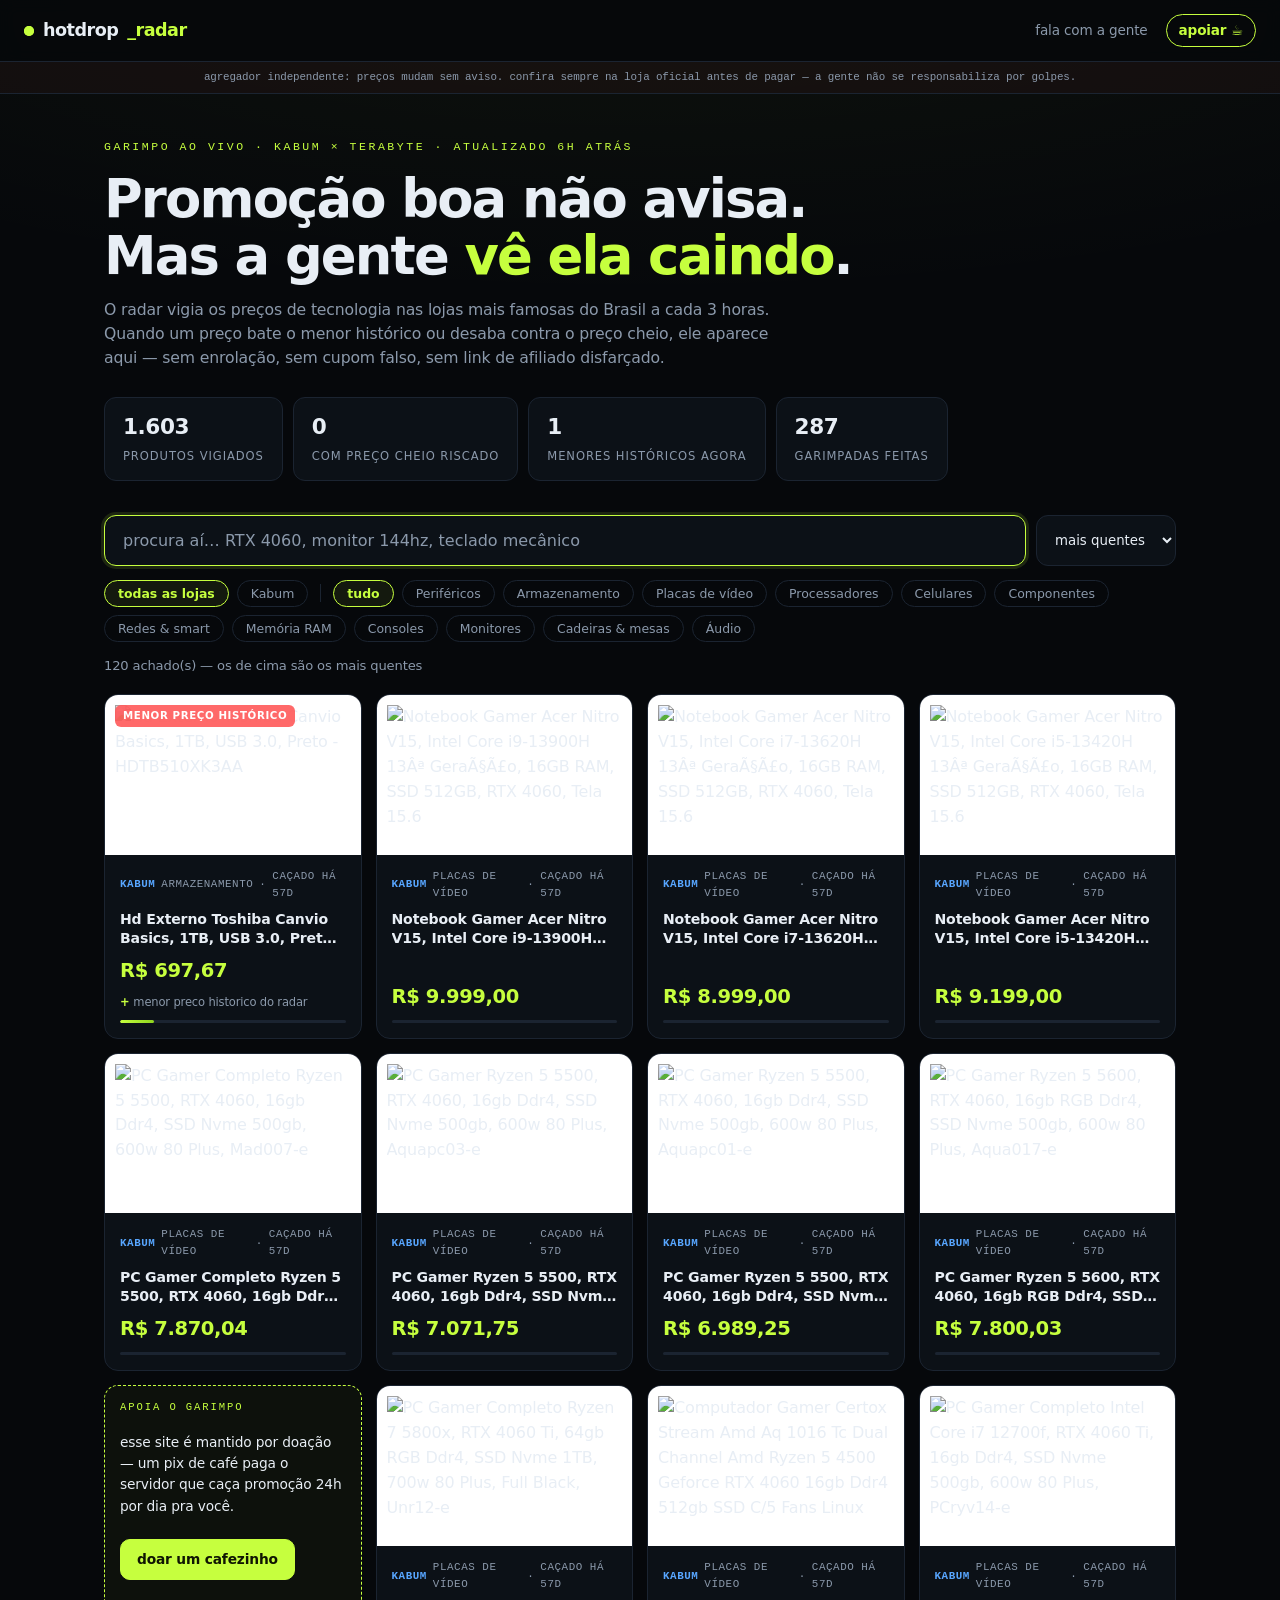
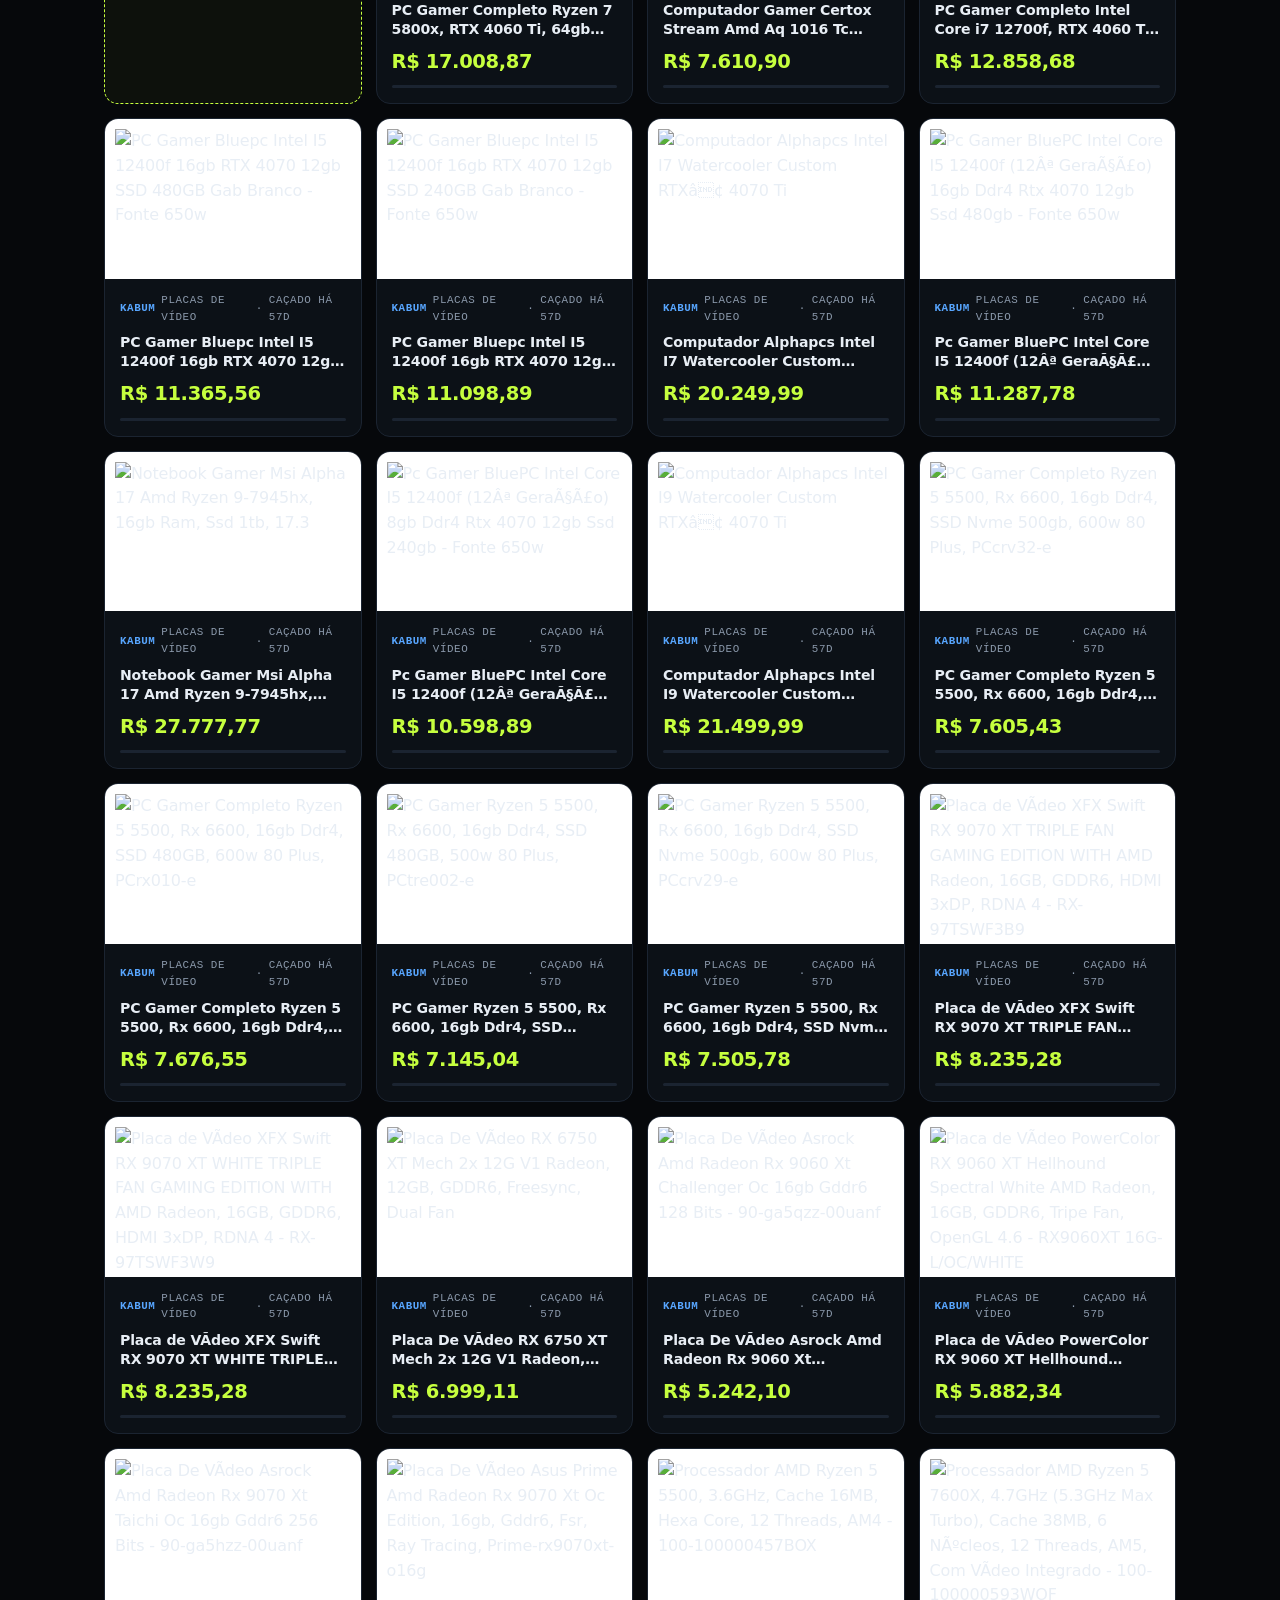
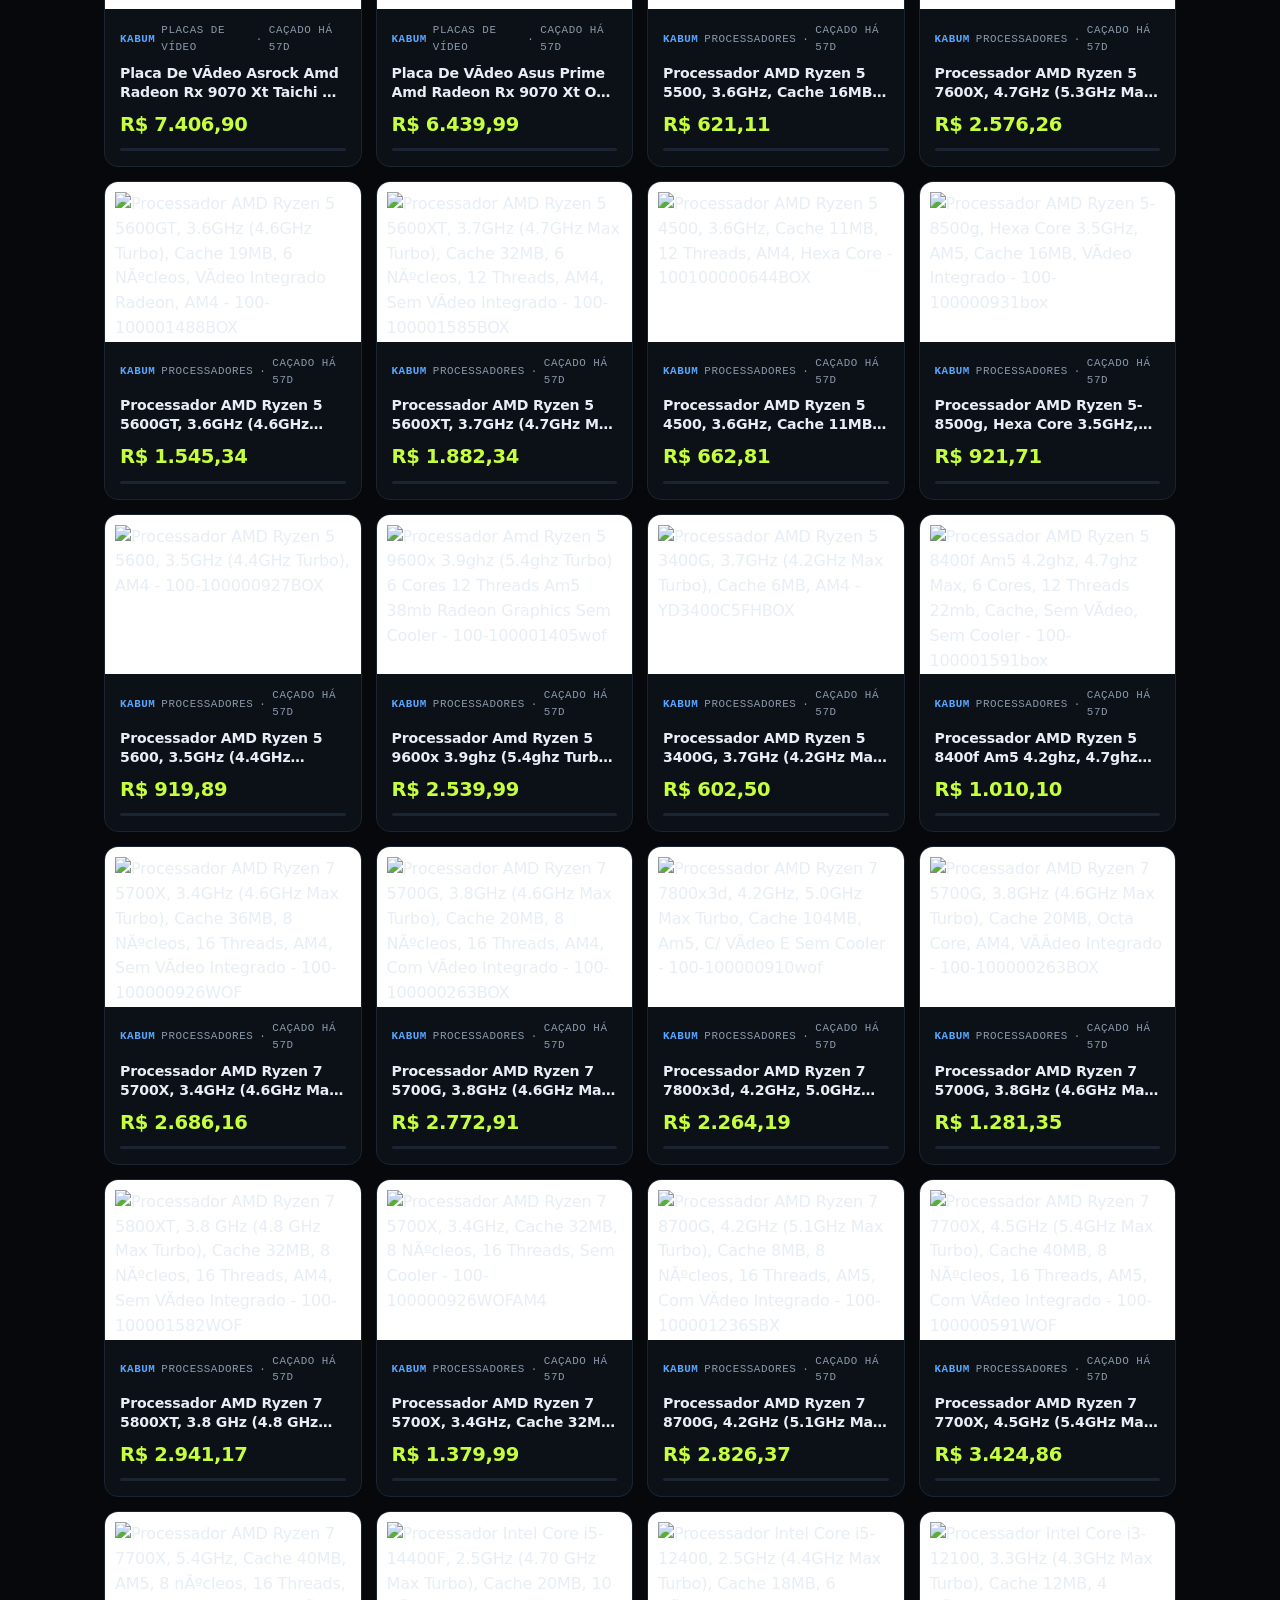
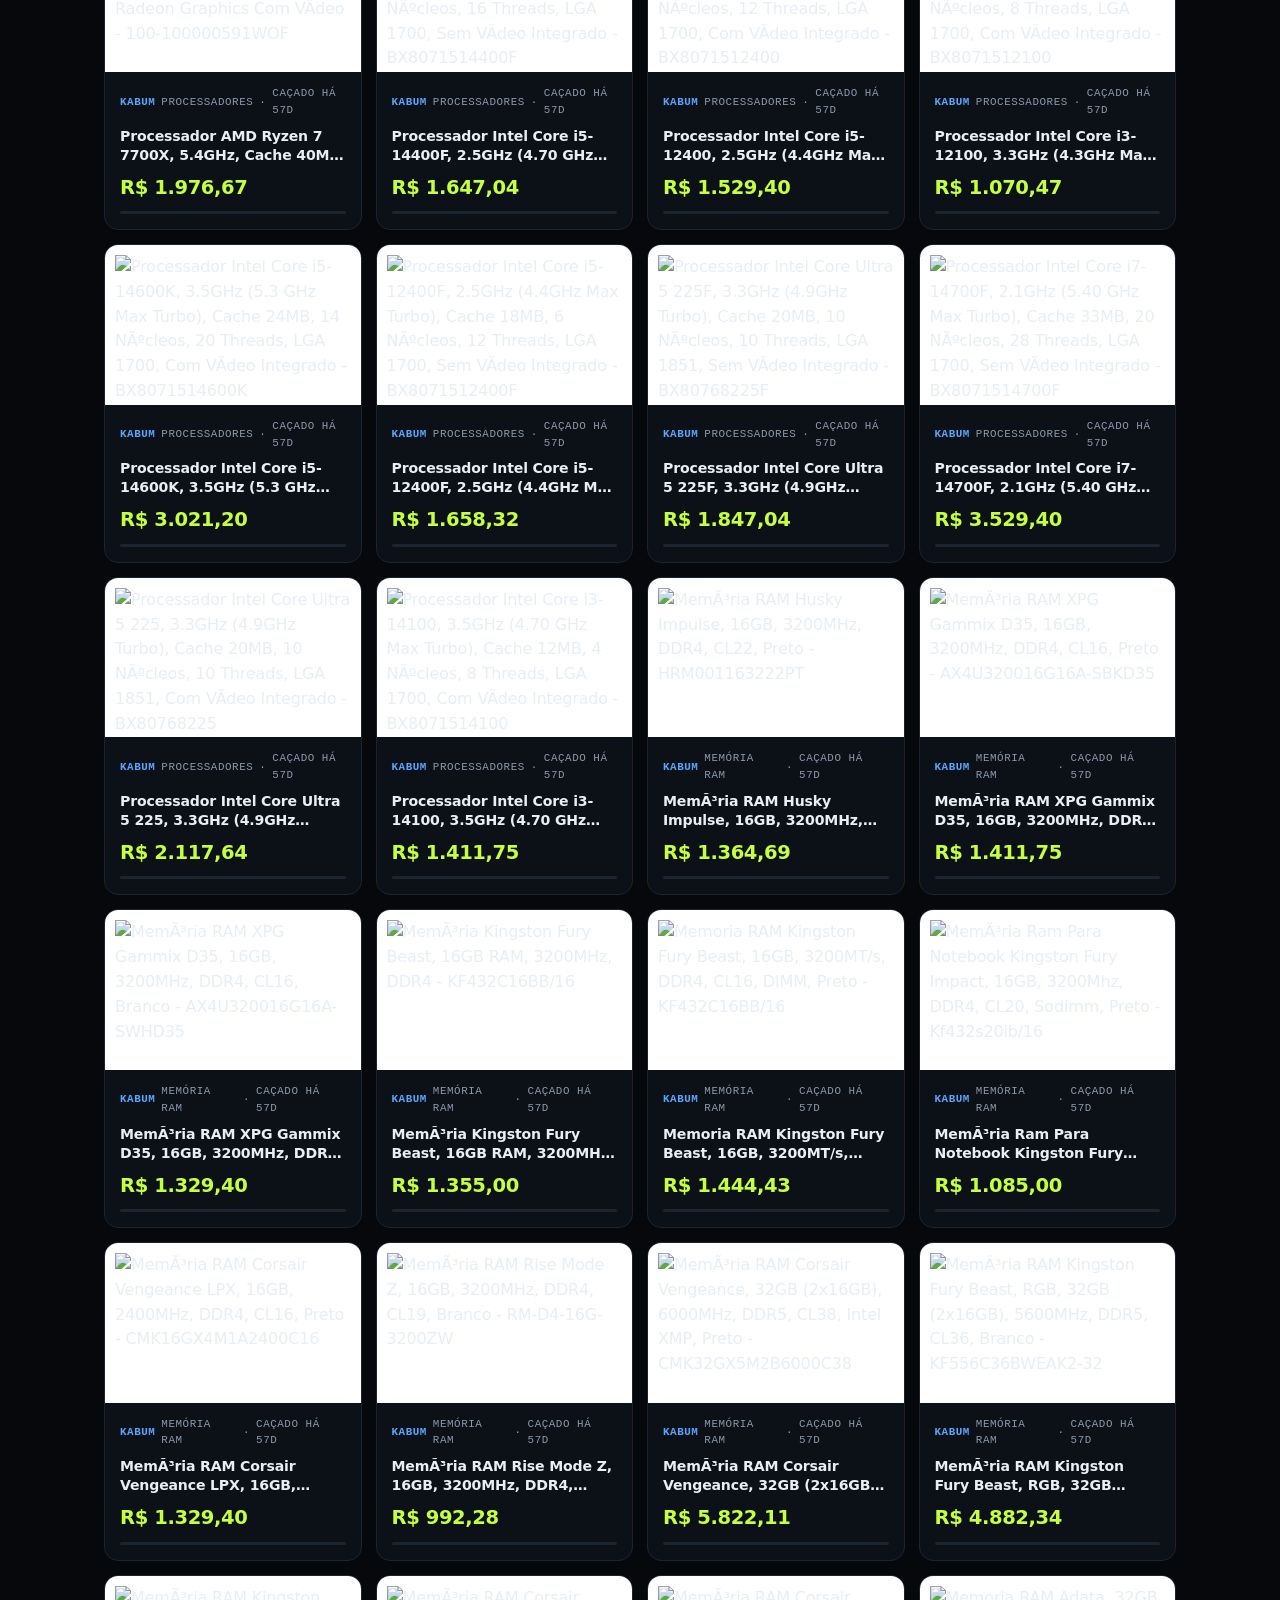
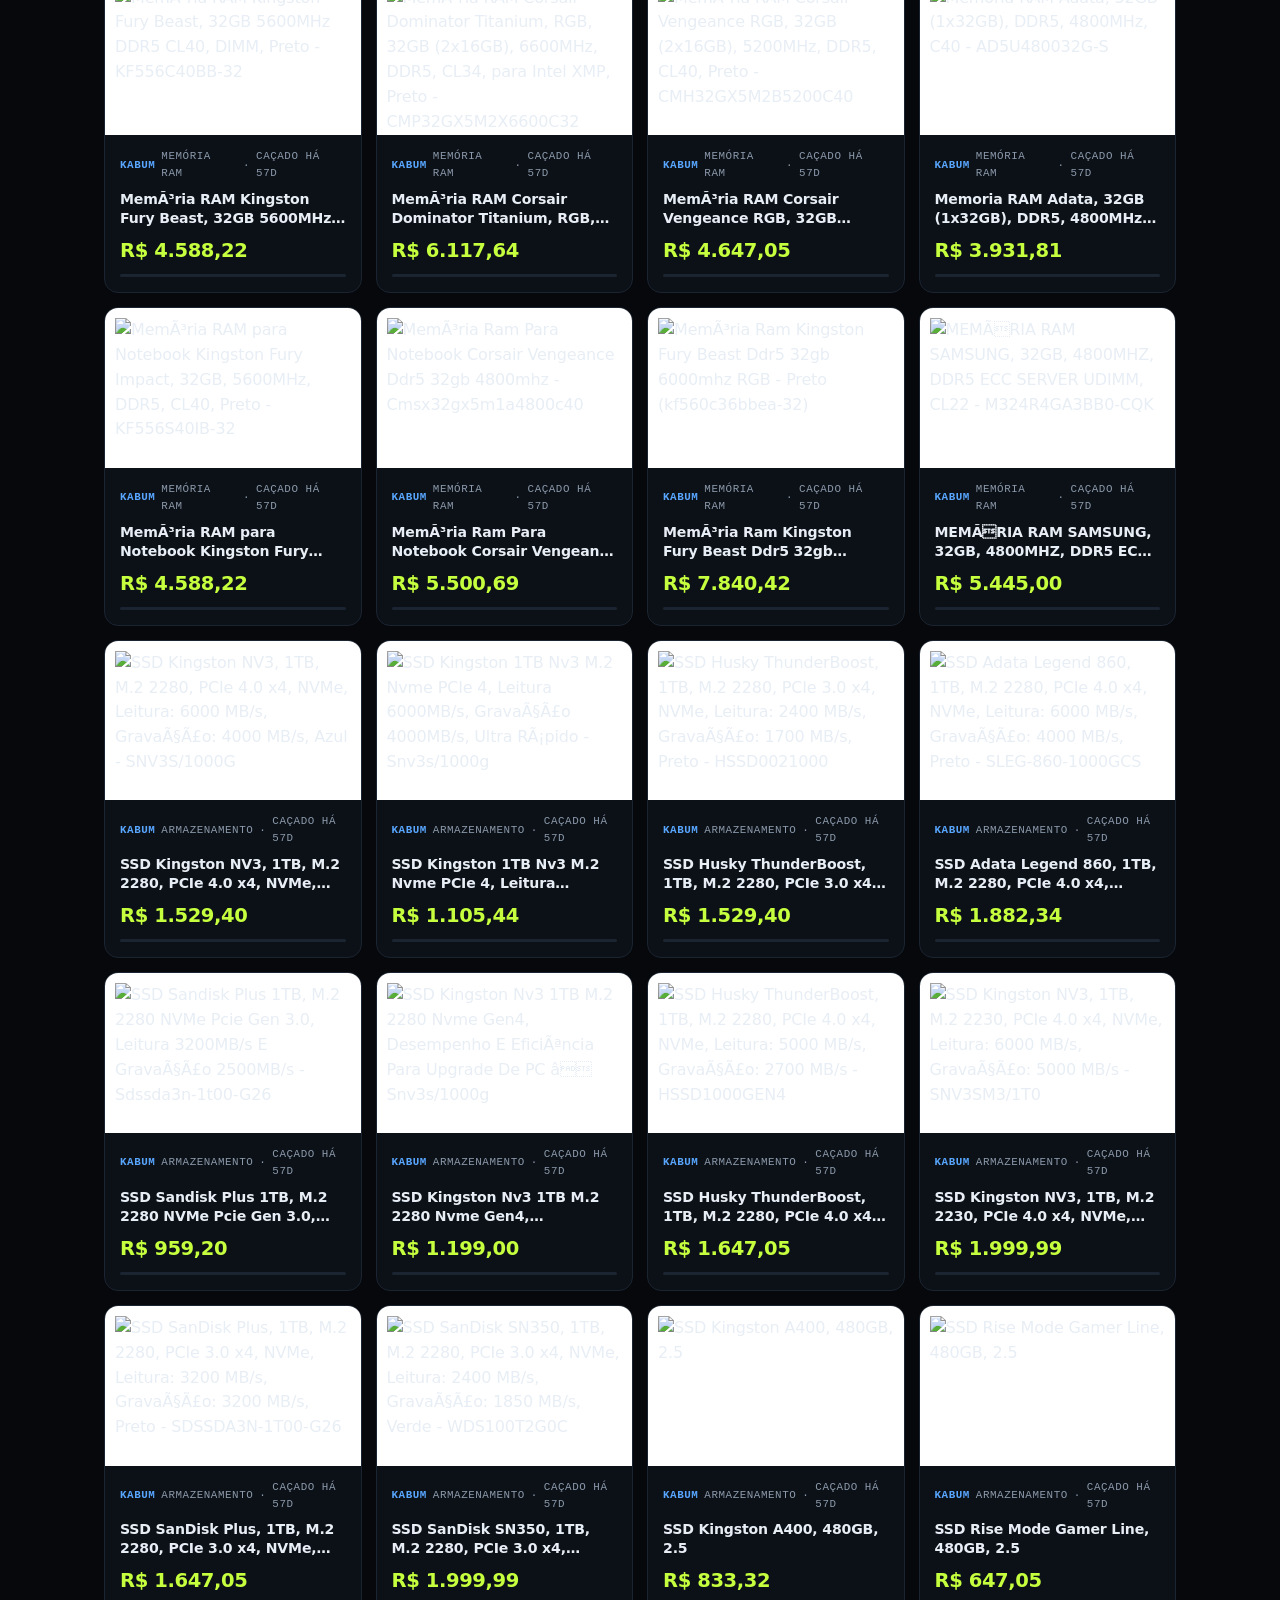
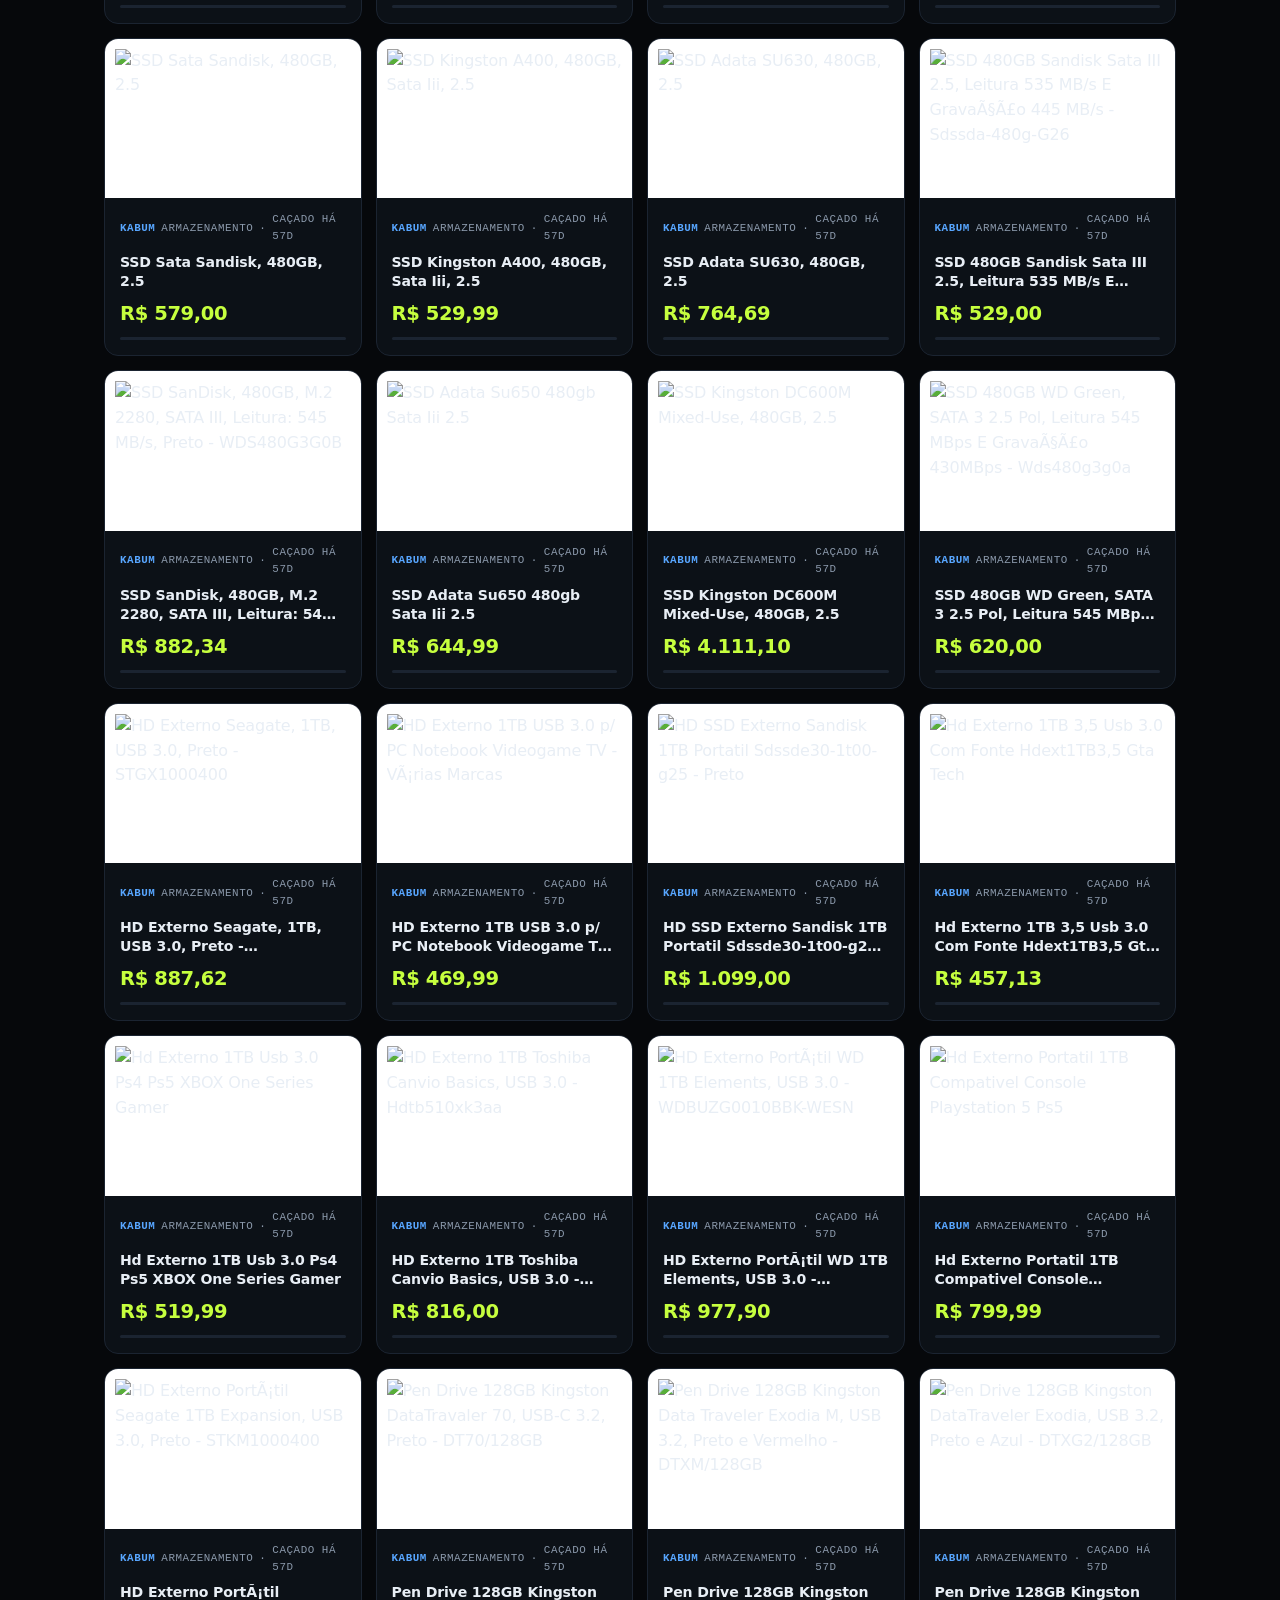
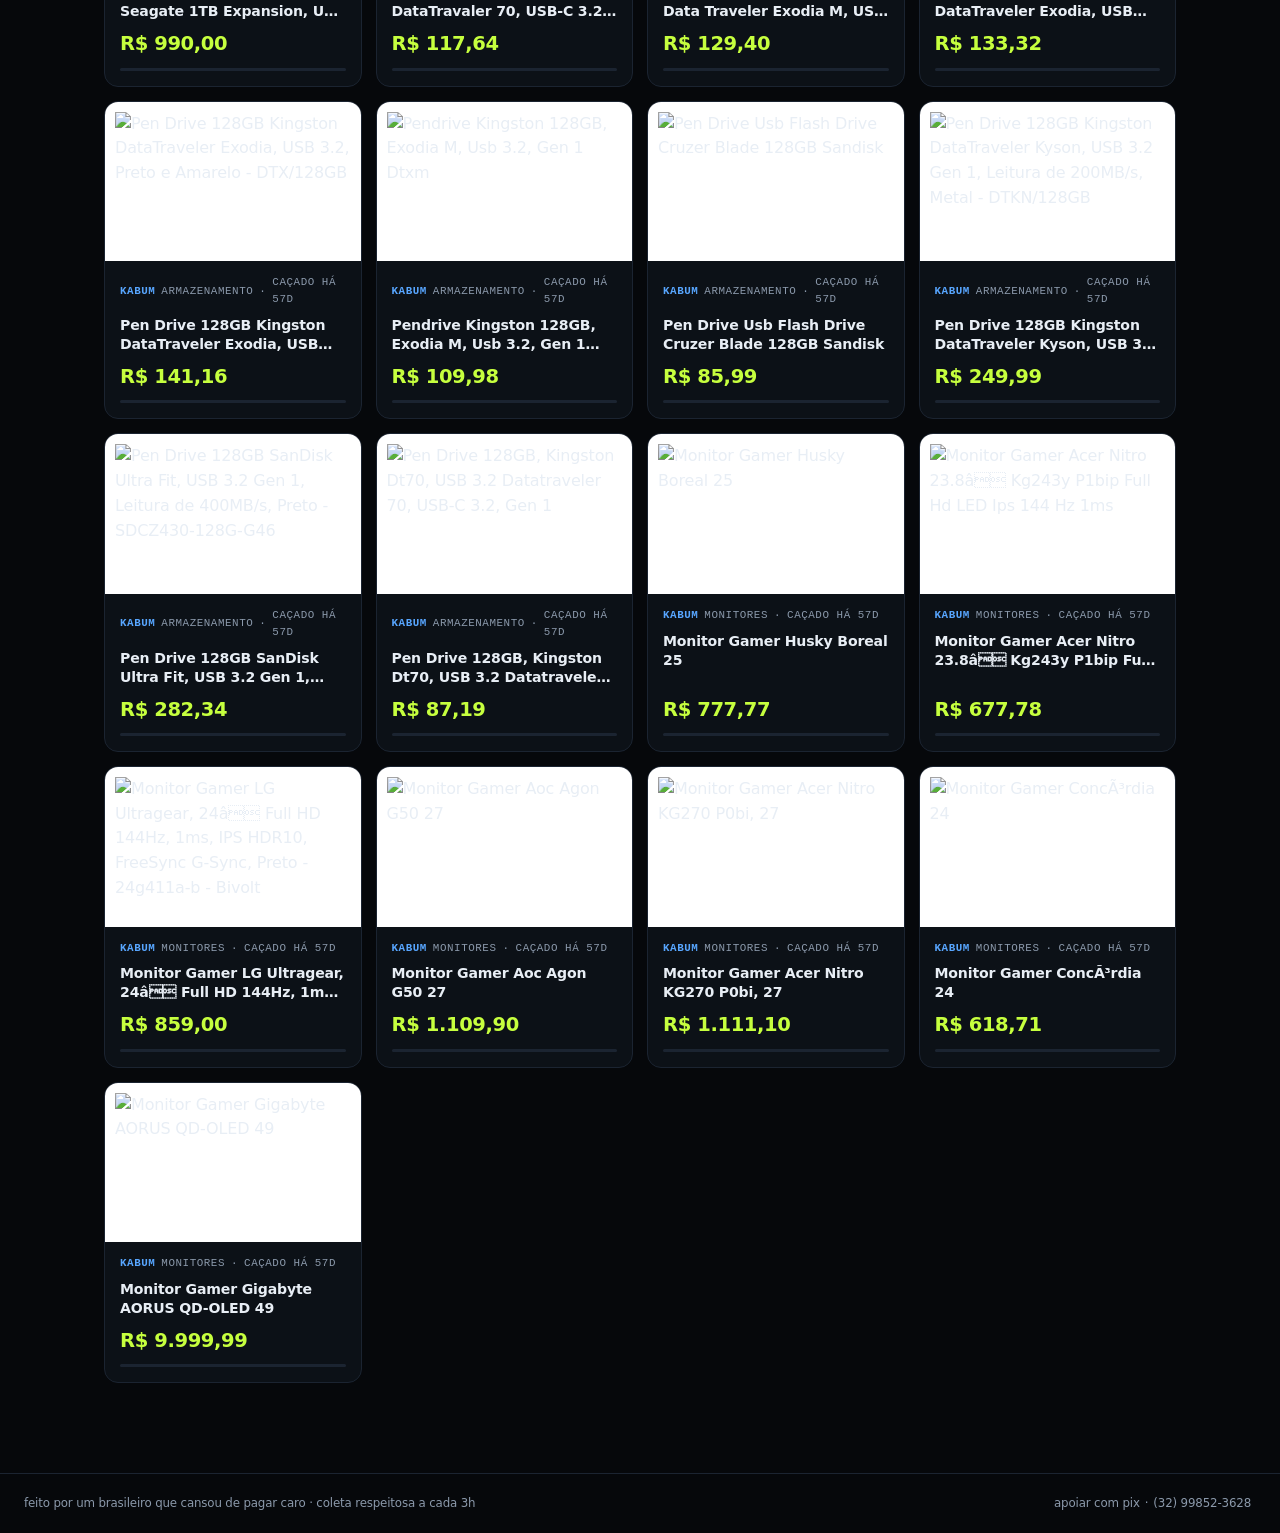
==== commit 15ea6f53: "deploy: 2026-10-10T07:08:28Z" ====
--- a/index.html
+++ b/index.html
@@ -1 +1 @@
-<!DOCTYPE html><!--9k492HyHF8AcBsd2_iKw4--><html lang="pt-BR"><head><meta charSet="utf-8"/><meta name="viewport" content="width=device-width, initial-scale=1"/><link rel="stylesheet" href="/_next/static/css/8d5b94d365dec0a6.css" data-precedence="next"/><link rel="preload" as="script" fetchPriority="low" href="/_next/static/chunks/webpack-74c939c87fa0092a.js"/><script src="/_next/static/chunks/4bd1b696-c023c6e3521b1417.js" async=""></script><script src="/_next/static/chunks/255-a70cfdedd3f61710.js" async=""></script><script src="/_next/static/chunks/main-app-e3cc17a3c87e313b.js" async=""></script><script src="/_next/static/chunks/619-ba102abea3e3d0e4.js" async=""></script><script src="/_next/static/chunks/app/layout-c7897941d5804c41.js" async=""></script><script src="/_next/static/chunks/app/page-b78c336a2f8b9c42.js" async=""></script><title>HotDrop Radar — promoções de tech caçadas ao vivo</title><meta name="description" content="O radar vigia os preços de tecnologia na Kabum e Terabyte a cada 3 horas e mostra quando um preço bate o menor histórico. Grátis, sem cadastro."/><script src="/_next/static/chunks/polyfills-42372ed130431b0a.js" noModule=""></script></head><body><div hidden=""><!--$--><!--/$--></div><header class="nav"><a class="brand" href="/"><span class="brand-dot"></span>hotdrop<span class="brand-accent">_radar</span></a><nav><a href="https://wa.me/5532998523628" target="_blank" rel="noopener noreferrer">fala com a gente</a><a class="cta-mini" href="/apoiar">apoiar ☕</a></nav></header><div class="disclaimer-strip" role="note">agregador independente: preços mudam sem aviso. confira sempre na loja oficial antes de pagar — a gente não se responsabiliza por golpes.</div><main><section class="hero"><p class="kicker">garimpo ao vivo · kabum × terabyte · atualizado <!-- -->4h atrás</p><h1>Promoção boa não avisa.<br/>Mas a gente <em>vê ela caindo</em>.</h1><p class="sub">O radar vigia os preços de tecnologia nas lojas mais famosas do Brasil a cada 3 horas. Quando um preço bate o menor histórico ou desaba contra o preço cheio, ele aparece aqui — sem enrolação, sem cupom falso, sem link de afiliado disfarçado.</p><div class="statsbar"><div class="stat"><b>1.603</b><span>produtos vigiados</span></div><div class="stat"><b>0</b><span>com preço cheio riscado</span></div><div class="stat"><b>1</b><span>menores históricos agora</span></div><div class="stat"><b>286</b><span>garimpadas feitas</span></div></div></section><div class="searchbox"><input type="search" placeholder="procura aí… RTX 4060, monitor 144hz, teclado mecânico" aria-label="buscar promoção" autofocus="" value=""/><select aria-label="ordenar"><option value="score" selected="">mais quentes</option><option value="price">menor preço</option></select></div><div class="chips"><button class="chip on">todas as lojas</button><button class="chip ">Kabum</button><span class="chip-divider"></span><button class="chip on">tudo</button><button class="chip ">Periféricos</button><button class="chip ">Armazenamento</button><button class="chip ">Processadores</button><button class="chip ">Placas de vídeo</button><button class="chip ">Celulares</button><button class="chip ">Componentes</button><button class="chip ">Redes &amp; smart</button><button class="chip ">Memória RAM</button><button class="chip ">Consoles</button><button class="chip ">Monitores</button><button class="chip ">Cadeiras &amp; mesas</button><button class="chip ">Áudio</button></div><p class="result-line">120<!-- --> achado(s)<!-- --> — os de cima são os mais quentes</p><div class="grid"><article class="card"><span class="low-badge">menor preço histórico</span><a href="https://www.kabum.com.br/produto/623736/processador-amd-ryzen-5-9600x-3-9ghz-5-4ghz-turbo-6-cores-12-threads-am5-38mb-radeon-graphics-sem-cooler-100-100001405wof" target="_blank" rel="noopener noreferrer" class="card-img"><img src="https://images.kabum.com.br/produtos/fotos/sync_mirakl/623736/xlarge/Processador-Amd-Ryzen-5-9600x-3-9ghz-5-4ghz-Turbo-6-Cores-12-Threads-Am5-38mb-Radeon-Graphics-Sem-Cooler-100-100001405wof_1787351018.jpg" alt="Processador Amd Ryzen 5 9600x 3.9ghz (5.4ghz Turbo) 6 Cores 12 Threads Am5 38mb Radeon Graphics Sem Cooler - 100-100001405wof" loading="lazy"/></a><div class="card-body"><div class="card-meta"><span class="store-tag s-kabum">Kabum</span><span>Processadores</span><span>·</span><span>caçado <!-- -->há 4h</span></div><a href="https://www.kabum.com.br/produto/623736/processador-amd-ryzen-5-9600x-3-9ghz-5-4ghz-turbo-6-cores-12-threads-am5-38mb-radeon-graphics-sem-cooler-100-100001405wof" target="_blank" rel="noopener noreferrer" class="card-title">Processador Amd Ryzen 5 9600x 3.9ghz (5.4ghz Turbo) 6 Cores 12 Threads Am5 38mb Radeon Graphics Sem Cooler - 100-100001405wof</a><div class="prices"><b class="now">R$ 2.539,99</b></div><ul class="reasons"><li>menor preco historico do radar</li></ul><div class="scorebar" aria-label="pontuação 13"><i style="width:13%"></i></div></div></article><article class="card"><a href="https://www.kabum.com.br/produto/892575/notebook-acer-nitro-v15-intel-core-i9-13900h-de-13-g-16gb-ssd-512gb-rtx4060-tela-15-6-full-hd-windows-11-home-anv15-52-96aq" target="_blank" rel="noopener noreferrer" class="card-img"><img src="https://images.kabum.com.br/produtos/fotos/sync_mirakl/892575/xlarge/Notebook-Gamer-Acer-Nitro-V15-Intel-Core-i9-13900H-13-Gera-o-16GB-RAM-SSD-512GB-RTX-4060-Tela-15-6-Full-HD-Windows-11-Home-ANV15-52-96AQ_1790094519.jpg" alt="Notebook Gamer Acer Nitro V15, Intel Core i9-13900H 13Âª GeraÃ§Ã£o, 16GB RAM, SSD 512GB, RTX 4060, Tela 15.6" loading="lazy"/></a><div class="card-body"><div class="card-meta"><span class="store-tag s-kabum">Kabum</span><span>Placas de vídeo</span><span>·</span><span>caçado <!-- -->há 4h</span></div><a href="https://www.kabum.com.br/produto/892575/notebook-acer-nitro-v15-intel-core-i9-13900h-de-13-g-16gb-ssd-512gb-rtx4060-tela-15-6-full-hd-windows-11-home-anv15-52-96aq" target="_blank" rel="noopener noreferrer" class="card-title">Notebook Gamer Acer Nitro V15, Intel Core i9-13900H 13Âª GeraÃ§Ã£o, 16GB RAM, SSD 512GB, RTX 4060, Tela 15.6</a><div class="prices"><b class="now">R$ 9.999,00</b></div><div class="scorebar" aria-label="pontuação 0"><i style="width:0%"></i></div></div></article><article class="card"><a href="https://www.kabum.com.br/produto/912258/notebook-gamer-acer-nitro-v15-intel-core-i7-13620h-13-geracao-16gb-ram-ssd-512gb-rtx-4060-tela-15-6-full-hd-165hz-linux-anv15-52-790m" target="_blank" rel="noopener noreferrer" class="card-img"><img src="https://images.kabum.com.br/produtos/fotos/sync_mirakl/912258/xlarge/Notebook-Gamer-Acer-Nitro-V15-Intel-Core-i7-13620H-13-Gera-o-16GB-RAM-SSD-512GB-RTX-4060-Tela-15-6-Full-HD-165Hz-Linux-ANV15-52-790M_1790097524.jpg" alt="Notebook Gamer Acer Nitro V15, Intel Core i7-13620H 13Âª GeraÃ§Ã£o, 16GB RAM, SSD 512GB, RTX 4060, Tela 15.6" loading="lazy"/></a><div class="card-body"><div class="card-meta"><span class="store-tag s-kabum">Kabum</span><span>Placas de vídeo</span><span>·</span><span>caçado <!-- -->há 4h</span></div><a href="https://www.kabum.com.br/produto/912258/notebook-gamer-acer-nitro-v15-intel-core-i7-13620h-13-geracao-16gb-ram-ssd-512gb-rtx-4060-tela-15-6-full-hd-165hz-linux-anv15-52-790m" target="_blank" rel="noopener noreferrer" class="card-title">Notebook Gamer Acer Nitro V15, Intel Core i7-13620H 13Âª GeraÃ§Ã£o, 16GB RAM, SSD 512GB, RTX 4060, Tela 15.6</a><div class="prices"><b class="now">R$ 8.999,00</b></div><div class="scorebar" aria-label="pontuação 0"><i style="width:0%"></i></div></div></article><article class="card"><a href="https://www.kabum.com.br/produto/912257/notebook-gamer-acer-nitro-v15-anv15-52-52vn-intel-core-i5-13420h-13-g-512-gb-ssd-16-gb-ram-rtx-4060-15-6-" target="_blank" rel="noopener noreferrer" class="card-img"><img src="https://images.kabum.com.br/produtos/fotos/sync_mirakl/912257/xlarge/Notebook-Gamer-Acer-Nitro-V15-Intel-Core-i5-13420H-13-Gera-o-16GB-RAM-SSD-512GB-RTX-4060-Tela-15-6-Full-HD-165Hz-Linux-ANV15-52-52VN_1790095121.jpg" alt="Notebook Gamer Acer Nitro V15, Intel Core i5-13420H 13Âª GeraÃ§Ã£o, 16GB RAM, SSD 512GB, RTX 4060, Tela 15.6" loading="lazy"/></a><div class="card-body"><div class="card-meta"><span class="store-tag s-kabum">Kabum</span><span>Placas de vídeo</span><span>·</span><span>caçado <!-- -->há 4h</span></div><a href="https://www.kabum.com.br/produto/912257/notebook-gamer-acer-nitro-v15-anv15-52-52vn-intel-core-i5-13420h-13-g-512-gb-ssd-16-gb-ram-rtx-4060-15-6-" target="_blank" rel="noopener noreferrer" class="card-title">Notebook Gamer Acer Nitro V15, Intel Core i5-13420H 13Âª GeraÃ§Ã£o, 16GB RAM, SSD 512GB, RTX 4060, Tela 15.6</a><div class="prices"><b class="now">R$ 9.199,00</b></div><div class="scorebar" aria-label="pontuação 0"><i style="width:0%"></i></div></div></article><article class="card"><a href="https://www.kabum.com.br/produto/705112/pc-gamer-completo-ryzen-5-5500-rtx-4060-16gb-ddr4-ssd-nvme-500gb-600w-80-plus-mad007-e" target="_blank" rel="noopener noreferrer" class="card-img"><img src="https://images.kabum.com.br/produtos/fotos/sync_mirakl/705112/xlarge/PC-Gamer-Completo-Ryzen-5-5500-RTX-4060-16gb-Ddr4-SSD-Nvme-500gb-600w-80-Plus-Mad007-e_1781619818.png" alt="PC Gamer Completo Ryzen 5 5500, RTX 4060, 16gb Ddr4, SSD Nvme 500gb, 600w 80 Plus, Mad007-e" loading="lazy"/></a><div class="card-body"><div class="card-meta"><span class="store-tag s-kabum">Kabum</span><span>Placas de vídeo</span><span>·</span><span>caçado <!-- -->há 4h</span></div><a href="https://www.kabum.com.br/produto/705112/pc-gamer-completo-ryzen-5-5500-rtx-4060-16gb-ddr4-ssd-nvme-500gb-600w-80-plus-mad007-e" target="_blank" rel="noopener noreferrer" class="card-title">PC Gamer Completo Ryzen 5 5500, RTX 4060, 16gb Ddr4, SSD Nvme 500gb, 600w 80 Plus, Mad007-e</a><div class="prices"><b class="now">R$ 7.870,04</b></div><div class="scorebar" aria-label="pontuação 0"><i style="width:0%"></i></div></div></article><article class="card"><a href="https://www.kabum.com.br/produto/697208/pc-gamer-ryzen-5-5500-rtx-4060-16gb-ddr4-ssd-nvme-500gb-600w-80-plus-aquapc03-e" target="_blank" rel="noopener noreferrer" class="card-img"><img src="https://images.kabum.com.br/produtos/fotos/sync_mirakl/697208/xlarge/PC-Gamer-Ryzen-5-5500-RTX-4060-16gb-Ddr4-SSD-Nvme-500gb-600w-80-Plus-Aquapc03-e_1790774326.webp" alt="PC Gamer Ryzen 5 5500, RTX 4060, 16gb Ddr4, SSD Nvme 500gb, 600w 80 Plus, Aquapc03-e" loading="lazy"/></a><div class="card-body"><div class="card-meta"><span class="store-tag s-kabum">Kabum</span><span>Placas de vídeo</span><span>·</span><span>caçado <!-- -->há 4h</span></div><a href="https://www.kabum.com.br/produto/697208/pc-gamer-ryzen-5-5500-rtx-4060-16gb-ddr4-ssd-nvme-500gb-600w-80-plus-aquapc03-e" target="_blank" rel="noopener noreferrer" class="card-title">PC Gamer Ryzen 5 5500, RTX 4060, 16gb Ddr4, SSD Nvme 500gb, 600w 80 Plus, Aquapc03-e</a><div class="prices"><b class="now">R$ 7.071,75</b></div><div class="scorebar" aria-label="pontuação 0"><i style="width:0%"></i></div></div></article><article class="card"><a href="https://www.kabum.com.br/produto/697183/pc-gamer-ryzen-5-5500-rtx-4060-16gb-ddr4-ssd-nvme-500gb-600w-80-plus-aquapc01-e" target="_blank" rel="noopener noreferrer" class="card-img"><img src="https://images.kabum.com.br/produtos/fotos/sync_mirakl/697183/xlarge/PC-Gamer-Ryzen-5-5500-RTX-4060-16gb-Ddr4-SSD-Nvme-500gb-600w-80-Plus-Aquapc01-e_1790688822.webp" alt="PC Gamer Ryzen 5 5500, RTX 4060, 16gb Ddr4, SSD Nvme 500gb, 600w 80 Plus, Aquapc01-e" loading="lazy"/></a><div class="card-body"><div class="card-meta"><span class="store-tag s-kabum">Kabum</span><span>Placas de vídeo</span><span>·</span><span>caçado <!-- -->há 4h</span></div><a href="https://www.kabum.com.br/produto/697183/pc-gamer-ryzen-5-5500-rtx-4060-16gb-ddr4-ssd-nvme-500gb-600w-80-plus-aquapc01-e" target="_blank" rel="noopener noreferrer" class="card-title">PC Gamer Ryzen 5 5500, RTX 4060, 16gb Ddr4, SSD Nvme 500gb, 600w 80 Plus, Aquapc01-e</a><div class="prices"><b class="now">R$ 6.989,25</b></div><div class="scorebar" aria-label="pontuação 0"><i style="width:0%"></i></div></div></article><article class="card"><a href="https://www.kabum.com.br/produto/1024982/pc-gamer-ryzen-5-5600-rtx-4060-16gb-rgb-ddr4-ssd-nvme-500gb-600w-80-plus-aqua017-e" target="_blank" rel="noopener noreferrer" class="card-img"><img src="https://images.kabum.com.br/produtos/fotos/sync_mirakl/1024982/xlarge/PC-Gamer-Ryzen-5-5600-RTX-4060-16gb-RGB-Ddr4-SSD-Nvme-500gb-600w-80-Plus-Aqua017-e_1791401628.jpg" alt="PC Gamer Ryzen 5 5600, RTX 4060, 16gb RGB Ddr4, SSD Nvme 500gb, 600w 80 Plus, Aqua017-e" loading="lazy"/></a><div class="card-body"><div class="card-meta"><span class="store-tag s-kabum">Kabum</span><span>Placas de vídeo</span><span>·</span><span>caçado <!-- -->há 4h</span></div><a href="https://www.kabum.com.br/produto/1024982/pc-gamer-ryzen-5-5600-rtx-4060-16gb-rgb-ddr4-ssd-nvme-500gb-600w-80-plus-aqua017-e" target="_blank" rel="noopener noreferrer" class="card-title">PC Gamer Ryzen 5 5600, RTX 4060, 16gb RGB Ddr4, SSD Nvme 500gb, 600w 80 Plus, Aqua017-e</a><div class="prices"><b class="now">R$ 7.800,03</b></div><div class="scorebar" aria-label="pontuação 0"><i style="width:0%"></i></div></div></article><article class="card donate"><div class="card-body"><p class="donate-kicker">apoia o garimpo</p><p class="donate-copy">esse site é mantido por doação — um pix de café paga o servidor que caça promoção 24h por dia pra você.</p><a class="btn primary donate-btn" href="/apoiar">doar um cafezinho</a></div></article><article class="card"><a href="https://www.kabum.com.br/produto/705095/pc-gamer-completo-ryzen-7-5800x-rtx-4060-ti-64gb-rgb-ddr4-ssd-nvme-1tb-700w-80-plus-full-black-unr12-e" target="_blank" rel="noopener noreferrer" class="card-img"><img src="https://images.kabum.com.br/produtos/fotos/sync_mirakl/705095/xlarge/PC-Gamer-Completo-Ryzen-7-5800x-RTX-4060-Ti-64gb-RGB-Ddr4-SSD-Nvme-1TB-700w-80-Plus-Full-Black-Unr12-e_1791401621.png" alt="PC Gamer Completo Ryzen 7 5800x, RTX 4060 Ti, 64gb RGB Ddr4, SSD Nvme 1TB, 700w 80 Plus, Full Black, Unr12-e" loading="lazy"/></a><div class="card-body"><div class="card-meta"><span class="store-tag s-kabum">Kabum</span><span>Placas de vídeo</span><span>·</span><span>caçado <!-- -->há 4h</span></div><a href="https://www.kabum.com.br/produto/705095/pc-gamer-completo-ryzen-7-5800x-rtx-4060-ti-64gb-rgb-ddr4-ssd-nvme-1tb-700w-80-plus-full-black-unr12-e" target="_blank" rel="noopener noreferrer" class="card-title">PC Gamer Completo Ryzen 7 5800x, RTX 4060 Ti, 64gb RGB Ddr4, SSD Nvme 1TB, 700w 80 Plus, Full Black, Unr12-e</a><div class="prices"><b class="now">R$ 17.008,87</b></div><div class="scorebar" aria-label="pontuação 0"><i style="width:0%"></i></div></div></article><article class="card"><a href="https://www.kabum.com.br/produto/882920/computador-gamer-certox-stream-amd-aq-1016-tc-dual-channel-amd-ryzen-5-4500-geforce-rtx-4060-16gb-ddr4-512gb-ssd-c-5-fans-linux" target="_blank" rel="noopener noreferrer" class="card-img"><img src="https://images.kabum.com.br/produtos/fotos/sync_mirakl/882920/xlarge/Computador-Gamer-Certox-Stream-Amd-Aq-1016-Tc-Dual-Channel-Amd-Ryzen-5-4500-Geforce-RTX-4060-16gb-Ddr4-512gb-SSD-C-5-Fans-Linux_1770930081.jpg" alt="Computador Gamer Certox Stream Amd Aq 1016 Tc Dual Channel Amd Ryzen 5 4500 Geforce RTX 4060 16gb Ddr4 512gb SSD C/5 Fans Linux" loading="lazy"/></a><div class="card-body"><div class="card-meta"><span class="store-tag s-kabum">Kabum</span><span>Placas de vídeo</span><span>·</span><span>caçado <!-- -->há 4h</span></div><a href="https://www.kabum.com.br/produto/882920/computador-gamer-certox-stream-amd-aq-1016-tc-dual-channel-amd-ryzen-5-4500-geforce-rtx-4060-16gb-ddr4-512gb-ssd-c-5-fans-linux" target="_blank" rel="noopener noreferrer" class="card-title">Computador Gamer Certox Stream Amd Aq 1016 Tc Dual Channel Amd Ryzen 5 4500 Geforce RTX 4060 16gb Ddr4 512gb SSD C/5 Fans Linux</a><div class="prices"><b class="now">R$ 7.610,90</b></div><div class="scorebar" aria-label="pontuação 0"><i style="width:0%"></i></div></div></article><article class="card"><a href="https://www.kabum.com.br/produto/705064/pc-gamer-completo-intel-core-i7-12700f-rtx-4060-ti-16gb-ddr4-ssd-nvme-500gb-600w-80-plus-pcryv14-e" target="_blank" rel="noopener noreferrer" class="card-img"><img src="https://images.kabum.com.br/produtos/fotos/sync_mirakl/705064/xlarge/PC-Gamer-Completo-Intel-Core-i7-12700f-RTX-4060-Ti-16gb-Ddr4-SSD-Nvme-500gb-600w-80-Plus-PCryv14-e_1791401625.png" alt="PC Gamer Completo Intel Core i7 12700f, RTX 4060 Ti, 16gb Ddr4, SSD Nvme 500gb, 600w 80 Plus, PCryv14-e" loading="lazy"/></a><div class="card-body"><div class="card-meta"><span class="store-tag s-kabum">Kabum</span><span>Placas de vídeo</span><span>·</span><span>caçado <!-- -->há 4h</span></div><a href="https://www.kabum.com.br/produto/705064/pc-gamer-completo-intel-core-i7-12700f-rtx-4060-ti-16gb-ddr4-ssd-nvme-500gb-600w-80-plus-pcryv14-e" target="_blank" rel="noopener noreferrer" class="card-title">PC Gamer Completo Intel Core i7 12700f, RTX 4060 Ti, 16gb Ddr4, SSD Nvme 500gb, 600w 80 Plus, PCryv14-e</a><div class="prices"><b class="now">R$ 12.858,68</b></div><div class="scorebar" aria-label="pontuação 0"><i style="width:0%"></i></div></div></article><article class="card"><a href="https://www.kabum.com.br/produto/629834/pc-gamer-bluepc-intel-i5-12400f-16gb-rtx-4070-12gb-ssd-480gb-gab-branco-fonte-650w" target="_blank" rel="noopener noreferrer" class="card-img"><img src="https://images.kabum.com.br/produtos/fotos/sync_mirakl/629834/PC-Gamer-Bluepc-Intel-I5-12400f-16gb-RTX-4070-12gb-SSD-480GB-Gab-Branco-Fonte-650w_1724758362_gg.jpg" alt="PC Gamer Bluepc Intel I5 12400f 16gb RTX 4070 12gb SSD 480GB Gab Branco - Fonte 650w" loading="lazy"/></a><div class="card-body"><div class="card-meta"><span class="store-tag s-kabum">Kabum</span><span>Placas de vídeo</span><span>·</span><span>caçado <!-- -->há 4h</span></div><a href="https://www.kabum.com.br/produto/629834/pc-gamer-bluepc-intel-i5-12400f-16gb-rtx-4070-12gb-ssd-480gb-gab-branco-fonte-650w" target="_blank" rel="noopener noreferrer" class="card-title">PC Gamer Bluepc Intel I5 12400f 16gb RTX 4070 12gb SSD 480GB Gab Branco - Fonte 650w</a><div class="prices"><b class="now">R$ 11.365,56</b></div><div class="scorebar" aria-label="pontuação 0"><i style="width:0%"></i></div></div></article><article class="card"><a href="https://www.kabum.com.br/produto/629823/pc-gamer-bluepc-intel-i5-12400f-16gb-rtx-4070-12gb-ssd-240gb-gab-branco-fonte-650w" target="_blank" rel="noopener noreferrer" class="card-img"><img src="https://images.kabum.com.br/produtos/fotos/sync_mirakl/629823/PC-Gamer-Bluepc-Intel-I5-12400f-16gb-RTX-4070-12gb-SSD-240GB-Gab-Branco-Fonte-650w_1724758515_gg.jpg" alt="PC Gamer Bluepc Intel I5 12400f 16gb RTX 4070 12gb SSD 240GB Gab Branco - Fonte 650w" loading="lazy"/></a><div class="card-body"><div class="card-meta"><span class="store-tag s-kabum">Kabum</span><span>Placas de vídeo</span><span>·</span><span>caçado <!-- -->há 4h</span></div><a href="https://www.kabum.com.br/produto/629823/pc-gamer-bluepc-intel-i5-12400f-16gb-rtx-4070-12gb-ssd-240gb-gab-branco-fonte-650w" target="_blank" rel="noopener noreferrer" class="card-title">PC Gamer Bluepc Intel I5 12400f 16gb RTX 4070 12gb SSD 240GB Gab Branco - Fonte 650w</a><div class="prices"><b class="now">R$ 11.098,89</b></div><div class="scorebar" aria-label="pontuação 0"><i style="width:0%"></i></div></div></article><article class="card"><a href="https://www.kabum.com.br/produto/583489/computador-alphapcs-intel-i7-watercooler-custom-rtx-4070-ti" target="_blank" rel="noopener noreferrer" class="card-img"><img src="https://images.kabum.com.br/produtos/fotos/sync_mirakl/583489/Computador-Alphapcs-Intel-I7-Watercooler-Custom-RTX-4070-Ti_1718107842_gg.jpg" alt="Computador Alphapcs Intel I7 Watercooler Custom RTXâ¢ 4070 Ti" loading="lazy"/></a><div class="card-body"><div class="card-meta"><span class="store-tag s-kabum">Kabum</span><span>Placas de vídeo</span><span>·</span><span>caçado <!-- -->há 4h</span></div><a href="https://www.kabum.com.br/produto/583489/computador-alphapcs-intel-i7-watercooler-custom-rtx-4070-ti" target="_blank" rel="noopener noreferrer" class="card-title">Computador Alphapcs Intel I7 Watercooler Custom RTXâ¢ 4070 Ti</a><div class="prices"><b class="now">R$ 20.249,99</b></div><div class="scorebar" aria-label="pontuação 0"><i style="width:0%"></i></div></div></article><article class="card"><a href="https://www.kabum.com.br/produto/587176/pc-gamer-bluepc-intel-core-i5-12400f-12-geracao-16gb-ddr4-rtx-4070-12gb-ssd-480gb-fonte-650w" target="_blank" rel="noopener noreferrer" class="card-img"><img src="https://images.kabum.com.br/produtos/fotos/sync_mirakl/587176/Pc-Gamer-BluePC-Intel-Core-I5-12400f-12-Gera-o-16gb-Ddr4-Rtx-4070-12gb-Ssd-480gb-Fonte-650w_1724695653_gg.jpg" alt="Pc Gamer BluePC Intel Core I5 12400f (12Âª GeraÃ§Ã£o) 16gb Ddr4 Rtx 4070 12gb Ssd 480gb - Fonte 650w" loading="lazy"/></a><div class="card-body"><div class="card-meta"><span class="store-tag s-kabum">Kabum</span><span>Placas de vídeo</span><span>·</span><span>caçado <!-- -->há 4h</span></div><a href="https://www.kabum.com.br/produto/587176/pc-gamer-bluepc-intel-core-i5-12400f-12-geracao-16gb-ddr4-rtx-4070-12gb-ssd-480gb-fonte-650w" target="_blank" rel="noopener noreferrer" class="card-title">Pc Gamer BluePC Intel Core I5 12400f (12Âª GeraÃ§Ã£o) 16gb Ddr4 Rtx 4070 12gb Ssd 480gb - Fonte 650w</a><div class="prices"><b class="now">R$ 11.287,78</b></div><div class="scorebar" aria-label="pontuação 0"><i style="width:0%"></i></div></div></article><article class="card"><a href="https://www.kabum.com.br/produto/620569/notebook-gamer-msi-alpha-17-amd-ryzen-9-7945hx-16gb-ram-ssd-1tb-17-3-qhd-240hz-geforce-rtx-4070-win-11h-preto-9s7-17kk11-057" target="_blank" rel="noopener noreferrer" class="card-img"><img src="https://images.kabum.com.br/produtos/fotos/620569/notebook-gamer-msi-alpha-17-amd-ryzen-9-7945hx-16gb-ram-ssd-1tb-17-3-qhd-240hz-rtx-4070-win-11h-preto-9s7-17kk11-057_1730730299_original.jpg" alt="Notebook Gamer Msi Alpha 17 Amd Ryzen 9-7945hx, 16gb Ram, Ssd 1tb, 17.3" loading="lazy"/></a><div class="card-body"><div class="card-meta"><span class="store-tag s-kabum">Kabum</span><span>Placas de vídeo</span><span>·</span><span>caçado <!-- -->há 4h</span></div><a href="https://www.kabum.com.br/produto/620569/notebook-gamer-msi-alpha-17-amd-ryzen-9-7945hx-16gb-ram-ssd-1tb-17-3-qhd-240hz-geforce-rtx-4070-win-11h-preto-9s7-17kk11-057" target="_blank" rel="noopener noreferrer" class="card-title">Notebook Gamer Msi Alpha 17 Amd Ryzen 9-7945hx, 16gb Ram, Ssd 1tb, 17.3</a><div class="prices"><b class="now">R$ 27.777,77</b></div><div class="scorebar" aria-label="pontuação 0"><i style="width:0%"></i></div></div></article><article class="card"><a href="https://www.kabum.com.br/produto/587185/pc-gamer-bluepc-intel-core-i5-12400f-12-geracao-8gb-ddr4-rtx-4070-12gb-ssd-240gb-fonte-650w" target="_blank" rel="noopener noreferrer" class="card-img"><img src="https://images.kabum.com.br/produtos/fotos/sync_mirakl/587185/Pc-Gamer-BluePC-Intel-Core-I5-12400f-12-Gera-o-8gb-Ddr4-Rtx-4070-12gb-Ssd-240gb-Fonte-650w_1724694655_gg.jpg" alt="Pc Gamer BluePC Intel Core I5 12400f (12Âª GeraÃ§Ã£o) 8gb Ddr4 Rtx 4070 12gb Ssd 240gb - Fonte 650w" loading="lazy"/></a><div class="card-body"><div class="card-meta"><span class="store-tag s-kabum">Kabum</span><span>Placas de vídeo</span><span>·</span><span>caçado <!-- -->há 4h</span></div><a href="https://www.kabum.com.br/produto/587185/pc-gamer-bluepc-intel-core-i5-12400f-12-geracao-8gb-ddr4-rtx-4070-12gb-ssd-240gb-fonte-650w" target="_blank" rel="noopener noreferrer" class="card-title">Pc Gamer BluePC Intel Core I5 12400f (12Âª GeraÃ§Ã£o) 8gb Ddr4 Rtx 4070 12gb Ssd 240gb - Fonte 650w</a><div class="prices"><b class="now">R$ 10.598,89</b></div><div class="scorebar" aria-label="pontuação 0"><i style="width:0%"></i></div></div></article><article class="card"><a href="https://www.kabum.com.br/produto/580488/computador-alphapcs-intel-i9-watercooler-custom-rtx-4070-ti" target="_blank" rel="noopener noreferrer" class="card-img"><img src="https://images.kabum.com.br/produtos/fotos/sync_mirakl/580488/Computador-Alphapcs-Intel-I9-Watercooler-Custom-RTX-4070-Ti_1718108127_gg.jpg" alt="Computador Alphapcs Intel I9 Watercooler Custom RTXâ¢ 4070 Ti" loading="lazy"/></a><div class="card-body"><div class="card-meta"><span class="store-tag s-kabum">Kabum</span><span>Placas de vídeo</span><span>·</span><span>caçado <!-- -->há 4h</span></div><a href="https://www.kabum.com.br/produto/580488/computador-alphapcs-intel-i9-watercooler-custom-rtx-4070-ti" target="_blank" rel="noopener noreferrer" class="card-title">Computador Alphapcs Intel I9 Watercooler Custom RTXâ¢ 4070 Ti</a><div class="prices"><b class="now">R$ 21.499,99</b></div><div class="scorebar" aria-label="pontuação 0"><i style="width:0%"></i></div></div></article><article class="card"><a href="https://www.kabum.com.br/produto/705087/pc-gamer-completo-ryzen-5-5500-rx-6600-16gb-ddr4-ssd-nvme-500gb-600w-80-plus-pccrv32-e" target="_blank" rel="noopener noreferrer" class="card-img"><img src="https://images.kabum.com.br/produtos/fotos/sync_mirakl/705087/xlarge/PC-Gamer-Completo-Ryzen-5-5500-Rx-6600-16gb-Ddr4-SSD-Nvme-500gb-600w-80-Plus-PCcrv32-e_1781619530.webp" alt="PC Gamer Completo Ryzen 5 5500, Rx 6600, 16gb Ddr4, SSD Nvme 500gb, 600w 80 Plus, PCcrv32-e" loading="lazy"/></a><div class="card-body"><div class="card-meta"><span class="store-tag s-kabum">Kabum</span><span>Placas de vídeo</span><span>·</span><span>caçado <!-- -->há 4h</span></div><a href="https://www.kabum.com.br/produto/705087/pc-gamer-completo-ryzen-5-5500-rx-6600-16gb-ddr4-ssd-nvme-500gb-600w-80-plus-pccrv32-e" target="_blank" rel="noopener noreferrer" class="card-title">PC Gamer Completo Ryzen 5 5500, Rx 6600, 16gb Ddr4, SSD Nvme 500gb, 600w 80 Plus, PCcrv32-e</a><div class="prices"><b class="now">R$ 7.605,43</b></div><div class="scorebar" aria-label="pontuação 0"><i style="width:0%"></i></div></div></article><article class="card"><a href="https://www.kabum.com.br/produto/697164/pc-gamer-completo-ryzen-5-5500-rx-6600-16gb-ddr4-ssd-480gb-600w-80-plus-pcrx010-e" target="_blank" rel="noopener noreferrer" class="card-img"><img src="https://images.kabum.com.br/produtos/fotos/sync_mirakl/697164/xlarge/PC-Gamer-Completo-Ryzen-5-5500-Rx-6600-16gb-Ddr4-SSD-480GB-600w-80-Plus-PCrx010-e_1791401632.png" alt="PC Gamer Completo Ryzen 5 5500, Rx 6600, 16gb Ddr4, SSD 480GB, 600w 80 Plus, PCrx010-e" loading="lazy"/></a><div class="card-body"><div class="card-meta"><span class="store-tag s-kabum">Kabum</span><span>Placas de vídeo</span><span>·</span><span>caçado <!-- -->há 4h</span></div><a href="https://www.kabum.com.br/produto/697164/pc-gamer-completo-ryzen-5-5500-rx-6600-16gb-ddr4-ssd-480gb-600w-80-plus-pcrx010-e" target="_blank" rel="noopener noreferrer" class="card-title">PC Gamer Completo Ryzen 5 5500, Rx 6600, 16gb Ddr4, SSD 480GB, 600w 80 Plus, PCrx010-e</a><div class="prices"><b class="now">R$ 7.676,55</b></div><div class="scorebar" aria-label="pontuação 0"><i style="width:0%"></i></div></div></article><article class="card"><a href="https://www.kabum.com.br/produto/1046455/pc-gamer-ryzen-5-5500-rx-6600-16gb-ddr4-ssd-480gb-500w-80-plus-pctre002-e" target="_blank" rel="noopener noreferrer" class="card-img"><img src="https://images.kabum.com.br/produtos/fotos/sync_mirakl/1046455/xlarge/PC-Gamer-Ryzen-5-5500-Rx-6600-16gb-Ddr4-SSD-480GB-500w-80-Plus-PCtre002-e_1791401629.jpg" alt="PC Gamer Ryzen 5 5500, Rx 6600, 16gb Ddr4, SSD 480GB, 500w 80 Plus, PCtre002-e" loading="lazy"/></a><div class="card-body"><div class="card-meta"><span class="store-tag s-kabum">Kabum</span><span>Placas de vídeo</span><span>·</span><span>caçado <!-- -->há 4h</span></div><a href="https://www.kabum.com.br/produto/1046455/pc-gamer-ryzen-5-5500-rx-6600-16gb-ddr4-ssd-480gb-500w-80-plus-pctre002-e" target="_blank" rel="noopener noreferrer" class="card-title">PC Gamer Ryzen 5 5500, Rx 6600, 16gb Ddr4, SSD 480GB, 500w 80 Plus, PCtre002-e</a><div class="prices"><b class="now">R$ 7.145,04</b></div><div class="scorebar" aria-label="pontuação 0"><i style="width:0%"></i></div></div></article><article class="card"><a href="https://www.kabum.com.br/produto/697205/pc-gamer-ryzen-5-5500-rx-6600-16gb-ddr4-ssd-nvme-500gb-600w-80-plus-pccrv29-e" target="_blank" rel="noopener noreferrer" class="card-img"><img src="https://images.kabum.com.br/produtos/fotos/sync_mirakl/697205/xlarge/PC-Gamer-Ryzen-5-5500-Rx-6600-16gb-Ddr4-SSD-Nvme-500gb-600w-80-Plus-PCcrv29-e_1791401628.webp" alt="PC Gamer Ryzen 5 5500, Rx 6600, 16gb Ddr4, SSD Nvme 500gb, 600w 80 Plus, PCcrv29-e" loading="lazy"/></a><div class="card-body"><div class="card-meta"><span class="store-tag s-kabum">Kabum</span><span>Placas de vídeo</span><span>·</span><span>caçado <!-- -->há 4h</span></div><a href="https://www.kabum.com.br/produto/697205/pc-gamer-ryzen-5-5500-rx-6600-16gb-ddr4-ssd-nvme-500gb-600w-80-plus-pccrv29-e" target="_blank" rel="noopener noreferrer" class="card-title">PC Gamer Ryzen 5 5500, Rx 6600, 16gb Ddr4, SSD Nvme 500gb, 600w 80 Plus, PCcrv29-e</a><div class="prices"><b class="now">R$ 7.505,78</b></div><div class="scorebar" aria-label="pontuação 0"><i style="width:0%"></i></div></div></article><article class="card"><a href="https://www.kabum.com.br/produto/725947/placa-de-video-xfx-swift-rx-9070-xt-triple-fan-gaming-edition-with-amd-radeon-16gb-gddr6-hdmi-3xdp-rdna-4-rx-97tswf3b9" target="_blank" rel="noopener noreferrer" class="card-img"><img src="https://images.kabum.com.br/produtos/fotos/725947/placa-de-video-xfx-swift-rx-9070-xt-triple-fan-gaming-edition-with-amd-radeon-16gb-gddr6-hdmi-3xdp-rdna-4-rx-97tswf3b9_1741267229_original.jpg" alt="Placa de VÃ­deo XFX Swift RX 9070 XT TRIPLE FAN GAMING EDITION WITH AMD Radeon, 16GB, GDDR6, HDMI 3xDP, RDNA 4 - RX-97TSWF3B9" loading="lazy"/></a><div class="card-body"><div class="card-meta"><span class="store-tag s-kabum">Kabum</span><span>Placas de vídeo</span><span>·</span><span>caçado <!-- -->há 4h</span></div><a href="https://www.kabum.com.br/produto/725947/placa-de-video-xfx-swift-rx-9070-xt-triple-fan-gaming-edition-with-amd-radeon-16gb-gddr6-hdmi-3xdp-rdna-4-rx-97tswf3b9" target="_blank" rel="noopener noreferrer" class="card-title">Placa de VÃ­deo XFX Swift RX 9070 XT TRIPLE FAN GAMING EDITION WITH AMD Radeon, 16GB, GDDR6, HDMI 3xDP, RDNA 4 - RX-97TSWF3B9</a><div class="prices"><b class="now">R$ 8.235,28</b></div><div class="scorebar" aria-label="pontuação 0"><i style="width:0%"></i></div></div></article><article class="card"><a href="https://www.kabum.com.br/produto/725948/placa-de-video-xfx-swift-rx-9070-xt-white-triple-fan-gaming-edition-with-amd-radeon-16gb-gddr6-hdmi-3xdp-rdna-4-rx-97tswf3w9" target="_blank" rel="noopener noreferrer" class="card-img"><img src="https://images.kabum.com.br/produtos/fotos/725948/placa-de-video-xfx-swift-rx-9070-xt-white-triple-fan-gaming-edition-with-amd-radeon-16gb-gddr6-hdmi-3xdp-rdna-4-rx-97tswf3w9_1741267882_original.jpg" alt="Placa de VÃ­deo XFX Swift RX 9070 XT WHITE TRIPLE FAN GAMING EDITION WITH AMD Radeon, 16GB, GDDR6, HDMI 3xDP, RDNA 4 - RX-97TSWF3W9" loading="lazy"/></a><div class="card-body"><div class="card-meta"><span class="store-tag s-kabum">Kabum</span><span>Placas de vídeo</span><span>·</span><span>caçado <!-- -->há 4h</span></div><a href="https://www.kabum.com.br/produto/725948/placa-de-video-xfx-swift-rx-9070-xt-white-triple-fan-gaming-edition-with-amd-radeon-16gb-gddr6-hdmi-3xdp-rdna-4-rx-97tswf3w9" target="_blank" rel="noopener noreferrer" class="card-title">Placa de VÃ­deo XFX Swift RX 9070 XT WHITE TRIPLE FAN GAMING EDITION WITH AMD Radeon, 16GB, GDDR6, HDMI 3xDP, RDNA 4 - RX-97TSWF3W9</a><div class="prices"><b class="now">R$ 8.235,28</b></div><div class="scorebar" aria-label="pontuação 0"><i style="width:0%"></i></div></div></article><article class="card"><a href="https://www.kabum.com.br/produto/510975/placa-de-video-rx-6750-xt-mech-2x-12g-v1-radeon-12gb-gddr6-freesync-dual-fan" target="_blank" rel="noopener noreferrer" class="card-img"><img src="https://images.kabum.com.br/produtos/fotos/sync_mirakl/510975/Placa-De-V-deo-RX-6750-XT-Mech-2x-12G-V1-Radeon-12GB-GDDR6-Freesync-Dual-Fan_1701109101_gg.jpg" alt="Placa De VÃ­deo RX 6750 XT Mech 2x 12G V1 Radeon, 12GB, GDDR6, Freesync, Dual Fan" loading="lazy"/></a><div class="card-body"><div class="card-meta"><span class="store-tag s-kabum">Kabum</span><span>Placas de vídeo</span><span>·</span><span>caçado <!-- -->há 4h</span></div><a href="https://www.kabum.com.br/produto/510975/placa-de-video-rx-6750-xt-mech-2x-12g-v1-radeon-12gb-gddr6-freesync-dual-fan" target="_blank" rel="noopener noreferrer" class="card-title">Placa De VÃ­deo RX 6750 XT Mech 2x 12G V1 Radeon, 12GB, GDDR6, Freesync, Dual Fan</a><div class="prices"><b class="now">R$ 6.999,11</b></div><div class="scorebar" aria-label="pontuação 0"><i style="width:0%"></i></div></div></article><article class="card"><a href="https://www.kabum.com.br/produto/994308/gpu-asrock-rx-9060-xt-16gb-challenger-oc-gddr6-128-bits-2x-dp-1x-hdmi-90-ga5qzz-00uanf" target="_blank" rel="noopener noreferrer" class="card-img"><img src="https://images.kabum.com.br/produtos/fotos/sync_mirakl/994308/xlarge/Placa-De-V-deo-Asrock-Amd-Radeon-Rx-9060-Xt-Challenger-Oc-16gb-Gddr6-128-Bits-90-ga5qzz-00uanf_1790014422.jpg" alt="Placa De VÃ­deo Asrock Amd Radeon Rx 9060 Xt Challenger Oc 16gb Gddr6 128 Bits - 90-ga5qzz-00uanf" loading="lazy"/></a><div class="card-body"><div class="card-meta"><span class="store-tag s-kabum">Kabum</span><span>Placas de vídeo</span><span>·</span><span>caçado <!-- -->há 4h</span></div><a href="https://www.kabum.com.br/produto/994308/gpu-asrock-rx-9060-xt-16gb-challenger-oc-gddr6-128-bits-2x-dp-1x-hdmi-90-ga5qzz-00uanf" target="_blank" rel="noopener noreferrer" class="card-title">Placa De VÃ­deo Asrock Amd Radeon Rx 9060 Xt Challenger Oc 16gb Gddr6 128 Bits - 90-ga5qzz-00uanf</a><div class="prices"><b class="now">R$ 5.242,10</b></div><div class="scorebar" aria-label="pontuação 0"><i style="width:0%"></i></div></div></article><article class="card"><a href="https://www.kabum.com.br/produto/871961/placa-de-video-powercolor-rx-9060-xt-hellhound-spectral-white-amd-radeon-16gb-gddr6-tripe-fan-opengl-4-6-rx9060xt-16g-l-oc-white" target="_blank" rel="noopener noreferrer" class="card-img"><img src="https://images.kabum.com.br/produtos/fotos/871961/placa-de-video-powercolor-hellhound-spectral-white-amd-radeon-rx-9060-xt-16gb-gddr6-rx9060xt-16g-l-oc-white_1748958502_original.jpg" alt="Placa de VÃ­deo PowerColor RX 9060 XT Hellhound Spectral White AMD Radeon, 16GB, GDDR6, Tripe Fan, OpenGL 4.6 - RX9060XT 16G-L/OC/WHITE" loading="lazy"/></a><div class="card-body"><div class="card-meta"><span class="store-tag s-kabum">Kabum</span><span>Placas de vídeo</span><span>·</span><span>caçado <!-- -->há 4h</span></div><a href="https://www.kabum.com.br/produto/871961/placa-de-video-powercolor-rx-9060-xt-hellhound-spectral-white-amd-radeon-16gb-gddr6-tripe-fan-opengl-4-6-rx9060xt-16g-l-oc-white" target="_blank" rel="noopener noreferrer" class="card-title">Placa de VÃ­deo PowerColor RX 9060 XT Hellhound Spectral White AMD Radeon, 16GB, GDDR6, Tripe Fan, OpenGL 4.6 - RX9060XT 16G-L/OC/WHITE</a><div class="prices"><b class="now">R$ 5.882,34</b></div><div class="scorebar" aria-label="pontuação 0"><i style="width:0%"></i></div></div></article><article class="card"><a href="https://www.kabum.com.br/produto/881686/vga-asrock-rx-9070-xt-taichi-oc-argb-16gb-gddr6-90-ga5hzz-00uanf" target="_blank" rel="noopener noreferrer" class="card-img"><img src="https://images.kabum.com.br/produtos/fotos/sync_mirakl/881686/xlarge/Placa-De-V-deo-Asrock-Amd-Radeon-Rx-9070-Xt-Taichi-Oc-16gb-Gddr6-256-Bits-90-ga5hzz-00uanf_1787861623.jpg" alt="Placa De VÃ­deo Asrock Amd Radeon Rx 9070 Xt Taichi Oc 16gb Gddr6 256 Bits - 90-ga5hzz-00uanf" loading="lazy"/></a><div class="card-body"><div class="card-meta"><span class="store-tag s-kabum">Kabum</span><span>Placas de vídeo</span><span>·</span><span>caçado <!-- -->há 4h</span></div><a href="https://www.kabum.com.br/produto/881686/vga-asrock-rx-9070-xt-taichi-oc-argb-16gb-gddr6-90-ga5hzz-00uanf" target="_blank" rel="noopener noreferrer" class="card-title">Placa De VÃ­deo Asrock Amd Radeon Rx 9070 Xt Taichi Oc 16gb Gddr6 256 Bits - 90-ga5hzz-00uanf</a><div class="prices"><b class="now">R$ 7.406,90</b></div><div class="scorebar" aria-label="pontuação 0"><i style="width:0%"></i></div></div></article><article class="card"><a href="https://www.kabum.com.br/produto/356695/processador-amd-ryzen-5-5500-3-6ghz-cache-16mb-hexa-core-12-threads-am4-100-100000457box" target="_blank" rel="noopener noreferrer" class="card-img"><img src="https://images.kabum.com.br/produtos/fotos/sync_mirakl/356695/xlarge/Processador-AMD-Ryzen-5-5500-3-6GHz-Cache-16MB-Hexa-Core-12-Threads-AM4-100-100000457BOX_1791233610.jpg" alt="Processador AMD Ryzen 5 5500, 3.6GHz, Cache 16MB, Hexa Core, 12 Threads, AM4 - 100-100000457BOX" loading="lazy"/></a><div class="card-body"><div class="card-meta"><span class="store-tag s-kabum">Kabum</span><span>Processadores</span><span>·</span><span>caçado <!-- -->há 4h</span></div><a href="https://www.kabum.com.br/produto/356695/processador-amd-ryzen-5-5500-3-6ghz-cache-16mb-hexa-core-12-threads-am4-100-100000457box" target="_blank" rel="noopener noreferrer" class="card-title">Processador AMD Ryzen 5 5500, 3.6GHz, Cache 16MB, Hexa Core, 12 Threads, AM4 - 100-100000457BOX</a><div class="prices"><b class="now">R$ 621,11</b></div><div class="scorebar" aria-label="pontuação 0"><i style="width:0%"></i></div></div></article><article class="card"><a href="https://www.kabum.com.br/produto/378414/processador-amd-ryzen-5-7600x-4-7ghz-5-3ghz-max-turbo-cache-38mb-6-nucleos-12-threads-am5-com-video-integrado-100-100000593wof" target="_blank" rel="noopener noreferrer" class="card-img"><img src="https://images.kabum.com.br/produtos/fotos/378414/processador-amd-ryzen-5-7600x-5-3ghz-max-turbo-cache-38mb-am5-6-nucleos-video-integrado-100-100000593wof_1662137195_original.jpg" alt="Processador AMD Ryzen 5 7600X, 4.7GHz (5.3GHz Max Turbo), Cache 38MB, 6 NÃºcleos, 12 Threads, AM5, Com VÃ­deo Integrado - 100-100000593WOF" loading="lazy"/></a><div class="card-body"><div class="card-meta"><span class="store-tag s-kabum">Kabum</span><span>Processadores</span><span>·</span><span>caçado <!-- -->há 4h</span></div><a href="https://www.kabum.com.br/produto/378414/processador-amd-ryzen-5-7600x-4-7ghz-5-3ghz-max-turbo-cache-38mb-6-nucleos-12-threads-am5-com-video-integrado-100-100000593wof" target="_blank" rel="noopener noreferrer" class="card-title">Processador AMD Ryzen 5 7600X, 4.7GHz (5.3GHz Max Turbo), Cache 38MB, 6 NÃºcleos, 12 Threads, AM5, Com VÃ­deo Integrado - 100-100000593WOF</a><div class="prices"><b class="now">R$ 2.576,26</b></div><div class="scorebar" aria-label="pontuação 0"><i style="width:0%"></i></div></div></article><article class="card"><a href="https://www.kabum.com.br/produto/523518/processador-amd-ryzen-5-5600gt-4-6ghz-cache-19mb-am4-6-nucleos-12-threads-placa-de-video-com-cooler-100-100001488" target="_blank" rel="noopener noreferrer" class="card-img"><img src="https://images.kabum.com.br/produtos/fotos/sync_mirakl/523518/xlarge/Processador-AMD-Ryzen-5-5600GT-3-6GHz-4-6GHz-Turbo-Cache-19MB-6-N-cleos-V-deo-Integrado-Radeon-AM4-100-100001488BOX_1790946581.jpg" alt="Processador AMD Ryzen 5 5600GT, 3.6GHz (4.6GHz Turbo), Cache 19MB, 6 NÃºcleos, VÃ­deo Integrado Radeon, AM4 - 100-100001488BOX" loading="lazy"/></a><div class="card-body"><div class="card-meta"><span class="store-tag s-kabum">Kabum</span><span>Processadores</span><span>·</span><span>caçado <!-- -->há 4h</span></div><a href="https://www.kabum.com.br/produto/523518/processador-amd-ryzen-5-5600gt-4-6ghz-cache-19mb-am4-6-nucleos-12-threads-placa-de-video-com-cooler-100-100001488" target="_blank" rel="noopener noreferrer" class="card-title">Processador AMD Ryzen 5 5600GT, 3.6GHz (4.6GHz Turbo), Cache 19MB, 6 NÃºcleos, VÃ­deo Integrado Radeon, AM4 - 100-100001488BOX</a><div class="prices"><b class="now">R$ 1.545,34</b></div><div class="scorebar" aria-label="pontuação 0"><i style="width:0%"></i></div></div></article><article class="card"><a href="https://www.kabum.com.br/produto/937012/processador-amd-ryzen-5-5600xt-3-7ghz-4-7ghz-max-turbo-cache-32mb-6-nucleos-12-threads-am4-sem-video-integrado-100-100001585box" target="_blank" rel="noopener noreferrer" class="card-img"><img src="https://images.kabum.com.br/produtos/fotos/937012/processador-amd-ryzen-5-5600xt-3-7ghz-4-7ghz-max-turbo-cache-32mb-6-nuleos-100-100001585box_1759847098_original.jpg" alt="Processador AMD Ryzen 5 5600XT, 3.7GHz (4.7GHz Max Turbo), Cache 32MB, 6 NÃºcleos, 12 Threads, AM4, Sem VÃ­deo Integrado - 100-100001585BOX" loading="lazy"/></a><div class="card-body"><div class="card-meta"><span class="store-tag s-kabum">Kabum</span><span>Processadores</span><span>·</span><span>caçado <!-- -->há 4h</span></div><a href="https://www.kabum.com.br/produto/937012/processador-amd-ryzen-5-5600xt-3-7ghz-4-7ghz-max-turbo-cache-32mb-6-nucleos-12-threads-am4-sem-video-integrado-100-100001585box" target="_blank" rel="noopener noreferrer" class="card-title">Processador AMD Ryzen 5 5600XT, 3.7GHz (4.7GHz Max Turbo), Cache 32MB, 6 NÃºcleos, 12 Threads, AM4, Sem VÃ­deo Integrado - 100-100001585BOX</a><div class="prices"><b class="now">R$ 1.882,34</b></div><div class="scorebar" aria-label="pontuação 0"><i style="width:0%"></i></div></div></article><article class="card"><a href="https://www.kabum.com.br/produto/358374/processador-amd-ryzen-5-4500-3-6ghz-cache-11mb-12-threads-am4-hexa-core-100100000644box" target="_blank" rel="noopener noreferrer" class="card-img"><img src="https://images.kabum.com.br/produtos/fotos/sync_mirakl/358374/xlarge/Processador-AMD-Ryzen-5-4500-3-6GHz-Cache-11MB-12-Threads-AM4-Hexa-Core-100100000644BOX_1786987769.jpg" alt="Processador AMD Ryzen 5 4500, 3.6GHz, Cache 11MB, 12 Threads, AM4, Hexa Core - 100100000644BOX" loading="lazy"/></a><div class="card-body"><div class="card-meta"><span class="store-tag s-kabum">Kabum</span><span>Processadores</span><span>·</span><span>caçado <!-- -->há 4h</span></div><a href="https://www.kabum.com.br/produto/358374/processador-amd-ryzen-5-4500-3-6ghz-cache-11mb-12-threads-am4-hexa-core-100100000644box" target="_blank" rel="noopener noreferrer" class="card-title">Processador AMD Ryzen 5 4500, 3.6GHz, Cache 11MB, 12 Threads, AM4, Hexa Core - 100100000644BOX</a><div class="prices"><b class="now">R$ 662,81</b></div><div class="scorebar" aria-label="pontuação 0"><i style="width:0%"></i></div></div></article><article class="card"><a href="https://www.kabum.com.br/produto/523520/processador-amd-ryzen-5-8500g-hexa-core-3-5ghz-am5-cache-16mb-video-integrado-100-100000931box" target="_blank" rel="noopener noreferrer" class="card-img"><img src="https://images.kabum.com.br/produtos/fotos/sync_mirakl/523520/xlarge/Processador-AMD-Ryzen-5-8500g-Hexa-Core-3-5GHz-AM5-Cache-16MB-V-deo-Integrado-100-100000931box_1787852616.jpg" alt="Processador AMD Ryzen 5-8500g, Hexa Core 3.5GHz, AM5, Cache 16MB, VÃ­deo Integrado - 100-100000931box" loading="lazy"/></a><div class="card-body"><div class="card-meta"><span class="store-tag s-kabum">Kabum</span><span>Processadores</span><span>·</span><span>caçado <!-- -->há 4h</span></div><a href="https://www.kabum.com.br/produto/523520/processador-amd-ryzen-5-8500g-hexa-core-3-5ghz-am5-cache-16mb-video-integrado-100-100000931box" target="_blank" rel="noopener noreferrer" class="card-title">Processador AMD Ryzen 5-8500g, Hexa Core 3.5GHz, AM5, Cache 16MB, VÃ­deo Integrado - 100-100000931box</a><div class="prices"><b class="now">R$ 921,71</b></div><div class="scorebar" aria-label="pontuação 0"><i style="width:0%"></i></div></div></article><article class="card"><a href="https://www.kabum.com.br/produto/355263/processador-amd-ryzen-5-5600-3-5ghz-4-4ghz-turbo-am4-100-100000927box" target="_blank" rel="noopener noreferrer" class="card-img"><img src="https://images.kabum.com.br/produtos/fotos/sync_mirakl/355263/xlarge/Processador-AMD-Ryzen-5-5600-3-5GHz-4-4GHz-Turbo-AM4-100-100000927BOX_1791405213.jpg" alt="Processador AMD Ryzen 5 5600, 3.5GHz (4.4GHz Turbo), AM4 - 100-100000927BOX" loading="lazy"/></a><div class="card-body"><div class="card-meta"><span class="store-tag s-kabum">Kabum</span><span>Processadores</span><span>·</span><span>caçado <!-- -->há 4h</span></div><a href="https://www.kabum.com.br/produto/355263/processador-amd-ryzen-5-5600-3-5ghz-4-4ghz-turbo-am4-100-100000927box" target="_blank" rel="noopener noreferrer" class="card-title">Processador AMD Ryzen 5 5600, 3.5GHz (4.4GHz Turbo), AM4 - 100-100000927BOX</a><div class="prices"><b class="now">R$ 919,89</b></div><ul class="reasons"><li>novo no radar</li></ul><div class="scorebar" aria-label="pontuação 0"><i style="width:0%"></i></div></div></article><article class="card"><a href="https://www.kabum.com.br/produto/161605/processador-amd-ryzen-5-3400g-3-7ghz-4-2ghz-max-turbo-cache-6mb-am4-yd3400c5fhbox" target="_blank" rel="noopener noreferrer" class="card-img"><img src="https://images.kabum.com.br/produtos/fotos/sync_mirakl/161605/xlarge/Processador-AMD-Ryzen-5-3400G-3-7GHz-4-2GHz-Max-Turbo-Cache-6MB-AM4-YD3400C5FHBOX_1790169834.jpg" alt="Processador AMD Ryzen 5 3400G, 3.7GHz (4.2GHz Max Turbo), Cache 6MB, AM4 - YD3400C5FHBOX" loading="lazy"/></a><div class="card-body"><div class="card-meta"><span class="store-tag s-kabum">Kabum</span><span>Processadores</span><span>·</span><span>caçado <!-- -->há 4h</span></div><a href="https://www.kabum.com.br/produto/161605/processador-amd-ryzen-5-3400g-3-7ghz-4-2ghz-max-turbo-cache-6mb-am4-yd3400c5fhbox" target="_blank" rel="noopener noreferrer" class="card-title">Processador AMD Ryzen 5 3400G, 3.7GHz (4.2GHz Max Turbo), Cache 6MB, AM4 - YD3400C5FHBOX</a><div class="prices"><b class="now">R$ 602,50</b></div><div class="scorebar" aria-label="pontuação 0"><i style="width:0%"></i></div></div></article><article class="card"><a href="https://www.kabum.com.br/produto/585979/processador-amd-ryzen-5-8400f-am5-4-2ghz-4-7ghz-max-6-cores-12-threads-22mb-cache-sem-video-sem-cooler-100-100001591box" target="_blank" rel="noopener noreferrer" class="card-img"><img src="https://images.kabum.com.br/produtos/fotos/sync_mirakl/585979/xlarge/Processador-AMD-Ryzen-5-8400f-Am5-4-2ghz-4-7ghz-Max-6-Cores-12-Threads-22mb-Cache-Sem-V-deo-Sem-Cooler-100-100001591box_1786988090.jpg" alt="Processador AMD Ryzen 5 8400f Am5 4.2ghz, 4.7ghz Max, 6 Cores, 12 Threads 22mb, Cache, Sem VÃ­deo, Sem Cooler - 100-100001591box" loading="lazy"/></a><div class="card-body"><div class="card-meta"><span class="store-tag s-kabum">Kabum</span><span>Processadores</span><span>·</span><span>caçado <!-- -->há 4h</span></div><a href="https://www.kabum.com.br/produto/585979/processador-amd-ryzen-5-8400f-am5-4-2ghz-4-7ghz-max-6-cores-12-threads-22mb-cache-sem-video-sem-cooler-100-100001591box" target="_blank" rel="noopener noreferrer" class="card-title">Processador AMD Ryzen 5 8400f Am5 4.2ghz, 4.7ghz Max, 6 Cores, 12 Threads 22mb, Cache, Sem VÃ­deo, Sem Cooler - 100-100001591box</a><div class="prices"><b class="now">R$ 1.010,10</b></div><div class="scorebar" aria-label="pontuação 0"><i style="width:0%"></i></div></div></article><article class="card"><a href="https://www.kabum.com.br/produto/320797/processador-amd-ryzen-7-5700x-3-4ghz-4-6ghz-max-turbo-cache-36mb-8-nucleos-16-threads-am4-sem-video-integrado-100-100000926wof" target="_blank" rel="noopener noreferrer" class="card-img"><img src="https://images.kabum.com.br/produtos/fotos/320797/processador-amd-ryzen-7-5700x-cache-36mb-3-8ghz-4-6ghz-max-turbo-am4-100-100000926wof_1647636511_original.jpg" alt="Processador AMD Ryzen 7 5700X, 3.4GHz (4.6GHz Max Turbo), Cache 36MB, 8 NÃºcleos, 16 Threads, AM4, Sem VÃ­deo Integrado - 100-100000926WOF" loading="lazy"/></a><div class="card-body"><div class="card-meta"><span class="store-tag s-kabum">Kabum</span><span>Processadores</span><span>·</span><span>caçado <!-- -->há 4h</span></div><a href="https://www.kabum.com.br/produto/320797/processador-amd-ryzen-7-5700x-3-4ghz-4-6ghz-max-turbo-cache-36mb-8-nucleos-16-threads-am4-sem-video-integrado-100-100000926wof" target="_blank" rel="noopener noreferrer" class="card-title">Processador AMD Ryzen 7 5700X, 3.4GHz (4.6GHz Max Turbo), Cache 36MB, 8 NÃºcleos, 16 Threads, AM4, Sem VÃ­deo Integrado - 100-100000926WOF</a><div class="prices"><b class="now">R$ 2.686,16</b></div><div class="scorebar" aria-label="pontuação 0"><i style="width:0%"></i></div></div></article><article class="card"><a href="https://www.kabum.com.br/produto/181089/processador-amd-ryzen-7-5700g-3-8ghz-4-6ghz-max-turbo-cache-20mb-8-nucleos-16-threads-am4-com-video-integrado-100-100000263box" target="_blank" rel="noopener noreferrer" class="card-img"><img src="https://images.kabum.com.br/produtos/fotos/181089/processador-amd-ryzen-7-5700g-3-8ghz-4-6ghz-max-turbo-am4-video-integrado-8-nucleos-100-100000263box_1627588652_original.jpg" alt="Processador AMD Ryzen 7 5700G, 3.8GHz (4.6GHz Max Turbo), Cache 20MB, 8 NÃºcleos, 16 Threads, AM4, Com VÃ­deo Integrado - 100-100000263BOX" loading="lazy"/></a><div class="card-body"><div class="card-meta"><span class="store-tag s-kabum">Kabum</span><span>Processadores</span><span>·</span><span>caçado <!-- -->há 4h</span></div><a href="https://www.kabum.com.br/produto/181089/processador-amd-ryzen-7-5700g-3-8ghz-4-6ghz-max-turbo-cache-20mb-8-nucleos-16-threads-am4-com-video-integrado-100-100000263box" target="_blank" rel="noopener noreferrer" class="card-title">Processador AMD Ryzen 7 5700G, 3.8GHz (4.6GHz Max Turbo), Cache 20MB, 8 NÃºcleos, 16 Threads, AM4, Com VÃ­deo Integrado - 100-100000263BOX</a><div class="prices"><b class="now">R$ 2.772,91</b></div><div class="scorebar" aria-label="pontuação 0"><i style="width:0%"></i></div></div></article><article class="card"><a href="https://www.kabum.com.br/produto/466557/processador-amd-ryzen-7-7800x3d-4-2ghz-5-0ghz-max-turbo-cache-104mb-am5-c-video-e-sem-cooler-100-100000910wof" target="_blank" rel="noopener noreferrer" class="card-img"><img src="https://images.kabum.com.br/produtos/fotos/sync_mirakl/466557/xlarge/Processador-AMD-Ryzen-7-7800x3d-4-2GHz-5-0GHz-Max-Turbo-Cache-104MB-Am5-C-V-deo-E-Sem-Cooler-100-100000910wof_1786823019.jpg" alt="Processador AMD Ryzen 7 7800x3d, 4.2GHz, 5.0GHz Max Turbo, Cache 104MB, Am5, C/ VÃ­deo E Sem Cooler - 100-100000910wof" loading="lazy"/></a><div class="card-body"><div class="card-meta"><span class="store-tag s-kabum">Kabum</span><span>Processadores</span><span>·</span><span>caçado <!-- -->há 4h</span></div><a href="https://www.kabum.com.br/produto/466557/processador-amd-ryzen-7-7800x3d-4-2ghz-5-0ghz-max-turbo-cache-104mb-am5-c-video-e-sem-cooler-100-100000910wof" target="_blank" rel="noopener noreferrer" class="card-title">Processador AMD Ryzen 7 7800x3d, 4.2GHz, 5.0GHz Max Turbo, Cache 104MB, Am5, C/ VÃ­deo E Sem Cooler - 100-100000910wof</a><div class="prices"><b class="now">R$ 2.264,19</b></div><div class="scorebar" aria-label="pontuação 0"><i style="width:0%"></i></div></div></article><article class="card"><a href="https://www.kabum.com.br/produto/203463/processador-amd-ryzen-7-5700g-3-8ghz-4-6ghz-max-turbo-cache-20mb-octa-core-am4-vi-deo-integrado-100-100000263box" target="_blank" rel="noopener noreferrer" class="card-img"><img src="https://images.kabum.com.br/produtos/fotos/sync_mirakl/203463/xlarge/Processador-AMD-Ryzen-7-5700G-3-8GHz-4-6GHz-Max-Turbo-Cache-20MB-Octa-Core-AM4-V-deo-Integrado-100-100000263BOX_1790948022.jpg" alt="Processador AMD Ryzen 7 5700G, 3.8GHz (4.6GHz Max Turbo), Cache 20MB, Octa Core, AM4, VÃ­Â­deo Integrado - 100-100000263BOX" loading="lazy"/></a><div class="card-body"><div class="card-meta"><span class="store-tag s-kabum">Kabum</span><span>Processadores</span><span>·</span><span>caçado <!-- -->há 4h</span></div><a href="https://www.kabum.com.br/produto/203463/processador-amd-ryzen-7-5700g-3-8ghz-4-6ghz-max-turbo-cache-20mb-octa-core-am4-vi-deo-integrado-100-100000263box" target="_blank" rel="noopener noreferrer" class="card-title">Processador AMD Ryzen 7 5700G, 3.8GHz (4.6GHz Max Turbo), Cache 20MB, Octa Core, AM4, VÃ­Â­deo Integrado - 100-100000263BOX</a><div class="prices"><b class="now">R$ 1.281,35</b></div><div class="scorebar" aria-label="pontuação 0"><i style="width:0%"></i></div></div></article><article class="card"><a href="https://www.kabum.com.br/produto/938498/processador-amd-ryzen-7-5800xt-3-8-ghz-4-8-ghz-max-turbo-cache-32mb-8-nucleos-16-threads-am4-sem-video-integrado-100-100001582wof" target="_blank" rel="noopener noreferrer" class="card-img"><img src="https://images.kabum.com.br/produtos/fotos/938498/processador-amd-ryzen-7-5800xt-3-8-ghz-4-8-ghz-max-turbo-cache-32-mb-8-nucleos-16-threads-am4-com-cooler-100-100001582wof_1759848461_original.jpg" alt="Processador AMD Ryzen 7 5800XT, 3.8 GHz (4.8 GHz Max Turbo), Cache 32MB, 8 NÃºcleos, 16 Threads, AM4, Sem VÃ­deo Integrado - 100-100001582WOF" loading="lazy"/></a><div class="card-body"><div class="card-meta"><span class="store-tag s-kabum">Kabum</span><span>Processadores</span><span>·</span><span>caçado <!-- -->há 4h</span></div><a href="https://www.kabum.com.br/produto/938498/processador-amd-ryzen-7-5800xt-3-8-ghz-4-8-ghz-max-turbo-cache-32mb-8-nucleos-16-threads-am4-sem-video-integrado-100-100001582wof" target="_blank" rel="noopener noreferrer" class="card-title">Processador AMD Ryzen 7 5800XT, 3.8 GHz (4.8 GHz Max Turbo), Cache 32MB, 8 NÃºcleos, 16 Threads, AM4, Sem VÃ­deo Integrado - 100-100001582WOF</a><div class="prices"><b class="now">R$ 2.941,17</b></div><div class="scorebar" aria-label="pontuação 0"><i style="width:0%"></i></div></div></article><article class="card"><a href="https://www.kabum.com.br/produto/366827/processador-amd-ryzen-7-5700x-3-4ghz-cache-32mb-8-nucleos-16-threads-100-100000926wofam4" target="_blank" rel="noopener noreferrer" class="card-img"><img src="https://images.kabum.com.br/produtos/fotos/sync_mirakl/366827/xlarge/Processador-AMD-Ryzen-7-5700X-3-4GHz-Cache-32MB-8-N-cleos-16-Threads-Sem-Cooler-100-100000926WOFAM4_1787854722.jpg" alt="Processador AMD Ryzen 7 5700X, 3.4GHz, Cache 32MB, 8 NÃºcleos, 16 Threads, Sem Cooler  - 100-100000926WOFAM4" loading="lazy"/></a><div class="card-body"><div class="card-meta"><span class="store-tag s-kabum">Kabum</span><span>Processadores</span><span>·</span><span>caçado <!-- -->há 4h</span></div><a href="https://www.kabum.com.br/produto/366827/processador-amd-ryzen-7-5700x-3-4ghz-cache-32mb-8-nucleos-16-threads-100-100000926wofam4" target="_blank" rel="noopener noreferrer" class="card-title">Processador AMD Ryzen 7 5700X, 3.4GHz, Cache 32MB, 8 NÃºcleos, 16 Threads, Sem Cooler  - 100-100000926WOFAM4</a><div class="prices"><b class="now">R$ 1.379,99</b></div><div class="scorebar" aria-label="pontuação 0"><i style="width:0%"></i></div></div></article><article class="card"><a href="https://www.kabum.com.br/produto/931324/processador-amd-ryzen-7-8700g-4-2ghz-5-1ghz-max-turbo-cache-8mb-8-nucleos-16-threads-am5-com-video-integrado-100-100001236sbx-" target="_blank" rel="noopener noreferrer" class="card-img"><img src="https://images.kabum.com.br/produtos/fotos/931324/processador-amd-ryzen-7-8700g-4-2ghz-5-1ghz-max-turbo-cache-8mb-octa-core-16-threads-am5-video-integrado-100-100001236sbx_1758551468_original.jpg" alt="Processador AMD Ryzen 7 8700G, 4.2GHz (5.1GHz Max Turbo), Cache 8MB, 8 NÃºcleos, 16 Threads, AM5, Com VÃ­deo Integrado - 100-100001236SBX" loading="lazy"/></a><div class="card-body"><div class="card-meta"><span class="store-tag s-kabum">Kabum</span><span>Processadores</span><span>·</span><span>caçado <!-- -->há 4h</span></div><a href="https://www.kabum.com.br/produto/931324/processador-amd-ryzen-7-8700g-4-2ghz-5-1ghz-max-turbo-cache-8mb-8-nucleos-16-threads-am5-com-video-integrado-100-100001236sbx-" target="_blank" rel="noopener noreferrer" class="card-title">Processador AMD Ryzen 7 8700G, 4.2GHz (5.1GHz Max Turbo), Cache 8MB, 8 NÃºcleos, 16 Threads, AM5, Com VÃ­deo Integrado - 100-100001236SBX</a><div class="prices"><b class="now">R$ 2.826,37</b></div><div class="scorebar" aria-label="pontuação 0"><i style="width:0%"></i></div></div></article><article class="card"><a href="https://www.kabum.com.br/produto/378413/processador-amd-ryzen-7-7700x-4-5ghz-5-4ghz-max-turbo-cache-40mb-8-nucleos-16-threads-am5-com-video-integrado-100-100000591wof" target="_blank" rel="noopener noreferrer" class="card-img"><img src="https://images.kabum.com.br/produtos/fotos/378413/processador-amd-ryzen-7-7700x-5-4ghz-max-turbo-cache-40mb-am5-8-nucleos-video-integrado-100-100000591wof_1662136328_original.jpg" alt="Processador AMD Ryzen 7 7700X, 4.5GHz (5.4GHz Max Turbo), Cache 40MB, 8 NÃºcleos, 16 Threads, AM5, Com VÃ­deo Integrado - 100-100000591WOF" loading="lazy"/></a><div class="card-body"><div class="card-meta"><span class="store-tag s-kabum">Kabum</span><span>Processadores</span><span>·</span><span>caçado <!-- -->há 4h</span></div><a href="https://www.kabum.com.br/produto/378413/processador-amd-ryzen-7-7700x-4-5ghz-5-4ghz-max-turbo-cache-40mb-8-nucleos-16-threads-am5-com-video-integrado-100-100000591wof" target="_blank" rel="noopener noreferrer" class="card-title">Processador AMD Ryzen 7 7700X, 4.5GHz (5.4GHz Max Turbo), Cache 40MB, 8 NÃºcleos, 16 Threads, AM5, Com VÃ­deo Integrado - 100-100000591WOF</a><div class="prices"><b class="now">R$ 3.424,86</b></div><div class="scorebar" aria-label="pontuação 0"><i style="width:0%"></i></div></div></article><article class="card"><a href="https://www.kabum.com.br/produto/390988/processador-amd-ryzen-7-7700x-5-4ghz-cache-40mb-am5-8-nucleos-16-threads-radeon-graphics-com-video-100-100000591wof" target="_blank" rel="noopener noreferrer" class="card-img"><img src="https://images.kabum.com.br/produtos/fotos/sync_mirakl/390988/xlarge/Processador-AMD-Ryzen-7-7700X-5-4GHz-Cache-40MB-AM5-8-n-cleos-16-Threads-Radeon-Graphics-Com-V-deo-100-100000591WOF_1791405213.jpg" alt="Processador AMD Ryzen 7 7700X, 5.4GHz, Cache 40MB, AM5, 8 nÃºcleos, 16 Threads, Radeon Graphics Com VÃ­deo - 100-100000591WOF" loading="lazy"/></a><div class="card-body"><div class="card-meta"><span class="store-tag s-kabum">Kabum</span><span>Processadores</span><span>·</span><span>caçado <!-- -->há 4h</span></div><a href="https://www.kabum.com.br/produto/390988/processador-amd-ryzen-7-7700x-5-4ghz-cache-40mb-am5-8-nucleos-16-threads-radeon-graphics-com-video-100-100000591wof" target="_blank" rel="noopener noreferrer" class="card-title">Processador AMD Ryzen 7 7700X, 5.4GHz, Cache 40MB, AM5, 8 nÃºcleos, 16 Threads, Radeon Graphics Com VÃ­deo - 100-100000591WOF</a><div class="prices"><b class="now">R$ 1.976,67</b></div><div class="scorebar" aria-label="pontuação 0"><i style="width:0%"></i></div></div></article><article class="card"><a href="https://www.kabum.com.br/produto/904658/processador-intel-core-i5-14400f-2-5ghz-4-70-ghz-max-turbo-cache-20mb-10-nucleos-16-threads-lga-1700-sem-video-integrado-bx8071514400f" target="_blank" rel="noopener noreferrer" class="card-img"><img src="https://images.kabum.com.br/produtos/fotos/904658/processador-intel-core-i5-14400f-ate-4-70-ghz-cache-20mb-nucleos-10-threads-16-bx8071514400f_1754308003_original.jpg" alt="Processador Intel Core i5-14400F, 2.5GHz (4.70 GHz Max Turbo), Cache 20MB, 10 NÃºcleos, 16 Threads, LGA 1700, Sem VÃ­deo Integrado - BX8071514400F" loading="lazy"/></a><div class="card-body"><div class="card-meta"><span class="store-tag s-kabum">Kabum</span><span>Processadores</span><span>·</span><span>caçado <!-- -->há 4h</span></div><a href="https://www.kabum.com.br/produto/904658/processador-intel-core-i5-14400f-2-5ghz-4-70-ghz-max-turbo-cache-20mb-10-nucleos-16-threads-lga-1700-sem-video-integrado-bx8071514400f" target="_blank" rel="noopener noreferrer" class="card-title">Processador Intel Core i5-14400F, 2.5GHz (4.70 GHz Max Turbo), Cache 20MB, 10 NÃºcleos, 16 Threads, LGA 1700, Sem VÃ­deo Integrado - BX8071514400F</a><div class="prices"><b class="now">R$ 1.647,04</b></div><div class="scorebar" aria-label="pontuação 0"><i style="width:0%"></i></div></div></article><article class="card"><a href="https://www.kabum.com.br/produto/283713/processador-intel-core-i5-12400-2-5ghz-4-4ghz-max-turbo-cache-18mb-6-nucleos-12-threads-lga-1700-com-video-integrado-bx8071512400" target="_blank" rel="noopener noreferrer" class="card-img"><img src="https://images.kabum.com.br/produtos/fotos/283713/processador-intel-core-i5-12400-cache-xmb-xghz-xghz-max-turbo-lga-1700-bx8071512400_1640031464_original.jpg" alt="Processador Intel Core i5-12400, 2.5GHz (4.4GHz Max Turbo), Cache 18MB, 6 NÃºcleos, 12 Threads, LGA 1700, Com VÃ­deo Integrado - BX8071512400" loading="lazy"/></a><div class="card-body"><div class="card-meta"><span class="store-tag s-kabum">Kabum</span><span>Processadores</span><span>·</span><span>caçado <!-- -->há 4h</span></div><a href="https://www.kabum.com.br/produto/283713/processador-intel-core-i5-12400-2-5ghz-4-4ghz-max-turbo-cache-18mb-6-nucleos-12-threads-lga-1700-com-video-integrado-bx8071512400" target="_blank" rel="noopener noreferrer" class="card-title">Processador Intel Core i5-12400, 2.5GHz (4.4GHz Max Turbo), Cache 18MB, 6 NÃºcleos, 12 Threads, LGA 1700, Com VÃ­deo Integrado - BX8071512400</a><div class="prices"><b class="now">R$ 1.529,40</b></div><div class="scorebar" aria-label="pontuação 0"><i style="width:0%"></i></div></div></article><article class="card"><a href="https://www.kabum.com.br/produto/283715/processador-intel-core-i3-12100-3-3ghz-4-3ghz-max-turbo-cache-12mb-4-nucleos-8-threads-lga-1700-com-video-integrado-bx8071512100" target="_blank" rel="noopener noreferrer" class="card-img"><img src="https://images.kabum.com.br/produtos/fotos/283715/processador-intel-core-i3-12100-cache-xmb-xghz-xghz-max-turbo-lga-1700-bx8071512100_1640088887_original.jpg" alt="Processador Intel Core i3-12100, 3.3GHz (4.3GHz Max Turbo), Cache 12MB, 4 NÃºcleos, 8 Threads, LGA 1700, Com VÃ­deo Integrado - BX8071512100" loading="lazy"/></a><div class="card-body"><div class="card-meta"><span class="store-tag s-kabum">Kabum</span><span>Processadores</span><span>·</span><span>caçado <!-- -->há 4h</span></div><a href="https://www.kabum.com.br/produto/283715/processador-intel-core-i3-12100-3-3ghz-4-3ghz-max-turbo-cache-12mb-4-nucleos-8-threads-lga-1700-com-video-integrado-bx8071512100" target="_blank" rel="noopener noreferrer" class="card-title">Processador Intel Core i3-12100, 3.3GHz (4.3GHz Max Turbo), Cache 12MB, 4 NÃºcleos, 8 Threads, LGA 1700, Com VÃ­deo Integrado - BX8071512100</a><div class="prices"><b class="now">R$ 1.070,47</b></div><div class="scorebar" aria-label="pontuação 0"><i style="width:0%"></i></div></div></article><article class="card"><a href="https://www.kabum.com.br/produto/497578/processador-intel-core-i5-14600k-3-5ghz-5-3-ghz-max-turbo-cache-24mb-14-nucleos-20-threads-lga-1700-com-video-integrado-bx8071514600k" target="_blank" rel="noopener noreferrer" class="card-img"><img src="https://images.kabum.com.br/produtos/fotos/497578/processador-intel-core-i5-14600k-bx8071514600k_1697723450_original.jpg" alt="Processador Intel Core i5-14600K, 3.5GHz (5.3 GHz Max Turbo), Cache 24MB, 14 NÃºcleos, 20 Threads, LGA 1700, Com VÃ­deo Integrado - BX8071514600K" loading="lazy"/></a><div class="card-body"><div class="card-meta"><span class="store-tag s-kabum">Kabum</span><span>Processadores</span><span>·</span><span>caçado <!-- -->há 4h</span></div><a href="https://www.kabum.com.br/produto/497578/processador-intel-core-i5-14600k-3-5ghz-5-3-ghz-max-turbo-cache-24mb-14-nucleos-20-threads-lga-1700-com-video-integrado-bx8071514600k" target="_blank" rel="noopener noreferrer" class="card-title">Processador Intel Core i5-14600K, 3.5GHz (5.3 GHz Max Turbo), Cache 24MB, 14 NÃºcleos, 20 Threads, LGA 1700, Com VÃ­deo Integrado - BX8071514600K</a><div class="prices"><b class="now">R$ 3.021,20</b></div><div class="scorebar" aria-label="pontuação 0"><i style="width:0%"></i></div></div></article><article class="card"><a href="https://www.kabum.com.br/produto/283718/processador-intel-core-i5-12400f-2-5ghz-4-4ghz-max-turbo-cache-18mb-6-nucleos-12-threads-lga-1700-sem-video-integrado-bx8071512400f" target="_blank" rel="noopener noreferrer" class="card-img"><img src="https://images.kabum.com.br/produtos/fotos/283718/processador-intel-core-i5-12400f-cache-xmb-xghz-xghz-max-turbo-lga-1700-bx8071512400f_1640094446_original.jpg" alt="Processador Intel Core i5-12400F, 2.5GHz (4.4GHz Max Turbo), Cache 18MB, 6 NÃºcleos, 12 Threads, LGA 1700, Sem VÃ­deo Integrado - BX8071512400F" loading="lazy"/></a><div class="card-body"><div class="card-meta"><span class="store-tag s-kabum">Kabum</span><span>Processadores</span><span>·</span><span>caçado <!-- -->há 4h</span></div><a href="https://www.kabum.com.br/produto/283718/processador-intel-core-i5-12400f-2-5ghz-4-4ghz-max-turbo-cache-18mb-6-nucleos-12-threads-lga-1700-sem-video-integrado-bx8071512400f" target="_blank" rel="noopener noreferrer" class="card-title">Processador Intel Core i5-12400F, 2.5GHz (4.4GHz Max Turbo), Cache 18MB, 6 NÃºcleos, 12 Threads, LGA 1700, Sem VÃ­deo Integrado - BX8071512400F</a><div class="prices"><b class="now">R$ 1.658,32</b></div><div class="scorebar" aria-label="pontuação 0"><i style="width:0%"></i></div></div></article><article class="card"><a href="https://www.kabum.com.br/produto/697000/processador-intel-core-ultra-5-225f-3-3ghz-4-9ghz-turbo-cache-20mb-10-nucleos-10-threads-lga-1851-sem-video-integrado-bx80768225f" target="_blank" rel="noopener noreferrer" class="card-img"><img src="https://images.kabum.com.br/produtos/fotos/697000/processador-intel-core-ultra-5-desktop-processor-225f-bx80768225f_1756835119_original.jpg" alt="Processador Intel Core Ultra 5 225F, 3.3GHz (4.9GHz Turbo), Cache 20MB, 10 NÃºcleos, 10 Threads, LGA 1851, Sem VÃ­deo Integrado - BX80768225F" loading="lazy"/></a><div class="card-body"><div class="card-meta"><span class="store-tag s-kabum">Kabum</span><span>Processadores</span><span>·</span><span>caçado <!-- -->há 4h</span></div><a href="https://www.kabum.com.br/produto/697000/processador-intel-core-ultra-5-225f-3-3ghz-4-9ghz-turbo-cache-20mb-10-nucleos-10-threads-lga-1851-sem-video-integrado-bx80768225f" target="_blank" rel="noopener noreferrer" class="card-title">Processador Intel Core Ultra 5 225F, 3.3GHz (4.9GHz Turbo), Cache 20MB, 10 NÃºcleos, 10 Threads, LGA 1851, Sem VÃ­deo Integrado - BX80768225F</a><div class="prices"><b class="now">R$ 1.847,04</b></div><div class="scorebar" aria-label="pontuação 0"><i style="width:0%"></i></div></div></article><article class="card"><a href="https://www.kabum.com.br/produto/904660/processador-intel-core-i7-14700f-2-1ghz-5-40-ghz-max-turbo-cache-33mb-20-nucleos-28-threads-lga-1700-sem-video-integrado-bx8071514700f" target="_blank" rel="noopener noreferrer" class="card-img"><img src="https://images.kabum.com.br/produtos/fotos/904660/processador-intel-core-i7-14700f-ate-5-40-ghz-cache-33mb-nucleos-20-threads-28-bx8071514700f_1754573038_original.jpg" alt="Processador Intel Core i7-14700F, 2.1GHz (5.40 GHz Max Turbo), Cache 33MB, 20 NÃºcleos, 28 Threads, LGA 1700, Sem VÃ­deo Integrado - BX8071514700F" loading="lazy"/></a><div class="card-body"><div class="card-meta"><span class="store-tag s-kabum">Kabum</span><span>Processadores</span><span>·</span><span>caçado <!-- -->há 4h</span></div><a href="https://www.kabum.com.br/produto/904660/processador-intel-core-i7-14700f-2-1ghz-5-40-ghz-max-turbo-cache-33mb-20-nucleos-28-threads-lga-1700-sem-video-integrado-bx8071514700f" target="_blank" rel="noopener noreferrer" class="card-title">Processador Intel Core i7-14700F, 2.1GHz (5.40 GHz Max Turbo), Cache 33MB, 20 NÃºcleos, 28 Threads, LGA 1700, Sem VÃ­deo Integrado - BX8071514700F</a><div class="prices"><b class="now">R$ 3.529,40</b></div><div class="scorebar" aria-label="pontuação 0"><i style="width:0%"></i></div></div></article><article class="card"><a href="https://www.kabum.com.br/produto/696999/processador-intel-core-ultra-5-225-3-3ghz-4-9ghz-turbo-cache-20mb-10-nucleos-10-threads-lga-1851-com-video-integrado-bx80768225" target="_blank" rel="noopener noreferrer" class="card-img"><img src="https://images.kabum.com.br/produtos/fotos/696999/processador-intel-core-ultra-5-desktop-processor-225-bx80768225_1756835085_original.jpg" alt="Processador Intel Core Ultra 5 225, 3.3GHz (4.9GHz Turbo), Cache 20MB, 10 NÃºcleos, 10 Threads, LGA 1851, Com VÃ­deo Integrado - BX80768225" loading="lazy"/></a><div class="card-body"><div class="card-meta"><span class="store-tag s-kabum">Kabum</span><span>Processadores</span><span>·</span><span>caçado <!-- -->há 4h</span></div><a href="https://www.kabum.com.br/produto/696999/processador-intel-core-ultra-5-225-3-3ghz-4-9ghz-turbo-cache-20mb-10-nucleos-10-threads-lga-1851-com-video-integrado-bx80768225" target="_blank" rel="noopener noreferrer" class="card-title">Processador Intel Core Ultra 5 225, 3.3GHz (4.9GHz Turbo), Cache 20MB, 10 NÃºcleos, 10 Threads, LGA 1851, Com VÃ­deo Integrado - BX80768225</a><div class="prices"><b class="now">R$ 2.117,64</b></div><div class="scorebar" aria-label="pontuação 0"><i style="width:0%"></i></div></div></article><article class="card"><a href="https://www.kabum.com.br/produto/904655/processador-intel-core-i3-14100-3-5ghz-4-70-ghz-max-turbo-cache-12mb-4-nucleos-8-threads-lga-1700-com-video-integrado-bx8071514100-" target="_blank" rel="noopener noreferrer" class="card-img"><img src="https://images.kabum.com.br/produtos/fotos/904655/processador-intel-core-i3-14100-ate-4-70-ghz-cache-12mb-nucleos-4-threads-8-uhd-graphics-730-bx8071514100_1754052189_original.jpg" alt="Processador Intel Core i3-14100, 3.5GHz (4.70 GHz Max Turbo), Cache 12MB, 4 NÃºcleos, 8 Threads, LGA 1700, Com VÃ­deo Integrado - BX8071514100" loading="lazy"/></a><div class="card-body"><div class="card-meta"><span class="store-tag s-kabum">Kabum</span><span>Processadores</span><span>·</span><span>caçado <!-- -->há 4h</span></div><a href="https://www.kabum.com.br/produto/904655/processador-intel-core-i3-14100-3-5ghz-4-70-ghz-max-turbo-cache-12mb-4-nucleos-8-threads-lga-1700-com-video-integrado-bx8071514100-" target="_blank" rel="noopener noreferrer" class="card-title">Processador Intel Core i3-14100, 3.5GHz (4.70 GHz Max Turbo), Cache 12MB, 4 NÃºcleos, 8 Threads, LGA 1700, Com VÃ­deo Integrado - BX8071514100</a><div class="prices"><b class="now">R$ 1.411,75</b></div><div class="scorebar" aria-label="pontuação 0"><i style="width:0%"></i></div></div></article><article class="card"><a href="https://www.kabum.com.br/produto/922166/memoria-ram-husky-impulse-16gb-3200mhz-ddr4-cl22-preto-hrm001163222pt" target="_blank" rel="noopener noreferrer" class="card-img"><img src="https://images.kabum.com.br/produtos/fotos/922166/memoria-ram-husky-impulse-16gb-3200mhz-ddr4-cl22-preto-hrm001163222pt_1763123037_original.jpg" alt="MemÃ³ria RAM Husky Impulse, 16GB, 3200MHz, DDR4, CL22, Preto - HRM001163222PT" loading="lazy"/></a><div class="card-body"><div class="card-meta"><span class="store-tag s-kabum">Kabum</span><span>Memória RAM</span><span>·</span><span>caçado <!-- -->há 4h</span></div><a href="https://www.kabum.com.br/produto/922166/memoria-ram-husky-impulse-16gb-3200mhz-ddr4-cl22-preto-hrm001163222pt" target="_blank" rel="noopener noreferrer" class="card-title">MemÃ³ria RAM Husky Impulse, 16GB, 3200MHz, DDR4, CL22, Preto - HRM001163222PT</a><div class="prices"><b class="now">R$ 1.364,69</b></div><div class="scorebar" aria-label="pontuação 0"><i style="width:0%"></i></div></div></article><article class="card"><a href="https://www.kabum.com.br/produto/474941/memoria-ram-xpg-gammix-d35-16gb-3200mhz-ddr4-cl16-preto-ax4u320016g16a-sbkd35" target="_blank" rel="noopener noreferrer" class="card-img"><img src="https://images.kabum.com.br/produtos/fotos/474941/memoria-adata-xpg-gammix-d35-16gb-3200mhz-ddr4-cl16-preto-ax4u320016g16a-sbkd35_1692885220_original.jpg" alt="MemÃ³ria RAM XPG Gammix D35, 16GB, 3200MHz, DDR4, CL16, Preto - AX4U320016G16A-SBKD35" loading="lazy"/></a><div class="card-body"><div class="card-meta"><span class="store-tag s-kabum">Kabum</span><span>Memória RAM</span><span>·</span><span>caçado <!-- -->há 4h</span></div><a href="https://www.kabum.com.br/produto/474941/memoria-ram-xpg-gammix-d35-16gb-3200mhz-ddr4-cl16-preto-ax4u320016g16a-sbkd35" target="_blank" rel="noopener noreferrer" class="card-title">MemÃ³ria RAM XPG Gammix D35, 16GB, 3200MHz, DDR4, CL16, Preto - AX4U320016G16A-SBKD35</a><div class="prices"><b class="now">R$ 1.411,75</b></div><div class="scorebar" aria-label="pontuação 0"><i style="width:0%"></i></div></div></article><article class="card"><a href="https://www.kabum.com.br/produto/477149/memoria-ram-xpg-gammix-d35-16gb-3200mhz-ddr4-cl16-branco-ax4u320016g16a-swhd35" target="_blank" rel="noopener noreferrer" class="card-img"><img src="https://images.kabum.com.br/produtos/fotos/477149/memoria-xpg-gammix-d35-16gb-3200mhz-ddr4-cl16-branco-ax4u320016g16a-swhd35_1695153123_original.jpg" alt="MemÃ³ria RAM XPG Gammix D35, 16GB, 3200MHz, DDR4, CL16, Branco - AX4U320016G16A-SWHD35" loading="lazy"/></a><div class="card-body"><div class="card-meta"><span class="store-tag s-kabum">Kabum</span><span>Memória RAM</span><span>·</span><span>caçado <!-- -->há 4h</span></div><a href="https://www.kabum.com.br/produto/477149/memoria-ram-xpg-gammix-d35-16gb-3200mhz-ddr4-cl16-branco-ax4u320016g16a-swhd35" target="_blank" rel="noopener noreferrer" class="card-title">MemÃ³ria RAM XPG Gammix D35, 16GB, 3200MHz, DDR4, CL16, Branco - AX4U320016G16A-SWHD35</a><div class="prices"><b class="now">R$ 1.329,40</b></div><div class="scorebar" aria-label="pontuação 0"><i style="width:0%"></i></div></div></article><article class="card"><a href="https://www.kabum.com.br/produto/402907/memoria-kingston-fury-beast-16gb-ram-3200mhz-ddr4-kf432c16bb-16" target="_blank" rel="noopener noreferrer" class="card-img"><img src="https://images.kabum.com.br/produtos/fotos/sync_mirakl/402907/xlarge/Mem-ria-Kingston-Fury-Beast-16GB-RAM-3200MHz-DDR4-KF432C16BB-16_1786389234.jpg" alt="MemÃ³ria Kingston Fury Beast, 16GB RAM, 3200MHz, DDR4 - KF432C16BB/16" loading="lazy"/></a><div class="card-body"><div class="card-meta"><span class="store-tag s-kabum">Kabum</span><span>Memória RAM</span><span>·</span><span>caçado <!-- -->há 4h</span></div><a href="https://www.kabum.com.br/produto/402907/memoria-kingston-fury-beast-16gb-ram-3200mhz-ddr4-kf432c16bb-16" target="_blank" rel="noopener noreferrer" class="card-title">MemÃ³ria Kingston Fury Beast, 16GB RAM, 3200MHz, DDR4 - KF432C16BB/16</a><div class="prices"><b class="now">R$ 1.355,00</b></div><div class="scorebar" aria-label="pontuação 0"><i style="width:0%"></i></div></div></article><article class="card"><a href="https://www.kabum.com.br/produto/1029658/memoria-ram-kingston-fury-beast-16gb-3200mt-s-ddr4-cl16-dimm-preto-kf432c16bb-16" target="_blank" rel="noopener noreferrer" class="card-img"><img src="https://images.kabum.com.br/produtos/fotos/1029658/memoria-ram-kingston-fury-beast-16gb-3200mt-s-ddr4-cl16-dimm-preto-kf432c16bb-16_1778585504_original.jpg" alt="Memoria RAM Kingston Fury  Beast, 16GB, 3200MT/s, DDR4, CL16, DIMM,  Preto - KF432C16BB/16" loading="lazy"/></a><div class="card-body"><div class="card-meta"><span class="store-tag s-kabum">Kabum</span><span>Memória RAM</span><span>·</span><span>caçado <!-- -->há 4h</span></div><a href="https://www.kabum.com.br/produto/1029658/memoria-ram-kingston-fury-beast-16gb-3200mt-s-ddr4-cl16-dimm-preto-kf432c16bb-16" target="_blank" rel="noopener noreferrer" class="card-title">Memoria RAM Kingston Fury  Beast, 16GB, 3200MT/s, DDR4, CL16, DIMM,  Preto - KF432C16BB/16</a><div class="prices"><b class="now">R$ 1.444,43</b></div><div class="scorebar" aria-label="pontuação 0"><i style="width:0%"></i></div></div></article><article class="card"><a href="https://www.kabum.com.br/produto/378307/memoria-ram-para-notebook-kingston-fury-impact-16gb-3200mhz-ddr4-cl20-sodimm-preto-kf432s20ib-16" target="_blank" rel="noopener noreferrer" class="card-img"><img src="https://images.kabum.com.br/produtos/fotos/sync_mirakl/378307/xlarge/Mem-ria-Ram-Para-Notebook-Kingston-Fury-Impact-16GB-3200Mhz-DDR4-CL20-Sodimm-Preto-Kf432s20ib-16_1790363636.jpg" alt="MemÃ³ria Ram Para Notebook Kingston Fury Impact, 16GB, 3200Mhz, DDR4, CL20, Sodimm, Preto - Kf432s20ib/16" loading="lazy"/></a><div class="card-body"><div class="card-meta"><span class="store-tag s-kabum">Kabum</span><span>Memória RAM</span><span>·</span><span>caçado <!-- -->há 4h</span></div><a href="https://www.kabum.com.br/produto/378307/memoria-ram-para-notebook-kingston-fury-impact-16gb-3200mhz-ddr4-cl20-sodimm-preto-kf432s20ib-16" target="_blank" rel="noopener noreferrer" class="card-title">MemÃ³ria Ram Para Notebook Kingston Fury Impact, 16GB, 3200Mhz, DDR4, CL20, Sodimm, Preto - Kf432s20ib/16</a><div class="prices"><b class="now">R$ 1.085,00</b></div><div class="scorebar" aria-label="pontuação 0"><i style="width:0%"></i></div></div></article><article class="card"><a href="https://www.kabum.com.br/produto/89621/memoria-ram-corsair-vengeance-lpx-16gb-2400mhz-ddr4-cl16-preto-cmk16gx4m1a2400c16" target="_blank" rel="noopener noreferrer" class="card-img"><img src="https://images.kabum.com.br/produtos/fotos/89621/89621_index_gg.jpg" alt="MemÃ³ria RAM Corsair Vengeance LPX, 16GB, 2400MHz, DDR4, CL16, Preto - CMK16GX4M1A2400C16" loading="lazy"/></a><div class="card-body"><div class="card-meta"><span class="store-tag s-kabum">Kabum</span><span>Memória RAM</span><span>·</span><span>caçado <!-- -->há 4h</span></div><a href="https://www.kabum.com.br/produto/89621/memoria-ram-corsair-vengeance-lpx-16gb-2400mhz-ddr4-cl16-preto-cmk16gx4m1a2400c16" target="_blank" rel="noopener noreferrer" class="card-title">MemÃ³ria RAM Corsair Vengeance LPX, 16GB, 2400MHz, DDR4, CL16, Preto - CMK16GX4M1A2400C16</a><div class="prices"><b class="now">R$ 1.329,40</b></div><div class="scorebar" aria-label="pontuação 0"><i style="width:0%"></i></div></div></article><article class="card"><a href="https://www.kabum.com.br/produto/580130/memoria-rise-mode-z-cl16-ddr4-3200mhz-com-dissipador-branco-rm-d4-16g-3200zw" target="_blank" rel="noopener noreferrer" class="card-img"><img src="https://images.kabum.com.br/produtos/fotos/sync_mirakl/580130/xlarge/Mem-ria-RAM-Rise-Mode-Z-16GB-3200MHz-DDR4-CL19-Branco-RM-D4-16G-3200ZW_1783349620.jpg" alt="MemÃ³ria RAM Rise Mode Z, 16GB, 3200MHz, DDR4, CL19, Branco - RM-D4-16G-3200ZW" loading="lazy"/></a><div class="card-body"><div class="card-meta"><span class="store-tag s-kabum">Kabum</span><span>Memória RAM</span><span>·</span><span>caçado <!-- -->há 4h</span></div><a href="https://www.kabum.com.br/produto/580130/memoria-rise-mode-z-cl16-ddr4-3200mhz-com-dissipador-branco-rm-d4-16g-3200zw" target="_blank" rel="noopener noreferrer" class="card-title">MemÃ³ria RAM Rise Mode Z, 16GB, 3200MHz, DDR4, CL19, Branco - RM-D4-16G-3200ZW</a><div class="prices"><b class="now">R$ 992,28</b></div><div class="scorebar" aria-label="pontuação 0"><i style="width:0%"></i></div></div></article><article class="card"><a href="https://www.kabum.com.br/produto/988585/memoria-ram-corsair-vengeance-32gb-2x16gb-6000mhz-ddr5-cl38-intel-xmp-preto-cmk32gx5m2b6000c38-" target="_blank" rel="noopener noreferrer" class="card-img"><img src="https://images.kabum.com.br/produtos/fotos/988585/memoria-ram-corsair-vengeance-32gb-2x16gb-6000mhz-ddr5-cl38-intel-xmp-preto-cmk32gx5m2b6000c38-_1769176819_original.jpg" alt="MemÃ³ria RAM Corsair Vengeance, 32GB (2x16GB), 6000MHz, DDR5, CL38, Intel XMP, Preto - CMK32GX5M2B6000C38" loading="lazy"/></a><div class="card-body"><div class="card-meta"><span class="store-tag s-kabum">Kabum</span><span>Memória RAM</span><span>·</span><span>caçado <!-- -->há 4h</span></div><a href="https://www.kabum.com.br/produto/988585/memoria-ram-corsair-vengeance-32gb-2x16gb-6000mhz-ddr5-cl38-intel-xmp-preto-cmk32gx5m2b6000c38-" target="_blank" rel="noopener noreferrer" class="card-title">MemÃ³ria RAM Corsair Vengeance, 32GB (2x16GB), 6000MHz, DDR5, CL38, Intel XMP, Preto - CMK32GX5M2B6000C38</a><div class="prices"><b class="now">R$ 5.822,11</b></div><div class="scorebar" aria-label="pontuação 0"><i style="width:0%"></i></div></div></article><article class="card"><a href="https://www.kabum.com.br/produto/448302/memoria-ram-kingston-fury-beast-rgb-32gb-2x16gb-5600mhz-ddr5-cl36-branco-kf556c36bweak2-32" target="_blank" rel="noopener noreferrer" class="card-img"><img src="https://images.kabum.com.br/produtos/fotos/448302/memoria-kingston-fury-beast-rgb-32gb-2x16gb-5600mhz-ddr5-cl36-branco-kf556c36bweak2-32_1682627554_original.jpg" alt="MemÃ³ria RAM Kingston Fury Beast, RGB, 32GB (2x16GB), 5600MHz, DDR5, CL36, Branco - KF556C36BWEAK2-32" loading="lazy"/></a><div class="card-body"><div class="card-meta"><span class="store-tag s-kabum">Kabum</span><span>Memória RAM</span><span>·</span><span>caçado <!-- -->há 4h</span></div><a href="https://www.kabum.com.br/produto/448302/memoria-ram-kingston-fury-beast-rgb-32gb-2x16gb-5600mhz-ddr5-cl36-branco-kf556c36bweak2-32" target="_blank" rel="noopener noreferrer" class="card-title">MemÃ³ria RAM Kingston Fury Beast, RGB, 32GB (2x16GB), 5600MHz, DDR5, CL36, Branco - KF556C36BWEAK2-32</a><div class="prices"><b class="now">R$ 4.882,34</b></div><div class="scorebar" aria-label="pontuação 0"><i style="width:0%"></i></div></div></article><article class="card"><a href="https://www.kabum.com.br/produto/708328/memoria-ram-kingston-fury-beast-32gb-5600mhz-ddr5-cl40-dimm-preto-kf556c40bb-32" target="_blank" rel="noopener noreferrer" class="card-img"><img src="https://images.kabum.com.br/produtos/fotos/708328/memoria-ram-kingston-fury-beast-32gb-5600mhz-ddr5-cl40-dimm-preto-kf556c40bb-32_1741611807_original.jpg" alt="MemÃ³ria RAM Kingston Fury Beast, 32GB 5600MHz DDR5 CL40, DIMM, Preto - KF556C40BB-32" loading="lazy"/></a><div class="card-body"><div class="card-meta"><span class="store-tag s-kabum">Kabum</span><span>Memória RAM</span><span>·</span><span>caçado <!-- -->há 4h</span></div><a href="https://www.kabum.com.br/produto/708328/memoria-ram-kingston-fury-beast-32gb-5600mhz-ddr5-cl40-dimm-preto-kf556c40bb-32" target="_blank" rel="noopener noreferrer" class="card-title">MemÃ³ria RAM Kingston Fury Beast, 32GB 5600MHz DDR5 CL40, DIMM, Preto - KF556C40BB-32</a><div class="prices"><b class="now">R$ 4.588,22</b></div><div class="scorebar" aria-label="pontuação 0"><i style="width:0%"></i></div></div></article><article class="card"><a href="https://www.kabum.com.br/produto/526379/memoria-ram-corsair-dominator-titanium-rgb-32gb-2x16gb-6600mhz-ddr5-cl34-para-intel-xmp-preto-cmp32gx5m2x6600c32" target="_blank" rel="noopener noreferrer" class="card-img"><img src="https://images.kabum.com.br/produtos/fotos/526379/memoria-corsair-dominator-titanium-32gb-2x16gb-6600mhz-ddr5-cl34-otimizado-intel-xmp-preto-cmp32gx5m2x6600c32_1711973737_original.jpg" alt="MemÃ³ria RAM Corsair Dominator Titanium, RGB, 32GB (2x16GB), 6600MHz, DDR5, CL34, para Intel XMP, Preto - CMP32GX5M2X6600C32" loading="lazy"/></a><div class="card-body"><div class="card-meta"><span class="store-tag s-kabum">Kabum</span><span>Memória RAM</span><span>·</span><span>caçado <!-- -->há 4h</span></div><a href="https://www.kabum.com.br/produto/526379/memoria-ram-corsair-dominator-titanium-rgb-32gb-2x16gb-6600mhz-ddr5-cl34-para-intel-xmp-preto-cmp32gx5m2x6600c32" target="_blank" rel="noopener noreferrer" class="card-title">MemÃ³ria RAM Corsair Dominator Titanium, RGB, 32GB (2x16GB), 6600MHz, DDR5, CL34, para Intel XMP, Preto - CMP32GX5M2X6600C32</a><div class="prices"><b class="now">R$ 6.117,64</b></div><div class="scorebar" aria-label="pontuação 0"><i style="width:0%"></i></div></div></article><article class="card"><a href="https://www.kabum.com.br/produto/583184/memoria-ram-corsair-vengeance-rgb-32gb-2x16gb-5200mhz-ddr5-cl40-preto-cmh32gx5m2b5200c40" target="_blank" rel="noopener noreferrer" class="card-img"><img src="https://images.kabum.com.br/produtos/fotos/583184/memoria-ram-corsair-vengeance-rgb-32gb-2x16gb-5200mhz-ddr5-cl40-preto-cmh32gx5m2b5200c40_1722516067_original.jpg" alt="MemÃ³ria RAM Corsair Vengeance RGB, 32GB (2x16GB), 5200MHz, DDR5, CL40, Preto - CMH32GX5M2B5200C40" loading="lazy"/></a><div class="card-body"><div class="card-meta"><span class="store-tag s-kabum">Kabum</span><span>Memória RAM</span><span>·</span><span>caçado <!-- -->há 4h</span></div><a href="https://www.kabum.com.br/produto/583184/memoria-ram-corsair-vengeance-rgb-32gb-2x16gb-5200mhz-ddr5-cl40-preto-cmh32gx5m2b5200c40" target="_blank" rel="noopener noreferrer" class="card-title">MemÃ³ria RAM Corsair Vengeance RGB, 32GB (2x16GB), 5200MHz, DDR5, CL40, Preto - CMH32GX5M2B5200C40</a><div class="prices"><b class="now">R$ 4.647,05</b></div><div class="scorebar" aria-label="pontuação 0"><i style="width:0%"></i></div></div></article><article class="card"><a href="https://www.kabum.com.br/produto/921678/memoria-ram-adata-32gb-1x32gb-ddr5-4800mhz-c40-ad5u480032g-s" target="_blank" rel="noopener noreferrer" class="card-img"><img src="https://images.kabum.com.br/produtos/fotos/921678/memoria-ram-adata-32gb-1x32gb-ddr5-4800mhz-c40-ad5u480032g-s_1760102321_original.jpg" alt="Memoria RAM Adata, 32GB (1x32GB), DDR5, 4800MHz, C40 - AD5U480032G-S" loading="lazy"/></a><div class="card-body"><div class="card-meta"><span class="store-tag s-kabum">Kabum</span><span>Memória RAM</span><span>·</span><span>caçado <!-- -->há 4h</span></div><a href="https://www.kabum.com.br/produto/921678/memoria-ram-adata-32gb-1x32gb-ddr5-4800mhz-c40-ad5u480032g-s" target="_blank" rel="noopener noreferrer" class="card-title">Memoria RAM Adata, 32GB (1x32GB), DDR5, 4800MHz, C40 - AD5U480032G-S</a><div class="prices"><b class="now">R$ 3.931,81</b></div><div class="scorebar" aria-label="pontuação 0"><i style="width:0%"></i></div></div></article><article class="card"><a href="https://www.kabum.com.br/produto/427599/memoria-ram-para-notebook-kingston-fury-impact-32gb-5600mhz-ddr5-cl40-preto-kf556s40ib-32" target="_blank" rel="noopener noreferrer" class="card-img"><img src="https://images.kabum.com.br/produtos/fotos/427599/memoria-kingston-fury-impact-32gb-5600mt-s-ddr5-cl40-para-notebook-gamer-preto-kf556s40ib-32_1682606118_original.jpg" alt="MemÃ³ria RAM para Notebook Kingston Fury Impact, 32GB, 5600MHz, DDR5, CL40, Preto - KF556S40IB-32" loading="lazy"/></a><div class="card-body"><div class="card-meta"><span class="store-tag s-kabum">Kabum</span><span>Memória RAM</span><span>·</span><span>caçado <!-- -->há 4h</span></div><a href="https://www.kabum.com.br/produto/427599/memoria-ram-para-notebook-kingston-fury-impact-32gb-5600mhz-ddr5-cl40-preto-kf556s40ib-32" target="_blank" rel="noopener noreferrer" class="card-title">MemÃ³ria RAM para Notebook Kingston Fury Impact, 32GB, 5600MHz, DDR5, CL40, Preto - KF556S40IB-32</a><div class="prices"><b class="now">R$ 4.588,22</b></div><div class="scorebar" aria-label="pontuação 0"><i style="width:0%"></i></div></div></article><article class="card"><a href="https://www.kabum.com.br/produto/1055686/memoria-ram-para-notebook-corsair-vengeance-ddr5-32gb-4800mhz-cmsx32gx5m1a4800c40" target="_blank" rel="noopener noreferrer" class="card-img"><img src="https://images.kabum.com.br/produtos/fotos/sync_mirakl/1055686/xlarge/Mem-ria-Ram-Para-Notebook-Corsair-Vengeance-Ddr5-32gb-4800mhz-Cmsx32gx5m1a4800c40_1783428226.jpg" alt="MemÃ³ria Ram Para Notebook Corsair Vengeance Ddr5 32gb 4800mhz - Cmsx32gx5m1a4800c40" loading="lazy"/></a><div class="card-body"><div class="card-meta"><span class="store-tag s-kabum">Kabum</span><span>Memória RAM</span><span>·</span><span>caçado <!-- -->há 4h</span></div><a href="https://www.kabum.com.br/produto/1055686/memoria-ram-para-notebook-corsair-vengeance-ddr5-32gb-4800mhz-cmsx32gx5m1a4800c40" target="_blank" rel="noopener noreferrer" class="card-title">MemÃ³ria Ram Para Notebook Corsair Vengeance Ddr5 32gb 4800mhz - Cmsx32gx5m1a4800c40</a><div class="prices"><b class="now">R$ 5.500,69</b></div><div class="scorebar" aria-label="pontuação 0"><i style="width:0%"></i></div></div></article><article class="card"><a href="https://www.kabum.com.br/produto/1055731/memoria-ram-kingston-fury-beast-ddr5-32gb-6000mhz-rgb-preto-kf560c36bbea-32-" target="_blank" rel="noopener noreferrer" class="card-img"><img src="https://images.kabum.com.br/produtos/fotos/sync_mirakl/1055731/xlarge/Mem-ria-Ram-Kingston-Fury-Beast-Ddr5-32gb-6000mhz-RGB-Preto-kf560c36bbea-32-_1783428224.jpg" alt="MemÃ³ria Ram Kingston Fury Beast Ddr5 32gb 6000mhz RGB - Preto (kf560c36bbea-32)" loading="lazy"/></a><div class="card-body"><div class="card-meta"><span class="store-tag s-kabum">Kabum</span><span>Memória RAM</span><span>·</span><span>caçado <!-- -->há 4h</span></div><a href="https://www.kabum.com.br/produto/1055731/memoria-ram-kingston-fury-beast-ddr5-32gb-6000mhz-rgb-preto-kf560c36bbea-32-" target="_blank" rel="noopener noreferrer" class="card-title">MemÃ³ria Ram Kingston Fury Beast Ddr5 32gb 6000mhz RGB - Preto (kf560c36bbea-32)</a><div class="prices"><b class="now">R$ 7.840,42</b></div><div class="scorebar" aria-label="pontuação 0"><i style="width:0%"></i></div></div></article><article class="card"><a href="https://www.kabum.com.br/produto/1061074/memoria-ram-samsung-32gb-4800mt-s-ddr5-ecc-udimm-cl22-preto-m324r4ga3bb0-cqk" target="_blank" rel="noopener noreferrer" class="card-img"><img src="https://images.kabum.com.br/produtos/fotos/sync_mirakl/1061074/xlarge/MEM-RIA-RAM-SAMSUNG-32GB-4800MHZ-DDR5-ECC-SERVER-UDIMM-CL22-M324R4GA3BB0-CQK_1786031619.webp" alt="MEMÃRIA RAM SAMSUNG, 32GB, 4800MHZ, DDR5 ECC SERVER UDIMM, CL22 - M324R4GA3BB0-CQK" loading="lazy"/></a><div class="card-body"><div class="card-meta"><span class="store-tag s-kabum">Kabum</span><span>Memória RAM</span><span>·</span><span>caçado <!-- -->há 4h</span></div><a href="https://www.kabum.com.br/produto/1061074/memoria-ram-samsung-32gb-4800mt-s-ddr5-ecc-udimm-cl22-preto-m324r4ga3bb0-cqk" target="_blank" rel="noopener noreferrer" class="card-title">MEMÃRIA RAM SAMSUNG, 32GB, 4800MHZ, DDR5 ECC SERVER UDIMM, CL22 - M324R4GA3BB0-CQK</a><div class="prices"><b class="now">R$ 5.445,00</b></div><div class="scorebar" aria-label="pontuação 0"><i style="width:0%"></i></div></div></article><article class="card"><a href="https://www.kabum.com.br/produto/621162/ssd-kingston-nv3-1-tb-m-2-2280-pcie-4-0-x4-nvme-leitura-6000-mb-s-gravacao-4000-mb-s-azul-snv3s-1000g" target="_blank" rel="noopener noreferrer" class="card-img"><img src="https://images.kabum.com.br/produtos/fotos/621162/ssd-pcie-kingston-nv3-1-tb-m-2-2280-nvme-leitura-6000-mb-s-e-gravacao-4000-mb-s-snv3s-1000g_1726082185_original.jpg" alt="SSD Kingston NV3, 1TB, M.2 2280, PCIe 4.0 x4, NVMe, Leitura: 6000 MB/s, GravaÃ§Ã£o: 4000 MB/s, Azul - SNV3S/1000G" loading="lazy"/></a><div class="card-body"><div class="card-meta"><span class="store-tag s-kabum">Kabum</span><span>Armazenamento</span><span>·</span><span>caçado <!-- -->há 4h</span></div><a href="https://www.kabum.com.br/produto/621162/ssd-kingston-nv3-1-tb-m-2-2280-pcie-4-0-x4-nvme-leitura-6000-mb-s-gravacao-4000-mb-s-azul-snv3s-1000g" target="_blank" rel="noopener noreferrer" class="card-title">SSD Kingston NV3, 1TB, M.2 2280, PCIe 4.0 x4, NVMe, Leitura: 6000 MB/s, GravaÃ§Ã£o: 4000 MB/s, Azul - SNV3S/1000G</a><div class="prices"><b class="now">R$ 1.529,40</b></div><div class="scorebar" aria-label="pontuação 0"><i style="width:0%"></i></div></div></article><article class="card"><a href="https://www.kabum.com.br/produto/633107/ssd-kingston-1tb-padrao-nv3-m-2-2280-nvme-4-0-gen-4x4-leitura-6000-e-gravacao-4000mbps-ultra-rapido-snv3s-1000g" target="_blank" rel="noopener noreferrer" class="card-img"><img src="https://images.kabum.com.br/produtos/fotos/sync_mirakl/633107/xlarge/SSD-Kingston-1TB-Nv3-M-2-Nvme-PCIe-4-Leitura-6000MB-s-Grava-o-4000MB-s-Ultra-R-pido-Snv3s-1000g_1790712839.jpg" alt="SSD Kingston 1TB Nv3 M.2 Nvme PCIe 4, Leitura 6000MB/s, GravaÃ§Ã£o 4000MB/s, Ultra RÃ¡pido - Snv3s/1000g" loading="lazy"/></a><div class="card-body"><div class="card-meta"><span class="store-tag s-kabum">Kabum</span><span>Armazenamento</span><span>·</span><span>caçado <!-- -->há 4h</span></div><a href="https://www.kabum.com.br/produto/633107/ssd-kingston-1tb-padrao-nv3-m-2-2280-nvme-4-0-gen-4x4-leitura-6000-e-gravacao-4000mbps-ultra-rapido-snv3s-1000g" target="_blank" rel="noopener noreferrer" class="card-title">SSD Kingston 1TB Nv3 M.2 Nvme PCIe 4, Leitura 6000MB/s, GravaÃ§Ã£o 4000MB/s, Ultra RÃ¡pido - Snv3s/1000g</a><div class="prices"><b class="now">R$ 1.105,44</b></div><div class="scorebar" aria-label="pontuação 0"><i style="width:0%"></i></div></div></article><article class="card"><a href="https://www.kabum.com.br/produto/626786/ssd-pcie-husky-thunderboost-1tb-m-2-nvme-leitura-2400mb-s-gravacao-1700mb-s-preto-hssd0021000" target="_blank" rel="noopener noreferrer" class="card-img"><img src="https://images.kabum.com.br/produtos/fotos/626786/ssd-pcie-husky-thunderboost-1tb-m-2-nvme-leitura-2400mb-s-gravacao-1700mb-s-preto-hssd0021000_1745951910_original.jpg" alt="SSD Husky ThunderBoost, 1TB, M.2 2280, PCIe 3.0 x4, NVMe, Leitura: 2400 MB/s, GravaÃ§Ã£o: 1700 MB/s, Preto - HSSD0021000" loading="lazy"/></a><div class="card-body"><div class="card-meta"><span class="store-tag s-kabum">Kabum</span><span>Armazenamento</span><span>·</span><span>caçado <!-- -->há 4h</span></div><a href="https://www.kabum.com.br/produto/626786/ssd-pcie-husky-thunderboost-1tb-m-2-nvme-leitura-2400mb-s-gravacao-1700mb-s-preto-hssd0021000" target="_blank" rel="noopener noreferrer" class="card-title">SSD Husky ThunderBoost, 1TB, M.2 2280, PCIe 3.0 x4, NVMe, Leitura: 2400 MB/s, GravaÃ§Ã£o: 1700 MB/s, Preto - HSSD0021000</a><div class="prices"><b class="now">R$ 1.529,40</b></div><div class="scorebar" aria-label="pontuação 0"><i style="width:0%"></i></div></div></article><article class="card"><a href="https://www.kabum.com.br/produto/703112/ssd-adata-legend-860-1tb-m-2-2280-pcie-4-0-x4-nvme-leitura-6000-mb-s-gravacao-4000-mb-s-preto-sleg-860-1000gcs" target="_blank" rel="noopener noreferrer" class="card-img"><img src="https://images.kabum.com.br/produtos/fotos/703112/ssd-adata-legend-860-1tb-m-2-2280-pcie-gen-4x4-nvme-leitura-6000mb-s-gravacao-5000mb-s-compativel-com-ps5-preto-sleg-860-1000gcs_1742820679_original.jpg" alt="SSD Adata Legend 860, 1TB, M.2 2280, PCIe 4.0 x4, NVMe, Leitura: 6000 MB/s, GravaÃ§Ã£o: 4000 MB/s, Preto - SLEG-860-1000GCS" loading="lazy"/></a><div class="card-body"><div class="card-meta"><span class="store-tag s-kabum">Kabum</span><span>Armazenamento</span><span>·</span><span>caçado <!-- -->há 4h</span></div><a href="https://www.kabum.com.br/produto/703112/ssd-adata-legend-860-1tb-m-2-2280-pcie-4-0-x4-nvme-leitura-6000-mb-s-gravacao-4000-mb-s-preto-sleg-860-1000gcs" target="_blank" rel="noopener noreferrer" class="card-title">SSD Adata Legend 860, 1TB, M.2 2280, PCIe 4.0 x4, NVMe, Leitura: 6000 MB/s, GravaÃ§Ã£o: 4000 MB/s, Preto - SLEG-860-1000GCS</a><div class="prices"><b class="now">R$ 1.882,34</b></div><div class="scorebar" aria-label="pontuação 0"><i style="width:0%"></i></div></div></article><article class="card"><a href="https://www.kabum.com.br/produto/538416/ssd-sandisk-plus-1tb-m-2-2280-nvme-pcie-gen-3-0-leitura-3200mb-s-e-gravacao-2500mb-s-sdssda3n-1t00-g26" target="_blank" rel="noopener noreferrer" class="card-img"><img src="https://images.kabum.com.br/produtos/fotos/sync_mirakl/538416/xlarge/SSD-Sandisk-Plus-1TB-M-2-2280-NVMe-Pcie-Gen-3-0-Leitura-3200MB-s-E-Grava-o-2500MB-s-Sdssda3n-1t00-G26_1790363617.jpg" alt="SSD Sandisk Plus 1TB, M.2 2280 NVMe Pcie Gen 3.0, Leitura 3200MB/s E GravaÃ§Ã£o 2500MB/s - Sdssda3n-1t00-G26" loading="lazy"/></a><div class="card-body"><div class="card-meta"><span class="store-tag s-kabum">Kabum</span><span>Armazenamento</span><span>·</span><span>caçado <!-- -->há 4h</span></div><a href="https://www.kabum.com.br/produto/538416/ssd-sandisk-plus-1tb-m-2-2280-nvme-pcie-gen-3-0-leitura-3200mb-s-e-gravacao-2500mb-s-sdssda3n-1t00-g26" target="_blank" rel="noopener noreferrer" class="card-title">SSD Sandisk Plus 1TB, M.2 2280 NVMe Pcie Gen 3.0, Leitura 3200MB/s E GravaÃ§Ã£o 2500MB/s - Sdssda3n-1t00-G26</a><div class="prices"><b class="now">R$ 959,20</b></div><div class="scorebar" aria-label="pontuação 0"><i style="width:0%"></i></div></div></article><article class="card"><a href="https://www.kabum.com.br/produto/1021928/ssd-kingston-nv3-1tb-m-2-2280-nvme-gen4-desempenho-e-eficiencia-para-upgrade-de-pc-snv3s-1000g" target="_blank" rel="noopener noreferrer" class="card-img"><img src="https://images.kabum.com.br/produtos/fotos/sync_mirakl/1021928/xlarge/SSD-Kingston-Nv3-1TB-M-2-2280-Nvme-Gen4-Desempenho-E-Efici-ncia-Para-Upgrade-De-PC-Snv3s-1000g_1774379324.webp" alt="SSD Kingston Nv3 1TB M.2 2280 Nvme Gen4, Desempenho E EficiÃªncia Para Upgrade De PC â Snv3s/1000g" loading="lazy"/></a><div class="card-body"><div class="card-meta"><span class="store-tag s-kabum">Kabum</span><span>Armazenamento</span><span>·</span><span>caçado <!-- -->há 4h</span></div><a href="https://www.kabum.com.br/produto/1021928/ssd-kingston-nv3-1tb-m-2-2280-nvme-gen4-desempenho-e-eficiencia-para-upgrade-de-pc-snv3s-1000g" target="_blank" rel="noopener noreferrer" class="card-title">SSD Kingston Nv3 1TB M.2 2280 Nvme Gen4, Desempenho E EficiÃªncia Para Upgrade De PC â Snv3s/1000g</a><div class="prices"><b class="now">R$ 1.199,00</b></div><div class="scorebar" aria-label="pontuação 0"><i style="width:0%"></i></div></div></article><article class="card"><a href="https://www.kabum.com.br/produto/893035/ssd-husky-thunderboost-1tb-m-2-2280-pcie-4-0-x4-nvme-leitura-5000-mb-s-gravacao-2700-mb-s-hssd1000gen4" target="_blank" rel="noopener noreferrer" class="card-img"><img src="https://images.kabum.com.br/produtos/fotos/893035/ssd-nvme-m-2-husky-gen-4-1tb-5000mb-s-hssd1000gen4_1756821201_original.jpg" alt="SSD Husky ThunderBoost, 1TB, M.2 2280, PCIe 4.0 x4, NVMe, Leitura: 5000 MB/s, GravaÃ§Ã£o: 2700 MB/s - HSSD1000GEN4" loading="lazy"/></a><div class="card-body"><div class="card-meta"><span class="store-tag s-kabum">Kabum</span><span>Armazenamento</span><span>·</span><span>caçado <!-- -->há 4h</span></div><a href="https://www.kabum.com.br/produto/893035/ssd-husky-thunderboost-1tb-m-2-2280-pcie-4-0-x4-nvme-leitura-5000-mb-s-gravacao-2700-mb-s-hssd1000gen4" target="_blank" rel="noopener noreferrer" class="card-title">SSD Husky ThunderBoost, 1TB, M.2 2280, PCIe 4.0 x4, NVMe, Leitura: 5000 MB/s, GravaÃ§Ã£o: 2700 MB/s - HSSD1000GEN4</a><div class="prices"><b class="now">R$ 1.647,05</b></div><div class="scorebar" aria-label="pontuação 0"><i style="width:0%"></i></div></div></article><article class="card"><a href="https://www.kabum.com.br/produto/885085/ssd-kingston-nv3-1tb-m-2-2230-nvme-pcie-4-0-leitura-6-000-mb-s-gravacao-5-000-mb-s-snv3sm3-1t0" target="_blank" rel="noopener noreferrer" class="card-img"><img src="https://images.kabum.com.br/produtos/fotos/885085/ssd-kingston-nv3-1000gb-m-2-2230-pcie-4-0-nvme-snv3sm3-1t0_1753292880_original.jpg" alt="SSD Kingston NV3, 1TB, M.2 2230, PCIe 4.0 x4, NVMe, Leitura: 6000 MB/s, GravaÃ§Ã£o: 5000 MB/s - SNV3SM3/1T0" loading="lazy"/></a><div class="card-body"><div class="card-meta"><span class="store-tag s-kabum">Kabum</span><span>Armazenamento</span><span>·</span><span>caçado <!-- -->há 4h</span></div><a href="https://www.kabum.com.br/produto/885085/ssd-kingston-nv3-1tb-m-2-2230-nvme-pcie-4-0-leitura-6-000-mb-s-gravacao-5-000-mb-s-snv3sm3-1t0" target="_blank" rel="noopener noreferrer" class="card-title">SSD Kingston NV3, 1TB, M.2 2230, PCIe 4.0 x4, NVMe, Leitura: 6000 MB/s, GravaÃ§Ã£o: 5000 MB/s - SNV3SM3/1T0</a><div class="prices"><b class="now">R$ 1.999,99</b></div><div class="scorebar" aria-label="pontuação 0"><i style="width:0%"></i></div></div></article><article class="card"><a href="https://www.kabum.com.br/produto/499278/ssd-sandisk-plus-nvme-1tb-m-2-pcle-gen3-leitura-3-200-e-gravacao-acima-de-3-200-preto-sdssda3n-1t00-g26" target="_blank" rel="noopener noreferrer" class="card-img"><img src="https://images.kabum.com.br/produtos/fotos/499278/ssd-1t-sandisk-plus-nvme-m-2-pcle-gen3-leitura-3-200-e-gravacao-acima-de-3-200-sdssda3n-1t00-g26_1704290603_original.jpg" alt="SSD SanDisk Plus, 1TB, M.2 2280, PCIe 3.0 x4, NVMe, Leitura: 3200 MB/s, GravaÃ§Ã£o: 3200 MB/s, Preto - SDSSDA3N-1T00-G26" loading="lazy"/></a><div class="card-body"><div class="card-meta"><span class="store-tag s-kabum">Kabum</span><span>Armazenamento</span><span>·</span><span>caçado <!-- -->há 4h</span></div><a href="https://www.kabum.com.br/produto/499278/ssd-sandisk-plus-nvme-1tb-m-2-pcle-gen3-leitura-3-200-e-gravacao-acima-de-3-200-preto-sdssda3n-1t00-g26" target="_blank" rel="noopener noreferrer" class="card-title">SSD SanDisk Plus, 1TB, M.2 2280, PCIe 3.0 x4, NVMe, Leitura: 3200 MB/s, GravaÃ§Ã£o: 3200 MB/s, Preto - SDSSDA3N-1T00-G26</a><div class="prices"><b class="now">R$ 1.647,05</b></div><div class="scorebar" aria-label="pontuação 0"><i style="width:0%"></i></div></div></article><article class="card"><a href="https://www.kabum.com.br/produto/536953/ssd-sandisk-sn350-1tb-m-2-2280-pcie-nvme-leitura-2400mb-s-e-gravacao-1850mb-s-verde-wds100t2g0c" target="_blank" rel="noopener noreferrer" class="card-img"><img src="https://images.kabum.com.br/produtos/fotos/536953/ssd-wd-green-1tb-sn350-m-2-2280-pcie-nvme-leitura-2400mb-s-e-gravacao-1850mb-s-verde-wds100t2g0c_1713354616_original.jpg" alt="SSD SanDisk SN350, 1TB, M.2 2280, PCIe 3.0 x4, NVMe, Leitura: 2400 MB/s, GravaÃ§Ã£o: 1850 MB/s, Verde - WDS100T2G0C" loading="lazy"/></a><div class="card-body"><div class="card-meta"><span class="store-tag s-kabum">Kabum</span><span>Armazenamento</span><span>·</span><span>caçado <!-- -->há 4h</span></div><a href="https://www.kabum.com.br/produto/536953/ssd-sandisk-sn350-1tb-m-2-2280-pcie-nvme-leitura-2400mb-s-e-gravacao-1850mb-s-verde-wds100t2g0c" target="_blank" rel="noopener noreferrer" class="card-title">SSD SanDisk SN350, 1TB, M.2 2280, PCIe 3.0 x4, NVMe, Leitura: 2400 MB/s, GravaÃ§Ã£o: 1850 MB/s, Verde - WDS100T2G0C</a><div class="prices"><b class="now">R$ 1.999,99</b></div><div class="scorebar" aria-label="pontuação 0"><i style="width:0%"></i></div></div></article><article class="card"><a href="https://www.kabum.com.br/produto/85198/ssd-kingston-a400-480gb-sata-iii-2-5-leitura-500mb-s-gravacao-450mb-s-preto-sa400s37-480g" target="_blank" rel="noopener noreferrer" class="card-img"><img src="https://images.kabum.com.br/produtos/fotos/85198/85198_1484306114_gg.jpg" alt="SSD Kingston A400, 480GB, 2.5" loading="lazy"/></a><div class="card-body"><div class="card-meta"><span class="store-tag s-kabum">Kabum</span><span>Armazenamento</span><span>·</span><span>caçado <!-- -->há 4h</span></div><a href="https://www.kabum.com.br/produto/85198/ssd-kingston-a400-480gb-sata-iii-2-5-leitura-500mb-s-gravacao-450mb-s-preto-sa400s37-480g" target="_blank" rel="noopener noreferrer" class="card-title">SSD Kingston A400, 480GB, 2.5</a><div class="prices"><b class="now">R$ 833,32</b></div><div class="scorebar" aria-label="pontuação 0"><i style="width:0%"></i></div></div></article><article class="card"><a href="https://www.kabum.com.br/produto/105106/ssd-rise-mode-gamer-line-480gb-sata-iii-leitura-530mb-s-gravacao-520mb-s-preto-rm-ssd-480" target="_blank" rel="noopener noreferrer" class="card-img"><img src="https://images.kabum.com.br/produtos/fotos/105106/ssd-rise-mode-gamer-line-480gb-sata-iii-leitura-530mb-s-gravacao-520mb-s-preto-rm-ssd-480_1744634673_original.jpg" alt="SSD Rise Mode Gamer Line, 480GB, 2.5" loading="lazy"/></a><div class="card-body"><div class="card-meta"><span class="store-tag s-kabum">Kabum</span><span>Armazenamento</span><span>·</span><span>caçado <!-- -->há 4h</span></div><a href="https://www.kabum.com.br/produto/105106/ssd-rise-mode-gamer-line-480gb-sata-iii-leitura-530mb-s-gravacao-520mb-s-preto-rm-ssd-480" target="_blank" rel="noopener noreferrer" class="card-title">SSD Rise Mode Gamer Line, 480GB, 2.5</a><div class="prices"><b class="now">R$ 647,05</b></div><div class="scorebar" aria-label="pontuação 0"><i style="width:0%"></i></div></div></article><article class="card"><a href="https://www.kabum.com.br/produto/385644/ssd-sandisk-480gb-plus-g26-" target="_blank" rel="noopener noreferrer" class="card-img"><img src="https://images.kabum.com.br/produtos/fotos/sync_mirakl/385644/xlarge/SSD-Sata-Sandisk-480GB-2-5-Leitura-535mb-s-E-Grava-o-445mb-s-Preto-Sdssda-480g-g26_1787575721.png" alt="SSD Sata Sandisk, 480GB, 2.5" loading="lazy"/></a><div class="card-body"><div class="card-meta"><span class="store-tag s-kabum">Kabum</span><span>Armazenamento</span><span>·</span><span>caçado <!-- -->há 4h</span></div><a href="https://www.kabum.com.br/produto/385644/ssd-sandisk-480gb-plus-g26-" target="_blank" rel="noopener noreferrer" class="card-title">SSD Sata Sandisk, 480GB, 2.5</a><div class="prices"><b class="now">R$ 579,00</b></div><div class="scorebar" aria-label="pontuação 0"><i style="width:0%"></i></div></div></article><article class="card"><a href="https://www.kabum.com.br/produto/781777/ssd-kingston-a400-480gb-sata-iii-2-5-leitura-500mb-s-gravacao-450mb-s-preto-sa400s37-480g" target="_blank" rel="noopener noreferrer" class="card-img"><img src="https://images.kabum.com.br/produtos/fotos/magalu/781777/xlarge/HD-Port-til-SSD-480GB-com-Kit-Clonagem_1763582235.jpg" alt="SSD Kingston A400, 480GB, Sata Iii, 2.5" loading="lazy"/></a><div class="card-body"><div class="card-meta"><span class="store-tag s-kabum">Kabum</span><span>Armazenamento</span><span>·</span><span>caçado <!-- -->há 4h</span></div><a href="https://www.kabum.com.br/produto/781777/ssd-kingston-a400-480gb-sata-iii-2-5-leitura-500mb-s-gravacao-450mb-s-preto-sa400s37-480g" target="_blank" rel="noopener noreferrer" class="card-title">SSD Kingston A400, 480GB, Sata Iii, 2.5</a><div class="prices"><b class="now">R$ 529,99</b></div><div class="scorebar" aria-label="pontuação 0"><i style="width:0%"></i></div></div></article><article class="card"><a href="https://www.kabum.com.br/produto/100016/ssd-adata-su630-480gb-2-5-sata-iii-leitura-520-mb-s-gravacao-450-mb-s-preto-asu630ss-480gq-r" target="_blank" rel="noopener noreferrer" class="card-img"><img src="https://images.kabum.com.br/produtos/fotos/100016/ssd-adata-su630-480gb-sata-iii-leitura-520mb-s-gravacao-450mb-s-asu630ss-480gq-r_1548783987_original.jpg" alt="SSD Adata SU630, 480GB, 2.5" loading="lazy"/></a><div class="card-body"><div class="card-meta"><span class="store-tag s-kabum">Kabum</span><span>Armazenamento</span><span>·</span><span>caçado <!-- -->há 4h</span></div><a href="https://www.kabum.com.br/produto/100016/ssd-adata-su630-480gb-2-5-sata-iii-leitura-520-mb-s-gravacao-450-mb-s-preto-asu630ss-480gq-r" target="_blank" rel="noopener noreferrer" class="card-title">SSD Adata SU630, 480GB, 2.5</a><div class="prices"><b class="now">R$ 764,69</b></div><div class="scorebar" aria-label="pontuação 0"><i style="width:0%"></i></div></div></article><article class="card"><a href="https://www.kabum.com.br/produto/212496/ssd-480gb-sandisk-sata-iii-2-5-leitura-535-mb-s-e-gravacao-445-mb-s-sdssda-480g-g26" target="_blank" rel="noopener noreferrer" class="card-img"><img src="https://images.kabum.com.br/produtos/fotos/sync_mirakl/212496/xlarge/SSD-480GB-Sandisk-Sata-III-2-5-Leitura-535-MB-s-E-Grava-o-445-MB-s-Sdssda-480g-G26_1791403417.jpg" alt="SSD 480GB Sandisk Sata III 2.5, Leitura 535 MB/s E GravaÃ§Ã£o 445 MB/s - Sdssda-480g-G26" loading="lazy"/></a><div class="card-body"><div class="card-meta"><span class="store-tag s-kabum">Kabum</span><span>Armazenamento</span><span>·</span><span>caçado <!-- -->há 4h</span></div><a href="https://www.kabum.com.br/produto/212496/ssd-480gb-sandisk-sata-iii-2-5-leitura-535-mb-s-e-gravacao-445-mb-s-sdssda-480g-g26" target="_blank" rel="noopener noreferrer" class="card-title">SSD 480GB Sandisk Sata III 2.5, Leitura 535 MB/s E GravaÃ§Ã£o 445 MB/s - Sdssda-480g-G26</a><div class="prices"><b class="now">R$ 529,00</b></div><div class="scorebar" aria-label="pontuação 0"><i style="width:0%"></i></div></div></article><article class="card"><a href="https://www.kabum.com.br/produto/338410/ssd-sandisk-480gb-m-2-leitura-545mb-s-preto-wds480g3g0b" target="_blank" rel="noopener noreferrer" class="card-img"><img src="https://images.kabum.com.br/produtos/fotos/338410/ssd-wd-green-480gb-m-2-leitura-545mb-s-wds480g3g0b_1652465880_original.jpg" alt="SSD SanDisk, 480GB, M.2 2280, SATA III, Leitura: 545 MB/s, Preto - WDS480G3G0B" loading="lazy"/></a><div class="card-body"><div class="card-meta"><span class="store-tag s-kabum">Kabum</span><span>Armazenamento</span><span>·</span><span>caçado <!-- -->há 4h</span></div><a href="https://www.kabum.com.br/produto/338410/ssd-sandisk-480gb-m-2-leitura-545mb-s-preto-wds480g3g0b" target="_blank" rel="noopener noreferrer" class="card-title">SSD SanDisk, 480GB, M.2 2280, SATA III, Leitura: 545 MB/s, Preto - WDS480G3G0B</a><div class="prices"><b class="now">R$ 882,34</b></div><div class="scorebar" aria-label="pontuação 0"><i style="width:0%"></i></div></div></article><article class="card"><a href="https://www.kabum.com.br/produto/278465/ssd-480gb-adata-ultimate-su650-sata-6gb-s-leitura-520mb-s-gravacao-450mb-s-asu650ss-480gt-r" target="_blank" rel="noopener noreferrer" class="card-img"><img src="https://images.kabum.com.br/produtos/fotos/sync_mirakl/278465/xlarge/SSD-Adata-Su650-480gb-Sata-Iii-2-5-Asu650ss-480gt-r_1789672732.jpg" alt="SSD Adata Su650 480gb Sata Iii 2.5" loading="lazy"/></a><div class="card-body"><div class="card-meta"><span class="store-tag s-kabum">Kabum</span><span>Armazenamento</span><span>·</span><span>caçado <!-- -->há 4h</span></div><a href="https://www.kabum.com.br/produto/278465/ssd-480gb-adata-ultimate-su650-sata-6gb-s-leitura-520mb-s-gravacao-450mb-s-asu650ss-480gt-r" target="_blank" rel="noopener noreferrer" class="card-title">SSD Adata Su650 480gb Sata Iii 2.5</a><div class="prices"><b class="now">R$ 644,99</b></div><div class="scorebar" aria-label="pontuação 0"><i style="width:0%"></i></div></div></article><article class="card"><a href="https://www.kabum.com.br/produto/459935/ssd-kingston-dc600m-mixed-use-480gb-sata-iii-2-5-leitura-560-mb-s-gravacao-470-mb-s-para-servidor-preto-sedc600m-480g" target="_blank" rel="noopener noreferrer" class="card-img"><img src="https://images.kabum.com.br/produtos/fotos/459935/ssd-kingston-480gb-dc600m-mixed-use-sata-2-5-leitura-560mb-s-e-gravacao-470mb-s-sedc600m-480g_1686052231_original.jpg" alt="SSD Kingston DC600M Mixed-Use, 480GB, 2.5" loading="lazy"/></a><div class="card-body"><div class="card-meta"><span class="store-tag s-kabum">Kabum</span><span>Armazenamento</span><span>·</span><span>caçado <!-- -->há 4h</span></div><a href="https://www.kabum.com.br/produto/459935/ssd-kingston-dc600m-mixed-use-480gb-sata-iii-2-5-leitura-560-mb-s-gravacao-470-mb-s-para-servidor-preto-sedc600m-480g" target="_blank" rel="noopener noreferrer" class="card-title">SSD Kingston DC600M Mixed-Use, 480GB, 2.5</a><div class="prices"><b class="now">R$ 4.111,10</b></div><div class="scorebar" aria-label="pontuação 0"><i style="width:0%"></i></div></div></article><article class="card"><a href="https://www.kabum.com.br/produto/377491/ssd-480gb-wd-green-sata-3-2-5-pol-leitura-545-mbps-e-gravacao-430mbps-wds480g3g0a" target="_blank" rel="noopener noreferrer" class="card-img"><img src="https://images.kabum.com.br/produtos/fotos/sync_mirakl/377491/xlarge/SSD-480GB-WD-Green-SATA-3-2-5-Pol-Leitura-545-MBps-E-Grava-o-430MBps-Wds480g3g0a_1790963316.jpg" alt="SSD 480GB WD Green, SATA 3 2.5 Pol, Leitura 545 MBps E GravaÃ§Ã£o 430MBps - Wds480g3g0a" loading="lazy"/></a><div class="card-body"><div class="card-meta"><span class="store-tag s-kabum">Kabum</span><span>Armazenamento</span><span>·</span><span>caçado <!-- -->há 4h</span></div><a href="https://www.kabum.com.br/produto/377491/ssd-480gb-wd-green-sata-3-2-5-pol-leitura-545-mbps-e-gravacao-430mbps-wds480g3g0a" target="_blank" rel="noopener noreferrer" class="card-title">SSD 480GB WD Green, SATA 3 2.5 Pol, Leitura 545 MBps E GravaÃ§Ã£o 430MBps - Wds480g3g0a</a><div class="prices"><b class="now">R$ 620,00</b></div><div class="scorebar" aria-label="pontuação 0"><i style="width:0%"></i></div></div></article><article class="card"><a href="https://www.kabum.com.br/produto/496923/hd-externo-seagate-1tb-usb-3-0-preto-stgx1000400" target="_blank" rel="noopener noreferrer" class="card-img"><img src="https://images.kabum.com.br/produtos/fotos/496923/hd-externo-portatil-1tb-seagate-usb-3-0-stgx1000400_1719506054_original.jpg" alt="HD Externo Seagate, 1TB, USB 3.0, Preto - STGX1000400" loading="lazy"/></a><div class="card-body"><div class="card-meta"><span class="store-tag s-kabum">Kabum</span><span>Armazenamento</span><span>·</span><span>caçado <!-- -->há 4h</span></div><a href="https://www.kabum.com.br/produto/496923/hd-externo-seagate-1tb-usb-3-0-preto-stgx1000400" target="_blank" rel="noopener noreferrer" class="card-title">HD Externo Seagate, 1TB, USB 3.0, Preto - STGX1000400</a><div class="prices"><b class="now">R$ 887,62</b></div><div class="scorebar" aria-label="pontuação 0"><i style="width:0%"></i></div></div></article><article class="card"><a href="https://www.kabum.com.br/produto/995678/hd-externo-1tb-usb-3-0-3-1-p-pc-notebook-videogame-tv" target="_blank" rel="noopener noreferrer" class="card-img"><img src="https://images.kabum.com.br/produtos/fotos/sync_mirakl/995678/xlarge/HD-Externo-1TB-USB-3-0-p-PC-Notebook-Videogame-TV-V-rias-Marcas_1785962311.webp" alt="HD Externo 1TB USB 3.0 p/ PC Notebook Videogame TV - VÃ¡rias Marcas" loading="lazy"/></a><div class="card-body"><div class="card-meta"><span class="store-tag s-kabum">Kabum</span><span>Armazenamento</span><span>·</span><span>caçado <!-- -->há 4h</span></div><a href="https://www.kabum.com.br/produto/995678/hd-externo-1tb-usb-3-0-3-1-p-pc-notebook-videogame-tv" target="_blank" rel="noopener noreferrer" class="card-title">HD Externo 1TB USB 3.0 p/ PC Notebook Videogame TV - VÃ¡rias Marcas</a><div class="prices"><b class="now">R$ 469,99</b></div><div class="scorebar" aria-label="pontuação 0"><i style="width:0%"></i></div></div></article><article class="card"><a href="https://www.kabum.com.br/produto/290922/hd-ssd-externo-sandisk-1tb-portatil-sdssde30-1t00-g25-preto" target="_blank" rel="noopener noreferrer" class="card-img"><img src="https://images.kabum.com.br/produtos/fotos/sync_mirakl/290922/xlarge/HD-SSD-Externo-Sandisk-1TB-Portatil-Sdssde30-1t00-g25-Preto_1774030739.jpg" alt="HD SSD Externo Sandisk 1TB Portatil Sdssde30-1t00-g25 - Preto" loading="lazy"/></a><div class="card-body"><div class="card-meta"><span class="store-tag s-kabum">Kabum</span><span>Armazenamento</span><span>·</span><span>caçado <!-- -->há 4h</span></div><a href="https://www.kabum.com.br/produto/290922/hd-ssd-externo-sandisk-1tb-portatil-sdssde30-1t00-g25-preto" target="_blank" rel="noopener noreferrer" class="card-title">HD SSD Externo Sandisk 1TB Portatil Sdssde30-1t00-g25 - Preto</a><div class="prices"><b class="now">R$ 1.099,00</b></div><div class="scorebar" aria-label="pontuação 0"><i style="width:0%"></i></div></div></article><article class="card"><a href="https://www.kabum.com.br/produto/498117/hd-externo-1tb-2-5-usb-3-0-5400rpm-hdext1tb2-5-gta-tech" target="_blank" rel="noopener noreferrer" class="card-img"><img src="https://images.kabum.com.br/produtos/fotos/sync_mirakl/498117/xlarge/Hd-Externo-1TB-3-5-Usb-3-0-Com-Fonte-Hdext1TB3-5-Gta-Tech_1787340521.jpg" alt="Hd Externo 1TB 3,5 Usb 3.0 Com Fonte Hdext1TB3,5 Gta Tech" loading="lazy"/></a><div class="card-body"><div class="card-meta"><span class="store-tag s-kabum">Kabum</span><span>Armazenamento</span><span>·</span><span>caçado <!-- -->há 4h</span></div><a href="https://www.kabum.com.br/produto/498117/hd-externo-1tb-2-5-usb-3-0-5400rpm-hdext1tb2-5-gta-tech" target="_blank" rel="noopener noreferrer" class="card-title">Hd Externo 1TB 3,5 Usb 3.0 Com Fonte Hdext1TB3,5 Gta Tech</a><div class="prices"><b class="now">R$ 457,13</b></div><div class="scorebar" aria-label="pontuação 0"><i style="width:0%"></i></div></div></article><article class="card"><a href="https://www.kabum.com.br/produto/978549/hd-externo-1tb-usb-3-0-ps4-ps5-xbox-one-series-gamer" target="_blank" rel="noopener noreferrer" class="card-img"><img src="https://images.kabum.com.br/produtos/fotos/sync_mirakl/978549/xlarge/Hd-Externo-1TB-Usb-3-0-Ps4-Ps5-XBOX-One-Series-Gamer_1780662526.webp" alt="Hd Externo 1TB Usb 3.0 Ps4 Ps5 XBOX One Series Gamer" loading="lazy"/></a><div class="card-body"><div class="card-meta"><span class="store-tag s-kabum">Kabum</span><span>Armazenamento</span><span>·</span><span>caçado <!-- -->há 4h</span></div><a href="https://www.kabum.com.br/produto/978549/hd-externo-1tb-usb-3-0-ps4-ps5-xbox-one-series-gamer" target="_blank" rel="noopener noreferrer" class="card-title">Hd Externo 1TB Usb 3.0 Ps4 Ps5 XBOX One Series Gamer</a><div class="prices"><b class="now">R$ 519,99</b></div><div class="scorebar" aria-label="pontuação 0"><i style="width:0%"></i></div></div></article><article class="card"><a href="https://www.kabum.com.br/produto/507177/hd-externo-toshiba-canvio-basics-1tb-usb-3-0-preto-hdtb510xk3aa" target="_blank" rel="noopener noreferrer" class="card-img"><img src="https://images.kabum.com.br/produtos/fotos/sync_mirakl/507177/xlarge/Hd-Externo-Toshiba-Canvio-Basics-1TB-USB-3-0-Preto-HDTB510XK3AA_1790339016.jpg" alt="Hd Externo Toshiba Canvio Basics, 1TB, USB 3.0, Preto - HDTB510XK3AA" loading="lazy"/></a><div class="card-body"><div class="card-meta"><span class="store-tag s-kabum">Kabum</span><span>Armazenamento</span><span>·</span><span>caçado <!-- -->há 4h</span></div><a href="https://www.kabum.com.br/produto/507177/hd-externo-toshiba-canvio-basics-1tb-usb-3-0-preto-hdtb510xk3aa" target="_blank" rel="noopener noreferrer" class="card-title">Hd Externo Toshiba Canvio Basics, 1TB, USB 3.0, Preto - HDTB510XK3AA</a><div class="prices"><b class="now">R$ 845,90</b></div><div class="scorebar" aria-label="pontuação 0"><i style="width:0%"></i></div></div></article><article class="card"><a href="https://www.kabum.com.br/produto/480927/hd-externo-1tb-toshiba-canvio-basics-usb-3-0-hdtb510xk3aa" target="_blank" rel="noopener noreferrer" class="card-img"><img src="https://images.kabum.com.br/produtos/fotos/sync_mirakl/480927/xlarge/HD-Externo-1TB-Toshiba-Canvio-Basics-USB-3-0-Hdtb510xk3aa_1775896714.jpg" alt="HD Externo 1TB Toshiba Canvio Basics, USB 3.0 - Hdtb510xk3aa" loading="lazy"/></a><div class="card-body"><div class="card-meta"><span class="store-tag s-kabum">Kabum</span><span>Armazenamento</span><span>·</span><span>caçado <!-- -->há 4h</span></div><a href="https://www.kabum.com.br/produto/480927/hd-externo-1tb-toshiba-canvio-basics-usb-3-0-hdtb510xk3aa" target="_blank" rel="noopener noreferrer" class="card-title">HD Externo 1TB Toshiba Canvio Basics, USB 3.0 - Hdtb510xk3aa</a><div class="prices"><b class="now">R$ 816,00</b></div><div class="scorebar" aria-label="pontuação 0"><i style="width:0%"></i></div></div></article><article class="card"><a href="https://www.kabum.com.br/produto/162001/hd-externo-portatil-wd-1tb-elements-usb-3-0-wdbuzg0010bbk-wesn" target="_blank" rel="noopener noreferrer" class="card-img"><img src="https://images.kabum.com.br/produtos/fotos/sync_mirakl/162001/xlarge/HD-Externo-Port-til-WD-1TB-Elements-USB-3-0-WDBUZG0010BBK-WESN_1784759019.jpg" alt="HD Externo PortÃ¡til WD 1TB Elements, USB 3.0 - WDBUZG0010BBK-WESN" loading="lazy"/></a><div class="card-body"><div class="card-meta"><span class="store-tag s-kabum">Kabum</span><span>Armazenamento</span><span>·</span><span>caçado <!-- -->há 4h</span></div><a href="https://www.kabum.com.br/produto/162001/hd-externo-portatil-wd-1tb-elements-usb-3-0-wdbuzg0010bbk-wesn" target="_blank" rel="noopener noreferrer" class="card-title">HD Externo PortÃ¡til WD 1TB Elements, USB 3.0 - WDBUZG0010BBK-WESN</a><div class="prices"><b class="now">R$ 977,90</b></div><div class="scorebar" aria-label="pontuação 0"><i style="width:0%"></i></div></div></article><article class="card"><a href="https://www.kabum.com.br/produto/881369/hd-externo-portatil-1tb-compativel-console-playstation-5-ps5" target="_blank" rel="noopener noreferrer" class="card-img"><img src="https://images.kabum.com.br/produtos/fotos/sync_mirakl/881369/xlarge/Hd-Externo-Portatil-1TB-Compativel-Console-Playstation-5-Ps5_1758155376.jpg" alt="Hd Externo Portatil 1TB Compativel Console Playstation 5 Ps5" loading="lazy"/></a><div class="card-body"><div class="card-meta"><span class="store-tag s-kabum">Kabum</span><span>Armazenamento</span><span>·</span><span>caçado <!-- -->há 4h</span></div><a href="https://www.kabum.com.br/produto/881369/hd-externo-portatil-1tb-compativel-console-playstation-5-ps5" target="_blank" rel="noopener noreferrer" class="card-title">Hd Externo Portatil 1TB Compativel Console Playstation 5 Ps5</a><div class="prices"><b class="now">R$ 799,99</b></div><div class="scorebar" aria-label="pontuação 0"><i style="width:0%"></i></div></div></article><article class="card"><a href="https://www.kabum.com.br/produto/315049/hd-externo-portatil-seagate-1tb-expansion-usb-3-0-preto-stkm1000400" target="_blank" rel="noopener noreferrer" class="card-img"><img src="https://images.kabum.com.br/produtos/fotos/sync_mirakl/315049/xlarge/HD-Externo-Port-til-Seagate-1TB-Expansion-USB-3-0-Preto-STKM1000400_1786987790.jpg" alt="HD Externo PortÃ¡til Seagate 1TB Expansion, USB 3.0, Preto - STKM1000400" loading="lazy"/></a><div class="card-body"><div class="card-meta"><span class="store-tag s-kabum">Kabum</span><span>Armazenamento</span><span>·</span><span>caçado <!-- -->há 4h</span></div><a href="https://www.kabum.com.br/produto/315049/hd-externo-portatil-seagate-1tb-expansion-usb-3-0-preto-stkm1000400" target="_blank" rel="noopener noreferrer" class="card-title">HD Externo PortÃ¡til Seagate 1TB Expansion, USB 3.0, Preto - STKM1000400</a><div class="prices"><b class="now">R$ 990,00</b></div><div class="scorebar" aria-label="pontuação 0"><i style="width:0%"></i></div></div></article><article class="card"><a href="https://www.kabum.com.br/produto/497816/pen-drive-128gb-kingston-data-traveler-exodia-m-usb-3-2-preto-e-vermelho-dtxm-128gb" target="_blank" rel="noopener noreferrer" class="card-img"><img src="https://images.kabum.com.br/produtos/fotos/497816/pen-drive-128gb-kingston-usb-3-2-datatraveler-exodia-m-preto-e-vermelho-dtxm-128gb_1701186751_original.jpg" alt="Pen Drive 128GB Kingston Data Traveler Exodia M, USB 3.2, Preto e Vermelho - DTXM/128GB" loading="lazy"/></a><div class="card-body"><div class="card-meta"><span class="store-tag s-kabum">Kabum</span><span>Armazenamento</span><span>·</span><span>caçado <!-- -->há 4h</span></div><a href="https://www.kabum.com.br/produto/497816/pen-drive-128gb-kingston-data-traveler-exodia-m-usb-3-2-preto-e-vermelho-dtxm-128gb" target="_blank" rel="noopener noreferrer" class="card-title">Pen Drive 128GB Kingston Data Traveler Exodia M, USB 3.2, Preto e Vermelho - DTXM/128GB</a><div class="prices"><b class="now">R$ 129,40</b></div><div class="scorebar" aria-label="pontuação 0"><i style="width:0%"></i></div></div></article><article class="card"><a href="https://www.kabum.com.br/produto/1034402/pen-drive-128gb-kingston-datatraveler-exodia-usb-3-2-preto-e-azul-dtxg2-128gb" target="_blank" rel="noopener noreferrer" class="card-img"><img src="https://images.kabum.com.br/produtos/fotos/1034402/pen-drive-128gb-kingston-datatraveler-exodia-usb-3-2-preto-e-azul-dtxg2-128gb_1778608650_original.jpg" alt="Pen Drive 128GB Kingston DataTraveler Exodia, USB 3.2, Preto e Azul - DTXG2/128GB" loading="lazy"/></a><div class="card-body"><div class="card-meta"><span class="store-tag s-kabum">Kabum</span><span>Armazenamento</span><span>·</span><span>caçado <!-- -->há 4h</span></div><a href="https://www.kabum.com.br/produto/1034402/pen-drive-128gb-kingston-datatraveler-exodia-usb-3-2-preto-e-azul-dtxg2-128gb" target="_blank" rel="noopener noreferrer" class="card-title">Pen Drive 128GB Kingston DataTraveler Exodia, USB 3.2, Preto e Azul - DTXG2/128GB</a><div class="prices"><b class="now">R$ 133,32</b></div><div class="scorebar" aria-label="pontuação 0"><i style="width:0%"></i></div></div></article><article class="card"><a href="https://www.kabum.com.br/produto/154113/pen-drive-128gb-kingston-datatraveler-exodia-usb-3-2-preto-e-amarelo-dtx-128gb" target="_blank" rel="noopener noreferrer" class="card-img"><img src="https://images.kabum.com.br/produtos/fotos/154113/pendrive-datatraveler-exodia-128gb-kingston-com-conexao-usb-3-2-preto-amarelo-dtx-128gb_1619115566_original.jpg" alt="Pen Drive 128GB Kingston DataTraveler Exodia, USB 3.2, Preto e Amarelo - DTX/128GB" loading="lazy"/></a><div class="card-body"><div class="card-meta"><span class="store-tag s-kabum">Kabum</span><span>Armazenamento</span><span>·</span><span>caçado <!-- -->há 4h</span></div><a href="https://www.kabum.com.br/produto/154113/pen-drive-128gb-kingston-datatraveler-exodia-usb-3-2-preto-e-amarelo-dtx-128gb" target="_blank" rel="noopener noreferrer" class="card-title">Pen Drive 128GB Kingston DataTraveler Exodia, USB 3.2, Preto e Amarelo - DTX/128GB</a><div class="prices"><b class="now">R$ 141,16</b></div><div class="scorebar" aria-label="pontuação 0"><i style="width:0%"></i></div></div></article><article class="card"><a href="https://www.kabum.com.br/produto/427309/pendrive-kingston-128gb-exodia-m-usb-3-2-gen-1-dtxm" target="_blank" rel="noopener noreferrer" class="card-img"><img src="https://images.kabum.com.br/produtos/fotos/sync_mirakl/427309/xlarge/Pendrive-Kingston-128GB-Exodia-M-Usb-3-2-Gen-1-Dtxm_1788977615.jpg" alt="Pendrive Kingston 128GB, Exodia M, Usb 3.2, Gen 1 Dtxm" loading="lazy"/></a><div class="card-body"><div class="card-meta"><span class="store-tag s-kabum">Kabum</span><span>Armazenamento</span><span>·</span><span>caçado <!-- -->há 4h</span></div><a href="https://www.kabum.com.br/produto/427309/pendrive-kingston-128gb-exodia-m-usb-3-2-gen-1-dtxm" target="_blank" rel="noopener noreferrer" class="card-title">Pendrive Kingston 128GB, Exodia M, Usb 3.2, Gen 1 Dtxm</a><div class="prices"><b class="now">R$ 109,98</b></div><div class="scorebar" aria-label="pontuação 0"><i style="width:0%"></i></div></div></article><article class="card"><a href="https://www.kabum.com.br/produto/614352/pen-drive-usb-flash-drive-cruzer-blade-128gb-sandisk" target="_blank" rel="noopener noreferrer" class="card-img"><img src="https://images.kabum.com.br/produtos/fotos/sync_mirakl/614352/Pen-Drive-Usb-Flash-Drive-Cruzer-Blade-128GB-Sandisk_1720813256_gg.jpg" alt="Pen Drive Usb Flash Drive Cruzer Blade 128GB Sandisk" loading="lazy"/></a><div class="card-body"><div class="card-meta"><span class="store-tag s-kabum">Kabum</span><span>Armazenamento</span><span>·</span><span>caçado <!-- -->há 4h</span></div><a href="https://www.kabum.com.br/produto/614352/pen-drive-usb-flash-drive-cruzer-blade-128gb-sandisk" target="_blank" rel="noopener noreferrer" class="card-title">Pen Drive Usb Flash Drive Cruzer Blade 128GB Sandisk</a><div class="prices"><b class="now">R$ 85,99</b></div><div class="scorebar" aria-label="pontuação 0"><i style="width:0%"></i></div></div></article><article class="card"><a href="https://www.kabum.com.br/produto/333549/pen-drive-128gb-kingston-datatraveler-kyson-usb-3-2-gen-1-leitura-de-200mb-s-metal-dtkn-128gb" target="_blank" rel="noopener noreferrer" class="card-img"><img src="https://images.kabum.com.br/produtos/fotos/333549/pen-drive-kingston-128gb-datatraveler-kyson-usb-3-2-gen-1-leitura-de-200mb-s-metal-dtkn-128gb_1652214507_original.jpg" alt="Pen Drive 128GB Kingston DataTraveler Kyson, USB 3.2 Gen 1, Leitura de 200MB/s, Metal - DTKN/128GB" loading="lazy"/></a><div class="card-body"><div class="card-meta"><span class="store-tag s-kabum">Kabum</span><span>Armazenamento</span><span>·</span><span>caçado <!-- -->há 4h</span></div><a href="https://www.kabum.com.br/produto/333549/pen-drive-128gb-kingston-datatraveler-kyson-usb-3-2-gen-1-leitura-de-200mb-s-metal-dtkn-128gb" target="_blank" rel="noopener noreferrer" class="card-title">Pen Drive 128GB Kingston DataTraveler Kyson, USB 3.2 Gen 1, Leitura de 200MB/s, Metal - DTKN/128GB</a><div class="prices"><b class="now">R$ 249,99</b></div><div class="scorebar" aria-label="pontuação 0"><i style="width:0%"></i></div></div></article><article class="card"><a href="https://www.kabum.com.br/produto/96662/pen-drive-128gb-sandisk-ultra-fit-usb-3-2-gen-1-leitura-de-400mb-s-preto-sdcz430-128g-g46" target="_blank" rel="noopener noreferrer" class="card-img"><img src="https://images.kabum.com.br/produtos/fotos/96662/96662_1526645828_index_original.jpg" alt="Pen Drive 128GB SanDisk Ultra Fit, USB 3.2 Gen 1, Leitura de 400MB/s, Preto - SDCZ430-128G-G46" loading="lazy"/></a><div class="card-body"><div class="card-meta"><span class="store-tag s-kabum">Kabum</span><span>Armazenamento</span><span>·</span><span>caçado <!-- -->há 4h</span></div><a href="https://www.kabum.com.br/produto/96662/pen-drive-128gb-sandisk-ultra-fit-usb-3-2-gen-1-leitura-de-400mb-s-preto-sdcz430-128g-g46" target="_blank" rel="noopener noreferrer" class="card-title">Pen Drive 128GB SanDisk Ultra Fit, USB 3.2 Gen 1, Leitura de 400MB/s, Preto - SDCZ430-128G-G46</a><div class="prices"><b class="now">R$ 282,34</b></div><div class="scorebar" aria-label="pontuação 0"><i style="width:0%"></i></div></div></article><article class="card"><a href="https://www.kabum.com.br/produto/208144/pen-drive-128gb-kingston-dt70-usb-3-2-datatraveler-70-usb-c-3-2-gen-1" target="_blank" rel="noopener noreferrer" class="card-img"><img src="https://images.kabum.com.br/produtos/fotos/sync_mirakl/208144/xlarge/Pen-Drive-128GB-Kingston-Dt70-USB-3-2-Datatraveler-70-USB-C-3-2-Gen-1_1786624738.jpg" alt="Pen Drive 128GB, Kingston Dt70, USB 3.2 Datatraveler 70, USB-C 3.2, Gen 1" loading="lazy"/></a><div class="card-body"><div class="card-meta"><span class="store-tag s-kabum">Kabum</span><span>Armazenamento</span><span>·</span><span>caçado <!-- -->há 4h</span></div><a href="https://www.kabum.com.br/produto/208144/pen-drive-128gb-kingston-dt70-usb-3-2-datatraveler-70-usb-c-3-2-gen-1" target="_blank" rel="noopener noreferrer" class="card-title">Pen Drive 128GB, Kingston Dt70, USB 3.2 Datatraveler 70, USB-C 3.2, Gen 1</a><div class="prices"><b class="now">R$ 87,19</b></div><div class="scorebar" aria-label="pontuação 0"><i style="width:0%"></i></div></div></article><article class="card"><a href="https://www.kabum.com.br/produto/873587/monitor-gamer-husky-boreal-25-fhd-144hz-ips-adaptive-sync-displayport-e-hdmi-hdr-hmg00124pt" target="_blank" rel="noopener noreferrer" class="card-img"><img src="https://images.kabum.com.br/produtos/fotos/873587/monitor-gamer-husky-boreal-25-fhd-144hz-ips-adaptive-sync-displayport-e-hdmi-hdr-hmg00124pt_1781118278_original.jpg" alt="Monitor Gamer Husky Boreal 25" loading="lazy"/></a><div class="card-body"><div class="card-meta"><span class="store-tag s-kabum">Kabum</span><span>Monitores</span><span>·</span><span>caçado <!-- -->há 4h</span></div><a href="https://www.kabum.com.br/produto/873587/monitor-gamer-husky-boreal-25-fhd-144hz-ips-adaptive-sync-displayport-e-hdmi-hdr-hmg00124pt" target="_blank" rel="noopener noreferrer" class="card-title">Monitor Gamer Husky Boreal 25</a><div class="prices"><b class="now">R$ 777,77</b></div><div class="scorebar" aria-label="pontuação 0"><i style="width:0%"></i></div></div></article><article class="card"><a href="https://www.kabum.com.br/produto/882798/monitor-gamer-acer-nitro-23-8-kg243y-p1bip-full-hd-led-ips-144-hz-1ms" target="_blank" rel="noopener noreferrer" class="card-img"><img src="https://images.kabum.com.br/produtos/fotos/sync_mirakl/882798/xlarge/Monitor-Gamer-Acer-Nitro-23-8-Kg243y-P1bip-Full-Hd-LED-Ips-144-Hz-1ms_1790706222.jpg" alt="Monitor Gamer Acer Nitro 23.8â Kg243y P1bip Full Hd LED Ips 144 Hz 1ms" loading="lazy"/></a><div class="card-body"><div class="card-meta"><span class="store-tag s-kabum">Kabum</span><span>Monitores</span><span>·</span><span>caçado <!-- -->há 4h</span></div><a href="https://www.kabum.com.br/produto/882798/monitor-gamer-acer-nitro-23-8-kg243y-p1bip-full-hd-led-ips-144-hz-1ms" target="_blank" rel="noopener noreferrer" class="card-title">Monitor Gamer Acer Nitro 23.8â Kg243y P1bip Full Hd LED Ips 144 Hz 1ms</a><div class="prices"><b class="now">R$ 677,78</b></div><div class="scorebar" aria-label="pontuação 0"><i style="width:0%"></i></div></div></article><article class="card"><a href="https://www.kabum.com.br/produto/1000048/monitor-lg-ultragear-24g411a-b-24-" target="_blank" rel="noopener noreferrer" class="card-img"><img src="https://images.kabum.com.br/produtos/fotos/sync_mirakl/1000048/xlarge/Monitor-Gamer-LG-Ultragear-24-Full-HD-144Hz-1ms-IPS-HDR10-FreeSync-G-Sync-Preto-24g411a-b-Bivolt_1787774317.jpg" alt="Monitor Gamer LG Ultragear, 24â Full HD 144Hz, 1ms, IPS HDR10, FreeSync G-Sync, Preto - 24g411a-b - Bivolt" loading="lazy"/></a><div class="card-body"><div class="card-meta"><span class="store-tag s-kabum">Kabum</span><span>Monitores</span><span>·</span><span>caçado <!-- -->há 4h</span></div><a href="https://www.kabum.com.br/produto/1000048/monitor-lg-ultragear-24g411a-b-24-" target="_blank" rel="noopener noreferrer" class="card-title">Monitor Gamer LG Ultragear, 24â Full HD 144Hz, 1ms, IPS HDR10, FreeSync G-Sync, Preto - 24g411a-b - Bivolt</a><div class="prices"><b class="now">R$ 859,00</b></div><div class="scorebar" aria-label="pontuação 0"><i style="width:0%"></i></div></div></article><article class="card"><a href="https://www.kabum.com.br/produto/957889/monitor-gamer-aoc-agon-g50-27-full-hd-ips-144hz-0-5ms-g-sync-hdmi-displayport-27g50f-57" target="_blank" rel="noopener noreferrer" class="card-img"><img src="https://images.kabum.com.br/produtos/fotos/sync_mirakl/957889/xlarge/Monitor-Gamer-Aoc-Agon-G50-27-Full-Hd-Ips-144hz-0-5ms-G-sync-HDMI-displayport-27g50f-57_1783369138.webp" alt="Monitor Gamer Aoc Agon G50 27" loading="lazy"/></a><div class="card-body"><div class="card-meta"><span class="store-tag s-kabum">Kabum</span><span>Monitores</span><span>·</span><span>caçado <!-- -->há 4h</span></div><a href="https://www.kabum.com.br/produto/957889/monitor-gamer-aoc-agon-g50-27-full-hd-ips-144hz-0-5ms-g-sync-hdmi-displayport-27g50f-57" target="_blank" rel="noopener noreferrer" class="card-title">Monitor Gamer Aoc Agon G50 27</a><div class="prices"><b class="now">R$ 1.109,90</b></div><div class="scorebar" aria-label="pontuação 0"><i style="width:0%"></i></div></div></article><article class="card"><a href="https://www.kabum.com.br/produto/1049978/monitor-gamer-acer-nitro-kg270-p0bi-27-fhd-144hz-1ms-hdmi-preto-um-hx0aa-011" target="_blank" rel="noopener noreferrer" class="card-img"><img src="https://images.kabum.com.br/produtos/fotos/1049978/monitor-gamer-acer-nitro-kg270-p0bi-27-fhd-144hz-1ms-hdmi-preto-um-hx0aa-011_1786447044_original.jpg" alt="Monitor Gamer Acer Nitro KG270 P0bi, 27" loading="lazy"/></a><div class="card-body"><div class="card-meta"><span class="store-tag s-kabum">Kabum</span><span>Monitores</span><span>·</span><span>caçado <!-- -->há 4h</span></div><a href="https://www.kabum.com.br/produto/1049978/monitor-gamer-acer-nitro-kg270-p0bi-27-fhd-144hz-1ms-hdmi-preto-um-hx0aa-011" target="_blank" rel="noopener noreferrer" class="card-title">Monitor Gamer Acer Nitro KG270 P0bi, 27</a><div class="prices"><b class="now">R$ 1.111,10</b></div><div class="scorebar" aria-label="pontuação 0"><i style="width:0%"></i></div></div></article><article class="card"><a href="https://www.kabum.com.br/produto/1048777/monitor-concordia-gamer-24-h238g-144hz-ips-led-full-hd-hdmi-vga-com-vesa-srgb-100-" target="_blank" rel="noopener noreferrer" class="card-img"><img src="https://images.kabum.com.br/produtos/fotos/sync_mirakl/1048777/xlarge/Monitor-Gamer-Conc-rdia-24-H238G-Painel-IPS-144Hz-Full-HD-HDMI-VGA-sRGB-100-_1786726712.jpg" alt="Monitor Gamer ConcÃ³rdia 24" loading="lazy"/></a><div class="card-body"><div class="card-meta"><span class="store-tag s-kabum">Kabum</span><span>Monitores</span><span>·</span><span>caçado <!-- -->há 4h</span></div><a href="https://www.kabum.com.br/produto/1048777/monitor-concordia-gamer-24-h238g-144hz-ips-led-full-hd-hdmi-vga-com-vesa-srgb-100-" target="_blank" rel="noopener noreferrer" class="card-title">Monitor Gamer ConcÃ³rdia 24</a><div class="prices"><b class="now">R$ 618,71</b></div><div class="scorebar" aria-label="pontuação 0"><i style="width:0%"></i></div></div></article><article class="card"><a href="https://www.kabum.com.br/produto/636501/monitor-gamer-gigabyte-aorus-qd-oled-49-dual-qhd-144hz-0-03ms-freesync-premium-pro-hdr-400-usb-c-altura-ajustavel-som-integrado-co49dq-sa" target="_blank" rel="noopener noreferrer" class="card-img"><img src="https://images.kabum.com.br/produtos/fotos/636501/monitor-gamer-gigabyte-aorus-qd-oled-49-dual-qhd-144hz-0-03ms-freesync-premium-pro-hdr-400-usb-c-altura-ajustavel-som-integrado-co49dq-sa_1790011179_original.jpg" alt="Monitor Gamer Gigabyte AORUS QD-OLED 49" loading="lazy"/></a><div class="card-body"><div class="card-meta"><span class="store-tag s-kabum">Kabum</span><span>Monitores</span><span>·</span><span>caçado <!-- -->há 4h</span></div><a href="https://www.kabum.com.br/produto/636501/monitor-gamer-gigabyte-aorus-qd-oled-49-dual-qhd-144hz-0-03ms-freesync-premium-pro-hdr-400-usb-c-altura-ajustavel-som-integrado-co49dq-sa" target="_blank" rel="noopener noreferrer" class="card-title">Monitor Gamer Gigabyte AORUS QD-OLED 49</a><div class="prices"><b class="now">R$ 9.999,99</b></div><div class="scorebar" aria-label="pontuação 0"><i style="width:0%"></i></div></div></article><article class="card"><a href="https://www.kabum.com.br/produto/957888/monitor-gamer-aoc-agon-g50-24-144hz-0-5ms-ips-full-hd-hdr10-g-sync-24g50f" target="_blank" rel="noopener noreferrer" class="card-img"><img src="https://images.kabum.com.br/produtos/fotos/sync_mirakl/957888/xlarge/Monitor-Gamer-Aoc-Agon-G50-24-144hz-0-5ms-Ips-Full-Hd-Hdr10-G-sync-24g50f_1783365821.webp" alt="Monitor Gamer Aoc Agon G50 24â 144hz 0,5ms Ips Full Hd Hdr10 G-sync 24g50f" loading="lazy"/></a><div class="card-body"><div class="card-meta"><span class="store-tag s-kabum">Kabum</span><span>Monitores</span><span>·</span><span>caçado <!-- -->há 4h</span></div><a href="https://www.kabum.com.br/produto/957888/monitor-gamer-aoc-agon-g50-24-144hz-0-5ms-ips-full-hd-hdr10-g-sync-24g50f" target="_blank" rel="noopener noreferrer" class="card-title">Monitor Gamer Aoc Agon G50 24â 144hz 0,5ms Ips Full Hd Hdr10 G-sync 24g50f</a><div class="prices"><b class="now">R$ 599,00</b></div><div class="scorebar" aria-label="pontuação 0"><i style="width:0%"></i></div></div></article><article class="card"><a href="https://www.kabum.com.br/produto/626864/monitor-gamer-asus-rog-strix-27-qhd-180hz-1ms-fast-ips-vrr-g-sync-freesync-hdr-400-usb-c-altura-ajustavel-xg27acs" target="_blank" rel="noopener noreferrer" class="card-img"><img src="https://images.kabum.com.br/produtos/fotos/626864/monitor-gamer-asus-rog-strix-xg27acs-27-ips-qhd-180hz-1ms-displayport-hdmi-e-usb-c-g-sync-freesync-hdr-preto-90lm09q0-b011x1_1741381526_original.jpg" alt="Monitor Gamer ASUS ROG Strix 27" loading="lazy"/></a><div class="card-body"><div class="card-meta"><span class="store-tag s-kabum">Kabum</span><span>Monitores</span><span>·</span><span>caçado <!-- -->há 4h</span></div><a href="https://www.kabum.com.br/produto/626864/monitor-gamer-asus-rog-strix-27-qhd-180hz-1ms-fast-ips-vrr-g-sync-freesync-hdr-400-usb-c-altura-ajustavel-xg27acs" target="_blank" rel="noopener noreferrer" class="card-title">Monitor Gamer ASUS ROG Strix 27</a><div class="prices"><b class="now">R$ 2.333,32</b></div><div class="scorebar" aria-label="pontuação 0"><i style="width:0%"></i></div></div></article></div><!--$--><!--/$--></main><footer><span>feito por um brasileiro que cansou de pagar caro · coleta respeitosa a cada 3h</span><span class="foot-links"><a href="/apoiar">apoiar com pix</a>·<a href="https://wa.me/5532998523628" target="_blank" rel="noopener noreferrer">(32) 99852-3628</a></span></footer><script src="/_next/static/chunks/webpack-74c939c87fa0092a.js" id="_R_" async=""></script><script>(self.__next_f=self.__next_f||[]).push([0])</script><script>self.__next_f.push([1,"1:\"$Sreact.fragment\"\n2:I[2619,[\"619\",\"static/chunks/619-ba102abea3e3d0e4.js\",\"177\",\"static/chunks/app/layout-c7897941d5804c41.js\"],\"\"]\n3:I[9766,[],\"\"]\n4:I[8924,[],\"\"]\n5:I[421,[\"619\",\"static/chunks/619-ba102abea3e3d0e4.js\",\"974\",\"static/chunks/app/page-b78c336a2f8b9c42.js\"],\"default\"]\n8:I[7150,[],\"\"]\n:HL[\"/_next/static/css/8d5b94d365dec0a6.css\",\"style\"]\n"])</script><script>self.__next_f.push([1,"0:{\"P\":null,\"b\":\"9k492HyHF8AcBsd2-iKw4\",\"p\":\"\",\"c\":[\"\",\"\"],\"i\":false,\"f\":[[[\"\",{\"children\":[\"__PAGE__\",{}]},\"$undefined\",\"$undefined\",true],[\"\",[\"$\",\"$1\",\"c\",{\"children\":[[[\"$\",\"link\",\"0\",{\"rel\":\"stylesheet\",\"href\":\"/_next/static/css/8d5b94d365dec0a6.css\",\"precedence\":\"next\",\"crossOrigin\":\"$undefined\",\"nonce\":\"$undefined\"}]],[\"$\",\"html\",null,{\"lang\":\"pt-BR\",\"children\":[\"$\",\"body\",null,{\"children\":[[\"$\",\"header\",null,{\"className\":\"nav\",\"children\":[[\"$\",\"$L2\",null,{\"href\":\"/\",\"className\":\"brand\",\"children\":[[\"$\",\"span\",null,{\"className\":\"brand-dot\"}],\"hotdrop\",[\"$\",\"span\",null,{\"className\":\"brand-accent\",\"children\":\"_radar\"}]]}],[\"$\",\"nav\",null,{\"children\":[[\"$\",\"a\",null,{\"href\":\"https://wa.me/5532998523628\",\"target\":\"_blank\",\"rel\":\"noopener noreferrer\",\"children\":\"fala com a gente\"}],[\"$\",\"$L2\",null,{\"href\":\"/apoiar\",\"className\":\"cta-mini\",\"children\":\"apoiar ☕\"}]]}]]}],[\"$\",\"div\",null,{\"className\":\"disclaimer-strip\",\"role\":\"note\",\"children\":\"agregador independente: preços mudam sem aviso. confira sempre na loja oficial antes de pagar — a gente não se responsabiliza por golpes.\"}],[\"$\",\"main\",null,{\"children\":[\"$\",\"$L3\",null,{\"parallelRouterKey\":\"children\",\"error\":\"$undefined\",\"errorStyles\":\"$undefined\",\"errorScripts\":\"$undefined\",\"template\":[\"$\",\"$L4\",null,{}],\"templateStyles\":\"$undefined\",\"templateScripts\":\"$undefined\",\"notFound\":[[[\"$\",\"title\",null,{\"children\":\"404: This page could not be found.\"}],[\"$\",\"div\",null,{\"style\":{\"fontFamily\":\"system-ui,\\\"Segoe UI\\\",Roboto,Helvetica,Arial,sans-serif,\\\"Apple Color Emoji\\\",\\\"Segoe UI Emoji\\\"\",\"height\":\"100vh\",\"textAlign\":\"center\",\"display\":\"flex\",\"flexDirection\":\"column\",\"alignItems\":\"center\",\"justifyContent\":\"center\"},\"children\":[\"$\",\"div\",null,{\"children\":[[\"$\",\"style\",null,{\"dangerouslySetInnerHTML\":{\"__html\":\"body{color:#000;background:#fff;margin:0}.next-error-h1{border-right:1px solid rgba(0,0,0,.3)}@media (prefers-color-scheme:dark){body{color:#fff;background:#000}.next-error-h1{border-right:1px solid rgba(255,255,255,.3)}}\"}}],[\"$\",\"h1\",null,{\"className\":\"next-error-h1\",\"style\":{\"display\":\"inline-block\",\"margin\":\"0 20px 0 0\",\"padding\":\"0 23px 0 0\",\"fontSize\":24,\"fontWeight\":500,\"verticalAlign\":\"top\",\"lineHeight\":\"49px\"},\"children\":404}],[\"$\",\"div\",null,{\"style\":{\"display\":\"inline-block\"},\"children\":[\"$\",\"h2\",null,{\"style\":{\"fontSize\":14,\"fontWeight\":400,\"lineHeight\":\"49px\",\"margin\":0},\"children\":\"This page could not be found.\"}]}]]}]}]],[]],\"forbidden\":\"$undefined\",\"unauthorized\":\"$undefined\"}]}],[\"$\",\"footer\",null,{\"children\":[[\"$\",\"span\",null,{\"children\":\"feito por um brasileiro que cansou de pagar caro · coleta respeitosa a cada 3h\"}],[\"$\",\"span\",null,{\"className\":\"foot-links\",\"children\":[[\"$\",\"$L2\",null,{\"href\":\"/apoiar\",\"children\":\"apoiar com pix\"}],\"·\",[\"$\",\"a\",null,{\"href\":\"https://wa.me/5532998523628\",\"target\":\"_blank\",\"rel\":\"noopener noreferrer\",\"children\":\"(32) 99852-3628\"}]]}]]}]]}]}]]}],{\"children\":[\"__PAGE__\",[\"$\",\"$1\",\"c\",{\"children\":[[[\"$\",\"section\",null,{\"className\":\"hero\",\"children\":[[\"$\",\"p\",null,{\"className\":\"kicker\",\"children\":[\"garimpo ao vivo · kabum × terabyte · atualizado \",\"4h atrás\"]}],[\"$\",\"h1\",null,{\"children\":[\"Promoção boa não avisa.\",[\"$\",\"br\",null,{}],\"Mas a gente \",[\"$\",\"em\",null,{\"children\":\"vê ela caindo\"}],\".\"]}],[\"$\",\"p\",null,{\"className\":\"sub\",\"children\":\"O radar vigia os preços de tecnologia nas lojas mais famosas do Brasil a cada 3 horas. Quando um preço bate o menor histórico ou desaba contra o preço cheio, ele aparece aqui — sem enrolação, sem cupom falso, sem link de afiliado disfarçado.\"}],[\"$\",\"div\",null,{\"className\":\"statsbar\",\"children\":[[\"$\",\"div\",null,{\"className\":\"stat\",\"children\":[[\"$\",\"b\",null,{\"children\":\"1.603\"}],[\"$\",\"span\",null,{\"children\":\"produtos vigiados\"}]]}],[\"$\",\"div\",null,{\"className\":\"stat\",\"children\":[[\"$\",\"b\",null,{\"children\":0}],[\"$\",\"span\",null,{\"children\":\"com preço cheio riscado\"}]]}],[\"$\",\"div\",null,{\"className\":\"stat\",\"children\":[[\"$\",\"b\",null,{\"children\":1}],[\"$\",\"span\",null,{\"children\":\"menores históricos agora\"}]]}],[\"$\",\"div\",null,{\"className\":\"stat\",\"children\":[[\"$\",\"b\",null,{\"children\":286}],[\"$\",\"span\",null,{\"children\":\"garimpadas feitas\"}]]}]]}]]}],[\"$\",\"$L5\",null,{\"deals\":[{\"id\":\"kabum-623736\",\"store_domain\":\"kabum.com.br\",\"store\":\"Kabum\",\"title\":\"Processador Amd Ryzen 5 9600x 3.9ghz (5.4ghz Turbo) 6 Cores 12 Threads Am5 38mb Radeon Graphics Sem Cooler - 100-100001405wof\",\"price\":2539.99,\"list_price\":null,\"discount_pct\":null,\"score\":13,\"record_low\":true,\"dropped\":true,\"url\":\"https://www.kabum.com.br/produto/623736/processador-amd-ryzen-5-9600x-3-9ghz-5-4ghz-turbo-6-cores-12-threads-am5-38mb-radeon-graphics-sem-cooler-100-100001405wof\",\"image\":\"https://images.kabum.com.br/produtos/fotos/sync_mirakl/623736/xlarge/Processador-Amd-Ryzen-5-9600x-3-9ghz-5-4ghz-Turbo-6-Cores-12-Threads-Am5-38mb-Radeon-Graphics-Sem-Cooler-100-100001405wof_1787351018.jpg\",\"category\":\"Processadores\",\"captured_at\":\"2026-10-09T20:55:00+00:00\",\"reasons\":[\"menor preco historico do radar\"]},{\"id\":\"kabum-892575\",\"store_domain\":\"kabum.com.br\",\"store\":\"Kabum\",\"title\":\"Notebook Gamer Acer Nitro V15, Intel Core i9-13900H 13Âª GeraÃ§Ã£o, 16GB RAM, SSD 512GB, RTX 4060, Tela 15.6\",\"price\":9999,\"list_price\":null,\"discount_pct\":null,\"score\":0,\"record_low\":false,\"dropped\":false,\"url\":\"https://www.kabum.com.br/produto/892575/notebook-acer-nitro-v15-intel-core-i9-13900h-de-13-g-16gb-ssd-512gb-rtx4060-tela-15-6-full-hd-windows-11-home-anv15-52-96aq\",\"image\":\"https://images.kabum.com.br/produtos/fotos/sync_mirakl/892575/xlarge/Notebook-Gamer-Acer-Nitro-V15-Intel-Core-i9-13900H-13-Gera-o-16GB-RAM-SSD-512GB-RTX-4060-Tela-15-6-Full-HD-Windows-11-Home-ANV15-52-96AQ_1790094519.jpg\",\"category\":\"Placas de vídeo\",\"captured_at\":\"2026-10-09T20:55:00+00:00\",\"reasons\":[]},{\"id\":\"kabum-912258\",\"store_domain\":\"kabum.com.br\",\"store\":\"Kabum\",\"title\":\"Notebook Gamer Acer Nitro V15, Intel Core i7-13620H 13Âª GeraÃ§Ã£o, 16GB RAM, SSD 512GB, RTX 4060, Tela 15.6\",\"price\":8999,\"list_price\":null,\"discount_pct\":null,\"score\":0,\"record_low\":false,\"dropped\":false,\"url\":\"https://www.kabum.com.br/produto/912258/notebook-gamer-acer-nitro-v15-intel-core-i7-13620h-13-geracao-16gb-ram-ssd-512gb-rtx-4060-tela-15-6-full-hd-165hz-linux-anv15-52-790m\",\"image\":\"https://images.kabum.com.br/produtos/fotos/sync_mirakl/912258/xlarge/Notebook-Gamer-Acer-Nitro-V15-Intel-Core-i7-13620H-13-Gera-o-16GB-RAM-SSD-512GB-RTX-4060-Tela-15-6-Full-HD-165Hz-Linux-ANV15-52-790M_1790097524.jpg\",\"category\":\"Placas de vídeo\",\"captured_at\":\"2026-10-09T20:55:00+00:00\",\"reasons\":[]},{\"id\":\"kabum-912257\",\"store_domain\":\"kabum.com.br\",\"store\":\"Kabum\",\"title\":\"Notebook Gamer Acer Nitro V15, Intel Core i5-13420H 13Âª GeraÃ§Ã£o, 16GB RAM, SSD 512GB, RTX 4060, Tela 15.6\",\"price\":9199,\"list_price\":null,\"discount_pct\":null,\"score\":0,\"record_low\":false,\"dropped\":false,\"url\":\"https://www.kabum.com.br/produto/912257/notebook-gamer-acer-nitro-v15-anv15-52-52vn-intel-core-i5-13420h-13-g-512-gb-ssd-16-gb-ram-rtx-4060-15-6-\",\"image\":\"https://images.kabum.com.br/produtos/fotos/sync_mirakl/912257/xlarge/Notebook-Gamer-Acer-Nitro-V15-Intel-Core-i5-13420H-13-Gera-o-16GB-RAM-SSD-512GB-RTX-4060-Tela-15-6-Full-HD-165Hz-Linux-ANV15-52-52VN_1790095121.jpg\",\"category\":\"Placas de vídeo\",\"captured_at\":\"2026-10-09T20:55:00+00:00\",\"reasons\":[]},{\"id\":\"kabum-705112\",\"store_domain\":\"kabum.com.br\",\"store\":\"Kabum\",\"title\":\"PC Gamer Completo Ryzen 5 5500, RTX 4060, 16gb Ddr4, SSD Nvme 500gb, 600w 80 Plus, Mad007-e\",\"price\":7870.04,\"list_price\":null,\"discount_pct\":null,\"score\":0,\"record_low\":false,\"dropped\":false,\"url\":\"https://www.kabum.com.br/produto/705112/pc-gamer-completo-ryzen-5-5500-rtx-4060-16gb-ddr4-ssd-nvme-500gb-600w-80-plus-mad007-e\",\"image\":\"https://images.kabum.com.br/produtos/fotos/sync_mirakl/705112/xlarge/PC-Gamer-Completo-Ryzen-5-5500-RTX-4060-16gb-Ddr4-SSD-Nvme-500gb-600w-80-Plus-Mad007-e_1781619818.png\",\"category\":\"Placas de vídeo\",\"captured_at\":\"2026-10-09T20:55:00+00:00\",\"reasons\":[]},{\"id\":\"kabum-697208\",\"store_domain\":\"kabum.com.br\",\"store\":\"Kabum\",\"title\":\"PC Gamer Ryzen 5 5500, RTX 4060, 16gb Ddr4, SSD Nvme 500gb, 600w 80 Plus, Aquapc03-e\",\"price\":7071.75,\"list_price\":null,\"discount_pct\":null,\"score\":0,\"record_low\":false,\"dropped\":false,\"url\":\"https://www.kabum.com.br/produto/697208/pc-gamer-ryzen-5-5500-rtx-4060-16gb-ddr4-ssd-nvme-500gb-600w-80-plus-aquapc03-e\",\"image\":\"https://images.kabum.com.br/produtos/fotos/sync_mirakl/697208/xlarge/PC-Gamer-Ryzen-5-5500-RTX-4060-16gb-Ddr4-SSD-Nvme-500gb-600w-80-Plus-Aquapc03-e_1790774326.webp\",\"category\":\"Placas de vídeo\",\"captured_at\":\"2026-10-09T20:55:00+00:00\",\"reasons\":[]},{\"id\":\"kabum-697183\",\"store_domain\":\"kabum.com.br\",\"store\":\"Kabum\",\"title\":\"PC Gamer Ryzen 5 5500, RTX 4060, 16gb Ddr4, SSD Nvme 500gb, 600w 80 Plus, Aquapc01-e\",\"price\":6989.25,\"list_price\":null,\"discount_pct\":null,\"score\":0,\"record_low\":false,\"dropped\":false,\"url\":\"https://www.kabum.com.br/produto/697183/pc-gamer-ryzen-5-5500-rtx-4060-16gb-ddr4-ssd-nvme-500gb-600w-80-plus-aquapc01-e\",\"image\":\"https://images.kabum.com.br/produtos/fotos/sync_mirakl/697183/xlarge/PC-Gamer-Ryzen-5-5500-RTX-4060-16gb-Ddr4-SSD-Nvme-500gb-600w-80-Plus-Aquapc01-e_1790688822.webp\",\"category\":\"Placas de vídeo\",\"captured_at\":\"2026-10-09T20:55:00+00:00\",\"reasons\":[]},{\"id\":\"kabum-1024982\",\"store_domain\":\"kabum.com.br\",\"store\":\"Kabum\",\"title\":\"PC Gamer Ryzen 5 5600, RTX 4060, 16gb RGB Ddr4, SSD Nvme 500gb, 600w 80 Plus, Aqua017-e\",\"price\":7800.03,\"list_price\":null,\"discount_pct\":null,\"score\":0,\"record_low\":false,\"dropped\":false,\"url\":\"https://www.kabum.com.br/produto/1024982/pc-gamer-ryzen-5-5600-rtx-4060-16gb-rgb-ddr4-ssd-nvme-500gb-600w-80-plus-aqua017-e\",\"image\":\"https://images.kabum.com.br/produtos/fotos/sync_mirakl/1024982/xlarge/PC-Gamer-Ryzen-5-5600-RTX-4060-16gb-RGB-Ddr4-SSD-Nvme-500gb-600w-80-Plus-Aqua017-e_1791401628.jpg\",\"category\":\"Placas de vídeo\",\"captured_at\":\"2026-10-09T20:55:00+00:00\",\"reasons\":[]},{\"id\":\"kabum-705095\",\"store_domain\":\"kabum.com.br\",\"store\":\"Kabum\",\"title\":\"PC Gamer Completo Ryzen 7 5800x, RTX 4060 Ti, 64gb RGB Ddr4, SSD Nvme 1TB, 700w 80 Plus, Full Black, Unr12-e\",\"price\":17008.87,\"list_price\":null,\"discount_pct\":null,\"score\":0,\"record_low\":false,\"dropped\":false,\"url\":\"https://www.kabum.com.br/produto/705095/pc-gamer-completo-ryzen-7-5800x-rtx-4060-ti-64gb-rgb-ddr4-ssd-nvme-1tb-700w-80-plus-full-black-unr12-e\",\"image\":\"https://images.kabum.com.br/produtos/fotos/sync_mirakl/705095/xlarge/PC-Gamer-Completo-Ryzen-7-5800x-RTX-4060-Ti-64gb-RGB-Ddr4-SSD-Nvme-1TB-700w-80-Plus-Full-Black-Unr12-e_1791401621.png\",\"category\":\"Placas de vídeo\",\"captured_at\":\"2026-10-09T20:55:00+00:00\",\"reasons\":[]},{\"id\":\"kabum-882920\",\"store_domain\":\"kabum.com.br\",\"store\":\"Kabum\",\"title\":\"Computador Gamer Certox Stream Amd Aq 1016 Tc Dual Channel Amd Ryzen 5 4500 Geforce RTX 4060 16gb Ddr4 512gb SSD C/5 Fans Linux\",\"price\":7610.9,\"list_price\":null,\"discount_pct\":null,\"score\":0,\"record_low\":false,\"dropped\":false,\"url\":\"https://www.kabum.com.br/produto/882920/computador-gamer-certox-stream-amd-aq-1016-tc-dual-channel-amd-ryzen-5-4500-geforce-rtx-4060-16gb-ddr4-512gb-ssd-c-5-fans-linux\",\"image\":\"https://images.kabum.com.br/produtos/fotos/sync_mirakl/882920/xlarge/Computador-Gamer-Certox-Stream-Amd-Aq-1016-Tc-Dual-Channel-Amd-Ryzen-5-4500-Geforce-RTX-4060-16gb-Ddr4-512gb-SSD-C-5-Fans-Linux_1770930081.jpg\",\"category\":\"Placas de vídeo\",\"captured_at\":\"2026-10-09T20:55:00+00:00\",\"reasons\":[]},{\"id\":\"kabum-705064\",\"store_domain\":\"kabum.com.br\",\"store\":\"Kabum\",\"title\":\"PC Gamer Completo Intel Core i7 12700f, RTX 4060 Ti, 16gb Ddr4, SSD Nvme 500gb, 600w 80 Plus, PCryv14-e\",\"price\":12858.68,\"list_price\":null,\"discount_pct\":null,\"score\":0,\"record_low\":false,\"dropped\":false,\"url\":\"https://www.kabum.com.br/produto/705064/pc-gamer-completo-intel-core-i7-12700f-rtx-4060-ti-16gb-ddr4-ssd-nvme-500gb-600w-80-plus-pcryv14-e\",\"image\":\"https://images.kabum.com.br/produtos/fotos/sync_mirakl/705064/xlarge/PC-Gamer-Completo-Intel-Core-i7-12700f-RTX-4060-Ti-16gb-Ddr4-SSD-Nvme-500gb-600w-80-Plus-PCryv14-e_1791401625.png\",\"category\":\"Placas de vídeo\",\"captured_at\":\"2026-10-09T20:55:00+00:00\",\"reasons\":[]},{\"id\":\"kabum-629834\",\"store_domain\":\"kabum.com.br\",\"store\":\"Kabum\",\"title\":\"PC Gamer Bluepc Intel I5 12400f 16gb RTX 4070 12gb SSD 480GB Gab Branco - Fonte 650w\",\"price\":11365.56,\"list_price\":null,\"discount_pct\":null,\"score\":0,\"record_low\":false,\"dropped\":false,\"url\":\"https://www.kabum.com.br/produto/629834/pc-gamer-bluepc-intel-i5-12400f-16gb-rtx-4070-12gb-ssd-480gb-gab-branco-fonte-650w\",\"image\":\"https://images.kabum.com.br/produtos/fotos/sync_mirakl/629834/PC-Gamer-Bluepc-Intel-I5-12400f-16gb-RTX-4070-12gb-SSD-480GB-Gab-Branco-Fonte-650w_1724758362_gg.jpg\",\"category\":\"Placas de vídeo\",\"captured_at\":\"2026-10-09T20:55:00+00:00\",\"reasons\":[]},{\"id\":\"kabum-629823\",\"store_domain\":\"kabum.com.br\",\"store\":\"Kabum\",\"title\":\"PC Gamer Bluepc Intel I5 12400f 16gb RTX 4070 12gb SSD 240GB Gab Branco - Fonte 650w\",\"price\":11098.89,\"list_price\":null,\"discount_pct\":null,\"score\":0,\"record_low\":false,\"dropped\":false,\"url\":\"https://www.kabum.com.br/produto/629823/pc-gamer-bluepc-intel-i5-12400f-16gb-rtx-4070-12gb-ssd-240gb-gab-branco-fonte-650w\",\"image\":\"https://images.kabum.com.br/produtos/fotos/sync_mirakl/629823/PC-Gamer-Bluepc-Intel-I5-12400f-16gb-RTX-4070-12gb-SSD-240GB-Gab-Branco-Fonte-650w_1724758515_gg.jpg\",\"category\":\"Placas de vídeo\",\"captured_at\":\"2026-10-09T20:55:00+00:00\",\"reasons\":[]},{\"id\":\"kabum-583489\",\"store_domain\":\"kabum.com.br\",\"store\":\"Kabum\",\"title\":\"Computador Alphapcs Intel I7 Watercooler Custom RTXâ¢ 4070 Ti\",\"price\":20249.99,\"list_price\":null,\"discount_pct\":null,\"score\":0,\"record_low\":false,\"dropped\":false,\"url\":\"https://www.kabum.com.br/produto/583489/computador-alphapcs-intel-i7-watercooler-custom-rtx-4070-ti\",\"image\":\"https://images.kabum.com.br/produtos/fotos/sync_mirakl/583489/Computador-Alphapcs-Intel-I7-Watercooler-Custom-RTX-4070-Ti_1718107842_gg.jpg\",\"category\":\"Placas de vídeo\",\"captured_at\":\"2026-10-09T20:55:00+00:00\",\"reasons\":[]},{\"id\":\"kabum-587176\",\"store_domain\":\"kabum.com.br\",\"store\":\"Kabum\",\"title\":\"Pc Gamer BluePC Intel Core I5 12400f (12Âª GeraÃ§Ã£o) 16gb Ddr4 Rtx 4070 12gb Ssd 480gb - Fonte 650w\",\"price\":11287.78,\"list_price\":null,\"discount_pct\":null,\"score\":0,\"record_low\":false,\"dropped\":false,\"url\":\"https://www.kabum.com.br/produto/587176/pc-gamer-bluepc-intel-core-i5-12400f-12-geracao-16gb-ddr4-rtx-4070-12gb-ssd-480gb-fonte-650w\",\"image\":\"https://images.kabum.com.br/produtos/fotos/sync_mirakl/587176/Pc-Gamer-BluePC-Intel-Core-I5-12400f-12-Gera-o-16gb-Ddr4-Rtx-4070-12gb-Ssd-480gb-Fonte-650w_1724695653_gg.jpg\",\"category\":\"Placas de vídeo\",\"captured_at\":\"2026-10-09T20:55:00+00:00\",\"reasons\":[]},{\"id\":\"kabum-620569\",\"store_domain\":\"kabum.com.br\",\"store\":\"Kabum\",\"title\":\"Notebook Gamer Msi Alpha 17 Amd Ryzen 9-7945hx, 16gb Ram, Ssd 1tb, 17.3\",\"price\":27777.77,\"list_price\":null,\"discount_pct\":null,\"score\":0,\"record_low\":false,\"dropped\":false,\"url\":\"https://www.kabum.com.br/produto/620569/notebook-gamer-msi-alpha-17-amd-ryzen-9-7945hx-16gb-ram-ssd-1tb-17-3-qhd-240hz-geforce-rtx-4070-win-11h-preto-9s7-17kk11-057\",\"image\":\"https://images.kabum.com.br/produtos/fotos/620569/notebook-gamer-msi-alpha-17-amd-ryzen-9-7945hx-16gb-ram-ssd-1tb-17-3-qhd-240hz-rtx-4070-win-11h-preto-9s7-17kk11-057_1730730299_original.jpg\",\"category\":\"Placas de vídeo\",\"captured_at\":\"2026-10-09T20:55:00+00:00\",\"reasons\":[]},{\"id\":\"kabum-587185\",\"store_domain\":\"kabum.com.br\",\"store\":\"Kabum\",\"title\":\"Pc Gamer BluePC Intel Core I5 12400f (12Âª GeraÃ§Ã£o) 8gb Ddr4 Rtx 4070 12gb Ssd 240gb - Fonte 650w\",\"price\":10598.89,\"list_price\":null,\"discount_pct\":null,\"score\":0,\"record_low\":false,\"dropped\":false,\"url\":\"https://www.kabum.com.br/produto/587185/pc-gamer-bluepc-intel-core-i5-12400f-12-geracao-8gb-ddr4-rtx-4070-12gb-ssd-240gb-fonte-650w\",\"image\":\"https://images.kabum.com.br/produtos/fotos/sync_mirakl/587185/Pc-Gamer-BluePC-Intel-Core-I5-12400f-12-Gera-o-8gb-Ddr4-Rtx-4070-12gb-Ssd-240gb-Fonte-650w_1724694655_gg.jpg\",\"category\":\"Placas de vídeo\",\"captured_at\":\"2026-10-09T20:55:00+00:00\",\"reasons\":[]},{\"id\":\"kabum-580488\",\"store_domain\":\"kabum.com.br\",\"store\":\"Kabum\",\"title\":\"Computador Alphapcs Intel I9 Watercooler Custom RTXâ¢ 4070 Ti\",\"price\":21499.99,\"list_price\":null,\"discount_pct\":null,\"score\":0,\"record_low\":false,\"dropped\":false,\"url\":\"https://www.kabum.com.br/produto/580488/computador-alphapcs-intel-i9-watercooler-custom-rtx-4070-ti\",\"image\":\"https://images.kabum.com.br/produtos/fotos/sync_mirakl/580488/Computador-Alphapcs-Intel-I9-Watercooler-Custom-RTX-4070-Ti_1718108127_gg.jpg\",\"category\":\"Placas de vídeo\",\"captured_at\":\"2026-10-09T20:55:00+00:00\",\"reasons\":[]},{\"id\":\"kabum-705087\",\"store_domain\":\"kabum.com.br\",\"store\":\"Kabum\",\"title\":\"PC Gamer Completo Ryzen 5 5500, Rx 6600, 16gb Ddr4, SSD Nvme 500gb, 600w 80 Plus, PCcrv32-e\",\"price\":7605.43,\"list_price\":null,\"discount_pct\":null,\"score\":0,\"record_low\":false,\"dropped\":false,\"url\":\"https://www.kabum.com.br/produto/705087/pc-gamer-completo-ryzen-5-5500-rx-6600-16gb-ddr4-ssd-nvme-500gb-600w-80-plus-pccrv32-e\",\"image\":\"https://images.kabum.com.br/produtos/fotos/sync_mirakl/705087/xlarge/PC-Gamer-Completo-Ryzen-5-5500-Rx-6600-16gb-Ddr4-SSD-Nvme-500gb-600w-80-Plus-PCcrv32-e_1781619530.webp\",\"category\":\"Placas de vídeo\",\"captured_at\":\"2026-10-09T20:55:00+00:00\",\"reasons\":[]},{\"id\":\"kabum-697164\",\"store_domain\":\"kabum.com.br\",\"store\":\"Kabum\",\"title\":\"PC Gamer Completo Ryzen 5 5500, Rx 6600, 16gb Ddr4, SSD 480GB, 600w 80 Plus, PCrx010-e\",\"price\":7676.55,\"list_price\":null,\"discount_pct\":null,\"score\":0,\"record_low\":false,\"dropped\":false,\"url\":\"https://www.kabum.com.br/produto/697164/pc-gamer-completo-ryzen-5-5500-rx-6600-16gb-ddr4-ssd-480gb-600w-80-plus-pcrx010-e\",\"image\":\"https://images.kabum.com.br/produtos/fotos/sync_mirakl/697164/xlarge/PC-Gamer-Completo-Ryzen-5-5500-Rx-6600-16gb-Ddr4-SSD-480GB-600w-80-Plus-PCrx010-e_1791401632.png\",\"category\":\"Placas de vídeo\",\"captured_at\":\"2026-10-09T20:55:00+00:00\",\"reasons\":[]},{\"id\":\"kabum-1046455\",\"store_domain\":\"kabum.com.br\",\"store\":\"Kabum\",\"title\":\"PC Gamer Ryzen 5 5500, Rx 6600, 16gb Ddr4, SSD 480GB, 500w 80 Plus, PCtre002-e\",\"price\":7145.04,\"list_price\":null,\"discount_pct\":null,\"score\":0,\"record_low\":false,\"dropped\":false,\"url\":\"https://www.kabum.com.br/produto/1046455/pc-gamer-ryzen-5-5500-rx-6600-16gb-ddr4-ssd-480gb-500w-80-plus-pctre002-e\",\"image\":\"https://images.kabum.com.br/produtos/fotos/sync_mirakl/1046455/xlarge/PC-Gamer-Ryzen-5-5500-Rx-6600-16gb-Ddr4-SSD-480GB-500w-80-Plus-PCtre002-e_1791401629.jpg\",\"category\":\"Placas de vídeo\",\"captured_at\":\"2026-10-09T20:55:00+00:00\",\"reasons\":[]},{\"id\":\"kabum-697205\",\"store_domain\":\"kabum.com.br\",\"store\":\"Kabum\",\"title\":\"PC Gamer Ryzen 5 5500, Rx 6600, 16gb Ddr4, SSD Nvme 500gb, 600w 80 Plus, PCcrv29-e\",\"price\":7505.78,\"list_price\":null,\"discount_pct\":null,\"score\":0,\"record_low\":false,\"dropped\":false,\"url\":\"https://www.kabum.com.br/produto/697205/pc-gamer-ryzen-5-5500-rx-6600-16gb-ddr4-ssd-nvme-500gb-600w-80-plus-pccrv29-e\",\"image\":\"https://images.kabum.com.br/produtos/fotos/sync_mirakl/697205/xlarge/PC-Gamer-Ryzen-5-5500-Rx-6600-16gb-Ddr4-SSD-Nvme-500gb-600w-80-Plus-PCcrv29-e_1791401628.webp\",\"category\":\"Placas de vídeo\",\"captured_at\":\"2026-10-09T20:55:00+00:00\",\"reasons\":[]},{\"id\":\"kabum-725947\",\"store_domain\":\"kabum.com.br\",\"store\":\"Kabum\",\"title\":\"Placa de VÃ­deo XFX Swift RX 9070 XT TRIPLE FAN GAMING EDITION WITH AMD Radeon, 16GB, GDDR6, HDMI 3xDP, RDNA 4 - RX-97TSWF3B9\",\"price\":8235.28,\"list_price\":null,\"discount_pct\":null,\"score\":0,\"record_low\":false,\"dropped\":false,\"url\":\"https://www.kabum.com.br/produto/725947/placa-de-video-xfx-swift-rx-9070-xt-triple-fan-gaming-edition-with-amd-radeon-16gb-gddr6-hdmi-3xdp-rdna-4-rx-97tswf3b9\",\"image\":\"https://images.kabum.com.br/produtos/fotos/725947/placa-de-video-xfx-swift-rx-9070-xt-triple-fan-gaming-edition-with-amd-radeon-16gb-gddr6-hdmi-3xdp-rdna-4-rx-97tswf3b9_1741267229_original.jpg\",\"category\":\"Placas de vídeo\",\"captured_at\":\"2026-10-09T20:55:00+00:00\",\"reasons\":[]},{\"id\":\"kabum-725948\",\"store_domain\":\"kabum.com.br\",\"store\":\"Kabum\",\"title\":\"Placa de VÃ­deo XFX Swift RX 9070 XT WHITE TRIPLE FAN GAMING EDITION WITH AMD Radeon, 16GB, GDDR6, HDMI 3xDP, RDNA 4 - RX-97TSWF3W9\",\"price\":8235.28,\"list_price\":null,\"discount_pct\":null,\"score\":0,\"record_low\":false,\"dropped\":false,\"url\":\"https://www.kabum.com.br/produto/725948/placa-de-video-xfx-swift-rx-9070-xt-white-triple-fan-gaming-edition-with-amd-radeon-16gb-gddr6-hdmi-3xdp-rdna-4-rx-97tswf3w9\",\"image\":\"https://images.kabum.com.br/produtos/fotos/725948/placa-de-video-xfx-swift-rx-9070-xt-white-triple-fan-gaming-edition-with-amd-radeon-16gb-gddr6-hdmi-3xdp-rdna-4-rx-97tswf3w9_1741267882_original.jpg\",\"category\":\"Placas de vídeo\",\"captured_at\":\"2026-10-09T20:55:00+00:00\",\"reasons\":[]},{\"id\":\"kabum-510975\",\"store_domain\":\"kabum.com.br\",\"store\":\"Kabum\",\"title\":\"Placa De VÃ­deo RX 6750 XT Mech 2x 12G V1 Radeon, 12GB, GDDR6, Freesync, Dual Fan\",\"price\":6999.11,\"list_price\":null,\"discount_pct\":null,\"score\":0,\"record_low\":false,\"dropped\":false,\"url\":\"https://www.kabum.com.br/produto/510975/placa-de-video-rx-6750-xt-mech-2x-12g-v1-radeon-12gb-gddr6-freesync-dual-fan\",\"image\":\"https://images.kabum.com.br/produtos/fotos/sync_mirakl/510975/Placa-De-V-deo-RX-6750-XT-Mech-2x-12G-V1-Radeon-12GB-GDDR6-Freesync-Dual-Fan_1701109101_gg.jpg\",\"category\":\"Placas de vídeo\",\"captured_at\":\"2026-10-09T20:55:00+00:00\",\"reasons\":[]},{\"id\":\"kabum-994308\",\"store_domain\":\"kabum.com.br\",\"store\":\"Kabum\",\"title\":\"Placa De VÃ­deo Asrock Amd Radeon Rx 9060 Xt Challenger Oc 16gb Gddr6 128 Bits - 90-ga5qzz-00uanf\",\"price\":5242.1,\"list_price\":null,\"discount_pct\":null,\"score\":0,\"record_low\":false,\"dropped\":false,\"url\":\"https://www.kabum.com.br/produto/994308/gpu-asrock-rx-9060-xt-16gb-challenger-oc-gddr6-128-bits-2x-dp-1x-hdmi-90-ga5qzz-00uanf\",\"image\":\"https://images.kabum.com.br/produtos/fotos/sync_mirakl/994308/xlarge/Placa-De-V-deo-Asrock-Amd-Radeon-Rx-9060-Xt-Challenger-Oc-16gb-Gddr6-128-Bits-90-ga5qzz-00uanf_1790014422.jpg\",\"category\":\"Placas de vídeo\",\"captured_at\":\"2026-10-09T20:55:00+00:00\",\"reasons\":[]},{\"id\":\"kabum-871961\",\"store_domain\":\"kabum.com.br\",\"store\":\"Kabum\",\"title\":\"Placa de VÃ­deo PowerColor RX 9060 XT Hellhound Spectral White AMD Radeon, 16GB, GDDR6, Tripe Fan, OpenGL 4.6 - RX9060XT 16G-L/OC/WHITE\",\"price\":5882.34,\"list_price\":null,\"discount_pct\":null,\"score\":0,\"record_low\":false,\"dropped\":false,\"url\":\"https://www.kabum.com.br/produto/871961/placa-de-video-powercolor-rx-9060-xt-hellhound-spectral-white-amd-radeon-16gb-gddr6-tripe-fan-opengl-4-6-rx9060xt-16g-l-oc-white\",\"image\":\"https://images.kabum.com.br/produtos/fotos/871961/placa-de-video-powercolor-hellhound-spectral-white-amd-radeon-rx-9060-xt-16gb-gddr6-rx9060xt-16g-l-oc-white_1748958502_original.jpg\",\"category\":\"Placas de vídeo\",\"captured_at\":\"2026-10-09T20:55:00+00:00\",\"reasons\":[]},{\"id\":\"kabum-881686\",\"store_domain\":\"kabum.com.br\",\"store\":\"Kabum\",\"title\":\"Placa De VÃ­deo Asrock Amd Radeon Rx 9070 Xt Taichi Oc 16gb Gddr6 256 Bits - 90-ga5hzz-00uanf\",\"price\":7406.9,\"list_price\":null,\"discount_pct\":null,\"score\":0,\"record_low\":false,\"dropped\":false,\"url\":\"https://www.kabum.com.br/produto/881686/vga-asrock-rx-9070-xt-taichi-oc-argb-16gb-gddr6-90-ga5hzz-00uanf\",\"image\":\"https://images.kabum.com.br/produtos/fotos/sync_mirakl/881686/xlarge/Placa-De-V-deo-Asrock-Amd-Radeon-Rx-9070-Xt-Taichi-Oc-16gb-Gddr6-256-Bits-90-ga5hzz-00uanf_1787861623.jpg\",\"category\":\"Placas de vídeo\",\"captured_at\":\"2026-10-09T20:55:00+00:00\",\"reasons\":[]},{\"id\":\"kabum-356695\",\"store_domain\":\"kabum.com.br\",\"store\":\"Kabum\",\"title\":\"Processador AMD Ryzen 5 5500, 3.6GHz, Cache 16MB, Hexa Core, 12 Threads, AM4 - 100-100000457BOX\",\"price\":621.11,\"list_price\":null,\"discount_pct\":null,\"score\":0,\"record_low\":false,\"dropped\":false,\"url\":\"https://www.kabum.com.br/produto/356695/processador-amd-ryzen-5-5500-3-6ghz-cache-16mb-hexa-core-12-threads-am4-100-100000457box\",\"image\":\"https://images.kabum.com.br/produtos/fotos/sync_mirakl/356695/xlarge/Processador-AMD-Ryzen-5-5500-3-6GHz-Cache-16MB-Hexa-Core-12-Threads-AM4-100-100000457BOX_1791233610.jpg\",\"category\":\"Processadores\",\"captured_at\":\"2026-10-09T20:55:00+00:00\",\"reasons\":[]},{\"id\":\"kabum-378414\",\"store_domain\":\"kabum.com.br\",\"store\":\"Kabum\",\"title\":\"Processador AMD Ryzen 5 7600X, 4.7GHz (5.3GHz Max Turbo), Cache 38MB, 6 NÃºcleos, 12 Threads, AM5, Com VÃ­deo Integrado - 100-100000593WOF\",\"price\":2576.26,\"list_price\":null,\"discount_pct\":null,\"score\":0,\"record_low\":false,\"dropped\":false,\"url\":\"https://www.kabum.com.br/produto/378414/processador-amd-ryzen-5-7600x-4-7ghz-5-3ghz-max-turbo-cache-38mb-6-nucleos-12-threads-am5-com-video-integrado-100-100000593wof\",\"image\":\"https://images.kabum.com.br/produtos/fotos/378414/processador-amd-ryzen-5-7600x-5-3ghz-max-turbo-cache-38mb-am5-6-nucleos-video-integrado-100-100000593wof_1662137195_original.jpg\",\"category\":\"Processadores\",\"captured_at\":\"2026-10-09T20:55:00+00:00\",\"reasons\":[]},{\"id\":\"kabum-523518\",\"store_domain\":\"kabum.com.br\",\"store\":\"Kabum\",\"title\":\"Processador AMD Ryzen 5 5600GT, 3.6GHz (4.6GHz Turbo), Cache 19MB, 6 NÃºcleos, VÃ­deo Integrado Radeon, AM4 - 100-100001488BOX\",\"price\":1545.34,\"list_price\":null,\"discount_pct\":null,\"score\":0,\"record_low\":false,\"dropped\":false,\"url\":\"https://www.kabum.com.br/produto/523518/processador-amd-ryzen-5-5600gt-4-6ghz-cache-19mb-am4-6-nucleos-12-threads-placa-de-video-com-cooler-100-100001488\",\"image\":\"https://images.kabum.com.br/produtos/fotos/sync_mirakl/523518/xlarge/Processador-AMD-Ryzen-5-5600GT-3-6GHz-4-6GHz-Turbo-Cache-19MB-6-N-cleos-V-deo-Integrado-Radeon-AM4-100-100001488BOX_1790946581.jpg\",\"category\":\"Processadores\",\"captured_at\":\"2026-10-09T20:55:00+00:00\",\"reasons\":[]},{\"id\":\"kabum-937012\",\"store_domain\":\"kabum.com.br\",\"store\":\"Kabum\",\"title\":\"Processador AMD Ryzen 5 5600XT, 3.7GHz (4.7GHz Max Turbo), Cache 32MB, 6 NÃºcleos, 12 Threads, AM4, Sem VÃ­deo Integrado - 100-100001585BOX\",\"price\":1882.34,\"list_price\":null,\"discount_pct\":null,\"score\":0,\"record_low\":false,\"dropped\":false,\"url\":\"https://www.kabum.com.br/produto/937012/processador-amd-ryzen-5-5600xt-3-7ghz-4-7ghz-max-turbo-cache-32mb-6-nucleos-12-threads-am4-sem-video-integrado-100-100001585box\",\"image\":\"https://images.kabum.com.br/produtos/fotos/937012/processador-amd-ryzen-5-5600xt-3-7ghz-4-7ghz-max-turbo-cache-32mb-6-nuleos-100-100001585box_1759847098_original.jpg\",\"category\":\"Processadores\",\"captured_at\":\"2026-10-09T20:55:00+00:00\",\"reasons\":[]},{\"id\":\"kabum-358374\",\"store_domain\":\"kabum.com.br\",\"store\":\"Kabum\",\"title\":\"Processador AMD Ryzen 5 4500, 3.6GHz, Cache 11MB, 12 Threads, AM4, Hexa Core - 100100000644BOX\",\"price\":662.81,\"list_price\":null,\"discount_pct\":null,\"score\":0,\"record_low\":false,\"dropped\":false,\"url\":\"https://www.kabum.com.br/produto/358374/processador-amd-ryzen-5-4500-3-6ghz-cache-11mb-12-threads-am4-hexa-core-100100000644box\",\"image\":\"https://images.kabum.com.br/produtos/fotos/sync_mirakl/358374/xlarge/Processador-AMD-Ryzen-5-4500-3-6GHz-Cache-11MB-12-Threads-AM4-Hexa-Core-100100000644BOX_1786987769.jpg\",\"category\":\"Processadores\",\"captured_at\":\"2026-10-09T20:55:00+00:00\",\"reasons\":[]},{\"id\":\"kabum-523520\",\"store_domain\":\"kabum.com.br\",\"store\":\"Kabum\",\"title\":\"Processador AMD Ryzen 5-8500g, Hexa Core 3.5GHz, AM5, Cache 16MB, VÃ­deo Integrado - 100-100000931box\",\"price\":921.71,\"list_price\":null,\"discount_pct\":null,\"score\":0,\"record_low\":false,\"dropped\":false,\"url\":\"https://www.kabum.com.br/produto/523520/processador-amd-ryzen-5-8500g-hexa-core-3-5ghz-am5-cache-16mb-video-integrado-100-100000931box\",\"image\":\"https://images.kabum.com.br/produtos/fotos/sync_mirakl/523520/xlarge/Processador-AMD-Ryzen-5-8500g-Hexa-Core-3-5GHz-AM5-Cache-16MB-V-deo-Integrado-100-100000931box_1787852616.jpg\",\"category\":\"Processadores\",\"captured_at\":\"2026-10-09T20:55:00+00:00\",\"reasons\":[]},{\"id\":\"kabum-355263\",\"store_domain\":\"kabum.com.br\",\"store\":\"Kabum\",\"title\":\"Processador AMD Ryzen 5 5600, 3.5GHz (4.4GHz Turbo), AM4 - 100-100000927BOX\",\"price\":919.89,\"list_price\":null,\"discount_pct\":null,\"score\":0,\"record_low\":false,\"dropped\":false,\"url\":\"https://www.kabum.com.br/produto/355263/processador-amd-ryzen-5-5600-3-5ghz-4-4ghz-turbo-am4-100-100000927box\",\"image\":\"https://images.kabum.com.br/produtos/fotos/sync_mirakl/355263/xlarge/Processador-AMD-Ryzen-5-5600-3-5GHz-4-4GHz-Turbo-AM4-100-100000927BOX_1791405213.jpg\",\"category\":\"Processadores\",\"captured_at\":\"2026-10-09T20:55:00+00:00\",\"reasons\":[\"novo no radar\"]},{\"id\":\"kabum-161605\",\"store_domain\":\"kabum.com.br\",\"store\":\"Kabum\",\"title\":\"Processador AMD Ryzen 5 3400G, 3.7GHz (4.2GHz Max Turbo), Cache 6MB, AM4 - YD3400C5FHBOX\",\"price\":602.5,\"list_price\":null,\"discount_pct\":null,\"score\":0,\"record_low\":false,\"dropped\":false,\"url\":\"https://www.kabum.com.br/produto/161605/processador-amd-ryzen-5-3400g-3-7ghz-4-2ghz-max-turbo-cache-6mb-am4-yd3400c5fhbox\",\"image\":\"https://images.kabum.com.br/produtos/fotos/sync_mirakl/161605/xlarge/Processador-AMD-Ryzen-5-3400G-3-7GHz-4-2GHz-Max-Turbo-Cache-6MB-AM4-YD3400C5FHBOX_1790169834.jpg\",\"category\":\"Processadores\",\"captured_at\":\"2026-10-09T20:55:00+00:00\",\"reasons\":[]},{\"id\":\"kabum-585979\",\"store_domain\":\"kabum.com.br\",\"store\":\"Kabum\",\"title\":\"Processador AMD Ryzen 5 8400f Am5 4.2ghz, 4.7ghz Max, 6 Cores, 12 Threads 22mb, Cache, Sem VÃ­deo, Sem Cooler - 100-100001591box\",\"price\":1010.1,\"list_price\":null,\"discount_pct\":null,\"score\":0,\"record_low\":false,\"dropped\":false,\"url\":\"https://www.kabum.com.br/produto/585979/processador-amd-ryzen-5-8400f-am5-4-2ghz-4-7ghz-max-6-cores-12-threads-22mb-cache-sem-video-sem-cooler-100-100001591box\",\"image\":\"https://images.kabum.com.br/produtos/fotos/sync_mirakl/585979/xlarge/Processador-AMD-Ryzen-5-8400f-Am5-4-2ghz-4-7ghz-Max-6-Cores-12-Threads-22mb-Cache-Sem-V-deo-Sem-Cooler-100-100001591box_1786988090.jpg\",\"category\":\"Processadores\",\"captured_at\":\"2026-10-09T20:55:00+00:00\",\"reasons\":[]},{\"id\":\"kabum-320797\",\"store_domain\":\"kabum.com.br\",\"store\":\"Kabum\",\"title\":\"Processador AMD Ryzen 7 5700X, 3.4GHz (4.6GHz Max Turbo), Cache 36MB, 8 NÃºcleos, 16 Threads, AM4, Sem VÃ­deo Integrado - 100-100000926WOF\",\"price\":2686.16,\"list_price\":null,\"discount_pct\":null,\"score\":0,\"record_low\":false,\"dropped\":false,\"url\":\"https://www.kabum.com.br/produto/320797/processador-amd-ryzen-7-5700x-3-4ghz-4-6ghz-max-turbo-cache-36mb-8-nucleos-16-threads-am4-sem-video-integrado-100-100000926wof\",\"image\":\"https://images.kabum.com.br/produtos/fotos/320797/processador-amd-ryzen-7-5700x-cache-36mb-3-8ghz-4-6ghz-max-turbo-am4-100-100000926wof_1647636511_original.jpg\",\"category\":\"Processadores\",\"captured_at\":\"2026-10-09T20:55:00+00:00\",\"reasons\":[]},{\"id\":\"kabum-181089\",\"store_domain\":\"kabum.com.br\",\"store\":\"Kabum\",\"title\":\"Processador AMD Ryzen 7 5700G, 3.8GHz (4.6GHz Max Turbo), Cache 20MB, 8 NÃºcleos, 16 Threads, AM4, Com VÃ­deo Integrado - 100-100000263BOX\",\"price\":2772.91,\"list_price\":null,\"discount_pct\":null,\"score\":0,\"record_low\":false,\"dropped\":false,\"url\":\"https://www.kabum.com.br/produto/181089/processador-amd-ryzen-7-5700g-3-8ghz-4-6ghz-max-turbo-cache-20mb-8-nucleos-16-threads-am4-com-video-integrado-100-100000263box\",\"image\":\"https://images.kabum.com.br/produtos/fotos/181089/processador-amd-ryzen-7-5700g-3-8ghz-4-6ghz-max-turbo-am4-video-integrado-8-nucleos-100-100000263box_1627588652_original.jpg\",\"category\":\"Processadores\",\"captured_at\":\"2026-10-09T20:55:00+00:00\",\"reasons\":[]},{\"id\":\"kabum-466557\",\"store_domain\":\"kabum.com.br\",\"store\":\"Kabum\",\"title\":\"Processador AMD Ryzen 7 7800x3d, 4.2GHz, 5.0GHz Max Turbo, Cache 104MB, Am5, C/ VÃ­deo E Sem Cooler - 100-100000910wof\",\"price\":2264.19,\"list_price\":null,\"discount_pct\":null,\"score\":0,\"record_low\":false,\"dropped\":false,\"url\":\"https://www.kabum.com.br/produto/466557/processador-amd-ryzen-7-7800x3d-4-2ghz-5-0ghz-max-turbo-cache-104mb-am5-c-video-e-sem-cooler-100-100000910wof\",\"image\":\"https://images.kabum.com.br/produtos/fotos/sync_mirakl/466557/xlarge/Processador-AMD-Ryzen-7-7800x3d-4-2GHz-5-0GHz-Max-Turbo-Cache-104MB-Am5-C-V-deo-E-Sem-Cooler-100-100000910wof_1786823019.jpg\",\"category\":\"Processadores\",\"captured_at\":\"2026-10-09T20:55:00+00:00\",\"reasons\":[]},{\"id\":\"kabum-203463\",\"store_domain\":\"kabum.com.br\",\"store\":\"Kabum\",\"title\":\"Processador AMD Ryzen 7 5700G, 3.8GHz (4.6GHz Max Turbo), Cache 20MB, Octa Core, AM4, VÃ­Â­deo Integrado - 100-100000263BOX\",\"price\":1281.35,\"list_price\":null,\"discount_pct\":null,\"score\":0,\"record_low\":false,\"dropped\":false,\"url\":\"https://www.kabum.com.br/produto/203463/processador-amd-ryzen-7-5700g-3-8ghz-4-6ghz-max-turbo-cache-20mb-octa-core-am4-vi-deo-integrado-100-100000263box\",\"image\":\"https://images.kabum.com.br/produtos/fotos/sync_mirakl/203463/xlarge/Processador-AMD-Ryzen-7-5700G-3-8GHz-4-6GHz-Max-Turbo-Cache-20MB-Octa-Core-AM4-V-deo-Integrado-100-100000263BOX_1790948022.jpg\",\"category\":\"Processadores\",\"captured_at\":\"2026-10-09T20:55:00+00:00\",\"reasons\":[]},{\"id\":\"kabum-938498\",\"store_domain\":\"kabum.com.br\",\"store\":\"Kabum\",\"title\":\"Processador AMD Ryzen 7 5800XT, 3.8 GHz (4.8 GHz Max Turbo), Cache 32MB, 8 NÃºcleos, 16 Threads, AM4, Sem VÃ­deo Integrado - 100-100001582WOF\",\"price\":2941.17,\"list_price\":null,\"discount_pct\":null,\"score\":0,\"record_low\":false,\"dropped\":false,\"url\":\"https://www.kabum.com.br/produto/938498/processador-amd-ryzen-7-5800xt-3-8-ghz-4-8-ghz-max-turbo-cache-32mb-8-nucleos-16-threads-am4-sem-video-integrado-100-100001582wof\",\"image\":\"https://images.kabum.com.br/produtos/fotos/938498/processador-amd-ryzen-7-5800xt-3-8-ghz-4-8-ghz-max-turbo-cache-32-mb-8-nucleos-16-threads-am4-com-cooler-100-100001582wof_1759848461_original.jpg\",\"category\":\"Processadores\",\"captured_at\":\"2026-10-09T20:55:00+00:00\",\"reasons\":[]},{\"id\":\"kabum-366827\",\"store_domain\":\"kabum.com.br\",\"store\":\"Kabum\",\"title\":\"Processador AMD Ryzen 7 5700X, 3.4GHz, Cache 32MB, 8 NÃºcleos, 16 Threads, Sem Cooler  - 100-100000926WOFAM4\",\"price\":1379.99,\"list_price\":null,\"discount_pct\":null,\"score\":0,\"record_low\":false,\"dropped\":false,\"url\":\"https://www.kabum.com.br/produto/366827/processador-amd-ryzen-7-5700x-3-4ghz-cache-32mb-8-nucleos-16-threads-100-100000926wofam4\",\"image\":\"https://images.kabum.com.br/produtos/fotos/sync_mirakl/366827/xlarge/Processador-AMD-Ryzen-7-5700X-3-4GHz-Cache-32MB-8-N-cleos-16-Threads-Sem-Cooler-100-100000926WOFAM4_1787854722.jpg\",\"category\":\"Processadores\",\"captured_at\":\"2026-10-09T20:55:00+00:00\",\"reasons\":[]},{\"id\":\"kabum-931324\",\"store_domain\":\"kabum.com.br\",\"store\":\"Kabum\",\"title\":\"Processador AMD Ryzen 7 8700G, 4.2GHz (5.1GHz Max Turbo), Cache 8MB, 8 NÃºcleos, 16 Threads, AM5, Com VÃ­deo Integrado - 100-100001236SBX\",\"price\":2826.37,\"list_price\":null,\"discount_pct\":null,\"score\":0,\"record_low\":false,\"dropped\":false,\"url\":\"https://www.kabum.com.br/produto/931324/processador-amd-ryzen-7-8700g-4-2ghz-5-1ghz-max-turbo-cache-8mb-8-nucleos-16-threads-am5-com-video-integrado-100-100001236sbx-\",\"image\":\"https://images.kabum.com.br/produtos/fotos/931324/processador-amd-ryzen-7-8700g-4-2ghz-5-1ghz-max-turbo-cache-8mb-octa-core-16-threads-am5-video-integrado-100-100001236sbx_1758551468_original.jpg\",\"category\":\"Processadores\",\"captured_at\":\"2026-10-09T20:55:00+00:00\",\"reasons\":[]},{\"id\":\"kabum-378413\",\"store_domain\":\"kabum.com.br\",\"store\":\"Kabum\",\"title\":\"Processador AMD Ryzen 7 7700X, 4.5GHz (5.4GHz Max Turbo), Cache 40MB, 8 NÃºcleos, 16 Threads, AM5, Com VÃ­deo Integrado - 100-100000591WOF\",\"price\":3424.86,\"list_price\":null,\"discount_pct\":null,\"score\":0,\"record_low\":false,\"dropped\":false,\"url\":\"https://www.kabum.com.br/produto/378413/processador-amd-ryzen-7-7700x-4-5ghz-5-4ghz-max-turbo-cache-40mb-8-nucleos-16-threads-am5-com-video-integrado-100-100000591wof\",\"image\":\"https://images.kabum.com.br/produtos/fotos/378413/processador-amd-ryzen-7-7700x-5-4ghz-max-turbo-cache-40mb-am5-8-nucleos-video-integrado-100-100000591wof_1662136328_original.jpg\",\"category\":\"Processadores\",\"captured_at\":\"2026-10-09T20:55:00+00:00\",\"reasons\":[]},{\"id\":\"kabum-390988\",\"store_domain\":\"kabum.com.br\",\"store\":\"Kabum\",\"title\":\"Processador AMD Ryzen 7 7700X, 5.4GHz, Cache 40MB, AM5, 8 nÃºcleos, 16 Threads, Radeon Graphics Com VÃ­deo - 100-100000591WOF\",\"price\":1976.67,\"list_price\":null,\"discount_pct\":null,\"score\":0,\"record_low\":false,\"dropped\":false,\"url\":\"https://www.kabum.com.br/produto/390988/processador-amd-ryzen-7-7700x-5-4ghz-cache-40mb-am5-8-nucleos-16-threads-radeon-graphics-com-video-100-100000591wof\",\"image\":\"https://images.kabum.com.br/produtos/fotos/sync_mirakl/390988/xlarge/Processador-AMD-Ryzen-7-7700X-5-4GHz-Cache-40MB-AM5-8-n-cleos-16-Threads-Radeon-Graphics-Com-V-deo-100-100000591WOF_1791405213.jpg\",\"category\":\"Processadores\",\"captured_at\":\"2026-10-09T20:55:00+00:00\",\"reasons\":[]},{\"id\":\"kabum-904658\",\"store_domain\":\"kabum.com.br\",\"store\":\"Kabum\",\"title\":\"Processador Intel Core i5-14400F, 2.5GHz (4.70 GHz Max Turbo), Cache 20MB, 10 NÃºcleos, 16 Threads, LGA 1700, Sem VÃ­deo Integrado - BX8071514400F\",\"price\":1647.04,\"list_price\":null,\"discount_pct\":null,\"score\":0,\"record_low\":false,\"dropped\":false,\"url\":\"https://www.kabum.com.br/produto/904658/processador-intel-core-i5-14400f-2-5ghz-4-70-ghz-max-turbo-cache-20mb-10-nucleos-16-threads-lga-1700-sem-video-integrado-bx8071514400f\",\"image\":\"https://images.kabum.com.br/produtos/fotos/904658/processador-intel-core-i5-14400f-ate-4-70-ghz-cache-20mb-nucleos-10-threads-16-bx8071514400f_1754308003_original.jpg\",\"category\":\"Processadores\",\"captured_at\":\"2026-10-09T20:55:00+00:00\",\"reasons\":[]},{\"id\":\"kabum-283713\",\"store_domain\":\"kabum.com.br\",\"store\":\"Kabum\",\"title\":\"Processador Intel Core i5-12400, 2.5GHz (4.4GHz Max Turbo), Cache 18MB, 6 NÃºcleos, 12 Threads, LGA 1700, Com VÃ­deo Integrado - BX8071512400\",\"price\":1529.4,\"list_price\":null,\"discount_pct\":null,\"score\":0,\"record_low\":false,\"dropped\":false,\"url\":\"https://www.kabum.com.br/produto/283713/processador-intel-core-i5-12400-2-5ghz-4-4ghz-max-turbo-cache-18mb-6-nucleos-12-threads-lga-1700-com-video-integrado-bx8071512400\",\"image\":\"https://images.kabum.com.br/produtos/fotos/283713/processador-intel-core-i5-12400-cache-xmb-xghz-xghz-max-turbo-lga-1700-bx8071512400_1640031464_original.jpg\",\"category\":\"Processadores\",\"captured_at\":\"2026-10-09T20:55:00+00:00\",\"reasons\":[]},{\"id\":\"kabum-283715\",\"store_domain\":\"kabum.com.br\",\"store\":\"Kabum\",\"title\":\"Processador Intel Core i3-12100, 3.3GHz (4.3GHz Max Turbo), Cache 12MB, 4 NÃºcleos, 8 Threads, LGA 1700, Com VÃ­deo Integrado - BX8071512100\",\"price\":1070.47,\"list_price\":null,\"discount_pct\":null,\"score\":0,\"record_low\":false,\"dropped\":false,\"url\":\"https://www.kabum.com.br/produto/283715/processador-intel-core-i3-12100-3-3ghz-4-3ghz-max-turbo-cache-12mb-4-nucleos-8-threads-lga-1700-com-video-integrado-bx8071512100\",\"image\":\"https://images.kabum.com.br/produtos/fotos/283715/processador-intel-core-i3-12100-cache-xmb-xghz-xghz-max-turbo-lga-1700-bx8071512100_1640088887_original.jpg\",\"category\":\"Processadores\",\"captured_at\":\"2026-10-09T20:55:00+00:00\",\"reasons\":[]},{\"id\":\"kabum-497578\",\"store_domain\":\"kabum.com.br\",\"store\":\"Kabum\",\"title\":\"Processador Intel Core i5-14600K, 3.5GHz (5.3 GHz Max Turbo), Cache 24MB, 14 NÃºcleos, 20 Threads, LGA 1700, Com VÃ­deo Integrado - BX8071514600K\",\"price\":3021.2,\"list_price\":null,\"discount_pct\":null,\"score\":0,\"record_low\":false,\"dropped\":false,\"url\":\"https://www.kabum.com.br/produto/497578/processador-intel-core-i5-14600k-3-5ghz-5-3-ghz-max-turbo-cache-24mb-14-nucleos-20-threads-lga-1700-com-video-integrado-bx8071514600k\",\"image\":\"https://images.kabum.com.br/produtos/fotos/497578/processador-intel-core-i5-14600k-bx8071514600k_1697723450_original.jpg\",\"category\":\"Processadores\",\"captured_at\":\"2026-10-09T20:55:00+00:00\",\"reasons\":[]},{\"id\":\"kabum-283718\",\"store_domain\":\"kabum.com.br\",\"store\":\"Kabum\",\"title\":\"Processador Intel Core i5-12400F, 2.5GHz (4.4GHz Max Turbo), Cache 18MB, 6 NÃºcleos, 12 Threads, LGA 1700, Sem VÃ­deo Integrado - BX8071512400F\",\"price\":1658.32,\"list_price\":null,\"discount_pct\":null,\"score\":0,\"record_low\":false,\"dropped\":false,\"url\":\"https://www.kabum.com.br/produto/283718/processador-intel-core-i5-12400f-2-5ghz-4-4ghz-max-turbo-cache-18mb-6-nucleos-12-threads-lga-1700-sem-video-integrado-bx8071512400f\",\"image\":\"https://images.kabum.com.br/produtos/fotos/283718/processador-intel-core-i5-12400f-cache-xmb-xghz-xghz-max-turbo-lga-1700-bx8071512400f_1640094446_original.jpg\",\"category\":\"Processadores\",\"captured_at\":\"2026-10-09T20:55:00+00:00\",\"reasons\":[]},{\"id\":\"kabum-697000\",\"store_domain\":\"kabum.com.br\",\"store\":\"Kabum\",\"title\":\"Processador Intel Core Ultra 5 225F, 3.3GHz (4.9GHz Turbo), Cache 20MB, 10 NÃºcleos, 10 Threads, LGA 1851, Sem VÃ­deo Integrado - BX80768225F\",\"price\":1847.04,\"list_price\":null,\"discount_pct\":null,\"score\":0,\"record_low\":false,\"dropped\":false,\"url\":\"https://www.kabum.com.br/produto/697000/processador-intel-core-ultra-5-225f-3-3ghz-4-9ghz-turbo-cache-20mb-10-nucleos-10-threads-lga-1851-sem-video-integrado-bx80768225f\",\"image\":\"https://images.kabum.com.br/produtos/fotos/697000/processador-intel-core-ultra-5-desktop-processor-225f-bx80768225f_1756835119_original.jpg\",\"category\":\"Processadores\",\"captured_at\":\"2026-10-09T20:55:00+00:00\",\"reasons\":[]},{\"id\":\"kabum-904660\",\"store_domain\":\"kabum.com.br\",\"store\":\"Kabum\",\"title\":\"Processador Intel Core i7-14700F, 2.1GHz (5.40 GHz Max Turbo), Cache 33MB, 20 NÃºcleos, 28 Threads, LGA 1700, Sem VÃ­deo Integrado - BX8071514700F\",\"price\":3529.4,\"list_price\":null,\"discount_pct\":null,\"score\":0,\"record_low\":false,\"dropped\":false,\"url\":\"https://www.kabum.com.br/produto/904660/processador-intel-core-i7-14700f-2-1ghz-5-40-ghz-max-turbo-cache-33mb-20-nucleos-28-threads-lga-1700-sem-video-integrado-bx8071514700f\",\"image\":\"https://images.kabum.com.br/produtos/fotos/904660/processador-intel-core-i7-14700f-ate-5-40-ghz-cache-33mb-nucleos-20-threads-28-bx8071514700f_1754573038_original.jpg\",\"category\":\"Processadores\",\"captured_at\":\"2026-10-09T20:55:00+00:00\",\"reasons\":[]},{\"id\":\"kabum-696999\",\"store_domain\":\"kabum.com.br\",\"store\":\"Kabum\",\"title\":\"Processador Intel Core Ultra 5 225, 3.3GHz (4.9GHz Turbo), Cache 20MB, 10 NÃºcleos, 10 Threads, LGA 1851, Com VÃ­deo Integrado - BX80768225\",\"price\":2117.64,\"list_price\":null,\"discount_pct\":null,\"score\":0,\"record_low\":false,\"dropped\":false,\"url\":\"https://www.kabum.com.br/produto/696999/processador-intel-core-ultra-5-225-3-3ghz-4-9ghz-turbo-cache-20mb-10-nucleos-10-threads-lga-1851-com-video-integrado-bx80768225\",\"image\":\"https://images.kabum.com.br/produtos/fotos/696999/processador-intel-core-ultra-5-desktop-processor-225-bx80768225_1756835085_original.jpg\",\"category\":\"Processadores\",\"captured_at\":\"2026-10-09T20:55:00+00:00\",\"reasons\":[]},{\"id\":\"kabum-904655\",\"store_domain\":\"kabum.com.br\",\"store\":\"Kabum\",\"title\":\"Processador Intel Core i3-14100, 3.5GHz (4.70 GHz Max Turbo), Cache 12MB, 4 NÃºcleos, 8 Threads, LGA 1700, Com VÃ­deo Integrado - BX8071514100\",\"price\":1411.75,\"list_price\":null,\"discount_pct\":null,\"score\":0,\"record_low\":false,\"dropped\":false,\"url\":\"https://www.kabum.com.br/produto/904655/processador-intel-core-i3-14100-3-5ghz-4-70-ghz-max-turbo-cache-12mb-4-nucleos-8-threads-lga-1700-com-video-integrado-bx8071514100-\",\"image\":\"https://images.kabum.com.br/produtos/fotos/904655/processador-intel-core-i3-14100-ate-4-70-ghz-cache-12mb-nucleos-4-threads-8-uhd-graphics-730-bx8071514100_1754052189_original.jpg\",\"category\":\"Processadores\",\"captured_at\":\"2026-10-09T20:55:00+00:00\",\"reasons\":[]},{\"id\":\"kabum-922166\",\"store_domain\":\"kabum.com.br\",\"store\":\"Kabum\",\"title\":\"MemÃ³ria RAM Husky Impulse, 16GB, 3200MHz, DDR4, CL22, Preto - HRM001163222PT\",\"price\":1364.69,\"list_price\":null,\"discount_pct\":null,\"score\":0,\"record_low\":false,\"dropped\":false,\"url\":\"https://www.kabum.com.br/produto/922166/memoria-ram-husky-impulse-16gb-3200mhz-ddr4-cl22-preto-hrm001163222pt\",\"image\":\"https://images.kabum.com.br/produtos/fotos/922166/memoria-ram-husky-impulse-16gb-3200mhz-ddr4-cl22-preto-hrm001163222pt_1763123037_original.jpg\",\"category\":\"Memória RAM\",\"captured_at\":\"2026-10-09T20:55:00+00:00\",\"reasons\":[]},{\"id\":\"kabum-474941\",\"store_domain\":\"kabum.com.br\",\"store\":\"Kabum\",\"title\":\"MemÃ³ria RAM XPG Gammix D35, 16GB, 3200MHz, DDR4, CL16, Preto - AX4U320016G16A-SBKD35\",\"price\":1411.75,\"list_price\":null,\"discount_pct\":null,\"score\":0,\"record_low\":false,\"dropped\":false,\"url\":\"https://www.kabum.com.br/produto/474941/memoria-ram-xpg-gammix-d35-16gb-3200mhz-ddr4-cl16-preto-ax4u320016g16a-sbkd35\",\"image\":\"https://images.kabum.com.br/produtos/fotos/474941/memoria-adata-xpg-gammix-d35-16gb-3200mhz-ddr4-cl16-preto-ax4u320016g16a-sbkd35_1692885220_original.jpg\",\"category\":\"Memória RAM\",\"captured_at\":\"2026-10-09T20:55:00+00:00\",\"reasons\":[]},{\"id\":\"kabum-477149\",\"store_domain\":\"kabum.com.br\",\"store\":\"Kabum\",\"title\":\"MemÃ³ria RAM XPG Gammix D35, 16GB, 3200MHz, DDR4, CL16, Branco - AX4U320016G16A-SWHD35\",\"price\":1329.4,\"list_price\":null,\"discount_pct\":null,\"score\":0,\"record_low\":false,\"dropped\":true,\"url\":\"https://www.kabum.com.br/produto/477149/memoria-ram-xpg-gammix-d35-16gb-3200mhz-ddr4-cl16-branco-ax4u320016g16a-swhd35\",\"image\":\"https://images.kabum.com.br/produtos/fotos/477149/memoria-xpg-gammix-d35-16gb-3200mhz-ddr4-cl16-branco-ax4u320016g16a-swhd35_1695153123_original.jpg\",\"category\":\"Memória RAM\",\"captured_at\":\"2026-10-09T20:55:00+00:00\",\"reasons\":[]},{\"id\":\"kabum-402907\",\"store_domain\":\"kabum.com.br\",\"store\":\"Kabum\",\"title\":\"MemÃ³ria Kingston Fury Beast, 16GB RAM, 3200MHz, DDR4 - KF432C16BB/16\",\"price\":1355,\"list_price\":null,\"discount_pct\":null,\"score\":0,\"record_low\":false,\"dropped\":true,\"url\":\"https://www.kabum.com.br/produto/402907/memoria-kingston-fury-beast-16gb-ram-3200mhz-ddr4-kf432c16bb-16\",\"image\":\"https://images.kabum.com.br/produtos/fotos/sync_mirakl/402907/xlarge/Mem-ria-Kingston-Fury-Beast-16GB-RAM-3200MHz-DDR4-KF432C16BB-16_1786389234.jpg\",\"category\":\"Memória RAM\",\"captured_at\":\"2026-10-09T20:55:00+00:00\",\"reasons\":[]},{\"id\":\"kabum-1029658\",\"store_domain\":\"kabum.com.br\",\"store\":\"Kabum\",\"title\":\"Memoria RAM Kingston Fury  Beast, 16GB, 3200MT/s, DDR4, CL16, DIMM,  Preto - KF432C16BB/16\",\"price\":1444.43,\"list_price\":null,\"discount_pct\":null,\"score\":0,\"record_low\":false,\"dropped\":false,\"url\":\"https://www.kabum.com.br/produto/1029658/memoria-ram-kingston-fury-beast-16gb-3200mt-s-ddr4-cl16-dimm-preto-kf432c16bb-16\",\"image\":\"https://images.kabum.com.br/produtos/fotos/1029658/memoria-ram-kingston-fury-beast-16gb-3200mt-s-ddr4-cl16-dimm-preto-kf432c16bb-16_1778585504_original.jpg\",\"category\":\"Memória RAM\",\"captured_at\":\"2026-10-09T20:55:00+00:00\",\"reasons\":[]},{\"id\":\"kabum-378307\",\"store_domain\":\"kabum.com.br\",\"store\":\"Kabum\",\"title\":\"MemÃ³ria Ram Para Notebook Kingston Fury Impact, 16GB, 3200Mhz, DDR4, CL20, Sodimm, Preto - Kf432s20ib/16\",\"price\":1085,\"list_price\":null,\"discount_pct\":null,\"score\":0,\"record_low\":false,\"dropped\":false,\"url\":\"https://www.kabum.com.br/produto/378307/memoria-ram-para-notebook-kingston-fury-impact-16gb-3200mhz-ddr4-cl20-sodimm-preto-kf432s20ib-16\",\"image\":\"https://images.kabum.com.br/produtos/fotos/sync_mirakl/378307/xlarge/Mem-ria-Ram-Para-Notebook-Kingston-Fury-Impact-16GB-3200Mhz-DDR4-CL20-Sodimm-Preto-Kf432s20ib-16_1790363636.jpg\",\"category\":\"Memória RAM\",\"captured_at\":\"2026-10-09T20:55:00+00:00\",\"reasons\":[]},{\"id\":\"kabum-89621\",\"store_domain\":\"kabum.com.br\",\"store\":\"Kabum\",\"title\":\"MemÃ³ria RAM Corsair Vengeance LPX, 16GB, 2400MHz, DDR4, CL16, Preto - CMK16GX4M1A2400C16\",\"price\":1329.4,\"list_price\":null,\"discount_pct\":null,\"score\":0,\"record_low\":false,\"dropped\":false,\"url\":\"https://www.kabum.com.br/produto/89621/memoria-ram-corsair-vengeance-lpx-16gb-2400mhz-ddr4-cl16-preto-cmk16gx4m1a2400c16\",\"image\":\"https://images.kabum.com.br/produtos/fotos/89621/89621_index_gg.jpg\",\"category\":\"Memória RAM\",\"captured_at\":\"2026-10-09T20:55:00+00:00\",\"reasons\":[]},{\"id\":\"kabum-580130\",\"store_domain\":\"kabum.com.br\",\"store\":\"Kabum\",\"title\":\"MemÃ³ria RAM Rise Mode Z, 16GB, 3200MHz, DDR4, CL19, Branco - RM-D4-16G-3200ZW\",\"price\":992.28,\"list_price\":null,\"discount_pct\":null,\"score\":0,\"record_low\":false,\"dropped\":false,\"url\":\"https://www.kabum.com.br/produto/580130/memoria-rise-mode-z-cl16-ddr4-3200mhz-com-dissipador-branco-rm-d4-16g-3200zw\",\"image\":\"https://images.kabum.com.br/produtos/fotos/sync_mirakl/580130/xlarge/Mem-ria-RAM-Rise-Mode-Z-16GB-3200MHz-DDR4-CL19-Branco-RM-D4-16G-3200ZW_1783349620.jpg\",\"category\":\"Memória RAM\",\"captured_at\":\"2026-10-09T20:55:00+00:00\",\"reasons\":[]},{\"id\":\"kabum-988585\",\"store_domain\":\"kabum.com.br\",\"store\":\"Kabum\",\"title\":\"MemÃ³ria RAM Corsair Vengeance, 32GB (2x16GB), 6000MHz, DDR5, CL38, Intel XMP, Preto - CMK32GX5M2B6000C38\",\"price\":5822.11,\"list_price\":null,\"discount_pct\":null,\"score\":0,\"record_low\":false,\"dropped\":false,\"url\":\"https://www.kabum.com.br/produto/988585/memoria-ram-corsair-vengeance-32gb-2x16gb-6000mhz-ddr5-cl38-intel-xmp-preto-cmk32gx5m2b6000c38-\",\"image\":\"https://images.kabum.com.br/produtos/fotos/988585/memoria-ram-corsair-vengeance-32gb-2x16gb-6000mhz-ddr5-cl38-intel-xmp-preto-cmk32gx5m2b6000c38-_1769176819_original.jpg\",\"category\":\"Memória RAM\",\"captured_at\":\"2026-10-09T20:55:00+00:00\",\"reasons\":[]},{\"id\":\"kabum-448302\",\"store_domain\":\"kabum.com.br\",\"store\":\"Kabum\",\"title\":\"MemÃ³ria RAM Kingston Fury Beast, RGB, 32GB (2x16GB), 5600MHz, DDR5, CL36, Branco - KF556C36BWEAK2-32\",\"price\":4882.34,\"list_price\":null,\"discount_pct\":null,\"score\":0,\"record_low\":false,\"dropped\":true,\"url\":\"https://www.kabum.com.br/produto/448302/memoria-ram-kingston-fury-beast-rgb-32gb-2x16gb-5600mhz-ddr5-cl36-branco-kf556c36bweak2-32\",\"image\":\"https://images.kabum.com.br/produtos/fotos/448302/memoria-kingston-fury-beast-rgb-32gb-2x16gb-5600mhz-ddr5-cl36-branco-kf556c36bweak2-32_1682627554_original.jpg\",\"category\":\"Memória RAM\",\"captured_at\":\"2026-10-09T20:55:00+00:00\",\"reasons\":[]},{\"id\":\"kabum-708328\",\"store_domain\":\"kabum.com.br\",\"store\":\"Kabum\",\"title\":\"MemÃ³ria RAM Kingston Fury Beast, 32GB 5600MHz DDR5 CL40, DIMM, Preto - KF556C40BB-32\",\"price\":4588.22,\"list_price\":null,\"discount_pct\":null,\"score\":0,\"record_low\":false,\"dropped\":false,\"url\":\"https://www.kabum.com.br/produto/708328/memoria-ram-kingston-fury-beast-32gb-5600mhz-ddr5-cl40-dimm-preto-kf556c40bb-32\",\"image\":\"https://images.kabum.com.br/produtos/fotos/708328/memoria-ram-kingston-fury-beast-32gb-5600mhz-ddr5-cl40-dimm-preto-kf556c40bb-32_1741611807_original.jpg\",\"category\":\"Memória RAM\",\"captured_at\":\"2026-10-09T20:55:00+00:00\",\"reasons\":[]},{\"id\":\"kabum-526379\",\"store_domain\":\"kabum.com.br\",\"store\":\"Kabum\",\"title\":\"MemÃ³ria RAM Corsair Dominator Titanium, RGB, 32GB (2x16GB), 6600MHz, DDR5, CL34, para Intel XMP, Preto - CMP32GX5M2X6600C32\",\"price\":6117.64,\"list_price\":null,\"discount_pct\":null,\"score\":0,\"record_low\":false,\"dropped\":false,\"url\":\"https://www.kabum.com.br/produto/526379/memoria-ram-corsair-dominator-titanium-rgb-32gb-2x16gb-6600mhz-ddr5-cl34-para-intel-xmp-preto-cmp32gx5m2x6600c32\",\"image\":\"https://images.kabum.com.br/produtos/fotos/526379/memoria-corsair-dominator-titanium-32gb-2x16gb-6600mhz-ddr5-cl34-otimizado-intel-xmp-preto-cmp32gx5m2x6600c32_1711973737_original.jpg\",\"category\":\"Memória RAM\",\"captured_at\":\"2026-10-09T20:55:00+00:00\",\"reasons\":[]},{\"id\":\"kabum-583184\",\"store_domain\":\"kabum.com.br\",\"store\":\"Kabum\",\"title\":\"MemÃ³ria RAM Corsair Vengeance RGB, 32GB (2x16GB), 5200MHz, DDR5, CL40, Preto - CMH32GX5M2B5200C40\",\"price\":4647.05,\"list_price\":null,\"discount_pct\":null,\"score\":0,\"record_low\":false,\"dropped\":false,\"url\":\"https://www.kabum.com.br/produto/583184/memoria-ram-corsair-vengeance-rgb-32gb-2x16gb-5200mhz-ddr5-cl40-preto-cmh32gx5m2b5200c40\",\"image\":\"https://images.kabum.com.br/produtos/fotos/583184/memoria-ram-corsair-vengeance-rgb-32gb-2x16gb-5200mhz-ddr5-cl40-preto-cmh32gx5m2b5200c40_1722516067_original.jpg\",\"category\":\"Memória RAM\",\"captured_at\":\"2026-10-09T20:55:00+00:00\",\"reasons\":[]},{\"id\":\"kabum-921678\",\"store_domain\":\"kabum.com.br\",\"store\":\"Kabum\",\"title\":\"Memoria RAM Adata, 32GB (1x32GB), DDR5, 4800MHz, C40 - AD5U480032G-S\",\"price\":3931.81,\"list_price\":null,\"discount_pct\":null,\"score\":0,\"record_low\":false,\"dropped\":false,\"url\":\"https://www.kabum.com.br/produto/921678/memoria-ram-adata-32gb-1x32gb-ddr5-4800mhz-c40-ad5u480032g-s\",\"image\":\"https://images.kabum.com.br/produtos/fotos/921678/memoria-ram-adata-32gb-1x32gb-ddr5-4800mhz-c40-ad5u480032g-s_1760102321_original.jpg\",\"category\":\"Memória RAM\",\"captured_at\":\"2026-10-09T20:55:00+00:00\",\"reasons\":[]},{\"id\":\"kabum-427599\",\"store_domain\":\"kabum.com.br\",\"store\":\"Kabum\",\"title\":\"MemÃ³ria RAM para Notebook Kingston Fury Impact, 32GB, 5600MHz, DDR5, CL40, Preto - KF556S40IB-32\",\"price\":4588.22,\"list_price\":null,\"discount_pct\":null,\"score\":0,\"record_low\":false,\"dropped\":false,\"url\":\"https://www.kabum.com.br/produto/427599/memoria-ram-para-notebook-kingston-fury-impact-32gb-5600mhz-ddr5-cl40-preto-kf556s40ib-32\",\"image\":\"https://images.kabum.com.br/produtos/fotos/427599/memoria-kingston-fury-impact-32gb-5600mt-s-ddr5-cl40-para-notebook-gamer-preto-kf556s40ib-32_1682606118_original.jpg\",\"category\":\"Memória RAM\",\"captured_at\":\"2026-10-09T20:55:00+00:00\",\"reasons\":[]},{\"id\":\"kabum-1055686\",\"store_domain\":\"kabum.com.br\",\"store\":\"Kabum\",\"title\":\"MemÃ³ria Ram Para Notebook Corsair Vengeance Ddr5 32gb 4800mhz - Cmsx32gx5m1a4800c40\",\"price\":5500.69,\"list_price\":null,\"discount_pct\":null,\"score\":0,\"record_low\":false,\"dropped\":false,\"url\":\"https://www.kabum.com.br/produto/1055686/memoria-ram-para-notebook-corsair-vengeance-ddr5-32gb-4800mhz-cmsx32gx5m1a4800c40\",\"image\":\"https://images.kabum.com.br/produtos/fotos/sync_mirakl/1055686/xlarge/Mem-ria-Ram-Para-Notebook-Corsair-Vengeance-Ddr5-32gb-4800mhz-Cmsx32gx5m1a4800c40_1783428226.jpg\",\"category\":\"Memória RAM\",\"captured_at\":\"2026-10-09T20:55:00+00:00\",\"reasons\":[]},{\"id\":\"kabum-1055731\",\"store_domain\":\"kabum.com.br\",\"store\":\"Kabum\",\"title\":\"MemÃ³ria Ram Kingston Fury Beast Ddr5 32gb 6000mhz RGB - Preto (kf560c36bbea-32)\",\"price\":7840.42,\"list_price\":null,\"discount_pct\":null,\"score\":0,\"record_low\":false,\"dropped\":false,\"url\":\"https://www.kabum.com.br/produto/1055731/memoria-ram-kingston-fury-beast-ddr5-32gb-6000mhz-rgb-preto-kf560c36bbea-32-\",\"image\":\"https://images.kabum.com.br/produtos/fotos/sync_mirakl/1055731/xlarge/Mem-ria-Ram-Kingston-Fury-Beast-Ddr5-32gb-6000mhz-RGB-Preto-kf560c36bbea-32-_1783428224.jpg\",\"category\":\"Memória RAM\",\"captured_at\":\"2026-10-09T20:55:00+00:00\",\"reasons\":[]},{\"id\":\"kabum-1061074\",\"store_domain\":\"kabum.com.br\",\"store\":\"Kabum\",\"title\":\"MEMÃRIA RAM SAMSUNG, 32GB, 4800MHZ, DDR5 ECC SERVER UDIMM, CL22 - M324R4GA3BB0-CQK\",\"price\":5445,\"list_price\":null,\"discount_pct\":null,\"score\":0,\"record_low\":false,\"dropped\":false,\"url\":\"https://www.kabum.com.br/produto/1061074/memoria-ram-samsung-32gb-4800mt-s-ddr5-ecc-udimm-cl22-preto-m324r4ga3bb0-cqk\",\"image\":\"https://images.kabum.com.br/produtos/fotos/sync_mirakl/1061074/xlarge/MEM-RIA-RAM-SAMSUNG-32GB-4800MHZ-DDR5-ECC-SERVER-UDIMM-CL22-M324R4GA3BB0-CQK_1786031619.webp\",\"category\":\"Memória RAM\",\"captured_at\":\"2026-10-09T20:55:00+00:00\",\"reasons\":[]},{\"id\":\"kabum-621162\",\"store_domain\":\"kabum.com.br\",\"store\":\"Kabum\",\"title\":\"SSD Kingston NV3, 1TB, M.2 2280, PCIe 4.0 x4, NVMe, Leitura: 6000 MB/s, GravaÃ§Ã£o: 4000 MB/s, Azul - SNV3S/1000G\",\"price\":1529.4,\"list_price\":null,\"discount_pct\":null,\"score\":0,\"record_low\":false,\"dropped\":false,\"url\":\"https://www.kabum.com.br/produto/621162/ssd-kingston-nv3-1-tb-m-2-2280-pcie-4-0-x4-nvme-leitura-6000-mb-s-gravacao-4000-mb-s-azul-snv3s-1000g\",\"image\":\"https://images.kabum.com.br/produtos/fotos/621162/ssd-pcie-kingston-nv3-1-tb-m-2-2280-nvme-leitura-6000-mb-s-e-gravacao-4000-mb-s-snv3s-1000g_1726082185_original.jpg\",\"category\":\"Armazenamento\",\"captured_at\":\"2026-10-09T20:55:00+00:00\",\"reasons\":[]},{\"id\":\"kabum-633107\",\"store_domain\":\"kabum.com.br\",\"store\":\"Kabum\",\"title\":\"SSD Kingston 1TB Nv3 M.2 Nvme PCIe 4, Leitura 6000MB/s, GravaÃ§Ã£o 4000MB/s, Ultra RÃ¡pido - Snv3s/1000g\",\"price\":1105.44,\"list_price\":null,\"discount_pct\":null,\"score\":0,\"record_low\":false,\"dropped\":false,\"url\":\"https://www.kabum.com.br/produto/633107/ssd-kingston-1tb-padrao-nv3-m-2-2280-nvme-4-0-gen-4x4-leitura-6000-e-gravacao-4000mbps-ultra-rapido-snv3s-1000g\",\"image\":\"https://images.kabum.com.br/produtos/fotos/sync_mirakl/633107/xlarge/SSD-Kingston-1TB-Nv3-M-2-Nvme-PCIe-4-Leitura-6000MB-s-Grava-o-4000MB-s-Ultra-R-pido-Snv3s-1000g_1790712839.jpg\",\"category\":\"Armazenamento\",\"captured_at\":\"2026-10-09T20:55:00+00:00\",\"reasons\":[]},{\"id\":\"kabum-626786\",\"store_domain\":\"kabum.com.br\",\"store\":\"Kabum\",\"title\":\"SSD Husky ThunderBoost, 1TB, M.2 2280, PCIe 3.0 x4, NVMe, Leitura: 2400 MB/s, GravaÃ§Ã£o: 1700 MB/s, Preto - HSSD0021000\",\"price\":1529.4,\"list_price\":null,\"discount_pct\":null,\"score\":0,\"record_low\":false,\"dropped\":false,\"url\":\"https://www.kabum.com.br/produto/626786/ssd-pcie-husky-thunderboost-1tb-m-2-nvme-leitura-2400mb-s-gravacao-1700mb-s-preto-hssd0021000\",\"image\":\"https://images.kabum.com.br/produtos/fotos/626786/ssd-pcie-husky-thunderboost-1tb-m-2-nvme-leitura-2400mb-s-gravacao-1700mb-s-preto-hssd0021000_1745951910_original.jpg\",\"category\":\"Armazenamento\",\"captured_at\":\"2026-10-09T20:55:00+00:00\",\"reasons\":[]},{\"id\":\"kabum-703112\",\"store_domain\":\"kabum.com.br\",\"store\":\"Kabum\",\"title\":\"SSD Adata Legend 860, 1TB, M.2 2280, PCIe 4.0 x4, NVMe, Leitura: 6000 MB/s, GravaÃ§Ã£o: 4000 MB/s, Preto - SLEG-860-1000GCS\",\"price\":1882.34,\"list_price\":null,\"discount_pct\":null,\"score\":0,\"record_low\":false,\"dropped\":false,\"url\":\"https://www.kabum.com.br/produto/703112/ssd-adata-legend-860-1tb-m-2-2280-pcie-4-0-x4-nvme-leitura-6000-mb-s-gravacao-4000-mb-s-preto-sleg-860-1000gcs\",\"image\":\"https://images.kabum.com.br/produtos/fotos/703112/ssd-adata-legend-860-1tb-m-2-2280-pcie-gen-4x4-nvme-leitura-6000mb-s-gravacao-5000mb-s-compativel-com-ps5-preto-sleg-860-1000gcs_1742820679_original.jpg\",\"category\":\"Armazenamento\",\"captured_at\":\"2026-10-09T20:55:00+00:00\",\"reasons\":[]},{\"id\":\"kabum-538416\",\"store_domain\":\"kabum.com.br\",\"store\":\"Kabum\",\"title\":\"SSD Sandisk Plus 1TB, M.2 2280 NVMe Pcie Gen 3.0, Leitura 3200MB/s E GravaÃ§Ã£o 2500MB/s - Sdssda3n-1t00-G26\",\"price\":959.2,\"list_price\":null,\"discount_pct\":null,\"score\":0,\"record_low\":false,\"dropped\":false,\"url\":\"https://www.kabum.com.br/produto/538416/ssd-sandisk-plus-1tb-m-2-2280-nvme-pcie-gen-3-0-leitura-3200mb-s-e-gravacao-2500mb-s-sdssda3n-1t00-g26\",\"image\":\"https://images.kabum.com.br/produtos/fotos/sync_mirakl/538416/xlarge/SSD-Sandisk-Plus-1TB-M-2-2280-NVMe-Pcie-Gen-3-0-Leitura-3200MB-s-E-Grava-o-2500MB-s-Sdssda3n-1t00-G26_1790363617.jpg\",\"category\":\"Armazenamento\",\"captured_at\":\"2026-10-09T20:55:00+00:00\",\"reasons\":[]},{\"id\":\"kabum-1021928\",\"store_domain\":\"kabum.com.br\",\"store\":\"Kabum\",\"title\":\"SSD Kingston Nv3 1TB M.2 2280 Nvme Gen4, Desempenho E EficiÃªncia Para Upgrade De PC â Snv3s/1000g\",\"price\":1199,\"list_price\":null,\"discount_pct\":null,\"score\":0,\"record_low\":false,\"dropped\":false,\"url\":\"https://www.kabum.com.br/produto/1021928/ssd-kingston-nv3-1tb-m-2-2280-nvme-gen4-desempenho-e-eficiencia-para-upgrade-de-pc-snv3s-1000g\",\"image\":\"https://images.kabum.com.br/produtos/fotos/sync_mirakl/1021928/xlarge/SSD-Kingston-Nv3-1TB-M-2-2280-Nvme-Gen4-Desempenho-E-Efici-ncia-Para-Upgrade-De-PC-Snv3s-1000g_1774379324.webp\",\"category\":\"Armazenamento\",\"captured_at\":\"2026-10-09T20:55:00+00:00\",\"reasons\":[]},{\"id\":\"kabum-893035\",\"store_domain\":\"kabum.com.br\",\"store\":\"Kabum\",\"title\":\"SSD Husky ThunderBoost, 1TB, M.2 2280, PCIe 4.0 x4, NVMe, Leitura: 5000 MB/s, GravaÃ§Ã£o: 2700 MB/s - HSSD1000GEN4\",\"price\":1647.05,\"list_price\":null,\"discount_pct\":null,\"score\":0,\"record_low\":false,\"dropped\":false,\"url\":\"https://www.kabum.com.br/produto/893035/ssd-husky-thunderboost-1tb-m-2-2280-pcie-4-0-x4-nvme-leitura-5000-mb-s-gravacao-2700-mb-s-hssd1000gen4\",\"image\":\"https://images.kabum.com.br/produtos/fotos/893035/ssd-nvme-m-2-husky-gen-4-1tb-5000mb-s-hssd1000gen4_1756821201_original.jpg\",\"category\":\"Armazenamento\",\"captured_at\":\"2026-10-09T20:55:00+00:00\",\"reasons\":[]},{\"id\":\"kabum-885085\",\"store_domain\":\"kabum.com.br\",\"store\":\"Kabum\",\"title\":\"SSD Kingston NV3, 1TB, M.2 2230, PCIe 4.0 x4, NVMe, Leitura: 6000 MB/s, GravaÃ§Ã£o: 5000 MB/s - SNV3SM3/1T0\",\"price\":1999.99,\"list_price\":null,\"discount_pct\":null,\"score\":0,\"record_low\":false,\"dropped\":false,\"url\":\"https://www.kabum.com.br/produto/885085/ssd-kingston-nv3-1tb-m-2-2230-nvme-pcie-4-0-leitura-6-000-mb-s-gravacao-5-000-mb-s-snv3sm3-1t0\",\"image\":\"https://images.kabum.com.br/produtos/fotos/885085/ssd-kingston-nv3-1000gb-m-2-2230-pcie-4-0-nvme-snv3sm3-1t0_1753292880_original.jpg\",\"category\":\"Armazenamento\",\"captured_at\":\"2026-10-09T20:55:00+00:00\",\"reasons\":[]},{\"id\":\"kabum-499278\",\"store_domain\":\"kabum.com.br\",\"store\":\"Kabum\",\"title\":\"SSD SanDisk Plus, 1TB, M.2 2280, PCIe 3.0 x4, NVMe, Leitura: 3200 MB/s, GravaÃ§Ã£o: 3200 MB/s, Preto - SDSSDA3N-1T00-G26\",\"price\":1647.05,\"list_price\":null,\"discount_pct\":null,\"score\":0,\"record_low\":false,\"dropped\":false,\"url\":\"https://www.kabum.com.br/produto/499278/ssd-sandisk-plus-nvme-1tb-m-2-pcle-gen3-leitura-3-200-e-gravacao-acima-de-3-200-preto-sdssda3n-1t00-g26\",\"image\":\"https://images.kabum.com.br/produtos/fotos/499278/ssd-1t-sandisk-plus-nvme-m-2-pcle-gen3-leitura-3-200-e-gravacao-acima-de-3-200-sdssda3n-1t00-g26_1704290603_original.jpg\",\"category\":\"Armazenamento\",\"captured_at\":\"2026-10-09T20:55:00+00:00\",\"reasons\":[]},{\"id\":\"kabum-536953\",\"store_domain\":\"kabum.com.br\",\"store\":\"Kabum\",\"title\":\"SSD SanDisk SN350, 1TB, M.2 2280, PCIe 3.0 x4, NVMe, Leitura: 2400 MB/s, GravaÃ§Ã£o: 1850 MB/s, Verde - WDS100T2G0C\",\"price\":1999.99,\"list_price\":null,\"discount_pct\":null,\"score\":0,\"record_low\":false,\"dropped\":false,\"url\":\"https://www.kabum.com.br/produto/536953/ssd-sandisk-sn350-1tb-m-2-2280-pcie-nvme-leitura-2400mb-s-e-gravacao-1850mb-s-verde-wds100t2g0c\",\"image\":\"https://images.kabum.com.br/produtos/fotos/536953/ssd-wd-green-1tb-sn350-m-2-2280-pcie-nvme-leitura-2400mb-s-e-gravacao-1850mb-s-verde-wds100t2g0c_1713354616_original.jpg\",\"category\":\"Armazenamento\",\"captured_at\":\"2026-10-09T20:55:00+00:00\",\"reasons\":[]},{\"id\":\"kabum-85198\",\"store_domain\":\"kabum.com.br\",\"store\":\"Kabum\",\"title\":\"SSD Kingston A400, 480GB, 2.5\",\"price\":833.32,\"list_price\":null,\"discount_pct\":null,\"score\":0,\"record_low\":false,\"dropped\":false,\"url\":\"https://www.kabum.com.br/produto/85198/ssd-kingston-a400-480gb-sata-iii-2-5-leitura-500mb-s-gravacao-450mb-s-preto-sa400s37-480g\",\"image\":\"https://images.kabum.com.br/produtos/fotos/85198/85198_1484306114_gg.jpg\",\"category\":\"Armazenamento\",\"captured_at\":\"2026-10-09T20:55:00+00:00\",\"reasons\":[]},{\"id\":\"kabum-105106\",\"store_domain\":\"kabum.com.br\",\"store\":\"Kabum\",\"title\":\"SSD Rise Mode Gamer Line, 480GB, 2.5\",\"price\":647.05,\"list_price\":null,\"discount_pct\":null,\"score\":0,\"record_low\":false,\"dropped\":false,\"url\":\"https://www.kabum.com.br/produto/105106/ssd-rise-mode-gamer-line-480gb-sata-iii-leitura-530mb-s-gravacao-520mb-s-preto-rm-ssd-480\",\"image\":\"https://images.kabum.com.br/produtos/fotos/105106/ssd-rise-mode-gamer-line-480gb-sata-iii-leitura-530mb-s-gravacao-520mb-s-preto-rm-ssd-480_1744634673_original.jpg\",\"category\":\"Armazenamento\",\"captured_at\":\"2026-10-09T20:55:00+00:00\",\"reasons\":[]},{\"id\":\"kabum-385644\",\"store_domain\":\"kabum.com.br\",\"store\":\"Kabum\",\"title\":\"SSD Sata Sandisk, 480GB, 2.5\",\"price\":579,\"list_price\":null,\"discount_pct\":null,\"score\":0,\"record_low\":false,\"dropped\":false,\"url\":\"https://www.kabum.com.br/produto/385644/ssd-sandisk-480gb-plus-g26-\",\"image\":\"https://images.kabum.com.br/produtos/fotos/sync_mirakl/385644/xlarge/SSD-Sata-Sandisk-480GB-2-5-Leitura-535mb-s-E-Grava-o-445mb-s-Preto-Sdssda-480g-g26_1787575721.png\",\"category\":\"Armazenamento\",\"captured_at\":\"2026-10-09T20:55:00+00:00\",\"reasons\":[]},{\"id\":\"kabum-781777\",\"store_domain\":\"kabum.com.br\",\"store\":\"Kabum\",\"title\":\"SSD Kingston A400, 480GB, Sata Iii, 2.5\",\"price\":529.99,\"list_price\":null,\"discount_pct\":null,\"score\":0,\"record_low\":false,\"dropped\":false,\"url\":\"https://www.kabum.com.br/produto/781777/ssd-kingston-a400-480gb-sata-iii-2-5-leitura-500mb-s-gravacao-450mb-s-preto-sa400s37-480g\",\"image\":\"https://images.kabum.com.br/produtos/fotos/magalu/781777/xlarge/HD-Port-til-SSD-480GB-com-Kit-Clonagem_1763582235.jpg\",\"category\":\"Armazenamento\",\"captured_at\":\"2026-10-09T20:55:00+00:00\",\"reasons\":[]},{\"id\":\"kabum-100016\",\"store_domain\":\"kabum.com.br\",\"store\":\"Kabum\",\"title\":\"SSD Adata SU630, 480GB, 2.5\",\"price\":764.69,\"list_price\":null,\"discount_pct\":null,\"score\":0,\"record_low\":false,\"dropped\":false,\"url\":\"https://www.kabum.com.br/produto/100016/ssd-adata-su630-480gb-2-5-sata-iii-leitura-520-mb-s-gravacao-450-mb-s-preto-asu630ss-480gq-r\",\"image\":\"https://images.kabum.com.br/produtos/fotos/100016/ssd-adata-su630-480gb-sata-iii-leitura-520mb-s-gravacao-450mb-s-asu630ss-480gq-r_1548783987_original.jpg\",\"category\":\"Armazenamento\",\"captured_at\":\"2026-10-09T20:55:00+00:00\",\"reasons\":[]},{\"id\":\"kabum-212496\",\"store_domain\":\"kabum.com.br\",\"store\":\"Kabum\",\"title\":\"SSD 480GB Sandisk Sata III 2.5, Leitura 535 MB/s E GravaÃ§Ã£o 445 MB/s - Sdssda-480g-G26\",\"price\":529,\"list_price\":null,\"discount_pct\":null,\"score\":0,\"record_low\":false,\"dropped\":false,\"url\":\"https://www.kabum.com.br/produto/212496/ssd-480gb-sandisk-sata-iii-2-5-leitura-535-mb-s-e-gravacao-445-mb-s-sdssda-480g-g26\",\"image\":\"https://images.kabum.com.br/produtos/fotos/sync_mirakl/212496/xlarge/SSD-480GB-Sandisk-Sata-III-2-5-Leitura-535-MB-s-E-Grava-o-445-MB-s-Sdssda-480g-G26_1791403417.jpg\",\"category\":\"Armazenamento\",\"captured_at\":\"2026-10-09T20:55:00+00:00\",\"reasons\":[]},{\"id\":\"kabum-338410\",\"store_domain\":\"kabum.com.br\",\"store\":\"Kabum\",\"title\":\"SSD SanDisk, 480GB, M.2 2280, SATA III, Leitura: 545 MB/s, Preto - WDS480G3G0B\",\"price\":882.34,\"list_price\":null,\"discount_pct\":null,\"score\":0,\"record_low\":false,\"dropped\":false,\"url\":\"https://www.kabum.com.br/produto/338410/ssd-sandisk-480gb-m-2-leitura-545mb-s-preto-wds480g3g0b\",\"image\":\"https://images.kabum.com.br/produtos/fotos/338410/ssd-wd-green-480gb-m-2-leitura-545mb-s-wds480g3g0b_1652465880_original.jpg\",\"category\":\"Armazenamento\",\"captured_at\":\"2026-10-09T20:55:00+00:00\",\"reasons\":[]},{\"id\":\"kabum-278465\",\"store_domain\":\"kabum.com.br\",\"store\":\"Kabum\",\"title\":\"SSD Adata Su650 480gb Sata Iii 2.5\",\"price\":644.99,\"list_price\":null,\"discount_pct\":null,\"score\":0,\"record_low\":false,\"dropped\":false,\"url\":\"https://www.kabum.com.br/produto/278465/ssd-480gb-adata-ultimate-su650-sata-6gb-s-leitura-520mb-s-gravacao-450mb-s-asu650ss-480gt-r\",\"image\":\"https://images.kabum.com.br/produtos/fotos/sync_mirakl/278465/xlarge/SSD-Adata-Su650-480gb-Sata-Iii-2-5-Asu650ss-480gt-r_1789672732.jpg\",\"category\":\"Armazenamento\",\"captured_at\":\"2026-10-09T20:55:00+00:00\",\"reasons\":[]},{\"id\":\"kabum-459935\",\"store_domain\":\"kabum.com.br\",\"store\":\"Kabum\",\"title\":\"SSD Kingston DC600M Mixed-Use, 480GB, 2.5\",\"price\":4111.1,\"list_price\":null,\"discount_pct\":null,\"score\":0,\"record_low\":false,\"dropped\":false,\"url\":\"https://www.kabum.com.br/produto/459935/ssd-kingston-dc600m-mixed-use-480gb-sata-iii-2-5-leitura-560-mb-s-gravacao-470-mb-s-para-servidor-preto-sedc600m-480g\",\"image\":\"https://images.kabum.com.br/produtos/fotos/459935/ssd-kingston-480gb-dc600m-mixed-use-sata-2-5-leitura-560mb-s-e-gravacao-470mb-s-sedc600m-480g_1686052231_original.jpg\",\"category\":\"Armazenamento\",\"captured_at\":\"2026-10-09T20:55:00+00:00\",\"reasons\":[]},{\"id\":\"kabum-377491\",\"store_domain\":\"kabum.com.br\",\"store\":\"Kabum\",\"title\":\"SSD 480GB WD Green, SATA 3 2.5 Pol, Leitura 545 MBps E GravaÃ§Ã£o 430MBps - Wds480g3g0a\",\"price\":620,\"list_price\":null,\"discount_pct\":null,\"score\":0,\"record_low\":false,\"dropped\":false,\"url\":\"https://www.kabum.com.br/produto/377491/ssd-480gb-wd-green-sata-3-2-5-pol-leitura-545-mbps-e-gravacao-430mbps-wds480g3g0a\",\"image\":\"https://images.kabum.com.br/produtos/fotos/sync_mirakl/377491/xlarge/SSD-480GB-WD-Green-SATA-3-2-5-Pol-Leitura-545-MBps-E-Grava-o-430MBps-Wds480g3g0a_1790963316.jpg\",\"category\":\"Armazenamento\",\"captured_at\":\"2026-10-09T20:55:00+00:00\",\"reasons\":[]},{\"id\":\"kabum-496923\",\"store_domain\":\"kabum.com.br\",\"store\":\"Kabum\",\"title\":\"HD Externo Seagate, 1TB, USB 3.0, Preto - STGX1000400\",\"price\":887.62,\"list_price\":null,\"discount_pct\":null,\"score\":0,\"record_low\":false,\"dropped\":false,\"url\":\"https://www.kabum.com.br/produto/496923/hd-externo-seagate-1tb-usb-3-0-preto-stgx1000400\",\"image\":\"https://images.kabum.com.br/produtos/fotos/496923/hd-externo-portatil-1tb-seagate-usb-3-0-stgx1000400_1719506054_original.jpg\",\"category\":\"Armazenamento\",\"captured_at\":\"2026-10-09T20:55:00+00:00\",\"reasons\":[]},{\"id\":\"kabum-995678\",\"store_domain\":\"kabum.com.br\",\"store\":\"Kabum\",\"title\":\"HD Externo 1TB USB 3.0 p/ PC Notebook Videogame TV - VÃ¡rias Marcas\",\"price\":469.99,\"list_price\":null,\"discount_pct\":null,\"score\":0,\"record_low\":false,\"dropped\":false,\"url\":\"https://www.kabum.com.br/produto/995678/hd-externo-1tb-usb-3-0-3-1-p-pc-notebook-videogame-tv\",\"image\":\"https://images.kabum.com.br/produtos/fotos/sync_mirakl/995678/xlarge/HD-Externo-1TB-USB-3-0-p-PC-Notebook-Videogame-TV-V-rias-Marcas_1785962311.webp\",\"category\":\"Armazenamento\",\"captured_at\":\"2026-10-09T20:55:00+00:00\",\"reasons\":[]},{\"id\":\"kabum-290922\",\"store_domain\":\"kabum.com.br\",\"store\":\"Kabum\",\"title\":\"HD SSD Externo Sandisk 1TB Portatil Sdssde30-1t00-g25 - Preto\",\"price\":1099,\"list_price\":null,\"discount_pct\":null,\"score\":0,\"record_low\":false,\"dropped\":false,\"url\":\"https://www.kabum.com.br/produto/290922/hd-ssd-externo-sandisk-1tb-portatil-sdssde30-1t00-g25-preto\",\"image\":\"https://images.kabum.com.br/produtos/fotos/sync_mirakl/290922/xlarge/HD-SSD-Externo-Sandisk-1TB-Portatil-Sdssde30-1t00-g25-Preto_1774030739.jpg\",\"category\":\"Armazenamento\",\"captured_at\":\"2026-10-09T20:55:00+00:00\",\"reasons\":[]},{\"id\":\"kabum-498117\",\"store_domain\":\"kabum.com.br\",\"store\":\"Kabum\",\"title\":\"Hd Externo 1TB 3,5 Usb 3.0 Com Fonte Hdext1TB3,5 Gta Tech\",\"price\":457.13,\"list_price\":null,\"discount_pct\":null,\"score\":0,\"record_low\":false,\"dropped\":false,\"url\":\"https://www.kabum.com.br/produto/498117/hd-externo-1tb-2-5-usb-3-0-5400rpm-hdext1tb2-5-gta-tech\",\"image\":\"https://images.kabum.com.br/produtos/fotos/sync_mirakl/498117/xlarge/Hd-Externo-1TB-3-5-Usb-3-0-Com-Fonte-Hdext1TB3-5-Gta-Tech_1787340521.jpg\",\"category\":\"Armazenamento\",\"captured_at\":\"2026-10-09T20:55:00+00:00\",\"reasons\":[]},{\"id\":\"kabum-978549\",\"store_domain\":\"kabum.com.br\",\"store\":\"Kabum\",\"title\":\"Hd Externo 1TB Usb 3.0 Ps4 Ps5 XBOX One Series Gamer\",\"price\":519.99,\"list_price\":null,\"discount_pct\":null,\"score\":0,\"record_low\":false,\"dropped\":false,\"url\":\"https://www.kabum.com.br/produto/978549/hd-externo-1tb-usb-3-0-ps4-ps5-xbox-one-series-gamer\",\"image\":\"https://images.kabum.com.br/produtos/fotos/sync_mirakl/978549/xlarge/Hd-Externo-1TB-Usb-3-0-Ps4-Ps5-XBOX-One-Series-Gamer_1780662526.webp\",\"category\":\"Armazenamento\",\"captured_at\":\"2026-10-09T20:55:00+00:00\",\"reasons\":[]},{\"id\":\"kabum-507177\",\"store_domain\":\"kabum.com.br\",\"store\":\"Kabum\",\"title\":\"Hd Externo Toshiba Canvio Basics, 1TB, USB 3.0, Preto - HDTB510XK3AA\",\"price\":845.9,\"list_price\":null,\"discount_pct\":null,\"score\":0,\"record_low\":false,\"dropped\":false,\"url\":\"https://www.kabum.com.br/produto/507177/hd-externo-toshiba-canvio-basics-1tb-usb-3-0-preto-hdtb510xk3aa\",\"image\":\"https://images.kabum.com.br/produtos/fotos/sync_mirakl/507177/xlarge/Hd-Externo-Toshiba-Canvio-Basics-1TB-USB-3-0-Preto-HDTB510XK3AA_1790339016.jpg\",\"category\":\"Armazenamento\",\"captured_at\":\"2026-10-09T20:55:00+00:00\",\"reasons\":[]},{\"id\":\"kabum-480927\",\"store_domain\":\"kabum.com.br\",\"store\":\"Kabum\",\"title\":\"HD Externo 1TB Toshiba Canvio Basics, USB 3.0 - Hdtb510xk3aa\",\"price\":816,\"list_price\":null,\"discount_pct\":null,\"score\":0,\"record_low\":false,\"dropped\":false,\"url\":\"https://www.kabum.com.br/produto/480927/hd-externo-1tb-toshiba-canvio-basics-usb-3-0-hdtb510xk3aa\",\"image\":\"https://images.kabum.com.br/produtos/fotos/sync_mirakl/480927/xlarge/HD-Externo-1TB-Toshiba-Canvio-Basics-USB-3-0-Hdtb510xk3aa_1775896714.jpg\",\"category\":\"Armazenamento\",\"captured_at\":\"2026-10-09T20:55:00+00:00\",\"reasons\":[]},{\"id\":\"kabum-162001\",\"store_domain\":\"kabum.com.br\",\"store\":\"Kabum\",\"title\":\"HD Externo PortÃ¡til WD 1TB Elements, USB 3.0 - WDBUZG0010BBK-WESN\",\"price\":977.9,\"list_price\":null,\"discount_pct\":null,\"score\":0,\"record_low\":false,\"dropped\":false,\"url\":\"https://www.kabum.com.br/produto/162001/hd-externo-portatil-wd-1tb-elements-usb-3-0-wdbuzg0010bbk-wesn\",\"image\":\"https://images.kabum.com.br/produtos/fotos/sync_mirakl/162001/xlarge/HD-Externo-Port-til-WD-1TB-Elements-USB-3-0-WDBUZG0010BBK-WESN_1784759019.jpg\",\"category\":\"Armazenamento\",\"captured_at\":\"2026-10-09T20:55:00+00:00\",\"reasons\":[]},{\"id\":\"kabum-881369\",\"store_domain\":\"kabum.com.br\",\"store\":\"Kabum\",\"title\":\"Hd Externo Portatil 1TB Compativel Console Playstation 5 Ps5\",\"price\":799.99,\"list_price\":null,\"discount_pct\":null,\"score\":0,\"record_low\":false,\"dropped\":false,\"url\":\"https://www.kabum.com.br/produto/881369/hd-externo-portatil-1tb-compativel-console-playstation-5-ps5\",\"image\":\"https://images.kabum.com.br/produtos/fotos/sync_mirakl/881369/xlarge/Hd-Externo-Portatil-1TB-Compativel-Console-Playstation-5-Ps5_1758155376.jpg\",\"category\":\"Armazenamento\",\"captured_at\":\"2026-10-09T20:55:00+00:00\",\"reasons\":[]},{\"id\":\"kabum-315049\",\"store_domain\":\"kabum.com.br\",\"store\":\"Kabum\",\"title\":\"HD Externo PortÃ¡til Seagate 1TB Expansion, USB 3.0, Preto - STKM1000400\",\"price\":990,\"list_price\":null,\"discount_pct\":null,\"score\":0,\"record_low\":false,\"dropped\":false,\"url\":\"https://www.kabum.com.br/produto/315049/hd-externo-portatil-seagate-1tb-expansion-usb-3-0-preto-stkm1000400\",\"image\":\"https://images.kabum.com.br/produtos/fotos/sync_mirakl/315049/xlarge/HD-Externo-Port-til-Seagate-1TB-Expansion-USB-3-0-Preto-STKM1000400_1786987790.jpg\",\"category\":\"Armazenamento\",\"captured_at\":\"2026-10-09T20:55:00+00:00\",\"reasons\":[]},{\"id\":\"kabum-497816\",\"store_domain\":\"kabum.com.br\",\"store\":\"Kabum\",\"title\":\"Pen Drive 128GB Kingston Data Traveler Exodia M, USB 3.2, Preto e Vermelho - DTXM/128GB\",\"price\":129.4,\"list_price\":null,\"discount_pct\":null,\"score\":0,\"record_low\":false,\"dropped\":false,\"url\":\"https://www.kabum.com.br/produto/497816/pen-drive-128gb-kingston-data-traveler-exodia-m-usb-3-2-preto-e-vermelho-dtxm-128gb\",\"image\":\"https://images.kabum.com.br/produtos/fotos/497816/pen-drive-128gb-kingston-usb-3-2-datatraveler-exodia-m-preto-e-vermelho-dtxm-128gb_1701186751_original.jpg\",\"category\":\"Armazenamento\",\"captured_at\":\"2026-10-09T20:55:00+00:00\",\"reasons\":[]},{\"id\":\"kabum-1034402\",\"store_domain\":\"kabum.com.br\",\"store\":\"Kabum\",\"title\":\"Pen Drive 128GB Kingston DataTraveler Exodia, USB 3.2, Preto e Azul - DTXG2/128GB\",\"price\":133.32,\"list_price\":null,\"discount_pct\":null,\"score\":0,\"record_low\":false,\"dropped\":false,\"url\":\"https://www.kabum.com.br/produto/1034402/pen-drive-128gb-kingston-datatraveler-exodia-usb-3-2-preto-e-azul-dtxg2-128gb\",\"image\":\"https://images.kabum.com.br/produtos/fotos/1034402/pen-drive-128gb-kingston-datatraveler-exodia-usb-3-2-preto-e-azul-dtxg2-128gb_1778608650_original.jpg\",\"category\":\"Armazenamento\",\"captured_at\":\"2026-10-09T20:55:00+00:00\",\"reasons\":[]},{\"id\":\"kabum-154113\",\"store_domain\":\"kabum.com.br\",\"store\":\"Kabum\",\"title\":\"Pen Drive 128GB Kingston DataTraveler Exodia, USB 3.2, Preto e Amarelo - DTX/128GB\",\"price\":141.16,\"list_price\":null,\"discount_pct\":null,\"score\":0,\"record_low\":false,\"dropped\":false,\"url\":\"https://www.kabum.com.br/produto/154113/pen-drive-128gb-kingston-datatraveler-exodia-usb-3-2-preto-e-amarelo-dtx-128gb\",\"image\":\"https://images.kabum.com.br/produtos/fotos/154113/pendrive-datatraveler-exodia-128gb-kingston-com-conexao-usb-3-2-preto-amarelo-dtx-128gb_1619115566_original.jpg\",\"category\":\"Armazenamento\",\"captured_at\":\"2026-10-09T20:55:00+00:00\",\"reasons\":[]},{\"id\":\"kabum-427309\",\"store_domain\":\"kabum.com.br\",\"store\":\"Kabum\",\"title\":\"Pendrive Kingston 128GB, Exodia M, Usb 3.2, Gen 1 Dtxm\",\"price\":109.98,\"list_price\":null,\"discount_pct\":null,\"score\":0,\"record_low\":false,\"dropped\":false,\"url\":\"https://www.kabum.com.br/produto/427309/pendrive-kingston-128gb-exodia-m-usb-3-2-gen-1-dtxm\",\"image\":\"https://images.kabum.com.br/produtos/fotos/sync_mirakl/427309/xlarge/Pendrive-Kingston-128GB-Exodia-M-Usb-3-2-Gen-1-Dtxm_1788977615.jpg\",\"category\":\"Armazenamento\",\"captured_at\":\"2026-10-09T20:55:00+00:00\",\"reasons\":[]},{\"id\":\"kabum-614352\",\"store_domain\":\"kabum.com.br\",\"store\":\"Kabum\",\"title\":\"Pen Drive Usb Flash Drive Cruzer Blade 128GB Sandisk\",\"price\":85.99,\"list_price\":null,\"discount_pct\":null,\"score\":0,\"record_low\":false,\"dropped\":false,\"url\":\"https://www.kabum.com.br/produto/614352/pen-drive-usb-flash-drive-cruzer-blade-128gb-sandisk\",\"image\":\"https://images.kabum.com.br/produtos/fotos/sync_mirakl/614352/Pen-Drive-Usb-Flash-Drive-Cruzer-Blade-128GB-Sandisk_1720813256_gg.jpg\",\"category\":\"Armazenamento\",\"captured_at\":\"2026-10-09T20:55:00+00:00\",\"reasons\":[]},{\"id\":\"kabum-333549\",\"store_domain\":\"kabum.com.br\",\"store\":\"Kabum\",\"title\":\"Pen Drive 128GB Kingston DataTraveler Kyson, USB 3.2 Gen 1, Leitura de 200MB/s, Metal - DTKN/128GB\",\"price\":249.99,\"list_price\":null,\"discount_pct\":null,\"score\":0,\"record_low\":false,\"dropped\":false,\"url\":\"https://www.kabum.com.br/produto/333549/pen-drive-128gb-kingston-datatraveler-kyson-usb-3-2-gen-1-leitura-de-200mb-s-metal-dtkn-128gb\",\"image\":\"https://images.kabum.com.br/produtos/fotos/333549/pen-drive-kingston-128gb-datatraveler-kyson-usb-3-2-gen-1-leitura-de-200mb-s-metal-dtkn-128gb_1652214507_original.jpg\",\"category\":\"Armazenamento\",\"captured_at\":\"2026-10-09T20:55:00+00:00\",\"reasons\":[]},{\"id\":\"kabum-96662\",\"store_domain\":\"kabum.com.br\",\"store\":\"Kabum\",\"title\":\"Pen Drive 128GB SanDisk Ultra Fit, USB 3.2 Gen 1, Leitura de 400MB/s, Preto - SDCZ430-128G-G46\",\"price\":282.34,\"list_price\":null,\"discount_pct\":null,\"score\":0,\"record_low\":false,\"dropped\":false,\"url\":\"https://www.kabum.com.br/produto/96662/pen-drive-128gb-sandisk-ultra-fit-usb-3-2-gen-1-leitura-de-400mb-s-preto-sdcz430-128g-g46\",\"image\":\"https://images.kabum.com.br/produtos/fotos/96662/96662_1526645828_index_original.jpg\",\"category\":\"Armazenamento\",\"captured_at\":\"2026-10-09T20:55:00+00:00\",\"reasons\":[]},{\"id\":\"kabum-208144\",\"store_domain\":\"kabum.com.br\",\"store\":\"Kabum\",\"title\":\"Pen Drive 128GB, Kingston Dt70, USB 3.2 Datatraveler 70, USB-C 3.2, Gen 1\",\"price\":87.19,\"list_price\":null,\"discount_pct\":null,\"score\":0,\"record_low\":false,\"dropped\":false,\"url\":\"https://www.kabum.com.br/produto/208144/pen-drive-128gb-kingston-dt70-usb-3-2-datatraveler-70-usb-c-3-2-gen-1\",\"image\":\"https://images.kabum.com.br/produtos/fotos/sync_mirakl/208144/xlarge/Pen-Drive-128GB-Kingston-Dt70-USB-3-2-Datatraveler-70-USB-C-3-2-Gen-1_1786624738.jpg\",\"category\":\"Armazenamento\",\"captured_at\":\"2026-10-09T20:55:00+00:00\",\"reasons\":[]},{\"id\":\"kabum-873587\",\"store_domain\":\"kabum.com.br\",\"store\":\"Kabum\",\"title\":\"Monitor Gamer Husky Boreal 25\",\"price\":777.77,\"list_price\":null,\"discount_pct\":null,\"score\":0,\"record_low\":false,\"dropped\":false,\"url\":\"https://www.kabum.com.br/produto/873587/monitor-gamer-husky-boreal-25-fhd-144hz-ips-adaptive-sync-displayport-e-hdmi-hdr-hmg00124pt\",\"image\":\"https://images.kabum.com.br/produtos/fotos/873587/monitor-gamer-husky-boreal-25-fhd-144hz-ips-adaptive-sync-displayport-e-hdmi-hdr-hmg00124pt_1781118278_original.jpg\",\"category\":\"Monitores\",\"captured_at\":\"2026-10-09T20:55:00+00:00\",\"reasons\":[]},{\"id\":\"kabum-882798\",\"store_domain\":\"kabum.com.br\",\"store\":\"Kabum\",\"title\":\"Monitor Gamer Acer Nitro 23.8â Kg243y P1bip Full Hd LED Ips 144 Hz 1ms\",\"price\":677.78,\"list_price\":null,\"discount_pct\":null,\"score\":0,\"record_low\":false,\"dropped\":false,\"url\":\"https://www.kabum.com.br/produto/882798/monitor-gamer-acer-nitro-23-8-kg243y-p1bip-full-hd-led-ips-144-hz-1ms\",\"image\":\"https://images.kabum.com.br/produtos/fotos/sync_mirakl/882798/xlarge/Monitor-Gamer-Acer-Nitro-23-8-Kg243y-P1bip-Full-Hd-LED-Ips-144-Hz-1ms_1790706222.jpg\",\"category\":\"Monitores\",\"captured_at\":\"2026-10-09T20:55:00+00:00\",\"reasons\":[]},{\"id\":\"kabum-1000048\",\"store_domain\":\"kabum.com.br\",\"store\":\"Kabum\",\"title\":\"Monitor Gamer LG Ultragear, 24â Full HD 144Hz, 1ms, IPS HDR10, FreeSync G-Sync, Preto - 24g411a-b - Bivolt\",\"price\":859,\"list_price\":null,\"discount_pct\":null,\"score\":0,\"record_low\":false,\"dropped\":false,\"url\":\"https://www.kabum.com.br/produto/1000048/monitor-lg-ultragear-24g411a-b-24-\",\"image\":\"https://images.kabum.com.br/produtos/fotos/sync_mirakl/1000048/xlarge/Monitor-Gamer-LG-Ultragear-24-Full-HD-144Hz-1ms-IPS-HDR10-FreeSync-G-Sync-Preto-24g411a-b-Bivolt_1787774317.jpg\",\"category\":\"Monitores\",\"captured_at\":\"2026-10-09T20:55:00+00:00\",\"reasons\":[]},{\"id\":\"kabum-957889\",\"store_domain\":\"kabum.com.br\",\"store\":\"Kabum\",\"title\":\"Monitor Gamer Aoc Agon G50 27\",\"price\":1109.9,\"list_price\":null,\"discount_pct\":null,\"score\":0,\"record_low\":false,\"dropped\":false,\"url\":\"https://www.kabum.com.br/produto/957889/monitor-gamer-aoc-agon-g50-27-full-hd-ips-144hz-0-5ms-g-sync-hdmi-displayport-27g50f-57\",\"image\":\"https://images.kabum.com.br/produtos/fotos/sync_mirakl/957889/xlarge/Monitor-Gamer-Aoc-Agon-G50-27-Full-Hd-Ips-144hz-0-5ms-G-sync-HDMI-displayport-27g50f-57_1783369138.webp\",\"category\":\"Monitores\",\"captured_at\":\"2026-10-09T20:55:00+00:00\",\"reasons\":[]},{\"id\":\"kabum-1049978\",\"store_domain\":\"kabum.com.br\",\"store\":\"Kabum\",\"title\":\"Monitor Gamer Acer Nitro KG270 P0bi, 27\",\"price\":1111.1,\"list_price\":null,\"discount_pct\":null,\"score\":0,\"record_low\":false,\"dropped\":false,\"url\":\"https://www.kabum.com.br/produto/1049978/monitor-gamer-acer-nitro-kg270-p0bi-27-fhd-144hz-1ms-hdmi-preto-um-hx0aa-011\",\"image\":\"https://images.kabum.com.br/produtos/fotos/1049978/monitor-gamer-acer-nitro-kg270-p0bi-27-fhd-144hz-1ms-hdmi-preto-um-hx0aa-011_1786447044_original.jpg\",\"category\":\"Monitores\",\"captured_at\":\"2026-10-09T20:55:00+00:00\",\"reasons\":[]},{\"id\":\"kabum-1048777\",\"store_domain\":\"kabum.com.br\",\"store\":\"Kabum\",\"title\":\"Monitor Gamer ConcÃ³rdia 24\",\"price\":618.71,\"list_price\":null,\"discount_pct\":null,\"score\":0,\"record_low\":false,\"dropped\":false,\"url\":\"https://www.kabum.com.br/produto/1048777/monitor-concordia-gamer-24-h238g-144hz-ips-led-full-hd-hdmi-vga-com-vesa-srgb-100-\",\"image\":\"https://images.kabum.com.br/produtos/fotos/sync_mirakl/1048777/xlarge/Monitor-Gamer-Conc-rdia-24-H238G-Painel-IPS-144Hz-Full-HD-HDMI-VGA-sRGB-100-_1786726712.jpg\",\"category\":\"Monitores\",\"captured_at\":\"2026-10-09T20:55:00+00:00\",\"reasons\":[]},{\"id\":\"kabum-636501\",\"store_domain\":\"kabum.com.br\",\"store\":\"Kabum\",\"title\":\"Monitor Gamer Gigabyte AORUS QD-OLED 49\",\"price\":9999.99,\"list_price\":null,\"discount_pct\":null,\"score\":0,\"record_low\":false,\"dropped\":false,\"url\":\"https://www.kabum.com.br/produto/636501/monitor-gamer-gigabyte-aorus-qd-oled-49-dual-qhd-144hz-0-03ms-freesync-premium-pro-hdr-400-usb-c-altura-ajustavel-som-integrado-co49dq-sa\",\"image\":\"https://images.kabum.com.br/produtos/fotos/636501/monitor-gamer-gigabyte-aorus-qd-oled-49-dual-qhd-144hz-0-03ms-freesync-premium-pro-hdr-400-usb-c-altura-ajustavel-som-integrado-co49dq-sa_1790011179_original.jpg\",\"category\":\"Monitores\",\"captured_at\":\"2026-10-09T20:55:00+00:00\",\"reasons\":[]},{\"id\":\"kabum-957888\",\"store_domain\":\"kabum.com.br\",\"store\":\"Kabum\",\"title\":\"Monitor Gamer Aoc Agon G50 24â 144hz 0,5ms Ips Full Hd Hdr10 G-sync 24g50f\",\"price\":599,\"list_price\":null,\"discount_pct\":null,\"score\":0,\"record_low\":false,\"dropped\":false,\"url\":\"https://www.kabum.com.br/produto/957888/monitor-gamer-aoc-agon-g50-24-144hz-0-5ms-ips-full-hd-hdr10-g-sync-24g50f\",\"image\":\"https://images.kabum.com.br/produtos/fotos/sync_mirakl/957888/xlarge/Monitor-Gamer-Aoc-Agon-G50-24-144hz-0-5ms-Ips-Full-Hd-Hdr10-G-sync-24g50f_1783365821.webp\",\"category\":\"Monitores\",\"captured_at\":\"2026-10-09T20:55:00+00:00\",\"reasons\":[]},{\"id\":\"kabum-626864\",\"store_domain\":\"kabum.com.br\",\"store\":\"Kabum\",\"title\":\"Monitor Gamer ASUS ROG Strix 27\",\"price\":2333.32,\"list_price\":null,\"discount_pct\":null,\"score\":0,\"record_low\":false,\"dropped\":false,\"url\":\"https://www.kabum.com.br/produto/626864/monitor-gamer-asus-rog-strix-27-qhd-180hz-1ms-fast-ips-vrr-g-sync-freesync-hdr-400-usb-c-altura-ajustavel-xg27acs\",\"image\":\"https://images.kabum.com.br/produtos/fotos/626864/monitor-gamer-asus-rog-strix-xg27acs-27-ips-qhd-180hz-1ms-displayport-hdmi-e-usb-c-g-sync-freesync-hdr-preto-90lm09q0-b011x1_1741381526_original.jpg\",\"category\":\"Monitores\",\"captured_at\":\"2026-10-09T20:55:00+00:00\",\"reasons\":[]},{\"id\":\"kabum-994947\",\"store_domain\":\"kabum.com.br\",\"store\":\"Kabum\",\"title\":\"Monitor Gamer Gigabyte 27\",\"price\":1666.66,\"list_price\":null,\"discount_pct\":null,\"score\":0,\"record_low\":false,\"dropped\":false,\"url\":\"https://www.kabum.com.br/produto/994947/monitor-gamer-gigabyte-27-qhd-200hz-0-5ms-ips-adaptive-sync-g-sync-freesync-premium-hdr-10-usb-c-altura-ajustavel-g27q2\",\"image\":\"https://images.kabum.com.br/produtos/fotos/994947/monitor-gamer-gigabyte-27-qhd-200hz-0-5ms-ips-adaptive-sync-g-sync-freesync-premium-hdr-10-usb-c-altura-ajustavel-g27q2_1790103770_original.jpg\",\"category\":\"Monitores\",\"captured_at\":\"2026-10-09T20:55:00+00:00\",\"reasons\":[]},{\"id\":\"kabum-93160\",\"store_domain\":\"kabum.com.br\",\"store\":\"Kabum\",\"title\":\"Teclado MecÃ¢nico Gamer Redragon Kumara, Anti-Ghosting, RGB, Switch Outemu Brown, ABNT2, Preto, PT - K552RGB-1 (PT-BROWN)\",\"price\":270.58,\"list_price\":null,\"discount_pct\":null,\"score\":0,\"record_low\":false,\"dropped\":false,\"url\":\"https://www.kabum.com.br/produto/93160/teclado-mecanico-gamer-redragon-kumara-anti-ghosting-rgb-switch-outemu-brown-abnt2-preto-pt-k552rgb-1-pt-brown-\",\"image\":\"https://images.kabum.com.br/produtos/fotos/93160/93160_1523969683_index_original.jpg\",\"category\":\"Periféricos\",\"captured_at\":\"2026-10-09T20:55:00+00:00\",\"reasons\":[]},{\"id\":\"kabum-538690\",\"store_domain\":\"kabum.com.br\",\"store\":\"Kabum\",\"title\":\"Teclado MecÃ¢nico Gamer Husky Anchorage Full Size, RGB, Switch Gateron EF Brown, ABNT2, Preto - HTG200PTMA\",\"price\":288.88,\"list_price\":null,\"discount_pct\":null,\"score\":0,\"record_low\":false,\"dropped\":false,\"url\":\"https://www.kabum.com.br/produto/538690/teclado-mecanico-gamer-husky-anchorage-full-size-rgb-switch-gateron-ef-brown-abnt2-preto-htg200ptma\",\"image\":\"https://images.kabum.com.br/produtos/fotos/538690/teclado-mecanico-gamer-husky-anchorage-full-size-preto-abnt2-rgb-switch-gateron-ef-brown-htg200ptma_1744640937_original.jpg\",\"category\":\"Periféricos\",\"captured_at\":\"2026-10-09T20:55:00+00:00\",\"reasons\":[]},{\"id\":\"kabum-538689\",\"store_domain\":\"kabum.com.br\",\"store\":\"Kabum\",\"title\":\"Teclado MecÃ¢nico Gamer Husky Anchorage Full Size, RGB, Switch Gateron EF Red, ABNT2, Preto - HTG200PTVR\",\"price\":288.88,\"list_price\":null,\"discount_pct\":null,\"score\":0,\"record_low\":false,\"dropped\":false,\"url\":\"https://www.kabum.com.br/produto/538689/teclado-mecanico-gamer-husky-anchorage-full-size-rgb-switch-gateron-ef-red-abnt2-preto-htg200ptvr\",\"image\":\"https://images.kabum.com.br/produtos/fotos/538689/teclado-mecanico-gamer-husky-anchorage-full-size-preto-abnt2-rgb-switch-gateron-ef-red-htg200ptvr_1744722012_original.jpg\",\"category\":\"Periféricos\",\"captured_at\":\"2026-10-09T20:55:00+00:00\",\"reasons\":[]},{\"id\":\"kabum-588421\",\"store_domain\":\"kabum.com.br\",\"store\":\"Kabum\",\"title\":\"Teclado Semi-MecÃ¢nico Gamer Rise Mode G1, Rainbow, USB, Preto e Cinza - RM-TG-01-BG\",\"price\":58.81,\"list_price\":null,\"discount_pct\":null,\"score\":0,\"record_low\":false,\"dropped\":false,\"url\":\"https://www.kabum.com.br/produto/588421/teclado-semi-mecanico-gamer-rise-mode-g1-rainbow-usb-preto-e-cinza-rm-tg-01-bg\",\"image\":\"https://images.kabum.com.br/produtos/fotos/588421/teclado-semi-mecanico-gamer-rise-mode-g1-rainbow-usb-preto-e-cinza-rm-tg-01-bg_1730978282_original.jpg\",\"category\":\"Periféricos\",\"captured_at\":\"2026-10-09T20:55:00+00:00\",\"reasons\":[]},{\"id\":\"kabum-416203\",\"store_domain\":\"kabum.com.br\",\"store\":\"Kabum\",\"title\":\"Teclado Semi MecÃ¢nico Gamer Rise Mode G1 Full, Membrana, USB, Branco - RM-TG-01-FW\",\"price\":56.46,\"list_price\":null,\"discount_pct\":null,\"score\":0,\"record_low\":false,\"dropped\":false,\"url\":\"https://www.kabum.com.br/produto/416203/teclado-semi-mecanico-gamer-rise-mode-g1-full-membrana-usb-branco-rm-tg-01-fw\",\"image\":\"https://images.kabum.com.br/produtos/fotos/416203/teclado-gamer-rise-mode-g1-full-rgb-rainbow-usb-branco-rm-tg-01-fw_1683740597_original.jpg\",\"category\":\"Periféricos\",\"captured_at\":\"2026-10-09T20:55:00+00:00\",\"reasons\":[]},{\"id\":\"kabum-531158\",\"store_domain\":\"kabum.com.br\",\"store\":\"Kabum\",\"title\":\"Teclado MecÃ¢nico Gamer Machenike K500B-B87, Switch Brown, Abnt, Azul - REF JJ02G200A\",\"price\":247.05,\"list_price\":null,\"discount_pct\":null,\"score\":0,\"record_low\":false,\"dropped\":false,\"url\":\"https://www.kabum.com.br/produto/531158/teclado-mecanico-gamer-machenike-k500b-b87-switch-brown-abnt-azul-ref-jj02g200a\",\"image\":\"https://images.kabum.com.br/produtos/fotos/531158/teclado-mecanico-gamer-machenike-k500b-b87-switch-brown-abnt-azul-k500b-b87bbr_1724095692_original.jpg\",\"category\":\"Periféricos\",\"captured_at\":\"2026-10-09T20:55:00+00:00\",\"reasons\":[]},{\"id\":\"kabum-538692\",\"store_domain\":\"kabum.com.br\",\"store\":\"Kabum\",\"title\":\"Teclado MecÃ¢nico Gamer Husky Anchorage Full Size, RGB, Switch Gateron EF Red, ABNT2, Branco - HTG200BRVR\",\"price\":288.88,\"list_price\":null,\"discount_pct\":null,\"score\":0,\"record_low\":false,\"dropped\":false,\"url\":\"https://www.kabum.com.br/produto/538692/teclado-mecanico-gamer-husky-anchorage-full-size-rgb-switch-gateron-ef-red-abnt2-branco-htg200brvr\",\"image\":\"https://images.kabum.com.br/produtos/fotos/538692/teclado-mecanico-gamer-husky-anchorage-full-size-branco-abnt2-rgb-switch-gateron-ef-red-htg200brvr_1744641257_original.jpg\",\"category\":\"Periféricos\",\"captured_at\":\"2026-10-09T20:55:00+00:00\",\"reasons\":[]},{\"id\":\"kabum-506048\",\"store_domain\":\"kabum.com.br\",\"store\":\"Kabum\",\"title\":\"Teclado MecÃ¢nico Gamer Rise Mode GM1 Black, RGB, Switch Outemu Brown - RM-TCM-GM1-BBRO\",\"price\":199.99,\"list_price\":null,\"discount_pct\":null,\"score\":0,\"record_low\":false,\"dropped\":false,\"url\":\"https://www.kabum.com.br/produto/506048/teclado-mecanico-gamer-rise-mode-gm1-black-rgb-switch-outemu-brown-rm-tcm-gm1-bbro\",\"image\":\"https://images.kabum.com.br/produtos/fotos/506048/teclado-mecanico-gamer-rise-mode-gm1-black-rgb-switch-outemu-brown-rm-tcm-gm1-bbro_1715631747_original.jpg\",\"category\":\"Periféricos\",\"captured_at\":\"2026-10-09T20:55:00+00:00\",\"reasons\":[]},{\"id\":\"kabum-610298\",\"store_domain\":\"kabum.com.br\",\"store\":\"Kabum\",\"title\":\"Mouse Gamer Sem Fio Redragon Invader Pro, RGB, 10000 DPI, 8 BotÃµes, Wireless, Preto - M719RGB-PRO\",\"price\":227.26,\"list_price\":null,\"discount_pct\":null,\"score\":0,\"record_low\":false,\"dropped\":false,\"url\":\"https://www.kabum.com.br/produto/610298/mouse-gamer-sem-fio-redragon-invader-pro-rgb-10000-dpi-8-botoes-wireless-preto-m719rgb-pro\",\"image\":\"https://images.kabum.com.br/produtos/fotos/610298/mouse-gamer-sem-fio-redragon-invader-pro-rgb-10000-dpi-9-botoes-wireless-e-bluetooth-preto-m719rgb-pro_1723134442_original.jpg\",\"category\":\"Periféricos\",\"captured_at\":\"2026-10-09T20:55:00+00:00\",\"reasons\":[]},{\"id\":\"kabum-94555\",\"store_domain\":\"kabum.com.br\",\"store\":\"Kabum\",\"title\":\"Mouse Gamer Redragon Cobra, Chroma RGB, 12400 DPI, 8 BotÃµes, Preto - M711\",\"price\":181.8,\"list_price\":null,\"discount_pct\":null,\"score\":0,\"record_low\":false,\"dropped\":false,\"url\":\"https://www.kabum.com.br/produto/94555/mouse-gamer-redragon-cobra-chroma-rgb-12400-dpi-8-botoes-preto-m711\",\"image\":\"https://images.kabum.com.br/produtos/fotos/94555/mouse-gamer-redragon-cobra-chroma-rgb-10000dpi-7-botoes-preto-m711-v2_1742821619_original.jpg\",\"category\":\"Periféricos\",\"captured_at\":\"2026-10-09T20:55:00+00:00\",\"reasons\":[]},{\"id\":\"kabum-611255\",\"store_domain\":\"kabum.com.br\",\"store\":\"Kabum\",\"title\":\"Mouse Gamer Sem Fio Redragon Invader Pro, RGB, 10000 DPI, 8 BotÃµes, Wireless, Branco - M719W-RGB-PRO\",\"price\":227.26,\"list_price\":null,\"discount_pct\":null,\"score\":0,\"record_low\":false,\"dropped\":false,\"url\":\"https://www.kabum.com.br/produto/611255/mouse-gamer-sem-fio-redragon-invader-pro-rgb-10000-dpi-8-botoes-wireless-branco-m719w-rgb-pro\",\"image\":\"https://images.kabum.com.br/produtos/fotos/611255/mouse-gamer-sem-fio-redragon-invader-pro-rgb-10000-dpi-9-botoes-wireless-e-bluetooth-branco-m719w-rgb-pro_1723135095_original.jpg\",\"category\":\"Periféricos\",\"captured_at\":\"2026-10-09T20:55:00+00:00\",\"reasons\":[]},{\"id\":\"kabum-102770\",\"store_domain\":\"kabum.com.br\",\"store\":\"Kabum\",\"title\":\"Headset Gamer Havit, Drivers 53mm,  Microfone PlugÃ¡vel, 3.5mm, PC, PS4, XBOX ONE, Preto - HV-H2002D\",\"price\":263.52,\"list_price\":null,\"discount_pct\":null,\"score\":0,\"record_low\":false,\"dropped\":false,\"url\":\"https://www.kabum.com.br/produto/102770/headset-gamer-havit-drivers-53mm-microfone-plugavel-3-5mm-pc-ps4-xbox-one-preto-hv-h2002d\",\"image\":\"https://images.kabum.com.br/produtos/fotos/102770/headset-gamer-havit-drivers-53mm-microfone-plugavel-3-5mm-pc-ps4-xbox-one-preto-hv-h2002d_1772477463_original.jpg\",\"category\":\"Periféricos\",\"captured_at\":\"2026-10-09T20:55:00+00:00\",\"reasons\":[]},{\"id\":\"kabum-612825\",\"store_domain\":\"kabum.com.br\",\"store\":\"Kabum\",\"title\":\"Headset Gamer Infantil HyperX Cloud Mini, Com Fio e Limitador de Volume, USB-C, Preto - 7G8F4AA\",\"price\":317.53,\"list_price\":null,\"discount_pct\":null,\"score\":0,\"record_low\":false,\"dropped\":false,\"url\":\"https://www.kabum.com.br/produto/612825/headset-gamer-infantil-hyperx-cloud-mini-com-fio-e-limitador-de-volume-usb-c-preto-7g8f4aa\",\"image\":\"https://images.kabum.com.br/produtos/fotos/612825/headset-gamer-sem-fio-hyperx-cloud-mini-wd-blk-hs-bluetooth-driver-30mm-preto-7g8f4aa_1729802937_original.jpg\",\"category\":\"Periféricos\",\"captured_at\":\"2026-10-09T20:55:00+00:00\",\"reasons\":[]},{\"id\":\"kabum-508106\",\"store_domain\":\"kabum.com.br\",\"store\":\"Kabum\",\"title\":\"Headset Gamer Sem Fio Redragon Zeus Pro, 7.1, Driver 53mm, Bluetooth, Preto - H510-PRO\",\"price\":569.4,\"list_price\":null,\"discount_pct\":null,\"score\":0,\"record_low\":false,\"dropped\":false,\"url\":\"https://www.kabum.com.br/produto/508106/headset-gamer-sem-fio-redragon-zeus-pro-7-1-driver-53mm-bluetooth-preto-h510-pro\",\"image\":\"https://images.kabum.com.br/produtos/fotos/508106/headset-gamer-redragon-zeus-pro-preto-h510-pro_1700743328_original.jpg\",\"category\":\"Periféricos\",\"captured_at\":\"2026-10-09T20:55:00+00:00\",\"reasons\":[]},{\"id\":\"kabum-461160\",\"store_domain\":\"kabum.com.br\",\"store\":\"Kabum\",\"title\":\"Headset Gamer HyperX Cloud Stinger 2, Drivers 50mm, P3, Preto - 519T1AA\",\"price\":292.93,\"list_price\":null,\"discount_pct\":null,\"score\":0,\"record_low\":false,\"dropped\":false,\"url\":\"https://www.kabum.com.br/produto/461160/headset-gamer-hyperx-cloud-stinger-2-drivers-50mm-p3-preto-519t1aa\",\"image\":\"https://images.kabum.com.br/produtos/fotos/461160/headset-gamer-hyperx-cloud-stinger-2-drivers-50mm-preto-519t1aa_1689972862_original.jpg\",\"category\":\"Periféricos\",\"captured_at\":\"2026-10-09T20:55:00+00:00\",\"reasons\":[]},{\"id\":\"kabum-1020026\",\"store_domain\":\"kabum.com.br\",\"store\":\"Kabum\",\"title\":\"Headset Gamer Sem Fio Attack Shark L80 Pro, Bluetooth, Som Surround 7.1, Preto - L80PRO\",\"price\":477.77,\"list_price\":null,\"discount_pct\":null,\"score\":0,\"record_low\":false,\"dropped\":false,\"url\":\"https://www.kabum.com.br/produto/1020026/headset-gamer-sem-fio-attack-shark-l80-pro-bluetooth-som-surround-7-1-preto-l80pro\",\"image\":\"https://images.kabum.com.br/produtos/fotos/1020026/headset-gamer-sem-fio-attack-shark-l80-pro-bluetooth-som-surround-7-1-preto-l80pro_1784139060_original.jpg\",\"category\":\"Periféricos\",\"captured_at\":\"2026-10-09T20:55:00+00:00\",\"reasons\":[]},{\"id\":\"kabum-461178\",\"store_domain\":\"kabum.com.br\",\"store\":\"Kabum\",\"title\":\"Headset Gamer HyperX Cloud Stinger 2 Core, Drivers 40mm, Preto - 683L9AA\",\"price\":325.66,\"list_price\":null,\"discount_pct\":null,\"score\":0,\"record_low\":false,\"dropped\":false,\"url\":\"https://www.kabum.com.br/produto/461178/headset-gamer-hyperx-cloud-stinger-2-core-drivers-40mm-preto-683l9aa\",\"image\":\"https://images.kabum.com.br/produtos/fotos/461178/headset-gamer-hyperx-cloud-stinger-2-core-drivers-40mm-preto-683l9aa_1688585917_original.jpg\",\"category\":\"Periféricos\",\"captured_at\":\"2026-10-09T20:55:00+00:00\",\"reasons\":[]},{\"id\":\"kabum-486211\",\"store_domain\":\"kabum.com.br\",\"store\":\"Kabum\",\"title\":\"Headset Gamer Fifine H9, Som Surround 7.1, USB, Console e PC, Preto - H9\",\"price\":340.9,\"list_price\":null,\"discount_pct\":null,\"score\":0,\"record_low\":false,\"dropped\":false,\"url\":\"https://www.kabum.com.br/produto/486211/headset-gamer-fifine-h9-som-surround-7-1-usb-console-e-pc-preto-h9\",\"image\":\"https://images.kabum.com.br/produtos/fotos/486211/headset-gamer-fifine-h9-som-surround-7-1-usb-console-e-pc-preto-h9_1707222199_original.jpg\",\"category\":\"Periféricos\",\"captured_at\":\"2026-10-09T20:55:00+00:00\",\"reasons\":[]},{\"id\":\"kabum-727786\",\"store_domain\":\"kabum.com.br\",\"store\":\"Kabum\",\"title\":\"Headset Gamer Redragon Zeus Lite P3, Drivers 53mm, PC PS5 Xbox, Preto - H510-LT\",\"price\":294.11,\"list_price\":null,\"discount_pct\":null,\"score\":0,\"record_low\":false,\"dropped\":false,\"url\":\"https://www.kabum.com.br/produto/727786/headset-gamer-redragon-zeus-lite-p3-drivers-53mm-pc-ps5-xbox-preto-h510-lt\",\"image\":\"https://images.kabum.com.br/produtos/fotos/727786/headset-gamer-redragon-zeus-lite-p3-preto-h510-lt_1742815481_original.jpg\",\"category\":\"Periféricos\",\"captured_at\":\"2026-10-09T20:55:00+00:00\",\"reasons\":[]},{\"id\":\"kabum-216705\",\"store_domain\":\"kabum.com.br\",\"store\":\"Kabum\",\"title\":\"Headset Gamer Sem Fio Corsair HS80 Premium, RGB, Surround, Dolby Atmos, Wireless, Drivers 50mm, Preto - CA-9011235-NA\",\"price\":1058.81,\"list_price\":null,\"discount_pct\":null,\"score\":0,\"record_low\":false,\"dropped\":false,\"url\":\"https://www.kabum.com.br/produto/216705/headset-gamer-sem-fio-corsair-hs80-premium-rgb-surround-dolby-atmos-wireless-drivers-50mm-preto-ca-9011235-na\",\"image\":\"https://images.kabum.com.br/produtos/fotos/216705/headset-gamer-sem-fio-corsair-hs80-premium-rgb-surround-dolby-atmos-wireless-drivers-50mm-preto-ca-9011235-na_1636559754_original.jpg\",\"category\":\"Periféricos\",\"captured_at\":\"2026-10-09T20:55:00+00:00\",\"reasons\":[]},{\"id\":\"kabum-117221\",\"store_domain\":\"kabum.com.br\",\"store\":\"Kabum\",\"title\":\"Mousepad Gamer Razer Gigantus V2, Control/Speed, XXL (940x410mm) - RZ02-03330400-R3U1\",\"price\":588.22,\"list_price\":null,\"discount_pct\":null,\"score\":0,\"record_low\":false,\"dropped\":false,\"url\":\"https://www.kabum.com.br/produto/117221/mousepad-gamer-razer-gigantus-v2-control-speed-xxl-940x410mm-rz02-03330400-r3u1\",\"image\":\"https://images.kabum.com.br/produtos/fotos/117221/mousepad-gamer-razer-gigantus-v2-xxl-940x410mm-preto-rz02-03330400-r3u1_1597327151_original.jpg\",\"category\":\"Periféricos\",\"captured_at\":\"2026-10-09T20:55:00+00:00\",\"reasons\":[]},{\"id\":\"kabum-716781\",\"store_domain\":\"kabum.com.br\",\"store\":\"Kabum\",\"title\":\"Mousepad Gamer GXTrust 759W Stitch XXL (900x400mm), Bordas Costuradas, Antiderrapante, Branco - 25613\",\"price\":147.72,\"list_price\":null,\"discount_pct\":null,\"score\":0,\"record_low\":false,\"dropped\":false,\"url\":\"https://www.kabum.com.br/produto/716781/mousepad-gamer-gxtrust-759w-stitch-xxl-900x400mm-bordas-costuradas-antiderrapante-branco-25613\",\"image\":\"https://images.kabum.com.br/produtos/fotos/716781/mousepad-gamer-trust-gxt-759w-xxl-900x430mm-xxg-antiderrapante-branco-25613_1748006108_original.jpg\",\"category\":\"Periféricos\",\"captured_at\":\"2026-10-09T20:55:00+00:00\",\"reasons\":[]},{\"id\":\"kabum-290759\",\"store_domain\":\"kabum.com.br\",\"store\":\"Kabum\",\"title\":\"Mousepad Gamer Razer Strider, Control/Speed, XXL 940x410mm, Preto - RZ02-03810100-R3U1\",\"price\":705.87,\"list_price\":null,\"discount_pct\":null,\"score\":0,\"record_low\":false,\"dropped\":false,\"url\":\"https://www.kabum.com.br/produto/290759/mousepad-gamer-razer-strider-control-speed-xxl-940x410mm-preto-rz02-03810100-r3u1\",\"image\":\"https://images.kabum.com.br/produtos/fotos/290759/mousepad-gamer-razer-strider-control-speed-xxl-940x410mm-preto-rz02-03810100-r3u1_1649105188_original.jpg\",\"category\":\"Periféricos\",\"captured_at\":\"2026-10-09T20:55:00+00:00\",\"reasons\":[]},{\"id\":\"kabum-716782\",\"store_domain\":\"kabum.com.br\",\"store\":\"Kabum\",\"title\":\"Mousepad Gamer GXTrust 759P Stitch XXL (900x400mm), Bordas Costuradas, Antiderrapante, Roxo - 25614\",\"price\":117.64,\"list_price\":null,\"discount_pct\":null,\"score\":0,\"record_low\":false,\"dropped\":false,\"url\":\"https://www.kabum.com.br/produto/716782/mousepad-gamer-gxtrust-759p-stitch-xxl-900x400mm-bordas-costuradas-antiderrapante-roxo-25614\",\"image\":\"https://images.kabum.com.br/produtos/fotos/716782/mousepad-gamer-trust-gxt-stitch-xxl-900x430mm-xxg-antiderrapante-purple-25614_1747656254_original.jpg\",\"category\":\"Periféricos\",\"captured_at\":\"2026-10-09T20:55:00+00:00\",\"reasons\":[]},{\"id\":\"kabum-716777\",\"store_domain\":\"kabum.com.br\",\"store\":\"Kabum\",\"title\":\"Mousepad Trust Benya XXL (900x430mm), SuperfÃ­cie Otimizada, Antiderrapante, Azul - 25480\",\"price\":103.52,\"list_price\":null,\"discount_pct\":null,\"score\":0,\"record_low\":false,\"dropped\":false,\"url\":\"https://www.kabum.com.br/produto/716777/mousepad-trust-benya-xxl-900x430mm-superficie-otimizada-antiderrapante-azul-25480\",\"image\":\"https://images.kabum.com.br/produtos/fotos/716777/mousepad-trust-benya-desk-pad-xxl-900x430mm-xxg-azul-25480_1748002254_original.jpg\",\"category\":\"Periféricos\",\"captured_at\":\"2026-10-09T20:55:00+00:00\",\"reasons\":[]},{\"id\":\"kabum-892556\",\"store_domain\":\"kabum.com.br\",\"store\":\"Kabum\",\"title\":\"Mousepad Qck XXL CS2 Edition - 63448\",\"price\":795.45,\"list_price\":null,\"discount_pct\":null,\"score\":0,\"record_low\":false,\"dropped\":false,\"url\":\"https://www.kabum.com.br/produto/892556/mousepad-qck-xxl-cs2-edition-63448\",\"image\":\"https://images.kabum.com.br/produtos/fotos/892556/mousepad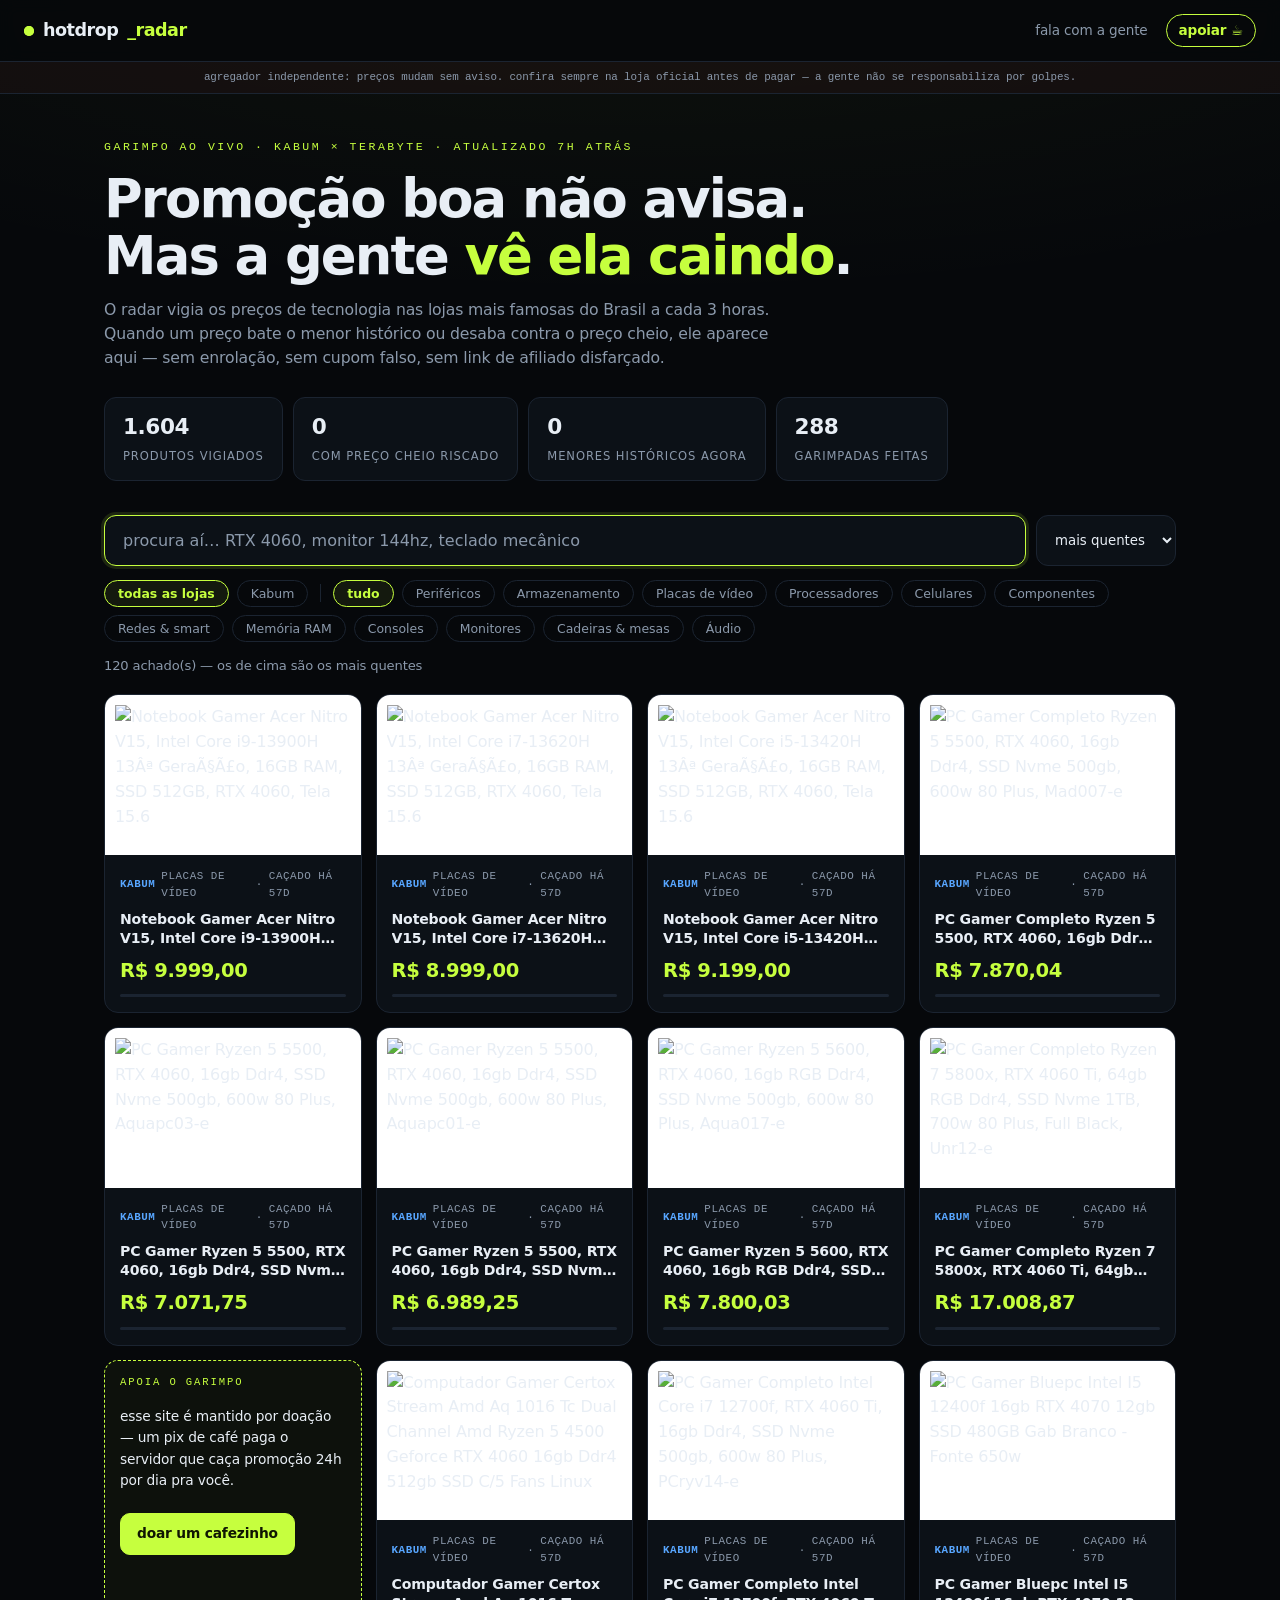
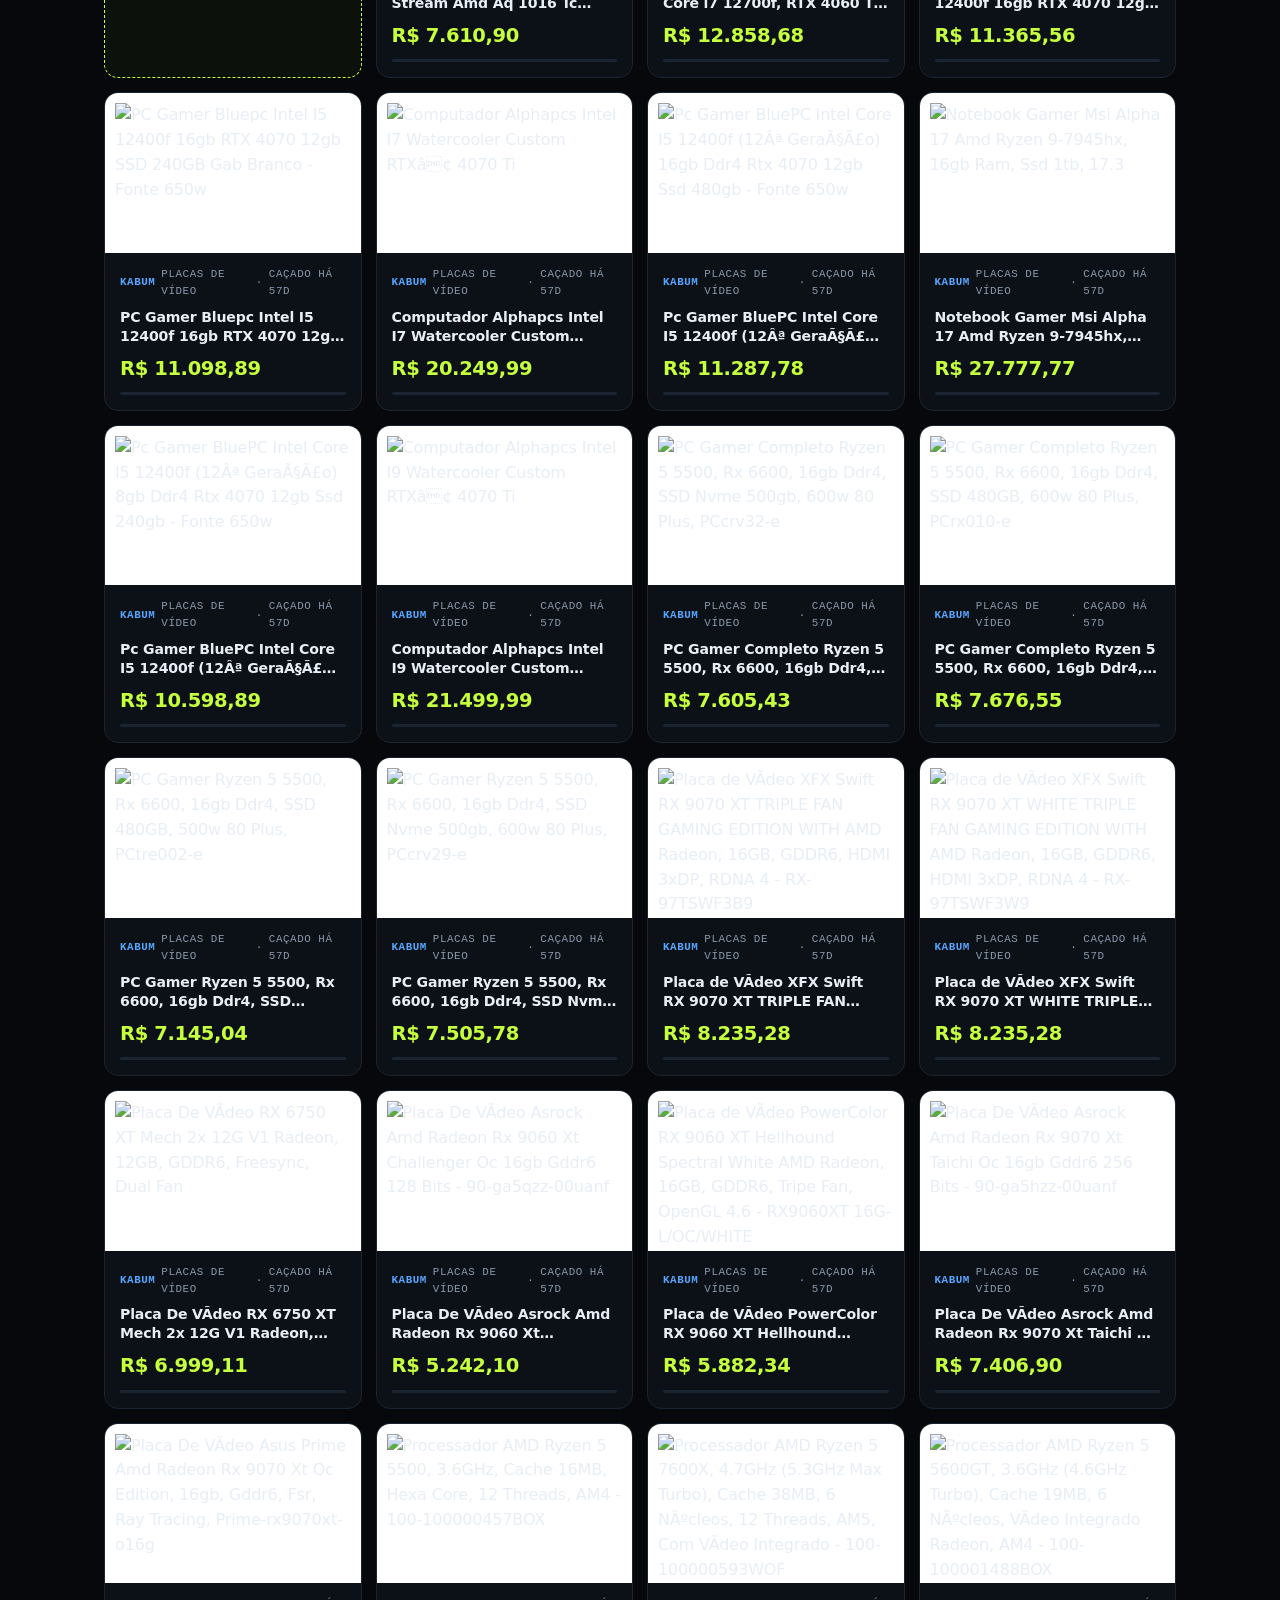
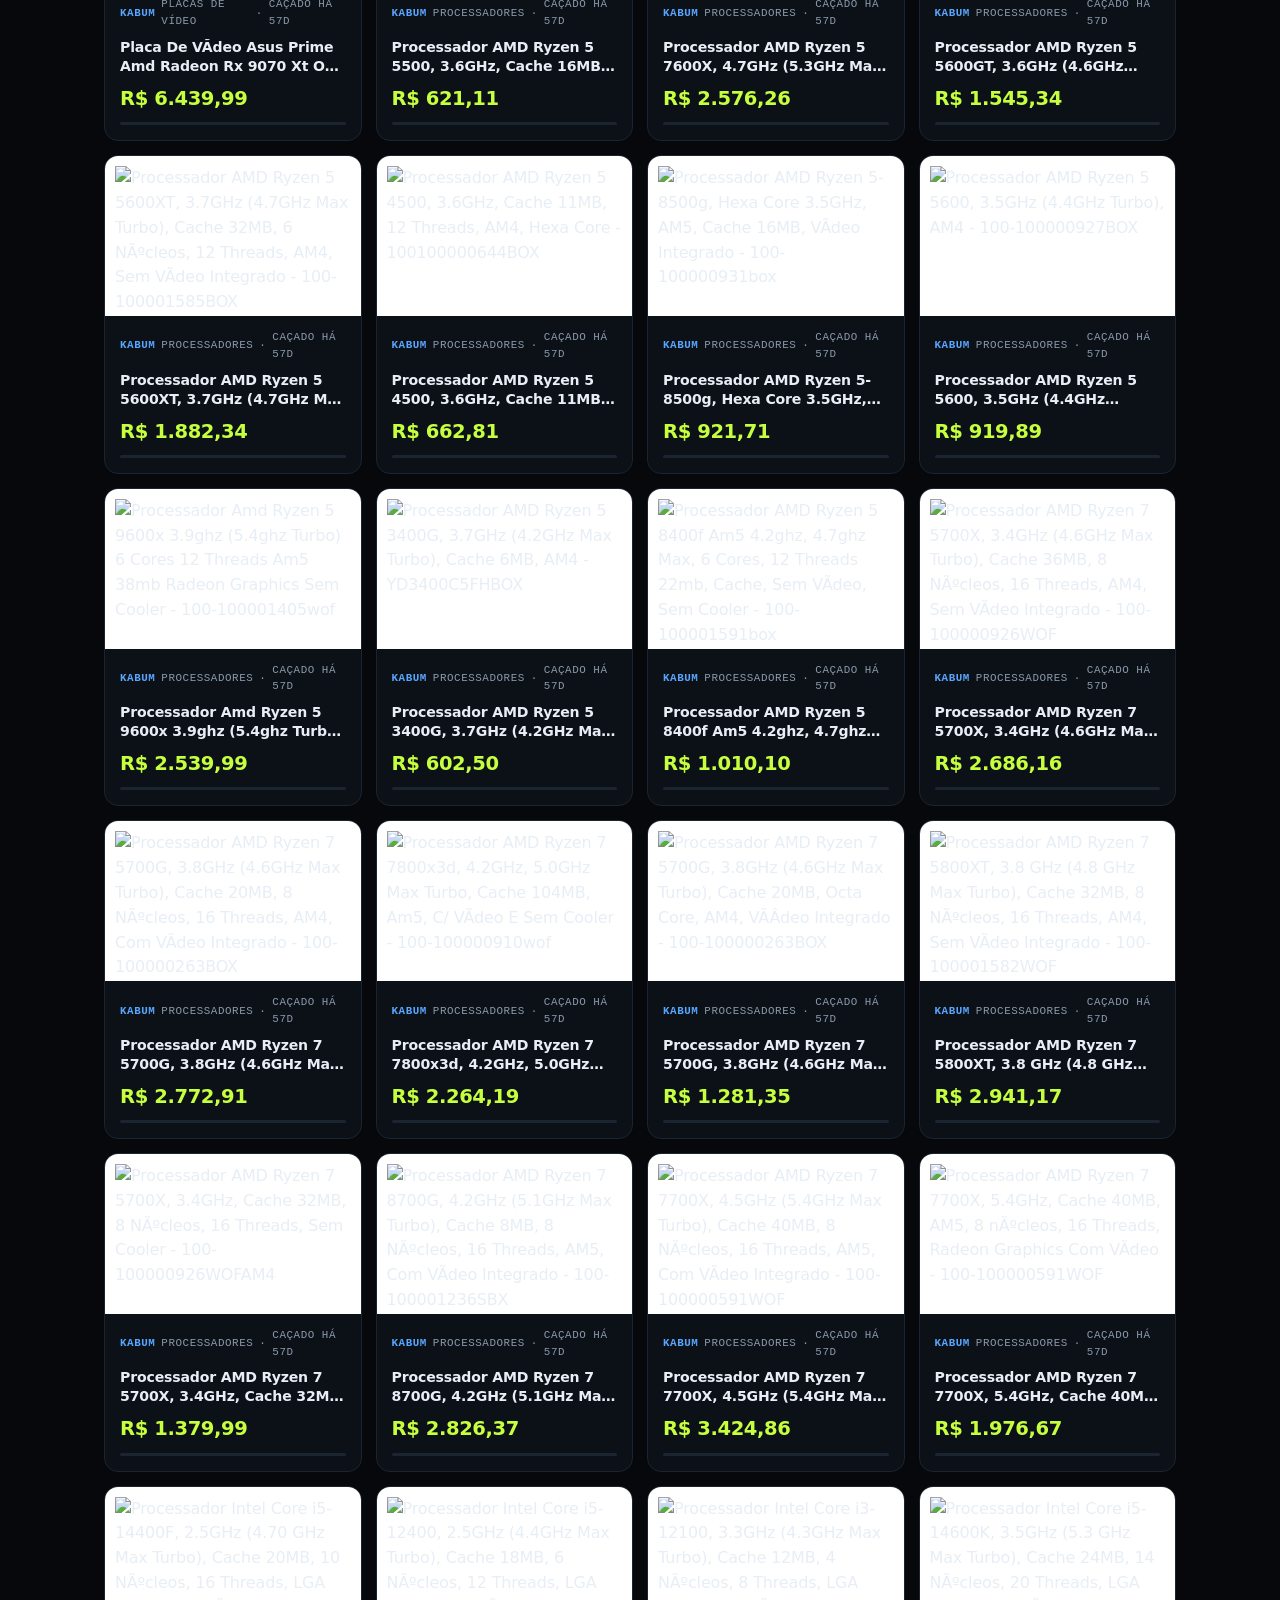
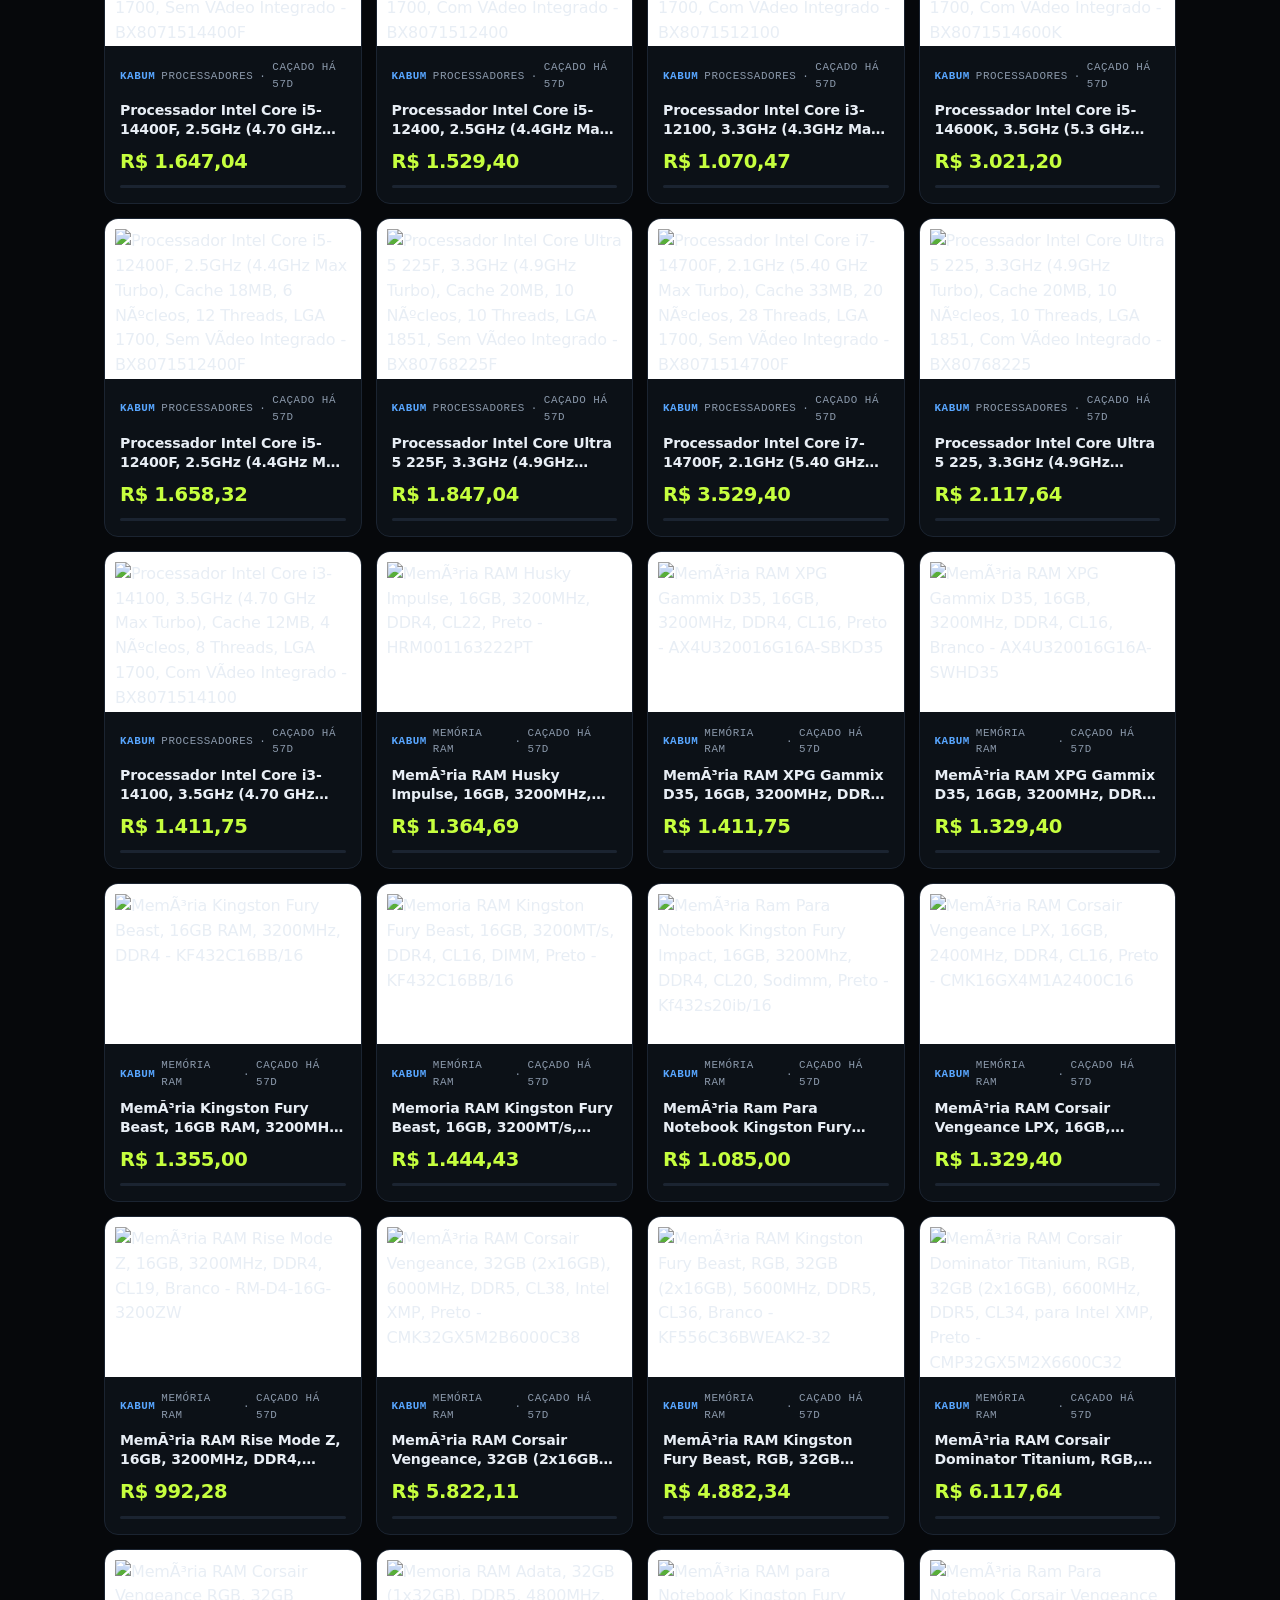
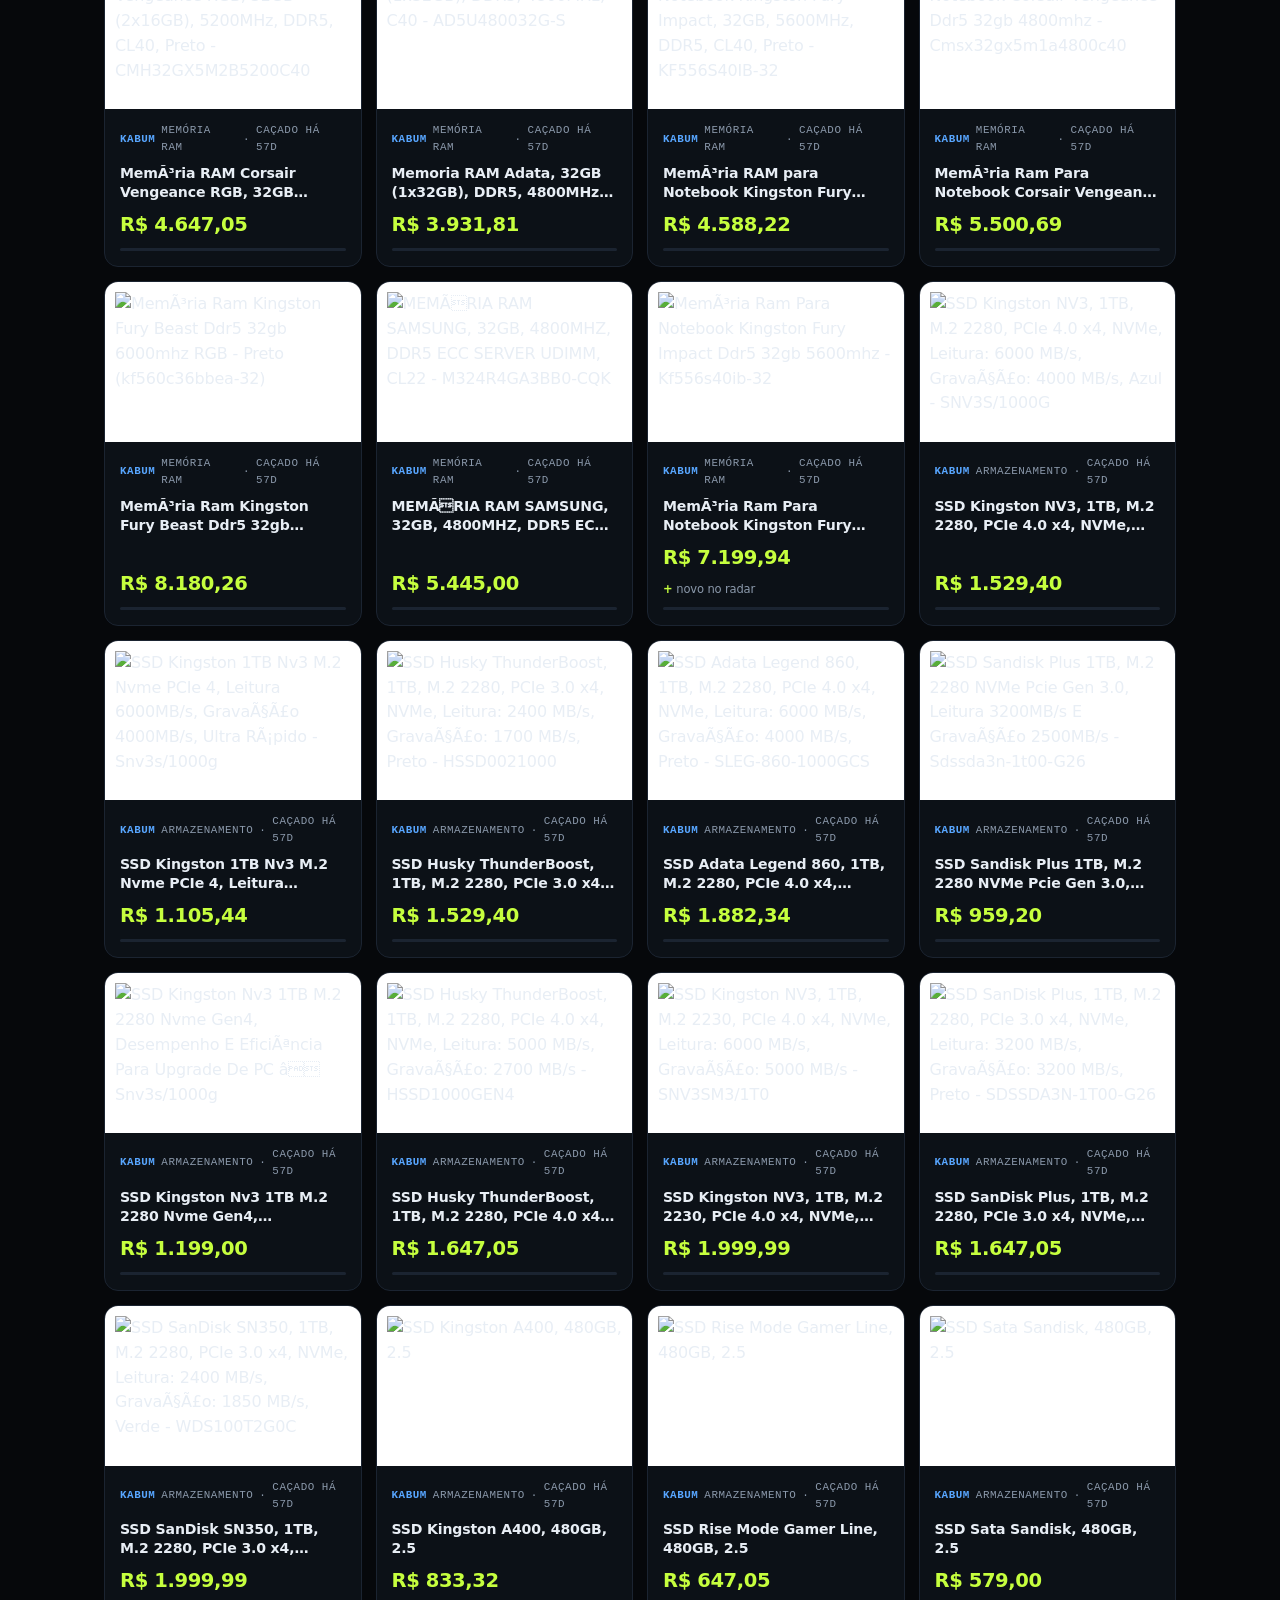
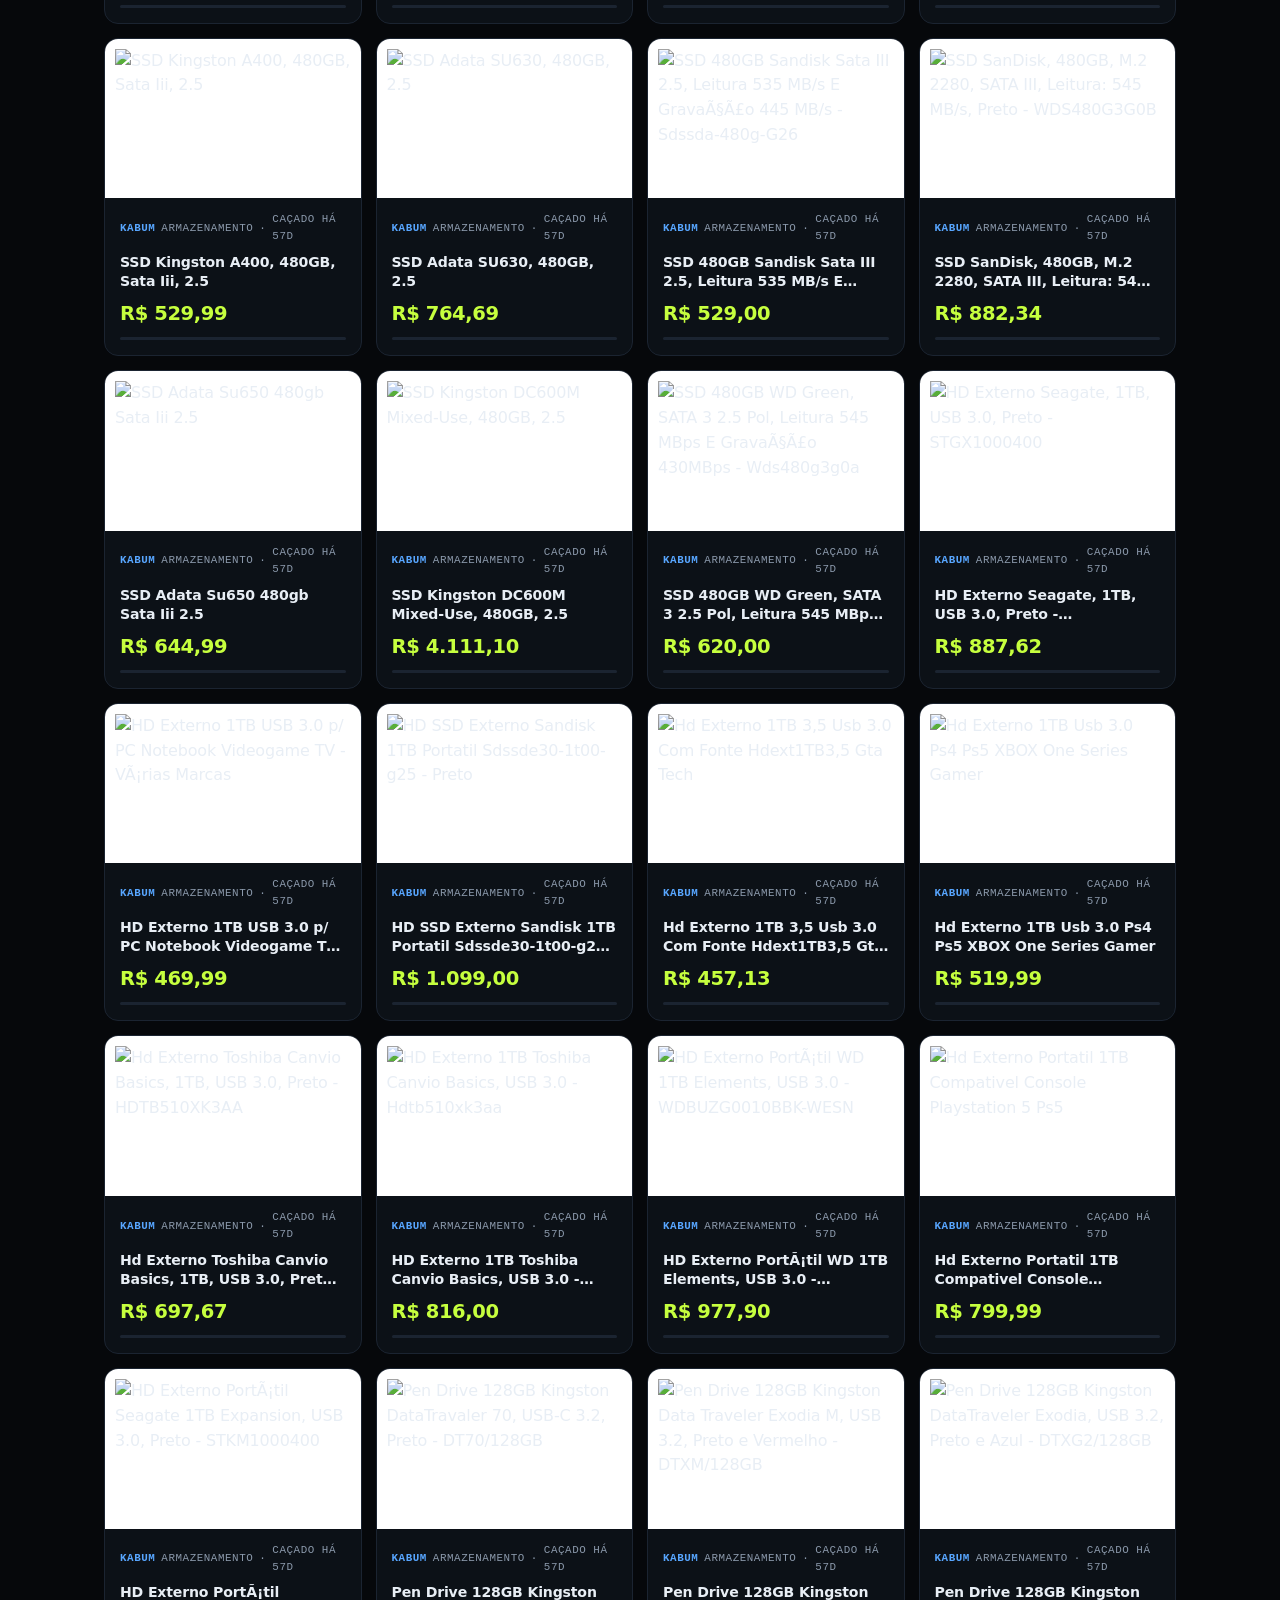
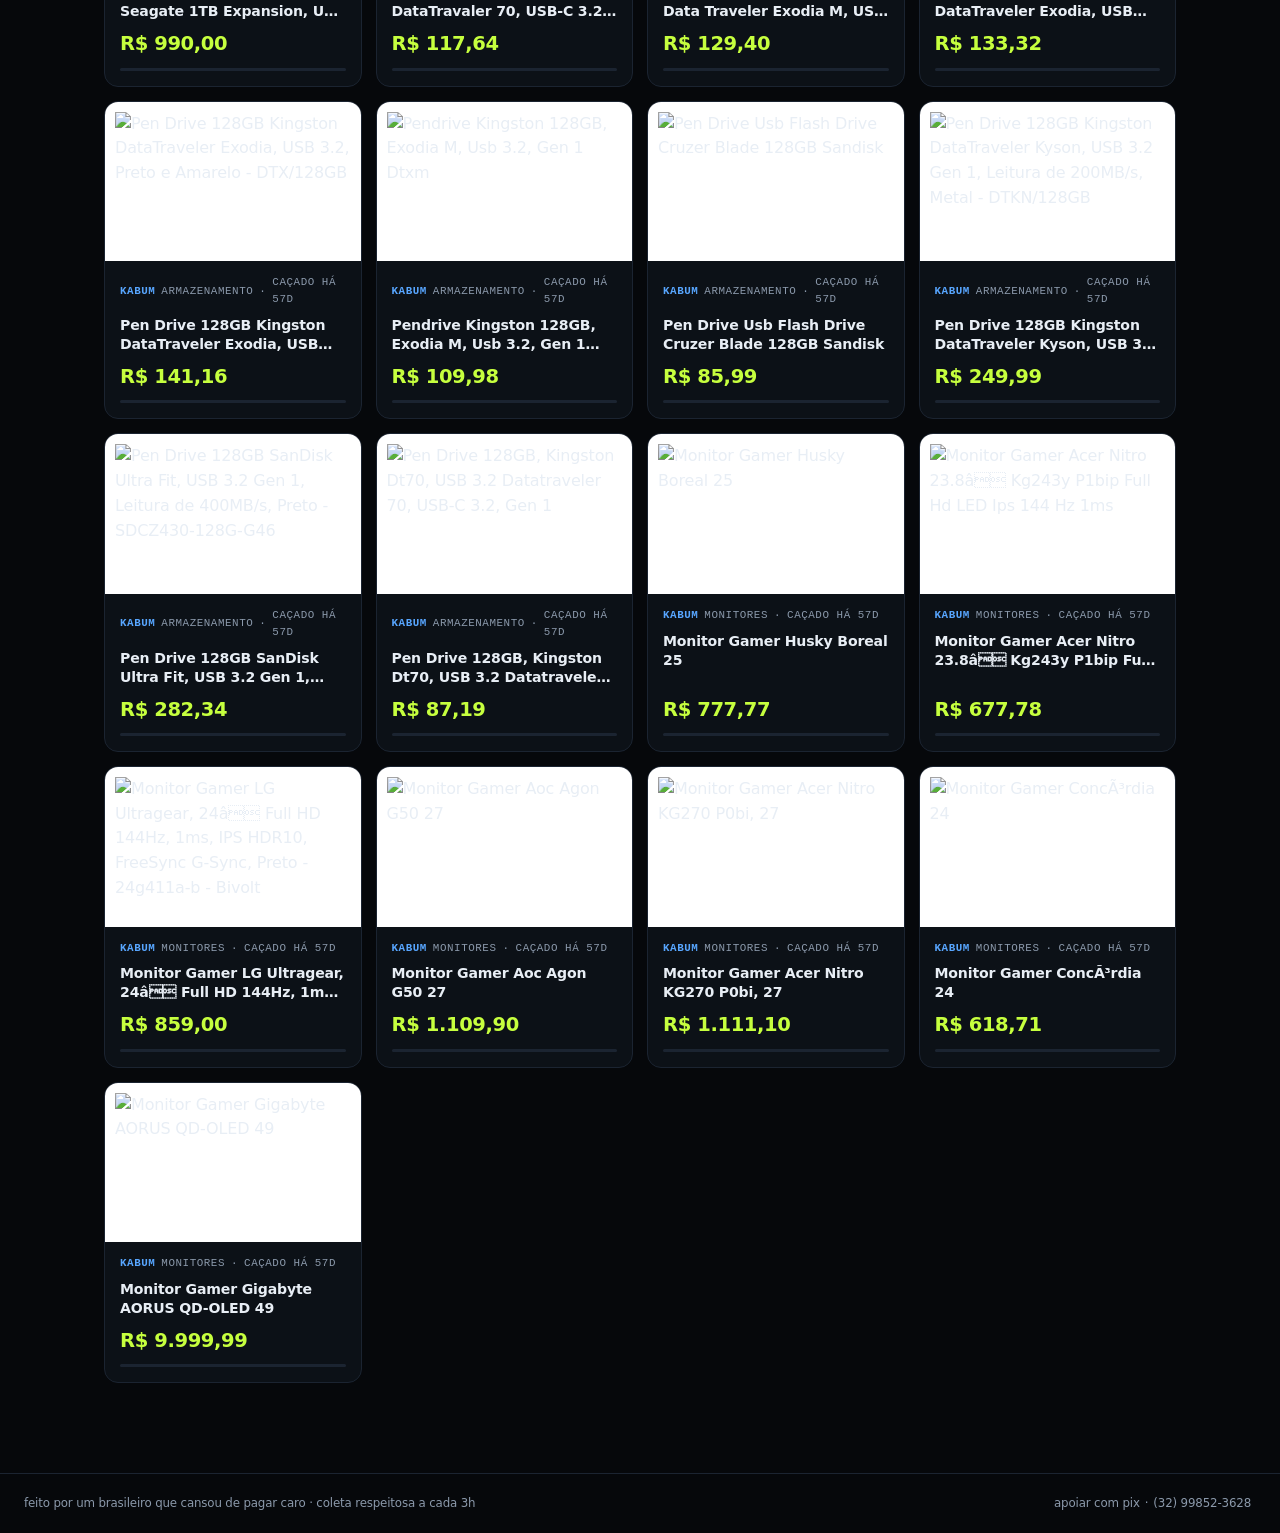
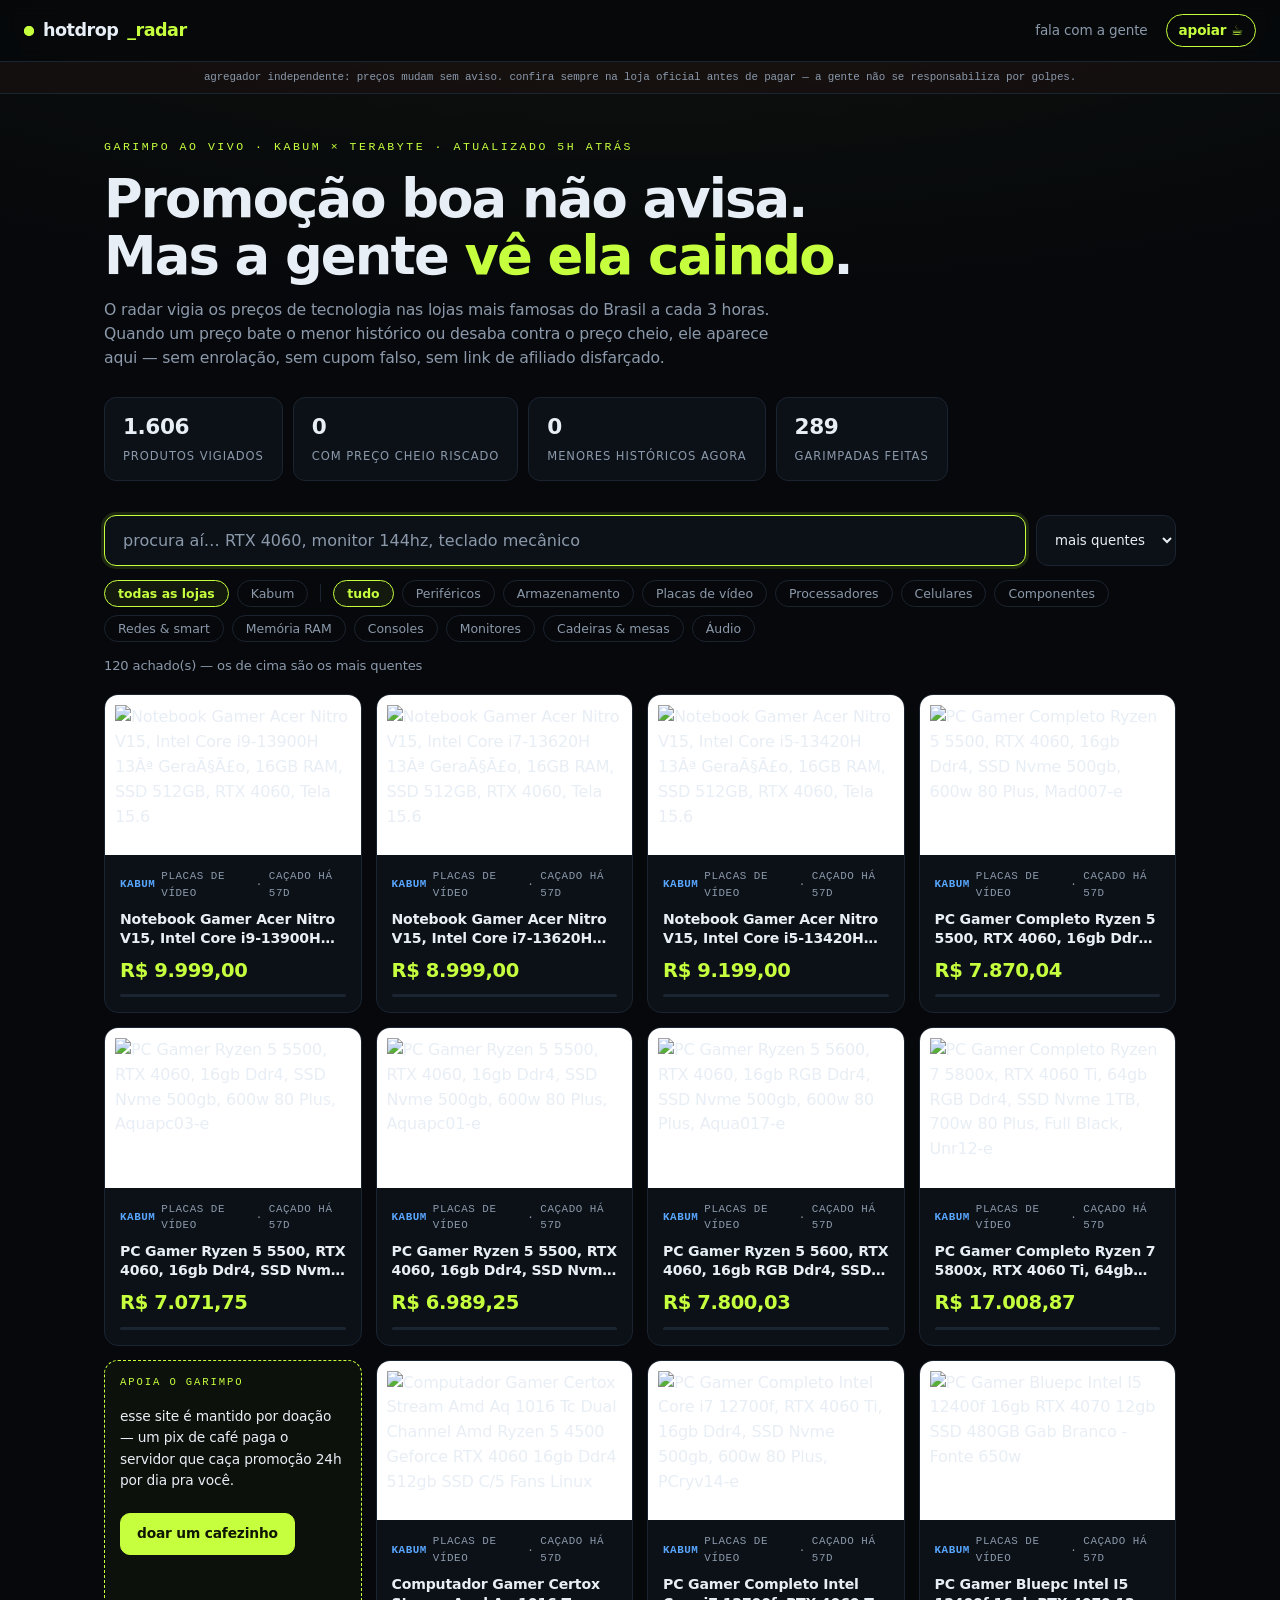
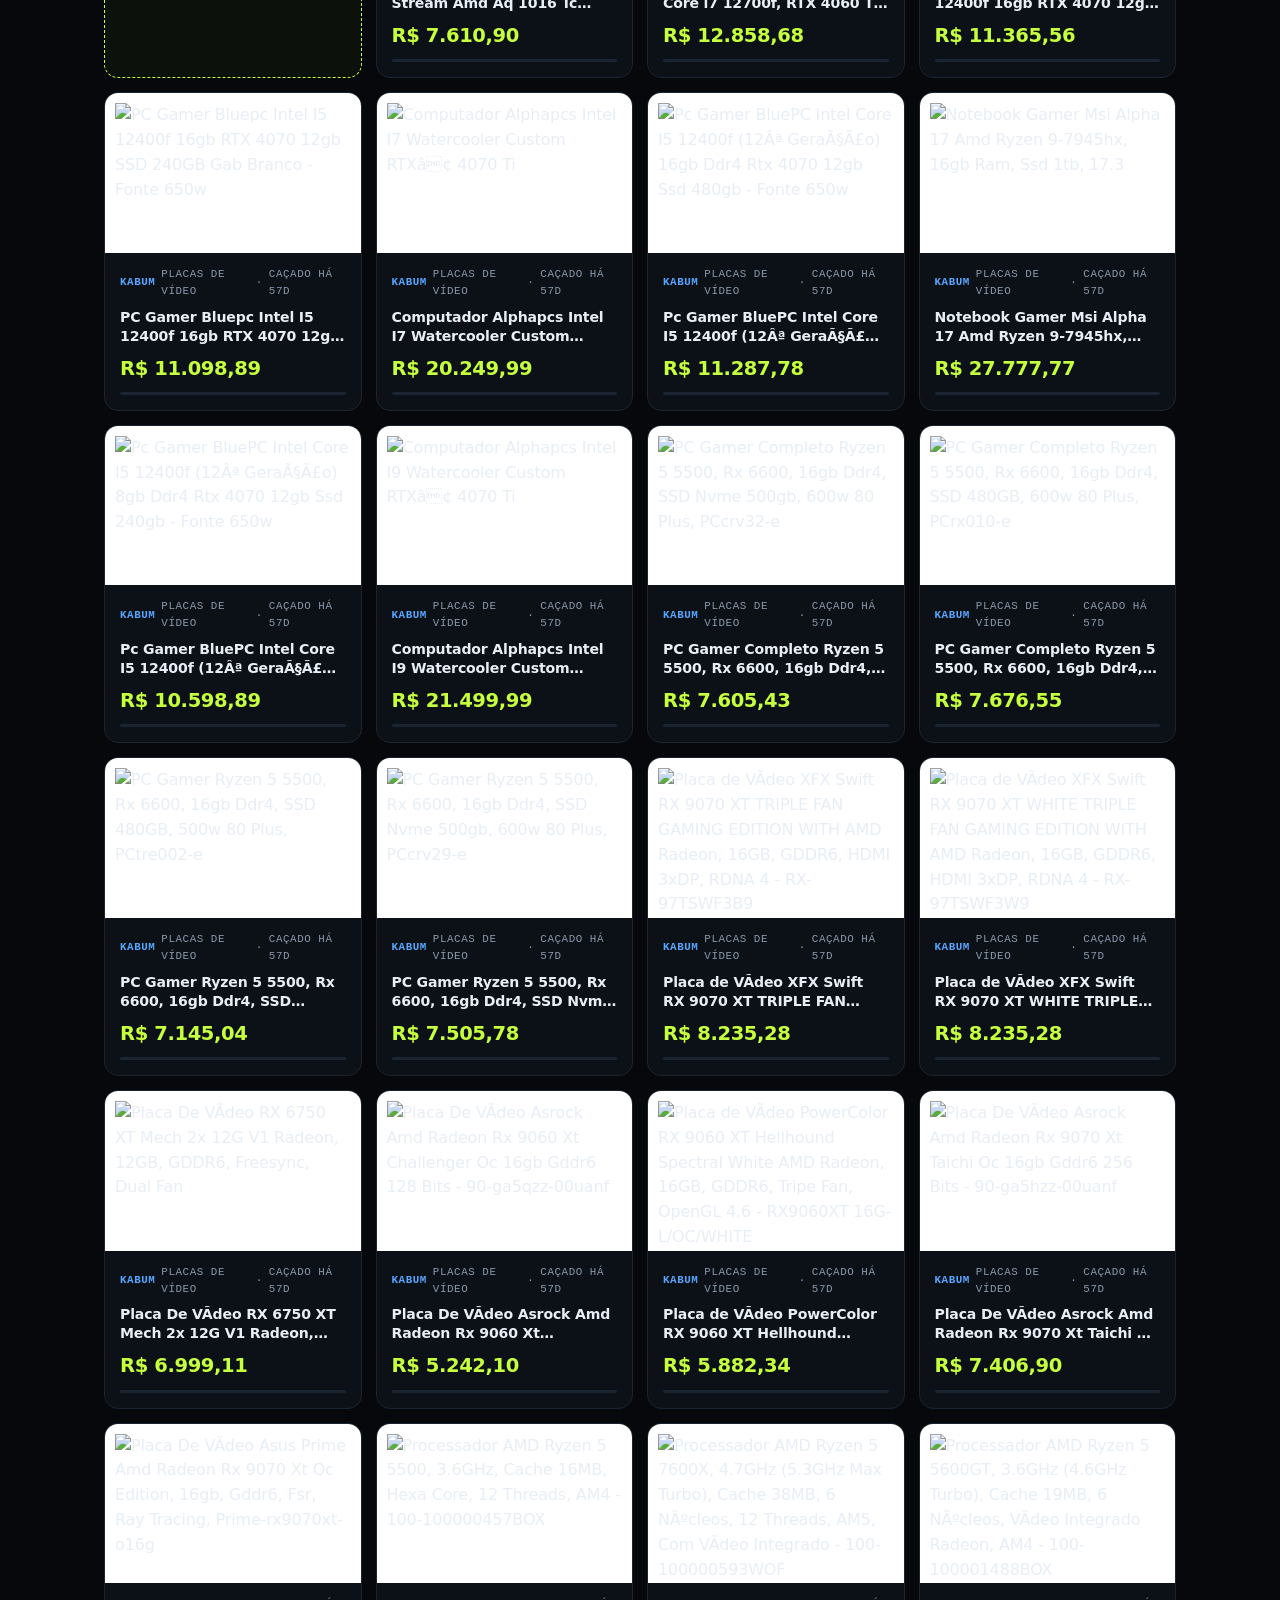
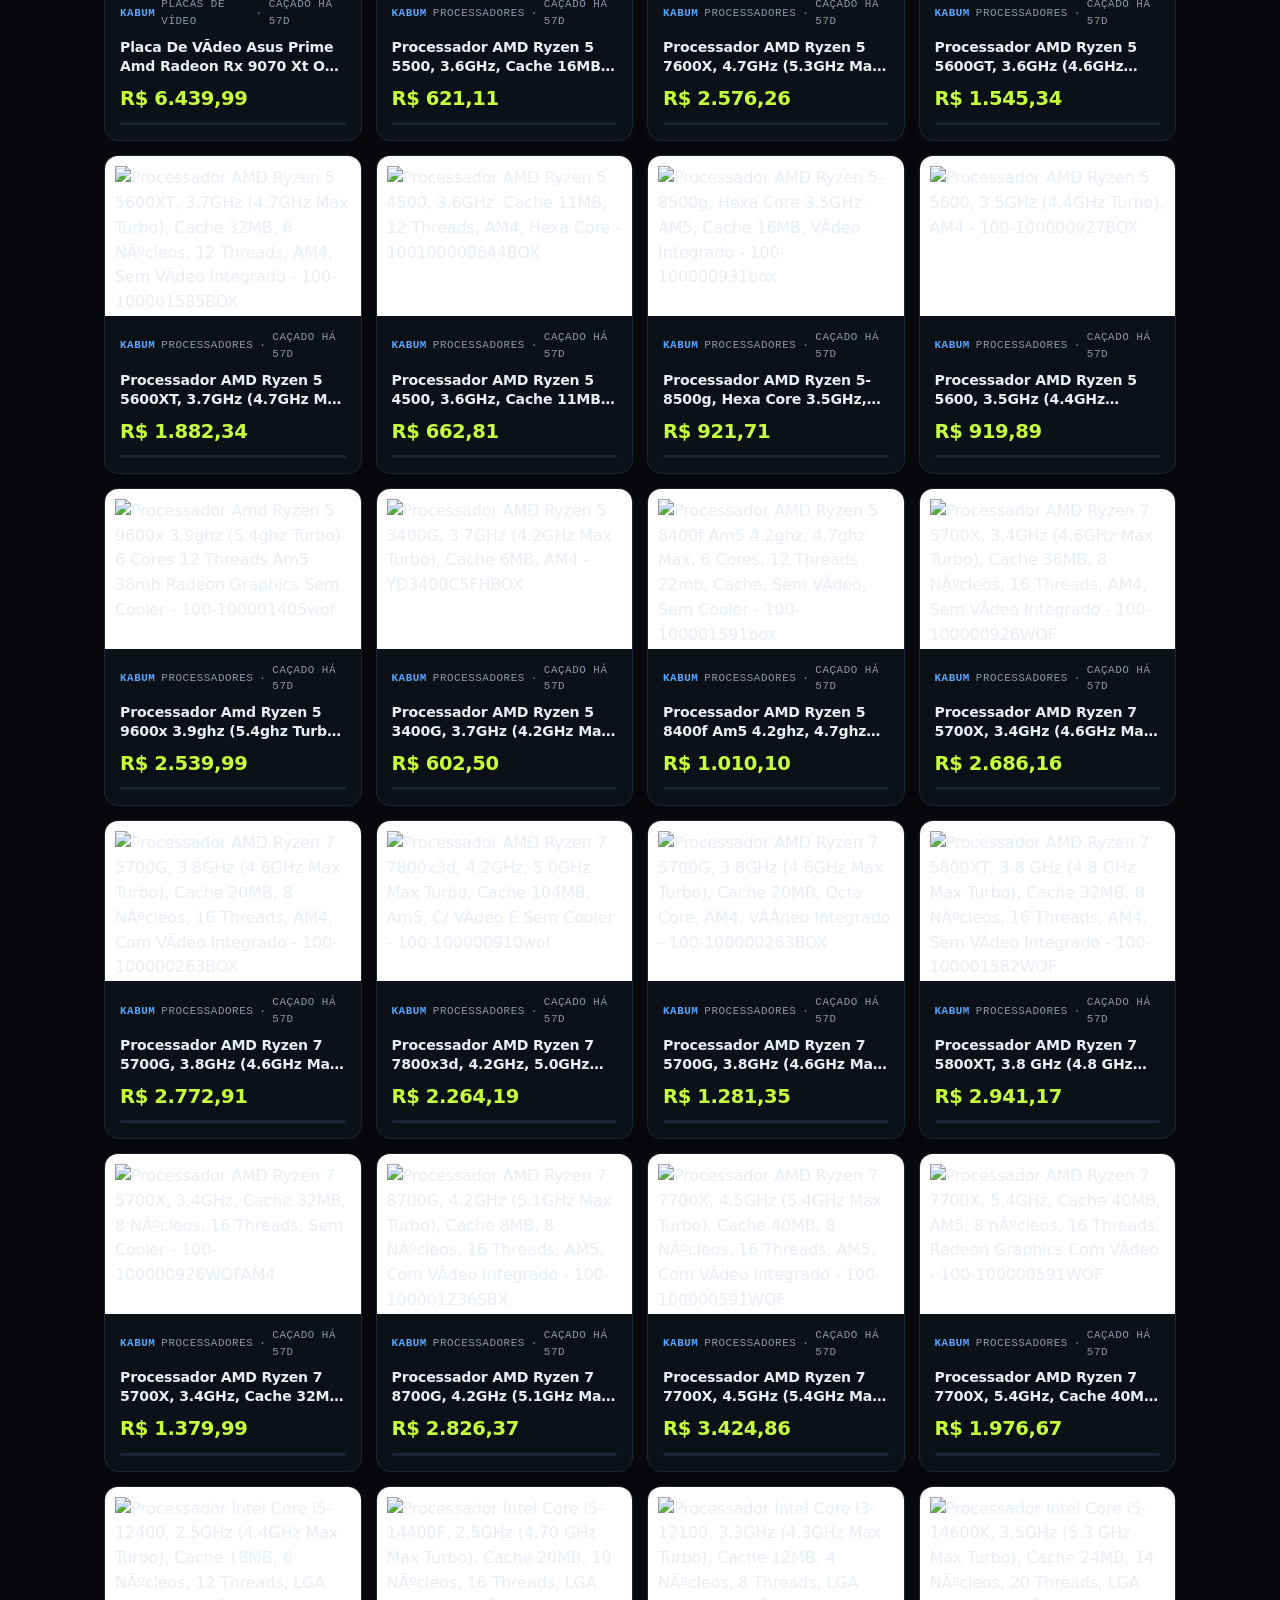
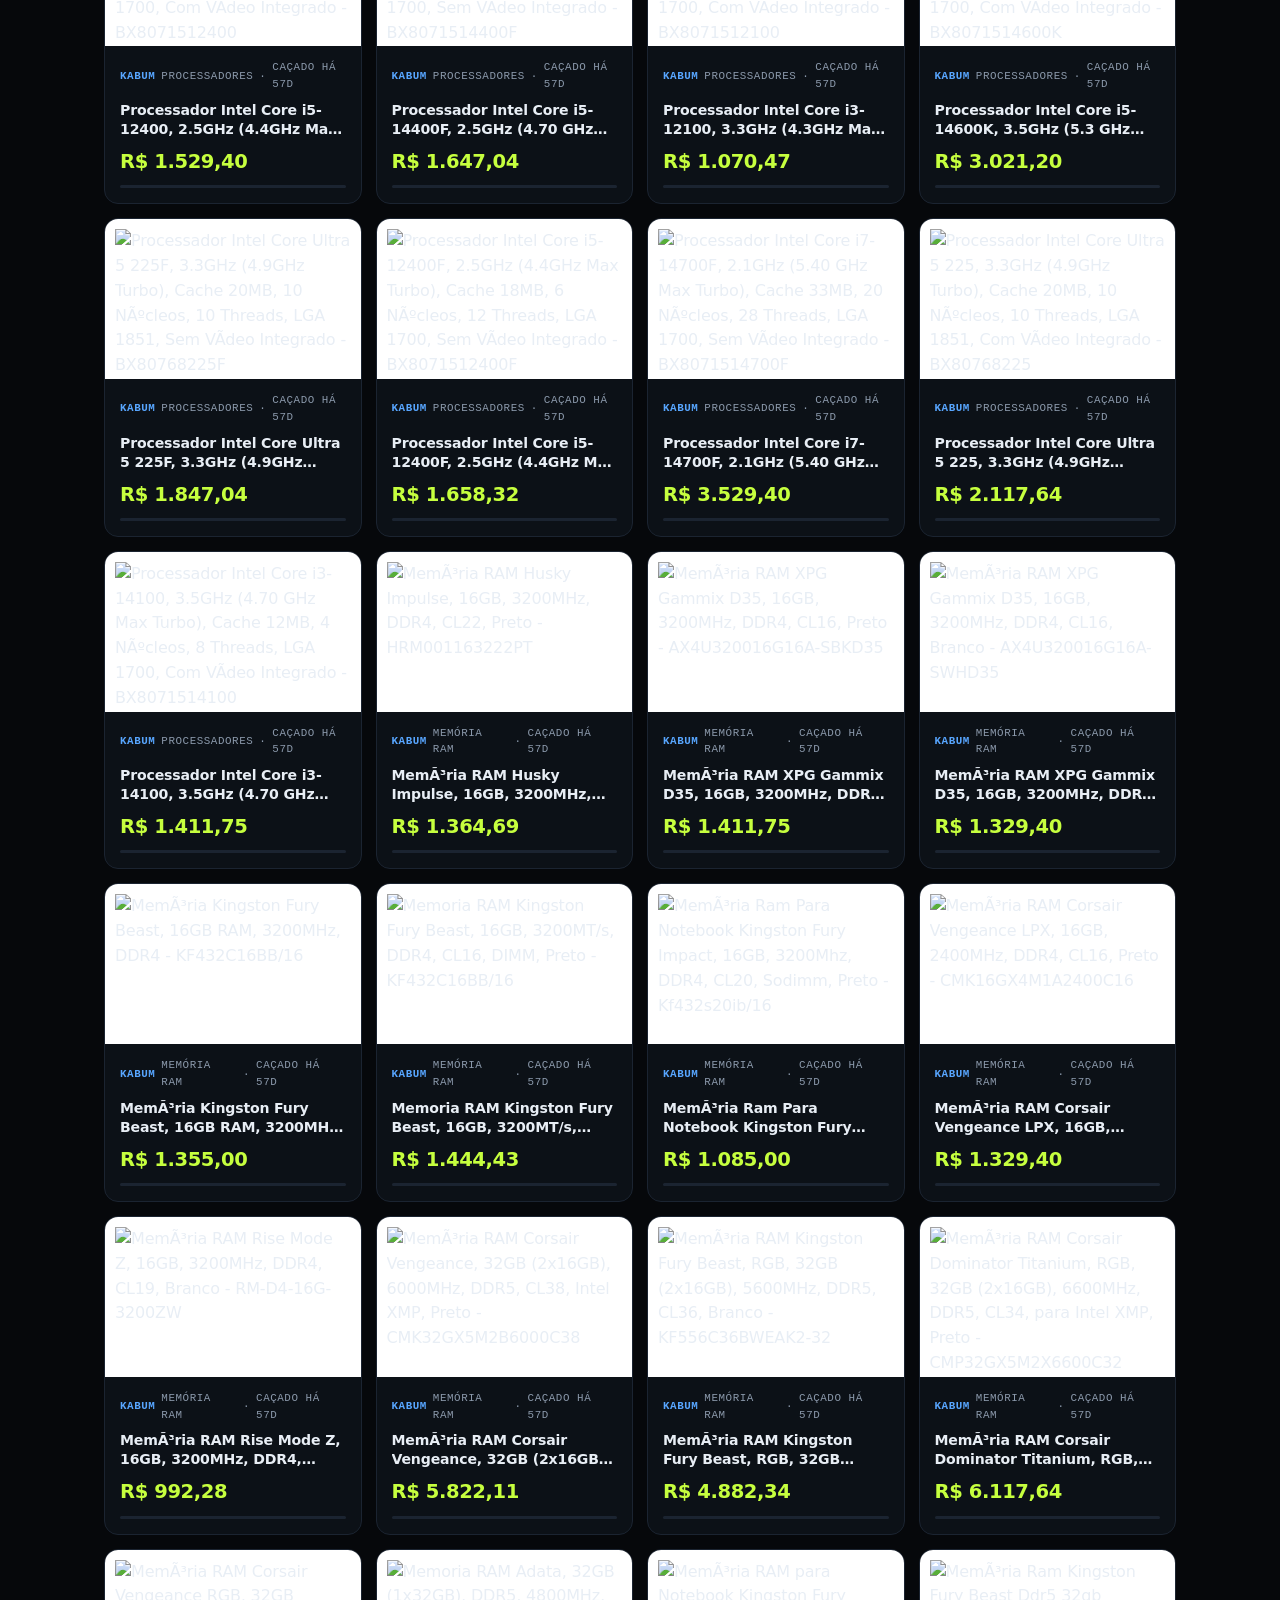
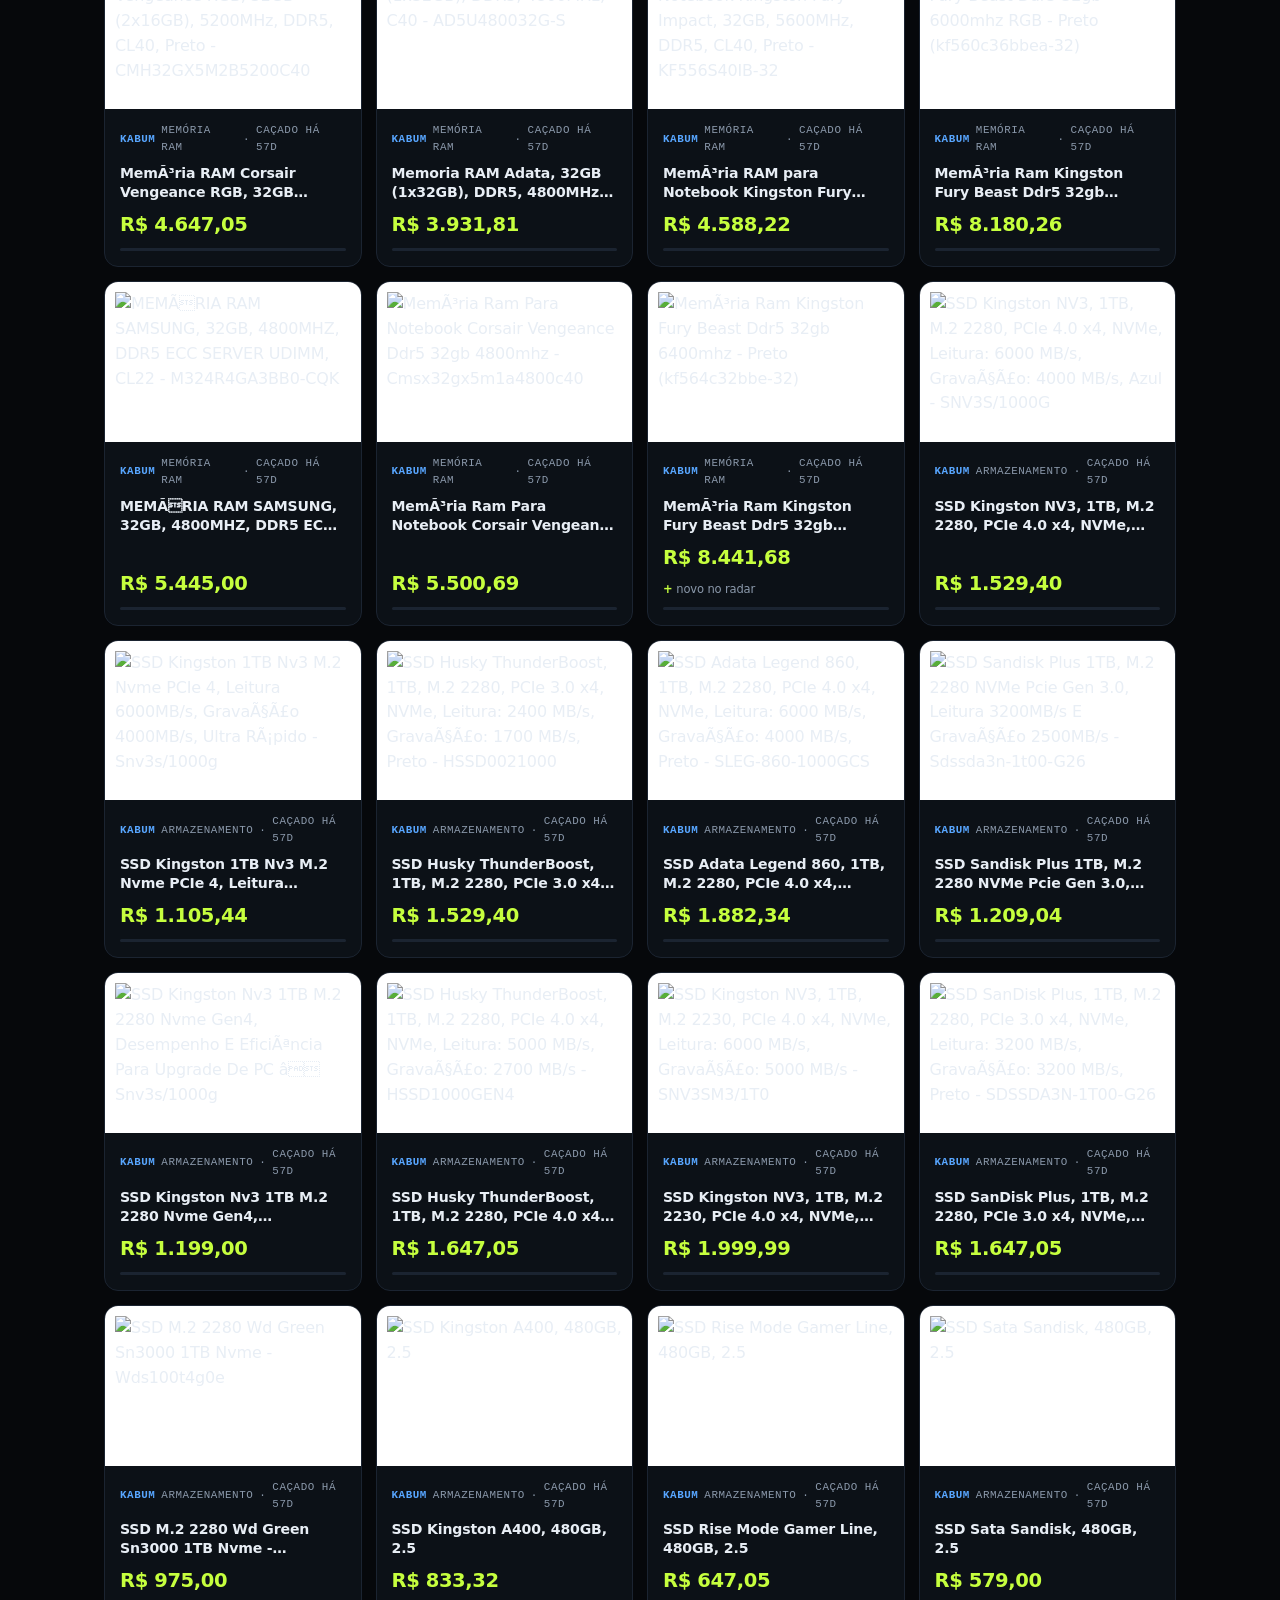
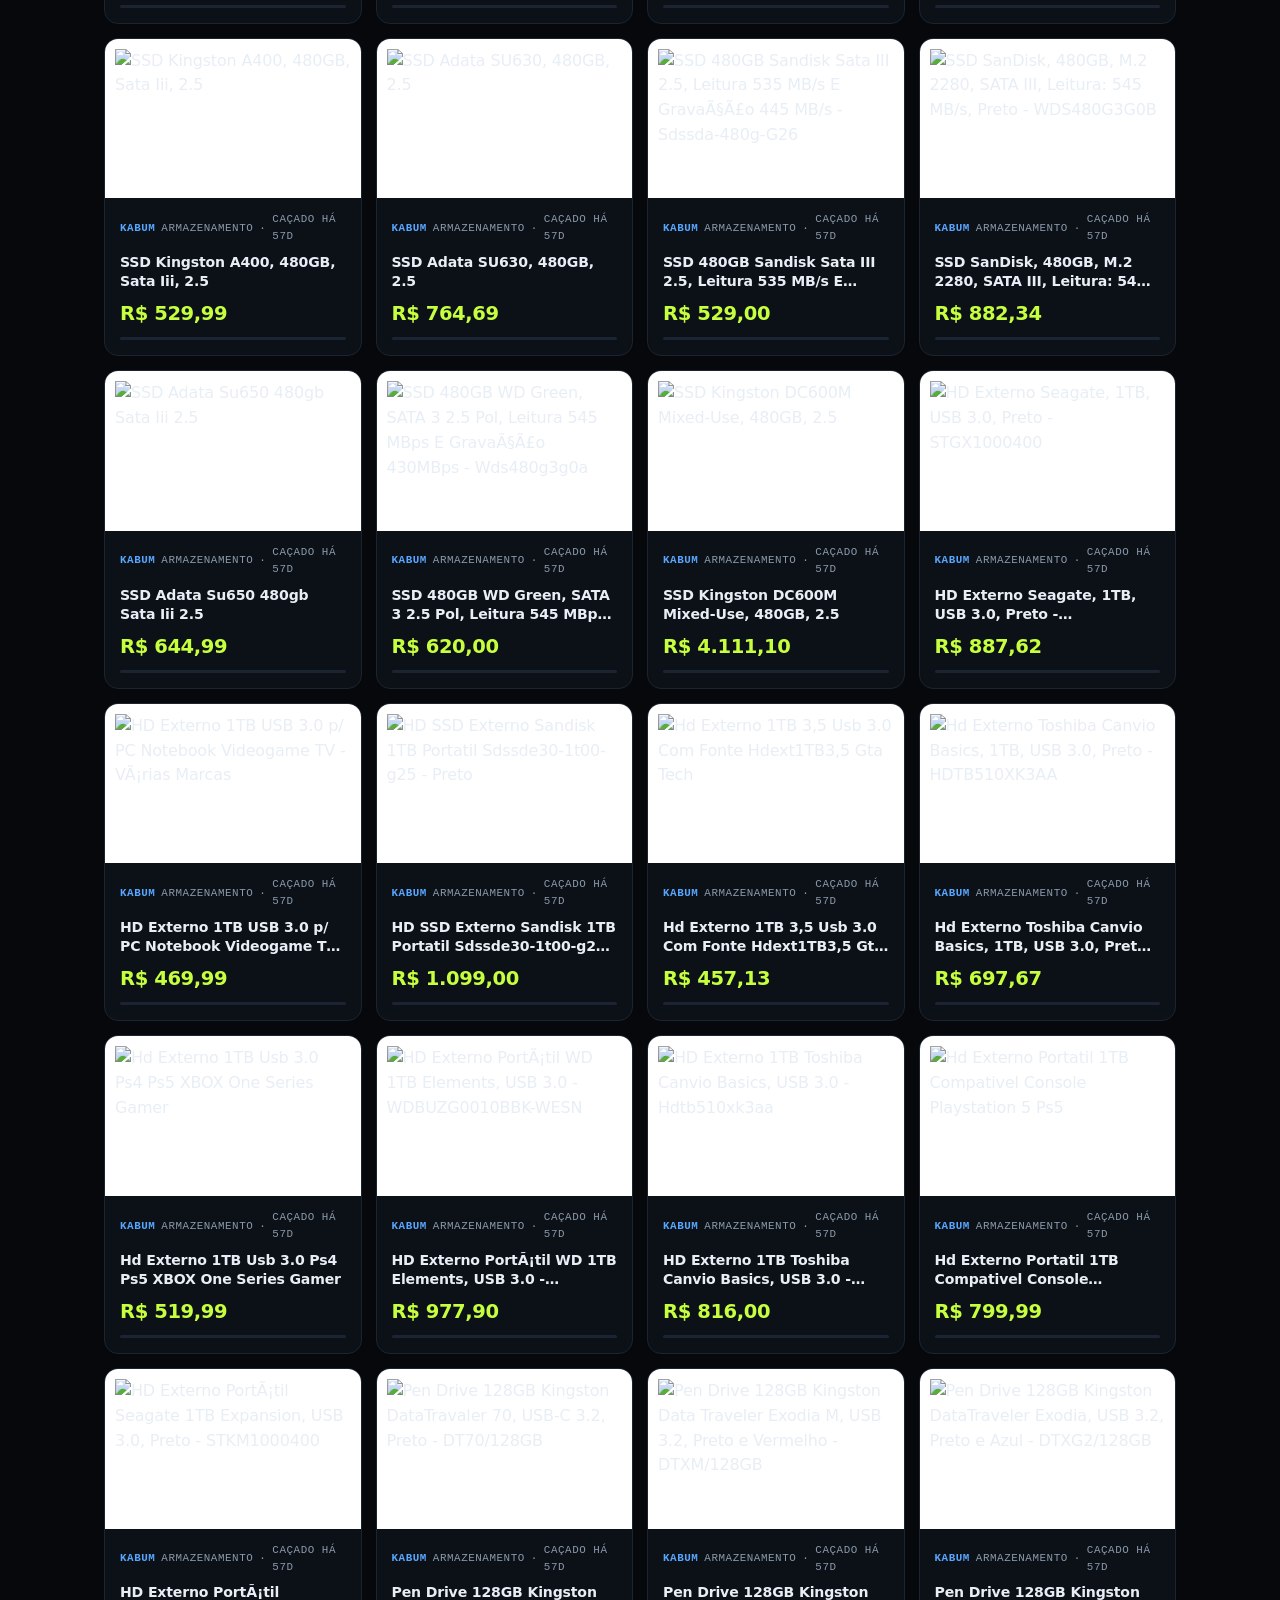
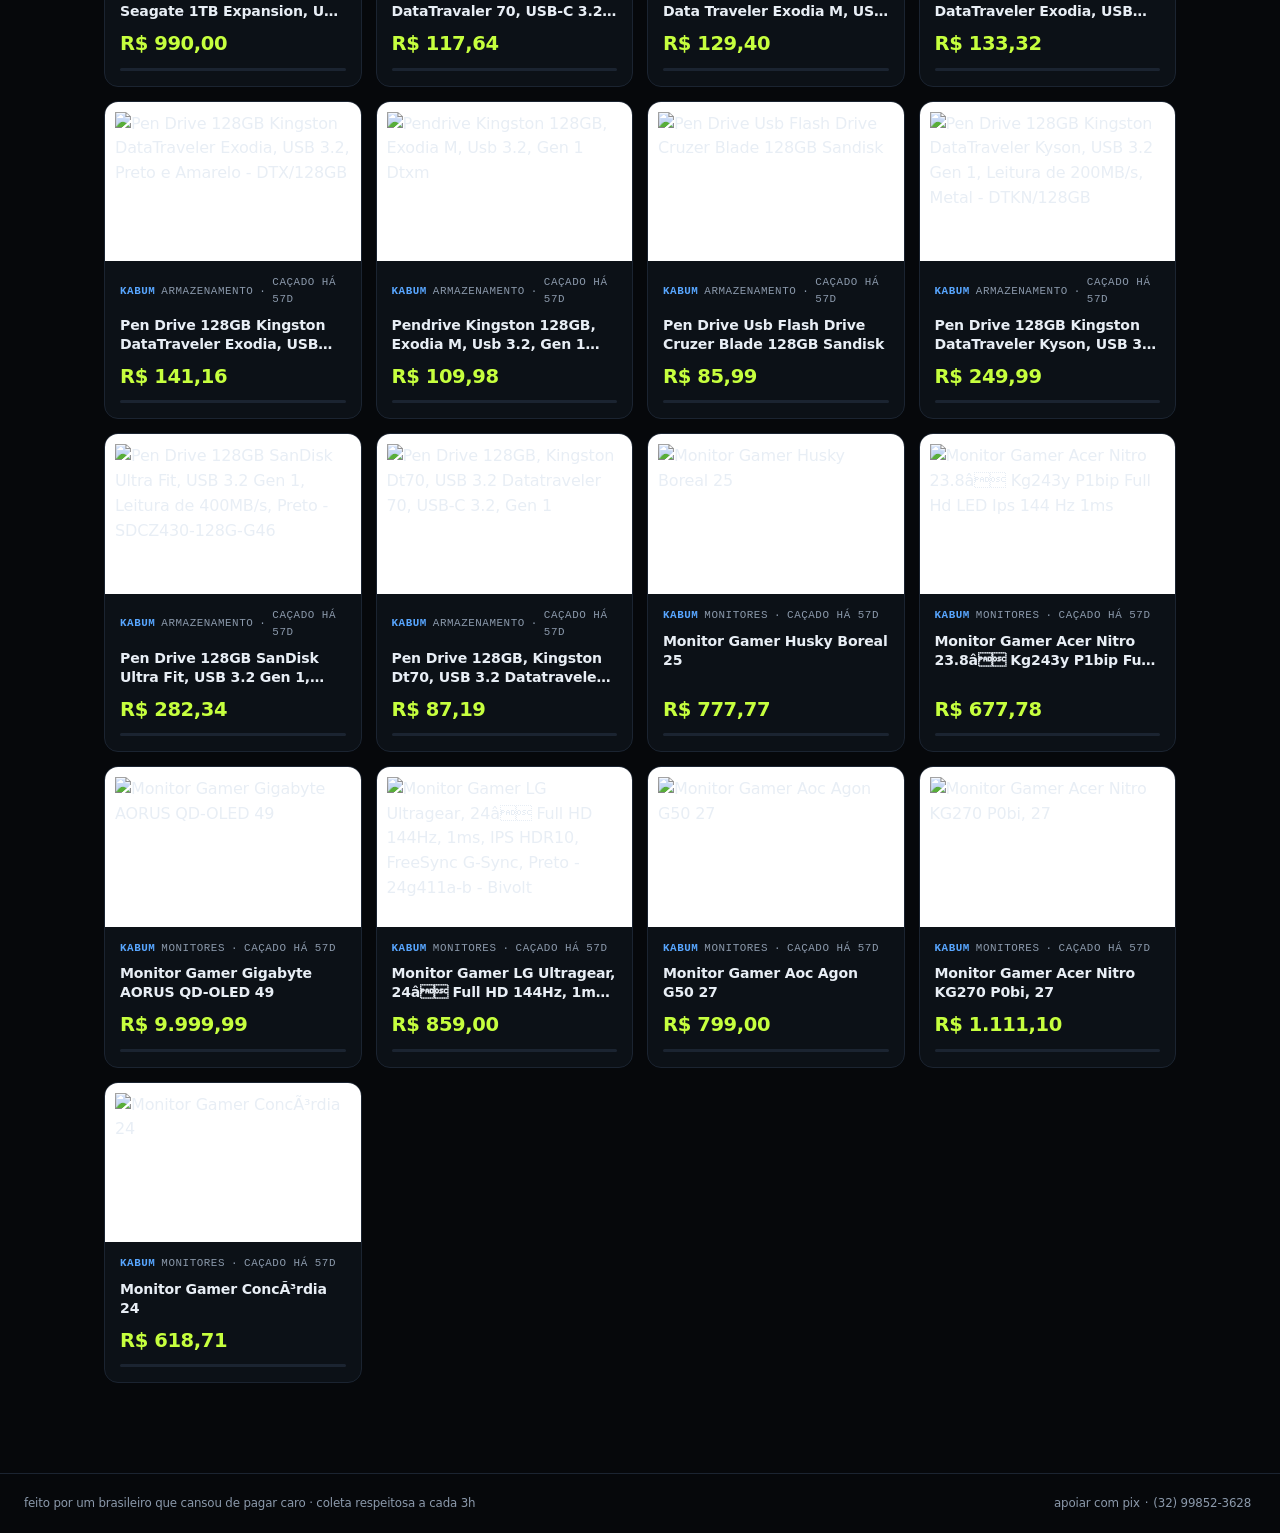
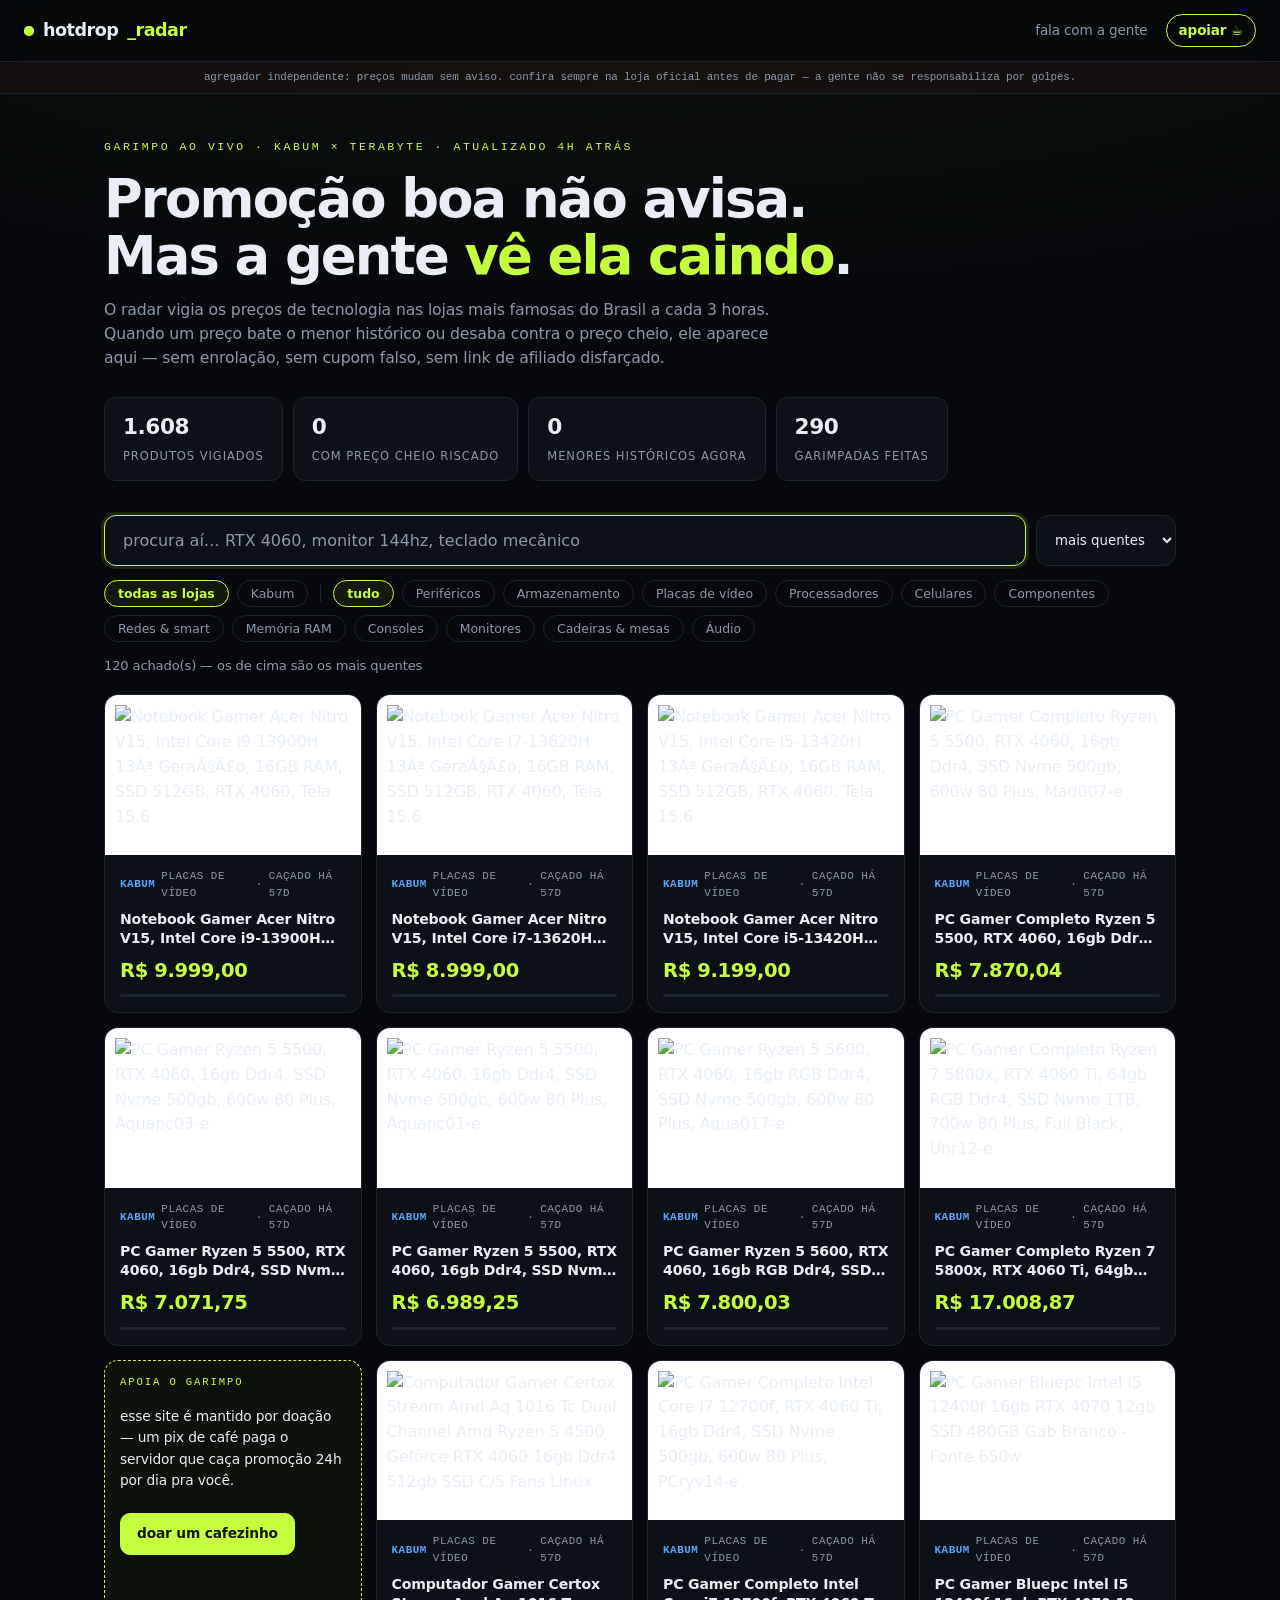
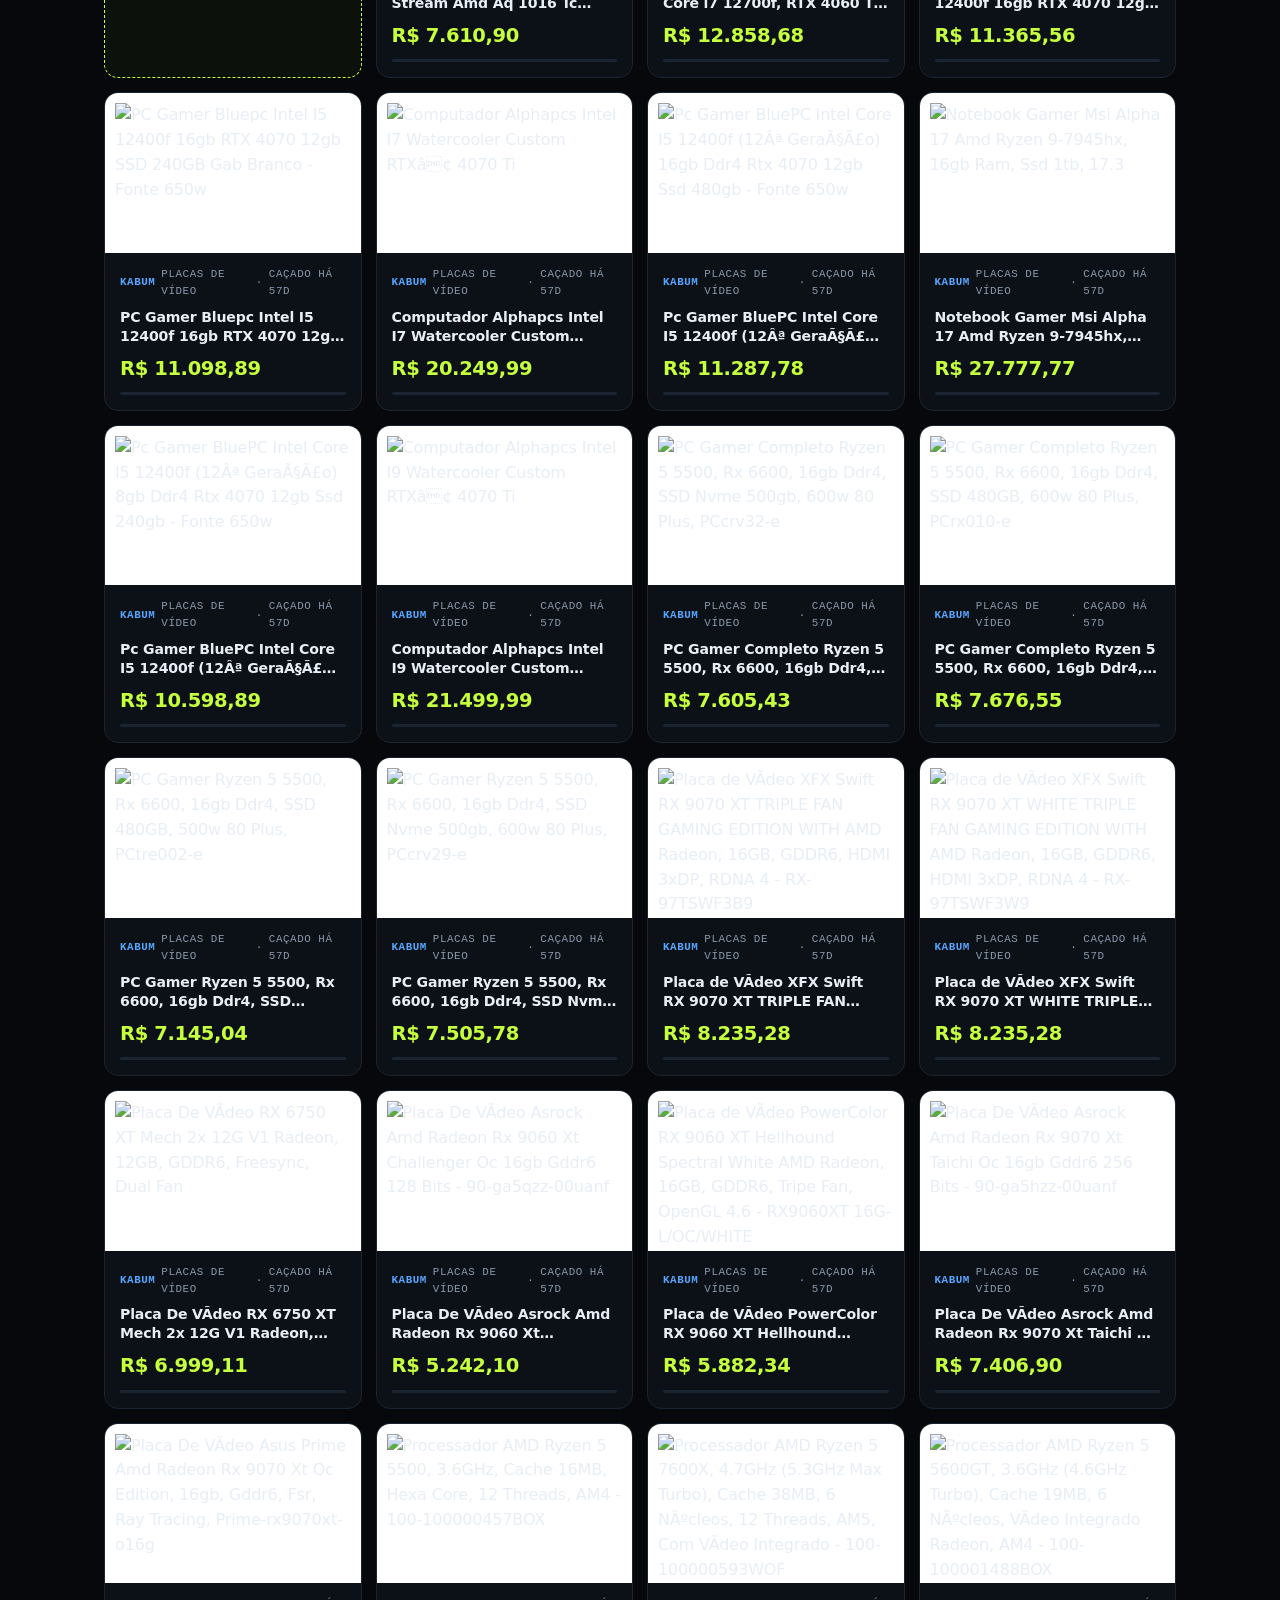
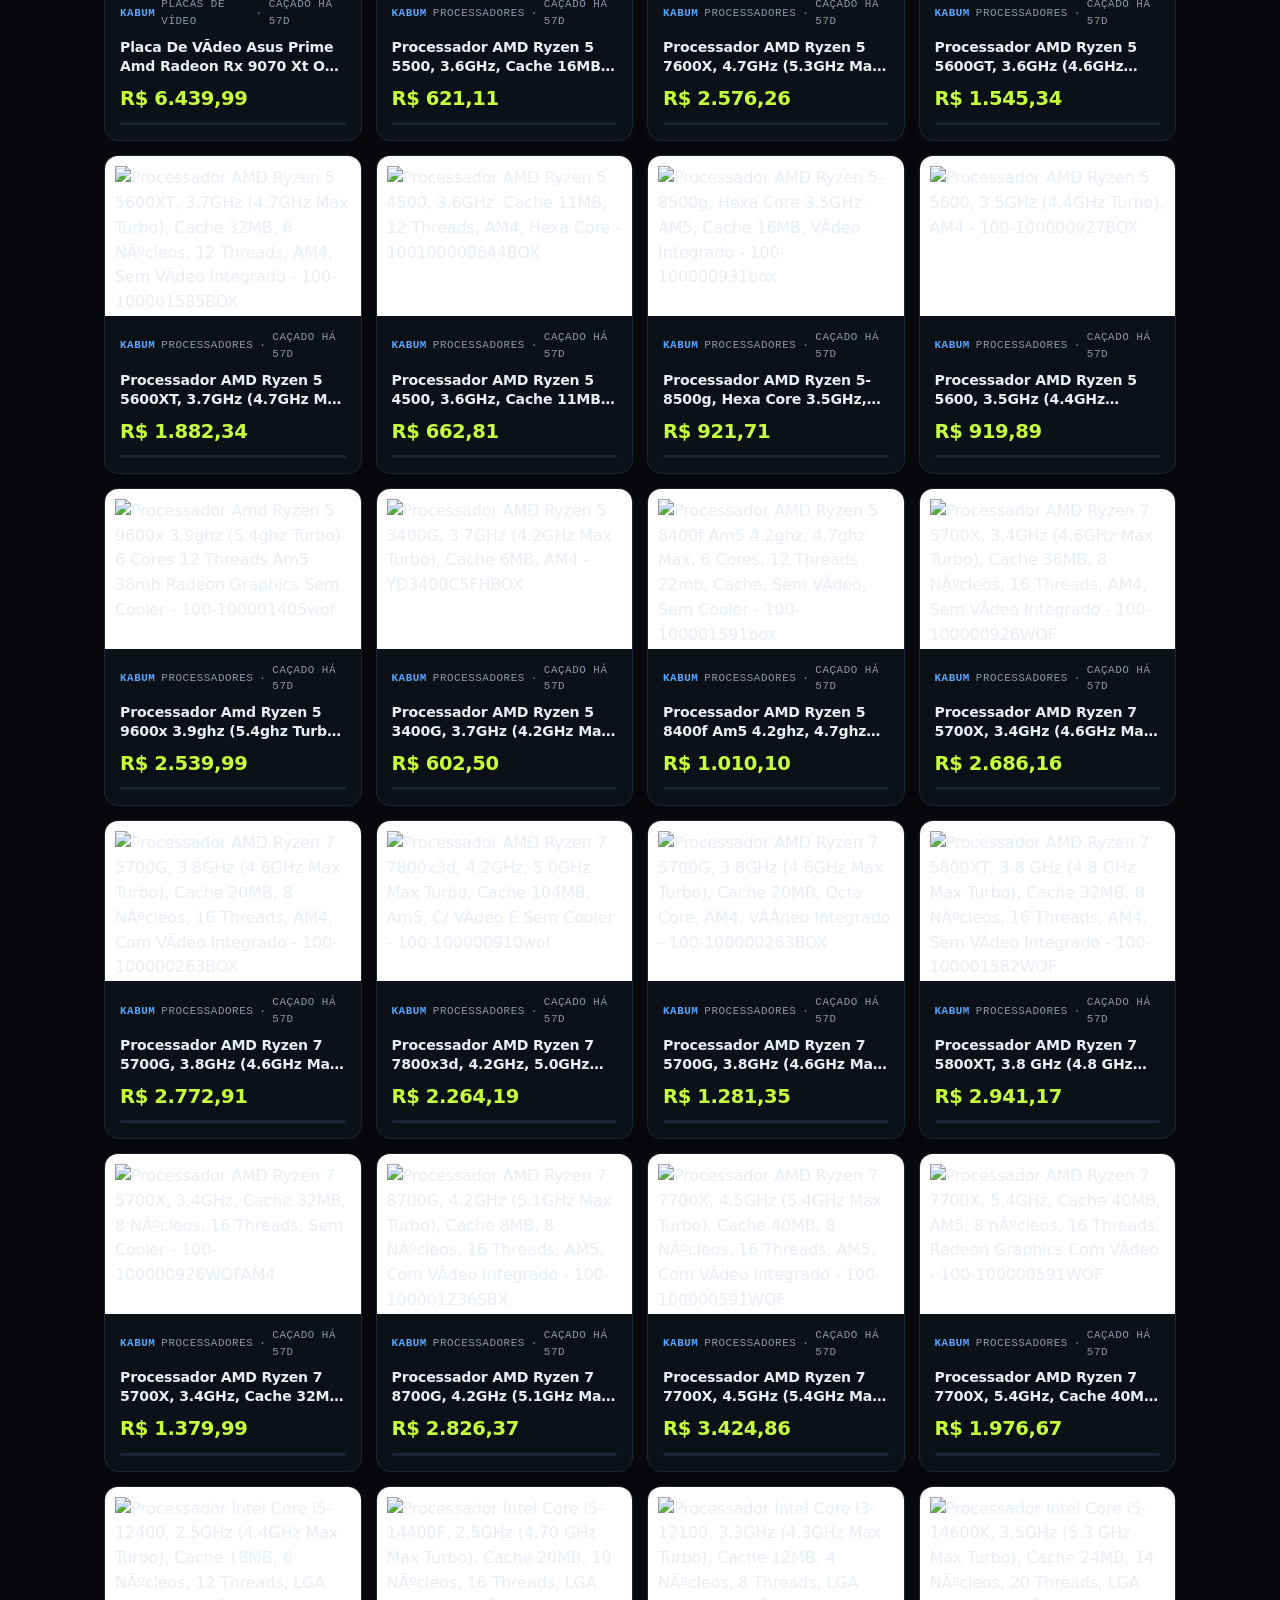
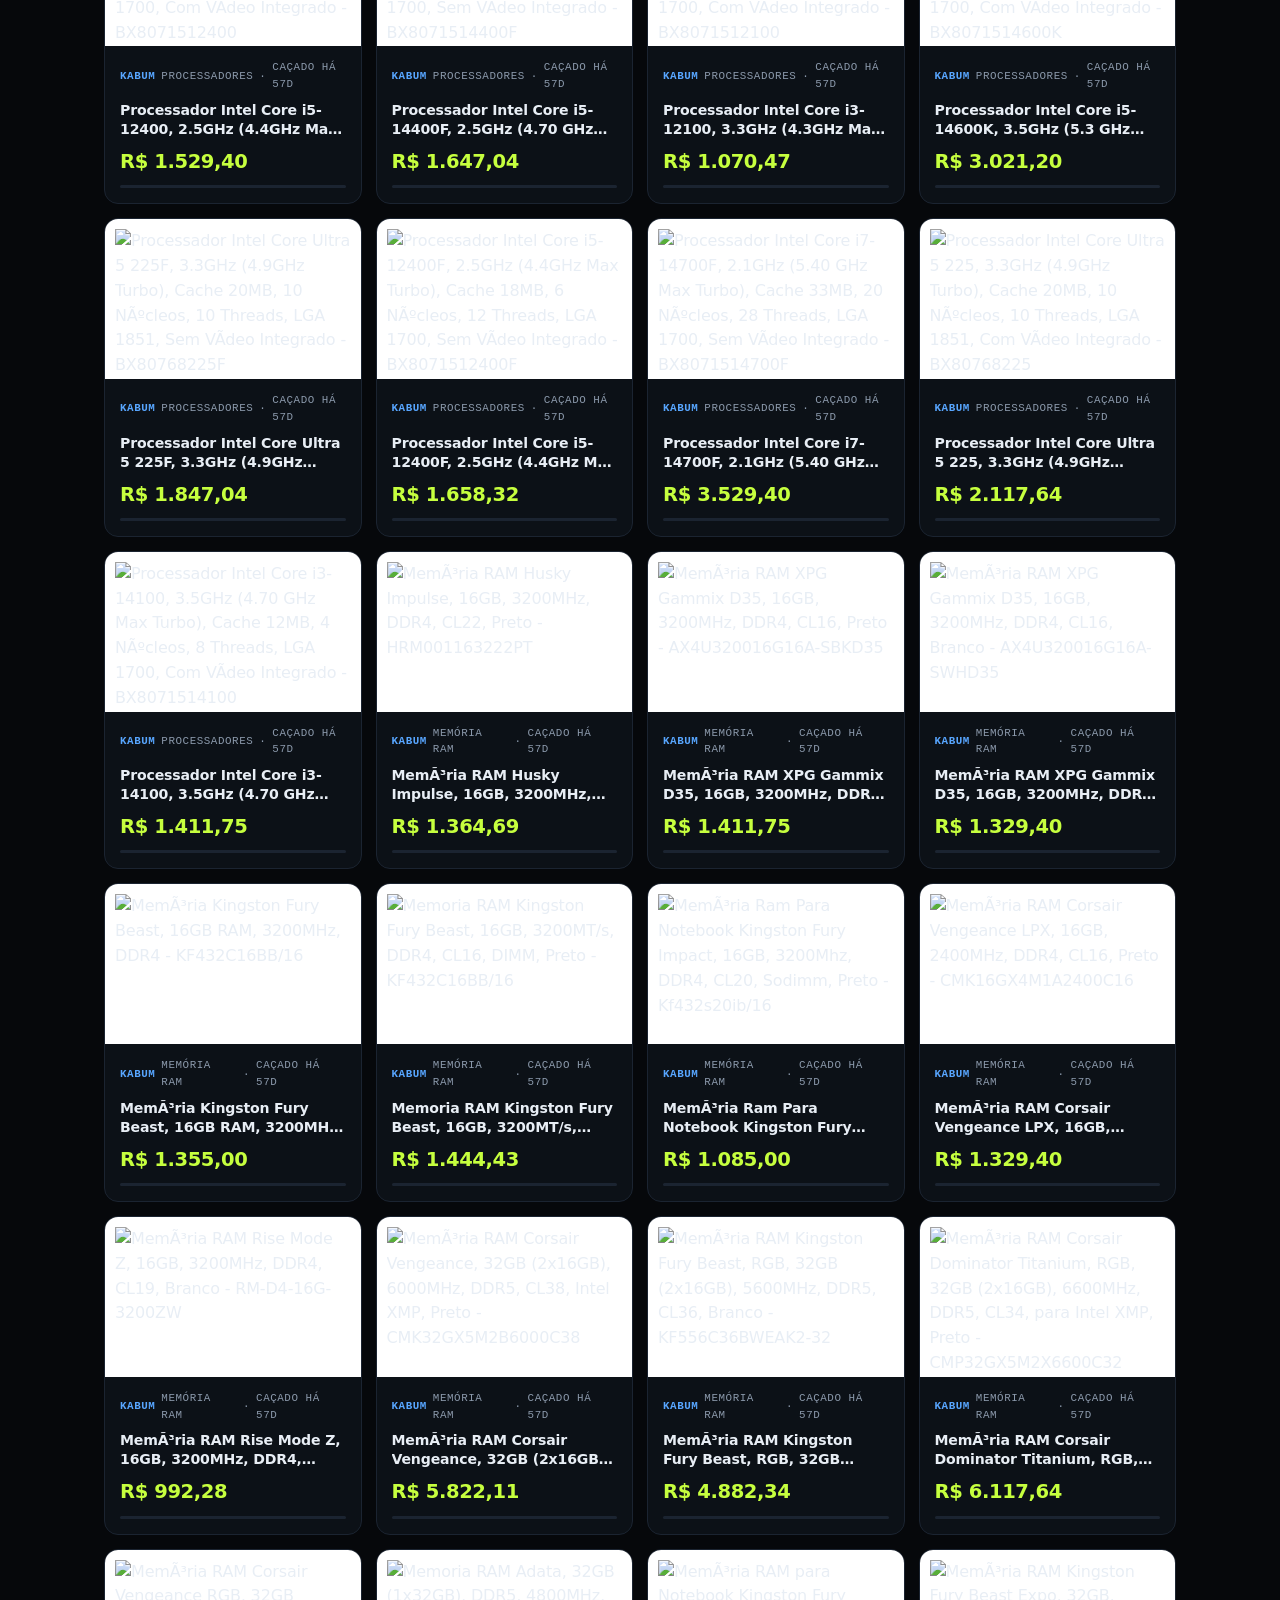
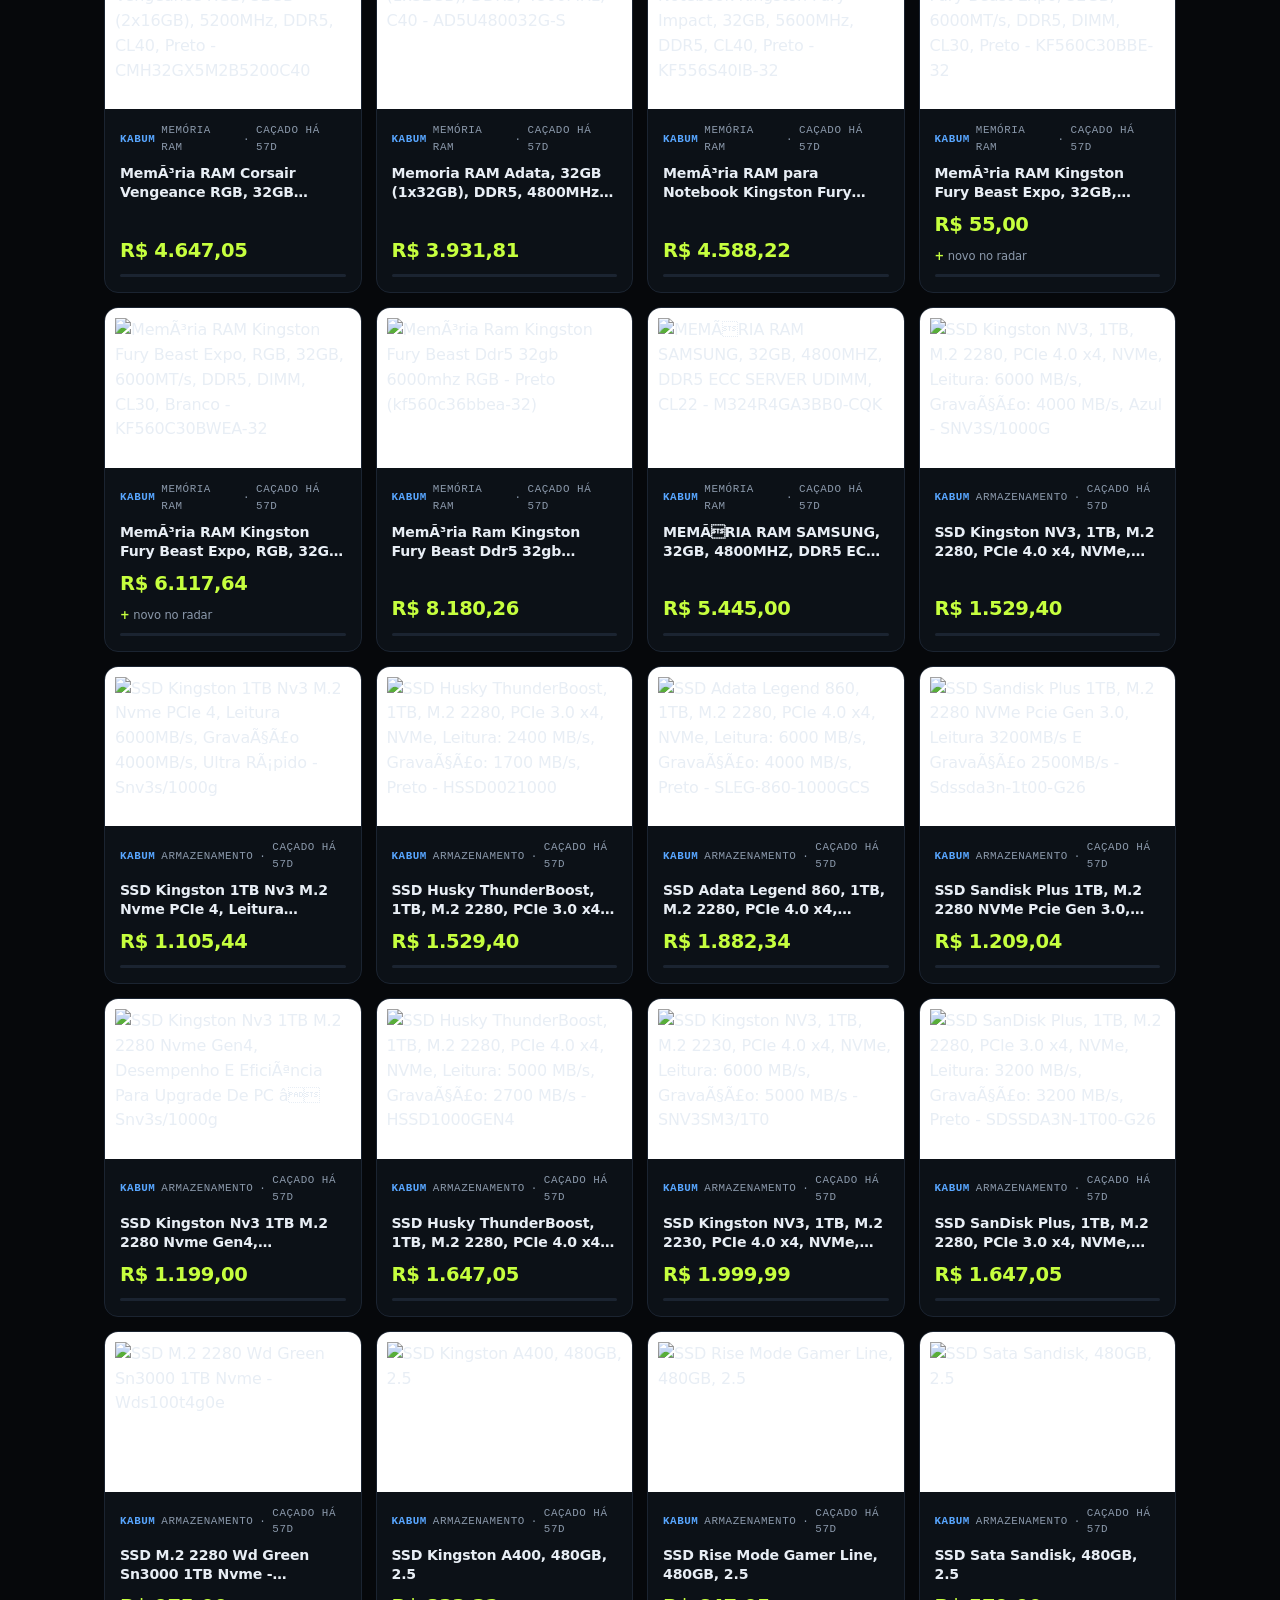
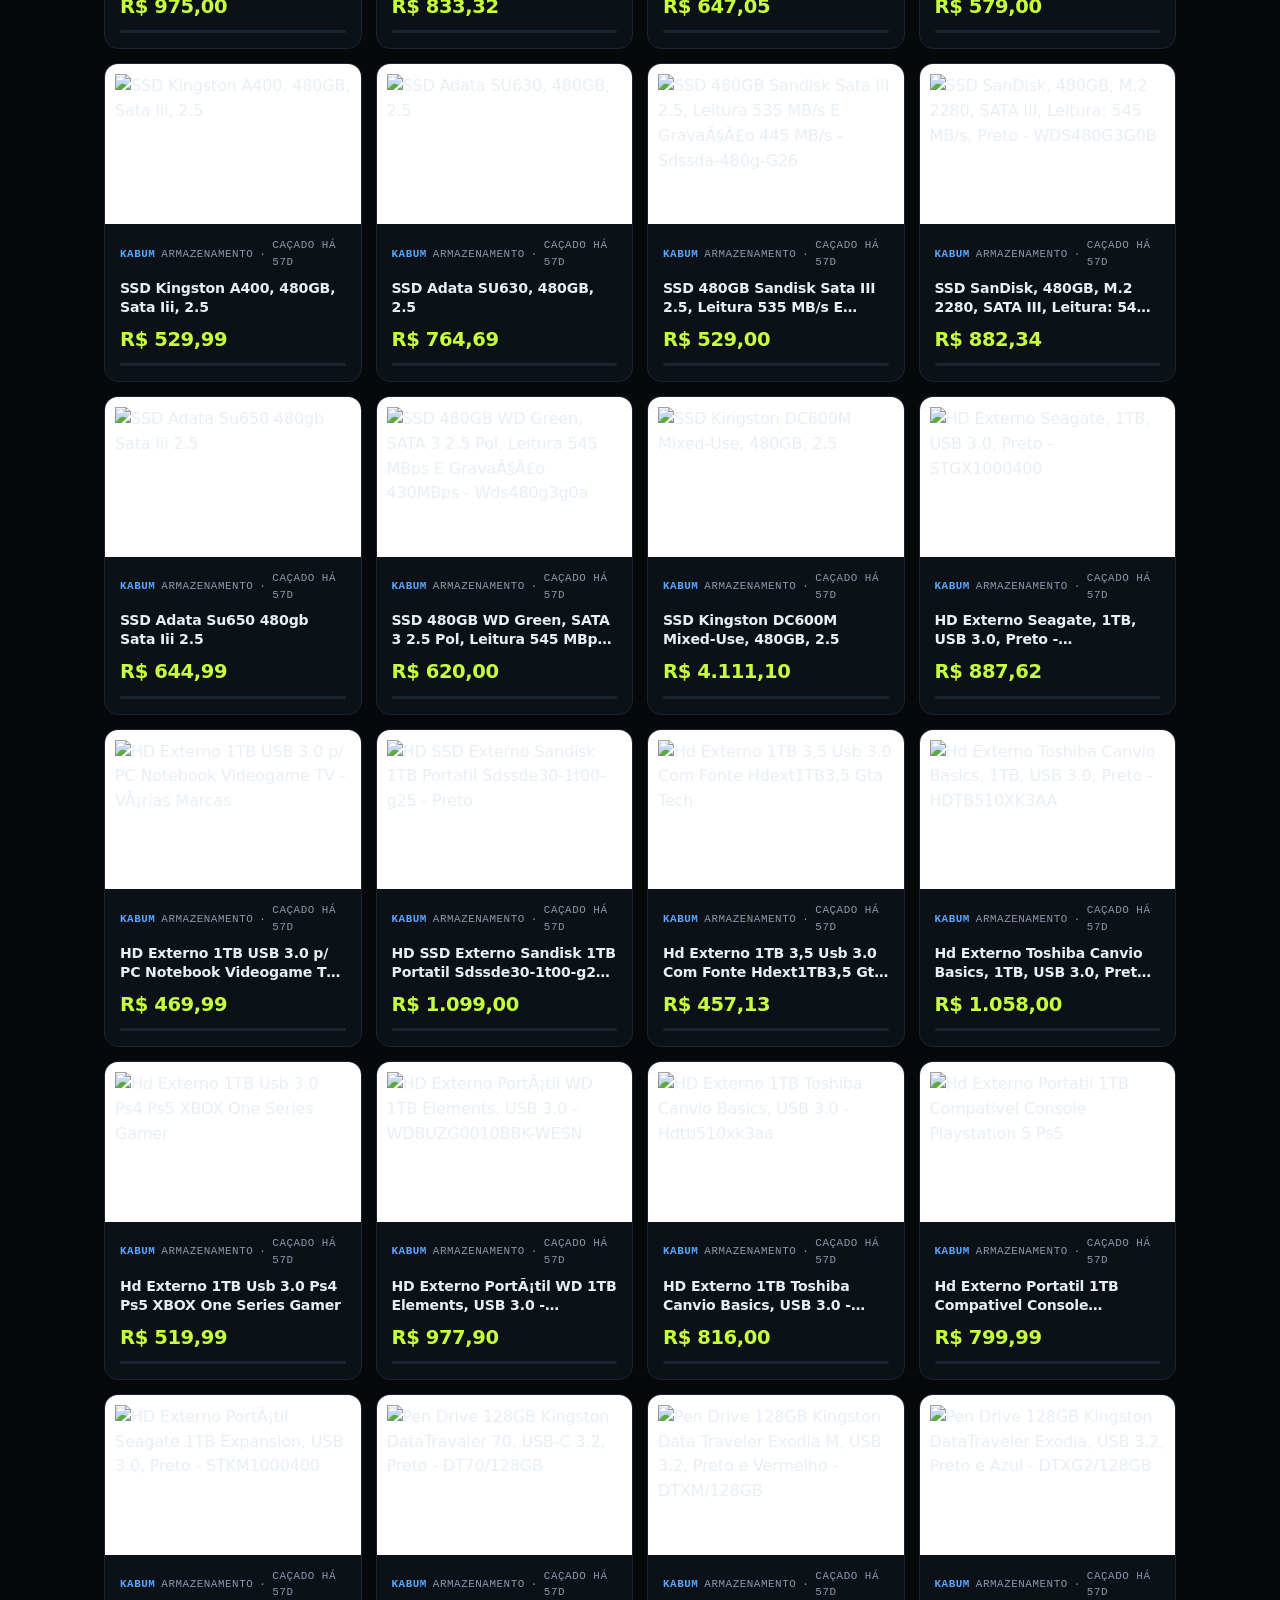
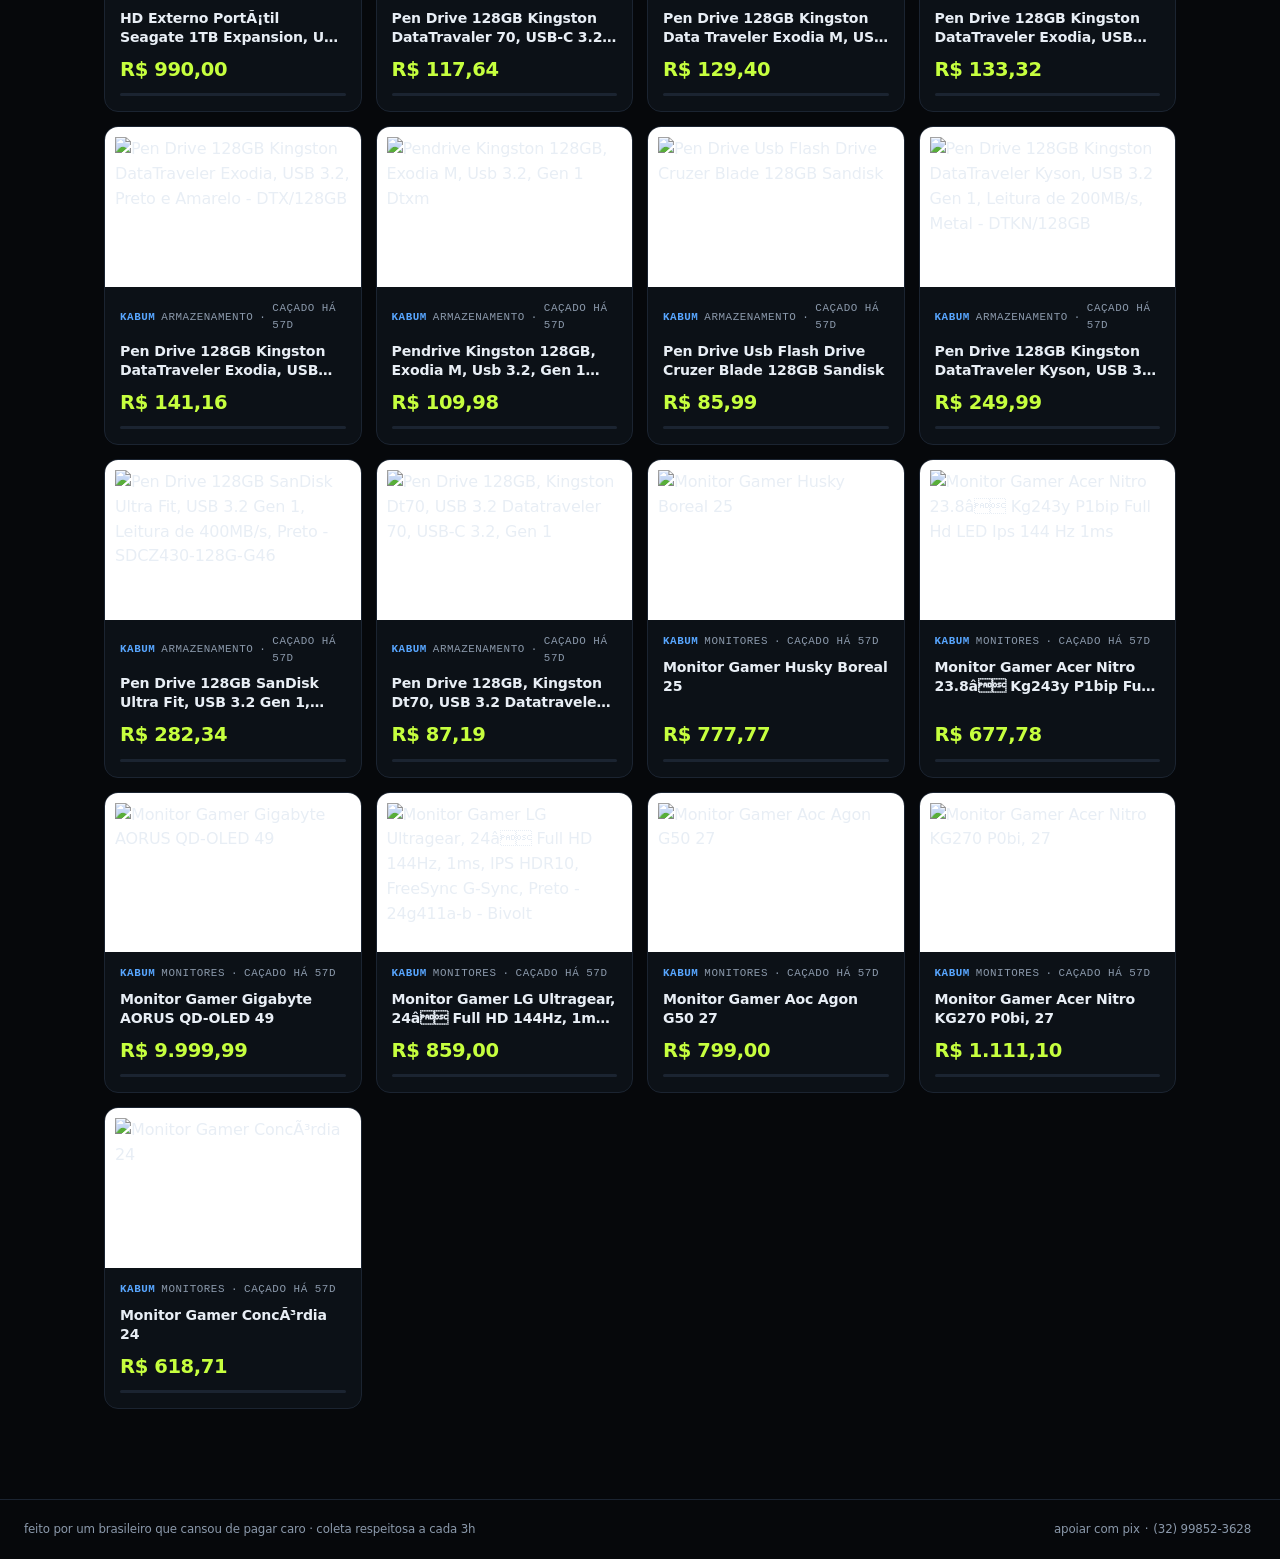
